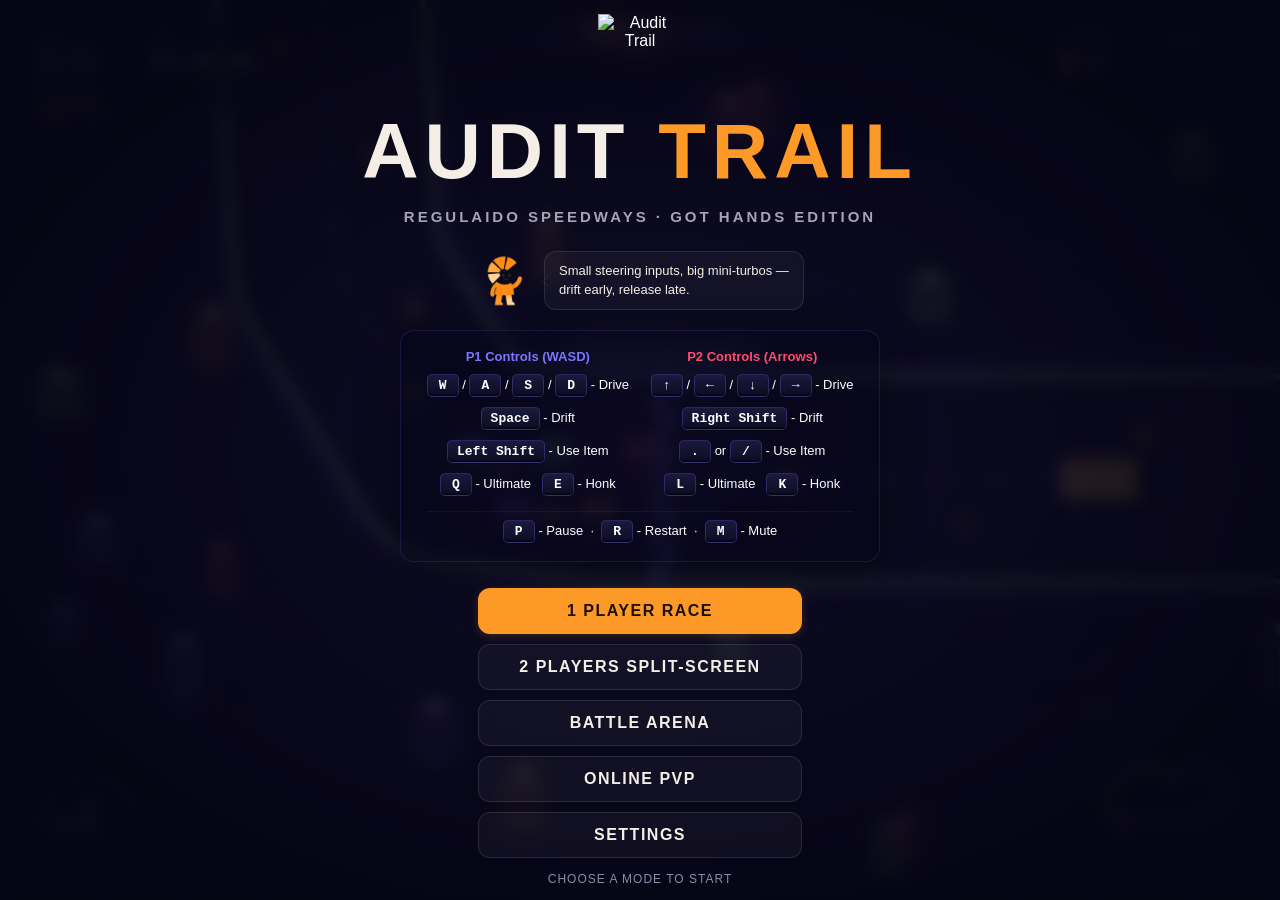
==== index.html @ ba99ec56 "Battle RL reward: pay more for pops/steals, add time pressure and timeout soft-loss Co-authored-by: " ====
<!DOCTYPE html>
<html lang="en">
<head>
<meta charset="UTF-8" />
<meta name="viewport" content="width=device-width,initial-scale=1,user-scalable=no" />
<link rel="icon" type="image/svg+xml" href="favicon.svg" />
<title>Audit Trail</title>
<style>
  /* ---- Regulaido brand tokens ---- */
  :root {
    --reg-orange: #fd9927;       /* Regulaido primary (logomark) */
    --reg-orange-soft: #fdb768;  /* Amber tint from logomark */
    --reg-purple: #7b75ff;       /* Secondary accent */
    --reg-cyan: #57f2ff;         /* Info / interactive */
    --reg-ink: #060514;          /* Deep background */
    --reg-surface: rgba(255, 255, 255, 0.04);
    --reg-surface-hover: rgba(255, 255, 255, 0.08);
    --reg-border: rgba(255, 255, 255, 0.1);
    --reg-text: #f4eee6;         /* Warm near-white */
    --reg-text-dim: #a8a2b8;
  }
  *, *::before, *::after { box-sizing: border-box; margin: 0; padding: 0; }
  html, body {
    width: 100%; height: 100%; overflow: hidden;
    background: #060514; /* Regulaido deep lavender-dark theme background */
    color: #fff;
    font-family: 'PP Object Sans', -apple-system, BlinkMacSystemFont, "Segoe UI", Roboto, "Helvetica Neue", Arial, sans-serif;
    user-select: none;
    -webkit-user-select: none;
    touch-action: none;
  }
  #game {
    position: absolute; inset: 0; width: 100%; height: 100%; display: block;
    background: #152216;
    image-rendering: optimizeSpeed;
  }
  /* ---- Overlays (title / pause / finish) ---- */
  .overlay {
    position: absolute; inset: 0;
    display: flex; flex-direction: column; align-items: center; justify-content: center;
    padding: 24px;
    text-align: center;
    z-index: 10;
    background: radial-gradient(ellipse at center, rgba(14, 12, 38, 0.82) 0%, rgba(6, 5, 20, 0.95) 80%);
    backdrop-filter: blur(8px);
    -webkit-backdrop-filter: blur(8px);
    animation: fadeIn 0.35s ease-out;
  }
  .overlay.hidden { display: none; }
  #select-screen {
    justify-content: flex-start;
    overflow-y: auto;
    gap: 8px;
    padding-top: 18px;
    padding-bottom: 18px;
  }

  @keyframes fadeIn { from { opacity: 0; } to { opacity: 1; } }

  /* ---- Brand lockup (logomark + wordmark) ---- */
  .brand-lockup {
    display: flex;
    flex-direction: column;
    align-items: center;
    gap: 14px;
    margin-bottom: 10px;
  }
  .brand-mark {
    width: clamp(56px, 9vw, 84px);
    height: auto;
    filter: drop-shadow(0 6px 18px rgba(253, 153, 39, 0.28));
  }
  .title-text {
    font-size: clamp(34px, 6.5vw, 78px);
    font-weight: 800;
    letter-spacing: 6px;
    line-height: 1;
    color: var(--reg-text);
    margin-bottom: 8px;
    text-transform: uppercase;
  }
  .title-text .accent { color: var(--reg-orange); }
  .subtitle {
    font-size: clamp(12px, 1.4vw, 15px);
    color: var(--reg-text-dim);
    letter-spacing: 3px;
    margin-bottom: 26px;
    text-transform: uppercase;
    font-weight: 600;
  }

  .controls-grid {
    display: grid;
    grid-template-columns: auto auto;
    gap: 10px 22px;
    font-size: 13px;
    background: rgba(8, 6, 26, 0.45);
    padding: 18px 26px;
    border-radius: 14px;
    margin-bottom: 26px;
    border: 1px solid rgba(123, 117, 255, 0.15);
    box-shadow: 0 10px 40px rgba(0,0,0,0.35);
  }
  .controls-grid .key {
    font-family: "SFMono-Regular", Consolas, "Liberation Mono", Menlo, monospace;
    background: linear-gradient(180deg, #1b193d, #0d0c24);
    border: 1px solid rgba(123, 117, 255, 0.25);
    padding: 3px 9px;
    border-radius: 5px;
    text-align: center;
    font-weight: 700;
    box-shadow: inset 0 -2px 0 rgba(0,0,0,0.5);
    min-width: 32px;
    display: inline-block;
  }
  .controls-grid .desc { color: #ebe4ff; text-align: left; }

  /* ---- Sleek flat buttons (Regulaido) ---- */
  .btn {
    background: var(--reg-orange); /* Regulaido primary, flat */
    color: #1a0f02;
    font-weight: 700;
    font-size: 16px;
    padding: 13px 40px;
    border: 1px solid transparent;
    border-radius: 12px;
    cursor: pointer;
    letter-spacing: 1.5px;
    text-transform: uppercase;
    box-shadow: 0 2px 10px rgba(253, 153, 39, 0.2);
    transition: background 0.15s ease, border-color 0.15s ease, transform 0.1s ease;
  }
  .btn:hover { background: var(--reg-orange-soft); transform: translateY(-1px); }
  .btn:active { transform: translateY(0); }

  /* Secondary: quiet surface with thin border */
  .btn-alt {
    background: var(--reg-surface);
    color: var(--reg-text);
    border: 1px solid var(--reg-border);
    box-shadow: none;
  }
  .btn-alt:hover { background: var(--reg-surface-hover); border-color: rgba(255, 255, 255, 0.18); }

  .hint { font-size: 12px; color: #8a8da8; margin-top: 14px; letter-spacing: 1px; text-transform: uppercase; }
  .toggle-btn {
    padding: 10px 18px;
    font-size: 11px;
    letter-spacing: 1.5px;
    background: var(--reg-surface);
    color: var(--reg-text-dim);
    border: 1px solid var(--reg-border);
    box-shadow: none;
  }
  .toggle-btn.active {
    color: var(--reg-ink);
    background: var(--reg-cyan);
    border-color: var(--reg-cyan);
  }

  .results {
    background: rgba(8, 6, 26, 0.65);
    padding: 22px 36px;
    border-radius: 16px;
    border: 1px solid rgba(123, 117, 255, 0.15);
    margin-bottom: 22px;
    min-width: 320px;
    max-width: 440px;
    width: 100%;
  }
  .results .row {
    display: flex; justify-content: space-between; align-items: center;
    padding: 9px 0;
    border-bottom: 1px solid rgba(123, 117, 255, 0.08);
    font-size: 15px;
  }
  .results .row:last-child { border-bottom: none; }
  .results .label { color: #ebe4ff; letter-spacing: 1px; text-transform: uppercase; font-size: 13px; }
  .results .value { font-weight: 800; color: #ffd86b; font-family: "SFMono-Regular", Consolas, monospace; }
  .place-badge {
    display: inline-block;
    padding: 4px 14px;
    border-radius: 999px;
    font-weight: 900;
    font-size: 16px;
    letter-spacing: 2px;
  }
  .promptly-corner {
    display: flex;
    flex-direction: row;
    align-items: center;
    gap: 12px;
    margin-bottom: 20px;
    justify-content: center;
  }
  .promptly-corner img {
    width: 56px;
    height: 56px;
    border-radius: 50%;
    flex-shrink: 0;
  }
  .promptly-bubble {
    position: relative;
    background: var(--reg-surface);
    border: 1px solid var(--reg-border);
    border-radius: 12px;
    padding: 10px 14px;
    max-width: 260px;
    font-size: 13px;
    color: var(--reg-text);
    line-height: 1.45;
    text-align: left;
  }
  .promptly-bubble::before {
    content: "";
    position: absolute;
    left: -8px;
    top: 50%;
    transform: translateY(-50%);
    border: 6px solid transparent;
    border-right-color: var(--reg-border);
  }
  .promptly-bubble::after {
    content: "";
    position: absolute;
    left: -6px;
    top: 50%;
    transform: translateY(-50%);
    border: 5px solid transparent;
    border-right-color: rgba(8, 6, 26, 0.65);
  }
  @keyframes promptly-wiggle {
    0%, 100% { transform: rotate(0deg); }
    25% { transform: rotate(-8deg); }
    75% { transform: rotate(8deg); }
  }
  .promptly-wiggle { animation: promptly-wiggle 0.6s ease-in-out; }

  .place-1 { background: linear-gradient(135deg, #ffd700, #ffaa00); color: #2a1500; }
  .place-2 { background: linear-gradient(135deg, #d8d8e0, #9ea0b0); color: #20212a; }
  .place-3 { background: linear-gradient(135deg, #cd7f32, #8a4f1d); color: #fff; }
  .place-4 { background: rgba(255,255,255,0.12); color: #ebe4ff; }

  /* Tap-to-start hint */
  .pulse {
    animation: pulse 1.6s ease-in-out infinite;
  }
  @keyframes pulse {
    0%, 100% { opacity: 0.6; }
    50% { opacity: 1; }
  }

  /* ---- Character Selection Screen ---- */
  .select-container {
    display: flex;
    flex-wrap: wrap;
    justify-content: center;
    gap: 10px;
    max-width: 1050px;
    width: 100%;
    margin: 8px 0;
  }
  .char-card {
    background: rgba(8, 6, 26, 0.7);
    border: 2px solid rgba(255, 255, 255, 0.08);
    border-radius: 14px;
    padding: 12px;
    width: min(200px, 30vw);
    min-width: 168px;
    cursor: pointer;
    transition: transform 0.22s cubic-bezier(0.25, 0.8, 0.25, 1), border-color 0.22s ease, box-shadow 0.22s ease;
    display: flex;
    flex-direction: column;
    align-items: center;
    text-align: center;
    position: relative;
    backdrop-filter: blur(8px);
    -webkit-backdrop-filter: blur(8px);
    box-shadow: 0 8px 24px rgba(0, 0, 0, 0.35);
  }
  .char-card:hover {
    transform: translateY(-6px);
    border-color: var(--char-color);
    box-shadow: 0 10px 24px var(--char-glow);
  }

  /* Split-screen double player selection highlighting */
  .char-card.selected-p1 {
    border-color: #7b75ff !important;
    background: rgba(12, 10, 46, 0.85);
    box-shadow: 0 0 25px rgba(123, 117, 255, 0.6), inset 0 0 10px rgba(123, 117, 255, 0.3) !important;
    transform: scale(1.03);
  }
  .char-card.selected-p2 {
    border-color: #ff4d6d !important;
    background: rgba(26, 8, 32, 0.85);
    box-shadow: 0 0 25px rgba(255, 77, 109, 0.6), inset 0 0 10px rgba(255, 77, 109, 0.3) !important;
    transform: scale(1.03);
  }
  .char-card.selected-both {
    border-color: #ffd86b !important;
    background: rgba(24, 16, 24, 0.88);
    box-shadow: 0 0 30px rgba(255, 216, 107, 0.65), inset 0 0 12px rgba(255, 216, 107, 0.35) !important;
    transform: scale(1.05);
  }

  /* Player select badges */
  .p-badge {
    position: absolute;
    top: -10px;
    padding: 3px 10px;
    border-radius: 999px;
    font-size: 11px;
    font-weight: 900;
    letter-spacing: 1px;
    box-shadow: 0 4px 12px rgba(0,0,0,0.4);
    text-shadow: 0 1px 2px rgba(0,0,0,0.6);
    animation: bounceBadge 0.4s ease-out infinite alternate;
  }
  .p-badge.p1 {
    left: 10px;
    background: linear-gradient(135deg, #7b75ff, #57f2ff);
    color: white;
    border: 1px solid rgba(255,255,255,0.2);
  }
  .p-badge.p2 {
    right: 10px;
    background: linear-gradient(135deg, #ff4d6d, #fd9927);
    color: white;
    border: 1px solid rgba(255,255,255,0.2);
  }
  @keyframes bounceBadge {
    from { transform: translateY(0); }
    to { transform: translateY(-4px); }
  }

  .char-avatar {
    width: 48px;
    height: 48px;
    border-radius: 50%;
    display: flex;
    align-items: center;
    justify-content: center;
    font-size: 24px;
    font-weight: 900;
    margin-bottom: 10px;
    background: var(--char-gradient);
    color: #050510;
    box-shadow: 0 0 12px var(--char-glow);
    text-shadow: 0 1px 1px rgba(255,255,255,0.25);
  }
  .char-name {
    font-size: 20px;
    font-weight: 850;
    margin-bottom: 3px;
    color: #fff;
    letter-spacing: 0.5px;
  }
  .char-tag {
    font-size: 11px;
    color: #ebe4ff;
    margin-bottom: 12px;
    font-style: italic;
    min-height: 28px;
    line-height: 1.25;
  }
  .char-stats {
    width: 100%;
    margin-bottom: 12px;
    display: flex;
    flex-direction: column;
    gap: 5px;
  }
  .stat-row {
    display: flex;
    justify-content: space-between;
    align-items: center;
    font-size: 11px;
  }
  .stat-label {
    color: #8a8da8;
    font-weight: 700;
    text-transform: uppercase;
    font-size: 10px;
    letter-spacing: 0.5px;
  }
  .stat-bar-container {
    width: 110px;
    height: 6px;
    background: rgba(255, 255, 255, 0.08);
    border-radius: 3px;
    overflow: hidden;
  }
  .stat-bar {
    height: 100%;
    background: var(--char-gradient);
    border-radius: 3px;
    box-shadow: 0 0 6px var(--char-color);
  }
  .char-passive {
    font-size: 10.5px;
    color: #ebe4ff;
    border-top: 1px solid rgba(255, 255, 255, 0.08);
    padding-top: 8px;
    line-height: 1.35;
    text-align: left;
    width: 100%;
    min-height: 44px;
  }
  .char-passive strong {
    color: var(--char-color);
  }
  .char-ultimate {
    display: grid;
    grid-template-columns: 34px 1fr;
    gap: 8px;
    align-items: center;
    margin-top: 8px;
    padding-top: 8px;
    border-top: 1px solid rgba(255, 255, 255, 0.08);
    width: 100%;
    text-align: left;
  }
  .ultimate-icon {
    width: 32px;
    height: 32px;
    border-radius: 9px;
    display: flex;
    align-items: center;
    justify-content: center;
    background: rgba(255, 255, 255, 0.06);
    border: 1px solid var(--char-color);
    box-shadow: 0 0 12px var(--char-glow);
  }
  .ultimate-copy {
    font-size: 10.5px;
    color: #ebe4ff;
    line-height: 1.25;
  }
  .ultimate-copy strong {
    color: var(--char-color);
    display: block;
    font-size: 10px;
    text-transform: uppercase;
    letter-spacing: 0.7px;
    margin-bottom: 2px;
  }

  /* Dual lobby lock statuses */
  .lobby-status-container {
    display: flex;
    gap: 24px;
    margin-bottom: 16px;
    font-weight: 900;
    text-transform: uppercase;
    letter-spacing: 2px;
    font-size: 14px;
  }
  .lobby-status-container div {
    padding: 6px 16px;
    border-radius: 99px;
    background: rgba(0, 0, 0, 0.3);
    border: 1px solid rgba(255,255,255,0.06);
  }
  .p1-status.locked {
    color: #57f2ff;
    border-color: #7b75ff;
    box-shadow: 0 0 10px rgba(123, 117, 255, 0.3);
  }
  .p2-status.locked {
    color: #fd9927;
    border-color: #ff4d6d;
    box-shadow: 0 0 10px rgba(255, 77, 109, 0.3);
  }

  /* P2P Multiplayer styles */
  .p2p-panel {
    background: rgba(13, 11, 33, 0.45);
    backdrop-filter: blur(16px);
    -webkit-backdrop-filter: blur(16px);
    border: 1px solid rgba(123, 117, 255, 0.15);
    box-shadow: 0 16px 36px rgba(0, 0, 0, 0.5), inset 0 1px 0 rgba(255, 255, 255, 0.05);
    border-radius: 20px;
    padding: 30px;
    width: 90%;
    max-width: 500px;
    display: flex;
    flex-direction: column;
    gap: 20px;
    margin-top: 15px;
  }
  .p2p-section {
    display: flex;
    flex-direction: column;
    gap: 10px;
    text-align: left;
  }
  .p2p-section h3 {
    margin: 0;
    font-size: 16px;
    font-weight: 800;
    text-transform: uppercase;
    letter-spacing: 1px;
    color: #7b75ff;
  }
  .p2p-input-group {
    display: flex;
    gap: 10px;
  }
  .p2p-input {
    flex: 1;
    background: rgba(0, 0, 0, 0.4);
    border: 1px solid rgba(123, 117, 255, 0.25);
    border-radius: 8px;
    padding: 10px 14px;
    color: #fff;
    font-size: 14px;
    font-weight: 700;
    outline: none;
    letter-spacing: 0.5px;
    transition: border-color 0.2s, box-shadow 0.2s;
  }
  .p2p-input:focus {
    border-color: #57f2ff;
    box-shadow: 0 0 8px rgba(87, 242, 255, 0.35);
  }
  .p2p-status {
    font-size: 12.5px;
    color: #a8acd0;
    font-weight: 700;
    min-height: 18px;
  }
  .p2p-code-display {
    background: rgba(87, 242, 255, 0.08);
    border: 1px dashed rgba(87, 242, 255, 0.4);
    border-radius: 8px;
    padding: 12px;
    text-align: center;
    font-size: 18px;
    font-weight: 900;
    color: #57f2ff;
    letter-spacing: 3px;
    margin-top: 5px;
    user-select: all;
    cursor: pointer;
  }
  .p2p-divider {
    height: 1px;
    background: rgba(255, 255, 255, 0.08);
    margin: 5px 0;
  }
  .p2p-roster {
    display: flex;
    flex-direction: column;
    gap: 8px;
    margin-top: 6px;
  }
  .p2p-player-row {
    display: flex;
    justify-content: space-between;
    align-items: center;
    gap: 12px;
    padding: 8px 10px;
    border-radius: 10px;
    background: rgba(255, 255, 255, 0.055);
    border: 1px solid rgba(255, 255, 255, 0.08);
    color: #ebe4ff;
    font-size: 12px;
    font-weight: 800;
  }
  .p2p-player-row.local {
    border-color: rgba(87, 242, 255, 0.42);
    box-shadow: 0 0 14px rgba(87, 242, 255, 0.14);
  }
  .p2p-player-chip {
    color: #57f2ff;
    font-family: "SFMono-Regular", Consolas, monospace;
    font-size: 10px;
    text-transform: uppercase;
    letter-spacing: 1px;
  }
  .p2p-char-controls {
    display: flex;
    align-items: center;
    gap: 8px;
  }
  .p2p-char-btn {
    width: 26px;
    height: 24px;
    border: 1px solid rgba(87, 242, 255, 0.32);
    border-radius: 7px;
    background: rgba(87, 242, 255, 0.08);
    color: #57f2ff;
    font-weight: 900;
    cursor: pointer;
  }
  .p2p-char-btn:hover {
    background: rgba(87, 242, 255, 0.18);
  }
  .p2p-start-btn {
    display: none;
    margin-top: 8px;
    padding: 11px 22px;
    font-size: 13px;
  }

  /* Settings menu */
  .settings-panel {
    background: rgba(13, 11, 33, 0.58);
    backdrop-filter: blur(16px);
    -webkit-backdrop-filter: blur(16px);
    border: 1px solid rgba(123, 117, 255, 0.18);
    box-shadow: 0 16px 36px rgba(0, 0, 0, 0.5), inset 0 1px 0 rgba(255, 255, 255, 0.05);
    border-radius: 20px;
    padding: 26px;
    width: min(92vw, 760px);
    display: flex;
    flex-direction: column;
    gap: 18px;
  }
  .settings-label {
    color: #ebe4ff;
    font-size: 13px;
    font-weight: 800;
    letter-spacing: 2px;
    text-transform: uppercase;
  }
  .volume-controls {
    display: flex;
    flex-direction: column;
    gap: 16px;
  }
  .volume-row {
    background: rgba(8, 6, 26, 0.72);
    border: 2px solid rgba(255, 255, 255, 0.08);
    border-radius: 14px;
    padding: 16px;
    text-align: left;
    display: grid;
    grid-template-columns: 170px 1fr 54px;
    gap: 14px;
    align-items: center;
  }
  .volume-name {
    font-size: 15px;
    font-weight: 900;
    color: #fff;
  }
  .volume-value {
    color: #57f2ff;
    font-family: "SFMono-Regular", Consolas, monospace;
    font-size: 13px;
    font-weight: 800;
    text-align: right;
  }
  .volume-slider {
    width: 100%;
    accent-color: #57f2ff;
  }
  .settings-actions {
    display: flex;
    justify-content: center;
    gap: 12px;
    flex-wrap: wrap;
  }
  .ai-select-section {
    width: min(92vw, 980px);
    display: none;
    flex-direction: column;
    align-items: center;
    gap: 8px;
    margin: 2px 0 10px;
  }
  .ai-select-panel {
    display: grid;
    grid-template-columns: 1fr auto;
    gap: 12px;
    align-items: start;
    width: 100%;
    background: rgba(8, 6, 26, 0.55);
    border: 1px solid rgba(87, 242, 255, 0.16);
    border-radius: 14px;
    padding: 12px 16px;
  }
  .ai-opponent-grid {
    display: grid;
    grid-template-columns: repeat(auto-fit, minmax(220px, 1fr));
    gap: 8px;
    width: 100%;
    grid-column: 1 / -1;
  }
  .ai-global-control {
    display: flex;
    flex-direction: column;
    gap: 6px;
    min-width: min(560px, 86vw);
  }
  .ai-global-actions {
    display: flex;
    gap: 10px;
    align-items: center;
    justify-content: flex-end;
    flex-wrap: wrap;
  }
  .ai-helper-text {
    color: #a8acd0;
    font-size: 10px;
    font-weight: 800;
    letter-spacing: 0.6px;
    text-transform: uppercase;
  }
  .ai-opponent-row {
    display: grid;
    grid-template-columns: 72px 1fr;
    align-items: center;
    gap: 8px;
    background: rgba(255, 255, 255, 0.045);
    border: 1px solid rgba(255, 255, 255, 0.07);
    border-radius: 10px;
    padding: 8px;
  }
  .ai-opponent-name {
    color: #ebe4ff;
    font-size: 11px;
    font-weight: 900;
    text-transform: uppercase;
    letter-spacing: 0.5px;
  }
  .ai-model-select {
    min-width: 0;
    width: 100%;
    background: rgba(0, 0, 0, 0.38);
    border: 1px solid rgba(87, 242, 255, 0.35);
    border-radius: 10px;
    color: #fff;
    padding: 10px 12px;
    font-weight: 800;
    outline: none;
  }
  .ai-model-status {
    color: #a8acd0;
    font-size: 11px;
    font-weight: 800;
    letter-spacing: 0.5px;
    text-transform: uppercase;
  }
  .ai-import-btn {
    padding: 9px 14px;
    font-size: 11px;
    letter-spacing: 1px;
    background: rgba(255, 255, 255, 0.07);
    color: #ebe4ff;
    border: 1px solid rgba(87, 242, 255, 0.32);
  }

  /* ---- Map Selection Section ---- */
  .map-select-section {
    width: 100%;
    max-width: 980px;
    margin: 4px 0 10px 0;
    display: flex;
    flex-direction: column;
    align-items: center;
    gap: 8px;
    z-index: 10;
  }
  .map-select-title {
    font-size: 13px;
    color: #ebe4ff;
    text-transform: uppercase;
    letter-spacing: 2px;
    font-weight: 700;
    margin-bottom: 2px;
    text-shadow: 0 0 8px rgba(123, 117, 255, 0.5);
  }
  .map-select-container {
    display: grid;
    grid-template-columns: repeat(auto-fit, minmax(176px, 1fr));
    gap: 10px;
    width: 100%;
    max-height: 30vh;
    overflow-y: auto;
    padding: 2px 6px 8px;
  }
  .map-card {
    background: rgba(8, 6, 26, 0.6);
    border: 2px solid rgba(255, 255, 255, 0.08);
    border-radius: 12px;
    padding: 9px 11px;
    width: 100%;
    cursor: pointer;
    transition: all 0.22s cubic-bezier(0.25, 0.8, 0.25, 1);
    backdrop-filter: blur(8px);
    -webkit-backdrop-filter: blur(8px);
    box-shadow: 0 6px 20px rgba(0, 0, 0, 0.25);
    display: flex;
    flex-direction: column;
    align-items: flex-start;
    text-align: left;
    position: relative;
  }
  .map-card:hover {
    transform: translateY(-3px);
    border-color: rgba(123, 117, 255, 0.5);
    box-shadow: 0 8px 20px rgba(123, 117, 255, 0.2);
  }
  .map-card.selected {
    border-color: #57f2ff;
    background: rgba(12, 18, 56, 0.85);
    box-shadow: 0 0 20px rgba(87, 242, 255, 0.45), inset 0 0 8px rgba(87, 242, 255, 0.2);
    transform: scale(1.02);
  }
  .map-card.disabled {
    cursor: not-allowed;
    opacity: 0.5;
  }
  .map-card.disabled:hover {
    transform: none;
    box-shadow: 0 6px 20px rgba(0, 0, 0, 0.25);
    border-color: rgba(255, 255, 255, 0.08);
  }
  .map-name {
    font-size: 14px;
    font-weight: 800;
    color: #fff;
    margin-bottom: 2px;
    display: flex;
    align-items: center;
    gap: 8px;
    width: 100%;
  }
  .map-preview {
    width: 100%;
    height: 54px;
    margin-bottom: 7px;
    border-radius: 9px;
    background:
      linear-gradient(rgba(123, 117, 255, 0.08) 1px, transparent 1px),
      linear-gradient(90deg, rgba(123, 117, 255, 0.08) 1px, transparent 1px),
      radial-gradient(circle at center, rgba(87, 242, 255, 0.08), rgba(8, 6, 26, 0.15));
    background-size: 18px 18px, 18px 18px, 100% 100%;
    border: 1px solid rgba(87, 242, 255, 0.14);
    overflow: hidden;
  }
  .map-preview svg {
    display: block;
    width: 100%;
    height: 100%;
  }
  .map-desc {
    font-size: 10px;
    color: #a49fc4;
    line-height: 1.35;
    margin-bottom: 5px;
    display: -webkit-box;
    line-clamp: 2;
    -webkit-line-clamp: 2;
    -webkit-box-orient: vertical;
    overflow: hidden;
  }
  .map-stat {
    font-size: 9px;
    color: #57f2ff;
    text-transform: uppercase;
    letter-spacing: 0.5px;
    font-family: "SFMono-Regular", Consolas, monospace;
  }
  .host-badge {
    position: absolute;
    top: -8px;
    right: 12px;
    background: #7b75ff;
    color: #fff;
    font-size: 8px;
    padding: 2px 6px;
    border-radius: 4px;
    font-weight: 900;
    text-transform: uppercase;
    letter-spacing: 1px;
    box-shadow: 0 2px 6px rgba(0,0,0,0.3);
  }

  /* Audio Toast Notification */
  .audio-toast {
    position: fixed;
    top: 24px;
    right: 24px;
    background: rgba(10, 8, 28, 0.85);
    border: 1.5px solid #57f2ff;
    box-shadow: 0 8px 32px rgba(87, 242, 255, 0.25);
    backdrop-filter: blur(8px);
    -webkit-backdrop-filter: blur(8px);
    border-radius: 12px;
    padding: 12px 18px;
    display: flex;
    align-items: center;
    gap: 14px;
    z-index: 99999;
    transition: all 0.4s cubic-bezier(0.175, 0.885, 0.32, 1.275);
    pointer-events: none;
    transform: translateY(0);
    opacity: 1;
  }
  .audio-toast.hidden {
    transform: translateY(-20px) scale(0.9);
    opacity: 0;
  }
  .audio-icon {
    display: flex;
    align-items: center;
    justify-content: center;
    width: 32px;
    height: 32px;
    animation: bounce 1.2s infinite alternate ease-in-out;
  }
  .audio-info {
    display: flex;
    flex-direction: column;
    gap: 2px;
  }
  .audio-now-playing {
    font-size: 9px;
    font-weight: 900;
    color: #a49fc4;
    letter-spacing: 1.5px;
    font-family: monospace;
  }
  .audio-track-title {
    font-size: 15px;
    font-weight: 800;
    color: #fff;
    text-shadow: 0 0 6px rgba(255, 255, 255, 0.3);
  }
  .audio-track-tempo {
    font-size: 10px;
    font-weight: 500;
    color: #57f2ff;
    font-family: monospace;
  }
  @keyframes bounce {
    0% { transform: translateY(0); }
    100% { transform: translateY(-4px); }
  }
</style>
</head>
<body>
  <canvas id="game"></canvas>
  <canvas id="game3d" style="position:absolute;inset:0;width:100%;height:100%;display:none;z-index:1;"></canvas>
  <canvas id="hud-overlay" style="position:absolute;inset:0;width:100%;height:100%;display:none;z-index:2;pointer-events:none;"></canvas>
  <!-- Audio Notification Toast -->
  <div id="audio-toast" class="audio-toast hidden">
    <div class="audio-icon" id="audio-toast-icon"><svg width="24" height="24" viewBox="0 0 24 24" fill="none"><rect x="4" y="2" width="3" height="20" rx="1" fill="#57f2ff"/><rect x="10" y="6" width="3" height="12" rx="1" fill="#a4ff80"/><rect x="16" y="4" width="3" height="16" rx="1" fill="#7b75ff"/></svg></div>
    <div class="audio-info">
      <div class="audio-now-playing" id="audio-toast-label">NOW PLAYING</div>
      <div id="audio-track-title" class="audio-track-title">Mainframe Sunset</div>
      <div id="audio-track-tempo" class="audio-track-tempo">124 BPM</div>
    </div>
  </div>

  <!-- Title screen -->
  <div id="title-screen" class="overlay">
    <div class="brand-lockup">
      <img class="brand-mark" src="favicon.svg" alt="Audit Trail" width="84" height="84" />
      <div class="title-text">Audit <span class="accent">Trail</span></div>
    </div>
    <div class="subtitle">Regulaido Speedways &middot; Got Hands Edition</div>
    <div class="promptly-corner" id="promptly-title">
      <img src="promptly.webp" alt="Promptly" id="promptly-title-img" />
      <div class="promptly-bubble" id="promptly-title-bubble"></div>
    </div>
    <div class="controls-grid">
      <div style="font-weight:700; color:#7b75ff;">P1 Controls (WASD)</div><div style="font-weight:700; color:#ff4d6d;">P2 Controls (Arrows)</div>
      <div><span class="key">W</span> / <span class="key">A</span> / <span class="key">S</span> / <span class="key">D</span> - Drive</div><div><span class="key">↑</span> / <span class="key">←</span> / <span class="key">↓</span> / <span class="key">→</span> - Drive</div>
      <div><span class="key">Space</span> - Drift</div><div><span class="key">Right Shift</span> - Drift</div>
      <div><span class="key">Left Shift</span> - Use Item</div><div><span class="key">.</span> or <span class="key">/</span> - Use Item</div>
      <div><span class="key">Q</span> - Ultimate &nbsp; <span class="key">E</span> - Honk</div><div><span class="key">L</span> - Ultimate &nbsp; <span class="key">K</span> - Honk</div>
      <div style="grid-column: span 2; border-top: 1px solid rgba(123, 117, 255, 0.1); margin-top: 5px; padding-top: 8px; text-align: center;">
        <span class="key">P</span> - Pause &nbsp;·&nbsp; <span class="key">R</span> - Restart &nbsp;·&nbsp; <span class="key">M</span> - Mute
      </div>
    </div>
    <div style="display:flex; flex-direction:column; gap:10px;">
      <button class="btn" id="start-1p-btn">1 Player Race</button>
      <button class="btn btn-alt" id="start-2p-btn">2 Players Split-Screen</button>
      <button class="btn btn-alt" id="start-battle-btn">Battle Arena</button>
      <button class="btn btn-alt" id="start-p2p-btn">Online PvP</button>
      <button class="btn btn-alt" id="settings-btn" type="button">Settings</button>
    </div>
    <div class="hint pulse">Choose a mode to start</div>
  </div>

  <!-- Settings screen -->
  <div id="settings-screen" class="overlay hidden">
    <div class="title-text" style="font-size: clamp(32px, 5.5vw, 64px); margin-bottom: 4px;">Settings</div>
    <div class="subtitle" style="margin-bottom: 12px; color: #57f2ff;">Tune Your Mix</div>
    <div class="settings-panel">
      <div class="settings-label">View Mode</div>
      <div style="display:flex;gap:10px;margin-bottom:14px;">
        <button class="btn toggle-btn" id="view-2d-btn" type="button" style="flex:1;">Top-Down 2D</button>
        <button class="btn toggle-btn" id="view-3d-btn" type="button" style="flex:1;">3D Chase Cam</button>
      </div>
      <div class="settings-label">Audio Mix</div>
      <div class="volume-controls" id="audio-settings-container">
        <label class="volume-row" for="music-volume-input">
          <span class="volume-name">Music</span>
          <input id="music-volume-input" class="volume-slider" type="range" min="0" max="100" step="1">
          <span class="volume-value" id="music-volume-value">80%</span>
        </label>
        <label class="volume-row" for="sfx-volume-input">
          <span class="volume-name">Sound FX</span>
          <input id="sfx-volume-input" class="volume-slider" type="range" min="0" max="100" step="1">
          <span class="volume-value" id="sfx-volume-value">100%</span>
        </label>
      </div>
      <div class="settings-label" style="margin-top:14px;">Race Setup</div>
      <div class="settings-label" style="font-size:11px;opacity:0.7;letter-spacing:1px;margin-bottom:6px;">Laps</div>
      <div id="laps-group" style="display:flex;gap:8px;margin-bottom:12px;">
        <button class="btn toggle-btn" data-laps="1" type="button" style="flex:1;">1</button>
        <button class="btn toggle-btn" data-laps="3" type="button" style="flex:1;">3</button>
        <button class="btn toggle-btn" data-laps="5" type="button" style="flex:1;">5</button>
        <button class="btn toggle-btn" data-laps="7" type="button" style="flex:1;">7</button>
      </div>
      <div class="settings-label" style="font-size:11px;opacity:0.7;letter-spacing:1px;margin-bottom:6px;">Race Series</div>
      <div class="settings-group" id="series-group" style="display:flex;gap:8px;margin-bottom:12px;">
        <button class="btn toggle-btn" data-series="1" type="button" style="flex:1;">Single</button>
        <button class="btn toggle-btn" data-series="3" type="button" style="flex:1;">3 Races</button>
        <button class="btn toggle-btn" data-series="5" type="button" style="flex:1;">5 Races</button>
        <button class="btn toggle-btn" data-series="7" type="button" style="flex:1;">7 Races</button>
      </div>
      <div class="settings-label" style="font-size:11px;opacity:0.7;letter-spacing:1px;margin-bottom:6px;">AI Opponents</div>
      <div id="aicount-group" style="display:flex;gap:8px;margin-bottom:12px;">
        <button class="btn toggle-btn" data-aicount="0" type="button" style="flex:1;">0</button>
        <button class="btn toggle-btn" data-aicount="1" type="button" style="flex:1;">1</button>
        <button class="btn toggle-btn" data-aicount="2" type="button" style="flex:1;">2</button>
        <button class="btn toggle-btn" data-aicount="3" type="button" style="flex:1;">3</button>
        <button class="btn toggle-btn" data-aicount="4" type="button" style="flex:1;">4</button>
      </div>
      <div class="settings-label" style="font-size:11px;opacity:0.7;letter-spacing:1px;margin-bottom:6px;">AI Difficulty</div>
      <div id="aidiff-group" style="display:flex;gap:8px;margin-bottom:4px;">
        <button class="btn toggle-btn" data-aidiff="easy" type="button" style="flex:1;">Easy</button>
        <button class="btn toggle-btn" data-aidiff="normal" type="button" style="flex:1;">Normal</button>
        <button class="btn toggle-btn" data-aidiff="hard" type="button" style="flex:1;">Hard</button>
      </div>
      <div class="settings-actions">
        <button class="btn btn-alt" id="settings-back-btn" type="button">Back to Menu</button>
      </div>
    </div>
  </div>

  <!-- P2P Setup Screen -->
  <div id="p2p-screen" class="overlay hidden">
    <div class="title-text" style="font-size: clamp(32px, 5.5vw, 64px); margin-bottom: 4px;">P2P Multiplayer</div>
    <div class="subtitle" style="margin-bottom: 12px; color: #57f2ff;">Online PvP via WebRTC</div>

    <div class="p2p-panel">
      <!-- HOST SECTION -->
      <div class="p2p-section">
        <h3>Host a New Race</h3>
        <button class="btn" id="p2p-host-btn">Create Lobby</button>
        <div id="p2p-host-status" class="p2p-status">Click Create Lobby to generate a code</div>
        <div id="p2p-code-box" style="display: none;">
          <div class="p2p-status">Share this code with your peer:</div>
          <div id="p2p-my-code" class="p2p-code-display">------</div>
        </div>
        <div id="p2p-host-roster" class="p2p-roster"></div>
        <button class="btn p2p-start-btn" id="p2p-start-race-btn" type="button">Start Race</button>
      </div>

      <div class="p2p-divider"></div>

      <!-- JOIN SECTION -->
      <div class="p2p-section">
        <h3>Join a Race</h3>
        <div class="p2p-input-group">
          <input type="text" id="p2p-join-input" class="p2p-input" placeholder="Enter Lobby Code" maxlength="6" style="text-transform: uppercase;">
          <button class="btn" id="p2p-join-btn" style="padding: 10px 20px;">Join</button>
        </div>
        <div id="p2p-join-status" class="p2p-status">Enter code and click Join</div>
        <div id="p2p-join-roster" class="p2p-roster"></div>
      </div>

      <!-- BACK BUTTON -->
      <button class="btn btn-alt" id="p2p-back-btn" style="margin-top: 10px;">Back to Menu</button>
    </div>
  </div>

  <!-- Character Selection Screen -->
  <div id="select-screen" class="overlay hidden">
    <div class="title-text" style="font-size: clamp(32px, 5.5vw, 64px); margin-bottom: 4px;">Select Your Coder</div>
    <div class="subtitle" id="lobby-subtitle" style="margin-bottom: 8px; color: #7b75ff;">Lobby: Preparing Grid</div>

    <div class="lobby-status-container">
      <div id="status-p1" class="p1-status">P1: Selecting</div>
      <div id="status-p2" class="p2-status" style="display: none;">P2: Selecting</div>
    </div>

    <div class="select-container" id="cards-container">
      <!-- Cards injected dynamically -->
    </div>

    <!-- Map Selection Section -->
    <div class="map-select-section" id="map-select-section">
      <div class="map-select-title" id="map-select-title">Select Circuit Track</div>
      <div class="map-select-container" id="maps-container"></div>
    </div>

    <!-- Battle Setup Section -->
    <div class="ai-select-section" id="battle-select-section" style="display:none;">
      <div class="map-select-title">Starting Approvals</div>
      <div id="approvals-group" style="display:flex;gap:8px;justify-content:center;">
        <button class="btn toggle-btn" data-approvals="3" type="button">3</button>
        <button class="btn toggle-btn" data-approvals="4" type="button">4</button>
        <button class="btn toggle-btn" data-approvals="5" type="button">5</button>
      </div>
      <div class="ai-helper-text" style="text-align:center;margin-top:6px;">Knock rivals out to STEAL their Approvals — Merge Request rips one straight off. Lose all yours and you're REJECTED. Opponent count &amp; difficulty are in Settings.</div>
    </div>

    <div class="ai-select-section" id="ai-select-section">
      <div class="map-select-title">AI Opponents</div>
      <div class="ai-select-panel">
        <div class="ai-global-control">
          <select id="ai-model-select" class="ai-model-select">
            <option value="classic">Classic Waypoint AI</option>
          </select>
          <div class="ai-helper-text">Default for all opponents. Override individual racers below.</div>
        </div>
        <div class="ai-global-actions">
          <button class="btn ai-import-btn" id="ai-import-btn" type="button">Import JSON</button>
          <input id="ai-import-input" type="file" accept="application/json,.json" style="display:none;">
          <div class="ai-model-status" id="ai-model-status">Classic AI ready</div>
        </div>
        <div class="ai-opponent-grid" id="ai-opponent-grid"></div>
      </div>
    </div>

    <div style="display:flex; gap:10px; flex-wrap:wrap; justify-content:center; margin-top: 6px;">
      <button class="btn btn-alt" id="select-back-btn" type="button">Main Menu</button>
      <button class="btn" id="drive-btn">Drive!</button>
    </div>
    <div class="hint" id="lobby-hint">or press Space to lock (P1) · RShift to lock (P2) · Esc for menu</div>
  </div>

  <!-- Pause screen -->
  <div id="pause-screen" class="overlay hidden">
    <div class="title-text" style="font-size: clamp(36px, 6vw, 70px);">Paused</div>
    <div class="subtitle">Press P to resume</div>
    <div class="hint">Press R to restart · Esc for main menu · M to mute</div>
  </div>

  <!-- Finish screen -->
  <div id="finish-screen" class="overlay hidden">
    <div class="title-text" id="finish-title">Finish!</div>
    <div class="results" id="finish-results"></div>
    <div style="display:flex; gap:10px; flex-wrap:wrap; justify-content:center; margin-top: 4px;">
      <button class="btn" id="restart-btn">Rematch</button>
      <button class="btn btn-alt" id="next-track-btn" type="button">Next Track</button>
      <button class="btn btn-alt" id="finish-menu-btn" type="button">Main Menu</button>
    </div>
    <div class="hint" id="finish-tournament-wait" style="display:none;">Waiting for host…</div>
    <div class="hint">Rematch · R to change setup · Esc for main menu</div>
  </div>

<script>
"use strict";

/* ============================================================
   AUDIT TRAIL — single-file arcade kart racer
   - Top-down kart racing with curved track and AI opponents
   - Custom physics (accel, friction, drift, lateral grip, boost)
   - Items: coins, boost pads, mystery item boxes
   - HUD, mini-map, particles, screen shake, Web Audio SFX
   ============================================================ */

// ---- DOM ----
const canvas = document.getElementById("game");
let ctx = canvas.getContext("2d");
const titleScreen = document.getElementById("title-screen");
const settingsScreen = document.getElementById("settings-screen");
const selectScreen = document.getElementById("select-screen");
const pauseScreen = document.getElementById("pause-screen");
const finishScreen = document.getElementById("finish-screen");
const finishResults = document.getElementById("finish-results");
const finishTitle = document.getElementById("finish-title");
const start1pBtn = document.getElementById("start-1p-btn");
const start2pBtn = document.getElementById("start-2p-btn");
const startBattleBtn = document.getElementById("start-battle-btn");
const driveBtn = document.getElementById("drive-btn");
const selectBackBtn = document.getElementById("select-back-btn");
const restartBtn = document.getElementById("restart-btn");
const nextTrackBtn = document.getElementById("next-track-btn");
const finishMenuBtn = document.getElementById("finish-menu-btn");
const settingsBtn = document.getElementById("settings-btn");
const settingsBackBtn = document.getElementById("settings-back-btn");
const musicVolumeInput = document.getElementById("music-volume-input");
const musicVolumeValue = document.getElementById("music-volume-value");
const sfxVolumeInput = document.getElementById("sfx-volume-input");
const sfxVolumeValue = document.getElementById("sfx-volume-value");
const aiSelectSection = document.getElementById("ai-select-section");
const aiModelSelect = document.getElementById("ai-model-select");
const aiModelStatus = document.getElementById("ai-model-status");
const aiImportBtn = document.getElementById("ai-import-btn");
const aiImportInput = document.getElementById("ai-import-input");
const aiOpponentGrid = document.getElementById("ai-opponent-grid");

const startP2pBtn = document.getElementById("start-p2p-btn");
const p2pScreen = document.getElementById("p2p-screen");
const p2pHostBtn = document.getElementById("p2p-host-btn");
const p2pHostStatus = document.getElementById("p2p-host-status");
const p2pCodeBox = document.getElementById("p2p-code-box");
const p2pMyCode = document.getElementById("p2p-my-code");
const p2pHostRoster = document.getElementById("p2p-host-roster");
const p2pJoinRoster = document.getElementById("p2p-join-roster");
const p2pStartRaceBtn = document.getElementById("p2p-start-race-btn");
const p2pJoinInput = document.getElementById("p2p-join-input");
const p2pJoinBtn = document.getElementById("p2p-join-btn");
const p2pJoinStatus = document.getElementById("p2p-join-status");
const p2pBackBtn = document.getElementById("p2p-back-btn");

let peer = null;
let p2pConnections = new Map();
let p2pJoinAttemptSeq = 0;
let aiModelManifest = null;
const DEFAULT_AI_MODEL_ID = "dqn-selfplay-booster-stack4-skip6";
// Trained-model opponents in interactive play: the lobby model picker lets you
// battle trained agents (e.g. DQN Arena v5). Flip to false to hide the picker.
const TRAINED_AI_ENABLED = true;
let selectedAiModelId = DEFAULT_AI_MODEL_ID;
let selectedAiModelWeights = null;
let selectedAiOpponentModels = {};

const SETTINGS_STORAGE_KEY = "turboKartDash.settings.v1";
const savedSettings = loadGameSettings();
const URL_PARAMS = new URLSearchParams(window.location.search);
const HEADLESS_MODE = URL_PARAMS.has("headless");

function loadGameSettings() {
  try {
    const raw = localStorage.getItem(SETTINGS_STORAGE_KEY);
    if (!raw) return {};
    const parsed = JSON.parse(raw);
    return parsed && typeof parsed === "object" ? parsed : {};
  } catch (e) {
    return {};
  }
}

function saveGameSettings(patch = {}) {
  try {
    const next = {
      viewMode: game?.viewMode || savedSettings.viewMode || "2d",
      musicTrack: Sound?.trackIdx ?? savedSettings.musicTrack ?? 0,
      muted: !!Sound?.muted,
      musicVolume: Sound?.musicVolume ?? savedSettings.musicVolume ?? 0.8,
      sfxVolume: Sound?.sfxVolume ?? savedSettings.sfxVolume ?? 1.0,
      totalLaps: typeof TOTAL_LAPS === "number" ? TOTAL_LAPS : (savedSettings.totalLaps ?? 3),
      seriesRaces: typeof seriesRaces === "number" ? seriesRaces : (savedSettings.seriesRaces ?? 1),
      aiCount: typeof aiCount === "number" ? aiCount : (savedSettings.aiCount ?? 4),
      aiDifficulty: typeof aiDifficulty === "string" ? aiDifficulty : (savedSettings.aiDifficulty ?? "normal"),
      ...patch,
    };
    localStorage.setItem(SETTINGS_STORAGE_KEY, JSON.stringify(next));
  } catch (e) {
    // Storage can be unavailable in private mode or sandboxed embeds.
  }
}

function normalizeVolume(value, fallback = 1) {
  const n = Number(value);
  if (!Number.isFinite(n)) return fallback;
  return Math.max(0, Math.min(1, n));
}

// ---- Personal best records (per map) ----
const RECORDS_STORAGE_KEY = "turboKartDash.records.v1";

function loadRecords() {
  try {
    const raw = localStorage.getItem(RECORDS_STORAGE_KEY);
    if (!raw) return {};
    const parsed = JSON.parse(raw);
    return parsed && typeof parsed === "object" ? parsed : {};
  } catch (e) {
    return {};
  }
}

function getMapRecord(mapId) {
  const all = loadRecords();
  return all[mapId] || null;
}

// Update stored bests for a map. Returns which records were beaten this run.
function updateMapRecord(mapId, { total, lap } = {}) {
  const beaten = { total: false, lap: false };
  if (!mapId) return beaten;
  try {
    const all = loadRecords();
    const cur = all[mapId] || {};
    if (Number.isFinite(total) && total > 0 && (!Number.isFinite(cur.bestTotal) || total < cur.bestTotal)) {
      cur.bestTotal = total;
      beaten.total = true;
    }
    if (Number.isFinite(lap) && lap > 0 && (!Number.isFinite(cur.bestLap) || lap < cur.bestLap)) {
      cur.bestLap = lap;
      beaten.lap = true;
    }
    all[mapId] = cur;
    localStorage.setItem(RECORDS_STORAGE_KEY, JSON.stringify(all));
  } catch (e) {
    // Storage unavailable (private mode / sandbox) — records just won't persist.
  }
  return beaten;
}

// ---- Game Tuning Constants ----
const TUNING = {
  // Item effect durations (in frames, ~60fps)
  BOOST_DURATION: 75,
  CITATION_BOOST_DURATION: 24,
  CITATION_BOOST_EVERY: 5,
  CITATION_SPEED_PER_STACK: 0,
  CITATION_SPEED_MAX_STACKS: 20,
  ULTIMATE_COINS_NEEDED: 10,
  ULTIMATE_DURATION_BASE: 180,
  SHIELD_DURATION: 360,
  SHIELD_DURATION_RISSAL: 540,
  HANDLING_DURATION: 360,
  HOTFIX_DURATION: 150,
  FAST_TRACK_DURATION: 180,
  DOUBLE_BLIND_DURATION: 180,
  PLACEBO_SLOW_DURATION: 90,
  ITEM_ROLL_TIME: 45,
  SPINOUT_TIME: 45,
  SPINOUT_TIME_SHORT: 22,

  // Drift mini-turbo charge thresholds
  DRIFT_TIER1: 25,
  DRIFT_TIER2: 60,
  DRIFT_TIER3: 100,

  // Drift mini-turbo boost durations (frames)
  DRIFT_BOOST_T1: 24,
  DRIFT_BOOST_T2: 48,
  DRIFT_BOOST_T3: 72,
  DRIFT_SPEED_RETENTION: 0.986,
  DRIFT_TURN_MULT: 1.65,
  DRIFT_CHARGE_RATE: 1.18,
  DRIFT_SPARK_CHANCE: 0.52,

  // Physics
  BRAKE_FORCE: 0.18,
  FRICTION: 0.020,
  REVERSE_MAX: 2.4,
  GRIP_NORMAL: 0.18,
  GRIP_DRIFT: 0.045,
  GRIP_NORMAL_ANTON: 0.14,
  GRIP_DRIFT_ANTON: 0.035,
  OFF_ROAD_SPEED_MULT: 0.65,

  // Spatial audio
  SPATIAL_RANGE: 1200,
  SPATIAL_PAN_RANGE: 300,

  // Music
  FINAL_LAP_TEMPO_BOOST: 18,

  // Catch-up boost for trailing human karts
  PLAYER_CATCHUP_MAX: 0.12,
  PLAYER_CATCHUP_RANGE: 900,

  // P2P sync
  P2P_MAX_BUFFERED_BYTES: 64 * 1024,
  P2P_PICKUP_FULL_SYNC_INTERVAL_MS: 1200,
  P2P_HOST_SYNC_HZ: 18,
  P2P_GUEST_SYNC_HZ: 20,
  P2P_HAZARD_SYNC_HZ: 6,
  P2P_REMOTE_INTERP: 0.25,
  P2P_REMOTE_SNAP_DIST: 240,
  P2P_REMOTE_VELOCITY_LEAD: 3.0,
};

// ---- Character Configurations ----
const CHARACTERS = [
  {
    id: "anton",
    name: "Anton",
    initials: "AW",
    tagline: '"Types faster than he spells"',
    color: "#ff4d6d",
    colorGlow: "rgba(255, 77, 109, 0.4)",
    gradient: "linear-gradient(135deg, #ff4d6d, #ff85a2)",
    stats: { speed: 88, accel: 82, handling: 35, weight: 30 },
    maxSpeed: 6.9,
    acceleration: 0.145,
    turnSpeed: 0.042,
    weight: 18,
    passive: "<strong>Worst Speller</strong>: Supreme speed but slides around corners. Types typos above his kart when crashing!"
  },
  {
    id: "artur",
    name: "Artur",
    initials: "AG",
    tagline: '"The prayer-driven developer"',
    color: "#ff8a3b",
    colorGlow: "rgba(255, 138, 59, 0.4)",
    gradient: "linear-gradient(135deg, #ff8a3b, #ffd86b)",
    stats: { speed: 68, accel: 72, handling: 62, weight: 55 },
    maxSpeed: 6.7,
    acceleration: 0.138,
    turnSpeed: 0.050,
    weight: 22,
    passive: "<strong>Prayer-Driven</strong>: Gains a 1.8x multiplier to mini-turbo charges when running in 3rd or 4th place. Highly vocal!"
  },
  {
    id: "rissal",
    name: "Rissal",
    initials: "RI",
    tagline: '"The emotional coder"',
    color: "#4dffaa",
    colorGlow: "rgba(77, 255, 170, 0.4)",
    gradient: "linear-gradient(135deg, #4dffaa, #33ccff)",
    stats: { speed: 72, accel: 74, handling: 68, weight: 58 },
    maxSpeed: 6.75,
    acceleration: 0.140,
    turnSpeed: 0.052,
    weight: 24,
    passive: "<strong>Emotional Coder</strong>: Shields last 50% longer. Leaves neon glowing green tire trails. Prone to panic quotes."
  },
  {
    id: "pia",
    name: "Pia",
    initials: "P",
    tagline: '"The quiet savage"',
    color: "#9d4dff",
    colorGlow: "rgba(157, 77, 255, 0.4)",
    gradient: "linear-gradient(135deg, #9d4dff, #57f2ff)",
    stats: { speed: 58, accel: 60, handling: 88, weight: 88 },
    maxSpeed: 6.55,
    acceleration: 0.128,
    turnSpeed: 0.062,
    weight: 32,
    passive: "<strong>Quiet Savage</strong>: Incredible weight and handling stability. Ramming other karts knocks them back with 2.5x force."
  },
  {
    id: "florian",
    name: "Florian",
    initials: "FW",
    tagline: '"Regulatory Overlord"',
    color: "#57f2ff",
    colorGlow: "rgba(87, 242, 255, 0.4)",
    gradient: "linear-gradient(135deg, #57f2ff, #a4ff80)",
    stats: { speed: 70, accel: 70, handling: 70, weight: 70 },
    maxSpeed: 6.8,
    acceleration: 0.135,
    turnSpeed: 0.054,
    weight: 26,
    passive: "<strong>Executive Compliance</strong>: Cuts spinout duration in half when hit by dossiers, and instantly generates a protective Compliance Shield!"
  }
];

// ---- Speech Bubble Commit Quotes ----
const QUOTES = {
  anton: {
    boost: [
      "More efficiencyyyy!",
      "one worker one love",
      "Types faster than he spells!",
      "added new bastract with tests",
      "pimp overall",
      "use nice model actually"
    ],
    crash: [
      "btet icon!",
      "pomrpt pimping!",
      "height is broken...",
      "arutr nitpicks!",
      "naalysis is hard",
      "make it work maybe",
      "remove weird chat name thingy"
    ],
    overtake: [
      "nice readme bro",
      "More better versions!",
      "tests actually pass wtf",
      "chunking actually quite nice now",
      "make it actually select docs"
    ],
    collide: [
      "arutr nitpicks!",
      "nice feedback bro",
      "token mat bye",
      "actually instantiate redis",
      "nicer exampels"
    ],
    lap: [
      "tests actually pass wtf!",
      "one worker one love",
      "Better respodner",
      "we actually extracted facts twice",
      "All pytests passed and looks good"
    ]
  },
  artur: {
    boost: [
      "FIYAAA!",
      "prompty GOT HANDS!",
      "damn daisy got hands",
      "holy shit it works",
      "cloud YES",
      "workcraft workers yaaaa"
    ],
    crash: [
      "Damn window heights...",
      "The window height is broken!",
      "Wait, who broke my prompt?",
      "No sound effects on Safari smh",
      "whoopsie",
      "hotfix pdf viewer build stuff"
    ],
    overtake: [
      "Who is this guy? Bye!",
      "damn anton got hands",
      "prompty got hands!",
      "Add retries for everything lol",
      "workraft working babyyy"
    ],
    collide: [
      "No sound on Safari!",
      "Damn window heights...",
      "Who broke my layout?!",
      "actualyl no need for singleton",
      "bypass gcp csrf security thingy"
    ],
    lap: [
      "FIYAAA!",
      "holy shit it works",
      "holy shit the loops work",
      "dear god please work",
      "yes please"
    ]
  },
  rissal: {
    boost: [
      "Hopefully works!",
      "Let's test this change...",
      "I hope this builds...",
      "Works as advertised now",
      "Message format works with images now"
    ],
    crash: [
      "PANIC!",
      "Most dangerous message!",
      "Ahhh! Syntax error!",
      "Merge conflict on master!",
      "Nevermind, did not work, still slow",
      "still slow"
    ],
    overtake: [
      "Hurray!",
      "It actually works!",
      "See ya!",
      "Export feature working",
      "Dots menu works for all chats"
    ],
    collide: [
      "PANIC!",
      "Don't touch my workspace!",
      "Most dangerous message...",
      "bind:value goes both ways",
      "radical changes so that it works"
    ],
    lap: [
      "Hurray!",
      "Hopefully works",
      "It works (most dangerous msg)",
      "Works fine now",
      "Modal is working"
    ]
  },
  pia: {
    boost: [
      "Why did I not think of using grid sooner",
      "Protect our endpoints!",
      "So much layouting!",
      "Add pimp-my-prompt functionality",
      "Use openai/chat endpoint"
    ],
    crash: [
      "small loser thinkpad...",
      "Improve vertical spacing for small loser thinkpads",
      "killed weird svg",
      "Fix weird dotenv private key error",
      "Windows browsers..."
    ],
    overtake: [
      "Thinkpads in shambles!",
      "Default user type is default again",
      "Add breakpoint for windows browsers",
      "Pimp my prompt!"
    ],
    collide: [
      "Protect our endpoints from hacky hackers!",
      "small loser thinkpad!",
      "pias review. killed weird svg",
      "Store worker taskid in user message",
      "Remove playwright workflow"
    ],
    lap: [
      "Why did I not think of using grid sooner smh",
      "Default user type is default again",
      "So much layouting",
      "Add pre-commit and workflow",
      "Add playwright github workflow"
    ]
  },
  florian: {
    boost: [
      "Automating clinical trials!",
      "AI-powered SLR submission!",
      "Regulatory greenlight!",
      "Approved by the board!",
      "Replace print with logger!"
    ],
    crash: [
      "Compliance breach?!",
      "Audit warning letter!",
      "Deficiencies found!",
      "FDA rejection!?"
    ],
    overtake: [
      "Fast-track approval!",
      "Accelerated pathway!",
      "Market exclusivity!",
    ],
    collide: [
      "Executive collision!",
      "Non-disclosure agreement!",
      "Please sign this NDA!"
    ],
    lap: [
      "Perfect QALY profile!",
      "Milestone achieved!",
      "Phase 3 trials complete!",
      "PDF viewer builds!",
      "sentry back in"
    ]
  }
};

function makeTypo(str) {
  if (Math.random() > 0.45) return str;
  const chars = str.split("");
  if (chars.length < 4) return str;
  const i = Math.floor(rand(1, chars.length - 2));
  const r = Math.random();
  if (r < 0.4) {
    const temp = chars[i];
    chars[i] = chars[i+1];
    chars[i+1] = temp;
  } else if (r < 0.7) {
    chars.splice(i, 1);
  } else {
    chars.splice(i, 0, chars[i]);
  }
  return chars.join("");
}

function triggerShootEffect(kart, item) {
  const fx = Math.cos(kart.heading);
  const fy = Math.sin(kart.heading);
  const lx = -Math.sin(kart.heading);
  const ly = Math.cos(kart.heading);

  if (item === "boost") {
    Sound.spatialTone(kart.x, kart.y, 220, 0.45, "sawtooth", 0.16, 880);
    Sound.spatialNoise(kart.x, kart.y, 0.25, 0.08, 1200);
    // Smoke & orange sparks behind kart
    if (game.particles) {
      game.particles.burst(kart.x - fx * 20, kart.y - fy * 20, "#ff9d00", 15, { spdMin: 1, spdMax: 3 });
      for (let i = 0; i < 8; i++) {
        const ang = kart.heading + Math.PI + rand(-0.3, 0.3);
        const sp = rand(1, 2.5);
        game.particles.add({
          type: "spark",
          x: kart.x - fx * 20,
          y: kart.y - fy * 20,
          vx: Math.cos(ang) * sp,
          vy: Math.sin(ang) * sp,
          life: rand(20, 40),
          maxLife: 40,
          size: rand(3, 7),
          color: "rgba(200, 200, 200, 0.4)",
          drag: 0.94
        });
      }
    }
  } else if (item === "shield") {
    Sound.spatialTone(kart.x, kart.y, 440, 0.2, "triangle", 0.12, 880);
    if (game.particles) {
      // Circular glow ring
      game.particles.add({
        type: "ring",
        x: kart.x,
        y: kart.y,
        vx: 0,
        vy: 0,
        life: 25,
        maxLife: 25,
        size: 32,
        startSize: 5,
        color: "#00ffcc"
      });
      game.particles.burst(kart.x, kart.y, "#00ffcc", 10, { spdMin: 1.5, spdMax: 3.5 });
    }
  } else if (item === "handling") {
    Sound.spatialTone(kart.x, kart.y, 600, 0.15, "sine", 0.14, 1200);
    if (game.particles) {
      game.particles.add({
        type: "ring",
        x: kart.x,
        y: kart.y,
        vx: 0,
        vy: 0,
        life: 20,
        maxLife: 20,
        size: 24,
        startSize: 3,
        color: "#d946ef"
      });
      game.particles.burst(kart.x, kart.y, "#d946ef", 8, { spdMin: 1, spdMax: 3 });
    }
  } else if (item === "conflict") {
    Sound.spatialTone(kart.x, kart.y, 180, 0.18, "triangle", 0.15, 60);
    Sound.spatialNoise(kart.x, kart.y, 0.15, 0.12, 300);
    if (game.particles) {
      game.particles.burst(kart.x - fx * 20, kart.y - fy * 20, "#ff4d6d", 12, { spdMin: 1, spdMax: 2.5 });
    }
  } else if (item === "placebo") {
    Sound.spatialTone(kart.x, kart.y, 520, 0.14, "triangle", 0.13, 220);
    Sound.spatialNoise(kart.x, kart.y, 0.09, 0.06, 1600);
    if (game.particles) game.particles.burst(kart.x - fx * 22, kart.y - fy * 22, "#ffcc00", 14, { spdMin: 1.5, spdMax: 3.5 });
  } else if (item === "doubleblind") {
    Sound.spatialTone(kart.x, kart.y, 260, 0.28, "sawtooth", 0.12, 520);
    Sound.spatialNoise(kart.x, kart.y, 0.25, 0.08, 700);
    if (game.particles) game.particles.burst(kart.x, kart.y, "#bd57ff", 18, { spdMin: 1.5, spdMax: 4 });
  } else if (item === "dossier") {
    Sound.spatialTone(kart.x, kart.y, 350, 0.12, "square", 0.16, 120);
    Sound.spatialNoise(kart.x, kart.y, 0.10, 0.08, 1000);
    if (game.particles) {
      // Cyan muzzle burst in front of kart
      game.particles.burst(kart.x + fx * 24, kart.y + fy * 24, "#57f2ff", 15, { spdMin: 2, spdMax: 5 });
    }
  } else if (item === "deauth") {
    Sound.spatialTone(kart.x, kart.y, 95, 0.25, "sawtooth", 0.18, 28);
    Sound.spatialNoise(kart.x, kart.y, 0.22, 0.13, 420);
    if (game.particles) {
      for (let i = 0; i < 3; i++) {
        game.particles.add({
          type: "ring",
          x: kart.x,
          y: kart.y,
          vx: 0,
          vy: 0,
          life: 26 + i * 8,
          maxLife: 26 + i * 8,
          size: 95 + i * 34,
          startSize: 18 + i * 8,
          color: i === 0 ? "#ff3366" : "rgba(255, 51, 102, 0.65)"
        });
      }
      game.particles.burst(kart.x, kart.y, "#ff3366", 22, { spdMin: 2, spdMax: 6 });
    }
  } else if (item === "mergerequest") {
    Sound.spatialTone(kart.x, kart.y, 320, 0.16, "square", 0.14, 760);
    Sound.spatialTone(kart.x, kart.y, 640, 0.12, "triangle", 0.10, 960);
    if (game.particles) {
      game.particles.add({
        type: "ring",
        x: kart.x,
        y: kart.y,
        vx: 0,
        vy: 0,
        life: 24,
        maxLife: 24,
        size: 46,
        startSize: 8,
        color: "#39ff14"
      });
      game.particles.burst(kart.x + fx * 18, kart.y + fy * 18, "#39ff14", 14, { spdMin: 1.5, spdMax: 4 });
    }
  } else if (item === "hotfix") {
    Sound.spatialTone(kart.x, kart.y, 440, 0.5, "sawtooth", 0.2, 1760);
    Sound.spatialTone(kart.x, kart.y, 220, 0.4, "square", 0.16, 880);
    Sound.spatialNoise(kart.x, kart.y, 0.3, 0.1, 2000);
    if (game.particles) {
      for (let i = 0; i < 4; i++) {
        game.particles.add({
          type: "ring",
          x: kart.x,
          y: kart.y,
          vx: 0,
          vy: 0,
          life: 20 + i * 6,
          maxLife: 20 + i * 6,
          size: 40 + i * 20,
          startSize: 5,
          color: i % 2 === 0 ? "#ffcc00" : "#ff6600"
        });
      }
      game.particles.burst(kart.x, kart.y, "#ffcc00", 30, { spdMin: 3, spdMax: 7 });
      game.particles.burst(kart.x, kart.y, "#ff6600", 20, { spdMin: 2, spdMax: 5 });
    }
  } else if (item === "fasttrack") {
    Sound.spatialTone(kart.x, kart.y, 660, 0.42, "sawtooth", 0.18, 2200);
    Sound.spatialTone(kart.x, kart.y, 330, 0.32, "square", 0.12, 990);
    if (game.particles) {
      game.particles.add({
        type: "ring", x: kart.x, y: kart.y, vx: 0, vy: 0,
        life: 34, maxLife: 34, size: 72, startSize: 12, color: "#a4ff80"
      });
      game.particles.burst(kart.x, kart.y, "#a4ff80", 32, { spdMin: 2.5, spdMax: 7 });
    }
  }
}

function applyDeauthShockwave(sourceKart) {
  if (!sourceKart) return;
  const radius = 175;
  let affected = 0;

  for (const kart of getActiveKarts()) {
    if (!kart || kart === sourceKart || kart.finished) continue;
    const d = dist(sourceKart.x, sourceKart.y, kart.x, kart.y);
    if (d > radius) continue;

    const falloff = 1 - d / radius;
    const nx = (kart.x - sourceKart.x) / Math.max(0.001, d);
    const ny = (kart.y - sourceKart.y) / Math.max(0.001, d);
    kart.vx += nx * (3.5 + falloff * 4.0);
    kart.vy += ny * (3.5 + falloff * 4.0);

    if (kart.shieldTimer > 0) {
      kart.shieldTimer = 0;
      if (game.particles) {
        game.particles.burst(kart.x, kart.y, "#78dcff", 18, { spdMin: 1.5, spdMax: 4 });
      }
    } else {
      kart.spinoutTimer = Math.max(kart.spinoutTimer, 32);
      kart.spinAngle = 0;
      kart.lastAttacker = sourceKart;
      kart.lastAttackerAt = game.raceTime;
      triggerQuote(kart, "crash");
      if (kart.isPlayer) triggerHitFlash("DE-AUTH!", "#ff3366", 80, kart);
      if (game.particles) {
        game.particles.add({
          type: "text",
          text: "DE-AUTH!",
          x: kart.x,
          y: kart.y - 24,
          vx: 0,
          vy: -0.9,
          life: 45,
          maxLife: 45,
          size: 16,
          color: "#ff3366",
          drag: 0.98
        });
        game.particles.burst(kart.x, kart.y, "#ff3366", 18, { spdMin: 2, spdMax: 5 });
      }
    }
    affected++;
  }

  if (affected > 0) {
    game.shake = Math.max(game.shake, 7 + affected * 2);
    game.flash = Math.max(game.flash, 6 + affected);
    showComboHit(sourceKart, affected);
    if (sourceKart.isPlayer || (game.player && dist(sourceKart.x, sourceKart.y, game.player.x, game.player.y) < 600)) {
      Sound.duckMusic(0.5, 340);
    }
  }

  // Spawn 3D shockwave rings
  if (game.viewMode === "3d" && window.THREE && THREE_STATE.scene) {
    spawn3DShockwave(sourceKart.x, sourceKart.y, radius, "#ff3366");
  }
}

function showComboHit(kart, count) {
  if (!kart || count < 2) return;
  const labels = { 2: "DOUBLE HIT!", 3: "TRIPLE HIT!", 4: "QUAD HIT!" };
  const colors = { 2: "#ffd86b", 3: "#ff4d6d", 4: "#ff00ff" };
  const label = labels[Math.min(count, 4)] || `${count}x COMBO!`;
  const col = colors[Math.min(count, 4)] || "#ff00ff";
  game.particles.add({
    type: "text", text: label,
    x: kart.x, y: kart.y - 42,
    vx: 0, vy: -1.3,
    life: 80, maxLife: 80, size: 22 + count * 2, color: col, drag: 0.98
  });
  if (kart.isPlayer) {
    triggerHitFlash(label, col, 90, kart);
    Sound.tone(880 + count * 220, 0.15, "square", 0.2, 440);
  }
}

function findMergeRequestTarget(kart) {
  const ranking = rankAll().filter(k => k && k !== kart && !k.finished);
  const myRank = rankAll().indexOf(kart);
  if (myRank > 0 && ranking[myRank - 1]) return ranking[myRank - 1];

  let best = null;
  let bestScore = Infinity;
  const fx = Math.cos(kart.heading);
  const fy = Math.sin(kart.heading);
  for (const other of getActiveKarts()) {
    if (!other || other === kart || other.finished) continue;
    const dx = other.x - kart.x;
    const dy = other.y - kart.y;
    const forward = dx * fx + dy * fy;
    if (forward <= 20) continue;
    const lateral = Math.abs(dx * -fy + dy * fx);
    const score = forward + lateral * 1.8;
    if (score < bestScore) {
      bestScore = score;
      best = other;
    }
  }
  return best;
}

function startMergeRequestPull(kart) {
  kart.mergeBattleStole = false;
  const target = findMergeRequestTarget(kart);
  if (!target) {
    kart.boostTimer = Math.max(kart.boostTimer, 36);
    if (game.particles) {
      game.particles.add({
        type: "text",
        text: "NO REVIEWER",
        x: kart.x,
        y: kart.y - 22,
        vx: 0,
        vy: -0.8,
        life: 36,
        maxLife: 36,
        size: 13,
        color: "#39ff14"
      });
    }
    return;
  }

  kart.mergePullTarget = target;
  kart.mergePullTargetId = getKartId(target);
  kart.mergePullTimer = 110;
  target.mergePullVictimTimer = 110;
  if (isBattleMode() && !kart.mergeBattleStole) {
    kart.mergeBattleStole = true;
    if (target.shieldTimer > 0) {
      if (game.particles) {
        game.particles.add({
          type: "text", text: "BLOCKED", x: target.x, y: target.y - 28,
          vx: 0, vy: -0.9, life: 40, maxLife: 40, size: 15, color: "#78dcff", drag: 0.98,
        });
      }
    } else {
      target.lastAttacker = kart;
      target.lastAttackerAt = game.raceTime;
      popApproval(target);
    }
  }
  triggerQuote(kart, "boost");
  if (target.isPlayer) {
    triggerHitFlash("MERGE REQUESTED!", "#39ff14", 80, target);
    game.shake = Math.max(game.shake, 3);
  }
  if (game.particles) {
    game.particles.add({
      type: "text",
      text: "MERGE REQUEST!",
      x: kart.x,
      y: kart.y - 22,
      vx: 0,
      vy: -0.8,
      life: 42,
      maxLife: 42,
      size: 14,
      color: "#39ff14"
    });
    game.particles.add({
      type: "text",
      text: "TETHERED!",
      x: target.x,
      y: target.y - 22,
      vx: 0,
      vy: -0.8,
      life: 42,
      maxLife: 42,
      size: 14,
      color: "#39ff14"
    });
  }
}

function applyMergeRequestPull(kart, dt) {
  if (!kart.mergePullTimer || kart.mergePullTimer <= 0) return;
  let target = kart.mergePullTarget;
  if ((!target || target.finished) && kart.mergePullTargetId) {
    target = getKartById(kart.mergePullTargetId);
    kart.mergePullTarget = target;
  }
  if (!target || target === kart || target.finished) {
    kart.mergePullTimer = 0;
    kart.mergePullTarget = null;
    kart.mergePullTargetId = null;
    kart.mergeBattleStole = false;
    return;
  }

  const dx = target.x - kart.x;
  const dy = target.y - kart.y;
  const d = Math.hypot(dx, dy);
  if (d < 58) {
    kart.mergePullTimer = 0;
    kart.mergePullTarget = null;
    kart.mergePullTargetId = null;
    kart.mergeBattleStole = false;
    kart.boostTimer = Math.max(kart.boostTimer, 48);
    return;
  }

  const nx = dx / Math.max(0.001, d);
  const ny = dy / Math.max(0.001, d);
  const pull = clamp((d - 55) / 280, 0.12, 0.65);
  kart.vx += nx * pull * dt;
  kart.vy += ny * pull * dt;

  const pushback = clamp((d - 55) / 500, 0.04, 0.25);
  target.vx -= nx * pushback * dt;
  target.vy -= ny * pushback * dt;

  kart.mergePullTimer -= dt;

  if (game.particles && Math.random() < 0.35 * dt) {
    game.particles.add({
      type: "line",
      x: kart.x + rand(-4, 4),
      y: kart.y + rand(-4, 4),
      vx: nx * rand(2, 4),
      vy: ny * rand(2, 4),
      life: 14,
      maxLife: 14,
      size: rand(1.5, 3),
      color: "rgba(57, 255, 20, 0.55)",
      drag: 0.95
    });
  }

  if (game.particles && Math.random() < 0.25 * dt) {
    game.particles.add({
      type: "line",
      x: target.x + rand(-4, 4),
      y: target.y + rand(-4, 4),
      vx: -nx * rand(1.5, 3),
      vy: -ny * rand(1.5, 3),
      life: 12,
      maxLife: 12,
      size: rand(1.5, 2.5),
      color: "rgba(57, 255, 20, 0.4)",
      drag: 0.95
    });
  }
}

function drawMergeRequestTethers(ctx, time) {
  const pulse = 0.45 + 0.35 * Math.sin(time * 0.018);
  for (const kart of getActiveKarts()) {
    if (!kart || !kart.mergePullTimer || kart.mergePullTimer <= 0) continue;
    const target = kart.mergePullTarget || getKartById(kart.mergePullTargetId);
    if (!target || target === kart) continue;
    ctx.save();
    ctx.strokeStyle = `rgba(57, 255, 20, ${pulse})`;
    ctx.lineWidth = 2.5;
    ctx.shadowBlur = 12;
    ctx.shadowColor = "#39ff14";
    ctx.setLineDash([10, 7]);
    ctx.lineDashOffset = -time * 0.12;
    ctx.beginPath();
    ctx.moveTo(kart.x, kart.y);
    ctx.lineTo(target.x, target.y);
    ctx.stroke();
    ctx.restore();
  }
}

function triggerQuote(kart, event, otherKart = null) {
  if (kart.quoteTimer > 40) return;

  if (otherKart && event === "collide") {
    const rivalLine = getRivalryQuote(kart.charId, otherKart.charId);
    if (rivalLine) {
      kart.activeQuote = kart.charId === "anton" ? makeTypo(rivalLine) : rivalLine;
      kart.quoteTimer = 130;
      return;
    }
  }

  const charQuotes = QUOTES[kart.charId];
  if (!charQuotes) return;
  const eventQuotes = charQuotes[event];
  if (!eventQuotes || eventQuotes.length === 0) return;
  let quote = pick(eventQuotes);
  if (kart.charId === "anton") {
    quote = makeTypo(quote);
  }
  kart.activeQuote = quote;
  kart.quoteTimer = 130;
}

const RIVALRY_QUOTES = {
  "anton|artur": ["arutr nitpicks again!", "nice prompt bro", "who broke my tests??", "stop touching my worker!"],
  "artur|anton": ["damn anton got hands", "who spells like that?!", "fix your typos bro", "prompty vs worker war!"],
  "anton|rissal": ["don't panic rissal!", "works on my manchie", "just merge it bro"],
  "rissal|anton": ["Don't merge that!", "PANIC! Anton is here!", "Most dangerous merge!"],
  "anton|pia": ["nice endpoint bro", "thinkpad can't keep up!", "types faster than layouts"],
  "pia|anton": ["small loser speller!", "Protect our endpoints from typos!", "at least I can spell"],
  "anton|florian": ["regulatory shmegulatory", "just ship it florian!", "compliance who?"],
  "florian|anton": ["File a deficiency report!", "Typos violate GxP!", "Non-compliant code detected!"],
  "artur|rissal": ["stop panicking bro!", "holy shit rissal chill", "prayer > panic"],
  "rissal|artur": ["Stop praying and CODE!", "PANIC! Artur incoming!", "Most dangerous prayer!"],
  "artur|pia": ["Who broke my layout?!", "damn window heights!", "thinkpad vs ultrawide war"],
  "pia|artur": ["Fix your own heights!", "small loser ultrawide!", "Thinkpads don't crash!"],
  "artur|florian": ["damn florian got hands", "CEO diff!", "holy shit the exec!"],
  "florian|artur": ["Board meeting collision!", "Accelerated review needed!", "Executive override!"],
  "rissal|pia": ["Don't touch my workspace!", "PANIC! Pia rams!", "Careful with endpoints!"],
  "pia|rissal": ["Calm down rissal!", "Protect endpoints from panic!", "Grid beats panic!"],
  "rissal|florian": ["Most dangerous executive!", "PANIC! Compliance!", "Hopefully survives audit!"],
  "florian|rissal": ["Emotional non-compliance!", "File panic report!", "Audit your emotions!"],
  "pia|florian": ["Protect our code from execs!", "Sign the PR yourself!", "killed weird executive svg"],
  "florian|pia": ["Non-disclosure collision!", "ThinkPad audit scheduled!", "Regulatory endpoint check!"],
};

function getRivalryQuote(charA, charB) {
  const key = `${charA}|${charB}`;
  const lines = RIVALRY_QUOTES[key];
  if (!lines || !lines.length) return null;
  if (Math.random() < 0.55) return pick(lines);
  return null;
}

function getUltimateTier(kart) {
  const ranking = rankAll();
  const rank = ranking.indexOf(kart) + 1;
  const total = ranking.length;
  if (total <= 1) return 2;
  if (rank >= total) return 3;
  if (rank >= Math.ceil(total * 0.5)) return 2;
  return 1;
}

function activateUltimate(kart) {
  if (!kart || !kart.ultReady || kart.ultActiveTimer > 0 || kart.finished || kart.eliminated) return;
  kart.ultUseCount = (kart.ultUseCount || 0) + 1;
  kart.ultReady = false;
  kart.ultCharge = 0;
  const tier = getUltimateTier(kart);
  kart.ultTier = tier;
  kart.ultActiveTimer = TUNING.ULTIMATE_DURATION_BASE + tier * 30;

  if (kart.isPlayer) {
    game.shake = Math.max(game.shake, 6 + tier * 3);
    game.flash = Math.max(game.flash, 5 + tier * 2);
    Sound.tone(330, 0.3, "sawtooth", 0.2, 1320);
    Sound.tone(660, 0.25, "triangle", 0.15, 1980);
    Sound.noise(0.2, 0.1, 400);
  }

  game.particles.add({
    type: "ring", x: kart.x, y: kart.y, vx: 0, vy: 0,
    life: 30, maxLife: 30, size: 80 + tier * 20, startSize: 10,
    color: kart.color
  });
  game.particles.burst(kart.x, kart.y, kart.color, 30 + tier * 10, { type: "spark", spdMin: 3, spdMax: 8 });

  const charId = kart.charId;

  if (charId === "anton") {
    // Typo Storm: wobble/invert steering on opponents
    const duration = [45, 90, 150][tier - 1];
    for (const k of getActiveKarts()) {
      if (k === kart || k.finished || k.eliminated) continue;
      k.doubleBlindTimer = Math.max(k.doubleBlindTimer, duration);
      if (k.isPlayer) triggerHitFlash("TYPO STORM!", "#ff4d6d", 90, k);
      if (game.particles) {
        game.particles.add({
          type: "text", text: pick(["pomrpt!", "btet!", "naalysis!", "arutr!", "manchie!"]),
          x: k.x, y: k.y - 28, vx: rand(-0.5, 0.5), vy: -1.0,
          life: 60, maxLife: 60, size: 16, color: "#ff4d6d", drag: 0.98
        });
      }
    }
    game.particles.add({
      type: "text", text: tier >= 3 ? "TYPO STORM!!!" : tier >= 2 ? "TYPO STORM!" : "TYPO BURST",
      x: kart.x, y: kart.y - 38, vx: 0, vy: -1.2,
      life: 70, maxLife: 70, size: 22, color: "#ff4d6d", drag: 0.98
    });
    triggerQuote(kart, "boost");

  } else if (charId === "artur") {
    // Prayer Protocol: invuln + max speed + fire trail, touches spin out opponents
    const duration = [90, 150, 240][tier - 1];
    kart.invuln = Math.max(kart.invuln, duration);
    kart.boostTimer = Math.max(kart.boostTimer, duration);
    kart.shieldTimer = Math.max(kart.shieldTimer, duration);
    kart.ultraBoostActive = true;
    game.particles.add({
      type: "text", text: tier >= 3 ? "DIVINE INTERVENTION!!!" : tier >= 2 ? "PRAYER MODE!" : "BLESSED SPEED",
      x: kart.x, y: kart.y - 38, vx: 0, vy: -1.2,
      life: 70, maxLife: 70, size: 22, color: "#ff8a3b", drag: 0.98
    });
    triggerQuote(kart, "boost");

  } else if (charId === "rissal") {
    // Panic Deploy: drop panic clouds + wipe items from opponents
    const cloudCount = [2, 4, 6][tier - 1];
    for (let i = 0; i < cloudCount; i++) {
      const ang = kart.heading + Math.PI + rand(-0.8, 0.8);
      const spawnDist = 40 + i * 35;
      const cx = kart.x + Math.cos(ang) * spawnDist;
      const cy = kart.y + Math.sin(ang) * spawnDist;
      game.hazards.push(new DoubleBlindCloud(cx, cy, ang, kart));
    }
    if (tier >= 2) {
      for (const k of getActiveKarts()) {
        if (k === kart || k.finished || k.eliminated) continue;
        if (k.itemState === "rolling" || k.itemState === "active") {
          k.itemState = "empty";
          k.itemSlot = null;
        }
      }
    }
    if (tier >= 3) {
      kart.shieldTimer = Math.max(kart.shieldTimer, 180);
      kart.boostTimer = Math.max(kart.boostTimer, 90);
    }
    game.particles.add({
      type: "text", text: tier >= 3 ? "TOTAL PANIC!!!" : tier >= 2 ? "PANIC DEPLOY!" : "PANIC CLOUD",
      x: kart.x, y: kart.y - 38, vx: 0, vy: -1.2,
      life: 70, maxLife: 70, size: 22, color: "#4dffaa", drag: 0.98
    });
    triggerQuote(kart, "boost");

  } else if (charId === "pia") {
    // ThinkPad Slam: AOE shockwave that pushes/stuns nearby karts
    const radius = [120, 180, 260][tier - 1];
    const force = [4, 6.5, 10][tier - 1];
    const stunTime = [20, 35, 55][tier - 1];
    let slamHits = 0;
    for (const k of getActiveKarts()) {
      if (k === kart || k.finished || k.eliminated) continue;
      const d = dist(kart.x, kart.y, k.x, k.y);
      if (d > radius) continue;
      const falloff = 1 - d / radius;
      const nx = (k.x - kart.x) / Math.max(0.001, d);
      const ny = (k.y - kart.y) / Math.max(0.001, d);
      k.vx += nx * force * falloff;
      k.vy += ny * force * falloff;
      k.spinoutTimer = Math.max(k.spinoutTimer, stunTime);
      k.spinAngle = 0;
      k.lastAttacker = kart;
      k.lastAttackerAt = game.raceTime;
      triggerQuote(k, "crash");
      if (k.isPlayer) triggerHitFlash("THINKPAD SLAM!", "#9d4dff", 85, k);
      slamHits++;
    }
    if (slamHits >= 2) showComboHit(kart, slamHits);
    for (let i = 0; i < (tier >= 3 ? 3 : tier >= 2 ? 2 : 1); i++) {
      game.particles.add({
        type: "ring", x: kart.x, y: kart.y, vx: 0, vy: 0,
        life: 25 + i * 8, maxLife: 25 + i * 8,
        size: radius * (0.6 + i * 0.3), startSize: 15 + i * 10,
        color: "#9d4dff"
      });
    }
    game.particles.add({
      type: "text", text: tier >= 3 ? "THINKPAD SLAM!!!" : tier >= 2 ? "THINKPAD SLAM!" : "LAPTOP SLAP",
      x: kart.x, y: kart.y - 38, vx: 0, vy: -1.2,
      life: 70, maxLife: 70, size: 22, color: "#9d4dff", drag: 0.98
    });
    triggerQuote(kart, "boost");

  } else if (charId === "florian") {
    // Regulatory Lockdown: slow all opponents, lock their items, self boost
    const slowDuration = [60, 120, 180][tier - 1];
    const selfBoost = [60, 120, 180][tier - 1];
    for (const k of getActiveKarts()) {
      if (k === kart || k.finished || k.eliminated) continue;
      k.placeboSlowTimer = Math.max(k.placeboSlowTimer, slowDuration);
      if (tier >= 2 && (k.itemState === "rolling" || k.itemState === "active")) {
        k.itemState = "empty";
        k.itemSlot = null;
      }
      if (k.isPlayer) triggerHitFlash(tier >= 3 ? "REGULATORY LOCKDOWN!" : "COMPLIANCE FREEZE!", "#57f2ff", 90, k);
      if (game.particles) {
        game.particles.add({
          type: "text", text: tier >= 3 ? "FDA REVIEW!" : "PENDING...",
          x: k.x, y: k.y - 28, vx: rand(-0.3, 0.3), vy: -0.9,
          life: 55, maxLife: 55, size: 14, color: "#57f2ff", drag: 0.98
        });
      }
    }
    kart.boostTimer = Math.max(kart.boostTimer, selfBoost);
    kart.shieldTimer = Math.max(kart.shieldTimer, selfBoost);
    if (tier >= 3) kart.handlingTimer = Math.max(kart.handlingTimer, selfBoost);
    game.particles.add({
      type: "text", text: tier >= 3 ? "REGULATORY LOCKDOWN!!!" : tier >= 2 ? "COMPLIANCE FREEZE!" : "PENDING APPROVAL",
      x: kart.x, y: kart.y - 38, vx: 0, vy: -1.2,
      life: 70, maxLife: 70, size: 22, color: "#57f2ff", drag: 0.98
    });
    triggerQuote(kart, "boost");
  }
}

function getActiveHumanKarts() {
  return getActiveKarts().filter(k => k && k.isPlayer && !k.finished && !k.eliminated);
}

function getDragonTarget() {
  const humans = getActiveHumanKarts();
  if (!humans.length) return null;
  return humans.slice().sort((a, b) => progressValue(a) - progressValue(b))[0];
}

function createDragonEscapeEntity() {
  const target = getDragonTarget() || game.player;
  const heading = target ? target.heading : 0;
  const fx = Math.cos(heading);
  const fy = Math.sin(heading);
  return {
    x: target ? target.x - fx * 520 : 0,
    y: target ? target.y - fy * 520 : WORLD_H * 0.5,
    vx: 0,
    vy: 0,
    heading,
    jawPhase: 0,
    wingPhase: 0,
    enraged: false,
    active: true
  };
}

function updateDragonEscapeEntity(dt) {
  if (!isDragonEscape()) {
    game.dragonEscape = null;
    return;
  }
  if (!game.dragonEscape) game.dragonEscape = createDragonEscapeEntity();
  const dragon = game.dragonEscape;
  const target = getDragonTarget();
  if (!dragon || !target || game.state !== STATE.RACING) return;

  const fx = Math.cos(target.heading);
  const fy = Math.sin(target.heading);
  const lx = -fy;
  const ly = fx;
  const intensity = Math.max(clamp(game.raceTime / 90, 0, 1), clamp(game.raceTime / 150, 0, 1));
  dragon.enraged = intensity > 0.45;

  const gap = lerp(360, 210, intensity);
  const lateral = Math.sin(game.raceTime * 1.25) * lerp(95, 55, intensity);
  const desiredX = target.x - fx * gap + lx * lateral;
  const desiredY = target.y - fy * gap + ly * lateral;
  const chaseLerp = 1 - Math.pow(0.952 - intensity * 0.018, dt);

  dragon.vx = (desiredX - dragon.x) * chaseLerp;
  dragon.vy = (desiredY - dragon.y) * chaseLerp;
  dragon.x += dragon.vx;
  dragon.y += dragon.vy;
  dragon.heading = Math.atan2(target.y - dragon.y, target.x - dragon.x);
  dragon.jawPhase += (dragon.enraged ? 0.24 : 0.16) * dt;
  dragon.wingPhase += (dragon.enraged ? 0.12 : 0.08) * dt;
}

function areAllHumansDone() {
  const humans = getActiveKarts().filter(k => k && k.isPlayer);
  return humans.length > 0 && humans.every(k => k.finished || k.eliminated);
}

function scheduleFinishRace(delay = 900) {
  if (game.finishScheduled || game.state === STATE.FINISHED) return;
  game.finishScheduled = true;
  setTimeout(() => {
    game.finishScheduled = false;
    if (areAllHumansDone()) finishRace();
  }, delay);
}

function eliminateKart(kart, label = "ELIMINATED!", x = null, y = null, color = "#ff3366", killer = null) {
  if (!kart || kart.eliminated) return;
  // Remember who knocked us out (for the follow-your-killer spectator chain / end screen)
  kart.killedBy = killer || kart.lastAttacker || null;
  const hitX = x !== null ? x : kart.x;
  const hitY = y !== null ? y : kart.y;
  kart.eliminated = true;
  kart.finished = true;
  kart.finishTime = game.raceTime;
  kart.spinoutTimer = Math.max(kart.spinoutTimer, 90);
  kart.vx = 0;
  kart.vy = 0;
  triggerQuote(kart, "crash");
  if (kart.isPlayer) {
    Sound.crash();
    game.shake = Math.max(game.shake, 14);
    game.flash = Math.max(game.flash, 10);
    triggerHitFlash(label, color, 100, kart);
  }
  if (game.particles) {
    game.particles.burst(hitX, hitY, color, 44, { type: "spark", spdMin: 3, spdMax: 8 });
    game.particles.add({
      type: "text",
      text: label,
      x: hitX,
      y: hitY - 34,
      vx: 0,
      vy: -1.1,
      life: 80,
      maxLife: 80,
      size: 22,
      color,
      drag: 0.98
    });
  }
  // In Battle we keep the match running after the human dies (they spectate); checkBattleEnd()
  // ends it on last-standing / time-up. Other modes finish once all humans are done.
  if (areAllHumansDone() && !isBattleMode()) {
    scheduleFinishRace(900);
  }
}

// Battle mode: revoke one Approval from a kart that just got hit. Eliminates at zero.
function popApproval(kart) {
  if (!kart || kart.eliminated) return;
  if ((kart.approvals || 0) <= 0) return;
  kart.approvals--;
  if (kart.isPlayer) {
    game.rlLosses = (game.rlLosses || 0) + 1; // headless RL: own life lost this frame
    Sound.approvalPop();
    game.shake = Math.max(game.shake, 6);
  } else {
    Sound.spatialTone(kart.x, kart.y, 200, 0.14, "sawtooth", 0.12, 90);
  }
  if (game.particles) {
    game.particles.burst(kart.x, kart.y - 26, "#ff3366", 14, { type: "spark", spdMin: 1.5, spdMax: 4 });
    game.particles.add({
      type: "text", text: "REVOKED!", x: kart.x, y: kart.y - 34,
      vx: 0, vy: -1.1, life: 50, maxLife: 50, size: 15, color: "#ff3366", drag: 0.98,
    });
  }
  // Reward whoever caused this hit (esp. the human) with a clear "you stole a life" cue.
  const attacker = kart.lastAttacker;
  const creditedAttacker = attacker && attacker !== kart && !attacker.eliminated && (game.raceTime - (kart.lastAttackerAt || 0)) < 2 ? attacker : null;
  if (creditedAttacker) {
    creditedAttacker.battleSteals = (creditedAttacker.battleSteals || 0) + 1; // pops scoreboard (all karts)
    // Steals transfer the popped approval to the attacker, capped at max starting stack.
    creditedAttacker.approvals = Math.min(5, (creditedAttacker.approvals || 0) + 1);
    if (creditedAttacker.isPlayer) {
      game.rlSteals = (game.rlSteals || 0) + 1; // headless RL: player stole a life this frame
      if (Sound.approvalSteal) Sound.approvalSteal();
      game.shake = Math.max(game.shake, 7);
      game.flash = Math.max(game.flash, 4);
      triggerHitFlash("APPROVAL STOLEN +1", "#a4ff80", 80, creditedAttacker);
    }
    if (game.particles) {
      game.particles.add({
        type: "text", text: creditedAttacker.isPlayer ? "+1 APPROVAL!" : "STOLEN!", x: kart.x, y: kart.y - 50,
        vx: 0, vy: -1.2, life: 60, maxLife: 60, size: 17, color: "#a4ff80", drag: 0.98,
      });
      game.particles.add({
        type: "text", text: "+1", x: creditedAttacker.x, y: creditedAttacker.y - 30,
        vx: 0, vy: -1.0, life: 45, maxLife: 45, size: 14, color: "#a4ff80", drag: 0.98,
      });
    }
  }
  if (kart.approvals <= 0) {
    if (creditedAttacker && creditedAttacker.isPlayer) {
      triggerHitFlash("REJECTED THEM!", "#ffd86b", 100, creditedAttacker);
      if (Sound.killConfirm) Sound.killConfirm();
    }
    eliminateKart(kart, "REJECTED!", kart.x, kart.y, "#ff3366", kart.lastAttacker);
  }
}

// Give every active kart its starting Approvals and clean combat state. Must run AFTER
// all kart objects are final: headless mode replaces game.player (enableHeadlessAgent)
// and, in self-play, game.ais (configureHeadlessEpisode) with fresh karts whose
// `approvals` is undefined — popApproval() no-ops on those, making them unkillable.
function initBattleKartState() {
  const n = clampApprovals(game.battleApprovals);
  game.battleTimeLeft = game.battleDuration;
  game.spectateTarget = null;
  for (const k of getActiveKarts()) {
    if (!k) continue;
    k.approvals = n;
    k.battleSteals = 0;
    k.eliminated = false;
    k._battleSpinSeen = false;
    k.killedBy = null;
    k.lastAttacker = null;
    k.lastAttackerAt = 0;
    k.recoverGraceTimer = 0;
  }
}

// Headless RL shaping: record that `attacker` landed an offensive hit on a rival this frame.
// Consumed (and reset) by computeHeadlessBattleReward(); harmless during interactive play.
function registerBattleHit(attacker) {
  if (attacker && attacker.isPlayer && isBattleMode()) game.rlHits = (game.rlHits || 0) + 1;
}

// Detects new spin-out events (rising edge) and revokes an approval per hit.
function updateBattleApprovals() {
  if (!isBattleMode()) return;
  const grace = game.raceTime < 1.5; // ignore rocket-start burnout at the line
  for (const k of getActiveKarts()) {
    if (!k) continue;
    const spinning = k.spinoutTimer > 0;
    if (spinning && !k._battleSpinSeen) {
      k._battleSpinSeen = true;
      if (!grace && !k.eliminated) popApproval(k);
    } else if (!spinning) {
      k._battleSpinSeen = false;
    }
  }
}

// Ends the battle when time runs out or only one kart is left standing.
function checkBattleEnd() {
  if (!isBattleMode() || game.state !== STATE.RACING) return;
  const active = getActiveKarts();
  const alive = active.filter((k) => k && !k.eliminated);
  const timeUp = game.battleTimeLeft <= 0;
  // Last-one-standing only counts as a win when there were rivals to begin with.
  const lastStanding = active.length > 1 && alive.length <= 1;
  if (timeUp || lastStanding) {
    // Mark any survivors' finish time so ranking orders them ahead of the eliminated.
    for (const k of alive) {
      if (!k.finished) k.finishTime = game.raceTime;
    }
    finishRace();
  }
}

// The living kart with the most Approvals — used as a spectator fallback if the kill chain breaks.
function battleLeader() {
  const alive = getActiveKarts().filter((k) => k && !k.eliminated);
  if (!alive.length) return null;
  return alive.reduce((best, k) => ((k.approvals || 0) > (best.approvals || 0) ? k : best), alive[0]);
}

// Who to watch after `victim` is out: follow their killer if still alive, else the current leader.
function pickSpectateTarget(victim) {
  const killer = victim && victim.killedBy;
  if (killer && !killer.eliminated) return killer;
  return battleLeader();
}

// Battle spectator chain: once you're rejected you follow your killer; when they get rejected you
// follow whoever got them, and so on, until one kart is left standing.
function updateSpectate() {
  if (!isBattleMode()) { game.spectateTarget = null; return; }
  const p = game.player;
  if (!p || !p.eliminated) { game.spectateTarget = null; return; }
  if (!game.spectateTarget) {
    game.spectateTarget = pickSpectateTarget(p);        // follow your killer
  } else if (game.spectateTarget.eliminated) {
    game.spectateTarget = pickSpectateTarget(game.spectateTarget); // hop to their killer
  }
}

// Kart the camera should follow: the spectated kart while dead in Battle, otherwise the player.
function getViewKart() {
  if (isBattleMode() && game.spectateTarget && !game.spectateTarget.eliminated) return game.spectateTarget;
  return game.player;
}

function absorbFatalHitWithShield(kart, x, y) {
  if (!kart || kart.shieldTimer <= 0) return false;
  kart.shieldTimer = 0;
  Sound.spatialTone(x, y, 620, 0.12, "square", 0.12, 260);
  if (game.particles) {
    game.particles.burst(x, y, "#78dcff", 28, { type: "spark", spdMin: 2, spdMax: 5 });
    game.particles.add({
      type: "text",
      text: "SHIELD BLOCK!",
      x,
      y: y - 28,
      vx: 0,
      vy: -1.0,
      life: 48,
      maxLife: 48,
      size: 16,
      color: "#78dcff",
      drag: 0.98
    });
  }
  return true;
}

function drawKartNameTag(ctx, kart, time) {
  if (!kart || kart.eliminated) return;
  ctx.save();
  const nx = kart.x;
  const ny = kart.y + 22;
  ctx.font = "bold 8px 'SFMono-Regular', Consolas, monospace";
  ctx.textAlign = "center";
  ctx.textBaseline = "top";

  const isUlt = kart.ultActiveTimer > 0;
  const alpha = isUlt ? 0.6 + 0.3 * Math.sin(time * 0.02) : 0.65;
  ctx.fillStyle = `rgba(0,0,0,${alpha * 0.6})`;
  const tw = ctx.measureText(kart.name).width;
  roundRect(ctx, nx - tw / 2 - 4, ny - 1, tw + 8, 12, 3);
  ctx.fill();

  ctx.fillStyle = kart.color;
  ctx.globalAlpha = alpha;
  ctx.fillText(kart.name, nx, ny + 1);
  ctx.restore();
}

// Draws N Approval seals centered horizontally at (x, y) in whatever space `c` is in.
function drawApprovalSeals(c, x, y, n, time = 0, r = 8) {
  if (n <= 0) return;
  c.save();
  const spacing = r * 2.4;
  const startX = x - ((n - 1) * spacing) / 2;
  for (let i = 0; i < n; i++) {
    const cx = startX + i * spacing;
    const bob = Math.sin(time * 0.006 + i * 0.9) * 1.5;
    const cy = y + bob;
    // Drop shadow
    c.fillStyle = "rgba(0,0,0,0.45)";
    c.beginPath(); c.arc(cx, cy + 1.5, r, 0, TAU); c.fill();
    // Glowing green seal
    c.shadowBlur = 8; c.shadowColor = "#4dffaa";
    c.fillStyle = "#4dffaa";
    c.beginPath(); c.arc(cx, cy, r, 0, TAU); c.fill();
    c.shadowBlur = 0;
    c.strokeStyle = "#0a1f14";
    c.lineWidth = 1.5;
    c.beginPath(); c.arc(cx, cy, r, 0, TAU); c.stroke();
    // Check mark
    c.fillStyle = "#06231a";
    c.font = `bold ${Math.round(r * 1.5)}px sans-serif`;
    c.textAlign = "center"; c.textBaseline = "middle";
    c.fillText("✓", cx, cy + 0.5);
  }
  c.restore();
}

// Floating Approval seals above a kart in Battle mode (2D world-space).
function drawApprovals(ctx, kart, time) {
  if (!isBattleMode() || !kart || kart.eliminated) return;
  drawApprovalSeals(ctx, kart.x, kart.y - 40, kart.approvals || 0, time, 8);
}

// Screen-space Approval overlay for the 3D chase cam (projects kart world pos).
function drawApprovals3DOverlay(c, time) {
  if (!isBattleMode() || !window.THREE || !THREE_STATE.camera) return;
  const cam = THREE_STATE.camera;
  const v = new THREE.Vector3();
  for (const k of getActiveKarts()) {
    if (!k || k.eliminated) continue;
    const n = k.approvals || 0;
    if (n <= 0) continue;
    v.set(k.x, 52, k.y);
    v.project(cam);
    if (v.z > 1) continue; // behind the camera
    const sx = (v.x * 0.5 + 0.5) * VIEW_W;
    const sy = (-v.y * 0.5 + 0.5) * VIEW_H;
    drawApprovalSeals(c, sx, sy, n, time, 7);
  }
}

function drawSpeechBubble(ctx, kart) {
  if (!kart.activeQuote || kart.quoteTimer <= 0) return;

  ctx.save();
  // Position above kart
  const bx = kart.x;
  const by = kart.y - 32;

  ctx.font = "bold 11px sans-serif";
  const textWidth = ctx.measureText(kart.activeQuote).width;
  const padH = 8;
  const padV = 5;
  const bw = textWidth + padH * 2;
  const bh = 14 + padV * 2;

  // Shadow
  ctx.fillStyle = "rgba(0,0,0,0.35)";
  roundRect(ctx, bx - bw / 2 + 2, by - bh - 6 + 2, bw, bh, 6);
  ctx.fill();

  // Glassmorphic background with custom neon border matching developer theme
  ctx.fillStyle = "rgba(10, 8, 28, 0.88)";
  ctx.strokeStyle = kart.color || "#ffffff";
  ctx.lineWidth = 1.5;

  ctx.beginPath();
  roundRect(ctx, bx - bw / 2, by - bh - 6, bw, bh, 6);
  ctx.fill();
  ctx.stroke();

  // Stem triangle pointing to kart
  ctx.fillStyle = "rgba(10, 8, 28, 0.88)";
  ctx.beginPath();
  ctx.moveTo(bx - 5, by - 6);
  ctx.lineTo(bx + 5, by - 6);
  ctx.lineTo(bx, by);
  ctx.closePath();
  ctx.fill();

  ctx.beginPath();
  ctx.moveTo(bx - 5, by - 6);
  ctx.lineTo(bx, by);
  ctx.lineTo(bx + 5, by - 6);
  ctx.stroke();

  // Text rendering
  ctx.fillStyle = "#ffffff";
  ctx.textAlign = "center";
  ctx.textBaseline = "middle";
  ctx.fillText(kart.activeQuote, bx, by - bh / 2 - 5);

  ctx.restore();
}


// ---- Canvas sizing ----
let VIEW_W = 0, VIEW_H = 0;
let DPR = 1;
function resizeCanvas() {
  DPR = Math.min(window.devicePixelRatio || 1, 2);
  VIEW_W = window.innerWidth;
  VIEW_H = window.innerHeight;
  canvas.width = Math.floor(VIEW_W * DPR);
  canvas.height = Math.floor(VIEW_H * DPR);
  canvas.style.width = VIEW_W + "px";
  canvas.style.height = VIEW_H + "px";
  ctx.setTransform(DPR, 0, 0, DPR, 0, 0);
}
window.addEventListener("resize", resizeCanvas);
resizeCanvas();

/* ============================================================
   MATH HELPERS
   ============================================================ */
const TAU = Math.PI * 2;
function lerp(a, b, t) { return a + (b - a) * t; }
function clamp(v, mn, mx) { return v < mn ? mn : v > mx ? mx : v; }
function dist(ax, ay, bx, by) { return Math.hypot(ax - bx, ay - by); }
function angleDiff(a, b) {
  let d = (b - a) % TAU;
  if (d > Math.PI) d -= TAU;
  else if (d < -Math.PI) d += TAU;
  return d;
}
function pointSegProjection(px, py, ax, ay, bx, by) {
  const dx = bx - ax, dy = by - ay;
  const len2 = dx * dx + dy * dy;
  if (len2 < 1e-9) return { t: 0, x: ax, y: ay, d: dist(px, py, ax, ay) };
  const t = clamp(((px - ax) * dx + (py - ay) * dy) / len2, 0, 1);
  const x = ax + t * dx, y = ay + t * dy;
  return { t, x, y, d: dist(px, py, x, y) };
}
function rand(min, max) { return min + Math.random() * (max - min); }
function pick(arr) { return arr[Math.floor(Math.random() * arr.length)]; }
function isDragonEscape() { return MAPS[game.selectedMapIdx || 0].id === "dragon_escape"; }

function hexToRgba(hex, alpha) {
  let s = hex.replace("#", "");
  if (s.length === 3) s = s.split("").map(c => c + c).join("");
  const r = parseInt(s.slice(0, 2), 16);
  const g = parseInt(s.slice(2, 4), 16);
  const b = parseInt(s.slice(4, 6), 16);
  return `rgba(${r},${g},${b},${alpha})`;
}

/* ============================================================
   AUDIO — Web Audio API SFX
   ============================================================ */
const Sound = {
  ctx: null,
  master: null,
  sfxGain: null,
  compressor: null,
  reverbSend: null,
  reverbHighpass: null,
  reverbLowpass: null,
  reverb: null,
  reverbReturn: null,
  muted: !!savedSettings.muted,
  musicVolume: normalizeVolume(savedSettings.musicVolume, 0.8),
  sfxVolume: normalizeVolume(savedSettings.sfxVolume, 1.0),
  musicBaseGain: 0.08,
  musicDuckGain: null,

  // Player 1 oscillators & gains
  engineOscP1: null,
  engineGainP1: null,
  driftOscP1: null,
  driftGainP1: null,
  rumbleOscP1: null,
  rumbleGainP1: null,

  // Player 2 oscillators & gains
  engineOscP2: null,
  engineGainP2: null,
  driftOscP2: null,
  driftGainP2: null,
  rumbleOscP2: null,
  rumbleGainP2: null,

  ensure() {
    if (this.ctx) return;
    try {
      const C = window.AudioContext || window.webkitAudioContext;
      this.ctx = new C();
      this.master = this.ctx.createGain();
      this.sfxGain = this.ctx.createGain();
      this.compressor = this.ctx.createDynamicsCompressor();
      this.compressor.threshold.setValueAtTime(-18, this.ctx.currentTime);
      this.compressor.knee.setValueAtTime(18, this.ctx.currentTime);
      this.compressor.ratio.setValueAtTime(4, this.ctx.currentTime);
      this.compressor.attack.setValueAtTime(0.006, this.ctx.currentTime);
      this.compressor.release.setValueAtTime(0.16, this.ctx.currentTime);

      this.reverbSend = this.ctx.createGain();
      this.reverbSend.gain.value = 0.055;
      this.reverbHighpass = this.ctx.createBiquadFilter();
      this.reverbHighpass.type = "highpass";
      this.reverbHighpass.frequency.value = 420;
      this.reverbLowpass = this.ctx.createBiquadFilter();
      this.reverbLowpass.type = "lowpass";
      this.reverbLowpass.frequency.value = 7200;
      this.reverb = this.ctx.createConvolver();
      this.reverb.buffer = this._buildReverbImpulse(1.35, 2.6);
      this.reverbReturn = this.ctx.createGain();
      this.reverbReturn.gain.value = 0.32;

      // Dedicated music duck bus: sits between musicGain and master so SFX can
      // momentarily dip the music without touching the user's music-volume setting.
      this.musicDuckGain = this.ctx.createGain();
      this.musicDuckGain.gain.value = 1.0;
      this.musicDuckGain.connect(this.master);

      this.sfxGain.connect(this.master);
      this.master.connect(this.compressor);
      this.master.connect(this.reverbSend);
      this.reverbSend.connect(this.reverbHighpass);
      this.reverbHighpass.connect(this.reverbLowpass);
      this.reverbLowpass.connect(this.reverb);
      this.reverb.connect(this.reverbReturn);
      this.reverbReturn.connect(this.compressor);
      this.compressor.connect(this.ctx.destination);
      this.setMuted(this.muted);
      this.setSfxVolume(this.sfxVolume, { persist: false });
      this.setMusicVolume(this.musicVolume, { persist: false });
      // Do not play main race music on title screen
    } catch (e) { /* audio unsupported */ }
  },

  _buildReverbImpulse(duration = 1.2, decay = 2.4) {
    const rate = this.ctx.sampleRate;
    const length = Math.max(1, Math.floor(rate * duration));
    const impulse = this.ctx.createBuffer(2, length, rate);
    for (let ch = 0; ch < impulse.numberOfChannels; ch++) {
      const data = impulse.getChannelData(ch);
      for (let i = 0; i < length; i++) {
        const t = i / length;
        const stereoOffset = ch === 0 ? 0.93 : 1.07;
        data[i] = (Math.random() * 2 - 1) * Math.pow(1 - t, decay) * stereoOffset;
      }
    }
    return impulse;
  },
  resume() {
    if (this.ctx && this.ctx.state === "suspended") this.ctx.resume();
  },
  setMuted(m) {
    this.muted = m;
    if (this.master) this.master.gain.value = m ? 0 : 0.45;
    saveGameSettings({ muted: this.muted });
  },
  setMusicVolume(v, opts = {}) {
    this.musicVolume = normalizeVolume(v, 0.8);
    if (this.musicGain) {
      this.musicGain.gain.value = this.musicBaseGain * this.musicVolume;
    }
    if (opts.persist !== false) saveGameSettings({ musicVolume: this.musicVolume });
  },
  setSfxVolume(v, opts = {}) {
    this.sfxVolume = normalizeVolume(v, 1.0);
    if (this.sfxGain) this.sfxGain.gain.value = this.sfxVolume;
    if (opts.persist !== false) saveGameSettings({ sfxVolume: this.sfxVolume });
  },

  tone(freq, dur, type = "square", vol = 0.18, freqEnd, attack = 0.005, pan = 0) {
    if (!this.ctx || this.muted) return;
    const t = this.ctx.currentTime;
    const osc = this.ctx.createOscillator();
    const g = this.ctx.createGain();
    osc.type = type;
    osc.frequency.setValueAtTime(freq, t);
    if (freqEnd !== undefined) osc.frequency.exponentialRampToValueAtTime(Math.max(20, freqEnd), t + dur);
    g.gain.setValueAtTime(0.0001, t);
    g.gain.exponentialRampToValueAtTime(vol, t + attack);
    g.gain.exponentialRampToValueAtTime(0.0001, t + dur);

    if (this.ctx.createStereoPanner && pan !== 0) {
      const panner = this.ctx.createStereoPanner();
      panner.pan.value = pan;
      osc.connect(g);
      g.connect(panner);
      panner.connect(this.sfxGain);
    } else {
      osc.connect(g);
      g.connect(this.sfxGain);
    }

    osc.start(t); osc.stop(t + dur + 0.02);
  },

  noise(dur = 0.18, vol = 0.18, hpFreq = 600, pan = 0) {
    if (!this.ctx || this.muted) return;
    const t = this.ctx.currentTime;
    const len = Math.max(1, Math.floor(this.ctx.sampleRate * dur));
    const buffer = this.ctx.createBuffer(1, len, this.ctx.sampleRate);
    const data = buffer.getChannelData(0);
    for (let i = 0; i < len; i++) data[i] = (Math.random() * 2 - 1) * (1 - i / len);
    const src = this.ctx.createBufferSource();
    src.buffer = buffer;
    const filter = this.ctx.createBiquadFilter();
    filter.type = "highpass";
    filter.frequency.value = hpFreq;
    const g = this.ctx.createGain();
    g.gain.value = vol;

    if (this.ctx.createStereoPanner && pan !== 0) {
      const panner = this.ctx.createStereoPanner();
      panner.pan.value = pan;
      src.connect(filter);
      filter.connect(g);
      g.connect(panner);
      panner.connect(this.sfxGain);
    } else {
      src.connect(filter);
      filter.connect(g);
      g.connect(this.sfxGain);
    }
    src.start(t);
  },

  _spatialParams(x, y, vol) {
    if (!game.player) return { pan: 0, scaledVol: vol };
    const dx = x - game.player.x;
    const dy = y - game.player.y;
    const d = Math.hypot(dx, dy);
    const rightX = -Math.sin(game.player.heading);
    const rightY = Math.cos(game.player.heading);
    const relX = dx * rightX + dy * rightY;
    const pan = Math.max(-1, Math.min(1, relX / TUNING.SPATIAL_PAN_RANGE));
    const scaledVol = vol * Math.max(0, Math.min(1, 1 - d / TUNING.SPATIAL_RANGE));
    return { pan, scaledVol };
  },

  spatialTone(x, y, freq, dur, type = "square", vol = 0.18, freqEnd, attack = 0.005) {
    const { pan, scaledVol } = this._spatialParams(x, y, vol);
    if (scaledVol <= 0.001) return;
    this.tone(freq, dur, type, scaledVol, freqEnd, attack, pan);
  },

  spatialNoise(x, y, dur = 0.18, vol = 0.18, hpFreq = 600) {
    const { pan, scaledVol } = this._spatialParams(x, y, vol);
    if (scaledVol <= 0.001) return;
    this.noise(dur, scaledVol, hpFreq, pan);
  },

  coin() {
    if (!this.ctx || this.muted) return;
    const t = this.ctx.currentTime;
    const osc1 = this.ctx.createOscillator();
    const osc2 = this.ctx.createOscillator();
    const g = this.ctx.createGain();
    const filter = this.ctx.createBiquadFilter();
    filter.type = "lowpass";
    filter.frequency.setValueAtTime(4000, t);
    filter.frequency.exponentialRampToValueAtTime(8000, t + 0.06);
    osc1.type = "square";
    osc1.frequency.setValueAtTime(1320, t);
    osc2.type = "triangle";
    osc2.frequency.setValueAtTime(1320, t);
    g.gain.setValueAtTime(0.001, t);
    g.gain.linearRampToValueAtTime(0.16, t + 0.005);
    g.gain.exponentialRampToValueAtTime(0.001, t + 0.08);
    osc1.connect(filter); osc2.connect(filter);
    filter.connect(g); g.connect(this.sfxGain);
    osc1.start(t); osc1.stop(t + 0.09);
    osc2.start(t); osc2.stop(t + 0.09);
    setTimeout(() => {
      const t2 = this.ctx.currentTime;
      const o = this.ctx.createOscillator();
      const o2 = this.ctx.createOscillator();
      const g2 = this.ctx.createGain();
      o.type = "square"; o.frequency.value = 1980;
      o2.type = "sine"; o2.frequency.value = 1980 * 2;
      g2.gain.setValueAtTime(0.001, t2);
      g2.gain.linearRampToValueAtTime(0.13, t2 + 0.005);
      g2.gain.exponentialRampToValueAtTime(0.001, t2 + 0.12);
      o.connect(g2); o2.connect(g2); g2.connect(this.sfxGain);
      o.start(t2); o.stop(t2 + 0.13);
      o2.start(t2); o2.stop(t2 + 0.13);
    }, 55);
  },
  boost() {
    if (!this.ctx || this.muted) return;
    this.duckMusic(0.35, 280);
    const t = this.ctx.currentTime;
    const osc = this.ctx.createOscillator();
    const osc2 = this.ctx.createOscillator();
    const g = this.ctx.createGain();
    const filter = this.ctx.createBiquadFilter();
    filter.type = "lowpass";
    filter.frequency.setValueAtTime(300, t);
    filter.frequency.exponentialRampToValueAtTime(3500, t + 0.35);
    filter.Q.setValueAtTime(3, t);
    osc.type = "sawtooth";
    osc.frequency.setValueAtTime(180, t);
    osc.frequency.exponentialRampToValueAtTime(960, t + 0.4);
    osc2.type = "square";
    osc2.frequency.setValueAtTime(90, t);
    osc2.frequency.exponentialRampToValueAtTime(480, t + 0.4);
    g.gain.setValueAtTime(0.001, t);
    g.gain.linearRampToValueAtTime(0.18, t + 0.02);
    g.gain.setValueAtTime(0.14, t + 0.15);
    g.gain.exponentialRampToValueAtTime(0.001, t + 0.5);
    osc.connect(filter); osc2.connect(filter);
    filter.connect(g); g.connect(this.sfxGain);
    osc.start(t); osc.stop(t + 0.52);
    osc2.start(t); osc2.stop(t + 0.52);
    this.noise(0.2, 0.06, 1800);
  },
  crash() {
    if (!this.ctx || this.muted) return;
    this.duckMusic(0.45, 240);
    const t = this.ctx.currentTime;
    const osc = this.ctx.createOscillator();
    const g = this.ctx.createGain();
    const filter = this.ctx.createBiquadFilter();
    filter.type = "lowpass";
    filter.frequency.setValueAtTime(800, t);
    filter.frequency.exponentialRampToValueAtTime(100, t + 0.2);
    osc.type = "sawtooth";
    osc.frequency.setValueAtTime(180, t);
    osc.frequency.exponentialRampToValueAtTime(40, t + 0.18);
    g.gain.setValueAtTime(0.001, t);
    g.gain.linearRampToValueAtTime(0.22, t + 0.003);
    g.gain.exponentialRampToValueAtTime(0.001, t + 0.25);
    osc.connect(filter); filter.connect(g); g.connect(this.sfxGain);
    osc.start(t); osc.stop(t + 0.27);
    this.noise(0.3, 0.18, 150);
    setTimeout(() => this.noise(0.15, 0.06, 400), 40);
  },
  lap() {
    if (!this.ctx || this.muted) return;
    this.duckMusic(0.3, 280);
    const freqs = [523, 659, 784, 988];
    freqs.forEach((f, i) => {
      setTimeout(() => {
        const t = this.ctx.currentTime;
        const osc = this.ctx.createOscillator();
        const osc2 = this.ctx.createOscillator();
        const g = this.ctx.createGain();
        osc.type = "triangle"; osc.frequency.value = f;
        osc2.type = "sine"; osc2.frequency.value = f * 2;
        g.gain.setValueAtTime(0.001, t);
        g.gain.linearRampToValueAtTime(0.15, t + 0.01);
        g.gain.exponentialRampToValueAtTime(0.001, t + 0.18);
        osc.connect(g); osc2.connect(g); g.connect(this.sfxGain);
        osc.start(t); osc.stop(t + 0.2);
        osc2.start(t); osc2.stop(t + 0.2);
      }, i * 80);
    });
  },
  countdown(go) {
    if (!this.ctx || this.muted) return;
    if (go) {
      const t = this.ctx.currentTime;
      const osc = this.ctx.createOscillator();
      const osc2 = this.ctx.createOscillator();
      const g = this.ctx.createGain();
      osc.type = "square"; osc.frequency.value = 880;
      osc2.type = "triangle"; osc2.frequency.value = 1760;
      g.gain.setValueAtTime(0.001, t);
      g.gain.linearRampToValueAtTime(0.2, t + 0.008);
      g.gain.exponentialRampToValueAtTime(0.001, t + 0.35);
      osc.connect(g); osc2.connect(g); g.connect(this.sfxGain);
      osc.start(t); osc.stop(t + 0.37);
      osc2.start(t); osc2.stop(t + 0.37);
      setTimeout(() => {
        const t2 = this.ctx.currentTime;
        const o = this.ctx.createOscillator();
        const g2 = this.ctx.createGain();
        o.type = "square"; o.frequency.value = 1320;
        g2.gain.setValueAtTime(0.001, t2);
        g2.gain.linearRampToValueAtTime(0.18, t2 + 0.005);
        g2.gain.exponentialRampToValueAtTime(0.001, t2 + 0.3);
        o.connect(g2); g2.connect(this.sfxGain);
        o.start(t2); o.stop(t2 + 0.32);
      }, 70);
    } else {
      const t = this.ctx.currentTime;
      const osc = this.ctx.createOscillator();
      const g = this.ctx.createGain();
      osc.type = "triangle"; osc.frequency.value = 523;
      g.gain.setValueAtTime(0.001, t);
      g.gain.linearRampToValueAtTime(0.18, t + 0.008);
      g.gain.exponentialRampToValueAtTime(0.001, t + 0.22);
      osc.connect(g); g.connect(this.sfxGain);
      osc.start(t); osc.stop(t + 0.24);
    }
  },
  finish() {
    if (!this.ctx || this.muted) return;
    this.duckMusic(0.55, 700);
    const notes = [523, 659, 784, 1047, 1319, 1568];
    notes.forEach((f, i) => {
      setTimeout(() => {
        const t = this.ctx.currentTime;
        const osc = this.ctx.createOscillator();
        const osc2 = this.ctx.createOscillator();
        const g = this.ctx.createGain();
        const filter = this.ctx.createBiquadFilter();
        filter.type = "lowpass";
        filter.frequency.value = 3000 + i * 800;
        osc.type = "triangle"; osc.frequency.value = f;
        osc2.type = "sine"; osc2.frequency.value = f * 1.5;
        g.gain.setValueAtTime(0.001, t);
        g.gain.linearRampToValueAtTime(0.16 - i * 0.01, t + 0.01);
        g.gain.exponentialRampToValueAtTime(0.001, t + 0.35);
        osc.connect(filter); osc2.connect(filter);
        filter.connect(g); g.connect(this.sfxGain);
        osc.start(t); osc.stop(t + 0.37);
        osc2.start(t); osc2.stop(t + 0.37);
      }, i * 85);
    });
  },
  itembox() {
    if (!this.ctx || this.muted) return;
    this.duckMusic(0.22, 200);
    const freqs = [660, 990, 1320];
    freqs.forEach((f, i) => {
      setTimeout(() => {
        const t = this.ctx.currentTime;
        const osc = this.ctx.createOscillator();
        const osc2 = this.ctx.createOscillator();
        const g = this.ctx.createGain();
        osc.type = "square"; osc.frequency.value = f;
        osc2.type = "triangle"; osc2.frequency.value = f * 1.01;
        g.gain.setValueAtTime(0.001, t);
        g.gain.linearRampToValueAtTime(0.12, t + 0.005);
        g.gain.exponentialRampToValueAtTime(0.001, t + (i === 2 ? 0.18 : 0.10));
        osc.connect(g); osc2.connect(g); g.connect(this.sfxGain);
        osc.start(t); osc.stop(t + 0.2);
        osc2.start(t); osc2.stop(t + 0.2);
      }, i * 55);
    });
  },
  shield() {
    if (!this.ctx || this.muted) return;
    const t = this.ctx.currentTime;
    const osc = this.ctx.createOscillator();
    const osc2 = this.ctx.createOscillator();
    const g = this.ctx.createGain();
    const filter = this.ctx.createBiquadFilter();
    filter.type = "bandpass";
    filter.frequency.setValueAtTime(600, t);
    filter.frequency.exponentialRampToValueAtTime(2400, t + 0.15);
    filter.Q.setValueAtTime(2, t);
    osc.type = "triangle"; osc.frequency.setValueAtTime(440, t);
    osc.frequency.exponentialRampToValueAtTime(880, t + 0.2);
    osc2.type = "sine"; osc2.frequency.setValueAtTime(660, t);
    osc2.frequency.exponentialRampToValueAtTime(1320, t + 0.2);
    g.gain.setValueAtTime(0.001, t);
    g.gain.linearRampToValueAtTime(0.14, t + 0.02);
    g.gain.exponentialRampToValueAtTime(0.001, t + 0.28);
    osc.connect(filter); osc2.connect(filter);
    filter.connect(g); g.connect(this.sfxGain);
    osc.start(t); osc.stop(t + 0.3);
    osc2.start(t); osc2.stop(t + 0.3);
  },
  // Briefly dip the music so a punchy SFX cuts through, then recover.
  // amount: 0..1 portion of music to remove at the dip; ms: recovery time.
  duckMusic(amount = 0.4, ms = 220) {
    if (!this.ctx || this.muted || !this.musicDuckGain) return;
    const g = this.musicDuckGain.gain;
    const now = this.ctx.currentTime;
    const floor = Math.max(0.12, 1 - amount);
    const recover = Math.max(0.12, ms / 1000);
    g.cancelScheduledValues(now);
    g.setValueAtTime(g.value, now);
    g.linearRampToValueAtTime(floor, now + 0.03);
    g.linearRampToValueAtTime(1.0, now + recover);
  },
  // Sparkly ascending chime for rare/powerful item rolls.
  rareItem() {
    if (!this.ctx || this.muted) return;
    this.duckMusic(0.5, 320);
    const notes = [784, 1047, 1319, 1760];
    notes.forEach((f, i) => {
      setTimeout(() => {
        const t = this.ctx.currentTime;
        const osc = this.ctx.createOscillator();
        const osc2 = this.ctx.createOscillator();
        const g = this.ctx.createGain();
        const filter = this.ctx.createBiquadFilter();
        filter.type = "bandpass";
        filter.frequency.value = f * 1.5;
        filter.Q.value = 1.5;
        osc.type = "triangle"; osc.frequency.value = f;
        osc2.type = "sine"; osc2.frequency.value = f * 2;
        g.gain.setValueAtTime(0.001, t);
        g.gain.linearRampToValueAtTime(0.15, t + 0.008);
        g.gain.exponentialRampToValueAtTime(0.001, t + 0.22);
        osc.connect(filter); osc2.connect(filter);
        filter.connect(g); g.connect(this.sfxGain);
        osc.start(t); osc.stop(t + 0.24);
        osc2.start(t); osc2.stop(t + 0.24);
      }, i * 60);
    });
  },
  // Tense rising stinger when the player crosses into the final lap.
  finalLap() {
    if (!this.ctx || this.muted) return;
    this.duckMusic(0.55, 520);
    const t0 = this.ctx.currentTime;
    const osc = this.ctx.createOscillator();
    const osc2 = this.ctx.createOscillator();
    const g = this.ctx.createGain();
    const filter = this.ctx.createBiquadFilter();
    filter.type = "lowpass";
    filter.frequency.setValueAtTime(700, t0);
    filter.frequency.exponentialRampToValueAtTime(4200, t0 + 0.45);
    osc.type = "sawtooth"; osc.frequency.setValueAtTime(220, t0);
    osc.frequency.exponentialRampToValueAtTime(660, t0 + 0.5);
    osc2.type = "square"; osc2.frequency.setValueAtTime(110, t0);
    osc2.frequency.exponentialRampToValueAtTime(330, t0 + 0.5);
    g.gain.setValueAtTime(0.001, t0);
    g.gain.linearRampToValueAtTime(0.18, t0 + 0.04);
    g.gain.setValueAtTime(0.14, t0 + 0.35);
    g.gain.exponentialRampToValueAtTime(0.001, t0 + 0.6);
    osc.connect(filter); osc2.connect(filter);
    filter.connect(g); g.connect(this.sfxGain);
    osc.start(t0); osc.stop(t0 + 0.62);
    osc2.start(t0); osc2.stop(t0 + 0.62);
    setTimeout(() => {
      const t = this.ctx.currentTime;
      [880, 1175].forEach((f, i) => {
        const o = this.ctx.createOscillator();
        const gg = this.ctx.createGain();
        o.type = "triangle"; o.frequency.value = f;
        gg.gain.setValueAtTime(0.001, t + i * 0.02);
        gg.gain.linearRampToValueAtTime(0.12, t + 0.02 + i * 0.02);
        gg.gain.exponentialRampToValueAtTime(0.001, t + 0.3);
        o.connect(gg); gg.connect(this.sfxGain);
        o.start(t); o.stop(t + 0.32);
      });
    }, 360);
  },
  // Harsh "rejection stamp" buzz when an approval is revoked in Battle mode.
  approvalPop() {
    if (!this.ctx || this.muted) return;
    this.duckMusic(0.4, 260);
    const t = this.ctx.currentTime;
    const osc = this.ctx.createOscillator();
    const g = this.ctx.createGain();
    const filter = this.ctx.createBiquadFilter();
    filter.type = "lowpass";
    filter.frequency.setValueAtTime(1400, t);
    filter.frequency.exponentialRampToValueAtTime(300, t + 0.18);
    osc.type = "sawtooth";
    osc.frequency.setValueAtTime(320, t);
    osc.frequency.exponentialRampToValueAtTime(90, t + 0.2);
    g.gain.setValueAtTime(0.001, t);
    g.gain.linearRampToValueAtTime(0.2, t + 0.006);
    g.gain.exponentialRampToValueAtTime(0.001, t + 0.24);
    osc.connect(filter); filter.connect(g); g.connect(this.sfxGain);
    osc.start(t); osc.stop(t + 0.26);
    this.noise(0.12, 0.08, 800);
  },
  approvalSteal() {
    if (!this.ctx || this.muted) return;
    const freqs = [520, 660, 880];
    freqs.forEach((f, i) => {
      setTimeout(() => {
        const t = this.ctx.currentTime;
        const osc = this.ctx.createOscillator();
        const osc2 = this.ctx.createOscillator();
        const g = this.ctx.createGain();
        osc.type = "triangle"; osc.frequency.value = f;
        osc2.type = "square"; osc2.frequency.value = f * 1.01;
        g.gain.setValueAtTime(0.001, t);
        g.gain.linearRampToValueAtTime(0.12, t + 0.005);
        g.gain.exponentialRampToValueAtTime(0.001, t + (i === 2 ? 0.14 : 0.08));
        osc.connect(g); osc2.connect(g); g.connect(this.sfxGain);
        osc.start(t); osc.stop(t + 0.16);
        osc2.start(t); osc2.stop(t + 0.16);
      }, i * 45);
    });
  },
  killConfirm() {
    if (!this.ctx || this.muted) return;
    const freqs = [440, 880];
    freqs.forEach((f, i) => {
      setTimeout(() => {
        const t = this.ctx.currentTime;
        const osc = this.ctx.createOscillator();
        const osc2 = this.ctx.createOscillator();
        const g = this.ctx.createGain();
        osc.type = "triangle"; osc.frequency.value = f;
        osc2.type = "square"; osc2.frequency.value = f * 0.5;
        g.gain.setValueAtTime(0.001, t);
        g.gain.linearRampToValueAtTime(0.14, t + 0.008);
        g.gain.exponentialRampToValueAtTime(0.001, t + (i === 0 ? 0.12 : 0.22));
        osc.connect(g); osc2.connect(g); g.connect(this.sfxGain);
        osc.start(t); osc.stop(t + 0.25);
        osc2.start(t); osc2.stop(t + 0.25);
      }, i * 90);
    });
  },
  honk(charId) {
    if (!this.ctx || this.muted) return;
    const t = this.ctx.currentTime;
    if (charId === "anton") {
      // Quick double beep
      this.tone(520, 0.08, "square", 0.16);
      setTimeout(() => this.tone(620, 0.1, "square", 0.14), 90);
    } else if (charId === "artur") {
      // Truck air horn (low descending)
      this.tone(220, 0.25, "sawtooth", 0.2, 160);
      this.tone(165, 0.3, "sawtooth", 0.12, 120);
    } else if (charId === "rissal") {
      // Nervous high-pitched squeak
      this.tone(880, 0.06, "sine", 0.14, 1200);
      setTimeout(() => this.tone(1100, 0.05, "sine", 0.12, 800), 70);
      setTimeout(() => this.tone(660, 0.07, "sine", 0.1), 130);
    } else if (charId === "pia") {
      // Deep intimidating bass honk
      this.tone(110, 0.3, "sawtooth", 0.22, 80);
      this.noise(0.15, 0.06, 200);
    } else if (charId === "florian") {
      // Executive chime (ascending triad)
      this.tone(523, 0.1, "triangle", 0.14);
      setTimeout(() => this.tone(659, 0.1, "triangle", 0.12), 80);
      setTimeout(() => this.tone(784, 0.15, "triangle", 0.10), 160);
    } else {
      this.tone(440, 0.12, "square", 0.15);
    }
  },

  bump() {
    if (!this.ctx || this.muted) return;
    const t = this.ctx.currentTime;
    const osc = this.ctx.createOscillator();
    const g = this.ctx.createGain();
    osc.type = "sawtooth";
    osc.frequency.setValueAtTime(260, t);
    osc.frequency.exponentialRampToValueAtTime(80, t + 0.06);
    g.gain.setValueAtTime(0.001, t);
    g.gain.linearRampToValueAtTime(0.14, t + 0.003);
    g.gain.exponentialRampToValueAtTime(0.001, t + 0.09);
    osc.connect(g); g.connect(this.sfxGain);
    osc.start(t); osc.stop(t + 0.1);
    this.noise(0.06, 0.08, 300);
  },

  // Dual Synthesizer Engines
  startEngine(playerIdx) {
    if (!this.ctx || this.muted) return;
    try {
      const t = this.ctx.currentTime;
      const osc = this.ctx.createOscillator();
      const g = this.ctx.createGain();

      osc.type = type;
      osc.frequency.setValueAtTime(65, t); // low rumble
      g.gain.setValueAtTime(0.001, t);

      const filter = this.ctx.createBiquadFilter();
      filter.type = "lowpass";
      filter.frequency.setValueAtTime(140, t);

      osc.connect(filter);
      filter.connect(g);

      // Pan Left for P1, Right for P2
      const panVal = playerIdx === 1 ? -0.45 : (playerIdx === 2 ? 0.45 : 0);
      if (this.ctx.createStereoPanner && panVal !== 0) {
        const panner = this.ctx.createStereoPanner();
        panner.pan.value = panVal;
        g.connect(panner);
        panner.connect(this.sfxGain);
      } else {
        g.connect(this.sfxGain);
      }

      osc.start();

      if (playerIdx === 1) {
        this.engineOscP1 = osc;
        this.engineGainP1 = g;
      } else {
        this.engineOscP2 = osc;
        this.engineGainP2 = g;
      }
    } catch (e) {
      console.warn("Failed to start engine " + playerIdx, e);
    }
  },

  updateEngine(playerIdx, speed, maxSpeed, isBoosting) {
    if (!this.ctx || this.muted) return;
    const osc = playerIdx === 1 ? this.engineOscP1 : this.engineOscP2;
    const gain = playerIdx === 1 ? this.engineGainP1 : this.engineGainP2;

    if (!osc || !gain) return;
    try {
      const t = this.ctx.currentTime;
      const frac = clamp(speed / maxSpeed, 0, 1.5);
      const targetFreq = 50 + frac * 115 + (isBoosting ? 40 : 0);
      osc.frequency.setTargetAtTime(targetFreq, t, 0.06);

      const targetGain = 0.035 + frac * 0.07 + (isBoosting ? 0.03 : 0);
      gain.gain.setTargetAtTime(targetGain, t, 0.06);
    } catch (e) {}
  },

  stopEngine(playerIdx) {
    const osc = playerIdx === 1 ? this.engineOscP1 : this.engineOscP2;
    if (osc) {
      try {
        osc.stop();
        osc.disconnect();
      } catch (e) {}
      if (playerIdx === 1) {
        this.engineOscP1 = null;
        this.engineGainP1 = null;
      } else {
        this.engineOscP2 = null;
        this.engineGainP2 = null;
      }
    }
  },

  stopAllEngines() {
    this.stopEngine(1);
    this.stopEngine(2);
  },

  // Dual Drift Squeals
  startDriftSqueal(playerIdx) {
    if (!this.ctx || this.muted) return;
    try {
      const osc = this.ctx.createOscillator();
      const g = this.ctx.createGain();

      osc.type = "triangle";
      osc.frequency.setValueAtTime(800, this.ctx.currentTime);
      g.gain.setValueAtTime(0.001, this.ctx.currentTime);

      const filter = this.ctx.createBiquadFilter();
      filter.type = "bandpass";
      filter.frequency.setValueAtTime(900, this.ctx.currentTime);
      filter.Q.setValueAtTime(3.5, this.ctx.currentTime);

      osc.connect(filter);
      filter.connect(g);

      const panVal = playerIdx === 1 ? -0.45 : (playerIdx === 2 ? 0.45 : 0);
      if (this.ctx.createStereoPanner && panVal !== 0) {
        const panner = this.ctx.createStereoPanner();
        panner.pan.value = panVal;
        g.connect(panner);
        panner.connect(this.sfxGain);
      } else {
        g.connect(this.sfxGain);
      }

      osc.start();

      if (playerIdx === 1) {
        this.driftOscP1 = osc;
        this.driftGainP1 = g;
      } else {
        this.driftOscP2 = osc;
        this.driftGainP2 = g;
      }
    } catch (e) {}
  },

  updateDriftSqueal(playerIdx, drifting, speed) {
    if (!this.ctx || this.muted) return;
    const osc = playerIdx === 1 ? this.driftOscP1 : this.driftOscP2;
    const gain = playerIdx === 1 ? this.driftGainP1 : this.driftGainP2;

    if (drifting && speed > 1.5) {
      if (!osc) {
        this.startDriftSqueal(playerIdx);
      } else {
        const t = this.ctx.currentTime;
        const freq = 820 + Math.sin(t * 55) * 80;
        osc.frequency.setValueAtTime(freq, t);
        const vol = clamp((speed - 1.5) * 0.025, 0, 0.07);
        gain.gain.setTargetAtTime(vol, t, 0.05);
      }
    } else {
      this.stopDriftSqueal(playerIdx);
    }
  },

  stopDriftSqueal(playerIdx) {
    const osc = playerIdx === 1 ? this.driftOscP1 : this.driftOscP2;
    if (osc) {
      try {
        osc.stop();
        osc.disconnect();
      } catch (e) {}
      if (playerIdx === 1) {
        this.driftOscP1 = null;
        this.driftGainP1 = null;
      } else {
        this.driftOscP2 = null;
        this.driftGainP2 = null;
      }
    }
  },

  stopAllDriftSqueals() {
    this.stopDriftSqueal(1);
    this.stopDriftSqueal(2);
  },

  // Dual Rumble Buzzes
  startRumble(playerIdx) {
    if (!this.ctx || this.muted) return;
    try {
      const osc = this.ctx.createOscillator();
      const g = this.ctx.createGain();

      osc.type = "sawtooth";
      osc.frequency.setValueAtTime(45, this.ctx.currentTime);
      g.gain.setValueAtTime(0.001, this.ctx.currentTime);

      const filter = this.ctx.createBiquadFilter();
      filter.type = "lowpass";
      filter.frequency.setValueAtTime(80, this.ctx.currentTime);

      osc.connect(filter);
      filter.connect(g);

      const panVal = playerIdx === 1 ? -0.45 : (playerIdx === 2 ? 0.45 : 0);
      if (this.ctx.createStereoPanner && panVal !== 0) {
        const panner = this.ctx.createStereoPanner();
        panner.pan.value = panVal;
        g.connect(panner);
        panner.connect(this.sfxGain);
      } else {
        g.connect(this.sfxGain);
      }

      osc.start();

      if (playerIdx === 1) {
        this.rumbleOscP1 = osc;
        this.rumbleGainP1 = g;
      } else {
        this.rumbleOscP2 = osc;
        this.rumbleGainP2 = g;
      }
    } catch (e) {}
  },

  updateRumble(playerIdx, active, speed) {
    if (!this.ctx || this.muted) return;
    const osc = playerIdx === 1 ? this.rumbleOscP1 : this.rumbleOscP2;
    const gain = playerIdx === 1 ? this.rumbleGainP1 : this.rumbleGainP2;

    if (active && speed > 1.5) {
      if (!osc) {
        this.startRumble(playerIdx);
      } else {
        const t = this.ctx.currentTime;
        const freq = 38 + Math.sin(t * 85) * 12;
        osc.frequency.setValueAtTime(freq, t);
        const vol = clamp((speed - 1.5) * 0.045, 0, 0.13);
        gain.gain.setTargetAtTime(vol, t, 0.05);
      }
    } else {
      this.stopRumble(playerIdx);
    }
  },

  stopRumble(playerIdx) {
    const osc = playerIdx === 1 ? this.rumbleOscP1 : this.rumbleOscP2;
    if (osc) {
      try {
        osc.stop();
        osc.disconnect();
      } catch (e) {}
      if (playerIdx === 1) {
        this.rumbleOscP1 = null;
        this.rumbleGainP1 = null;
      } else {
        this.rumbleOscP2 = null;
        this.rumbleGainP2 = null;
      }
    }
  },

  stopAllRumbles() {
    this.stopRumble(1);
    this.stopRumble(2);
  },

  // Retro Soundtrack Sequencer State
  musicInterval: null,
  musicGain: null,
  nextNoteTime: 0.0,
  stepIndex: 0,
  tempo: 124,
  isPlayingMusic: false,
  tracks: [
    {
      name: "Systematic Review",
      tempo: 124,
      iconSVG: (c) => `<svg width="20" height="20" viewBox="0 0 16 16" shape-rendering="crispEdges"><rect x="1" y="2" width="10" height="12" rx="1" fill="${c}" opacity="0.3"/><rect x="1" y="2" width="10" height="2" fill="${c}"/><rect x="3" y="6" width="6" height="1" fill="${c}" opacity="0.8"/><rect x="3" y="8" width="5" height="1" fill="${c}" opacity="0.6"/><rect x="3" y="10" width="7" height="1" fill="${c}" opacity="0.8"/><rect x="3" y="12" width="4" height="1" fill="${c}" opacity="0.5"/><circle cx="13" cy="11" r="2.5" fill="none" stroke="${c}" stroke-width="1.5"/><line x1="15" y1="13" x2="15" y2="15" stroke="${c}" stroke-width="1.5" stroke-linecap="round"/></svg>`,
      color: "#57f2ff",
      style: "Synthwave Cruise"
    },
    {
      name: "Adverse Event Report",
      tempo: 128,
      iconSVG: (c) => `<svg width="20" height="20" viewBox="0 0 16 16" shape-rendering="crispEdges"><polygon points="8,1 15,13 1,13" fill="${c}" opacity="0.25"/><polygon points="8,2 14,12 2,12" fill="none" stroke="${c}" stroke-width="1.2"/><rect x="7" y="5" width="2" height="4" rx="0.5" fill="${c}"/><rect x="7" y="10" width="2" height="2" rx="0.5" fill="${c}"/></svg>`,
      color: "#ff4d6d",
      style: "Acid Sprint"
    },
    {
      name: "Protocol Amendment",
      tempo: 118,
      iconSVG: (c) => `<svg width="20" height="20" viewBox="0 0 16 16" shape-rendering="crispEdges"><rect x="2" y="1" width="9" height="13" rx="1" fill="${c}" opacity="0.2"/><rect x="2" y="1" width="9" height="13" rx="1" fill="none" stroke="${c}" stroke-width="1"/><rect x="4" y="4" width="5" height="1" fill="${c}" opacity="0.7"/><rect x="4" y="6" width="4" height="1" fill="${c}" opacity="0.5"/><rect x="4" y="8" width="5" height="1" fill="${c}" opacity="0.7"/><line x1="12" y1="8" x2="15" y2="5" stroke="${c}" stroke-width="1.5" stroke-linecap="round"/><line x1="12" y1="8" x2="12" y2="14" stroke="${c}" stroke-width="1.5" stroke-linecap="round"/></svg>`,
      color: "#a4ff80",
      style: "Chiptune Flow"
    },
    {
      name: "Phase III Approval",
      tempo: 128,
      iconSVG: (c) => `<svg width="20" height="20" viewBox="0 0 16 16" shape-rendering="crispEdges"><rect x="3" y="4" width="10" height="6" rx="3" fill="${c}" opacity="0.3"/><rect x="3" y="4" width="10" height="6" rx="3" fill="none" stroke="${c}" stroke-width="1.2"/><line x1="8" y1="5" x2="8" y2="9" stroke="${c}" stroke-width="1" opacity="0.6"/><rect x="5" y="11" width="6" height="2" rx="1" fill="${c}" opacity="0.4"/><rect x="6" y="13" width="4" height="1" fill="${c}" opacity="0.3"/><circle cx="8" cy="2" r="1" fill="${c}"/></svg>`,
      color: "#b983ff",
      style: "Heavy Modern Banger"
    },
    {
      name: "Post-Market Surveillance",
      tempo: 85,
      iconSVG: (c) => `<svg width="20" height="20" viewBox="0 0 16 16" shape-rendering="crispEdges"><circle cx="6" cy="8" r="4" fill="${c}" opacity="0.15"/><circle cx="6" cy="8" r="4" fill="none" stroke="${c}" stroke-width="1.2"/><circle cx="6" cy="8" r="1.5" fill="${c}" opacity="0.5"/><line x1="9" y1="11" x2="14" y2="14" stroke="${c}" stroke-width="2" stroke-linecap="round"/><rect x="4" y="6" width="1" height="4" fill="${c}" opacity="0.4"/><rect x="7" y="5" width="1" height="3" fill="${c}" opacity="0.4"/></svg>`,
      color: "#ff6b35",
      style: "Dirty Downtempo"
    },
    {
      name: "Regulatory Submission",
      tempo: 136,
      iconSVG: (c) => `<svg width="20" height="20" viewBox="0 0 16 16" shape-rendering="crispEdges"><rect x="2" y="3" width="12" height="10" rx="1" fill="${c}" opacity="0.15"/><rect x="2" y="3" width="12" height="3" fill="${c}" opacity="0.35"/><rect x="2" y="3" width="12" height="10" rx="1" fill="none" stroke="${c}" stroke-width="1"/><rect x="4" y="8" width="3" height="3" fill="${c}" opacity="0.5"/><rect x="9" y="8" width="3" height="3" fill="${c}" opacity="0.3"/><polyline points="5,4 8,2 11,4" fill="none" stroke="${c}" stroke-width="1" opacity="0.8"/></svg>`,
      color: "#39ff14",
      style: "Minimal Techno"
    }
  ],
  trackIdx: Number.isInteger(savedSettings.musicTrack) ? savedSettings.musicTrack : null,
  toastTimeout: null,

  showTrackToast() {
    const toast = document.getElementById("audio-toast");
    const title = document.getElementById("audio-track-title");
    const tempo = document.getElementById("audio-track-tempo");
    const icon = document.getElementById("audio-toast-icon");
    if (!toast || !title || !tempo) return;

    const t = this.tracks[this.trackIdx || 0] || this.tracks[0];
    title.innerText = t.name;
    tempo.innerText = this.tempo + " BPM" + (this.tempo > t.tempo ? " (FINAL LAP!)" : "");
    if (icon) icon.innerHTML = t.iconSVG ? t.iconSVG(t.color) : "";
    toast.style.borderColor = t.color;
    toast.style.boxShadow = `0 8px 32px ${hexToRgba(t.color, 0.25)}`;

    toast.classList.remove("hidden");
    if (this.toastTimeout) clearTimeout(this.toastTimeout);
    this.toastTimeout = setTimeout(() => {
      toast.classList.add("hidden");
    }, 3500);
  },

  startMusic() {
    if (!this.ctx || this.isPlayingMusic) return;
    this.isPlayingMusic = true;

    if (this.trackIdx === null || this.trackIdx === undefined) {
      this.trackIdx = Math.floor(Math.random() * this.tracks.length);
    }
    const t = this.tracks[this.trackIdx] || this.tracks[0];
    this.tempo = t.tempo;

    this.musicGain = this.ctx.createGain();
    this.musicBaseGain = this.trackIdx === 5 ? 0.09 : this.trackIdx === 3 ? 0.10 : this.trackIdx === 4 ? 0.11 : 0.08;
    this.musicGain.gain.value = this.musicBaseGain * this.musicVolume;
    this.musicGain.connect(this.musicDuckGain || this.master);

    this.nextNoteTime = this.ctx.currentTime + 0.1;
    this.stepIndex = 0;

    const lookahead = 0.150; // seconds
    const scheduleInterval = 50; // milliseconds

    const scheduler = () => {
      if (!this.isPlayingMusic) return;
      while (this.nextNoteTime < this.ctx.currentTime + lookahead) {
        this.scheduleStep(this.stepIndex, this.nextNoteTime);
        const secondsPerStep = 60.0 / this.tempo / 4.0; // 16th notes
        this.nextNoteTime += secondsPerStep;
        const loopLen = this.getLoopSteps();
        this.stepIndex = (this.stepIndex + 1) % loopLen;
      }
      this.musicInterval = setTimeout(scheduler, scheduleInterval);
    };
    scheduler();

    this.showTrackToast();

    if (this.trackIdx === 4) this.startVinylCrackle();
  },

  getLoopSteps() {
    if (this.mapStyle === "japanese") return 512;
    const track = this.trackIdx || 0;
    return (track === 4 || track === 5) ? 512 : 256;
  },

  vinylCrackleNode: null,
  vinylCrackleGain: null,

  startVinylCrackle() {
    if (!this.ctx || this.vinylCrackleNode) return;
    const bufLen = this.ctx.sampleRate * 4;
    const buffer = this.ctx.createBuffer(1, bufLen, this.ctx.sampleRate);
    const data = buffer.getChannelData(0);
    for (let i = 0; i < bufLen; i++) {
      data[i] = Math.random() < 0.015 ? (Math.random() * 2 - 1) * 0.8 : (Math.random() * 2 - 1) * 0.01;
    }

    const src = this.ctx.createBufferSource();
    src.buffer = buffer;
    src.loop = true;

    const lp = this.ctx.createBiquadFilter();
    lp.type = "lowpass";
    lp.frequency.value = 2500;

    const hp = this.ctx.createBiquadFilter();
    hp.type = "highpass";
    hp.frequency.value = 300;

    const g = this.ctx.createGain();
    g.gain.value = 0.025;

    src.connect(hp);
    hp.connect(lp);
    lp.connect(g);
    g.connect(this.musicGain);

    src.start();
    this.vinylCrackleNode = src;
    this.vinylCrackleGain = g;
  },

  stopVinylCrackle() {
    if (this.vinylCrackleNode) {
      try { this.vinylCrackleNode.stop(); this.vinylCrackleNode.disconnect(); } catch (e) {}
      this.vinylCrackleNode = null;
    }
    if (this.vinylCrackleGain) {
      try { this.vinylCrackleGain.disconnect(); } catch (e) {}
      this.vinylCrackleGain = null;
    }
  },

  stopMusic(fade = false) {
    this.isPlayingMusic = false;
    this.stopVinylCrackle();
    if (this.musicInterval) {
      clearTimeout(this.musicInterval);
      this.musicInterval = null;
    }
    if (this.musicGain) {
      const oldGain = this.musicGain;
      if (fade && this.ctx) {
        const now = this.ctx.currentTime;
        oldGain.gain.setValueAtTime(Math.max(0.0001, oldGain.gain.value), now);
        oldGain.gain.exponentialRampToValueAtTime(0.0001, now + 0.15);
        setTimeout(() => { try { oldGain.disconnect(); } catch (e) {} }, 200);
      } else {
        try { oldGain.disconnect(); } catch (e) {}
      }
      this.musicGain = null;
    }
  },

  switchTrack(newIdx) {
    const safeIdx = Math.floor(Math.max(0, Math.min(newIdx, this.tracks.length - 1)));
    this.stopMusic(true);
    this.trackIdx = safeIdx;
    saveGameSettings({ musicTrack: safeIdx });
    const t = this.tracks[safeIdx];
    this.tempo = t.tempo;
    if (game.player && game.player.lap >= TOTAL_LAPS - 1) {
      this.tempo = t.tempo + TUNING.FINAL_LAP_TEMPO_BOOST;
    }
    setTimeout(() => { this.startMusic(); }, 60);
  },

  scheduleStep(step, time) {
    // Select musical style per map
    if (this.mapStyle === "japanese") {
      this.scheduleJapaneseStep(step, time);
      return;
    }

    const barInLoop = Math.floor(step / 16);
    const bar = barInLoop % 8;
    const phrase = Math.floor(barInLoop / 8);
    const stepInBar = step % 16;
    const stepDur = 60.0 / this.tempo / 4.0; // length of 16th note
    const track = this.trackIdx || 0;
    const loopBars = this.getLoopSteps() / 16;
    const isFinalBar = barInLoop === loopBars - 1;

    // Reactive intensity based on player race position (0.0 = last, 1.0 = first)
    let intensity = 1.0;
    if (game.player && !game.player.finished && (game.state === "racing" || game.state === "countdown")) {
      try {
        const rankings = rankAll();
        const totalKarts = rankings.length;
        if (totalKarts > 1) {
          const rank = rankings.indexOf(game.player) + 1;
          intensity = 1.0 - (rank - 1) / (totalKarts - 1);
        }
      } catch (e) { intensity = 1.0; }
    }
    const playDrums = intensity > 0.25;
    const playChords = intensity > 0.15;
    const fullDrums = intensity > 0.55;

    // 1. Play bass groove (always plays, but quieter when losing)
    const bassFreq = this.getBassFreq(step);
    if (bassFreq) {
      this.playBassNote(bassFreq, time, stepDur * (track === 5 ? 0.85 : track === 3 ? 1.35 : track === 4 ? 2.8 : 1.05), step);
    }

    // 2. Melody
    const melFreq = this.getMelodyNote(step);
    if (melFreq) {
      this.playMelodyNote(melFreq, time, stepDur * (track === 5 ? 3.2 : track === 3 ? 2.6 : track === 4 ? 4.5 : 1.8));
    }

    // Phrase development layers for longer song forms.
    if (phrase > 0) {
      if (track === 0 && (stepInBar === 5 || stepInBar === 13)) {
        const note = [659.25, 783.99, 880.00, 987.77][(bar + stepInBar) % 4];
        this.playMelodyNote(note, time, stepDur * 1.2);
      } else if (track === 1 && (stepInBar === 1 || stepInBar === 9)) {
        const note = stepInBar === 1 ? 1046.50 : 1174.66;
        this.playMelodyNote(note, time, stepDur * 0.7);
      } else if (track === 2 && (stepInBar === 6 || stepInBar === 14)) {
        const note = [1046.50, 1174.66, 1318.51, 1567.98][bar % 4];
        this.playMelodyNote(note, time, stepDur * 0.8);
      } else if (track === 3 && (stepInBar === 3 || stepInBar === 11)) {
        const note = [932.33, 1046.50, 1244.51, 1396.91][bar % 4];
        this.playMelodyNote(note, time, stepDur * 1.0);
      } else if (track === 4 && phrase >= 1 && (stepInBar === 5 || stepInBar === 13)) {
        const note = [392.00, 440.00, 493.88, 523.25][(bar + phrase) % 4];
        this.playMelodyNote(note, time, stepDur * 1.6);
      }
    }

    // 2b. Chords/arps/pads
    if (playChords) {
      if (track === 0 && stepInBar === 0) {
        this.playJunoPad(this.getChordFreqs(track, bar), time, stepDur * 15);
      } else if (track === 4 && bar < 6 && (stepInBar === 0)) {
        this.playRhodesPad(this.getChordFreqs(track, bar), time, stepDur * 14);
      } else if (track === 5 && bar >= 4 && stepInBar === 0) {
        this.playDowntempoPad(this.getChordFreqs(track, bar), time, stepDur * 12);
      } else if (track === 3 && bar < 6 && (stepInBar === 2 || stepInBar === 6 || stepInBar === 10 || stepInBar === 14)) {
        this.playHouseChord(this.getChordFreqs(track, bar), time, stepDur * 2.8);
      } else if (track !== 3 && track !== 4 && bar < 6 && ((track === 1 && (stepInBar === 3 || stepInBar === 7 || stepInBar === 11 || stepInBar === 15)) || (track !== 1 && stepInBar % 4 === 1))) {
        const chordFreqs = this.getChordFreqs(track, bar);
        this.playChiptuneArp(chordFreqs, time, stepDur * 0.95);
      }
    }

    // 3. Drums (reactive: drops out when losing badly)
    if (!playDrums) {
      // silence — tension
    } else if (track === 4) {
      if (bar < 7) {
        if (stepInBar === 0 || stepInBar === 10) {
          this.playRetroKick(time, true);
        }
        if (stepInBar === 4 || stepInBar === 12) {
          this.playRetroSnare(time, 0.85);
        }
        if (bar >= 2 && (stepInBar === 7 || stepInBar === 15)) {
          this.playRetroSnare(time, 0.25);
        }
        if (bar % 2 === 0 && (stepInBar === 2 || stepInBar === 6 || stepInBar === 14)) {
          this.playRetroHiHat(time, false);
        }
        if (bar % 2 === 1 && (stepInBar === 2 || stepInBar === 8 || stepInBar === 14)) {
          this.playRetroHiHat(time, true);
        }
      }
      if (bar === 7 && stepInBar >= 8) {
        this.playRetroSnare(time, (stepInBar - 7) / 6.0);
      }
    } else if (track === 5) {
      // Minimal techno: relentless four-on-the-floor, sparse hats, builds over bars
      if (stepInBar === 0 || stepInBar === 4 || stepInBar === 8 || stepInBar === 12) {
        this.playRetroKick(time, true);
      }
      if (bar >= 2 && (stepInBar === 2 || stepInBar === 6 || stepInBar === 10 || stepInBar === 14)) {
        this.playRetroHiHat(time, false);
      }
      if (bar >= 4 && (stepInBar === 4 || stepInBar === 12)) {
        this.playRetroSnare(time, 0.45);
      }
      if (bar >= 6 && stepInBar % 2 === 1) {
        this.playRetroHiHat(time, true);
      }
      if (bar === 7 && stepInBar >= 12) {
        this.playRetroSnare(time, (stepInBar - 11) / 4.0);
        this.playClap(time, (stepInBar - 11) / 5.0);
      }
    } else if (track === 3) {
      if (bar !== 6) {
        if (stepInBar === 0 || stepInBar === 4 || stepInBar === 8 || stepInBar === 12) {
          this.playRetroKick(time, true);
        }
        if (stepInBar === 0 && bar === 0) {
          this.playCrashCymbal(time);
        }
        if (fullDrums && (stepInBar === 2 || stepInBar === 6 || stepInBar === 10 || stepInBar === 14)) {
          this.playRetroHiHat(time, true);
        }
        if (fullDrums && stepInBar % 2 === 1 && (bar >= 2)) {
          this.playRetroHiHat(time, false);
        }
        if (stepInBar === 4 || stepInBar === 12) {
          this.playClap(time, 1.0);
          this.playRetroSnare(time, 0.6);
        }
        if ((bar >= 4) && (stepInBar === 7 || stepInBar === 15)) {
          this.playRetroSnare(time, 0.3);
        }
      } else {
        if (stepInBar === 0 || stepInBar === 8) {
          this.playRetroKick(time, true);
        }
        if (stepInBar === 4 || stepInBar === 12) {
          this.playClap(time, 0.7);
        }
      }
      if (bar === 7 && stepInBar >= 8) {
        this.playRetroSnare(time, (stepInBar - 7) / 8.0);
        if (stepInBar >= 12) this.playClap(time, (stepInBar - 11) / 5.0);
      }
    } else if (bar < 6) {
      const chorus = bar === 4 || bar === 5;
      const hatSteps = track === 0 ? [2, 6, 10, 14] : track === 1 ? [3, 7, 10, 15] : [2, 5, 10, 13];
      if (fullDrums && (chorus || track === 1) && hatSteps.includes(stepInBar)) {
        this.playRetroHiHat(time);
      }

      const kickSteps = chorus ? [0, 4, 8, 12] : (track === 1 ? [0, 7, 10] : track === 2 ? [0, 6, 12] : [0, 8, 14]);
      if (kickSteps.includes(stepInBar)) {
        this.playRetroKick(time);
      }

      if (stepInBar === 4 || stepInBar === 12) {
        this.playRetroSnare(time, track === 2 ? 0.72 : 0.9);
      }
    } else if (bar === 7 && stepInBar >= 12) {
      const snareVolumeScale = (stepInBar - 11) / 4.0;
      this.playRetroSnare(time, snareVolumeScale);
    }

    // Transition riser at end of loop
    if (bar === 7 && stepInBar >= 12) {
      const progress = (stepInBar - 12) / 4.0;
      if (this.ctx && this.musicGain) {
        const dur = stepDur * (4 - (stepInBar - 12));
        const bufLen = Math.max(1, Math.floor(this.ctx.sampleRate * dur));
        const buf = this.ctx.createBuffer(1, bufLen, this.ctx.sampleRate);
        const d = buf.getChannelData(0);
        for (let i = 0; i < bufLen; i++) d[i] = (Math.random() * 2 - 1) * (i / bufLen);
        const src = this.ctx.createBufferSource();
        src.buffer = buf;
        const hp = this.ctx.createBiquadFilter();
        hp.type = "highpass";
        hp.frequency.setValueAtTime(800 + progress * 4000, time);
        hp.frequency.linearRampToValueAtTime(6000, time + dur);
        hp.Q.setValueAtTime(3.5, time);
        const g = this.ctx.createGain();
        g.gain.setValueAtTime(0.001, time);
        g.gain.linearRampToValueAtTime((isFinalBar ? 0.06 : 0.035) * progress, time + dur * 0.7);
        g.gain.exponentialRampToValueAtTime(0.001, time + dur);
        src.connect(hp);
        hp.connect(g);
        g.connect(this.musicGain);
        src.start(time);
      }
    }
  },

  getBassFreq(step) {
    const barInLoop = Math.floor(step / 16);
    const bar = barInLoop % 8;
    const stepInBar = step % 16;
    const track = this.trackIdx || 0;

    if (track === 0) {
      const roots = [82.41, 65.41, 73.42, 61.74, 82.41, 65.41, 55.00, 61.74];
      const patterns = [
        [1, null, null, 1.189, null, 1.498, null, null, 1, null, 1.189, null, 1.498, null, null, 1.782],
        [1, null, 1.189, null, null, 1.498, null, 1.782, 1, null, null, 1.189, null, 1.498, null, null],
        [1, null, null, 1.189, 1.498, null, 1.782, null, 1, null, 1.498, null, 1.189, null, null, 2],
        [1, null, 1.189, null, 1.498, null, null, 1.782, 1, null, 1.189, null, 1.498, null, 2, null]
      ];
      const ratio = (bar >= 6 ? [1, null, null, null, 1.189, null, null, null, 1.498, null, 1.782, null, 1, null, null, null] : patterns[bar % patterns.length])[stepInBar];
      return ratio ? roots[bar] * ratio : null;
    }

    if (track === 1) {
      const roots = [55.00, 43.65, 49.00, 41.20, 55.00, 43.65, 36.71, 41.20];
      const patterns = [
        [1, null, 1.189, null, 1.498, null, null, 1.782, 1, null, 1.189, null, 1.498, null, 1, null],
        [1, 1.498, null, 1.189, null, 1.782, null, null, 1, null, 1.189, 1.498, null, null, 1.782, null],
        [1, null, 1.189, 1.498, null, null, 1, null, 1.189, null, 1.782, null, 1, null, 1.189, 1.498],
        [1, null, 1.498, null, 1.189, null, 1, null, 1.782, null, 1.189, null, 1, null, 1.498, null]
      ];
      const ratio = (bar >= 6 ? [1, null, null, 1.189, null, null, 1.498, null, 1, null, null, 1.782, 1.498, null, null, null] : patterns[bar % patterns.length])[stepInBar];
      return ratio ? roots[bar] * ratio : null;
    }

    if (track === 2) {
      const roots = [65.41, 98.00, 55.00, 87.31, 65.41, 98.00, 87.31, 98.00];
      const patterns = [
        [1, null, 2, null, 1.5, null, 2, null, 1, null, 2, null, 1.5, null, null, 2],
        [1, null, 1.5, null, 2, null, 1.5, null, 1, null, 2, null, 1.5, null, 2, null],
        [1, null, 2, null, 1.2, null, 1.5, null, 1, null, 2, null, 1.5, null, 1.2, null],
        [1, null, 1.5, null, 2, null, null, 1.5, 1, null, 1.2, null, 1.5, null, 2, null]
      ];
      const ratio = (bar >= 6 ? [1, null, 1.5, null, null, null, 2, null, 1, null, 1.5, null, 2, null, null, null] : patterns[bar % patterns.length])[stepInBar];
      return ratio ? roots[bar] * ratio : null;
    }

    if (track === 3) {
      const roots = [43.65, 51.91, 38.89, 58.27, 43.65, 51.91, 46.25, 58.27];
      const patterns = [
        [1, null, 1, 1.5, null, null, 1, null, 1.5, null, 1, null, 2, null, 1.5, null],
        [1, null, 1, null, 1.5, null, 1, 2, null, null, 1, null, 1.5, null, 2, null],
        [1, null, 1.5, null, 1, null, 2, null, 1, null, 1.5, null, 1, 2, null, 1.5],
        [1, null, 1, null, 2, null, 1.5, null, 1, null, 1, 1.5, null, null, 2, null]
      ];
      const ratio = (bar >= 6 ? [1, null, null, null, 1.5, null, null, null, 1, null, null, null, 2, null, null, null] : patterns[bar % patterns.length])[stepInBar];
      return ratio ? roots[bar] * ratio : null;
    }

    if (track === 4) {
      const roots = [36.71, 41.20, 32.70, 36.71, 36.71, 41.20, 34.65, 41.20];
      const patterns = [
        [1, null, null, null, null, 1.5, null, null, 1, null, null, 2, null, null, null, null],
        [1, null, null, 1.5, null, null, null, null, 1, null, null, null, null, 2, null, null],
        [1, null, null, null, null, null, 1.5, null, null, null, 1, null, null, null, 2, null],
        [1, null, null, null, 1.5, null, null, 2, null, null, null, null, 1, null, null, null]
      ];
      const ratio = (bar >= 6 ? [1, null, null, null, null, null, null, null, 1.5, null, null, null, null, null, null, null] : patterns[bar % patterns.length])[stepInBar];
      return ratio ? roots[bar] * ratio : null;
    }

    if (track === 5) {
      // Regulatory Submission: F# minor, hypnotic single-note pulse
      const roots = [46.25, 46.25, 43.65, 46.25, 46.25, 43.65, 41.20, 43.65];
      const patterns = [
        [1, null, 1, null, 1, null, 1.189, null, 1, null, 1, null, 1.498, null, 1, null],
        [1, null, 1, null, 1.189, null, 1, null, 1, null, 1.498, null, 1, null, 1, null],
        [1, null, 1, 1.189, null, null, 1, null, 1.498, null, 1, null, 1, 1.189, null, null],
        [1, null, 1, null, 1, null, 1, null, 1, null, 1, null, 1, null, 1.498, null]
      ];
      const ratio = (bar >= 6 ? [1, null, 1, null, null, null, 1, null, null, null, 1.189, null, null, null, null, null] : patterns[bar % patterns.length])[stepInBar];
      return ratio ? roots[bar] * ratio : null;
    }

    return null;
  },

  getPatternNote(step, events, length = 128) {
    const idx = step % length;
    const hit = events.find(([pos]) => pos === idx);
    return hit ? hit[1] : null;
  },

  getMelodyNote(step) {
    const track = this.trackIdx || 0;
    const barInLoop = Math.floor(step / 16);
    const bar = barInLoop % 8;
    const phrase = Math.floor(barInLoop / 8);
    const stepInBar = step % 16;

    if (track === 0) {
      if (bar === 6) {
        return [440.00, null, null, 523.25, null, 659.25, null, null, 783.99, null, 659.25, null, 523.25, null, null, null][stepInBar];
      } else if (bar === 7) {
        return [493.88, null, 622.25, null, 739.99, null, null, 880.00, 987.77, null, 739.99, null, 622.25, null, 493.88, null][stepInBar];
      }
      return this.getPatternNote(step, [
        [0, 329.63], [3, 392.00], [6, 493.88], [10, 587.33], [12, 493.88], [15, 392.00],
        [17, 523.25], [20, 659.25], [23, 587.33], [26, 783.99], [29, 659.25],
        [32, 440.00], [35, 587.33], [38, 739.99], [42, 880.00], [45, 739.99], [47, 587.33],
        [49, 493.88], [52, 587.33], [55, 440.00], [58, 392.00], [61, 369.99],
        [64, 329.63], [67, 493.88], [70, 659.25], [74, 587.33], [76, 493.88], [79, 440.00],
        [81, 392.00], [84, 523.25], [87, 659.25], [90, 783.99], [93, 659.25],
        [96, 440.00], [99, 587.33], [102, 739.99], [106, 987.77], [109, 880.00], [111, 739.99],
        [113, 493.88], [116, 587.33], [119, 493.88], [122, 440.00], [125, 392.00]
      ]);
    }

    if (track === 1) {
      if (bar === 6) {
        return [587.33, null, 698.46, null, null, 880.00, null, 1046.50, 1174.66, null, 880.00, null, 698.46, null, null, null][stepInBar];
      } else if (bar === 7) {
        return [659.25, 830.61, null, 987.77, null, 1174.66, null, null, 1318.51, null, 987.77, null, 830.61, null, 659.25, null][stepInBar];
      }
      return this.getPatternNote(step, [
        [0, 440.00], [1, 523.25], [4, 659.25], [7, 587.33], [10, 523.25], [12, 659.25], [15, 783.99],
        [16, 349.23], [18, 523.25], [21, 587.33], [24, 440.00], [27, 523.25], [30, 698.46],
        [32, 392.00], [33, 493.88], [36, 659.25], [39, 587.33], [42, 493.88], [44, 587.33], [47, 783.99],
        [48, 415.30], [50, 587.33], [53, 659.25], [56, 493.88], [59, 587.33], [62, 830.61],
        [64, 440.00], [67, 523.25], [69, 659.25], [72, 783.99], [75, 659.25], [78, 587.33],
        [80, 349.23], [83, 440.00], [85, 587.33], [88, 698.46], [91, 587.33], [94, 523.25],
        [96, 392.00], [99, 493.88], [101, 659.25], [104, 783.99], [107, 659.25], [110, 587.33],
        [112, 415.30], [115, 493.88], [117, 659.25], [120, 830.61], [123, 739.99], [126, 659.25]
      ]);
    }

    if (track === 2) {
      if (bar === 6) {
        return [698.46, null, 880.00, null, 1046.50, null, null, 1318.51, 1396.91, null, 1046.50, null, 880.00, null, null, null][stepInBar];
      } else if (bar === 7) {
        return [783.99, null, 987.77, null, 1174.66, null, 1396.91, null, 1567.98, null, 1174.66, null, 987.77, null, 783.99, null][stepInBar];
      }
      return this.getPatternNote(step, [
        [0, 523.25], [2, 659.25], [5, 783.99], [8, 880.00], [11, 783.99], [14, 587.33],
        [16, 392.00], [19, 493.88], [22, 587.33], [24, 659.25], [27, 587.33], [30, 440.00],
        [32, 440.00], [34, 523.25], [37, 659.25], [40, 783.99], [43, 659.25], [46, 493.88],
        [48, 349.23], [51, 440.00], [54, 523.25], [56, 659.25], [59, 523.25], [62, 392.00],
        [64, 523.25], [67, 659.25], [69, 783.99], [72, 1046.50], [75, 880.00], [78, 659.25],
        [80, 392.00], [82, 493.88], [85, 587.33], [88, 783.99], [91, 659.25], [94, 493.88],
        [96, 440.00], [99, 523.25], [101, 659.25], [104, 880.00], [107, 783.99], [110, 659.25],
        [112, 349.23], [115, 440.00], [117, 523.25], [120, 698.46], [123, 659.25], [126, 523.25]
      ]);
    }

    if (track === 3) {
      if (bar === 6) {
        return [523.25, null, null, 622.25, null, null, 698.46, null, 783.99, null, null, 698.46, null, 622.25, null, null][stepInBar];
      } else if (bar === 7) {
        return [466.16, null, 523.25, null, 622.25, null, null, 698.46, 783.99, null, 698.46, null, 622.25, null, 523.25, null][stepInBar];
      }
      return this.getPatternNote(step, [
        [4, 523.25], [11, 622.25], [14, 698.46],
        [18, 523.25], [23, 783.99], [30, 622.25],
        [36, 466.16], [43, 622.25], [46, 698.46],
        [50, 587.33], [55, 698.46], [62, 523.25],
        [68, 523.25], [71, 622.25], [78, 783.99],
        [82, 523.25], [87, 932.33], [94, 783.99],
        [100, 466.16], [103, 622.25], [110, 698.46],
        [114, 587.33], [119, 698.46], [126, 523.25]
      ]);
    }

    if (track === 4) {
      if (bar === 6) {
        return [293.66, null, null, null, null, null, 349.23, null, null, null, null, null, 329.63, null, null, null][stepInBar];
      } else if (bar === 7) {
        return [261.63, null, null, null, 293.66, null, null, null, 329.63, null, null, null, null, null, 293.66, null][stepInBar];
      }
      return this.getPatternNote(step, [
        [0, 329.63], [7, 293.66], [14, 349.23],
        [22, 329.63], [30, 293.66],
        [36, 329.63], [44, 369.99], [50, 349.23],
        [58, 293.66],
        [66, 329.63], [74, 261.63], [80, 293.66],
        [88, 349.23], [95, 329.63],
        [100, 329.63], [110, 293.66], [118, 261.63],
        [124, 293.66]
      ]);
    }

    if (track === 5) {
      // F# minor: 32-bar minimal techno line, opening from sparse pings into an alarm motif.
      const phraseMotifs = [
        [
          [0, 369.99], [12, 493.88], [24, 415.30], [44, 329.63],
          [64, 369.99], [76, 554.37], [96, 415.30], [116, 493.88]
        ],
        [
          [128, 369.99], [134, 415.30], [140, 493.88], [148, 554.37],
          [160, 659.25], [168, 554.37], [176, 493.88], [184, 415.30],
          [192, 369.99], [204, 493.88], [212, 554.37], [220, 659.25], [236, 493.88], [248, 415.30]
        ],
        [
          [256, 739.99], [260, 659.25], [268, 554.37], [276, 493.88],
          [288, 554.37], [292, 659.25], [300, 739.99], [308, 880.00],
          [320, 739.99], [324, 659.25], [332, 554.37], [340, 493.88],
          [352, 415.30], [364, 493.88], [372, 554.37], [380, 659.25]
        ],
        [
          [384, 554.37], [388, 493.88], [392, 415.30], [396, 369.99],
          [400, 329.63], [408, 369.99], [416, 415.30], [424, 493.88],
          [432, 554.37], [436, 659.25], [440, 739.99], [444, 880.00],
          [448, 739.99], [456, 659.25], [464, 554.37], [472, 493.88],
          [480, 415.30], [488, 369.99], [496, 493.88], [504, 554.37]
        ]
      ];
      return this.getPatternNote(step, phraseMotifs[phrase] || phraseMotifs[0], 512);
    }

    return null;
  },

  playBassNote(freq, time, dur, step) {
    if (!this.ctx || !freq) return;
    const bar = Math.floor(step / 16);
    const stepInBar = step % 16;
    const track = this.trackIdx || 0;
    const isModern = track === 3;
    const isDowntempo = track === 4;

    const subOsc = this.ctx.createOscillator();
    subOsc.type = (isModern || isDowntempo) ? "sine" : "triangle";
    subOsc.frequency.setValueAtTime(freq / 2, time);

    const gritOsc = this.ctx.createOscillator();
    gritOsc.type = isModern ? "square" : "sawtooth";
    gritOsc.frequency.setValueAtTime(freq, time);
    gritOsc.detune.setValueAtTime(isDowntempo ? 15 : isModern ? 12 : 8, time);
    if (track === 1 && stepInBar % 4 !== 0) {
      const slideTime = Math.min(0.065, dur * 0.45);
      subOsc.frequency.setValueAtTime((freq / 2) * 0.92, time);
      subOsc.frequency.exponentialRampToValueAtTime(freq / 2, time + slideTime);
      gritOsc.frequency.setValueAtTime(freq * 0.92, time);
      gritOsc.frequency.exponentialRampToValueAtTime(freq, time + slideTime);
    }

    const dist = this.ctx.createWaveShaper();
    if (!this.distCurve || !this.heavyDistCurve || !this.dirtyDistCurve) {
      const n = 256;
      if (!this.distCurve) {
        const curve = new Float32Array(n);
        for (let i = 0; i < n; ++i) {
          const x = (i * 2) / n - 1;
          curve[i] = Math.tanh(x * 2.5);
        }
        this.distCurve = curve;
      }
      if (!this.heavyDistCurve) {
        const curve = new Float32Array(n);
        for (let i = 0; i < n; ++i) {
          const x = (i * 2) / n - 1;
          curve[i] = Math.tanh(x * 5.0) * 0.9 + Math.sin(x * Math.PI) * 0.1;
        }
        this.heavyDistCurve = curve;
      }
      if (!this.dirtyDistCurve) {
        const curve = new Float32Array(n);
        for (let i = 0; i < n; ++i) {
          const x = (i * 2) / n - 1;
          curve[i] = Math.sign(x) * Math.pow(Math.abs(x), 0.4) * 0.85 + Math.tanh(x * 4) * 0.15;
        }
        this.dirtyDistCurve = curve;
      }
    }
    dist.curve = isDowntempo ? this.dirtyDistCurve : isModern ? this.heavyDistCurve : this.distCurve;
    dist.oversample = "4x";

    const filter = this.ctx.createBiquadFilter();
    filter.type = "lowpass";
    if (isDowntempo) {
      filter.Q.setValueAtTime(bar >= 6 ? 1.0 : 3.0, time);
      if (bar >= 6) {
        filter.frequency.setValueAtTime(350, time);
        filter.frequency.exponentialRampToValueAtTime(80, time + dur * 0.95);
      } else {
        filter.frequency.setValueAtTime(650, time);
        filter.frequency.exponentialRampToValueAtTime(100, time + dur * 0.9);
      }
    } else if (isModern) {
      filter.Q.setValueAtTime(bar >= 6 ? 2.0 : 5.5, time);
      if (bar >= 6) {
        filter.frequency.setValueAtTime(600, time);
        filter.frequency.exponentialRampToValueAtTime(120, time + dur * 0.9);
      } else {
        filter.frequency.setValueAtTime(1400, time);
        filter.frequency.exponentialRampToValueAtTime(160, time + dur * 0.8);
      }
    } else {
      filter.Q.setValueAtTime(bar >= 6 ? 1.4 : (track === 1 ? 6.2 : 2.8), time);
      if (bar >= 6) {
        filter.frequency.setValueAtTime(250, time);
        filter.frequency.exponentialRampToValueAtTime(100, time + dur * 0.95);
      } else {
        filter.frequency.setValueAtTime(track === 1 ? (stepInBar === 0 || stepInBar === 8 ? 1450 : 920) : 620, time);
        filter.frequency.exponentialRampToValueAtTime(100, time + dur * 0.85);
      }
    }

    const gain = this.ctx.createGain();
    const accent = (stepInBar === 0 || stepInBar === 8) ? 1.0 : 0.82;
    const peak = (isDowntempo ? 0.28 : isModern ? 0.32 : track === 1 ? 0.22 : 0.20) * accent;
    gain.gain.setValueAtTime(0.001, time);
    gain.gain.linearRampToValueAtTime(peak, time + (isDowntempo ? 0.04 : isModern ? 0.005 : 0.015));
    gain.gain.exponentialRampToValueAtTime(0.001, time + dur);

    gritOsc.connect(dist);
    dist.connect(filter);
    subOsc.connect(filter);

    filter.connect(gain);
    gain.connect(this.musicGain);

    subOsc.start(time);
    subOsc.stop(time + dur + 0.02);
    gritOsc.start(time);
    gritOsc.stop(time + dur + 0.02);
  },

  getChordFreqs(track, bar) {
    if (track === 0) {
      // Em, C, D, Bm, Em, C, Am, B7
      if (bar === 0 || bar === 4) return [329.63, 392.00, 493.88]; // Em (E4, G4, B4)
      if (bar === 1 || bar === 5) return [261.63, 329.63, 392.00]; // C (C4, E4, G4)
      if (bar === 2) return [293.66, 369.99, 440.00];             // D (D4, F#4, A4)
      if (bar === 3) return [246.94, 293.66, 369.99];             // Bm (B3, D4, F#4)
      if (bar === 6) return [220.00, 261.63, 329.63];             // Am (A3, C4, E4)
      if (bar === 7) return [246.94, 311.13, 369.99];             // B7 (B3, D#4, F#4)
    }
    if (track === 1) {
      // Am, F, G, Em, Am, F, Dm, E
      if (bar === 0 || bar === 4) return [440.00, 523.25, 659.25]; // Am (A4, C5, E5)
      if (bar === 1 || bar === 5) return [349.23, 440.00, 523.25]; // F (F4, A4, C5)
      if (bar === 2) return [392.00, 493.88, 587.33];             // G (G4, B4, D5)
      if (bar === 3) return [329.63, 392.00, 493.88];             // Em (E4, G4, B4)
      if (bar === 6) return [293.66, 349.23, 440.00];             // Dm (D4, F4, A4)
      if (bar === 7) return [329.63, 415.30, 493.88];             // E (E4, G#4, B4)
    }
    if (track === 2) {
      // C, G, Am, F, C, G, F, G
      if (bar === 0 || bar === 4) return [523.25, 659.25, 783.99]; // C (C5, E5, G5)
      if (bar === 1 || bar === 5) return [392.00, 493.88, 587.33]; // G (G4, B4, D5)
      if (bar === 2) return [440.00, 523.25, 659.25];             // Am (A4, C5, E5)
      if (bar === 3 || bar === 6) return [349.23, 440.00, 523.25]; // F (F4, A4, C5)
      if (bar === 7) return [392.00, 493.88, 587.33];             // G (G4, B4, D5)
    }
    if (track === 3) {
      // Fm9, Abmaj7, Eb, Bb; extended voicings for smoother house stabs.
      if (bar === 0 || bar === 4) return [349.23, 415.30, 523.25, 622.25];
      if (bar === 1 || bar === 5) return [415.30, 523.25, 622.25, 783.99];
      if (bar === 2 || bar === 6) return [311.13, 392.00, 466.16, 622.25];
      if (bar === 3 || bar === 7) return [293.66, 349.23, 466.16, 587.33];
    }
    if (track === 4) {
      // Em7, Am9, Dm7, G7b9 - dark jazzy downtempo voicings
      if (bar === 0 || bar === 4) return [164.81, 196.00, 246.94, 293.66]; // Em7
      if (bar === 1 || bar === 5) return [220.00, 261.63, 329.63, 392.00]; // Am9
      if (bar === 2 || bar === 6) return [146.83, 174.61, 220.00, 261.63]; // Dm7
      if (bar === 3 || bar === 7) return [196.00, 246.94, 293.66, 369.99]; // G7
    }
    if (track === 5) {
      // F#m, Dmaj7, A, E — dark minimal voicings
      if (bar === 0 || bar === 4) return [184.99, 220.00, 277.18]; // F#m
      if (bar === 1 || bar === 5) return [146.83, 185.00, 220.00, 277.18]; // Dmaj7
      if (bar === 2 || bar === 6) return [220.00, 277.18, 329.63]; // A
      if (bar === 3 || bar === 7) return [164.81, 207.65, 246.94]; // E
    }
    return [523.25, 659.25, 783.99]; // Default C chord
  },

  playDowntempoPad(freqs, time, dur) {
    if (!this.ctx || this.muted) return;
    const filter = this.ctx.createBiquadFilter();
    filter.type = "lowpass";
    filter.Q.setValueAtTime(0.8, time);
    filter.frequency.setValueAtTime(900, time);
    filter.frequency.linearRampToValueAtTime(1400, time + dur * 0.4);
    filter.frequency.exponentialRampToValueAtTime(400, time + dur);
    const gain = this.ctx.createGain();
    gain.gain.setValueAtTime(0.001, time);
    gain.gain.linearRampToValueAtTime(0.06, time + dur * 0.15);
    gain.gain.setValueAtTime(0.05, time + dur * 0.5);
    gain.gain.exponentialRampToValueAtTime(0.001, time + dur);
    freqs.forEach((freq, idx) => {
      const osc = this.ctx.createOscillator();
      osc.type = "sawtooth";
      osc.frequency.setValueAtTime(freq, time);
      osc.detune.setValueAtTime((idx - 1.5) * 12 + Math.sin(idx * 2.1) * 5, time);
      const osc2 = this.ctx.createOscillator();
      osc2.type = "triangle";
      osc2.frequency.setValueAtTime(freq * 1.002, time);
      osc2.detune.setValueAtTime((idx - 1.5) * -8, time);
      const osc2Gain = this.ctx.createGain();
      osc2Gain.gain.value = 0.6;
      osc.connect(filter);
      osc2.connect(osc2Gain);
      osc2Gain.connect(filter);
      osc.start(time);
      osc.stop(time + dur + 0.05);
      osc2.start(time);
      osc2.stop(time + dur + 0.05);
    });
    filter.connect(gain);
    if (this.ctx.createStereoPanner) {
      const panner = this.ctx.createStereoPanner();
      const lfo = this.ctx.createOscillator();
      const lfoGain = this.ctx.createGain();
      lfo.frequency.value = 0.15;
      lfoGain.gain.value = 0.3;
      lfo.connect(lfoGain);
      lfoGain.connect(panner.pan);
      lfo.start(time);
      lfo.stop(time + dur + 0.05);
      gain.connect(panner);
      panner.connect(this.musicGain);
    } else {
      gain.connect(this.musicGain);
    }
  },

  playJunoPad(freqs, time, dur) {
    if (!this.ctx || this.muted) return;
    const filter = this.ctx.createBiquadFilter();
    filter.type = "lowpass";
    filter.Q.setValueAtTime(1.2, time);
    filter.frequency.setValueAtTime(1200, time);
    filter.frequency.linearRampToValueAtTime(2200, time + dur * 0.35);
    filter.frequency.exponentialRampToValueAtTime(600, time + dur);
    const gain = this.ctx.createGain();
    gain.gain.setValueAtTime(0.001, time);
    gain.gain.linearRampToValueAtTime(0.038, time + dur * 0.12);
    gain.gain.setValueAtTime(0.032, time + dur * 0.6);
    gain.gain.exponentialRampToValueAtTime(0.001, time + dur);
    freqs.forEach((freq, idx) => {
      const osc = this.ctx.createOscillator();
      osc.type = "sawtooth";
      osc.frequency.setValueAtTime(freq, time);
      osc.detune.setValueAtTime((idx - 1) * 7 + rand(-3, 3), time);
      const osc2 = this.ctx.createOscillator();
      osc2.type = "sawtooth";
      osc2.frequency.setValueAtTime(freq, time);
      osc2.detune.setValueAtTime((idx - 1) * -7 + rand(-3, 3), time);
      osc.connect(filter);
      osc2.connect(filter);
      osc.start(time);
      osc.stop(time + dur + 0.05);
      osc2.start(time);
      osc2.stop(time + dur + 0.05);
    });
    const chorus = this.ctx.createDelay(0.03);
    chorus.delayTime.setValueAtTime(0.012, time);
    const chorusLfo = this.ctx.createOscillator();
    const chorusDepth = this.ctx.createGain();
    chorusLfo.frequency.value = 0.8;
    chorusDepth.gain.value = 0.003;
    chorusLfo.connect(chorusDepth);
    chorusDepth.connect(chorus.delayTime);
    chorusLfo.start(time);
    chorusLfo.stop(time + dur + 0.05);
    filter.connect(chorus);
    chorus.connect(gain);
    filter.connect(gain);
    gain.connect(this.musicGain);
  },

  playRhodesPad(freqs, time, dur) {
    if (!this.ctx || this.muted) return;
    const gain = this.ctx.createGain();
    gain.gain.setValueAtTime(0.001, time);
    gain.gain.linearRampToValueAtTime(0.05, time + 0.008);
    gain.gain.exponentialRampToValueAtTime(0.025, time + dur * 0.3);
    gain.gain.exponentialRampToValueAtTime(0.001, time + dur);
    freqs.forEach((freq, idx) => {
      const osc = this.ctx.createOscillator();
      osc.type = "sine";
      osc.frequency.setValueAtTime(freq, time);
      const osc2 = this.ctx.createOscillator();
      osc2.type = "sine";
      osc2.frequency.setValueAtTime(freq * 2, time);
      const osc2g = this.ctx.createGain();
      osc2g.gain.setValueAtTime(0.3, time);
      osc2g.gain.exponentialRampToValueAtTime(0.02, time + dur * 0.5);
      const osc3 = this.ctx.createOscillator();
      osc3.type = "sine";
      osc3.frequency.setValueAtTime(freq * 3.01, time);
      const osc3g = this.ctx.createGain();
      osc3g.gain.setValueAtTime(0.12, time);
      osc3g.gain.exponentialRampToValueAtTime(0.001, time + dur * 0.25);
      osc.connect(gain);
      osc2.connect(osc2g);
      osc2g.connect(gain);
      osc3.connect(osc3g);
      osc3g.connect(gain);
      osc.start(time);
      osc.stop(time + dur + 0.03);
      osc2.start(time);
      osc2.stop(time + dur + 0.03);
      osc3.start(time);
      osc3.stop(time + dur + 0.03);
    });
    if (this.ctx.createStereoPanner) {
      const pan = this.ctx.createStereoPanner();
      pan.pan.setValueAtTime(rand(-0.3, 0.3), time);
      gain.connect(pan);
      pan.connect(this.musicGain);
    } else {
      gain.connect(this.musicGain);
    }
  },

  playChiptuneArp(freqs, time, dur) {
    if (!this.ctx || this.muted) return;
    const osc = this.ctx.createOscillator();
    const gain = this.ctx.createGain();

    osc.type = "square";

    const pwmLfo = this.ctx.createOscillator();
    const pwmGain = this.ctx.createGain();
    pwmLfo.frequency.value = 3.2;
    pwmGain.gain.value = 18;
    pwmLfo.connect(pwmGain);
    pwmGain.connect(osc.detune);
    pwmLfo.start(time);
    pwmLfo.stop(time + dur + 0.02);

    const arpSpeed = 0.042;
    let t = time;
    let idx = 0;
    while (t < time + dur) {
      const freq = freqs[idx % freqs.length];
      const prevFreq = idx > 0 ? freqs[(idx - 1) % freqs.length] : freq;
      if (idx > 0 && Math.abs(freq - prevFreq) > 20) {
        osc.frequency.setValueAtTime(prevFreq, t);
        osc.frequency.exponentialRampToValueAtTime(freq, t + arpSpeed * 0.3);
      } else {
        osc.frequency.setValueAtTime(freq, t);
      }
      idx++;
      t += arpSpeed;
    }

    gain.gain.setValueAtTime(0.001, time);
    gain.gain.linearRampToValueAtTime(0.05, time + 0.012);
    gain.gain.exponentialRampToValueAtTime(0.001, time + dur);

    osc.connect(gain);
    gain.connect(this.musicGain);

    osc.start(time);
    osc.stop(time + dur + 0.02);
  },

  playHouseChord(freqs, time, dur) {
    if (!this.ctx || this.muted) return;

    const filter = this.ctx.createBiquadFilter();
    filter.type = "lowpass";
    filter.Q.setValueAtTime(3.2, time);
    filter.frequency.setValueAtTime(3200, time);
    filter.frequency.exponentialRampToValueAtTime(450, time + dur * 0.85);

    const dist = this.ctx.createWaveShaper();
    const n = 256;
    const curve = new Float32Array(n);
    for (let i = 0; i < n; ++i) {
      const x = (i * 2) / n - 1;
      curve[i] = Math.tanh(x * 2.0);
    }
    dist.curve = curve;
    dist.oversample = "2x";

    const gain = this.ctx.createGain();
    gain.gain.setValueAtTime(0.001, time);
    gain.gain.linearRampToValueAtTime(0.13, time + 0.012);
    gain.gain.exponentialRampToValueAtTime(0.028, time + dur * 0.45);
    gain.gain.linearRampToValueAtTime(0.078, time + dur * 0.72);
    gain.gain.exponentialRampToValueAtTime(0.001, time + dur);

    const oscillators = freqs.map((freq, idx) => {
      const osc = this.ctx.createOscillator();
      osc.type = "sawtooth";
      osc.frequency.setValueAtTime(freq, time);
      osc.detune.setValueAtTime((idx - 1.5) * 8 + (Math.random() * 4 - 2), time);
      osc.connect(dist);
      osc.start(time);
      osc.stop(time + dur + 0.03);

      const osc2 = this.ctx.createOscillator();
      osc2.type = "square";
      osc2.frequency.setValueAtTime(freq, time);
      osc2.detune.setValueAtTime((idx - 1.5) * -6, time);
      const osc2Gain = this.ctx.createGain();
      osc2Gain.gain.value = 0.3;
      osc2.connect(osc2Gain);
      osc2Gain.connect(dist);
      osc2.start(time);
      osc2.stop(time + dur + 0.03);

      return osc;
    });

    dist.connect(filter);
    filter.connect(gain);

    if (this.ctx.createStereoPanner) {
      const panner = this.ctx.createStereoPanner();
      panner.pan.setValueAtTime(0.22, time);
      gain.connect(panner);
      panner.connect(this.musicGain);
    } else {
      gain.connect(this.musicGain);
    }
    return oscillators;
  },

  playMelodyNote(freq, time, dur) {
    if (!this.ctx) return;
    const track = this.trackIdx || 0;
    const isModern = track === 3;
    const isDowntempo = track === 4;
    const isMinimal = track === 5;
    const osc = this.ctx.createOscillator();
    const gain = this.ctx.createGain();

    osc.type = isMinimal ? "sine" : isDowntempo ? "sawtooth" : track === 1 ? "sawtooth" : isModern ? "sawtooth" : "triangle";
    osc.frequency.setValueAtTime(freq, time);
    if (isModern) osc.detune.setValueAtTime(6, time);
    if (isDowntempo) {
      const drift = rand(-7, 7);
      osc.detune.setValueAtTime(drift, time);
      osc.detune.linearRampToValueAtTime(drift + rand(-5, 5), time + dur);
    }

    const vibrato = this.ctx.createOscillator();
    const vibratoGain = this.ctx.createGain();
    vibrato.frequency.value = isMinimal ? 2.0 : isDowntempo ? 2.8 : isModern ? 3.5 : 5.4;
    vibratoGain.gain.value = isMinimal ? 1.8 : isDowntempo ? 6.0 : isModern ? 3.5 : track === 1 ? 2.8 : 2.2;

    vibrato.connect(vibratoGain);
    vibratoGain.connect(osc.frequency);

    const filter = this.ctx.createBiquadFilter();
    filter.type = "lowpass";
    if (isDowntempo) {
      filter.frequency.setValueAtTime(1200, time);
      filter.frequency.linearRampToValueAtTime(1800, time + dur * 0.3);
      filter.frequency.exponentialRampToValueAtTime(400, time + dur);
      filter.Q.setValueAtTime(4.0, time);
    } else {
      filter.frequency.setValueAtTime(isModern ? 2800 : 2100, time);
      filter.frequency.exponentialRampToValueAtTime(isModern ? 600 : 900, time + dur);
      if (isModern) filter.Q.setValueAtTime(2.5, time);
    }

    const peakVol = isMinimal ? 0.095 : isDowntempo ? 0.09 : track === 2 ? 0.105 : isModern ? 0.10 : 0.085;
    gain.gain.setValueAtTime(0.001, time);
    if (isModern) {
      gain.gain.linearRampToValueAtTime(peakVol, time + 0.008);
      gain.gain.exponentialRampToValueAtTime(0.035, time + dur * 0.35);
      gain.gain.linearRampToValueAtTime(peakVol * 0.72, time + dur * 0.65);
      gain.gain.exponentialRampToValueAtTime(0.001, time + dur);
    } else {
      gain.gain.linearRampToValueAtTime(peakVol, time + (isDowntempo ? 0.06 : 0.02));
      gain.gain.exponentialRampToValueAtTime(0.001, time + dur);
    }

    vibrato.start(time);
    osc.connect(filter);

    if (isModern) {
      const osc2 = this.ctx.createOscillator();
      osc2.type = "square";
      osc2.frequency.setValueAtTime(freq, time);
      osc2.detune.setValueAtTime(-8, time);
      const osc2Gain = this.ctx.createGain();
      osc2Gain.gain.value = 0.25;
      osc2.connect(osc2Gain);
      osc2Gain.connect(filter);
      osc2.start(time);
      osc2.stop(time + dur + 0.02);
    }

    if (isDowntempo) {
      const osc2 = this.ctx.createOscillator();
      osc2.type = "triangle";
      osc2.frequency.setValueAtTime(freq * 2.01, time);
      osc2.detune.setValueAtTime(rand(-10, 10), time);
      osc2.detune.linearRampToValueAtTime(rand(-8, 8), time + dur);
      const osc2Gain = this.ctx.createGain();
      osc2Gain.gain.value = 0.15;
      osc2.connect(osc2Gain);
      osc2Gain.connect(filter);
      osc2.start(time);
      osc2.stop(time + dur + 0.02);
    }

    filter.connect(gain);

    const stepDur = 60.0 / this.tempo / 4.0;
    const delay = this.ctx.createDelay(2.0);
    delay.delayTime.setValueAtTime(isDowntempo ? stepDur * 6 : stepDur * 3, time);

    const feedbackGain = isDowntempo ? 0.40 : isModern ? 0.30 : 0.22;
    const delayGain = this.ctx.createGain();
    delayGain.gain.setValueAtTime(feedbackGain, time);
    delayGain.gain.exponentialRampToValueAtTime(0.0001, time + dur * (isDowntempo ? 4.0 : 2.5));

    delay.connect(delayGain);
    delayGain.connect(delay);

    gain.connect(this.musicGain);
    gain.connect(delay);

    if (this.ctx.createStereoPanner) {
      const delayPanner = this.ctx.createStereoPanner();
      delayPanner.pan.setValueAtTime(isDowntempo ? -0.5 : isModern ? -0.35 : 0.4, time);
      delayGain.connect(delayPanner);
      delayPanner.connect(this.musicGain);
    } else {
      delayGain.connect(this.musicGain);
    }

    const stopTime = time + dur + 0.02;
    osc.start(time);
    osc.stop(stopTime);
    vibrato.stop(stopTime);
  },

  playRetroKick(time, heavy = false) {
    if (!this.ctx || this.muted) return;
    const track = this.trackIdx || 0;
    const isModern = track === 3 || heavy;

    const osc = this.ctx.createOscillator();
    const gain = this.ctx.createGain();
    osc.type = "sine";

    if (isModern) {
      osc.frequency.setValueAtTime(180, time);
      osc.frequency.exponentialRampToValueAtTime(38, time + 0.12);
    } else {
      osc.frequency.setValueAtTime(150, time);
      osc.frequency.exponentialRampToValueAtTime(45, time + 0.08);
    }

    const peakVol = isModern ? 0.52 : 0.35;
    gain.gain.setValueAtTime(0.001, time);
    gain.gain.linearRampToValueAtTime(peakVol, time + 0.003);
    gain.gain.exponentialRampToValueAtTime(0.001, time + (isModern ? 0.18 : 0.08));

    osc.connect(gain);

    if (isModern) {
      const clickOsc = this.ctx.createOscillator();
      const clickGain = this.ctx.createGain();
      clickOsc.type = "triangle";
      clickOsc.frequency.setValueAtTime(4200, time);
      clickOsc.frequency.exponentialRampToValueAtTime(200, time + 0.015);
      clickGain.gain.setValueAtTime(0.001, time);
      clickGain.gain.linearRampToValueAtTime(0.18, time + 0.001);
      clickGain.gain.exponentialRampToValueAtTime(0.001, time + 0.025);
      clickOsc.connect(clickGain);
      clickGain.connect(this.musicGain);
      clickOsc.start(time);
      clickOsc.stop(time + 0.03);

      const dist = this.ctx.createWaveShaper();
      const n = 128;
      const curve = new Float32Array(n);
      for (let i = 0; i < n; ++i) {
        const x = (i * 2) / n - 1;
        curve[i] = Math.tanh(x * 3.5);
      }
      dist.curve = curve;
      dist.oversample = "2x";
      gain.connect(dist);
      dist.connect(this.musicGain);
    } else {
      gain.connect(this.musicGain);
    }

    osc.start(time);
    osc.stop(time + (isModern ? 0.2 : 0.095));
  },

  playRetroHiHat(time, open = false) {
    if (!this.ctx || this.muted) return;
    const track = this.trackIdx || 0;
    const dur = open ? 0.09 : (track === 3 ? 0.045 : 0.035);
    const bufferSize = Math.max(1, Math.floor(this.ctx.sampleRate * dur));
    const buffer = this.ctx.createBuffer(1, bufferSize, this.ctx.sampleRate);
    const data = buffer.getChannelData(0);
    for (let i = 0; i < bufferSize; i++) {
      const env = open ? Math.pow(1 - i / bufferSize, 1.5) : (1 - i / bufferSize);
      data[i] = (Math.random() * 2 - 1) * env;
    }

    const src = this.ctx.createBufferSource();
    src.buffer = buffer;

    const filter = this.ctx.createBiquadFilter();
    filter.type = "highpass";
    filter.frequency.setValueAtTime(track === 3 ? 8500 : 7500, time);
    filter.Q.setValueAtTime(track === 3 ? 1.2 : 0.7, time);

    const gain = this.ctx.createGain();
    const vol = track === 3 ? 0.06 : 0.04;
    gain.gain.setValueAtTime(vol, time);
    gain.gain.exponentialRampToValueAtTime(0.001, time + dur);

    src.connect(filter);
    filter.connect(gain);
    gain.connect(this.musicGain);

    src.start(time);
  },

  playRetroSnare(time, volScale = 1.0) {
    if (!this.ctx) return;
    const track = this.trackIdx || 0;
    const isModern = track === 3;
    const dur = isModern ? 0.14 : 0.08;
    const bufferSize = Math.max(1, Math.floor(this.ctx.sampleRate * dur));
    const buffer = this.ctx.createBuffer(1, bufferSize, this.ctx.sampleRate);
    const data = buffer.getChannelData(0);
    for (let i = 0; i < bufferSize; i++) {
      const env = isModern ? Math.pow(1 - i / bufferSize, 1.8) : Math.pow(1 - i / bufferSize, 2);
      data[i] = (Math.random() * 2 - 1) * env;
    }

    const src = this.ctx.createBufferSource();
    src.buffer = buffer;

    const filter = this.ctx.createBiquadFilter();
    filter.type = isModern ? "peaking" : "bandpass";
    filter.frequency.setValueAtTime(isModern ? 1800 : 1000, time);
    if (isModern) filter.gain.setValueAtTime(6, time);

    const gain = this.ctx.createGain();
    const baseVol = isModern ? 0.09 : 0.05;
    gain.gain.setValueAtTime(baseVol * volScale, time);
    gain.gain.exponentialRampToValueAtTime(0.001, time + dur);

    src.connect(filter);
    filter.connect(gain);

    if (isModern) {
      const bodyOsc = this.ctx.createOscillator();
      const bodyGain = this.ctx.createGain();
      bodyOsc.type = "triangle";
      bodyOsc.frequency.setValueAtTime(220, time);
      bodyOsc.frequency.exponentialRampToValueAtTime(120, time + 0.04);
      bodyGain.gain.setValueAtTime(0.001, time);
      bodyGain.gain.linearRampToValueAtTime(0.12 * volScale, time + 0.002);
      bodyGain.gain.exponentialRampToValueAtTime(0.001, time + 0.06);
      bodyOsc.connect(bodyGain);
      bodyGain.connect(this.musicGain);
      bodyOsc.start(time);
      bodyOsc.stop(time + 0.07);
    }

    gain.connect(this.musicGain);
    src.start(time);
  },

  playClap(time, volScale = 1.0) {
    if (!this.ctx || this.muted) return;
    const layers = 3;
    for (let l = 0; l < layers; l++) {
      const offset = l * 0.012;
      const dur = 0.065;
      const bufferSize = Math.max(1, Math.floor(this.ctx.sampleRate * dur));
      const buffer = this.ctx.createBuffer(1, bufferSize, this.ctx.sampleRate);
      const data = buffer.getChannelData(0);
      for (let i = 0; i < bufferSize; i++) {
        data[i] = (Math.random() * 2 - 1) * Math.pow(1 - i / bufferSize, 2.5);
      }
      const src = this.ctx.createBufferSource();
      src.buffer = buffer;
      const filter = this.ctx.createBiquadFilter();
      filter.type = "bandpass";
      filter.frequency.setValueAtTime(1400 + l * 400, time + offset);
      filter.Q.setValueAtTime(2.0, time + offset);
      const gain = this.ctx.createGain();
      gain.gain.setValueAtTime(0.06 * volScale, time + offset);
      gain.gain.exponentialRampToValueAtTime(0.001, time + offset + dur);
      src.connect(filter);
      filter.connect(gain);
      gain.connect(this.musicGain);
      src.start(time + offset);
    }
  },

  playCrashCymbal(time) {
    if (!this.ctx || this.muted) return;
    const dur = 0.45;
    const bufferSize = Math.max(1, Math.floor(this.ctx.sampleRate * dur));
    const buffer = this.ctx.createBuffer(1, bufferSize, this.ctx.sampleRate);
    const data = buffer.getChannelData(0);
    for (let i = 0; i < bufferSize; i++) {
      data[i] = (Math.random() * 2 - 1) * Math.pow(1 - i / bufferSize, 1.8);
    }
    const src = this.ctx.createBufferSource();
    src.buffer = buffer;
    const hp = this.ctx.createBiquadFilter();
    hp.type = "highpass";
    hp.frequency.setValueAtTime(5000, time);
    hp.frequency.exponentialRampToValueAtTime(2800, time + dur);
    const gain = this.ctx.createGain();
    gain.gain.setValueAtTime(0.06, time);
    gain.gain.exponentialRampToValueAtTime(0.001, time + dur);
    src.connect(hp);
    hp.connect(gain);
    gain.connect(this.musicGain);
    src.start(time);
  },

  // Dragon fire breath sound
  dragonBreath() {
    if (!this.ctx || this.muted) return;
    const t = this.ctx.currentTime;
    const dur = 0.5;
    const len = Math.floor(this.ctx.sampleRate * dur);
    const buffer = this.ctx.createBuffer(1, len, this.ctx.sampleRate);
    const data = buffer.getChannelData(0);
    for (let i = 0; i < len; i++) {
      const env = 1 - i / len;
      data[i] = (Math.random() * 2 - 1) * env * (0.3 + 0.7 * (i / len));
    }
    const src = this.ctx.createBufferSource();
    src.buffer = buffer;
    const filter = this.ctx.createBiquadFilter();
    filter.type = "bandpass";
    filter.frequency.setValueAtTime(800, t);
    filter.frequency.exponentialRampToValueAtTime(120, t + dur);
    filter.Q.value = 2;
    const gain = this.ctx.createGain();
    gain.gain.setValueAtTime(0, t);
    gain.gain.linearRampToValueAtTime(0.25, t + 0.05);
    gain.gain.exponentialRampToValueAtTime(0.001, t + dur);

    src.connect(filter);
    filter.connect(gain);
    gain.connect(this.sfxGain);
    src.start(t);
  },

  // Japanese Taiko drum
  playTaiko(time, intensity = 0) {
    if (!this.ctx || this.muted) return;
    const osc = this.ctx.createOscillator();
    const g = this.ctx.createGain();
    osc.type = "sine";
    osc.frequency.setValueAtTime(110 - intensity * 30, time);
    osc.frequency.exponentialRampToValueAtTime(45, time + 0.12);
    g.gain.setValueAtTime(0.001, time);
    g.gain.linearRampToValueAtTime(0.28 + intensity * 0.1, time + 0.006);
    g.gain.exponentialRampToValueAtTime(0.001, time + 0.35 + intensity * 0.1);
    osc.connect(g);
    g.connect(this.musicGain);
    osc.start(time);
    osc.stop(time + 0.4);

    // Noise crack
    const ndur = 0.08;
    const nlen = Math.max(1, Math.floor(this.ctx.sampleRate * ndur));
    const nbuf = this.ctx.createBuffer(1, nlen, this.ctx.sampleRate);
    const ndata = nbuf.getChannelData(0);
    for (let i = 0; i < nlen; i++) ndata[i] = (Math.random() * 2 - 1) * (1 - i / nlen);
    const nsrc = this.ctx.createBufferSource();
    nsrc.buffer = nbuf;
    const nfilter = this.ctx.createBiquadFilter();
    nfilter.type = "lowpass";
    nfilter.frequency.value = 400 + intensity * 200;
    const ngain = this.ctx.createGain();
    ngain.gain.setValueAtTime(0.08 + intensity * 0.04, time);
    ngain.gain.exponentialRampToValueAtTime(0.001, time + ndur);
    nsrc.connect(nfilter);
    nfilter.connect(ngain);
    ngain.connect(this.musicGain);
    nsrc.start(time);
  },

  // Japanese Koto / Shamisen pluck
  playKotoPluck(freq, time, dur = 0.35, vol = 0.14) {
    if (!this.ctx || this.muted) return;
    const osc = this.ctx.createOscillator();
    const g = this.ctx.createGain();
    osc.type = "triangle";
    osc.frequency.setValueAtTime(freq, time);
    g.gain.setValueAtTime(0.001, time);
    g.gain.linearRampToValueAtTime(vol, time + 0.008);
    g.gain.exponentialRampToValueAtTime(0.001, time + dur);

    // Quick pitch bend (pluck attack)
    osc.frequency.exponentialRampToValueAtTime(freq * 1.015, time + 0.02);
    osc.frequency.exponentialRampToValueAtTime(freq, time + 0.06);

    const filter = this.ctx.createBiquadFilter();
    filter.type = "lowpass";
    filter.frequency.setValueAtTime(2800, time);
    filter.frequency.exponentialRampToValueAtTime(900, time + dur * 0.6);

    osc.connect(filter);
    filter.connect(g);
    g.connect(this.musicGain);
    osc.start(time);
    osc.stop(time + dur + 0.02);
  },

  // Traditional Japanese flute (Shakuhachi-ish)
  playShakuhachi(freq, time, dur = 0.5, vol = 0.13) {
    if (!this.ctx || this.muted) return;
    const osc = this.ctx.createOscillator();
    const g = this.ctx.createGain();
    osc.type = "sine";
    osc.frequency.setValueAtTime(freq, time);
    // Shakuhachi breath wobble
    const lfo = this.ctx.createOscillator();
    const lfoGain = this.ctx.createGain();
    lfo.frequency.value = 5.5;
    lfoGain.gain.value = freq * 0.015;
    lfo.connect(lfoGain);
    lfoGain.connect(osc.frequency);

    const filter = this.ctx.createBiquadFilter();
    filter.type = "lowpass";
    filter.frequency.setValueAtTime(1800, time);
    filter.frequency.exponentialRampToValueAtTime(600, time + dur);
    filter.Q.value = 1.5;

    g.gain.setValueAtTime(0.001, time);
    g.gain.linearRampToValueAtTime(vol, time + 0.12);
    g.gain.exponentialRampToValueAtTime(0.001, time + dur);

    osc.connect(filter);
    filter.connect(g);
    g.connect(this.musicGain);
    osc.start(time);
    lfo.start(time);
    osc.stop(time + dur + 0.02);
    lfo.stop(time + dur + 0.02);
  },

  // Bass drone (intensifies)
  playBassDrone(freq, time, dur = 0.6, vol = 0.08) {
    if (!this.ctx || this.muted) return;
    const osc = this.ctx.createOscillator();
    const g = this.ctx.createGain();
    osc.type = "sawtooth";
    osc.frequency.setValueAtTime(freq, time);
    g.gain.setValueAtTime(0.001, time);
    g.gain.linearRampToValueAtTime(vol, time + 0.05);
    g.gain.exponentialRampToValueAtTime(0.001, time + dur);

    const filter = this.ctx.createBiquadFilter();
    filter.type = "lowpass";
    filter.frequency.setValueAtTime(400, time);
    filter.frequency.exponentialRampToValueAtTime(120, time + dur);

    osc.connect(filter);
    filter.connect(g);
    g.connect(this.musicGain);
    osc.start(time);
    osc.stop(time + dur + 0.02);
  },

  // Japanese pentatonic Hirajoshi (A-based): A(440), B(495), C(528), E(660), F(704)
  // Extended full 2-octave range for more melodic variety
  _jpNotes: [220.00, 247.50, 264.00, 330.00, 352.00, 440.00, 495.00, 528.00, 660.00, 704.00, 880.00, 990.00, 1056.00, 1320.00, 1408.00],
  _jpMelodyPattern: [
    // Phase 0: calm — sparse, contemplative
    [5, null, null, 7, 5, null, null, null, 7, null, 5, null, 8, null, 7, null],
    // Phase 1: building — more movement
    [5, null, 7, 8, 5, null, 7, null, 8, null, 10, null, 9, null, 7, null],
    // Phase 2: active — denser melodic line
    [5, 7, 8, 10, 8, 7, 5, null, 7, 8, 10, 9, 7, 5, 7, null],
    // Phase 3: intense — rapid arpeggios and flourishes
    [5, 7, 8, 10, 7, 5, 7, 8, 10, 9, 8, 7, 5, 7, 8, 10],
    // Phase 4: climax — octave-leaping, maximum energy
    [12, null, 10, 12, 9, 10, 8, null, 7, 8, 10, 12, 10, 9, 7, 5],
  ],
  _jpBassPattern: [
    // Phase 0: slow bass, one note per bar
    [5, null, null, null, null, null, null, null, null, null, null, null, null, null, null, null],
    // Phase 1: two notes per bar (quarter-note feel)
    [5, null, null, null, null, null, null, null, 3, null, null, null, null, null, null, null],
    // Phase 2: walking-ish bass
    [5, null, null, null, 3, null, null, null, 5, null, null, null, 0, null, null, null],
    // Phase 3: quarter-note pulse
    [5, null, 5, null, 3, null, 3, null, 5, null, 5, null, 0, null, 0, null],
    // Phase 4: galloping eighth-note bass (intense!)
    [5, 0, 5, 0, 3, 0, 3, 0, 5, 0, 5, 0, 0, 5, 0, 5],
  ],

  scheduleJapaneseStep(step, time) {
    const stepDur = 60.0 / this.tempo / 4.0;
    const intensity = clamp((this.tempo - 90) / 70, 0, 1);
    const bar = Math.floor(step / 16);
    const stepInBar = step % 16;

    // Much longer looping: 64 bars instead of fixed small pattern (64*16=1024 steps)
    const barInLoop = bar % 64;
    // Use bar position in the long loop to evolve the pattern further
    const loopProgress = barInLoop / 64; // 0..1 across the mega-loop

    // Taiko drum pattern — sparse at first, overwhelming at climax
    let taikoInterval = intensity < 0.2 ? 8 : (intensity < 0.4 ? 4 : (intensity < 0.7 ? 2 : 1));
    // At very high intensity, add stepping! (0.5 offset every other bar for polyrhythm)
    if (intensity > 0.85 && (bar % 2 === 1) && (stepInBar === 1 || stepInBar === 9)) {
      this.playTaiko(time, 0.9);
    }
    if ((step % taikoInterval) === 0) {
      const isAccent = (stepInBar === 0);
      this.playTaiko(time, isAccent ? Math.min(intensity * 0.7, 1.0) : intensity * 0.4);
    }

    // ---- MELODY ----
    const patIdx = Math.min(Math.floor(intensity * this._jpMelodyPattern.length), this._jpMelodyPattern.length - 1);
    const pat = this._jpMelodyPattern[patIdx];
    const noteIdx = pat[stepInBar];
    if (noteIdx !== null && noteIdx !== undefined) {
      const freq = this._jpNotes[noteIdx];
      // At low intensity, mix in shakuhachi for atmosphere (especially at bar boundaries)
      if (intensity < 0.3 && stepInBar === 0 && bar % 4 === 0) {
        this.playShakuhachi(freq * 0.5, time, 0.8, 0.10);
      } else if (intensity > 0.7 && bar % 2 === 0 && stepInBar % 2 === 0) {
        // At high intensity, double up with a second koto an octave higher for shimmer
        this.playKotoPluck(freq, time, 0.25, 0.10 + intensity * 0.04);
        if (Math.random() > 0.35) {
          this.playKotoPluck(freq * 2, time + stepDur * 0.5, 0.2, 0.06);
        }
      } else {
        this.playKotoPluck(freq, time, 0.35 + intensity * 0.3, 0.10 + intensity * 0.04);
      }
    }

    // ---- BASS ---- (evolving bassline!)
    const bassPatIdx = Math.min(Math.floor(intensity * this._jpBassPattern.length), this._jpBassPattern.length - 1);
    const bassPat = this._jpBassPattern[bassPatIdx];
    const bassNoteIdx = bassPat[stepInBar];
    if (bassNoteIdx !== null && bassNoteIdx !== undefined) {
      const bassFreq = this._jpNotes[bassNoteIdx];
      // Richer bass: sub-oscillator + drone
      this.playBassDrone(bassFreq, time, stepDur * 1.5 + intensity, 0.06 + intensity * 0.1);
    }

    // ---- SHAKUHACHI FLUTTER ---- ( atmospheric fills at transition points )
    if ((barInLoop === 15 || barInLoop === 31 || barInLoop === 47) && stepInBar === 14) {
      const fillNote = this._jpNotes[5 + Math.floor(Math.random() * 4)];
      this.playShakuhachi(fillNote, time, 0.45, 0.08);
    }
    // Climax trills
    if (intensity > 0.82 && (stepInBar % 2 === 0)) {
      const trillNote = this._jpNotes[5 + (step % 5)];
      this.playShakuhachi(trillNote, time, 0.18, 0.065);
    }
  },

  // Switch between music styles
  mapStyle: "retro",

  // ---- Vocoder Title Theme: looping menu intro with a sung "Rrrrreeegulaido!" hook ----
  titleThemeActive: false,
  titleThemeTimeout: null,
  titleThemeNodes: [],
  _vocoderPlayed: false,
  playVocoderTitle() {
    if (!this.ctx || this.titleThemeActive) return;
    this.titleThemeActive = true;
    this._vocoderPlayed = true;
    this._scheduleVocoderTitleLoop();
  },
  _titleLoopCount: 0,
  _scheduleVocoderTitleLoop() {
    if (!this.ctx || !this.titleThemeActive) return;
    const ctx = this.ctx;
    const t0 = ctx.currentTime + 0.05;
    const bpm = 110;
    const beat = 60 / bpm;
    const sixteenth = beat / 4;
    const themeDur = beat * 64; // 16 bars: talkbox pass, then angel-choir pass
    this._titleLoopCount++;

    const outGain = ctx.createGain();
    outGain.gain.value = 0.15; // Lowered overall volume
    outGain.connect(this.master);
    this.titleThemeNodes.push(outGain);
    setTimeout(() => {
      const idx = this.titleThemeNodes.indexOf(outGain);
      if (idx >= 0) this.titleThemeNodes.splice(idx, 1);
      try { outGain.disconnect(); } catch (e) {}
    }, themeDur * 1000 + 500);

    if (this.musicGain) {
      const now = ctx.currentTime;
      this.musicGain.gain.cancelScheduledValues(now);
      this.musicGain.gain.setValueAtTime(Math.max(0.0001, this.musicGain.gain.value), now);
      this.musicGain.gain.linearRampToValueAtTime(this.musicBaseGain * this.musicVolume * 0.15, now + 0.15);
    }

    const note = (midi) => 440 * Math.pow(2, (midi - 69) / 12);
    const connectPan = (src, dest, pan = 0) => {
      if (ctx.createStereoPanner && pan !== 0) {
        const p = ctx.createStereoPanner();
        p.pan.value = pan;
        src.connect(p);
        p.connect(dest);
      } else {
        src.connect(dest);
      }
    };

    const scheduleTone = (freq, start, dur, type, vol, opts = {}) => {
      const time = t0 + start;
      const osc = ctx.createOscillator();
      const gain = ctx.createGain();
      const filter = ctx.createBiquadFilter();
      osc.type = type;
      osc.frequency.setValueAtTime(freq, time);
      if (opts.freqEnd) osc.frequency.exponentialRampToValueAtTime(Math.max(20, opts.freqEnd), time + dur);
      filter.type = opts.filterType || "lowpass";
      filter.frequency.setValueAtTime(opts.cutoff || 1800, time);
      if (opts.cutoffEnd) filter.frequency.exponentialRampToValueAtTime(opts.cutoffEnd, time + dur);
      filter.Q.value = opts.q || 1.2;
      gain.gain.setValueAtTime(0.0001, time);
      gain.gain.linearRampToValueAtTime(vol, time + (opts.attack || 0.008));
      gain.gain.setValueAtTime(vol, time + Math.max(opts.attack || 0.008, dur - (opts.release || 0.06)));
      gain.gain.exponentialRampToValueAtTime(0.0001, time + dur);
      osc.connect(filter);
      filter.connect(gain);
      connectPan(gain, outGain, opts.pan || 0);
      osc.start(time);
      osc.stop(time + dur + 0.02);
    };

    const scheduleNoise = (start, dur, vol, hpFreq, opts = {}) => {
      const time = t0 + start;
      const len = Math.max(1, Math.floor(ctx.sampleRate * dur));
      const buffer = ctx.createBuffer(1, len, ctx.sampleRate);
      const data = buffer.getChannelData(0);
      for (let i = 0; i < len; i++) data[i] = (Math.random() * 2 - 1) * Math.pow(1 - i / len, opts.decay || 1.2);
      const src = ctx.createBufferSource();
      const hp = ctx.createBiquadFilter();
      const gain = ctx.createGain();
      src.buffer = buffer;
      hp.type = "highpass";
      hp.frequency.value = hpFreq;
      gain.gain.setValueAtTime(vol, time);
      gain.gain.exponentialRampToValueAtTime(0.0001, time + dur);
      src.connect(hp);
      hp.connect(gain);
      connectPan(gain, outGain, opts.pan || 0);
      src.start(time);
    };

    // Drums: 64 beats
    const kick = (start) => {
      scheduleTone(70, start, 0.25, "sine", 0.45, { freqEnd: 30, cutoff: 1000, attack: 0.002, release: 0.18 });
      scheduleNoise(start, 0.04, 0.08, 800, { decay: 5 });
    };
    const snare = (start) => {
      scheduleNoise(start, 0.18, 0.18, 1200, { pan: -0.05, decay: 1.5 });
      scheduleTone(190, start, 0.12, "triangle", 0.08, { freqEnd: 120, cutoff: 900, attack: 0.002, release: 0.1 });
    };
    const hat = (start, open = false) => {
      scheduleNoise(start, open ? 0.2 : 0.05, open ? 0.07 : 0.04, open ? 5000 : 6500, { pan: open ? 0.2 : -0.2, decay: open ? 1.2 : 4.0 });
    };

    for (let b = 0; b < 64; b++) {
      kick(b * beat);
      if (b % 2 === 1) snare(b * beat);
      for (let h = 0; h < 4; h++) {
        if (h !== 0) hat(b * beat + h * sixteenth, h === 2);
      }
    }

    // Bass: Am - F - C - G (8 beats each)
    const bassRoots = [33, 29, 36, 31];
    for (let bar = 0; bar < 16; bar++) {
      const root = bassRoots[Math.floor((bar % 8) / 2)];
      for (let i = 0; i < 8; i++) {
        if (i === 7 && bar % 2 === 1) continue; // syncopation rest
        scheduleTone(note(root), bar * 4 * beat + i * (beat / 2), beat / 2 * 0.85, "sawtooth", 0.12, {
          cutoff: 450, cutoffEnd: 900, q: 1.8, attack: 0.005, release: 0.08
        });
      }
    }

    // Chords: Am7 - Fmaj7 - Cmaj7 - G
    const chordProgs = [
      [45, 48, 52, 55], // Am7
      [41, 45, 48, 52], // Fmaj7
      [48, 52, 55, 59], // Cmaj7
      [43, 47, 50, 54], // G
    ];
    for (let pass = 0; pass < 2; pass++) {
      chordProgs.forEach((chord, idx) => {
        chord.forEach((m, v) => {
          scheduleTone(note(m), (pass * 32 + idx * 8) * beat, 8 * beat, "sawtooth", pass === 0 ? 0.035 : 0.03, {
            cutoff: 800 + v * 150, cutoffEnd: pass === 0 ? 2400 + v * 150 : 3000 + v * 180,
            q: 0.6, attack: 0.2, release: 1.2, pan: (v - 1.5) * 0.25
          });
        });
      });
    }

    // Arp: 16th notes
    for (let bar = 0; bar < 16; bar++) {
      const chord = chordProgs[Math.floor((bar % 8) / 2)];
      for (let i = 0; i < 16; i++) {
        const m = chord[i % 4] + 12; // up an octave
        scheduleTone(note(m), bar * 4 * beat + i * sixteenth, sixteenth * 0.6, "square", 0.025, {
          cutoff: 1800, cutoffEnd: 4500, q: 2.2, attack: 0.005, release: 0.05, pan: i % 2 ? 0.35 : -0.35
        });
      }
    }

    // ---- TALKBOX: "Rrrrreeegulaido!" ----
    const playTalkbox = (startBeat) => {
      const tStart = t0 + startBeat * beat;
      const dur = 4.5 * beat;
      const tbGain = ctx.createGain();
      tbGain.connect(outGain);

      // 1. Carrier (Vocal Cords)
      const carrierGain = ctx.createGain();
      carrierGain.gain.value = 0.24;

      const saws = [-8, -4, 0, 4, 8].map(detune => {
        const osc = ctx.createOscillator();
        osc.type = "sawtooth";
        osc.detune.value = detune;
        osc.start(tStart);
        osc.stop(tStart + dur);

        // Melody: G2(43) -> F#2(42) -> E2(40) -> D2(38).
        // This is low enough to feel robotic, but still has usable harmonics for speech.
        osc.frequency.setValueAtTime(note(43), tStart);
        osc.frequency.setTargetAtTime(note(42), tStart + 1.5 * beat, 0.03);
        osc.frequency.setTargetAtTime(note(40), tStart + 2.0 * beat, 0.03);
        osc.frequency.setTargetAtTime(note(38), tStart + 3.0 * beat, 0.03);

        osc.connect(carrierGain);
        return osc;
      });

      // Add a sub-oscillator for extra body
      const sub = ctx.createOscillator();
      sub.type = "sawtooth"; // Changed to sawtooth for less harshness than square
      sub.start(tStart);
      sub.stop(tStart + dur);
      // Sub supports the voice an octave below without becoming pure rumble.
      sub.frequency.setValueAtTime(note(31), tStart);
      sub.frequency.setTargetAtTime(note(30), tStart + 1.5 * beat, 0.03);
      sub.frequency.setTargetAtTime(note(28), tStart + 2.0 * beat, 0.03);
      sub.frequency.setTargetAtTime(note(26), tStart + 3.0 * beat, 0.03);
      const subGain = ctx.createGain();
      subGain.gain.value = 0.1;
      sub.connect(subGain);
      subGain.connect(carrierGain);

      // 2. Formant Filters (Mouth/Throat)
      const f1 = ctx.createBiquadFilter(); f1.type = "bandpass"; f1.Q.value = 6;
      const f2 = ctx.createBiquadFilter(); f2.type = "bandpass"; f2.Q.value = 4;
      const f3 = ctx.createBiquadFilter(); f3.type = "bandpass"; f3.Q.value = 3;

      carrierGain.connect(f1);
      carrierGain.connect(f2);
      carrierGain.connect(f3);

      const filterMix = ctx.createGain();
      filterMix.gain.value = 2.4;
      f1.connect(filterMix);
      f2.connect(filterMix);
      f3.connect(filterMix);

      // Lowpass to remove shrillness
      const lp = ctx.createBiquadFilter();
      lp.type = "lowpass";
      lp.frequency.value = 3000;
      lp.Q.value = 0.2;
      filterMix.connect(lp);
      lp.connect(tbGain);

      // Formant Automation (lowered slightly for a deeper voice)
      const setFormant = (timeOffset, f1Freq, f2Freq, f3Freq, rampTime = 0.1) => {
        const t = tStart + timeOffset;
        f1.frequency.setTargetAtTime(f1Freq * 0.82, t, rampTime);
        f2.frequency.setTargetAtTime(f2Freq * 0.82, t, rampTime);
        f3.frequency.setTargetAtTime(f3Freq * 0.82, t, rampTime);
      };

      // Initial Rrrrr
      f1.frequency.setValueAtTime(320 * 0.82, tStart);
      f2.frequency.setValueAtTime(1200 * 0.82, tStart);
      f3.frequency.setValueAtTime(1500 * 0.82, tStart);

      setFormant(0.5 * beat, 270, 2300, 3000, 0.05); // eee
      setFormant(1.5 * beat, 300, 870, 2240, 0.03);  // gu
      setFormant(2.0 * beat, 360, 1300, 2600, 0.03); // l
      setFormant(2.2 * beat, 730, 1090, 2440, 0.03); // a
      setFormant(2.5 * beat, 270, 2300, 3000, 0.05); // i
      setFormant(3.0 * beat, 500, 800, 2400, 0.03);  // do

      // 3. Consonants (Noise Bursts)
      const playBurst = (timeOffset, duration, hpFreq, lpFreq, vol) => {
        const t = tStart + timeOffset;
        const len = Math.max(1, Math.floor(ctx.sampleRate * duration));
        const buf = ctx.createBuffer(1, len, ctx.sampleRate);
        const data = buf.getChannelData(0);
        for(let i=0; i<len; i++) data[i] = Math.random() * 2 - 1;

        const src = ctx.createBufferSource();
        src.buffer = buf;

        const hp = ctx.createBiquadFilter(); hp.type = "highpass"; hp.frequency.value = hpFreq;
        const lp = ctx.createBiquadFilter(); lp.type = "lowpass"; lp.frequency.value = lpFreq;

        const env = ctx.createGain();
        env.gain.setValueAtTime(0.0001, t);
        env.gain.exponentialRampToValueAtTime(vol, t + 0.01);
        env.gain.exponentialRampToValueAtTime(0.0001, t + duration);

        // Connect consonants directly to outGain to bypass the talkbox lowpass filter
        src.connect(hp); hp.connect(lp); lp.connect(env); env.connect(outGain);
        src.start(t);
      };

      // 'g' burst (harder, more mid-heavy)
      playBurst(1.45 * beat, 0.15, 800, 2500, 0.15);
      // 'd' burst (sharper, higher)
      playBurst(2.95 * beat, 0.12, 2500, 5000, 0.15);

      // 'R' rolling noise
      const rDur = 0.6 * beat;
      const rLen = Math.floor(ctx.sampleRate * rDur);
      const rBuf = ctx.createBuffer(1, rLen, ctx.sampleRate);
      const rData = rBuf.getChannelData(0);
      for(let i=0; i<rLen; i++) rData[i] = Math.random() * 2 - 1;
      const rSrc = ctx.createBufferSource();
      rSrc.buffer = rBuf;
      const rHp = ctx.createBiquadFilter(); rHp.type = "highpass"; rHp.frequency.value = 600;
      const rLp = ctx.createBiquadFilter(); rLp.type = "lowpass"; rLp.frequency.value = 1800;
      const rEnv = ctx.createGain();
      rEnv.gain.setValueAtTime(0.0001, tStart);
      rEnv.gain.linearRampToValueAtTime(0.045, tStart + 0.035);
      rEnv.gain.setValueAtTime(0.045, tStart + rDur * 0.45);
      rEnv.gain.linearRampToValueAtTime(0.0001, tStart + rDur);

      rSrc.connect(rHp); rHp.connect(rLp); rLp.connect(rEnv); rEnv.connect(outGain);
      rSrc.start(tStart);

      // Overall amplitude envelope (kept low to sit nicely in the mix)
      tbGain.gain.setValueAtTime(0.0001, tStart);
      tbGain.gain.linearRampToValueAtTime(0.36, tStart + 0.1);
      tbGain.gain.setValueAtTime(0.36, tStart + dur - 0.5);
      tbGain.gain.linearRampToValueAtTime(0.0001, tStart + dur);

      // Disconnect all nodes after the phrase ends to prevent ringing into next loop
      setTimeout(() => {
        try { tbGain.disconnect(); filterMix.disconnect(); lp.disconnect();
              f1.disconnect(); f2.disconnect(); f3.disconnect();
              carrierGain.disconnect(); } catch(e) {}
      }, (tStart - ctx.currentTime + dur + 0.1) * 1000);
    };

    const playAngelChoir = (startBeat) => {
      const tStart = t0 + startBeat * beat;
      const phraseDur = 7.6 * beat;
      const choirOut = ctx.createGain();
      choirOut.gain.setValueAtTime(0.0001, tStart);
      choirOut.gain.linearRampToValueAtTime(1.2, tStart + 0.45);
      choirOut.gain.setValueAtTime(1.2, tStart + phraseDur - 0.8);
      choirOut.gain.linearRampToValueAtTime(0.0001, tStart + phraseDur);
      choirOut.connect(outGain);

      const phonemes = [
        [0.00, 0.28, [320, 1200, 1500]],  // Rrr
        [0.28, 0.38, [270, 2300, 3000]],  // ee
        [0.66, 0.26, [300, 870, 2240]],   // gu
        [0.92, 0.24, [360, 1300, 2600]],  // l
        [1.16, 0.36, [730, 1090, 2440]],  // a
        [1.52, 0.32, [270, 2300, 3000]],  // i
        [1.84, 1.25, [500, 800, 2400]],   // do
      ];
      const melody = [
        [0.00, 67],
        [0.66, 69],
        [1.16, 72],
        [1.84, 74],
        [2.75, 76],
      ];
      const choirVoices = [
        { offset: -12, pan: -0.6, gain: 0.16 },
        { offset: -5, pan: -0.25, gain: 0.13 },
        { offset: 0, pan: 0.25, gain: 0.11 },
        { offset: 7, pan: 0.6, gain: 0.09 },
      ];

      const playChoirBurst = (timeOffset, duration, hpFreq, lpFreq, vol, pan = 0) => {
        const t = tStart + timeOffset;
        const len = Math.max(1, Math.floor(ctx.sampleRate * duration));
        const buf = ctx.createBuffer(1, len, ctx.sampleRate);
        const data = buf.getChannelData(0);
        for (let i = 0; i < len; i++) data[i] = (Math.random() * 2 - 1) * Math.pow(1 - i / len, 1.8);

        const src = ctx.createBufferSource();
        const hp = ctx.createBiquadFilter();
        const lp = ctx.createBiquadFilter();
        const env = ctx.createGain();
        src.buffer = buf;
        hp.type = "highpass";
        hp.frequency.value = hpFreq;
        lp.type = "lowpass";
        lp.frequency.value = lpFreq;
        env.gain.setValueAtTime(0.0001, t);
        env.gain.exponentialRampToValueAtTime(vol, t + 0.012);
        env.gain.exponentialRampToValueAtTime(0.0001, t + duration);
        src.connect(hp);
        hp.connect(lp);
        lp.connect(env);
        connectPan(env, choirOut, pan);
        src.start(t);
      };

      playChoirBurst(0.03, 0.22, 500, 1800, 0.025);
      playChoirBurst(0.64, 0.10, 850, 2600, 0.035);
      playChoirBurst(1.80, 0.09, 2200, 5200, 0.03);

      choirVoices.forEach((voice, voiceIdx) => {
        const voiceGain = ctx.createGain();
        voiceGain.gain.setValueAtTime(0.0001, tStart);
        voiceGain.gain.linearRampToValueAtTime(voice.gain, tStart + 0.35 + voiceIdx * 0.04);
        voiceGain.gain.setValueAtTime(voice.gain, tStart + phraseDur - 0.65);
        voiceGain.gain.linearRampToValueAtTime(0.0001, tStart + phraseDur);

        const f1 = ctx.createBiquadFilter(); f1.type = "bandpass"; f1.Q.value = 5;
        const f2 = ctx.createBiquadFilter(); f2.type = "bandpass"; f2.Q.value = 4;
        const f3 = ctx.createBiquadFilter(); f3.type = "bandpass"; f3.Q.value = 3;
        const air = ctx.createBiquadFilter(); air.type = "highshelf"; air.frequency.value = 3200; air.gain.value = 4.0;
        const warm = ctx.createBiquadFilter(); warm.type = "lowpass"; warm.frequency.value = 5200; warm.Q.value = 0.35;

        f1.frequency.setValueAtTime(phonemes[0][2][0], tStart);
        f2.frequency.setValueAtTime(phonemes[0][2][1], tStart);
        f3.frequency.setValueAtTime(phonemes[0][2][2], tStart);
        phonemes.slice(1).forEach(([phonemeStart, phonemeDur, formants]) => {
          const time = tStart + phonemeStart;
          const ramp = Math.min(0.055, phonemeDur * 0.16);
          f1.frequency.setTargetAtTime(formants[0], time, ramp);
          f2.frequency.setTargetAtTime(formants[1], time, ramp);
          f3.frequency.setTargetAtTime(formants[2], time, ramp);
        });

        const oscA = ctx.createOscillator();
        const oscB = ctx.createOscillator();
        oscA.type = "sawtooth";
        oscB.type = "sawtooth";
        oscA.detune.value = -8 + voiceIdx * 2;
        oscB.detune.value = 7 - voiceIdx * 2;
        const startMidi = melody[0][1] + voice.offset;
        oscA.frequency.setValueAtTime(note(startMidi), tStart);
        oscB.frequency.setValueAtTime(note(startMidi), tStart);
        melody.slice(1).forEach(([melodyStart, midi]) => {
          const target = note(midi + voice.offset);
          oscA.frequency.setTargetAtTime(target, tStart + melodyStart, 0.08);
          oscB.frequency.setTargetAtTime(target, tStart + melodyStart, 0.1);
        });

        oscA.connect(f1); oscA.connect(f2); oscA.connect(f3);
        oscB.connect(f1); oscB.connect(f2); oscB.connect(f3);
        f1.connect(voiceGain); f2.connect(voiceGain); f3.connect(voiceGain);
        voiceGain.connect(air);
        air.connect(warm);
        connectPan(warm, choirOut, voice.pan);
        oscA.start(tStart); oscB.start(tStart);
        oscA.stop(tStart + phraseDur + 0.1); oscB.stop(tStart + phraseDur + 0.1);
      });

      setTimeout(() => {
        try { choirOut.disconnect(); } catch (e) {}
      }, (tStart - ctx.currentTime + phraseDur + 0.2) * 1000);
    };

    const playStrings = () => {
      if (this._titleLoopCount < 2) return;
      const stringOut = ctx.createGain();
      stringOut.gain.setValueAtTime(0.0001, t0 + beat * 32);
      stringOut.gain.linearRampToValueAtTime(0.68, t0 + beat * 34);
      stringOut.gain.setValueAtTime(0.68, t0 + themeDur - beat * 2);
      stringOut.gain.linearRampToValueAtTime(0.0001, t0 + themeDur);
      stringOut.connect(outGain);

      const stringMelody = [
        [32, 60], [36, 62], [40, 64], [44, 67],
        [48, 69], [52, 72], [56, 74], [60, 76],
      ];
      const harmonyOffsets = [-12, -5, 0, 7];
      harmonyOffsets.forEach((offset, idx) => {
        const oscA = ctx.createOscillator();
        const oscB = ctx.createOscillator();
        const gain = ctx.createGain();
        const body = ctx.createBiquadFilter();
        const sheen = ctx.createBiquadFilter();
        oscA.type = "sawtooth";
        oscB.type = "sawtooth";
        oscA.detune.value = -9 + idx * 2;
        oscB.detune.value = 8 - idx;
        const voiceLevel = 0.08 - idx * 0.005;
        gain.gain.setValueAtTime(0.0001, t0 + beat * 32);
        gain.gain.linearRampToValueAtTime(voiceLevel, t0 + beat * 34);
        gain.gain.setValueAtTime(voiceLevel, t0 + themeDur - beat * 2);
        gain.gain.linearRampToValueAtTime(0.0001, t0 + themeDur);
        body.type = "lowpass";
        body.frequency.value = 3200 + idx * 550;
        body.Q.value = 0.65;
        sheen.type = "highpass";
        sheen.frequency.value = 120;
        const firstNote = stringMelody[0][1] + offset;
        oscA.frequency.setValueAtTime(note(firstNote), t0 + beat * stringMelody[0][0]);
        oscB.frequency.setValueAtTime(note(firstNote), t0 + beat * stringMelody[0][0]);
        stringMelody.slice(1).forEach(([beatOffset, midi]) => {
          const target = note(midi + offset);
          oscA.frequency.setTargetAtTime(target, t0 + beat * beatOffset, 0.2);
          oscB.frequency.setTargetAtTime(target, t0 + beat * beatOffset, 0.24);
        });
        oscA.connect(body);
        oscB.connect(body);
        body.connect(sheen);
        sheen.connect(gain);
        connectPan(gain, stringOut, [-0.55, -0.18, 0.18, 0.55][idx]);
        oscA.start(t0 + beat * 32);
        oscB.start(t0 + beat * 32);
        oscA.stop(t0 + themeDur + 0.1);
        oscB.stop(t0 + themeDur + 0.1);
      });

      setTimeout(() => {
        try { stringOut.disconnect(); } catch (e) {}
      }, themeDur * 1000 + 300);
    };

    // Play "Regulaido" at beat 24 (start of the G chord)
    playTalkbox(24);
    // Second pass: angel choir response on the same harmonic moment.
    playAngelChoir(56);
    playStrings();

    // Schedule next loop iteration seamlessly
    this.titleThemeTimeout = setTimeout(() => {
      this._scheduleVocoderTitleLoop();
    }, themeDur * 1000 - 80);
  },
  stopTitleTheme(fade = true) {
    this.titleThemeActive = false;
    this._vocoderPlayed = false;
    if (this.titleThemeTimeout) {
      clearTimeout(this.titleThemeTimeout);
      this.titleThemeTimeout = null;
    }
    if (this.ctx && this.titleThemeNodes.length) {
      const now = this.ctx.currentTime;
      const fadeTime = fade ? 0.12 : 0.025;
      for (const node of this.titleThemeNodes) {
        try {
          node.gain.cancelScheduledValues(now);
          node.gain.setValueAtTime(Math.max(0.0001, node.gain.value || 0.0001), now);
          node.gain.exponentialRampToValueAtTime(0.0001, now + fadeTime);
          setTimeout(() => { try { node.disconnect(); } catch (e) {} }, (fadeTime + 0.05) * 1000);
        } catch (e) {}
      }
      this.titleThemeNodes = [];
    }
    if (fade && this.ctx && this.musicGain) {
      const now = this.ctx.currentTime;
      this.musicGain.gain.cancelScheduledValues(now);
      this.musicGain.gain.setValueAtTime(Math.max(0.0001, this.musicGain.gain.value || 0.0001), now);
      this.musicGain.gain.linearRampToValueAtTime(this.musicBaseGain * this.musicVolume, now + 0.25);
    }
  },
};

/* ============================================================
   INPUT
   ============================================================ */
const keysP1 = { up: false, down: false, left: false, right: false, drift: false, driftPressed: false, item: false, itemPressed: false, ult: false, ultPressed: false, honk: false, honkPressed: false, leftPressed: false, rightPressed: false };
const keysP2 = { up: false, down: false, left: false, right: false, drift: false, driftPressed: false, item: false, itemPressed: false, ult: false, ultPressed: false, honk: false, honkPressed: false, leftPressed: false, rightPressed: false };
const keysGlobal = { pause: false, pausePressed: false, restart: false, restartPressed: false, mute: false, mutePressed: false, enter: false, enterPressed: false, back: false, backPressed: false };

window.addEventListener("keydown", (e) => {
  const code = e.code;
  const key = e.key;

  // Prevent default scroll behavior for navigation keys
  if (["ArrowUp", "ArrowDown", "ArrowLeft", "ArrowRight", "Space", " "].includes(key) || ["ArrowUp", "ArrowDown", "ArrowLeft", "ArrowRight", "Space"].includes(code)) {
    e.preventDefault();
  }

  // Global triggers
  if (key === "p" || key === "P") {
    keysGlobal.pause = true;
    keysGlobal.pausePressed = true;
  }
  if (key === "r" || key === "R") {
    keysGlobal.restart = true;
    keysGlobal.restartPressed = true;
  }
  if (key === "m" || key === "M") {
    keysGlobal.mute = true;
    keysGlobal.mutePressed = true;
  }
  if (key === "n" || key === "N" || code === "KeyN") {
    if (Sound.isPlayingMusic) {
      const nextIdx = ((Sound.trackIdx || 0) + 1) % Sound.tracks.length;
      Sound.switchTrack(nextIdx);
      Sound.showTrackToast();
    }
  }
  if (key === "Enter") {
    keysGlobal.enter = true;
    keysGlobal.enterPressed = true;
  }
  if (key === "Escape" || code === "Escape") {
    keysGlobal.back = true;
    keysGlobal.backPressed = true;
  }

  // Player 1 mappings (WASD + Space + LeftShift)
  if (code === "KeyW") keysP1.up = true;
  if (code === "KeyS") keysP1.down = true;
  if (code === "KeyA") {
    if (!keysP1.left) keysP1.leftPressed = true;
    keysP1.left = true;
  }
  if (code === "KeyD") {
    if (!keysP1.right) keysP1.rightPressed = true;
    keysP1.right = true;
  }
  if (code === "Space") {
    if (!keysP1.drift) keysP1.driftPressed = true;
    keysP1.drift = true;
  }
  if (code === "ShiftLeft") {
    if (!keysP1.item) keysP1.itemPressed = true;
    keysP1.item = true;
  }
  if (code === "KeyQ") {
    if (!keysP1.ult) keysP1.ultPressed = true;
    keysP1.ult = true;
  }
  if (code === "KeyE") {
    if (!keysP1.honk) keysP1.honkPressed = true;
    keysP1.honk = true;
  }

  // Player 2 mappings — only in local split-screen (not P2P online)
  const isSplitScreen = game.multiplayer && !game.p2pMode;
  if (code === "ArrowUp") {
    if (isSplitScreen) {
      keysP2.up = true;
    } else {
      keysP1.up = true;
    }
  }
  if (code === "ArrowDown") {
    if (isSplitScreen) {
      keysP2.down = true;
    } else {
      keysP1.down = true;
    }
  }
  if (code === "ArrowLeft") {
    if (isSplitScreen) {
      if (!keysP2.left) keysP2.leftPressed = true;
      keysP2.left = true;
    } else {
      if (!keysP1.left) keysP1.leftPressed = true;
      keysP1.left = true;
    }
  }
  if (code === "ArrowRight") {
    if (isSplitScreen) {
      if (!keysP2.right) keysP2.rightPressed = true;
      keysP2.right = true;
    } else {
      if (!keysP1.right) keysP1.rightPressed = true;
      keysP1.right = true;
    }
  }
  if (code === "ShiftRight") {
    if (isSplitScreen) {
      if (!keysP2.drift) keysP2.driftPressed = true;
      keysP2.drift = true;
    } else {
      if (!keysP1.drift) keysP1.driftPressed = true;
      keysP1.drift = true;
    }
  }
  if (code === "Slash" || code === "Period" || key === "/" || key === ".") {
    if (isSplitScreen) {
      if (!keysP2.item) keysP2.itemPressed = true;
      keysP2.item = true;
    } else {
      if (!keysP1.item) keysP1.itemPressed = true;
      keysP1.item = true;
    }
  }
  if (code === "KeyL") {
    if (isSplitScreen) {
      if (!keysP2.ult) keysP2.ultPressed = true;
      keysP2.ult = true;
    } else {
      if (!keysP1.ult) keysP1.ultPressed = true;
      keysP1.ult = true;
    }
  }
  if (code === "KeyK") {
    if (isSplitScreen) {
      if (!keysP2.honk) keysP2.honkPressed = true;
      keysP2.honk = true;
    } else {
      if (!keysP1.honk) keysP1.honkPressed = true;
      keysP1.honk = true;
    }
  }

  Sound.ensure(); Sound.resume();
}, { passive: false });

window.addEventListener("keyup", (e) => {
  const code = e.code;
  const key = e.key;

  if (key === "Enter") keysGlobal.enter = false;
  if (key === "Escape" || code === "Escape") keysGlobal.back = false;

  // Player 1 keyups
  if (code === "KeyW") keysP1.up = false;
  if (code === "KeyS") keysP1.down = false;
  if (code === "KeyA") keysP1.left = false;
  if (code === "KeyD") keysP1.right = false;
  if (code === "Space") keysP1.drift = false;
  if (code === "ShiftLeft") keysP1.item = false;
  if (code === "KeyQ") keysP1.ult = false;
  if (code === "KeyE") keysP1.honk = false;
  if (code === "KeyL") { keysP2.ult = false; keysP1.ult = false; }
  if (code === "KeyK") { keysP2.honk = false; keysP1.honk = false; }

  // Player 2 keyups
  if (code === "ArrowUp") {
    keysP2.up = false;
    keysP1.up = false;
  }
  if (code === "ArrowDown") {
    keysP2.down = false;
    keysP1.down = false;
  }
  if (code === "ArrowLeft") {
    keysP2.left = false;
    keysP1.left = false;
  }
  if (code === "ArrowRight") {
    keysP2.right = false;
    keysP1.right = false;
  }
  if (code === "ShiftRight") {
    keysP2.drift = false;
    keysP1.drift = false;
  }
  if (code === "Slash" || code === "Period" || key === "/" || key === ".") {
    keysP2.item = false;
    keysP1.item = false;
  }
});

function consumePressedGlobal(action) {
  const flag = action + "Pressed";
  if (keysGlobal[flag]) {
    keysGlobal[flag] = false;
    return true;
  }
  return false;
}
function consumePressedP1(action) {
  const flag = action + "Pressed";
  if (keysP1[flag]) {
    keysP1[flag] = false;
    return true;
  }
  return false;
}
function consumePressedP2(action) {
  const flag = action + "Pressed";
  if (keysP2[flag]) {
    keysP2[flag] = false;
    return true;
  }
  return false;
}

function consumePressed(action) {
  if (consumePressedGlobal(action)) return true;
  if (consumePressedP1(action)) return true;
  if (consumePressedP2(action)) return true;
  return false;
}

/* ============================================================
   TRACK
   ============================================================ */

// Closed-loop centerline waypoints. World coordinates.
// Designed with: long straight, sweeping curve, hairpin, chicane, narrow section.
let WORLD_W = 3400;
let WORLD_H = 2400;

// Multiple premium "Regulaido" stylized maps (tracks)
// Seeded PRNG (mulberry32) for deterministic dragon trail generation
function seededRng(seed) {
  let s = seed | 0;
  return function() {
    s = (s + 0x6D2B79F5) | 0;
    let t = Math.imul(s ^ (s >>> 15), 1 | s);
    t = (t + Math.imul(t ^ (t >>> 7), 61 | t)) ^ t;
    return ((t ^ (t >>> 14)) >>> 0) / 4294967296;
  };
}

let _dragonTrailSeed = Math.floor(Math.random() * 2147483647);

function generateDragonTrail(seed) {
  if (seed !== undefined) _dragonTrailSeed = seed;
  const rng = seededRng(_dragonTrailSeed);
  const wp = [];
  let x = 400, y = 1200;
  wp.push({ x, y });
  const xmax = 490000;
  let i = 0;
  while (x < xmax) {
    const segLen = 350 + rng() * 400;
    let targetY = 1000 + Math.sin(i * 0.07) * 300 + Math.cos(i * 0.12) * 180 + Math.sin(i * 0.19) * 80;
    if (i % 40 > 35) {
      targetY = 300 + rng() * 1200;
    }
    let dy = (targetY - y) * 0.12 + Math.sin(i * 0.3) * 40;
    dy = clamp(dy, -200, 200);
    y += dy;
    y = clamp(y, 400, 1600);
    x += segLen;
    wp.push({ x: Math.round(x), y: Math.round(y) });
    i++;
    if (rng() < 0.015 && x < xmax - 2000) {
      const backSteps = 2 + Math.floor(rng() * 3);
      for (let b = 0; b < backSteps; b++) {
        x += segLen * 0.3;
        y += (rng() > 0.5 ? 1 : -1) * (200 + rng() * 300);
        y = clamp(y, 400, 1600);
        wp.push({ x: Math.round(x), y: Math.round(y) });
        i++;
      }
    }
  }
  return wp;
}

function regenerateDragonTrail(seed) {
  const dragonMap = MAPS.find(m => m.id === "dragon_escape");
  if (dragonMap) dragonMap.waypoints = generateDragonTrail(seed);
}

const MAPS = [
  {
    name: "Core Mainframe Circuit",
    id: "core_mainframe",
    musicTrack: 0,
    worldW: 3400,
    worldH: 2400,
    waypoints: [
      { x:  650, y: 1900 },
      { x: 1500, y: 1900 },
      { x: 2100, y: 1850 },
      { x: 2600, y: 1700 },
      { x: 2900, y: 1480 },
      { x: 2950, y: 1180 },
      { x: 2780, y:  900 },
      { x: 2520, y:  720 },
      { x: 2200, y:  680 },
      { x: 1950, y:  830 },
      { x: 1800, y: 1080 },
      { x: 1620, y:  860 },
      { x: 1350, y:  690 },
      { x: 1020, y:  680 },
      { x:  720, y:  820 },
      { x:  470, y: 1080 },
      { x:  370, y: 1380 },
      { x:  390, y: 1700 },
      { x:  500, y: 1880 },
    ],
    roadHalfBase: 95,
    segWidth: {
      9: 0.78,
      10: 0.66,
      11: 0.74,
    },
    boostPadSegs: [0, 4, 13],
    itemBoxSegs: [2, 6, 10, 14],
    desc: "The classic Regulaido test speedway. High-speed straightaways and a tight, twisting chicane."
  },
  {
    name: "Compliance Chicane",
    id: "compliance_chicane",
    musicTrack: 1,
    worldW: 2400,
    worldH: 2400,
    waypoints: [
      { x:  500, y: 1900 },
      { x: 1900, y: 1900 },
      { x: 1900, y: 1200 },
      { x: 1300, y: 1200 },
      { x: 1300, y:  800 },
      { x: 1900, y:  500 },
      { x: 1200, y:  400 },
      { x:  500, y:  400 },
      { x:  500, y:  900 },
      { x: 1000, y: 1200 },
      { x:  500, y: 1500 },
    ],
    roadHalfBase: 85,
    segWidth: {
      2: 0.82,
      3: 0.82,
      9: 0.62,
    },
    boostPadSegs: [0, 5, 8],
    itemBoxSegs: [1, 4, 7, 10],
    desc: "Highly technical micro-circuit with acute 90° corners, double-back chicanes, and narrow tunnels."
  },
  {
    name: "Audit Super Ring",
    id: "audit_super_ring",
    musicTrack: 3,
    worldW: 3600,
    worldH: 2000,
    waypoints: [
      { x:  600, y: 1500 },
      { x: 1800, y: 1600 },
      { x: 3000, y: 1500 },
      { x: 3200, y: 1000 },
      { x: 2600, y:  500 },
      { x: 1000, y:  500 },
      { x:  400, y: 1000 },
    ],
    roadHalfBase: 110,
    segWidth: {},
    boostPadSegs: [1, 4, 5],
    itemBoxSegs: [0, 2, 3, 6],
    desc: "A giant wide-lane speed ring with gentle sweeps designed for massive drifts and continuous boost chaining."
  },
  {
    name: "Black Ice Data Vault",
    id: "black_ice_data_vault",
    musicTrack: 4,
    worldW: 4200,
    worldH: 2800,
    waypoints: [
      { x:  520, y: 2280 },
      { x: 1260, y: 2320 },
      { x: 1900, y: 2140 },
      { x: 2200, y: 1840 },
      { x: 1640, y: 1600 },
      { x:  900, y: 1660 },
      { x:  620, y: 1320 },
      { x:  820, y:  900 },
      { x: 1420, y:  720 },
      { x: 2020, y:  920 },
      { x: 2460, y:  560 },
      { x: 3280, y:  520 },
      { x: 3720, y:  900 },
      { x: 3500, y: 1320 },
      { x: 2840, y: 1360 },
      { x: 2500, y: 1660 },
      { x: 3120, y: 2000 },
      { x: 3740, y: 2220 },
      { x: 3380, y: 2580 },
      { x: 2360, y: 2460 },
      { x: 1600, y: 2580 },
      { x:  880, y: 2540 },
    ],
    roadHalfBase: 88,
    segWidth: {
      3: 0.68,
      4: 0.72,
      6: 0.74,
      9: 0.70,
      13: 0.66,
      15: 0.78,
      18: 0.72
    },
    boostPadSegs: [1, 7, 11, 16, 19],
    itemBoxSegs: [2, 5, 8, 12, 15, 20],
    movingObjects: [
      { seg: 3, t: 0.48, amp: 85, speed: 1.15, phase: 0.0, color: "#ff4d6d" },
      { seg: 6, t: 0.56, amp: 72, speed: 1.35, phase: 1.7, color: "#57f2ff" },
      { seg: 9, t: 0.50, amp: 78, speed: 1.05, phase: 3.2, color: "#fd9927" },
      { seg: 13, t: 0.58, amp: 92, speed: 1.25, phase: 4.4, color: "#a4ff80" },
      { seg: 18, t: 0.44, amp: 80, speed: 1.55, phase: 2.2, color: "#bd57ff" }
    ],
    desc: "A brutal vault breach with hairpins, split-flow switchbacks, narrow ice corridors, and moving firewall gates."
  },
  {
    name: "Regulatory Dragon Run",
    id: "regulatory_dragon_run",
    musicTrack: 5,
    worldW: 6600,
    worldH: 1900,
    waypoints: [
      { x:  520, y: 1320 },
      { x: 1300, y: 1320 },
      { x: 2180, y: 1280 },
      { x: 3180, y: 1320 },
      { x: 4200, y: 1280 },
      { x: 5200, y: 1320 },
      { x: 6020, y: 1180 },
      { x: 6260, y:  880 },
      { x: 5900, y:  540 },
      { x: 4920, y:  480 },
      { x: 3700, y:  520 },
      { x: 2460, y:  500 },
      { x: 1320, y:  560 },
      { x:  620, y:  820 },
    ],
    roadHalfBase: 118,
    segWidth: {
      0: 1.18,
      1: 1.12,
      2: 1.20,
      3: 1.22,
      4: 1.18,
      5: 1.20,
      6: 1.14,
      7: 1.10,
      8: 1.26,
      9: 1.18,
      10: 1.22,
      11: 1.18,
      12: 1.10,
      13: 1.20,
    },
    boostPadSegs: [2, 6, 9, 12],
    itemBoxSegs: [0, 3, 5, 8, 11, 13],
    regulatoryDragon: {
      startX: -180,
      startY: 1320,
      baseGap: 360,
      minGap: 190,
      closeSeconds: 85,
      fireEvery: 88
    },
    desc: "A high-stakes regulatory audit track with a massive bureaucratic dragon chasing you. Dodge firewalls, compliance gates, and audit trails while the Regulatory Dragon breathes down your neck!"
  },
  {
    name: "Protocol Amendment Labyrinth",
    id: "protocol_amendment_labyrinth",
    musicTrack: 2,
    worldW: 4100,
    worldH: 2500,
    waypoints: [
      { x:  520, y: 2140 },
      { x: 1180, y: 2140 },
      { x: 1700, y: 1980 },
      { x: 2220, y: 2160 },
      { x: 3080, y: 2100 },
      { x: 3600, y: 1680 },
      { x: 3180, y: 1320 },
      { x: 2500, y: 1320 },
      { x: 2920, y:  940 },
      { x: 3500, y:  620 },
      { x: 2840, y:  360 },
      { x: 2060, y:  520 },
      { x: 1500, y:  380 },
      { x:  760, y:  600 },
      { x:  460, y: 1020 },
      { x:  900, y: 1320 },
      { x:  520, y: 1620 },
      { x:  840, y: 1900 },
    ],
    checkpointGroups: [
      [{ x:  520, y: 2140, r: 90 }],
      [{ x: 1180, y: 2140, r: 90 }],
      [{ x: 1700, y: 1980, r: 92 }, { x: 1700, y: 1840, r: 92 }],
      [{ x: 2220, y: 2160, r: 95 }, { x: 2240, y: 2030, r: 95 }],
      [{ x: 3080, y: 2100, r: 95 }, { x: 3060, y: 1950, r: 95 }],
      [{ x: 3600, y: 1680, r: 90 }],
      [{ x: 3180, y: 1320, r: 90 }],
      [{ x: 2500, y: 1320, r: 95 }, { x: 2500, y: 1190, r: 95 }],
      [{ x: 2920, y:  940, r: 95 }, { x: 2740, y:  960, r: 95 }],
      [{ x: 3500, y:  620, r: 90 }],
      [{ x: 2840, y:  360, r: 90 }],
      [{ x: 2060, y:  520, r: 92 }, { x: 2060, y:  650, r: 92 }],
      [{ x: 1500, y:  380, r: 90 }],
      [{ x:  760, y:  600, r: 90 }],
      [{ x:  460, y: 1020, r: 90 }],
      [{ x:  900, y: 1320, r: 92 }, { x:  780, y: 1320, r: 92 }, { x: 1020, y: 1320, r: 92 }],
      [{ x:  520, y: 1620, r: 90 }],
      [{ x:  840, y: 1900, r: 90 }],
    ],
    roadHalfBase: 92,
    segWidth: {
      1: 1.18,
      2: 1.65,
      3: 1.62,
      6: 1.12,
      7: 1.55,
      8: 1.34,
      10: 1.18,
      11: 1.45,
      15: 1.42,
    },
    boostPadSegs: [1, 4, 8, 12, 16],
    itemBoxSegs: [2, 5, 7, 10, 14],
    movingObjects: [
      { seg: 2, t: 0.50, amp: 95, speed: 1.22, phase: 0.8, color: "#a4ff80", kind: "amend", label: "AMEND", hitLabel: "AMENDMENT!" },
      { seg: 7, t: 0.52, amp: 82, speed: 1.38, phase: 2.4, color: "#57f2ff", kind: "clause", label: "CLAUSE", hitLabel: "CLAUSE TRAP!" },
      { seg: 11, t: 0.48, amp: 88, speed: 1.08, phase: 4.1, color: "#ff4d6d", kind: "redline", label: "REDLINE", hitLabel: "REDLINED!" },
      { seg: 15, t: 0.50, amp: 76, speed: 1.52, phase: 1.6, color: "#fd9927", kind: "signoff", label: "SIGNOFF", hitLabel: "SIGNOFF BLOCK!" }
    ],
    desc: "A split-lane protocol maze with amendment gates, risky inside lines, safer outer detours, and chiptune route-choice pressure."
  },
  {
    name: "Dragon's Escape",
    id: "dragon_escape",
    musicTrack: 2,
    worldW: 490000,
    worldH: 2000,
    waypoints: generateDragonTrail(),
    roadHalfBase: 110,
    segWidth: {},
    boostPadSegs: [],
    itemBoxSegs: [],
    desc: "INFINITE SURVIVAL: True open-ended trail. Drive right forever. Dragon hunts from your left. Speed ramps forever. One hit = dead. How far can you escape?"
  },
  {
    name: "Compliance Colosseum",
    id: "battle_arena",
    arena: true,
    musicTrack: 3,
    worldW: 2600,
    worldH: 2600,
    // Wide 12-gon ring: an open arena where laps don't matter — karts roam and brawl.
    waypoints: [
      { x: 2250, y: 1300 },
      { x: 2123, y: 1775 },
      { x: 1775, y: 2123 },
      { x: 1300, y: 2250 },
      { x:  825, y: 2123 },
      { x:  477, y: 1775 },
      { x:  350, y: 1300 },
      { x:  477, y:  825 },
      { x:  825, y:  477 },
      { x: 1300, y:  350 },
      { x: 1775, y:  477 },
      { x: 2123, y:  825 },
    ],
    roadHalfBase: 300,
    segWidth: {},
    boostPadSegs: [],
    itemBoxSegs: [0, 2, 4, 6, 8, 10],
    desc: "FREE-FOR-ALL BATTLE: Defend your regulatory Approvals. Hit rivals to get their submissions REVOKED. Last coder standing wins."
  }
];

function clampLaps(v) {
  const n = Math.round(Number(v));
  if (!Number.isFinite(n)) return 3;
  return Math.max(1, Math.min(7, n));
}
function clampSeries(v) {
  const n = Math.round(Number(v));
  if (n === 3 || n === 5 || n === 7) return n;
  return 1;
}
function clampAiCount(v) {
  const n = Math.round(Number(v));
  if (!Number.isFinite(n)) return 4;
  return Math.max(0, Math.min(4, n));
}
const AI_DIFFICULTIES = { easy: 0.86, normal: 1.0, hard: 1.12 };
function normalizeAiDifficulty(v) {
  return Object.prototype.hasOwnProperty.call(AI_DIFFICULTIES, v) ? v : "normal";
}

const BATTLE_ARENA_ID = "battle_arena";
function getArenaMapIdx() {
  const idx = MAPS.findIndex((m) => m.id === BATTLE_ARENA_ID);
  return idx >= 0 ? idx : 0;
}
function isBattleMode() {
  return game.mode === "battle";
}
function clampApprovals(v) {
  const n = Math.round(Number(v));
  if (!Number.isFinite(n)) return 3;
  return Math.max(3, Math.min(5, n));
}

let TOTAL_LAPS = clampLaps(savedSettings.totalLaps ?? 3);
let seriesRaces = clampSeries(savedSettings.seriesRaces ?? 1);
let aiCount = clampAiCount(savedSettings.aiCount ?? 4);
let aiDifficulty = normalizeAiDifficulty(savedSettings.aiDifficulty);
const CHECKPOINT_RADIUS = 80;

class Track {
  constructor() {
    const mapConfig = MAPS[game.selectedMapIdx || 0];
    WORLD_W = mapConfig.worldW;
    WORLD_H = mapConfig.worldH;
    this.waypoints = mapConfig.waypoints;
    this.n = this.waypoints.length;
    this.halfWidth = mapConfig.roadHalfBase;
    const segWidthConfig = mapConfig.segWidth || {};

    this.isOpen = (mapConfig.id === "dragon_escape");
    this.hasCustomCheckpoints = Array.isArray(mapConfig.checkpointGroups) && mapConfig.checkpointGroups.length > 0;
    this.checkpointGroups = this._buildCheckpointGroups(mapConfig.checkpointGroups);
    this.checkpointCount = this.checkpointGroups.length;

    // Pre-compute segment data (length, normal, half-width)
    this.segments = [];
    for (let i = 0; i < this.n; i++) {
      const a = this.waypoints[i];
      let b;
      if (this.isOpen) {
        b = this.waypoints[i + 1];
        if (!b) break; // end of open trail
      } else {
        b = this.waypoints[(i + 1) % this.n];
      }
      const dx = b.x - a.x, dy = b.y - a.y;
      const len = Math.hypot(dx, dy);
      if (len < 0.1) continue;
      const nx = -dy / len, ny = dx / len; // left normal
      const wScale = (segWidthConfig[i] || 1);
      this.segments.push({
        a, b, dx, dy, len, nx, ny,
        halfW: this.halfWidth * wScale,
      });
    }

    // Decorations: trees scattered off-road
    this.decorations = this._generateDecor();
    this.spectators = this._generateSpectators();

    // Coins, boost pads, item boxes
    this.coins = this._placeCoins();
    this.boostPads = this._placeBoostPads(mapConfig.boostPadSegs || []);
    this.itemBoxes = this._placeItemBoxes(mapConfig.itemBoxSegs || []);
    this.movingObjects = this._placeMovingObjects(mapConfig.movingObjects || []);
    this.regulatoryDragon = this._createRegulatoryDragon(mapConfig.regulatoryDragon);
  }

  _buildCheckpointGroups(groups) {
    const source = this.hasCustomCheckpoints ? groups : this.waypoints;
    return source.map((entry, idx) => {
      const fallback = this.waypoints[Math.min(idx, this.waypoints.length - 1)] || this.waypoints[0] || { x: 0, y: 0 };
      const list = Array.isArray(entry) ? entry : [entry];
      return list.map(point => ({
        x: Number.isFinite(point?.x) ? point.x : fallback.x,
        y: Number.isFinite(point?.y) ? point.y : fallback.y,
        r: Number.isFinite(point?.r) ? point.r : CHECKPOINT_RADIUS,
      }));
    });
  }

  checkpointCenter(idx) {
    const count = this.checkpointCount || 1;
    const group = this.checkpointGroups[((idx % count) + count) % count] || [];
    if (!group.length) return this.waypoints[((idx % this.n) + this.n) % this.n] || null;
    const sum = group.reduce((acc, point) => {
      acc.x += point.x;
      acc.y += point.y;
      return acc;
    }, { x: 0, y: 0 });
    return { x: sum.x / group.length, y: sum.y / group.length };
  }

  hitCheckpoint(idx, x, y) {
    const group = this.checkpointGroups[idx];
    if (!group || !group.length) return false;
    return group.some(point => dist(x, y, point.x, point.y) <= (point.r || CHECKPOINT_RADIUS));
  }

  startLineGate() {
    const s = this.segments[0];
    if (!s) return null;
    const ux = s.dx / s.len;
    const uy = s.dy / s.len;
    return {
      x: s.a.x + s.dx * 0.06,
      y: s.a.y + s.dy * 0.06,
      ux,
      uy,
      nx: s.nx,
      ny: s.ny,
      halfW: s.halfW,
    };
  }

  crossedStartLine(prevX, prevY, x, y) {
    const gate = this.startLineGate();
    if (!gate || !Number.isFinite(prevX) || !Number.isFinite(prevY)) return false;
    const prevAlong = (prevX - gate.x) * gate.ux + (prevY - gate.y) * gate.uy;
    const currAlong = (x - gate.x) * gate.ux + (y - gate.y) * gate.uy;
    if (!(prevAlong <= 0 && currAlong > 0)) return false;

    const denom = currAlong - prevAlong;
    const t = denom !== 0 ? clamp(-prevAlong / denom, 0, 1) : 0;
    const ix = lerp(prevX, x, t);
    const iy = lerp(prevY, y, t);
    const lateral = Math.abs((ix - gate.x) * gate.nx + (iy - gate.y) * gate.ny);
    return lateral <= gate.halfW + 12;
  }

  // Find closest segment to a world point
  closestSegment(x, y) {
    let bestI = 0, bestD = Infinity, bestT = 0, bestProj = null;
    for (let i = 0; i < this.segments.length; i++) {
      const s = this.segments[i];
      const p = pointSegProjection(x, y, s.a.x, s.a.y, s.b.x, s.b.y);
      if (p.d < bestD) { bestD = p.d; bestI = i; bestT = p.t; bestProj = p; }
    }
    return { idx: bestI, dist: bestD, t: bestT, proj: bestProj };
  }

  // Is point on the road surface?
  isOnRoad(x, y) {
    const c = this.closestSegment(x, y);
    return c.dist <= this.segments[c.idx].halfW;
  }

  // Is point on the outer rumble strip?
  isOnRumble(x, y) {
    const c = this.closestSegment(x, y);
    const seg = this.segments[c.idx];
    return c.dist > seg.halfW && c.dist <= seg.halfW + 10;
  }

  // Returns the over-edge distance (>0 if outside the road) on this segment
  offRoadDepth(x, y) {
    const c = this.closestSegment(x, y);
    const seg = this.segments[c.idx];
    return c.dist - seg.halfW;
  }

  _generateDecor() {
    const mapId = MAPS[game.selectedMapIdx || 0].id;
    const isDragon = mapId === "dragon_escape";
    const decor = [];
    const colors = isDragon
      ? ["#ff4d4d", "#ffb84d", "#ffd700", "#ff6b6b", "#c0392b"]
      : ["#7b75ff", "#fd9927", "#ff4d6d", "#a4ff80"];

    if (isDragon) {
      // Open trail: place 1 decor every ~6 segments along alternating sides
      for (let i = 0; i < this.segments.length; i += 6) {
        const s = this.segments[i];
        if (!s) continue;
        const t = 0.5;
        const cx = s.a.x + s.dx * t;
        const cy = s.a.y + s.dy * t;
        const side = (i % 2 === 0) ? 1 : -1;
        const offDist = s.halfW + 60 + Math.random() * 120;
        decor.push({
          x: cx + s.nx * offDist * side,
          y: cy + s.ny * offDist * side,
          r: rand(8, 16),
          h: rand(40, 70),
          color: pick(colors),
          pulseOffset: Math.random() * Math.PI * 2,
          isJapanese: true,
          type: Math.random() < 0.3 ? "lantern" : (Math.random() < 0.5 ? "torii" : "sakura")
        });
      }
      return decor;
    }

    // Closed-loop maps: scattered random trees
    let attempts = 0;
    const count = 80;
    const maxDist = 380;
    while (decor.length < count && attempts < 4000) {
      attempts++;
      const x = rand(120, WORLD_W - 120);
      const y = rand(120, WORLD_H - 120);
      const c = this.closestSegment(x, y);
      const seg = this.segments[c.idx];
      if (c.dist > seg.halfW + 50 && c.dist < seg.halfW + maxDist) {
        decor.push({
          x, y,
          r: rand(10, 18),
          h: rand(35, 60),
          color: pick(colors),
          pulseOffset: Math.random() * Math.PI * 2,
          isJapanese: false,
          type: "pillar"
        });
      }
    }
    return decor;
  }

  _generateSpectators() {
    const specs = [];
    const mapId = MAPS[game.selectedMapIdx || 0].id;
    if (mapId === "dragon_escape") return specs;
    const colors = ["#ff4d6d", "#7b75ff", "#fd9927", "#a4ff80", "#57f2ff", "#b983ff", "#ff6b35", "#ffd86b"];
    // Place small clusters of spectators along track edges
    for (let i = 0; i < this.segments.length; i += 4) {
      if (Math.random() > 0.45) continue;
      const s = this.segments[i];
      if (!s) continue;
      const t = rand(0.2, 0.8);
      const cx = s.a.x + s.dx * t;
      const cy = s.a.y + s.dy * t;
      const side = Math.random() < 0.5 ? 1 : -1;
      const offDist = s.halfW + rand(18, 35);
      const clusterSize = Math.floor(rand(2, 5));
      for (let c = 0; c < clusterSize; c++) {
        specs.push({
          x: cx + s.nx * offDist * side + rand(-12, 12),
          y: cy + s.ny * offDist * side + rand(-8, 8),
          color: pick(colors),
          phase: Math.random() * TAU,
          height: rand(6, 9),
          cheerThreshold: rand(80, 160),
        });
      }
    }
    return specs;
  }

  drawSpectators(ctx, time) {
    for (const sp of this.spectators) {
      // Check if any kart is close enough to trigger cheering
      let cheering = false;
      for (const k of getActiveKarts()) {
        if (dist(sp.x, sp.y, k.x, k.y) < sp.cheerThreshold) { cheering = true; break; }
      }
      const bounce = cheering ? Math.abs(Math.sin(time * 0.012 + sp.phase)) * 4 : 0;
      const wave = cheering ? Math.sin(time * 0.02 + sp.phase) * 2 : 0;

      ctx.save();
      ctx.translate(sp.x + wave, sp.y);

      // Body (tiny pixel-art person)
      ctx.fillStyle = sp.color;
      ctx.fillRect(-2, -sp.height - bounce, 4, sp.height * 0.55);
      // Head
      ctx.beginPath();
      ctx.arc(0, -sp.height - bounce - 2, 2.5, 0, TAU);
      ctx.fill();
      // Legs
      ctx.fillStyle = "#1a1a2e";
      ctx.fillRect(-2, -sp.height * 0.45 - bounce, 2, sp.height * 0.45);
      ctx.fillRect(0, -sp.height * 0.45 - bounce, 2, sp.height * 0.45);

      // Arms waving when cheering
      if (cheering) {
        const armAng = Math.sin(time * 0.018 + sp.phase) * 0.6;
        ctx.strokeStyle = sp.color;
        ctx.lineWidth = 1.5;
        ctx.beginPath();
        ctx.moveTo(-2, -sp.height * 0.7 - bounce);
        ctx.lineTo(-5 + wave, -sp.height - bounce - 3 + armAng * 3);
        ctx.moveTo(2, -sp.height * 0.7 - bounce);
        ctx.lineTo(5 + wave, -sp.height - bounce - 3 - armAng * 3);
        ctx.stroke();
      }

      ctx.restore();
    }
  }

  _placeCoins() {
    const coins = [];
    // Lay coin pickups along the centerline
    for (let i = 0; i < this.segments.length; i++) {
      const s = this.segments[i];
      const count = Math.max(2, Math.floor(s.len / 180));
      for (let k = 1; k <= count; k++) {
        const t = k / (count + 1);
        const cx = s.a.x + s.dx * t;
        const cy = s.a.y + s.dy * t;
        // Side offset (left/right alternating slightly)
        const side = ((i + k) % 3) - 1; // -1, 0, 1
        const off = side * (s.halfW * 0.45);
        coins.push({
          x: cx + s.nx * off,
          y: cy + s.ny * off,
          collected: false,
          spin: Math.random() * TAU,
          respawn: 0,
        });
      }
    }
    return coins;
  }

  _placeBoostPads(segIdxs) {
    const pads = [];
    if (this.isOpen && segIdxs.length === 0) {
      for (let i = 4; i < this.segments.length; i += 12) {
        const s = this.segments[i];
        if (!s) continue;
        const t = 0.55;
        pads.push({
          x: s.a.x + s.dx * t, y: s.a.y + s.dy * t,
          ang: Math.atan2(s.dy, s.dx),
          w: 70, h: 36, cooldown: new Map(),
        });
      }
      return pads;
    }
    for (const i of segIdxs) {
      if (i >= this.segments.length) continue;
      const s = this.segments[i];
      const t = 0.55;
      pads.push({
        x: s.a.x + s.dx * t, y: s.a.y + s.dy * t,
        ang: Math.atan2(s.dy, s.dx),
        w: 70, h: 36, cooldown: new Map(),
      });
    }
    return pads;
  }

  _placeItemBoxes(segIdxs) {
    const boxes = [];
    if (this.isOpen && segIdxs.length === 0) {
      for (let i = 2; i < this.segments.length; i += 16) {
        const s = this.segments[i];
        if (!s) continue;
        const t = 0.5;
        boxes.push({
          x: s.a.x + s.dx * t, y: s.a.y + s.dy * t,
          active: true, respawn: 0, spin: Math.random() * TAU,
        });
      }
      return boxes;
    }
    for (const i of segIdxs) {
      if (i >= this.segments.length) continue;
      const s = this.segments[i];
      const t = 0.5;
      boxes.push({
        x: s.a.x + s.dx * t, y: s.a.y + s.dy * t,
        active: true, respawn: 0, spin: Math.random() * TAU,
      });
    }
    return boxes;
  }

  _placeMovingObjects(configs) {
    return configs
      .filter(cfg => cfg.seg < this.n)
      .map((cfg, idx) => {
        const s = this.segments[cfg.seg];
        const t = cfg.t !== undefined ? cfg.t : 0.5;
        const baseX = s.a.x + s.dx * t;
        const baseY = s.a.y + s.dy * t;
        const obj = {
          seg: cfg.seg,
          baseX,
          baseY,
          nx: s.nx,
          ny: s.ny,
          ang: Math.atan2(s.dy, s.dx),
          amp: cfg.amp || Math.max(55, s.halfW * 0.8),
          speed: cfg.speed || 1,
          phase: cfg.phase || 0,
          r: cfg.r || 24,
          color: cfg.color || "#57f2ff",
          kind: cfg.kind || "blackice",
          label: cfg.label || "FIREWALL",
          hitLabel: cfg.hitLabel || "BLACK ICE!",
          cooldown: new Map(),
          x: baseX,
          y: baseY,
          idx
        };
        this._updateMovingObjectPosition(obj);
        return obj;
      });
  }

  _updateMovingObjectPosition(obj) {
    const sweep = Math.sin(obj.phase) * obj.amp;
    obj.x = obj.baseX + obj.nx * sweep;
    obj.y = obj.baseY + obj.ny * sweep;
  }

  updateMovingObjects(dt) {
    for (const obj of this.movingObjects) {
      obj.phase += obj.speed * 0.035 * dt;
      this._updateMovingObjectPosition(obj);
    }
  }

  _createRegulatoryDragon(config) {
    if (!config) return null;
    return {
      x: config.startX || 120,
      y: config.startY || WORLD_H * 0.72,
      vx: 0,
      vy: 0,
      heading: 0,
      r: 88,
      baseGap: config.baseGap || 720,
      minGap: config.minGap || 260,
      closeSeconds: config.closeSeconds || 90,
      fireEvery: config.fireEvery || 90,
      fireTimer: 90,
      jawPhase: 0,
      wingPhase: 0,
      enraged: false,
      active: true
    };
  }

  isDragonFinalLapEnraged() {
    return getActiveKarts().some(k => k && k.isPlayer && !k.eliminated && k.lap >= TOTAL_LAPS - 1);
  }

  updateRegulatoryDragon(dt) {
    const dragon = this.regulatoryDragon;
    if (!dragon || !game.player || game.state !== STATE.RACING) return;

    const target = getDragonTarget();
    if (!target) return;
    const enraged = this.isDragonFinalLapEnraged();
    dragon.enraged = enraged;
    const fx = Math.cos(target.heading);
    const fy = Math.sin(target.heading);
    const lx = -fy;
    const ly = fx;
    const pressure = clamp(game.raceTime / dragon.closeSeconds, 0, 1);
    const gap = Math.max(155, lerp(dragon.baseGap, dragon.minGap, pressure) - (enraged ? 45 : 0));
    const weave = enraged ? 82 : 55;
    const desiredX = target.x - fx * gap + lx * Math.sin(game.raceTime * (enraged ? 2.0 : 1.4)) * weave;
    const desiredY = target.y - fy * gap + ly * Math.sin(game.raceTime * (enraged ? 1.7 : 1.1)) * weave;
    const chaseBase = Math.max(0.925, 0.965 - pressure * 0.018 - (enraged ? 0.014 : 0));
    const chaseLerp = 1 - Math.pow(chaseBase, dt);

    dragon.vx = (desiredX - dragon.x) * chaseLerp;
    dragon.vy = (desiredY - dragon.y) * chaseLerp;
    dragon.x += dragon.vx;
    dragon.y += dragon.vy;
    dragon.heading = Math.atan2(target.y - dragon.y, target.x - dragon.x);
    dragon.jawPhase += (enraged ? 0.28 : 0.18) * dt;
    dragon.wingPhase += (enraged ? 0.14 : 0.08) * dt;
    dragon.fireTimer -= dt;

    if (dragon.fireTimer <= 0) {
      dragon.fireTimer = Math.max(enraged ? 34 : 42, dragon.fireEvery - pressure * 28 - (enraged ? 22 : 0) + rand(-10, enraged ? 5 : 10));
      this.fireRegulatoryDragonShot(target, enraged);
    }
  }

  fireRegulatoryDragonShot(target, enraged = false) {
    const dragon = this.regulatoryDragon;
    if (!dragon || !target) return;
    const muzzleX = dragon.x + Math.cos(dragon.heading) * 72;
    const muzzleY = dragon.y + Math.sin(dragon.heading) * 72;
    const leadX = target.x + target.vx * 18;
    const leadY = target.y + target.vy * 18;
    const baseAng = Math.atan2(leadY - muzzleY, leadX - muzzleX);
    const spread = enraged ? 0.16 : 0.08;
    game.hazards.push(new RegulatoryProjectile(muzzleX, muzzleY, baseAng + rand(-spread, spread), enraged ? 9.4 : 8.4, enraged));
    if (enraged && Math.random() < 0.45) {
      const side = Math.random() < 0.5 ? -1 : 1;
      game.hazards.push(new RegulatoryProjectile(muzzleX, muzzleY, baseAng + side * rand(0.18, 0.28), 8.6, true));
    }
    Sound.spatialTone(muzzleX, muzzleY, enraged ? 82 : 120, 0.22, "sawtooth", enraged ? 0.17 : 0.13, 36);
    Sound.spatialNoise(muzzleX, muzzleY, 0.18, enraged ? 0.14 : 0.10, 260);
    if (game.particles) {
      game.particles.burst(muzzleX, muzzleY, enraged ? "#ff7a18" : "#ff3366", enraged ? 24 : 16, { type: "spark", spdMin: 2, spdMax: enraged ? 7 : 5.5 });
    }
  }

  drawRegulatoryDragon(ctx, time) {
    const dragon = this.regulatoryDragon;
    if (!dragon || !dragon.active) return;
    const enraged = !!dragon.enraged;
    const wing = Math.sin(dragon.wingPhase) * (enraged ? 0.62 : 0.45);
    const jaw = (enraged ? 1.0 : 0.86) + (enraged ? 0.46 : 0.34) * Math.sin(dragon.jawPhase);
    const scale = enraged ? 1.12 : 1.0;
    const glowColor = enraged ? "#ff7a18" : "#ff3366";

    ctx.save();
    ctx.translate(dragon.x, dragon.y);
    ctx.rotate(dragon.heading);
    ctx.scale(scale, scale);
    ctx.shadowBlur = enraged ? 42 : 26;
    ctx.shadowColor = glowColor;

    if (enraged) {
      ctx.strokeStyle = "rgba(255, 122, 24, 0.45)";
      ctx.lineWidth = 3;
      ctx.setLineDash([18, 12]);
      ctx.lineDashOffset = -time * 0.08;
      ctx.beginPath();
      ctx.arc(-18, 0, 150 + Math.sin(time * 0.01) * 12, 0, TAU);
      ctx.stroke();
      ctx.setLineDash([]);
    }

    // Wings / regulatory stamp fins
    ctx.fillStyle = enraged ? "rgba(255, 122, 24, 0.34)" : "rgba(255, 51, 102, 0.28)";
    ctx.strokeStyle = glowColor;
    ctx.lineWidth = 4;
    for (const side of [-1, 1]) {
      ctx.save();
      ctx.scale(1, side);
      ctx.rotate(wing * side);
      ctx.beginPath();
      ctx.moveTo(-22, 16);
      ctx.lineTo(-168, 96);
      ctx.lineTo(-92, 18);
      ctx.lineTo(-172, -74);
      ctx.lineTo(-22, -24);
      ctx.closePath();
      ctx.fill();
      ctx.stroke();
      ctx.restore();
    }

    // Body
    const bodyGrad = ctx.createLinearGradient(-80, 0, 80, 0);
    bodyGrad.addColorStop(0, enraged ? "rgba(62, 4, 0, 0.98)" : "rgba(24, 0, 20, 0.98)");
    bodyGrad.addColorStop(0.45, enraged ? "rgba(255, 82, 18, 0.95)" : "rgba(180, 0, 72, 0.92)");
    bodyGrad.addColorStop(1, "rgba(10, 4, 28, 0.98)");
    ctx.fillStyle = bodyGrad;
    ctx.strokeStyle = "#ffffff";
    ctx.lineWidth = 3.5;
    ctx.beginPath();
    ctx.ellipse(-18, 0, 118, 58, 0, 0, TAU);
    ctx.fill();
    ctx.stroke();

    // Back spines
    ctx.fillStyle = "#ffffff";
    ctx.strokeStyle = "#ff3366";
    for (let i = 0; i < 7; i++) {
      const sx = -92 + i * 28;
      ctx.beginPath();
      ctx.moveTo(sx, -50);
      ctx.lineTo(sx + 12, -86 - (i % 2) * 14);
      ctx.lineTo(sx + 26, -48);
      ctx.closePath();
      ctx.fill();
      ctx.stroke();
    }

    // Head and jaws
    ctx.fillStyle = glowColor;
    ctx.strokeStyle = "#ffffff";
    ctx.beginPath();
    ctx.moveTo(64, -48);
    ctx.lineTo(168, -28 * jaw);
    ctx.lineTo(104, 0);
    ctx.lineTo(168, 28 * jaw);
    ctx.lineTo(64, 48);
    ctx.closePath();
    ctx.fill();
    ctx.stroke();

    // Teeth
    ctx.fillStyle = "#ffffff";
    for (let i = 0; i < 5; i++) {
      const tx = 105 + i * 11;
      ctx.beginPath();
      ctx.moveTo(tx, -18);
      ctx.lineTo(tx + 5, -2);
      ctx.lineTo(tx + 10, -18);
      ctx.fill();
      ctx.beginPath();
      ctx.moveTo(tx, 18);
      ctx.lineTo(tx + 5, 2);
      ctx.lineTo(tx + 10, 18);
      ctx.fill();
    }

    // Eye and compliance stamp
    ctx.shadowBlur = 0;
    ctx.fillStyle = "#fffb8f";
    ctx.beginPath();
    ctx.arc(84, -19, 7, 0, TAU);
    ctx.fill();
    ctx.beginPath();
    ctx.arc(84, 19, 7, 0, TAU);
    ctx.fill();
    ctx.fillStyle = "#0d0b21";
    ctx.font = "bold 12px monospace";
    ctx.textAlign = "center";
    ctx.textBaseline = "middle";
    ctx.fillText("REG", -18, 0);
    if (enraged) {
      ctx.fillStyle = "#fff4b0";
      ctx.font = "bold 7px monospace";
      ctx.fillText("FINAL NOTICE", -18, 18);
    }

    // Heat shimmer rings behind dragon
    ctx.strokeStyle = enraged
      ? `rgba(255, 122, 24, ${0.5 + 0.25 * Math.sin(time * 0.012)})`
      : `rgba(255, 51, 102, ${0.35 + 0.2 * Math.sin(time * 0.008)})`;
    ctx.setLineDash([8, 8]);
    ctx.beginPath();
    ctx.arc(-92, 0, 42, 0, TAU);
    ctx.stroke();
    ctx.setLineDash([]);
    ctx.restore();
  }

  // ---- Drawing ----
  drawPath(ctx) {
    if (this.n === 0) return;
    ctx.beginPath();
    ctx.moveTo(this.waypoints[0].x, this.waypoints[0].y);
    for (let i = 1; i < this.n; i++) ctx.lineTo(this.waypoints[i].x, this.waypoints[i].y);
    if (!this.isOpen) ctx.closePath();
  }

  draw(ctx, time) {
    // Grass background tile
    this._drawGrass(ctx);

    // Road Outer Shadow
    ctx.lineCap = "round";
    ctx.lineJoin = "round";
    ctx.strokeStyle = "rgba(123, 117, 255, 0.15)";
    ctx.lineWidth = (this.halfWidth + 18) * 2;
    ctx.shadowColor = "#7b75ff";
    ctx.shadowBlur = 10;
    this.drawPath(ctx); ctx.stroke();
    ctx.shadowBlur = 0;

    // Rumble strip — alternating neon Pink (#ff4d6d) and Mint Green (#a4ff80)
    ctx.strokeStyle = "#ff4d6d";
    ctx.lineWidth = (this.halfWidth + 5) * 2;
    ctx.setLineDash([30, 30]);
    ctx.lineDashOffset = -((time * 0.04) % 60);
    this.drawPath(ctx); ctx.stroke();

    ctx.strokeStyle = "#a4ff80";
    ctx.lineDashOffset = -((time * 0.04) % 60) + 30;
    this.drawPath(ctx); ctx.stroke();
    ctx.setLineDash([]);

    // Asphalt (Deep indigo mainframe circuit)
    ctx.strokeStyle = "#0d0b21";
    ctx.lineWidth = this.halfWidth * 2;
    this.drawPath(ctx); ctx.stroke();

    // Re-stroke narrow segments with darker fill to indicate width change
    for (let i = 0; i < this.segments.length; i++) {
      const s = this.segments[i];
      if (s && s.halfW < this.halfWidth * 0.95) {
        ctx.strokeStyle = "#0d0b21";
        ctx.lineWidth = s.halfW * 2;
        ctx.beginPath();
        ctx.moveTo(s.a.x, s.a.y); ctx.lineTo(s.b.x, s.b.y); ctx.stroke();

        // Wall edges where it's narrow - neon cyan boundary lines
        ctx.strokeStyle = "#00e5ff";
        ctx.lineWidth = (s.halfW + 2) * 2;
        ctx.globalCompositeOperation = "destination-over";
        ctx.beginPath();
        ctx.moveTo(s.a.x, s.a.y); ctx.lineTo(s.b.x, s.b.y); ctx.stroke();
        ctx.globalCompositeOperation = "source-over";
      }
    }

    // Glowing cyan edges for the main highway
    ctx.strokeStyle = "#7b75ff";
    ctx.lineWidth = (this.halfWidth + 1) * 2;
    ctx.globalCompositeOperation = "destination-over";
    this.drawPath(ctx); ctx.stroke();
    ctx.globalCompositeOperation = "source-over";

    // Scrolling flowing lane speed-arrows on road surface
    ctx.strokeStyle = "rgba(0, 229, 255, 0.15)";
    ctx.lineWidth = 2;
    ctx.setLineDash([12, 48]);
    ctx.lineDashOffset = -((time * 0.08) % 60);
    this.drawPath(ctx); ctx.stroke();
    ctx.setLineDash([]);

    // Center dashed line (neon purple)
    ctx.strokeStyle = "rgba(123, 117, 255, 0.5)";
    ctx.lineWidth = 4;
    ctx.setLineDash([24, 32]);
    this.drawPath(ctx); ctx.stroke();
    ctx.setLineDash([]);

    // Start/finish line (checkered) — hidden in Battle (no laps/goal in the arena)
    if (!this.isOpen && !isBattleMode()) this._drawStartLine(ctx);

    // Trees / decorations (Holographic pillars)
    this._drawDecor(ctx);
  }

  drawMovingObjects(ctx, time) {
    for (const obj of this.movingObjects) {
      const pulse = 0.75 + 0.25 * Math.sin(time * 0.012 + obj.idx);
      const kind = obj.kind || "blackice";
      ctx.save();
      ctx.translate(obj.x, obj.y);
      ctx.rotate(obj.ang);
      ctx.shadowBlur = 20 * pulse;
      ctx.shadowColor = obj.color;

      if (kind === "amend") {
        ctx.fillStyle = hexToRgba(obj.color, 0.20);
        ctx.strokeStyle = obj.color;
        ctx.lineWidth = 2.5;
        roundRect(ctx, -42, -14, 84, 28, 12);
        ctx.fill();
        ctx.stroke();
        ctx.setLineDash([8, 6]);
        ctx.lineDashOffset = -time * 0.04;
        ctx.beginPath();
        ctx.moveTo(-30, 0);
        ctx.lineTo(30, 0);
        ctx.stroke();
        ctx.setLineDash([]);
        ctx.fillStyle = hexToRgba(obj.color, 0.55);
        ctx.beginPath();
        ctx.moveTo(26, -10);
        ctx.lineTo(42, 0);
        ctx.lineTo(26, 10);
        ctx.closePath();
        ctx.fill();
      } else if (kind === "clause") {
        ctx.fillStyle = hexToRgba(obj.color, 0.16);
        ctx.strokeStyle = obj.color;
        ctx.lineWidth = 2.5;
        roundRect(ctx, -32, -26, 64, 52, 7);
        ctx.fill();
        ctx.stroke();
        const scanY = -18 + ((time * 0.05 + obj.idx * 9) % 36);
        ctx.strokeStyle = "#ffffff";
        ctx.lineWidth = 2;
        ctx.beginPath();
        ctx.moveTo(-24, scanY);
        ctx.lineTo(24, scanY);
        ctx.stroke();
        ctx.strokeStyle = hexToRgba(obj.color, 0.65);
        ctx.beginPath();
        ctx.arc(0, 0, 15, 0, TAU);
        ctx.stroke();
      } else if (kind === "redline") {
        ctx.fillStyle = hexToRgba(obj.color, 0.18);
        ctx.strokeStyle = obj.color;
        ctx.lineWidth = 3;
        ctx.rotate(Math.sin(time * 0.004 + obj.idx) * 0.2);
        roundRect(ctx, -50, -9, 100, 18, 4);
        ctx.fill();
        ctx.stroke();
        ctx.strokeStyle = "#ffffff";
        ctx.lineWidth = 1.5;
        ctx.setLineDash([10, 5]);
        ctx.beginPath();
        ctx.moveTo(-44, 0);
        ctx.lineTo(44, 0);
        ctx.stroke();
        ctx.setLineDash([]);
      } else if (kind === "signoff") {
        ctx.fillStyle = hexToRgba(obj.color, 0.24);
        ctx.strokeStyle = obj.color;
        ctx.lineWidth = 2.5;
        roundRect(ctx, -36, -22, 72, 44, 10);
        ctx.fill();
        ctx.stroke();
        ctx.strokeStyle = "#ffffff";
        ctx.lineWidth = 3;
        ctx.beginPath();
        ctx.moveTo(-17, 1);
        ctx.lineTo(-5, 13);
        ctx.lineTo(19, -13);
        ctx.stroke();
      } else {
        // Sweeping firewall gate body
        ctx.fillStyle = hexToRgba(obj.color, 0.22);
        ctx.strokeStyle = obj.color;
        ctx.lineWidth = 2.5;
        roundRect(ctx, -34, -18, 68, 36, 8);
        ctx.fill();
        ctx.stroke();

        // Rotating access-lock core
        ctx.rotate(-obj.phase * 1.8);
        ctx.strokeStyle = "#ffffff";
        ctx.lineWidth = 1.5;
        ctx.beginPath();
        ctx.moveTo(-12, 0);
        ctx.lineTo(12, 0);
        ctx.moveTo(0, -12);
        ctx.lineTo(0, 12);
        ctx.stroke();
        ctx.beginPath();
        ctx.arc(0, 0, 11, 0, TAU);
        ctx.stroke();

        ctx.rotate(obj.phase * 1.8);
      }
      ctx.shadowBlur = 0;
      ctx.fillStyle = "#ffffff";
      ctx.font = "bold 7px monospace";
      ctx.textAlign = "center";
      ctx.textBaseline = "middle";
      ctx.fillText(obj.label || "ICE", 0, 0);
      ctx.restore();
    }
  }

  _drawGrass(ctx) {
    const mapId = MAPS[game.selectedMapIdx || 0].id;
    const isDragon = mapId === "dragon_escape";

    // Approx visible world X range from context transform (for huge world culling)
    let minX = -500, maxX = WORLD_W + 500;
    const huge = WORLD_W > 10000;
    if (huge) {
      try {
        const m = ctx.getTransform();
        const invScale = 1 / Math.max(0.001, Math.abs(m.a || 1));
        const viewW = ctx.canvas ? ctx.canvas.width : 1280;
        minX = (-m.e * invScale) - 200;
        maxX = minX + viewW * invScale + 500;
      } catch (e) {}
      minX = Math.max(-500, minX);
      maxX = Math.min(WORLD_W + 500, maxX);
    }

    if (isDragon) {
      // Japanese highland dusk scene
      const grad = ctx.createLinearGradient(0, 0, 0, WORLD_H);
      grad.addColorStop(0, "#1a0c0c");
      grad.addColorStop(0.4, "#2d1810");
      grad.addColorStop(1, "#0d1a10");
      ctx.fillStyle = grad;
      ctx.fillRect(minX, -500, maxX - minX + 1000, WORLD_H + 1000);

      // Far misty mountains (multiple layers) — capped to visible range
      for (let m = 0; m < 4; m++) {
        const mh = 150 + m * 50;
        const my = WORLD_H * 0.2 + m * 120;
        const alpha = 0.06 - m * 0.01;
        ctx.fillStyle = `rgba(${60 + m * 20}, ${30 + m * 10}, ${20 + m * 5}, ${alpha})`;
        ctx.beginPath();
        ctx.moveTo(minX, my + mh);
        for (let x = minX; x <= maxX + 60; x += 60) {
          ctx.lineTo(x, my + mh - Math.sin((x + m * 200) * 0.003) * mh * 0.4 - Math.abs(Math.sin((x + m * 300) * 0.001)) * mh * 0.3);
        }
        ctx.lineTo(maxX + 500, WORLD_H + 500);
        ctx.lineTo(minX, WORLD_H + 500);
        ctx.closePath();
        ctx.fill();
      }

      // Bamboo / grass swaying on edges — capped
      ctx.strokeStyle = "rgba(20, 50, 20, 0.2)";
      ctx.lineWidth = 1.5;
      const grassStart = Math.max(0, Math.floor(minX / 40) * 40);
      const grassEnd   = Math.min(WORLD_W, Math.ceil(maxX / 40) * 40);
      for (let i = grassStart; i < grassEnd; i += 40) {
        const h = 20 + Math.sin(i * 0.05) * 15;
        const sway = Math.sin(i * 0.02 + performance.now() * 0.0005) * 5;
        ctx.beginPath();
        ctx.moveTo(i, WORLD_H * 0.45);
        ctx.quadraticCurveTo(i + sway, WORLD_H * 0.45 - h * 0.5, i + sway * 0.3, WORLD_H * 0.45 - h);
        ctx.stroke();
      }

      // Subtle radial glow centered on track
      const centerX = WORLD_W / 2;
      const centerY = WORLD_H / 2;
      const glowR = Math.min(WORLD_W * 0.7, 3000);
      const glow = ctx.createRadialGradient(centerX, centerY, 100, centerX, centerY, glowR);
      glow.addColorStop(0, "rgba(255, 80, 20, 0.04)");
      glow.addColorStop(1, "rgba(0, 0, 0, 0)");
      ctx.fillStyle = glow;
      ctx.fillRect(minX, -500, maxX - minX + 1000, WORLD_H + 1000);
    } else {
      // Cyberpunk canvas
      const grad = ctx.createLinearGradient(0, 0, 0, WORLD_H);
      grad.addColorStop(0, "#060514");
      grad.addColorStop(1, "#0c0a24");
      ctx.fillStyle = grad;
      ctx.fillRect(-500, -500, WORLD_W + 1000, WORLD_H + 1000);

      // Dynamic gridlines
      ctx.strokeStyle = "rgba(123, 117, 255, 0.08)";
      ctx.lineWidth = 1;
      for (let y = 0; y < WORLD_H; y += 80) {
        ctx.beginPath();
        ctx.moveTo(-500, y);
        ctx.lineTo(WORLD_W + 500, y);
        ctx.stroke();
      }
      for (let x = 0; x < WORLD_W; x += 80) {
        ctx.beginPath();
        ctx.moveTo(x, -500);
        ctx.lineTo(x, WORLD_H + 500);
        ctx.stroke();
      }
    }
  }

  _drawDecor(ctx) {
    const time = performance.now();
    for (const p of this.decorations) {
      const pulse = 0.85 + 0.15 * Math.sin(time * 0.003 + p.pulseOffset);
      const h = p.h * pulse;

      ctx.save();
      ctx.translate(p.x, p.y);

      if (p.isJapanese) {
        if (p.type === "lantern") {
          // Japanese paper lantern
          ctx.shadowBlur = 18 * pulse;
          ctx.shadowColor = p.color;
          ctx.fillStyle = hexToRgba(p.color, 0.35);
          ctx.strokeStyle = p.color;
          ctx.lineWidth = 2;
          // Rounded lantern body
          ctx.beginPath();
          ctx.ellipse(0, -h * 0.5, p.r, h * 0.45, 0, 0, TAU);
          ctx.fill();
          ctx.stroke();
          // Top/bottom rings
          ctx.fillStyle = "#2a0a0a";
          ctx.fillRect(-p.r * 1.1, -h * 0.05, p.r * 2.2, 4);
          ctx.fillRect(-p.r * 1.1, -h * 0.95, p.r * 2.2, 4);
          // Glowing center
          ctx.shadowBlur = 0;
          ctx.fillStyle = hexToRgba("#ffeebb", 0.6);
          ctx.beginPath();
          ctx.ellipse(0, -h * 0.5, p.r * 0.5, h * 0.2, 0, 0, TAU);
          ctx.fill();
        } else if (p.type === "torii") {
          // Mini torii gate
          const tw = p.r * 2.5;
          const th = h * 0.8;
          ctx.shadowBlur = 12 * pulse;
          ctx.shadowColor = "#c0392b";
          ctx.strokeStyle = "#c0392b";
          ctx.fillStyle = "#c0392b";
          ctx.lineWidth = 3;
          // Two vertical pillars
          ctx.fillRect(-tw * 0.35, -th, 5, th);
          ctx.fillRect(tw * 0.35 - 5, -th, 5, th);
          // Top crossbar (kasagi)
          ctx.fillStyle = "#a93226";
          ctx.fillRect(-tw * 0.55, -th - 4, tw * 1.1, 7);
          // Lower lintel (shimaki)
          ctx.fillStyle = "#c0392b";
          ctx.fillRect(-tw * 0.45, -th * 0.75, tw * 0.9, 4);
        } else {
          // Sakura cherry blossom tree
          ctx.shadowBlur = 0;
          // Trunk
          ctx.strokeStyle = "#5c3a21";
          ctx.lineWidth = 3;
          ctx.beginPath();
          ctx.moveTo(0, 0);
          ctx.quadraticCurveTo(p.r * 0.3, -h * 0.3, 0, -h * 0.6);
          ctx.stroke();
          // Branches
          ctx.strokeStyle = "#5c3a21";
          ctx.lineWidth = 1.5;
          for (let b = 0; b < 5; b++) {
            const ba = (b / 5) * Math.PI - Math.PI * 0.2;
            ctx.beginPath();
            ctx.moveTo(0, -h * 0.55);
            ctx.lineTo(Math.cos(ba) * p.r, -h * 0.55 + Math.sin(ba) * p.r * 0.5);
            ctx.stroke();
          }
          // Cherry blossom clusters
          ctx.shadowBlur = 8 * pulse;
          ctx.shadowColor = p.color;
          ctx.fillStyle = p.color;
          for (let c = 0; c < 6; c++) {
            const ca = (c / 6) * TAU + p.pulseOffset;
            const cr = p.r * 0.6;
            ctx.beginPath();
            ctx.arc(Math.cos(ca) * cr, -h * 0.55 + Math.sin(ca) * cr * 0.3, 3 + pulse * 2, 0, TAU);
            ctx.fill();
          }
        }
      } else {
        // Default cyberpunk pillar
        ctx.shadowBlur = 15 * pulse;
        ctx.shadowColor = p.color;
        ctx.fillStyle = hexToRgba(p.color, 0.15);
        ctx.strokeStyle = p.color;
        ctx.lineWidth = 1.5;
        ctx.beginPath();
        ctx.moveTo(-p.r, 0);
        ctx.lineTo(-p.r, -h);
        ctx.quadraticCurveTo(0, -h - p.r * 0.4, p.r, -h);
        ctx.lineTo(p.r, 0);
        ctx.quadraticCurveTo(0, p.r * 0.4, -p.r, 0);
        ctx.closePath();
        ctx.fill();
        ctx.stroke();
        ctx.shadowBlur = 0;
        ctx.strokeStyle = "rgba(255,255,255,0.7)";
        ctx.lineWidth = 1;
        ctx.beginPath();
        ctx.moveTo(0, 0);
        ctx.lineTo(0, -h);
        ctx.stroke();
        ctx.fillStyle = "#ffffff";
        ctx.shadowBlur = 10;
        ctx.shadowColor = p.color;
        ctx.beginPath();
        ctx.arc(0, -h, p.r * 0.35, 0, TAU);
        ctx.fill();
      }
      ctx.restore();
    }
  }

  _drawStartLine(ctx) {
    const gate = this.startLineGate();
    if (!gate) return;
    const px = gate.x;
    const py = gate.y;
    const ang = Math.atan2(gate.uy, gate.ux);
    const halfW = gate.halfW;
    ctx.save();
    ctx.translate(px, py);
    ctx.rotate(ang);

    // Digital glassmorphic road base band
    ctx.fillStyle = "rgba(123, 117, 255, 0.35)";
    ctx.fillRect(-12, -halfW, 24, halfW * 2);

    // White / Cyan cyber checker
    const tiles = 12;
    const tileH = (halfW * 2) / tiles;
    for (let i = 0; i < tiles; i++) {
      ctx.fillStyle = i % 2 === 0 ? "#111" : "#7b75ff";
      ctx.fillRect(-12, -halfW + i * tileH, 12, tileH);
      ctx.fillStyle = i % 2 === 0 ? "#7b75ff" : "#111";
      ctx.fillRect(0, -halfW + i * tileH, 12, tileH);
    }

    // Arch supporting structures on the sides
    for (const side of [-1, 1]) {
      ctx.save();
      ctx.translate(0, side * (halfW + 15));
      ctx.fillStyle = "#0d0b21";
      ctx.strokeStyle = "#7b75ff";
      ctx.lineWidth = 3;
      ctx.shadowBlur = 10;
      ctx.shadowColor = "#7b75ff";
      ctx.fillRect(-8, -8, 16, 16);
      ctx.strokeRect(-8, -8, 16, 16);
      ctx.restore();
    }

    // Glassmorphic Overarching Sign Banner
    ctx.shadowBlur = 15;
    ctx.shadowColor = "#7b75ff";
    ctx.fillStyle = "rgba(6, 5, 20, 0.85)";
    ctx.strokeStyle = "#7b75ff";
    ctx.lineWidth = 2.5;
    ctx.fillRect(-90, -halfW - 32, 180, 24);
    ctx.strokeRect(-90, -halfW - 32, 180, 24);

    // Glowing Tech Text
    ctx.shadowBlur = 0;
    ctx.fillStyle = "#ffffff";
    ctx.font = "bold 10px monospace";
    ctx.textAlign = "center";
    ctx.textBaseline = "middle";
    ctx.fillText("REGULAIDO CORE MAINPORT", 0, -halfW - 20);

    ctx.restore();
  }

  drawItems(ctx, time) {
    // Boost pads
    for (const p of this.boostPads) {
      ctx.save();
      ctx.translate(p.x, p.y);
      ctx.rotate(p.ang);
      const phase = (time * 0.01) % 1;
      // Base
      ctx.fillStyle = "#ffaa1f";
      ctx.fillRect(-p.w / 2, -p.h / 2, p.w, p.h);
      // Chevrons
      ctx.fillStyle = "#fff";
      for (let i = -1; i <= 1; i++) {
        const off = (i * 22 + phase * 22) % 44 - 22;
        ctx.beginPath();
        ctx.moveTo(off - 8, -p.h / 2 + 4);
        ctx.lineTo(off + 6, 0);
        ctx.lineTo(off - 8, p.h / 2 - 4);
        ctx.lineTo(off - 2, 0);
        ctx.closePath();
        ctx.fill();
      }
      // Glow
      ctx.shadowBlur = 14;
      ctx.shadowColor = "#ffd86b";
      ctx.strokeStyle = "rgba(255,255,255,0.7)";
      ctx.lineWidth = 2;
      ctx.strokeRect(-p.w / 2, -p.h / 2, p.w, p.h);
      ctx.restore();
    }

    // Coins (Spinning digital data tokens)
    for (const c of this.coins) {
      if (c.collected) continue;
      const sx = Math.sin(c.spin);
      ctx.save();
      ctx.translate(c.x, c.y);

      // Glow
      ctx.shadowBlur = 15;
      ctx.shadowColor = "#fd9927";

      // Outer neon code ring
      ctx.strokeStyle = "#fd9927";
      ctx.lineWidth = 1.5;
      ctx.beginPath();
      ctx.ellipse(0, 0, Math.abs(9 * sx), 9, 0, 0, TAU);
      ctx.stroke();

      // Inner byte symbol
      ctx.fillStyle = "#ffffff";
      ctx.font = "bold 9px monospace";
      ctx.textAlign = "center";
      ctx.textBaseline = "middle";
      ctx.save();
      ctx.scale(sx, 1);
      ctx.fillText("PMC", 0, 0);
      ctx.restore();

      ctx.restore();
    }

    // Item boxes (Floating 3D-like rotating neon hypercubes)
    for (const b of this.itemBoxes) {
      if (!b.active) continue;
      ctx.save();
      ctx.translate(b.x, b.y);

      const rot = b.spin + time * 0.002;
      const pulse = 0.8 + 0.2 * Math.sin(time * 0.008);
      const sz = 15 * pulse;

      // Pulsing Neon glow
      ctx.shadowBlur = 20 * pulse;
      ctx.shadowColor = "#7b75ff";
      ctx.strokeStyle = "#7b75ff";
      ctx.lineWidth = 1.5;

      ctx.save();
      ctx.rotate(rot);
      ctx.strokeRect(-sz, -sz, sz * 2, sz * 2);
      ctx.restore();

      ctx.strokeStyle = "#ff4d6d";
      ctx.shadowColor = "#ff4d6d";
      ctx.save();
      ctx.rotate(-rot * 0.7);
      ctx.strokeRect(-sz * 0.5, -sz * 0.5, sz, sz);
      ctx.restore();

      // Neon question mark in the dead center
      ctx.shadowBlur = 0;
      ctx.fillStyle = "#ffffff";
      ctx.font = "bold 16px monospace";
      ctx.textAlign = "center";
      ctx.textBaseline = "middle";
      ctx.fillText("?", 0, 0);

      ctx.restore();
    }
  }
}

/* ============================================================
   PARTICLES
   ============================================================ */
class ParticleSystem {
  constructor() { this.list = []; }
  add(p) { this.list.push(p); }
  update(dt) {
    for (let i = this.list.length - 1; i >= 0; i--) {
      const p = this.list[i];
      p.life -= dt;
      if (p.life <= 0) { this.list.splice(i, 1); continue; }
      p.x += p.vx * dt;
      p.y += p.vy * dt;
      p.vx *= Math.pow(p.drag || 0.96, dt);
      p.vy *= Math.pow(p.drag || 0.96, dt);
      if (p.spin) p.angle = (p.angle || 0) + p.spin * dt;
    }
  }
  draw(ctx) {
    for (const p of this.list) {
      const t = clamp(p.life / p.maxLife, 0, 1);
      ctx.globalAlpha = t;
      if (p.type === "spark") {
        ctx.fillStyle = p.color;
        ctx.beginPath();
        ctx.arc(p.x, p.y, p.size * t, 0, TAU);
        ctx.fill();
      } else if (p.type === "rect") {
        ctx.fillStyle = p.color;
        ctx.save();
        ctx.translate(p.x, p.y);
        ctx.rotate(p.angle || 0);
        ctx.fillRect(-p.size / 2, -p.size / 2, p.size, p.size);
        ctx.restore();
      } else if (p.type === "ring") {
        ctx.strokeStyle = p.color;
        ctx.lineWidth = 2;
        ctx.beginPath();
        ctx.arc(p.x, p.y, p.size * (1 - t) + p.startSize * t, 0, TAU);
        ctx.stroke();
      } else if (p.type === "text") {
        ctx.fillStyle = p.color;
        ctx.font = `bold ${p.size}px sans-serif`;
        ctx.textAlign = "center"; ctx.textBaseline = "middle";
        ctx.fillText(p.text, p.x, p.y);
      } else if (p.type === "line") {
        ctx.strokeStyle = p.color;
        ctx.lineWidth = p.size;
        ctx.beginPath();
        ctx.moveTo(p.x, p.y);
        ctx.lineTo(p.x - p.vx * 1.5, p.y - p.vy * 1.5);
        ctx.stroke();
      }
    }
    ctx.globalAlpha = 1;
  }
  burst(x, y, color, count = 12, opts = {}) {
    for (let i = 0; i < count; i++) {
      const ang = Math.random() * TAU;
      const sp = rand(opts.spdMin || 1.5, opts.spdMax || 4.5);
      this.add({
        type: opts.type || "spark",
        x, y,
        vx: Math.cos(ang) * sp, vy: Math.sin(ang) * sp,
        life: rand(15, 35), maxLife: 35,
        size: rand(2, 5),
        color, drag: 0.92,
      });
    }
  }
}

/* ============================================================
   MERGE CONFLICT HAZARD
   ============================================================ */
let _hazardIdCounter = 0;
function nextHazardId() { return ++_hazardIdCounter; }

class MergeConflict {
  constructor(x, y, owner = null) {
    this.hid = nextHazardId();
    this.x = x;
    this.y = y;
    this.owner = owner;
    this.r = 15;
    this.spin = Math.random() * Math.PI * 2;
    this.active = true;
    this.ignoreOwnerTimer = 28;
  }

  update(dt) {
    this.spin += 0.08 * dt;
    if (this.ignoreOwnerTimer > 0) this.ignoreOwnerTimer -= dt;
  }

  draw(ctx, time) {
    ctx.save();
    ctx.translate(this.x, this.y);
    ctx.rotate(this.spin);

    ctx.fillStyle = "rgba(255, 30, 80, 0.25)";
    ctx.strokeStyle = "#ff4d6d";
    ctx.lineWidth = 2.5;
    ctx.shadowColor = "#ff4d6d";
    ctx.shadowBlur = 10;

    ctx.beginPath();
    ctx.rect(-14, -14, 28, 28);
    ctx.fill();
    ctx.stroke();

    ctx.shadowBlur = 0;
    ctx.fillStyle = "#fff";
    ctx.font = "bold 11px monospace";
    ctx.textAlign = "center";
    ctx.textBaseline = "middle";
    ctx.fillText("Err", 0, 0);

    ctx.restore();
  }
}

class PlaceboPill {
  constructor(x, y, owner = null) {
    this.hid = nextHazardId();
    this.x = x;
    this.y = y;
    this.owner = owner;
    this.r = 15;
    this.spin = Math.random() * TAU;
    this.active = true;
  }

  update(dt) {
    this.spin += 0.065 * dt;
  }

  draw(ctx, time) {
    ctx.save();
    ctx.translate(this.x, this.y);
    ctx.rotate(this.spin);
    ctx.shadowBlur = 12;
    ctx.shadowColor = "#ffcc00";
    ctx.fillStyle = "rgba(255, 204, 0, 0.25)";
    ctx.strokeStyle = "#ffcc00";
    ctx.lineWidth = 2.5;
    roundRect(ctx, -18, -9, 36, 18, 9);
    ctx.fill();
    ctx.stroke();
    ctx.beginPath();
    ctx.moveTo(0, -8);
    ctx.lineTo(0, 8);
    ctx.stroke();
    ctx.shadowBlur = 0;
    ctx.fillStyle = "#fff";
    ctx.font = "bold 8px monospace";
    ctx.textAlign = "center";
    ctx.textBaseline = "middle";
    ctx.fillText("Rx", -8, 0);
    ctx.restore();
  }
}

class DoubleBlindCloud {
  constructor(x, y, heading, owner) {
    this.hid = nextHazardId();
    this.x = x;
    this.y = y;
    this.owner = owner;
    this.vx = Math.cos(heading + Math.PI) * 1.2;
    this.vy = Math.sin(heading + Math.PI) * 1.2;
    this.r = 48;
    this.life = 240;
    this.active = true;
    this.phase = Math.random() * TAU;
  }

  update(dt) {
    this.x += this.vx * dt;
    this.y += this.vy * dt;
    this.phase += 0.06 * dt;
    this.life -= dt;
    this.r = Math.min(76, this.r + 0.05 * dt);
    if (this.life <= 0) this.active = false;
  }

  draw(ctx, time) {
    const a = clamp(this.life / 240, 0, 1);
    ctx.save();
    ctx.translate(this.x, this.y);
    ctx.shadowBlur = 18;
    ctx.shadowColor = "#bd57ff";
    for (let i = 0; i < 5; i++) {
      const ang = this.phase + i * TAU / 5;
      ctx.fillStyle = `rgba(189, 87, 255, ${0.12 * a})`;
      ctx.beginPath();
      ctx.arc(Math.cos(ang) * 18, Math.sin(ang) * 12, this.r * (0.42 + i * 0.035), 0, TAU);
      ctx.fill();
    }
    ctx.fillStyle = `rgba(255,255,255,${0.8 * a})`;
    ctx.font = "bold 10px monospace";
    ctx.textAlign = "center";
    ctx.textBaseline = "middle";
    ctx.fillText("BLIND", 0, 0);
    ctx.restore();
  }
}

/* ============================================================
   REGULATORY DRAGON PROJECTILE HAZARD
   ============================================================ */
class RegulatoryProjectile {
  constructor(x, y, heading, speed = 8.4, enraged = false) {
    this.hid = nextHazardId();
    this.x = x;
    this.y = y;
    this.heading = heading;
    this.speed = speed;
    this.vx = Math.cos(heading) * this.speed;
    this.vy = Math.sin(heading) * this.speed;
    this.r = enraged ? 20 : 17;
    this.spin = Math.random() * TAU;
    this.life = 300;
    this.active = true;
    this.kind = "regulatory_projectile";
    this.enraged = enraged;
  }

  update(dt) {
    this.x += this.vx * dt;
    this.y += this.vy * dt;
    this.spin += 0.24 * dt;
    this.life -= dt;
    if (this.life <= 0) this.active = false;
  }

  draw(ctx, time) {
    const pulse = 0.7 + 0.3 * Math.sin(time * 0.018 + this.spin);
    const color = this.enraged ? "#ff7a18" : "#ff3366";
    ctx.save();
    ctx.translate(this.x, this.y);
    ctx.rotate(this.spin);
    ctx.shadowBlur = (this.enraged ? 26 : 18) * pulse;
    ctx.shadowColor = color;
    ctx.fillStyle = this.enraged ? "rgba(255, 122, 24, 0.38)" : "rgba(255, 51, 102, 0.32)";
    ctx.strokeStyle = color;
    ctx.lineWidth = 2.5;
    ctx.beginPath();
    ctx.moveTo(0, -18);
    ctx.lineTo(16, 0);
    ctx.lineTo(0, 18);
    ctx.lineTo(-16, 0);
    ctx.closePath();
    ctx.fill();
    ctx.stroke();

    ctx.shadowBlur = 0;
    ctx.fillStyle = "#ffffff";
    ctx.font = "bold 9px monospace";
    ctx.textAlign = "center";
    ctx.textBaseline = "middle";
    ctx.fillText("§", 0, 0);
    ctx.restore();
  }
}

/* ============================================================
   DOSSIER PROJECTILE HAZARD
   ============================================================ */
class DossierProjectile {
  constructor(x, y, heading, owner) {
    this.hid = nextHazardId();
    this.x = x;
    this.y = y;
    this.heading = heading;
    this.owner = owner;
    this.speed = 10.0;
    this.vx = Math.cos(heading) * this.speed;
    this.vy = Math.sin(heading) * this.speed;
    this.r = 12;
    this.spin = Math.random() * Math.PI * 2;
    this.active = true;
    this.life = 360;
    this.ignoreOwnerTimer = 20;
  }

  update(dt, track) {
    this.spin += 0.15 * dt;
    this.x += this.vx * dt;
    this.y += this.vy * dt;
    this.life -= dt;
    if (this.life <= 0) {
      this.active = false;
    }
    if (this.ignoreOwnerTimer > 0) {
      this.ignoreOwnerTimer -= dt;
    }

    // Bounce off track walls!
    if (track) {
      const c = track.closestSegment(this.x, this.y);
      const seg = track.segments[c.idx];
      const wallLimit = seg.halfW + 40;
      if (c.dist > wallLimit) {
        const proj = c.proj;
        const nx = (this.x - proj.x) / Math.max(0.001, c.dist);
        const ny = (this.y - proj.y) / Math.max(0.001, c.dist);
        const push = c.dist - wallLimit;
        this.x -= nx * push;

        // Reflect velocity with elastic bounce off normal
        const dot = this.vx * nx + this.vy * ny;
        if (dot > 0) {
          this.vx -= dot * nx * 2.0;
          this.vy -= dot * ny * 2.0;
          this.heading = Math.atan2(this.vy, this.vx);
        }
      }
    }
  }

  draw(ctx, time) {
    ctx.save();
    ctx.translate(this.x, this.y);
    ctx.rotate(this.spin);

    // Folder Tab & Body in Neon Cyan
    ctx.fillStyle = "rgba(87, 242, 255, 0.25)";
    ctx.strokeStyle = "#57f2ff";
    ctx.lineWidth = 2.2;
    ctx.shadowColor = "#57f2ff";
    ctx.shadowBlur = 12;

    ctx.beginPath();
    ctx.rect(-12, -9, 24, 18);
    ctx.moveTo(-12, -9);
    ctx.lineTo(-12, -13);
    ctx.lineTo(-4, -13);
    ctx.lineTo(-2, -9);
    ctx.fill();
    ctx.stroke();

    // Document Lines in White/Cyan
    ctx.shadowBlur = 0;
    ctx.strokeStyle = "rgba(255, 255, 255, 0.8)";
    ctx.lineWidth = 1.5;
    ctx.beginPath();
    ctx.moveTo(-7, -4); ctx.lineTo(7, -4);
    ctx.moveTo(-7, 1);  ctx.lineTo(3, 1);
    ctx.moveTo(-7, 5);  ctx.lineTo(5, 5);
    ctx.stroke();

    ctx.restore();
  }
}

/* ============================================================
   DRAGON FIRE HAZARD
   ============================================================ */
class DragonFire {
  constructor(x, y, heading, speed) {
    this.hid = nextHazardId();
    this.x = x;
    this.y = y;
    this.heading = heading;
    this.speed = speed || 6.0;
    this.vx = Math.cos(heading) * this.speed;
    this.vy = Math.sin(heading) * this.speed;
    this.r = 18;
    this.active = true;
    this.life = 420;
    this.pulsePhase = Math.random() * Math.PI * 2;
    this.sizePhase = 0;
  }

  update(dt) {
    this.sizePhase += 0.08 * dt;
    this.x += this.vx * dt;
    this.y += this.vy * dt;
    this.life -= dt;
    if (this.life <= 0) {
      this.active = false;
    }
  }

  draw(ctx, time) {
    ctx.save();
    ctx.translate(this.x, this.y);

    const pulse = 0.80 + 0.20 * Math.sin(this.sizePhase * 4 + this.pulsePhase);
    const baseR = this.r * pulse;

    // ---- Directional motion blur trail ----
    const trailLen = this.speed * 3.5;
    const trailGrad = ctx.createLinearGradient(0, 0, -Math.cos(this.heading) * trailLen, -Math.sin(this.heading) * trailLen);
    trailGrad.addColorStop(0, `rgba(255, 200, 40, 0.5)`);
    trailGrad.addColorStop(0.5, `rgba(255, 80, 0, 0.25)`);
    trailGrad.addColorStop(1, `rgba(180, 0, 0, 0)`);
    ctx.fillStyle = trailGrad;
    ctx.beginPath();
    ctx.ellipse(-Math.cos(this.heading) * trailLen * 0.3, -Math.sin(this.heading) * trailLen * 0.3, trailLen * 0.7, baseR * 1.2, this.heading, 0, TAU);
    ctx.fill();

    // ---- Outer fiery aura (2 layers for depth) ----
    const outerGlow = ctx.createRadialGradient(0, 0, baseR * 0.2, 0, 0, baseR * 3.2);
    outerGlow.addColorStop(0, "rgba(255, 220, 80, 0.8)");
    outerGlow.addColorStop(0.25, "rgba(255, 120, 20, 0.55)");
    outerGlow.addColorStop(0.55, "rgba(255, 40, 0, 0.2)");
    outerGlow.addColorStop(1, "rgba(120, 0, 0, 0)");
    ctx.fillStyle = outerGlow;
    ctx.beginPath();
    ctx.arc(0, 0, baseR * 3.2, 0, TAU);
    ctx.fill();

    const innerGlow = ctx.createRadialGradient(0, 0, baseR * 0.15, 0, 0, baseR * 2.0);
    innerGlow.addColorStop(0, "rgba(255, 200, 60, 0.6)");
    innerGlow.addColorStop(0.4, "rgba(255, 90, 15, 0.35)");
    innerGlow.addColorStop(1, "rgba(150, 0, 0, 0)");
    ctx.fillStyle = innerGlow;
    ctx.beginPath();
    ctx.arc(0, 0, baseR * 2.0, 0, TAU);
    ctx.fill();

    // ---- Core ember body ----
    ctx.fillStyle = `rgba(255, ${180 + Math.floor(Math.random() * 75)}, ${40 + Math.floor(Math.random() * 60)}, 0.92)`;
    ctx.beginPath();
    ctx.arc(0, 0, baseR * 0.65, 0, TAU);
    ctx.fill();

    // ---- White-hot inner core ----
    ctx.fillStyle = "rgba(255, 250, 220, 0.95)";
    ctx.beginPath();
    ctx.arc(0, 0, baseR * 0.28, 0, TAU);
    ctx.fill();

    // ---- Rotating flame tongues (more organic) ----
    const tongues = 7;
    for (let i = 0; i < tongues; i++) {
      const tAng = (i / tongues) * TAU + this.sizePhase * 3 + this.pulsePhase + Math.sin(i * 0.8) * 0.3;
      const tLen = baseR * (0.9 + 0.7 * Math.sin(this.sizePhase * 4 + i * 1.3));
      const tWidth = 2.5 + Math.sin(this.sizePhase * 6 + i * 2) * 1.2;
      ctx.strokeStyle = `rgba(255, ${140 + i * 15}, ${20 + i * 5}, 0.75)`;
      ctx.lineWidth = tWidth;
      ctx.lineCap = "round";
      ctx.beginPath();
      ctx.moveTo(Math.cos(tAng) * baseR * 0.5, Math.sin(tAng) * baseR * 0.5);
      const midX = Math.cos(tAng - 0.1 * Math.sin(this.sizePhase * 2 + i)) * tLen * 0.6;
      const midY = Math.sin(tAng - 0.1 * Math.sin(this.sizePhase * 2 + i)) * tLen * 0.6;
      const endX = Math.cos(tAng + 0.15 * Math.cos(this.sizePhase * 3 + i)) * tLen;
      const endY = Math.sin(tAng + 0.15 * Math.cos(this.sizePhase * 3 + i)) * tLen;
      ctx.quadraticCurveTo(midX, midY, endX, endY);
      ctx.stroke();
    }

    // ---- Small random ember sparks inside ----
    ctx.fillStyle = "rgba(255, 255, 200, 0.7)";
    for (let i = 0; i < 3; i++) {
      const spkAng = (this.sizePhase * 2 + i * 2.1) % TAU;
      const spkDist = baseR * (0.3 + 0.3 * Math.random());
      ctx.beginPath();
      ctx.arc(Math.cos(spkAng) * spkDist, Math.sin(spkAng) * spkDist, 1.5 + Math.random() * 2, 0, TAU);
      ctx.fill();
    }

    ctx.restore();
  }
}

/* ============================================================
   KART BASE — physics shared by player & AI
   ============================================================ */
class Kart {
  constructor(x, y, heading, char, isPlayer = false) {
    this.x = x; this.y = y;
    this.heading = heading;        // facing direction (radians)
    this.vx = 0; this.vy = 0;       // velocity vector
    this.charId = char.id;
    this.color = char.color;
    this.name = char.name;
    this.isPlayer = isPlayer;

    // Tunables from character configuration
    this.baseMaxSpeed = char.maxSpeed;
    this.maxSpeed = char.maxSpeed;
    this.reverseMax = TUNING.REVERSE_MAX;
    this.acceleration = char.acceleration;
    this.brakeForce = TUNING.BRAKE_FORCE;
    this.friction = TUNING.FRICTION;
    this.turnSpeed = char.turnSpeed;
    this.weight = char.weight || 20;

    this.gripNormal = char.id === "anton" ? TUNING.GRIP_NORMAL_ANTON : TUNING.GRIP_NORMAL;
    this.gripDrift = char.id === "anton" ? TUNING.GRIP_DRIFT_ANTON : TUNING.GRIP_DRIFT;

    // State
    this.boostTimer = 0;       // active boost duration (frames)
    this.boostStock = 0;       // legacy boost stock compatibility
    this.citationBoostTimer = 0;
    this.shieldTimer = 0;
    this.handlingTimer = 0;    // temporary handling improvement
    this.doubleBlindTimer = 0;
    this.placeboSlowTimer = 0;
    this.throttleLockTimer = 0;
    this.amendmentTimer = 0;
    this.driftCharge = 0;      // increases while drifting -> mini-turbo
    this.driftDir = 0;
    this.invuln = 0;

    // Arcade Item System
    this.itemSlot = null;
    this.itemState = "empty";   // "empty", "rolling", "active"
    this.itemRollTimer = 0;
    this.coinsCollected = 0;
    this.itemUseCount = 0;
    this.ultUseCount = 0;
    this.driftBoostCount = 0;
    this.spinoutTimer = 0;
    this.spinAngle = 0;
    this.gripRecovery = 1.0;
    this.eliminated = false;

    // Battle mode: attacker attribution + post-recovery grace so you can't be chain-revoked
    this.killedBy = null;
    this.lastAttacker = null;
    this.lastAttackerAt = 0;
    this.recoverGraceTimer = 0;

    // Race progress
    this.nextCheckpoint = 1;
    this.lap = 0;
    this.checkpointsThisLap = 0;
    this.progressPrevX = x;
    this.progressPrevY = y;
    this.finished = false;
    this.finishTime = 0;
    this.lapTimes = [];
    this.lastLapAt = 0;

    // Visuals / SFX
    this.skidEmitTimer = 0;
    this.lastBumpAt = -999;

    // Speech bubble state
    this.activeQuote = null;
    this.quoteTimer = 0;

    // Drafting / Boost state
    this.draftTimer = 0;
    this.draftBoostTimer = 0;
    this.ultraBoostActive = false;
    this.mergePullTimer = 0;
    this.mergePullTarget = null;
    this.mergePullTargetId = null;

    // Ultimate ability
    this.ultCharge = 0;
    this.ultReady = false;
    this.ultActiveTimer = 0;
    this.ultTier = 0;
  }

  forwardSpeed() {
    const fx = Math.cos(this.heading), fy = Math.sin(this.heading);
    return this.vx * fx + this.vy * fy;
  }
  speed() { return Math.hypot(this.vx, this.vy); }

  useItem() {
    if (this.itemState !== "active") return;
    this.itemUseCount = (this.itemUseCount || 0) + 1;
    const type = this.itemSlot;
    this.itemState = "empty";
    this.itemSlot = null;

    // Play localized visual feedback and spatialized sound!
    triggerShootEffect(this, type);

    // If multiplayer, broadcast the action event to peer so they play the spatial audio/particles too!
    if (game.p2pMode) {
      sendP2pMessage({
        type: "action_event",
        kartId: getKartId(this),
        item: type
      });
    }

    if (type === "boost") {
      this.boostTimer = Math.max(this.boostTimer, TUNING.BOOST_DURATION);
      triggerQuote(this, "boost");
    } else if (type === "shield") {
      this.shieldTimer = this.charId === "rissal" ? TUNING.SHIELD_DURATION_RISSAL : TUNING.SHIELD_DURATION;
    } else if (type === "handling") {
      this.handlingTimer = TUNING.HANDLING_DURATION;
    } else if (type === "conflict") {
      const fx = Math.cos(this.heading), fy = Math.sin(this.heading);
      const dropX = this.x - fx * 32;
      const dropY = this.y - fy * 32;
      const h = new MergeConflict(dropX, dropY, this);
      game.hazards.push(h);
      if (game.p2pMode && game.p2pRole === "guest") {
        sendP2pMessage({
          type: "drop_conflict",
          kartId: getKartId(this),
          x: dropX,
          y: dropY
        });
      }
    } else if (type === "placebo") {
      const fx = Math.cos(this.heading), fy = Math.sin(this.heading);
      const dropX = this.x - fx * 34;
      const dropY = this.y - fy * 34;
      game.hazards.push(new PlaceboPill(dropX, dropY, this));
      if (game.p2pMode && game.p2pRole === "guest") {
        sendP2pMessage({
          type: "drop_placebo",
          kartId: getKartId(this),
          x: dropX,
          y: dropY
        });
      }
    } else if (type === "doubleblind") {
      game.hazards.push(new DoubleBlindCloud(this.x, this.y, this.heading, this));
      if (game.p2pMode && game.p2pRole === "guest") {
        sendP2pMessage({
          type: "double_blind_cloud",
          kartId: getKartId(this),
          x: this.x,
          y: this.y,
          heading: this.heading
        });
      }
    } else if (type === "dossier") {
      const fx = Math.cos(this.heading), fy = Math.sin(this.heading);
      const spawnX = this.x + fx * 32;
      const spawnY = this.y + fy * 32;
      const d = new DossierProjectile(spawnX, spawnY, this.heading, this);
      game.hazards.push(d);
      if (game.p2pMode && game.p2pRole === "guest") {
        sendP2pMessage({
          type: "shoot_dossier",
          kartId: getKartId(this),
          x: spawnX,
          y: spawnY,
          heading: this.heading
        });
      }
    } else if (type === "deauth") {
      applyDeauthShockwave(this);
      if (game.p2pMode && game.p2pRole === "guest") {
        sendP2pMessage({
          type: "deauth_shockwave",
          kartId: getKartId(this),
          x: this.x,
          y: this.y
        });
      }
    } else if (type === "mergerequest") {
      startMergeRequestPull(this);
    } else if (type === "hotfix") {
      this.boostTimer = Math.max(this.boostTimer, TUNING.HOTFIX_DURATION);
      this.shieldTimer = Math.max(this.shieldTimer, TUNING.HOTFIX_DURATION);
      this.invuln = Math.max(this.invuln, TUNING.HOTFIX_DURATION);
      this.ultraBoostActive = true;
      triggerQuote(this, "boost");
    } else if (type === "fasttrack") {
      this.boostTimer = Math.max(this.boostTimer, TUNING.FAST_TRACK_DURATION);
      this.shieldTimer = Math.max(this.shieldTimer, TUNING.FAST_TRACK_DURATION);
      this.handlingTimer = Math.max(this.handlingTimer, TUNING.FAST_TRACK_DURATION);
      this.invuln = Math.max(this.invuln, TUNING.FAST_TRACK_DURATION);
      this.ultraBoostActive = true;
      triggerQuote(this, "boost");
    }
  }

  applyPhysics(input, track, dt, onSurface) {
    // Spinout state
    if (this.spinoutTimer > 0) {
      this.spinoutTimer -= dt;
      this.spinAngle += 0.3 * dt;

      // Battle: brief invulnerability the instant you recover, so a hit can't be chained to zero
      if (this.spinoutTimer <= 0 && isBattleMode()) {
        this.recoverGraceTimer = Math.max(this.recoverGraceTimer || 0, 48);
      }

      this.vx *= Math.pow(0.92, dt);
      this.vy *= Math.pow(0.92, dt);

      this.x += this.vx * dt;
      this.y += this.vy * dt;

      // Decay timers
      if (this.boostTimer > 0) this.boostTimer -= dt;
      if (this.citationBoostTimer > 0) this.citationBoostTimer -= dt;
      if (this.shieldTimer > 0) this.shieldTimer -= dt;
      if (this.handlingTimer > 0) this.handlingTimer -= dt;
      if (this.doubleBlindTimer > 0) this.doubleBlindTimer -= dt;
      if (this.placeboSlowTimer > 0) this.placeboSlowTimer -= dt;
      if (this.throttleLockTimer > 0) this.throttleLockTimer -= dt;
      if (this.amendmentTimer > 0) this.amendmentTimer -= dt;
      if (this.invuln > 0) this.invuln -= dt;
      if (this.draftBoostTimer > 0) this.draftBoostTimer -= dt;

      // World boundary clip while spinning
      const c = track.closestSegment(this.x, this.y);
      const seg = track.segments[c.idx];
      const wallLimit = seg.halfW + 70;
      if (c.dist > wallLimit) {
        const proj = c.proj;
        const nx = (this.x - proj.x) / Math.max(0.001, c.dist);
        const ny = (this.y - proj.y) / Math.max(0.001, c.dist);
        const push = c.dist - wallLimit;
        this.x -= nx * push;
        this.y -= ny * push;
      }
      this.x = clamp(this.x, 30, WORLD_W - 30);
      this.y = clamp(this.y, 30, WORLD_H - 30);

      return { drifting: false, onSurface };
    }

    const fx = Math.cos(this.heading), fy = Math.sin(this.heading);
    const lx = -fy, ly = fx;

    // Decompose velocity
    let vF = this.vx * fx + this.vy * fy;
    let vL = this.vx * lx + this.vy * ly;

    // Throttle / brake
    const canThrottle = this.throttleLockTimer <= 0;
    if (input.forward && canThrottle) vF += this.acceleration * dt;
    else if (input.back) {
      if (vF > 0.05) vF -= this.brakeForce * dt;
      else vF = Math.max(-this.reverseMax, vF - this.acceleration * 0.65 * dt);
    } else {
      vF *= Math.pow(1 - this.friction, dt);
    }

    // Off-road slowdown
    let speedCapMul = 1;
    if (!onSurface && this.boostTimer <= 0) {
      vF *= Math.pow(0.965, dt);
      speedCapMul = 0.55;
    }

    // Speed cap (boost increases, drafting increases it slightly too)
    const powerMult = this.boostTimer > 0 ? 1.55 : (this.draftBoostTimer > 0 ? 1.25 : this.citationBoostTimer > 0 ? 1.12 : 1);
    const slowMult = this.placeboSlowTimer > 0 ? 0.72 : 1;
    const cap = this.maxSpeed * powerMult * slowMult * speedCapMul;
    if (vF > cap) vF = cap;
    if (vF < -this.reverseMax) vF = -this.reverseMax;

    // Lateral grip — drift reduces it for sliding, with continuous traction recovery
    const drifting = input.drift && Math.abs(vF) > 1.5;
    if (drifting) {
      this.gripRecovery = 0;
      vF *= Math.pow(TUNING.DRIFT_SPEED_RETENTION, dt);
    } else if (this.gripRecovery < 1.0) {
      this.gripRecovery = Math.min(1.0, this.gripRecovery + 0.08 * dt);
    }
    const grip = lerp(this.gripDrift, this.gripNormal, this.gripRecovery);
    vL *= Math.pow(1 - grip, dt);

    const steerInput = input.continuousSteer !== undefined
      ? clamp(input.continuousSteer, -1, 1)
      : (input.left ? -1 : 0) + (input.right ? 1 : 0);
    if (steerInput !== 0) {
      let speedFactor = clamp(Math.abs(vF) / 2.0, 0, 1);
      let turn = this.turnSpeed * speedFactor;
      if (drifting) turn *= TUNING.DRIFT_TURN_MULT;
      if (this.handlingTimer > 0) turn *= 1.25;
      if (this.amendmentTimer > 0) turn *= 0.68;
      if (this.doubleBlindTimer > 0) turn *= -0.85;
      // Reverse — steering inverts feel
      const sign = vF < -0.05 ? -1 : 1;
      this.heading += steerInput * turn * sign * dt;
    }

    // Drift mini-turbo charge
    if (drifting && steerInput !== 0 && Math.abs(vF) > 2) {
      if (this.driftDir === 0) this.driftDir = steerInput;
      if (this.driftDir === steerInput) {
        // Artur trailing desperation mechanic: 1.8x charging rate!
        let chargeAmt = dt * TUNING.DRIFT_CHARGE_RATE;
        if (this.charId === "artur") {
          const ranking = rankAll();
          const rank = ranking.indexOf(this) + 1;
          if (rank >= 3) {
            chargeAmt *= 1.8;
          }
        }
        this.driftCharge += chargeAmt;
      }

      // Drift sparks generation from rear wheels
      if (Math.random() < TUNING.DRIFT_SPARK_CHANCE * dt) {
        let sparkColor = null;
        if (this.driftCharge >= TUNING.DRIFT_TIER3) {
          sparkColor = pick(["#ff4d6d", "#7b75ff", "#ff00ff"]); // Purple/Pink (Tier 3)
        } else if (this.driftCharge >= TUNING.DRIFT_TIER2) {
          sparkColor = "#fd9927"; // Orange (Tier 2)
        } else if (this.driftCharge >= TUNING.DRIFT_TIER1) {
          sparkColor = "#00e5ff"; // Blue (Tier 1)
        }

        if (sparkColor) {
          for (const side of [-1, 1]) {
            const wx = this.x - fx * 10 + lx * side * 10;
            const wy = this.y - fy * 10 + ly * side * 10;
            game.particles.add({
              type: "spark",
              x: wx + rand(-3, 3),
              y: wy + rand(-3, 3),
              vx: -fx * rand(1.5, 3) + rand(-1, 1),
              vy: -fy * rand(1.5, 3) + rand(-1, 1),
              life: rand(10, 20),
              maxLife: 20,
              size: rand(2, 4.5),
              color: sparkColor,
              drag: 0.92
            });
          }
        }
      }
    } else {
      // Release drift -> boost if charged enough
      if (this.driftCharge >= TUNING.DRIFT_TIER1 && Math.abs(vF) > 2) {
        this.driftBoostCount = (this.driftBoostCount || 0) + 1;
        let boostTime = 0;
        let text = "";
        let color = "";

        if (this.driftCharge >= TUNING.DRIFT_TIER3) {
          boostTime = TUNING.DRIFT_BOOST_T3;
          text = "ULTRA TURBO!";
          color = "#ff4d6d";
          this.ultraBoostActive = true;
        } else if (this.driftCharge >= TUNING.DRIFT_TIER2) {
          boostTime = TUNING.DRIFT_BOOST_T2;
          text = "SUPER TURBO!";
          color = "#fd9927";
        } else {
          boostTime = TUNING.DRIFT_BOOST_T1;
          text = "MINI TURBO";
          color = "#00e5ff";
        }

        this.boostTimer = Math.max(this.boostTimer, boostTime);
        triggerQuote(this, "boost");

        // Add floaty text particle
        game.particles.add({
          type: "text",
          x: this.x,
          y: this.y - 20,
          vx: 0,
          vy: -0.8,
          life: 35,
          maxLife: 35,
          size: 12,
          color: color,
          text: text
        });

        // Instant drift-release traction alignment "snapback" screen shake & sound
        if (this.isPlayer) {
          Sound.boost();
          game.flash = Math.max(game.flash, 8);
          game.shake = Math.max(game.shake, 4);
          Sound.tone(550, 0.1, "sawtooth", 0.15, 80);
        }

        // Generate smoke puffs on drift release snapback
        for (let i = 0; i < 8; i++) {
          const ang = Math.random() * TAU;
          const sp = rand(1, 3);
          game.particles.add({
            type: "spark",
            x: this.x + rand(-6, 6),
            y: this.y + rand(-6, 6),
            vx: Math.cos(ang) * sp,
            vy: Math.sin(ang) * sp,
            life: rand(15, 30),
            maxLife: 30,
            size: rand(3, 6),
            color: "rgba(220, 220, 240, 0.6)",
            drag: 0.94
          });
        }
      }
      this.driftCharge = 0;
      this.driftDir = 0;
    }

    // Recompose velocity
    this.vx = vF * fx + vL * lx;
    this.vy = vF * fy + vL * ly;
    applyMergeRequestPull(this, dt);

    // Move
    this.x += this.vx * dt;
    this.y += this.vy * dt;

    // World clamp (soft)
    this.x = clamp(this.x, 30, WORLD_W - 30);
    this.y = clamp(this.y, 30, WORLD_H - 30);

    // Wall (deep off-road) collision: clamp position back toward road
    const c = track.closestSegment(this.x, this.y);
    const seg = track.segments[c.idx];
    const wallLimit = seg.halfW + 70;       // hard wall offset
    if (c.dist > wallLimit) {
      const proj = c.proj;
      const nx = (this.x - proj.x) / Math.max(0.001, c.dist);
      const ny = (this.y - proj.y) / Math.max(0.001, c.dist);
      const push = c.dist - wallLimit;
      this.x -= nx * push;
      this.y -= ny * push;

      // Bounce / recoil: elastic bounce off the wall normal
      const dot = this.vx * nx + this.vy * ny;
      if (dot > 0) {
        // Reflect velocity with 2.5x elasticity coefficient
        this.vx -= dot * nx * 2.5;
        this.vy -= dot * ny * 2.5;
        // Dampen non-normal velocity slightly to prevent sliding along wall
        this.vx *= 0.75;
        this.vy *= 0.75;
      } else {
        // Extra kick back onto track
        this.vx -= nx * 0.8 * dt;
        this.vy -= ny * 0.8 * dt;
      }

      if (performance.now() - this.lastBumpAt > 1100) {
        triggerQuote(this, "crash");
        this.lastBumpAt = performance.now();
        if (this.isPlayer) {
          Sound.bump();
          game.shake = Math.max(game.shake, 5);
        }
      }
    }

    // Decay timers & roulette timer
    if (this.boostTimer > 0) {
      this.boostTimer -= dt;

      // Generate pink exhaust flame trails if ultra boost is active
      if (this.ultraBoostActive) {
        if (Math.random() < 0.8 * dt) {
          game.particles.add({
            type: "spark",
            x: this.x - fx * 18 + rand(-4, 4),
            y: this.y - fy * 18 + rand(-4, 4),
            vx: -fx * rand(3, 5) + rand(-1, 1),
            vy: -fy * rand(3, 5) + rand(-1, 1),
            life: 15, maxLife: 15,
            size: rand(3, 5.5),
            color: pick(["#ff00ff", "#ff4d6d", "#ffffff"]),
            drag: 0.9
          });
        }
      }
    } else {
      this.ultraBoostActive = false;

      // Idle exhaust puffs when driving without boost
      if (Math.abs(vF) > 2.5 && Math.random() < 0.12 * dt) {
        game.particles.add({
          type: "spark",
          x: this.x - fx * 16 + rand(-2, 2),
          y: this.y - fy * 16 + rand(-2, 2),
          vx: -fx * rand(0.5, 1.5) + rand(-0.3, 0.3),
          vy: -fy * rand(0.5, 1.5) + rand(-0.3, 0.3),
          life: rand(12, 22),
          maxLife: 22,
          size: rand(2, 4),
          color: "rgba(180, 180, 200, 0.25)",
          drag: 0.96
        });
      }
    }

    if (this.citationBoostTimer > 0) this.citationBoostTimer -= dt;
    if (this.shieldTimer > 0) this.shieldTimer -= dt;
    if (this.handlingTimer > 0) this.handlingTimer -= dt;
    if (this.doubleBlindTimer > 0) this.doubleBlindTimer -= dt;
    if (this.placeboSlowTimer > 0) this.placeboSlowTimer -= dt;
    if (this.throttleLockTimer > 0) this.throttleLockTimer -= dt;
    if (this.amendmentTimer > 0) this.amendmentTimer -= dt;
    if (this.invuln > 0) this.invuln -= dt;
    if (this.recoverGraceTimer > 0) this.recoverGraceTimer -= dt;
    if (this.mergePullVictimTimer > 0) this.mergePullVictimTimer -= dt;

    // Slipstream drafting search
    let isDraftingNow = false;
    const allKarts = getActiveKarts();
    for (const k of allKarts) {
      if (k === this || k.spinoutTimer > 0) continue;
      const d = dist(this.x, this.y, k.x, k.y);
      if (d < 160 && d > 12) {
        const dx = k.x - this.x;
        const dy = k.y - this.y;
        const angleToK = Math.atan2(dy, dx);
        const headingDiff = Math.abs(angleDiff(this.heading, angleToK));
        const directionDiff = Math.abs(angleDiff(this.heading, k.heading));

        if (headingDiff < 0.22 && directionDiff < 0.45) { // <12.5 deg and <25 deg
          isDraftingNow = true;
          break;
        }
      }
    }

    if (isDraftingNow) {
      this.draftTimer += dt;
      if (this.draftTimer >= 45) {
        this.draftTimer = 0;
        this.draftBoostTimer = 60;
        this.boostTimer = Math.max(this.boostTimer, 45); // short boost surge

        // Floaty SLIPSTREAM! text
        game.particles.add({
          type: "text",
          x: this.x,
          y: this.y - 20,
          vx: 0,
          vy: -0.8,
          life: 40,
          maxLife: 40,
          size: 13,
          color: "#00e5ff", // Electric Blue
          text: "SLIPSTREAM!"
        });

        if (this.isPlayer) {
          Sound.boost();
          game.flash = Math.max(game.flash, 4);
        }
      }

      // Wind-tunnel blue overlay trails
      if (this.draftTimer > 15 && Math.random() < 0.5 * dt) {
        const side = Math.random() < 0.5 ? -1 : 1;
        game.particles.add({
          type: "line",
          x: this.x + lx * side * rand(6, 12) - fx * 15,
          y: this.y + ly * side * rand(6, 12) - fy * 15,
          vx: fx * rand(2, 4),
          vy: fy * rand(2, 4),
          life: 12,
          maxLife: 12,
          size: rand(1.5, 3),
          color: "rgba(0, 229, 255, 0.45)",
          drag: 0.95
        });
      }
    } else {
      this.draftTimer = Math.max(0, this.draftTimer - 0.4 * dt);
    }

    if (this.draftBoostTimer > 0) {
      this.draftBoostTimer -= dt;
    }

    if (this.itemState === "rolling") {
      this.itemRollTimer -= dt;
      if (this.itemRollTimer <= 0) {
        this.itemState = "active";
        let rolled = getWeightedItem(this);
        // Anti-frustration: don't hand the player the exact same item twice in a row.
        if (this.isPlayer && rolled === this.lastItemSlot) {
          const reroll = getWeightedItem(this);
          if (reroll !== this.lastItemSlot) rolled = reroll;
        }
        this.itemSlot = rolled;
        this.lastItemSlot = rolled;
        const RARE_ITEMS = { hotfix: 1, mergerequest: 1, deauth: 1 };
        const isRare = !!RARE_ITEMS[rolled];
        if (this.isPlayer && this.itemSlot) {
          const itemColor = { boost: "#fd9927", shield: "#57f2ff", handling: "#a4ff80", conflict: "#ff4d6d", placebo: "#ffcc00", doubleblind: "#bd57ff", dossier: "#57f2ff", deauth: "#ff3366", mergerequest: "#39ff14", hotfix: "#ffcc00", fasttrack: "#a4ff80" };
          const col = itemColor[this.itemSlot] || "#fff";
          this.itemNamePopup = { name: ITEM_NAMES[this.itemSlot] || this.itemSlot.toUpperCase(), color: col, timer: isRare ? 110 : 75, maxTimer: isRare ? 110 : 75 };
          if (isRare) {
            Sound.rareItem();
            game.flash = Math.max(game.flash, 5);
            if (game.particles) game.particles.burst(this.x, this.y, col, 16, { spdMin: 1.5, spdMax: 4.5 });
          }
        }
        if (!this.isPlayer) {
          this.aiItemUseTimer = rand(60, 180);
        }
      }
    }
    if (this.itemNamePopup && this.itemNamePopup.timer > 0) this.itemNamePopup.timer -= dt;

    return { drifting, onSurface };
  }

  draw(ctx, time) {
    ctx.save();
    ctx.translate(this.x, this.y);
    ctx.rotate(this.heading);

    // Shadow
    ctx.fillStyle = "rgba(0,0,0,0.35)";
    ctx.beginPath();
    ctx.ellipse(2, 4, 18, 10, 0, 0, TAU);
    ctx.fill();

    // Wheels (rear/front pairs)
    ctx.fillStyle = "#0a0a0a";
    ctx.fillRect(-12, -12, 7, 4);
    ctx.fillRect(-12, 8, 7, 4);
    ctx.fillRect(7, -12, 7, 4);
    ctx.fillRect(7, 8, 7, 4);

    // Body main
    const grad = ctx.createLinearGradient(-16, -10, 16, 10);
    grad.addColorStop(0, this._lighten(this.color, 0.25));
    grad.addColorStop(0.5, this.color);
    grad.addColorStop(1, this._darken(this.color, 0.25));
    ctx.fillStyle = grad;
    this._roundRect(ctx, -14, -10, 28, 20, 5);
    ctx.fill();

    // Hood stripe
    ctx.fillStyle = this._darken(this.color, 0.45);
    this._roundRect(ctx, -2, -8, 12, 16, 3);
    ctx.fill();

    // Cockpit
    ctx.fillStyle = "#1a1d28";
    this._roundRect(ctx, -6, -6, 9, 12, 3);
    ctx.fill();

    // Driver helmet (small dot)
    ctx.fillStyle = this._lighten(this.color, 0.5);
    ctx.beginPath();
    ctx.arc(-1, 0, 3, 0, TAU);
    ctx.fill();

    // Front headlights with glow
    const headlightBrightness = 0.8 + 0.2 * Math.sin(time * 0.008 + this.x * 0.01);
    ctx.shadowBlur = 6;
    ctx.shadowColor = `rgba(255, 245, 176, ${headlightBrightness * 0.6})`;
    ctx.fillStyle = `rgba(255, 245, 176, ${headlightBrightness})`;
    ctx.fillRect(13, -7, 2, 4);
    ctx.fillRect(13, 3, 2, 4);
    ctx.shadowBlur = 0;

    // Spoiler (rear)
    ctx.fillStyle = this._darken(this.color, 0.55);
    ctx.fillRect(-15, -9, 3, 18);

    // Taillights (glow red when braking/slow)
    const isBraking = this.speed() < 1.5 || this.spinoutTimer > 0;
    const tailAlpha = isBraking ? 0.9 : 0.3;
    ctx.fillStyle = `rgba(255, 40, 40, ${tailAlpha})`;
    if (isBraking) { ctx.shadowBlur = 6; ctx.shadowColor = "#ff2828"; }
    ctx.fillRect(-16, -7, 2, 3);
    ctx.fillRect(-16, 4, 2, 3);
    ctx.shadowBlur = 0;

    // Character-specific kart decorations
    if (this.charId === "anton") {
      // Antenna with bobbing tip
      ctx.strokeStyle = "#aaa";
      ctx.lineWidth = 1;
      ctx.beginPath();
      ctx.moveTo(-8, -10);
      ctx.lineTo(-12, -18);
      ctx.stroke();
      ctx.fillStyle = "#ff4d6d";
      ctx.beginPath();
      ctx.arc(-12, -18, 2, 0, TAU);
      ctx.fill();
      // Speed stripe on hood
      ctx.fillStyle = "rgba(255,77,109,0.5)";
      ctx.fillRect(4, -2, 8, 1);
      ctx.fillRect(4, 1, 8, 1);
    } else if (this.charId === "artur") {
      // Flame decals on sides
      ctx.fillStyle = "rgba(255,138,59,0.6)";
      ctx.beginPath();
      ctx.moveTo(-10, -10);
      ctx.lineTo(2, -8);
      ctx.lineTo(-4, -6);
      ctx.closePath();
      ctx.fill();
      ctx.beginPath();
      ctx.moveTo(-10, 10);
      ctx.lineTo(2, 8);
      ctx.lineTo(-4, 6);
      ctx.closePath();
      ctx.fill();
      // Roof scoop
      ctx.fillStyle = this._darken(this.color, 0.3);
      ctx.fillRect(-4, -4, 5, 8);
    } else if (this.charId === "rissal") {
      // Neon underglow line
      ctx.shadowBlur = 6;
      ctx.shadowColor = "#4dffaa";
      ctx.strokeStyle = "rgba(77,255,170,0.7)";
      ctx.lineWidth = 1.5;
      ctx.beginPath();
      ctx.moveTo(-14, -11);
      ctx.lineTo(14, -11);
      ctx.moveTo(-14, 11);
      ctx.lineTo(14, 11);
      ctx.stroke();
      ctx.shadowBlur = 0;
    } else if (this.charId === "pia") {
      // Wider bumper bars (tank look)
      ctx.fillStyle = this._darken(this.color, 0.4);
      ctx.fillRect(-16, -12, 32, 2);
      ctx.fillRect(-16, 10, 32, 2);
      // Reinforced front
      ctx.fillStyle = "#9d4dff";
      ctx.fillRect(14, -9, 2, 18);
    } else if (this.charId === "florian") {
      // Executive racing stripe (center)
      ctx.fillStyle = "rgba(164,255,128,0.45)";
      ctx.fillRect(-14, -1, 28, 2);
      // Regulatory badge (small diamond on hood)
      ctx.fillStyle = "#57f2ff";
      ctx.beginPath();
      ctx.moveTo(8, 0);
      ctx.lineTo(6, -2);
      ctx.lineTo(4, 0);
      ctx.lineTo(6, 2);
      ctx.closePath();
      ctx.fill();
    }

    // Ultimate ready glow
    if (this.ultReady) {
      const pulse = 0.4 + 0.4 * Math.sin(time * 0.015);
      ctx.strokeStyle = `rgba(255, 216, 107, ${pulse})`;
      ctx.lineWidth = 2.5;
      ctx.setLineDash([6, 4]);
      ctx.beginPath();
      ctx.arc(0, 0, 26, 0, TAU);
      ctx.stroke();
      ctx.setLineDash([]);
    }

    // Ultimate active aura
    if (this.ultActiveTimer > 0) {
      const a = 0.5 + 0.3 * Math.sin(time * 0.025);
      ctx.shadowBlur = 15;
      ctx.shadowColor = this.color;
      ctx.strokeStyle = `rgba(255, 255, 255, ${a})`;
      ctx.lineWidth = 3;
      ctx.beginPath();
      ctx.arc(0, 0, 24, 0, TAU);
      ctx.stroke();
      ctx.shadowBlur = 0;
    }

    // Shield
    if (this.shieldTimer > 0) {
      const a = 0.3 + 0.2 * Math.sin(time * 0.02);
      ctx.strokeStyle = `rgba(120, 220, 255, ${a + 0.4})`;
      ctx.lineWidth = 3;
      ctx.beginPath();
      ctx.arc(0, 0, 22, 0, TAU);
      ctx.stroke();
    }

    // Handling buff aura
    if (this.handlingTimer > 0) {
      ctx.strokeStyle = "rgba(160, 255, 160, 0.45)";
      ctx.lineWidth = 2;
      ctx.beginPath();
      ctx.arc(0, 0, 19, 0, TAU);
      ctx.stroke();
    }

    ctx.restore();

    // Boost flame (in world space behind kart)
    if (this.boostTimer > 0) this._drawFlame(ctx, time);
  }

  _drawFlame(ctx, time) {
    const fx = Math.cos(this.heading), fy = Math.sin(this.heading);
    const baseX = this.x - fx * 16, baseY = this.y - fy * 16;
    for (let i = 0; i < 3; i++) {
      const len = 22 + Math.sin(time * 0.05 + i) * 6 + i * 4;
      const w = 8 - i * 2;
      const tipX = baseX - fx * len + (-fy * (i - 1) * 2);
      const tipY = baseY - fy * len + (fx * (i - 1) * 2);
      ctx.fillStyle = i === 0 ? "rgba(255,80,40,0.9)" : i === 1 ? "rgba(255,180,40,0.85)" : "rgba(255,250,180,0.8)";
      ctx.beginPath();
      ctx.moveTo(baseX + fy * w, baseY - fx * w);
      ctx.lineTo(baseX - fy * w, baseY + fx * w);
      ctx.lineTo(tipX, tipY);
      ctx.closePath();
      ctx.fill();
    }
  }

  _roundRect(ctx, x, y, w, h, r) {
    ctx.beginPath();
    ctx.moveTo(x + r, y);
    ctx.lineTo(x + w - r, y);
    ctx.quadraticCurveTo(x + w, y, x + w, y + r);
    ctx.lineTo(x + w, y + h - r);
    ctx.quadraticCurveTo(x + w, y + h, x + w - r, y + h);
    ctx.lineTo(x + r, y + h);
    ctx.quadraticCurveTo(x, y + h, x, y + h - r);
    ctx.lineTo(x, y + r);
    ctx.quadraticCurveTo(x, y, x + r, y);
    ctx.closePath();
  }

  _lighten(hex, t) {
    const c = this._parseHex(hex);
    return `rgb(${Math.round(lerp(c[0], 255, t))},${Math.round(lerp(c[1], 255, t))},${Math.round(lerp(c[2], 255, t))})`;
  }
  _darken(hex, t) {
    const c = this._parseHex(hex);
    return `rgb(${Math.round(lerp(c[0], 0, t))},${Math.round(lerp(c[1], 0, t))},${Math.round(lerp(c[2], 0, t))})`;
  }
  _parseHex(h) {
    if (h.startsWith("rgb")) {
      const m = h.match(/\d+/g); return [+m[0], +m[1], +m[2]];
    }
    let s = h.replace("#", "");
    if (s.length === 3) s = s.split("").map(c => c + c).join("");
    return [parseInt(s.slice(0, 2), 16), parseInt(s.slice(2, 4), 16), parseInt(s.slice(4, 6), 16)];
  }
}

/* ============================================================
   PLAYER KART
   ============================================================ */
class PlayerKart extends Kart {
  constructor(x, y, heading, char, playerIndex = 1) {
    super(x, y, heading, char, true);
    this.playerIndex = playerIndex;
  }

  update(dt, track) {
    if (this.eliminated) return;
    const keys = this.playerIndex === 2 ? keysP2 : keysP1;
    const input = {
      forward: !!keys.up,
      back: !!keys.down,
      left: !!keys.left,
      right: !!keys.right,
      drift: !!keys.drift,
    };

    // Use Item Roulette active item on corresponding item press
    const itemPressed = this.playerIndex === 2 ? consumePressedP2("item") : consumePressedP1("item");
    if (itemPressed && this.itemState === "active" && this.itemSlot) {
      this.useItem();
    }

    // Ultimate ability activation
    const ultPressed = this.playerIndex === 2 ? consumePressedP2("ult") : consumePressedP1("ult");
    if (ultPressed && this.ultReady) {
      activateUltimate(this);
    }

    // Honk
    const honkPressed = this.playerIndex === 2 ? consumePressedP2("honk") : consumePressedP1("honk");
    if (honkPressed && (!this.honkCooldown || this.honkCooldown <= 0)) {
      Sound.honk(this.charId);
      this.honkCooldown = 30;
      this.honkFlash = 20;
      game.particles.add({
        type: "text", text: "HONK!",
        x: this.x, y: this.y - 28,
        vx: 0, vy: -0.6, life: 25, maxLife: 25, size: 12, color: this.color, drag: 0.97
      });
    }
    if (this.honkCooldown > 0) this.honkCooldown -= dt;

    if (this.ultActiveTimer > 0) this.ultActiveTimer -= dt;

    const onRoad = track.isOnRoad(this.x, this.y);
    let r;
    if (!isBattleMode()) {
      const allKarts = getActiveKarts();
      let leaderProgress = 0;
      for (const k of allKarts) {
        leaderProgress = Math.max(leaderProgress, progressValue(k));
      }
      const deficit = leaderProgress - progressValue(this);
      let catchupMult = 1.0;
      if (deficit > 0) {
        catchupMult = 1 + Math.min(TUNING.PLAYER_CATCHUP_MAX, (deficit / TUNING.PLAYER_CATCHUP_RANGE) * TUNING.PLAYER_CATCHUP_MAX);
      }
      const origMaxSpeed = this.maxSpeed;
      const origAcceleration = this.acceleration;
      this.maxSpeed *= catchupMult;
      this.acceleration *= catchupMult;
      r = this.applyPhysics(input, track, dt, onRoad);
      this.maxSpeed = origMaxSpeed;
      this.acceleration = origAcceleration;
    } else {
      r = this.applyPhysics(input, track, dt, onRoad);
    }

    // Off-road effects (digital green dust particles + spatialized static noise)
    if (!onRoad && this.speed() > 1.0) {
      if (!this.offRoadAudioTimer) this.offRoadAudioTimer = 0;
      this.offRoadAudioTimer -= dt;
      if (this.offRoadAudioTimer <= 0) {
        this.offRoadAudioTimer = rand(8, 16);
        Sound.spatialNoise(this.x, this.y, 0.10, 0.04, 700);
      }

      if (Math.random() < 0.4 * dt) {
        const fx = Math.cos(this.heading), fy = Math.sin(this.heading);
        const lx = -fy, ly = fx;
        for (const side of [-1, 1]) {
          game.particles.add({
            type: "rect",
            x: this.x - fx * 12 + lx * side * 6 + rand(-2, 2),
            y: this.y - fy * 12 + ly * side * 6 + rand(-2, 2),
            vx: -fx * rand(1.5, 3.5) + rand(-1, 1),
            vy: -fy * rand(1.5, 3.5) + rand(-1, 1),
            life: rand(15, 30),
            maxLife: 30,
            size: rand(3, 6),
            angle: rand(0, TAU),
            spin: rand(-0.2, 0.2),
            color: pick(["#00ff66", "#adff2f", "#39ff14", "rgba(0, 255, 102, 0.4)"]),
            drag: 0.92
          });
        }
      }
    }

    // Skid marks (with neon styling for Rissal)
    this.skidEmitTimer -= dt;
    if (r.drifting && Math.abs(this.forwardSpeed()) > 1.5 && this.skidEmitTimer <= 0) {
      this.skidEmitTimer = 1.5;
      const fx = Math.cos(this.heading), fy = Math.sin(this.heading);
      const lx = -fy, ly = fx;
      for (const side of [-1, 1]) {
        let col = `rgba(20,20,30,0.6)`;
        if (this.charId === "rissal") col = `rgba(104, 255, 157, 0.75)`;
        game.skidMarks.push({
          x: this.x - fx * 10 + lx * side * 7,
          y: this.y - fy * 10 + ly * side * 7,
          life: 220, maxLife: 220, size: this.charId === "rissal" ? 5 : 4,
          color: col
        });
      }
    }

    // Boost particles & Wind Speed Lines
    if (this.boostTimer > 0) {
      if (Math.random() < 0.6 * dt) {
        const fx = Math.cos(this.heading), fy = Math.sin(this.heading);
        game.particles.add({
          type: "spark",
          x: this.x - fx * 18 + rand(-4, 4),
          y: this.y - fy * 18 + rand(-4, 4),
          vx: -fx * rand(2, 4) + rand(-1, 1),
          vy: -fy * rand(2, 4) + rand(-1, 1),
          life: 18, maxLife: 18,
          size: rand(2.5, 4.5),
          color: pick(["#ff4020", "#ff8a20", "#ffd860"]),
          drag: 0.9,
        });
      }

      // Neon speed streaks trailing
      if (Math.random() < 0.5 * dt) {
        const fx = Math.cos(this.heading), fy = Math.sin(this.heading);
        game.particles.add({
          type: "line",
          x: this.x - fx * 15 + rand(-8, 8),
          y: this.y - fy * 15 + rand(-8, 8),
          vx: -fx * rand(4, 7), vy: -fy * rand(4, 7),
          life: 15, maxLife: 15,
          size: rand(1.5, 3),
          color: this.color,
          drag: 0.95
        });
      }
    }
  }
}

/* ============================================================
   AI KART
   ============================================================ */
class AIKart extends Kart {
  constructor(x, y, heading, char, skill = 1.0) {
    super(x, y, heading, char, false);
    this.skill = skill;
    this.maxSpeed = this.baseMaxSpeed * (0.91 + skill * 0.1);
    this.acceleration = char.acceleration * (0.92 + skill * 0.08);
    this.turnSpeed = char.turnSpeed * (0.92 + skill * 0.08);
    this.aiTargetIdx = 1;
    this.aiNoise = rand(0, 100);
    this.lateralOffset = rand(-0.45, 0.45); // racing line offset
    this.itemTimer = rand(120, 360);
  }

  update(dt, track, allKarts) {
    if (this.eliminated) return;
    const isOpen = !!track.isOpen;

    // Safeguard: Ensure aiTargetIdx is never behind nextCheckpoint
    if (isOpen) {
      if (this.aiTargetIdx < this.nextCheckpoint) this.aiTargetIdx = this.nextCheckpoint;
      this.aiTargetIdx = Math.min(this.aiTargetIdx, track.n - 1);
    } else {
      const diffCheck = (this.nextCheckpoint - this.aiTargetIdx + track.n) % track.n;
      if (diffCheck !== 0 && diffCheck !== track.n - 1) {
        this.aiTargetIdx = this.nextCheckpoint;
      }
    }

    // Pick target on next waypoint with look-ahead
    const target = track.waypoints[this.aiTargetIdx];
    const nextIdx = isOpen ? Math.min(this.aiTargetIdx + 1, track.n - 1) : (this.aiTargetIdx + 1) % track.n;
    const next = track.waypoints[nextIdx];

    // Lateral offset along the segment normal for varied racing line
    const segIdx = isOpen ? Math.max(0, this.aiTargetIdx - 1) : (this.aiTargetIdx - 1 + track.n) % track.n;
    const seg = track.segments[Math.min(segIdx, track.segments.length - 1)];
    const segHalfW = seg.halfW;
    const lookAheadBlend = clamp(segHalfW / 120, 0.10, 0.35);
    let aimX = lerp(target.x, next.x, lookAheadBlend) + seg.nx * (this.lateralOffset * (segHalfW * 0.45));
    let aimY = lerp(target.y, next.y, lookAheadBlend) + seg.ny * (this.lateralOffset * (segHalfW * 0.45));

    // ---- Simple scripted Battle AI: hunt the nearest surviving rival ----
    // (Placeholder behaviour until the RL agent is trained; battle-mode only.)
    this._battleTarget = null;
    this._battleTargetDist = Infinity;
    if (isBattleMode()) {
      let bd = Infinity, bt = null;
      for (const k of getActiveKarts()) {
        if (k === this || k.eliminated || k.finished) continue;
        const d = dist(this.x, this.y, k.x, k.y);
        if (d < bd) { bd = d; bt = k; }
      }
      if (bt) {
        this._battleTarget = bt;
        this._battleTargetDist = bd;
        // Steer toward the rival, but keep some pull to the ring waypoint so the
        // AI doesn't dive into the arena's empty centre or off the outer edge.
        aimX = lerp(aimX, bt.x, 0.62);
        aimY = lerp(aimY, bt.y, 0.62);
      }
    }

    // Curvature lookahead corners
    const currentWP = track.waypoints[(this.aiTargetIdx - 1 + track.n) % track.n];
    const farWP = track.waypoints[(this.aiTargetIdx + 1) % track.n];
    const ang1 = Math.atan2(target.y - currentWP.y, target.x - currentWP.x);
    const ang2 = Math.atan2(farWP.y - target.y, farWP.x - target.x);
    const curvature = Math.abs(angleDiff(ang1, ang2));

    const speed = this.forwardSpeed();
    let brakeTarget = false;
    let forceEarlyDrift = false;

    if (curvature > 0.42 && speed > this.maxSpeed * 0.65) {
      brakeTarget = true;
      if (curvature > 0.6) {
        forceEarlyDrift = true;
      }
    }

    // 3-way multi-raycast scanner (Left, Center, Right) for hazards and slower karts
    let steerAdj = 0;
    const lookDist = 160;
    const fx = Math.cos(this.heading), fy = Math.sin(this.heading);
    const lx = -fy, ly = fx;

    let bestBoost = null;
    let bestBoostScore = Infinity;
    for (const pad of game.track.boostPads || []) {
      const dx = pad.x - this.x;
      const dy = pad.y - this.y;
      const localForward = dx * fx + dy * fy;
      const localLateral = Math.abs(dx * lx + dy * ly);
      if (localForward > 35 && localForward < 520 && localLateral < Math.max(130, seg.halfW * 1.25)) {
        const score = localForward + localLateral * 2.2;
        if (score < bestBoostScore) {
          bestBoostScore = score;
          bestBoost = pad;
        }
      }
    }
    if (bestBoost && curvature < 0.75) {
      aimX = lerp(aimX, bestBoost.x, 0.72);
      aimY = lerp(aimY, bestBoost.y, 0.72);
    }

    const obstacles = [
      ...(game.hazards || []).map(h => ({ x: h.x, y: h.y, r: h.r || 15, isHazard: true })),
      ...(game.track.movingObjects || []).map(o => ({ x: o.x, y: o.y, r: o.r || 24, isHazard: true })),
      ...(game.track.regulatoryDragon ? [{ x: game.track.regulatoryDragon.x, y: game.track.regulatoryDragon.y, r: game.track.regulatoryDragon.r || 70, isHazard: true }] : []),
      // In Battle mode the AI should ram rivals, not avoid them.
      ...(isBattleMode() ? [] : getActiveKarts().filter(k => k !== this).map(k => ({ x: k.x, y: k.y, r: 18, isHazard: false })))
    ];

    for (const obs of obstacles) {
      const d = dist(this.x, this.y, obs.x, obs.y);
      if (d < lookDist && d > 10) {
        const rx = obs.x - this.x;
        const ry = obs.y - this.y;
        const localForward = rx * fx + ry * fy;
        const localLateral = rx * lx + ry * ly;

        if (localForward > 5 && localForward < lookDist) {
          const clearDist = obs.r + 14;
          if (Math.abs(localLateral) < clearDist) {
            const dodgeDir = localLateral >= 0 ? -1 : 1;
            const weight = (1 - localForward / lookDist) * 0.55;
            steerAdj += dodgeDir * weight;

            if (localForward < 60 && Math.abs(localLateral) < obs.r) {
              brakeTarget = true;
            }
          }
        }
      }
    }

    const desired = Math.atan2(aimY - this.y, aimX - this.x);
    const diff = angleDiff(this.heading, desired) + steerAdj;

    // Decide drift on sharp turns
    const sharp = Math.abs(diff) > 0.55;
    const onRoad = track.isOnRoad(this.x, this.y);

    const input = {
      forward: !brakeTarget,
      back: false,
      left: diff < -0.04,
      right: diff > 0.04,
      drift: (sharp || forceEarlyDrift) && Math.abs(this.forwardSpeed()) > 2.5,
    };

    // Slight braking when extremely sharp diff
    if (Math.abs(diff) > 1.0 && this.forwardSpeed() > this.maxSpeed * 0.8) {
      input.forward = false;
    }

    // Strategic AI Item Decision engine
    if (this.itemState === "active" && this.itemSlot) {
      let shouldUse = false;
      const rank = rankAll().indexOf(this) + 1;

      if (isBattleMode()) {
        // Aggressive scripted use: attack when a rival is close, boost to chase when far.
        const td = this._battleTargetDist;
        const OFFENSIVE = { dossier: 1, deauth: 1, conflict: 1, mergerequest: 1, hotfix: 1 };
        if (OFFENSIVE[this.itemSlot]) {
          shouldUse = td < 260;
        } else if (this.itemSlot === "boost" || this.itemSlot === "fasttrack") {
          shouldUse = td > 200 || td === Infinity;
        } else if (this.itemSlot === "shield" || this.itemSlot === "handling") {
          shouldUse = td < 170;
        } else {
          shouldUse = Math.random() < 0.01 * dt;
        }
      } else if (this.itemSlot === "conflict") {
        const rearLookDist = 180;
        let playerBehind = false;
        for (const k of getActiveKarts()) {
          if (k === this) continue;
          const d = dist(this.x, this.y, k.x, k.y);
          if (d < rearLookDist) {
            const rx = k.x - this.x;
            const ry = k.y - this.y;
            const localForward = rx * fx + ry * fy;
            const localLateral = rx * lx + ry * ly;
            if (localForward < 0 && localForward > -rearLookDist && Math.abs(localLateral) < 40) {
              playerBehind = true;
              break;
            }
          }
        }
        if (playerBehind || Math.random() < 0.005 * dt) {
          shouldUse = true;
        }
      } else if (this.itemSlot === "dossier") {
        const frontLookDist = 250;
        let playerAhead = false;
        for (const k of getActiveKarts()) {
          if (k === this) continue;
          const d = dist(this.x, this.y, k.x, k.y);
          if (d < frontLookDist) {
            const rx = k.x - this.x;
            const ry = k.y - this.y;
            const localForward = rx * fx + ry * fy;
            const localLateral = rx * lx + ry * ly;
            if (localForward > 0 && localForward < frontLookDist && Math.abs(localLateral) < 40) {
              playerAhead = true;
              break;
            }
          }
        }
        if (playerAhead || Math.random() < 0.005 * dt) {
          shouldUse = true;
        }
      } else if (this.itemSlot === "placebo" || this.itemSlot === "doubleblind") {
        shouldUse = rank <= 3 || Math.random() < 0.01 * dt;
      } else if (this.itemSlot === "boost" || this.itemSlot === "handling" || this.itemSlot === "fasttrack") {
        if (curvature < 0.25) {
          shouldUse = true;
        }
      } else if (this.itemSlot === "shield") {
        if (rank <= 2 || Math.random() < 0.02 * dt) {
          shouldUse = true;
        }
      } else if (this.itemSlot === "deauth") {
        shouldUse = getActiveKarts().some(k => k !== this && !k.finished && dist(this.x, this.y, k.x, k.y) < 150);
      } else if (this.itemSlot === "mergerequest") {
        shouldUse = rank > 1 && curvature < 0.35;
      } else if (this.itemSlot === "hotfix") {
        shouldUse = true;
      }

      if (shouldUse) {
        this.useItem();
      }
    }

    // AI ultimate usage
    if (this.ultReady && this.ultActiveTimer <= 0) {
      const aiRank = rankAll().indexOf(this) + 1;
      const useChance = aiRank >= 3 ? 0.015 : aiRank >= 2 ? 0.008 : 0.004;
      if (Math.random() < useChance * dt) {
        activateUltimate(this);
      }
    }
    if (this.ultActiveTimer > 0) this.ultActiveTimer -= dt;

    // Dynamic AI Rubberbanding pace adjustments
    let leadHumanProgress = progressValue(game.player);
    if (game.multiplayer && game.player2) {
      leadHumanProgress = Math.max(leadHumanProgress, progressValue(game.player2));
    }
    const myProgress = progressValue(this);
    let diffProgress = leadHumanProgress - myProgress;

    if (isOpen) {
      diffProgress = clamp(diffProgress / 200, -5, 5);
    }

    let rubberbandSpeedMult = 1.0;
    if (diffProgress > 0) {
      rubberbandSpeedMult = 1.0 + Math.min(0.22, diffProgress * 0.07);
    } else if (diffProgress < 0) {
      rubberbandSpeedMult = Math.max(0.82, 1.0 + diffProgress * 0.06);
    }

    const origMaxSpeed = this.maxSpeed;
    const origAcceleration = this.acceleration;
    this.maxSpeed *= rubberbandSpeedMult;
    this.acceleration *= rubberbandSpeedMult;

    const r = this.applyPhysics(input, track, dt, onRoad);

    this.maxSpeed = origMaxSpeed;
    this.acceleration = origAcceleration;

    // Off-road effects (digital green dust particles + spatialized static noise)
    if (!onRoad && this.speed() > 1.0) {
      if (!this.offRoadAudioTimer) this.offRoadAudioTimer = 0;
      this.offRoadAudioTimer -= dt;
      if (this.offRoadAudioTimer <= 0) {
        this.offRoadAudioTimer = rand(8, 16);
        Sound.spatialNoise(this.x, this.y, 0.10, 0.04, 700);
      }

      if (Math.random() < 0.4 * dt) {
        const fx = Math.cos(this.heading), fy = Math.sin(this.heading);
        const lx = -fy, ly = fx;
        for (const side of [-1, 1]) {
          game.particles.add({
            type: "rect",
            x: this.x - fx * 12 + lx * side * 6 + rand(-2, 2),
            y: this.y - fy * 12 + ly * side * 6 + rand(-2, 2),
            vx: -fx * rand(1.5, 3.5) + rand(-1, 1),
            vy: -fy * rand(1.5, 3.5) + rand(-1, 1),
            life: rand(15, 30),
            maxLife: 30,
            size: rand(3, 6),
            angle: rand(0, TAU),
            spin: rand(-0.2, 0.2),
            color: pick(["#00ff66", "#adff2f", "#39ff14", "rgba(0, 255, 102, 0.4)"]),
            drag: 0.92
          });
        }
      }
    }

    // AI Skid marks (with neon color for Rissal)
    this.skidEmitTimer -= dt;
    if (r.drifting && Math.abs(this.forwardSpeed()) > 1.8 && this.skidEmitTimer <= 0) {
      this.skidEmitTimer = 1.8;
      const fx = Math.cos(this.heading), fy = Math.sin(this.heading);
      const lx = -fy, ly = fx;
      for (const side of [-1, 1]) {
        let col = `rgba(20,20,30,0.5)`;
        if (this.charId === "rissal") col = `rgba(104, 255, 157, 0.7)`;
        game.skidMarks.push({
          x: this.x - fx * 10 + lx * side * 7,
          y: this.y - fy * 10 + ly * side * 7,
          life: 180, maxLife: 180, size: this.charId === "rissal" ? 5 : 4,
          color: col
        });
      }
    }

    // Boost trails for AI
    if (this.boostTimer > 0 && Math.random() < 0.25 * dt) {
      const fx = Math.cos(this.heading), fy = Math.sin(this.heading);
      game.particles.add({
        type: "line",
        x: this.x - fx * 15 + rand(-6, 6),
        y: this.y - fy * 15 + rand(-6, 6),
        vx: -fx * rand(3, 6), vy: -fy * rand(3, 6),
        life: 12, maxLife: 12,
        size: rand(1, 2),
        color: this.color,
        drag: 0.95
      });
    }

    // Advance waypoint when close — adaptive radius based on road width
    const advanceRadius = Math.max(55, segHalfW * 1.4);
    if (dist(this.x, this.y, target.x, target.y) < advanceRadius) {
      if (isOpen) {
        this.aiTargetIdx = Math.min(this.aiTargetIdx + 1, track.n - 1);
      } else {
        this.aiTargetIdx = (this.aiTargetIdx + 1) % track.n;
      }
      this.lateralOffset = rand(-0.5, 0.5);
    }
  }
}

/* ============================================================
   GAME
   ============================================================ */
const STATE = {
  TITLE: "title",
  SELECT: "select",
  COUNTDOWN: "countdown",
  RACING: "racing",
  PAUSED: "paused",
  FINISHED: "finished",
};

const game = {
  state: STATE.TITLE,
  selectedCharIdx: 0,
  selectedMapIdx: 0,
  track: null,
  player: null,
  player2: null,
  remotePlayers: [],
  p2pKartById: {},
  p2pPlayers: [],
  p2pLocalId: null,
  ais: [],
  particles: new ParticleSystem(),
  skidMarks: [],
  startTime: 0,
  raceTime: 0,
  countdownStart: 0,
  countdownText: "",
  rocketStartP1: { holdStart: 0, holding: false, result: null },
  rocketStartP2: { holdStart: 0, holding: false, result: null },
  viewMode: savedSettings.viewMode === "3d" ? "3d" : "2d",
  shake: 0,
  flash: 0,
  cam: { x: 0, y: 0, scale: 1 },
  coinsCollected: 0,
  hudPosition: 1,
  totalRacers: 4,
  finishOrder: [],
  raceFinishedAt: 0,
  dragonTimer: 0,
  dragonFireTimer: 0,
  dragonWarnTimer: 0,
  dragonEscape: null,
  bestLap: 0,
  newRecord: null,
  mapRecordCache: null,
  mode: "race",
  battleApprovals: 3,
  battleDuration: 120,
  battleTimeLeft: 0,
  spectateTarget: null,
  p2pLastPickupSyncAt: 0,
  p2pLastHostSyncAt: 0,
  p2pLastGuestSyncAt: 0,
  p2pLastHazardSyncAt: 0,
  p2pPing: 0,
  p2pLastPingAt: 0,
  tournament: null,
};

function triggerHitFlash(text, color, duration = 90, kart = null) {
  const hf = { text, color, timer: duration, maxTimer: duration };
  if (kart) {
    kart.hitFlash = hf;
  } else {
    if (game.player) game.player.hitFlash = hf;
  }
}

function drawHitFlash(ctx, kart, left, top, width, height, time) {
  const hf = kart ? kart.hitFlash : null;
  if (!hf || hf.timer <= 0) return;

  const fadeIn = clamp((hf.maxTimer - hf.timer) / 8, 0, 1);
  const fadeOut = clamp(hf.timer / 20, 0, 1);
  const alpha = Math.min(fadeIn, fadeOut);

  ctx.save();
  ctx.beginPath();
  ctx.rect(left, top, width, height);
  ctx.clip();

  const cx = left + width / 2;
  const cy = top + height * 0.35;

  const vignetteAlpha = alpha * 0.35;
  const vGrad = ctx.createRadialGradient(cx, top + height / 2, Math.min(width, height) * 0.2, cx, top + height / 2, Math.max(width, height) * 0.6);
  vGrad.addColorStop(0, "rgba(0,0,0,0)");
  vGrad.addColorStop(1, hexToRgba(hf.color, vignetteAlpha));
  ctx.fillStyle = vGrad;
  ctx.fillRect(left, top, width, height);

  const scale = 1 + (1 - fadeIn) * 0.8;
  ctx.translate(cx, cy);
  ctx.scale(scale, scale);
  ctx.globalAlpha = alpha;

  const fontSize = Math.min(52, width * 0.08);
  ctx.shadowBlur = 30;
  ctx.shadowColor = hf.color;
  ctx.fillStyle = hf.color;
  ctx.font = `bold ${fontSize}px sans-serif`;
  ctx.textAlign = "center";
  ctx.textBaseline = "middle";
  ctx.fillText(hf.text, 0, 0);

  ctx.shadowBlur = 0;
  ctx.strokeStyle = "rgba(255,255,255,0.6)";
  ctx.lineWidth = 1.5;
  ctx.strokeText(hf.text, 0, 0);

  ctx.restore();
}

function drawStatusEffects(ctx, x, y, kart, time) {
  if (!kart) return;
  const effects = [];
  if (kart.shieldTimer > 0) effects.push({ label: "SHIELD", color: "#57f2ff", ratio: kart.shieldTimer / (kart.charId === "rissal" ? TUNING.SHIELD_DURATION_RISSAL : TUNING.SHIELD_DURATION) });
  if (kart.boostTimer > 0) effects.push({ label: "BOOST", color: "#fd9927", ratio: kart.boostTimer / TUNING.BOOST_DURATION });
  if (kart.handlingTimer > 0) effects.push({ label: "HANDLING+", color: "#a4ff80", ratio: kart.handlingTimer / TUNING.HANDLING_DURATION });
  if (kart.doubleBlindTimer > 0) effects.push({ label: "BLINDED", color: "#bd57ff", ratio: kart.doubleBlindTimer / TUNING.DOUBLE_BLIND_DURATION });
  if (kart.placeboSlowTimer > 0) effects.push({ label: "SLOWED", color: "#ffcc00", ratio: kart.placeboSlowTimer / TUNING.PLACEBO_SLOW_DURATION });
  if (kart.invuln > 0) effects.push({ label: "INVULN", color: "#ff00ff", ratio: kart.invuln / TUNING.HOTFIX_DURATION });
  if (kart.mergePullTimer > 0) effects.push({ label: "PULLING", color: "#39ff14", ratio: kart.mergePullTimer / 110 });
  if (kart.mergePullVictimTimer > 0) effects.push({ label: "TETHERED!", color: "#39ff14", ratio: kart.mergePullVictimTimer / 110 });
  if (kart.throttleLockTimer > 0) effects.push({ label: "THROTTLE LOCK", color: "#57f2ff", ratio: kart.throttleLockTimer / 45 });
  if (kart.amendmentTimer > 0) effects.push({ label: "AMENDED", color: "#a4ff80", ratio: kart.amendmentTimer / 90 });
  if (kart.spinoutTimer > 0) effects.push({ label: "SPINNING", color: "#ff4d6d", ratio: kart.spinoutTimer / TUNING.SPINOUT_TIME });
  if (kart.ultActiveTimer > 0) effects.push({ label: "ULTIMATE", color: kart.color, ratio: kart.ultActiveTimer / (TUNING.ULTIMATE_DURATION_BASE + (kart.ultTier || 1) * 30) });

  if (effects.length === 0) return;

  const barW = 110, barH = 14, gap = 4;
  const panelH = effects.length * (barH + gap) + 8;

  ctx.save();
  ctx.translate(x, y);

  ctx.fillStyle = "rgba(8, 10, 24, 0.65)";
  roundRect(ctx, 0, 0, barW + 16, panelH, 10);
  ctx.fill();
  ctx.strokeStyle = "rgba(255,255,255,0.08)";
  ctx.lineWidth = 1;
  roundRect(ctx, 0.5, 0.5, barW + 15, panelH - 1, 10);
  ctx.stroke();

  effects.forEach((eff, i) => {
    const ey = 4 + i * (barH + gap);
    const ratio = clamp(eff.ratio, 0, 1);

    ctx.fillStyle = "rgba(255,255,255,0.08)";
    roundRect(ctx, 8, ey, barW, barH, 3);
    ctx.fill();

    const isDebuff = (eff.label === "BLINDED" || eff.label === "SLOWED" || eff.label === "SPINNING" || eff.label === "TETHERED!");
    const pulse = isDebuff ? (0.6 + 0.4 * Math.sin(time * 0.02)) : 1;

    ctx.fillStyle = hexToRgba(eff.color, 0.7 * pulse);
    roundRect(ctx, 8, ey, barW * ratio, barH, 3);
    ctx.fill();

    if (isDebuff) {
      ctx.strokeStyle = hexToRgba(eff.color, 0.8 * pulse);
      ctx.lineWidth = 1.5;
      roundRect(ctx, 8, ey, barW, barH, 3);
      ctx.stroke();
    }

    ctx.fillStyle = "#fff";
    ctx.font = "bold 9px sans-serif";
    ctx.textAlign = "left";
    ctx.textBaseline = "middle";
    ctx.fillText(eff.label, 12, ey + barH / 2);
  });

  ctx.restore();
}

// "You were rejected — now spectating X" banner + the current kill-chain target.
function drawSpectateBanner(c, cx, y, time) {
  const t = game.spectateTarget;
  const killerName = (game.player && game.player.killedBy && game.player.killedBy.name) || null;
  c.save();
  c.textAlign = "center";
  c.textBaseline = "middle";

  // Headline
  c.shadowBlur = 10; c.shadowColor = "#ff3366";
  c.fillStyle = "#ff3366";
  c.font = "bold 20px sans-serif";
  c.fillText("SUBMISSION REJECTED", cx, y);
  c.shadowBlur = 0;

  // Subline: who we're watching now
  if (t) {
    c.fillStyle = "#a8acd0";
    c.font = "12px sans-serif";
    const followingKiller = killerName && t.name === killerName;
    c.fillText(followingKiller ? "Following your rival" : "Following the leader", cx, y + 20);
    c.fillStyle = t.color || "#fff";
    c.font = "bold 16px sans-serif";
    c.fillText(`\u25B6 ${t.name}  (${Math.max(0, t.approvals || 0)} \u2713)`, cx, y + 40);
  }
  c.restore();
}

function drawWrongWay(ctx, kart, left, top, width, height, time) {
  if (!kart || !kart.wrongWayTimer || kart.wrongWayTimer < 15) return;
  const alpha = clamp((kart.wrongWayTimer - 15) / 20, 0, 1);
  const blink = Math.sin(time * 0.012) > 0 ? 1 : 0.4;

  ctx.save();
  ctx.globalAlpha = alpha * blink;

  const cx = left + width / 2;
  const cy = top + height * 0.28;

  ctx.fillStyle = "rgba(255, 30, 30, 0.15)";
  ctx.fillRect(left, top, width, height);

  ctx.shadowBlur = 20;
  ctx.shadowColor = "#ff2222";
  ctx.fillStyle = "#ff2222";
  ctx.font = "bold 48px sans-serif";
  ctx.textAlign = "center";
  ctx.textBaseline = "middle";
  ctx.fillText("WRONG WAY!", cx, cy);

  ctx.shadowBlur = 0;
  ctx.strokeStyle = "rgba(255,255,255,0.5)";
  ctx.lineWidth = 1.5;
  ctx.strokeText("WRONG WAY!", cx, cy);

  ctx.font = "bold 16px sans-serif";
  ctx.fillStyle = "#ffaaaa";
  ctx.fillText("Turn around!", cx, cy + 36);

  ctx.restore();
}

function drawPositionChange(ctx, x, y, kart) {
  if (isBattleMode()) return; // no race positions in Battle
  if (!kart || !kart.posChangeFlash || kart.posChangeFlash.timer <= 0) return;
  const pf = kart.posChangeFlash;
  const alpha = clamp(pf.timer / 20, 0, 1) * clamp((pf.maxTimer - pf.timer) / 6, 0, 1);
  const scale = 1 + (1 - clamp((pf.maxTimer - pf.timer) / 10, 0, 1)) * 0.5;

  ctx.save();
  ctx.translate(x, y);
  ctx.scale(scale, scale);
  ctx.globalAlpha = alpha;

  const color = pf.gained ? "#a4ff80" : "#ff4d6d";
  const arrow = pf.gained ? "\u2191" : "\u2193";
  const text = `${ordinal(pf.from)} ${arrow} ${ordinal(pf.to)}`;

  ctx.shadowBlur = 12;
  ctx.shadowColor = color;
  ctx.fillStyle = "rgba(8, 10, 24, 0.8)";
  roundRect(ctx, -60, -16, 120, 32, 8);
  ctx.fill();

  ctx.fillStyle = color;
  ctx.font = "bold 18px sans-serif";
  ctx.textAlign = "center";
  ctx.textBaseline = "middle";
  ctx.fillText(text, 0, 0);

  ctx.restore();
}

const ITEM_NAMES = {
  boost: "TURBO BOOST",
  shield: "COMPLIANCE SHIELD",
  handling: "HANDLING+",
  conflict: "MERGE CONFLICT",
  placebo: "PLACEBO PILL",
  doubleblind: "DOUBLE BLIND",
  dossier: "DOSSIER",
  deauth: "DE-AUTH PULSE",
  mergerequest: "MERGE REQUEST",
  hotfix: "HOTFIX DEPLOY",
  fasttrack: "FAST TRACK"
};

function drawItemNamePopup(ctx, x, y, kart, time) {
  if (!kart || !kart.itemNamePopup || kart.itemNamePopup.timer <= 0) return;
  const pop = kart.itemNamePopup;
  const alpha = clamp(pop.timer / 15, 0, 1) * clamp((pop.maxTimer - pop.timer) / 5, 0, 1);

  ctx.save();
  ctx.globalAlpha = alpha;
  ctx.fillStyle = pop.color;
  ctx.font = "bold 11px sans-serif";
  ctx.textAlign = "center";
  ctx.textBaseline = "top";
  ctx.shadowBlur = 6;
  ctx.shadowColor = pop.color;
  ctx.fillText(pop.name, x, y);
  ctx.restore();
}

function getCharAvatarSVG(char) {
  const s = 48;
  const c = char.color;
  // Cars-style anthropomorphized vehicles: eyes on windshield, mouth on grille
  if (char.id === "anton") {
    // Sleek speed machine with confident squinting eyes
    return `<svg width="${s}" height="${s}" viewBox="0 0 48 48">
      <rect x="14" y="18" width="20" height="24" rx="3" fill="${c}"/>
      <rect x="16" y="16" width="16" height="8" rx="2" fill="${c}" opacity="0.8"/>
      <rect x="13" y="14" width="22" height="4" rx="1" fill="#88ccff" opacity="0.5"/>
      <ellipse cx="19" cy="15" rx="4" ry="2.5" fill="#fff"/><ellipse cx="29" cy="15" rx="4" ry="2.5" fill="#fff"/>
      <ellipse cx="20" cy="15" rx="1.8" ry="2" fill="#050510"/><ellipse cx="30" cy="15" rx="1.8" ry="2" fill="#050510"/>
      <ellipse cx="20.5" cy="14.5" rx="0.8" ry="0.8" fill="#fff"/>
      <ellipse cx="30.5" cy="14.5" rx="0.8" ry="0.8" fill="#fff"/>
      <path d="M18 38 Q24 41 30 38" stroke="#050510" stroke-width="1.5" fill="none"/>
      <rect x="17" y="38" width="4" height="2" rx="1" fill="#ffd86b"/>
      <rect x="27" y="38" width="4" height="2" rx="1" fill="#ffd86b"/>
      <line x1="24" y1="6" x2="24" y2="13" stroke="#aaa" stroke-width="1.5"/>
      <circle cx="24" cy="5" r="2" fill="${c}"/>
      <rect x="17" y="30" width="14" height="1" rx="0.5" fill="${c}" opacity="0.5"/>
      <rect x="17" y="33" width="14" height="1" rx="0.5" fill="${c}" opacity="0.5"/>
    </svg>`;
  }
  if (char.id === "artur") {
    // Hot rod muscle car with fierce determined eyes
    return `<svg width="${s}" height="${s}" viewBox="0 0 48 48">
      <rect x="10" y="16" width="28" height="26" rx="3" fill="${c}"/>
      <rect x="12" y="12" width="24" height="10" rx="2" fill="${c}" opacity="0.85"/>
      <rect x="11" y="11" width="26" height="5" rx="1" fill="#88ccff" opacity="0.5"/>
      <polygon points="16,11 20,6 22,11" fill="${c}" opacity="0.5"/>
      <polygon points="26,11 28,6 32,11" fill="${c}" opacity="0.5"/>
      <ellipse cx="18" cy="12" rx="4.5" ry="3" fill="#fff"/><ellipse cx="30" cy="12" rx="4.5" ry="3" fill="#fff"/>
      <ellipse cx="19" cy="12" rx="2" ry="2.5" fill="#050510"/><ellipse cx="31" cy="12" rx="2" ry="2.5" fill="#050510"/>
      <path d="M15 9 L21 11" stroke="#050510" stroke-width="1.5"/><path d="M33 9 L27 11" stroke="#050510" stroke-width="1.5"/>
      <path d="M17 38 Q24 42 31 38" stroke="#050510" stroke-width="2" fill="none"/>
      <rect x="14" y="38" width="5" height="2.5" rx="1" fill="#ffd86b"/>
      <rect x="29" y="38" width="5" height="2.5" rx="1" fill="#ffd86b"/>
      <polygon points="12,28 18,24 18,28" fill="#ff6600" opacity="0.5"/>
      <polygon points="36,28 30,24 30,28" fill="#ff6600" opacity="0.5"/>
    </svg>`;
  }
  if (char.id === "rissal") {
    // Compact hatchback with big nervous/worried eyes
    return `<svg width="${s}" height="${s}" viewBox="0 0 48 48">
      <rect x="12" y="18" width="24" height="22" rx="5" fill="${c}"/>
      <ellipse cx="24" cy="14" rx="12" ry="6" fill="${c}" opacity="0.8"/>
      <rect x="13" y="12" width="22" height="5" rx="1" fill="#88ccff" opacity="0.5"/>
      <circle cx="19" cy="13" r="4" fill="#fff"/><circle cx="29" cy="13" r="4" fill="#fff"/>
      <circle cx="19" cy="13.5" r="2.5" fill="#050510"/><circle cx="29" cy="13.5" r="2.5" fill="#050510"/>
      <circle cx="18" cy="12.5" r="1.2" fill="#fff"/><circle cx="28" cy="12.5" r="1.2" fill="#fff"/>
      <path d="M15 10 Q19 8 21 11" stroke="#050510" stroke-width="1" fill="none"/>
      <path d="M33 10 Q29 8 27 11" stroke="#050510" stroke-width="1" fill="none"/>
      <ellipse cx="24" cy="37" rx="5" ry="2" fill="#050510" opacity="0.6"/>
      <rect x="15" y="37" width="4" height="2" rx="1" fill="#ffd86b"/>
      <rect x="29" y="37" width="4" height="2" rx="1" fill="#ffd86b"/>
      <rect x="10" y="22" width="1.5" height="16" rx="0.5" fill="${c}" opacity="0.7"/>
      <rect x="36.5" y="22" width="1.5" height="16" rx="0.5" fill="${c}" opacity="0.7"/>
      <rect x="10" y="38" width="28" height="1.5" rx="0.5" fill="${c}" opacity="0.7"/>
    </svg>`;
  }
  if (char.id === "pia") {
    // Wide tank/SUV with stern tough eyes and flat mouth
    return `<svg width="${s}" height="${s}" viewBox="0 0 48 48">
      <rect x="6" y="14" width="36" height="28" rx="3" fill="${c}"/>
      <rect x="8" y="10" width="32" height="10" rx="2" fill="${c}" opacity="0.85"/>
      <rect x="7" y="9" width="34" height="5" rx="1" fill="#88ccff" opacity="0.5"/>
      <rect x="14" y="10" rx="1" width="8" height="4" fill="#fff"/><rect x="26" y="10" rx="1" width="8" height="4" fill="#fff"/>
      <rect x="16" y="10.5" rx="0.5" width="4" height="3" fill="#050510"/><rect x="28" y="10.5" rx="0.5" width="4" height="3" fill="#050510"/>
      <line x1="14" y1="9" x2="22" y2="10" stroke="#050510" stroke-width="2"/>
      <line x1="34" y1="9" x2="26" y2="10" stroke="#050510" stroke-width="2"/>
      <line x1="15" y1="38" x2="33" y2="38" stroke="#050510" stroke-width="2.5"/>
      <rect x="10" y="38" width="6" height="3" rx="1" fill="#ffd86b"/>
      <rect x="32" y="38" width="6" height="3" rx="1" fill="#ffd86b"/>
      <rect x="6" y="14" width="36" height="2.5" rx="1" fill="${c}" opacity="0.9"/>
      <rect x="6" y="39" width="36" height="2.5" rx="1" fill="${c}" opacity="0.9"/>
      <line x1="12" y1="38" x2="12" y2="42" stroke="#666" stroke-width="2" stroke-linecap="round"/>
    </svg>`;
  }
  if (char.id === "florian") {
    // Executive sedan with calm confident eyes and slight smile
    return `<svg width="${s}" height="${s}" viewBox="0 0 48 48">
      <rect x="10" y="14" width="28" height="28" rx="3" fill="${c}"/>
      <rect x="12" y="10" width="24" height="10" rx="2" fill="${c}" opacity="0.85"/>
      <rect x="11" y="9" width="26" height="5" rx="1" fill="#88ccff" opacity="0.5"/>
      <ellipse cx="19" cy="11" rx="4" ry="3" fill="#fff"/><ellipse cx="29" cy="11" rx="4" ry="3" fill="#fff"/>
      <ellipse cx="19.5" cy="11" rx="1.8" ry="2.2" fill="#050510"/><ellipse cx="29.5" cy="11" rx="1.8" ry="2.2" fill="#050510"/>
      <ellipse cx="18.5" cy="10.5" rx="0.7" ry="0.7" fill="#fff"/>
      <ellipse cx="28.5" cy="10.5" rx="0.7" ry="0.7" fill="#fff"/>
      <path d="M19 38 Q24 40 29 38" stroke="#050510" stroke-width="1.5" fill="none"/>
      <rect x="15" y="38" width="4" height="2" rx="1" fill="#ffd86b"/>
      <rect x="29" y="38" width="4" height="2" rx="1" fill="#ffd86b"/>
      <rect x="23" y="20" width="2" height="18" rx="0.5" fill="#a4ff80" opacity="0.5"/>
      <polygon points="24,7 22,10 26,10" fill="#57f2ff" opacity="0.6"/>
      <rect x="10" y="42" width="28" height="1.5" rx="0.5" fill="#ccc" opacity="0.5"/>
    </svg>`;
  }
  return `<span style="font-weight:900;font-size:20px;">${char.initials}</span>`;
}

const ULTIMATE_INFO = {
  anton: {
    name: "Typo Storm",
    desc: "Scrambles opponents with inverted steering and typo bursts.",
    icon: (c) => `<svg width="24" height="24" viewBox="0 0 24 24" fill="none"><path d="M4 7h16M4 12h10M4 17h16" stroke="${c}" stroke-width="2" stroke-linecap="round"/><path d="M15 10l5 5M20 10l-5 5" stroke="#fff" stroke-width="1.8" stroke-linecap="round"/></svg>`
  },
  artur: {
    name: "Prayer Protocol",
    desc: "Gains shield, invulnerability, boost, and spins out touched rivals.",
    icon: (c) => `<svg width="24" height="24" viewBox="0 0 24 24" fill="none"><path d="M12 3v18M7 8h10" stroke="${c}" stroke-width="2.2" stroke-linecap="round"/><path d="M5 18c4-2 10-2 14 0" stroke="#fff" stroke-width="1.6" stroke-linecap="round"/></svg>`
  },
  rissal: {
    name: "Panic Deploy",
    desc: "Drops blind panic clouds, wipes items, and can gain shield/boost.",
    icon: (c) => `<svg width="24" height="24" viewBox="0 0 24 24" fill="none"><circle cx="12" cy="12" r="7" fill="${c}" opacity="0.24"/><path d="M12 6v7" stroke="${c}" stroke-width="2.4" stroke-linecap="round"/><circle cx="12" cy="17" r="1.6" fill="#fff"/><path d="M5 19c3-2 11-2 14 0" stroke="${c}" stroke-width="1.6" stroke-linecap="round"/></svg>`
  },
  pia: {
    name: "ThinkPad Slam",
    desc: "Fires a heavy shockwave that pushes and stuns nearby racers.",
    icon: (c) => `<svg width="24" height="24" viewBox="0 0 24 24" fill="none"><rect x="5" y="6" width="14" height="10" rx="2" stroke="${c}" stroke-width="2"/><path d="M4 19h16" stroke="#fff" stroke-width="2" stroke-linecap="round"/><path d="M12 3v4M8 4l2 3M16 4l-2 3" stroke="${c}" stroke-width="1.6" stroke-linecap="round"/></svg>`
  },
  florian: {
    name: "Regulatory Lockdown",
    desc: "Slows all opponents, locks items, and grants self shield/boost.",
    icon: (c) => `<svg width="24" height="24" viewBox="0 0 24 24" fill="none"><path d="M7 11V8a5 5 0 0110 0v3" stroke="${c}" stroke-width="2" stroke-linecap="round"/><rect x="5" y="11" width="14" height="9" rx="2" fill="${c}" opacity="0.28" stroke="${c}" stroke-width="2"/><path d="M12 14v3" stroke="#fff" stroke-width="2" stroke-linecap="round"/></svg>`
  }
};

function getUltimateInfo(charId) {
  return ULTIMATE_INFO[charId] || {
    name: "Ultimate",
    desc: "Charge with citations, then unleash a special ability.",
    icon: (c) => `<svg width="24" height="24" viewBox="0 0 24 24" fill="none"><path d="M12 3l2.7 5.6 6.2.9-4.5 4.4 1.1 6.1L12 17l-5.5 3 1.1-6.1-4.5-4.4 6.2-.9L12 3z" fill="${c}"/></svg>`
  };
}

function renderSelectScreen() {
  const container = document.getElementById("cards-container");
  container.innerHTML = "";
  CHARACTERS.forEach((char, idx) => {
    const card = document.createElement("div");
    card.className = "char-card" + (idx === game.selectedCharIdx ? " selected" : "");
    card.style.setProperty("--char-color", char.color);
    card.style.setProperty("--char-glow", char.colorGlow);
    card.style.setProperty("--char-gradient", char.gradient);

    let statsHTML = "";
    for (const [statName, value] of Object.entries(char.stats)) {
      statsHTML += `
        <div class="stat-row">
          <span class="stat-label">${statName}</span>
          <div class="stat-bar-container">
            <div class="stat-bar" style="width: ${value}%;"></div>
          </div>
        </div>
      `;
    }

    card.innerHTML = `
      <div class="char-avatar">${getCharAvatarSVG(char)}</div>
      <div class="char-name">${char.name}</div>
      <div class="char-tag">${char.tagline}</div>
      <div class="char-stats">
        ${statsHTML}
      </div>
      <div class="char-passive">${char.passive}</div>
      <div class="char-ultimate">
        <div class="ultimate-icon">${getUltimateInfo(char.id).icon(char.color)}</div>
        <div class="ultimate-copy"><strong>Ultimate: ${getUltimateInfo(char.id).name}</strong>${getUltimateInfo(char.id).desc}</div>
      </div>
    `;

    card.addEventListener("click", () => {
      if (game.p2pMode && game.p1Locked) return;
      game.selectedCharIdx = idx;
      if (game.p2pMode) setLocalP2pCharacterIdx(idx);
      updateSelectionHighlight();
      renderAiOpponentSelectors();
      Sound.tone(440, 0.08, "square", 0.12);
      if (game.p2pMode) {
        sendP2pMessage({
          type: "select_update",
          playerId: game.p2pLocalId,
          charIdx: game.selectedCharIdx,
          locked: game.p1Locked
        });
      }
    });

    container.appendChild(card);
  });
}

function getLocalP2pPlayer() {
  if (!game.p2pMode || !game.p2pPlayers) return null;
  return game.p2pPlayers.find(p => p.id === game.p2pLocalId) || null;
}

function setLocalP2pCharacterIdx(idx) {
  const safeIdx = Math.round(clamp(Number(idx), 0, CHARACTERS.length - 1));
  game.selectedCharIdx = safeIdx;
  const local = getLocalP2pPlayer();
  if (local) local.charIdx = safeIdx;
}

function setLocalP2pLocked(locked) {
  const local = getLocalP2pPlayer();
  if (local) local.locked = !!locked;
  game.p1Locked = !!locked;
}

function getP2pReadyCount() {
  return (game.p2pPlayers || []).filter(p => p.locked).length;
}

function areAllP2pPlayersReady() {
  const players = game.p2pPlayers || [];
  return players.length >= 2 && players.every(p => p.locked);
}

function updateP2pStartButton() {
  if (!driveBtn || !game.p2pMode || game.state !== STATE.SELECT) return;
  if (game.p2pRole !== "host") {
    driveBtn.style.display = "none";
    return;
  }
  driveBtn.style.display = "block";
  driveBtn.textContent = areAllP2pPlayersReady() ? "Start Online Race" : `Waiting (${getP2pReadyCount()}/${(game.p2pPlayers || []).length})`;
  driveBtn.disabled = !areAllP2pPlayersReady();
}

function startP2pRaceFromSelection() {
  if (!game.p2pMode || game.p2pRole !== "host") return;
  const fromFinish = game.state === STATE.FINISHED;
  if (!fromFinish && !areAllP2pPlayersReady()) return;
  if (!game.tournament && isTournamentEligible()) {
    game.tournament = { totalRaces: seriesRaces, raceIndex: 0, standings: [] };
  }
  // Regenerate dragon trail with current seed so host has fresh deterministic trail
  if (MAPS[game.selectedMapIdx || 0].id === "dragon_escape") {
    _dragonTrailSeed = Math.floor(Math.random() * 2147483647);
    regenerateDragonTrail(_dragonTrailSeed);
  }
  Sound.stopTitleTheme();
  hideAll();
  buildRace();
  startCountdown();
  Sound.startEngine(1);
  sendP2pMessage({
    type: "start_race",
    players: game.p2pPlayers,
    mapIdx: game.selectedMapIdx,
    trackIdx: Sound.trackIdx,
    dragonSeed: _dragonTrailSeed,
    tournament: game.tournament
  });
}

function syncP2pSelectionFromRoster({ preserveLocal = false } = {}) {
  if (!game.p2pMode || !game.p2pPlayers || !game.p2pPlayers.length) return;

  const local = getLocalP2pPlayer();
  if (local && !preserveLocal) {
    game.selectedCharIdx = local.charIdx || 0;
  } else if (local) {
    local.charIdx = game.selectedCharIdx || 0;
  }
  game.p1Locked = !!(local && local.locked);
  game.p2Locked = (game.p2pPlayers || []).some(p => p.id !== game.p2pLocalId && p.locked);

  const firstRemote = game.p2pPlayers.find(p => p.id !== game.p2pLocalId);
  if (firstRemote) {
    game.selectedCharIdx2 = firstRemote.charIdx || 0;
  }
}

function checkMultiplayerSelectFinish() {
  if (game.p2pMode) {
    updateP2pStartButton();
    return;
  }

  if (game.p1Locked && game.p2Locked) {
    setTimeout(() => {
      if (game.p1Locked && game.p2Locked) {
        Sound.stopTitleTheme();
        hideAll();
        buildRace();
        startCountdown();
        Sound.startEngine(1);
        Sound.startEngine(2);
      }
    }, 450);
  }
}

function updateSelectionHighlight() {
  const cards = document.querySelectorAll(".char-card");
  cards.forEach((card, idx) => {
    card.classList.remove("selected", "selected-p1", "selected-p2", "selected-both");

    // Remove any previous badges
    const badges = card.querySelectorAll(".p-badge");
    badges.forEach(b => b.remove());

    if (game.p2pMode) {
      const players = game.p2pPlayers && game.p2pPlayers.length
        ? game.p2pPlayers
        : [{ id: game.p2pLocalId || "host", charIdx: game.selectedCharIdx || 0 }];
      const matches = players.filter(p => (p.charIdx || 0) === idx);
      if (matches.length) {
        const hasLocal = matches.some(p => p.id === game.p2pLocalId);
        card.classList.add(hasLocal ? "selected-p1" : "selected-p2");
        matches.forEach((player, badgeIdx) => {
          const badge = document.createElement("div");
          badge.className = "p-badge " + (player.id === game.p2pLocalId ? "p1" : "p2");
          const label = player.id === game.p2pLocalId
            ? (player.locked ? "YOU READY" : "YOU")
            : (player.locked ? "READY" : getP2pPlayerLabel(player, badgeIdx));
          badge.innerText = matches.length > 1 ? `${label} ${badgeIdx + 1}` : label;
          card.appendChild(badge);
        });
      }
    } else if (game.multiplayer) {
      const isP1 = (idx === game.selectedCharIdx);
      const isP2 = (idx === game.selectedCharIdx2);

      if (isP1 && isP2) {
        card.classList.add("selected-both");

        const b1 = document.createElement("div");
        b1.className = "p-badge p1";
        b1.innerText = game.p1Locked ? "P1 READY" : "PLAYER 1";
        card.appendChild(b1);

        const b2 = document.createElement("div");
        b2.className = "p-badge p2";
        b2.innerText = game.p2Locked ? "P2 READY" : "PLAYER 2";
        card.appendChild(b2);
      } else if (isP1) {
        card.classList.add("selected-p1");

        const b1 = document.createElement("div");
        b1.className = "p-badge p1";
        b1.innerText = game.p1Locked ? "P1 READY" : "PLAYER 1";
        card.appendChild(b1);
      } else if (isP2) {
        card.classList.add("selected-p2");

        const b2 = document.createElement("div");
        b2.className = "p-badge p2";
        b2.innerText = game.p2Locked ? "P2 READY" : "PLAYER 2";
        card.appendChild(b2);
      }
    } else {
      if (idx === game.selectedCharIdx) {
        card.classList.add("selected");

        const b1 = document.createElement("div");
        b1.className = "p-badge p1";
        b1.innerText = "PLAYER 1";
        card.appendChild(b1);
      }
    }
  });

  // Update status label banners in select screen
  if (game.multiplayer) {
    const s1 = document.getElementById("status-p1");
    const s2 = document.getElementById("status-p2");

    const local = game.p2pMode ? getLocalP2pPlayer() : null;
    const localLabel = game.p2pMode ? "You" : "P1";
    const peerLabel = game.p2pMode ? "Online" : "P2";
    const readyCount = game.p2pMode ? getP2pReadyCount() : 0;
    const totalPlayers = game.p2pMode ? (game.p2pPlayers || []).length : 0;

    if (game.p2pMode ? !!(local && local.locked) : game.p1Locked) {
      s1.innerText = `${localLabel}: READY!`;
      s1.className = "p1-status ready";
    } else {
      s1.innerText = `${localLabel}: Selecting...`;
      s1.className = "p1-status selecting";
    }

    if (game.p2pMode) {
      s2.innerText = `${peerLabel}: ${readyCount}/${totalPlayers} Ready`;
      s2.className = readyCount === totalPlayers && totalPlayers >= 2 ? "p2-status ready" : "p2-status selecting";
    } else if (game.p2Locked) {
      s2.innerText = `${peerLabel}: READY!`;
      s2.className = "p2-status ready";
    } else {
      s2.innerText = `${peerLabel}: Selecting...`;
      s2.className = "p2-status selecting";
    }
  }
}

function showSelectScreen() {
  if (Sound.ctx && !Sound.titleThemeActive && !Sound.isPlayingMusic) Sound.playVocoderTitle();
  hideAll();
  selectScreen.classList.remove("hidden");
  game.state = STATE.SELECT;
  game.selectedCharIdx = game.selectedCharIdx || 0;

  if (game.multiplayer) {
    if (aiSelectSection) aiSelectSection.style.display = "none";
    if (game.p2pMode) syncP2pSelectionFromRoster();
    game.selectedCharIdx2 = game.selectedCharIdx2 !== undefined ? game.selectedCharIdx2 : 1;
    if (!game.p2pMode) {
      game.p1Locked = false;
      game.p2Locked = false;
    }
    document.getElementById("status-p1").style.display = "block";
    document.getElementById("status-p1").innerText = game.p2pMode && game.p1Locked ? "You: READY!" : (game.p2pMode ? "You: Selecting" : "P1: Selecting");
    document.getElementById("status-p1").className = "p1-status selecting";
    document.getElementById("status-p2").style.display = "block";
    document.getElementById("status-p2").innerText = game.p2pMode ? `Online: ${getP2pReadyCount()}/${(game.p2pPlayers || []).length} Ready` : "P2: Selecting";
    document.getElementById("status-p2").className = "p2-status selecting";
    document.getElementById("lobby-subtitle").innerText = game.p2pMode
      ? (game.p2pRole === "host" ? "Online Lobby: Pick Track & Coder" : "Online Lobby: Pick Your Coder")
      : "Lobby: 2 Players Ready Up";
    document.getElementById("lobby-hint").innerText = game.p2pMode
      ? (game.p2pRole === "host" ? "Host picks track · Everyone picks coder · Space/Enter to ready" : "Host picks track · Pick coder · Space/Enter to ready")
      : "Space to lock P1 · Right Shift to lock P2";
    driveBtn.disabled = false;
    driveBtn.textContent = game.p2pMode && game.p2pRole === "host" ? "Waiting For Players" : "Drive!";
    driveBtn.style.display = game.p2pMode && game.p2pRole === "host" ? "block" : "none";
  } else {
    if (aiSelectSection) aiSelectSection.style.display = TRAINED_AI_ENABLED ? "flex" : "none";
    game.selectedCharIdx2 = undefined;
    game.p1Locked = false;
    game.p2Locked = false;
    document.getElementById("status-p1").style.display = "block";
    document.getElementById("status-p1").innerText = "P1: Selecting";
    document.getElementById("status-p1").className = "p1-status selecting";
    document.getElementById("status-p2").style.display = "none";
    document.getElementById("lobby-subtitle").innerText = "Lobby: Choose Your Coder";
    document.getElementById("lobby-hint").innerText = "Press Space or Enter to Drive!";
    driveBtn.disabled = false;
    driveBtn.textContent = "Drive!";
    driveBtn.style.display = "block";
  }

  const battleSection = document.getElementById("battle-select-section");
  const mapSection = document.getElementById("map-select-section");
  if (isBattleMode()) {
    if (mapSection) mapSection.style.display = "none";
    if (aiSelectSection) aiSelectSection.style.display = TRAINED_AI_ENABLED ? "flex" : "none"; // model picker hidden while trained AIs are disabled
    if (battleSection) battleSection.style.display = "flex";
    document.getElementById("lobby-subtitle").innerText = "Battle Arena: Choose Your Coder";
    document.getElementById("lobby-hint").innerText = "Press Space or Enter to Battle!";
    driveBtn.textContent = "Battle!";
    renderApprovalsSelect();
  } else {
    if (mapSection) mapSection.style.display = "";
    if (battleSection) battleSection.style.display = "none";
  }

  renderSelectScreen();
  updateSelectionHighlight();
  renderMapSelect();
  if (!game.multiplayer) refreshAiModelSelector();
  updateP2pStartButton();
}

function renderApprovalsSelect() {
  document.querySelectorAll("#approvals-group [data-approvals]").forEach((b) => {
    b.classList.toggle("active", Number(b.dataset.approvals) === game.battleApprovals);
  });
}

function renderMapSelect() {
  const container = document.getElementById("maps-container");
  if (!container) return;
  container.innerHTML = "";

  const isP2pGuest = (game.p2pMode && game.p2pRole === "guest");

  MAPS.forEach((map, idx) => {
    // Arena maps only appear in Battle mode; regular tracks only outside it.
    if (!!map.arena !== isBattleMode()) return;
    const card = document.createElement("div");
    card.className = "map-card" + (idx === (game.selectedMapIdx || 0) ? " selected" : "");
    if (isP2pGuest) {
      card.classList.add("disabled");
    }

    let hostLabelHTML = "";
    if (game.p2pMode) {
      if (idx === (game.selectedMapIdx || 0)) {
        hostLabelHTML = `<span class="host-badge">${game.p2pRole === "host" ? "Host Pick" : "Host Choice"}</span>`;
      }
    }

    card.innerHTML = `
      ${hostLabelHTML}
      <div class="map-preview">${getMapPreviewSvg(map)}</div>
      <div class="map-name">${map.name}</div>
      <div class="map-desc">${map.desc}</div>
      <div class="map-stat">GRID: ${map.worldW}x${map.worldH} · SEGMENTS: ${map.waypoints.length}</div>
    `;

    if (!isP2pGuest) {
      card.addEventListener("click", () => {
        if (game.p1Locked) return;
        game.selectedMapIdx = idx;
        previewSelectedMapMusic(map);
        renderMapSelect();
        renderAiModelSelector();
        Sound.tone(520, 0.08, "sine", 0.15);
        if (game.p2pMode && game.p2pRole === "host") {
          sendP2pMessage({
            type: "map_update",
            mapIdx: game.selectedMapIdx
          });
        }
      });
    }

    container.appendChild(card);
  });
}

function enterP2pSelectScreen() {
  syncP2pSelectionFromRoster();
  showSelectScreen();
  renderMapSelect();
}

function getMapPreviewSvg(map) {
  const points = map.waypoints || [];
  if (points.length < 2) return "";
  const maxPoints = 90;
  const step = Math.max(1, Math.ceil(points.length / maxPoints));
  const sampled = [];
  for (let i = 0; i < points.length; i += step) sampled.push(points[i]);
  if (sampled[sampled.length - 1] !== points[points.length - 1]) sampled.push(points[points.length - 1]);

  let minX = Infinity, minY = Infinity, maxX = -Infinity, maxY = -Infinity;
  for (const p of sampled) {
    minX = Math.min(minX, p.x);
    minY = Math.min(minY, p.y);
    maxX = Math.max(maxX, p.x);
    maxY = Math.max(maxY, p.y);
  }
  const w = Math.max(1, maxX - minX);
  const h = Math.max(1, maxY - minY);
  const vbW = 180;
  const vbH = 70;
  const pad = 8;
  const scale = Math.min((vbW - pad * 2) / w, (vbH - pad * 2) / h);
  const offX = (vbW - w * scale) / 2;
  const offY = (vbH - h * scale) / 2;
  const svgPoints = sampled.map(p => {
    const x = offX + (p.x - minX) * scale;
    const y = offY + (p.y - minY) * scale;
    return `${x.toFixed(1)},${y.toFixed(1)}`;
  });
  const closed = map.id !== "dragon_escape";
  if (closed) svgPoints.push(svgPoints[0]);
  const color = (Sound.tracks[map.musicTrack || 0] || Sound.tracks[0]).color || "#57f2ff";
  const start = svgPoints[0];
  return `
    <svg viewBox="0 0 ${vbW} ${vbH}" aria-hidden="true" focusable="false">
      <polyline points="${svgPoints.join(" ")}" fill="none" stroke="rgba(255,255,255,0.22)" stroke-width="9" stroke-linecap="round" stroke-linejoin="round"/>
      <polyline points="${svgPoints.join(" ")}" fill="none" stroke="${color}" stroke-width="4" stroke-linecap="round" stroke-linejoin="round"/>
      <circle cx="${start.split(",")[0]}" cy="${start.split(",")[1]}" r="4" fill="#ffd86b"/>
    </svg>
  `;
}

function getActiveKarts() {
  return [
    game.player,
    ...(game.multiplayer && game.player2 ? [game.player2] : []),
    ...(game.remotePlayers || []),
    ...game.ais
  ].filter(Boolean);
}

function getP2pPlayerLabel(player, idx) {
  if (player.id === "host") return "Host";
  return "Player " + (idx + 1);
}

function getP2pRosterHtml() {
  const players = (game.p2pPlayers && game.p2pPlayers.length)
    ? game.p2pPlayers
    : [{ id: game.p2pLocalId || "host", charIdx: game.selectedCharIdx || 0, joinedAt: Date.now() }];
  return players.map((player, idx) => {
    const char = CHARACTERS[player.charIdx || 0];
    const localClass = player.id === game.p2pLocalId ? " local" : "";
    const chip = player.id === game.p2pLocalId
      ? (player.locked ? "You Ready" : "You")
      : (player.locked ? "Ready" : "Joined");
    return `
      <div class="p2p-player-row${localClass}">
        <span>${getP2pPlayerLabel(player, idx)} · ${char.name}</span>
        <span class="p2p-player-chip">${chip}</span>
      </div>
    `;
  }).join("");
}

function renderP2pLobby() {
  const html = getP2pRosterHtml();
  if (p2pHostRoster) p2pHostRoster.innerHTML = game.p2pRole === "host" ? html : "";
  if (p2pJoinRoster) p2pJoinRoster.innerHTML = game.p2pRole === "guest" ? html : "";
  if (p2pStartRaceBtn) {
    const canStart = game.p2pRole === "host" && (game.p2pPlayers || []).length >= 2;
    p2pStartRaceBtn.style.display = game.p2pRole === "host" ? "inline-block" : "none";
    p2pStartRaceBtn.disabled = !canStart;
    p2pStartRaceBtn.textContent = canStart ? "Open Selection" : "Waiting For Players";
  }
}

function ensureHostP2pPlayer() {
  game.p2pLocalId = "host";
  game.p2pPlayers = [{
    id: "host",
    charIdx: game.selectedCharIdx || 0,
    locked: false,
    joinedAt: Date.now()
  }];
  renderP2pLobby();
}

function addP2pGuest(conn) {
  const taken = new Set(game.p2pPlayers.map(p => p.id));
  let slot = 1;
  while (taken.has("guest_" + slot)) slot++;
  if (slot > 7) {
    try { conn.send({ type: "lobby_full" }); } catch(e) {}
    try { conn.close(); } catch(e) {}
    return null;
  }

  const id = "guest_" + slot;
  const usedChars = new Set(game.p2pPlayers.map(p => p.charIdx));
  let charIdx = slot % CHARACTERS.length;
  for (let i = 0; i < CHARACTERS.length; i++) {
    if (!usedChars.has(i)) { charIdx = i; break; }
  }

  const player = { id, charIdx, locked: false, joinedAt: Date.now() };
  game.p2pPlayers.push(player);
  p2pConnections.set(id, conn);
  renderP2pLobby();
  return player;
}

function removeP2pGuestByConn(conn) {
  let removedId = null;
  for (const [id, existing] of p2pConnections.entries()) {
    if (existing === conn) {
      removedId = id;
      break;
    }
  }
  if (!removedId) return;
  p2pConnections.delete(removedId);
  game.p2pPlayers = game.p2pPlayers.filter(p => p.id !== removedId);
  if (game.state === STATE.SELECT) {
    syncP2pSelectionFromRoster({ preserveLocal: true });
    updateSelectionHighlight();
    updateP2pStartButton();
  }
  renderP2pLobby();
  broadcastP2pLobby();
}

function getP2pIdForConn(conn) {
  for (const [id, existing] of p2pConnections.entries()) {
    if (existing === conn) return id;
  }
  return null;
}

function isHighFrequencyP2pMessage(data) {
  return data && (data.type === "host_sync" || data.type === "guest_sync");
}

function sendToConn(conn, data) {
  if (!conn || !conn.open) return;
  const dataChannel = conn._dc || conn.dataChannel;
  if (
    isHighFrequencyP2pMessage(data) &&
    dataChannel &&
    dataChannel.bufferedAmount > TUNING.P2P_MAX_BUFFERED_BYTES
  ) {
    return;
  }
  conn.send(data);
}

function broadcastP2pMessage(data, exceptConn = null) {
  for (const conn of p2pConnections.values()) {
    if (conn !== exceptConn) sendToConn(conn, data);
  }
}

function broadcastP2pLobby() {
  if (game.p2pRole !== "host") return;
  broadcastP2pMessage({
    type: "lobby_state",
    players: game.p2pPlayers,
    mapIdx: game.selectedMapIdx,
    trackIdx: Sound.trackIdx
  });
  renderP2pLobby();
}

function gridSlot(i) {
  return { f: -5 - 40 * i, l: (i % 2 === 0 ? -28 : 28) };
}

function buildRace() {
  game.track = new Track();
  game.particles = new ParticleSystem();
  game.skidMarks = [];
  game.shake = 0;
  game.flash = 0;
  game.coinsCollected = 0;
  game.finishOrder = [];
  game.finishScheduled = false;
  game.hazards = []; // Initialize active physical hazard block elements!
  game.dragonTimer = 0;
  game.dragonFireTimer = 0;
  game.dragonWarnTimer = 60; // First warning after about 1 second
  game.dragonEscape = null;
  game.p2pLastPickupSyncAt = 0;
  game.p2pLastHostSyncAt = 0;
  game.p2pLastGuestSyncAt = 0;
  game.p2pLastHazardSyncAt = 0;
  _hazardIdCounter = 0;

  // Set music style based on map
  const mapConfig = MAPS[game.selectedMapIdx || 0];
  const mapId = mapConfig.id;
  const assignedTrack = Number.isInteger(mapConfig.musicTrack) ? mapConfig.musicTrack : (Sound.trackIdx || 0);
  Sound.trackIdx = Math.floor(clamp(assignedTrack, 0, Sound.tracks.length - 1));
  Sound.mapStyle = (mapId === "dragon_escape") ? "japanese" : "retro";
  if (Sound.mapStyle === "retro") {
    Sound.tempo = (Sound.tracks[Sound.trackIdx] || Sound.tracks[0]).tempo;
  } else {
    // Dragon's Escape uses the Japanese procedural arrangement, independent of the menu track.
    Sound.tempo = 90;
  }
  // Restart music to pick up style change
  if (Sound.ctx) {
    Sound.stopMusic();
    Sound.startMusic();
  }

  // Line up karts on starting grid (across from start line)
  const seg0 = game.track.segments[0];
  const ang = Math.atan2(seg0.dy, seg0.dx);
  const sx = seg0.a.x + seg0.dx * 0.04;
  const sy = seg0.a.y + seg0.dy * 0.04;
  const lx = -Math.sin(ang), ly = Math.cos(ang);
  const fx = Math.cos(ang), fy = Math.sin(ang);

  game.ais = [];
  game.player2 = null;
  game.remotePlayers = [];
  game.p2pKartById = {};

  const playerChar = CHARACTERS[game.selectedCharIdx || 0];

  if (game.p2pMode && game.p2pPlayers && game.p2pPlayers.length) {
    const racePlayers = game.p2pPlayers.slice(0, 8);
    racePlayers.forEach((p, idx) => {
      const pos = gridSlot(idx);
      const x = sx + fx * pos.f + lx * pos.l;
      const y = sy + fy * pos.f + ly * pos.l;
      const char = CHARACTERS[p.charIdx || 0];
      const kart = new PlayerKart(x, y, ang, char, p.id === game.p2pLocalId ? 1 : 2);
      kart.p2pId = p.id;
      game.p2pKartById[p.id] = kart;
      if (p.id === game.p2pLocalId) {
        game.player = kart;
      } else if (!game.player2) {
        game.player2 = kart;
      } else {
        game.remotePlayers.push(kart);
      }
    });

    if (racePlayers.length < 4) {
      const usedChars = new Set(racePlayers.map(p => p.charIdx || 0));
      const aiChars = CHARACTERS.filter((_, idx) => !usedChars.has(idx));
      const aiSkills = [0.95, 0.97, 0.99];
      for (let i = racePlayers.length; i < 4; i++) {
        const pos = gridSlot(i);
        const x = sx + fx * pos.f + lx * pos.l;
        const y = sy + fy * pos.f + ly * pos.l;
        game.ais.push(new AIKart(x, y, ang, aiChars[i - racePlayers.length] || CHARACTERS[(i + 1) % CHARACTERS.length], aiSkills[i - racePlayers.length] || 0.96));
      }
    }

    game.totalRacers = racePlayers.length + game.ais.length;
  } else if (game.multiplayer) {
    const player2Char = CHARACTERS[game.selectedCharIdx2 !== undefined ? game.selectedCharIdx2 : 1];

    const p1pos = gridSlot(0);
    const p1x = sx + fx * p1pos.f + lx * p1pos.l;
    const p1y = sy + fy * p1pos.f + ly * p1pos.l;
    game.player = new PlayerKart(p1x, p1y, ang, playerChar, 1);

    const p2pos = gridSlot(1);
    const p2x = sx + fx * p2pos.f + lx * p2pos.l;
    const p2y = sy + fy * p2pos.f + ly * p2pos.l;
    game.player2 = new PlayerKart(p2x, p2y, ang, player2Char, 2);

    let aiChars = CHARACTERS.filter((_, idx) => idx !== (game.selectedCharIdx || 0) && idx !== (game.selectedCharIdx2 || 0));
    if (aiChars.length < 2) {
      aiChars = CHARACTERS.filter((_, idx) => idx !== (game.selectedCharIdx || 0));
    }
    const diffMult2p = AI_DIFFICULTIES[aiDifficulty] || 1.0;
    const aiSkills = [0.96 * diffMult2p, 0.98 * diffMult2p];

    const ai0pos = gridSlot(2);
    const ai0_x = sx + fx * ai0pos.f + lx * ai0pos.l;
    const ai0_y = sy + fy * ai0pos.f + ly * ai0pos.l;
    game.ais.push(new AIKart(ai0_x, ai0_y, ang, aiChars[0] || CHARACTERS[2], aiSkills[0]));

    const ai1pos = gridSlot(3);
    const ai1_x = sx + fx * ai1pos.f + lx * ai1pos.l;
    const ai1_y = sy + fy * ai1pos.f + ly * ai1pos.l;
    game.ais.push(new AIKart(ai1_x, ai1_y, ang, aiChars[1] || CHARACTERS[3], aiSkills[1]));

    game.totalRacers = 2 + game.ais.length;
  } else {
    game.player2 = null;

    const p0pos = gridSlot(0);
    const px = sx + fx * p0pos.f + lx * p0pos.l;
    const py = sy + fy * p0pos.f + ly * p0pos.l;
    game.player = new PlayerKart(px, py, ang, playerChar, 1);

    const aiChars = CHARACTERS.filter((_, idx) => idx !== (game.selectedCharIdx || 0));
    const baseSkills = [0.95, 0.97, 0.99, 1.01];
    const diffMult = AI_DIFFICULTIES[aiDifficulty] || 1.0;
    const n = clampAiCount(aiCount);
    for (let idx = 0; idx < n; idx++) {
      const pos = gridSlot(idx + 1);
      const x = sx + fx * pos.f + lx * pos.l;
      const y = sy + fy * pos.f + ly * pos.l;
      game.ais.push(new AIKart(x, y, ang, aiChars[idx % aiChars.length], baseSkills[idx] * diffMult));
    }

    applySelectedAiModelToOpponents();
    game.totalRacers = 1 + game.ais.length;
  }

  if (mapId === "dragon_escape") {
    game.dragonEscape = createDragonEscapeEntity();
  }

  if (isBattleMode()) {
    initBattleKartState();
  }

  // Camera centered on player
  game.cam.x = game.player.x;
  game.cam.y = game.player.y;
  game.cam.scale = 1;

  // Rebuild 3D scene if in 3D mode
  if (game.viewMode === "3d" && THREE_STATE.loaded) {
    if (!THREE_STATE.renderer) init3DScene();
    rebuild3DTrack();
    THREE_STATE.camSmooth = { x: game.player.x, y: 70, z: game.player.y, lx: game.player.x, ly: 12, lz: game.player.y };
  }
}

function startCountdown() {
  game.state = STATE.COUNTDOWN;
  game.countdownStart = performance.now();
  game.countdownText = "3";
  game.rocketStartP1 = { holdStart: 0, holding: false, result: null };
  game.rocketStartP2 = { holdStart: 0, holding: false, result: null };
  Sound.countdown(false);
}

function applyRocketStart() {
  const applyToKart = (kart, rs) => {
    if (!kart || !rs.holding) return;
    // holdStart is when they began holding gas (ms into countdown)
    // Countdown: 0-900 = "3", 900-1800 = "2", 1800-2700 = "1", 2700+ = "GO!"
    // Perfect window: started holding during "2" phase (900-1800ms)
    // Good window: started holding during early "1" phase (1800-2200ms)
    // Burnout: held from "3" phase (before 900ms) -- too early, tires spin out
    const hs = rs.holdStart;
    if (hs < 900) {
      // Burnout: held gas too early through the whole countdown
      kart.spinoutTimer = Math.max(kart.spinoutTimer, 40);
      kart.spinAngle = 0;
      triggerQuote(kart, "crash");
      if (kart.isPlayer) {
        Sound.crash();
        game.shake = Math.max(game.shake, 6);
        triggerHitFlash("BURNOUT!", "#ff4d6d", 70, kart);
      }
      game.particles.burst(kart.x, kart.y, "#ff4d6d", 20, { spdMin: 2, spdMax: 5 });
      game.particles.add({
        type: "text", text: "BURNOUT!", x: kart.x, y: kart.y - 30,
        vx: 0, vy: -1, life: 55, maxLife: 55, size: 18, color: "#ff4d6d", drag: 0.98
      });
    } else if (hs >= 900 && hs <= 2200) {
      // Rocket start: perfect or good timing
      const isPerfect = hs >= 1400 && hs <= 1900;
      const boostDur = isPerfect ? 90 : 55;
      kart.boostTimer = Math.max(kart.boostTimer, boostDur);
      if (isPerfect) kart.ultraBoostActive = true;
      triggerQuote(kart, "boost");
      if (kart.isPlayer) {
        Sound.boost();
        game.shake = Math.max(game.shake, isPerfect ? 8 : 4);
        game.flash = Math.max(game.flash, isPerfect ? 6 : 3);
      }
      const label = isPerfect ? "ROCKET START!" : "BOOST START!";
      const col = isPerfect ? "#ffd86b" : "#a4ff80";
      game.particles.burst(kart.x, kart.y, col, isPerfect ? 28 : 16, { spdMin: 2, spdMax: 6 });
      game.particles.add({
        type: "text", text: label, x: kart.x, y: kart.y - 30,
        vx: 0, vy: -1, life: 60, maxLife: 60, size: isPerfect ? 20 : 16, color: col, drag: 0.98
      });
    }
    // If hs > 2200 (started holding during late "1" or "GO!"), no bonus, no penalty
  };
  applyToKart(game.player, game.rocketStartP1);
  if (game.multiplayer && game.player2) applyToKart(game.player2, game.rocketStartP2);

  // Reset state
  game.rocketStartP1 = { holdStart: 0, holding: false, result: null };
  game.rocketStartP2 = { holdStart: 0, holding: false, result: null };
}

function startRace() {
  game.state = STATE.RACING;
  game.startTime = performance.now();
  for (const k of getActiveKarts()) {
    if (!k) continue;
    k.lapTimes = [];
    k.lastLapAt = game.startTime;
  }
  game.newRecord = null;
  game.mapRecordCache = (!game.multiplayer && !isDragonEscape() && !isBattleMode())
    ? getMapRecord(MAPS[game.selectedMapIdx || 0].id)
    : null;
  Sound.countdown(true);
}

const GP_POINTS = [15, 12, 10, 8, 6, 4, 2, 1];

function tournamentKey(kart) {
  return kart.p2pId || (kart.isPlayer ? "p" + (kart.playerIndex || 1) : "ai_" + kart.charId);
}

function isTournamentEligible() {
  const m = MAPS[game.selectedMapIdx || 0];
  return !isBattleMode() && !m.arena && m.id !== "dragon_escape" && seriesRaces > 1;
}

function getNextCircuitMapIdx(fromIdx) {
  let idx = fromIdx;
  for (let i = 0; i < MAPS.length; i++) {
    idx = (idx + 1) % MAPS.length;
    const m = MAPS[idx];
    if (!m.arena && m.id !== "dragon_escape") return idx;
  }
  return fromIdx;
}

function applyTournamentPoints(ranking) {
  if (!game.tournament) return;
  ranking.forEach((kart, i) => {
    const key = tournamentKey(kart);
    let entry = game.tournament.standings.find((s) => s.key === key);
    if (!entry) {
      entry = { key, name: kart.name, charId: kart.charId, isLocalHuman: kart === game.player, points: 0 };
      game.tournament.standings.push(entry);
    } else {
      entry.name = kart.name;
      entry.charId = kart.charId;
    }
    entry.points += GP_POINTS[i] || 0;
  });
  game.tournament.standings.sort((a, b) => b.points - a.points);
}

function getPromptlyStandingsComment(standings, isFinal) {
  if (!standings || !standings.length) return "Let's get this audit on the road!";
  const leader = standings[0];
  if (isFinal) {
    return `${leader.name} is the Champion of Compliance! Fully audited, zero findings.`;
  }
  if (standings.length < 2) {
    return `${leader.name} is setting the pace — keep that compliance streak alive!`;
  }
  const gap = leader.points - standings[1].points;
  if (gap >= 10) {
    return `${leader.name} is running away with it — someone file an objection!`;
  }
  return `Only ${gap} points in it — this audit is far from over.`;
}

function buildTournamentStandingsHtml() {
  const t = game.tournament;
  if (!t || t.totalRaces <= 1) return "";
  const isFinal = t.raceIndex + 1 >= t.totalRaces;
  const standings = t.standings || [];
  const comment = getPromptlyStandingsComment(standings, isFinal);

  let html = `<div style="margin-bottom:16px;padding-bottom:14px;border-bottom:1px solid rgba(255,255,255,0.1);">`;
  html += `<div class="row" style="margin-bottom:8px;font-weight:900;color:#fff;"><span class="label">Race ${t.raceIndex + 1} of ${t.totalRaces} — Tournament Standings</span><span></span></div>`;
  html += `<div style="display:flex;align-items:flex-start;gap:10px;margin-bottom:12px;">`;
  html += `<img src="promptly.webp" alt="Promptly" style="width:36px;height:36px;border-radius:50%;flex-shrink:0;" />`;
  html += `<div style="font-size:13px;color:var(--reg-text-dim);line-height:1.4;padding-top:4px;">${comment}</div>`;
  html += `</div>`;

  standings.forEach((s, i) => {
    const place = i + 1;
    const isChamp = isFinal && place === 1;
    const rowStyle = isChamp ? "font-size:17px;color:#ffd86b;font-weight:900;" : "";
    const nameLabel = s.name + (s.isLocalHuman ? " (You)" : "");
    html += `<div class="row" style="${isChamp ? "background:rgba(255,216,107,0.08);border-radius:8px;padding:10px 6px;margin:2px 0;" : ""}">`;
    html += `<span class="label" style="${rowStyle}"><span class="place-badge place-${Math.min(place, 4)}">${ordinal(place)}</span> ${nameLabel}</span>`;
    html += `<span class="value" style="${rowStyle}">${s.points} pts</span>`;
    html += `</div>`;
  });
  html += `</div>`;
  return html;
}

function finishRace() {
  if (game.state === STATE.FINISHED) return;
  game.state = STATE.FINISHED;
  game.raceFinishedAt = performance.now();

  // Stop continuous engine, drift, and rumble sounds
  Sound.stopAllEngines();
  Sound.stopAllDriftSqueals();
  Sound.stopAllRumbles();

  // Build finish order from progress. Eliminated racers are ranked behind anyone still alive.
  const all = getActiveKarts();
  const finished = game.finishOrder.filter(k => k && !k.eliminated); // already in finish order
  const eliminated = all.filter(k => k.eliminated && !finished.includes(k));
  const unfinished = all.filter(k => !k.finished && !k.eliminated);
  unfinished.sort((a, b) => {
    if (isBattleMode()) {
      const da = (b.approvals || 0) - (a.approvals || 0);
      if (da !== 0) return da;
      // Battle tie-break: balloons popped beats race progress (progress is a racing concept).
      const ds = (b.battleSteals || 0) - (a.battleSteals || 0);
      if (ds !== 0) return ds;
    }
    return progressValue(b) - progressValue(a);
  });
  eliminated.sort((a, b) => {
    const survivalDelta = (b.finishTime || 0) - (a.finishTime || 0);
    if (Math.abs(survivalDelta) > 0.001) return survivalDelta;
    return progressValue(b) - progressValue(a);
  });
  for (const k of unfinished) finished.push(k);
  for (const k of eliminated) finished.push(k);
  game.finalRanking = finished;
  if (game.tournament && game.tournament.totalRaces > 1) {
    if (!game.p2pMode || game.p2pRole === "host") {
      applyTournamentPoints(game.finalRanking);
      if (game.p2pMode) {
        sendP2pMessage({ type: "tournament_standings", tournament: game.tournament });
      }
    }
  }
  if (!HEADLESS_MODE) {
    showFinishScreen();
    Sound.finish();
  }
}

function progressValue(k) {
  if (!k) return 0;
  if (game.track.isOpen) {
    return k.x;
  }
  const checkpointCount = game.track.checkpointCount || game.track.n;
  const targetIdx = k.nextCheckpoint % checkpointCount;
  const prevIdx = (k.nextCheckpoint - 1 + checkpointCount) % checkpointCount;
  const target = game.track.checkpointCenter(targetIdx);
  const prev = game.track.checkpointCenter(prevIdx);
  if (!target || !prev) return k.lap * checkpointCount + k.checkpointsThisLap;
  const proj = pointSegProjection(k.x, k.y, prev.x, prev.y, target.x, target.y);
  return k.lap * checkpointCount + k.checkpointsThisLap + clamp(proj.t, 0, 1);
}

function rankAll() {
  const all = getActiveKarts();
  const sorted = all.slice().sort((a, b) => {
    if (a.eliminated || b.eliminated) {
      if (a.eliminated && !b.eliminated) return 1;
      if (b.eliminated && !a.eliminated) return -1;
      const survivalDelta = (b.finishTime || 0) - (a.finishTime || 0);
      if (Math.abs(survivalDelta) > 0.001) return survivalDelta;
      return progressValue(b) - progressValue(a);
    }
    if (a.finished && !b.finished) return -1;
    if (b.finished && !a.finished) return 1;
    if (a.finished && b.finished) return a.finishTime - b.finishTime;
    if (isBattleMode()) {
      const da = (b.approvals || 0) - (a.approvals || 0);
      if (da !== 0) return da;
      // Battle tie-break: balloons popped beats race progress (progress is a racing concept).
      const ds = (b.battleSteals || 0) - (a.battleSteals || 0);
      if (ds !== 0) return ds;
    }
    return progressValue(b) - progressValue(a);
  });
  return sorted;
}

function getWeightedItem(kart) {
  const rankings = rankAll();
  const totalKarts = rankings.length;
  const rank = rankings.indexOf(kart) + 1;
  const posRatio = totalKarts > 1 ? (rank - 1) / (totalKarts - 1) : 0;

  const weights = {
    boost:        8 + posRatio * 22,
    shield:       12 - posRatio * 4,
    handling:     10,
    conflict:     14 - posRatio * 9,
    placebo:      10 - posRatio * 5,
    doubleblind:  8 + posRatio * 3,
    dossier:      12 - posRatio * 4,
    deauth:       9 - posRatio * 5,
    mergerequest: 4 + posRatio * 20,
    hotfix:       posRatio >= 0.6 ? (posRatio * 22) : 0,
    fasttrack:    posRatio >= 0.4 ? (posRatio * 14) : 1
  };

  const entries = Object.entries(weights);
  const totalWeight = entries.reduce((sum, [, w]) => sum + w, 0);
  let roll = Math.random() * totalWeight;
  for (const [item, w] of entries) {
    roll -= w;
    if (roll <= 0) return item;
  }
  return "boost";
}

function completeClosedCircuitLap(kart) {
  kart.lap++;
  const now = performance.now();
  if (kart.lastLapAt) {
    kart.lapTimes.push((now - kart.lastLapAt) / 1000);
  }
  kart.lastLapAt = now;
  triggerQuote(kart, "lap");
  if (kart.isPlayer) Sound.lap();
  if (kart.isPlayer && kart.lap === TOTAL_LAPS - 1 && !isDragonEscape()) {
    triggerHitFlash("FINAL LAP!", "#ffd86b", 120, kart);
    game.shake = Math.max(game.shake, 6);
    game.flash = Math.max(game.flash, 8);
    Sound.finalLap();
  }
  if (isBattleMode()) {
    // In battle there is no lap-based finish; laps just loop around the arena.
    return;
  }
  if (kart.lap >= TOTAL_LAPS) {
    kart.finished = true;
    kart.finishTime = (performance.now() - game.startTime) / 1000;
    if (!game.finishOrder.includes(kart)) game.finishOrder.push(kart);
    if (kart === game.player && !isDragonEscape() && !game.multiplayer) {
      const bestLapThisRun = kart.lapTimes.length ? Math.min(...kart.lapTimes) : 0;
      game.newRecord = updateMapRecord(MAPS[game.selectedMapIdx || 0].id, {
        total: kart.finishTime,
        lap: bestLapThisRun,
      });
    }
    if (kart.isPlayer) {
      const colors = ["#ff4d6d", "#a4ff80", "#7b75ff", "#ffd86b", "#00f0ff"];
      for (let i = 0; i < 75; i++) {
        const ang = Math.random() * Math.PI * 2;
        const sp = rand(3, 10);
        game.particles.add({
          type: "rect", x: kart.x, y: kart.y,
          vx: Math.cos(ang) * sp, vy: Math.sin(ang) * sp,
          life: rand(45, 90), maxLife: 90, size: rand(6, 13),
          color: colors[Math.floor(Math.random() * colors.length)],
          drag: 0.95, angle: Math.random() * Math.PI * 2, spin: rand(-0.15, 0.15),
        });
      }
      game.slowMoEnd = performance.now() + 1500;
      let allHumanFinished = true;
      if (game.player && !game.player.finished) allHumanFinished = false;
      if (game.multiplayer && game.player2 && !game.player2.finished) allHumanFinished = false;
      if (allHumanFinished) setTimeout(() => finishRace(), 1500);
    }
  }
}

function checkProgress(kart) {
  if (kart.finished) return;
  const open = game.track.isOpen;
  const checkpointCount = game.track.checkpointCount || game.track.n;
  const checkpointIdx = open ? Math.min(kart.nextCheckpoint, checkpointCount - 1) : (kart.nextCheckpoint % checkpointCount);
  let hitCheckpoint = false;
  const completingLapAtGoalLine = !open && checkpointIdx === 0 && kart.checkpointsThisLap >= checkpointCount - 1;

  if (completingLapAtGoalLine) {
    hitCheckpoint = game.track.crossedStartLine(kart.progressPrevX, kart.progressPrevY, kart.x, kart.y)
      || game.track.hitCheckpoint(checkpointIdx, kart.x, kart.y);
  } else if (game.track.hitCheckpoint(checkpointIdx, kart.x, kart.y)) {
    hitCheckpoint = true;
  } else if (open && !game.track.hasCustomCheckpoints) {
    const cs = game.track.closestSegment(kart.x, kart.y);
    const openSeg = game.track.segments[kart.nextCheckpoint];
    const openMaxDist = openSeg ? openSeg.halfW + 30 : 140;
    if (cs.dist < openMaxDist && cs.idx === kart.nextCheckpoint) {
      hitCheckpoint = true;
    }
  }

  if (!hitCheckpoint && !open && !game.track.hasCustomCheckpoints && !completingLapAtGoalLine) {
    const cs = game.track.closestSegment(kart.x, kart.y);
    const cpSeg = game.track.segments[kart.nextCheckpoint];
    const maxDist = cpSeg ? cpSeg.halfW + 20 : 100;
    if (cs.dist < maxDist && cs.idx === kart.nextCheckpoint) {
      hitCheckpoint = true;
    }
  }

  if (hitCheckpoint) {
    kart.nextCheckpoint++;
    kart.checkpointsThisLap++;

    if (open) {
      // Lap milestone every 30 checkpoints (Battle has no laps — checkpoints only steer the AI).
      if (kart.checkpointsThisLap >= 30) {
        if (!isBattleMode()) {
          kart.lap++;
          triggerQuote(kart, "lap");
          if (kart.isPlayer) {
            Sound.lap();
            game.bestLap = Math.max(game.bestLap || 0, kart.lap);
          }
        }
        kart.checkpointsThisLap = 0;
      }
      // End-of-trail safety (shouldn't happen)
      if (kart.nextCheckpoint >= checkpointCount) {
        kart.nextCheckpoint = checkpointCount - 1;
      }
    } else {
      // Closed circuit: final checkpoint arms the lap, the goal-line crossing completes it.
      // In Battle we still loop nextCheckpoint (so AI keeps circling) but never count a lap.
      if (kart.nextCheckpoint >= checkpointCount) {
        kart.nextCheckpoint = 0;
      } else if (kart.nextCheckpoint === 1 && kart.checkpointsThisLap >= checkpointCount) {
        if (!isBattleMode()) completeClosedCircuitLap(kart);
        kart.checkpointsThisLap = 0;
      }
    }
  }

  kart.progressPrevX = kart.x;
  kart.progressPrevY = kart.y;
}

/* ============================================================
   ITEMS — collisions & rewards
   ============================================================ */
function checkItems(kart) {
  // Coins
  for (let i = 0; i < game.track.coins.length; i++) {
    const c = game.track.coins[i];
    if (c.collected) {
      if (c.respawn > 0) {
        c.respawn--;
        if (c.respawn <= 0) c.collected = false;
      }
      continue;
    }
    if (dist(kart.x, kart.y, c.x, c.y) < 18) {
      c.collected = true;
      c.respawn = 700;
      kart.coinsCollected++;
      requestP2pPickup("coin", i, kart);

      if (!kart.ultReady) {
        kart.ultCharge = Math.min(kart.ultCharge + 1, TUNING.ULTIMATE_COINS_NEEDED);
        if (kart.ultCharge >= TUNING.ULTIMATE_COINS_NEEDED) {
          kart.ultReady = true;
          if (kart.isPlayer) {
            Sound.tone(880, 0.15, "triangle", 0.18, 1760);
            Sound.tone(1320, 0.12, "sine", 0.12, 1760);
            game.particles.add({
              type: "text", text: "ULTIMATE READY!", x: kart.x, y: kart.y - 34,
              vx: 0, vy: -1.0, life: 70, maxLife: 70, size: 20, color: "#ffd86b", drag: 0.98,
            });
            game.particles.burst(kart.x, kart.y, "#ffd86b", 24, { type: "spark", spdMin: 2, spdMax: 5 });
          }
        }
      }

      if (kart.isPlayer) {
        Sound.coin();
        game.particles.burst(c.x, c.y, "#ffd86b", 10, { type: "spark" });
        const chargeText = kart.ultReady ? "ULT READY" : `${kart.ultCharge}/${TUNING.ULTIMATE_COINS_NEEDED}`;
        game.particles.add({
          type: "text", text: "+1 REF", x: c.x, y: c.y - 10,
          vx: 0, vy: -1.2, life: 40, maxLife: 40, size: 14, color: "#ffd86b", drag: 1,
        });
        if (game.viewMode === "3d") emit3DItemPickupBurst(c.x, c.y, "coin");
      }
    }
  }

  // Boost pads
  for (const p of game.track.boostPads) {
    if (dist(kart.x, kart.y, p.x, p.y) < 28) {
      const now = performance.now();
      const last = p.cooldown.get(kart) || 0;
      if (now - last > 1100) {
        p.cooldown.set(kart, now);
        kart.boostTimer = Math.max(kart.boostTimer, 60);
        if (kart.isPlayer) {
          Sound.boost();
          game.flash = Math.max(game.flash, 6);
          game.particles.burst(kart.x, kart.y, "#ffd86b", 14, { type: "spark", spdMin: 2, spdMax: 5 });
          if (game.viewMode === "3d") emit3DItemPickupBurst(kart.x, kart.y, "boost");
        }
      }
    }
  }

  // Item boxes
  for (let i = 0; i < game.track.itemBoxes.length; i++) {
    const b = game.track.itemBoxes[i];
    if (!b.active) {
      b.respawn--;
      if (b.respawn <= 0) b.active = true;
      continue;
    }
    if (dist(kart.x, kart.y, b.x, b.y) < 24) {
      b.active = false;
      b.respawn = 240;
      requestP2pPickup("itemBox", i, kart);

      // Mario Kart-style Item Slot Roulette trigger
      if (kart.itemState === "empty") {
        kart.itemState = "rolling";
        kart.itemRollTimer = TUNING.ITEM_ROLL_TIME;

        if (kart.isPlayer) {
          Sound.itembox();
          game.particles.burst(b.x, b.y, "#ff66cc", 18, { type: "spark", spdMin: 2, spdMax: 5 });
          if (game.viewMode === "3d") emit3DItemPickupBurst(b.x, b.y, "itemBox");
        }
      }
    }
  }
}

function requestP2pPickup(pickup, index, kart) {
  if (!game.p2pMode || game.p2pRole !== "guest" || kart !== game.player) return;
  sendP2pMessage({
    type: "pickup_request",
    pickup,
    index,
    kartId: getKartId(kart)
  });
}

function applyP2pPickupRequest(data, sourceConn = null) {
  if (game.p2pRole !== "host" || !game.track) return false;

  const index = Math.floor(Number(data.index));
  if (!Number.isFinite(index) || index < 0) return false;

  const requesterId = getP2pIdForConn(sourceConn) || data.kartId;
  const kart = getKartById(requesterId);
  if (!kart || kart.finished || kart.eliminated) return false;

  if (data.pickup === "coin") {
    const coin = game.track.coins[index];
    if (!coin || coin.collected) return false;
    coin.collected = true;
    coin.respawn = 700;
    kart.coinsCollected++;
    if (!kart.ultReady) {
      kart.ultCharge = Math.min((kart.ultCharge || 0) + 1, TUNING.ULTIMATE_COINS_NEEDED);
      if (kart.ultCharge >= TUNING.ULTIMATE_COINS_NEEDED) kart.ultReady = true;
    }
    return true;
  }

  if (data.pickup === "itemBox") {
    const box = game.track.itemBoxes[index];
    if (!box || !box.active) return false;
    box.active = false;
    box.respawn = 240;
    if (kart.itemState === "empty") {
      kart.itemState = "rolling";
      kart.itemRollTimer = TUNING.ITEM_ROLL_TIME;
    }
    return true;
  }

  return false;
}

function applyP2pPickupState(data) {
  if (!game.track) return;
  const index = Math.floor(Number(data.index));
  if (!Number.isFinite(index) || index < 0) return;

  if (data.pickup === "coin") {
    const coin = game.track.coins[index];
    if (!coin) return;
    coin.collected = true;
    coin.respawn = 700;
    const kart = getKartById(data.kartId);
    if (kart && data.coinsCollected !== undefined) {
      kart.coinsCollected = Math.max(kart.coinsCollected || 0, data.coinsCollected);
      kart.citationBoostTimer = Math.max(kart.citationBoostTimer || 0, TUNING.CITATION_BOOST_DURATION);
    }
  } else if (data.pickup === "itemBox") {
    const box = game.track.itemBoxes[index];
    if (!box) return;
    box.active = false;
    box.respawn = 240;
  }
}

/* ============================================================
   KART vs KART COLLISION
   ============================================================ */
// Battle mechanic: a boosted kart charging into a rival spins them out, which costs the
// victim one Approval (life) via updateBattleApprovals() on the spinout rising edge.
// A shield blocks the ram instead. Returns true if the ram connected.
function tryBoostRam(att, def, dirx, diry) {
  if (!isBattleMode()) return false;
  if (att.boostTimer <= 0 || def.boostTimer > 0) return false; // attacker must be boosted, victim not
  if (def.eliminated || def.finished || def.spinoutTimer > 0 || def.invuln > 0 || (def.recoverGraceTimer || 0) > 0) return false;
  const closing = att.vx * dirx + att.vy * diry; // must actually be driving into the victim
  if (closing < 3) return false;
  def.lastAttacker = att; def.lastAttackerAt = game.raceTime; // for the follow-your-killer spectator chain
  if (def.shieldTimer > 0) {
    def.shieldTimer = 0;
    if (def.isPlayer || att.isPlayer) Sound.tone(600, 0.1, "square", 0.1, 300);
    game.particles.burst(def.x, def.y, "#78dcff", 15, { type: "spark", spdMin: 1.5, spdMax: 4 });
    return true;
  }
  def.spinoutTimer = TUNING.SPINOUT_TIME; def.spinAngle = 0; def.vx = 0; def.vy = 0;
  registerBattleHit(att);
  att.boostTimer = Math.max(att.boostTimer, 10); // keep plowing through the wreck
  if (def.isPlayer || att.isPlayer) { Sound.crash(); game.shake = Math.max(game.shake, 8); }
  if (def.isPlayer) triggerHitFlash("REVOKED!", "#ff3366", 80, def);
  game.particles.burst(def.x, def.y, "#ff3366", 22, { type: "spark", spdMin: 2, spdMax: 6 });
  triggerQuote(def, "crash");
  return true; // the actual life loss + attacker reward is handled in popApproval()
}

function kartCollisions() {
  const all = getActiveKarts();
  const r = 18;
  for (let i = 0; i < all.length; i++) {
    for (let j = i + 1; j < all.length; j++) {
      const a = all[i], b = all[j];
      const dx = b.x - a.x, dy = b.y - a.y;
      const d = Math.hypot(dx, dy);
      if (d < r * 2 && d > 0.001) {
        const overlap = r * 2 - d;
        const nx = dx / d, ny = dy / d;

        // Weight-based position resolution: heavier kart pushes more, moves less
        const totalW = a.weight + b.weight;
        const wa = b.weight / totalW;
        const wb = a.weight / totalW;

        a.x -= nx * overlap * wa;
        a.y -= ny * overlap * wa;
        b.x += nx * overlap * wb;
        b.y += ny * overlap * wb;

        // Velocity exchange
        const va = a.vx * nx + a.vy * ny;
        const vb = b.vx * nx + b.vy * ny;
        const transfer = (vb - va) * 0.55;

        // Apply weight ratio to velocity exchange
        let tfA = transfer * (b.weight / totalW);
        let tfB = transfer * (a.weight / totalW);

        // Apply Pia's savage 2.5x ramming multiplier
        let piaMult = 1.0;
        if (a.charId === "pia" || b.charId === "pia") {
          piaMult = 2.5;
          tfA *= piaMult;
          tfB *= piaMult;
        }

        a.vx += nx * tfA; a.vy += ny * tfA;
        b.vx -= nx * tfB; b.vy -= ny * tfB;

        // Dampen slightly
        a.vx *= 0.93; a.vy *= 0.93;
        b.vx *= 0.93; b.vy *= 0.93;

        // Artur Prayer Protocol: touching opponents spins them out
        if (a.charId === "artur" && a.ultActiveTimer > 0 && b.spinoutTimer <= 0) {
          b.spinoutTimer = Math.max(b.spinoutTimer, 35);
          b.spinAngle = 0;
          b.lastAttacker = a; b.lastAttackerAt = game.raceTime;
          registerBattleHit(a);
          game.particles.burst(b.x, b.y, "#ff8a3b", 18, { type: "spark", spdMin: 2, spdMax: 5 });
        } else if (b.charId === "artur" && b.ultActiveTimer > 0 && a.spinoutTimer <= 0) {
          a.spinoutTimer = Math.max(a.spinoutTimer, 35);
          a.spinAngle = 0;
          a.lastAttacker = b; a.lastAttackerAt = game.raceTime;
          registerBattleHit(b);
          game.particles.burst(a.x, a.y, "#ff8a3b", 18, { type: "spark", spdMin: 2, spdMax: 5 });
        }

        // Boosted ram: whoever is charging (boosted) into the other spins them out (steals a life in Battle).
        const arturUlt = (a.charId === "artur" && a.ultActiveTimer > 0) || (b.charId === "artur" && b.ultActiveTimer > 0);
        if (!arturUlt) {
          if (!tryBoostRam(a, b, nx, ny)) tryBoostRam(b, a, -nx, -ny);
        }

        // Trigger collision quotes — with rivalry awareness
        triggerQuote(a, "collide", b);
        triggerQuote(b, "collide", a);

        const now = performance.now();
        if ((a.isPlayer || b.isPlayer) && now - Math.max(a.lastBumpAt, b.lastBumpAt) > 280) {
          Sound.bump();
          a.lastBumpAt = b.lastBumpAt = now;
          game.shake = Math.max(game.shake, 3 * piaMult);
          // Explode particles at the contact point
          const px = (a.x + b.x) / 2;
          const py = (a.y + b.y) / 2;
          game.particles.burst(px, py, "#ffffff", 8, { type: "spark", spdMin: 2, spdMax: 5 });
        }
      }
    }
  }
}

function showMovingObstacleHit(kart, obj, label, color, size = 17) {
  if (kart.isPlayer) triggerHitFlash(label, color, 75, kart);
  game.particles.burst(obj.x, obj.y, color, 24, { type: "spark", spdMin: 2, spdMax: 6 });
  game.particles.add({
    type: "text",
    text: label,
    x: obj.x,
    y: obj.y - 28,
    vx: 0,
    vy: -1.0,
    life: 52,
    maxLife: 52,
    size,
    color,
    drag: 0.98
  });
}

function applyMovingObstacleHit(kart, obj) {
  const d = Math.max(0.001, dist(kart.x, kart.y, obj.x, obj.y));
  const nx = (kart.x - obj.x) / d;
  const ny = (kart.y - obj.y) / d;
  const color = obj.color || "#57f2ff";
  const label = obj.hitLabel || "BLACK ICE!";
  const kind = obj.kind || "blackice";

  if (kind === "signoff" && (kart.boostTimer > 0 || kart.shieldTimer > 0 || kart.invuln > 0)) {
    kart.shieldTimer = 0;
    kart.boostTimer = Math.max(kart.boostTimer, 42);
    kart.vx += Math.cos(kart.heading) * 4.2;
    kart.vy += Math.sin(kart.heading) * 4.2;
    kart.ultraBoostActive = true;
    showMovingObstacleHit(kart, obj, "APPROVED!", color, 18);
    if (kart.isPlayer) {
      Sound.boost();
      game.flash = Math.max(game.flash, 5);
    }
    return;
  }

  if (kart.shieldTimer > 0) {
    kart.shieldTimer = 0;
    game.particles.burst(kart.x, kart.y, "#78dcff", 18, { type: "spark", spdMin: 1.5, spdMax: 4 });
    showMovingObstacleHit(kart, obj, "SHIELD BLOCK!", "#78dcff", 15);
    return;
  }

  if (kind === "amend") {
    const side = Math.sign(Math.sin(obj.phase)) || 1;
    kart.vx += obj.nx * side * 6.0 + nx * 1.5;
    kart.vy += obj.ny * side * 6.0 + ny * 1.5;
    kart.amendmentTimer = Math.max(kart.amendmentTimer || 0, 90);
    triggerQuote(kart, "crash");
    showMovingObstacleHit(kart, obj, label, color, 17);
    if (kart.isPlayer) {
      Sound.tone(420, 0.12, "triangle", 0.12, 260);
      game.shake = Math.max(game.shake, 4);
    }
    return;
  }

  if (kind === "clause") {
    kart.throttleLockTimer = Math.max(kart.throttleLockTimer || 0, 45);
    kart.vx *= 0.72;
    kart.vy *= 0.72;
    showMovingObstacleHit(kart, obj, label, color, 17);
    if (kart.isPlayer) {
      Sound.tone(720, 0.10, "square", 0.10, 180);
      game.flash = Math.max(game.flash, 4);
    }
    return;
  }

  if (kind === "redline") {
    kart.doubleBlindTimer = Math.max(kart.doubleBlindTimer || 0, 75);
    kart.spinoutTimer = Math.max(kart.spinoutTimer, 16);
    kart.spinAngle = 0;
    kart.vx = nx * 4.2;
    kart.vy = ny * 4.2;
    triggerQuote(kart, "crash");
    showMovingObstacleHit(kart, obj, label, color, 19);
    if (kart.isPlayer) {
      Sound.noise(0.16, 0.08, 700);
      game.shake = Math.max(game.shake, 6);
    }
    return;
  }

  kart.spinoutTimer = Math.max(kart.spinoutTimer, kind === "signoff" ? 50 : 38);
  kart.spinAngle = 0;
  kart.vx = nx * (kind === "signoff" ? 7.0 : 5.5);
  kart.vy = ny * (kind === "signoff" ? 7.0 : 5.5);
  triggerQuote(kart, "crash");
  showMovingObstacleHit(kart, obj, label, color, kind === "signoff" ? 18 : 16);
  if (kart.isPlayer) {
    Sound.bump();
    game.shake = Math.max(game.shake, kind === "signoff" ? 8 : 5);
  }
}

/* ============================================================
   UPDATE LOOP
   ============================================================ */
let lastTime = 0;
function loop(t) {
  if (!lastTime) lastTime = t;
  const raw = (t - lastTime) / 16.6667;
  let dt = clamp(raw, 0, 2.5); // dt as multiple of 60fps frames
  lastTime = t;

  // Scale down physics and particle simulation speed during post-finish matrix camera slow-mo
  if (game.slowMoEnd && performance.now() < game.slowMoEnd) {
    dt *= 0.3;
  }

  update(dt, t);
  draw(t);
  requestAnimationFrame(loop);
}

function update(dt, time) {
  // Global keys
  if (consumePressed("mute")) {
    Sound.setMuted(!Sound.muted);
  }
  if (consumePressed("back")) {
    if (titleScreen.classList.contains("hidden")) {
      showMainMenu();
      return;
    }
  }

  // Handle Character Selection State Input
  if (game.state === STATE.SELECT) {
    if (game.p2pMode) {
      let changed = false;
      const localLocked = !!(getLocalP2pPlayer() && getLocalP2pPlayer().locked);
      if (!localLocked && (consumePressed("left") || consumePressedP1("left"))) {
        game.selectedCharIdx = (game.selectedCharIdx - 1 + CHARACTERS.length) % CHARACTERS.length;
        setLocalP2pCharacterIdx(game.selectedCharIdx);
        changed = true;
      }
      if (!localLocked && (consumePressed("right") || consumePressedP1("right"))) {
        game.selectedCharIdx = (game.selectedCharIdx + 1) % CHARACTERS.length;
        setLocalP2pCharacterIdx(game.selectedCharIdx);
        changed = true;
      }
      if (changed) {
        updateSelectionHighlight();
        Sound.tone(440, 0.08, "square", 0.1);
        sendP2pMessage({
          type: "select_update",
          playerId: game.p2pLocalId,
          charIdx: game.selectedCharIdx,
          locked: !!(getLocalP2pPlayer() && getLocalP2pPlayer().locked)
        });
      }
      if (consumePressed("enter") || consumePressed("drift") || consumePressedP1("drift")) {
        const nextLocked = !(getLocalP2pPlayer() && getLocalP2pPlayer().locked);
        setLocalP2pLocked(nextLocked);
        updateSelectionHighlight();
        updateP2pStartButton();
        renderP2pLobby();
        Sound.tone(nextLocked ? 660 : 330, 0.12, "square", 0.14);
        sendP2pMessage({
          type: "select_update",
          playerId: game.p2pLocalId,
          charIdx: game.selectedCharIdx,
          locked: nextLocked
        });
        checkMultiplayerSelectFinish();
      }
      return; // Block other select actions
    }

    if (game.multiplayer) {
      // Player 1 controls (WASD + Space)
      if (!game.p1Locked) {
        if (consumePressedP1("left")) {
          game.selectedCharIdx = (game.selectedCharIdx - 1 + CHARACTERS.length) % CHARACTERS.length;
          updateSelectionHighlight();
          Sound.tone(440, 0.08, "square", 0.1);
        }
        if (consumePressedP1("right")) {
          game.selectedCharIdx = (game.selectedCharIdx + 1) % CHARACTERS.length;
          updateSelectionHighlight();
          Sound.tone(440, 0.08, "square", 0.1);
        }
      }
      if (consumePressedP1("drift")) {
        game.p1Locked = !game.p1Locked;
        updateSelectionHighlight();
        Sound.tone(game.p1Locked ? 660 : 330, 0.12, "square", 0.14);
        checkMultiplayerSelectFinish();
      }

      // Player 2 controls (Arrows + RShift)
      if (!game.p2Locked) {
        if (consumePressedP2("left")) {
          game.selectedCharIdx2 = (game.selectedCharIdx2 - 1 + CHARACTERS.length) % CHARACTERS.length;
          updateSelectionHighlight();
          Sound.tone(520, 0.08, "square", 0.1);
        }
        if (consumePressedP2("right")) {
          game.selectedCharIdx2 = (game.selectedCharIdx2 + 1) % CHARACTERS.length;
          updateSelectionHighlight();
          Sound.tone(520, 0.08, "square", 0.1);
        }
      }
      if (consumePressedP2("drift")) {
        game.p2Locked = !game.p2Locked;
        updateSelectionHighlight();
        Sound.tone(game.p2Locked ? 660 : 330, 0.12, "square", 0.14);
        checkMultiplayerSelectFinish();
      }
    } else {
      if (consumePressed("left")) {
        game.selectedCharIdx = (game.selectedCharIdx - 1 + CHARACTERS.length) % CHARACTERS.length;
        updateSelectionHighlight();
        Sound.tone(440, 0.08, "square", 0.1);
      }
      if (consumePressed("right")) {
        game.selectedCharIdx = (game.selectedCharIdx + 1) % CHARACTERS.length;
        updateSelectionHighlight();
        Sound.tone(440, 0.08, "square", 0.1);
      }
      if (consumePressed("enter") || consumePressed("drift")) {
        startSelectedRace();
      }
    }
    return; // Block gameplay updates while in select screen
  }

  if (consumePressed("restart")) {
    if (game.state !== STATE.TITLE && game.state !== STATE.SELECT) {
      Sound.stopAllEngines();
      Sound.stopAllDriftSqueals();
      Sound.stopAllRumbles();
      showSelectScreen();
    }
  }
  if (consumePressed("pause")) {
    if (game.state === STATE.RACING) {
      game.state = STATE.PAUSED;
      pauseScreen.classList.remove("hidden");
    } else if (game.state === STATE.PAUSED) {
      pauseScreen.classList.add("hidden");
      game.state = STATE.RACING;
    }
  }
  if (consumePressed("enter")) {
    if (game.state === STATE.TITLE) {
      showSelectScreen();
    } else if (game.state === STATE.FINISHED) {
      showSelectScreen();
    }
  }

  // Save the current delta time globally for dynamic smooth lerp follow calculations
  game.lastDt = dt;

  // Decrement speech bubble timers
  const activeKarts = getActiveKarts();
  for (const k of activeKarts) {
    if (k && k.quoteTimer > 0) {
      k.quoteTimer -= dt;
      if (k.quoteTimer <= 0) k.activeQuote = null;
    }
  }

  if (game.state === STATE.COUNTDOWN) {
    const elapsed = performance.now() - game.countdownStart;
    const prevText = game.countdownText;
    if (elapsed < 900) game.countdownText = "3";
    else if (elapsed < 1800) game.countdownText = "2";
    else if (elapsed < 2700) game.countdownText = "1";
    else if (elapsed < 3500) game.countdownText = "GO!";
    else { applyRocketStart(); startRace(); return; }
    if (prevText !== game.countdownText) {
      if (game.countdownText === "GO!") Sound.countdown(true);
      else Sound.countdown(false);
    }

    // Track gas hold for rocket start (P1)
    if (keysP1.up) {
      if (!game.rocketStartP1.holding) {
        game.rocketStartP1.holding = true;
        game.rocketStartP1.holdStart = elapsed;
      }
    } else {
      game.rocketStartP1.holding = false;
      game.rocketStartP1.holdStart = 0;
    }
    // Track gas hold for rocket start (P2)
    if (game.multiplayer && keysP2.up) {
      if (!game.rocketStartP2.holding) {
        game.rocketStartP2.holding = true;
        game.rocketStartP2.holdStart = elapsed;
      }
    } else if (game.multiplayer) {
      game.rocketStartP2.holding = false;
      game.rocketStartP2.holdStart = 0;
    }

    // Rev engine particles during countdown when holding gas
    if (game.rocketStartP1.holding && game.player && Math.random() < 0.3) {
      const k = game.player;
      const fx = Math.cos(k.heading), fy = Math.sin(k.heading);
      game.particles.add({
        type: "spark",
        x: k.x - fx * 16 + rand(-3, 3), y: k.y - fy * 16 + rand(-3, 3),
        vx: -fx * rand(1, 2.5) + rand(-0.5, 0.5), vy: -fy * rand(1, 2.5) + rand(-0.5, 0.5),
        life: rand(8, 16), maxLife: 16, size: rand(2, 4),
        color: elapsed > 1800 ? "rgba(255,160,40,0.5)" : "rgba(120,120,140,0.4)", drag: 0.94
      });
    }
  }

  if (game.state === STATE.RACING) {
    game.raceTime = (performance.now() - game.startTime) / 1000;

    if (isBattleMode()) {
      game.battleTimeLeft = Math.max(0, game.battleDuration - game.raceTime);
      updateBattleApprovals();
      updateSpectate();
      checkBattleEnd();
    }

    // Dynamic Retro Soundtrack Final Lap Tempo surge (only for retro music)
    if (game.player && Sound.mapStyle === "retro" && !isBattleMode()) {
      const track = Sound.tracks[Sound.trackIdx || 0] || Sound.tracks[0];
      Sound.tempo = track.tempo + (game.player.lap >= TOTAL_LAPS - 1 ? TUNING.FINAL_LAP_TEMPO_BOOST : 0);
    }

    // Player 1
    game.player.update(dt, game.track);
    checkProgress(game.player);
    if (!game.headlessNoItems) checkItems(game.player);

    // Player 2
    if (game.multiplayer && game.player2) {
      if (game.p2pMode) {
        if (game.player2.quoteTimer > 0) game.player2.quoteTimer -= dt;
        if (game.player2.boostTimer > 0) game.player2.boostTimer -= dt;
        if (game.player2.shieldTimer > 0) game.player2.shieldTimer -= dt;
        if (game.player2.spinoutTimer > 0) game.player2.spinoutTimer -= dt;
        if (game.player2.invuln > 0) game.player2.invuln -= dt;
        checkProgress(game.player2);
      } else {
        game.player2.update(dt, game.track);
        checkProgress(game.player2);
        if (!game.headlessNoItems) checkItems(game.player2);
      }
    }

    if (game.p2pMode) {
      const allRemote = [
        ...(game.remotePlayers || []),
        ...(game.p2pRole === "guest" ? game.ais : []),
      ];
      if (game.p2pRole === "guest" && game.player2) allRemote.push(game.player2);
      for (const rk of allRemote) {
        if (rk._lastSyncAt && !rk.finished && !rk.eliminated) {
          rk.x += rk.vx * dt;
          rk.y += rk.vy * dt;
        }
      }
    }

    if (game.p2pMode && game.remotePlayers) {
      for (const remote of game.remotePlayers) {
        if (remote.quoteTimer > 0) remote.quoteTimer -= dt;
        if (remote.boostTimer > 0) remote.boostTimer -= dt;
        if (remote.shieldTimer > 0) remote.shieldTimer -= dt;
        if (remote.spinoutTimer > 0) remote.spinoutTimer -= dt;
        if (remote.invuln > 0) remote.invuln -= dt;
        checkProgress(remote);
      }
    }

    // AI
    if (!game.p2pMode || game.p2pRole === "host") {
      for (const ai of game.ais) {
        ai.update(dt, game.track, activeKarts);
        checkProgress(ai);
        if (!game.headlessNoItems) checkItems(ai);
      }
    }

    if (game.track.regulatoryDragon && !game.headlessNoHazards) {
      if (!game.p2pMode || game.p2pRole === "host") {
        game.track.updateRegulatoryDragon(dt);
      }
      const dragon = game.track.regulatoryDragon;
      if (!game.p2pMode || game.p2pRole === "host") {
        for (const kart of activeKarts) {
          if (!kart || kart.finished || kart.eliminated) continue;
          const d = dist(kart.x, kart.y, dragon.x, dragon.y);
          if (d < dragon.r + 24) {
            if (!absorbFatalHitWithShield(kart, kart.x, kart.y)) {
              eliminateKart(kart, "DEVOURED!", kart.x, kart.y, "#ff3366");
            }
          }
        }
      }
    }

    // Update physical hazards and check collisions
    if (game.hazards && !game.headlessNoHazards) {
      for (let i = game.hazards.length - 1; i >= 0; i--) {
        const h = game.hazards[i];

        if (h instanceof DossierProjectile) {
          h.update(dt, game.track);
        } else {
          h.update(dt);
        }

        if (h.active === false) {
          game.hazards.splice(i, 1);
          continue;
        }

        for (const kart of activeKarts) {
          if ((h instanceof DossierProjectile || h instanceof MergeConflict) && h.owner === kart && h.ignoreOwnerTimer > 0) {
            continue;
          }
          if ((h instanceof PlaceboPill || h instanceof DoubleBlindCloud) && h.owner === kart) {
            continue;
          }

          if (!kart.eliminated && kart.spinoutTimer <= 0 && (kart.recoverGraceTimer || 0) <= 0 && dist(kart.x, kart.y, h.x, h.y) < (h.r || 24)) {
            game.hazards.splice(i, 1);
            const isDossier = (h instanceof DossierProjectile);
            const isRegulatory = (h instanceof RegulatoryProjectile);
            const isPlacebo = (h instanceof PlaceboPill);
            const isDoubleBlind = (h instanceof DoubleBlindCloud);
            if (isBattleMode()) {
              // Balloon-battle: every item hit costs exactly one Approval (life), never an instant KO.
              // A shield still blocks one hit. The spinout gives feedback; updateBattleApprovals()
              // revokes a single Approval on the spinout rising edge (one source of truth, no double-count).
              if (h.owner && h.owner !== kart) { kart.lastAttacker = h.owner; kart.lastAttackerAt = game.raceTime; }
              if (kart.shieldTimer > 0) {
                kart.shieldTimer = 0;
                if (kart.isPlayer) Sound.tone(600, 0.1, "square", 0.1, 300);
                game.particles.burst(h.x, h.y, "#78dcff", 15, { type: "spark", spdMin: 1.5, spdMax: 4 });
              } else {
                kart.spinoutTimer = TUNING.SPINOUT_TIME; kart.spinAngle = 0; kart.vx = 0; kart.vy = 0;
                if (h.owner && h.owner !== kart) registerBattleHit(h.owner);
                if (kart.isPlayer) { Sound.crash(); game.shake = Math.max(game.shake, 8); triggerHitFlash("REVOKED!", "#ff3366", 80, kart); }
                game.particles.burst(h.x, h.y, "#ff3366", 20, { type: "spark", spdMin: 2, spdMax: 5.5 });
                triggerQuote(kart, "crash");
              }
              break;
            }
            if (isRegulatory) {
              if (absorbFatalHitWithShield(kart, h.x, h.y)) {
                // Shield consumed the fatal audit projectile.
              } else {
                eliminateKart(kart, "REGULATED!", h.x, h.y, "#ff3366");
              }
            } else if (kart.shieldTimer > 0) {
              kart.shieldTimer = 0; // Consume shield
              if (kart.isPlayer) {
                Sound.tone(600, 0.1, "square", 0.1, 300);
              }
              game.particles.burst(h.x, h.y, "#78dcff", 15, { type: "spark", spdMin: 1.5, spdMax: 4 });
            } else {
              if (isDossier && kart.charId === "florian") {
                kart.spinoutTimer = TUNING.SPINOUT_TIME_SHORT;
                kart.spinAngle = 0;
                kart.vx *= 0.5; kart.vy *= 0.5;
                kart.shieldTimer = 360; // instantly generates Compliance Shield
                if (kart.isPlayer) {
                  Sound.tone(500, 0.25, "sine", 0.15, 150);
                }
                game.particles.burst(h.x, h.y, "#57f2ff", 20, { type: "spark", spdMin: 1, spdMax: 3 });
                game.particles.add({
                  type: "text", text: "COMPLIANCE SHIELD!", x: h.x, y: h.y - 20,
                  vx: rand(-0.5, 0.5), vy: -1.2, life: 75, maxLife: 75, size: 18, color: "#57f2ff", drag: 0.98
                });
                triggerQuote(kart, "boost");
              } else if (h instanceof DragonFire && isDragonEscape()) {
                eliminateKart(kart, "GOT THE HANDS!", h.x, h.y, "#ff1a1a");
                game.particles.burst(h.x, h.y, "#ff2200", 40, { type: "spark", spdMin: 2, spdMax: 8 });
              } else if (isPlacebo) {
                kart.placeboSlowTimer = Math.max(kart.placeboSlowTimer || 0, TUNING.PLACEBO_SLOW_DURATION);
                if (kart.itemState === "rolling" || kart.itemState === "active") {
                  kart.itemState = "empty";
                  kart.itemSlot = null;
                }
                if (kart.isPlayer) { Sound.crash(); triggerHitFlash("PLACEBO!", "#ffcc00", 80, kart); game.flash = Math.max(game.flash, 6); }
                game.particles.burst(h.x, h.y, "#ffcc00", 22, { type: "spark", spdMin: 1.5, spdMax: 5 });
                game.particles.add({ type: "text", text: "PLACEBO!", x: h.x, y: h.y - 20,
                  vx: rand(-0.5, 0.5), vy: -1.2, life: 75, maxLife: 75, size: 20, color: "#ffcc00", drag: 0.98 });
              } else if (isDoubleBlind) {
                kart.doubleBlindTimer = Math.max(kart.doubleBlindTimer || 0, TUNING.DOUBLE_BLIND_DURATION);
                if (kart.isPlayer) { Sound.noise(0.18, 0.08, 500); game.shake = Math.max(game.shake, 5); triggerHitFlash("DOUBLE BLIND!", "#bd57ff", 90, kart); game.flash = Math.max(game.flash, 8); }
                game.particles.burst(h.x, h.y, "#bd57ff", 24, { type: "spark", spdMin: 1.2, spdMax: 4 });
                game.particles.add({ type: "text", text: "DOUBLE BLIND!", x: h.x, y: h.y - 28,
                  vx: rand(-0.5, 0.5), vy: -1.2, life: 85, maxLife: 85, size: 20, color: "#bd57ff", drag: 0.98 });
              } else {
                kart.spinoutTimer = TUNING.SPINOUT_TIME; kart.spinAngle = 0; kart.vx = 0; kart.vy = 0;
                if (kart.isPlayer) { Sound.crash(); game.shake = Math.max(game.shake, 8); }
                const hazardColor = isDossier ? "#57f2ff" : (isRegulatory ? "#ff3366" : "#ff4d6d");
                const hazardText = isDossier ? "AUDITED!" : (isRegulatory ? "REGULATED!" : "CONFLICT!");
                if (kart.isPlayer) triggerHitFlash(hazardText, hazardColor, 80, kart);
                game.particles.burst(h.x, h.y, hazardColor, 20, { type: "spark", spdMin: 2, spdMax: 5.5 });
                game.particles.add({ type: "text", text: hazardText, x: h.x, y: h.y - 20,
                  vx: rand(-0.5, 0.5), vy: -1.2, life: 75, maxLife: 75, size: 20, color: hazardColor, drag: 0.98 });
                triggerQuote(kart, "crash");
              }
            }
            break;
          }
        }
      }

      // Dragon Fire spawning (host only)
      if (isDragonEscape() && !game.headlessNoHazards) {
        const isDragonAuthority = !game.p2pMode || game.p2pRole === "host";
        if (isDragonAuthority) {
          updateDragonEscapeEntity(dt);
        }
        const raceProgress = clamp(game.raceTime / 90, 0, 1);
        const lapProgress = clamp(game.raceTime / 150, 0, 1);
        const intensity = Math.max(raceProgress, lapProgress);
        if (isDragonAuthority) game.dragonWarnTimer -= dt;
        if (isDragonAuthority && game.dragonWarnTimer <= 0) {
          game.dragonWarnTimer = (7 + Math.random() * 7) / (1 + intensity * 0.5);
          const targets = activeKarts.filter(k => k.spinoutTimer <= 0 && !k.finished && !k.eliminated);
          if (targets.length > 0) {
            const target = getDragonTarget() || pick(targets);
            game.particles.add({ type: "text", text: "DRAGON FIRE!", x: target.x, y: target.y - 40,
              vx: 0, vy: -0.8, life: 50, maxLife: 50, size: 18, color: "#ff3a1f", drag: 0.96 });
            if (target.isPlayer) game.shake = Math.max(game.shake, 3);
            // Number grows 2→7, speed 4→9, spawn slides closer over time
            const numFire = 2 + Math.floor(intensity * 5);
            const fireSpeed = 4 + intensity * 5.5;
            const spawnMin = lerp(1100, 550, intensity);
            const spawnMax = lerp(1700, 1000, intensity);
            const spread = 0.18 + intensity * 0.25;
            const dragon = game.dragonEscape;
            const originX = dragon ? dragon.x + Math.cos(dragon.heading) * 130 : target.x - rand(spawnMin, spawnMax);
            const originY = dragon ? dragon.y + Math.sin(dragon.heading) * 130 : target.y + rand(-220, 220);
            const fireFx = dragon ? Math.cos(dragon.heading) : 1;
            const fireFy = dragon ? Math.sin(dragon.heading) : 0;
            const fireLx = -fireFy;
            const fireLy = fireFx;
            // Occasional "fire wall" at higher intensity: vertical curtain
            const isFireWall = intensity > 0.35 && Math.random() < intensity * 0.45;
            if (isFireWall) {
              const wallCount = 5 + Math.floor(intensity * 7); // 5–12
              for (let i = 0; i < wallCount; i++) {
                const off = -280 + (i / (wallCount - 1)) * 560;
                const startX = originX + fireLx * off;
                const startY = originY + fireLy * off;
                const angle = Math.atan2(target.y - startY, target.x - startX) + rand(-0.08, 0.08);
                game.hazards.push(new DragonFire(startX, startY, angle, fireSpeed));
              }
            } else {
              for (let i = 0; i < numFire; i++) {
                const off = rand(-220, 220);
                const startX = originX + fireLx * off - fireFx * rand(0, 90);
                const startY = originY + fireLy * off - fireFy * rand(0, 90);
                const angle = Math.atan2(target.y - startY, target.x - startX) + rand(-spread, spread);
                game.hazards.push(new DragonFire(startX, startY, angle, fireSpeed));
              }
            }
            const anyPlayer = activeKarts.find(k => k.isPlayer && dist(k.x, k.y, target.x, target.y) < 400);
            if (anyPlayer) Sound.dragonBreath();
          }
        }
        for (const kart of activeKarts) {
          kart.maxSpeed = kart.baseMaxSpeed * (1 + intensity * 0.55);
        }
        if (Sound.mapStyle === "japanese") {
          Sound.tempo = 90 + Math.floor(intensity * 60);
        }
      }
    }

    if (game.track.movingObjects && game.track.movingObjects.length && !game.headlessNoHazards) {
      game.track.updateMovingObjects(dt);
      if (!game.p2pMode || game.p2pRole === "host") {
        for (const obj of game.track.movingObjects) {
          for (const kart of activeKarts) {
            if (kart.spinoutTimer > 0 || kart.finished) continue;
            if (dist(kart.x, kart.y, obj.x, obj.y) < obj.r + 17) {
              const now = performance.now();
              const lastHit = obj.cooldown?.get(kart) || 0;
              if (now - lastHit < 700) continue;
              obj.cooldown?.set(kart, now);
              applyMovingObstacleHit(kart, obj);
            }
          }
        }
      }
    }

    // Collisions
    kartCollisions();

    // Particles
    game.particles.update(dt);

    // Skid marks fade
    for (let i = game.skidMarks.length - 1; i >= 0; i--) {
      game.skidMarks[i].life -= dt;
      if (game.skidMarks[i].life <= 0) game.skidMarks.splice(i, 1);
    }

    // Effects decay
    if (game.shake > 0) game.shake = Math.max(0, game.shake - dt * 0.45);
    if (game.flash > 0) game.flash = Math.max(0, game.flash - dt * 0.35);
    for (const k of activeKarts) {
      if (k.hitFlash && k.hitFlash.timer > 0) k.hitFlash.timer -= dt;
      if (k.posChangeFlash && k.posChangeFlash.timer > 0) k.posChangeFlash.timer -= dt;
    }

    // Position & Overtake checks
    const ranking = rankAll();
    ranking.forEach((kart, rankIdx) => {
      const currentRank = rankIdx + 1;
      if (kart.lastRank !== undefined && kart.lastRank !== currentRank && kart.isPlayer) {
        const gained = currentRank < kart.lastRank;
        kart.posChangeFlash = {
          from: kart.lastRank,
          to: currentRank,
          timer: 80,
          maxTimer: 80,
          gained
        };
        if (gained) triggerQuote(kart, "overtake");
      } else if (kart.lastRank !== undefined && currentRank < kart.lastRank) {
        triggerQuote(kart, "overtake");
      }
      kart.lastRank = currentRank;
    });
    game.hudPosition = ranking.indexOf(game.player) + 1;

    // Wrong-way detection for player karts (no lap direction in Battle)
    if (!isDragonEscape() && !isBattleMode()) {
      for (const pk of [game.player, game.player2].filter(Boolean)) {
        if (pk.finished || pk.eliminated || pk.speed() < 1.5) {
          pk.wrongWayTimer = Math.max(0, (pk.wrongWayTimer || 0) - dt * 2);
          continue;
        }
        const cs = game.track.closestSegment(pk.x, pk.y);
        const seg = game.track.segments[cs.idx];
        if (seg) {
          const segAng = Math.atan2(seg.dy, seg.dx);
          const headingDiff = Math.abs(angleDiff(pk.heading, segAng));
          if (headingDiff > Math.PI * 0.65) {
            pk.wrongWayTimer = Math.min((pk.wrongWayTimer || 0) + dt * 1.5, 60);
          } else {
            pk.wrongWayTimer = Math.max(0, (pk.wrongWayTimer || 0) - dt * 3);
          }
        }
      }
    }

    // Update continuous audio & rumble strips for Player 1
    const p1OnRumble = game.track.isOnRumble(game.player.x, game.player.y);
    const p1Speed = game.player.speed();
    if (p1OnRumble && p1Speed > 1.5) {
      game.shake = Math.max(game.shake, 1.15);
    }
    Sound.updateRumble(1, p1OnRumble, p1Speed);

    const isP1Drifting = !!keysP1.drift && p1Speed > 1.5;
    Sound.updateDriftSqueal(1, isP1Drifting, p1Speed);
    Sound.updateEngine(1, p1Speed, game.player.maxSpeed, game.player.boostTimer > 0);

    // Update continuous audio & rumble strips for Player 2
    if (game.multiplayer && game.player2) {
      const p2OnRumble = game.track.isOnRumble(game.player2.x, game.player2.y);
      const p2Speed = game.player2.speed();
      if (p2OnRumble && p2Speed > 1.5) {
        game.shake = Math.max(game.shake, 1.15);
      }
      Sound.updateRumble(2, p2OnRumble, p2Speed);

      const isP2Drifting = !!keysP2.drift && p2Speed > 1.5;
      Sound.updateDriftSqueal(2, isP2Drifting, p2Speed);
      Sound.updateEngine(2, p2Speed, game.player2.maxSpeed, game.player2.boostTimer > 0);

      const p2OnRoad = game.track.isOnRoad(game.player2.x, game.player2.y);
      if (!p2OnRoad && p2Speed > 1.0) {
        if (!game.player2.offRoadAudioTimer) game.player2.offRoadAudioTimer = 0;
        game.player2.offRoadAudioTimer -= dt;
        if (game.player2.offRoadAudioTimer <= 0) {
          game.player2.offRoadAudioTimer = rand(8, 16);
          Sound.spatialNoise(game.player2.x, game.player2.y, 0.10, 0.04, 700);
        }
        if (Math.random() < 0.4 * dt) {
          const fx = Math.cos(game.player2.heading), fy = Math.sin(game.player2.heading);
          const lx = -fy, ly = fx;
          for (const side of [-1, 1]) {
            game.particles.add({
              type: "rect",
              x: game.player2.x - fx * 12 + lx * side * 6 + rand(-2, 2),
              y: game.player2.y - fy * 12 + ly * side * 6 + rand(-2, 2),
              vx: -fx * rand(1.5, 3.5) + rand(-1, 1),
              vy: -fy * rand(1.5, 3.5) + rand(-1, 1),
              life: rand(15, 30),
              maxLife: 30,
              size: rand(3, 6),
              angle: rand(0, TAU),
              spin: rand(-0.2, 0.2),
              color: pick(["#00ff66", "#adff2f", "#39ff14", "rgba(0, 255, 102, 0.4)"]),
              drag: 0.92
            });
          }
        }
      }
    } else {
      Sound.stopRumble(2);
      Sound.stopDriftSqueal(2);
      Sound.stopEngine(2);
    }

    if (game.p2pMode) {
      const now = performance.now();
      if (game.p2pRole === "host") {
        const hostInterval = 1000 / TUNING.P2P_HOST_SYNC_HZ;
        if (now - game.p2pLastHostSyncAt >= hostInterval) {
          game.p2pLastHostSyncAt = now;
          sendHostSync();
        }
      } else {
        const guestInterval = 1000 / TUNING.P2P_GUEST_SYNC_HZ;
        if (now - game.p2pLastGuestSyncAt >= guestInterval) {
          game.p2pLastGuestSyncAt = now;
          sendGuestSync();
        }
      }
      if (now - game.p2pLastPingAt >= 2000) {
        game.p2pLastPingAt = now;
        sendP2pMessage({ type: "ping", t: now });
      }
    }
  }

  // Camera follow for Single Player (split-screen computes internally)
  if (!game.multiplayer && game.player) {
    const lookX = game.player.x + game.player.vx * 12;
    const lookY = game.player.y + game.player.vy * 12;
    const followLerp = 1 - Math.pow(0.92, dt);
    game.cam.x = lerp(game.cam.x, lookX, followLerp);
    game.cam.y = lerp(game.cam.y, lookY, followLerp);

    const sp = game.player.speed();
    const target = clamp(1.05 - sp * 0.025, 0.85, 1.05);
    game.cam.scale = lerp(game.cam.scale, target, 1 - Math.pow(0.92, dt));
  }

  // Spin items
  if (game.track) {
    for (const c of game.track.coins) c.spin += 0.12 * dt;
    for (const b of game.track.itemBoxes) b.spin += 0.05 * dt;
  }
}

/* ============================================================
   DRAW
   ============================================================ */
function drawWorld(pKart, left, top, width, height, time, isP2) {
  if (!pKart) return;

  ctx.save();
  ctx.beginPath();
  ctx.rect(left, top, width, height);
  ctx.clip();

  // Draw background grass
  ctx.fillStyle = "#0a1f0d";
  ctx.fillRect(left, top, width, height);

  const cx = left + width / 2;
  const cy = top + height / 2;

  if (!pKart.camX) {
    pKart.camX = pKart.x;
    pKart.camY = pKart.y;
    pKart.camScale = 1.0;
  }
  const lookX = pKart.x + pKart.vx * 12;
  const lookY = pKart.y + pKart.vy * 12;
  const dt = game.lastDt || 1;
  const followLerp = 1 - Math.pow(0.92, dt);
  pKart.camX = lerp(pKart.camX, lookX, followLerp);
  pKart.camY = lerp(pKart.camY, lookY, followLerp);

  const sp = pKart.speed();
  const targetScale = clamp(1.05 - sp * 0.025, 0.85, 1.05);
  pKart.camScale = lerp(pKart.camScale, targetScale, followLerp);

  const shake = game.shake;
  const sx = (Math.random() - 0.5) * shake * 2;
  const sy = (Math.random() - 0.5) * shake * 2;

  ctx.translate(cx + sx, cy + sy);
  ctx.scale(pKart.camScale, pKart.camScale);
  ctx.translate(-pKart.camX, -pKart.camY);

  // Track
  game.track.draw(ctx, time);

  // Skid marks
  for (const s of game.skidMarks) {
    const a = clamp(s.life / s.maxLife, 0, 1) * 0.6;
    ctx.fillStyle = s.color || `rgba(20,20,30,${a})`;
    ctx.beginPath();
    ctx.arc(s.x, s.y, s.size, 0, TAU);
    ctx.fill();
  }

  // Spectators
  if (game.track.spectators && game.track.spectators.length) {
    game.track.drawSpectators(ctx, time);
  }

  // Items
  game.track.drawItems(ctx, time);

  // Moving mainframe objects
  if (game.track.movingObjects && game.track.movingObjects.length) {
    game.track.drawMovingObjects(ctx, time);
  }

  if (game.track.regulatoryDragon) {
    game.track.drawRegulatoryDragon(ctx, time);
  }

  // Hazards
  if (game.hazards) {
    for (const h of game.hazards) {
      h.draw(ctx, time);
    }
  }

  drawMergeRequestTethers(ctx, time);
  // Dragon head visual for Dragon's Escape map
  if (MAPS[game.selectedMapIdx || 0].id === "dragon_escape") {
    drawDragonHead(ctx, pKart, time);
  }

  // Karts sorted by depth
  const activeKarts = getActiveKarts();
  const sorted = activeKarts.slice().sort((a, b) => a.y - b.y);
  for (const k of sorted) k.draw(ctx, time);

  // Name tags below karts + speech bubbles above
  for (const k of sorted) {
    drawKartNameTag(ctx, k, time);
    drawApprovals(ctx, k, time);
    drawSpeechBubble(ctx, k);
  }

  // Particles
  game.particles.draw(ctx);

  // Speed lines while boosting
  if (pKart.boostTimer > 0) {
    drawSpeedLinesViewport(ctx, left, top, width, height, time);
  }

  ctx.restore();
}

function drawDragonHead(ctx, pKart, time) {
  // Dragon's Escape uses a shared world entity, not a per-camera decoration.
  const dragon = game.dragonEscape;
  if (!dragon || !dragon.active) return;
  const headX = dragon.x;
  const headY = dragon.y + Math.sin(time * 0.0018) * 34 + Math.sin(time * 0.004) * 12;

  ctx.save();
  ctx.translate(headX, headY);
  ctx.rotate(dragon.heading || 0);

  const headScale = clamp(1.0 - (pKart.camScale - 0.85) * 0.3, 0.65, 1.1);
  ctx.scale(headScale, headScale);

  const breathe = Math.sin(time * 0.002);
  const eyeGlow = 0.85 + 0.15 * Math.sin(time * 0.006);
  const wingFlap = Math.sin(time * 0.004) * 0.15;

  // ---- Shadow ----
  ctx.shadowBlur = 0;
  ctx.fillStyle = "rgba(0,0,0,0.35)";
  ctx.beginPath();
  ctx.ellipse(10, 150, 120, 22, 0, 0, TAU);
  ctx.fill();

  // ---- WINGS (drawn behind body) ----
  // Back wing (darker, offset)
  ctx.save();
  ctx.shadowBlur = 12;
  ctx.shadowColor = "#660000";
  ctx.fillStyle = "#1a0a05";
  ctx.beginPath();
  ctx.moveTo(-40, -20);
  ctx.quadraticCurveTo(-200, -220 + wingFlap * 60, -320, -120 + wingFlap * 90);
  ctx.quadraticCurveTo(-240, -60 + wingFlap * 40, -180, -40 + wingFlap * 20);
  ctx.quadraticCurveTo(-140, -10 + wingFlap * 10, -50, 20);
  ctx.closePath();
  ctx.fill();
  ctx.strokeStyle = "#4a1a0a";
  ctx.lineWidth = 2;
  ctx.stroke();
  // Wing membrane veins
  ctx.strokeStyle = "rgba(255, 50, 0, 0.2)";
  ctx.lineWidth = 1;
  for (let i = 0; i < 4; i++) {
    ctx.beginPath();
    ctx.moveTo(-40, -20);
    ctx.quadraticCurveTo(-160 - i * 30, -140 + wingFlap * 50 + i * 15, -280 - i * 15, -100 + wingFlap * 80);
    ctx.stroke();
  }
  ctx.restore();

  // Front wing (slightly lighter, different flap phase)
  ctx.save();
  ctx.shadowBlur = 15;
  ctx.shadowColor = "#aa2200";
  ctx.fillStyle = "#2a1008";
  const flap2 = Math.sin(time * 0.004 + 1.2) * 0.12;
  ctx.beginPath();
  ctx.moveTo(-10, 10);
  ctx.quadraticCurveTo(-180, -180 + flap2 * 70, -290, -80 + flap2 * 100);
  ctx.quadraticCurveTo(-220, -30 + flap2 * 45, -150, -10 + flap2 * 25);
  ctx.quadraticCurveTo(-110, 20 + flap2 * 15, -20, 50);
  ctx.closePath();
  ctx.fill();
  ctx.strokeStyle = "#5c1a0a";
  ctx.lineWidth = 2;
  ctx.stroke();
  ctx.restore();

  // ---- Serpentine BODY/NECK trailing back ----
  ctx.shadowBlur = 10;
  ctx.shadowColor = "#551100";
  ctx.fillStyle = "#1e0d06";
  ctx.beginPath();
  ctx.moveTo(-50, 40);
  ctx.quadraticCurveTo(-120, 80 + breathe * 10, -180, 40 + breathe * 15);
  ctx.quadraticCurveTo(-260, 10 + breathe * 20, -340, -30 + breathe * 25);
  ctx.quadraticCurveTo(-400, -60 + breathe * 30, -450, -20 + breathe * 20);
  ctx.lineTo(-460, -10 + breathe * 20);
  ctx.quadraticCurveTo(-400, 40 + breathe * 25, -320, 80 + breathe * 15);
  ctx.quadraticCurveTo(-200, 120 + breathe * 10, -80, 70);
  ctx.closePath();
  ctx.fill();
  ctx.strokeStyle = "#3a1208";
  ctx.lineWidth = 2.5;
  ctx.stroke();

  // ---- Dorsal spikes along neck ----
  ctx.shadowBlur = 8;
  ctx.shadowColor = "#aa0000";
  ctx.fillStyle = "#8b0000";
  const spikePts = [
    [-60, 20, 25], [-110, 50, 22], [-170, 30, 28], [-240, 5, 24],
    [-310, -15, 26], [-380, -40, 30], [-440, -15, 22]
  ];
  for (const [sx, sy, sh] of spikePts) {
    ctx.beginPath();
    ctx.moveTo(sx, sy);
    ctx.lineTo(sx - 8, sy - sh);
    ctx.lineTo(sx + 8, sy - sh + 6);
    ctx.closePath();
    ctx.fill();
  }

  // ---- MAIN HEAD (serpentine, menacing) ----
  ctx.shadowBlur = 20;
  ctx.shadowColor = "#ff2200";
  ctx.fillStyle = "#2a1010";
  ctx.beginPath();
  // Top of skull
  ctx.moveTo(-70, -50);
  ctx.quadraticCurveTo(-20, -120, 50, -80);
  ctx.quadraticCurveTo(90, -60, 110, -20);
  // Snout top
  ctx.quadraticCurveTo(125, 0, 130, 30);
  // Upper jaw / teeth line
  ctx.quadraticCurveTo(120, 45, 100, 45);
  // Mouth interior
  ctx.quadraticCurveTo(70, 40, 40, 35);
  // Lower jaw bottom
  ctx.quadraticCurveTo(20, 70, -20, 65);
  // Jaw hinge
  ctx.quadraticCurveTo(-40, 55, -50, 40);
  // Throat / neck down
  ctx.quadraticCurveTo(-80, 30, -90, 0);
  ctx.quadraticCurveTo(-100, -30, -70, -50);
  ctx.closePath();
  ctx.fill();
  ctx.strokeStyle = "#c0392b";
  ctx.lineWidth = 3;
  ctx.stroke();

  // ---- Jaw interior (dark fleshy cavity) ----
  ctx.shadowBlur = 8;
  ctx.shadowColor = "#ff6600";
  ctx.fillStyle = "#0a0302";
  ctx.beginPath();
  ctx.moveTo(30, 35);
  ctx.quadraticCurveTo(80, 40, 110, 30);
  ctx.quadraticCurveTo(100, 55, 60, 58);
  ctx.quadraticCurveTo(20, 55, 0, 45);
  ctx.closePath();
  ctx.fill();

  // ---- TEETH (upper row) ----
  ctx.shadowBlur = 4;
  ctx.shadowColor = "#ffffff";
  ctx.fillStyle = "#e8e0d0";
  for (let i = 0; i < 7; i++) {
    const tx = 45 + i * 12;
    const ty = 35 + (i % 2) * 5;
    ctx.beginPath();
    ctx.moveTo(tx, ty);
    ctx.lineTo(tx + 4, ty + 14);
    ctx.lineTo(tx + 8, ty + 2);
    ctx.closePath();
    ctx.fill();
  }

  // ---- TEETH (lower row) ----
  for (let i = 0; i < 5; i++) {
    const tx = 55 + i * 11;
    const ty = 55 - (i % 2) * 4;
    ctx.beginPath();
    ctx.moveTo(tx, ty);
    ctx.lineTo(tx + 3, ty - 10);
    ctx.lineTo(tx + 6, ty + 1);
    ctx.closePath();
    ctx.fill();
  }

  // ---- EYES (glowing demonic) ----
  ctx.shadowBlur = 25 * eyeGlow;
  ctx.shadowColor = "#ffcc00";
  ctx.fillStyle = "#ffaa00";
  // Eye sockets (larger)
  ctx.beginPath();
  ctx.ellipse(30, -50, 18, 14, 0.15, 0, TAU);
  ctx.fill();
  ctx.beginPath();
  ctx.ellipse(75, -55, 14, 10, 0.1, 0, TAU);
  ctx.fill();
  // Pupils (vertical cat-like slits)
  ctx.shadowBlur = 10;
  ctx.shadowColor = "#ff0000";
  ctx.fillStyle = "#110000";
  ctx.beginPath();
  ctx.ellipse(33, -50, 3.5, 12, 0.15, 0, TAU);
  ctx.fill();
  ctx.beginPath();
  ctx.ellipse(77, -55, 2.5, 8, 0.1, 0, TAU);
  ctx.fill();
  // Eye highlight glint
  ctx.shadowBlur = 0;
  ctx.fillStyle = "#ffffff";
  ctx.beginPath();
  ctx.arc(35, -54, 2.5, 0, TAU); ctx.fill();
  ctx.beginPath();
  ctx.arc(79, -58, 1.8, 0, TAU); ctx.fill();

  // ---- Forehead ridge / brow ----
  ctx.shadowBlur = 8;
  ctx.shadowColor = "#551100";
  ctx.fillStyle = "#3a1510";
  ctx.beginPath();
  ctx.moveTo(10, -75);
  ctx.quadraticCurveTo(50, -95, 100, -70);
  ctx.quadraticCurveTo(80, -60, 40, -65);
  ctx.closePath();
  ctx.fill();

  // ---- Horns (swept back, much larger) ----
  ctx.shadowBlur = 15;
  ctx.shadowColor = "#883311";
  ctx.strokeStyle = "#4a2818";
  ctx.fillStyle = "#4a2818";
  ctx.lineWidth = 6;
  // Main left horn
  ctx.beginPath();
  ctx.moveTo(5, -80);
  ctx.quadraticCurveTo(-40, -160, -30, -260);
  ctx.lineWidth = 5;
  ctx.stroke();
  ctx.beginPath();
  ctx.arc(-30, -260, 7, 0, TAU); ctx.fill();
  // Branch offshoot
  ctx.lineWidth = 3;
  ctx.beginPath();
  ctx.moveTo(-20, -180);
  ctx.quadraticCurveTo(-60, -220, -70, -190);
  ctx.stroke();
  // Main right horn
  ctx.lineWidth = 5;
  ctx.beginPath();
  ctx.moveTo(70, -85);
  ctx.quadraticCurveTo(110, -170, 130, -240);
  ctx.stroke();
  ctx.beginPath();
  ctx.arc(130, -240, 6, 0, TAU); ctx.fill();
  // Branch offshoot
  ctx.lineWidth = 3;
  ctx.beginPath();
  ctx.moveTo(100, -160);
  ctx.quadraticCurveTo(150, -200, 155, -170);
  ctx.stroke();

  // ---- Nostril slits ----
  ctx.shadowBlur = 6;
  ctx.shadowColor = "#ff3300";
  ctx.fillStyle = "#1a0300";
  ctx.beginPath();
  ctx.ellipse(120, 20, 5, 3, 0.2, 0, TAU); ctx.fill();
  ctx.beginPath();
  ctx.ellipse(128, 18, 4, 2.5, 0.2, 0, TAU); ctx.fill();

  // ---- Scales on neck and jaw ----
  ctx.shadowBlur = 0;
  ctx.strokeStyle = "rgba(255, 60, 20, 0.35)";
  ctx.lineWidth = 1.2;
  for (let i = 0; i < 6; i++) {
    const sy = -60 + i * 18;
    for (let j = 0; j < 4; j++) {
      const sx = -55 + j * 30 + (i % 2) * 15;
      ctx.beginPath();
      ctx.arc(sx, sy + 80, 7, 0, Math.PI);
      ctx.stroke();
    }
  }

  // ---- Scattered glowing embers floating off the dragon ----
  const emberPhase = (time * 0.003) % 1;
  ctx.shadowBlur = 8;
  for (let i = 0; i < 8; i++) {
    const eph = (emberPhase + i / 8) % 1;
    const ex = -20 + i * 15 + eph * 30;
    const ey = -30 + Math.sin(eph * Math.PI * 3 + i) * 25 + eph * 80;
    const er = 3 + eph * 4;
    ctx.shadowColor = `rgba(255, ${80 + i * 20}, 0, ${1 - eph})`;
    ctx.fillStyle = `rgba(255, ${80 + i * 20}, 0, ${1 - eph})`;
    ctx.beginPath();
    ctx.arc(ex, ey, er, 0, TAU);
    ctx.fill();
  }

  // ---- Occasional continuous fire breath from nostrils ----
  if (breathe > 0.3) {
    ctx.shadowBlur = 20 + breathe * 15;
    ctx.shadowColor = "#ff4400";
    const fGrad = ctx.createRadialGradient(124, 19, 2, 124, 19, 40 + breathe * 30);
    fGrad.addColorStop(0, `rgba(255, 240, 100, ${0.8})`);
    fGrad.addColorStop(0.3, `rgba(255, 120, 20, ${0.5})`);
    fGrad.addColorStop(1, "rgba(200, 0, 0, 0)");
    ctx.fillStyle = fGrad;
    ctx.beginPath();
    ctx.moveTo(120, 15);
    ctx.quadraticCurveTo(170, 10, 210 + breathe * 40, 30 + Math.sin(time * 0.01) * 15);
    ctx.quadraticCurveTo(180, 35, 125, 25);
    ctx.closePath();
    ctx.fill();
  }

  ctx.restore();
}

function drawSpeedLinesViewport(ctx, left, top, width, height, time) {
  ctx.save();
  ctx.beginPath();
  ctx.rect(left, top, width, height);
  ctx.clip();

  const cx = left + width / 2, cy = top + height / 2;
  ctx.strokeStyle = "rgba(255,255,255,0.4)";
  ctx.lineWidth = 2;
  for (let i = 0; i < 14; i++) {
    const ang = (i / 14) * TAU + (time * 0.001);
    const r1 = 150 + ((time * 0.5 + i * 50) % 120);
    const r2 = r1 + 50;
    ctx.beginPath();
    ctx.moveTo(cx + Math.cos(ang) * r1, cy + Math.sin(ang) * r1);
    ctx.lineTo(cx + Math.cos(ang) * r2, cy + Math.sin(ang) * r2);
    ctx.stroke();
  }
  ctx.restore();
}

/* ============================================================
   THREE.JS 3D RENDERER
   ============================================================ */
const THREE_STATE = {
  loaded: false,
  loading: false,
  renderer: null,
  scene: null,
  camera: null,
  trackMesh: null,
  trackGroup: null,
  groundMesh: null,
  skyMesh: null,
  starField: null,
  kartModels: new Map(),
  itemMeshes: [],
  coinMeshes: [],
  boostPadMeshes: [],
  hazardMeshes: new Map(),
  movingObjectMeshes: [],
  dragonModel: null,
  dragonEscapeModel: null,
  particles3d: [],
  camSmooth: { x: 0, y: 0, z: 0, lx: 0, ly: 0, lz: 0 },
  // Visual enhancements
  nameTagSprites: new Map(),
  speechBubbleSprites: new Map(),
  particles3dSystem: null,
  skidMarks3d: [],
  spectatorMeshes: [],
  startLineMesh: null,
  edgeGlowLines: [],
  pillarRings: [],
};

const ENABLE_3D_SHADOWS = new URLSearchParams(window.location.search).has("shadows3d");
const ENABLE_DECORATIVE_3D_LIGHTS = new URLSearchParams(window.location.search).has("lights3d");
const ENABLE_3D_PROFILE = new URLSearchParams(window.location.search).has("profile3d");

const canvas3d = document.getElementById("game3d");
const hudCanvas = document.getElementById("hud-overlay");
const hudCtx = hudCanvas ? hudCanvas.getContext("2d") : null;
const view2dBtn = document.getElementById("view-2d-btn");
const view3dBtn = document.getElementById("view-3d-btn");

const MAP_3D_THEMES = {
  core_mainframe: {
    sky: ["#0a0820", "#0e0630", "#180a40", "#0d1a28", "#060514"],
    fog: [0x060514, 0.0004],
    ground: "#0a1f0d",
    groundAccent: "#0e2a12",
    gridColor: 0x7b75ff,
    gridSecondary: 0x1a1040,
    clearColor: 0x060514,
    scenery: "cyber",
  },
  compliance_chicane: {
    sky: ["#080614", "#120830", "#201050", "#18123a", "#080614"],
    fog: [0x080614, 0.0005],
    ground: "#0d1420",
    groundAccent: "#0f1828",
    gridColor: 0x9d4dff,
    gridSecondary: 0x1a0830,
    clearColor: 0x080614,
    scenery: "cyber",
  },
  audit_super_ring: {
    sky: ["#060a1a", "#081028", "#0a1838", "#0c2040", "#060a1a"],
    fog: [0x060a1a, 0.0003],
    ground: "#081810",
    groundAccent: "#0c2218",
    gridColor: 0xa4ff80,
    gridSecondary: 0x0a2010,
    clearColor: 0x060a1a,
    scenery: "cyber",
  },
  black_ice_data_vault: {
    sky: ["#020408", "#040810", "#081020", "#0a1830", "#020408"],
    fog: [0x020408, 0.00035],
    ground: "#060a10",
    groundAccent: "#080e18",
    gridColor: 0x57f2ff,
    gridSecondary: 0x081828,
    clearColor: 0x020408,
    scenery: "ice",
  },
  regulatory_dragon_run: {
    sky: ["#0a0414", "#180820", "#281038", "#1a0828", "#0a0414"],
    fog: [0x0a0414, 0.00025],
    ground: "#100a18",
    groundAccent: "#180e22",
    gridColor: 0xff4d6d,
    gridSecondary: 0x200818,
    clearColor: 0x0a0414,
    scenery: "dragon",
  },
  protocol_amendment_labyrinth: {
    sky: ["#080610", "#100a20", "#1a1038", "#141030", "#080610"],
    fog: [0x080610, 0.0004],
    ground: "#0c0a14",
    groundAccent: "#12101e",
    gridColor: 0xfd9927,
    gridSecondary: 0x181020,
    clearColor: 0x080610,
    scenery: "cyber",
  },
  dragon_escape: {
    sky: ["#1a0c0c", "#2a1008", "#1a0a10", "#120818", "#0a0408"],
    fog: [0x1a0c0c, 0.00008],
    ground: "#0d1a10",
    groundAccent: "#142818",
    gridColor: 0xff3300,
    gridSecondary: 0x1a0808,
    clearColor: 0x1a0c0c,
    scenery: "japanese",
  },
};

function apply3DMapTheme() {
  if (!window.THREE || !THREE_STATE.scene || !THREE_STATE.renderer) return;
  const T = window.THREE;
  const mapId = MAPS[game.selectedMapIdx || 0].id;
  const theme = MAP_3D_THEMES[mapId] || MAP_3D_THEMES.core_mainframe;

  THREE_STATE.renderer.setClearColor(theme.clearColor);
  THREE_STATE.scene.fog = new T.FogExp2(theme.fog[0], theme.fog[1]);

  // Update sky dome texture
  THREE_STATE.scene.traverse(child => {
    if (child.geometry && child.geometry.type === "SphereGeometry" &&
        child.material && child.material.side === T.BackSide && child.material.map) {
      const c = document.createElement("canvas");
      c.width = 1; c.height = 256;
      const cx = c.getContext("2d");
      const grad = cx.createLinearGradient(0, 0, 0, 256);
      const stops = theme.sky;
      for (let i = 0; i < stops.length; i++) {
        grad.addColorStop(i / (stops.length - 1), stops[i]);
      }
      cx.fillStyle = grad;
      cx.fillRect(0, 0, 1, 256);
      child.material.map.image = c;
      child.material.map.needsUpdate = true;
    }
  });

  // Update ground texture
  if (THREE_STATE.groundMesh && THREE_STATE.groundMesh.material) {
    const gMat = THREE_STATE.groundMesh.material;
    gMat.color.set(theme.ground);
    if (gMat.map) {
      const c = document.createElement("canvas");
      c.width = 512; c.height = 512;
      const cx = c.getContext("2d");
      const gGrad = cx.createRadialGradient(256, 256, 0, 256, 256, 360);
      gGrad.addColorStop(0, theme.groundAccent);
      gGrad.addColorStop(0.5, theme.ground);
      gGrad.addColorStop(1, theme.ground);
      cx.fillStyle = gGrad;
      cx.fillRect(0, 0, 512, 512);
      for (let i = 0; i < 2000; i++) {
        const col = new T.Color(theme.groundAccent);
        cx.fillStyle = `rgba(${Math.floor(col.r * 255)}, ${Math.floor(col.g * 255)}, ${Math.floor(col.b * 255)}, ${0.1 + Math.random() * 0.15})`;
        cx.fillRect(Math.random() * 512, Math.random() * 512, 1 + Math.random() * 3, 1 + Math.random() * 3);
      }
      gMat.map.image = c;
      gMat.map.needsUpdate = true;
    }
  }

  // Update grid colors
  THREE_STATE.scene.traverse(child => {
    if (child.isGridHelper) {
      child.material.color.set(theme.gridColor);
      child.material.opacity = 0.18;
    }
  });

  // Build distant scenery per map theme
  build3DScenery(theme);
}

function build3DScenery(theme) {
  if (!window.THREE || !THREE_STATE.scene) return;
  const T = window.THREE;

  // Remove old scenery
  if (THREE_STATE._sceneryGroup) {
    THREE_STATE.scene.remove(THREE_STATE._sceneryGroup);
    dispose3DObject(THREE_STATE._sceneryGroup);
  }
  const sg = new T.Group();
  THREE_STATE._sceneryGroup = sg;
  THREE_STATE.scene.add(sg);

  const cx = WORLD_W / 2, cz = WORLD_H / 2;
  const mapRadius = Math.max(WORLD_W, WORLD_H) * 0.7;

  if (theme.scenery === "cyber" || theme.scenery === "dragon") {
    // Distant holographic towers / data pillars
    const towerMat = new T.MeshBasicMaterial({ color: theme.gridColor, transparent: true, opacity: 0.12 });
    const towerGlowMat = new T.MeshBasicMaterial({ color: theme.gridColor, transparent: true, opacity: 0.25 });
    for (let i = 0; i < 18; i++) {
      const ang = (i / 18) * TAU + Math.random() * 0.3;
      const r = mapRadius + 200 + Math.random() * 600;
      const h = 200 + Math.random() * 400;
      const w = 15 + Math.random() * 30;
      const tower = new T.Mesh(new T.BoxGeometry(w, h, w), towerMat);
      tower.position.set(cx + Math.cos(ang) * r, h / 2, cz + Math.sin(ang) * r);
      sg.add(tower);
      // Glow cap
      const cap = new T.Mesh(new T.SphereGeometry(w * 0.4, 6, 4), towerGlowMat);
      cap.position.set(cx + Math.cos(ang) * r, h + w * 0.2, cz + Math.sin(ang) * r);
      sg.add(cap);
    }
  }

  if (theme.scenery === "ice") {
    // Icy crystal spires
    const iceMat = new T.MeshBasicMaterial({ color: 0x57f2ff, transparent: true, opacity: 0.08 });
    const iceGlowMat = new T.MeshBasicMaterial({ color: 0x57f2ff, transparent: true, opacity: 0.2 });
    for (let i = 0; i < 22; i++) {
      const ang = (i / 22) * TAU + Math.random() * 0.3;
      const r = mapRadius + 100 + Math.random() * 800;
      const h = 150 + Math.random() * 350;
      const w = 8 + Math.random() * 20;
      const spire = new T.Mesh(new T.ConeGeometry(w, h, 5), iceMat);
      spire.position.set(cx + Math.cos(ang) * r, h / 2, cz + Math.sin(ang) * r);
      spire.rotation.z = (Math.random() - 0.5) * 0.15;
      sg.add(spire);
      const glow = new T.Mesh(new T.OctahedronGeometry(w * 0.5), iceGlowMat);
      glow.position.set(cx + Math.cos(ang) * r, h, cz + Math.sin(ang) * r);
      sg.add(glow);
    }
  }

  if (theme.scenery === "japanese") {
    // Distant mountain silhouettes
    const mtMat = new T.MeshBasicMaterial({ color: 0x1a0808, transparent: true, opacity: 0.15 });
    for (let i = 0; i < 12; i++) {
      const x = WORLD_W * (i / 12) + Math.random() * 2000;
      const h = 300 + Math.random() * 500;
      const w = 400 + Math.random() * 600;
      const mt = new T.Mesh(new T.ConeGeometry(w, h, 4), mtMat);
      mt.position.set(x, h / 2, cz + mapRadius + 200 + Math.random() * 400);
      sg.add(mt);
      const mt2 = mt.clone();
      mt2.position.z = cz - mapRadius - 200 - Math.random() * 400;
      sg.add(mt2);
    }
    // Torii gate silhouettes
    const toriiMat = new T.MeshBasicMaterial({ color: 0x661111, transparent: true, opacity: 0.2 });
    for (let i = 0; i < 6; i++) {
      const x = WORLD_W * (i / 6) + 1000 + Math.random() * 2000;
      const z = (Math.random() > 0.5 ? 1 : -1) * (mapRadius + 150 + Math.random() * 200) + cz;
      const g = new T.Group();
      // Posts
      for (const s of [-1, 1]) {
        const post = new T.Mesh(new T.CylinderGeometry(5, 6, 120, 6), toriiMat);
        post.position.set(s * 35, 60, 0);
        g.add(post);
      }
      // Top beams
      g.add(new T.Mesh(new T.BoxGeometry(90, 6, 8), toriiMat)).position.y = 115;
      g.add(new T.Mesh(new T.BoxGeometry(80, 4, 6), toriiMat)).position.y = 100;
      g.position.set(x, 0, z);
      g.rotation.y = Math.random() * TAU;
      sg.add(g);
    }
  }
}

function loadThreeJS(callback) {
  if (window.THREE) { callback(); return; }
  if (THREE_STATE.loading) return;
  THREE_STATE.loading = true;
  const script = document.createElement("script");
  script.src = "three.min.js";
  script.onload = () => { THREE_STATE.loaded = true; callback(); };
  script.onerror = () => { alert("Could not load Three.js"); THREE_STATE.loading = false; };
  document.head.appendChild(script);
}

function setViewMode(mode) {
  game.viewMode = mode;
  saveGameSettings({ viewMode: mode });
  const is3d = mode === "3d";
  canvas.style.display = is3d ? "none" : "block";
  canvas3d.style.display = is3d ? "block" : "none";
  if (hudCanvas) hudCanvas.style.display = is3d ? "block" : "none";
  if (view2dBtn) view2dBtn.classList.toggle("active", !is3d);
  if (view3dBtn) view3dBtn.classList.toggle("active", is3d);
  if (is3d) {
    loadThreeJS(() => {
      if (!THREE_STATE.renderer) init3DScene();
      rebuild3DTrack();
    });
  }
}

if (view2dBtn) view2dBtn.addEventListener("click", () => setViewMode("2d"));
if (view3dBtn) view3dBtn.addEventListener("click", () => { loadThreeJS(() => setViewMode("3d")); });

function init3DScene() {
  if (!window.THREE || THREE_STATE.renderer) return;
  const T = window.THREE;

  THREE_STATE.renderer = new T.WebGLRenderer({ canvas: canvas3d, antialias: true, alpha: false });
  THREE_STATE.renderer.setPixelRatio(Math.min(window.devicePixelRatio, 1.25));
  THREE_STATE.renderer.setSize(VIEW_W, VIEW_H);
  THREE_STATE.renderer.setClearColor(0x060514);
  THREE_STATE.renderer.toneMapping = T.ACESFilmicToneMapping;
  THREE_STATE.renderer.toneMappingExposure = 1.15;
  THREE_STATE.renderer.shadowMap.enabled = ENABLE_3D_SHADOWS;
  THREE_STATE.renderer.shadowMap.type = T.PCFSoftShadowMap;

  THREE_STATE.scene = new T.Scene();
  THREE_STATE.scene.fog = new T.FogExp2(0x060514, 0.0004);

  THREE_STATE.camera = new T.PerspectiveCamera(70, VIEW_W / VIEW_H, 1, 8000);
  THREE_STATE.camera.position.set(0, 120, -200);

  const hemiLight = new T.HemisphereLight(0x2a1860, 0x0a2f12, 0.8);
  THREE_STATE.scene.add(hemiLight);
  const ambient = new T.AmbientLight(0x1a1040, 0.35);
  THREE_STATE.scene.add(ambient);
  const dirLight = new T.DirectionalLight(0x9999ff, 0.9);
  dirLight.position.set(300, 600, -300);
  dirLight.castShadow = ENABLE_3D_SHADOWS;
  dirLight.shadow.mapSize.width = 1024;
  dirLight.shadow.mapSize.height = 1024;
  dirLight.shadow.camera.near = 10;
  dirLight.shadow.camera.far = 2000;
  dirLight.shadow.camera.left = -600;
  dirLight.shadow.camera.right = 600;
  dirLight.shadow.camera.top = 600;
  dirLight.shadow.camera.bottom = -600;
  dirLight.shadow.bias = -0.002;
  THREE_STATE.scene.add(dirLight);
  THREE_STATE.scene.add(dirLight.target);
  THREE_STATE.dirLight = dirLight;
  const pointLight = new T.PointLight(0x57f2ff, 0.9, 3000);
  pointLight.position.set(0, 200, 0);
  THREE_STATE.scene.add(pointLight);
  THREE_STATE.playerLight = pointLight;
  const backLight = new T.PointLight(0xff4d6d, 0.35, 1800);
  backLight.position.set(0, 100, 0);
  THREE_STATE.scene.add(backLight);
  THREE_STATE.backLight = backLight;
  const rimLight = new T.PointLight(0xfd9927, 0.3, 2000);
  rimLight.position.set(-200, 150, 200);
  THREE_STATE.scene.add(rimLight);
  THREE_STATE.rimLight = rimLight;

  // Ground plane with procedural texture
  const groundGeo = new T.PlaneGeometry(12000, 12000, 64, 64);
  const groundCanvas = document.createElement("canvas");
  groundCanvas.width = 512; groundCanvas.height = 512;
  const gCtx = groundCanvas.getContext("2d");
  const gGrad = gCtx.createRadialGradient(256, 256, 0, 256, 256, 360);
  gGrad.addColorStop(0, "#0e2a12");
  gGrad.addColorStop(0.5, "#0a1f0d");
  gGrad.addColorStop(1, "#061208");
  gCtx.fillStyle = gGrad;
  gCtx.fillRect(0, 0, 512, 512);
  for (let i = 0; i < 3000; i++) {
    gCtx.fillStyle = `rgba(${20 + Math.random() * 30}, ${40 + Math.random() * 50}, ${15 + Math.random() * 20}, ${0.15 + Math.random() * 0.2})`;
    const gx = Math.random() * 512, gy = Math.random() * 512;
    gCtx.fillRect(gx, gy, 1 + Math.random() * 3, 1 + Math.random() * 3);
  }
  const groundTex = new T.CanvasTexture(groundCanvas);
  groundTex.wrapS = T.RepeatWrapping; groundTex.wrapT = T.RepeatWrapping;
  groundTex.repeat.set(40, 40);
  const groundMat = new T.MeshStandardMaterial({
    map: groundTex,
    color: 0x0a1f0d,
    roughness: 0.85,
    metalness: 0.15,
  });
  const ground = new T.Mesh(groundGeo, groundMat);
  ground.rotation.x = -Math.PI / 2;
  ground.position.y = -1;
  ground.receiveShadow = true;
  THREE_STATE.scene.add(ground);
  THREE_STATE.groundMesh = ground;

  // Grid helper for cyberpunk feel
  const gridSize = 10000;
  const gridDiv = 100;
  const grid = new T.GridHelper(gridSize, gridDiv, 0x7b75ff, 0x1a1040);
  grid.position.y = -0.5;
  grid.material.opacity = 0.22;
  grid.material.transparent = true;
  THREE_STATE.scene.add(grid);

  // Gradient sky dome
  const skyGeo = new T.SphereGeometry(5000, 32, 24);
  const skyCanvas = document.createElement("canvas");
  skyCanvas.width = 1; skyCanvas.height = 256;
  const skyCtx = skyCanvas.getContext("2d");
  const skyGrad = skyCtx.createLinearGradient(0, 0, 0, 256);
  skyGrad.addColorStop(0, "#0a0820");
  skyGrad.addColorStop(0.3, "#0e0630");
  skyGrad.addColorStop(0.55, "#180a40");
  skyGrad.addColorStop(0.75, "#0d1a28");
  skyGrad.addColorStop(1, "#060514");
  skyCtx.fillStyle = skyGrad;
  skyCtx.fillRect(0, 0, 1, 256);
  const skyTex = new T.CanvasTexture(skyCanvas);
  const skyMat = new T.MeshBasicMaterial({ map: skyTex, side: T.BackSide });
  const skyMesh = new T.Mesh(skyGeo, skyMat);
  THREE_STATE.scene.add(skyMesh);
  THREE_STATE.skyMesh = skyMesh;

  // Stars with size variation and color tints
  const starVerts = [];
  const starColors = [];
  const starSizes = [];
  for (let i = 0; i < 2000; i++) {
    const theta = Math.random() * Math.PI * 2;
    const phi = Math.acos(2 * Math.random() - 1);
    const r = 4500 + Math.random() * 400;
    starVerts.push(r * Math.sin(phi) * Math.cos(theta), r * Math.cos(phi), r * Math.sin(phi) * Math.sin(theta));
    const tint = Math.random();
    if (tint < 0.1) starColors.push(0.7, 0.75, 1.0);
    else if (tint < 0.15) starColors.push(1.0, 0.85, 0.6);
    else if (tint < 0.2) starColors.push(0.9, 0.6, 1.0);
    else starColors.push(0.93, 0.93, 1.0);
    starSizes.push(1.5 + Math.random() * 4);
  }
  const starGeo = new T.BufferGeometry();
  starGeo.setAttribute("position", new T.Float32BufferAttribute(starVerts, 3));
  starGeo.setAttribute("color", new T.Float32BufferAttribute(starColors, 3));
  starGeo.setAttribute("size", new T.Float32BufferAttribute(starSizes, 1));
  const starMat = new T.PointsMaterial({ size: 3.5, sizeAttenuation: false, transparent: true, opacity: 0.8, vertexColors: true });
  const starField = new T.Points(starGeo, starMat);
  THREE_STATE.scene.add(starField);
  THREE_STATE.starField = starField;

  // HUD overlay canvas
  if (hudCanvas) {
    hudCanvas.width = Math.floor(VIEW_W * DPR);
    hudCanvas.height = Math.floor(VIEW_H * DPR);
    hudCanvas.style.width = VIEW_W + "px";
    hudCanvas.style.height = VIEW_H + "px";
    if (hudCtx) hudCtx.setTransform(DPR, 0, 0, DPR, 0, 0);
  }

  window.addEventListener("resize", () => {
    if (THREE_STATE.renderer) {
      THREE_STATE.renderer.setSize(VIEW_W, VIEW_H);
      THREE_STATE.camera.aspect = VIEW_W / VIEW_H;
      THREE_STATE.camera.updateProjectionMatrix();
      if (hudCanvas) {
        hudCanvas.width = Math.floor(VIEW_W * DPR);
        hudCanvas.height = Math.floor(VIEW_H * DPR);
        hudCanvas.style.width = VIEW_W + "px";
        hudCanvas.style.height = VIEW_H + "px";
        if (hudCtx) hudCtx.setTransform(DPR, 0, 0, DPR, 0, 0);
      }
    }
  });
}

function dispose3DObject(obj) {
  if (!obj) return;
  obj.traverse?.((child) => {
    if (child.geometry) child.geometry.dispose();
    if (child.material) {
      if (Array.isArray(child.material)) child.material.forEach(m => m.dispose?.());
      else child.material.dispose?.();
    }
  });
}

function get3DRoadEdges(track) {
  const wp = track.waypoints;
  const edges = [];
  const closed = !track.isOpen;
  const n = wp.length;
  for (let i = 0; i < n; i++) {
    const segNext = track.segments[i] || track.segments[track.segments.length - 1];
    const segPrev = track.segments[(i - 1 + track.segments.length) % track.segments.length] || segNext;
    if (!segNext) continue;
    let nx, ny;
    if (!closed && i === 0) {
      nx = segNext.nx; ny = segNext.ny;
    } else if (!closed && i === n - 1) {
      nx = segPrev.nx; ny = segPrev.ny;
    } else {
      nx = segPrev.nx + segNext.nx;
      ny = segPrev.ny + segNext.ny;
      const nl = Math.hypot(nx, ny) || 1;
      nx /= nl; ny /= nl;
    }
    const baseW = ((segPrev.halfW || track.halfWidth) + (segNext.halfW || track.halfWidth)) * 0.5;
    const denom = Math.max(0.35, Math.abs(nx * segNext.nx + ny * segNext.ny));
    const w = Math.min(baseW / denom, baseW * 1.8);
    const p = wp[i];
    edges.push({
      left: { x: p.x + nx * w, y: p.y + ny * w },
      right: { x: p.x - nx * w, y: p.y - ny * w },
      center: p,
    });
  }
  return edges;
}

function rebuild3DTrack() {
  if (!window.THREE || !THREE_STATE.scene || !game.track) return;
  const T = window.THREE;
  const sc = THREE_STATE.scene;

  // Remove old track/world meshes
  if (THREE_STATE.trackGroup) {
    sc.remove(THREE_STATE.trackGroup);
    dispose3DObject(THREE_STATE.trackGroup);
    THREE_STATE.trackGroup = null;
  }
  THREE_STATE.trackMesh = null;
  // Remove old kart models
  THREE_STATE.kartModels.forEach(m => sc.remove(m));
  THREE_STATE.kartModels.clear();
  THREE_STATE.itemMeshes = [];
  THREE_STATE.coinMeshes = [];
  THREE_STATE.boostPadMeshes = [];
  THREE_STATE.movingObjectMeshes = [];
  THREE_STATE.hazardMeshes.forEach(m => { sc.remove(m); dispose3DObject(m); });
  THREE_STATE.hazardMeshes.clear();
  if (THREE_STATE.dragonModel) { sc.remove(THREE_STATE.dragonModel); dispose3DObject(THREE_STATE.dragonModel); THREE_STATE.dragonModel = null; }
  if (THREE_STATE.dragonEscapeModel) { sc.remove(THREE_STATE.dragonEscapeModel); dispose3DObject(THREE_STATE.dragonEscapeModel); THREE_STATE.dragonEscapeModel = null; }
  // Clean enhancement state
  THREE_STATE.spectatorMeshes.forEach(s => { sc.remove(s.group); dispose3DObject(s.group); });
  THREE_STATE.spectatorMeshes = [];
  if (THREE_STATE.startLineMesh) { sc.remove(THREE_STATE.startLineMesh); dispose3DObject(THREE_STATE.startLineMesh); THREE_STATE.startLineMesh = null; }
  if (THREE_STATE.particles3dSystem) { sc.remove(THREE_STATE.particles3dSystem); dispose3DObject(THREE_STATE.particles3dSystem); THREE_STATE.particles3dSystem = null; }
  _p3dPool.length = 0; _p3dCount = 0;
  THREE_STATE.pillarRings = [];
  if (THREE_STATE._sceneryGroup) { sc.remove(THREE_STATE._sceneryGroup); dispose3DObject(THREE_STATE._sceneryGroup); THREE_STATE._sceneryGroup = null; }

  const group = new T.Group();
  THREE_STATE.trackGroup = group;
  sc.add(group);

  // Build track ribbon from waypoints
  const wp = game.track.waypoints;
  const verts = [];
  const colors = [];
  const edges = get3DRoadEdges(game.track);
  const segmentCount = game.track.isOpen ? edges.length - 1 : edges.length;

  for (let i = 0; i < segmentCount; i++) {
    const e0 = edges[i];
    const e1 = edges[(i + 1) % edges.length];
    if (!e0 || !e1) continue;

    verts.push(e0.left.x, 0, e0.left.y, e0.right.x, 0, e0.right.y, e1.left.x, 0, e1.left.y);
    verts.push(e0.right.x, 0, e0.right.y, e1.right.x, 0, e1.right.y, e1.left.x, 0, e1.left.y);

    // Edge glow coloring
    for (let v = 0; v < 6; v++) {
      colors.push(0.05, 0.04, 0.13);
    }
  }

  const geo = new T.BufferGeometry();
  geo.setAttribute("position", new T.Float32BufferAttribute(verts, 3));
  geo.setAttribute("color", new T.Float32BufferAttribute(colors, 3));
  geo.computeVertexNormals();

  const roadMat = new T.MeshStandardMaterial({
    color: 0x0e0c24,
    emissive: 0x060414,
    emissiveIntensity: 0.2,
    roughness: 0.4,
    metalness: 0.6,
    vertexColors: false,
  });
  THREE_STATE.trackMesh = new T.Mesh(geo, roadMat);
  THREE_STATE.trackMesh.position.y = 0.5;
  THREE_STATE.trackMesh.receiveShadow = true;
  group.add(THREE_STATE.trackMesh);

  // Rumble strip (slightly wider road with alternating colors)
  const rumbleVerts = [];
  const rumbleColors = [];
  const rumbleExtra = 8;
  for (let i = 0; i < segmentCount; i++) {
    const e0 = edges[i];
    const e1 = edges[(i + 1) % edges.length];
    if (!e0 || !e1) continue;
    const c0 = e0.center, c1 = e1.center;
    const isEven = i % 2 === 0;
    const r = isEven ? [1, 0.3, 0.42] : [0.64, 1.0, 0.5];
    for (let side of [-1, 1]) {
      const s0 = side === 1 ? e0.left : e0.right;
      const s1 = side === 1 ? e1.left : e1.right;
      const dx0 = s0.x - c0.x, dy0 = s0.y - c0.y;
      const dl0 = Math.hypot(dx0, dy0) || 1;
      const dx1 = s1.x - c1.x, dy1 = s1.y - c1.y;
      const dl1 = Math.hypot(dx1, dy1) || 1;
      const o0x = s0.x + (dx0 / dl0) * rumbleExtra, o0z = s0.y + (dy0 / dl0) * rumbleExtra;
      const o1x = s1.x + (dx1 / dl1) * rumbleExtra, o1z = s1.y + (dy1 / dl1) * rumbleExtra;
      rumbleVerts.push(s0.x, 0, s0.y, o0x, 0, o0z, s1.x, 0, s1.y);
      rumbleVerts.push(o0x, 0, o0z, o1x, 0, o1z, s1.x, 0, s1.y);
      for (let v = 0; v < 6; v++) rumbleColors.push(r[0], r[1], r[2]);
    }
  }
  if (rumbleVerts.length > 0) {
    const rGeo = new T.BufferGeometry();
    rGeo.setAttribute("position", new T.Float32BufferAttribute(rumbleVerts, 3));
    rGeo.setAttribute("color", new T.Float32BufferAttribute(rumbleColors, 3));
    rGeo.computeVertexNormals();
    const rMat = new T.MeshStandardMaterial({ vertexColors: true, roughness: 0.7, metalness: 0.2, emissive: 0x111111, emissiveIntensity: 0.3 });
    const rumble = new T.Mesh(rGeo, rMat);
    rumble.position.y = 0.3;
    group.add(rumble);
  }

  // 3D barrier walls along track edges
  const barrierH = 14;
  const barrierOffset = 6;
  for (let side = -1; side <= 1; side += 2) {
    const wallVerts = [];
    const wallColors = [];
    for (let i = 0; i < segmentCount; i++) {
      const e0 = edges[i];
      const e1 = edges[(i + 1) % edges.length];
      if (!e0 || !e1) continue;
      const c0 = e0.center, c1 = e1.center;
      const s0 = side === 1 ? e0.left : e0.right;
      const s1 = side === 1 ? e1.left : e1.right;
      const dx0 = s0.x - c0.x, dy0 = s0.y - c0.y;
      const dl0 = Math.hypot(dx0, dy0) || 1;
      const dx1 = s1.x - c1.x, dy1 = s1.y - c1.y;
      const dl1 = Math.hypot(dx1, dy1) || 1;
      const b0x = s0.x + (dx0 / dl0) * barrierOffset;
      const b0z = s0.y + (dy0 / dl0) * barrierOffset;
      const b1x = s1.x + (dx1 / dl1) * barrierOffset;
      const b1z = s1.y + (dy1 / dl1) * barrierOffset;
      // Front face of barrier (two triangles)
      wallVerts.push(b0x, 0, b0z, b1x, 0, b1z, b0x, barrierH, b0z);
      wallVerts.push(b1x, 0, b1z, b1x, barrierH, b1z, b0x, barrierH, b0z);
      // Alternating neon color stripes
      const isEven = i % 4 < 2;
      const cr = side === 1 ? (isEven ? [0.48, 0.46, 1.0] : [0.15, 0.12, 0.35]) : (isEven ? [0.99, 0.3, 0.42] : [0.15, 0.12, 0.35]);
      for (let v = 0; v < 6; v++) wallColors.push(cr[0], cr[1], cr[2]);
    }
    if (wallVerts.length > 0) {
      const wGeo = new T.BufferGeometry();
      wGeo.setAttribute("position", new T.Float32BufferAttribute(wallVerts, 3));
      wGeo.setAttribute("color", new T.Float32BufferAttribute(wallColors, 3));
      wGeo.computeVertexNormals();
      const wMat = new T.MeshStandardMaterial({
        vertexColors: true,
        roughness: 0.5,
        metalness: 0.6,
        emissive: side === 1 ? 0x1a1840 : 0x1a0815,
        emissiveIntensity: 0.4,
        transparent: true,
        opacity: 0.82,
      });
      const wall = new T.Mesh(wGeo, wMat);
      wall.position.y = 0.5;
      group.add(wall);
    }

    // Glowing top edge line on barrier
    const topVerts = [];
    for (let i = 0; i < edges.length; i++) {
      const e = edges[i];
      if (!e) continue;
      const p = side === 1 ? e.left : e.right;
      const c = e.center;
      const dx = p.x - c.x, dy = p.y - c.y;
      const dl = Math.hypot(dx, dy) || 1;
      topVerts.push(p.x + (dx / dl) * barrierOffset, barrierH + 0.5, p.y + (dy / dl) * barrierOffset);
    }
    if (topVerts.length > 3) {
      const tGeo = new T.BufferGeometry();
      tGeo.setAttribute("position", new T.Float32BufferAttribute(topVerts, 3));
      const tMat = new T.LineBasicMaterial({ color: side === 1 ? 0x7b75ff : 0xff4d6d, linewidth: 2 });
      group.add(game.track.isOpen ? new T.Line(tGeo, tMat) : new T.LineLoop(tGeo, tMat));
    }
  }

  // Center dashed line
  const centerVerts = [];
  for (let i = 0; i < wp.length; i++) {
    centerVerts.push(wp[i].x, 1, wp[i].y);
  }
  if (centerVerts.length > 3) {
    const centerGeo = new T.BufferGeometry();
    centerGeo.setAttribute("position", new T.Float32BufferAttribute(centerVerts, 3));
    const centerMat = new T.LineDashedMaterial({ color: 0x7b75ff, dashSize: 24, gapSize: 32, linewidth: 1 });
    const centerLine = game.track.isOpen ? new T.Line(centerGeo, centerMat) : new T.LineLoop(centerGeo, centerMat);
    centerLine.computeLineDistances();
    group.add(centerLine);
  }

  if (!game.track.isOpen && edges.length > 1) {
    const e = edges[0];
    const archW = Math.hypot(e.left.x - e.right.x, e.left.y - e.right.y);
    const archH = 45;
    const archGroup = new T.Group();
    const archMat = new T.MeshStandardMaterial({ color: 0xffd86b, emissive: 0xffd86b, emissiveIntensity: 0.6, metalness: 0.8, roughness: 0.2 });
    const pillarGeo = new T.CylinderGeometry(2.5, 3, archH, 10);
    const lp = new T.Mesh(pillarGeo, archMat);
    lp.position.set(e.left.x, archH / 2, e.left.y);
    lp.castShadow = true;
    archGroup.add(lp);
    const rp = new T.Mesh(pillarGeo, archMat);
    rp.position.set(e.right.x, archH / 2, e.right.y);
    rp.castShadow = true;
    archGroup.add(rp);
    const beamLen = archW;
    const beamGeo = new T.BoxGeometry(beamLen, 5, 7);
    const beam = new T.Mesh(beamGeo, archMat);
    beam.position.set((e.left.x + e.right.x) / 2, archH, (e.left.y + e.right.y) / 2);
    beam.rotation.y = -Math.atan2(e.left.y - e.right.y, e.left.x - e.right.x);
    beam.castShadow = true;
    archGroup.add(beam);
    const bannerGeo = new T.PlaneGeometry(beamLen * 0.9, 10);
    const bannerMat = new T.MeshStandardMaterial({ color: 0xffffff, emissive: 0xffd86b, emissiveIntensity: 0.4, side: T.DoubleSide, transparent: true, opacity: 0.9 });
    const banner = new T.Mesh(bannerGeo, bannerMat);
    banner.position.set((e.left.x + e.right.x) / 2, archH - 7, (e.left.y + e.right.y) / 2);
    banner.rotation.y = -Math.atan2(e.left.y - e.right.y, e.left.x - e.right.x);
    archGroup.add(banner);
    if (ENABLE_DECORATIVE_3D_LIGHTS) {
      const archLight = new T.PointLight(0xffd86b, 0.6, 150);
      archLight.position.set((e.left.x + e.right.x) / 2, archH + 5, (e.left.y + e.right.y) / 2);
      archGroup.add(archLight);
    }
    group.add(archGroup);
  }

  // Build kart models for all active karts
  buildAllKartModels();

  if (game.track.itemBoxes) {
    game.track.itemBoxes.forEach(ib => {
      const boxGroup = new T.Group();
      const outerGeo = new T.DodecahedronGeometry(22, 0);
      const outerMat = new T.MeshStandardMaterial({
        color: 0xffd86b,
        emissive: 0xffd86b,
        emissiveIntensity: 1.2,
        transparent: true,
        opacity: 0.35,
        wireframe: true,
      });
      boxGroup.add(new T.Mesh(outerGeo, outerMat));
      const midGeo = new T.IcosahedronGeometry(19, 0);
      const midMat = new T.MeshStandardMaterial({
        color: 0xffd86b,
        emissive: 0xffd86b,
        emissiveIntensity: 0.8,
        transparent: true,
        opacity: 0.2,
        wireframe: true,
      });
      boxGroup.add(new T.Mesh(midGeo, midMat));
      const innerGeo = new T.OctahedronGeometry(12, 1);
      const innerMat = new T.MeshStandardMaterial({
        color: 0xffffff,
        emissive: 0xffd86b,
        emissiveIntensity: 1.8,
        transparent: true,
        opacity: 0.9,
        metalness: 0.4,
        roughness: 0.2,
      });
      boxGroup.add(new T.Mesh(innerGeo, innerMat));
      const qMat = new T.MeshStandardMaterial({ color: 0xffd86b, emissive: 0xffd86b, emissiveIntensity: 1.5 });
      const qDot = new T.Mesh(new T.SphereGeometry(2.5, 8, 6), qMat);
      qDot.position.y = -8;
      boxGroup.add(qDot);
      const qCurve = new T.Mesh(new T.CylinderGeometry(1.5, 1.5, 10, 8), qMat);
      qCurve.position.y = 2;
      boxGroup.add(qCurve);
      if (ENABLE_DECORATIVE_3D_LIGHTS) {
        const boxLight = new T.PointLight(0xffd86b, 0.9, 140);
        boxGroup.add(boxLight);
      }
      boxGroup.position.set(ib.x, 22, ib.y);
      boxGroup._itemRef = ib;
      boxGroup._innerMat = innerMat;
      boxGroup._outerMat = outerMat;
      boxGroup._midMat = midMat;
      boxGroup.castShadow = ENABLE_3D_SHADOWS;
      group.add(boxGroup);
      THREE_STATE.itemMeshes.push(boxGroup);
    });
  }

  if (game.track.boostPads) {
    game.track.boostPads.forEach(bp => {
      const padGroup = new T.Group();
      const pw = bp.h || 36;
      const ph = bp.w || 70;
      const padGeo = new T.BoxGeometry(pw, 1.5, ph);
      const padMat = new T.MeshStandardMaterial({
        color: 0xa4ff80, emissive: 0xa4ff80, emissiveIntensity: 1.2,
        transparent: true, opacity: 0.55, metalness: 0.3, roughness: 0.4,
      });
      padGroup.add(new T.Mesh(padGeo, padMat));
      const arrowMat = new T.MeshStandardMaterial({ color: 0xffffff, emissive: 0xa4ff80, emissiveIntensity: 1.5, transparent: true, opacity: 0.85, side: T.DoubleSide });
      for (let a = 0; a < 3; a++) {
        const hw = pw * 0.35;
        const arrowGeo = new T.BufferGeometry();
        arrowGeo.setAttribute("position", new T.Float32BufferAttribute([
          0, 0, 8, -hw, 0, -6, 0, 0, -2,
          0, 0, 8, 0, 0, -2, hw, 0, -6,
        ], 3));
        arrowGeo.computeVertexNormals();
        const arrow = new T.Mesh(arrowGeo, arrowMat);
        arrow.position.z = -ph * 0.3 + a * (ph * 0.3);
        arrow.position.y = 1.2;
        padGroup.add(arrow);
      }
      const barMat = new T.MeshStandardMaterial({ color: 0xa4ff80, emissive: 0xa4ff80, emissiveIntensity: 1.1 });
      for (const s of [-1, 1]) {
        const bar = new T.Mesh(new T.BoxGeometry(2, 3, ph + 4), barMat);
        bar.position.x = s * (pw / 2 + 1);
        bar.position.y = 1.5;
        padGroup.add(bar);
      }
      if (ENABLE_DECORATIVE_3D_LIGHTS) {
        const padLight = new T.PointLight(0xa4ff80, 0.3, 60);
        padLight.position.y = 5;
        padGroup.add(padLight);
      }
      padGroup.position.set(bp.x, 1.5, bp.y);
      padGroup.rotation.y = -bp.ang + Math.PI / 2;
      padGroup._boostPadRef = bp;
      padGroup._padMat = padMat;
      group.add(padGroup);
      THREE_STATE.boostPadMeshes.push(padGroup);
    });
  }

  if (game.track.coins) {
    const citationLabelCanvas = document.createElement("canvas");
    citationLabelCanvas.width = 128;
    citationLabelCanvas.height = 72;
    const labelCtx = citationLabelCanvas.getContext("2d");
    labelCtx.clearRect(0, 0, citationLabelCanvas.width, citationLabelCanvas.height);
    labelCtx.fillStyle = "rgba(6,5,20,0.74)";
    labelCtx.fillRect(8, 8, 112, 56);
    labelCtx.strokeStyle = "rgba(255,216,107,0.95)";
    labelCtx.lineWidth = 3;
    labelCtx.strokeRect(8, 8, 112, 56);
    labelCtx.fillStyle = "#ffffff";
    labelCtx.font = "bold 26px 'SFMono-Regular', Consolas, monospace";
    labelCtx.textAlign = "center";
    labelCtx.textBaseline = "middle";
    labelCtx.fillText("PMC", 64, 30);
    labelCtx.fillStyle = "#ffd86b";
    labelCtx.font = "bold 15px 'SFMono-Regular', Consolas, monospace";
    labelCtx.fillText("CITE", 64, 51);
    const citationLabelTex = new T.CanvasTexture(citationLabelCanvas);
    citationLabelTex.minFilter = T.LinearFilter;
    const citationLabelMat = new T.MeshBasicMaterial({ map: citationLabelTex, transparent: true, depthWrite: false, side: T.DoubleSide });

    game.track.coins.forEach(c => {
      if (c.collected) return;
      const coinGroup = new T.Group();
      const citationMat = new T.MeshStandardMaterial({
        color: 0xffd86b,
        emissive: 0xffd86b,
        emissiveIntensity: 1.2,
        metalness: 0.85,
        roughness: 0.16,
      });
      const citationBody = new T.Mesh(new T.BoxGeometry(12, 16, 3), citationMat);
      citationBody.position.y = 3;
      citationBody.castShadow = ENABLE_3D_SHADOWS;
      coinGroup.add(citationBody);

      const frameMat = new T.MeshStandardMaterial({ color: 0xffe08a, emissive: 0xffd86b, emissiveIntensity: 1.0, metalness: 0.9, roughness: 0.08 });
      [
        [0, 10.75, 11.6, 0.55],
        [0, -4.75, 11.6, 0.55],
        [-5.75, 3, 0.55, 15.2],
        [5.75, 3, 0.55, 15.2],
      ].forEach(([px, py, w, h]) => {
        const frameBar = new T.Mesh(new T.BoxGeometry(w, h, 0.38), frameMat);
        frameBar.position.set(px, py, 1.78);
        coinGroup.add(frameBar);
      });

      const topTab = new T.Mesh(new T.BoxGeometry(7.5, 1.2, 3.4), frameMat);
      topTab.position.set(0, 10.2, 0);
      coinGroup.add(topTab);

      const foldGeo = new T.BufferGeometry();
      foldGeo.setAttribute("position", new T.Float32BufferAttribute([
        2.3, 9.2, 1.98,
        5.0, 9.2, 1.98,
        5.0, 6.5, 1.98,
      ], 3));
      foldGeo.computeVertexNormals();
      const foldMat = new T.MeshBasicMaterial({ color: 0xffffff, transparent: true, opacity: 0.42, side: T.DoubleSide });
      coinGroup.add(new T.Mesh(foldGeo, foldMat));

      const lineMat = new T.MeshBasicMaterial({ color: 0xffffff, transparent: true, opacity: 0.85 });
      [-1.8, -3.2, -4.6].forEach((lineY, idx) => {
        const line = new T.Mesh(new T.BoxGeometry(idx === 2 ? 4.6 : 7, 0.28, 0.18), lineMat);
        line.position.set(0, lineY, 1.78);
        coinGroup.add(line);
      });

      const label = new T.Mesh(new T.PlaneGeometry(8.7, 4.9), citationLabelMat);
      label.position.set(0, 3.0, 1.91);
      coinGroup.add(label);

      const glowCore = new T.Mesh(
        new T.OctahedronGeometry(1.4, 0),
        new T.MeshStandardMaterial({ color: 0xffffff, emissive: 0xffd86b, emissiveIntensity: 1.4, transparent: true, opacity: 0.9 })
      );
      glowCore.position.set(0, -7.0, 1.8);
      coinGroup.add(glowCore);
      if (ENABLE_DECORATIVE_3D_LIGHTS) {
        const coinLight = new T.PointLight(0xffd86b, 0.2, 30);
        coinGroup.add(coinLight);
      }
      coinGroup.position.set(c.x, 9, c.y);
      coinGroup._coinRef = c;
      coinGroup._discMat = citationMat;
      group.add(coinGroup);
      THREE_STATE.coinMeshes.push(coinGroup);
    });
  }

  if (game.track.movingObjects) {
    game.track.movingObjects.forEach(obj => {
      const gateGroup = new T.Group();
      const col = new T.Color(obj.color || "#57f2ff");
      const kind = obj.kind || "blackice";
      const wallGeo = kind === "amend"
        ? new T.BoxGeometry(8, 30, 82)
        : kind === "clause"
          ? new T.BoxGeometry(8, 64, 42)
          : kind === "redline"
            ? new T.BoxGeometry(8, 18, 105)
            : kind === "signoff"
              ? new T.BoxGeometry(12, 58, 66)
              : new T.BoxGeometry(8, 50, 55);
      const wallMat = new T.MeshStandardMaterial({
        color: col, emissive: col, emissiveIntensity: 0.6,
        transparent: true, opacity: 0.5, side: T.DoubleSide,
      });
      gateGroup.add(new T.Mesh(wallGeo, wallMat));
      const wireMat = new T.MeshStandardMaterial({ color: col, emissive: col, emissiveIntensity: 0.9, wireframe: true, transparent: true, opacity: 0.4 });
      gateGroup.add(new T.Mesh(kind === "redline" ? new T.BoxGeometry(10, 22, 112) : new T.BoxGeometry(10, 52, 57), wireMat));
      const hexMat = new T.MeshStandardMaterial({ color: col, emissive: col, emissiveIntensity: 0.5, wireframe: true, transparent: true, opacity: 0.2 });
      if (kind === "clause") {
        gateGroup.add(new T.Mesh(new T.TorusGeometry(24, 2, 8, 24), hexMat));
      } else if (kind === "signoff") {
        gateGroup.add(new T.Mesh(new T.OctahedronGeometry(26, 0), hexMat));
      } else {
        gateGroup.add(new T.Mesh(new T.IcosahedronGeometry(30, 1), hexMat));
      }
      const barMat = new T.MeshStandardMaterial({ color: col, emissive: col, emissiveIntensity: 1.4 });
      const topBar = new T.Mesh(new T.BoxGeometry(10, 3, 58), barMat);
      topBar.position.y = 26;
      gateGroup.add(topBar);
      const bottomBar = new T.Mesh(new T.BoxGeometry(10, 3, 58), barMat);
      bottomBar.position.y = -24;
      gateGroup.add(bottomBar);
      if (ENABLE_DECORATIVE_3D_LIGHTS) {
        const wLight = new T.PointLight(col, 0.8, 150);
        wLight.position.y = 30;
        gateGroup.add(wLight);
        const wLight2 = new T.PointLight(col, 0.3, 80);
        wLight2.position.y = -20;
        gateGroup.add(wLight2);
      }
      gateGroup.position.set(obj.x, 26, obj.y);
      gateGroup.rotation.y = -(obj.ang || 0) + Math.PI / 2;
      gateGroup._movingObjectRef = obj;
      group.add(gateGroup);
      THREE_STATE.movingObjectMeshes.push(gateGroup);
    });
  }

  // Only create the dragon model relevant to the current map
  const currentMapId = MAPS[game.selectedMapIdx || 0].id;
  if (game.track.regulatoryDragon && currentMapId !== "dragon_escape") {
    THREE_STATE.dragonModel = buildDragonModel3D(false);
    sc.add(THREE_STATE.dragonModel);
  }
  if (currentMapId === "dragon_escape") {
    THREE_STATE.dragonEscapeModel = buildDragonModel3D(true);
    sc.add(THREE_STATE.dragonEscapeModel);
  }

  if (game.track.decorations && !game.track.isOpen) {
    const pillarColors = [0x7b75ff, 0xfd9927, 0xff4d6d, 0xa4ff80, 0x57f2ff];
    game.track.decorations.forEach((d, idx) => {
      if (d.isJapanese) return;
      const h = d.h || 50;
      const r = (d.r || 12) * 0.6;
      const col = pillarColors[idx % pillarColors.length];
      const pillarGeo = new T.CylinderGeometry(r * 0.5, r, h, 8);
      const pillarMat = new T.MeshStandardMaterial({
        color: col,
        emissive: col,
        emissiveIntensity: 0.4,
        transparent: true,
        opacity: 0.5,
        roughness: 0.15,
        metalness: 0.85,
      });
      const pillar = new T.Mesh(pillarGeo, pillarMat);
      pillar.position.set(d.x, h / 2, d.y);
      pillar.castShadow = ENABLE_3D_SHADOWS;
      group.add(pillar);
      for (let ri = 0; ri < 3; ri++) {
        const ringY = h * 0.25 + ri * (h * 0.25);
        const ringR = r * (0.9 - ri * 0.1);
        const ringGeo = new T.TorusGeometry(ringR, 0.4, 6, 12);
        const ringMat = new T.MeshStandardMaterial({ color: col, emissive: col, emissiveIntensity: 0.9, transparent: true, opacity: 0.6 });
        const ring = new T.Mesh(ringGeo, ringMat);
        ring.position.set(d.x, ringY, d.y);
        ring.rotation.x = Math.PI / 2;
        group.add(ring);
        THREE_STATE.pillarRings.push(ring);
      }
      const capGeo = new T.SphereGeometry(r * 0.7, 10, 8);
      const capMat = new T.MeshStandardMaterial({ color: col, emissive: col, emissiveIntensity: 1.0 });
      const cap = new T.Mesh(capGeo, capMat);
      cap.position.set(d.x, h + 2, d.y);
      group.add(cap);
      if (ENABLE_DECORATIVE_3D_LIGHTS) {
        const pillarLight = new T.PointLight(col, 0.25, 80);
        pillarLight.position.set(d.x, h + 5, d.y);
        group.add(pillarLight);
      }
    });
  }

  // Reposition ground
  if (THREE_STATE.groundMesh) {
    THREE_STATE.groundMesh.position.set(WORLD_W / 2, -1, WORLD_H / 2);
    const gs = Math.max(WORLD_W, WORLD_H) * 3;
    THREE_STATE.groundMesh.scale.set(gs / 12000, 1, gs / 12000);
  }

  // Visual enhancements
  apply3DMapTheme();
  init3DParticles();
  build3DSpectators();
  build3DStartLine();
  enhance3DKartModels();

  // Clean up old name tags / speech bubbles from previous track
  THREE_STATE.nameTagSprites.forEach(s => THREE_STATE.scene.remove(s));
  THREE_STATE.nameTagSprites.clear();
  THREE_STATE.speechBubbleSprites.forEach(s => { THREE_STATE.scene.remove(s); s.material.map?.dispose(); s.material.dispose(); });
  THREE_STATE.speechBubbleSprites.clear();
  THREE_STATE.skidMarks3d.forEach(s => { THREE_STATE.scene.remove(s.mesh); s.mesh.geometry.dispose(); s.mesh.material.dispose(); });
  THREE_STATE.skidMarks3d = [];
}

function buildKartModel3D(charId, color) {
  if (!window.THREE) return null;
  const T = window.THREE;
  const group = new T.Group();

  const parseCol = (hex) => new T.Color(hex);
  const c = parseCol(color);
  const cDark = c.clone().multiplyScalar(0.5);
  const cBright = c.clone().lerp(new T.Color(0xffffff), 0.35);
  const wheelMat = new T.MeshStandardMaterial({ color: 0x0a0a0a, roughness: 0.92, metalness: 0.05 });
  const hubMat = new T.MeshStandardMaterial({ color: 0x666666, metalness: 0.85, roughness: 0.15 });
  const headlightMat = new T.MeshStandardMaterial({ color: 0xfff8d0, emissive: 0xfff5b0, emissiveIntensity: 1.4 });
  const taillightMat = new T.MeshStandardMaterial({ color: 0xff2020, emissive: 0xff2828, emissiveIntensity: 0.9 });
  const glassMat = new T.MeshStandardMaterial({ color: 0x88ccff, emissive: 0x88ccff, emissiveIntensity: 0.2, transparent: true, opacity: 0.5, metalness: 0.95, roughness: 0.05 });
  const cockpitMat = new T.MeshStandardMaterial({ color: 0x12151e, roughness: 0.25, metalness: 0.7 });

  function addWheels(positions) {
    group._wheels = [];
    const tireGeo = new T.TorusGeometry(3.2, 1.6, 10, 16);
    const cylGeo = new T.CylinderGeometry(2.8, 2.8, 3.8, 14);
    const hubGeo = new T.CylinderGeometry(1.8, 1.8, 4.0, 8);
    const rimGeo = new T.TorusGeometry(2.2, 0.3, 6, 12);
    const rimMat = new T.MeshStandardMaterial({ color: 0x888888, metalness: 0.9, roughness: 0.1 });
    positions.forEach(([wx, wy, wz]) => {
      const wheelGroup = new T.Group();
      wheelGroup.position.set(wx, wy, wz);
      const tire = new T.Mesh(tireGeo, wheelMat);
      tire.rotation.x = Math.PI / 2;
      wheelGroup.add(tire);
      const inner = new T.Mesh(cylGeo, wheelMat);
      inner.rotation.z = Math.PI / 2;
      wheelGroup.add(inner);
      const hub = new T.Mesh(hubGeo, hubMat);
      hub.rotation.z = Math.PI / 2;
      wheelGroup.add(hub);
      const rim = new T.Mesh(rimGeo, rimMat);
      rim.rotation.x = Math.PI / 2;
      wheelGroup.add(rim);
      wheelGroup.castShadow = true;
      group.add(wheelGroup);
      group._wheels.push(wheelGroup);
    });
  }

  if (charId === "anton") {
    const bodyMat = new T.MeshStandardMaterial({ color: c, emissive: c, emissiveIntensity: 0.12, roughness: 0.18, metalness: 0.75 });
    const body = new T.Mesh(new T.BoxGeometry(16, 6, 34, 2, 1, 2), bodyMat);
    body.position.y = 5; body.castShadow = true; body.receiveShadow = true;
    group.add(body);
    const noseMat = new T.MeshStandardMaterial({ color: cBright, roughness: 0.15, metalness: 0.8 });
    const nose = new T.Mesh(new T.BoxGeometry(12, 4, 10), noseMat);
    nose.position.set(0, 5, 18); nose.castShadow = true;
    group.add(nose);
    const sideSkirtMat = new T.MeshStandardMaterial({ color: cDark, roughness: 0.3, metalness: 0.6 });
    for (let s of [-1, 1]) {
      const skirt = new T.Mesh(new T.BoxGeometry(1.5, 3, 30), sideSkirtMat);
      skirt.position.set(s * 8.5, 3, 0);
      group.add(skirt);
    }
    group.add(new T.Mesh(new T.BoxGeometry(10, 4, 8), cockpitMat)).position.set(0, 9, -2);
    const helmetMat = new T.MeshStandardMaterial({ color: c, emissive: c, emissiveIntensity: 0.4, metalness: 0.5, roughness: 0.2 });
    group.add(new T.Mesh(new T.SphereGeometry(3, 12, 8), helmetMat)).position.set(0, 12, -2);
    const visorMat = new T.MeshStandardMaterial({ color: 0x222244, emissive: 0x3344ff, emissiveIntensity: 0.3, metalness: 0.9, roughness: 0.05 });
    const visor = new T.Mesh(new T.SphereGeometry(2.8, 10, 6, 0, Math.PI * 2, 0, Math.PI / 2.5), visorMat);
    visor.position.set(0, 12.5, -1); visor.rotation.x = -0.6;
    group.add(visor);
    const ws = new T.Mesh(new T.BoxGeometry(9, 3, 1.5), glassMat);
    ws.position.set(0, 10, 4); ws.rotation.x = -0.3;
    group.add(ws);
    group.add(new T.Mesh(new T.CylinderGeometry(0.3, 0.3, 14, 6), new T.MeshStandardMaterial({ color: 0xcccccc, metalness: 0.8 }))).position.set(0, 16, -10);
    group.add(new T.Mesh(new T.SphereGeometry(1.5, 8, 6), new T.MeshStandardMaterial({ color: c, emissive: c, emissiveIntensity: 1.2 }))).position.set(0, 23, -10);
    for (let s of [-1, 1]) {
      group.add(new T.Mesh(new T.BoxGeometry(1, 0.8, 30), new T.MeshStandardMaterial({ color: cBright, emissive: c, emissiveIntensity: 0.6 }))).position.set(s * 5, 8.5, 0);
    }
    const wingMat = new T.MeshStandardMaterial({ color: cDark, roughness: 0.3, metalness: 0.6 });
    group.add(new T.Mesh(new T.BoxGeometry(20, 1.5, 3), wingMat)).position.set(0, 10, -16);
    for (let s of [-1, 1]) {
      group.add(new T.Mesh(new T.BoxGeometry(1.2, 4, 1.2), wingMat)).position.set(s * 7, 8, -16);
    }
    addWheels([[-7, 2.5, 12], [7, 2.5, 12], [-7, 2.5, -12], [7, 2.5, -12]]);
    [[-5, 5, 18], [5, 5, 18]].forEach(p => group.add(new T.Mesh(new T.SphereGeometry(1.5, 8, 6), headlightMat)).position.set(...p));
    [[-5, 5, -17], [5, 5, -17]].forEach(p => group.add(new T.Mesh(new T.SphereGeometry(1.2, 8, 6), taillightMat)).position.set(...p));

  } else if (charId === "artur") {
    const bodyMat = new T.MeshStandardMaterial({ color: c, emissive: c, emissiveIntensity: 0.12, roughness: 0.22, metalness: 0.7 });
    const body = new T.Mesh(new T.BoxGeometry(22, 8, 30, 2, 1, 2), bodyMat);
    body.position.y = 6; body.castShadow = true; body.receiveShadow = true;
    group.add(body);
    const engineMat = new T.MeshStandardMaterial({ color: cDark, roughness: 0.4, metalness: 0.75 });
    group.add(new T.Mesh(new T.BoxGeometry(18, 6, 8), engineMat)).position.set(0, 12, -10);
    for (let s of [-1, 1]) {
      group.add(new T.Mesh(new T.BoxGeometry(4, 4, 6), engineMat)).position.set(s * 5, 11, 4);
    }
    group.add(new T.Mesh(new T.BoxGeometry(14, 5, 10), cockpitMat)).position.set(0, 11, 0);
    const helmetMat = new T.MeshStandardMaterial({ color: c, emissive: c, emissiveIntensity: 0.3, metalness: 0.5, roughness: 0.2 });
    group.add(new T.Mesh(new T.SphereGeometry(3.5, 12, 8), helmetMat)).position.set(0, 14.5, -1);
    const visorMat = new T.MeshStandardMaterial({ color: 0x332200, emissive: 0xff6600, emissiveIntensity: 0.2, metalness: 0.9, roughness: 0.05 });
    const visor = new T.Mesh(new T.SphereGeometry(3.3, 10, 6, 0, Math.PI * 2, 0, Math.PI / 2.5), visorMat);
    visor.position.set(0, 15, 0); visor.rotation.x = -0.6;
    group.add(visor);
    const ws = new T.Mesh(new T.BoxGeometry(13, 4, 1.5), glassMat);
    ws.position.set(0, 13, 6); ws.rotation.x = -0.35;
    group.add(ws);
    const flameMat = new T.MeshStandardMaterial({ color: 0xff6600, emissive: 0xff8a3b, emissiveIntensity: 0.8, transparent: true, opacity: 0.75, side: T.DoubleSide });
    for (let s of [-1, 1]) {
      const flameGeo = new T.BufferGeometry();
      flameGeo.setAttribute("position", new T.Float32BufferAttribute([
        -8, 0, 0, 8, 0, -3, 0, 0, 3,
        -6, 0, -1, 10, 0, -4, 2, 0, 4,
      ], 3));
      flameGeo.computeVertexNormals();
      const flame = new T.Mesh(flameGeo, flameMat);
      flame.position.set(s * 11.5, 6, 6);
      flame.rotation.y = s * Math.PI / 2;
      group.add(flame);
    }
    const spoilerMat = new T.MeshStandardMaterial({ color: cDark, roughness: 0.3, metalness: 0.6 });
    group.add(new T.Mesh(new T.BoxGeometry(24, 2, 3), spoilerMat)).position.set(0, 16, -14);
    for (let s of [-1, 1]) {
      group.add(new T.Mesh(new T.BoxGeometry(2, 6, 2), spoilerMat)).position.set(s * 9, 13, -14);
    }
    const pipeMat = new T.MeshStandardMaterial({ color: 0x555555, metalness: 0.85, roughness: 0.2 });
    const pipeGlowMat = new T.MeshStandardMaterial({ color: 0xff4400, emissive: 0xff4400, emissiveIntensity: 0.5, transparent: true, opacity: 0.6 });
    for (let s of [-1, 1]) {
      const pipe = new T.Mesh(new T.CylinderGeometry(2, 2.5, 6, 12), pipeMat);
      pipe.position.set(s * 6, 4, -18); pipe.rotation.x = Math.PI / 2;
      group.add(pipe);
      const pipeGlow = new T.Mesh(new T.CylinderGeometry(1.5, 2, 2, 10), pipeGlowMat);
      pipeGlow.position.set(s * 6, 4, -21); pipeGlow.rotation.x = Math.PI / 2;
      group.add(pipeGlow);
    }
    addWheels([[-10, 3, 11], [10, 3, 11], [-10, 3, -11], [10, 3, -11]]);
    [[-8, 6, 16], [8, 6, 16]].forEach(p => group.add(new T.Mesh(new T.SphereGeometry(1.8, 8, 6), headlightMat)).position.set(...p));
    [[-7, 6, -15], [7, 6, -15]].forEach(p => group.add(new T.Mesh(new T.SphereGeometry(1.4, 8, 6), taillightMat)).position.set(...p));

  } else if (charId === "rissal") {
    const bodyMat = new T.MeshStandardMaterial({ color: c, emissive: c, emissiveIntensity: 0.12, roughness: 0.25, metalness: 0.65 });
    const body = new T.Mesh(new T.BoxGeometry(20, 8, 26, 2, 1, 2), bodyMat);
    body.position.y = 6; body.castShadow = true; body.receiveShadow = true;
    group.add(body);
    group.add(new T.Mesh(new T.SphereGeometry(10, 14, 10, 0, Math.PI * 2, 0, Math.PI / 2), bodyMat)).position.set(0, 10, -2);
    group.add(new T.Mesh(new T.BoxGeometry(14, 4, 10), cockpitMat)).position.set(0, 11, -2);
    const helmetMat = new T.MeshStandardMaterial({ color: c, emissive: c, emissiveIntensity: 0.3, metalness: 0.5, roughness: 0.2 });
    group.add(new T.Mesh(new T.SphereGeometry(3.5, 12, 8), helmetMat)).position.set(0, 14, -2);
    const visorMat = new T.MeshStandardMaterial({ color: 0x112222, emissive: c, emissiveIntensity: 0.15, metalness: 0.9, roughness: 0.05 });
    const visor = new T.Mesh(new T.SphereGeometry(3.3, 10, 6, 0, Math.PI * 2, 0, Math.PI / 2.5), visorMat);
    visor.position.set(0, 14.5, -1); visor.rotation.x = -0.6;
    group.add(visor);
    const ws = new T.Mesh(new T.BoxGeometry(12, 4, 1.5), glassMat);
    ws.position.set(0, 12, 4); ws.rotation.x = -0.35;
    group.add(ws);
    const glowMat = new T.MeshStandardMaterial({ color: c, emissive: c, emissiveIntensity: 1.5, transparent: true, opacity: 0.7 });
    for (let s of [-1, 1]) {
      group.add(new T.Mesh(new T.BoxGeometry(1.5, 1.2, 28), glowMat)).position.set(s * 10.5, 1.5, 0);
    }
    group.add(new T.Mesh(new T.BoxGeometry(20, 1.2, 1.5), glowMat)).position.set(0, 1.5, 13);
    group.add(new T.Mesh(new T.BoxGeometry(20, 1.2, 1.5), glowMat)).position.set(0, 1.5, -13);
    const underGlow = new T.PointLight(new T.Color(c), 0.5, 60);
    underGlow.position.set(0, 1, 0);
    group.add(underGlow);
    const spoilerMat = new T.MeshStandardMaterial({ color: cDark, roughness: 0.3, metalness: 0.6 });
    group.add(new T.Mesh(new T.BoxGeometry(18, 1.5, 2), spoilerMat)).position.set(0, 11, -13);
    addWheels([[-9, 2.5, 10], [9, 2.5, 10], [-9, 2.5, -10], [9, 2.5, -10]]);
    [[-7, 6, 14], [7, 6, 14]].forEach(p => group.add(new T.Mesh(new T.SphereGeometry(1.5, 8, 6), headlightMat)).position.set(...p));
    [[-6, 6, -13], [6, 6, -13]].forEach(p => group.add(new T.Mesh(new T.SphereGeometry(1.2, 8, 6), taillightMat)).position.set(...p));

  } else if (charId === "pia") {
    const bodyMat = new T.MeshStandardMaterial({ color: c, emissive: c, emissiveIntensity: 0.12, roughness: 0.35, metalness: 0.55 });
    const body = new T.Mesh(new T.BoxGeometry(26, 10, 30, 2, 1, 2), bodyMat);
    body.position.y = 7; body.castShadow = true; body.receiveShadow = true;
    group.add(body);
    const rackMat = new T.MeshStandardMaterial({ color: 0x333344, metalness: 0.7, roughness: 0.3 });
    group.add(new T.Mesh(new T.BoxGeometry(22, 1.5, 18), rackMat)).position.set(0, 13.5, -2);
    for (let s of [-1, 1]) {
      group.add(new T.Mesh(new T.BoxGeometry(1.5, 3, 1.5), rackMat)).position.set(s * 10, 12.5, 6);
      group.add(new T.Mesh(new T.BoxGeometry(1.5, 3, 1.5), rackMat)).position.set(s * 10, 12.5, -8);
    }
    const spotlightBar = new T.MeshStandardMaterial({ color: 0xffdd44, emissive: 0xffdd44, emissiveIntensity: 0.6 });
    for (let i = -1; i <= 1; i++) {
      group.add(new T.Mesh(new T.SphereGeometry(1.2, 8, 6), spotlightBar)).position.set(i * 6, 15.5, -2);
    }
    group.add(new T.Mesh(new T.BoxGeometry(18, 6, 14), cockpitMat)).position.set(0, 13, -1);
    const helmetMat = new T.MeshStandardMaterial({ color: c, emissive: c, emissiveIntensity: 0.3, metalness: 0.5, roughness: 0.2 });
    group.add(new T.Mesh(new T.SphereGeometry(3.5, 12, 8), helmetMat)).position.set(0, 17, -1);
    const ws = new T.Mesh(new T.BoxGeometry(16, 5, 1.5), glassMat);
    ws.position.set(0, 14.5, 8); ws.rotation.x = -0.3;
    group.add(ws);
    const bumperMat = new T.MeshStandardMaterial({ color: cDark, roughness: 0.5, metalness: 0.55 });
    group.add(new T.Mesh(new T.BoxGeometry(28, 4, 4), bumperMat)).position.set(0, 4, 17);
    group.add(new T.Mesh(new T.BoxGeometry(28, 4, 4), bumperMat)).position.set(0, 4, -17);
    const bullBarMat = new T.MeshStandardMaterial({ color: 0x777777, metalness: 0.85, roughness: 0.15 });
    const bullBar = new T.Mesh(new T.CylinderGeometry(1.2, 1.2, 22, 10), bullBarMat);
    bullBar.position.set(0, 8, 18); bullBar.rotation.z = Math.PI / 2;
    group.add(bullBar);
    const bullBarV = new T.Mesh(new T.CylinderGeometry(0.8, 0.8, 6, 8), bullBarMat);
    bullBarV.position.set(0, 5, 18);
    group.add(bullBarV);
    for (let s of [-1, 1]) {
      const armor = new T.Mesh(new T.BoxGeometry(2, 6, 26), bumperMat);
      armor.position.set(s * 14, 5, 0); armor.castShadow = true;
      group.add(armor);
    }
    addWheels([[-12, 3.5, 12], [12, 3.5, 12], [-12, 3.5, -12], [12, 3.5, -12]]);
    [[-9, 7, 16], [9, 7, 16]].forEach(p => group.add(new T.Mesh(new T.SphereGeometry(2, 8, 6), headlightMat)).position.set(...p));
    [[-9, 7, -15], [9, 7, -15]].forEach(p => group.add(new T.Mesh(new T.SphereGeometry(1.5, 8, 6), taillightMat)).position.set(...p));

  } else if (charId === "florian") {
    const bodyMat = new T.MeshStandardMaterial({ color: c, emissive: c, emissiveIntensity: 0.12, roughness: 0.15, metalness: 0.8 });
    const body = new T.Mesh(new T.BoxGeometry(22, 8, 32, 2, 1, 2), bodyMat);
    body.position.y = 6; body.castShadow = true; body.receiveShadow = true;
    group.add(body);
    const hoodMat = new T.MeshStandardMaterial({ color: cBright, roughness: 0.12, metalness: 0.85 });
    const hood = new T.Mesh(new T.BoxGeometry(20, 3, 10), hoodMat);
    hood.position.set(0, 9, 10); hood.rotation.x = -0.12; hood.castShadow = true;
    group.add(hood);
    group.add(new T.Mesh(new T.BoxGeometry(16, 6, 12), cockpitMat)).position.set(0, 12, -2);
    const helmetMat = new T.MeshStandardMaterial({ color: c, emissive: c, emissiveIntensity: 0.3, metalness: 0.5, roughness: 0.2 });
    group.add(new T.Mesh(new T.SphereGeometry(3.5, 12, 8), helmetMat)).position.set(0, 16, -2);
    const visorMat = new T.MeshStandardMaterial({ color: 0x112233, emissive: 0x57f2ff, emissiveIntensity: 0.15, metalness: 0.9, roughness: 0.05 });
    const visor = new T.Mesh(new T.SphereGeometry(3.3, 10, 6, 0, Math.PI * 2, 0, Math.PI / 2.5), visorMat);
    visor.position.set(0, 16.5, -1); visor.rotation.x = -0.6;
    group.add(visor);
    const ws = new T.Mesh(new T.BoxGeometry(14, 5, 1.5), glassMat);
    ws.position.set(0, 14, 5); ws.rotation.x = -0.3;
    group.add(ws);
    const chromeMat = new T.MeshStandardMaterial({ color: 0xa4ff80, emissive: 0xa4ff80, emissiveIntensity: 0.5, metalness: 0.95, roughness: 0.05 });
    group.add(new T.Mesh(new T.BoxGeometry(2, 0.8, 34), chromeMat)).position.set(0, 10.5, 0);
    for (let s of [-1, 1]) {
      group.add(new T.Mesh(new T.BoxGeometry(0.8, 0.6, 28), chromeMat)).position.set(s * 8, 10.3, 0);
    }
    const badgeMat = new T.MeshStandardMaterial({ color: 0x57f2ff, emissive: 0x57f2ff, emissiveIntensity: 1.0, metalness: 0.8 });
    const badge = new T.Mesh(new T.OctahedronGeometry(3, 1), badgeMat);
    badge.position.set(0, 11, 12);
    badge.scale.set(1, 0.4, 1);
    group.add(badge);
    const spoilerMat = new T.MeshStandardMaterial({ color: cDark, roughness: 0.25, metalness: 0.65 });
    group.add(new T.Mesh(new T.BoxGeometry(20, 1.5, 3), spoilerMat)).position.set(0, 11, -16);
    const trimMat = new T.MeshStandardMaterial({ color: 0xdddddd, metalness: 0.95, roughness: 0.05 });
    group.add(new T.Mesh(new T.BoxGeometry(22, 0.8, 32), trimMat)).position.set(0, 2, 0);
    for (let s of [-1, 1]) {
      group.add(new T.Mesh(new T.BoxGeometry(0.6, 7, 30), trimMat)).position.set(s * 11.2, 6, 0);
    }
    addWheels([[-10, 3, 12], [10, 3, 12], [-10, 3, -12], [10, 3, -12]]);
    [[-8, 6, 17], [8, 6, 17]].forEach(p => group.add(new T.Mesh(new T.SphereGeometry(1.6, 10, 8), headlightMat)).position.set(...p));
    [[-7, 6, -16], [7, 6, -16]].forEach(p => group.add(new T.Mesh(new T.SphereGeometry(1.3, 8, 6), taillightMat)).position.set(...p));

  } else {
    const bodyMat = new T.MeshStandardMaterial({ color: c, emissive: c, emissiveIntensity: 0.15, roughness: 0.25, metalness: 0.65 });
    const body = new T.Mesh(new T.BoxGeometry(20, 8, 28, 2, 1, 2), bodyMat);
    body.position.y = 6; body.castShadow = true; body.receiveShadow = true;
    group.add(body);
    // Rounded canopy on top
    const canopyMat = new T.MeshStandardMaterial({ color: c, emissive: c, emissiveIntensity: 0.1, roughness: 0.2, metalness: 0.7 });
    const canopy = new T.Mesh(new T.SphereGeometry(10, 12, 8, 0, TAU, 0, Math.PI / 2), canopyMat);
    canopy.scale.set(1, 0.5, 1.2);
    canopy.position.set(0, 10, -2);
    group.add(canopy);
    // Nose taper
    const noseMat = new T.MeshStandardMaterial({ color: cBright, roughness: 0.2, metalness: 0.75 });
    const nose = new T.Mesh(new T.BoxGeometry(16, 5, 8), noseMat);
    nose.position.set(0, 6, 16);
    group.add(nose);
    // Side skirts
    const skirtMat = new T.MeshStandardMaterial({ color: cDark, roughness: 0.4, metalness: 0.5 });
    for (const s of [-1, 1]) {
      const skirt = new T.Mesh(new T.BoxGeometry(1.5, 4, 24), skirtMat);
      skirt.position.set(s * 10.5, 4, 0);
      group.add(skirt);
    }
    group.add(new T.Mesh(new T.BoxGeometry(12, 5, 10), cockpitMat)).position.set(0, 11, -2);
    const helmetMat = new T.MeshStandardMaterial({ color: c, emissive: c, emissiveIntensity: 0.3, metalness: 0.5, roughness: 0.2 });
    group.add(new T.Mesh(new T.SphereGeometry(3.5, 12, 8), helmetMat)).position.set(0, 14, -2);
    // Visor
    const visorMat = new T.MeshStandardMaterial({ color: 0x222244, emissive: c, emissiveIntensity: 0.15, metalness: 0.9, roughness: 0.05 });
    const visor = new T.Mesh(new T.SphereGeometry(3.2, 10, 6, 0, Math.PI * 2, 0, Math.PI / 2.5), visorMat);
    visor.position.set(0, 14.5, -1); visor.rotation.x = -0.6;
    group.add(visor);
    // Windshield
    const ws = new T.Mesh(new T.BoxGeometry(12, 4, 1.5), glassMat);
    ws.position.set(0, 12, 4); ws.rotation.x = -0.35;
    group.add(ws);
    // Exhaust pipes
    const pipeMat = new T.MeshStandardMaterial({ color: 0x444444, metalness: 0.85, roughness: 0.2 });
    const pipeGlowMat = new T.MeshStandardMaterial({ color: 0xff4400, emissive: 0xff4400, emissiveIntensity: 0.4, transparent: true, opacity: 0.5 });
    for (const s of [-1, 1]) {
      const pipe = new T.Mesh(new T.CylinderGeometry(1.5, 2, 4, 8), pipeMat);
      pipe.position.set(s * 5, 4, -16); pipe.rotation.x = Math.PI / 2;
      group.add(pipe);
      const glow = new T.Mesh(new T.CylinderGeometry(1, 1.5, 1.5, 8), pipeGlowMat);
      glow.position.set(s * 5, 4, -18); glow.rotation.x = Math.PI / 2;
      group.add(glow);
    }
    // Glow accent trim
    const accentMat = new T.MeshStandardMaterial({ color: c, emissive: c, emissiveIntensity: 0.8, transparent: true, opacity: 0.6 });
    for (const s of [-1, 1]) {
      const trim = new T.Mesh(new T.BoxGeometry(0.6, 0.6, 24), accentMat);
      trim.position.set(s * 10.2, 9, 0);
      group.add(trim);
    }
    addWheels([[-8, 3, 10], [8, 3, 10], [-8, 3, -10], [8, 3, -10]]);
    [[-6, 6, 15], [6, 6, 15]].forEach(p => group.add(new T.Mesh(new T.SphereGeometry(1.5, 8, 6), headlightMat)).position.set(...p));
    [[-6, 6, -14], [6, 6, -14]].forEach(p => group.add(new T.Mesh(new T.SphereGeometry(1.2, 8, 6), taillightMat)).position.set(...p));
    const spoilerMat = new T.MeshStandardMaterial({ color: cDark, roughness: 0.3, metalness: 0.6 });
    group.add(new T.Mesh(new T.BoxGeometry(22, 2, 3), spoilerMat)).position.set(0, 12, -14);
    for (const s of [-1, 1]) {
      group.add(new T.Mesh(new T.BoxGeometry(1.5, 4, 1.5), spoilerMat)).position.set(s * 8, 11, -14);
    }
  }

  // Universal: headlight beam cones (all karts)
  const beamMat = new T.MeshBasicMaterial({ color: 0xfff8d0, transparent: true, opacity: 0.06, side: T.DoubleSide, depthWrite: false });
  for (const s of [-1, 1]) {
    const beamGeo = new T.ConeGeometry(8, 40, 8, 1, true);
    const beam = new T.Mesh(beamGeo, beamMat);
    beam.rotation.x = -Math.PI / 2;
    beam.position.set(s * 6, 6, 30);
    group.add(beam);
  }

  // Universal: subtle body emissive on first child (main body) if not already set
  if (group.children[0] && group.children[0].material && group.children[0].material.emissiveIntensity < 0.05) {
    group.children[0].material.emissive = c;
    group.children[0].material.emissiveIntensity = 0.12;
  }

  // Shield (wireframe icosahedron for hex-grid look + solid inner glow)
  const shieldGeo = new T.IcosahedronGeometry(22, 1);
  const shieldMat = new T.MeshStandardMaterial({ color: 0x57f2ff, emissive: 0x57f2ff, emissiveIntensity: 0.5, transparent: true, opacity: 0, wireframe: true, side: T.DoubleSide });
  const shield = new T.Mesh(shieldGeo, shieldMat);
  shield.position.y = 8;
  group.add(shield);
  const shieldInner = new T.Mesh(
    new T.IcosahedronGeometry(20, 1),
    new T.MeshStandardMaterial({ color: 0x57f2ff, emissive: 0x57f2ff, emissiveIntensity: 0.2, transparent: true, opacity: 0, side: T.DoubleSide })
  );
  shieldInner.position.y = 8;
  group.add(shieldInner);
  group._shield = shield;
  group._shieldMat = shieldMat;
  group._shieldInner = shieldInner;

  const flameGroup = new T.Group();
  flameGroup.rotation.x = -Math.PI / 2;
  flameGroup.position.set(0, 5, -28);
  const flameGeo = new T.ConeGeometry(7, 28, 12);
  const flameMat = new T.MeshStandardMaterial({
    color: 0xff8a3b,
    emissive: 0xff4d00,
    emissiveIntensity: 1.5,
    transparent: true,
    opacity: 0,
  });
  flameGroup.add(new T.Mesh(flameGeo, flameMat));
  const flameCore = new T.Mesh(
    new T.ConeGeometry(3.5, 22, 8),
    new T.MeshStandardMaterial({ color: 0xffdd66, emissive: 0xffaa00, emissiveIntensity: 2.0, transparent: true, opacity: 0 })
  );
  flameCore.position.y = 3;
  flameGroup.add(flameCore);
  flameGroup._coreMat = flameCore.material;
  const flameLight = new T.PointLight(0xff6600, 0, 80);
  flameLight.position.y = -5;
  flameGroup.add(flameLight);
  flameGroup._flameLight = flameLight;
  group.add(flameGroup);
  group._flame = flameGroup;
  group._flameMat = flameMat;

  return group;
}

function buildDragonModel3D(isEscapeDragon = false) {
  if (!window.THREE) return null;
  const T = window.THREE;
  const group = new T.Group();
  const s = isEscapeDragon ? 1.6 : 1.15;
  const baseColor = isEscapeDragon ? 0x2a1010 : 0x3a0d20;
  const glowColor = isEscapeDragon ? 0xff3300 : 0xff3366;
  const bodyMat = new T.MeshStandardMaterial({ color: baseColor, emissive: glowColor, emissiveIntensity: 0.28, roughness: 0.35, metalness: 0.3 });
  const boneMat = new T.MeshStandardMaterial({ color: 0x4a2818, emissive: glowColor, emissiveIntensity: 0.12, roughness: 0.5, metalness: 0.2 });
  const wingMat = new T.MeshStandardMaterial({ color: baseColor, emissive: glowColor, emissiveIntensity: 0.4, transparent: true, opacity: 0.7, side: T.DoubleSide });

  [[-80, 28, 0, 32], [-42, 34, 0, 36], [-4, 38, 0, 38], [30, 42, 0, 32], [58, 48, 0, 26]].forEach(([px, py, pz, r]) => {
    const seg = new T.Mesh(new T.SphereGeometry(r, 16, 12), bodyMat);
    seg.position.set(px, py, pz);
    seg.scale.set(1.1, 0.7, 0.75);
    seg.castShadow = true;
    group.add(seg);
  });
  const scaleMat = new T.MeshStandardMaterial({ color: baseColor, emissive: glowColor, emissiveIntensity: 0.15, roughness: 0.4, metalness: 0.4 });
  [[-60, 20, 0], [-20, 24, 0], [15, 28, 0], [45, 34, 0]].forEach(([px, py, pz]) => {
    const belly = new T.Mesh(new T.SphereGeometry(14, 10, 8), scaleMat);
    belly.position.set(px, py - 8, pz);
    belly.scale.set(1.6, 0.4, 0.8);
    group.add(belly);
  });

  const head = new T.Mesh(new T.SphereGeometry(24, 18, 14), bodyMat);
  head.scale.set(1.4, 0.85, 0.85);
  head.position.set(80, 52, 0);
  head.castShadow = true;
  group.add(head);
  group._head = head;
  const browMat = new T.MeshStandardMaterial({ color: baseColor, emissive: glowColor, emissiveIntensity: 0.1, roughness: 0.5 });
  [[72, 62, -10], [72, 62, 10]].forEach(pos => {
    const brow = new T.Mesh(new T.BoxGeometry(12, 3, 8), browMat);
    brow.position.set(pos[0], pos[1], pos[2]);
    brow.rotation.z = pos[2] > 0 ? -0.2 : 0.2;
    group.add(brow);
  });

  // Snout / jaw
  const jaw = new T.Mesh(new T.BoxGeometry(38, 12, 20), bodyMat);
  jaw.position.set(108, 48, 0);
  group.add(jaw);
  group._jaw = jaw;

  // Lower jaw (animated)
  const lowerJaw = new T.Mesh(new T.BoxGeometry(32, 8, 18), bodyMat);
  lowerJaw.position.set(104, 38, 0);
  group.add(lowerJaw);
  group._lowerJaw = lowerJaw;

  const teethMat = new T.MeshStandardMaterial({ color: 0xf0e8d8, emissive: 0xffffff, emissiveIntensity: 0.2, metalness: 0.3, roughness: 0.4 });
  for (let i = 0; i < 6; i++) {
    const tooth = new T.Mesh(new T.ConeGeometry(2.5, 10 + (i % 2) * 3, 5), teethMat);
    tooth.position.set(90 + i * 6, 42, (i % 2 === 0 ? -7 : 7));
    tooth.rotation.z = Math.PI;
    group.add(tooth);
  }
  for (let i = 0; i < 4; i++) {
    const lTooth = new T.Mesh(new T.ConeGeometry(2, 7, 4), teethMat);
    lTooth.position.set(93 + i * 7, 35, (i % 2 === 0 ? -6 : 6));
    group.add(lTooth);
  }

  const eyeMat = new T.MeshStandardMaterial({ color: 0xffd86b, emissive: 0xffaa00, emissiveIntensity: 2.2 });
  const pupilMat = new T.MeshStandardMaterial({ color: 0x110000, emissive: 0xff0000, emissiveIntensity: 0.5 });
  [[76, 60, -12], [76, 60, 12]].forEach(pos => {
    const eye = new T.Mesh(new T.SphereGeometry(5.5, 12, 8), eyeMat);
    eye.position.set(pos[0], pos[1], pos[2]);
    group.add(eye);
    const pupil = new T.Mesh(new T.SphereGeometry(2.5, 8, 6), pupilMat);
    pupil.position.set(pos[0] + 3, pos[1], pos[2]);
    group.add(pupil);
    const eyeGlow = new T.PointLight(0xffaa00, 0.4, 40);
    eyeGlow.position.set(pos[0] + 5, pos[1], pos[2]);
    group.add(eyeGlow);
  });

  [[-1, 1], [1, 1]].forEach(([side, _]) => {
    const horn = new T.Mesh(new T.ConeGeometry(4, 32, 8), boneMat);
    horn.position.set(68, 68, side * 14);
    horn.rotation.z = -0.4 * side;
    horn.rotation.x = 0.15 * side;
    horn.castShadow = true;
    group.add(horn);
    const hornTip = new T.Mesh(new T.ConeGeometry(1.5, 8, 6), new T.MeshStandardMaterial({ color: 0x2a1510, emissive: glowColor, emissiveIntensity: 0.3 }));
    hornTip.position.set(68, 85, side * 14);
    hornTip.rotation.z = -0.4 * side;
    group.add(hornTip);
  });

  const spikeMat = new T.MeshStandardMaterial({ color: 0x8b0000, emissive: glowColor, emissiveIntensity: 0.2, metalness: 0.3 });
  for (let i = 0; i < 10; i++) {
    const spikeH = 16 + i * 1.8 + (i > 6 ? -i * 0.5 : 0);
    const spike = new T.Mesh(new T.ConeGeometry(3, spikeH, 6), spikeMat);
    spike.position.set(-90 + i * 19, 50 + i * 1.2, 0);
    spike.castShadow = true;
    group.add(spike);
  }

  for (let i = 0; i < 7; i++) {
    const tailR = 18 - i * 2.2;
    const tailSeg = new T.Mesh(new T.SphereGeometry(tailR, 12, 8), bodyMat);
    tailSeg.position.set(-100 - i * 24, 24 - i * 1.8, Math.sin(i * 0.8) * 14);
    tailSeg.castShadow = true;
    group.add(tailSeg);
  }
  const tailTipMat = new T.MeshStandardMaterial({ color: 0x8b0000, emissive: glowColor, emissiveIntensity: 0.6, metalness: 0.3 });
  const tailTip = new T.Mesh(new T.ConeGeometry(5, 20, 6), tailTipMat);
  tailTip.position.set(-270, 12, Math.sin(4.8) * 14);
  tailTip.rotation.z = Math.PI / 2;
  group.add(tailTip);
  const tailBlade1 = new T.Mesh(new T.ConeGeometry(3, 12, 4), tailTipMat);
  tailBlade1.position.set(-268, 18, Math.sin(4.8) * 14 + 4);
  tailBlade1.rotation.z = 0.5;
  group.add(tailBlade1);
  const tailBlade2 = new T.Mesh(new T.ConeGeometry(3, 12, 4), tailTipMat);
  tailBlade2.position.set(-268, 18, Math.sin(4.8) * 14 - 4);
  tailBlade2.rotation.z = -0.5;
  group.add(tailBlade2);

  for (const side of [-1, 1]) {
    const wingGeo = new T.BufferGeometry();
    wingGeo.setAttribute("position", new T.Float32BufferAttribute([
      0, 0, 0,  -60, 30, side * 110,  -30, -6, side * 30,
      -60, 30, side * 110,  -100, 18, side * 80,  -30, -6, side * 30,
      0, 0, 0,  -30, -6, side * 30,  10, -4, side * 50,
      -60, 30, side * 110,  -40, 35, side * 130,  -100, 18, side * 80,
    ], 3));
    wingGeo.computeVertexNormals();
    const wing = new T.Mesh(wingGeo, wingMat);
    wing.position.set(-20, 48, 0);
    wing.castShadow = true;
    group.add(wing);
    if (side === 1) group._wingR = wing;
    else group._wingL = wing;
    const veinMat = new T.MeshStandardMaterial({ color: glowColor, emissive: glowColor, emissiveIntensity: 0.5, transparent: true, opacity: 0.4 });
    for (let v = 0; v < 3; v++) {
      const veinGeo = new T.CylinderGeometry(0.5, 0.3, 60 + v * 10, 4);
      const vein = new T.Mesh(veinGeo, veinMat);
      const ang = (v - 1) * 0.3;
      vein.position.set(-20 - 30 - v * 10, 48 + 10 + v * 5, side * (40 + v * 25));
      vein.rotation.z = ang * side + 0.5;
      vein.rotation.x = side * 0.3;
      group.add(vein);
    }
  }

  const fireLight = new T.PointLight(isEscapeDragon ? 0xff4400 : 0xff3366, 1.2, 400);
  fireLight.position.set(120, 46, 0);
  group.add(fireLight);
  group._fireLight = fireLight;
  const ambientGlow = new T.PointLight(glowColor, 0.4, 250);
  ambientGlow.position.set(0, 40, 0);
  group.add(ambientGlow);

  group.scale.setScalar(s);
  return group;
}

function createHazardMesh3D(hazard) {
  if (!window.THREE || !hazard) return null;
  const T = window.THREE;
  const ctor = hazard.constructor ? hazard.constructor.name : "";
  let mesh;

  if (ctor === "MergeConflict") {
    const g = new T.Group();
    const outer = new T.Mesh(
      new T.BoxGeometry(28, 28, 28),
      new T.MeshStandardMaterial({ color: 0xff4d6d, emissive: 0xff4d6d, emissiveIntensity: 0.8, wireframe: true })
    );
    g.add(outer);
    const mid = new T.Mesh(
      new T.BoxGeometry(22, 22, 22),
      new T.MeshStandardMaterial({ color: 0xff2244, emissive: 0xff2244, emissiveIntensity: 0.4, wireframe: true, transparent: true, opacity: 0.5 })
    );
    mid.rotation.set(Math.PI / 4, Math.PI / 4, 0);
    g.add(mid);
    const inner = new T.Mesh(
      new T.OctahedronGeometry(10, 1),
      new T.MeshStandardMaterial({ color: 0xff4d6d, emissive: 0xff1a40, emissiveIntensity: 1.1, transparent: true, opacity: 0.75 })
    );
    g.add(inner);
    const arrowMat = new T.MeshStandardMaterial({ color: 0xffffff, emissive: 0xff4d6d, emissiveIntensity: 0.7, transparent: true, opacity: 0.7, side: T.DoubleSide });
    const arr1 = new T.Mesh(new T.PlaneGeometry(20, 6), arrowMat);
    arr1.rotation.y = Math.PI / 4;
    arr1.position.y = 2;
    g.add(arr1);
    const arr2 = new T.Mesh(new T.PlaneGeometry(20, 6), arrowMat);
    arr2.rotation.y = -Math.PI / 4;
    arr2.position.y = -2;
    g.add(arr2);
    const light = new T.PointLight(0xff4d6d, 0.7, 80);
    g.add(light);
    g.position.y = 16;
    mesh = g;

  } else if (ctor === "PlaceboPill") {
    // Pharmaceutical pill capsule (two-tone with Rx cross)
    const g = new T.Group();
    const halfL = new T.Mesh(
      new T.CapsuleGeometry(7, 10, 6, 8),
      new T.MeshStandardMaterial({ color: 0xffcc00, emissive: 0xffcc00, emissiveIntensity: 0.4, metalness: 0.3, roughness: 0.4 })
    );
    halfL.position.x = -5;
    halfL.rotation.z = Math.PI / 2;
    g.add(halfL);
    const halfR = new T.Mesh(
      new T.CapsuleGeometry(7, 10, 6, 8),
      new T.MeshStandardMaterial({ color: 0xffffff, emissive: 0xffcc00, emissiveIntensity: 0.2, metalness: 0.3, roughness: 0.4 })
    );
    halfR.position.x = 5;
    halfR.rotation.z = Math.PI / 2;
    g.add(halfR);
    // Rx cross on surface
    const crossMat = new T.MeshStandardMaterial({ color: 0xff6600, emissive: 0xff6600, emissiveIntensity: 0.6 });
    const cv = new T.Mesh(new T.BoxGeometry(1.5, 10, 1.5), crossMat);
    g.add(cv);
    const ch = new T.Mesh(new T.BoxGeometry(8, 1.5, 1.5), crossMat);
    ch.position.y = 2;
    g.add(ch);
    g.position.y = 13;
    mesh = g;

  } else if (ctor === "DoubleBlindCloud") {
    // Dense volumetric fog cloud made of many overlapping billowed spheres
    const g = new T.Group();
    const baseR = Math.max(20, (hazard.r || 48) * 0.4);
    // Core cluster: many offset spheres at varying sizes for cloudiness
    for (let i = 0; i < 14; i++) {
      const ang = (i / 14) * Math.PI * 2;
      const layerR = (i < 5) ? baseR * 0.5 : (i < 10 ? baseR * 0.7 : baseR * 0.35);
      const dist3 = (i < 5) ? 0 : (i < 10 ? baseR * 0.45 : baseR * 0.7);
      const yOff = (i % 3 === 0) ? 8 : (i % 3 === 1 ? 0 : -4);
      const s = new T.Mesh(
        new T.SphereGeometry(layerR, 8, 6),
        new T.MeshStandardMaterial({
          color: i < 5 ? 0xd480ff : 0xbd57ff,
          emissive: 0xbd57ff,
          emissiveIntensity: 0.3 + (i < 5 ? 0.2 : 0),
          transparent: true,
          opacity: i < 5 ? 0.22 : 0.12,
        })
      );
      s.position.set(Math.cos(ang) * dist3, yOff + Math.sin(i * 0.7) * 6, Math.sin(ang) * dist3);
      s._cloudIdx = i;
      g.add(s);
    }
    // Inner toxic glow
    const glow = new T.Mesh(
      new T.SphereGeometry(baseR * 0.3, 10, 8),
      new T.MeshStandardMaterial({ color: 0xffffff, emissive: 0xbd57ff, emissiveIntensity: 1.5, transparent: true, opacity: 0.35 })
    );
    g.add(glow);
    const light = new T.PointLight(0xbd57ff, 0.8, 140);
    light.position.y = 5;
    g.add(light);
    g.position.y = 16;
    g._cloudBase = baseR;
    mesh = g;

  } else if (ctor === "RegulatoryProjectile") {
    const g = new T.Group();
    const enraged = hazard.enraged;
    const col = enraged ? 0xff7a18 : 0xff3366;
    const diamond = new T.Mesh(
      new T.OctahedronGeometry(enraged ? 18 : 14, 1),
      new T.MeshStandardMaterial({ color: col, emissive: col, emissiveIntensity: 1.0, transparent: true, opacity: 0.8, metalness: 0.4 })
    );
    g.add(diamond);
    const wireframe = new T.Mesh(
      new T.IcosahedronGeometry(enraged ? 22 : 17, 1),
      new T.MeshStandardMaterial({ color: col, emissive: col, emissiveIntensity: 0.6, wireframe: true, transparent: true, opacity: 0.45 })
    );
    g.add(wireframe);
    const innerGlow = new T.Mesh(
      new T.SphereGeometry(enraged ? 8 : 6, 10, 8),
      new T.MeshStandardMaterial({ color: 0xffffff, emissive: col, emissiveIntensity: 1.5, transparent: true, opacity: 0.4 })
    );
    g.add(innerGlow);
    const trail = new T.PointLight(col, enraged ? 1.0 : 0.6, enraged ? 120 : 80);
    g.add(trail);
    g.position.y = 16;
    mesh = g;

  } else if (ctor === "DossierProjectile") {
    const g = new T.Group();
    const folderMat = new T.MeshStandardMaterial({ color: 0x57f2ff, emissive: 0x57f2ff, emissiveIntensity: 0.55, metalness: 0.3, roughness: 0.4 });
    const back = new T.Mesh(new T.BoxGeometry(22, 26, 1.5), folderMat);
    back.position.z = -2;
    g.add(back);
    const frontMat = new T.MeshStandardMaterial({ color: 0x3ad0ee, emissive: 0x57f2ff, emissiveIntensity: 0.4, metalness: 0.3, roughness: 0.4 });
    const front = new T.Mesh(new T.BoxGeometry(22, 20, 1.5), frontMat);
    front.position.set(0, -3, 2);
    g.add(front);
    const tabMat = new T.MeshStandardMaterial({ color: 0x57f2ff, emissive: 0x57f2ff, emissiveIntensity: 1.0 });
    const tab = new T.Mesh(new T.BoxGeometry(10, 5, 2), tabMat);
    tab.position.set(-4, 15, -2);
    g.add(tab);
    const paperMat = new T.MeshStandardMaterial({ color: 0xeeeeff, emissive: 0xffffff, emissiveIntensity: 0.2, side: T.DoubleSide });
    for (let p = 0; p < 4; p++) {
      const page = new T.Mesh(new T.BoxGeometry(18, 24, 0.4), paperMat);
      page.position.set(rand(-1, 1), 1 + p * 0.4, -0.5 + p * 0.7);
      page.rotation.z = (p - 1.5) * 0.035;
      g.add(page);
    }
    const lineMat = new T.MeshStandardMaterial({ color: 0x57f2ff, emissive: 0x57f2ff, emissiveIntensity: 0.8 });
    for (let i = 0; i < 6; i++) {
      const line = new T.Mesh(new T.BoxGeometry(14 - (i % 2) * 4, 0.5, 0.3), lineMat);
      line.position.set(0, 9 - i * 3.5, 2.2);
      g.add(line);
    }
    const sealMat = new T.MeshStandardMaterial({ color: 0xff4d6d, emissive: 0xff4d6d, emissiveIntensity: 0.8 });
    const seal = new T.Mesh(new T.TorusGeometry(3.5, 0.5, 6, 12), sealMat);
    seal.position.set(6, -5, 2.5);
    g.add(seal);
    const trail = new T.PointLight(0x57f2ff, 0.7, 90);
    g.add(trail);
    g.position.y = 14;
    mesh = g;

  } else {
    // Generic hazard: glowing warning box
    const g = new T.Group();
    const box = new T.Mesh(
      new T.BoxGeometry(20, 20, 20),
      new T.MeshStandardMaterial({ color: 0x57f2ff, emissive: 0x57f2ff, emissiveIntensity: 0.5, transparent: true, opacity: 0.65, wireframe: true })
    );
    g.add(box);
    const inner = new T.Mesh(
      new T.BoxGeometry(12, 12, 12),
      new T.MeshStandardMaterial({ color: 0x57f2ff, emissive: 0x57f2ff, emissiveIntensity: 0.8, transparent: true, opacity: 0.5 })
    );
    g.add(inner);
    g.position.y = 12;
    mesh = g;
  }

  mesh._hazardRef = hazard;
  return mesh;
}

function buildAllKartModels() {
  if (!window.THREE || !THREE_STATE.scene) return;
  THREE_STATE.kartModels.forEach(m => THREE_STATE.scene.remove(m));
  THREE_STATE.kartModels.clear();
  for (const kart of getActiveKarts()) {
    const model = buildKartModel3D(kart.charId, kart.color);
    if (model) {
      THREE_STATE.scene.add(model);
      THREE_STATE.kartModels.set(kart, model);
    }
  }
}

function sync3DScene(time) {
  if (!THREE_STATE.scene || !game.player) return;
  const T = window.THREE;

  // Sync kart positions
  for (const [kart, model] of THREE_STATE.kartModels) {
    model.position.set(kart.x, 0, kart.y);
    model.rotation.y = -kart.heading + Math.PI / 2;

    // Wheel spin based on speed
    if (model._wheels) {
      const spinRate = kart.speed() * 0.15;
      model._wheels.forEach(w => { w.rotation.x += spinRate; });
    }

    // Lean into turns (subtle body roll)
    const lateralV = kart.vx * Math.sin(kart.heading) - kart.vy * Math.cos(kart.heading);
    const targetLean = clamp(lateralV * 0.04, -0.18, 0.18);
    model.rotation.z = model.rotation.z * 0.85 + targetLean * 0.15;

    // Spinout rotation
    if (kart.spinoutTimer > 0) {
      model.rotation.y += kart.spinAngle;
    }

    // Shield visibility + rotation
    if (model._shieldMat) {
      const shieldOn = kart.shieldTimer > 0;
      model._shieldMat.opacity = shieldOn ? 0.35 + 0.15 * Math.sin(time * 0.005) : 0;
      if (model._shield) {
        model._shield.rotation.y = time * 0.001;
        model._shield.rotation.x = Math.sin(time * 0.0008) * 0.3;
      }
      if (model._shieldInner && model._shieldInner.material) {
        model._shieldInner.material.opacity = shieldOn ? 0.08 + 0.06 * Math.sin(time * 0.007) : 0;
      }
    }

    if (kart.boostTimer > 0) {
      model.children[0].material.emissive = model.children[0].material.color;
      model.children[0].material.emissiveIntensity = 0.4 + 0.3 * Math.sin(time * 0.01);
      if (model._flameMat && model._flame) {
        model._flame.visible = true;
        model._flameMat.opacity = 0.7 + 0.2 * Math.sin(time * 0.03);
        const flameScale = 1 + 0.25 * Math.sin(time * 0.05);
        const speedStretch = 1 + Math.min(1.0, kart.speed() * 0.1);
        model._flame.scale.set(flameScale, speedStretch, flameScale);
        if (model._flame._coreMat) {
          model._flame._coreMat.opacity = 0.5 + 0.3 * Math.sin(time * 0.04);
        }
        if (model._flame._flameLight) {
          model._flame._flameLight.intensity = 0.8 + 0.4 * Math.sin(time * 0.06);
        }
      }
    } else {
      model.children[0].material.emissiveIntensity = 0;
      if (model._flameMat && model._flame) {
        model._flame.visible = false;
        model._flameMat.opacity = 0;
        if (model._flame._coreMat) model._flame._coreMat.opacity = 0;
        if (model._flame._flameLight) model._flame._flameLight.intensity = 0;
      }
    }
  }

  // Camera is now handled in setCameraForKart() called from draw3D()
  // Only set camera for single-player/P2P here (split-screen sets it per viewport in draw3D)
  const isSplitScreen = game.multiplayer && game.player2 && !game.p2pMode;
  if (!isSplitScreen) {
    setCameraForKart(getViewKart(), time);
  }

  const pk = game.player;
  const fx = Math.cos(pk.heading), fy = Math.sin(pk.heading);

  if (THREE_STATE.playerLight) {
    THREE_STATE.playerLight.position.set(pk.x, 150, pk.y);
  }
  if (THREE_STATE.dirLight) {
    THREE_STATE.dirLight.position.set(pk.x + 300, 600, pk.y - 300);
    THREE_STATE.dirLight.target.position.set(pk.x, 0, pk.y);
    THREE_STATE.dirLight.target.updateMatrixWorld();
  }
  if (THREE_STATE.rimLight) {
    THREE_STATE.rimLight.position.set(pk.x - 150, 120, pk.y + 150);
  }

  THREE_STATE.itemMeshes.forEach(m => {
    if (m._itemRef && !m._itemRef.active) { m.visible = false; return; }
    m.visible = true;
    const spin = (m._itemRef?.spin || 0) + time * 0.002;
    m.rotation.y = spin;
    m.rotation.x = Math.sin(time * 0.004 + m.position.x * 0.01) * 0.3;
    m.position.y = 22 + Math.sin(time * 0.003 + m.position.x * 0.01) * 5;
    if (m.children && m.children[1]) {
      m.children[1].rotation.y = spin * 0.7;
      m.children[1].rotation.x = -spin * 0.5;
    }
    if (m.children && m.children[2]) {
      m.children[2].rotation.y = -spin * 1.5;
      m.children[2].rotation.x = spin * 0.8;
    }
    if (m._innerMat) m._innerMat.emissiveIntensity = 0.8 + 0.5 * Math.sin(time * 0.008 + m.position.x * 0.01);
    if (m._outerMat) m._outerMat.opacity = 0.2 + 0.15 * Math.sin(time * 0.006 + m.position.x * 0.01);
    if (m._midMat) m._midMat.opacity = 0.1 + 0.1 * Math.sin(time * 0.007 + m.position.z * 0.01);
  });

  // Animate coins (spinning gold discs with bob)
  THREE_STATE.coinMeshes.forEach(m => {
    if (m._coinRef && m._coinRef.collected) { m.visible = false; return; }
    m.visible = true;
    m.rotation.y = time * 0.005;
    m.rotation.x = 0;
    m.position.y = 9 + Math.sin(time * 0.004 + m.position.x * 0.01) * 2.5;
    if (m._discMat) m._discMat.emissiveIntensity = 0.3 + 0.2 * Math.sin(time * 0.007 + m.position.z * 0.01);
  });

  // Ultimate 3D effects
  sync3DUltimates(time);

  THREE_STATE.boostPadMeshes.forEach(m => {
    const pulse = 0.55 + 0.35 * Math.sin(time * 0.01 + m.position.x * 0.01);
    if (m._padMat) m._padMat.emissiveIntensity = 0.4 + 0.4 * pulse;
    m.position.y = 1.5 + pulse * 0.5;
  });

  THREE_STATE.movingObjectMeshes.forEach(m => {
    const obj = m._movingObjectRef;
    if (!obj) return;
    m.position.set(obj.x, 24 + Math.sin(time * 0.01 + obj.idx) * 4, obj.y);
    m.rotation.y = -(obj.ang || 0) + Math.PI / 2;
    if (m.material) m.material.emissiveIntensity = 0.45 + 0.25 * Math.sin(time * 0.012 + obj.idx);
  });

  // Merge request tethers (3D lines between karts)
  if (THREE_STATE._tethers) {
    THREE_STATE._tethers.forEach(t => THREE_STATE.scene.remove(t));
  }
  THREE_STATE._tethers = [];
  if (window.THREE) {
    const T = window.THREE;
    for (const kart of getActiveKarts()) {
      if (!kart || !kart.mergePullTimer || kart.mergePullTimer <= 0) continue;
      const target = kart.mergePullTarget || (kart.mergePullTargetId ? getKartById(kart.mergePullTargetId) : null);
      if (!target) continue;
      const pts = [new T.Vector3(kart.x, 12, kart.y), new T.Vector3(target.x, 12, target.y)];
      const lineGeo = new T.BufferGeometry().setFromPoints(pts);
      const lineMat = new T.LineBasicMaterial({ color: 0x39ff14, linewidth: 2 });
      const line = new T.Line(lineGeo, lineMat);
      THREE_STATE.scene.add(line);
      THREE_STATE._tethers.push(line);
    }
  }

  // Move back light behind player
  if (THREE_STATE.backLight && pk) {
    THREE_STATE.backLight.position.set(pk.x - fx * 80, 60, pk.y - fy * 80);
  }

  syncHazards3D(time);
  syncDragons3D(time);
  update3DShockwaves();

  // Visual enhancements
  sync3DNameTags(time);
  sync3DSpeechBubbles(time);
  sync3DParticleEffects(time);
  sync3DCoinSparkles(time);
  sync3DItemBoxHalos(time);
  sync3DSkidMarks();
  sync3DSpectators(time);
  sync3DKartFlair(time);
  sync3DPillarRings(time);
}

function sync3DUltimates(time) {
  if (!window.THREE || !THREE_STATE.scene) return;
  const T = window.THREE;

  // Manage per-kart ultimate aura meshes
  if (!THREE_STATE._ultAuras) THREE_STATE._ultAuras = new Map();

  for (const [kart, model] of THREE_STATE.kartModels) {
    const active = kart.ultActiveTimer > 0;
    let aura = THREE_STATE._ultAuras.get(kart);

    if (active && !aura) {
      aura = new T.Group();
      const kartColor = new T.Color(kart.color);

      // Expanding rings
      for (let i = 0; i < 3; i++) {
        const ringGeo = new T.TorusGeometry(20 + i * 8, 1.5, 8, 24);
        const ringMat = new T.MeshStandardMaterial({
          color: kartColor,
          emissive: kartColor,
          emissiveIntensity: 1.2,
          transparent: true,
          opacity: 0.6,
          side: T.DoubleSide,
        });
        const ring = new T.Mesh(ringGeo, ringMat);
        ring.rotation.x = Math.PI / 2;
        ring.position.y = 8 + i * 5;
        ring._ringIdx = i;
        ring._ringMat = ringMat;
        aura.add(ring);
      }

      // Character-specific ultimate visuals
      if (kart.charId === "anton") {
        // Typo Storm: floating red glitch cubes orbiting
        for (let i = 0; i < 6; i++) {
          const cube = new T.Mesh(
            new T.BoxGeometry(4, 6, 1.5),
            new T.MeshStandardMaterial({ color: 0xff4d6d, emissive: 0xff4d6d, emissiveIntensity: 1.0, transparent: true, opacity: 0.8 })
          );
          cube._orbitIdx = i;
          cube._orbitRadius = 35;
          aura.add(cube);
        }
      } else if (kart.charId === "artur") {
        // Prayer Protocol: golden fire column
        const pillarGeo = new T.CylinderGeometry(6, 14, 60, 10);
        const pillarMat = new T.MeshStandardMaterial({ color: 0xff8a3b, emissive: 0xff8a3b, emissiveIntensity: 1.5, transparent: true, opacity: 0.3 });
        const pillar = new T.Mesh(pillarGeo, pillarMat);
        pillar.position.y = 30;
        aura.add(pillar);
        aura._pillarMat = pillarMat;
      } else if (kart.charId === "rissal") {
        // Panic Deploy: swirling green panic clouds
        for (let i = 0; i < 4; i++) {
          const cloud = new T.Mesh(
            new T.SphereGeometry(10, 8, 6),
            new T.MeshStandardMaterial({ color: 0x4dffaa, emissive: 0x4dffaa, emissiveIntensity: 0.8, transparent: true, opacity: 0.3 })
          );
          cloud._orbitIdx = i;
          cloud._orbitRadius = 40;
          aura.add(cloud);
        }
      } else if (kart.charId === "pia") {
        // ThinkPad Slam: purple shockwave spheres
        const slamSphere = new T.Mesh(
          new T.SphereGeometry(30, 16, 12),
          new T.MeshStandardMaterial({ color: 0x9d4dff, emissive: 0x9d4dff, emissiveIntensity: 0.9, transparent: true, opacity: 0.2, side: T.DoubleSide })
        );
        slamSphere.position.y = 10;
        aura.add(slamSphere);
        aura._slamSphere = slamSphere;
      } else if (kart.charId === "florian") {
        // Regulatory Lockdown: cyan holographic shield grid
        const gridGeo = new T.IcosahedronGeometry(32, 1);
        const gridMat = new T.MeshStandardMaterial({ color: 0x57f2ff, emissive: 0x57f2ff, emissiveIntensity: 0.7, wireframe: true, transparent: true, opacity: 0.5 });
        const grid = new T.Mesh(gridGeo, gridMat);
        grid.position.y = 12;
        aura.add(grid);
        aura._gridMat = gridMat;
      }

      // Aura point light
      const auraLight = new T.PointLight(kartColor, 1.2, 200);
      auraLight.position.y = 20;
      aura.add(auraLight);
      aura._auraLight = auraLight;

      THREE_STATE.scene.add(aura);
      THREE_STATE._ultAuras.set(kart, aura);
    }

    if (aura) {
      if (!active) {
        THREE_STATE.scene.remove(aura);
        dispose3DObject(aura);
        THREE_STATE._ultAuras.delete(kart);
        continue;
      }

      aura.position.set(kart.x, 0, kart.y);
      const t = time * 0.001;

      // Animate rings
      aura.children.forEach(child => {
        if (child._ringIdx !== undefined) {
          const i = child._ringIdx;
          child.rotation.z = t * (1 + i * 0.3);
          child.scale.setScalar(1 + Math.sin(t * 2 + i) * 0.15);
          if (child._ringMat) child._ringMat.opacity = 0.4 + 0.25 * Math.sin(t * 3 + i * 1.5);
        }

        // Orbiting objects (Anton typo cubes, Rissal clouds)
        if (child._orbitIdx !== undefined) {
          const i = child._orbitIdx;
          const r = child._orbitRadius;
          const ang = t * 2.5 + (i / 6) * Math.PI * 2;
          child.position.set(Math.cos(ang) * r, 15 + Math.sin(t * 4 + i) * 6, Math.sin(ang) * r);
          child.rotation.y = t * 3;
          child.rotation.x = t * 2;
        }
      });

      // Character-specific animations
      if (aura._pillarMat) {
        aura._pillarMat.opacity = 0.2 + 0.2 * Math.sin(t * 5);
        aura._pillarMat.emissiveIntensity = 1.0 + 0.8 * Math.sin(t * 4);
      }
      if (aura._slamSphere) {
        const pulse = 1 + 0.3 * Math.sin(t * 6);
        aura._slamSphere.scale.setScalar(pulse);
        aura._slamSphere.material.opacity = 0.15 + 0.1 * Math.sin(t * 4);
      }
      if (aura._gridMat) {
        aura._gridMat.opacity = 0.3 + 0.2 * Math.sin(t * 3);
      }
      if (aura._auraLight) {
        aura._auraLight.intensity = 0.8 + 0.6 * Math.sin(t * 4);
      }
    }
  }
}

// 3D shockwave expanding ring effects
if (!THREE_STATE._shockwaves) THREE_STATE._shockwaves = [];

function spawn3DShockwave(x, z, maxRadius, colorHex) {
  if (!window.THREE || !THREE_STATE.scene) return;
  const T = window.THREE;
  const col = new T.Color(colorHex);
  for (let i = 0; i < 3; i++) {
    const ringGeo = new T.TorusGeometry(10, 2.5 - i * 0.5, 8, 32);
    const ringMat = new T.MeshStandardMaterial({
      color: col, emissive: col, emissiveIntensity: 1.5,
      transparent: true, opacity: 0.85, side: T.DoubleSide,
    });
    const ring = new T.Mesh(ringGeo, ringMat);
    ring.position.set(x, 8 + i * 6, z);
    ring.rotation.x = Math.PI / 2;
    THREE_STATE.scene.add(ring);
    const light = (i === 0) ? new T.PointLight(col, 1.5, maxRadius * 2) : null;
    if (light) { light.position.set(x, 20, z); THREE_STATE.scene.add(light); }
    THREE_STATE._shockwaves.push({
      mesh: ring, light, maxRadius, age: 0, delay: i * 4,
      startX: x, startZ: z,
    });
  }
}

function update3DShockwaves() {
  if (!THREE_STATE._shockwaves.length) return;
  const toRemove = [];
  for (const sw of THREE_STATE._shockwaves) {
    sw.age++;
    if (sw.age < sw.delay) { sw.mesh.visible = false; continue; }
    sw.mesh.visible = true;
    const life = sw.age - sw.delay;
    const maxLife = 45;
    const t = life / maxLife;
    if (t >= 1) { toRemove.push(sw); continue; }
    const currentR = sw.maxRadius * t;
    const scale = Math.max(0.1, currentR / 10);
    sw.mesh.scale.set(scale, scale, 1);
    sw.mesh.material.opacity = (1 - t) * 0.8;
    sw.mesh.material.emissiveIntensity = (1 - t) * 2.0;
    if (sw.light) {
      sw.light.intensity = (1 - t) * 2.0;
    }
  }
  for (const sw of toRemove) {
    THREE_STATE.scene.remove(sw.mesh);
    dispose3DObject(sw.mesh);
    if (sw.light) THREE_STATE.scene.remove(sw.light);
    THREE_STATE._shockwaves.splice(THREE_STATE._shockwaves.indexOf(sw), 1);
  }
}

function syncHazards3D(time) {
  if (!THREE_STATE.scene || !window.THREE) return;
  const live = new Set(game.hazards || []);
  for (const hazard of live) {
    if (!hazard || hazard.active === false) continue;
    let mesh = THREE_STATE.hazardMeshes.get(hazard);
    if (!mesh) {
      mesh = createHazardMesh3D(hazard);
      if (!mesh) continue;
      THREE_STATE.scene.add(mesh);
      THREE_STATE.hazardMeshes.set(hazard, mesh);
    }
    mesh.visible = true;
    mesh.position.x = hazard.x;
    mesh.position.z = hazard.y;
    mesh.rotation.y = -(hazard.heading || 0) + Math.PI / 2 + (hazard.spin || 0);
    const ctor2 = hazard.constructor?.name || "";
    if (ctor2 === "DoubleBlindCloud") {
      const a = clamp((hazard.life || 240) / 240, 0, 1);
      const sizeScale = Math.min(1.4, (hazard.r || 48) / 48);
      mesh.scale.setScalar(sizeScale * (1 + Math.sin(time * 0.004 + (hazard.phase || 0)) * 0.06));
      // Animate individual cloud puffs for roiling effect
      mesh.children.forEach(child => {
        if (child._cloudIdx !== undefined) {
          const ci = child._cloudIdx;
          child.position.y += Math.sin(time * 0.003 + ci * 0.9) * 0.04;
          child.position.x += Math.cos(time * 0.002 + ci * 1.1) * 0.03;
          child.position.z += Math.sin(time * 0.0025 + ci * 0.7) * 0.03;
          if (child.material) child.material.opacity = (ci < 5 ? 0.18 : 0.10) * a + Math.sin(time * 0.005 + ci) * 0.04;
        }
      });
    } else if (ctor2 !== "DoubleBlindCloud") {
      mesh.rotation.x += 0.03;
    }
  }
  for (const [hazard, mesh] of THREE_STATE.hazardMeshes) {
    if (!live.has(hazard) || hazard.active === false) {
      THREE_STATE.scene.remove(mesh);
      dispose3DObject(mesh);
      THREE_STATE.hazardMeshes.delete(hazard);
    }
  }
}

function animateDragonModel(model, wingPhase, jawPhase, enraged, time) {
  if (!model) return;
  const wingAmp = enraged ? 0.55 : 0.38;
  if (model._wingR) model._wingR.rotation.x = Math.sin(wingPhase) * wingAmp;
  if (model._wingL) model._wingL.rotation.x = -Math.sin(wingPhase) * wingAmp;
  if (model._lowerJaw) {
    const jawOpen = (enraged ? 6 : 4) * Math.max(0, Math.sin(jawPhase));
    model._lowerJaw.position.y = 38 - jawOpen;
  }
  if (model._fireLight) {
    model._fireLight.intensity = enraged ? 1.2 + 0.6 * Math.sin(time * 0.012) : 0.5 + 0.3 * Math.sin(time * 0.008);
  }
}

function syncDragons3D(time) {
  if (!THREE_STATE.scene) return;
  const dragon = game.track && game.track.regulatoryDragon;
  const currentMapId = MAPS[game.selectedMapIdx || 0].id;
  if (dragon && currentMapId !== "dragon_escape" && !THREE_STATE.dragonModel) {
    THREE_STATE.dragonModel = buildDragonModel3D(false);
    if (THREE_STATE.dragonModel) THREE_STATE.scene.add(THREE_STATE.dragonModel);
  }
  if (THREE_STATE.dragonModel) {
    THREE_STATE.dragonModel.visible = !!(dragon && dragon.active && currentMapId !== "dragon_escape");
    if (dragon && dragon.active) {
      const dragonHover = 42 + Math.sin(time * 0.002) * 12;
      THREE_STATE.dragonModel.position.set(dragon.x, dragonHover, dragon.y);
      THREE_STATE.dragonModel.rotation.y = -dragon.heading;
      const scale = dragon.enraged ? 1.55 : 1.35;
      THREE_STATE.dragonModel.scale.setScalar(scale);
      animateDragonModel(THREE_STATE.dragonModel, dragon.wingPhase || time * 0.004, dragon.jawPhase || time * 0.006, dragon.enraged, time);
    }
  }

  if (currentMapId === "dragon_escape" && !THREE_STATE.dragonEscapeModel) {
    THREE_STATE.dragonEscapeModel = buildDragonModel3D(true);
    if (THREE_STATE.dragonEscapeModel) THREE_STATE.scene.add(THREE_STATE.dragonEscapeModel);
  }
  if (THREE_STATE.dragonEscapeModel) {
    const escapeDragon = game.dragonEscape;
    THREE_STATE.dragonEscapeModel.visible = !!(escapeDragon && escapeDragon.active && currentMapId === "dragon_escape");
    if (escapeDragon && escapeDragon.active) {
      const bob = Math.sin(time * 0.002) * 30;
      THREE_STATE.dragonEscapeModel.position.set(escapeDragon.x, 16 + bob, escapeDragon.y);
      THREE_STATE.dragonEscapeModel.rotation.y = -escapeDragon.heading;
      animateDragonModel(
        THREE_STATE.dragonEscapeModel,
        escapeDragon.wingPhase || time * 0.007,
        escapeDragon.jawPhase || time * 0.009,
        escapeDragon.enraged,
        time
      );
    }
  }
}

function sync3DFirmamentToCamera() {
  if (!THREE_STATE.camera) return;
  if (THREE_STATE.skyMesh) THREE_STATE.skyMesh.position.copy(THREE_STATE.camera.position);
  if (THREE_STATE.starField) THREE_STATE.starField.position.copy(THREE_STATE.camera.position);
}

function setCameraForKart(kart, time) {
  if (!kart) return;
  const fx = Math.cos(kart.heading), fy = Math.sin(kart.heading);
  const sp = kart.speed();
  const mapId = MAPS[game.selectedMapIdx || 0].id;
  const isDragonChaseView = !!(
    (game.track?.regulatoryDragon?.active && mapId === "regulatory_dragon_run") ||
    (game.dragonEscape?.active && mapId === "dragon_escape")
  );
  const camDist = 140 + sp * 8 + (isDragonChaseView ? 95 : 0);
  const camHeight = 70 + sp * 5 + (isDragonChaseView ? 16 : 0);
  const lookAhead = 60 + sp * 15 + (isDragonChaseView ? 22 : 0);

  const targetX = kart.x - fx * camDist;
  const targetZ = kart.y - fy * camDist;
  const targetCamHeight = camHeight;
  const lookX = kart.x + fx * lookAhead;
  const lookZ = kart.y + fy * lookAhead;
  const lookY = isDragonChaseView ? 15 : 12;

  const cs = THREE_STATE.camSmooth;
  const sm = 0.06;
  cs.x += (targetX - cs.x) * sm;
  cs.y += (targetCamHeight - cs.y) * sm;
  cs.z += (targetZ - cs.z) * sm;
  cs.lx += (lookX - cs.lx) * sm;
  cs.ly += (lookY - cs.ly) * sm;
  cs.lz += (lookZ - cs.lz) * sm;

  const shake = game.shake || 0;
  THREE_STATE.camera.position.set(cs.x + (Math.random() - 0.5) * shake * 1.5, cs.y + (Math.random() - 0.5) * shake * 1.5, cs.z);
  THREE_STATE.camera.lookAt(cs.lx, cs.ly, cs.lz);

  const targetFov = 70 + sp * 4 + (kart.boostTimer > 0 ? 10 : 0) + (isDragonChaseView ? 4 : 0);
  THREE_STATE.camera.fov += (targetFov - THREE_STATE.camera.fov) * 0.05;
  THREE_STATE.camera.updateProjectionMatrix();
  sync3DFirmamentToCamera();
}

/* ============================================================
   3D VISUAL ENHANCEMENTS
   ============================================================ */

const _spriteCanvasCache = new Map();
function makeTextSprite(text, opts = {}) {
  const T = window.THREE;
  const fontSize = opts.fontSize || 28;
  const fontFamily = opts.fontFamily || "'SFMono-Regular', Consolas, monospace";
  const color = opts.color || "#ffffff";
  const bgColor = opts.bgColor || "rgba(10, 8, 28, 0.88)";
  const borderColor = opts.borderColor || "#7b75ff";
  const padding = opts.padding || 12;
  const maxWidth = opts.maxWidth || 400;

  const c = document.createElement("canvas");
  const cx = c.getContext("2d");
  cx.font = `bold ${fontSize}px ${fontFamily}`;
  const tw = Math.min(cx.measureText(text).width, maxWidth);
  const w = tw + padding * 2 + 4;
  const h = fontSize + padding * 2;
  c.width = Math.ceil(w * 2); c.height = Math.ceil(h * 2);
  cx.scale(2, 2);

  cx.fillStyle = bgColor;
  cx.strokeStyle = borderColor;
  cx.lineWidth = 2;
  cx.beginPath();
  const rr = 8;
  cx.moveTo(rr, 0); cx.lineTo(w - rr, 0); cx.quadraticCurveTo(w, 0, w, rr);
  cx.lineTo(w, h - rr); cx.quadraticCurveTo(w, h, w - rr, h);
  cx.lineTo(rr, h); cx.quadraticCurveTo(0, h, 0, h - rr);
  cx.lineTo(0, rr); cx.quadraticCurveTo(0, 0, rr, 0);
  cx.closePath();
  cx.fill(); cx.stroke();

  if (opts.showStem) {
    cx.fillStyle = bgColor;
    cx.beginPath();
    cx.moveTo(w / 2 - 6, h); cx.lineTo(w / 2, h + 8); cx.lineTo(w / 2 + 6, h);
    cx.closePath(); cx.fill();
    cx.beginPath();
    cx.moveTo(w / 2 - 6, h); cx.lineTo(w / 2, h + 8); cx.lineTo(w / 2 + 6, h);
    cx.stroke();
  }

  cx.fillStyle = color;
  cx.font = `bold ${fontSize}px ${fontFamily}`;
  cx.textAlign = "center"; cx.textBaseline = "middle";
  cx.fillText(text, w / 2, h / 2);

  const tex = new T.CanvasTexture(c);
  tex.minFilter = T.LinearFilter;
  const mat = new T.SpriteMaterial({ map: tex, transparent: true, depthTest: false, sizeAttenuation: true });
  const sprite = new T.Sprite(mat);
  sprite.scale.set(w * 0.12, (opts.showStem ? h + 8 : h) * 0.12, 1);
  sprite._spriteW = w;
  sprite._spriteH = h;
  return sprite;
}

function sync3DNameTags(time) {
  if (!window.THREE || !THREE_STATE.scene) return;
  const T = window.THREE;
  const activeKarts = getActiveKarts();

  for (const kart of activeKarts) {
    if (kart.eliminated) {
      const old = THREE_STATE.nameTagSprites.get(kart);
      if (old) { THREE_STATE.scene.remove(old); THREE_STATE.nameTagSprites.delete(kart); }
      continue;
    }
    let sprite = THREE_STATE.nameTagSprites.get(kart);
    if (sprite && sprite._nameTagVersion !== 2) {
      THREE_STATE.scene.remove(sprite);
      sprite.material.map?.dispose();
      sprite.material.dispose();
      THREE_STATE.nameTagSprites.delete(kart);
      sprite = null;
    }
    if (!sprite) {
      sprite = makeTextSprite(kart.name, {
        fontSize: 33,
        color: kart.color,
        bgColor: "rgba(6, 5, 20, 0.75)",
        borderColor: kart.color,
        padding: 10,
      });
      sprite._nameTagVersion = 2;
      THREE_STATE.scene.add(sprite);
      THREE_STATE.nameTagSprites.set(kart, sprite);
    }
    sprite.position.set(kart.x, 34, kart.y);
    const isUlt = kart.ultActiveTimer > 0;
    sprite.material.opacity = isUlt ? 0.6 + 0.3 * Math.sin(time * 0.02) : 0.85;
  }

  for (const [kart, sprite] of THREE_STATE.nameTagSprites) {
    if (!activeKarts.includes(kart)) {
      THREE_STATE.scene.remove(sprite);
      THREE_STATE.nameTagSprites.delete(kart);
    }
  }
}

function sync3DSpeechBubbles(time) {
  if (!window.THREE || !THREE_STATE.scene) return;
  const T = window.THREE;

  for (const kart of getActiveKarts()) {
    const hasQuote = kart.activeQuote && kart.quoteTimer > 0;
    let sprite = THREE_STATE.speechBubbleSprites.get(kart);

    if (hasQuote && !sprite) {
      sprite = makeTextSprite(kart.activeQuote, {
        fontSize: 48,
        color: "#ffffff",
        bgColor: "rgba(10, 8, 28, 0.92)",
        borderColor: kart.color || "#ffffff",
        padding: 20,
        maxWidth: 800,
        showStem: true,
      });
      THREE_STATE.scene.add(sprite);
      THREE_STATE.speechBubbleSprites.set(kart, sprite);
      sprite._quoteText = kart.activeQuote;
    }

    if (sprite) {
      if (!hasQuote || kart.activeQuote !== sprite._quoteText) {
        THREE_STATE.scene.remove(sprite);
        sprite.material.map?.dispose();
        sprite.material.dispose();
        THREE_STATE.speechBubbleSprites.delete(kart);
        if (hasQuote) {
          const newSprite = makeTextSprite(kart.activeQuote, {
            fontSize: 48, color: "#ffffff",
            bgColor: "rgba(10, 8, 28, 0.92)",
            borderColor: kart.color || "#ffffff",
            padding: 20, maxWidth: 800, showStem: true,
          });
          THREE_STATE.scene.add(newSprite);
          THREE_STATE.speechBubbleSprites.set(kart, newSprite);
          newSprite._quoteText = kart.activeQuote;
          newSprite.position.set(kart.x, 58, kart.y);
        }
        continue;
      }
      sprite.position.set(kart.x, 58, kart.y);
      const fadeIn = Math.min(1, kart.quoteTimer / 10);
      sprite.material.opacity = fadeIn;
    }
  }
}

// Lightweight 3D particle system using a single Points object
const PARTICLE_3D_MAX = 250;
const _p3dPositions = new Float32Array(PARTICLE_3D_MAX * 3);
const _p3dColors = new Float32Array(PARTICLE_3D_MAX * 3);
const _p3dSizes = new Float32Array(PARTICLE_3D_MAX);
const _p3dPool = [];
let _p3dCount = 0;

function init3DParticles() {
  if (!window.THREE || THREE_STATE.particles3dSystem) return;
  const T = window.THREE;
  const geo = new T.BufferGeometry();
  geo.setAttribute("position", new T.BufferAttribute(_p3dPositions, 3));
  geo.setAttribute("color", new T.BufferAttribute(_p3dColors, 3));
  geo.setAttribute("size", new T.BufferAttribute(_p3dSizes, 1));
  geo.setDrawRange(0, 0);
  const mat = new T.PointsMaterial({
    size: 4, sizeAttenuation: true, transparent: true, opacity: 0.85,
    vertexColors: true, depthWrite: false, blending: T.AdditiveBlending,
  });
  const points = new T.Points(geo, mat);
  points.frustumCulled = false;
  THREE_STATE.scene.add(points);
  THREE_STATE.particles3dSystem = points;
}

function emit3DParticle(x, y, z, vx, vy, vz, r, g, b, life, size) {
  if (_p3dCount >= PARTICLE_3D_MAX) return;
  _p3dPool.push({ x, y, z, vx, vy, vz, r, g, b, life, maxLife: life, size: size || 3, drag: 0.96 });
}

function emit3DBurst(x, y, z, r, g, b, count, spread, life) {
  for (let i = 0; i < count; i++) {
    const ang = Math.random() * TAU;
    const up = Math.random() * spread;
    const sp = 0.5 + Math.random() * spread;
    emit3DParticle(
      x + (Math.random() - 0.5) * 4, y + Math.random() * 4, z + (Math.random() - 0.5) * 4,
      Math.cos(ang) * sp, up, Math.sin(ang) * sp,
      r, g, b, life || 40, 2 + Math.random() * 3
    );
  }
}

function update3DParticles(dt) {
  if (!THREE_STATE.particles3dSystem) return;
  const alive = [];
  for (let i = _p3dPool.length - 1; i >= 0; i--) {
    const p = _p3dPool[i];
    p.life -= dt;
    if (p.life <= 0) continue;
    p.x += p.vx * dt; p.y += p.vy * dt; p.z += p.vz * dt;
    p.vy -= 0.02 * dt;
    p.vx *= p.drag; p.vy *= p.drag; p.vz *= p.drag;
    alive.push(p);
  }
  _p3dPool.length = 0;
  for (const p of alive) _p3dPool.push(p);
  _p3dCount = alive.length;

  for (let i = 0; i < _p3dCount; i++) {
    const p = alive[i];
    const fade = p.life / p.maxLife;
    _p3dPositions[i * 3] = p.x;
    _p3dPositions[i * 3 + 1] = p.y;
    _p3dPositions[i * 3 + 2] = p.z;
    _p3dColors[i * 3] = p.r * fade;
    _p3dColors[i * 3 + 1] = p.g * fade;
    _p3dColors[i * 3 + 2] = p.b * fade;
    _p3dSizes[i] = p.size * (0.5 + fade * 0.5);
  }
  const geo = THREE_STATE.particles3dSystem.geometry;
  geo.attributes.position.needsUpdate = true;
  geo.attributes.color.needsUpdate = true;
  geo.attributes.size.needsUpdate = true;
  geo.setDrawRange(0, _p3dCount);
}

function sync3DParticleEffects(time) {
  const dt = game.lastDt || 1;
  for (const [kart, model] of THREE_STATE.kartModels) {
    const fxCos = Math.cos(kart.heading), fxSin = Math.sin(kart.heading);

    // Boost exhaust particles
    if (kart.boostTimer > 0 && Math.random() < 0.6 * dt) {
      const bx = kart.x - fxCos * 18, bz = kart.y - fxSin * 18;
      emit3DParticle(
        bx + (Math.random() - 0.5) * 6, 4 + Math.random() * 6, bz + (Math.random() - 0.5) * 6,
        -fxCos * (2 + Math.random() * 3) + (Math.random() - 0.5), Math.random() * 2, -fxSin * (2 + Math.random() * 3) + (Math.random() - 0.5),
        1.0, 0.4 + Math.random() * 0.4, 0.1, 20 + Math.random() * 15, 3 + Math.random() * 3
      );
    }

    // Drift sparks
    if (kart._driftTimer > 0 && Math.abs(kart.forwardSpeed()) > 1.5 && Math.random() < 0.5 * dt) {
      const lx = -fxSin, lz = fxCos;
      for (const side of [-1, 1]) {
        const sx = kart.x - fxCos * 10 + lx * side * 7;
        const sz = kart.y - fxSin * 10 + lz * side * 7;
        const tier = kart.driftCharge || 0;
        const cr = tier > 80 ? 1.0 : tier > 40 ? 1.0 : 0.3;
        const cg = tier > 80 ? 0.5 : tier > 40 ? 0.7 : 0.7;
        const cb = tier > 80 ? 0.2 : tier > 40 ? 0.15 : 1.0;
        emit3DParticle(
          sx, 2, sz,
          (Math.random() - 0.5) * 2, 1 + Math.random() * 2, (Math.random() - 0.5) * 2,
          cr, cg, cb, 12 + Math.random() * 10, 2 + Math.random() * 2
        );
      }
    }

    // Off-road dust
    const onRoad = game.track && game.track.isOnRoad(kart.x, kart.y);
    if (!onRoad && kart.speed() > 1.0 && Math.random() < 0.3 * dt) {
      emit3DParticle(
        kart.x + (Math.random() - 0.5) * 8, 1, kart.y + (Math.random() - 0.5) * 8,
        (Math.random() - 0.5) * 1.5, 0.5 + Math.random(), (Math.random() - 0.5) * 1.5,
        0.15, 0.5, 0.2, 25, 4 + Math.random() * 3
      );
    }
  }
  update3DParticles(dt);
}

// 3D skid marks - shared geometry, pooled MeshBasicMaterial (cheap)
const SKID_3D_MAX = 200;
let _skidGeo3d = null;
let _skidMatDark = null;
let _skidMatNeon = null;
const _skidFreePool = [];

function getSkidMark3D(isNeon) {
  if (!window.THREE) return null;
  const T = window.THREE;
  if (!_skidGeo3d) _skidGeo3d = new T.PlaneGeometry(4, 6);
  if (!_skidMatDark) _skidMatDark = new T.MeshBasicMaterial({ color: 0x141420, transparent: true, opacity: 0.5, depthWrite: false, side: T.DoubleSide });
  if (!_skidMatNeon) _skidMatNeon = new T.MeshBasicMaterial({ color: 0x4dffaa, transparent: true, opacity: 0.6, depthWrite: false, side: T.DoubleSide });
  if (_skidFreePool.length > 0) {
    const m = _skidFreePool.pop();
    m.material = isNeon ? _skidMatNeon : _skidMatDark;
    m.visible = true;
    return m;
  }
  return new T.Mesh(_skidGeo3d, isNeon ? _skidMatNeon : _skidMatDark);
}

function sync3DSkidMarks() {
  if (!window.THREE || !THREE_STATE.scene) return;
  const dt = game.lastDt || 1;

  for (const [kart] of THREE_STATE.kartModels) {
    if (kart._driftTimer > 0 && Math.abs(kart.forwardSpeed()) > 1.5) {
      if (!kart._skid3dTimer) kart._skid3dTimer = 0;
      kart._skid3dTimer -= dt;
      if (kart._skid3dTimer <= 0) {
        kart._skid3dTimer = 2.5;
        const fxCos = Math.cos(kart.heading), fxSin = Math.sin(kart.heading);
        const lx = -fxSin, lz = fxCos;
        const isRissal = kart.charId === "rissal";
        for (const side of [-1, 1]) {
          const sx = kart.x - fxCos * 10 + lx * side * 7;
          const sz = kart.y - fxSin * 10 + lz * side * 7;
          const mesh = getSkidMark3D(isRissal);
          if (!mesh) continue;
          mesh.rotation.x = -Math.PI / 2;
          mesh.rotation.z = -kart.heading;
          mesh.position.set(sx, 0.6, sz);
          THREE_STATE.scene.add(mesh);
          THREE_STATE.skidMarks3d.push({ mesh, life: 250, maxLife: 250 });
        }
      }
    }
  }

  for (let i = THREE_STATE.skidMarks3d.length - 1; i >= 0; i--) {
    const s = THREE_STATE.skidMarks3d[i];
    s.life -= dt;
    if (s.life <= 0) {
      s.mesh.visible = false;
      THREE_STATE.scene.remove(s.mesh);
      _skidFreePool.push(s.mesh);
      THREE_STATE.skidMarks3d.splice(i, 1);
    }
  }

  while (THREE_STATE.skidMarks3d.length > SKID_3D_MAX) {
    const oldest = THREE_STATE.skidMarks3d.shift();
    oldest.mesh.visible = false;
    THREE_STATE.scene.remove(oldest.mesh);
    _skidFreePool.push(oldest.mesh);
  }
}

// 3D spectators: low-poly stick figures placed along track edges
function build3DSpectators() {
  if (!window.THREE || !THREE_STATE.scene || !game.track || !game.track.spectators) return;
  const T = window.THREE;

  THREE_STATE.spectatorMeshes.forEach(s => { THREE_STATE.scene.remove(s.group); });
  THREE_STATE.spectatorMeshes = [];

  const specs = game.track.spectators;
  const maxSpecs = Math.min(specs.length, 40);
  const step = Math.max(1, Math.floor(specs.length / maxSpecs));

  for (let si = 0; si < specs.length; si += step) {
    const sp = specs[si];
    const group = new T.Group();
    const col = new T.Color(sp.color);
    const h = sp.height || 7;

    // Body
    const bodyMat = new T.MeshStandardMaterial({ color: col, roughness: 0.7, metalness: 0.1 });
    const body = new T.Mesh(new T.BoxGeometry(2.5, h * 0.55, 2), bodyMat);
    body.position.y = h * 0.45;
    group.add(body);

    // Head
    const head = new T.Mesh(new T.SphereGeometry(2, 8, 6), bodyMat);
    head.position.y = h + 1;
    group.add(head);

    // Legs
    const legMat = new T.MeshStandardMaterial({ color: 0x1a1a2e, roughness: 0.8 });
    for (const lx of [-0.7, 0.7]) {
      const leg = new T.Mesh(new T.BoxGeometry(1.2, h * 0.45, 1.2), legMat);
      leg.position.set(lx, h * 0.22, 0);
      group.add(leg);
    }

    // Arms (will be animated)
    for (const ax of [-1.8, 1.8]) {
      const arm = new T.Mesh(new T.BoxGeometry(1, h * 0.4, 1), bodyMat);
      arm.position.set(ax, h * 0.55, 0);
      group.add(arm);
    }

    group.position.set(sp.x, 0, sp.y);
    group.scale.setScalar(1.2);
    THREE_STATE.scene.add(group);
    THREE_STATE.spectatorMeshes.push({
      group, sp, baseY: 0,
      armL: group.children[3],
      armR: group.children[4],
    });
  }
}

function sync3DSpectators(time) {
  for (const s of THREE_STATE.spectatorMeshes) {
    let cheering = false;
    for (const k of getActiveKarts()) {
      if (dist(s.sp.x, s.sp.y, k.x, k.y) < (s.sp.cheerThreshold || 120)) { cheering = true; break; }
    }
    const bounce = cheering ? Math.abs(Math.sin(time * 0.012 + (s.sp.phase || 0))) * 3 : 0;
    s.group.position.y = s.baseY + bounce;

    if (cheering) {
      const wave = Math.sin(time * 0.018 + (s.sp.phase || 0)) * 0.6;
      if (s.armL) s.armL.rotation.z = 0.5 + wave * 0.8;
      if (s.armR) s.armR.rotation.z = -0.5 - wave * 0.8;
    } else {
      if (s.armL) s.armL.rotation.z = 0;
      if (s.armR) s.armR.rotation.z = 0;
    }
  }
}

// Start/finish line on track surface
function build3DStartLine() {
  if (!window.THREE || !THREE_STATE.scene || !game.track || game.track.isOpen || isBattleMode()) return;
  const T = window.THREE;
  const gate = game.track.startLineGate();
  if (!gate) return;
  const roadW = gate.halfW * 2;
  const lineW = 12;

  const c = document.createElement("canvas");
  c.width = 128; c.height = 32;
  const cx = c.getContext("2d");
  const sq = 16;
  for (let row = 0; row < 2; row++) {
    for (let col = 0; col < 8; col++) {
      cx.fillStyle = (row + col) % 2 === 0 ? "#ffffff" : "#111111";
      cx.fillRect(col * sq, row * sq, sq, sq);
    }
  }
  const tex = new T.CanvasTexture(c);
  tex.wrapS = T.RepeatWrapping;
  tex.repeat.set(Math.max(1, Math.round(roadW / 40)), 1);

  const geo = new T.PlaneGeometry(roadW, lineW);
  const mat = new T.MeshStandardMaterial({
    map: tex, roughness: 0.5, metalness: 0.2,
    transparent: true, opacity: 0.85, side: T.DoubleSide,
  });
  const mesh = new T.Mesh(geo, mat);
  mesh.rotation.x = -Math.PI / 2;
  mesh.position.set(gate.x, 0.7, gate.y);
  mesh.rotation.z = Math.atan2(gate.ny, gate.nx);
  THREE_STATE.scene.add(mesh);
  THREE_STATE.startLineMesh = mesh;
}

// Animate pillar rings (spin them) - uses cached list built in rebuild
function sync3DPillarRings(time) {
  for (const ring of THREE_STATE.pillarRings) {
    ring.rotation.z = time * 0.001 + ring.position.y * 0.1;
  }
}

// Coin sparkle trails (low frequency)
function sync3DCoinSparkles(time) {
  THREE_STATE.coinMeshes.forEach(m => {
    if (!m.visible || (m._coinRef && m._coinRef.collected)) return;
    if (Math.random() < 0.008) {
      emit3DParticle(
        m.position.x + (Math.random() - 0.5) * 8,
        m.position.y + (Math.random() - 0.5) * 4,
        m.position.z + (Math.random() - 0.5) * 8,
        (Math.random() - 0.5) * 0.5, 0.5 + Math.random() * 0.5, (Math.random() - 0.5) * 0.5,
        1.0, 0.85, 0.4, 25, 1.5 + Math.random() * 2
      );
    }
  });
}

// Item box glow halo (low frequency)
function sync3DItemBoxHalos(time) {
  THREE_STATE.itemMeshes.forEach(m => {
    if (!m.visible) return;
    if (Math.random() < 0.008) {
      emit3DParticle(
        m.position.x + (Math.random() - 0.5) * 15,
        m.position.y + (Math.random() - 0.5) * 10,
        m.position.z + (Math.random() - 0.5) * 15,
        (Math.random() - 0.5) * 0.3, 0.3 + Math.random() * 0.3, (Math.random() - 0.5) * 0.3,
        1.0, 0.85, 0.42, 30, 2 + Math.random() * 2
      );
    }
  });
}

// Emit burst when item is collected (called from game logic hookpoint)
function emit3DItemPickupBurst(x, z, type) {
  if (!THREE_STATE.particles3dSystem) return;
  if (type === "coin") {
    emit3DBurst(x, 10, z, 1.0, 0.85, 0.42, 10, 2.5, 25);
  } else if (type === "itemBox") {
    emit3DBurst(x, 22, z, 1.0, 0.4, 0.8, 14, 3, 30);
  } else if (type === "boost") {
    emit3DBurst(x, 3, z, 0.64, 1.0, 0.5, 12, 3, 20);
  }
}

// Kart-specific 3D flair enhancements
function enhance3DKartModels() {
  if (!window.THREE || !THREE_STATE.scene) return;
  const T = window.THREE;

  for (const [kart, model] of THREE_STATE.kartModels) {
    if (model._flairAdded) continue;
    model._flairAdded = true;

    if (kart.charId === "anton") {
      // Antenna with spring bobble
      const antGeo = new T.CylinderGeometry(0.2, 0.3, 10, 6);
      const antMat = new T.MeshStandardMaterial({ color: 0xaaaaaa, metalness: 0.8, roughness: 0.2 });
      const antenna = new T.Mesh(antGeo, antMat);
      antenna.position.set(0, 14, -6);
      model.add(antenna);
      const tipMat = new T.MeshStandardMaterial({ color: 0xff4d6d, emissive: 0xff4d6d, emissiveIntensity: 1.2 });
      const tip = new T.Mesh(new T.SphereGeometry(1.2, 8, 6), tipMat);
      tip.position.set(0, 19.5, -6);
      model.add(tip);
      model._antennaTip = tip;

      // Speed stripes
      const stripeMat = new T.MeshStandardMaterial({ color: 0xff4d6d, emissive: 0xff4d6d, emissiveIntensity: 0.6, transparent: true, opacity: 0.6 });
      for (const sz of [-1.5, 1.5]) {
        const stripe = new T.Mesh(new T.BoxGeometry(8, 0.3, 0.6), stripeMat);
        stripe.position.set(0, 5.5, sz);
        model.add(stripe);
      }
    } else if (kart.charId === "artur") {
      // Flame decals as emissive mesh on sides
      const flameMat = new T.MeshStandardMaterial({ color: 0xff8a3b, emissive: 0xff8a3b, emissiveIntensity: 0.8, transparent: true, opacity: 0.6 });
      for (const side of [-1, 1]) {
        const flameGeo = new T.BufferGeometry();
        flameGeo.setAttribute("position", new T.Float32BufferAttribute([
          -6, 4, side * 9, 4, 6, side * 8, -2, 5.5, side * 7,
        ], 3));
        flameGeo.computeVertexNormals();
        const flame = new T.Mesh(flameGeo, flameMat);
        model.add(flame);
      }
      // Roof scoop
      const scoopMat = new T.MeshStandardMaterial({ color: 0x333333, metalness: 0.7, roughness: 0.3 });
      const scoop = new T.Mesh(new T.BoxGeometry(4, 3, 6), scoopMat);
      scoop.position.set(0, 10, -2);
      model.add(scoop);
    } else if (kart.charId === "rissal") {
      // Neon underglow strips
      const glowMat = new T.MeshStandardMaterial({ color: 0x4dffaa, emissive: 0x4dffaa, emissiveIntensity: 1.5, transparent: true, opacity: 0.7 });
      for (const side of [-1, 1]) {
        const strip = new T.Mesh(new T.BoxGeometry(0.5, 0.5, 28), glowMat);
        strip.position.set(0, 1, side * 9);
        model.add(strip);
      }
      model._underglowMat = glowMat;
    } else if (kart.charId === "pia") {
      // Wider bumper bars
      const bumperMat = new T.MeshStandardMaterial({ color: 0x9d4dff, emissive: 0x9d4dff, emissiveIntensity: 0.4, metalness: 0.7, roughness: 0.3 });
      const frontBumper = new T.Mesh(new T.BoxGeometry(1.5, 3, 20), bumperMat);
      frontBumper.position.set(0, 4, 16);
      model.add(frontBumper);
      const rearBumper = new T.Mesh(new T.BoxGeometry(1.5, 3, 20), bumperMat);
      rearBumper.position.set(0, 4, -14);
      model.add(rearBumper);
    } else if (kart.charId === "florian") {
      // Center racing stripe
      const stripeMat = new T.MeshStandardMaterial({ color: 0xa4ff80, emissive: 0xa4ff80, emissiveIntensity: 0.5, transparent: true, opacity: 0.5 });
      const stripe = new T.Mesh(new T.BoxGeometry(28, 0.3, 1.5), stripeMat);
      stripe.position.set(0, 6.2, 0);
      model.add(stripe);
      // Regulatory badge diamond
      const badgeMat = new T.MeshStandardMaterial({ color: 0x57f2ff, emissive: 0x57f2ff, emissiveIntensity: 1.0 });
      const badge = new T.Mesh(new T.OctahedronGeometry(1.5), badgeMat);
      badge.position.set(0, 7, 8);
      model.add(badge);
      model._badge = badge;
    }
  }
}

function sync3DKartFlair(time) {
  for (const [kart, model] of THREE_STATE.kartModels) {
    // Antenna bob for Anton
    if (kart.charId === "anton" && model._antennaTip) {
      model._antennaTip.position.y = 19.5 + Math.sin(time * 0.008 + kart.speed() * 0.3) * 1.5;
      model._antennaTip.position.x = Math.sin(time * 0.006) * 0.5;
    }
    // Rissal underglow pulse
    if (kart.charId === "rissal" && model._underglowMat) {
      model._underglowMat.emissiveIntensity = 1.0 + 0.8 * Math.sin(time * 0.008);
      model._underglowMat.opacity = 0.5 + 0.3 * Math.sin(time * 0.006);
    }
    // Florian badge spin
    if (kart.charId === "florian" && model._badge) {
      model._badge.rotation.y = time * 0.003;
    }
  }
}

function update3DProfile(renderMs, time) {
  if (!ENABLE_3D_PROFILE || !THREE_STATE.renderer) return;
  const info = THREE_STATE.renderer.info;
  const prev = THREE_STATE._profile || {
    lastTime: time,
    fps: 60,
    renderMs: 0,
  };
  const frameMs = Math.max(1, time - prev.lastTime);
  const fps = 1000 / frameMs;
  THREE_STATE._profile = {
    lastTime: time,
    fps: prev.fps * 0.9 + fps * 0.1,
    renderMs: prev.renderMs * 0.85 + renderMs * 0.15,
    calls: info.render.calls,
    triangles: info.render.triangles,
    points: info.render.points,
    lines: info.render.lines,
  };
}

function draw3DProfile(ctx) {
  const p = THREE_STATE._profile;
  if (!ENABLE_3D_PROFILE || !p) return;
  ctx.save();
  ctx.fillStyle = "rgba(0,0,0,0.62)";
  ctx.fillRect(14, VIEW_H - 92, 180, 76);
  ctx.fillStyle = p.fps >= 45 ? "#a4ff80" : p.fps >= 25 ? "#ffd86b" : "#ff4d6d";
  ctx.font = "bold 12px monospace";
  ctx.textAlign = "left";
  ctx.textBaseline = "top";
  ctx.fillText(`3D ${p.fps.toFixed(0)} FPS`, 24, VIEW_H - 82);
  ctx.fillStyle = "#ebe4ff";
  ctx.fillText(`render ${p.renderMs.toFixed(1)}ms`, 24, VIEW_H - 64);
  ctx.fillText(`calls ${p.calls}`, 24, VIEW_H - 46);
  ctx.fillText(`tris ${Math.round(p.triangles / 1000)}k`, 24, VIEW_H - 28);
  ctx.restore();
}

function draw3D(time) {
  if (!THREE_STATE.renderer || !THREE_STATE.scene || !THREE_STATE.camera) return;
  const renderer = THREE_STATE.renderer;
  const renderStart = ENABLE_3D_PROFILE ? performance.now() : 0;

  sync3DScene(time);

  const isSplitScreen = game.multiplayer && game.player2 && !game.p2pMode;

  if (isSplitScreen) {
    const dpr = renderer.getPixelRatio();
    const fullW = Math.floor(VIEW_W * dpr);
    const fullH = Math.floor(VIEW_H * dpr);
    const halfW = Math.floor(fullW / 2);

    // Need autoClear off so the second render doesn't erase the first viewport
    renderer.autoClear = false;
    renderer.setScissorTest(true);

    // Initialize P2 cam smooth if needed
    if (!THREE_STATE._camSmoothP2) {
      THREE_STATE._camSmoothP2 = { x: game.player2.x, y: 70, z: game.player2.y, lx: game.player2.x, ly: 12, lz: game.player2.y };
    }

    // ---- Left viewport: Player 1 ----
    renderer.setViewport(0, 0, halfW, fullH);
    renderer.setScissor(0, 0, halfW, fullH);
    renderer.clear();
    THREE_STATE.camera.aspect = (VIEW_W / 2) / VIEW_H;
    THREE_STATE.camera.updateProjectionMatrix();
    setCameraForKart(game.player, time);
    renderer.render(THREE_STATE.scene, THREE_STATE.camera);

    // Save P1 cam state, load P2 cam state
    const savedP1 = { ...THREE_STATE.camSmooth };
    THREE_STATE.camSmooth = { ...THREE_STATE._camSmoothP2 };

    // ---- Right viewport: Player 2 ----
    renderer.setViewport(halfW + 2, 0, halfW - 2, fullH);
    renderer.setScissor(halfW + 2, 0, halfW - 2, fullH);
    setCameraForKart(game.player2, time);
    renderer.render(THREE_STATE.scene, THREE_STATE.camera);

    // Save P2 cam state, restore P1 cam state
    THREE_STATE._camSmoothP2 = { ...THREE_STATE.camSmooth };
    THREE_STATE.camSmooth = savedP1;

    renderer.setScissorTest(false);
    renderer.autoClear = true;
    renderer.setViewport(0, 0, fullW, fullH);
    THREE_STATE.camera.aspect = VIEW_W / VIEW_H;
    THREE_STATE.camera.updateProjectionMatrix();
  } else {
    renderer.render(THREE_STATE.scene, THREE_STATE.camera);
  }
  if (ENABLE_3D_PROFILE) update3DProfile(performance.now() - renderStart, time);

  // Draw HUD on overlay canvas
  if (hudCtx) {
    hudCtx.clearRect(0, 0, VIEW_W, VIEW_H);
    const origCtx = ctx;
    ctx = hudCtx;
    if (isSplitScreen) {
      drawHUDMultiplayer(time);
      // Draw split-screen divider
      hudCtx.fillStyle = "rgba(8, 6, 26, 0.75)";
      hudCtx.fillRect(VIEW_W / 2 - 3, 0, 6, VIEW_H);
      const grad = hudCtx.createLinearGradient(0, 0, 0, VIEW_H);
      grad.addColorStop(0, "#7b75ff");
      grad.addColorStop(0.5, "#ff4d6d");
      grad.addColorStop(1, "#fd9927");
      hudCtx.fillStyle = grad;
      hudCtx.fillRect(VIEW_W / 2 - 1, 0, 2, VIEW_H);
    } else {
      drawHUD(time);
    }
    if (!isSplitScreen) drawApprovals3DOverlay(hudCtx, time);
    if (game.state === STATE.COUNTDOWN) {
      drawCountdown();
    } else if ((game.player && game.player.finished && !game.player.eliminated) || (game.player2 && game.player2.finished && !game.player2.eliminated)) {
      if (game.state === STATE.RACING) {
        drawFinishBanner();
      }
    }
    draw3DProfile(hudCtx);
    ctx = origCtx;
  }
}

function draw(time) {
  if (!game.track) {
    ctx.fillStyle = "#07091a";
    ctx.fillRect(0, 0, VIEW_W, VIEW_H);
    return;
  }

  if (game.viewMode === "3d" && THREE_STATE.renderer) {
    draw3D(time);
    return;
  }

  if (game.multiplayer && game.player2 && !game.p2pMode) {
    // 1. Draw Left Viewport (Player 1)
    const p1W = VIEW_W / 2 - 2;
    drawWorld(game.player, 0, 0, p1W, VIEW_H, time, false);

    // 2. Draw Right Viewport (Player 2)
    const p2W = VIEW_W / 2 - 2;
    const p2X = VIEW_W / 2 + 2;
    drawWorld(game.player2, p2X, 0, p2W, VIEW_H, time, true);

    // 3. Draw Split-Screen Divider
    ctx.fillStyle = "rgba(8, 6, 26, 0.75)";
    ctx.fillRect(VIEW_W / 2 - 3, 0, 6, VIEW_H);

    const grad = ctx.createLinearGradient(0, 0, 0, VIEW_H);
    grad.addColorStop(0, "#7b75ff");
    grad.addColorStop(0.5, "#ff4d6d");
    grad.addColorStop(1, "#fd9927");
    ctx.fillStyle = grad;
    ctx.fillRect(VIEW_W / 2 - 1, 0, 2, VIEW_H);

    // 4. Boost flash overlays
    if (game.flash > 0) {
      ctx.fillStyle = `rgba(255, 240, 200, ${Math.min(0.3, game.flash * 0.04)})`;
      ctx.fillRect(0, 0, VIEW_W, VIEW_H);
    }

    // 5. Dual Symmetrical HUD
    drawHUDMultiplayer(time);
  } else {
    // Single Player standard full screen drawing (follows the spectated kart when rejected in Battle)
    drawWorld(getViewKart(), 0, 0, VIEW_W, VIEW_H, time, false);

    // Boost flash overlay
    if (game.flash > 0) {
      ctx.fillStyle = `rgba(255, 240, 200, ${Math.min(0.3, game.flash * 0.04)})`;
      ctx.fillRect(0, 0, VIEW_W, VIEW_H);
    }

    // Single Player standard HUD
    drawHUD(time);
  }

  // Unified Countdown overlay on top
  if (game.state === STATE.COUNTDOWN) {
    drawCountdown();
  } else if ((game.player && game.player.finished && !game.player.eliminated) || (game.player2 && game.player2.finished && !game.player2.eliminated)) {
    if (game.state === STATE.RACING) {
      drawFinishBanner();
    }
  }
}

function drawFinishBanner() {
  ctx.save();
  ctx.translate(VIEW_W / 2, VIEW_H / 2);

  // Pulsing scale based on time
  const t = performance.now() * 0.005;
  const scale = 1.0 + Math.sin(t) * 0.06;
  ctx.scale(scale, scale);

  // Glassmorphic backing bar
  ctx.fillStyle = "rgba(10, 8, 30, 0.72)";
  ctx.strokeStyle = "rgba(255, 255, 255, 0.16)";
  ctx.lineWidth = 2.5;

  const bw = 550, bh = 110;
  roundRect(ctx, -bw / 2, -bh / 2, bw, bh, 18);
  ctx.fill();
  ctx.stroke();

  // Glowing neon yellow/orange text with deep drop-shadow blur
  ctx.font = "bold 72px sans-serif";
  ctx.textAlign = "center";
  ctx.textBaseline = "middle";
  ctx.fillStyle = "#ffd86b";
  ctx.shadowBlur = 30;
  ctx.shadowColor = "#ffd86b";
  ctx.fillText("FINISH!", 0, 0);

  ctx.restore();
}

function drawUltimateMeter(ctx, x, y, w, kart, time) {
  if (!kart) return;
  const h = 10;
  const charge = clamp(kart.ultCharge / TUNING.ULTIMATE_COINS_NEEDED, 0, 1);
  const ready = kart.ultReady;
  const active = kart.ultActiveTimer > 0;

  ctx.save();

  ctx.fillStyle = "rgba(0,0,0,0.5)";
  roundRect(ctx, x - 2, y - 2, w + 4, h + 4, 5);
  ctx.fill();

  if (ready) {
    const pulse = 0.6 + 0.4 * Math.sin(time * 0.012);
    ctx.fillStyle = `rgba(255, 216, 107, ${pulse})`;
    roundRect(ctx, x, y, w, h, 3);
    ctx.fill();
    ctx.strokeStyle = "#ffd86b";
    ctx.lineWidth = 1.5;
    roundRect(ctx, x, y, w, h, 3);
    ctx.stroke();

    ctx.fillStyle = "#fff";
    ctx.font = "bold 9px sans-serif";
    ctx.textAlign = "center";
    ctx.textBaseline = "middle";
    const keyLabel = kart.playerIndex === 2 ? "[L]" : "[Q]";
    ctx.fillText(`ULTIMATE READY ${keyLabel}`, x + w / 2, y + h / 2);
  } else if (active) {
    const remaining = clamp(kart.ultActiveTimer / (TUNING.ULTIMATE_DURATION_BASE + kart.ultTier * 30), 0, 1);
    ctx.fillStyle = hexToRgba(kart.color, 0.7);
    roundRect(ctx, x, y, w * remaining, h, 3);
    ctx.fill();
    ctx.strokeStyle = kart.color;
    ctx.lineWidth = 1;
    roundRect(ctx, x, y, w, h, 3);
    ctx.stroke();
    ctx.fillStyle = "#fff";
    ctx.font = "bold 9px sans-serif";
    ctx.textAlign = "center";
    ctx.textBaseline = "middle";
    ctx.fillText("ULTIMATE ACTIVE", x + w / 2, y + h / 2);
  } else if (charge > 0) {
    ctx.fillStyle = "rgba(255, 216, 107, 0.4)";
    roundRect(ctx, x, y, w * charge, h, 3);
    ctx.fill();
    ctx.strokeStyle = "rgba(255, 216, 107, 0.5)";
    ctx.lineWidth = 1;
    roundRect(ctx, x, y, w, h, 3);
    ctx.stroke();
    ctx.fillStyle = "#ebe4ff";
    ctx.font = "bold 9px sans-serif";
    ctx.textAlign = "center";
    ctx.textBaseline = "middle";
    ctx.fillText(`ULT ${kart.ultCharge}/${TUNING.ULTIMATE_COINS_NEEDED}`, x + w / 2, y + h / 2);
  }

  ctx.restore();
}

function drawHUD(time) {
  if (!game.player) return;
  ctx.save();

  // Top-left: Lap/Distance, Position, Time
  drawHUDPanel(20, 20, 220, 92, () => {
    ctx.fillStyle = "#a8acd0";
    ctx.font = "11px sans-serif";
    ctx.textAlign = "left"; ctx.textBaseline = "top";
    if (isBattleMode()) {
      const appr = game.player.approvals || 0;
      ctx.fillText("APPROVALS", 18, 14);
      ctx.font = "bold 22px sans-serif";
      for (let i = 0; i < Math.max(appr, 0); i++) {
        ctx.fillStyle = "#4dffaa";
        ctx.beginPath(); ctx.arc(24 + i * 20, 34, 7, 0, TAU); ctx.fill();
        ctx.fillStyle = "#0a1f14";
        ctx.font = "bold 9px sans-serif";
        ctx.fillText("✓", 20 + i * 20, 29);
        ctx.font = "bold 22px sans-serif";
      }
      if (appr <= 0) {
        ctx.fillStyle = "#ff3366";
        ctx.font = "bold 16px sans-serif";
        ctx.fillText("REJECTED", 18, 28);
      }

      const tl = Math.max(0, game.battleTimeLeft || 0);
      ctx.fillStyle = tl < 15 ? "#ff4d6d" : "#a8acd0";
      ctx.font = "11px sans-serif";
      ctx.fillText("TIME LEFT", 130, 14);
      ctx.fillStyle = tl < 15 ? "#ff4d6d" : "#fff";
      ctx.font = "bold 22px 'SFMono-Regular', Consolas, monospace";
      ctx.fillText(formatTime(tl), 130, 32);

      const aliveCount = getActiveKarts().filter((k) => k && !k.eliminated).length;
      ctx.fillStyle = "#a8acd0";
      ctx.font = "11px sans-serif";
      ctx.fillText("SURVIVORS", 18, 64);
      ctx.fillStyle = "#fff";
      ctx.font = "bold 22px sans-serif";
      ctx.fillText(`${aliveCount} / ${game.totalRacers}`, 18, 78);
    } else if (isDragonEscape()) {
      ctx.fillText("DISTANCE", 18, 14);
      ctx.fillStyle = "#fff";
      ctx.font = "bold 22px 'SFMono-Regular', Consolas, monospace";
      const distKm = (game.player.x / 1000).toFixed(1);
      ctx.fillText(`${distKm} km`, 18, 28);

      ctx.fillStyle = "#a8acd0";
      ctx.font = "11px sans-serif";
      ctx.fillText("SURVIVAL", 130, 14);
      ctx.fillStyle = "#fff";
      ctx.font = "bold 22px 'SFMono-Regular', Consolas, monospace";
      ctx.fillText(formatTime(game.raceTime), 130, 32);

      ctx.fillStyle = "#a8acd0";
      ctx.font = "11px sans-serif";
      ctx.fillText("POSITION", 18, 64);
      ctx.fillStyle = positionColor(game.hudPosition);
      ctx.font = "bold 22px sans-serif";
      ctx.fillText(`${ordinal(game.hudPosition)} / ${game.totalRacers}`, 18, 78);
    } else {
      ctx.fillText("LAP", 18, 14);
      ctx.fillStyle = "#fff";
      ctx.font = "bold 28px sans-serif";
      ctx.fillText(`${Math.min(game.player.lap + 1, TOTAL_LAPS)} / ${TOTAL_LAPS}`, 18, 28);

      ctx.fillStyle = "#a8acd0";
      ctx.font = "11px sans-serif";
      ctx.fillText("TIME", 130, 14);
      ctx.fillStyle = "#fff";
      ctx.font = "bold 22px 'SFMono-Regular', Consolas, monospace";
      ctx.fillText(formatTime(game.raceTime), 130, 32);

      if (game.mapRecordCache && Number.isFinite(game.mapRecordCache.bestTotal)) {
        ctx.fillStyle = "#ffd86b";
        ctx.font = "11px sans-serif";
        ctx.fillText("BEST", 240, 14);
        ctx.font = "bold 18px 'SFMono-Regular', Consolas, monospace";
        ctx.fillText(formatTime(game.mapRecordCache.bestTotal), 240, 31);
      }

      ctx.fillStyle = "#a8acd0";
      ctx.font = "11px sans-serif";
      ctx.fillText("POSITION", 18, 64);
      ctx.fillStyle = positionColor(game.hudPosition);
      ctx.font = "bold 22px sans-serif";
      ctx.fillText(`${ordinal(game.hudPosition)} / ${game.totalRacers}`, 18, 78);
    }
  });

  // Top-right: Coins / Item Roulette slot
  drawHUDPanel(VIEW_W - 220 - 20, 20, 220, 92, () => {
    ctx.fillStyle = "#a8acd0";
    ctx.font = "11px sans-serif";
    ctx.textAlign = "left"; ctx.textBaseline = "top";
    ctx.fillText("CITATIONS", 18, 14);

    // Coin icon
    ctx.fillStyle = "#ffd86b";
    ctx.beginPath(); ctx.arc(28, 42, 9, 0, TAU); ctx.fill();
    ctx.fillStyle = "#a87a13";
    ctx.beginPath(); ctx.arc(28, 42, 5, 0, TAU); ctx.fill();
    ctx.fillStyle = "#fff";
    ctx.font = "bold 22px sans-serif";
    ctx.fillText(`${game.player.coinsCollected}`, 50, 32);

    ctx.fillStyle = "#a8acd0";
    ctx.font = "11px sans-serif";
    ctx.fillText("ITEM", 132, 14);
  });

  // Draw the Item Slot panel perfectly overlapping the top-right panel slot
  drawItemSlot(ctx, VIEW_W - 20 - 90, 42, 70, game.player, time);

  // Bottom-left: Speedometer
  drawSpeedo(20, VIEW_H - 160, 140, game.player);

  // Bottom-right: Mini-map
  drawMinimap(VIEW_W - 200, VIEW_H - 200, 180);

  // Drift charge bar (center bottom)
  if (game.player.driftCharge > 5) {
    const w = 160, h = 8;
    const x = (VIEW_W - w) / 2, y = VIEW_H - 30;
    ctx.fillStyle = "rgba(0,0,0,0.4)";
    ctx.fillRect(x, y, w, h);
    const charge = clamp(game.player.driftCharge / TUNING.DRIFT_TIER3, 0, 1);
    let col = "#00e5ff"; // Blue (Tier 1)
    if (game.player.driftCharge >= TUNING.DRIFT_TIER3) col = "#ff4d6d"; // Pink (Tier 3)
    else if (game.player.driftCharge >= TUNING.DRIFT_TIER2) col = "#fd9927"; // Orange (Tier 2)
    ctx.fillStyle = col;
    ctx.fillRect(x, y, w * charge, h);
    ctx.strokeStyle = col;
    ctx.strokeRect(x - 1, y - 1, w + 2, h + 2);
    ctx.font = "bold 10px sans-serif";
    ctx.textAlign = "center";
    ctx.fillText(game.player.driftCharge >= TUNING.DRIFT_TIER3 ? "ULTRA TURBO READY" : game.player.driftCharge >= TUNING.DRIFT_TIER2 ? "SUPER TURBO" : "MINI TURBO", x + w / 2, y - 7);
  }

  // Ultimate charge meter (left of center bottom)
  drawUltimateMeter(ctx, (VIEW_W - 140) / 2, VIEW_H - 52, 140, game.player, time);

  // Regulaido Autopilot Active Watermark Panel (top-center, beautifully glassmorphic)
  const wmW = 200, wmH = 24;
  const wmX = (VIEW_W - wmW) / 2, wmY = 20;

  ctx.save();
  ctx.shadowBlur = 8;
  ctx.shadowColor = "rgba(123, 117, 255, 0.4)";
  ctx.fillStyle = "rgba(13, 11, 33, 0.75)";
  ctx.strokeStyle = "#7b75ff";
  ctx.lineWidth = 1;
  ctx.beginPath();
  ctx.roundRect ? ctx.roundRect(wmX, wmY, wmW, wmH, 5) : ctx.rect(wmX, wmY, wmW, wmH);
  ctx.fill();
  ctx.stroke();
  ctx.restore();

  ctx.fillStyle = "#ffffff";
  ctx.font = "bold 9px monospace";
  ctx.textAlign = "center";
  ctx.textBaseline = "middle";
  const dotPulse = Math.sin(time * 0.005) > 0 ? "●" : " ";
  ctx.fillStyle = "#a4ff80"; // Mint Green
  ctx.fillText(dotPulse, wmX + 22, wmY + wmH / 2);
  ctx.fillStyle = "#ffffff";
  ctx.fillText("REGULAIDO AUTOPILOT ACTIVE", wmX + 110, wmY + wmH / 2);

  // Active status effects panel (right side, above minimap)
  drawStatusEffects(ctx, VIEW_W - 200, VIEW_H - 400, game.player, time);

  // Hit flash overlay
  drawHitFlash(ctx, game.player, 0, 0, VIEW_W, VIEW_H, time);

  // Battle spectator banner: shown after you're rejected while you watch the kill chain play out
  if (isBattleMode() && game.player && game.player.eliminated) {
    drawSpectateBanner(ctx, VIEW_W / 2, 70, time);
  }

  // Wrong-way overlay
  drawWrongWay(ctx, game.player, 0, 0, VIEW_W, VIEW_H, time);

  // Position change callout
  drawPositionChange(ctx, VIEW_W / 2, VIEW_H * 0.18, game.player);

  // Item name popup
  drawItemNamePopup(ctx, VIEW_W - 20 - 55, 118, game.player, time);

  // Mute indicator
  if (Sound.muted) {
    ctx.fillStyle = "rgba(0,0,0,0.45)";
    ctx.fillRect(VIEW_W - 70, 130, 56, 22);
    ctx.fillStyle = "#fff";
    ctx.font = "bold 11px sans-serif";
    ctx.textAlign = "center"; ctx.textBaseline = "middle";
    ctx.fillText("MUTED", VIEW_W - 42, 141);
  }

  if (game.p2pMode && game.p2pPing > 0) {
    const pingY = Sound.muted ? 158 : 130;
    const pingColor = game.p2pPing < 60 ? "#a4ff80" : game.p2pPing < 120 ? "#ffd86b" : "#ff4d6d";
    ctx.fillStyle = "rgba(0,0,0,0.45)";
    ctx.fillRect(VIEW_W - 82, pingY, 68, 20);
    ctx.fillStyle = pingColor;
    ctx.font = "bold 10px monospace";
    ctx.textAlign = "center"; ctx.textBaseline = "middle";
    ctx.fillText(`${game.p2pPing}ms`, VIEW_W - 48, pingY + 10);
  }

  ctx.restore();
}

function drawItemSlot(ctx, x, y, size, kart, time) {
  ctx.save();
  ctx.translate(x, y);

  // Panel background
  ctx.fillStyle = "rgba(8, 10, 24, 0.8)";
  roundRect(ctx, 0, 0, size, size, 10);
  ctx.fill();
  ctx.strokeStyle = "rgba(255, 255, 255, 0.12)";
  ctx.lineWidth = 1.5;
  roundRect(ctx, 0.5, 0.5, size - 1, size - 1, 10);
  ctx.stroke();

  if (kart.itemState === "empty") {
    ctx.fillStyle = "rgba(255, 255, 255, 0.15)";
    ctx.font = "20px sans-serif";
    ctx.textAlign = "center";
    ctx.textBaseline = "middle";
    ctx.fillText("?", size / 2, size / 2);
  } else if (kart.itemState === "rolling") {
    const items = ["boost", "shield", "handling", "conflict", "placebo", "doubleblind", "dossier", "deauth", "mergerequest", "hotfix", "fasttrack"];
    const frameIdx = Math.floor(time * 0.05) % items.length;
    const item = items[frameIdx];
    drawItemIcon(ctx, size / 2, size / 2, size * 0.55, item, time);
  } else if (kart.itemState === "active" && kart.itemSlot) {
    drawItemIcon(ctx, size / 2, size / 2, size * 0.6, kart.itemSlot, time);

    const pulse = 0.5 + 0.5 * Math.sin(time * 0.015);
    ctx.strokeStyle = `rgba(255, 216, 107, ${pulse})`;
    ctx.lineWidth = 2.5;
    roundRect(ctx, 1, 1, size - 2, size - 2, 10);
    ctx.stroke();

    ctx.fillStyle = "#fff";
    ctx.font = "bold 9px sans-serif";
    ctx.textAlign = "center";
    ctx.textBaseline = "bottom";
    const shortcut = kart.playerIndex === 2 ? "[Period]" : "[LShift]";
    ctx.fillText(shortcut, size / 2, size - 3);
  }

  ctx.restore();
}

function drawItemIcon(ctx, cx, cy, sz, item, time) {
  ctx.save();
  ctx.translate(cx, cy);

  if (item === "boost") {
    ctx.fillStyle = "#fd9927";
    ctx.shadowBlur = 8;
    ctx.shadowColor = "#fd9927";
    ctx.beginPath();
    ctx.moveTo(0, -sz / 2);
    ctx.lineTo(sz / 2, sz / 2 - 2);
    ctx.lineTo(0, sz / 4);
    ctx.lineTo(-sz / 2, sz / 2 - 2);
    ctx.closePath();
    ctx.fill();
  } else if (item === "shield") {
    ctx.fillStyle = "rgba(87, 242, 255, 0.25)";
    ctx.strokeStyle = "#57f2ff";
    ctx.lineWidth = 2.5;
    ctx.shadowBlur = 8;
    ctx.shadowColor = "#57f2ff";

    ctx.beginPath();
    ctx.moveTo(0, -sz / 2);
    ctx.lineTo(sz / 2 - 2, -sz / 4);
    ctx.quadraticCurveTo(sz / 2 - 2, sz / 4, 0, sz / 2);
    ctx.quadraticCurveTo(-sz / 2 + 2, sz / 4, -sz / 2 + 2, -sz / 4);
    ctx.closePath();
    ctx.fill();
    ctx.stroke();
  } else if (item === "handling") {
    ctx.strokeStyle = "#a4ff80";
    ctx.lineWidth = 2.5;
    ctx.shadowBlur = 8;
    ctx.shadowColor = "#a4ff80";
    ctx.save();
    ctx.rotate(time * 0.003);

    ctx.beginPath();
    ctx.arc(0, 0, sz / 3, 0, TAU);
    ctx.stroke();

    ctx.lineWidth = 3;
    for (let i = 0; i < 6; i++) {
      ctx.rotate(TAU / 6);
      ctx.beginPath();
      ctx.moveTo(sz / 3, 0);
      ctx.lineTo(sz / 2, 0);
      ctx.stroke();
    }
    ctx.restore();
  } else if (item === "conflict") {
    ctx.fillStyle = "rgba(255, 77, 109, 0.25)";
    ctx.strokeStyle = "#ff4d6d";
    ctx.lineWidth = 2;
    ctx.shadowBlur = 8;
    ctx.shadowColor = "#ff4d6d";

    ctx.beginPath();
    ctx.rect(-sz / 2, -sz / 2, sz, sz);
    ctx.fill();
    ctx.stroke();

    ctx.shadowBlur = 0;
    ctx.fillStyle = "#fff";
    ctx.font = "bold 9px monospace";
    ctx.textAlign = "center";
    ctx.textBaseline = "middle";
    ctx.fillText("Err", 0, 0);
  } else if (item === "placebo") {
    ctx.fillStyle = "rgba(255, 204, 0, 0.25)";
    ctx.strokeStyle = "#ffcc00";
    ctx.lineWidth = 2.5;
    ctx.shadowBlur = 8;
    ctx.shadowColor = "#ffcc00";
    roundRect(ctx, -sz * 0.48, -sz * 0.22, sz * 0.96, sz * 0.44, sz * 0.22);
    ctx.fill();
    ctx.stroke();
    ctx.beginPath();
    ctx.moveTo(0, -sz * 0.2);
    ctx.lineTo(0, sz * 0.2);
    ctx.stroke();
    ctx.shadowBlur = 0;
    ctx.fillStyle = "#fff";
    ctx.font = "bold 9px monospace";
    ctx.textAlign = "center";
    ctx.textBaseline = "middle";
    ctx.fillText("Rx", -sz * 0.18, 0);
  } else if (item === "doubleblind") {
    ctx.fillStyle = "rgba(189, 87, 255, 0.24)";
    ctx.strokeStyle = "#bd57ff";
    ctx.lineWidth = 2.5;
    ctx.shadowBlur = 10;
    ctx.shadowColor = "#bd57ff";
    ctx.beginPath();
    ctx.arc(0, 0, sz * 0.42, 0, TAU);
    ctx.fill();
    ctx.stroke();
    ctx.shadowBlur = 0;
    ctx.strokeStyle = "#fff";
    ctx.lineWidth = 2;
    ctx.beginPath();
    ctx.moveTo(-sz * 0.28, 0);
    ctx.quadraticCurveTo(0, -sz * 0.22, sz * 0.28, 0);
    ctx.quadraticCurveTo(0, sz * 0.22, -sz * 0.28, 0);
    ctx.stroke();
    ctx.beginPath();
    ctx.moveTo(-sz * 0.36, -sz * 0.28);
    ctx.lineTo(sz * 0.36, sz * 0.28);
    ctx.stroke();
  } else if (item === "dossier") {
    ctx.fillStyle = "rgba(87, 242, 255, 0.25)";
    ctx.strokeStyle = "#57f2ff";
    ctx.lineWidth = 2.5;
    ctx.shadowBlur = 8;
    ctx.shadowColor = "#57f2ff";

    ctx.beginPath();
    ctx.rect(-sz / 2, -sz * 0.35, sz, sz * 0.7);
    ctx.moveTo(-sz / 2, -sz * 0.35);
    ctx.lineTo(-sz / 2, -sz / 2);
    ctx.lineTo(-sz / 8, -sz / 2);
    ctx.lineTo(0, -sz * 0.35);
    ctx.fill();
    ctx.stroke();

    ctx.shadowBlur = 0;
    ctx.strokeStyle = "rgba(255, 255, 255, 0.8)";
    ctx.lineWidth = 1.5;
    ctx.beginPath();
    ctx.moveTo(-sz * 0.3, -sz * 0.1);
    ctx.lineTo(sz * 0.3, -sz * 0.1);
    ctx.moveTo(-sz * 0.3, sz * 0.1);
    ctx.lineTo(sz * 0.1, sz * 0.1);
    ctx.moveTo(-sz * 0.3, sz * 0.25);
    ctx.lineTo(sz * 0.25, sz * 0.25);
    ctx.stroke();
  } else if (item === "deauth") {
    ctx.strokeStyle = "#ff3366";
    ctx.lineWidth = 2.5;
    ctx.shadowBlur = 8;
    ctx.shadowColor = "#ff3366";

    // Draw concentric antenna waves
    ctx.beginPath();
    ctx.arc(0, sz * 0.15, sz * 0.12, 0, TAU);
    ctx.fillStyle = "#ff3366";
    ctx.fill();

    ctx.beginPath();
    ctx.arc(0, sz * 0.15, sz * 0.3, Math.PI * 1.2, Math.PI * 1.8);
    ctx.stroke();

    ctx.beginPath();
    ctx.arc(0, sz * 0.15, sz * 0.52, Math.PI * 1.25, Math.PI * 1.75);
    ctx.stroke();
  } else if (item === "mergerequest") {
    ctx.strokeStyle = "#39ff14";
    ctx.lineWidth = 2.5;
    ctx.shadowBlur = 8;
    ctx.shadowColor = "#39ff14";

    // Draw bracket < > with a center pull arrow
    ctx.beginPath();
    ctx.moveTo(-sz * 0.35, -sz * 0.3);
    ctx.lineTo(-sz * 0.5, 0);
    ctx.lineTo(-sz * 0.35, sz * 0.3);

    ctx.moveTo(sz * 0.35, -sz * 0.3);
    ctx.lineTo(sz * 0.5, 0);
    ctx.lineTo(sz * 0.35, sz * 0.3);
    ctx.stroke();

    // Center arrow pointing down/in
    ctx.beginPath();
    ctx.moveTo(0, -sz * 0.25);
    ctx.lineTo(0, sz * 0.25);
    ctx.stroke();

    ctx.fillStyle = "#39ff14";
    ctx.beginPath();
    ctx.moveTo(-sz * 0.15, sz * 0.08);
    ctx.lineTo(0, sz * 0.25);
    ctx.lineTo(sz * 0.15, sz * 0.08);
    ctx.closePath();
    ctx.fill();
  } else if (item === "hotfix") {
    const pulse = 0.6 + 0.4 * Math.sin(time * 0.008);
    ctx.fillStyle = `rgba(255, 200, 0, ${pulse})`;
    ctx.strokeStyle = "#ffcc00";
    ctx.lineWidth = 2.5;
    ctx.shadowBlur = 12;
    ctx.shadowColor = "#ffcc00";

    ctx.beginPath();
    ctx.moveTo(0, -sz * 0.5);
    ctx.lineTo(sz * 0.2, -sz * 0.1);
    ctx.lineTo(sz * 0.5, -sz * 0.1);
    ctx.lineTo(sz * 0.25, sz * 0.12);
    ctx.lineTo(sz * 0.35, sz * 0.5);
    ctx.lineTo(0, sz * 0.2);
    ctx.lineTo(-sz * 0.35, sz * 0.5);
    ctx.lineTo(-sz * 0.25, sz * 0.12);
    ctx.lineTo(-sz * 0.5, -sz * 0.1);
    ctx.lineTo(-sz * 0.2, -sz * 0.1);
    ctx.closePath();
    ctx.fill();
    ctx.stroke();
  } else if (item === "fasttrack") {
    ctx.strokeStyle = "#a4ff80";
    ctx.fillStyle = "rgba(164, 255, 128, 0.22)";
    ctx.lineWidth = 2.5;
    ctx.shadowBlur = 12;
    ctx.shadowColor = "#a4ff80";
    ctx.beginPath();
    ctx.moveTo(-sz * 0.42, sz * 0.2);
    ctx.lineTo(-sz * 0.12, -sz * 0.42);
    ctx.lineTo(sz * 0.38, -sz * 0.42);
    ctx.lineTo(sz * 0.1, sz * 0.04);
    ctx.lineTo(sz * 0.42, sz * 0.04);
    ctx.lineTo(-sz * 0.1, sz * 0.46);
    ctx.closePath();
    ctx.fill();
    ctx.stroke();
    ctx.shadowBlur = 0;
    ctx.fillStyle = "#fff";
    ctx.font = "bold 8px monospace";
    ctx.textAlign = "center";
    ctx.textBaseline = "middle";
    ctx.fillText("FDA", 0, 0);
  }

  ctx.restore();
}

function drawHUDMultiplayer(time) {
  if (!game.player || !game.player2) return;
  ctx.save();

  const ranking = rankAll();
  const p1Pos = ranking.indexOf(game.player) + 1;
  const p2Pos = ranking.indexOf(game.player2) + 1;

  // 1. Player 1 HUD (Left side)
  drawHUDPanel(15, 15, 185, 105, () => {
    ctx.fillStyle = "#a8acd0";
    ctx.font = "10px sans-serif";
    ctx.textAlign = "left"; ctx.textBaseline = "top";

    if (isDragonEscape()) { ctx.fillText("DIST", 12, 10); ctx.fillStyle = "#fff"; ctx.font = "bold 18px 'SFMono-Regular', Consolas, monospace"; ctx.fillText(`${(game.player.x / 1000).toFixed(1)}km`, 12, 22); }
    else { ctx.fillText("LAP", 12, 10); ctx.fillStyle = "#fff"; ctx.font = "bold 20px sans-serif"; ctx.fillText(`${Math.min(game.player.lap + 1, TOTAL_LAPS)} / ${TOTAL_LAPS}`, 12, 22); }

    ctx.fillStyle = "#a8acd0";
    ctx.font = "10px sans-serif";
    ctx.fillText("CITATIONS", 12, 54);
    ctx.fillStyle = "#ffd86b";
    ctx.font = "bold 18px sans-serif";
    ctx.fillText(`${game.player.coinsCollected}`, 12, 66);

    ctx.fillStyle = "#a8acd0";
    ctx.font = "10px sans-serif";
    ctx.fillText("POS", 110, 10);
    ctx.fillStyle = positionColor(p1Pos);
    ctx.font = "bold 20px sans-serif";
    ctx.fillText(`${ordinal(p1Pos)}`, 110, 22);

    ctx.fillStyle = "#a8acd0";
    ctx.font = "10px sans-serif";
    ctx.fillText("ITEM", 110, 54);
  });

  drawItemSlot(ctx, 120, 68, 48, game.player, time);
  drawSpeedo(15, VIEW_H - 135, 120, game.player);

  // 2. Player 2 HUD (Right side)
  drawHUDPanel(VIEW_W - 200, 15, 185, 105, () => {
    ctx.fillStyle = "#a8acd0";
    ctx.font = "10px sans-serif";
    ctx.textAlign = "left"; ctx.textBaseline = "top";

    if (isDragonEscape()) { ctx.fillText("DIST", 12, 10); ctx.fillStyle = "#fff"; ctx.font = "bold 18px 'SFMono-Regular', Consolas, monospace"; ctx.fillText(`${(game.player2.x / 1000).toFixed(1)}km`, 12, 22); }
    else { ctx.fillText("LAP", 12, 10); ctx.fillStyle = "#fff"; ctx.font = "bold 20px sans-serif"; ctx.fillText(`${Math.min(game.player2.lap + 1, TOTAL_LAPS)} / ${TOTAL_LAPS}`, 12, 22); }

    ctx.fillStyle = "#a8acd0";
    ctx.font = "10px sans-serif";
    ctx.fillText("CITATIONS", 12, 54);
    ctx.fillStyle = "#ffd86b";
    ctx.font = "bold 18px sans-serif";
    ctx.fillText(`${game.player2.coinsCollected}`, 12, 66);

    ctx.fillStyle = "#a8acd0";
    ctx.font = "10px sans-serif";
    ctx.fillText("POS", 110, 10);
    ctx.fillStyle = positionColor(p2Pos);
    ctx.font = "bold 20px sans-serif";
    ctx.fillText(`${ordinal(p2Pos)}`, 110, 22);

    ctx.fillStyle = "#a8acd0";
    ctx.font = "10px sans-serif";
    ctx.fillText("ITEM", 110, 54);
  });

  drawItemSlot(ctx, VIEW_W - 200 + 110, 68, 48, game.player2, time);
  drawSpeedo(VIEW_W - 135, VIEW_H - 135, 120, game.player2);

  // 3. Central Mini-map (Overlapping divider)
  drawMinimap(VIEW_W / 2 - 75, VIEW_H - 165, 150);

  // 4. Drift charge bars
  if (game.player.driftCharge > 5) {
    const w = 120, h = 6;
    const x = 145, y = VIEW_H - 25;
    ctx.fillStyle = "rgba(0,0,0,0.4)";
    ctx.fillRect(x, y, w, h);
    const charge = clamp(game.player.driftCharge / TUNING.DRIFT_TIER3, 0, 1);
    let col = "#00e5ff"; // Blue (Tier 1)
    if (game.player.driftCharge >= TUNING.DRIFT_TIER3) col = "#ff4d6d"; // Pink (Tier 3)
    else if (game.player.driftCharge >= TUNING.DRIFT_TIER2) col = "#fd9927"; // Orange (Tier 2)
    ctx.fillStyle = col;
    ctx.fillRect(x, y, w * charge, h);
  }

  if (game.player2.driftCharge > 5) {
    const w = 120, h = 6;
    const x = VIEW_W - 135 - 130, y = VIEW_H - 25;
    ctx.fillStyle = "rgba(0,0,0,0.4)";
    ctx.fillRect(x, y, w, h);
    const charge = clamp(game.player2.driftCharge / TUNING.DRIFT_TIER3, 0, 1);
    let col = "#00e5ff"; // Blue (Tier 1)
    if (game.player2.driftCharge >= TUNING.DRIFT_TIER3) col = "#ff4d6d"; // Pink (Tier 3)
    else if (game.player2.driftCharge >= TUNING.DRIFT_TIER2) col = "#fd9927"; // Orange (Tier 2)
    ctx.fillStyle = col;
    ctx.fillRect(x, y, w * charge, h);
  }

  // 5. Ultimate meters
  drawUltimateMeter(ctx, 15, VIEW_H - 48, 110, game.player, time);
  drawUltimateMeter(ctx, VIEW_W - 125, VIEW_H - 48, 110, game.player2, time);

  // Regulaido Autopilot Active Watermark (top-center below split border)
  const wmW = 180, wmH = 20;
  const wmX = (VIEW_W - wmW) / 2, wmY = 40;

  ctx.save();
  ctx.shadowBlur = 6;
  ctx.shadowColor = "rgba(123, 117, 255, 0.3)";
  ctx.fillStyle = "rgba(13, 11, 33, 0.8)";
  ctx.strokeStyle = "#7b75ff";
  ctx.lineWidth = 1;
  ctx.beginPath();
  ctx.roundRect ? ctx.roundRect(wmX, wmY, wmW, wmH, 4) : ctx.rect(wmX, wmY, wmW, wmH);
  ctx.fill();
  ctx.stroke();
  ctx.restore();

  ctx.fillStyle = "#a4ff80"; // Mint Green pulsing dot
  const dotPulse = Math.sin(time * 0.005) > 0 ? "●" : " ";
  ctx.font = "bold 9px monospace";
  ctx.textAlign = "center";
  ctx.textBaseline = "middle";
  ctx.fillText(dotPulse, wmX + 18, wmY + wmH / 2);
  ctx.fillStyle = "#ffffff";
  ctx.fillText("REGULAIDO SYSTEM ACTIVE", wmX + 95, wmY + wmH / 2);

  // Active status effects panels
  drawStatusEffects(ctx, 15, VIEW_H / 2 - 60, game.player, time);
  drawStatusEffects(ctx, VIEW_W - 140, VIEW_H / 2 - 60, game.player2, time);

  // Per-player hit flash overlays (clipped to each viewport)
  const p1W = VIEW_W / 2 - 2;
  const p2W = VIEW_W / 2 - 2;
  const p2X = VIEW_W / 2 + 2;
  drawHitFlash(ctx, game.player, 0, 0, p1W, VIEW_H, time);
  drawHitFlash(ctx, game.player2, p2X, 0, p2W, VIEW_H, time);

  // Wrong-way overlays
  drawWrongWay(ctx, game.player, 0, 0, p1W, VIEW_H, time);
  drawWrongWay(ctx, game.player2, p2X, 0, p2W, VIEW_H, time);

  // Position change callouts
  drawPositionChange(ctx, p1W / 2, VIEW_H * 0.18, game.player);
  drawPositionChange(ctx, p2X + p2W / 2, VIEW_H * 0.18, game.player2);

  // Item name popups
  drawItemNamePopup(ctx, 145, 120, game.player, time);
  drawItemNamePopup(ctx, VIEW_W - 200 + 135, 120, game.player2, time);

  // Mute indicator
  if (Sound.muted) {
    ctx.fillStyle = "rgba(0,0,0,0.45)";
    ctx.fillRect(VIEW_W / 2 - 28, 15, 56, 20);
    ctx.fillStyle = "#fff";
    ctx.font = "bold 9px sans-serif";
    ctx.textAlign = "center"; ctx.textBaseline = "middle";
    ctx.fillText("MUTED", VIEW_W / 2, 25);
  }

  ctx.restore();
}

function drawHUDPanel(x, y, w, h, drawFn) {
  ctx.save();
  ctx.translate(x, y);
  ctx.fillStyle = "rgba(8, 10, 24, 0.65)";
  roundRect(ctx, 0, 0, w, h, 12); ctx.fill();
  ctx.strokeStyle = "rgba(255,255,255,0.08)";
  ctx.lineWidth = 1;
  roundRect(ctx, 0.5, 0.5, w - 1, h - 1, 12); ctx.stroke();
  drawFn();
  ctx.restore();
}

function drawSpeedo(x, y, size, player) {
  if (!player) return;
  ctx.save();
  ctx.translate(x, y);
  ctx.fillStyle = "rgba(8, 10, 24, 0.65)";
  roundRect(ctx, 0, 0, size, size, 14); ctx.fill();
  ctx.strokeStyle = "rgba(255,255,255,0.08)";
  roundRect(ctx, 0.5, 0.5, size - 1, size - 1, 14); ctx.stroke();

  const cx = size / 2, cy = size / 2 + 14;
  const radius = size / 2 - 22;

  // Tick marks around the arc
  ctx.strokeStyle = "rgba(255,255,255,0.25)";
  ctx.lineWidth = 1;
  for (let i = 0; i <= 10; i++) {
    const tickAng = Math.PI + (Math.PI * i / 10);
    const isMajor = i % 2 === 0;
    const inner = radius - (isMajor ? 10 : 6);
    const outer = radius + 2;
    ctx.lineWidth = isMajor ? 1.5 : 0.8;
    ctx.beginPath();
    ctx.moveTo(cx + Math.cos(tickAng) * inner, cy + Math.sin(tickAng) * inner);
    ctx.lineTo(cx + Math.cos(tickAng) * outer, cy + Math.sin(tickAng) * outer);
    ctx.stroke();
  }

  // Arc background
  ctx.lineWidth = 8;
  ctx.strokeStyle = "rgba(255,255,255,0.08)";
  ctx.beginPath();
  ctx.arc(cx, cy, radius, Math.PI, TAU);
  ctx.stroke();

  const sp = player.speed();
  const maxDisplay = 8.5;
  const frac = clamp(sp / maxDisplay, 0, 1);
  const col = sp > 7 ? "#ff66cc" : sp > 5 ? "#ffd86b" : "#66ddff";

  // Arc filled with glow
  ctx.shadowBlur = 10;
  ctx.shadowColor = col;
  ctx.strokeStyle = col;
  ctx.lineWidth = 8;
  ctx.beginPath();
  ctx.arc(cx, cy, radius, Math.PI, Math.PI + Math.PI * frac);
  ctx.stroke();
  ctx.shadowBlur = 0;

  // Needle with glow
  const ang = Math.PI + Math.PI * frac;
  ctx.shadowBlur = 8;
  ctx.shadowColor = col;
  ctx.strokeStyle = col;
  ctx.lineWidth = 2.5;
  ctx.beginPath();
  ctx.moveTo(cx, cy);
  ctx.lineTo(cx + Math.cos(ang) * (radius - 4), cy + Math.sin(ang) * (radius - 4));
  ctx.stroke();
  ctx.shadowBlur = 0;

  // Center hub
  ctx.fillStyle = col;
  ctx.beginPath(); ctx.arc(cx, cy, 4, 0, TAU); ctx.fill();
  ctx.fillStyle = "#050510";
  ctx.beginPath(); ctx.arc(cx, cy, 2, 0, TAU); ctx.fill();

  // Numeric
  ctx.fillStyle = "#fff";
  ctx.font = "bold 22px 'SFMono-Regular', Consolas, monospace";
  ctx.textAlign = "center"; ctx.textBaseline = "middle";
  ctx.fillText(`${Math.round(sp * 28)}`, cx, cy - 12);
  ctx.fillStyle = "#a8acd0";
  ctx.font = "10px sans-serif";
  ctx.fillText("KM/H", cx, cy + 8);

  if (player.boostTimer > 0) {
    const pulse = 0.7 + 0.3 * Math.sin(performance.now() * 0.01);
    ctx.globalAlpha = pulse;
    ctx.fillStyle = "#ff8a3b";
    ctx.font = "bold 10px sans-serif";
    ctx.fillText("BOOST", cx, 18);
    ctx.globalAlpha = 1;
  }

  ctx.restore();
}

function drawMinimap(x, y, size) {
  ctx.save();
  ctx.translate(x, y);
  ctx.fillStyle = "rgba(8, 10, 24, 0.7)";
  roundRect(ctx, 0, 0, size, size, 12); ctx.fill();
  ctx.strokeStyle = "rgba(255,255,255,0.08)";
  roundRect(ctx, 0.5, 0.5, size - 1, size - 1, 12); ctx.stroke();

  const pad = 12;
  const sx = (size - pad * 2) / WORLD_W;
  const sy = (size - pad * 2) / WORLD_H;
  const s = Math.min(sx, sy);
  const ox = pad + ((size - pad * 2) - WORLD_W * s) / 2;
  const oy = pad + ((size - pad * 2) - WORLD_H * s) / 2;

  // Track outline (sample for huge worlds)
  ctx.strokeStyle = "rgba(255,255,255,0.7)";
  ctx.lineWidth = 6;
  ctx.lineCap = "round";
  ctx.lineJoin = "round";
  ctx.beginPath();
  const step = game.track.isOpen ? 12 : 1;
  for (let i = 0; i < game.track.n; i += step) {
    const w = game.track.waypoints[i];
    const px = ox + w.x * s, py = oy + w.y * s;
    if (i === 0) ctx.moveTo(px, py);
    else ctx.lineTo(px, py);
  }
  if (!game.track.isOpen) ctx.closePath();
  ctx.stroke();
  ctx.strokeStyle = "rgba(58, 61, 73, 1)";
  ctx.lineWidth = 4;
  ctx.stroke();

  // Start line marker (no start/finish in the Battle arena)
  if (!isBattleMode()) {
    const w0 = game.track.waypoints[0];
    ctx.fillStyle = "#ffd86b";
    ctx.beginPath();
    ctx.arc(ox + w0.x * s, oy + w0.y * s, 3, 0, TAU);
    ctx.fill();
  }

  // Karts (drop the ones already knocked out in Battle)
  for (const k of game.ais) {
    if (k.eliminated) continue;
    ctx.fillStyle = k.color;
    ctx.beginPath();
    ctx.arc(ox + k.x * s, oy + k.y * s, 3, 0, TAU);
    ctx.fill();
  }

  // Player 2
  if (game.multiplayer && game.player2 && !game.p2pMode) {
    ctx.fillStyle = "#fff";
    ctx.strokeStyle = game.player2.color;
    ctx.lineWidth = 2;
    ctx.beginPath();
    ctx.arc(ox + game.player2.x * s, oy + game.player2.y * s, 3.5, 0, TAU);
    ctx.fill(); ctx.stroke();
  }

  // Player 1 — while spectating in Battle, mark the kart the camera is following instead
  const meMarker = (isBattleMode() && game.player.eliminated && game.spectateTarget && !game.spectateTarget.eliminated)
    ? game.spectateTarget : (game.player.eliminated && isBattleMode() ? null : game.player);
  if (meMarker) {
    ctx.fillStyle = "#fff";
    ctx.strokeStyle = meMarker.color;
    ctx.lineWidth = 2;
    ctx.beginPath();
    ctx.arc(ox + meMarker.x * s, oy + meMarker.y * s, 4, 0, TAU);
    ctx.fill(); ctx.stroke();
  }

  // Label
  ctx.fillStyle = "#a8acd0";
  ctx.font = "10px sans-serif";
  ctx.textAlign = "left"; ctx.textBaseline = "top";
  ctx.fillText("MAP", 8, 6);

  ctx.restore();
}

function drawCountdown() {
  const elapsed = performance.now() - game.countdownStart;
  ctx.fillStyle = "rgba(0,0,0,0.32)";
  ctx.fillRect(0, 0, VIEW_W, VIEW_H);

  let phase = (elapsed % 900) / 900;
  if (game.countdownText === "GO!") phase = (elapsed - 2700) / 800;
  const scale = 1 + (1 - phase) * 0.6;
  const a = clamp(1 - Math.pow(phase, 2), 0, 1);

  ctx.save();
  ctx.translate(VIEW_W / 2, VIEW_H / 2);
  ctx.scale(scale, scale);
  ctx.globalAlpha = a;
  ctx.font = "bold 180px sans-serif";
  ctx.textAlign = "center"; ctx.textBaseline = "middle";
  ctx.fillStyle = game.countdownText === "GO!" ? "#7aff66" : "#ff4d6d";
  ctx.shadowBlur = 30; ctx.shadowColor = ctx.fillStyle;
  ctx.fillText(game.countdownText, 0, 0);
  ctx.restore();

  // Rev meter / rocket start indicator
  if (game.rocketStartP1.holding) {
    const hs = game.rocketStartP1.holdStart;
    const mw = 180, mh = 14;
    const mx = VIEW_W / 2 - mw / 2, my = VIEW_H / 2 + 110;

    ctx.save();
    ctx.fillStyle = "rgba(0,0,0,0.55)";
    roundRect(ctx, mx - 2, my - 2, mw + 4, mh + 4, 5);
    ctx.fill();

    // Color based on timing zone
    let revCol = "#ff4d6d";
    let revLabel = "TOO EARLY";
    if (hs >= 900 && hs <= 2200) {
      const isPerfect = hs >= 1400 && hs <= 1900;
      revCol = isPerfect ? "#ffd86b" : "#a4ff80";
      revLabel = isPerfect ? "PERFECT" : "GOOD";
    } else if (hs > 2200) {
      revCol = "#a8acd0";
      revLabel = "LATE";
    }

    // Pulsing fill
    const revPulse = 0.7 + 0.3 * Math.sin(performance.now() * 0.015);
    ctx.fillStyle = revCol;
    ctx.globalAlpha = revPulse;
    roundRect(ctx, mx, my, mw, mh, 3);
    ctx.fill();
    ctx.globalAlpha = 1;

    ctx.fillStyle = "#fff";
    ctx.font = "bold 10px 'SFMono-Regular', Consolas, monospace";
    ctx.textAlign = "center";
    ctx.textBaseline = "middle";
    ctx.fillText(revLabel, mx + mw / 2, my + mh / 2);

    // Hint text
    ctx.fillStyle = "#a8acd0";
    ctx.font = "10px sans-serif";
    ctx.fillText("HOLD GAS TO REV", mx + mw / 2, my + mh + 14);
    ctx.restore();
  } else if (elapsed > 500) {
    ctx.save();
    ctx.fillStyle = "rgba(168, 172, 208, 0.5)";
    ctx.font = "10px sans-serif";
    ctx.textAlign = "center";
    ctx.fillText("HOLD GAS TO REV - RELEASE AT GO!", VIEW_W / 2, VIEW_H / 2 + 120);
    ctx.restore();
  }
}

/* ============================================================
   FORMATTERS
   ============================================================ */
function formatTime(t) {
  if (!Number.isFinite(t)) return "DNF";
  const m = Math.floor(t / 60);
  const s = Math.floor(t % 60);
  const ms = Math.floor((t - Math.floor(t)) * 100);
  return `${pad2(m)}:${pad2(s)}.${pad2(ms)}`;
}
function pad2(n) { return n < 10 ? "0" + n : "" + n; }
function ordinal(n) {
  const s = ["th", "st", "nd", "rd"], v = n % 100;
  return n + (s[(v - 20) % 10] || s[v] || s[0]);
}
function positionColor(p) {
  if (p === 1) return "#ffd86b";
  if (p === 2) return "#d8d8e0";
  if (p === 3) return "#cd7f32";
  return "#ff6b6b";
}

function roundRect(c, x, y, w, h, r) {
  c.beginPath();
  c.moveTo(x + r, y);
  c.lineTo(x + w - r, y);
  c.quadraticCurveTo(x + w, y, x + w, y + r);
  c.lineTo(x + w, y + h - r);
  c.quadraticCurveTo(x + w, y + h, x + w - r, y + h);
  c.lineTo(x + r, y + h);
  c.quadraticCurveTo(x, y + h, x, y + h - r);
  c.lineTo(x, y + r);
  c.quadraticCurveTo(x, y, x + r, y);
  c.closePath();
}

/* ============================================================
   FINISH SCREEN
   ============================================================ */
function showFinishScreen() {
  const ranking = game.finalRanking || rankAll();

  if (game.multiplayer && game.player2) {
    if (isDragonEscape()) {
      // Dragon survival multiplayer results
      const p1Time = (game.player.finishTime || game.raceTime).toFixed(1);
      const p2Time = (game.player2.finishTime || game.raceTime).toFixed(1);
      const p1Lap = game.player.lap;
      const p2Lap = game.player2.lap;
      const p1Dist = (game.player.x / 1000).toFixed(1);
      const p2Dist = (game.player2.x / 1000).toFixed(1);

      let winnerName = "";
      if (p1Lap > p2Lap) winnerName = "P1 " + game.player.name + " Outran the Dragon!";
      else if (p2Lap > p1Lap) winnerName = "P2 " + game.player2.name + " Outran the Dragon!";
      else if (parseFloat(p1Dist) > parseFloat(p2Dist)) winnerName = "P1 " + game.player.name + " Outran the Dragon!";
      else if (parseFloat(p2Dist) > parseFloat(p1Dist)) winnerName = "P2 " + game.player2.name + " Outran the Dragon!";
      else winnerName = "Both Cooked by the Dragon!";

      finishTitle.textContent = winnerName;
      finishTitle.style.background = "linear-gradient(90deg, #ff4d4d, #ff8a00)";
      finishTitle.style.webkitBackgroundClip = "text";
      finishTitle.style.backgroundClip = "text";
      finishTitle.style.color = "transparent";

      let html = "";
      html += `<div style="display: flex; gap: 15px; width: 100%; margin-bottom: 15px; border-bottom: 1px solid rgba(255,255,255,0.1); padding-bottom: 15px;">`;
      // P1 Column
      html += `<div style="flex: 1; text-align: left; padding: 12px; background: rgba(123, 117, 255, 0.08); border-radius: 12px; border: 1px solid rgba(123, 117, 255, 0.2);">`;
      html += `<div style="font-weight: 900; color: #7b75ff; border-bottom: 1px solid rgba(123,117,255,0.2); padding-bottom: 4px; margin-bottom: 8px;">PLAYER 1 (${game.player.name})</div>`;
      html += `<div class="row" style="margin: 4px 0;"><span class="label">Survival</span><span class="value">${formatTime(game.player.finishTime || game.raceTime)}</span></div>`;
      html += `<div class="row" style="margin: 4px 0;"><span class="label">Distance</span><span class="value">${p1Dist} km</span></div>`;
      html += `<div class="row" style="margin: 4px 0;"><span class="label">Laps</span><span class="value">${p1Lap}</span></div>`;
      html += `<div class="row" style="margin: 4px 0;"><span class="label">Citations</span><span class="value">${game.player.coinsCollected}</span></div>`;
      const p1Score = game.player.coinsCollected * 15 + p1Lap * 500 + Math.floor((game.player.finishTime || game.raceTime) * 10);
      html += `<div class="row" style="margin: 4px 0;"><span class="label">Score</span><span class="value">${p1Score}</span></div>`;
      html += `</div>`;
      // P2 Column
      html += `<div style="flex: 1; text-align: left; padding: 12px; background: rgba(255, 77, 109, 0.08); border-radius: 12px; border: 1px solid rgba(255, 77, 109, 0.2);">`;
      html += `<div style="font-weight: 900; color: #ff4d6d; border-bottom: 1px solid rgba(255,77,109,0.2); padding-bottom: 4px; margin-bottom: 8px;">PLAYER 2 (${game.player2.name})</div>`;
      html += `<div class="row" style="margin: 4px 0;"><span class="label">Survival</span><span class="value">${formatTime(game.player2.finishTime || game.raceTime)}</span></div>`;
      html += `<div class="row" style="margin: 4px 0;"><span class="label">Distance</span><span class="value">${p2Dist} km</span></div>`;
      html += `<div class="row" style="margin: 4px 0;"><span class="label">Laps</span><span class="value">${p2Lap}</span></div>`;
      html += `<div class="row" style="margin: 4px 0;"><span class="label">Citations</span><span class="value">${game.player2.coinsCollected}</span></div>`;
      const p2Score = game.player2.coinsCollected * 15 + p2Lap * 500 + Math.floor((game.player2.finishTime || game.raceTime) * 10);
      html += `<div class="row" style="margin: 4px 0;"><span class="label">Score</span><span class="value">${p2Score}</span></div>`;
      html += `</div>`;
      html += `</div>`;

      // Rankings by who survived longest
      html += `<div class="row" style="margin-top:6px; font-weight: 900; color: #fff;"><span class="label">Survival Ranking</span><span></span></div>`;
      ranking.forEach((k, i) => {
        if (k.isPlayer) {
          html += `<div class="row"><span class="label" style="color:${k.color};font-weight:700;">${i + 1}. ${k.name}</span><span class="value">${k.finished ? "Cooked!" : formatTime(k.finishTime || game.raceTime)}</span></div>`;
        }
      });

      finishResults.innerHTML = html;
    } else {
      // Normal circuit multiplayer results
      const p1Place = ranking.indexOf(game.player) + 1;
      const p2Place = ranking.indexOf(game.player2) + 1;

      let winnerName = "";
      if (p1Place < p2Place) winnerName = "P1 " + game.player.name + " Wins!";
      else if (p2Place < p1Place) winnerName = "P2 " + game.player2.name + " Wins!";
      else winnerName = "It's a Tie!";

      finishTitle.textContent = winnerName;
      finishTitle.style.background = "";

      let html = "";
      html += `<div style="display: flex; gap: 15px; width: 100%; margin-bottom: 15px; border-bottom: 1px solid rgba(255,255,255,0.1); padding-bottom: 15px;">`;

      // Player 1 Column
      html += `<div style="flex: 1; text-align: left; padding: 12px; background: rgba(123, 117, 255, 0.08); border-radius: 12px; border: 1px solid rgba(123, 117, 255, 0.2);">`;
      html += `<div style="font-weight: 900; color: #7b75ff; border-bottom: 1px solid rgba(123,117,255,0.2); padding-bottom: 4px; margin-bottom: 8px;">PLAYER 1 (${game.player.name})</div>`;
      html += `<div class="row" style="margin: 4px 0;"><span class="label">Place</span><span class="value"><span class="place-badge place-${Math.min(p1Place, 4)}">${ordinal(p1Place)}</span></span></div>`;
      html += `<div class="row" style="margin: 4px 0;"><span class="label">Time</span><span class="value">${game.player.finished ? formatTime(game.player.finishTime) : "DNF"}</span></div>`;
      html += `<div class="row" style="margin: 4px 0;"><span class="label">Citations</span><span class="value">${game.player.coinsCollected}</span></div>`;
      const p1Score = game.player.coinsCollected * 10 + Math.max(0, (game.totalRacers + 1 - p1Place)) * 250;
      html += `<div class="row" style="margin: 4px 0;"><span class="label">Score</span><span class="value">${p1Score}</span></div>`;
      html += `</div>`;

      // Player 2 Column
      html += `<div style="flex: 1; text-align: left; padding: 12px; background: rgba(255, 77, 109, 0.08); border-radius: 12px; border: 1px solid rgba(255, 77, 109, 0.2);">`;
      html += `<div style="font-weight: 900; color: #ff4d6d; border-bottom: 1px solid rgba(255,77,109,0.2); padding-bottom: 4px; margin-bottom: 8px;">PLAYER 2 (${game.player2.name})</div>`;
      html += `<div class="row" style="margin: 4px 0;"><span class="label">Place</span><span class="value"><span class="place-badge place-${Math.min(p2Place, 4)}">${ordinal(p2Place)}</span></span></div>`;
      html += `<div class="row" style="margin: 4px 0;"><span class="label">Time</span><span class="value">${game.player2.finished ? formatTime(game.player2.finishTime) : "DNF"}</span></div>`;
      html += `<div class="row" style="margin: 4px 0;"><span class="label">Citations</span><span class="value">${game.player2.coinsCollected}</span></div>`;
      const p2Score = game.player2.coinsCollected * 10 + Math.max(0, (game.totalRacers + 1 - p2Place)) * 250;
      html += `<div class="row" style="margin: 4px 0;"><span class="label">Score</span><span class="value">${p2Score}</span></div>`;
      html += `</div>`;

      html += `</div>`;

      // Full ranking
      html += `<div class="row" style="margin-top:6px; font-weight: 900; color: #fff;"><span class="label">Final Grid Leaderboard</span><span></span></div>`;
      ranking.forEach((k, i) => {
        const time = k.finished ? formatTime(k.finishTime) : "DNF";
        html += `<div class="row"><span class="label" style="color:${k.color};font-weight:700;">${i + 1}. ${k.name}</span><span class="value">${time}</span></div>`;
      });

      finishResults.innerHTML = html;
    }
  } else {
    const playerPlace = ranking.indexOf(game.player) + 1;
    const isDragon = isDragonEscape();

    if (isBattleMode()) {
      const playerWon = playerPlace === 1 && !game.player.eliminated;
      finishTitle.textContent = playerWon ? "Champion of Compliance!" : (game.player.eliminated ? "Submission Rejected!" : "Battle Over");
      finishTitle.style.background = "";
      let html = "";
      const battleWinner = ranking.find((k) => k && !k.eliminated) || ranking[0];
      if (battleWinner) {
        html += `<div class="row"><span class="label">Winner</span><span class="value" style="color:${battleWinner.color};font-weight:900;">${battleWinner === game.player ? "YOU" : battleWinner.name} \uD83C\uDFC6</span></div>`;
      }
      html += `<div class="row"><span class="label">Your Place</span><span class="value"><span class="place-badge place-${Math.min(playerPlace, 4)}">${ordinal(playerPlace)}</span></span></div>`;
      html += `<div class="row"><span class="label">Approvals Remaining</span><span class="value" style="color:#4dffaa;font-weight:900;">${Math.max(0, game.player.approvals || 0)}</span></div>`;
      html += `<div class="row"><span class="label">Status</span><span class="value">${game.player.eliminated ? `<span style="color:#ff3366;font-weight:900;">REJECTED</span>` : `<span style="color:#4dffaa;font-weight:900;">SURVIVED</span>`}</span></div>`;
      if (game.player.eliminated && game.player.killedBy) {
        html += `<div class="row"><span class="label">Rejected By</span><span class="value" style="color:${game.player.killedBy.color};font-weight:700;">${game.player.killedBy.name}</span></div>`;
      }
      html += `<div class="row"><span class="label">Battle Time</span><span class="value">${formatTime(game.raceTime)}</span></div>`;

      html += `<div class="row" style="border-top:1px solid rgba(255,255,255,0.1);margin-top:6px;padding-top:10px;"><span class="label">Final Standings</span><span></span></div>`;
      ranking.forEach((k, i) => {
        const status = k.eliminated ? `<span style="color:#ff3366;">REJECTED</span>` : `${Math.max(0, k.approvals || 0)} ✓`;
        html += `<div class="row"><span class="label" style="color:${k.color};font-weight:700;">${i + 1}. ${k.name}</span><span class="value">${status}</span></div>`;
      });

      finishResults.innerHTML = html;
    } else if (isDragon) {
      const bestDist = (game.player.x / 1000).toFixed(1);
      finishTitle.textContent = "Dragon's Wrath!";
      finishTitle.style.background = "linear-gradient(90deg, #ff4d4d, #ff8a00)";
      finishTitle.style.webkitBackgroundClip = "text";
      finishTitle.style.backgroundClip = "text";
      finishTitle.style.color = "transparent";
      let html = "";
      html += `<div class="row"><span class="label">Survival Time</span><span class="value">${formatTime(game.player.finishTime || game.raceTime)}</span></div>`;
      html += `<div class="row"><span class="label">Distance Escaped</span><span class="value">${bestDist} km</span></div>`;
      html += `<div class="row"><span class="label">Laps Survived</span><span class="value">${game.player.lap}</span></div>`;
      html += `<div class="row"><span class="label">Citations Collected</span><span class="value">${game.player.coinsCollected}</span></div>`;
      const dragonScore = Math.floor(game.player.x / 10 + game.player.coinsCollected * 15 + (game.player.finishTime || game.raceTime) * 10);
      html += `<div class="row"><span class="label">Score</span><span class="value">${dragonScore}</span></div>`;

      // Full ranking (just human and how long they survived)
      html += `<div class="row" style="border-top:1px solid rgba(255,255,255,0.1);margin-top:6px;padding-top:10px;"><span class="label">Survival Ranking</span><span></span></div>`;
      ranking.forEach((k, i) => {
        if (k.isPlayer) {
          html += `<div class="row"><span class="label" style="color:${k.color};font-weight:700;">${i + 1}. ${k.name}</span><span class="value">${k.finished ? "Cooked!" : formatTime(k.finishTime || game.raceTime)}</span></div>`;
        }
      });

      finishResults.innerHTML = html;
    } else {
      finishTitle.textContent = playerPlace === 1 ? "Victory!" : "Race Over";
      finishTitle.style.background = "";
      let html = "";

      // Pixel-art podium for top 3
      const top3 = ranking.slice(0, Math.min(3, ranking.length));
      html += `<div style="display:flex;align-items:flex-end;justify-content:center;gap:6px;margin-bottom:14px;padding:8px 0;">`;
      const podiumH = [90, 68, 52];
      const podiumOrder = top3.length >= 2 ? [1, 0, 2] : [0];
      podiumOrder.forEach(pi => {
        const k = top3[pi];
        if (!k) return;
        const h = podiumH[pi] || 50;
        const charDef = CHARACTERS.find(c => c.id === k.charId) || CHARACTERS[0];
        const place = pi + 1;
        const crown = place === 1 ? `<svg width="20" height="12" viewBox="0 0 20 12" style="display:block;margin:0 auto 2px;"><polygon points="2,10 4,4 7,7 10,2 13,7 16,4 18,10" fill="#ffd86b" stroke="#a87a13" stroke-width="0.8"/><rect x="2" y="10" width="16" height="2" rx="1" fill="#ffd86b"/></svg>` : "";
        html += `<div style="display:flex;flex-direction:column;align-items:center;width:80px;">`;
        html += crown;
        html += `<div style="width:36px;height:36px;border-radius:50%;background:${charDef.gradient};display:flex;align-items:center;justify-content:center;box-shadow:0 0 10px ${charDef.colorGlow};margin-bottom:4px;">${getCharAvatarSVG({...charDef, color: "#050510"}).replace(/width="48"/g,'width="28"').replace(/height="48"/g,'height="28"')}</div>`;
        html += `<div style="font-weight:900;font-size:11px;color:${k.color};margin-bottom:2px;">${k.name}</div>`;
        html += `<div style="width:70px;height:${h}px;background:linear-gradient(180deg,${k.color}33,${k.color}11);border:1px solid ${k.color}55;border-radius:6px 6px 0 0;display:flex;align-items:center;justify-content:center;font-weight:900;font-size:22px;color:${k.color};">${place}</div>`;
        html += `</div>`;
      });
      html += `</div>`;

      html += `<div class="row"><span class="label">Your Place</span><span class="value"><span class="place-badge place-${Math.min(playerPlace, 4)}">${ordinal(playerPlace)}</span></span></div>`;
      html += `<div class="row"><span class="label">Final Time</span><span class="value">${game.player.finished ? formatTime(game.player.finishTime) : formatTime(game.raceTime)}</span></div>`;
      html += `<div class="row"><span class="label">Citations Collected</span><span class="value">${game.player.coinsCollected}</span></div>`;
      const score = game.player.coinsCollected * 10 + Math.max(0, (game.totalRacers + 1 - playerPlace)) * 250 + Math.max(0, Math.floor(60 - game.raceTime) * 5);
      html += `<div class="row"><span class="label">Score</span><span class="value">${score}</span></div>`;
      html += `<div class="row"><span class="label">Laps Completed</span><span class="value">${game.player.lap} / ${TOTAL_LAPS}</span></div>`;

      // Personal bests for this track
      const bestLapThisRun = (game.player.lapTimes && game.player.lapTimes.length) ? Math.min(...game.player.lapTimes) : 0;
      const rec = getMapRecord(MAPS[game.selectedMapIdx || 0].id);
      const nr = game.newRecord || {};
      if (bestLapThisRun > 0) {
        html += `<div class="row"><span class="label">Best Lap${nr.lap ? ` <span style="color:#ffd86b;font-weight:900;">★ NEW!</span>` : ``}</span><span class="value">${formatTime(bestLapThisRun)}</span></div>`;
      }
      if (rec && Number.isFinite(rec.bestTotal)) {
        html += `<div class="row"><span class="label">Track Record${nr.total ? ` <span style="color:#ffd86b;font-weight:900;">★ NEW!</span>` : ``}</span><span class="value">${formatTime(rec.bestTotal)}</span></div>`;
      }
      if (nr.total || nr.lap) {
        html += `<div class="row" style="justify-content:center;margin-top:4px;"><span style="color:#ffd86b;font-weight:900;letter-spacing:1.5px;text-transform:uppercase;">★ New Personal Best! ★</span></div>`;
      }

      // Full ranking
      html += `<div class="row" style="border-top:1px solid rgba(255,255,255,0.1);margin-top:6px;padding-top:10px;"><span class="label">Final Ranking</span><span></span></div>`;
      ranking.forEach((k, i) => {
        const time = k.finished ? formatTime(k.finishTime) : "—";
        html += `<div class="row"><span class="label" style="color:${k.color};font-weight:700;">${i + 1}. ${k.name}</span><span class="value">${time}</span></div>`;
      });

      finishResults.innerHTML = html;
    }
  }

  if (game.tournament && game.tournament.totalRaces > 1) {
    finishResults.innerHTML = buildTournamentStandingsHtml() + finishResults.innerHTML;
    if (game.tournament.raceIndex + 1 >= game.tournament.totalRaces) {
      finishTitle.textContent = "Tournament Complete!";
      finishTitle.style.background = "";
    }
  }

  const tourn = game.tournament;
  const tournActive = !!(tourn && tourn.totalRaces > 1);
  const tournDone = tournActive && tourn.raceIndex + 1 >= tourn.totalRaces;
  const waitHint = document.getElementById("finish-tournament-wait");
  const isP2pGuest = game.p2pMode && game.p2pRole === "guest";

  if (tournActive && !isBattleMode()) {
    if (nextTrackBtn) nextTrackBtn.style.display = "none";
    if (restartBtn) {
      if (isP2pGuest) {
        restartBtn.style.display = "none";
        if (waitHint) waitHint.style.display = "block";
      } else {
        restartBtn.style.display = "";
        restartBtn.textContent = tournDone ? "New Tournament" : "Next Race";
        if (waitHint) waitHint.style.display = "none";
      }
    }
  } else {
    if (nextTrackBtn) nextTrackBtn.style.display = isBattleMode() ? "none" : "";
    if (restartBtn) {
      restartBtn.style.display = "";
      restartBtn.textContent = isBattleMode() ? "Battle Again" : "Rematch";
    }
    if (waitHint) waitHint.style.display = "none";
  }

  finishScreen.classList.remove("hidden");
}

function hideAll() {
  titleScreen.classList.add("hidden");
  settingsScreen.classList.add("hidden");
  selectScreen.classList.add("hidden");
  pauseScreen.classList.add("hidden");
  finishScreen.classList.add("hidden");
  p2pScreen.classList.add("hidden");
}

function showMainMenu() {
  Sound.stopAllEngines();
  Sound.stopAllDriftSqueals();
  Sound.stopAllRumbles();
  Sound.stopMusic(true);
  if (game.p2pMode) handleP2pDisconnect({ silent: true });
  game.tournament = null;
  game.state = STATE.TITLE;
  game.p1Locked = false;
  game.p2Locked = false;
  hideAll();
  titleScreen.classList.remove("hidden");
  if (Sound.ctx) Sound.playVocoderTitle();
}

function renderAudioSettings() {
  if (musicVolumeInput) musicVolumeInput.value = String(Math.round(Sound.musicVolume * 100));
  if (musicVolumeValue) musicVolumeValue.textContent = `${Math.round(Sound.musicVolume * 100)}%`;
  if (sfxVolumeInput) sfxVolumeInput.value = String(Math.round(Sound.sfxVolume * 100));
  if (sfxVolumeValue) sfxVolumeValue.textContent = `${Math.round(Sound.sfxVolume * 100)}%`;
}

function setMusicTrack(idx) {
  const safeIdx = Math.floor(clamp(idx, 0, Sound.tracks.length - 1));
  if (Sound.isPlayingMusic) {
    Sound.switchTrack(safeIdx);
  } else {
    Sound.trackIdx = safeIdx;
    const track = Sound.tracks[safeIdx];
    Sound.tempo = track.tempo;
    if (game.player && game.player.lap >= TOTAL_LAPS - 1) {
      Sound.tempo = track.tempo + TUNING.FINAL_LAP_TEMPO_BOOST;
    }
    saveGameSettings({ musicTrack: safeIdx });
  }
  if (Sound.isPlayingMusic) {
    Sound.showTrackToast();
  }
}

function previewSelectedMapMusic(map) {
  if (!Sound.ctx) return;
  Sound.stopTitleTheme(false);
  const assignedTrack = Number.isInteger(map.musicTrack) ? map.musicTrack : (Sound.trackIdx || 0);
  const safeTrack = Math.floor(clamp(assignedTrack, 0, Sound.tracks.length - 1));
  Sound.mapStyle = map.id === "dragon_escape" ? "japanese" : "retro";
  if (Sound.mapStyle === "retro") {
    setMusicTrack(safeTrack);
  } else {
    Sound.stopMusic(true);
    Sound.trackIdx = safeTrack;
    Sound.tempo = 90;
    setTimeout(() => Sound.startMusic(), 80);
  }
  if (!Sound.isPlayingMusic) Sound.startMusic();
}

function showSettingsScreen() {
  Sound.stopTitleTheme(false);
  hideAll();
  renderAudioSettings();
  renderRaceSetupSettings();
  if (view2dBtn) view2dBtn.classList.toggle("active", game.viewMode !== "3d");
  if (view3dBtn) view3dBtn.classList.toggle("active", game.viewMode === "3d");
  settingsScreen.classList.remove("hidden");
}

async function startSelectedRace() {
  if (!game.tournament && isTournamentEligible()) {
    game.tournament = { totalRaces: seriesRaces, raceIndex: 0, standings: [] };
  }
  if (!game.multiplayer) {
    await loadSelectedAiModel();
  }
  Sound.stopTitleTheme();
  hideAll();
  buildRace();
  startCountdown();
  Sound.startEngine(1);
  if (game.multiplayer && game.player2 && !game.p2pMode) Sound.startEngine(2);
}

function applyStoredSettings() {
  if (HEADLESS_MODE) {
    Sound.muted = true;
    game.viewMode = "2d";
    return;
  }
  setViewMode(savedSettings.viewMode === "3d" ? "3d" : "2d");
  Sound.setMusicVolume(savedSettings.musicVolume ?? Sound.musicVolume, { persist: false });
  Sound.setSfxVolume(savedSettings.sfxVolume ?? Sound.sfxVolume, { persist: false });
  Sound.setMuted(!!savedSettings.muted);
}

applyStoredSettings();

const PROMPTLY_TIPS = [
  "Small steering inputs, big mini-turbos — drift early, release late.",
  "Hold your item until someone files a Merge Conflict at you.",
  "Ten Citations charges your ultimate. Collect responsibly.",
  "Tap the gas exactly on GO for a rocket start. I believe in you.",
  "Trailing the pack? The item boxes remember. They provide.",
  "Boost pads are pre-approved. Use every single one.",
  "Off-road driving is a protocol deviation. 0.65× speed. Don't.",
  "Honk (E) has no gameplay effect. It is still mandatory.",
  "The dragon does not negotiate. Keep moving.",
  "Fast Track through the field — comebacks are always in scope."
];

let promptlyTipIdx = 0;
const promptlyTitleBubble = document.getElementById("promptly-title-bubble");
const promptlyTitleImg = document.getElementById("promptly-title-img");

function showPromptlyTip() {
  if (titleScreen.classList.contains("hidden") && game.state !== STATE.TITLE) return;
  if (!promptlyTitleBubble) return;
  promptlyTitleBubble.textContent = PROMPTLY_TIPS[promptlyTipIdx % PROMPTLY_TIPS.length];
  promptlyTipIdx++;
  if (promptlyTitleImg) {
    promptlyTitleImg.classList.remove("promptly-wiggle");
    void promptlyTitleImg.offsetWidth;
    promptlyTitleImg.classList.add("promptly-wiggle");
    setTimeout(() => promptlyTitleImg.classList.remove("promptly-wiggle"), 600);
  }
}

showPromptlyTip();
setInterval(showPromptlyTip, 6000);

/* ============================================================
   START / RESTART HOOKS
   ============================================================ */
settingsBtn.addEventListener("click", () => {
  Sound.ensure(); Sound.resume();
  showSettingsScreen();
});

settingsBackBtn.addEventListener("click", () => {
  Sound.ensure(); Sound.resume();
  showMainMenu();
});

if (musicVolumeInput) {
  musicVolumeInput.addEventListener("input", () => {
    Sound.ensure(); Sound.resume();
    Sound.setMusicVolume(Number(musicVolumeInput.value) / 100);
    renderAudioSettings();
  });
}

if (sfxVolumeInput) {
  sfxVolumeInput.addEventListener("input", () => {
    Sound.ensure(); Sound.resume();
    Sound.setSfxVolume(Number(sfxVolumeInput.value) / 100);
    renderAudioSettings();
  });
  sfxVolumeInput.addEventListener("change", () => {
    Sound.tone(660, 0.08, "square", 0.12);
  });
}

function renderRaceSetupSettings() {
  document.querySelectorAll("#laps-group [data-laps]").forEach((b) => {
    b.classList.toggle("active", Number(b.dataset.laps) === TOTAL_LAPS);
  });
  document.querySelectorAll("#series-group [data-series]").forEach((b) => {
    b.classList.toggle("active", Number(b.dataset.series) === seriesRaces);
  });
  document.querySelectorAll("#aicount-group [data-aicount]").forEach((b) => {
    b.classList.toggle("active", Number(b.dataset.aicount) === aiCount);
  });
  document.querySelectorAll("#aidiff-group [data-aidiff]").forEach((b) => {
    b.classList.toggle("active", b.dataset.aidiff === aiDifficulty);
  });
}

const lapsGroup = document.getElementById("laps-group");
if (lapsGroup) {
  lapsGroup.addEventListener("click", (e) => {
    const btn = e.target.closest("[data-laps]");
    if (!btn) return;
    Sound.ensure(); Sound.resume();
    TOTAL_LAPS = clampLaps(btn.dataset.laps);
    saveGameSettings({ totalLaps: TOTAL_LAPS });
    Sound.tone(660, 0.07, "square", 0.1);
    renderRaceSetupSettings();
  });
}

const seriesGroup = document.getElementById("series-group");
if (seriesGroup) {
  seriesGroup.addEventListener("click", (e) => {
    const btn = e.target.closest("[data-series]");
    if (!btn) return;
    Sound.ensure(); Sound.resume();
    seriesRaces = clampSeries(btn.dataset.series);
    saveGameSettings({ seriesRaces });
    Sound.tone(660, 0.07, "square", 0.1);
    renderRaceSetupSettings();
  });
}

const aiCountGroup = document.getElementById("aicount-group");
if (aiCountGroup) {
  aiCountGroup.addEventListener("click", (e) => {
    const btn = e.target.closest("[data-aicount]");
    if (!btn) return;
    Sound.ensure(); Sound.resume();
    aiCount = clampAiCount(btn.dataset.aicount);
    saveGameSettings({ aiCount });
    Sound.tone(540, 0.07, "square", 0.1);
    renderRaceSetupSettings();
  });
}

const aiDiffGroup = document.getElementById("aidiff-group");
if (aiDiffGroup) {
  aiDiffGroup.addEventListener("click", (e) => {
    const btn = e.target.closest("[data-aidiff]");
    if (!btn) return;
    Sound.ensure(); Sound.resume();
    aiDifficulty = normalizeAiDifficulty(btn.dataset.aidiff);
    saveGameSettings({ aiDifficulty });
    Sound.tone(620, 0.07, "square", 0.1);
    renderRaceSetupSettings();
  });
}

const approvalsGroup = document.getElementById("approvals-group");
if (approvalsGroup) {
  approvalsGroup.addEventListener("click", (e) => {
    const btn = e.target.closest("[data-approvals]");
    if (!btn) return;
    Sound.ensure(); Sound.resume();
    game.battleApprovals = clampApprovals(btn.dataset.approvals);
    Sound.tone(700, 0.07, "square", 0.1);
    renderApprovalsSelect();
  });
}

if (aiModelSelect) {
  aiModelSelect.addEventListener("change", () => {
    selectedAiModelId = aiModelSelect.value || "classic";
    selectedAiModelWeights = null;
    selectedAiOpponentModels = {};
    if (aiModelStatus) {
      aiModelStatus.textContent = selectedAiModelId === "classic" ? "Classic AI ready" : "Model selected";
    }
    renderAiOpponentSelectors();
  });
}

if (aiImportBtn && aiImportInput) {
  aiImportBtn.addEventListener("click", () => aiImportInput.click());
  aiImportInput.addEventListener("change", async () => {
    const file = aiImportInput.files && aiImportInput.files[0];
    if (!file) return;
    try {
      const payload = JSON.parse(await file.text());
      importAiModelPayload(payload, file.name);
    } catch (e) {
      if (aiModelStatus) aiModelStatus.textContent = e?.message || "Could not import model";
    } finally {
      aiImportInput.value = "";
    }
  });
}

selectBackBtn.addEventListener("click", () => {
  Sound.ensure(); Sound.resume();
  showMainMenu();
});

// Play vocoder jingle on first title screen interaction
titleScreen.addEventListener("click", () => {
  Sound.ensure(); Sound.resume();
  Sound.playVocoderTitle();
}, { once: true });

start1pBtn.addEventListener("click", () => {
  Sound.ensure(); Sound.resume();
  Sound.playVocoderTitle();
  game.tournament = null;
  game.mode = "race";
  game.multiplayer = false;
  showSelectScreen();
});
start2pBtn.addEventListener("click", () => {
  Sound.ensure(); Sound.resume();
  Sound.playVocoderTitle();
  game.tournament = null;
  game.mode = "race";
  game.multiplayer = true;
  showSelectScreen();
});
if (startBattleBtn) {
  startBattleBtn.addEventListener("click", () => {
    Sound.ensure(); Sound.resume();
    Sound.playVocoderTitle();
    game.tournament = null;
    game.mode = "battle";
    game.multiplayer = false;
    game.selectedMapIdx = getArenaMapIdx();
    // Default to the classic waypoint AI; the select screen lists battle-trained models to pick from.
    selectedAiModelId = "classic";
    selectedAiModelWeights = null;
    selectedAiOpponentModels = {};
    showSelectScreen();
  });
}
driveBtn.addEventListener("click", async () => {
  Sound.ensure(); Sound.resume();
  if (game.p2pMode && game.p2pRole === "host" && game.state === STATE.SELECT) {
    startP2pRaceFromSelection();
    return;
  }
  driveBtn.disabled = true;
  try {
    await startSelectedRace();
  } catch (e) {
    if (aiModelStatus) aiModelStatus.textContent = e?.message || "Could not load model";
    driveBtn.disabled = false;
  }
});
function rematchRace() {
  Sound.ensure(); Sound.resume();
  const tourn = game.tournament;
  const tournActive = !!(tourn && tourn.totalRaces > 1);
  const tournDone = tournActive && tourn.raceIndex + 1 >= tourn.totalRaces;

  if (tournActive && !tournDone) {
    if (game.p2pMode && game.p2pRole !== "host") return;
    tourn.raceIndex += 1;
    game.selectedMapIdx = getNextCircuitMapIdx(game.selectedMapIdx || 0);
    if (game.p2pMode) {
      startP2pRaceFromSelection();
    } else {
      startSelectedRace().catch(() => showSelectScreen());
    }
    return;
  }

  if (tournDone) {
    if (game.p2pMode && game.p2pRole !== "host") return;
    game.tournament = null;
    if (isTournamentEligible()) {
      game.tournament = { totalRaces: seriesRaces, raceIndex: 0, standings: [] };
    }
    if (game.p2pMode) {
      startP2pRaceFromSelection();
    } else {
      startSelectedRace().catch(() => showSelectScreen());
    }
    return;
  }

  // P2P rematches must renegotiate the lobby, so fall back to the select screen.
  if (game.p2pMode) {
    showSelectScreen();
    return;
  }
  startSelectedRace().catch(() => showSelectScreen());
}

restartBtn.addEventListener("click", rematchRace);

if (nextTrackBtn) {
  nextTrackBtn.addEventListener("click", () => {
    Sound.ensure(); Sound.resume();
    if (game.p2pMode) { showSelectScreen(); return; }
    game.selectedMapIdx = ((game.selectedMapIdx || 0) + 1) % MAPS.length;
    startSelectedRace().catch(() => showSelectScreen());
  });
}

if (finishMenuBtn) {
  finishMenuBtn.addEventListener("click", () => {
    Sound.ensure(); Sound.resume();
    game.tournament = null;
    showMainMenu();
  });
}

// P2P Multiplayer button handlers
startP2pBtn.addEventListener("click", () => {
  Sound.ensure(); Sound.resume();
  Sound.stopTitleTheme(false);
  game.tournament = null;
  game.mode = "race";
  hideAll();
  p2pScreen.classList.remove("hidden");
});

p2pHostBtn.addEventListener("click", () => {
  Sound.ensure(); Sound.resume();
  p2pHostStatus.innerText = "Loading network library...";
  p2pHostStatus.className = "p2p-status";

  loadPeerJS(() => {
    p2pHostStatus.innerText = "Connecting to matchmaking...";
    const code = generateLobbyCode();

    try {
      if (peer) {
        try { peer.destroy(); } catch(e) {}
      }
      peer = new Peer("TKD-" + code, { config: getP2pIceConfig("relay") });

      const hostTimeout = setTimeout(() => {
        if (!game.p2pMode) {
          p2pHostStatus.innerText = "Connection timed out. Try again.";
          p2pHostStatus.className = "p2p-status error";
          try { peer.destroy(); } catch(e) {}
        }
      }, 15000);

      peer.on("open", (id) => {
        clearTimeout(hostTimeout);
        p2pHostStatus.innerText = hasP2pTurnFallback()
          ? "Lobby active. Direct P2P preferred; relay fallback available."
          : "Lobby active. Waiting for direct P2P players...";
        p2pHostStatus.className = "p2p-status ready";
        p2pMyCode.innerText = code;
        p2pCodeBox.style.display = "block";

        game.p2pMode = true;
        game.p2pRole = "host";
        game.multiplayer = true;
        ensureHostP2pPlayer();
      });

      peer.on("connection", (conn) => {
        conn.on("open", () => {
          const player = addP2pGuest(conn);
          if (!player) return;
          p2pHostStatus.innerText = `${game.p2pPlayers.length} players in lobby. Host starts the race.`;
          sendToConn(conn, {
            type: "lobby_connected",
            playerId: player.id,
            players: game.p2pPlayers,
            mapIdx: game.selectedMapIdx,
            trackIdx: Sound.trackIdx
          });
          broadcastP2pLobby();
          if (game.state !== STATE.SELECT && game.state !== STATE.RACING && game.state !== STATE.COUNTDOWN) {
            enterP2pSelectScreen();
          } else if (game.state === STATE.SELECT) {
            syncP2pSelectionFromRoster({ preserveLocal: true });
            updateSelectionHighlight();
            updateP2pStartButton();
            renderP2pLobby();
          }
        });
        conn.on("data", (data) => {
          handleP2pData(data, conn);
        });
        conn.on("close", () => {
          removeP2pGuestByConn(conn);
        });
        conn.on("error", (err) => {
          p2pHostStatus.innerText = "Connection error: " + (err.message || "WebRTC negotiation failed");
          p2pHostStatus.className = "p2p-status error";
        });
      });

      peer.on("error", (err) => {
        if (err.type === "unavailable-id") {
          p2pHostBtn.click();
        } else {
          p2pHostStatus.innerText = "Matchmaking error: " + err.type;
          p2pHostStatus.className = "p2p-status error";
        }
      });
    } catch(e) {
      p2pHostStatus.innerText = "Failed to create: " + e.message;
      p2pHostStatus.className = "p2p-status error";
    }
  });
});

p2pJoinBtn.addEventListener("click", () => {
  Sound.ensure(); Sound.resume();
  const rawCode = p2pJoinInput.value.trim().toUpperCase();
  if (rawCode.length !== 6) {
    p2pJoinStatus.innerText = "Lobby code must be 6 characters!";
    p2pJoinStatus.className = "p2p-status error";
    return;
  }
  p2pJoinStatus.innerText = "Loading network library...";
  p2pJoinStatus.className = "p2p-status";

  loadPeerJS(() => {
    startP2pJoinAttempt(rawCode, "direct");
  });
});

p2pBackBtn.addEventListener("click", () => {
  Sound.ensure(); Sound.resume();
  handleP2pDisconnect();
  showMainMenu();
});

p2pStartRaceBtn.addEventListener("click", () => {
  if (game.p2pRole !== "host" || game.p2pPlayers.length < 2) return;
  enterP2pSelectScreen();
  broadcastP2pLobby();
});

const P2P_TURN_STORAGE_KEY = "turbokartTurnIceServers";
const P2P_STUN_ICE_SERVERS = [
  { urls: "stun:stun.l.google.com:19302" },
  { urls: "stun:stun1.l.google.com:19302" },
  { urls: "stun:stun2.l.google.com:19302" },
  { urls: "stun:stun3.l.google.com:19302" },
  { urls: "stun:stun4.l.google.com:19302" },
  { urls: "stun:stun.cloudflare.com:3478" },
  { urls: "stun:global.stun.twilio.com:3478" },
  { urls: "stun:stun.relay.metered.ca:80" },
];

function getP2pConfiguredTurnIceServers() {
  if (Array.isArray(window.TURBOKART_TURN_ICE_SERVERS)) {
    return window.TURBOKART_TURN_ICE_SERVERS.filter(isP2pTurnIceServer);
  }

  try {
    const stored = localStorage.getItem(P2P_TURN_STORAGE_KEY);
    if (!stored) return [];
    const parsed = JSON.parse(stored);
    return Array.isArray(parsed) ? parsed.filter(isP2pTurnIceServer) : [];
  } catch(e) {
    return [];
  }
}

function isP2pTurnIceServer(server) {
  if (!server || !server.urls) return false;
  const urls = Array.isArray(server.urls) ? server.urls : [server.urls];
  return urls.some(url => typeof url === "string" && /^(turn|turns):/i.test(url));
}

function hasP2pTurnFallback() {
  return getP2pConfiguredTurnIceServers().length > 0;
}

function getP2pIceConfig(mode = "direct") {
  const iceServers = P2P_STUN_ICE_SERVERS.slice();
  if (mode === "relay") {
    iceServers.push(...getP2pConfiguredTurnIceServers());
  }
  return {
    iceServers,
    iceCandidatePoolSize: 10
  };
}

function startP2pJoinAttempt(rawCode, mode = "direct") {
  const usingRelay = mode === "relay";
  const turnAvailable = hasP2pTurnFallback();
  const attemptSeq = ++p2pJoinAttemptSeq;
  const isCurrentAttempt = () => attemptSeq === p2pJoinAttemptSeq;
  p2pJoinStatus.innerText = usingRelay
    ? "Direct P2P failed. Trying TURN relay..."
    : "Connecting to lobby " + rawCode + " with direct P2P...";
  p2pJoinStatus.className = "p2p-status";

  try {
    if (peer) {
      try { peer.destroy(); } catch(e) {}
    }
    game.p2pConn = null;
    peer = new Peer(undefined, { config: getP2pIceConfig(mode) });

    peer.on("open", () => {
      if (!isCurrentAttempt()) return;
      const conn = peer.connect("TKD-" + rawCode, { serialization: "json", reliable: true });
      game.p2pConn = conn;

      let settled = false;
      const finishFailedAttempt = (message) => {
        if (!isCurrentAttempt() || settled || game.p2pMode) return;
        settled = true;
        try { conn.close(); } catch(e) {}

        if (!usingRelay && turnAvailable) {
          startP2pJoinAttempt(rawCode, "relay");
          return;
        }

        p2pJoinStatus.innerText = message;
        p2pJoinStatus.className = "p2p-status error";
      };

      const joinTimeout = setTimeout(() => {
        if (!isCurrentAttempt()) return;
        if (usingRelay) {
          finishFailedAttempt("TURN relay connection failed. The relay credentials may be expired, unreachable, or blocked by this network.");
        } else if (turnAvailable) {
          finishFailedAttempt("Direct P2P timed out. Trying relay fallback...");
        } else {
          finishFailedAttempt("Direct P2P timed out. No TURN relay is configured, so this build can only connect on compatible networks.");
        }
      }, usingRelay ? 14000 : 9000);

      conn.on("open", () => {
        if (!isCurrentAttempt()) return;
        settled = true;
        clearTimeout(joinTimeout);
        p2pJoinStatus.innerText = usingRelay ? "Connected via relay! Joining lobby..." : "Connected directly! Joining lobby...";
        p2pJoinStatus.className = "p2p-status ready";
        game.p2pMode = true;
        game.p2pRole = "guest";
        game.multiplayer = true;
      });
      conn.on("data", (data) => {
        if (!isCurrentAttempt()) return;
        handleP2pData(data, conn);
      });
      conn.on("close", () => {
        clearTimeout(joinTimeout);
        if (isCurrentAttempt() && game.p2pMode) handleP2pDisconnect();
      });
      conn.on("error", (err) => {
        clearTimeout(joinTimeout);
        finishFailedAttempt(usingRelay
          ? "TURN relay connection error: " + (err.message || "WebRTC negotiation failed")
          : "Direct P2P connection error: " + (err.message || "WebRTC negotiation failed"));
      });
    });

    peer.on("error", (err) => {
      if (!isCurrentAttempt()) return;
      if (err.type === "peer-unavailable") {
        p2pJoinStatus.innerText = "Lobby not found. Check the code and make sure the host lobby is still open.";
      } else {
        p2pJoinStatus.innerText = "Matchmaking error: " + err.type;
      }
      p2pJoinStatus.className = "p2p-status error";
    });
  } catch(e) {
    p2pJoinStatus.innerText = usingRelay
      ? "TURN relay setup failed: " + e.message
      : "Direct P2P setup failed: " + e.message;
    p2pJoinStatus.className = "p2p-status error";
  }
}

function loadPeerJS(callback) {
  if (window.Peer) {
    callback();
    return;
  }
  const script = document.createElement("script");
  script.src = "peerjs.min.js";
  script.onload = () => {
    callback();
  };
  script.onerror = () => {
    alert("Could not load PeerJS library. Please check your internet connection.");
  };
  document.head.appendChild(script);
}

function generateLobbyCode() {
  const chars = "ABCDEFGHJKLMNPQRSTUVWXYZ23456789";
  let code = "";
  for (let i = 0; i < 6; i++) {
    code += chars.charAt(Math.floor(Math.random() * chars.length));
  }
  return code;
}

function getKartId(kart) {
  if (!kart) return null;
  if (game.p2pMode && kart.p2pId) return kart.p2pId;
  if (game.p2pMode) {
    if (game.p2pRole === "host") {
      if (kart === game.player) return "host";
      if (kart === game.player2) return "guest";
    } else {
      if (kart === game.player) return "guest";
      if (kart === game.player2) return "host";
    }
  } else {
    if (kart === game.player) return "p1";
    if (kart === game.player2) return "p2";
  }
  if (game.ais) {
    const idx = game.ais.indexOf(kart);
    if (idx !== -1) return "ai_" + idx;
  }
  return null;
}

function getKartById(id) {
  if (!id) return null;
  if (game.p2pMode && game.p2pKartById && game.p2pKartById[id]) {
    return game.p2pKartById[id];
  }
  if (game.p2pMode) {
    if (game.p2pRole === "host") {
      if (id === "host") return game.player;
      if (id === "guest") return game.player2;
    } else {
      if (id === "host") return game.player2;
      if (id === "guest") return game.player;
    }
  } else {
    if (id === "p1") return game.player;
    if (id === "p2") return game.player2;
  }
  if (id.startsWith("ai_")) {
    const idx = parseInt(id.slice(3));
    if (game.ais && game.ais[idx]) return game.ais[idx];
  }
  return null;
}

function sendP2pMessage(data) {
  if (game.p2pRole === "host") {
    broadcastP2pMessage(data);
    return;
  }
  if (game.p2pConn && game.p2pConn.open) {
    sendToConn(game.p2pConn, data);
  }
}

function serializeKartState(kart) {
  if (!kart) return null;
  return {
    x: kart.x,
    y: kart.y,
    heading: kart.heading,
    vx: kart.vx,
    vy: kart.vy,
    boostTimer: kart.boostTimer,
    citationBoostTimer: kart.citationBoostTimer || 0,
    shieldTimer: kart.shieldTimer,
    doubleBlindTimer: kart.doubleBlindTimer || 0,
    placeboSlowTimer: kart.placeboSlowTimer || 0,
    throttleLockTimer: kart.throttleLockTimer || 0,
    amendmentTimer: kart.amendmentTimer || 0,
    itemSlot: kart.itemSlot,
    itemState: kart.itemState,
    finished: kart.finished,
    eliminated: !!kart.eliminated,
    lap: kart.lap,
    nextCheckpoint: kart.nextCheckpoint,
    checkpointsThisLap: kart.checkpointsThisLap,
    finishTime: kart.finishTime,
    activeQuote: kart.activeQuote,
    quoteTimer: kart.quoteTimer,
    spinoutTimer: kart.spinoutTimer,
    coinsCollected: kart.coinsCollected,
    mergePullTimer: kart.mergePullTimer || 0,
    mergePullTargetId: kart.mergePullTargetId || null,
    ultCharge: kart.ultCharge || 0,
    ultReady: !!kart.ultReady,
    ultActiveTimer: kart.ultActiveTimer || 0,
    ultTier: kart.ultTier || 0
  };
}

function applyKartState(kart, p, opts = {}) {
  if (!kart || !p) return;

  const px = p.x !== undefined ? p.x : p.x;
  const py = p.y !== undefined ? p.y : p.y;
  const ph = p.heading !== undefined ? p.heading : p.h;
  const pvx = p.vx !== undefined ? p.vx : 0;
  const pvy = p.vy !== undefined ? p.vy : 0;
  const pFinished = p.finished !== undefined ? p.finished : p.fin;
  const pElim = p.eliminated !== undefined ? p.eliminated : p.elim;

  const smooth = !!opts.smooth && !pFinished && !pElim;
  if (smooth && Number.isFinite(kart.x) && Number.isFinite(kart.y)) {
    const targetX = px + pvx * TUNING.P2P_REMOTE_VELOCITY_LEAD;
    const targetY = py + pvy * TUNING.P2P_REMOTE_VELOCITY_LEAD;
    const delta = dist(kart.x, kart.y, targetX, targetY);
    if (delta > TUNING.P2P_REMOTE_SNAP_DIST) {
      kart.x = px;
      kart.y = py;
      kart.heading = ph;
    } else {
      kart.x = lerp(kart.x, targetX, TUNING.P2P_REMOTE_INTERP);
      kart.y = lerp(kart.y, targetY, TUNING.P2P_REMOTE_INTERP);
      kart.heading += angleDiff(kart.heading, ph) * TUNING.P2P_REMOTE_INTERP;
    }
  } else {
    kart.x = px;
    kart.y = py;
    kart.heading = ph;
  }

  kart.vx = pvx;
  kart.vy = pvy;
  kart._lastSyncAt = performance.now();

  kart.boostTimer = p.boostTimer ?? p.bt ?? 0;
  kart.citationBoostTimer = p.citationBoostTimer ?? p.cbt ?? 0;
  kart.shieldTimer = p.shieldTimer ?? p.st ?? 0;
  kart.doubleBlindTimer = p.doubleBlindTimer ?? p.dbt ?? 0;
  kart.placeboSlowTimer = p.placeboSlowTimer ?? p.pst ?? 0;
  kart.throttleLockTimer = p.throttleLockTimer ?? p.tlt ?? 0;
  kart.amendmentTimer = p.amendmentTimer ?? p.amt ?? 0;
  kart.itemSlot = p.itemSlot ?? p.it ?? null;
  kart.itemState = p.itemState ?? p.is ?? "empty";
  kart.finished = pFinished || false;
  if (pElim !== undefined) kart.eliminated = !!pElim;
  kart.lap = p.lap;
  if ((p.nextCheckpoint ?? p.nc) !== undefined) kart.nextCheckpoint = p.nextCheckpoint ?? p.nc;
  if ((p.checkpointsThisLap ?? p.cl) !== undefined) kart.checkpointsThisLap = p.checkpointsThisLap ?? p.cl;
  if ((p.finishTime ?? p.ft) !== undefined) kart.finishTime = p.finishTime ?? p.ft;
  kart.activeQuote = p.activeQuote ?? p.aq ?? null;
  kart.quoteTimer = p.quoteTimer ?? p.qt ?? 0;
  kart.spinoutTimer = p.spinoutTimer ?? p.sp ?? 0;
  kart.coinsCollected = p.coinsCollected ?? p.cc ?? 0;
  kart.mergePullTimer = p.mergePullTimer ?? p.mp ?? 0;
  kart.mergePullTargetId = p.mergePullTargetId ?? p.mt ?? null;
  kart.mergePullTarget = getKartById(kart.mergePullTargetId);
  if ((p.ultCharge ?? p.uc) !== undefined) kart.ultCharge = p.ultCharge ?? p.uc ?? 0;
  if ((p.ultReady ?? p.ur) !== undefined) kart.ultReady = !!(p.ultReady ?? p.ur);
  if ((p.ultActiveTimer ?? p.ua) !== undefined) kart.ultActiveTimer = p.ultActiveTimer ?? p.ua ?? 0;
  if ((p.ultTier ?? p.ut) !== undefined) kart.ultTier = p.ultTier ?? p.ut ?? 0;
}

function applyLocalAuthoritativeEffects(kart, p) {
  if (!kart || !p) return;
  const remoteSpinout = p.spinoutTimer ?? p.sp ?? 0;
  if (remoteSpinout > (kart.spinoutTimer || 0) + 2) {
    kart.spinoutTimer = remoteSpinout;
    kart.spinAngle = 0;
    kart.vx = p.vx ?? kart.vx;
    kart.vy = p.vy ?? kart.vy;
    if (Number.isFinite(p.x) && Number.isFinite(p.y)) {
      kart.x = p.x;
      kart.y = p.y;
    }
    triggerHitFlash("BLACK ICE!", "#57f2ff", 75, kart);
  }

  const remoteShield = p.shieldTimer ?? p.st;
  if (remoteShield !== undefined && remoteShield < (kart.shieldTimer || 0)) {
    kart.shieldTimer = remoteShield;
  }

  const remoteDoubleBlind = p.doubleBlindTimer ?? p.dbt ?? 0;
  if (remoteDoubleBlind > (kart.doubleBlindTimer || 0)) kart.doubleBlindTimer = remoteDoubleBlind;

  const remotePlacebo = p.placeboSlowTimer ?? p.pst ?? 0;
  if (remotePlacebo > (kart.placeboSlowTimer || 0)) kart.placeboSlowTimer = remotePlacebo;

  if (p.eliminated || p.elim) {
    applyKartState(kart, p);
  }
}

function serializeDragonState(dragon) {
  if (!dragon) return null;
  return {
    x: dragon.x,
    y: dragon.y,
    vx: dragon.vx,
    vy: dragon.vy,
    heading: dragon.heading,
    fireTimer: dragon.fireTimer,
    jawPhase: dragon.jawPhase,
    wingPhase: dragon.wingPhase,
    enraged: dragon.enraged,
    active: dragon.active
  };
}

function applyDragonState(state) {
  const dragon = game.track && game.track.regulatoryDragon;
  applyDragonObjectState(dragon, state);
}

function applyDragonEscapeState(state) {
  if (!state) return;
  if (!game.dragonEscape) game.dragonEscape = createDragonEscapeEntity();
  applyDragonObjectState(game.dragonEscape, state);
}

function applyDragonObjectState(dragon, state) {
  if (!dragon || !state) return;
  dragon.x = state.x;
  dragon.y = state.y;
  dragon.vx = state.vx || 0;
  dragon.vy = state.vy || 0;
  dragon.heading = state.heading || 0;
  dragon.fireTimer = state.fireTimer !== undefined ? state.fireTimer : dragon.fireTimer;
  dragon.jawPhase = state.jawPhase || 0;
  dragon.wingPhase = state.wingPhase || 0;
  dragon.enraged = !!state.enraged;
  dragon.active = state.active !== false;
}

function serializeKartCompact(k) {
  if (!k) return null;
  return {
    x: Math.round(k.x * 10) / 10,
    y: Math.round(k.y * 10) / 10,
    h: Math.round(k.heading * 1000) / 1000,
    vx: Math.round(k.vx * 100) / 100,
    vy: Math.round(k.vy * 100) / 100,
    bt: k.boostTimer > 0 ? k.boostTimer : undefined,
    st: k.shieldTimer > 0 ? k.shieldTimer : undefined,
    sp: k.spinoutTimer > 0 ? k.spinoutTimer : undefined,
    it: k.itemSlot || undefined,
    is: k.itemState !== "empty" ? k.itemState : undefined,
    fin: k.finished || undefined,
    elim: k.eliminated || undefined,
    lap: k.lap,
    aq: k.activeQuote || undefined,
    qt: k.quoteTimer > 0 ? k.quoteTimer : undefined,
    cc: k.coinsCollected || undefined,
    mp: k.mergePullTimer > 0 ? k.mergePullTimer : undefined,
    mt: k.mergePullTargetId || undefined,
    uc: k.ultCharge > 0 ? Math.round(k.ultCharge) : undefined,
    ur: k.ultReady || undefined,
    ua: k.ultActiveTimer > 0 ? k.ultActiveTimer : undefined,
    ut: k.ultTier > 0 ? k.ultTier : undefined,
    cbt: k.citationBoostTimer > 0 ? k.citationBoostTimer : undefined,
    dbt: k.doubleBlindTimer > 0 ? k.doubleBlindTimer : undefined,
    pst: k.placeboSlowTimer > 0 ? k.placeboSlowTimer : undefined,
    tlt: k.throttleLockTimer > 0 ? k.throttleLockTimer : undefined,
    amt: k.amendmentTimer > 0 ? k.amendmentTimer : undefined,
    nc: k.nextCheckpoint,
    cl: k.checkpointsThisLap,
    ft: k.finishTime || undefined,
  };
}

function serializeHazardCompact(h) {
  const type = (h instanceof DossierProjectile) ? 1 :
    (h instanceof RegulatoryProjectile) ? 2 :
    (h instanceof PlaceboPill) ? 3 :
    (h instanceof DoubleBlindCloud) ? 4 :
    (h instanceof DragonFire) ? 5 : 0;
  const out = {
    id: h.hid,
    t: type,
    x: Math.round(h.x * 10) / 10,
    y: Math.round(h.y * 10) / 10,
  };
  if (h.heading) out.h = Math.round(h.heading * 1000) / 1000;
  if (h.vx) out.vx = Math.round(h.vx * 100) / 100;
  if (h.vy) out.vy = Math.round(h.vy * 100) / 100;
  if (h.speed) out.sp = Math.round(h.speed * 100) / 100;
  if (h.spin) out.sn = Math.round(h.spin * 100) / 100;
  if (h.life) out.li = Math.round(h.life);
  if (h.r && h.r !== 18 && h.r !== 15 && h.r !== 12 && h.r !== 17 && h.r !== 20) out.r = h.r;
  if (h.enraged) out.en = 1;
  if (h.owner) out.oi = getKartId(h.owner);
  if (h.ignoreOwnerTimer > 0) out.io = Math.round(h.ignoreOwnerTimer);
  return out;
}

function sendHostSync() {
  if (!game.player) return;
  const now = performance.now();
  const includePickupState = !game.p2pLastPickupSyncAt ||
    now - game.p2pLastPickupSyncAt >= TUNING.P2P_PICKUP_FULL_SYNC_INTERVAL_MS;
  const includeHazards = !game.p2pLastHazardSyncAt ||
    now - game.p2pLastHazardSyncAt >= (1000 / TUNING.P2P_HAZARD_SYNC_HZ);
  const sync = {
    type: "host_sync",
    rt: game.raceTime,
    gs: game.state,
    dr: serializeDragonState(game.track && game.track.regulatoryDragon),
    de: serializeDragonState(game.dragonEscape),
    pl: (game.p2pPlayers || []).map(p => ({
      id: p.id,
      s: serializeKartCompact(getKartById(p.id))
    })),
    p2: serializeKartCompact(game.player),
    ai: game.ais.map(ai => serializeKartCompact(ai)),
  };
  if (includeHazards) {
    game.p2pLastHazardSyncAt = now;
    sync.hz = (game.hazards || []).map(serializeHazardCompact);
  }
  if (includePickupState) {
    game.p2pLastPickupSyncAt = now;
    sync.co = game.track.coins.map(c => c.collected ? 1 : 0);
    sync.ib = game.track.itemBoxes.map(b => b.active ? 1 : 0);
  }
  sendP2pMessage(sync);
}

function sendGuestSync() {
  if (!game.player) return;
  sendP2pMessage({
    type: "guest_sync",
    playerId: game.p2pLocalId || "guest",
    state: serializeKartState(game.player),
    p2: serializeKartCompact(game.player),
  });
}

function handleP2pDisconnect({ silent = false } = {}) {
  p2pJoinAttemptSeq++;
  const leaveMsg = {
    type: "player_left",
    playerId: game.p2pLocalId || (game.p2pRole === "host" ? "host" : "guest"),
    role: game.p2pRole
  };
  for (const conn of p2pConnections.values()) {
    try { sendToConn(conn, leaveMsg); } catch(e) {}
  }
  if (game.p2pConn && game.p2pConn.open) {
    try { sendToConn(game.p2pConn, leaveMsg); } catch(e) {}
  }

  for (const conn of p2pConnections.values()) {
    try { conn.close(); } catch(e) {}
  }
  p2pConnections.clear();
  if (game.p2pConn) {
    try { game.p2pConn.close(); } catch(e) {}
    game.p2pConn = null;
  }
  if (peer) {
    try { peer.destroy(); } catch(e) {}
    peer = null;
  }

  game.p2pMode = false;
  game.p2pRole = null;
  game.p2pPlayers = [];
  game.p2pLocalId = null;
  game.p2pKartById = {};
  game.multiplayer = false;
  game.p1Locked = false;
  game.p2Locked = false;

  p2pHostStatus.innerText = "Click Create Lobby to generate a code";
  p2pHostStatus.className = "p2p-status";
  p2pCodeBox.style.display = "none";
  p2pMyCode.innerText = "------";
  p2pHostRoster.innerHTML = "";
  p2pJoinRoster.innerHTML = "";
  p2pStartRaceBtn.style.display = "none";

  p2pJoinInput.value = "";
  p2pJoinStatus.innerText = "Enter code and click Join";
  p2pJoinStatus.className = "p2p-status";

  if (game.state === STATE.RACING || game.state === STATE.COUNTDOWN) {
    Sound.stopAllEngines();
    Sound.stopAllDriftSqueals();
    Sound.stopAllRumbles();
    game.state = STATE.TITLE;
    hideAll();
    titleScreen.classList.remove("hidden");
    if (!silent) alert("Peer disconnected! Returning to menu.");
  }
}

function handleP2pData(data, sourceConn = null) {
  if (!data) return;

  if (data.type === "ping") {
    const reply = { type: "pong", t: data.t };
    if (sourceConn) sendToConn(sourceConn, reply);
    else sendP2pMessage(reply);
    return;
  }
  if (data.type === "pong") {
    game.p2pPing = Math.round(performance.now() - data.t);
    return;
  }

  if (data.type === "lobby_connected") {
    game.p2pMode = true;
    game.p2pRole = "guest";
    game.multiplayer = true;
    game.p2pLocalId = data.playerId || "guest_1";
    game.p2pPlayers = data.players || [];
    game.selectedMapIdx = data.mapIdx !== undefined ? data.mapIdx : game.selectedMapIdx;
    if (data.trackIdx !== undefined && data.trackIdx !== null) setMusicTrack(data.trackIdx);
    renderP2pLobby();
    p2pJoinStatus.innerText = "Connected! Waiting for host to start...";
    p2pJoinStatus.className = "p2p-status ready";
    enterP2pSelectScreen();
  }

  else if (data.type === "lobby_full") {
    p2pJoinStatus.innerText = "Lobby is full!";
    p2pJoinStatus.className = "p2p-status error";
  }

  else if (data.type === "lobby_state") {
    game.p2pPlayers = data.players || game.p2pPlayers;
    game.selectedMapIdx = data.mapIdx !== undefined ? data.mapIdx : game.selectedMapIdx;
    if (data.trackIdx !== undefined && data.trackIdx !== null) setMusicTrack(data.trackIdx);
    syncP2pSelectionFromRoster();
    renderP2pLobby();
    if (game.state === STATE.SELECT) {
      updateSelectionHighlight();
      updateP2pStartButton();
      renderMapSelect();
    }
  }

  else if (data.type === "lobby_char_update") {
    if (game.p2pRole !== "host") return;
    const sourceId = getP2pIdForConn(sourceConn);
    const playerId = sourceId || data.playerId;
    const player = game.p2pPlayers.find(p => p.id === playerId);
    if (!player) return;
    player.charIdx = Math.round(clamp(Number(data.charIdx), 0, CHARACTERS.length - 1));
    player.locked = !!data.locked;
    broadcastP2pLobby();
    if (game.state === STATE.SELECT) {
      syncP2pSelectionFromRoster({ preserveLocal: true });
      updateSelectionHighlight();
      updateP2pStartButton();
      checkMultiplayerSelectFinish();
    }
  }

  else if (data.type === "select_update") {
    const sourceId = getP2pIdForConn(sourceConn);
    const playerId = sourceId || data.playerId || (game.p2pRole === "guest" ? "host" : "guest_1");
    const player = game.p2pPlayers && game.p2pPlayers.find(p => p.id === playerId);
    if (player) {
      player.charIdx = Math.round(clamp(Number(data.charIdx), 0, CHARACTERS.length - 1));
      player.locked = !!data.locked;
    }
    syncP2pSelectionFromRoster({ preserveLocal: true });
    updateSelectionHighlight();
    updateP2pStartButton();
    renderP2pLobby();
    if (game.p2pRole === "host") {
      broadcastP2pMessage({ ...data, playerId }, sourceConn);
    }
    checkMultiplayerSelectFinish();
  }

  else if (data.type === "map_update") {
    game.selectedMapIdx = data.mapIdx;
    const selectedMap = MAPS[game.selectedMapIdx || 0];
    if (selectedMap) previewSelectedMapMusic(selectedMap);
    renderMapSelect();
  }

  else if (data.type === "start_race") {
    if (data.players) game.p2pPlayers = data.players;
    if (data.trackIdx !== undefined && data.trackIdx !== null) setMusicTrack(data.trackIdx);
    if (!data.players) {
      game.selectedCharIdx = data.guestCharIdx;
      game.selectedCharIdx2 = data.hostCharIdx;
    }
    game.selectedMapIdx = data.mapIdx !== undefined ? data.mapIdx : 0;
    game.tournament = data.tournament || null;

    // Sync dragon trail from host seed so all clients have the same map
    if (data.dragonSeed !== undefined && MAPS[game.selectedMapIdx].id === "dragon_escape") {
      regenerateDragonTrail(data.dragonSeed);
    }

    Sound.stopTitleTheme();
    hideAll();
    buildRace();
    startCountdown();
    Sound.startEngine(1);
  }

  else if (data.type === "tournament_standings") {
    game.tournament = data.tournament;
    if (!finishScreen.classList.contains("hidden")) {
      showFinishScreen();
    }
  }

  else if (data.type === "host_sync") {
    const gs = data.gs ?? data.state;
    if (gs !== undefined) {
      if (game.state !== gs) {
        if (gs === STATE.FINISHED) {
          game.state = STATE.FINISHED;
          showFinishScreen();
        } else {
          game.state = gs;
        }
      }
    }
    if ((data.rt ?? data.raceTime) !== undefined) game.raceTime = data.rt ?? data.raceTime;
    if (data.dr ?? data.dragon) applyDragonState(data.dr ?? data.dragon);
    if (data.de ?? data.dragonEscape) applyDragonEscapeState(data.de ?? data.dragonEscape);

    const players = data.pl ?? data.players;
    if (players) {
      for (const ps of players) {
        if (!ps) continue;
        const state = ps.s ?? ps.state;
        if (ps.id === game.p2pLocalId) {
          applyLocalAuthoritativeEffects(game.player, state);
          continue;
        }
        applyKartState(getKartById(ps.id), state, { smooth: true });
      }
    }

    if (game.player2 && data.p2) {
      applyKartState(game.player2, data.p2, { smooth: true });
    }

    const ais = data.ai ?? data.ais;
    if (game.ais && ais) {
      for (let i = 0; i < game.ais.length; i++) {
        if (ais[i]) {
          applyKartState(game.ais[i], ais[i], { smooth: true });
        }
      }
    }

    const coins = data.co ?? data.coins;
    if (coins) {
      for (let i = 0; i < game.track.coins.length; i++) {
        game.track.coins[i].collected = !!coins[i];
      }
    }

    const ibs = data.ib ?? data.itemBoxes;
    if (ibs) {
      for (let i = 0; i < game.track.itemBoxes.length; i++) {
        game.track.itemBoxes[i].active = !!ibs[i];
      }
    }

    const hazards = data.hz ?? data.hazards;
    if (hazards) {
      const existingById = new Map();
      for (const h of (game.hazards || [])) {
        if (h.hid) existingById.set(h.hid, h);
      }
      const newHazards = [];
      for (const h of hazards) {
        const hid = h.id ?? h.hid;
        const type = h.t;
        let existing = hid ? existingById.get(hid) : null;
        if (existing) {
          existing.x = h.x;
          existing.y = h.y;
          if (h.h !== undefined || h.heading !== undefined) existing.heading = h.h ?? h.heading;
          if (h.vx !== undefined) existing.vx = h.vx;
          if (h.vy !== undefined) existing.vy = h.vy;
          if (h.sn !== undefined || h.spin !== undefined) existing.spin = h.sn ?? h.spin ?? existing.spin;
          if (h.li !== undefined || h.life !== undefined) existing.life = h.li ?? h.life ?? existing.life;
          if (h.r !== undefined) existing.r = h.r;
          existing.active = h.active !== false;
          if (h.io !== undefined || h.ignoreOwnerTimer !== undefined) existing.ignoreOwnerTimer = h.io ?? h.ignoreOwnerTimer ?? 0;
          existingById.delete(hid);
          newHazards.push(existing);
        } else {
          let obj;
          const hType = type ?? ((h.isDossier) ? 1 : (h.isRegulatory) ? 2 : (h.isPlacebo) ? 3 : (h.isDoubleBlind) ? 4 : (h.isDragonFire) ? 5 : 0);
          const heading = h.h ?? h.heading ?? 0;
          const speed = h.sp ?? h.speed ?? 8;
          if (hType === 1) {
            obj = new DossierProjectile(h.x, h.y, heading, getKartById(h.oi ?? h.ownerId));
          } else if (hType === 2) {
            obj = new RegulatoryProjectile(h.x, h.y, heading, speed, !!(h.en ?? h.enraged));
          } else if (hType === 3) {
            obj = new PlaceboPill(h.x, h.y, getKartById(h.oi ?? h.ownerId));
          } else if (hType === 4) {
            obj = new DoubleBlindCloud(h.x, h.y, heading, getKartById(h.oi ?? h.ownerId));
          } else if (hType === 5) {
            obj = new DragonFire(h.x, h.y, heading, speed);
          } else {
            obj = new MergeConflict(h.x, h.y, getKartById(h.oi ?? h.ownerId));
          }
          if (hid) obj.hid = hid;
          if (h.vx !== undefined) obj.vx = h.vx;
          if (h.vy !== undefined) obj.vy = h.vy;
          if (h.sn !== undefined || h.spin !== undefined) obj.spin = h.sn ?? h.spin ?? obj.spin;
          if (h.li !== undefined || h.life !== undefined) obj.life = h.li ?? h.life ?? obj.life;
          if (h.r !== undefined) obj.r = h.r;
          if (h.io !== undefined || h.ignoreOwnerTimer !== undefined) obj.ignoreOwnerTimer = h.io ?? h.ignoreOwnerTimer ?? 0;
          obj.active = h.active !== false;
          newHazards.push(obj);
        }
      }
      game.hazards = newHazards;
    }
  }

  else if (data.type === "pickup_request") {
    if (applyP2pPickupRequest(data, sourceConn)) {
      const requesterId = getP2pIdForConn(sourceConn) || data.kartId;
      const requester = getKartById(requesterId);
      broadcastP2pMessage({
        type: "pickup_confirm",
        pickup: data.pickup,
        index: data.index,
        kartId: requesterId,
        coinsCollected: requester ? requester.coinsCollected : undefined
      });
    }
  }

  else if (data.type === "pickup_confirm") {
    applyP2pPickupState(data);
  }

  else if (data.type === "guest_sync") {
    if (data.playerId && data.state) {
      applyKartState(getKartById(data.playerId), data.state, { smooth: true });
      if (game.p2pRole === "host") {
        broadcastP2pMessage(data, sourceConn);
      }
      return;
    }
    if (game.player2 && data.p2) {
      applyKartState(game.player2, data.p2, { smooth: true });
    }
  }

  else if (data.type === "shoot_dossier") {
    const ownerKart = getKartById(data.kartId) || game.player2;
    if (ownerKart) {
      const d = new DossierProjectile(data.x, data.y, data.heading, ownerKart);
      game.hazards.push(d);
    }
  }

  else if (data.type === "drop_conflict") {
    if (game.p2pMode && game.p2pRole === "host" && game.player2) {
      const h = new MergeConflict(data.x, data.y, getKartById(data.kartId));
      game.hazards.push(h);
    }
  }

  else if (data.type === "drop_placebo") {
    if (game.p2pMode && game.p2pRole === "host") {
      game.hazards.push(new PlaceboPill(data.x, data.y, getKartById(data.kartId)));
    }
  }

  else if (data.type === "double_blind_cloud") {
    if (game.p2pMode && game.p2pRole === "host") {
      game.hazards.push(new DoubleBlindCloud(data.x, data.y, data.heading, getKartById(data.kartId)));
    }
  }

  else if (data.type === "deauth_shockwave") {
    if (game.p2pMode && game.p2pRole === "host") {
      const kart = getKartById(data.kartId);
      if (kart) applyDeauthShockwave(kart);
    }
  }

  else if (data.type === "action_event") {
    const kart = getKartById(data.kartId);
    if (kart) {
      triggerShootEffect(kart, data.item);
    }
    if (game.p2pRole === "host") {
      broadcastP2pMessage(data, sourceConn);
    }
  }

  else if (data.type === "player_left") {
    const who = data.role === "host" ? "Host" : "A player";
    handleP2pDisconnect({ silent: true });
    if (game.state === STATE.RACING || game.state === STATE.COUNTDOWN) {
      alert(`${who} left the race. Returning to menu.`);
    }
  }

  else if (data.type === "hazard_collision") {
    let bestIdx = -1;
    let bestDist = 50;
    for (let i = 0; i < game.hazards.length; i++) {
      const d = dist(data.x, data.y, game.hazards[i].x, game.hazards[i].y);
      if (d < bestDist) {
        bestDist = d;
        bestIdx = i;
      }
    }
    if (bestIdx !== -1) {
      const h = game.hazards[bestIdx];
      game.particles.burst(h.x, h.y, h instanceof DossierProjectile ? "#57f2ff" : "#ff4d6d", 15);
      game.hazards.splice(bestIdx, 1);
    }
  }
}

function noopParticleSystem() {
  return {
    list: [],
    add() {},
    burst() {},
    update() {},
    draw() {},
  };
}

function selectHeadlessMap(mapOverride = null) {
  const requestedMap = mapOverride || URL_PARAMS.get("map") || URL_PARAMS.get("headlessMap") || "protocol_amendment_labyrinth";
  const idx = MAPS.findIndex(m => m.id === requestedMap || m.name === requestedMap);
  game.selectedMapIdx = idx >= 0 ? idx : 0;
  return MAPS[game.selectedMapIdx];
}

function selectHeadlessCharacter(charOverride = null) {
  const requestedChar = charOverride || URL_PARAMS.get("char") || URL_PARAMS.get("character") || "anton";
  const idx = CHARACTERS.findIndex(c => c.id === requestedChar || c.name.toLowerCase() === requestedChar.toLowerCase());
  game.selectedCharIdx = idx >= 0 ? idx : 0;
  return CHARACTERS[game.selectedCharIdx];
}

function headlessFlag(name, defaultValue = false) {
  const raw = URL_PARAMS.get(name);
  if (raw === null) return defaultValue;
  return raw === "" || raw === "1" || raw === "true" || raw === "yes";
}

// Mode-agnostic "self" features shared by every agent (race + arena/battle).
// Kept as an identical PREFIX of both observation vectors so a battle policy can
// optionally warm-start from a race trunk later (transfer learning).
const HEADLESS_BASE_SELF_KEYS = [
  "speed",
  "forwardSpeed",
  "onRoad",
  "driftCharge",
  "boostActive",
  "spinout",
  "carMaxSpeed",
  "carAcceleration",
  "carTurnSpeed",
  "carWeight",
  "carGripNormal",
  "carGripDrift",
  "citationCount",
  "ultimateCharge",
  "shieldActive",
  "invulnActive",
  "doubleBlind",
  "placeboSlow",
  "mergePulling",
  "mergeTethered",
];
// Race-only navigation tail (checkpoint targeting).
const HEADLESS_RACE_TAIL_KEYS = [
  "headingError",
  "targetDistance",
  "lateralOffset",
  "nextHeadingError",
  "nextTargetDistance",
];
// Arena/Battle-only combat tail: own lives, field state, and the 3 nearest rivals.
const HEADLESS_BATTLE_RIVAL_COUNT = 3;
const HEADLESS_BATTLE_TAIL_KEYS = ["ownApprovals", "survivorsFraction", "battleTimeLeft", "ramOpportunity"];
for (let i = 0; i < HEADLESS_BATTLE_RIVAL_COUNT; i++) {
  HEADLESS_BATTLE_TAIL_KEYS.push(`rival${i}Bearing`, `rival${i}Distance`, `rival${i}Approvals`, `rival${i}Spinning`);
}
const HEADLESS_RAY_ANGLES_DEG = [-90, -60, -35, -15, 0, 15, 35, 60, 90];
const HEADLESS_RAY_ANGLES = HEADLESS_RAY_ANGLES_DEG.map(deg => deg * Math.PI / 180);
const HEADLESS_RAY_RANGE = 760;
const HEADLESS_RAY_STEP = 28;
const HEADLESS_ITEM_TYPES = ["boost", "shield", "handling", "conflict", "placebo", "doubleblind", "dossier", "deauth", "mergerequest", "hotfix", "fasttrack"];
// Base = shared self features + rays + item slot flags (identical for both modes).
const HEADLESS_BASE_OBS_KEYS = [...HEADLESS_BASE_SELF_KEYS];
for (const deg of HEADLESS_RAY_ANGLES_DEG) HEADLESS_BASE_OBS_KEYS.push(`roadRay${deg}`);
for (const deg of HEADLESS_RAY_ANGLES_DEG) HEADLESS_BASE_OBS_KEYS.push(`kartRay${deg}`);
for (const deg of HEADLESS_RAY_ANGLES_DEG) HEADLESS_BASE_OBS_KEYS.push(`hazardRay${deg}`);
for (const deg of HEADLESS_RAY_ANGLES_DEG) HEADLESS_BASE_OBS_KEYS.push(`pickupRay${deg}`);
for (const deg of HEADLESS_RAY_ANGLES_DEG) HEADLESS_BASE_OBS_KEYS.push(`boosterRay${deg}`);
for (const item of HEADLESS_ITEM_TYPES) HEADLESS_BASE_OBS_KEYS.push(`item:${item}`);
// Full per-mode vectors: base prefix + mode-specific tail.
const HEADLESS_OBS_KEYS = [...HEADLESS_BASE_OBS_KEYS, ...HEADLESS_RACE_TAIL_KEYS];
const HEADLESS_BATTLE_OBS_KEYS = [...HEADLESS_BASE_OBS_KEYS, ...HEADLESS_BATTLE_TAIL_KEYS];
// Keys for whichever mode is currently active (used by reset/step/observation).
function headlessObsKeys() {
  return isBattleMode() ? HEADLESS_BATTLE_OBS_KEYS : HEADLESS_OBS_KEYS;
}
const HEADLESS_DQN_ACTIONS = [
  { name: "forward", steer: 0, throttle: 1, brake: 0, drift: false },
  { name: "soft_left", steer: -0.45, throttle: 1, brake: 0, drift: false },
  { name: "soft_right", steer: 0.45, throttle: 1, brake: 0, drift: false },
  { name: "hard_left", steer: -1, throttle: 1, brake: 0, drift: false },
  { name: "hard_right", steer: 1, throttle: 1, brake: 0, drift: false },
  { name: "drift_left", steer: -1, throttle: 1, brake: 0, drift: true },
  { name: "drift_right", steer: 1, throttle: 1, brake: 0, drift: true },
  { name: "soft_drift_left", steer: -0.45, throttle: 1, brake: 0, drift: true },
  { name: "soft_drift_right", steer: 0.45, throttle: 1, brake: 0, drift: true },
  { name: "brake_left", steer: -0.6, throttle: 0, brake: 1, drift: false },
  { name: "brake_right", steer: 0.6, throttle: 0, brake: 1, drift: false },
  { name: "use_item", steer: 0, throttle: 1, brake: 0, drift: false, item: true },
  { name: "item_left", steer: -0.45, throttle: 1, brake: 0, drift: false, item: true },
  { name: "item_right", steer: 0.45, throttle: 1, brake: 0, drift: false, item: true },
  { name: "use_ultimate", steer: 0, throttle: 1, brake: 0, drift: false, ultimate: true },
];

function getHeadlessCheckpointCenter(index) {
  if (!game.track) return null;
  const count = game.track.checkpointCount || game.track.n;
  const idx = game.track.isOpen ? Math.min(index, count - 1) : ((index % count) + count) % count;
  return game.track.checkpointCenter(idx);
}

function getPolicyCheckpointCenter(kart) {
  if (!game.track) return null;
  const count = game.track.checkpointCount || game.track.n;
  const idx = game.track.isOpen ? Math.min(kart.nextCheckpoint, count - 1) : (kart.nextCheckpoint % count);
  return game.track.checkpointCenter(idx);
}

function normalizedRoadRayDistance(kart, relAngle) {
  const track = game.track;
  const ang = kart.heading + relAngle;
  const dx = Math.cos(ang);
  const dy = Math.sin(ang);
  for (let d = HEADLESS_RAY_STEP; d <= HEADLESS_RAY_RANGE; d += HEADLESS_RAY_STEP) {
    if (!track.isOnRoad(kart.x + dx * d, kart.y + dy * d)) {
      return clamp(d / HEADLESS_RAY_RANGE, 0, 1);
    }
  }
  return 1;
}

function normalizedObjectRayDistance(kart, relAngle, objects, defaultRadius = 20) {
  const ang = kart.heading + relAngle;
  const fx = Math.cos(ang);
  const fy = Math.sin(ang);
  const lx = -fy;
  const ly = fx;
  let best = HEADLESS_RAY_RANGE;

  for (const obj of objects) {
    if (!obj || obj === kart) continue;
    const ox = obj.x - kart.x;
    const oy = obj.y - kart.y;
    const forward = ox * fx + oy * fy;
    if (forward <= 0 || forward > HEADLESS_RAY_RANGE) continue;
    const lateral = Math.abs(ox * lx + oy * ly);
    const radius = (obj.r || defaultRadius) + 18;
    if (lateral <= radius) best = Math.min(best, Math.max(0, forward - radius));
  }

  return clamp(best / HEADLESS_RAY_RANGE, 0, 1);
}

function getHeadlessRayObjects(kart) {
  const otherKarts = getActiveKarts().filter(k => k && k !== kart && !k.finished && !k.eliminated);
  const hazards = [
    ...(game.hazards || []),
    ...(game.track?.movingObjects || []),
  ];
  if (game.track?.regulatoryDragon) hazards.push(game.track.regulatoryDragon);

  const pickups = [
    ...(game.track?.itemBoxes || []).filter(b => b.active).map(b => ({ ...b, r: 24 })),
    ...(game.track?.coins || []).filter(c => !c.collected).map(c => ({ ...c, r: 16 })),
  ];

  const boosters = (game.track?.boostPads || []).map(p => ({ ...p, r: 28 }));

  return { otherKarts, hazards, pickups, boosters };
}

// Shared, mode-agnostic base features: self kinematics + car stats + status + rays + item slot.
// Order MUST match HEADLESS_BASE_OBS_KEYS.
function getHeadlessBaseValues(kart) {
  const track = game.track;
  const maxSpeed = Math.max(0.001, kart.maxSpeed || kart.baseMaxSpeed || 1);
  const values = [
    clamp(kart.speed() / maxSpeed, 0, 2),
    clamp(kart.forwardSpeed() / maxSpeed, -1, 2),
    track.isOnRoad(kart.x, kart.y) ? 1 : 0,
    clamp((kart.driftCharge || 0) / TUNING.DRIFT_TIER3, 0, 2),
    kart.boostTimer > 0 ? 1 : 0,
    kart.spinoutTimer > 0 ? 1 : 0,
    clamp((kart.baseMaxSpeed || kart.maxSpeed || 0) / 8.0, 0, 2),
    clamp((kart.acceleration || 0) / 0.16, 0, 2),
    clamp((kart.turnSpeed || 0) / 0.07, 0, 2),
    clamp((kart.weight || 0) / 36, 0, 2),
    clamp((kart.gripNormal || 0) / 0.22, 0, 2),
    clamp((kart.gripDrift || 0) / 0.06, 0, 2),
    clamp((kart.coinsCollected || 0) / 20, 0, 1),
    kart.ultReady ? 1 : clamp((kart.ultCharge || 0) / TUNING.ULTIMATE_COINS_NEEDED, 0, 1),
    kart.shieldTimer > 0 ? 1 : 0,
    kart.invuln > 0 ? 1 : 0,
    kart.doubleBlindTimer > 0 ? 1 : 0,
    kart.placeboSlowTimer > 0 ? 1 : 0,
    kart.mergePullTimer > 0 ? 1 : 0,
    (kart.mergePullVictimTimer || 0) > 0 ? 1 : 0,
  ];
  const rayObjects = getHeadlessRayObjects(kart);
  for (const angle of HEADLESS_RAY_ANGLES) values.push(normalizedRoadRayDistance(kart, angle));
  for (const angle of HEADLESS_RAY_ANGLES) values.push(normalizedObjectRayDistance(kart, angle, rayObjects.otherKarts, 18));
  for (const angle of HEADLESS_RAY_ANGLES) values.push(normalizedObjectRayDistance(kart, angle, rayObjects.hazards, 24));
  for (const angle of HEADLESS_RAY_ANGLES) values.push(normalizedObjectRayDistance(kart, angle, rayObjects.pickups, 20));
  for (const angle of HEADLESS_RAY_ANGLES) values.push(normalizedObjectRayDistance(kart, angle, rayObjects.boosters, 28));
  for (const item of HEADLESS_ITEM_TYPES) values.push(kart.itemSlot === item ? 1 : 0);
  return values;
}

// Race navigation tail (checkpoint targeting). Order MUST match HEADLESS_RACE_TAIL_KEYS.
function getHeadlessRaceTail(kart) {
  const track = game.track;
  const target = getHeadlessCheckpointCenter(kart.nextCheckpoint) || { x: kart.x + Math.cos(kart.heading), y: kart.y + Math.sin(kart.heading) };
  const nextTarget = getHeadlessCheckpointCenter(kart.nextCheckpoint + 1) || target;
  const dx = target.x - kart.x;
  const dy = target.y - kart.y;
  const ndx = nextTarget.x - kart.x;
  const ndy = nextTarget.y - kart.y;
  const cs = track.closestSegment(kart.x, kart.y);
  const seg = track.segments[cs.idx] || { halfW: track.halfWidth || 100, nx: 0, ny: 1 };
  const signedOffset = ((kart.x - cs.proj.x) * seg.nx + (kart.y - cs.proj.y) * seg.ny) / Math.max(1, seg.halfW);
  const values = [
    clamp(angleDiff(kart.heading, Math.atan2(dy, dx)) / Math.PI, -1, 1),
    clamp(Math.hypot(dx, dy) / 1200, 0, 3),
    clamp(signedOffset, -2, 2),
    clamp(angleDiff(kart.heading, Math.atan2(ndy, ndx)) / Math.PI, -1, 1),
    clamp(Math.hypot(ndx, ndy) / 1600, 0, 3),
  ];
  return { values, target, nextTarget };
}

// Battle combat tail: own lives, field state, ram opportunity, and the N nearest rivals.
// Order MUST match HEADLESS_BATTLE_TAIL_KEYS.
function getHeadlessBattleTail(kart) {
  const alive = getActiveKarts().filter(k => k && !k.eliminated);
  const survivors = clamp(alive.length / Math.max(1, game.totalRacers || alive.length), 0, 1);
  const timeLeft = clamp((game.battleTimeLeft || 0) / Math.max(1, game.battleDuration || 1), 0, 1);
  const rivals = alive
    .filter(k => k !== kart)
    .map(k => ({ k, d: dist(kart.x, kart.y, k.x, k.y), bearing: angleDiff(kart.heading, Math.atan2(k.y - kart.y, k.x - kart.x)) }))
    .sort((a, b) => a.d - b.d);
  // Ram opportunity: boosted and the nearest rival is close and roughly ahead.
  let ram = 0;
  if (kart.boostTimer > 0 && rivals.length && Math.abs(rivals[0].bearing) < 0.5 && rivals[0].d < 260) ram = 1;
  const values = [clamp((kart.approvals || 0) / 5, 0, 1), survivors, timeLeft, ram];
  for (let i = 0; i < HEADLESS_BATTLE_RIVAL_COUNT; i++) {
    const r = rivals[i];
    if (r) {
      values.push(
        clamp(r.bearing / Math.PI, -1, 1),
        clamp(r.d / HEADLESS_RAY_RANGE, 0, 2),
        clamp((r.k.approvals || 0) / 5, 0, 1),
        r.k.spinoutTimer > 0 ? 1 : 0,
      );
    } else {
      values.push(0, 2, 0, 0); // sentinel: no rival (far away, no lives)
    }
  }
  return values;
}

function getHeadlessObservation(kart) {
  const values = getHeadlessBaseValues(kart);
  if (isBattleMode()) {
    for (const v of getHeadlessBattleTail(kart)) values.push(v);
    return { keys: HEADLESS_BATTLE_OBS_KEYS, values, target: null, nextTarget: null };
  }
  const race = getHeadlessRaceTail(kart);
  for (const v of race.values) values.push(v);
  return { keys: HEADLESS_OBS_KEYS, values, target: race.target, nextTarget: race.nextTarget };
}

function normalizeHeadlessAction(action = {}) {
  if (typeof action === "number") return HEADLESS_DQN_ACTIONS[Math.max(0, Math.min(HEADLESS_DQN_ACTIONS.length - 1, Math.floor(action)))] || HEADLESS_DQN_ACTIONS[0];
  return {
    steer: clamp(Number(action.steer || 0), -1, 1),
    throttle: clamp(action.throttle === undefined ? 1 : Number(action.throttle), 0, 1),
    brake: clamp(Number(action.brake || 0), 0, 1),
    drift: !!action.drift,
    item: !!action.item,
    ultimate: !!action.ultimate,
  };
}

function applyHeadlessAction(kart, track, dt, action) {
  const a = normalizeHeadlessAction(action);
  if (a.item && kart.itemState === "active" && kart.itemSlot) kart.useItem();
  if (a.ultimate && kart.ultReady) activateUltimate(kart);
  const input = {
    forward: a.throttle >= 0.5,
    back: a.brake >= 0.5,
    left: a.steer < -0.15,
    right: a.steer > 0.15,
    drift: a.drift,
    continuousSteer: a.steer,
  };
  if (kart.ultActiveTimer > 0) kart.ultActiveTimer -= dt;
  const onRoad = track.isOnRoad(kart.x, kart.y);
  kart.applyPhysics(input, track, dt, onRoad);
  kart.lastHeadlessAction = a;
}

function _mlpLayerForward(x, layer) {
  const w = layer.weights || layer.w || [];
  const b = layer.biases || layer.b || [];
  const outSize = b.length || Math.floor(w.length / Math.max(1, x.length));
  const next = new Array(outSize).fill(0);
  for (let o = 0; o < outSize; o++) {
    let sum = Number(b[o] || 0);
    for (let i = 0; i < x.length; i++) {
      sum += Number(w[o * x.length + i] || 0) * x[i];
    }
    next[o] = sum;
  }
  if (layer.layernorm) {
    const ln = layer.layernorm;
    const eps = ln.eps || 1e-5;
    let mean = 0;
    for (let i = 0; i < outSize; i++) mean += next[i];
    mean /= outSize;
    let variance = 0;
    for (let i = 0; i < outSize; i++) variance += (next[i] - mean) * (next[i] - mean);
    variance /= outSize;
    const invStd = 1 / Math.sqrt(variance + eps);
    for (let i = 0; i < outSize; i++) {
      next[i] = (next[i] - mean) * invStd * (ln.weight?.[i] ?? 1) + (ln.bias?.[i] ?? 0);
    }
  }
  const act = layer.activation;
  if (act === "linear") return next;
  for (let o = 0; o < outSize; o++) {
    if (act === "relu") next[o] = Math.max(0, next[o]);
    else if (act === "gelu") {
      const v = next[o];
      next[o] = 0.5 * v * (1 + Math.tanh(Math.sqrt(2 / Math.PI) * (v + 0.044715 * v * v * v)));
    }
    else next[o] = Math.tanh(next[o]);
  }
  return next;
}

function headlessMlpForward(weights, inputValues) {
  if (!weights) return null;
  let x = inputValues.slice();
  if (weights.architecture === "gaussian_actor" && Array.isArray(weights.trunk)) {
    for (const layer of weights.trunk) x = _mlpLayerForward(x, layer);
    const mean = _mlpLayerForward(x, weights.mean_head);
    const action = new Array(mean.length);
    action[0] = Math.tanh(mean[0]);
    for (let i = 1; i < mean.length; i++) action[i] = 1 / (1 + Math.exp(-mean[i]));
    return action;
  }
  if (weights.architecture === "dueling" && Array.isArray(weights.trunk)) {
    for (const layer of weights.trunk) x = _mlpLayerForward(x, layer);
    const v = _mlpLayerForward(x, weights.value_head);
    const a = _mlpLayerForward(x, weights.advantage_head);
    const centerAdvantages = weights.advantageCentering ?? weights.meta?.advantageCentering ?? true;
    let meanA = 0;
    if (centerAdvantages) {
      for (let i = 0; i < a.length; i++) meanA += a[i];
      meanA /= a.length || 1;
    }
    const q = new Array(a.length);
    for (let i = 0; i < a.length; i++) q[i] = v[0] + a[i] - meanA;
    applyMeanExpansion(q, weights.meanExpansionK ?? weights.meta?.meanExpansionK ?? 0);
    return q;
  }
  if (!Array.isArray(weights.layers)) return null;
  for (let li = 0; li < weights.layers.length; li++) {
    const layer = weights.layers[li];
    const isLast = li === weights.layers.length - 1;
    const patched = isLast ? { ...layer, activation: layer.activation || "linear" } : layer;
    x = _mlpLayerForward(x, patched);
  }
  return x;
}

function applyMeanExpansion(values, k) {
  k = Number(k || 0);
  if (!Number.isFinite(k) || k <= 0 || !values.length) return values;
  let mean = 0;
  for (let i = 0; i < values.length; i++) mean += values[i];
  mean /= values.length;
  for (let i = 0; i < values.length; i++) values[i] = values[i] - mean + (k + 1) * mean;
  return values;
}

function runHeadlessMlp(weights, observation) {
  const x = headlessMlpForward(weights, observation.values);
  if (!x) {
    return { steer: 0, throttle: 1, brake: 0, drift: false };
  }
  return {
    steer: x[0] || 0,
    throttle: x.length > 1 ? (x[1] + 1) / 2 : 1,
    brake: x.length > 2 ? (x[2] + 1) / 2 : 0,
    drift: (x[3] || 0) > 0.2,
  };
}

function buildModelObservationValues(weights, observation, kart = null) {
  const obsKeys = Array.isArray(weights?.observationKeys) ? weights.observationKeys : HEADLESS_OBS_KEYS;
  const current = new Map();
  observation.keys.forEach((key, idx) => current.set(key, observation.values[idx] ?? 0));

  if (kart) {
    if (!kart._dqnObsFrames) kart._dqnObsFrames = [];
    kart._dqnObsFrames.unshift(current);
    const requestedStack = obsKeys.reduce((maxLag, key) => {
      const m = String(key).match(/@-(\d+)$/);
      return m ? Math.max(maxLag, Number(m[1]) + 1) : maxLag;
    }, 1);
    while (kart._dqnObsFrames.length < requestedStack) kart._dqnObsFrames.push(current);
    kart._dqnObsFrames.length = Math.max(requestedStack, 1);
  }

  return obsKeys.map(key => {
    const strKey = String(key);
    const m = strKey.match(/^(.*)@-(\d+)$/);
    if (!m) return current.get(strKey) ?? 0;
    const frame = kart?._dqnObsFrames?.[Number(m[2])] || current;
    return frame.get(m[1]) ?? 0;
  });
}

function runHeadlessDqn(weights, observation, kart = null) {
  const values = buildModelObservationValues(weights, observation, kart);
  const qValues = headlessMlpForward(weights, values);
  const actionSchema = Array.isArray(weights?.actions) && weights.actions.length ? weights.actions : HEADLESS_DQN_ACTIONS;
  if (!qValues || !qValues.length) return { actionIndex: 0, action: actionSchema[0] || HEADLESS_DQN_ACTIONS[0], qValues: [] };
  let bestIdx = 0;
  for (let i = 1; i < Math.min(qValues.length, actionSchema.length); i++) {
    if (qValues[i] > qValues[bestIdx]) bestIdx = i;
  }
  return { actionIndex: bestIdx, action: actionSchema[bestIdx] || HEADLESS_DQN_ACTIONS[0], qValues };
}

function runHeadlessSac(weights, observation, kart = null) {
  const values = buildModelObservationValues(weights, observation, kart);
  const raw = headlessMlpForward(weights, values);
  if (!raw || !raw.length) return { action: { steer: 0, throttle: 1, brake: 0, drift: false, item: false, ultimate: false }, raw: [] };
  return {
    action: {
      steer: raw[0] || 0,
      throttle: raw[1] !== undefined ? raw[1] : 1,
      brake: raw[2] || 0,
      drift: (raw[3] || 0) > 0.5,
      item: (raw[4] || 0) > 0.5,
      ultimate: (raw[5] || 0) > 0.5,
    },
    raw,
  };
}

function validateModelPayload(payload) {
  if (!payload || !payload.type) throw new Error("Not an Audit Trail model");
  if (payload.type === "sac") return validateSacModelPayload(payload);
  return validateDqnModelPayload(payload);
}

function validateSacModelPayload(payload) {
  if (payload.type !== "sac") throw new Error("Expected an Audit Trail SAC model");
  if (!Array.isArray(payload.trunk) || !payload.mean_head) throw new Error("SAC model missing trunk or mean_head");
  if (!Array.isArray(payload.observationKeys)) throw new Error("Model has no observation key schema");
  for (const key of payload.observationKeys) {
    const baseKey = String(key).replace(/@-\d+$/, "");
    if (!HEADLESS_OBS_KEYS.includes(baseKey) && !HEADLESS_BATTLE_OBS_KEYS.includes(baseKey)) {
      console.warn(`Model references removed observation key "${key}" — will use 0`);
    }
  }
  return payload;
}

function validateDqnModelPayload(payload) {
  if (!payload || payload.type !== "dqn") throw new Error("Expected an Audit Trail DQN model");
  const isDueling = payload.architecture === "dueling" && Array.isArray(payload.trunk);
  if (!isDueling && (!Array.isArray(payload.layers) || payload.layers.length === 0)) throw new Error("Model has no layers");
  if (isDueling && (!payload.value_head || !payload.advantage_head)) throw new Error("Dueling model missing value/advantage heads");
  if (!Array.isArray(payload.observationKeys)) throw new Error("Model has no observation key schema");
  for (const key of payload.observationKeys) {
    const baseKey = String(key).replace(/@-\d+$/, "");
    if (!HEADLESS_OBS_KEYS.includes(baseKey) && !HEADLESS_BATTLE_OBS_KEYS.includes(baseKey)) {
      console.warn(`Model references removed observation key "${key}" — will use 0`);
    }
  }
  if (!Array.isArray(payload.actions) || payload.actions.length === 0) {
    throw new Error("Model action schema does not match this game build");
  }
  function _checkLayer(label, layer, expectedIn) {
    const w = layer.weights || layer.w;
    const b = layer.biases || layer.b;
    if (!Array.isArray(w) || !Array.isArray(b) || b.length === 0) throw new Error(`${label} missing weights/biases`);
    if (expectedIn !== null && w.length !== expectedIn * b.length) throw new Error(`${label} shape mismatch`);
    return b.length;
  }
  let inputSize = payload.observationKeys.length;
  if (isDueling) {
    for (let i = 0; i < payload.trunk.length; i++) inputSize = _checkLayer(`Trunk[${i}]`, payload.trunk[i], inputSize);
    _checkLayer("value_head", payload.value_head, inputSize);
    const advOut = _checkLayer("advantage_head", payload.advantage_head, inputSize);
    if (advOut !== payload.actions.length) throw new Error("Advantage head output size must match action count");
  } else {
    for (let i = 0; i < payload.layers.length; i++) inputSize = _checkLayer(`Layer ${i}`, payload.layers[i], inputSize);
    if (inputSize !== payload.actions.length) throw new Error("Model output size must match its action count");
  }
  return payload;
}

class HeadlessRandomKart extends Kart {
  constructor(x, y, heading, char) {
    super(x, y, heading, char, true);
    this.playerIndex = 1;
    this.randomSteer = 0;
    this.randomSteerTimer = 0;
  }

  update(dt, track) {
    if (this.eliminated) return;
    this.randomSteerTimer -= dt;
    if (this.randomSteerTimer <= 0) {
      this.randomSteerTimer = rand(10, 42);
      const roll = Math.random();
      this.randomSteer = roll < 0.36 ? -1 : roll < 0.72 ? 1 : 0;
    }

    if (this.ultActiveTimer > 0) this.ultActiveTimer -= dt;
    const input = {
      forward: true,
      back: false,
      left: this.randomSteer < 0,
      right: this.randomSteer > 0,
      drift: false,
    };
    const onRoad = track.isOnRoad(this.x, this.y);
    this.applyPhysics(input, track, dt, onRoad);
  }
}

class HeadlessMlpKart extends Kart {
  constructor(x, y, heading, char, weights) {
    super(x, y, heading, char, true);
    this.playerIndex = 1;
    this.weights = weights;
  }

  update(dt, track) {
    if (this.eliminated) return;
    const observation = getHeadlessObservation(this);
    const action = runHeadlessMlp(this.weights, observation);
    this.lastHeadlessObservation = observation.values;
    applyHeadlessAction(this, track, dt, action);
  }
}

class HeadlessDqnKart extends Kart {
  constructor(x, y, heading, char, weights) {
    super(x, y, heading, char, true);
    this.playerIndex = 1;
    this.weights = weights;
    this.frameSkip = Math.max(1, Math.floor(Number(weights?.meta?.frameSkip) || 1));
    this.skipCounter = 0;
    this.cachedAction = HEADLESS_DQN_ACTIONS[0];
  }

  update(dt, track) {
    if (this.eliminated) return;
    this.skipCounter--;
    if (this.skipCounter <= 0) {
      this.skipCounter = this.frameSkip;
      const observation = getHeadlessObservation(this);
      const decision = runHeadlessDqn(this.weights, observation, this);
      this.lastHeadlessObservation = observation.values;
      this.lastHeadlessActionIndex = decision.actionIndex;
      this.lastHeadlessQValues = decision.qValues;
      this.cachedAction = decision.action;
    }
    applyHeadlessAction(this, track, dt, this.cachedAction);
  }
}

class HeadlessExternalKart extends Kart {
  constructor(x, y, heading, char) {
    super(x, y, heading, char, true);
    this.playerIndex = 1;
    this.pendingAction = HEADLESS_DQN_ACTIONS[0];
  }

  update(dt, track) {
    if (this.eliminated) return;
    applyHeadlessAction(this, track, dt, this.pendingAction || HEADLESS_DQN_ACTIONS[0]);
  }
}

function enableHeadlessAgent(agentType) {
  const existing = game.player;
  const char = CHARACTERS[game.selectedCharIdx || 0];
  const type = (agentType || "waypoint").toLowerCase();
  const mlpWeights = window.HEADLESS_MLP_WEIGHTS || null;
  const dqnWeights = window.HEADLESS_DQN_WEIGHTS || mlpWeights;
  let bot;
  if (type === "random") {
    bot = new HeadlessRandomKart(existing.x, existing.y, existing.heading, char);
  } else if (type === "external") {
    bot = new HeadlessExternalKart(existing.x, existing.y, existing.heading, char);
  } else if (type === "dqn") {
    bot = new HeadlessDqnKart(existing.x, existing.y, existing.heading, char, dqnWeights);
  } else if (type === "mlp") {
    bot = new HeadlessMlpKart(existing.x, existing.y, existing.heading, char, mlpWeights);
  } else {
    bot = new AIKart(existing.x, existing.y, existing.heading, char, 1.05);
  }
  bot.isPlayer = true;
  bot.playerIndex = 1;
  bot.name = existing.name;
  bot.color = existing.color;
  bot.charId = existing.charId;
  game.player = bot;
  return ["random", "mlp", "dqn", "external"].includes(type) ? type : "waypoint";
}

class TrainedAIKart extends Kart {
  constructor(x, y, heading, char, weights, skill = 1.0) {
    super(x, y, heading, char, false);
    this.weights = weights;
    this.isSac = weights?.type === "sac";
    this.skill = skill;
    this.maxSpeed = this.baseMaxSpeed * (0.91 + skill * 0.1);
    this.acceleration = char.acceleration * (0.92 + skill * 0.08);
    this.turnSpeed = char.turnSpeed * (0.92 + skill * 0.08);
    this.aiTargetIdx = 1;
    this.frameSkip = Math.max(1, Math.floor(Number(weights?.meta?.frameSkip) || 1));
    this.skipCounter = 0;
    this.cachedAction = this.isSac ? { steer: 0, throttle: 1, brake: 0, drift: false, item: false, ultimate: false } : HEADLESS_DQN_ACTIONS[0];
  }

  update(dt, track) {
    if (this.eliminated) return;
    this.skipCounter--;
    if (this.skipCounter <= 0) {
      this.skipCounter = this.frameSkip;
      const observation = getHeadlessObservation(this);
      if (this.isSac) {
        const decision = runHeadlessSac(this.weights, observation, this);
        this.cachedAction = decision.action;
      } else {
        const decision = runHeadlessDqn(this.weights, observation, this);
        this.cachedAction = decision.action;
      }
    }
    applyHeadlessAction(this, track, dt, this.cachedAction);
    const target = getPolicyCheckpointCenter(this);
    if (target) {
      const advanceRadius = Math.max(55, track.halfWidth * 1.2);
      if (dist(this.x, this.y, target.x, target.y) < advanceRadius) {
        this.aiTargetIdx = this.nextCheckpoint;
      }
    }
  }
}
const DqnAIKart = TrainedAIKart;

// Headline success rate for a model's metrics: battle win rate in Battle mode
// (finish_rate also exists there but is always 0 — battles aren't "finished"), else finish rate.
function headlineModelRate(metrics) {
  const candidates = isBattleMode()
    ? [metrics.battle_win_rate, metrics.player_win_rate, metrics.win_rate]
    : [metrics.finish_rate, metrics.win_rate];
  for (const v of candidates) {
    if (Number.isFinite(Number(v))) return Number(v);
  }
  return null;
}

// A model is offered only for the mode it was trained on: battle policies in Battle,
// race policies (mode "race" or legacy entries with no mode) everywhere else.
function modelMatchesCurrentMode(model) {
  const modelMode = String(model?.mode || model?.meta?.mode || "race").toLowerCase();
  return isBattleMode() ? modelMode === "battle" : modelMode !== "battle";
}

function applySelectedAiModelToOpponents() {
  if (!TRAINED_AI_ENABLED && !HEADLESS_MODE) return;
  if (selectedAiModelId === "classic" || !selectedAiModelWeights || !game.ais || !game.ais.length) return;
  game.ais = game.ais.map((ai, idx) => {
    const char = CHARACTERS.find(c => c.id === ai.charId) || CHARACTERS[(idx + 1) % CHARACTERS.length];
    const dqn = new DqnAIKart(ai.x, ai.y, ai.heading, char, selectedAiModelWeights, ai.skill || 0.96);
    dqn.lateralOffset = ai.lateralOffset || 0;
    return dqn;
  });
}

async function loadAiModelManifest() {
  if (aiModelManifest) return aiModelManifest;
  try {
    const response = await fetch("models/manifest.json", { cache: "no-store" });
    if (!response.ok) throw new Error(`HTTP ${response.status}`);
    const parsed = await response.json();
    aiModelManifest = parsed && Array.isArray(parsed.models) ? parsed : { models: [] };
  } catch (e) {
    aiModelManifest = { models: [] };
    if (aiModelStatus) {
      aiModelStatus.textContent = window.location.protocol === "file:"
        ? "Serve over HTTP to load trained models"
        : "No model manifest found";
    }
  }
  return aiModelManifest;
}

function renderAiModelSelector() {
  if (!aiModelSelect) return;
  const selectedMap = MAPS[game.selectedMapIdx || 0]?.id;
  const getTrackMetrics = (model, mapId) => {
    const trackEntry = model.eval?.tracks?.[mapId];
    if (trackEntry) return trackEntry.battle || trackEntry.classic || trackEntry.solo || trackEntry;
    return model.metrics || {};
  };
  const scoreModel = (model) => {
    const m = getTrackMetrics(model, selectedMap);
    const rate = Number(headlineModelRate(m) ?? 0);
    const reward = Number(m.avg_reward ?? -999999);
    return rate * 100000 + reward;
  };
  const models = (aiModelManifest?.models || []).filter(modelMatchesCurrentMode).sort((a, b) => scoreModel(b) - scoreModel(a));
  const current = selectedAiModelId;
  const currentExists = current === "classic" || models.some(m => (m.id || m.path) === current);
  aiModelSelect.innerHTML = `<option value="classic">Classic Waypoint AI</option>`;
  for (const model of models) {
    const actionCount = model.actionCount;
    const incompatible = Number.isFinite(actionCount) && actionCount > HEADLESS_DQN_ACTIONS.length;
    const metrics = getTrackMetrics(model, selectedMap);
    const rate = headlineModelRate(metrics);
    const metricLabel = rate !== null
      ? ` · ${(rate * 100).toFixed(0)}% ${isBattleMode() ? "win" : "finish"} · ${Number(metrics.avg_reward || 0).toFixed(0)} reward`
      : "";
    const option = document.createElement("option");
    option.value = model.id || model.path;
    option.textContent = `${model.name || model.id || model.path}${metricLabel}${incompatible ? " (incompatible)" : ""}`;
    option.disabled = incompatible;
    aiModelSelect.appendChild(option);
  }
  aiModelSelect.value = currentExists ? current : "classic";
  selectedAiModelId = aiModelSelect.value;
  if (aiModelStatus) {
    aiModelStatus.textContent = models.length
      ? `${models.length} trained model${models.length === 1 ? "" : "s"} found`
      : (window.location.protocol === "file:" ? "Serve over HTTP to load trained models" : "Classic AI ready");
  }
  renderAiOpponentSelectors();
}

function getAiModelOptionsHtml(selectedId = "classic") {
  const selectedMap = MAPS[game.selectedMapIdx || 0]?.id;
  const getTrackMetrics = (model, mapId) => {
    const trackEntry = model.eval?.tracks?.[mapId];
    if (trackEntry) return trackEntry.battle || trackEntry.classic || trackEntry.solo || trackEntry;
    return model.metrics || {};
  };
  const scoreModel = (model) => {
    const m = getTrackMetrics(model, selectedMap);
    const rate = Number(headlineModelRate(m) ?? 0);
    const reward = Number(m.avg_reward ?? -999999);
    return rate * 100000 + reward;
  };
  const models = (aiModelManifest?.models || []).filter(modelMatchesCurrentMode).sort((a, b) => scoreModel(b) - scoreModel(a));
  const options = [`<option value="classic"${selectedId === "classic" ? " selected" : ""}>Classic</option>`];
  for (const model of models) {
    const actionCount = model.actionCount;
    const incompatible = Number.isFinite(actionCount) && actionCount > HEADLESS_DQN_ACTIONS.length;
    const id = model.id || model.path;
    const metrics = getTrackMetrics(model, selectedMap);
    const rate = headlineModelRate(metrics);
    const label = rate !== null
      ? `${model.name || id} · ${(rate * 100).toFixed(0)}% · ${Number(metrics.avg_reward || 0).toFixed(0)}`
      : (model.name || id);
    options.push(`<option value="${id}"${selectedId === id ? " selected" : ""}${incompatible ? " disabled" : ""}>${label}</option>`);
  }
  return options.join("");
}

function renderAiOpponentSelectors() {
  if (!aiOpponentGrid) return;
  const playerIdx = game.selectedCharIdx || 0;
  const opponents = CHARACTERS.filter((_, idx) => idx !== playerIdx);
  aiOpponentGrid.innerHTML = opponents.map((char, idx) => {
    const selected = selectedAiOpponentModels[char.id] || selectedAiModelId || "classic";
    return `
      <label class="ai-opponent-row">
        <span class="ai-opponent-name">${char.name}</span>
        <select class="ai-model-select ai-opponent-select" data-char-id="${char.id}">
          ${getAiModelOptionsHtml(selected)}
        </select>
      </label>
    `;
  }).join("");
  aiOpponentGrid.querySelectorAll(".ai-opponent-select").forEach(select => {
    select.addEventListener("change", () => {
      selectedAiOpponentModels[select.dataset.charId] = select.value || "classic";
    });
  });
}

async function refreshAiModelSelector() {
  await loadAiModelManifest();
  renderAiModelSelector();
}

function importAiModelPayload(payload, fileName = "imported-model.json") {
  validateModelPayload(payload);
  const meta = payload.meta || {};
  const idBase = meta.id || fileName.replace(/\.json$/i, "") || "imported-dqn";
  const id = `imported:${idBase}`;
  const name = meta.name || `${idBase} (imported)`;
  if (!aiModelManifest) aiModelManifest = { models: [] };
  aiModelManifest.models = (aiModelManifest.models || []).filter(m => m.id !== id);
  aiModelManifest.models.unshift({
    id,
    name,
    path: null,
    mode: meta.mode || "race",
    map: meta.map || "unknown",
    character: meta.character || "unknown",
    metrics: meta.metrics || {},
    _weights: payload,
  });
  selectedAiModelId = id;
  selectedAiModelWeights = payload;
  renderAiModelSelector();
  if (aiModelSelect) aiModelSelect.value = id;
  if (aiModelStatus) aiModelStatus.textContent = `Imported ${name}`;
}

async function loadSelectedAiModel() {
  if (selectedAiModelId === "classic") {
    selectedAiModelWeights = null;
    if (aiModelStatus) aiModelStatus.textContent = "Classic AI ready";
    return null;
  }
  const model = (aiModelManifest?.models || []).find(m => (m.id || m.path) === selectedAiModelId);
  if (!model) {
    selectedAiModelWeights = null;
    if (aiModelStatus) aiModelStatus.textContent = "Model missing from manifest";
    return null;
  }
  if (model._weights) {
    selectedAiModelWeights = model._weights;
    return selectedAiModelWeights;
  }
  const path = model.path || `models/${model.id}.json`;
  if (aiModelStatus) aiModelStatus.textContent = "Loading model...";
  const response = await fetch(path, { cache: "no-store" });
  if (!response.ok) throw new Error(`Failed to load AI model: ${response.status}`);
  model._weights = validateModelPayload(await response.json());
  selectedAiModelWeights = model._weights;
  if (aiModelStatus) aiModelStatus.textContent = `Loaded ${model.name || model.id || path}`;
  return selectedAiModelWeights;
}

function configureHeadlessEpisode(config) {
  if (config.solo) {
    game.ais = [];
    game.totalRacers = 1;
  }
  if (config.noItems && game.track) {
    game.track.coins = [];
    game.track.itemBoxes = [];
    game.track.boostPads = [];
  }
  if (config.noHazards && game.track) {
    game.hazards = [];
    game.track.movingObjects = [];
    game.track.regulatoryDragon = null;
  }
  if (config.opponentCount !== null && game.ais && game.ais.length > config.opponentCount) {
    game.ais = game.ais.slice(0, config.opponentCount);
    game.totalRacers = 1 + game.ais.length;
  }
  if (!config.solo && Array.isArray(config.opponentModels) && config.opponentModels.length && game.ais?.length) {
    const classicSlots = Math.max(0, Math.floor(Number(config.classicOpponentSlots || 0)));
    game.ais = game.ais.map((ai, idx) => {
      if (idx < classicSlots) return ai;
      const weights = config.opponentModels[(idx - classicSlots) % config.opponentModels.length];
      if (!weights) return ai;
      try {
        validateModelPayload(weights);
        const char = CHARACTERS.find(c => c.id === ai.charId) || CHARACTERS[(idx + 1) % CHARACTERS.length];
        const dqn = new TrainedAIKart(ai.x, ai.y, ai.heading, char, weights, ai.skill || 0.96);
        dqn.lateralOffset = ai.lateralOffset || 0;
        return dqn;
      } catch (e) {
        return ai;
      }
    });
  }
  game.headlessNoItems = !!config.noItems;
  game.headlessNoHazards = !!config.noHazards;
  // Re-init battle lives: the agent kart (and self-play opponents) replaced the karts
  // that buildRace() originally initialized, leaving their `approvals` undefined.
  if (isBattleMode()) initBattleKartState();
}

function summarizeHeadlessEpisode(map, frames, simSeconds, episodeIdx = 0) {
  const ranking = rankAll().map((kart, idx) => ({
    place: idx + 1,
    name: kart.name,
    charId: kart.charId,
    lap: kart.lap,
    nextCheckpoint: kart.nextCheckpoint,
    progress: Math.round(progressValue(kart) * 1000) / 1000,
    finished: !!kart.finished,
    eliminated: !!kart.eliminated,
    finishTime: Math.round((kart.finishTime || game.raceTime) * 1000) / 1000,
  }));

  return {
    episode: episodeIdx,
    map: map.id,
    mapName: map.name,
    character: CHARACTERS[game.selectedCharIdx || 0].id,
    frames,
    simSeconds: Math.round(simSeconds * 1000) / 1000,
    state: game.state,
    raceTime: Math.round(game.raceTime * 1000) / 1000,
    playerFinished: !!game.player?.finished,
    playerPlace: ranking.find(r => r.charId === game.player?.charId && r.name === game.player?.name)?.place || null,
    playerLap: game.player?.lap || 0,
    playerApprovals: game.player?.approvals || 0,
    playerSteals: game.player?.battleSteals || 0,
    playerEliminated: !!game.player?.eliminated,
    reward: Math.round((game.headlessEpisodeReward || 0) * 1000) / 1000,
    ranking,
  };
}

function computeHeadlessFrameReward(kart, beforeProgress, beforeLap, beforeFinished) {
  const afterProgress = progressValue(kart);
  let reward = (afterProgress - beforeProgress) * 10;
  if ((kart.lap || 0) > beforeLap) reward += 50;
  if (!beforeFinished && kart.finished) reward += 200;
  return reward;
}

// Arena/Battle reward, rebalanced toward the actual objective (win) so dense shaping
// can't be farmed without winning:
//   combat:   +1 land a hit, +1 revoke a rival life, -1.5 lose your own life
//   item loop: +0.3 pick up an item, +0.3 fire one, +0.03 per coin (charges items/ult)
//   terminal: +20 for winning (last standing / top rank), -8 on elimination
// There is deliberately NO ult-use bonus: ults earn reward only when they land a hit
// (registerBattleHit), so the agent must aim them at rivals rather than spam them.
// Steal/loss/hit counts are accumulated in the game logic and consumed (reset) here.
function computeHeadlessBattleReward(kart) {
  const steals = game.rlSteals || 0;
  const losses = game.rlLosses || 0;
  const hits = game.rlHits || 0;
  game.rlSteals = 0;
  game.rlLosses = 0;
  game.rlHits = 0;
  // Aggression-shaped: pops/steals pay far more than passive survival, and every frame
  // costs a little so running out the clock is never the best policy.
  let reward = 3.0 * steals - 1.5 * losses + 1.5 * hits;
  reward -= 0.001; // time pressure: ~-7.2 over a full 120s match
  const uses = kart.itemUseCount || 0;
  if (uses > (kart._rlPrevItemUses || 0)) reward += 0.3 * (uses - (kart._rlPrevItemUses || 0));
  kart._rlPrevItemUses = uses;
  const hasItem = kart.itemState === "active";
  if (hasItem && !kart._rlHadItem) reward += 0.3; // picked up a fresh item
  kart._rlHadItem = hasItem;
  const coins = kart.coinsCollected || 0;
  if (coins > (kart._rlPrevCoins || 0)) reward += 0.03 * (coins - (kart._rlPrevCoins || 0));
  kart._rlPrevCoins = coins;
  if (kart.eliminated && !kart._rlEliminationCounted) {
    kart._rlEliminationCounted = true;
    reward -= 8;
  }
  if (game.state === STATE.FINISHED && !kart._rlWinCounted) {
    kart._rlWinCounted = true;
    const alive = getActiveKarts().filter(k => k && !k.eliminated);
    if (!kart.eliminated && (alive.length <= 1 || rankAll()[0] === kart)) reward += 20;
    else if (!kart.eliminated) reward -= 5; // surviving to a timeout without leading is a soft loss
  }
  return reward;
}

function computeHeadlessStepReward(kart, beforeProgress, beforeLap, beforeFinished) {
  if (isBattleMode()) return computeHeadlessBattleReward(kart);
  return computeHeadlessFrameReward(kart, beforeProgress, beforeLap, beforeFinished);
}

function makeHeadlessConfig(overrides = {}) {
  let mode = String(overrides.mode ?? URL_PARAMS.get("mode") ?? "race").toLowerCase();
  if (mode === "arena") mode = "battle";
  const battle = mode === "battle";
  return {
    mode,
    frames: Math.max(1, Math.floor(Number(overrides.frames ?? URL_PARAMS.get("frames") ?? URL_PARAMS.get("headlessFrames") ?? 60 * 120))),
    episodes: Math.max(1, Math.floor(Number(overrides.episodes ?? URL_PARAMS.get("episodes") ?? 1))),
    agent: String(overrides.agent ?? URL_PARAMS.get("agent") ?? "waypoint").toLowerCase(),
    trace: overrides.trace ?? headlessFlag("trace", false),
    traceEvery: Math.max(1, Math.floor(Number(overrides.traceEvery ?? URL_PARAMS.get("traceEvery") ?? 30))),
    frameSkip: Math.max(1, Math.floor(Number(overrides.frameSkip ?? URL_PARAMS.get("frameSkip") ?? 4))),
    // Battle is a free-for-all: force opponents on and items on regardless of race defaults.
    solo: battle ? false : (overrides.solo ?? headlessFlag("solo", false)),
    noItems: battle ? false : (overrides.noItems ?? (headlessFlag("noItems", false) || (headlessFlag("items", false) === false && URL_PARAMS.get("items") === "0"))),
    noHazards: battle ? true : (overrides.noHazards ?? (headlessFlag("noHazards", false) || (headlessFlag("hazards", false) === false && URL_PARAMS.get("hazards") === "0"))),
    map: overrides.map ?? URL_PARAMS.get("map") ?? URL_PARAMS.get("headlessMap") ?? (battle ? BATTLE_ARENA_ID : "protocol_amendment_labyrinth"),
    character: overrides.character ?? URL_PARAMS.get("char") ?? URL_PARAMS.get("character") ?? "anton",
    opponentModels: Array.isArray(overrides.opponentModels) && overrides.opponentModels.length ? overrides.opponentModels : null,
    classicOpponentSlots: Math.max(0, Math.floor(Number(overrides.classicOpponentSlots ?? 0))),
    opponentCount: Number.isFinite(Number(overrides.opponentCount)) && overrides.opponentCount !== null && overrides.opponentCount !== undefined ? Math.max(0, Math.floor(Number(overrides.opponentCount))) : null,
  };
}

function runHeadlessEpisode(config, episodeIdx = 0) {
  Sound.muted = true;
  game.multiplayer = false;
  game.p2pMode = false;
  game.p2pRole = null;
  game.mode = config.mode === "battle" ? "battle" : "race";
  game.rlSteals = 0;
  game.rlLosses = 0;
  game.rlHits = 0;
  selectHeadlessCharacter(config.character);
  const map = selectHeadlessMap(config.map);
  hideAll();
  buildRace();
  const agent = enableHeadlessAgent(config.agent);
  configureHeadlessEpisode(config);
  game.particles = noopParticleSystem();
  game.skidMarks = [];
  game.state = STATE.RACING;
  game.startTime = performance.now();
  game.raceTime = 0;

  const maxFrames = config.frames;
  const dt = 1;
  let simSeconds = 0;
  let frames = 0;
  const trace = [];
  let totalReward = 0;

  for (; frames < maxFrames && game.state !== STATE.FINISHED; frames++) {
    const beforeProgress = progressValue(game.player);
    const beforeFinished = !!game.player.finished;
    const beforeLap = game.player.lap || 0;
    const beforeObs = config.trace ? getHeadlessObservation(game.player) : null;
    simSeconds += 1 / 60;
    game.startTime = performance.now() - simSeconds * 1000;
    update(dt, simSeconds * 1000);
    game.skidMarks.length = 0;
    const afterProgress = progressValue(game.player);
    const reward = computeHeadlessStepReward(game.player, beforeProgress, beforeLap, beforeFinished);
    totalReward += reward;
    if (config.trace && frames % config.traceEvery === 0) {
      trace.push({
        frame: frames,
        t: Math.round(simSeconds * 1000) / 1000,
        obs: beforeObs ? beforeObs.values : [],
        action: game.player.lastHeadlessAction || null,
        reward: Math.round(reward * 1000) / 1000,
        progress: Math.round(afterProgress * 1000) / 1000,
        lap: game.player.lap,
        x: Math.round(game.player.x * 10) / 10,
        y: Math.round(game.player.y * 10) / 10,
      });
    }
    if (areAllHumansDone()) {
      finishRace();
    }
  }

  game.headlessEpisodeReward = totalReward;
  const result = summarizeHeadlessEpisode(map, frames, simSeconds, episodeIdx);
  result.agent = agent;
  if (config.trace) {
    result.observationKeys = headlessObsKeys();
    result.trace = trace;
  }
  return result;
}

function runHeadlessSimulation() {
  const config = makeHeadlessConfig();
  const startedAt = performance.now();
  const episodes = [];
  for (let i = 0; i < config.episodes; i++) {
    episodes.push(runHeadlessEpisode(config, i));
  }
  const elapsedMs = performance.now() - startedAt;
  const last = episodes[episodes.length - 1];
  const totalFrames = episodes.reduce((sum, e) => sum + e.frames, 0);
  const totalSimSeconds = episodes.reduce((sum, e) => sum + e.simSeconds, 0);
  const totalPlayerLaps = episodes.reduce((sum, e) => sum + (e.playerLap || 0), 0);
  const totalReward = episodes.reduce((sum, e) => sum + (e.reward || 0), 0);

  const result = {
    mode: "headless",
    ...last,
    config,
    episodes,
    aggregate: {
      elapsedMs: Math.round(elapsedMs * 1000) / 1000,
      totalFrames,
      totalSimSeconds: Math.round(totalSimSeconds * 1000) / 1000,
      simSecondsPerRealSecond: Math.round((totalSimSeconds / Math.max(0.001, elapsedMs / 1000)) * 1000) / 1000,
      totalPlayerLaps,
      totalReward: Math.round(totalReward * 1000) / 1000,
      avgReward: Math.round((totalReward / episodes.length) * 1000) / 1000,
      finishCount: episodes.filter(e => e.playerFinished).length,
      avgPlayerProgress: Math.round((episodes.reduce((sum, e) => {
        const player = e.ranking.find(r => r.charId === e.character);
        return sum + (player ? player.progress : 0);
      }, 0) / episodes.length) * 1000) / 1000,
      realMsPerPlayerLap: totalPlayerLaps > 0 ? Math.round((elapsedMs / totalPlayerLaps) * 1000) / 1000 : null,
    },
  };

  window.__HEADLESS_RESULT__ = result;
  document.body.textContent = JSON.stringify(result, null, 2);
  console.log("HEADLESS_RESULT " + JSON.stringify(result));
  return result;
}

async function loadHeadlessPolicyModel() {
  const modelUrl = URL_PARAMS.get("model") || URL_PARAMS.get("dqnModel") || URL_PARAMS.get("policy");
  if (!modelUrl) return null;
  const response = await fetch(modelUrl);
  if (!response.ok) throw new Error(`Failed to load policy model: ${response.status}`);
  const model = await response.json();
  validateModelPayload(model);
  if (model.type === "dqn" || model.type === "sac") window.HEADLESS_DQN_WEIGHTS = model;
  else window.HEADLESS_MLP_WEIGHTS = model;
  return model;
}

const HEADLESS_EXTERNAL_STATE = {
  config: null,
  simSeconds: 0,
  frames: 0,
  reward: 0,
};

function setupExternalRlApi() {
  window.rlActions = HEADLESS_DQN_ACTIONS;
  window.rlObservationKeys = HEADLESS_OBS_KEYS;
  window.rlReset = (overrides = {}) => {
    const config = makeHeadlessConfig({ ...overrides, agent: "external" });
    HEADLESS_EXTERNAL_STATE.config = config;
    HEADLESS_EXTERNAL_STATE.simSeconds = 0;
    HEADLESS_EXTERNAL_STATE.frames = 0;
    HEADLESS_EXTERNAL_STATE.reward = 0;
    Sound.muted = true;
    game.multiplayer = false;
    game.p2pMode = false;
    game.p2pRole = null;
    game.mode = config.mode === "battle" ? "battle" : "race";
    game.rlSteals = 0;
    game.rlLosses = 0;
    game.rlHits = 0;
    selectHeadlessCharacter(config.character);
    const map = selectHeadlessMap(config.map);
    hideAll();
    buildRace();
    const agent = enableHeadlessAgent("external");
    configureHeadlessEpisode(config);
    game.particles = noopParticleSystem();
    game.skidMarks = [];
    game.state = STATE.RACING;
    game.startTime = performance.now();
    game.raceTime = 0;
    const obs = getHeadlessObservation(game.player);
    return {
      obs: obs.values,
      obsKeys: obs.keys,
      actions: HEADLESS_DQN_ACTIONS,
      done: false,
      info: {
        agent,
        mode: config.mode,
        map: map.id,
        mapName: map.name,
        character: CHARACTERS[game.selectedCharIdx || 0].id,
        opponentModelsApplied: game.ais ? game.ais.filter(ai => ai instanceof TrainedAIKart).length : 0,
        opponentCount: game.ais ? game.ais.length : 0,
      },
    };
  };
  window.rlStep = (action) => {
    const config = HEADLESS_EXTERNAL_STATE.config || makeHeadlessConfig({ agent: "external" });
    if (!HEADLESS_EXTERNAL_STATE.config) window.rlReset(config);
    let actionObj;
    if (typeof action === "number") {
      actionObj = HEADLESS_DQN_ACTIONS[Math.max(0, Math.min(HEADLESS_DQN_ACTIONS.length - 1, Math.floor(action)))];
    } else if (Array.isArray(action)) {
      actionObj = {
        steer: action[0] || 0,
        throttle: action[1] !== undefined ? action[1] : 1,
        brake: action[2] || 0,
        drift: (action[3] || 0) > 0.5,
        item: (action[4] || 0) > 0.5,
        ultimate: (action[5] || 0) > 0.5,
      };
    } else {
      actionObj = action;
    }
    if (game.player instanceof HeadlessExternalKart) game.player.pendingAction = actionObj;
    let reward = 0;
    const repeat = Math.max(1, Math.floor(config.frameSkip || 1));
    for (let i = 0; i < repeat; i++) {
      // Stop frame-skipping once the agent can no longer act (finished a race or eliminated in battle).
      if (game.state === STATE.FINISHED || game.player.finished || game.player.eliminated || HEADLESS_EXTERNAL_STATE.frames >= config.frames) break;
      const beforeProgress = progressValue(game.player);
      const beforeLap = game.player.lap || 0;
      const beforeFinished = !!game.player.finished;
      HEADLESS_EXTERNAL_STATE.simSeconds += 1 / 60;
      HEADLESS_EXTERNAL_STATE.frames++;
      game.startTime = performance.now() - HEADLESS_EXTERNAL_STATE.simSeconds * 1000;
      update(1, HEADLESS_EXTERNAL_STATE.simSeconds * 1000);
      game.skidMarks.length = 0;
      reward += computeHeadlessStepReward(game.player, beforeProgress, beforeLap, beforeFinished);
      if (areAllHumansDone()) finishRace();
    }
    const done = game.state === STATE.FINISHED || game.player.finished || game.player.eliminated || HEADLESS_EXTERNAL_STATE.frames >= config.frames;
    const obs = getHeadlessObservation(game.player);
    window.__lastRlRanking = rankAll().map(k => ({
      name: k.name,
      charId: k.charId,
      finished: !!k.finished,
      eliminated: !!k.eliminated,
      progress: progressValue(k),
    }));
    return {
      obs: obs.values,
      reward,
      done,
      info: {
        frame: HEADLESS_EXTERNAL_STATE.frames,
        simSeconds: HEADLESS_EXTERNAL_STATE.simSeconds,
        raceTime: game.raceTime,
        progress: progressValue(game.player),
        lap: game.player.lap,
        finished: !!game.player.finished,
        totalReward: HEADLESS_EXTERNAL_STATE.reward,
        coins: game.player.coinsCollected || 0,
        itemUses: game.player.itemUseCount || 0,
        ultUses: game.player.ultUseCount || 0,
        driftBoosts: game.player.driftBoostCount || 0,
        // Battle-mode fields (meaningless in race but cheap to always include):
        mode: config.mode,
        approvals: game.player.approvals || 0,
        steals: game.player.battleSteals || 0,
        eliminated: !!game.player.eliminated,
        survivors: getActiveKarts().filter(k => k && !k.eliminated).length,
        battleWin: game.state === STATE.FINISHED && !game.player.eliminated,
      },
    };
  };
  window.__HEADLESS_READY__ = true;
}

// Resume audio context on any user click
document.addEventListener("click", () => { Sound.ensure(); Sound.resume(); });

// Kick off the game loop
if (HEADLESS_MODE) {
  loadHeadlessPolicyModel()
    .catch(err => {
      console.error(err);
      window.__HEADLESS_MODEL_ERROR__ = String(err && err.message ? err.message : err);
    })
    .finally(() => {
      if (headlessFlag("external", false)) {
        setupExternalRlApi();
      } else {
        runHeadlessSimulation();
      }
    });
} else {
  buildRace(); // build a track for backdrop on title screen
  requestAnimationFrame(loop);
}

</script>
</body>
</html>
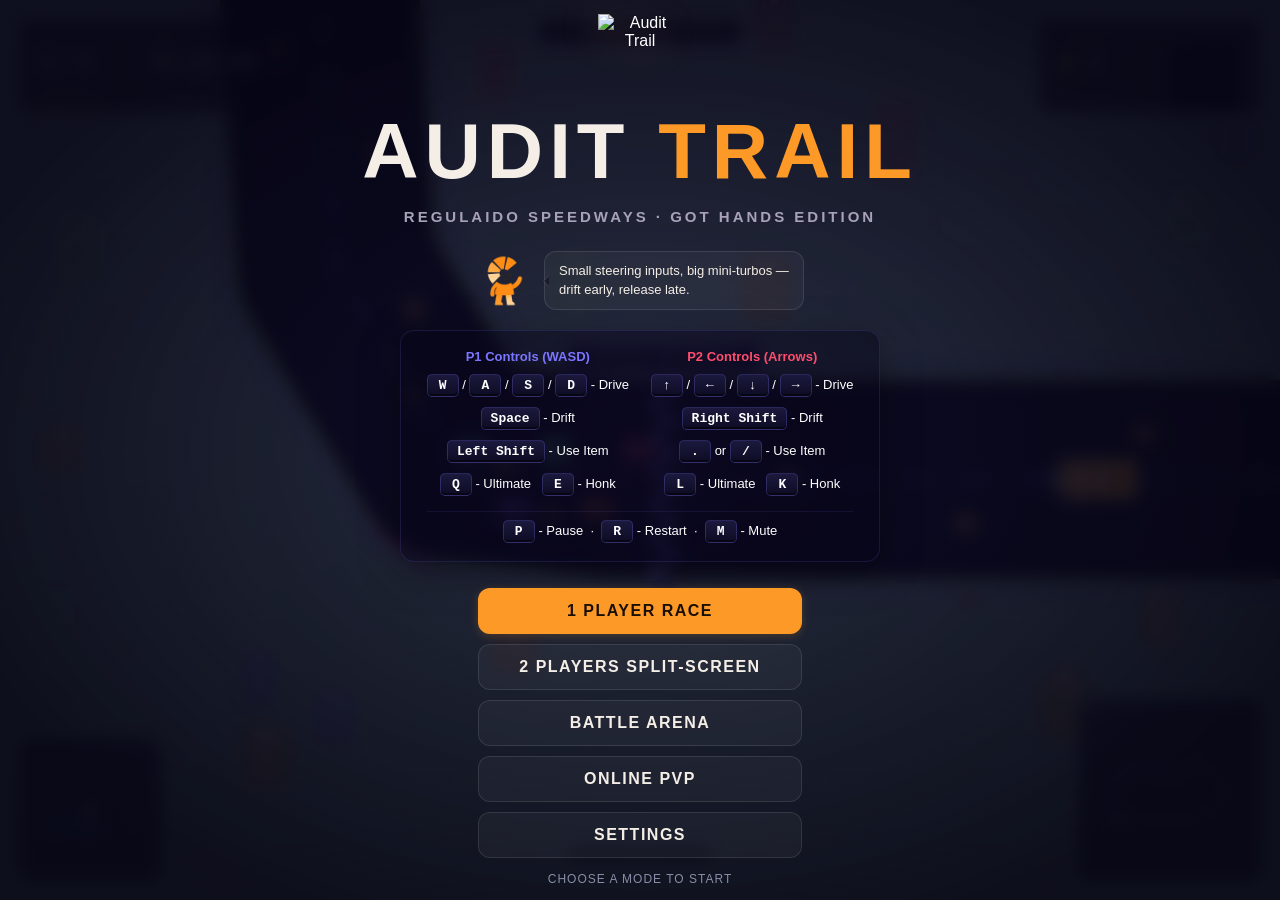
==== commit 705f9598: "Improve battle arenas and accelerate DQN self-play Add selectable daylight arenas, jumping, and conf" ====
--- a/index.html
+++ b/index.html
@@ -997,6 +997,11 @@
       <div style="display:flex;gap:10px;margin-bottom:14px;">
         <button class="btn toggle-btn" id="view-2d-btn" type="button" style="flex:1;">Top-Down 2D</button>
         <button class="btn toggle-btn" id="view-3d-btn" type="button" style="flex:1;">3D Chase Cam</button>
+      </div>
+      <div class="settings-label">Time of Day</div>
+      <div style="display:flex;gap:10px;margin-bottom:14px;">
+        <button class="btn toggle-btn" id="time-day-btn" type="button" style="flex:1;">Day</button>
+        <button class="btn toggle-btn" id="time-night-btn" type="button" style="flex:1;">Night</button>
       </div>
       <div class="settings-label">Audio Mix</div>
       <div class="volume-controls" id="audio-settings-container">
@@ -1111,7 +1116,12 @@
         <button class="btn toggle-btn" data-approvals="4" type="button">4</button>
         <button class="btn toggle-btn" data-approvals="5" type="button">5</button>
       </div>
-      <div class="ai-helper-text" style="text-align:center;margin-top:6px;">Knock rivals out to STEAL their Approvals — Merge Request rips one straight off. Lose all yours and you're REJECTED. Opponent count &amp; difficulty are in Settings.</div>
+      <div class="map-select-title" style="margin-top:12px;">Match Timer</div>
+      <div id="battle-timing-group" style="display:flex;gap:8px;justify-content:center;flex-wrap:wrap;">
+        <button class="btn toggle-btn" data-battle-timed="1" type="button">Timed — 2:00</button>
+        <button class="btn toggle-btn" data-battle-timed="0" type="button">No Time Limit — Last Kart Standing</button>
+      </div>
+      <div class="ai-helper-text" style="text-align:center;margin-top:6px;">Revoke rivals with items and ults — only a high-speed ram or Merge Request transfers their Approval to you (+1, capped at 5). No-limit battles end when one kart remains. Opponent count &amp; difficulty are in Settings.</div>
     </div>
 
     <div class="ai-select-section" id="ai-select-section">
@@ -1255,6 +1265,8 @@
       seriesRaces: typeof seriesRaces === "number" ? seriesRaces : (savedSettings.seriesRaces ?? 1),
       aiCount: typeof aiCount === "number" ? aiCount : (savedSettings.aiCount ?? 4),
       aiDifficulty: typeof aiDifficulty === "string" ? aiDifficulty : (savedSettings.aiDifficulty ?? "normal"),
+      battleUntimed: !!(game?.battleUntimed ?? savedSettings.battleUntimed),
+      timeOfDay: normalizeTimeOfDay(game?.timeOfDay ?? savedSettings.timeOfDay),
       ...patch,
     };
     localStorage.setItem(SETTINGS_STORAGE_KEY, JSON.stringify(next));
@@ -1966,7 +1978,7 @@
     } else {
       target.lastAttacker = kart;
       target.lastAttackerAt = game.raceTime;
-      popApproval(target);
+      popApproval(target, { explicitTransferSource: kart });
     }
   }
   triggerQuote(kart, "boost");
@@ -2086,8 +2098,8 @@
     ctx.setLineDash([10, 7]);
     ctx.lineDashOffset = -time * 0.12;
     ctx.beginPath();
-    ctx.moveTo(kart.x, kart.y);
-    ctx.lineTo(target.x, target.y);
+    ctx.moveTo(kart.x, kart.y - kartVisualZOffset(kart));
+    ctx.lineTo(target.x, target.y - kartVisualZOffset(target));
     ctx.stroke();
     ctx.restore();
   }
@@ -2438,9 +2450,21 @@
 }
 
 // Battle mode: revoke one Approval from a kart that just got hit. Eliminates at zero.
-function popApproval(kart) {
+// Only a qualifying high-speed ram or Merge Request may transfer the popped Approval.
+function popApproval(kart, opts = {}) {
   if (!kart || kart.eliminated) return;
   if ((kart.approvals || 0) <= 0) return;
+
+  const killAttacker = resolveFreshKillAttacker(kart);
+  const pendingTransfer = resolveFreshTransferAttacker(kart);
+  const explicitTransfer = opts.explicitTransferSource
+    && opts.explicitTransferSource !== kart
+    && !opts.explicitTransferSource.eliminated
+    ? opts.explicitTransferSource
+    : null;
+  const transferAttacker = explicitTransfer || pendingTransfer;
+  clearPendingApprovalTransfer(kart);
+
   kart.approvals--;
   if (kart.isPlayer) {
     game.rlLosses = (game.rlLosses || 0) + 1; // headless RL: own life lost this frame
@@ -2456,37 +2480,33 @@
       vx: 0, vy: -1.1, life: 50, maxLife: 50, size: 15, color: "#ff3366", drag: 0.98,
     });
   }
-  // Reward whoever caused this hit (esp. the human) with a clear "you stole a life" cue.
-  const attacker = kart.lastAttacker;
-  const creditedAttacker = attacker && attacker !== kart && !attacker.eliminated && (game.raceTime - (kart.lastAttackerAt || 0)) < 2 ? attacker : null;
-  if (creditedAttacker) {
-    creditedAttacker.battleSteals = (creditedAttacker.battleSteals || 0) + 1; // pops scoreboard (all karts)
-    // Steals transfer the popped approval to the attacker, capped at max starting stack.
-    creditedAttacker.approvals = Math.min(5, (creditedAttacker.approvals || 0) + 1);
-    if (creditedAttacker.isPlayer) {
+  if (transferAttacker) {
+    transferAttacker.battleSteals = (transferAttacker.battleSteals || 0) + 1;
+    transferAttacker.approvals = Math.min(5, (transferAttacker.approvals || 0) + 1);
+    if (transferAttacker.isPlayer) {
       game.rlSteals = (game.rlSteals || 0) + 1; // headless RL: player stole a life this frame
       if (Sound.approvalSteal) Sound.approvalSteal();
       game.shake = Math.max(game.shake, 7);
       game.flash = Math.max(game.flash, 4);
-      triggerHitFlash("APPROVAL STOLEN +1", "#a4ff80", 80, creditedAttacker);
+      triggerHitFlash("APPROVAL STOLEN +1", "#a4ff80", 80, transferAttacker);
     }
     if (game.particles) {
       game.particles.add({
-        type: "text", text: creditedAttacker.isPlayer ? "+1 APPROVAL!" : "STOLEN!", x: kart.x, y: kart.y - 50,
+        type: "text", text: transferAttacker.isPlayer ? "+1 APPROVAL!" : "STOLEN!", x: kart.x, y: kart.y - 50,
         vx: 0, vy: -1.2, life: 60, maxLife: 60, size: 17, color: "#a4ff80", drag: 0.98,
       });
       game.particles.add({
-        type: "text", text: "+1", x: creditedAttacker.x, y: creditedAttacker.y - 30,
+        type: "text", text: "+1", x: transferAttacker.x, y: transferAttacker.y - 30,
         vx: 0, vy: -1.0, life: 45, maxLife: 45, size: 14, color: "#a4ff80", drag: 0.98,
       });
     }
   }
   if (kart.approvals <= 0) {
-    if (creditedAttacker && creditedAttacker.isPlayer) {
-      triggerHitFlash("REJECTED THEM!", "#ffd86b", 100, creditedAttacker);
+    if (killAttacker && killAttacker.isPlayer) {
+      triggerHitFlash("REJECTED THEM!", "#ffd86b", 100, killAttacker);
       if (Sound.killConfirm) Sound.killConfirm();
     }
-    eliminateKart(kart, "REJECTED!", kart.x, kart.y, "#ff3366", kart.lastAttacker);
+    eliminateKart(kart, "REJECTED!", kart.x, kart.y, "#ff3366", killAttacker);
   }
 }
 
@@ -2507,6 +2527,8 @@
     k.killedBy = null;
     k.lastAttacker = null;
     k.lastAttackerAt = 0;
+    k.pendingApprovalTransferFrom = null;
+    k.pendingApprovalTransferAt = 0;
     k.recoverGraceTimer = 0;
   }
 }
@@ -2538,7 +2560,7 @@
   if (!isBattleMode() || game.state !== STATE.RACING) return;
   const active = getActiveKarts();
   const alive = active.filter((k) => k && !k.eliminated);
-  const timeUp = game.battleTimeLeft <= 0;
+  const timeUp = !isUntimedHumanBattle() && game.battleTimeLeft <= 0;
   // Last-one-standing only counts as a win when there were rivals to begin with.
   const lastStanding = active.length > 1 && alive.length <= 1;
   if (timeUp || lastStanding) {
@@ -2608,9 +2630,10 @@
 
 function drawKartNameTag(ctx, kart, time) {
   if (!kart || kart.eliminated) return;
+  const zOff = kartVisualZOffset(kart);
   ctx.save();
   const nx = kart.x;
-  const ny = kart.y + 22;
+  const ny = kart.y + 22 - zOff;
   ctx.font = "bold 8px 'SFMono-Regular', Consolas, monospace";
   ctx.textAlign = "center";
   ctx.textBaseline = "top";
@@ -2661,7 +2684,8 @@
 // Floating Approval seals above a kart in Battle mode (2D world-space).
 function drawApprovals(ctx, kart, time) {
   if (!isBattleMode() || !kart || kart.eliminated) return;
-  drawApprovalSeals(ctx, kart.x, kart.y - 40, kart.approvals || 0, time, 8);
+  const zOff = kartVisualZOffset(kart);
+  drawApprovalSeals(ctx, kart.x, kart.y - 40 - zOff, kart.approvals || 0, time, 8);
 }
 
 // Screen-space Approval overlay for the 3D chase cam (projects kart world pos).
@@ -2673,7 +2697,7 @@
     if (!k || k.eliminated) continue;
     const n = k.approvals || 0;
     if (n <= 0) continue;
-    v.set(k.x, 52, k.y);
+    v.set(k.x, 52 + (k.z || 0), k.y);
     v.project(cam);
     if (v.z > 1) continue; // behind the camera
     const sx = (v.x * 0.5 + 0.5) * VIEW_W;
@@ -2686,9 +2710,10 @@
   if (!kart.activeQuote || kart.quoteTimer <= 0) return;
 
   ctx.save();
+  const zOff = kartVisualZOffset(kart);
   // Position above kart
   const bx = kart.x;
-  const by = kart.y - 32;
+  const by = kart.y - 32 - zOff;
 
   ctx.font = "bold 11px sans-serif";
   const textWidth = ctx.measureText(kart.activeQuote).width;
@@ -6289,28 +6314,70 @@
     id: "battle_arena",
     arena: true,
     musicTrack: 3,
-    worldW: 2600,
+    worldW: 2800,
+    worldH: 2800,
+    arenaFloor: { cx: 1400, cy: 1400, rx: 1180, ry: 1180 },
+    reviewPlatformRadius: 300,
+    waypoints: (() => {
+      const c = 1400, r = 1020;
+      const pts = [];
+      for (let i = 0; i < 12; i++) {
+        const a = (i / 12) * TAU - Math.PI / 2;
+        pts.push({ x: c + r * Math.cos(a), y: c + r * Math.sin(a) });
+      }
+      return pts;
+    })(),
+    roadHalfBase: 280,
+    segWidth: {},
+    boostPadSegs: [1, 3, 5, 7, 9, 11],
+    itemBoxSegs: [0, 2, 4, 6, 8, 10],
+    ramps: [
+      { x: 1400, y: 260, ang: Math.PI / 2, w: 130, h: 44, kind: "ramp", impulse: 5.8, minSpeed: 3.2 },
+      { x: 1400, y: 2540, ang: -Math.PI / 2, w: 130, h: 44, kind: "ramp", impulse: 5.8, minSpeed: 3.2 },
+      { x: 2540, y: 1400, ang: Math.PI, w: 130, h: 44, kind: "ramp", impulse: 5.8, minSpeed: 3.2 },
+      { x: 260, y: 1400, ang: 0, w: 130, h: 44, kind: "ramp", impulse: 5.8, minSpeed: 3.2 },
+      { x: 1400, y: 520, ang: 0, w: 58, h: 20, kind: "bump", impulse: 2.7, minSpeed: 2.2 },
+      { x: 1980, y: 820, ang: Math.PI / 4, w: 58, h: 20, kind: "bump", impulse: 2.7, minSpeed: 2.2 },
+      { x: 2280, y: 1400, ang: Math.PI / 2, w: 58, h: 20, kind: "bump", impulse: 2.7, minSpeed: 2.2 },
+      { x: 1980, y: 1980, ang: (3 * Math.PI) / 4, w: 58, h: 20, kind: "bump", impulse: 2.7, minSpeed: 2.2 },
+      { x: 1400, y: 2280, ang: Math.PI, w: 58, h: 20, kind: "bump", impulse: 2.7, minSpeed: 2.2 },
+      { x: 820, y: 1980, ang: (-3 * Math.PI) / 4, w: 58, h: 20, kind: "bump", impulse: 2.7, minSpeed: 2.2 },
+      { x: 520, y: 1400, ang: -Math.PI / 2, w: 58, h: 20, kind: "bump", impulse: 2.7, minSpeed: 2.2 },
+      { x: 820, y: 820, ang: -Math.PI / 4, w: 58, h: 20, kind: "bump", impulse: 2.7, minSpeed: 2.2 },
+    ],
+    desc: "SYMMETRIC ARENA BATTLE: Wide circular floor, cardinal launch ramps, and a central review platform. Jump over hazards and ram rivals to steal Approvals."
+  },
+  {
+    name: "Open Enforcement Grounds",
+    id: "battle_open_arena",
+    arena: true,
+    musicTrack: 3,
+    worldW: 3600,
     worldH: 2600,
-    // Wide 12-gon ring: an open arena where laps don't matter — karts roam and brawl.
-    waypoints: [
-      { x: 2250, y: 1300 },
-      { x: 2123, y: 1775 },
-      { x: 1775, y: 2123 },
-      { x: 1300, y: 2250 },
-      { x:  825, y: 2123 },
-      { x:  477, y: 1775 },
-      { x:  350, y: 1300 },
-      { x:  477, y:  825 },
-      { x:  825, y:  477 },
-      { x: 1300, y:  350 },
-      { x: 1775, y:  477 },
-      { x: 2123, y:  825 },
+    arenaFloor: { cx: 1800, cy: 1300, rx: 1550, ry: 1050 },
+    reviewPlatformRadius: 0,
+    waypoints: (() => {
+      const cx = 1800, cy = 1300, rx = 1280, ry = 820;
+      const pts = [];
+      for (let i = 0; i < 10; i++) {
+        const a = (i / 10) * TAU;
+        pts.push({ x: cx + rx * Math.cos(a), y: cy + ry * Math.sin(a) });
+      }
+      return pts;
+    })(),
+    roadHalfBase: 220,
+    segWidth: { 0: 1.35, 5: 1.35 },
+    boostPadSegs: [2, 7],
+    itemBoxSegs: [1, 6],
+    ramps: [
+      { x: 320, y: 1300, ang: 0, w: 200, h: 52, kind: "ramp", impulse: 5.8, minSpeed: 4.5 },
+      { x: 3280, y: 1300, ang: Math.PI, w: 200, h: 52, kind: "ramp", impulse: 5.8, minSpeed: 4.5 },
+      { x: 1800, y: 220, ang: Math.PI / 2, w: 140, h: 44, kind: "ramp", impulse: 5.8, minSpeed: 3.5 },
+      { x: 1800, y: 2380, ang: -Math.PI / 2, w: 140, h: 44, kind: "ramp", impulse: 5.8, minSpeed: 3.5 },
+      { x: 2550, y: 900, ang: Math.PI / 6, w: 62, h: 20, kind: "bump", impulse: 2.7, minSpeed: 2.5 },
+      { x: 1050, y: 1700, ang: (-5 * Math.PI) / 6, w: 62, h: 20, kind: "bump", impulse: 2.7, minSpeed: 2.5 },
     ],
-    roadHalfBase: 300,
-    segWidth: {},
-    boostPadSegs: [],
-    itemBoxSegs: [0, 2, 4, 6, 8, 10],
-    desc: "FREE-FOR-ALL BATTLE: Defend your regulatory Approvals. Hit rivals to get their submissions REVOKED. Last coder standing wins."
+    desc: "OPEN FIELD BATTLE: Massive east-west run-up lanes for speed rams and long sightlines. Fewer pickups — positioning and jumps decide the brawl."
   }
 ];
 
@@ -6339,6 +6406,170 @@
   const idx = MAPS.findIndex((m) => m.id === BATTLE_ARENA_ID);
   return idx >= 0 ? idx : 0;
 }
+function isArenaMap(mapOrIdx) {
+  const m = typeof mapOrIdx === "number" ? MAPS[mapOrIdx] : mapOrIdx;
+  return !!(m && m.arena);
+}
+function ensureSelectedMapMatchesMode() {
+  const wantsArena = isBattleMode();
+  const current = MAPS[game.selectedMapIdx];
+  if (current && !!current.arena === wantsArena) return game.selectedMapIdx;
+
+  const fallbackIdx = wantsArena
+    ? getArenaMapIdx()
+    : MAPS.findIndex((map) => !map.arena);
+  game.selectedMapIdx = fallbackIdx >= 0 ? fallbackIdx : 0;
+  return game.selectedMapIdx;
+}
+function normalizeTimeOfDay(v) {
+  return v === "night" ? "night" : "day";
+}
+function isDayMode() {
+  return normalizeTimeOfDay(game?.timeOfDay ?? savedSettings.timeOfDay) === "day";
+}
+
+const VERTICAL_GRAVITY = 0.32;
+const RAMP_IMPULSE = 5.8;
+const BUMP_IMPULSE = 2.7;
+const AIRBORNE_THRESHOLD = 4;
+const KART_MAX_JUMP_Z = 120;
+const RAMP_COOLDOWN_MS = 900;
+const KART_GROUNDED_Z = 0.5;
+
+function ellipseNormDist(x, y, floor) {
+  if (!floor) return Infinity;
+  const nx = (x - floor.cx) / Math.max(1, floor.rx);
+  const ny = (y - floor.cy) / Math.max(1, floor.ry);
+  return Math.hypot(nx, ny);
+}
+
+function isKartAirborne(kart) {
+  return !!(kart && (kart.z || 0) > AIRBORNE_THRESHOLD);
+}
+
+function isKartGrounded(kart) {
+  return !kart || (kart.z || 0) <= KART_GROUNDED_Z;
+}
+
+function kartVisualZOffset(kart) {
+  return (kart?.z || 0) * 0.65;
+}
+
+function integrateKartVertical(kart, dt) {
+  if (!kart) return;
+  let z = kart.z || 0;
+  let vz = kart.vz || 0;
+  if (z <= 0 && vz <= 0) {
+    kart.z = 0;
+    kart.vz = 0;
+    return;
+  }
+  vz -= VERTICAL_GRAVITY * dt;
+  z += vz * dt;
+  if (z <= 0) {
+    const wasAir = (kart.z || 0) > AIRBORNE_THRESHOLD;
+    kart.z = 0;
+    kart.vz = 0;
+    if (wasAir && kart.isPlayer && game.particles) {
+      game.particles.burst(kart.x, kart.y, kart.color || "#ffffff", 6, { type: "spark", spdMin: 0.5, spdMax: 2 });
+      Sound.tone(280, 0.06, "sine", 0.08, 140);
+    }
+  } else {
+    kart.z = Math.min(z, KART_MAX_JUMP_Z);
+    kart.vz = vz;
+  }
+}
+
+function constrainArenaKart(kart, track) {
+  const floor = track?.arenaFloor;
+  if (!floor || !kart) return false;
+  const nd = ellipseNormDist(kart.x, kart.y, floor);
+  const limit = 1.0;
+  const wallPad = 0.015;
+  if (nd <= limit) return false;
+
+  const nx = (kart.x - floor.cx) / Math.max(1, floor.rx);
+  const ny = (kart.y - floor.cy) / Math.max(1, floor.ry);
+  const len = Math.hypot(nx, ny) || 1;
+  const ux = nx / len;
+  const uy = ny / len;
+  kart.x = floor.cx + ux * floor.rx * (limit - wallPad);
+  kart.y = floor.cy + uy * floor.ry * (limit - wallPad);
+
+  const gx = (kart.x - floor.cx) / (floor.rx * floor.rx);
+  const gy = (kart.y - floor.cy) / (floor.ry * floor.ry);
+  const glen = Math.hypot(gx, gy) || 1;
+  const outNx = gx / glen;
+  const outNy = gy / glen;
+
+  const dot = kart.vx * outNx + kart.vy * outNy;
+  if (dot > 0) {
+    kart.vx -= dot * outNx * 2.2;
+    kart.vy -= dot * outNy * 2.2;
+    kart.vx *= 0.78;
+    kart.vy *= 0.78;
+  } else {
+    kart.vx -= outNx * 0.8;
+    kart.vy -= outNy * 0.8;
+  }
+
+  if (performance.now() - (kart.lastBumpAt || -999) > 1100) {
+    triggerQuote(kart, "crash");
+    kart.lastBumpAt = performance.now();
+    if (kart.isPlayer) {
+      Sound.bump();
+      game.shake = Math.max(game.shake, 5);
+    }
+  }
+  return true;
+}
+
+function checkTrackRamps(kart, track) {
+  if (!track?.ramps?.length || !isKartGrounded(kart)) return false;
+  const now = performance.now();
+  for (const ramp of track.ramps) {
+    if (!ramp.cooldown) ramp.cooldown = new Map();
+    const last = ramp.cooldown.get(kart);
+    if (last && (now - last) < RAMP_COOLDOWN_MS) continue;
+
+    const cos = Math.cos(ramp.ang);
+    const sin = Math.sin(ramp.ang);
+    const lx = kart.x - ramp.x;
+    const ly = kart.y - ramp.y;
+    const localX = lx * cos + ly * sin;
+    const localY = -lx * sin + ly * cos;
+    if (Math.abs(localX) > ramp.w * 0.5 || Math.abs(localY) > ramp.h * 0.5) continue;
+
+    const speed = Math.hypot(kart.vx, kart.vy);
+    const minSpeed = ramp.minSpeed ?? (ramp.kind === "bump" ? 2.0 : 3.2);
+    if (speed < minSpeed) continue;
+
+    if (ramp.kind === "ramp") {
+      const along = kart.vx * cos + kart.vy * sin;
+      if (along < minSpeed) continue;
+    }
+
+    ramp.cooldown.set(kart, now);
+    const impulse = ramp.impulse ?? (ramp.kind === "bump" ? BUMP_IMPULSE : RAMP_IMPULSE);
+    kart.vz = Math.max(kart.vz || 0, impulse);
+    if (kart.isPlayer) {
+      if (ramp.kind === "ramp") Sound.boost();
+      else Sound.tone(420, 0.05, "triangle", 0.1, 200);
+    }
+    return true;
+  }
+  return false;
+}
+
+function isGroundHazardImmuneWhenAirborne(h) {
+  return (h instanceof MergeConflict) || (h instanceof PlaceboPill) || (h instanceof DoubleBlindCloud);
+}
+
+function shouldSkipGroundHazardForKart(kart, h) {
+  if (!isKartAirborne(kart)) return false;
+  if (h instanceof DossierProjectile || h instanceof RegulatoryProjectile || h instanceof DragonFire) return false;
+  return isGroundHazardImmuneWhenAirborne(h);
+}
 function isBattleMode() {
   return game.mode === "battle";
 }
@@ -6346,6 +6577,68 @@
   const n = Math.round(Number(v));
   if (!Number.isFinite(n)) return 3;
   return Math.max(3, Math.min(5, n));
+}
+
+// Battle timer: human lobby can pick no-limit; headless / external RL always stay timed.
+function isUntimedHumanBattle() {
+  return isBattleMode() && !!game.battleUntimed && !HEADLESS_MODE;
+}
+
+const BATTLE_ATTRIBUTION_WINDOW = 2;
+// High-speed ram qualification (units/frame; closing velocity along attacker→defender).
+const APPROVAL_RAM_MIN_SPEED = 4.5;
+const APPROVAL_RAM_SPEED_MARGIN = 1.25;
+const APPROVAL_RAM_MIN_CLOSING = 3.0;
+const APPROVAL_RAM_MAX_BEARING_DEG = 50;
+
+function resolveFreshBattleAttribution(victim, attackerField, attackerAtField, windowSec = BATTLE_ATTRIBUTION_WINDOW) {
+  if (!victim) return null;
+  const attacker = victim[attackerField];
+  const at = victim[attackerAtField] || 0;
+  if (!attacker || attacker === victim || attacker.eliminated) return null;
+  if ((game.raceTime - at) >= windowSec) return null;
+  return attacker;
+}
+
+function resolveFreshKillAttacker(victim) {
+  return resolveFreshBattleAttribution(victim, "lastAttacker", "lastAttackerAt");
+}
+
+function resolveFreshTransferAttacker(victim) {
+  return resolveFreshBattleAttribution(victim, "pendingApprovalTransferFrom", "pendingApprovalTransferAt");
+}
+
+function clearPendingApprovalTransfer(victim) {
+  if (!victim) return;
+  victim.pendingApprovalTransferFrom = null;
+  victim.pendingApprovalTransferAt = 0;
+}
+
+function setKillAttribution(victim, attacker) {
+  if (!victim || !attacker) return;
+  victim.lastAttacker = attacker;
+  victim.lastAttackerAt = game.raceTime;
+}
+
+function setTransferAttribution(victim, attacker) {
+  if (!victim || !attacker) return;
+  victim.pendingApprovalTransferFrom = attacker;
+  victim.pendingApprovalTransferAt = game.raceTime;
+}
+
+function qualifiesApprovalRam(att, def, dirx, diry) {
+  if (!att || !def) return false;
+  if (isKartAirborne(att) || isKartAirborne(def)) return false;
+  const attSpeed = att.speed();
+  const defSpeed = def.speed();
+  if (attSpeed < APPROVAL_RAM_MIN_SPEED) return false;
+  if (attSpeed - defSpeed < APPROVAL_RAM_SPEED_MARGIN) return false;
+  const closing = att.vx * dirx + att.vy * diry;
+  if (closing < APPROVAL_RAM_MIN_CLOSING) return false;
+  const targetAngle = Math.atan2(diry, dirx);
+  const attVelAngle = Math.atan2(att.vy, att.vx);
+  if (Math.abs(angleDiff(attVelAngle, targetAngle)) > (APPROVAL_RAM_MAX_BEARING_DEG * Math.PI / 180)) return false;
+  return true;
 }
 
 let TOTAL_LAPS = clampLaps(savedSettings.totalLaps ?? 3);
@@ -6401,6 +6694,23 @@
     this.itemBoxes = this._placeItemBoxes(mapConfig.itemBoxSegs || []);
     this.movingObjects = this._placeMovingObjects(mapConfig.movingObjects || []);
     this.regulatoryDragon = this._createRegulatoryDragon(mapConfig.regulatoryDragon);
+    this.arenaFloor = mapConfig.arenaFloor || null;
+    this.reviewPlatformRadius = mapConfig.reviewPlatformRadius || 0;
+    this.ramps = this._normalizeRamps(mapConfig.ramps || []);
+  }
+
+  _normalizeRamps(entries) {
+    return entries.map((r) => ({
+      x: r.x,
+      y: r.y,
+      ang: r.ang,
+      w: r.w || 70,
+      h: r.h || 36,
+      kind: r.kind || "ramp",
+      impulse: r.impulse ?? (r.kind === "bump" ? BUMP_IMPULSE : RAMP_IMPULSE),
+      minSpeed: r.minSpeed ?? (r.kind === "bump" ? 2.0 : 3.2),
+      cooldown: new Map(),
+    }));
   }
 
   _buildCheckpointGroups(groups) {
@@ -6478,6 +6788,9 @@
 
   // Is point on the road surface?
   isOnRoad(x, y) {
+    if (this.arenaFloor) {
+      return ellipseNormDist(x, y, this.arenaFloor) <= 1.0;
+    }
     const c = this.closestSegment(x, y);
     return c.dist <= this.segments[c.idx].halfW;
   }
@@ -6491,6 +6804,12 @@
 
   // Returns the over-edge distance (>0 if outside the road) on this segment
   offRoadDepth(x, y) {
+    if (this.arenaFloor) {
+      const nd = ellipseNormDist(x, y, this.arenaFloor);
+      if (nd <= 1) return 0;
+      const scale = Math.min(this.arenaFloor.rx, this.arenaFloor.ry);
+      return (nd - 1) * scale;
+    }
     const c = this.closestSegment(x, y);
     const seg = this.segments[c.idx];
     return c.dist - seg.halfW;
@@ -6976,6 +7295,15 @@
   }
 
   draw(ctx, time) {
+    if (this.arenaFloor) {
+      this._drawArenaFloor(ctx, time);
+      this._drawArenaLane(ctx, time);
+      this.drawRamps(ctx, time);
+      if (!this.isOpen && !isBattleMode()) this._drawStartLine(ctx);
+      this._drawDecor(ctx);
+      return;
+    }
+
     // Grass background tile
     this._drawGrass(ctx);
 
@@ -7168,6 +7496,195 @@
     }
   }
 
+  _drawArenaFloor(ctx, time) {
+    const floor = this.arenaFloor;
+    if (!floor) return;
+    const day = isDayMode();
+    const cx = floor.cx;
+    const cy = floor.cy;
+    const rx = floor.rx;
+    const ry = floor.ry;
+
+    // Sky / backdrop
+    const skyGrad = ctx.createLinearGradient(0, 0, 0, WORLD_H);
+    if (day) {
+      skyGrad.addColorStop(0, "#5eb8ff");
+      skyGrad.addColorStop(0.45, "#9ed4ff");
+      skyGrad.addColorStop(1, "#d8ecff");
+    } else {
+      skyGrad.addColorStop(0, "#060514");
+      skyGrad.addColorStop(1, "#0c0a24");
+    }
+    ctx.fillStyle = skyGrad;
+    ctx.fillRect(-500, -500, WORLD_W + 1000, WORLD_H + 1000);
+
+    // Arena floor ellipse
+    ctx.save();
+    ctx.translate(cx, cy);
+    ctx.scale(1, ry / rx);
+    const floorGrad = ctx.createRadialGradient(0, 0, rx * 0.1, 0, 0, rx);
+    if (day) {
+      floorGrad.addColorStop(0, "#c8e6b8");
+      floorGrad.addColorStop(0.55, "#9ecf8a");
+      floorGrad.addColorStop(1, "#7ab86c");
+    } else {
+      floorGrad.addColorStop(0, "#142818");
+      floorGrad.addColorStop(0.55, "#0e2014");
+      floorGrad.addColorStop(1, "#08140c");
+    }
+    ctx.fillStyle = floorGrad;
+    ctx.beginPath();
+    ctx.arc(0, 0, rx, 0, TAU);
+    ctx.fill();
+    ctx.restore();
+
+    // Grid accents
+    ctx.strokeStyle = day ? "rgba(123, 117, 255, 0.14)" : "rgba(123, 117, 255, 0.08)";
+    ctx.lineWidth = 1;
+    const gridStep = 120;
+    for (let gx = cx - rx; gx <= cx + rx; gx += gridStep) {
+      ctx.beginPath();
+      ctx.moveTo(gx, cy - ry);
+      ctx.lineTo(gx, cy + ry);
+      ctx.stroke();
+    }
+    for (let gy = cy - ry; gy <= cy + ry; gy += gridStep) {
+      ctx.beginPath();
+      ctx.moveTo(cx - rx, gy);
+      ctx.lineTo(cx + rx, gy);
+      ctx.stroke();
+    }
+
+    // Central review platform (visual only)
+    if (this.reviewPlatformRadius > 0) {
+      ctx.save();
+      ctx.translate(cx, cy);
+      const pr = this.reviewPlatformRadius;
+      ctx.fillStyle = day ? "rgba(255, 255, 255, 0.55)" : "rgba(123, 117, 255, 0.12)";
+      ctx.strokeStyle = day ? "rgba(87, 242, 255, 0.65)" : "rgba(87, 242, 255, 0.35)";
+      ctx.lineWidth = 3;
+      ctx.beginPath();
+      ctx.arc(0, 0, pr, 0, TAU);
+      ctx.fill();
+      ctx.stroke();
+      ctx.setLineDash([18, 14]);
+      ctx.strokeStyle = day ? "rgba(253, 153, 39, 0.55)" : "rgba(253, 153, 39, 0.35)";
+      ctx.beginPath();
+      ctx.arc(0, 0, pr * 0.72, 0, TAU);
+      ctx.stroke();
+      ctx.setLineDash([]);
+      ctx.fillStyle = day ? "rgba(10, 8, 28, 0.55)" : "rgba(10, 8, 28, 0.75)";
+      ctx.font = "bold 11px monospace";
+      ctx.textAlign = "center";
+      ctx.textBaseline = "middle";
+      ctx.fillText("REVIEW PLATFORM", 0, 0);
+      ctx.restore();
+    }
+
+    // Boundary ring / barrier
+    ctx.save();
+    ctx.translate(cx, cy);
+    ctx.scale(1, ry / rx);
+    ctx.strokeStyle = day ? "rgba(255, 77, 109, 0.75)" : "rgba(255, 77, 109, 0.55)";
+    ctx.lineWidth = 10;
+    ctx.setLineDash([36, 22]);
+    ctx.lineDashOffset = -((time * 0.05) % 58);
+    ctx.beginPath();
+    ctx.arc(0, 0, rx - 6, 0, TAU);
+    ctx.stroke();
+    ctx.setLineDash([]);
+    ctx.strokeStyle = day ? "rgba(87, 242, 255, 0.85)" : "rgba(87, 242, 255, 0.55)";
+    ctx.lineWidth = 4;
+    ctx.beginPath();
+    ctx.arc(0, 0, rx, 0, TAU);
+    ctx.stroke();
+    ctx.restore();
+  }
+
+  _drawArenaLane(ctx, time) {
+    if (this.n < 2) return;
+    ctx.lineCap = "round";
+    ctx.lineJoin = "round";
+    const day = isDayMode();
+
+    ctx.strokeStyle = day ? "rgba(13, 11, 33, 0.25)" : "rgba(123, 117, 255, 0.15)";
+    ctx.lineWidth = (this.halfWidth + 16) * 2;
+    ctx.shadowColor = "#7b75ff";
+    ctx.shadowBlur = day ? 6 : 10;
+    this.drawPath(ctx);
+    ctx.stroke();
+    ctx.shadowBlur = 0;
+
+    ctx.strokeStyle = day ? "#1a1738" : "#0d0b21";
+    ctx.lineWidth = this.halfWidth * 2;
+    this.drawPath(ctx);
+    ctx.stroke();
+
+    ctx.strokeStyle = day ? "rgba(87, 242, 255, 0.35)" : "rgba(0, 229, 255, 0.15)";
+    ctx.lineWidth = 2;
+    ctx.setLineDash([12, 48]);
+    ctx.lineDashOffset = -((time * 0.08) % 60);
+    this.drawPath(ctx);
+    ctx.stroke();
+    ctx.setLineDash([]);
+
+    ctx.strokeStyle = day ? "rgba(123, 117, 255, 0.65)" : "rgba(123, 117, 255, 0.5)";
+    ctx.lineWidth = 4;
+    ctx.setLineDash([24, 32]);
+    this.drawPath(ctx);
+    ctx.stroke();
+    ctx.setLineDash([]);
+  }
+
+  drawRamps(ctx, time) {
+    if (!this.ramps?.length) return;
+    const day = isDayMode();
+    for (const ramp of this.ramps) {
+      ctx.save();
+      ctx.translate(ramp.x, ramp.y);
+      ctx.rotate(ramp.ang);
+      if (ramp.kind === "bump") {
+        ctx.fillStyle = day ? "rgba(253, 153, 39, 0.55)" : "rgba(253, 153, 39, 0.35)";
+        ctx.strokeStyle = day ? "#fd9927" : "rgba(253, 153, 39, 0.8)";
+        ctx.lineWidth = 2;
+        roundRect(ctx, -ramp.w * 0.5, -ramp.h * 0.5, ramp.w, ramp.h, 4);
+        ctx.fill();
+        ctx.stroke();
+        ctx.strokeStyle = day ? "rgba(255,255,255,0.7)" : "rgba(255,255,255,0.45)";
+        ctx.lineWidth = 2;
+        ctx.setLineDash([8, 6]);
+        ctx.beginPath();
+        ctx.moveTo(-ramp.w * 0.4, 0);
+        ctx.lineTo(ramp.w * 0.4, 0);
+        ctx.stroke();
+        ctx.setLineDash([]);
+      } else {
+        const hw = ramp.w * 0.5;
+        const hh = ramp.h * 0.5;
+        ctx.fillStyle = day ? "rgba(87, 242, 255, 0.35)" : "rgba(87, 242, 255, 0.22)";
+        ctx.strokeStyle = day ? "#57f2ff" : "rgba(87, 242, 255, 0.75)";
+        ctx.lineWidth = 2.5;
+        ctx.beginPath();
+        ctx.moveTo(-hw, hh);
+        ctx.lineTo(hw, hh);
+        ctx.lineTo(hw * 0.55, -hh);
+        ctx.closePath();
+        ctx.fill();
+        ctx.stroke();
+        ctx.fillStyle = day ? "rgba(255,255,255,0.75)" : "rgba(255,255,255,0.5)";
+        for (let i = -2; i <= 2; i++) {
+          const cx = i * (hw * 0.28);
+          ctx.beginPath();
+          ctx.moveTo(cx - 8, hh * 0.15);
+          ctx.lineTo(cx, -hh * 0.35);
+          ctx.lineTo(cx + 8, hh * 0.15);
+          ctx.fill();
+        }
+      }
+      ctx.restore();
+    }
+  }
+
   _drawGrass(ctx) {
     const mapId = MAPS[game.selectedMapIdx || 0].id;
     const isDragon = mapId === "dragon_escape";
@@ -7237,15 +7754,22 @@
       ctx.fillStyle = glow;
       ctx.fillRect(minX, -500, maxX - minX + 1000, WORLD_H + 1000);
     } else {
-      // Cyberpunk canvas
+      const day = isDayMode();
+      // Cyberpunk canvas (night) or bright daylight arena palette
       const grad = ctx.createLinearGradient(0, 0, 0, WORLD_H);
-      grad.addColorStop(0, "#060514");
-      grad.addColorStop(1, "#0c0a24");
+      if (day) {
+        grad.addColorStop(0, "#6eb5ff");
+        grad.addColorStop(0.5, "#b8d9f0");
+        grad.addColorStop(1, "#8ec49a");
+      } else {
+        grad.addColorStop(0, "#060514");
+        grad.addColorStop(1, "#0c0a24");
+      }
       ctx.fillStyle = grad;
       ctx.fillRect(-500, -500, WORLD_W + 1000, WORLD_H + 1000);
 
       // Dynamic gridlines
-      ctx.strokeStyle = "rgba(123, 117, 255, 0.08)";
+      ctx.strokeStyle = day ? "rgba(123, 117, 255, 0.12)" : "rgba(123, 117, 255, 0.08)";
       ctx.lineWidth = 1;
       for (let y = 0; y < WORLD_H; y += 80) {
         ctx.beginPath();
@@ -8016,6 +8540,7 @@
     this.x = x; this.y = y;
     this.heading = heading;        // facing direction (radians)
     this.vx = 0; this.vy = 0;       // velocity vector
+    this.z = 0; this.vz = 0;        // vertical jump state (same dt units as vx/vy)
     this.charId = char.id;
     this.color = char.color;
     this.name = char.name;
@@ -8065,6 +8590,8 @@
     this.killedBy = null;
     this.lastAttacker = null;
     this.lastAttackerAt = 0;
+    this.pendingApprovalTransferFrom = null;
+    this.pendingApprovalTransferAt = 0;
     this.recoverGraceTimer = 0;
 
     // Race progress
@@ -8225,13 +8752,6 @@
         this.recoverGraceTimer = Math.max(this.recoverGraceTimer || 0, 48);
       }
 
-      this.vx *= Math.pow(0.92, dt);
-      this.vy *= Math.pow(0.92, dt);
-
-      this.x += this.vx * dt;
-      this.y += this.vy * dt;
-
-      // Decay timers
       if (this.boostTimer > 0) this.boostTimer -= dt;
       if (this.citationBoostTimer > 0) this.citationBoostTimer -= dt;
       if (this.shieldTimer > 0) this.shieldTimer -= dt;
@@ -8243,20 +8763,35 @@
       if (this.invuln > 0) this.invuln -= dt;
       if (this.draftBoostTimer > 0) this.draftBoostTimer -= dt;
 
-      // World boundary clip while spinning
-      const c = track.closestSegment(this.x, this.y);
-      const seg = track.segments[c.idx];
-      const wallLimit = seg.halfW + 70;
-      if (c.dist > wallLimit) {
-        const proj = c.proj;
-        const nx = (this.x - proj.x) / Math.max(0.001, c.dist);
-        const ny = (this.y - proj.y) / Math.max(0.001, c.dist);
-        const push = c.dist - wallLimit;
-        this.x -= nx * push;
-        this.y -= ny * push;
-      }
-      this.x = clamp(this.x, 30, WORLD_W - 30);
-      this.y = clamp(this.y, 30, WORLD_H - 30);
+      this.vx *= Math.pow(0.92, dt);
+      this.vy *= Math.pow(0.92, dt);
+
+      this.x += this.vx * dt;
+      this.y += this.vy * dt;
+
+      if (track.arenaFloor) {
+        this.x = clamp(this.x, 30, WORLD_W - 30);
+        this.y = clamp(this.y, 30, WORLD_H - 30);
+        integrateKartVertical(this, dt);
+        checkTrackRamps(this, track);
+        constrainArenaKart(this, track);
+      } else {
+        const c = track.closestSegment(this.x, this.y);
+        const seg = track.segments[c.idx];
+        const wallLimit = seg.halfW + 70;
+        if (c.dist > wallLimit) {
+          const proj = c.proj;
+          const nx = (this.x - proj.x) / Math.max(0.001, c.dist);
+          const ny = (this.y - proj.y) / Math.max(0.001, c.dist);
+          const push = c.dist - wallLimit;
+          this.x -= nx * push;
+          this.y -= ny * push;
+        }
+        integrateKartVertical(this, dt);
+        checkTrackRamps(this, track);
+        this.x = clamp(this.x, 30, WORLD_W - 30);
+        this.y = clamp(this.y, 30, WORLD_H - 30);
+      }
 
       return { drifting: false, onSurface };
     }
@@ -8447,39 +8982,46 @@
     this.x = clamp(this.x, 30, WORLD_W - 30);
     this.y = clamp(this.y, 30, WORLD_H - 30);
 
-    // Wall (deep off-road) collision: clamp position back toward road
-    const c = track.closestSegment(this.x, this.y);
-    const seg = track.segments[c.idx];
-    const wallLimit = seg.halfW + 70;       // hard wall offset
-    if (c.dist > wallLimit) {
-      const proj = c.proj;
-      const nx = (this.x - proj.x) / Math.max(0.001, c.dist);
-      const ny = (this.y - proj.y) / Math.max(0.001, c.dist);
-      const push = c.dist - wallLimit;
-      this.x -= nx * push;
-      this.y -= ny * push;
-
-      // Bounce / recoil: elastic bounce off the wall normal
-      const dot = this.vx * nx + this.vy * ny;
-      if (dot > 0) {
-        // Reflect velocity with 2.5x elasticity coefficient
-        this.vx -= dot * nx * 2.5;
-        this.vy -= dot * ny * 2.5;
-        // Dampen non-normal velocity slightly to prevent sliding along wall
-        this.vx *= 0.75;
-        this.vy *= 0.75;
-      } else {
-        // Extra kick back onto track
-        this.vx -= nx * 0.8 * dt;
-        this.vy -= ny * 0.8 * dt;
-      }
-
-      if (performance.now() - this.lastBumpAt > 1100) {
-        triggerQuote(this, "crash");
-        this.lastBumpAt = performance.now();
-        if (this.isPlayer) {
-          Sound.bump();
-          game.shake = Math.max(game.shake, 5);
+    integrateKartVertical(this, dt);
+    checkTrackRamps(this, track);
+
+    // Wall (deep off-road) collision: clamp position back toward road / arena boundary
+    if (track.arenaFloor) {
+      constrainArenaKart(this, track);
+    } else {
+      const c = track.closestSegment(this.x, this.y);
+      const seg = track.segments[c.idx];
+      const wallLimit = seg.halfW + 70;       // hard wall offset
+      if (c.dist > wallLimit) {
+        const proj = c.proj;
+        const nx = (this.x - proj.x) / Math.max(0.001, c.dist);
+        const ny = (this.y - proj.y) / Math.max(0.001, c.dist);
+        const push = c.dist - wallLimit;
+        this.x -= nx * push;
+        this.y -= ny * push;
+
+        // Bounce / recoil: elastic bounce off the wall normal
+        const dot = this.vx * nx + this.vy * ny;
+        if (dot > 0) {
+          // Reflect velocity with 2.5x elasticity coefficient
+          this.vx -= dot * nx * 2.5;
+          this.vy -= dot * ny * 2.5;
+          // Dampen non-normal velocity slightly to prevent sliding along wall
+          this.vx *= 0.75;
+          this.vy *= 0.75;
+        } else {
+          // Extra kick back onto track
+          this.vx -= nx * 0.8 * dt;
+          this.vy -= ny * 0.8 * dt;
+        }
+
+        if (performance.now() - this.lastBumpAt > 1100) {
+          triggerQuote(this, "crash");
+          this.lastBumpAt = performance.now();
+          if (this.isPlayer) {
+            Sound.bump();
+            game.shake = Math.max(game.shake, 5);
+          }
         }
       }
     }
@@ -8641,15 +9183,24 @@
   }
 
   draw(ctx, time) {
+    const z = this.z || 0;
+    const zOff = kartVisualZOffset(this);
+    const airScale = 1 + Math.min(z * 0.004, 0.12);
+    const shadowScale = 1 - Math.min(z / 80, 0.45);
+    const shadowAlpha = 0.35 * (1 - Math.min(z / 50, 0.7));
+
+    // Shadow stays at ground x/y
     ctx.save();
-    ctx.translate(this.x, this.y);
+    ctx.fillStyle = `rgba(0,0,0,${shadowAlpha})`;
+    ctx.beginPath();
+    ctx.ellipse(this.x + 2, this.y + 4, 18 * shadowScale, 10 * shadowScale, 0, 0, TAU);
+    ctx.fill();
+    ctx.restore();
+
+    ctx.save();
+    ctx.translate(this.x, this.y - zOff);
     ctx.rotate(this.heading);
-
-    // Shadow
-    ctx.fillStyle = "rgba(0,0,0,0.35)";
-    ctx.beginPath();
-    ctx.ellipse(2, 4, 18, 10, 0, 0, TAU);
-    ctx.fill();
+    if (airScale !== 1) ctx.scale(airScale, airScale);
 
     // Wheels (rear/front pairs)
     ctx.fillStyle = "#0a0a0a";
@@ -9422,6 +9973,7 @@
   rocketStartP1: { holdStart: 0, holding: false, result: null },
   rocketStartP2: { holdStart: 0, holding: false, result: null },
   viewMode: savedSettings.viewMode === "3d" ? "3d" : "2d",
+  timeOfDay: normalizeTimeOfDay(savedSettings.timeOfDay),
   shake: 0,
   flash: 0,
   cam: { x: 0, y: 0, scale: 1 },
@@ -9439,6 +9991,7 @@
   mapRecordCache: null,
   mode: "race",
   battleApprovals: 3,
+  battleUntimed: !!savedSettings.battleUntimed,
   battleDuration: 120,
   battleTimeLeft: 0,
   spectateTarget: null,
@@ -10092,6 +10645,7 @@
 
 function showSelectScreen() {
   if (Sound.ctx && !Sound.titleThemeActive && !Sound.isPlayingMusic) Sound.playVocoderTitle();
+  ensureSelectedMapMatchesMode();
   hideAll();
   selectScreen.classList.remove("hidden");
   game.state = STATE.SELECT;
@@ -10139,15 +10693,23 @@
   const battleSection = document.getElementById("battle-select-section");
   const mapSection = document.getElementById("map-select-section");
   if (isBattleMode()) {
-    if (mapSection) mapSection.style.display = "none";
-    if (aiSelectSection) aiSelectSection.style.display = TRAINED_AI_ENABLED ? "flex" : "none"; // model picker hidden while trained AIs are disabled
+    if (mapSection) {
+      mapSection.style.display = "";
+      const mapTitle = document.getElementById("map-select-title");
+      if (mapTitle) mapTitle.innerText = "Select Arena Map";
+    }
+    if (aiSelectSection) aiSelectSection.style.display = TRAINED_AI_ENABLED ? "flex" : "none";
     if (battleSection) battleSection.style.display = "flex";
     document.getElementById("lobby-subtitle").innerText = "Battle Arena: Choose Your Coder";
     document.getElementById("lobby-hint").innerText = "Press Space or Enter to Battle!";
     driveBtn.textContent = "Battle!";
     renderApprovalsSelect();
   } else {
-    if (mapSection) mapSection.style.display = "";
+    if (mapSection) {
+      mapSection.style.display = "";
+      const mapTitle = document.getElementById("map-select-title");
+      if (mapTitle) mapTitle.innerText = "Select Circuit Track";
+    }
     if (battleSection) battleSection.style.display = "none";
   }
 
@@ -10162,11 +10724,16 @@
   document.querySelectorAll("#approvals-group [data-approvals]").forEach((b) => {
     b.classList.toggle("active", Number(b.dataset.approvals) === game.battleApprovals);
   });
+  document.querySelectorAll("#battle-timing-group [data-battle-timed]").forEach((b) => {
+    const timed = b.dataset.battleTimed === "1";
+    b.classList.toggle("active", timed ? !game.battleUntimed : !!game.battleUntimed);
+  });
 }
 
 function renderMapSelect() {
   const container = document.getElementById("maps-container");
   if (!container) return;
+  ensureSelectedMapMatchesMode();
   container.innerHTML = "";
 
   const isP2pGuest = (game.p2pMode && game.p2pRole === "guest");
@@ -10410,6 +10977,7 @@
 }
 
 function buildRace() {
+  ensureSelectedMapMatchesMode();
   game.track = new Track();
   game.particles = new ParticleSystem();
   game.skidMarks = [];
@@ -10970,6 +11538,7 @@
    ITEMS — collisions & rewards
    ============================================================ */
 function checkItems(kart) {
+  if (!isKartGrounded(kart)) return;
   // Coins
   for (let i = 0; i < game.track.coins.length; i++) {
     const c = game.track.coins[i];
@@ -11135,28 +11704,39 @@
 /* ============================================================
    KART vs KART COLLISION
    ============================================================ */
-// Battle mechanic: a boosted kart charging into a rival spins them out, which costs the
+// Battle mechanic: a high-speed kart charging into a slower rival spins them out, which costs the
 // victim one Approval (life) via updateBattleApprovals() on the spinout rising edge.
 // A shield blocks the ram instead. Returns true if the ram connected.
-function tryBoostRam(att, def, dirx, diry) {
+function tryApprovalRam(att, def, dirx, diry) {
   if (!isBattleMode()) return false;
-  if (att.boostTimer <= 0 || def.boostTimer > 0) return false; // attacker must be boosted, victim not
+  if (isKartAirborne(att) || isKartAirborne(def)) return false;
   if (def.eliminated || def.finished || def.spinoutTimer > 0 || def.invuln > 0 || (def.recoverGraceTimer || 0) > 0) return false;
-  const closing = att.vx * dirx + att.vy * diry; // must actually be driving into the victim
-  if (closing < 3) return false;
-  def.lastAttacker = att; def.lastAttackerAt = game.raceTime; // for the follow-your-killer spectator chain
+  if (!qualifiesApprovalRam(att, def, dirx, diry)) return false;
   if (def.shieldTimer > 0) {
     def.shieldTimer = 0;
     if (def.isPlayer || att.isPlayer) Sound.tone(600, 0.1, "square", 0.1, 300);
+    if (game.particles) {
+      game.particles.add({
+        type: "text", text: "BLOCKED", x: def.x, y: def.y - 28,
+        vx: 0, vy: -0.9, life: 40, maxLife: 40, size: 15, color: "#78dcff", drag: 0.98,
+      });
+    }
     game.particles.burst(def.x, def.y, "#78dcff", 15, { type: "spark", spdMin: 1.5, spdMax: 4 });
     return true;
   }
+  setKillAttribution(def, att);
+  setTransferAttribution(def, att);
   def.spinoutTimer = TUNING.SPINOUT_TIME; def.spinAngle = 0; def.vx = 0; def.vy = 0;
   registerBattleHit(att);
-  att.boostTimer = Math.max(att.boostTimer, 10); // keep plowing through the wreck
   if (def.isPlayer || att.isPlayer) { Sound.crash(); game.shake = Math.max(game.shake, 8); }
-  if (def.isPlayer) triggerHitFlash("REVOKED!", "#ff3366", 80, def);
+  if (def.isPlayer) triggerHitFlash("RAMMED!", "#ff3366", 80, def);
   game.particles.burst(def.x, def.y, "#ff3366", 22, { type: "spark", spdMin: 2, spdMax: 6 });
+  if (game.particles) {
+    game.particles.add({
+      type: "text", text: "RAMMED!", x: def.x, y: def.y - 34,
+      vx: 0, vy: -1.1, life: 50, maxLife: 50, size: 15, color: "#ff3366", drag: 0.98,
+    });
+  }
   triggerQuote(def, "crash");
   return true; // the actual life loss + attacker reward is handled in popApproval()
 }
@@ -11167,6 +11747,7 @@
   for (let i = 0; i < all.length; i++) {
     for (let j = i + 1; j < all.length; j++) {
       const a = all[i], b = all[j];
+      if (isKartAirborne(a) || isKartAirborne(b)) continue;
       const dx = b.x - a.x, dy = b.y - a.y;
       const d = Math.hypot(dx, dy);
       if (d < r * 2 && d > 0.001) {
@@ -11222,10 +11803,10 @@
           game.particles.burst(a.x, a.y, "#ff8a3b", 18, { type: "spark", spdMin: 2, spdMax: 5 });
         }
 
-        // Boosted ram: whoever is charging (boosted) into the other spins them out (steals a life in Battle).
+        // High-speed ram: whoever is charging into the other spins them out (transfer in Battle).
         const arturUlt = (a.charId === "artur" && a.ultActiveTimer > 0) || (b.charId === "artur" && b.ultActiveTimer > 0);
         if (!arturUlt) {
-          if (!tryBoostRam(a, b, nx, ny)) tryBoostRam(b, a, -nx, -ny);
+          if (!tryApprovalRam(a, b, nx, ny)) tryApprovalRam(b, a, -nx, -ny);
         }
 
         // Trigger collision quotes — with rivalry awareness
@@ -11569,7 +12150,11 @@
     game.raceTime = (performance.now() - game.startTime) / 1000;
 
     if (isBattleMode()) {
-      game.battleTimeLeft = Math.max(0, game.battleDuration - game.raceTime);
+      if (isUntimedHumanBattle()) {
+        game.battleTimeLeft = game.battleDuration;
+      } else {
+        game.battleTimeLeft = Math.max(0, game.battleDuration - game.raceTime);
+      }
       updateBattleApprovals();
       updateSpectate();
       checkBattleEnd();
@@ -11603,15 +12188,18 @@
     }
 
     if (game.p2pMode) {
-      const allRemote = [
+      const allRemote = new Set([
         ...(game.remotePlayers || []),
         ...(game.p2pRole === "guest" ? game.ais : []),
-      ];
-      if (game.p2pRole === "guest" && game.player2) allRemote.push(game.player2);
+      ]);
+      if (game.player2) allRemote.add(game.player2);
       for (const rk of allRemote) {
         if (rk._lastSyncAt && !rk.finished && !rk.eliminated) {
           rk.x += rk.vx * dt;
           rk.y += rk.vy * dt;
+          if ((rk.z || 0) > 0 || (rk.vz || 0) !== 0) {
+            integrateKartVertical(rk, dt);
+          }
         }
       }
     }
@@ -11644,6 +12232,7 @@
       if (!game.p2pMode || game.p2pRole === "host") {
         for (const kart of activeKarts) {
           if (!kart || kart.finished || kart.eliminated) continue;
+          if (isKartAirborne(kart)) continue;
           const d = dist(kart.x, kart.y, dragon.x, dragon.y);
           if (d < dragon.r + 24) {
             if (!absorbFatalHitWithShield(kart, kart.x, kart.y)) {
@@ -11679,6 +12268,7 @@
           }
 
           if (!kart.eliminated && kart.spinoutTimer <= 0 && (kart.recoverGraceTimer || 0) <= 0 && dist(kart.x, kart.y, h.x, h.y) < (h.r || 24)) {
+            if (shouldSkipGroundHazardForKart(kart, h)) continue;
             game.hazards.splice(i, 1);
             const isDossier = (h instanceof DossierProjectile);
             const isRegulatory = (h instanceof RegulatoryProjectile);
@@ -11835,6 +12425,7 @@
         for (const obj of game.track.movingObjects) {
           for (const kart of activeKarts) {
             if (kart.spinoutTimer > 0 || kart.finished) continue;
+            if (isKartAirborne(kart)) continue;
             if (dist(kart.x, kart.y, obj.x, obj.y) < obj.r + 17) {
               const now = performance.now();
               const lastHit = obj.cooldown?.get(kart) || 0;
@@ -12488,6 +13079,8 @@
 const hudCtx = hudCanvas ? hudCanvas.getContext("2d") : null;
 const view2dBtn = document.getElementById("view-2d-btn");
 const view3dBtn = document.getElementById("view-3d-btn");
+const timeDayBtn = document.getElementById("time-day-btn");
+const timeNightBtn = document.getElementById("time-night-btn");
 
 const MAP_3D_THEMES = {
   core_mainframe: {
@@ -12560,16 +13153,85 @@
     clearColor: 0x1a0c0c,
     scenery: "japanese",
   },
+  battle_arena: {
+    sky: ["#060514", "#0e0630", "#180a40", "#0d1a28", "#060514"],
+    skyDay: ["#4da8ff", "#7ec8ff", "#a8dcff", "#c8e8ff", "#d8ecff"],
+    fog: [0x060514, 0.00035],
+    fogDay: [0xb8d9f0, 0.00012],
+    ground: "#0e2014",
+    groundDay: "#9ecf8a",
+    groundAccent: "#142818",
+    groundAccentDay: "#c8e6b8",
+    gridColor: 0x7b75ff,
+    gridSecondary: 0x1a1040,
+    clearColor: 0x060514,
+    clearColorDay: 0xb8d9f0,
+    scenery: "cyber",
+  },
+  battle_open_arena: {
+    sky: ["#080614", "#100a20", "#1a1038", "#141030", "#080614"],
+    skyDay: ["#5eb0ff", "#8ecfff", "#b5ddff", "#d0eaff", "#e0f2ff"],
+    fog: [0x080614, 0.0003],
+    fogDay: [0xc5ddf5, 0.0001],
+    ground: "#0c1420",
+    groundDay: "#a8c88e",
+    groundAccent: "#101a28",
+    groundAccentDay: "#d0e4b8",
+    gridColor: 0x57f2ff,
+    gridSecondary: 0x101828,
+    clearColor: 0x080614,
+    clearColorDay: 0xc5ddf5,
+    scenery: "cyber",
+  },
 };
 
 function apply3DMapTheme() {
   if (!window.THREE || !THREE_STATE.scene || !THREE_STATE.renderer) return;
   const T = window.THREE;
   const mapId = MAPS[game.selectedMapIdx || 0].id;
-  const theme = MAP_3D_THEMES[mapId] || MAP_3D_THEMES.core_mainframe;
+  const baseTheme = MAP_3D_THEMES[mapId] || MAP_3D_THEMES.core_mainframe;
+  const day = isDayMode();
+  const theme = {
+    ...baseTheme,
+    sky: day && baseTheme.skyDay ? baseTheme.skyDay : baseTheme.sky,
+    fog: day && baseTheme.fogDay ? baseTheme.fogDay : baseTheme.fog,
+    ground: day && baseTheme.groundDay ? baseTheme.groundDay : baseTheme.ground,
+    groundAccent: day && baseTheme.groundAccentDay ? baseTheme.groundAccentDay : baseTheme.groundAccent,
+    clearColor: day && baseTheme.clearColorDay ? baseTheme.clearColorDay : baseTheme.clearColor,
+  };
 
   THREE_STATE.renderer.setClearColor(theme.clearColor);
   THREE_STATE.scene.fog = new T.FogExp2(theme.fog[0], theme.fog[1]);
+
+  if (THREE_STATE.starField) THREE_STATE.starField.visible = !day;
+
+  // Daylight lighting tweaks
+  if (THREE_STATE.dirLight) {
+    if (day) {
+      THREE_STATE.dirLight.color.setHex(0xfff0d0);
+      THREE_STATE.dirLight.intensity = 1.35;
+    } else {
+      THREE_STATE.dirLight.color.setHex(0x9999ff);
+      THREE_STATE.dirLight.intensity = 0.9;
+    }
+  }
+  THREE_STATE.scene.traverse((child) => {
+    if (child.isHemisphereLight) {
+      if (day) {
+        child.color.setHex(0xb8d4ff);
+        child.groundColor.setHex(0x8ab878);
+        child.intensity = 1.1;
+      } else {
+        child.color.setHex(0x2a1860);
+        child.groundColor.setHex(0x0a2f12);
+        child.intensity = 0.8;
+      }
+    }
+    if (child.isAmbientLight) {
+      child.intensity = day ? 0.55 : 0.35;
+      child.color.setHex(day ? 0xf0f4ff : 0x1a1040);
+    }
+  });
 
   // Update sky dome texture
   THREE_STATE.scene.traverse(child => {
@@ -12746,6 +13408,8 @@
 
 if (view2dBtn) view2dBtn.addEventListener("click", () => setViewMode("2d"));
 if (view3dBtn) view3dBtn.addEventListener("click", () => { loadThreeJS(() => setViewMode("3d")); });
+if (timeDayBtn) timeDayBtn.addEventListener("click", () => { Sound.ensure(); Sound.resume(); setTimeOfDay("day"); Sound.tone(520, 0.06, "sine", 0.1); });
+if (timeNightBtn) timeNightBtn.addEventListener("click", () => { Sound.ensure(); Sound.resume(); setTimeOfDay("night"); Sound.tone(320, 0.06, "sine", 0.1); });
 
 function init3DScene() {
   if (!window.THREE || THREE_STATE.renderer) return;
@@ -12952,6 +13616,106 @@
   return edges;
 }
 
+function build3DArenaFloor(group, track) {
+  if (!window.THREE || !track?.arenaFloor) return;
+  const T = window.THREE;
+  const floor = track.arenaFloor;
+  const day = isDayMode();
+  const floorGeo = new T.CircleGeometry(floor.rx, 72);
+  floorGeo.scale(1, 1, floor.ry / floor.rx);
+  const floorMat = new T.MeshStandardMaterial({
+    color: day ? 0x9ecf8a : 0x142818,
+    roughness: 0.82,
+    metalness: 0.08,
+    emissive: day ? 0x224418 : 0x081408,
+    emissiveIntensity: day ? 0.08 : 0.15,
+  });
+  const floorMesh = new T.Mesh(floorGeo, floorMat);
+  floorMesh.rotation.x = -Math.PI / 2;
+  floorMesh.position.set(floor.cx, 0.5, floor.cy);
+  floorMesh.receiveShadow = true;
+  group.add(floorMesh);
+  THREE_STATE.arenaFloorMesh = floorMesh;
+
+  const ringGeo = new T.RingGeometry(floor.rx - 8, floor.rx + 2, 96);
+  ringGeo.scale(1, 1, floor.ry / floor.rx);
+  const ringMat = new T.MeshStandardMaterial({
+    color: day ? 0x57f2ff : 0x7b75ff,
+    emissive: day ? 0x224466 : 0x111133,
+    emissiveIntensity: 0.45,
+    transparent: true,
+    opacity: 0.85,
+    side: T.DoubleSide,
+  });
+  const ringMesh = new T.Mesh(ringGeo, ringMat);
+  ringMesh.rotation.x = -Math.PI / 2;
+  ringMesh.position.set(floor.cx, 0.65, floor.cy);
+  group.add(ringMesh);
+
+  if (track.reviewPlatformRadius > 0) {
+    const platGeo = new T.CylinderGeometry(track.reviewPlatformRadius, track.reviewPlatformRadius, 1.5, 48);
+    const platMat = new T.MeshStandardMaterial({
+      color: day ? 0xe8f4e8 : 0x1a2840,
+      emissive: day ? 0x446644 : 0x223355,
+      emissiveIntensity: 0.25,
+      roughness: 0.5,
+      metalness: 0.35,
+    });
+    const plat = new T.Mesh(platGeo, platMat);
+    plat.position.set(floor.cx, 0.75, floor.cy);
+    plat.receiveShadow = true;
+    group.add(plat);
+    THREE_STATE.reviewPlatformMesh = plat;
+  }
+}
+
+function build3DRamps(group, track) {
+  if (!window.THREE || !track?.ramps?.length) return;
+  const T = window.THREE;
+  const day = isDayMode();
+  for (const ramp of track.ramps) {
+    let mesh;
+    if (ramp.kind === "bump") {
+      const geo = new T.BoxGeometry(ramp.w, 3, ramp.h);
+      const mat = new T.MeshStandardMaterial({
+        color: day ? 0xfd9927 : 0x8a5518,
+        emissive: 0x442208,
+        emissiveIntensity: 0.35,
+        roughness: 0.65,
+        metalness: 0.2,
+      });
+      mesh = new T.Mesh(geo, mat);
+      mesh.position.set(ramp.x, 1.5, ramp.y);
+      mesh.rotation.y = -ramp.ang + Math.PI / 2;
+    } else {
+      const shape = new T.Shape();
+      const hw = ramp.w * 0.5;
+      const hh = ramp.h * 0.5;
+      shape.moveTo(-hw, -hh);
+      shape.lineTo(hw, -hh);
+      shape.lineTo(hw * 0.55, hh);
+      shape.closePath();
+      const geo = new T.ExtrudeGeometry(shape, { depth: 6, bevelEnabled: false });
+      geo.rotateX(-Math.PI / 2);
+      const mat = new T.MeshStandardMaterial({
+        color: day ? 0x57f2ff : 0x224466,
+        emissive: day ? 0x113344 : 0x081828,
+        emissiveIntensity: 0.4,
+        roughness: 0.45,
+        metalness: 0.35,
+        transparent: true,
+        opacity: 0.9,
+      });
+      mesh = new T.Mesh(geo, mat);
+      mesh.position.set(ramp.x, 0.5, ramp.y);
+      mesh.rotation.y = -ramp.ang + Math.PI / 2;
+    }
+    mesh.userData.rampKind = ramp.kind;
+    group.add(mesh);
+    THREE_STATE.rampMeshes.push(mesh);
+  }
+}
+
 function rebuild3DTrack() {
   if (!window.THREE || !THREE_STATE.scene || !game.track) return;
   const T = window.THREE;
@@ -12964,6 +13728,9 @@
     THREE_STATE.trackGroup = null;
   }
   THREE_STATE.trackMesh = null;
+  THREE_STATE.arenaFloorMesh = null;
+  THREE_STATE.reviewPlatformMesh = null;
+  THREE_STATE.rampMeshes = [];
   // Remove old kart models
   THREE_STATE.kartModels.forEach(m => sc.remove(m));
   THREE_STATE.kartModels.clear();
@@ -12987,6 +13754,12 @@
   const group = new T.Group();
   THREE_STATE.trackGroup = group;
   sc.add(group);
+  THREE_STATE.rampMeshes = [];
+
+  if (game.track.arenaFloor) {
+    build3DArenaFloor(group, game.track);
+    build3DRamps(group, game.track);
+  }
 
   // Build track ribbon from waypoints
   const wp = game.track.waypoints;
@@ -14243,7 +15016,7 @@
 
   // Sync kart positions
   for (const [kart, model] of THREE_STATE.kartModels) {
-    model.position.set(kart.x, 0, kart.y);
+    model.position.set(kart.x, kart.z || 0, kart.y);
     model.rotation.y = -kart.heading + Math.PI / 2;
 
     // Wheel spin based on speed
@@ -14382,7 +15155,10 @@
       if (!kart || !kart.mergePullTimer || kart.mergePullTimer <= 0) continue;
       const target = kart.mergePullTarget || (kart.mergePullTargetId ? getKartById(kart.mergePullTargetId) : null);
       if (!target) continue;
-      const pts = [new T.Vector3(kart.x, 12, kart.y), new T.Vector3(target.x, 12, target.y)];
+      const pts = [
+        new T.Vector3(kart.x, 12 + (kart.z || 0), kart.y),
+        new T.Vector3(target.x, 12 + (target.z || 0), target.y),
+      ];
       const lineGeo = new T.BufferGeometry().setFromPoints(pts);
       const lineMat = new T.LineBasicMaterial({ color: 0x39ff14, linewidth: 2 });
       const line = new T.Line(lineGeo, lineMat);
@@ -14735,7 +15511,7 @@
   const targetCamHeight = camHeight;
   const lookX = kart.x + fx * lookAhead;
   const lookZ = kart.y + fy * lookAhead;
-  const lookY = isDragonChaseView ? 15 : 12;
+  const lookY = (isDragonChaseView ? 15 : 12) + Math.min(kart.z || 0, 40) * 0.35;
 
   const cs = THREE_STATE.camSmooth;
   const sm = 0.06;
@@ -15677,13 +16453,14 @@
         ctx.fillText("REJECTED", 18, 28);
       }
 
-      const tl = Math.max(0, game.battleTimeLeft || 0);
-      ctx.fillStyle = tl < 15 ? "#ff4d6d" : "#a8acd0";
+      const untimed = isUntimedHumanBattle();
+      const tl = untimed ? game.battleDuration : Math.max(0, game.battleTimeLeft || 0);
+      ctx.fillStyle = !untimed && tl < 15 ? "#ff4d6d" : "#a8acd0";
       ctx.font = "11px sans-serif";
       ctx.fillText("TIME LEFT", 130, 14);
-      ctx.fillStyle = tl < 15 ? "#ff4d6d" : "#fff";
+      ctx.fillStyle = !untimed && tl < 15 ? "#ff4d6d" : "#fff";
       ctx.font = "bold 22px 'SFMono-Regular', Consolas, monospace";
-      ctx.fillText(formatTime(tl), 130, 32);
+      ctx.fillText(untimed ? "∞" : formatTime(tl), 130, 32);
 
       const aliveCount = getActiveKarts().filter((k) => k && !k.eliminated).length;
       ctx.fillStyle = "#a8acd0";
@@ -16928,9 +17705,26 @@
   hideAll();
   renderAudioSettings();
   renderRaceSetupSettings();
+  renderTimeOfDaySettings();
   if (view2dBtn) view2dBtn.classList.toggle("active", game.viewMode !== "3d");
   if (view3dBtn) view3dBtn.classList.toggle("active", game.viewMode === "3d");
   settingsScreen.classList.remove("hidden");
+}
+
+function renderTimeOfDaySettings() {
+  const day = isDayMode();
+  if (timeDayBtn) timeDayBtn.classList.toggle("active", day);
+  if (timeNightBtn) timeNightBtn.classList.toggle("active", !day);
+}
+
+function setTimeOfDay(mode) {
+  game.timeOfDay = normalizeTimeOfDay(mode);
+  saveGameSettings({ timeOfDay: game.timeOfDay });
+  renderTimeOfDaySettings();
+  if (game.viewMode === "3d" && THREE_STATE.loaded) {
+    if (THREE_STATE.renderer && game.track) rebuild3DTrack();
+    else apply3DMapTheme();
+  }
 }
 
 async function startSelectedRace() {
@@ -17101,6 +17895,19 @@
     if (!btn) return;
     Sound.ensure(); Sound.resume();
     game.battleApprovals = clampApprovals(btn.dataset.approvals);
+    Sound.tone(700, 0.07, "square", 0.1);
+    renderApprovalsSelect();
+  });
+}
+
+const battleTimingGroup = document.getElementById("battle-timing-group");
+if (battleTimingGroup) {
+  battleTimingGroup.addEventListener("click", (e) => {
+    const btn = e.target.closest("[data-battle-timed]");
+    if (!btn) return;
+    Sound.ensure(); Sound.resume();
+    game.battleUntimed = btn.dataset.battleTimed !== "1";
+    saveGameSettings({ battleUntimed: game.battleUntimed });
     Sound.tone(700, 0.07, "square", 0.1);
     renderApprovalsSelect();
   });
@@ -17168,7 +17975,7 @@
     game.tournament = null;
     game.mode = "battle";
     game.multiplayer = false;
-    game.selectedMapIdx = getArenaMapIdx();
+    ensureSelectedMapMatchesMode();
     // Default to the classic waypoint AI; the select screen lists battle-trained models to pick from.
     selectedAiModelId = "classic";
     selectedAiModelWeights = null;
@@ -17626,7 +18433,9 @@
     ultCharge: kart.ultCharge || 0,
     ultReady: !!kart.ultReady,
     ultActiveTimer: kart.ultActiveTimer || 0,
-    ultTier: kart.ultTier || 0
+    ultTier: kart.ultTier || 0,
+    z: kart.z || 0,
+    vz: kart.vz || 0,
   };
 }
 
@@ -17663,6 +18472,9 @@
 
   kart.vx = pvx;
   kart.vy = pvy;
+  // Compact packets omit z/vz when grounded; old peers never send them.
+  kart.z = Number.isFinite(p.z) ? p.z : 0;
+  kart.vz = Number.isFinite(p.vz) ? p.vz : 0;
   kart._lastSyncAt = performance.now();
 
   kart.boostTimer = p.boostTimer ?? p.bt ?? 0;
@@ -17798,6 +18610,8 @@
     nc: k.nextCheckpoint,
     cl: k.checkpointsThisLap,
     ft: k.finishTime || undefined,
+    z: (k.z > 0.05) ? Math.round(k.z * 10) / 10 : undefined,
+    vz: (k.vz && Math.abs(k.vz) > 0.05) ? Math.round(k.vz * 100) / 100 : undefined,
   };
 }
 
@@ -18501,9 +19315,15 @@
     .filter(k => k !== kart)
     .map(k => ({ k, d: dist(kart.x, kart.y, k.x, k.y), bearing: angleDiff(kart.heading, Math.atan2(k.y - kart.y, k.x - kart.x)) }))
     .sort((a, b) => a.d - b.d);
-  // Ram opportunity: boosted and the nearest rival is close and roughly ahead.
+  // Ram opportunity: high-speed closing window on the nearest rival ahead.
   let ram = 0;
-  if (kart.boostTimer > 0 && rivals.length && Math.abs(rivals[0].bearing) < 0.5 && rivals[0].d < 260) ram = 1;
+  if (rivals.length && rivals[0].d < 260) {
+    const def = rivals[0].k;
+    const inv = Math.max(0.001, rivals[0].d);
+    const dirx = (def.x - kart.x) / inv;
+    const diry = (def.y - kart.y) / inv;
+    if (qualifiesApprovalRam(kart, def, dirx, diry)) ram = 1;
+  }
   const values = [clamp((kart.approvals || 0) / 5, 0, 1), survivors, timeLeft, ram];
   for (let i = 0; i < HEADLESS_BATTLE_RIVAL_COUNT; i++) {
     const r = rivals[i];
@@ -18751,7 +19571,8 @@
   function _checkLayer(label, layer, expectedIn) {
     const w = layer.weights || layer.w;
     const b = layer.biases || layer.b;
-    if (!Array.isArray(w) || !Array.isArray(b) || b.length === 0) throw new Error(`${label} missing weights/biases`);
+    const isNumericArray = value => Array.isArray(value) || ArrayBuffer.isView(value);
+    if (!isNumericArray(w) || !isNumericArray(b) || b.length === 0) throw new Error(`${label} missing weights/biases`);
     if (expectedIn !== null && w.length !== expectedIn * b.length) throw new Error(`${label} shape mismatch`);
     return b.length;
   }
@@ -18766,6 +19587,59 @@
     if (inputSize !== payload.actions.length) throw new Error("Model output size must match its action count");
   }
   return payload;
+}
+
+function expandCompactDqnPolicy(payload) {
+  if (payload?.format !== "turbo-kart-headless-dqn-compact-v1") return payload;
+  if (payload.encoding !== "base64-f32le" || typeof payload.weightsBase64 !== "string") {
+    throw new Error("Compact DQN policy has unsupported encoding");
+  }
+  const binary = atob(payload.weightsBase64);
+  if (binary.length % 4 !== 0) throw new Error("Compact DQN byte length is not float32 aligned");
+  const bytes = new Uint8Array(binary.length);
+  for (let i = 0; i < binary.length; i++) bytes[i] = binary.charCodeAt(i);
+  const floats = new Float32Array(bytes.buffer);
+  if (floats.length !== Number(payload.floatCount)) {
+    throw new Error("Compact DQN float count mismatch");
+  }
+  const view = descriptor => {
+    const offset = Number(descriptor?.offset);
+    const length = Number(descriptor?.length);
+    if (!Number.isInteger(offset) || !Number.isInteger(length) || offset < 0 || length < 0
+        || offset + length > floats.length) {
+      throw new Error("Compact DQN tensor descriptor is out of bounds");
+    }
+    return floats.subarray(offset, offset + length);
+  };
+  const expandLayer = layer => {
+    const expanded = {
+      weights: view(layer.weights),
+      biases: view(layer.biases),
+      activation: layer.activation,
+    };
+    if (layer.layernorm) {
+      expanded.layernorm = {
+        weight: view(layer.layernorm.weight),
+        bias: view(layer.layernorm.bias),
+        eps: layer.layernorm.eps,
+      };
+    }
+    return expanded;
+  };
+  return {
+    type: "dqn",
+    format: payload.format,
+    architecture: "dueling",
+    observationKeys: payload.observationKeys,
+    actions: payload.actions,
+    trunk: payload.trunk.map(expandLayer),
+    value_head: expandLayer(payload.value_head),
+    advantage_head: expandLayer(payload.advantage_head),
+    advantageCentering: payload.advantageCentering,
+    meanExpansionK: payload.meanExpansionK,
+    meta: payload.meta || {},
+    _compactWeights: floats,
+  };
 }
 
 class HeadlessRandomKart extends Kart {
@@ -19133,8 +20007,30 @@
     game.track.movingObjects = [];
     game.track.regulatoryDragon = null;
   }
-  if (config.opponentCount !== null && game.ais && game.ais.length > config.opponentCount) {
-    game.ais = game.ais.slice(0, config.opponentCount);
+  const targetOpponents = config.opponentCount !== null && config.opponentCount !== undefined
+    ? Math.min(7, Math.max(0, Math.floor(Number(config.opponentCount))))
+    : null;
+  if (targetOpponents !== null && !config.solo && game.ais && game.track) {
+    if (game.ais.length < targetOpponents) {
+      const seg0 = game.track.segments[0];
+      const ang = Math.atan2(seg0.dy, seg0.dx);
+      const sx = seg0.a.x + seg0.dx * 0.04;
+      const sy = seg0.a.y + seg0.dy * 0.04;
+      const fx = Math.cos(ang), fy = Math.sin(ang);
+      const lx = -Math.sin(ang), ly = Math.cos(ang);
+      const aiChars = CHARACTERS.filter((_, idx) => idx !== (game.selectedCharIdx || 0));
+      const baseSkills = [0.95, 0.97, 0.99, 1.01];
+      const diffMult = AI_DIFFICULTIES[aiDifficulty] || 1.0;
+      for (let idx = game.ais.length; idx < targetOpponents; idx++) {
+        const pos = gridSlot(idx + 1);
+        const x = sx + fx * pos.f + lx * pos.l;
+        const y = sy + fy * pos.f + ly * pos.l;
+        game.ais.push(new AIKart(x, y, ang, aiChars[idx % aiChars.length], baseSkills[idx % baseSkills.length] * diffMult));
+      }
+    }
+    if (game.ais.length > targetOpponents) {
+      game.ais = game.ais.slice(0, targetOpponents);
+    }
     game.totalRacers = 1 + game.ais.length;
   }
   if (!config.solo && Array.isArray(config.opponentModels) && config.opponentModels.length && game.ais?.length) {
@@ -19268,7 +20164,7 @@
     character: overrides.character ?? URL_PARAMS.get("char") ?? URL_PARAMS.get("character") ?? "anton",
     opponentModels: Array.isArray(overrides.opponentModels) && overrides.opponentModels.length ? overrides.opponentModels : null,
     classicOpponentSlots: Math.max(0, Math.floor(Number(overrides.classicOpponentSlots ?? 0))),
-    opponentCount: Number.isFinite(Number(overrides.opponentCount)) && overrides.opponentCount !== null && overrides.opponentCount !== undefined ? Math.max(0, Math.floor(Number(overrides.opponentCount))) : null,
+    opponentCount: Number.isFinite(Number(overrides.opponentCount)) && overrides.opponentCount !== null && overrides.opponentCount !== undefined ? Math.min(7, Math.max(0, Math.floor(Number(overrides.opponentCount)))) : null,
   };
 }
 
@@ -19400,6 +20296,94 @@
   frames: 0,
   reward: 0,
 };
+
+function mulberry32(seed) {
+  let a = seed >>> 0;
+  return function() {
+    a |= 0;
+    a = (a + 0x6D2B79F5) | 0;
+    let t = Math.imul(a ^ (a >>> 15), 1 | a);
+    t = (t + Math.imul(t ^ (t >>> 7), 61 | t)) ^ t;
+    return ((t ^ (t >>> 14)) >>> 0) / 4294967296;
+  };
+}
+
+function headlessExternalTerminal() {
+  const config = HEADLESS_EXTERNAL_STATE.config;
+  if (!config || !game.player) return true;
+  return game.state === STATE.FINISHED
+    || game.player.finished
+    || game.player.eliminated
+    || HEADLESS_EXTERNAL_STATE.frames >= config.frames;
+}
+
+function headlessRlStepOnce(action) {
+  const config = HEADLESS_EXTERNAL_STATE.config || makeHeadlessConfig({ agent: "external" });
+  let actionObj;
+  if (typeof action === "number") {
+    actionObj = HEADLESS_DQN_ACTIONS[Math.max(0, Math.min(HEADLESS_DQN_ACTIONS.length - 1, Math.floor(action)))];
+  } else if (Array.isArray(action)) {
+    actionObj = {
+      steer: action[0] || 0,
+      throttle: action[1] !== undefined ? action[1] : 1,
+      brake: action[2] || 0,
+      drift: (action[3] || 0) > 0.5,
+      item: (action[4] || 0) > 0.5,
+      ultimate: (action[5] || 0) > 0.5,
+    };
+  } else {
+    actionObj = action;
+  }
+  if (game.player instanceof HeadlessExternalKart) game.player.pendingAction = actionObj;
+  let reward = 0;
+  const repeat = Math.max(1, Math.floor(config.frameSkip || 1));
+  for (let i = 0; i < repeat; i++) {
+    if (game.state === STATE.FINISHED || game.player.finished || game.player.eliminated || HEADLESS_EXTERNAL_STATE.frames >= config.frames) break;
+    const beforeProgress = progressValue(game.player);
+    const beforeLap = game.player.lap || 0;
+    const beforeFinished = !!game.player.finished;
+    HEADLESS_EXTERNAL_STATE.simSeconds += 1 / 60;
+    HEADLESS_EXTERNAL_STATE.frames++;
+    game.startTime = performance.now() - HEADLESS_EXTERNAL_STATE.simSeconds * 1000;
+    update(1, HEADLESS_EXTERNAL_STATE.simSeconds * 1000);
+    game.skidMarks.length = 0;
+    reward += computeHeadlessStepReward(game.player, beforeProgress, beforeLap, beforeFinished);
+    if (areAllHumansDone()) finishRace();
+  }
+  const done = game.state === STATE.FINISHED || game.player.finished || game.player.eliminated || HEADLESS_EXTERNAL_STATE.frames >= config.frames;
+  const obs = getHeadlessObservation(game.player);
+  window.__lastRlRanking = rankAll().map(k => ({
+    name: k.name,
+    charId: k.charId,
+    finished: !!k.finished,
+    eliminated: !!k.eliminated,
+    progress: progressValue(k),
+  }));
+  return {
+    obs: obs.values,
+    reward,
+    done,
+    info: {
+      frame: HEADLESS_EXTERNAL_STATE.frames,
+      simSeconds: HEADLESS_EXTERNAL_STATE.simSeconds,
+      raceTime: game.raceTime,
+      progress: progressValue(game.player),
+      lap: game.player.lap,
+      finished: !!game.player.finished,
+      totalReward: HEADLESS_EXTERNAL_STATE.reward,
+      coins: game.player.coinsCollected || 0,
+      itemUses: game.player.itemUseCount || 0,
+      ultUses: game.player.ultUseCount || 0,
+      driftBoosts: game.player.driftBoostCount || 0,
+      mode: config.mode,
+      approvals: game.player.approvals || 0,
+      steals: game.player.battleSteals || 0,
+      eliminated: !!game.player.eliminated,
+      survivors: getActiveKarts().filter(k => k && !k.eliminated).length,
+      battleWin: game.state === STATE.FINISHED && !game.player.eliminated,
+    },
+  };
+}
 
 function setupExternalRlApi() {
   window.rlActions = HEADLESS_DQN_ACTIONS;
@@ -19449,75 +20433,102 @@
   window.rlStep = (action) => {
     const config = HEADLESS_EXTERNAL_STATE.config || makeHeadlessConfig({ agent: "external" });
     if (!HEADLESS_EXTERNAL_STATE.config) window.rlReset(config);
-    let actionObj;
-    if (typeof action === "number") {
-      actionObj = HEADLESS_DQN_ACTIONS[Math.max(0, Math.min(HEADLESS_DQN_ACTIONS.length - 1, Math.floor(action)))];
-    } else if (Array.isArray(action)) {
-      actionObj = {
-        steer: action[0] || 0,
-        throttle: action[1] !== undefined ? action[1] : 1,
-        brake: action[2] || 0,
-        drift: (action[3] || 0) > 0.5,
-        item: (action[4] || 0) > 0.5,
-        ultimate: (action[5] || 0) > 0.5,
-      };
-    } else {
-      actionObj = action;
-    }
-    if (game.player instanceof HeadlessExternalKart) game.player.pendingAction = actionObj;
-    let reward = 0;
-    const repeat = Math.max(1, Math.floor(config.frameSkip || 1));
-    for (let i = 0; i < repeat; i++) {
-      // Stop frame-skipping once the agent can no longer act (finished a race or eliminated in battle).
-      if (game.state === STATE.FINISHED || game.player.finished || game.player.eliminated || HEADLESS_EXTERNAL_STATE.frames >= config.frames) break;
-      const beforeProgress = progressValue(game.player);
-      const beforeLap = game.player.lap || 0;
-      const beforeFinished = !!game.player.finished;
-      HEADLESS_EXTERNAL_STATE.simSeconds += 1 / 60;
-      HEADLESS_EXTERNAL_STATE.frames++;
-      game.startTime = performance.now() - HEADLESS_EXTERNAL_STATE.simSeconds * 1000;
-      update(1, HEADLESS_EXTERNAL_STATE.simSeconds * 1000);
-      game.skidMarks.length = 0;
-      reward += computeHeadlessStepReward(game.player, beforeProgress, beforeLap, beforeFinished);
-      if (areAllHumansDone()) finishRace();
-    }
-    const done = game.state === STATE.FINISHED || game.player.finished || game.player.eliminated || HEADLESS_EXTERNAL_STATE.frames >= config.frames;
-    const obs = getHeadlessObservation(game.player);
-    window.__lastRlRanking = rankAll().map(k => ({
-      name: k.name,
-      charId: k.charId,
-      finished: !!k.finished,
-      eliminated: !!k.eliminated,
-      progress: progressValue(k),
-    }));
+    return headlessRlStepOnce(action);
+  };
+  window.rlSetRolloutPolicy = (policy) => {
+    if (!policy || policy.type !== "dqn") {
+      throw new Error("rlSetRolloutPolicy requires a DQN policy");
+    }
+    const expanded = expandCompactDqnPolicy(policy);
+    validateDqnModelPayload(expanded);
+    window.__ROLLOUT_POLICY__ = expanded;
+    return true;
+  };
+  window.rlRollout = (config) => {
+    const policy = config?.policy || window.__ROLLOUT_POLICY__;
+    if (!policy || policy.type !== "dqn") {
+      throw new Error("rlRollout requires a DQN policy");
+    }
+    if (config?.policy) {
+      validateDqnModelPayload(policy);
+      window.__ROLLOUT_POLICY__ = policy;
+    }
+    if (headlessExternalTerminal()) {
+      return { trajectory: [], stoppedReason: "alreadyDone", count: 0 };
+    }
+    const epsilons = Array.isArray(config.epsilons) ? config.epsilons : [];
+    const maxSteps = Math.max(0, Math.floor(config.maxSteps ?? epsilons.length));
+    const rng = mulberry32((config.seed >>> 0) || 0);
+    const trajectory = [];
+    for (let i = 0; i < maxSteps; i++) {
+      if (headlessExternalTerminal()) break;
+      const epsilon = Math.min(1, Math.max(0, Number(epsilons[i] ?? 0)));
+      const baseObs = getHeadlessObservation(game.player);
+      const decision = runHeadlessDqn(policy, baseObs, game.player);
+      const actionCount = Array.isArray(policy.actions) && policy.actions.length
+        ? policy.actions.length
+        : HEADLESS_DQN_ACTIONS.length;
+      let actionIndex;
+      if (rng() < epsilon) {
+        actionIndex = Math.floor(rng() * actionCount);
+      } else {
+        actionIndex = decision.actionIndex;
+      }
+      const stepResult = headlessRlStepOnce(actionIndex);
+      let qMax = null;
+      let qMean = null;
+      if (Array.isArray(decision.qValues) && decision.qValues.length) {
+        qMax = decision.qValues[0];
+        let sum = 0;
+        for (let qi = 0; qi < decision.qValues.length; qi++) {
+          const v = decision.qValues[qi];
+          if (v > qMax) qMax = v;
+          sum += v;
+        }
+        qMean = sum / decision.qValues.length;
+        if (!Number.isFinite(qMax)) qMax = null;
+        if (!Number.isFinite(qMean)) qMean = null;
+      }
+      trajectory.push({
+        obs: stepResult.obs,
+        action: actionIndex,
+        reward: stepResult.reward,
+        done: stepResult.done,
+        info: stepResult.info,
+        qMax,
+        qMean,
+      });
+      if (stepResult.done) {
+        return { trajectory, stoppedReason: "done", count: trajectory.length };
+      }
+    }
     return {
-      obs: obs.values,
-      reward,
-      done,
-      info: {
-        frame: HEADLESS_EXTERNAL_STATE.frames,
-        simSeconds: HEADLESS_EXTERNAL_STATE.simSeconds,
-        raceTime: game.raceTime,
-        progress: progressValue(game.player),
-        lap: game.player.lap,
-        finished: !!game.player.finished,
-        totalReward: HEADLESS_EXTERNAL_STATE.reward,
-        coins: game.player.coinsCollected || 0,
-        itemUses: game.player.itemUseCount || 0,
-        ultUses: game.player.ultUseCount || 0,
-        driftBoosts: game.player.driftBoostCount || 0,
-        // Battle-mode fields (meaningless in race but cheap to always include):
-        mode: config.mode,
-        approvals: game.player.approvals || 0,
-        steals: game.player.battleSteals || 0,
-        eliminated: !!game.player.eliminated,
-        survivors: getActiveKarts().filter(k => k && !k.eliminated).length,
-        battleWin: game.state === STATE.FINISHED && !game.player.eliminated,
-      },
+      trajectory,
+      stoppedReason: trajectory.length < maxSteps ? "terminal" : "maxSteps",
+      count: trajectory.length,
     };
   };
   window.__HEADLESS_READY__ = true;
 }
+
+// Test / Playwright helpers (page.evaluate accessible).
+window.isUntimedHumanBattle = isUntimedHumanBattle;
+window.qualifiesApprovalRam = qualifiesApprovalRam;
+window.resolveFreshBattleAttribution = resolveFreshBattleAttribution;
+window.popApproval = popApproval;
+window.tryApprovalRam = tryApprovalRam;
+window.checkBattleEnd = checkBattleEnd;
+window.isKartAirborne = isKartAirborne;
+window.integrateKartVertical = integrateKartVertical;
+window.checkTrackRamps = checkTrackRamps;
+window.constrainArenaKart = constrainArenaKart;
+window.kartVisualZOffset = kartVisualZOffset;
+window.isGroundHazardImmuneWhenAirborne = isGroundHazardImmuneWhenAirborne;
+window.serializeKartCompact = serializeKartCompact;
+window.applyKartState = applyKartState;
+window.isDayMode = isDayMode;
+window.setTimeOfDay = setTimeOfDay;
+window.ellipseNormDist = ellipseNormDist;
 
 // Resume audio context on any user click
 document.addEventListener("click", () => { Sound.ensure(); Sound.resume(); });
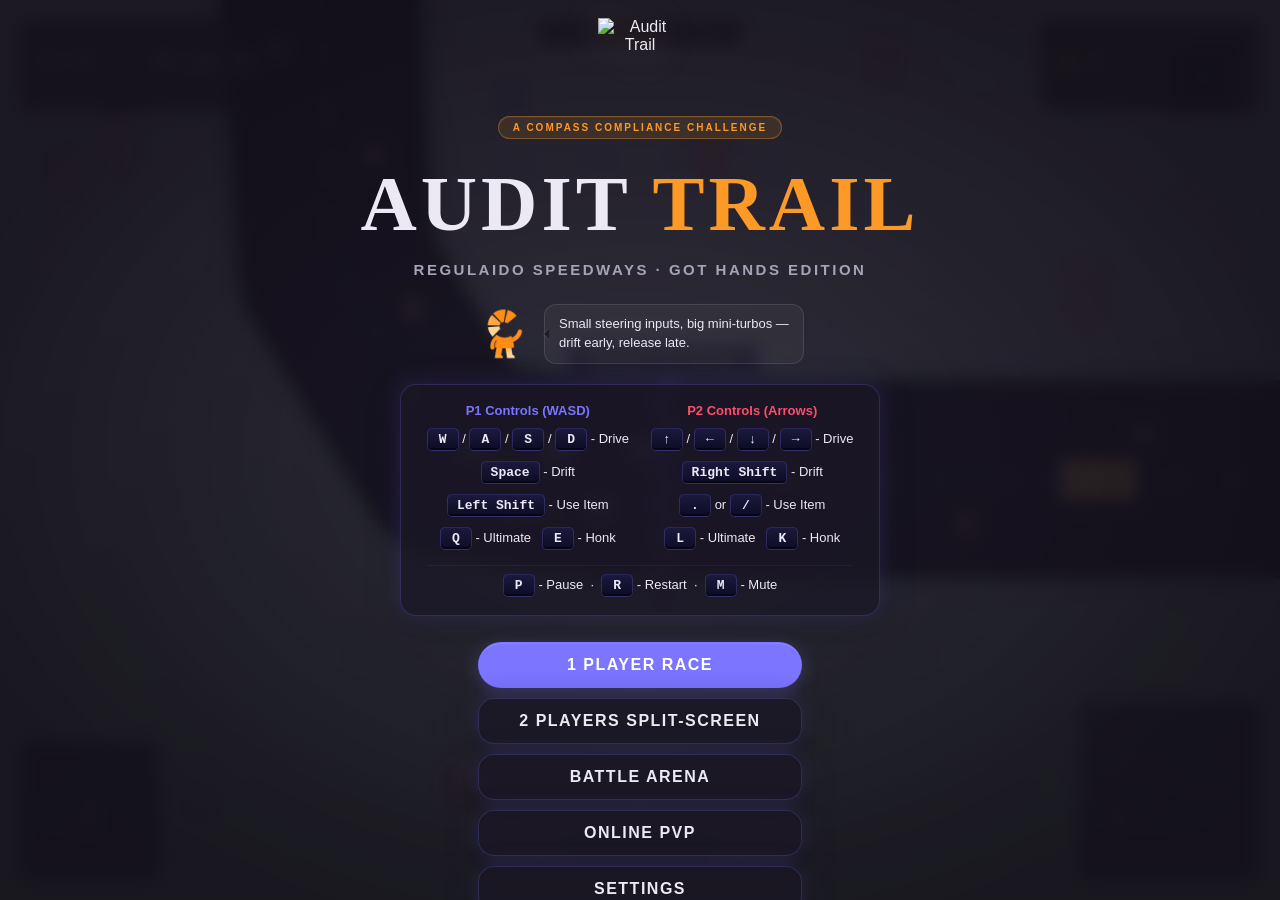
==== commit a5156bc0: "Polish Compass visuals and make arena jumps readable Co-authored-by: Cursor <cursoragent@cursor.com>" ====
--- a/index.html
+++ b/index.html
@@ -6,25 +6,48 @@
 <link rel="icon" type="image/svg+xml" href="favicon.svg" />
 <title>Audit Trail</title>
 <style>
-  /* ---- Regulaido brand tokens ---- */
+  /* ---- App Compass semantic tokens ---- */
   :root {
-    --reg-orange: #fd9927;       /* Regulaido primary (logomark) */
-    --reg-orange-soft: #fdb768;  /* Amber tint from logomark */
-    --reg-purple: #7b75ff;       /* Secondary accent */
-    --reg-cyan: #57f2ff;         /* Info / interactive */
-    --reg-ink: #060514;          /* Deep background */
+    --compass-primary: #7b75ff;
+    --compass-primary-dark: #8b85ff;
+    --compass-accent: #fd9927;
+    --compass-accent-soft: #fdb768;
+    --compass-light: #ffffff;
+    --compass-neutral: #f9f9f9;
+    --compass-info: #ebe4ff;
+    --compass-mint: #e6ffdc;
+    --compass-success: #a4ff80;
+    --compass-base-dark: #131019;
+    --compass-base-mid: #1b1726;
+    --compass-base-muted: #4f4870;
+    --compass-content: #ece9f5;
+    --compass-surface: rgba(27, 23, 38, 0.72);
+    --compass-surface-hover: rgba(79, 72, 112, 0.35);
+    --compass-border: rgba(123, 117, 255, 0.22);
+    --compass-border-subtle: rgba(235, 228, 255, 0.12);
+    --compass-glow-info: 0 0 24px rgba(123, 117, 255, 0.18), 0 8px 32px rgba(19, 16, 25, 0.45);
+    --compass-radius-card: 16px;
+    --compass-radius-pill: 999px;
+    --compass-font-body: 'PP Object Sans', 'Avenir Next', -apple-system, BlinkMacSystemFont, "Segoe UI", Roboto, "Helvetica Neue", Arial, sans-serif;
+    --compass-font-heading: 'Tiempos Text', Georgia, "Times New Roman", serif;
+    /* Legacy aliases — keep old --reg-* valid */
+    --reg-orange: var(--compass-accent);
+    --reg-orange-soft: var(--compass-accent-soft);
+    --reg-purple: var(--compass-primary);
+    --reg-cyan: var(--compass-primary-dark);
+    --reg-ink: var(--compass-base-dark);
     --reg-surface: rgba(255, 255, 255, 0.04);
     --reg-surface-hover: rgba(255, 255, 255, 0.08);
-    --reg-border: rgba(255, 255, 255, 0.1);
-    --reg-text: #f4eee6;         /* Warm near-white */
+    --reg-border: var(--compass-border-subtle);
+    --reg-text: var(--compass-content);
     --reg-text-dim: #a8a2b8;
   }
   *, *::before, *::after { box-sizing: border-box; margin: 0; padding: 0; }
   html, body {
     width: 100%; height: 100%; overflow: hidden;
-    background: #060514; /* Regulaido deep lavender-dark theme background */
-    color: #fff;
-    font-family: 'PP Object Sans', -apple-system, BlinkMacSystemFont, "Segoe UI", Roboto, "Helvetica Neue", Arial, sans-serif;
+    background: var(--compass-base-dark);
+    color: var(--compass-content);
+    font-family: var(--compass-font-body);
     user-select: none;
     -webkit-user-select: none;
     touch-action: none;
@@ -41,7 +64,7 @@
     padding: 24px;
     text-align: center;
     z-index: 10;
-    background: radial-gradient(ellipse at center, rgba(14, 12, 38, 0.82) 0%, rgba(6, 5, 20, 0.95) 80%);
+    background: radial-gradient(ellipse at center, rgba(27, 23, 38, 0.88) 0%, rgba(19, 16, 25, 0.96) 80%);
     backdrop-filter: blur(8px);
     -webkit-backdrop-filter: blur(8px);
     animation: fadeIn 0.35s ease-out;
@@ -54,6 +77,12 @@
     padding-top: 18px;
     padding-bottom: 18px;
   }
+  #title-screen {
+    overflow-y: auto;
+    justify-content: flex-start;
+    padding-top: 18px;
+    padding-bottom: 18px;
+  }
 
   @keyframes fadeIn { from { opacity: 0; } to { opacity: 1; } }
 
@@ -70,20 +99,37 @@
     height: auto;
     filter: drop-shadow(0 6px 18px rgba(253, 153, 39, 0.28));
   }
+  .app-badge {
+    display: inline-flex;
+    align-items: center;
+    justify-content: center;
+    padding: 5px 14px;
+    border-radius: var(--compass-radius-pill);
+    font-size: 10px;
+    font-weight: 800;
+    letter-spacing: 2px;
+    text-transform: uppercase;
+    color: var(--compass-accent);
+    background: rgba(253, 153, 39, 0.12);
+    border: 1px solid rgba(253, 153, 39, 0.35);
+    box-shadow: inset 0 1px 0 rgba(255, 255, 255, 0.06);
+  }
+  .title-kicker { margin-bottom: 12px; }
   .title-text {
+    font-family: var(--compass-font-heading);
     font-size: clamp(34px, 6.5vw, 78px);
-    font-weight: 800;
-    letter-spacing: 6px;
+    font-weight: 700;
+    letter-spacing: 4px;
     line-height: 1;
-    color: var(--reg-text);
+    color: var(--compass-content);
     margin-bottom: 8px;
     text-transform: uppercase;
   }
-  .title-text .accent { color: var(--reg-orange); }
+  .title-text .accent { color: var(--compass-accent); }
   .subtitle {
     font-size: clamp(12px, 1.4vw, 15px);
     color: var(--reg-text-dim);
-    letter-spacing: 3px;
+    letter-spacing: 2.5px;
     margin-bottom: 26px;
     text-transform: uppercase;
     font-weight: 600;
@@ -94,12 +140,12 @@
     grid-template-columns: auto auto;
     gap: 10px 22px;
     font-size: 13px;
-    background: rgba(8, 6, 26, 0.45);
+    background: var(--compass-surface);
     padding: 18px 26px;
-    border-radius: 14px;
+    border-radius: var(--compass-radius-card);
     margin-bottom: 26px;
-    border: 1px solid rgba(123, 117, 255, 0.15);
-    box-shadow: 0 10px 40px rgba(0,0,0,0.35);
+    border: 1px solid var(--compass-border);
+    box-shadow: var(--compass-glow-info);
   }
   .controls-grid .key {
     font-family: "SFMono-Regular", Consolas, "Liberation Mono", Menlo, monospace;
@@ -115,32 +161,39 @@
   }
   .controls-grid .desc { color: #ebe4ff; text-align: left; }
 
-  /* ---- Sleek flat buttons (Regulaido) ---- */
+  /* ---- Primary / ghost buttons (App Compass) ---- */
   .btn {
-    background: var(--reg-orange); /* Regulaido primary, flat */
-    color: #1a0f02;
+    background: var(--compass-primary);
+    color: var(--compass-light);
     font-weight: 700;
     font-size: 16px;
     padding: 13px 40px;
-    border: 1px solid transparent;
-    border-radius: 12px;
+    border: 1px solid rgba(123, 117, 255, 0.45);
+    border-radius: var(--compass-radius-pill);
     cursor: pointer;
     letter-spacing: 1.5px;
     text-transform: uppercase;
-    box-shadow: 0 2px 10px rgba(253, 153, 39, 0.2);
-    transition: background 0.15s ease, border-color 0.15s ease, transform 0.1s ease;
-  }
-  .btn:hover { background: var(--reg-orange-soft); transform: translateY(-1px); }
+    box-shadow: 0 4px 18px rgba(123, 117, 255, 0.28), inset 0 1px 0 rgba(255, 255, 255, 0.12);
+    transition: background 0.15s ease, border-color 0.15s ease, transform 0.1s ease, box-shadow 0.15s ease;
+  }
+  .btn:hover {
+    background: var(--compass-primary-dark);
+    transform: translateY(-1px);
+    box-shadow: 0 6px 22px rgba(139, 133, 255, 0.35), inset 0 1px 0 rgba(255, 255, 255, 0.14);
+  }
   .btn:active { transform: translateY(0); }
 
-  /* Secondary: quiet surface with thin border */
   .btn-alt {
-    background: var(--reg-surface);
-    color: var(--reg-text);
-    border: 1px solid var(--reg-border);
-    box-shadow: none;
-  }
-  .btn-alt:hover { background: var(--reg-surface-hover); border-color: rgba(255, 255, 255, 0.18); }
+    background: var(--compass-surface);
+    color: var(--compass-content);
+    border: 1px solid var(--compass-border);
+    border-radius: var(--compass-radius-card);
+    box-shadow: var(--compass-glow-info);
+  }
+  .btn-alt:hover {
+    background: var(--compass-surface-hover);
+    border-color: rgba(123, 117, 255, 0.38);
+  }
 
   .hint { font-size: 12px; color: #8a8da8; margin-top: 14px; letter-spacing: 1px; text-transform: uppercase; }
   .toggle-btn {
@@ -153,16 +206,18 @@
     box-shadow: none;
   }
   .toggle-btn.active {
-    color: var(--reg-ink);
-    background: var(--reg-cyan);
-    border-color: var(--reg-cyan);
+    color: var(--compass-light);
+    background: var(--compass-primary);
+    border-color: rgba(123, 117, 255, 0.55);
+    box-shadow: 0 0 14px rgba(123, 117, 255, 0.35), inset 0 0 0 1px rgba(253, 153, 39, 0.25);
   }
 
   .results {
-    background: rgba(8, 6, 26, 0.65);
+    background: var(--compass-surface);
     padding: 22px 36px;
-    border-radius: 16px;
-    border: 1px solid rgba(123, 117, 255, 0.15);
+    border-radius: var(--compass-radius-card);
+    border: 1px solid var(--compass-border);
+    box-shadow: var(--compass-glow-info);
     margin-bottom: 22px;
     min-width: 320px;
     max-width: 440px;
@@ -261,9 +316,9 @@
     margin: 8px 0;
   }
   .char-card {
-    background: rgba(8, 6, 26, 0.7);
-    border: 2px solid rgba(255, 255, 255, 0.08);
-    border-radius: 14px;
+    background: var(--compass-surface);
+    border: 1px solid var(--compass-border-subtle);
+    border-radius: var(--compass-radius-card);
     padding: 12px;
     width: min(200px, 30vw);
     min-width: 168px;
@@ -276,7 +331,7 @@
     position: relative;
     backdrop-filter: blur(8px);
     -webkit-backdrop-filter: blur(8px);
-    box-shadow: 0 8px 24px rgba(0, 0, 0, 0.35);
+    box-shadow: var(--compass-glow-info);
   }
   .char-card:hover {
     transform: translateY(-6px);
@@ -286,21 +341,21 @@
 
   /* Split-screen double player selection highlighting */
   .char-card.selected-p1 {
-    border-color: #7b75ff !important;
-    background: rgba(12, 10, 46, 0.85);
-    box-shadow: 0 0 25px rgba(123, 117, 255, 0.6), inset 0 0 10px rgba(123, 117, 255, 0.3) !important;
+    border-color: var(--compass-primary) !important;
+    background: rgba(27, 23, 38, 0.92);
+    box-shadow: 0 0 25px rgba(123, 117, 255, 0.45), inset 0 0 10px rgba(235, 228, 255, 0.08) !important;
     transform: scale(1.03);
   }
   .char-card.selected-p2 {
-    border-color: #ff4d6d !important;
-    background: rgba(26, 8, 32, 0.85);
-    box-shadow: 0 0 25px rgba(255, 77, 109, 0.6), inset 0 0 10px rgba(255, 77, 109, 0.3) !important;
+    border-color: var(--compass-accent) !important;
+    background: rgba(27, 23, 38, 0.92);
+    box-shadow: 0 0 25px rgba(253, 153, 39, 0.35), inset 0 0 10px rgba(253, 153, 39, 0.08) !important;
     transform: scale(1.03);
   }
   .char-card.selected-both {
-    border-color: #ffd86b !important;
-    background: rgba(24, 16, 24, 0.88);
-    box-shadow: 0 0 30px rgba(255, 216, 107, 0.65), inset 0 0 12px rgba(255, 216, 107, 0.35) !important;
+    border-color: var(--compass-success) !important;
+    background: rgba(27, 23, 38, 0.94);
+    box-shadow: 0 0 30px rgba(164, 255, 128, 0.35), inset 0 0 12px rgba(230, 255, 220, 0.1) !important;
     transform: scale(1.05);
   }
 
@@ -463,24 +518,23 @@
     border: 1px solid rgba(255,255,255,0.06);
   }
   .p1-status.locked {
-    color: #57f2ff;
-    border-color: #7b75ff;
+    color: var(--compass-primary-dark);
+    border-color: var(--compass-primary);
     box-shadow: 0 0 10px rgba(123, 117, 255, 0.3);
   }
   .p2-status.locked {
-    color: #fd9927;
-    border-color: #ff4d6d;
-    box-shadow: 0 0 10px rgba(255, 77, 109, 0.3);
-  }
-
-  /* P2P Multiplayer styles */
+    color: var(--compass-accent);
+    border-color: rgba(253, 153, 39, 0.55);
+    box-shadow: 0 0 10px rgba(253, 153, 39, 0.25);
+  }
+
   .p2p-panel {
-    background: rgba(13, 11, 33, 0.45);
+    background: var(--compass-surface);
     backdrop-filter: blur(16px);
     -webkit-backdrop-filter: blur(16px);
-    border: 1px solid rgba(123, 117, 255, 0.15);
-    box-shadow: 0 16px 36px rgba(0, 0, 0, 0.5), inset 0 1px 0 rgba(255, 255, 255, 0.05);
-    border-radius: 20px;
+    border: 1px solid var(--compass-border);
+    box-shadow: var(--compass-glow-info);
+    border-radius: var(--compass-radius-card);
     padding: 30px;
     width: 90%;
     max-width: 500px;
@@ -501,7 +555,7 @@
     font-weight: 800;
     text-transform: uppercase;
     letter-spacing: 1px;
-    color: #7b75ff;
+    color: var(--compass-primary);
   }
   .p2p-input-group {
     display: flex;
@@ -606,12 +660,12 @@
 
   /* Settings menu */
   .settings-panel {
-    background: rgba(13, 11, 33, 0.58);
+    background: var(--compass-surface);
     backdrop-filter: blur(16px);
     -webkit-backdrop-filter: blur(16px);
-    border: 1px solid rgba(123, 117, 255, 0.18);
-    box-shadow: 0 16px 36px rgba(0, 0, 0, 0.5), inset 0 1px 0 rgba(255, 255, 255, 0.05);
-    border-radius: 20px;
+    border: 1px solid var(--compass-border);
+    box-shadow: var(--compass-glow-info);
+    border-radius: var(--compass-radius-card);
     padding: 26px;
     width: min(92vw, 760px);
     display: flex;
@@ -783,31 +837,32 @@
     padding: 2px 6px 8px;
   }
   .map-card {
-    background: rgba(8, 6, 26, 0.6);
-    border: 2px solid rgba(255, 255, 255, 0.08);
-    border-radius: 12px;
+    background: var(--compass-surface);
+    border: 1px solid var(--compass-border-subtle);
+    border-radius: var(--compass-radius-card);
     padding: 9px 11px;
     width: 100%;
     cursor: pointer;
     transition: all 0.22s cubic-bezier(0.25, 0.8, 0.25, 1);
     backdrop-filter: blur(8px);
     -webkit-backdrop-filter: blur(8px);
-    box-shadow: 0 6px 20px rgba(0, 0, 0, 0.25);
+    box-shadow: var(--compass-glow-info);
     display: flex;
     flex-direction: column;
     align-items: flex-start;
     text-align: left;
     position: relative;
+    min-width: 0;
   }
   .map-card:hover {
     transform: translateY(-3px);
-    border-color: rgba(123, 117, 255, 0.5);
-    box-shadow: 0 8px 20px rgba(123, 117, 255, 0.2);
+    border-color: rgba(123, 117, 255, 0.45);
+    box-shadow: 0 8px 24px rgba(123, 117, 255, 0.18);
   }
   .map-card.selected {
-    border-color: #57f2ff;
-    background: rgba(12, 18, 56, 0.85);
-    box-shadow: 0 0 20px rgba(87, 242, 255, 0.45), inset 0 0 8px rgba(87, 242, 255, 0.2);
+    border-color: var(--compass-primary);
+    background: rgba(27, 23, 38, 0.92);
+    box-shadow: 0 0 20px rgba(123, 117, 255, 0.35), inset 0 0 8px rgba(235, 228, 255, 0.08);
     transform: scale(1.02);
   }
   .map-card.disabled {
@@ -847,6 +902,43 @@
     width: 100%;
     height: 100%;
   }
+  .map-feature-chips {
+    display: flex;
+    flex-wrap: wrap;
+    gap: 4px;
+    margin-bottom: 5px;
+    width: 100%;
+  }
+  .feature-chip {
+    display: inline-block;
+    padding: 2px 7px;
+    border-radius: var(--compass-radius-pill);
+    font-size: 8px;
+    font-weight: 800;
+    letter-spacing: 0.6px;
+    text-transform: uppercase;
+    color: var(--compass-info);
+    background: rgba(123, 117, 255, 0.14);
+    border: 1px solid rgba(123, 117, 255, 0.28);
+    white-space: nowrap;
+  }
+  .feature-chip.accent {
+    color: var(--compass-accent);
+    background: rgba(253, 153, 39, 0.12);
+    border-color: rgba(253, 153, 39, 0.32);
+  }
+  .feature-chip.success {
+    color: #1a2e14;
+    background: var(--compass-success);
+    border-color: rgba(164, 255, 128, 0.55);
+  }
+  .map-stat {
+    font-size: 9px;
+    color: var(--compass-primary-dark);
+    text-transform: uppercase;
+    letter-spacing: 0.5px;
+    font-family: "SFMono-Regular", Consolas, monospace;
+  }
   .map-desc {
     font-size: 10px;
     color: #a49fc4;
@@ -857,13 +949,6 @@
     -webkit-line-clamp: 2;
     -webkit-box-orient: vertical;
     overflow: hidden;
-  }
-  .map-stat {
-    font-size: 9px;
-    color: #57f2ff;
-    text-transform: uppercase;
-    letter-spacing: 0.5px;
-    font-family: "SFMono-Regular", Consolas, monospace;
   }
   .host-badge {
     position: absolute;
@@ -961,6 +1046,7 @@
   <div id="title-screen" class="overlay">
     <div class="brand-lockup">
       <img class="brand-mark" src="favicon.svg" alt="Audit Trail" width="84" height="84" />
+      <div class="app-badge title-kicker">A Compass Compliance Challenge</div>
       <div class="title-text">Audit <span class="accent">Trail</span></div>
     </div>
     <div class="subtitle">Regulaido Speedways &middot; Got Hands Edition</div>
@@ -2090,6 +2176,11 @@
     if (!kart || !kart.mergePullTimer || kart.mergePullTimer <= 0) continue;
     const target = kart.mergePullTarget || getKartById(kart.mergePullTargetId);
     if (!target || target === kart) continue;
+    const x1 = kart.x, y1 = kart.y - kartVisualZOffset(kart);
+    const x2 = target.x, y2 = target.y - kartVisualZOffset(target);
+    const dx = x2 - x1, dy = y2 - y1;
+    const len = Math.hypot(dx, dy) || 1;
+    const ux = dx / len, uy = dy / len;
     ctx.save();
     ctx.strokeStyle = `rgba(57, 255, 20, ${pulse})`;
     ctx.lineWidth = 2.5;
@@ -2098,9 +2189,27 @@
     ctx.setLineDash([10, 7]);
     ctx.lineDashOffset = -time * 0.12;
     ctx.beginPath();
-    ctx.moveTo(kart.x, kart.y - kartVisualZOffset(kart));
-    ctx.lineTo(target.x, target.y - kartVisualZOffset(target));
+    ctx.moveTo(x1, y1);
+    ctx.lineTo(x2, y2);
     ctx.stroke();
+    ctx.shadowBlur = 0;
+    ctx.setLineDash([]);
+    ctx.strokeStyle = hexToRgba(COMPASS_VISUAL.info, 0.75);
+    ctx.lineWidth = 1;
+    ctx.beginPath();
+    ctx.moveTo(x1, y1);
+    ctx.lineTo(x2, y2);
+    ctx.stroke();
+    const beadCount = 4;
+    for (let b = 0; b < beadCount; b++) {
+      const phase = ((time * 0.0012 + b / beadCount) % 1);
+      const bx = x1 + ux * len * phase;
+      const by = y1 + uy * len * phase;
+      ctx.fillStyle = b % 2 ? COMPASS_VISUAL.mint : COMPASS_VISUAL.primary;
+      ctx.beginPath();
+      ctx.arc(bx, by, 2.2, 0, TAU);
+      ctx.fill();
+    }
     ctx.restore();
   }
 }
@@ -2475,9 +2584,10 @@
   }
   if (game.particles) {
     game.particles.burst(kart.x, kart.y - 26, "#ff3366", 14, { type: "spark", spdMin: 1.5, spdMax: 4 });
+    spawnCompassRevokeFx(kart);
     game.particles.add({
       type: "text", text: "REVOKED!", x: kart.x, y: kart.y - 34,
-      vx: 0, vy: -1.1, life: 50, maxLife: 50, size: 15, color: "#ff3366", drag: 0.98,
+      vx: 0, vy: -1.1, life: 50, maxLife: 50, size: 15, color: "#ff3366", drag: 0.98, compassFx: true,
     });
   }
   if (transferAttacker) {
@@ -2491,6 +2601,7 @@
       triggerHitFlash("APPROVAL STOLEN +1", "#a4ff80", 80, transferAttacker);
     }
     if (game.particles) {
+      spawnApprovalTransferToken(kart, transferAttacker);
       game.particles.add({
         type: "text", text: transferAttacker.isPlayer ? "+1 APPROVAL!" : "STOLEN!", x: kart.x, y: kart.y - 50,
         vx: 0, vy: -1.2, life: 60, maxLife: 60, size: 17, color: "#a4ff80", drag: 0.98,
@@ -2664,16 +2775,19 @@
     // Drop shadow
     c.fillStyle = "rgba(0,0,0,0.45)";
     c.beginPath(); c.arc(cx, cy + 1.5, r, 0, TAU); c.fill();
-    // Glowing green seal
-    c.shadowBlur = 8; c.shadowColor = "#4dffaa";
-    c.fillStyle = "#4dffaa";
+    // Mint success seal with lavender/purple outer ring
+    c.shadowBlur = 8; c.shadowColor = COMPASS_VISUAL.sealFill;
+    c.fillStyle = COMPASS_VISUAL.sealFill;
     c.beginPath(); c.arc(cx, cy, r, 0, TAU); c.fill();
     c.shadowBlur = 0;
-    c.strokeStyle = "#0a1f14";
-    c.lineWidth = 1.5;
+    c.strokeStyle = COMPASS_VISUAL.sealRing;
+    c.lineWidth = 2;
     c.beginPath(); c.arc(cx, cy, r, 0, TAU); c.stroke();
+    c.strokeStyle = hexToRgba(COMPASS_VISUAL.info, 0.55);
+    c.lineWidth = 1;
+    c.beginPath(); c.arc(cx, cy, r - 2.5, 0, TAU); c.stroke();
     // Check mark
-    c.fillStyle = "#06231a";
+    c.fillStyle = COMPASS_VISUAL.sealMark;
     c.font = `bold ${Math.round(r * 1.5)}px sans-serif`;
     c.textAlign = "center"; c.textBaseline = "middle";
     c.fillText("✓", cx, cy + 0.5);
@@ -2810,6 +2924,127 @@
   const g = parseInt(s.slice(2, 4), 16);
   const b = parseInt(s.slice(4, 6), 16);
   return `rgba(${r},${g},${b},${alpha})`;
+}
+
+/** Frozen App Compass palette for canvas/HUD drawing (checkpoint 1). */
+const COMPASS_VISUAL = Object.freeze({
+  primary: "#7b75ff",
+  primaryDark: "#8b85ff",
+  accent: "#fd9927",
+  accentSoft: "#fdb768",
+  light: "#ffffff",
+  neutral: "#f9f9f9",
+  info: "#ebe4ff",
+  mint: "#e6ffdc",
+  success: "#a4ff80",
+  baseDark: "#131019",
+  baseMid: "#1b1726",
+  baseMuted: "#4f4870",
+  content: "#ece9f5",
+  textDim: "#a8a2b8",
+  hudBg: "rgba(19, 16, 25, 0.72)",
+  hudBorder: "rgba(123, 117, 255, 0.35)",
+  hudHighlight: "rgba(235, 228, 255, 0.1)",
+  sealFill: "#a4ff80",
+  sealRing: "#7b75ff",
+  sealMark: "#1a2e14",
+  skyDayTop: "#6eb5ff",
+  skyDayMid: "#ebe4ff",
+  skyDayBot: "#e6ffdc",
+  skyNightTop: "#131019",
+  skyNightBot: "#1b1726",
+  floorDayInner: "#edf5ec",
+  floorDayMid: "#d7e5dc",
+  floorDayOuter: "#b8cfbd",
+  floorNightInner: "#1b1726",
+  floorNightMid: "#131019",
+  floorNightOuter: "#0e1810",
+});
+
+const _compassPatternCache = new WeakMap();
+
+function getCompassFloorPattern(ctx, surfaceKey) {
+  let surfaceMap = _compassPatternCache.get(ctx);
+  if (!surfaceMap) {
+    surfaceMap = new Map();
+    _compassPatternCache.set(ctx, surfaceMap);
+  }
+  if (surfaceMap.has(surfaceKey)) return surfaceMap.get(surfaceKey);
+
+  const [tod, surface] = surfaceKey.split(":");
+  const day = tod === "day";
+  const tile = surface === "arena" ? 128 : surface === "road" ? 96 : 80;
+  const off = document.createElement("canvas");
+  off.width = tile;
+  off.height = tile;
+  const oc = off.getContext("2d");
+
+  if (surface === "arena") {
+    // Transparent dashboard grid: preserve the radial floor shading beneath it.
+    oc.strokeStyle = day ? "rgba(79, 72, 112, 0.08)" : "rgba(235, 228, 255, 0.045)";
+    oc.lineWidth = 1;
+    oc.beginPath();
+    for (let p = 32; p < tile; p += 32) {
+      oc.moveTo(p + 0.5, 0); oc.lineTo(p + 0.5, tile);
+      oc.moveTo(0, p + 0.5); oc.lineTo(tile, p + 0.5);
+    }
+    oc.stroke();
+    oc.strokeStyle = day ? "rgba(123, 117, 255, 0.19)" : "rgba(139, 133, 255, 0.12)";
+    oc.strokeRect(0.5, 0.5, tile - 1, tile - 1);
+    oc.fillStyle = day ? "rgba(253, 153, 39, 0.34)" : "rgba(253, 153, 39, 0.22)";
+    oc.fillRect(5, 5, 11, 2);
+    oc.fillRect(5, 5, 2, 11);
+    oc.fillStyle = day ? "rgba(164, 255, 128, 0.38)" : "rgba(164, 255, 128, 0.18)";
+    oc.beginPath(); oc.arc(tile / 2, tile / 2, 2, 0, TAU); oc.fill();
+  } else if (surface === "grass") {
+    // Transparent app-shell grid over the existing sky/ground gradient.
+    oc.strokeStyle = day ? "rgba(79, 72, 112, 0.09)" : "rgba(123, 117, 255, 0.06)";
+    oc.lineWidth = 1;
+    oc.beginPath();
+    oc.moveTo(0, tile - 0.5);
+    oc.lineTo(tile, tile - 0.5);
+    oc.moveTo(tile - 0.5, 0);
+    oc.lineTo(tile - 0.5, tile);
+    oc.stroke();
+    oc.fillStyle = day ? "rgba(230, 255, 220, 0.24)" : "rgba(235, 228, 255, 0.04)";
+    oc.fillRect(0, 0, tile, 2);
+  } else {
+    // Dense, quiet road material; all detail is baked once into this tile.
+    oc.fillStyle = day ? "#211c30" : "#15121f";
+    oc.fillRect(0, 0, tile, tile);
+    oc.strokeStyle = day ? "rgba(235, 228, 255, 0.08)" : "rgba(139, 133, 255, 0.08)";
+    oc.lineWidth = 1;
+    oc.beginPath();
+    oc.moveTo(0, 24.5); oc.lineTo(tile, 24.5);
+    oc.moveTo(0, 72.5); oc.lineTo(tile, 72.5);
+    oc.stroke();
+    oc.strokeStyle = day ? "rgba(123, 117, 255, 0.22)" : "rgba(79, 72, 112, 0.28)";
+    oc.setLineDash([10, 14]);
+    oc.beginPath(); oc.moveTo(0, tile / 2 + 0.5); oc.lineTo(tile, tile / 2 + 0.5); oc.stroke();
+    oc.setLineDash([]);
+    oc.fillStyle = day ? "rgba(253, 153, 39, 0.2)" : "rgba(253, 153, 39, 0.12)";
+    for (let i = 0; i < 4; i++) oc.fillRect(12 + i * 23, 12 + ((i * 17) % 70), 2, 2);
+  }
+
+  const pattern = ctx.createPattern(off, "repeat");
+  surfaceMap.set(surfaceKey, pattern);
+  return pattern;
+}
+
+function getMapFeatureChips(map) {
+  if (map.arena) {
+    const ramps = (map.ramps || []).filter((r) => r.kind !== "bump").length;
+    const bumps = (map.ramps || []).filter((r) => r.kind === "bump").length;
+    const chips = ["OPEN", `${ramps} RAMPS`];
+    if (bumps > 0) chips.push(`${bumps} BUMPS`);
+    if (map.reviewPlatformRadius > 0) chips.push("REVIEW ZONE");
+    return chips;
+  }
+  const chips = [`${(map.waypoints || []).length} SEGMENTS`];
+  const boosts = (map.boostPadSegs || []).length;
+  if (boosts > 0) chips.push(`${boosts} BOOSTS`);
+  if (map.id === "dragon_escape") chips.push("ENDLESS");
+  return chips;
 }
 
 /* ============================================================
@@ -6471,7 +6706,7 @@
     kart.z = 0;
     kart.vz = 0;
     if (wasAir && kart.isPlayer && game.particles) {
-      game.particles.burst(kart.x, kart.y, kart.color || "#ffffff", 6, { type: "spark", spdMin: 0.5, spdMax: 2 });
+      spawnRampLandingFx(kart);
       Sound.tone(280, 0.06, "sine", 0.08, 140);
     }
   } else {
@@ -6555,6 +6790,7 @@
     if (kart.isPlayer) {
       if (ramp.kind === "ramp") Sound.boost();
       else Sound.tone(420, 0.05, "triangle", 0.1, 200);
+      if (game.particles) spawnRampLaunchFx(kart, ramp);
     }
     return true;
   }
@@ -6684,8 +6920,8 @@
       });
     }
 
-    // Decorations: trees scattered off-road
-    this.decorations = this._generateDecor();
+    // Arena identity comes from fixed boundary landmarks; random pillars can obstruct chase view.
+    this.decorations = mapConfig.arenaFloor ? [] : this._generateDecor();
     this.spectators = this._generateSpectators();
 
     // Coins, boost pads, item boxes
@@ -6697,6 +6933,25 @@
     this.arenaFloor = mapConfig.arenaFloor || null;
     this.reviewPlatformRadius = mapConfig.reviewPlatformRadius || 0;
     this.ramps = this._normalizeRamps(mapConfig.ramps || []);
+    this.arenaBoundaryLandmarks = this.arenaFloor ? this._buildArenaBoundaryLandmarks() : null;
+  }
+
+  _buildArenaBoundaryLandmarks() {
+    const floor = this.arenaFloor;
+    const labels = ["POLICY", "EVIDENCE", "REVIEW", "APPROVED", "AUDIT", "COMPLY", "SIGN-OFF", "VERIFY"];
+    const count = Math.min(8, Math.max(4, labels.length));
+    const landmarks = [];
+    for (let i = 0; i < count; i++) {
+      const a = (i / count) * TAU - Math.PI / 2;
+      const dist = 0.9;
+      landmarks.push({
+        x: floor.cx + Math.cos(a) * floor.rx * dist,
+        y: floor.cy + Math.sin(a) * floor.ry * dist,
+        ang: a + Math.PI / 2,
+        label: labels[i],
+      });
+    }
+    return landmarks;
   }
 
   _normalizeRamps(entries) {
@@ -7300,7 +7555,6 @@
       this._drawArenaLane(ctx, time);
       this.drawRamps(ctx, time);
       if (!this.isOpen && !isBattleMode()) this._drawStartLine(ctx);
-      this._drawDecor(ctx);
       return;
     }
 
@@ -7504,101 +7758,126 @@
     const cy = floor.cy;
     const rx = floor.rx;
     const ry = floor.ry;
-
-    // Sky / backdrop
+    const todKey = day ? "day" : "night";
+
     const skyGrad = ctx.createLinearGradient(0, 0, 0, WORLD_H);
     if (day) {
-      skyGrad.addColorStop(0, "#5eb8ff");
-      skyGrad.addColorStop(0.45, "#9ed4ff");
-      skyGrad.addColorStop(1, "#d8ecff");
+      skyGrad.addColorStop(0, COMPASS_VISUAL.skyDayTop);
+      skyGrad.addColorStop(0.45, COMPASS_VISUAL.skyDayMid);
+      skyGrad.addColorStop(1, COMPASS_VISUAL.skyDayBot);
     } else {
-      skyGrad.addColorStop(0, "#060514");
-      skyGrad.addColorStop(1, "#0c0a24");
+      skyGrad.addColorStop(0, COMPASS_VISUAL.skyNightTop);
+      skyGrad.addColorStop(1, COMPASS_VISUAL.skyNightBot);
     }
     ctx.fillStyle = skyGrad;
     ctx.fillRect(-500, -500, WORLD_W + 1000, WORLD_H + 1000);
 
-    // Arena floor ellipse
     ctx.save();
     ctx.translate(cx, cy);
     ctx.scale(1, ry / rx);
-    const floorGrad = ctx.createRadialGradient(0, 0, rx * 0.1, 0, 0, rx);
+    const floorGrad = ctx.createRadialGradient(0, 0, rx * 0.08, 0, 0, rx);
     if (day) {
-      floorGrad.addColorStop(0, "#c8e6b8");
-      floorGrad.addColorStop(0.55, "#9ecf8a");
-      floorGrad.addColorStop(1, "#7ab86c");
+      floorGrad.addColorStop(0, COMPASS_VISUAL.floorDayInner);
+      floorGrad.addColorStop(0.5, COMPASS_VISUAL.floorDayMid);
+      floorGrad.addColorStop(1, COMPASS_VISUAL.floorDayOuter);
     } else {
-      floorGrad.addColorStop(0, "#142818");
-      floorGrad.addColorStop(0.55, "#0e2014");
-      floorGrad.addColorStop(1, "#08140c");
+      floorGrad.addColorStop(0, COMPASS_VISUAL.floorNightInner);
+      floorGrad.addColorStop(0.55, COMPASS_VISUAL.floorNightMid);
+      floorGrad.addColorStop(1, COMPASS_VISUAL.floorNightOuter);
     }
     ctx.fillStyle = floorGrad;
     ctx.beginPath();
     ctx.arc(0, 0, rx, 0, TAU);
     ctx.fill();
+
+    const gridPattern = getCompassFloorPattern(ctx, `${todKey}:arena`);
+    if (gridPattern) {
+      ctx.save();
+      ctx.clip();
+      ctx.fillStyle = gridPattern;
+      ctx.fillRect(-rx, -rx, rx * 2, rx * 2);
+      ctx.restore();
+    }
     ctx.restore();
 
-    // Grid accents
-    ctx.strokeStyle = day ? "rgba(123, 117, 255, 0.14)" : "rgba(123, 117, 255, 0.08)";
-    ctx.lineWidth = 1;
-    const gridStep = 120;
-    for (let gx = cx - rx; gx <= cx + rx; gx += gridStep) {
-      ctx.beginPath();
-      ctx.moveTo(gx, cy - ry);
-      ctx.lineTo(gx, cy + ry);
-      ctx.stroke();
-    }
-    for (let gy = cy - ry; gy <= cy + ry; gy += gridStep) {
-      ctx.beginPath();
-      ctx.moveTo(cx - rx, gy);
-      ctx.lineTo(cx + rx, gy);
-      ctx.stroke();
-    }
-
-    // Central review platform (visual only)
     if (this.reviewPlatformRadius > 0) {
       ctx.save();
       ctx.translate(cx, cy);
       const pr = this.reviewPlatformRadius;
-      ctx.fillStyle = day ? "rgba(255, 255, 255, 0.55)" : "rgba(123, 117, 255, 0.12)";
-      ctx.strokeStyle = day ? "rgba(87, 242, 255, 0.65)" : "rgba(87, 242, 255, 0.35)";
+      ctx.fillStyle = day ? hexToRgba(COMPASS_VISUAL.mint, 0.55) : hexToRgba(COMPASS_VISUAL.primary, 0.14);
+      ctx.strokeStyle = day ? hexToRgba(COMPASS_VISUAL.success, 0.75) : hexToRgba(COMPASS_VISUAL.primaryDark, 0.45);
       ctx.lineWidth = 3;
       ctx.beginPath();
       ctx.arc(0, 0, pr, 0, TAU);
       ctx.fill();
       ctx.stroke();
       ctx.setLineDash([18, 14]);
-      ctx.strokeStyle = day ? "rgba(253, 153, 39, 0.55)" : "rgba(253, 153, 39, 0.35)";
+      ctx.strokeStyle = day ? hexToRgba(COMPASS_VISUAL.accent, 0.55) : hexToRgba(COMPASS_VISUAL.accent, 0.35);
       ctx.beginPath();
       ctx.arc(0, 0, pr * 0.72, 0, TAU);
       ctx.stroke();
       ctx.setLineDash([]);
-      ctx.fillStyle = day ? "rgba(10, 8, 28, 0.55)" : "rgba(10, 8, 28, 0.75)";
-      ctx.font = "bold 11px monospace";
+      ctx.fillStyle = day ? hexToRgba(COMPASS_VISUAL.baseMid, 0.65) : hexToRgba(COMPASS_VISUAL.baseDark, 0.82);
+      ctx.font = "bold 11px sans-serif";
       ctx.textAlign = "center";
       ctx.textBaseline = "middle";
       ctx.fillText("REVIEW PLATFORM", 0, 0);
       ctx.restore();
     }
 
-    // Boundary ring / barrier
     ctx.save();
     ctx.translate(cx, cy);
     ctx.scale(1, ry / rx);
-    ctx.strokeStyle = day ? "rgba(255, 77, 109, 0.75)" : "rgba(255, 77, 109, 0.55)";
-    ctx.lineWidth = 10;
-    ctx.setLineDash([36, 22]);
-    ctx.lineDashOffset = -((time * 0.05) % 58);
+    ctx.strokeStyle = day ? hexToRgba(COMPASS_VISUAL.accent, 0.45) : hexToRgba(COMPASS_VISUAL.accent, 0.3);
+    ctx.lineWidth = 8;
+    ctx.setLineDash([28, 24]);
+    ctx.lineDashOffset = -((time * 0.05) % 52);
     ctx.beginPath();
-    ctx.arc(0, 0, rx - 6, 0, TAU);
+    ctx.arc(0, 0, rx - 8, 0, TAU);
     ctx.stroke();
     ctx.setLineDash([]);
-    ctx.strokeStyle = day ? "rgba(87, 242, 255, 0.85)" : "rgba(87, 242, 255, 0.55)";
+    ctx.strokeStyle = day ? hexToRgba(COMPASS_VISUAL.primary, 0.9) : hexToRgba(COMPASS_VISUAL.primaryDark, 0.65);
     ctx.lineWidth = 4;
     ctx.beginPath();
     ctx.arc(0, 0, rx, 0, TAU);
     ctx.stroke();
+    ctx.strokeStyle = day ? hexToRgba(COMPASS_VISUAL.success, 0.35) : hexToRgba(COMPASS_VISUAL.mint, 0.12);
+    ctx.lineWidth = 2;
+    ctx.beginPath();
+    ctx.arc(0, 0, rx * 0.55, 0, TAU);
+    ctx.stroke();
     ctx.restore();
+
+    this._drawArenaBoundaryLandmarks(ctx, day);
+  }
+
+  _drawArenaBoundaryLandmarks(ctx, day) {
+    const landmarks = this.arenaBoundaryLandmarks;
+    if (!landmarks?.length) return;
+    for (const lm of landmarks) {
+      ctx.save();
+      ctx.translate(lm.x, lm.y);
+      ctx.rotate(lm.ang);
+      const pw = 72;
+      const ph = 34;
+      ctx.fillStyle = day ? hexToRgba(COMPASS_VISUAL.baseMid, 0.88) : hexToRgba(COMPASS_VISUAL.baseDark, 0.92);
+      ctx.strokeStyle = hexToRgba(COMPASS_VISUAL.primary, day ? 0.55 : 0.4);
+      ctx.lineWidth = 1.5;
+      roundRect(ctx, -pw / 2, -ph / 2, pw, ph, 8);
+      ctx.fill();
+      ctx.stroke();
+      ctx.fillStyle = hexToRgba(COMPASS_VISUAL.info, 0.12);
+      roundRect(ctx, -pw / 2 + 2, -ph / 2 + 2, pw - 4, 6, 3);
+      ctx.fill();
+      ctx.fillStyle = lm.label === "APPROVED" ? COMPASS_VISUAL.success : COMPASS_VISUAL.accent;
+      ctx.fillRect(-pw / 2 + 4, -ph / 2 + 4, 10, 3);
+      ctx.fillStyle = day ? COMPASS_VISUAL.content : COMPASS_VISUAL.info;
+      ctx.font = "bold 8px sans-serif";
+      ctx.textAlign = "center";
+      ctx.textBaseline = "middle";
+      ctx.fillText(lm.label, 0, 2);
+      ctx.restore();
+    }
   }
 
   _drawArenaLane(ctx, time) {
@@ -7606,21 +7885,23 @@
     ctx.lineCap = "round";
     ctx.lineJoin = "round";
     const day = isDayMode();
-
-    ctx.strokeStyle = day ? "rgba(13, 11, 33, 0.25)" : "rgba(123, 117, 255, 0.15)";
+    const roadPattern = getCompassFloorPattern(ctx, `${day ? "day" : "night"}:road`);
+
+    ctx.strokeStyle = day ? hexToRgba(COMPASS_VISUAL.primary, 0.22) : hexToRgba(COMPASS_VISUAL.primary, 0.14);
     ctx.lineWidth = (this.halfWidth + 16) * 2;
-    ctx.shadowColor = "#7b75ff";
+    ctx.shadowColor = COMPASS_VISUAL.primary;
     ctx.shadowBlur = day ? 6 : 10;
     this.drawPath(ctx);
     ctx.stroke();
     ctx.shadowBlur = 0;
 
-    ctx.strokeStyle = day ? "#1a1738" : "#0d0b21";
+    ctx.strokeStyle = roadPattern || (day ? COMPASS_VISUAL.baseMid : COMPASS_VISUAL.baseDark);
     ctx.lineWidth = this.halfWidth * 2;
     this.drawPath(ctx);
     ctx.stroke();
 
-    ctx.strokeStyle = day ? "rgba(87, 242, 255, 0.35)" : "rgba(0, 229, 255, 0.15)";
+    // Sparse orange wayfinding ticks and purple center dashes mirror App Compass badges.
+    ctx.strokeStyle = day ? hexToRgba(COMPASS_VISUAL.accent, 0.56) : hexToRgba(COMPASS_VISUAL.accent, 0.28);
     ctx.lineWidth = 2;
     ctx.setLineDash([12, 48]);
     ctx.lineDashOffset = -((time * 0.08) % 60);
@@ -7628,7 +7909,7 @@
     ctx.stroke();
     ctx.setLineDash([]);
 
-    ctx.strokeStyle = day ? "rgba(123, 117, 255, 0.65)" : "rgba(123, 117, 255, 0.5)";
+    ctx.strokeStyle = day ? hexToRgba(COMPASS_VISUAL.primary, 0.75) : hexToRgba(COMPASS_VISUAL.primaryDark, 0.55);
     ctx.lineWidth = 4;
     ctx.setLineDash([24, 32]);
     this.drawPath(ctx);
@@ -7644,42 +7925,68 @@
       ctx.translate(ramp.x, ramp.y);
       ctx.rotate(ramp.ang);
       if (ramp.kind === "bump") {
-        ctx.fillStyle = day ? "rgba(253, 153, 39, 0.55)" : "rgba(253, 153, 39, 0.35)";
-        ctx.strokeStyle = day ? "#fd9927" : "rgba(253, 153, 39, 0.8)";
-        ctx.lineWidth = 2;
+        const hw = ramp.w * 0.5;
+        const hh = ramp.h * 0.5;
+        ctx.fillStyle = "rgba(19,16,25,0.28)";
+        roundRect(ctx, -hw + 2, -hh + 3, ramp.w, ramp.h, hh);
+        ctx.fill();
+        ctx.fillStyle = day ? "#e78b24" : "#754b20";
+        ctx.strokeStyle = day ? COMPASS_VISUAL.accent : COMPASS_VISUAL.accentSoft;
+        ctx.lineWidth = 1.5;
         roundRect(ctx, -ramp.w * 0.5, -ramp.h * 0.5, ramp.w, ramp.h, 4);
         ctx.fill();
         ctx.stroke();
-        ctx.strokeStyle = day ? "rgba(255,255,255,0.7)" : "rgba(255,255,255,0.45)";
-        ctx.lineWidth = 2;
-        ctx.setLineDash([8, 6]);
-        ctx.beginPath();
-        ctx.moveTo(-ramp.w * 0.4, 0);
-        ctx.lineTo(ramp.w * 0.4, 0);
-        ctx.stroke();
-        ctx.setLineDash([]);
+        // Contour bands make the low rounded hump legible from overhead.
+        for (let i = -1; i <= 1; i++) {
+          const x = i * ramp.w * 0.22;
+          const bandH = hh * (0.5 + (1 - Math.abs(i)) * 0.32);
+          ctx.strokeStyle = i === 0 ? "rgba(255,255,255,0.72)" : "rgba(19,16,25,0.28)";
+          ctx.lineWidth = i === 0 ? 2 : 1;
+          ctx.beginPath(); ctx.moveTo(x, -bandH); ctx.lineTo(x, bandH); ctx.stroke();
+        }
       } else {
         const hw = ramp.w * 0.5;
         const hh = ramp.h * 0.5;
-        ctx.fillStyle = day ? "rgba(87, 242, 255, 0.35)" : "rgba(87, 242, 255, 0.22)";
-        ctx.strokeStyle = day ? "#57f2ff" : "rgba(87, 242, 255, 0.75)";
+        const lipHalf = hh * 0.72;
+        ctx.fillStyle = "rgba(19,16,25,0.32)";
+        ctx.beginPath();
+        ctx.moveTo(-hw + 3, -hh + 4);
+        ctx.lineTo(-hw + 3, hh + 4);
+        ctx.lineTo(hw + 3, lipHalf + 4);
+        ctx.lineTo(hw + 3, -lipHalf + 4);
+        ctx.closePath();
+        ctx.fill();
+        ctx.fillStyle = day ? "#332d50" : "#211c35";
+        ctx.strokeStyle = day ? COMPASS_VISUAL.primary : COMPASS_VISUAL.primaryDark;
         ctx.lineWidth = 2.5;
         ctx.beginPath();
-        ctx.moveTo(-hw, hh);
-        ctx.lineTo(hw, hh);
-        ctx.lineTo(hw * 0.55, -hh);
+        ctx.moveTo(-hw, -hh);
+        ctx.lineTo(-hw, hh);
+        ctx.lineTo(hw, lipHalf);
+        ctx.lineTo(hw, -lipHalf);
         ctx.closePath();
         ctx.fill();
         ctx.stroke();
-        ctx.fillStyle = day ? "rgba(255,255,255,0.75)" : "rgba(255,255,255,0.5)";
-        for (let i = -2; i <= 2; i++) {
-          const cx = i * (hw * 0.28);
+        // Rising contour bands communicate the real 3D slope without adding animation cost.
+        for (let i = 1; i <= 3; i++) {
+          const t = i / 4;
+          const x = lerp(-hw, hw, t);
+          const halfAtX = lerp(hh, lipHalf, t);
+          ctx.strokeStyle = i === 3 ? COMPASS_VISUAL.accentSoft : hexToRgba(COMPASS_VISUAL.info, 0.38 + i * 0.12);
+          ctx.lineWidth = i === 3 ? 2.5 : 1.5;
+          ctx.beginPath(); ctx.moveTo(x, -halfAtX); ctx.lineTo(x, halfAtX); ctx.stroke();
+        }
+        ctx.fillStyle = day ? COMPASS_VISUAL.info : hexToRgba(COMPASS_VISUAL.info, 0.72);
+        for (let i = 0; i < 3; i++) {
+          const cx = -hw * 0.48 + i * hw * 0.42;
           ctx.beginPath();
-          ctx.moveTo(cx - 8, hh * 0.15);
-          ctx.lineTo(cx, -hh * 0.35);
-          ctx.lineTo(cx + 8, hh * 0.15);
+          ctx.moveTo(cx - 7, -6);
+          ctx.lineTo(cx + 3, 0);
+          ctx.lineTo(cx - 7, 6);
           ctx.fill();
         }
+        ctx.fillStyle = COMPASS_VISUAL.accent;
+        ctx.fillRect(hw - 4, -lipHalf, 4, lipHalf * 2);
       }
       ctx.restore();
     }
@@ -7755,33 +8062,23 @@
       ctx.fillRect(minX, -500, maxX - minX + 1000, WORLD_H + 1000);
     } else {
       const day = isDayMode();
-      // Cyberpunk canvas (night) or bright daylight arena palette
+      const todKey = day ? "day" : "night";
       const grad = ctx.createLinearGradient(0, 0, 0, WORLD_H);
       if (day) {
-        grad.addColorStop(0, "#6eb5ff");
-        grad.addColorStop(0.5, "#b8d9f0");
+        grad.addColorStop(0, COMPASS_VISUAL.skyDayTop);
+        grad.addColorStop(0.5, COMPASS_VISUAL.skyDayMid);
         grad.addColorStop(1, "#8ec49a");
       } else {
-        grad.addColorStop(0, "#060514");
-        grad.addColorStop(1, "#0c0a24");
+        grad.addColorStop(0, COMPASS_VISUAL.skyNightTop);
+        grad.addColorStop(1, COMPASS_VISUAL.skyNightBot);
       }
       ctx.fillStyle = grad;
       ctx.fillRect(-500, -500, WORLD_W + 1000, WORLD_H + 1000);
 
-      // Dynamic gridlines
-      ctx.strokeStyle = day ? "rgba(123, 117, 255, 0.12)" : "rgba(123, 117, 255, 0.08)";
-      ctx.lineWidth = 1;
-      for (let y = 0; y < WORLD_H; y += 80) {
-        ctx.beginPath();
-        ctx.moveTo(-500, y);
-        ctx.lineTo(WORLD_W + 500, y);
-        ctx.stroke();
-      }
-      for (let x = 0; x < WORLD_W; x += 80) {
-        ctx.beginPath();
-        ctx.moveTo(x, -500);
-        ctx.lineTo(x, WORLD_H + 500);
-        ctx.stroke();
+      const grassPattern = getCompassFloorPattern(ctx, `${todKey}:grass`);
+      if (grassPattern) {
+        ctx.fillStyle = grassPattern;
+        ctx.fillRect(minX, -500, maxX - minX + 1000, WORLD_H + 1000);
       }
     }
   }
@@ -8067,18 +8364,345 @@
 /* ============================================================
    PARTICLES
    ============================================================ */
+// Checkpoint 2: bounded 2D FX pools (documented caps)
+const PARTICLE_2D_MAX = 360;
+const PARTICLE_2D_IMPORTANT_RESERVE = 80;
+const SKID_2D_MAX = 400;
+const COMPASS_FX_3D_OVERLAY_MAX = 24;
+const APPROVAL_TOKEN_FRAMES = 40;
+
+function particleTrimPriority(p) {
+  if (p.type === "approvalToken") return 100;
+  if (p.type === "text" && p.text && /APPROVAL|STOLEN|\+1|REVOKED/i.test(p.text)) return 85;
+  if (p.compassFx) return 70;
+  if (p.type === "text") return 55;
+  if (p.type === "ring") return 45;
+  if (p.type === "line") return 35;
+  return 15;
+}
+
+function isImportantParticle(p) {
+  return particleTrimPriority(p) >= 70;
+}
+
+function admitParticle(list, p) {
+  const incomingPriority = particleTrimPriority(p);
+  if (!isImportantParticle(p)) {
+    let genericCount = 0;
+    for (let i = 0; i < list.length; i++) {
+      if (!isImportantParticle(list[i])) genericCount++;
+    }
+    if (genericCount >= PARTICLE_2D_MAX - PARTICLE_2D_IMPORTANT_RESERVE || list.length >= PARTICLE_2D_MAX) {
+      return false;
+    }
+    list.push(p);
+    return true;
+  }
+
+  if (list.length >= PARTICLE_2D_MAX) {
+    let evictIndex = -1;
+    let evictPriority = incomingPriority;
+    for (let i = 0; i < list.length; i++) {
+      const priority = particleTrimPriority(list[i]);
+      if (priority < evictPriority) {
+        evictPriority = priority;
+        evictIndex = i;
+      }
+    }
+    if (evictIndex < 0) return false;
+    list.splice(evictIndex, 1);
+  }
+  list.push(p);
+  return true;
+}
+
+function pushSkidMark(mark) {
+  game.skidMarks.push(mark);
+  while (game.skidMarks.length > SKID_2D_MAX) game.skidMarks.shift();
+}
+
+function drawCompassSealMini(c, x, y, r = 7) {
+  c.save();
+  c.fillStyle = "rgba(0,0,0,0.35)";
+  c.beginPath(); c.arc(x, y + 1, r, 0, TAU); c.fill();
+  c.fillStyle = COMPASS_VISUAL.sealFill;
+  c.beginPath(); c.arc(x, y, r, 0, TAU); c.fill();
+  c.strokeStyle = COMPASS_VISUAL.sealRing;
+  c.lineWidth = 1.6;
+  c.beginPath(); c.arc(x, y, r, 0, TAU); c.stroke();
+  c.fillStyle = COMPASS_VISUAL.sealMark;
+  c.font = `bold ${Math.round(r * 1.35)}px sans-serif`;
+  c.textAlign = "center"; c.textBaseline = "middle";
+  c.fillText("✓", x, y + 0.5);
+  c.restore();
+}
+
+function spawnCompassRevokeFx(kart) {
+  if (!game.particles) return;
+  const zOff = kartVisualZOffset(kart);
+  game.particles.add({
+    type: "ring", compassFx: true, x: kart.x, y: kart.y - 24 - zOff,
+    vx: 0, vy: 0, life: 22, maxLife: 22, size: 6, startSize: 22,
+    color: "#ff3366", drag: 1,
+  });
+  for (let i = 0; i < 9; i++) {
+    const ang = (i / 9) * TAU + rand(-0.15, 0.15);
+    const sp = rand(2.2, 4.8);
+    game.particles.add({
+      type: "rect", compassFx: true,
+      x: kart.x + Math.cos(ang) * 4, y: kart.y - 26 - zOff + Math.sin(ang) * 4,
+      vx: Math.cos(ang) * sp, vy: Math.sin(ang) * sp - 0.4,
+      life: rand(18, 28), maxLife: 28, size: rand(3, 5),
+      angle: ang, spin: rand(-0.25, 0.25), color: "#ff3366", drag: 0.9,
+    });
+  }
+}
+
+function spawnApprovalTransferToken(victim, attacker) {
+  if (!game.particles || !victim || !attacker) return;
+  const zOff = kartVisualZOffset(victim);
+  game.particles.add({
+    type: "approvalToken", compassFx: true,
+    victimRef: victim, attackerRef: attacker,
+    fromX: victim.x, fromY: victim.y - zOff,
+    toX: attacker.x, toY: attacker.y - kartVisualZOffset(attacker),
+    vx: 0, vy: 0, life: APPROVAL_TOKEN_FRAMES, maxLife: APPROVAL_TOKEN_FRAMES,
+    drag: 1,
+  });
+}
+
+function spawnCompassRamFx(def, att, dirx, diry) {
+  if (!game.particles) return;
+  const zOff = kartVisualZOffset(def);
+  game.particles.add({
+    type: "ring", compassFx: true, x: def.x, y: def.y - zOff,
+    vx: 0, vy: 0, life: 24, maxLife: 24, size: 8, startSize: 26,
+    color: COMPASS_VISUAL.primary, drag: 1,
+  });
+  game.particles.add({
+    type: "ring", compassFx: true, x: def.x, y: def.y - zOff,
+    vx: 0, vy: 0, life: 18, maxLife: 18, size: 4, startSize: 18,
+    color: COMPASS_VISUAL.accent, drag: 1,
+  });
+  game.particles.burst(def.x, def.y - zOff, COMPASS_VISUAL.mint, 6, {
+    type: "spark", spdMin: 2.5, spdMax: 5.5, compassFx: true,
+  });
+  game.particles.add({
+    type: "line", compassFx: true,
+    x: def.x + dirx * 8, y: def.y - zOff + diry * 8,
+    vx: dirx * 6, vy: diry * 6,
+    life: 16, maxLife: 16, size: 3, color: COMPASS_VISUAL.success, drag: 0.94,
+  });
+}
+
+function spawnRampLaunchFx(kart, ramp) {
+  if (!game.particles) return;
+  const zOff = kartVisualZOffset(kart);
+  const cos = Math.cos(ramp.ang), sin = Math.sin(ramp.ang);
+  game.particles.add({
+    type: "ring", compassFx: true, x: kart.x, y: kart.y - zOff,
+    vx: 0, vy: 0, life: 20, maxLife: 20, size: 6, startSize: 24,
+    color: COMPASS_VISUAL.accent, drag: 1,
+  });
+  for (let i = 0; i < 6; i++) {
+    const ang = ramp.ang + rand(-0.35, 0.35);
+    const sp = rand(2, 4.5);
+    game.particles.add({
+      type: "spark", compassFx: true,
+      x: kart.x + cos * 6, y: kart.y - zOff + sin * 6,
+      vx: Math.cos(ang) * sp, vy: Math.sin(ang) * sp - 1.2,
+      life: rand(14, 24), maxLife: 24, size: rand(2, 4),
+      color: pick([COMPASS_VISUAL.accent, COMPASS_VISUAL.accentSoft]), drag: 0.9,
+    });
+  }
+}
+
+function spawnRampLandingFx(kart) {
+  if (!game.particles) return;
+  const zOff = kartVisualZOffset(kart);
+  game.particles.add({
+    type: "ring", compassFx: true, x: kart.x, y: kart.y - zOff,
+    vx: 0, vy: 0, life: 22, maxLife: 22, size: 5, startSize: 20,
+    color: COMPASS_VISUAL.mint, drag: 1,
+  });
+  game.particles.add({
+    type: "ring", compassFx: true, x: kart.x, y: kart.y - zOff,
+    vx: 0, vy: 0, life: 16, maxLife: 16, size: 3, startSize: 14,
+    color: COMPASS_VISUAL.primary, drag: 1,
+  });
+  game.particles.burst(kart.x, kart.y - zOff, COMPASS_VISUAL.success, 5, {
+    type: "spark", spdMin: 0.8, spdMax: 2.2, compassFx: true,
+  });
+}
+
+let _compassFxProjectVec3 = null;
+const _compassFxViewportFull = { x: 0, y: 0, width: 0, height: 0 };
+const _compassFxViewportLeft = { x: 0, y: 0, width: 0, height: 0 };
+const _compassFxViewportRight = { x: 0, y: 0, width: 0, height: 0 };
+
+function compassFxScreenX(v, viewport) {
+  return viewport.x + (v.x * 0.5 + 0.5) * viewport.width;
+}
+
+function compassFxScreenY(v, viewport) {
+  return viewport.y + (-v.y * 0.5 + 0.5) * viewport.height;
+}
+
+function drawCompassFx3DOverlayParticle(c, p, time, camera, viewport, v) {
+  if (p.type === "approvalToken") {
+    const prog = 1 - clamp(p.life / p.maxLife, 0, 1);
+    const ease = prog * prog * (3 - 2 * prog);
+    let vx = p.fromX, vy = p.fromY, ax = p.toX, ay = p.toY;
+    const victim = p.victimRef;
+    const attacker = p.attackerRef;
+    if (victim && !victim.eliminated) {
+      vx = victim.x; vy = victim.y - kartVisualZOffset(victim);
+    }
+    if (attacker && !attacker.eliminated) {
+      ax = attacker.x; ay = attacker.y - kartVisualZOffset(attacker);
+    } else if (!attacker) {
+      return false;
+    }
+
+    v.set(
+      lerp(vx, ax, ease),
+      18 + lerp(victim?.z || 0, attacker?.z || 0, ease) * 0.5,
+      lerp(vy, ay, ease) - 18
+    );
+    v.project(camera);
+    if (v.z > 1) return false;
+    const sx = compassFxScreenX(v, viewport);
+    const sy = compassFxScreenY(v, viewport);
+    const trailLen = 5;
+    for (let i = 1; i <= trailLen; i++) {
+      const te = ease - i * 0.07;
+      if (te < 0) break;
+      v.set(
+        lerp(vx, ax, te),
+        18 + lerp(victim?.z || 0, attacker?.z || 0, te) * 0.5,
+        lerp(vy, ay, te) - 18
+      );
+      v.project(camera);
+      if (v.z > 1) continue;
+      c.globalAlpha = 0.15 + 0.12 * (trailLen - i);
+      c.strokeStyle = i % 2 ? COMPASS_VISUAL.mint : COMPASS_VISUAL.primary;
+      c.lineWidth = 2;
+      c.beginPath();
+      c.moveTo(compassFxScreenX(v, viewport), compassFxScreenY(v, viewport));
+      c.lineTo(sx, sy);
+      c.stroke();
+    }
+    c.globalAlpha = 0.88 + 0.12 * Math.sin(time * 0.02);
+    drawCompassSealMini(c, sx, sy, 10.5);
+    c.globalAlpha = 0.32 + 0.12 * Math.sin(time * 0.018);
+    c.strokeStyle = COMPASS_VISUAL.accent;
+    c.lineWidth = 1.5;
+    c.beginPath();
+    c.arc(sx, sy, 13 + Math.sin(time * 0.018) * 1.2, 0, TAU);
+    c.stroke();
+    if (p.life < 8 && attacker && !attacker.eliminated) {
+      v.set(attacker.x, 20 + (attacker.z || 0), attacker.y - kartVisualZOffset(attacker) - 16);
+      v.project(camera);
+      if (v.z <= 1) {
+        const pulse = (8 - p.life) / 8;
+        c.globalAlpha = pulse * 0.6;
+        c.strokeStyle = COMPASS_VISUAL.success;
+        c.lineWidth = 2;
+        c.beginPath();
+        c.arc(compassFxScreenX(v, viewport), compassFxScreenY(v, viewport), 10 + pulse * 8, 0, TAU);
+        c.stroke();
+      }
+    }
+    return true;
+  }
+
+  v.set(p.x, 14 + (p.zOff || 0), p.y);
+  v.project(camera);
+  if (v.z > 1) return false;
+  const sx = compassFxScreenX(v, viewport);
+  const sy = compassFxScreenY(v, viewport);
+  const t = clamp(p.life / p.maxLife, 0, 1);
+  c.globalAlpha = t;
+  if (p.type === "ring") {
+    const rad = p.size * (1 - t) + (p.startSize || p.size) * t;
+    c.strokeStyle = p.color;
+    c.lineWidth = 2;
+    c.beginPath();
+    c.arc(sx, sy, rad, 0, TAU);
+    c.stroke();
+  } else if (p.type === "text") {
+    c.fillStyle = p.color;
+    c.font = `bold ${p.size}px sans-serif`;
+    c.textAlign = "center"; c.textBaseline = "middle";
+    c.fillText(p.text, sx, sy);
+  } else if (p.type === "spark") {
+    c.fillStyle = p.color;
+    c.beginPath();
+    c.arc(sx, sy, (p.size || 3) * t, 0, TAU);
+    c.fill();
+  } else if (p.type === "line") {
+    c.strokeStyle = p.color;
+    c.lineWidth = p.size || 2;
+    c.beginPath();
+    c.moveTo(sx, sy);
+    c.lineTo(sx - (p.vx || 0) * 2, sy - (p.vy || 0) * 2);
+    c.stroke();
+  } else if (p.type === "rect") {
+    c.fillStyle = p.color;
+    c.fillRect(sx - p.size / 2, sy - p.size / 2, p.size, p.size);
+  }
+  return true;
+}
+
+function drawCompassFx3DOverlay(c, time, camera = THREE_STATE.camera, viewport = null) {
+  if (!window.THREE || !camera || !game.particles) return;
+  if (!_compassFxProjectVec3) _compassFxProjectVec3 = new THREE.Vector3();
+  const vp = viewport || _compassFxViewportFull;
+  if (!viewport) {
+    vp.x = 0; vp.y = 0; vp.width = VIEW_W; vp.height = VIEW_H;
+  }
+
+  c.save();
+  c.beginPath();
+  c.rect(vp.x, vp.y, vp.width, vp.height);
+  c.clip();
+  let drawn = 0;
+  const list = game.particles.list;
+
+  // Two allocation-free priority passes: Approval transfers can never be hidden by rings.
+  for (let i = 0; i < list.length && drawn < COMPASS_FX_3D_OVERLAY_MAX; i++) {
+    const p = list[i];
+    if (p.type !== "approvalToken") continue;
+    c.save();
+    if (drawCompassFx3DOverlayParticle(c, p, time, camera, vp, _compassFxProjectVec3)) drawn++;
+    c.restore();
+  }
+  for (let i = 0; i < list.length && drawn < COMPASS_FX_3D_OVERLAY_MAX; i++) {
+    const p = list[i];
+    if (p.type === "approvalToken" || !p.compassFx) continue;
+    c.save();
+    if (drawCompassFx3DOverlayParticle(c, p, time, camera, vp, _compassFxProjectVec3)) drawn++;
+    c.restore();
+  }
+  c.restore();
+}
+
 class ParticleSystem {
   constructor() { this.list = []; }
-  add(p) { this.list.push(p); }
+  add(p) {
+    return admitParticle(this.list, p);
+  }
   update(dt) {
     for (let i = this.list.length - 1; i >= 0; i--) {
       const p = this.list[i];
       p.life -= dt;
       if (p.life <= 0) { this.list.splice(i, 1); continue; }
-      p.x += p.vx * dt;
-      p.y += p.vy * dt;
-      p.vx *= Math.pow(p.drag || 0.96, dt);
-      p.vy *= Math.pow(p.drag || 0.96, dt);
+      if (p.type !== "approvalToken") {
+        p.x += p.vx * dt;
+        p.y += p.vy * dt;
+        p.vx *= Math.pow(p.drag || 0.96, dt);
+        p.vy *= Math.pow(p.drag || 0.96, dt);
+      }
       if (p.spin) p.angle = (p.angle || 0) + p.spin * dt;
     }
   }
@@ -8086,7 +8710,47 @@
     for (const p of this.list) {
       const t = clamp(p.life / p.maxLife, 0, 1);
       ctx.globalAlpha = t;
-      if (p.type === "spark") {
+      if (p.type === "approvalToken") {
+        const prog = 1 - t;
+        const ease = prog * prog * (3 - 2 * prog);
+        let vx = p.fromX, vy = p.fromY, ax = p.toX, ay = p.toY;
+        const victim = p.victimRef;
+        const attacker = p.attackerRef;
+        if (victim && !victim.eliminated) {
+          vx = victim.x; vy = victim.y - kartVisualZOffset(victim);
+        }
+        if (attacker && !attacker.eliminated) {
+          ax = attacker.x; ay = attacker.y - kartVisualZOffset(attacker);
+        }
+        const cx = lerp(vx, ax, ease);
+        const cy = lerp(vy, ay, ease) - 16;
+        const trailSteps = 6;
+        for (let i = 1; i <= trailSteps; i++) {
+          const te = ease - i * 0.06;
+          if (te < 0) break;
+          const tx = lerp(vx, ax, te);
+          const ty = lerp(vy, ay, te) - 16;
+          ctx.globalAlpha = 0.12 + 0.1 * (trailSteps - i);
+          ctx.strokeStyle = i % 2 ? COMPASS_VISUAL.mint : COMPASS_VISUAL.primary;
+          ctx.lineWidth = 2;
+          ctx.beginPath();
+          ctx.moveTo(tx, ty);
+          ctx.lineTo(cx, cy);
+          ctx.stroke();
+        }
+        ctx.globalAlpha = 0.9 + 0.1 * Math.sin(prog * Math.PI);
+        drawCompassSealMini(ctx, cx, cy, 7);
+        if (p.life < 8 && attacker && !attacker.eliminated) {
+          const pulse = (8 - p.life) / 8;
+          const ax2 = attacker.x, ay2 = attacker.y - kartVisualZOffset(attacker) - 14;
+          ctx.globalAlpha = pulse * 0.65;
+          ctx.strokeStyle = COMPASS_VISUAL.success;
+          ctx.lineWidth = 2;
+          ctx.beginPath();
+          ctx.arc(ax2, ay2, 8 + pulse * 10, 0, TAU);
+          ctx.stroke();
+        }
+      } else if (p.type === "spark") {
         ctx.fillStyle = p.color;
         ctx.beginPath();
         ctx.arc(p.x, p.y, p.size * t, 0, TAU);
@@ -8102,7 +8766,7 @@
         ctx.strokeStyle = p.color;
         ctx.lineWidth = 2;
         ctx.beginPath();
-        ctx.arc(p.x, p.y, p.size * (1 - t) + p.startSize * t, 0, TAU);
+        ctx.arc(p.x, p.y, p.size * (1 - t) + (p.startSize || p.size) * t, 0, TAU);
         ctx.stroke();
       } else if (p.type === "text") {
         ctx.fillStyle = p.color;
@@ -8117,21 +8781,23 @@
         ctx.lineTo(p.x - p.vx * 1.5, p.y - p.vy * 1.5);
         ctx.stroke();
       }
-    }
-    ctx.globalAlpha = 1;
+      ctx.globalAlpha = 1;
+    }
   }
   burst(x, y, color, count = 12, opts = {}) {
     for (let i = 0; i < count; i++) {
       const ang = Math.random() * TAU;
       const sp = rand(opts.spdMin || 1.5, opts.spdMax || 4.5);
-      this.add({
+      const admitted = admitParticle(this.list, {
         type: opts.type || "spark",
         x, y,
         vx: Math.cos(ang) * sp, vy: Math.sin(ang) * sp,
         life: rand(15, 35), maxLife: 35,
         size: rand(2, 5),
         color, drag: 0.92,
+        compassFx: !!opts.compassFx,
       });
+      if (!admitted && !opts.compassFx) break;
     }
   }
 }
@@ -9189,7 +9855,6 @@
     const shadowScale = 1 - Math.min(z / 80, 0.45);
     const shadowAlpha = 0.35 * (1 - Math.min(z / 50, 0.7));
 
-    // Shadow stays at ground x/y
     ctx.save();
     ctx.fillStyle = `rgba(0,0,0,${shadowAlpha})`;
     ctx.beginPath();
@@ -9197,137 +9862,142 @@
     ctx.fill();
     ctx.restore();
 
+    const spd = this.speed();
+    const latV = this.vx * (-Math.sin(this.heading)) + this.vy * Math.cos(this.heading);
+    const bob = clamp(Math.sin(time * 0.018 + this.heading) * spd * 0.06, -1.2, 1.2);
+    const lean = clamp(latV * 0.05, -1.5, 1.5);
+    const airBob = clamp(z * 0.015, 0, 1.5);
+
     ctx.save();
-    ctx.translate(this.x, this.y - zOff);
-    ctx.rotate(this.heading);
+    ctx.translate(this.x, this.y - zOff - (bob + airBob) * 0.5);
+    ctx.rotate(this.heading + lean * 0.025);
     if (airScale !== 1) ctx.scale(airScale, airScale);
 
-    // Wheels (rear/front pairs)
+    const frameCol = COMPASS_VISUAL.baseDark;
+    const railCol = this.color;
+    const panelCol = COMPASS_VISUAL.info;
+    const panelHi = COMPASS_VISUAL.neutral;
+    const noseCol = COMPASS_VISUAL.accent;
+    const rearCol = COMPASS_VISUAL.primary;
+
+    // Wheels — dark, obvious front/rear pairs
     ctx.fillStyle = "#0a0a0a";
     ctx.fillRect(-12, -12, 7, 4);
     ctx.fillRect(-12, 8, 7, 4);
     ctx.fillRect(7, -12, 7, 4);
     ctx.fillRect(7, 8, 7, 4);
-
-    // Body main
-    const grad = ctx.createLinearGradient(-16, -10, 16, 10);
-    grad.addColorStop(0, this._lighten(this.color, 0.25));
-    grad.addColorStop(0.5, this.color);
-    grad.addColorStop(1, this._darken(this.color, 0.25));
-    ctx.fillStyle = grad;
-    this._roundRect(ctx, -14, -10, 28, 20, 5);
+    ctx.fillStyle = "#222";
+    ctx.fillRect(8, -11, 2, 2);
+    ctx.fillRect(8, 9, 2, 2);
+
+    // Dark structural frame (card chassis)
+    ctx.fillStyle = frameCol;
+    this._roundRect(ctx, -15, -11, 30, 22, 5);
     ctx.fill();
-
-    // Hood stripe
-    ctx.fillStyle = this._darken(this.color, 0.45);
-    this._roundRect(ctx, -2, -8, 12, 16, 3);
+    ctx.strokeStyle = COMPASS_VISUAL.baseMuted;
+    ctx.lineWidth = 1;
+    ctx.stroke();
+
+    // Character-color side rails
+    ctx.fillStyle = railCol;
+    ctx.fillRect(-15, -10, 3, 20);
+    ctx.fillRect(12, -10, 3, 20);
+    ctx.fillStyle = this._lighten(railCol, 0.2);
+    ctx.fillRect(-14, -9, 1, 18);
+    ctx.fillRect(13, -9, 1, 18);
+
+    // Lavender/near-white central body panel
+    ctx.fillStyle = panelCol;
+    this._roundRect(ctx, -10, -8, 20, 16, 4);
     ctx.fill();
-
-    // Cockpit
-    ctx.fillStyle = "#1a1d28";
-    this._roundRect(ctx, -6, -6, 9, 12, 3);
+    ctx.fillStyle = panelHi;
+    this._roundRect(ctx, -8, -6, 16, 5, 2);
     ctx.fill();
 
-    // Driver helmet (small dot)
-    ctx.fillStyle = this._lighten(this.color, 0.5);
+    // Small orange nose accent badge (front = +x)
+    ctx.fillStyle = noseCol;
+    this._roundRect(ctx, 10, -5, 5, 10, 2);
+    ctx.fill();
+    ctx.fillStyle = this._lighten(noseCol, 0.25);
+    ctx.fillRect(12, -3, 2, 6);
+
+    // Subtle purple rear detail
+    ctx.fillStyle = rearCol;
+    ctx.fillRect(-15, -8, 2, 16);
+    ctx.fillStyle = hexToRgba(COMPASS_VISUAL.primaryDark, 0.55);
+    ctx.fillRect(-14, -6, 1, 12);
+
+    // Cockpit recess
+    ctx.fillStyle = COMPASS_VISUAL.baseMid;
+    this._roundRect(ctx, -5, -5, 8, 10, 3);
+    ctx.fill();
+
+    // Driver helmet
+    ctx.fillStyle = this._lighten(this.color, 0.45);
     ctx.beginPath();
     ctx.arc(-1, 0, 3, 0, TAU);
     ctx.fill();
 
-    // Front headlights with glow
+    // Front headlights
     const headlightBrightness = 0.8 + 0.2 * Math.sin(time * 0.008 + this.x * 0.01);
-    ctx.shadowBlur = 6;
-    ctx.shadowColor = `rgba(255, 245, 176, ${headlightBrightness * 0.6})`;
     ctx.fillStyle = `rgba(255, 245, 176, ${headlightBrightness})`;
-    ctx.fillRect(13, -7, 2, 4);
-    ctx.fillRect(13, 3, 2, 4);
-    ctx.shadowBlur = 0;
-
-    // Spoiler (rear)
-    ctx.fillStyle = this._darken(this.color, 0.55);
-    ctx.fillRect(-15, -9, 3, 18);
-
-    // Taillights (glow red when braking/slow)
+    ctx.fillRect(14, -6, 2, 3);
+    ctx.fillRect(14, 3, 2, 3);
+
+    // Rear spoiler + taillights
+    ctx.fillStyle = frameCol;
+    ctx.fillRect(-16, -9, 2, 18);
     const isBraking = this.speed() < 1.5 || this.spinoutTimer > 0;
-    const tailAlpha = isBraking ? 0.9 : 0.3;
+    const tailAlpha = isBraking ? 0.9 : 0.35;
     ctx.fillStyle = `rgba(255, 40, 40, ${tailAlpha})`;
-    if (isBraking) { ctx.shadowBlur = 6; ctx.shadowColor = "#ff2828"; }
-    ctx.fillRect(-16, -7, 2, 3);
-    ctx.fillRect(-16, 4, 2, 3);
-    ctx.shadowBlur = 0;
-
-    // Character-specific kart decorations
+    ctx.fillRect(-16, -6, 2, 3);
+    ctx.fillRect(-16, 3, 2, 3);
+
+    // Character-specific flourishes (identity preserved)
     if (this.charId === "anton") {
-      // Antenna with bobbing tip
       ctx.strokeStyle = "#aaa";
       ctx.lineWidth = 1;
       ctx.beginPath();
       ctx.moveTo(-8, -10);
-      ctx.lineTo(-12, -18);
+      ctx.lineTo(-12, -17 + bob * 0.3);
       ctx.stroke();
       ctx.fillStyle = "#ff4d6d";
       ctx.beginPath();
-      ctx.arc(-12, -18, 2, 0, TAU);
+      ctx.arc(-12, -17 + bob * 0.3, 2, 0, TAU);
       ctx.fill();
-      // Speed stripe on hood
       ctx.fillStyle = "rgba(255,77,109,0.5)";
       ctx.fillRect(4, -2, 8, 1);
       ctx.fillRect(4, 1, 8, 1);
     } else if (this.charId === "artur") {
-      // Flame decals on sides
-      ctx.fillStyle = "rgba(255,138,59,0.6)";
+      ctx.fillStyle = "rgba(255,138,59,0.55)";
       ctx.beginPath();
-      ctx.moveTo(-10, -10);
-      ctx.lineTo(2, -8);
-      ctx.lineTo(-4, -6);
-      ctx.closePath();
-      ctx.fill();
+      ctx.moveTo(-10, -10); ctx.lineTo(2, -8); ctx.lineTo(-4, -6); ctx.closePath(); ctx.fill();
       ctx.beginPath();
-      ctx.moveTo(-10, 10);
-      ctx.lineTo(2, 8);
-      ctx.lineTo(-4, 6);
-      ctx.closePath();
-      ctx.fill();
-      // Roof scoop
+      ctx.moveTo(-10, 10); ctx.lineTo(2, 8); ctx.lineTo(-4, 6); ctx.closePath(); ctx.fill();
       ctx.fillStyle = this._darken(this.color, 0.3);
       ctx.fillRect(-4, -4, 5, 8);
     } else if (this.charId === "rissal") {
-      // Neon underglow line
-      ctx.shadowBlur = 6;
-      ctx.shadowColor = "#4dffaa";
-      ctx.strokeStyle = "rgba(77,255,170,0.7)";
+      ctx.strokeStyle = "rgba(77,255,170,0.75)";
       ctx.lineWidth = 1.5;
       ctx.beginPath();
-      ctx.moveTo(-14, -11);
-      ctx.lineTo(14, -11);
-      ctx.moveTo(-14, 11);
-      ctx.lineTo(14, 11);
+      ctx.moveTo(-14, -11); ctx.lineTo(14, -11);
+      ctx.moveTo(-14, 11); ctx.lineTo(14, 11);
       ctx.stroke();
-      ctx.shadowBlur = 0;
     } else if (this.charId === "pia") {
-      // Wider bumper bars (tank look)
       ctx.fillStyle = this._darken(this.color, 0.4);
       ctx.fillRect(-16, -12, 32, 2);
       ctx.fillRect(-16, 10, 32, 2);
-      // Reinforced front
-      ctx.fillStyle = "#9d4dff";
-      ctx.fillRect(14, -9, 2, 18);
+      ctx.fillStyle = rearCol;
+      ctx.fillRect(15, -8, 2, 16);
     } else if (this.charId === "florian") {
-      // Executive racing stripe (center)
       ctx.fillStyle = "rgba(164,255,128,0.45)";
-      ctx.fillRect(-14, -1, 28, 2);
-      // Regulatory badge (small diamond on hood)
+      ctx.fillRect(-10, -1, 20, 2);
       ctx.fillStyle = "#57f2ff";
       ctx.beginPath();
-      ctx.moveTo(8, 0);
-      ctx.lineTo(6, -2);
-      ctx.lineTo(4, 0);
-      ctx.lineTo(6, 2);
-      ctx.closePath();
+      ctx.moveTo(8, 0); ctx.lineTo(6, -2); ctx.lineTo(4, 0); ctx.lineTo(6, 2); ctx.closePath();
       ctx.fill();
     }
 
-    // Ultimate ready glow
     if (this.ultReady) {
       const pulse = 0.4 + 0.4 * Math.sin(time * 0.015);
       ctx.strokeStyle = `rgba(255, 216, 107, ${pulse})`;
@@ -9338,21 +10008,14 @@
       ctx.stroke();
       ctx.setLineDash([]);
     }
-
-    // Ultimate active aura
     if (this.ultActiveTimer > 0) {
       const a = 0.5 + 0.3 * Math.sin(time * 0.025);
-      ctx.shadowBlur = 15;
-      ctx.shadowColor = this.color;
       ctx.strokeStyle = `rgba(255, 255, 255, ${a})`;
       ctx.lineWidth = 3;
       ctx.beginPath();
       ctx.arc(0, 0, 24, 0, TAU);
       ctx.stroke();
-      ctx.shadowBlur = 0;
-    }
-
-    // Shield
+    }
     if (this.shieldTimer > 0) {
       const a = 0.3 + 0.2 * Math.sin(time * 0.02);
       ctx.strokeStyle = `rgba(120, 220, 255, ${a + 0.4})`;
@@ -9361,8 +10024,6 @@
       ctx.arc(0, 0, 22, 0, TAU);
       ctx.stroke();
     }
-
-    // Handling buff aura
     if (this.handlingTimer > 0) {
       ctx.strokeStyle = "rgba(160, 255, 160, 0.45)";
       ctx.lineWidth = 2;
@@ -9373,7 +10034,6 @@
 
     ctx.restore();
 
-    // Boost flame (in world space behind kart)
     if (this.boostTimer > 0) this._drawFlame(ctx, time);
   }
 
@@ -9498,6 +10158,9 @@
     } else {
       r = this.applyPhysics(input, track, dt, onRoad);
     }
+    this._driftTimer = r.drifting
+      ? Math.max(this._driftTimer || 0, 2)
+      : Math.max(0, (this._driftTimer || 0) - dt);
 
     // Off-road effects (digital green dust particles + spatialized static noise)
     if (!onRoad && this.speed() > 1.0) {
@@ -9539,7 +10202,7 @@
       for (const side of [-1, 1]) {
         let col = `rgba(20,20,30,0.6)`;
         if (this.charId === "rissal") col = `rgba(104, 255, 157, 0.75)`;
-        game.skidMarks.push({
+        pushSkidMark({
           x: this.x - fx * 10 + lx * side * 7,
           y: this.y - fy * 10 + ly * side * 7,
           life: 220, maxLife: 220, size: this.charId === "rissal" ? 5 : 4,
@@ -9862,6 +10525,9 @@
 
     this.maxSpeed = origMaxSpeed;
     this.acceleration = origAcceleration;
+    this._driftTimer = r.drifting
+      ? Math.max(this._driftTimer || 0, 2)
+      : Math.max(0, (this._driftTimer || 0) - dt);
 
     // Off-road effects (digital green dust particles + spatialized static noise)
     if (!onRoad && this.speed() > 1.0) {
@@ -9903,7 +10569,7 @@
       for (const side of [-1, 1]) {
         let col = `rgba(20,20,30,0.5)`;
         if (this.charId === "rissal") col = `rgba(104, 255, 157, 0.7)`;
-        game.skidMarks.push({
+        pushSkidMark({
           x: this.x - fx * 10 + lx * side * 7,
           y: this.y - fy * 10 + ly * side * 7,
           life: 180, maxLife: 180, size: this.charId === "rissal" ? 5 : 4,
@@ -10754,10 +11420,17 @@
       }
     }
 
+    const featureChips = getMapFeatureChips(map);
+    const chipsHtml = featureChips.map((chip, ci) => {
+      const cls = chip === "OPEN" || chip === "ENDLESS" ? "accent" : (chip.includes("REVIEW") || chip.includes("APPROVED") ? "success" : "");
+      return `<span class="feature-chip${cls ? " " + cls : ""}">${chip}</span>`;
+    }).join("");
+
     card.innerHTML = `
       ${hostLabelHTML}
       <div class="map-preview">${getMapPreviewSvg(map)}</div>
       <div class="map-name">${map.name}</div>
+      <div class="map-feature-chips">${chipsHtml}</div>
       <div class="map-desc">${map.desc}</div>
       <div class="map-stat">GRID: ${map.worldW}x${map.worldH} · SEGMENTS: ${map.waypoints.length}</div>
     `;
@@ -11730,6 +12403,7 @@
   registerBattleHit(att);
   if (def.isPlayer || att.isPlayer) { Sound.crash(); game.shake = Math.max(game.shake, 8); }
   if (def.isPlayer) triggerHitFlash("RAMMED!", "#ff3366", 80, def);
+  spawnCompassRamFx(def, att, dirx, diry);
   game.particles.burst(def.x, def.y, "#ff3366", 22, { type: "spark", spdMin: 2, spdMax: 6 });
   if (game.particles) {
     game.particles.add({
@@ -13068,6 +13742,8 @@
   startLineMesh: null,
   edgeGlowLines: [],
   pillarRings: [],
+  arenaMarkerPanelMesh: null,
+  arenaMarkerCapMesh: null,
 };
 
 const ENABLE_3D_SHADOWS = new URLSearchParams(window.location.search).has("shadows3d");
@@ -13154,33 +13830,33 @@
     scenery: "japanese",
   },
   battle_arena: {
-    sky: ["#060514", "#0e0630", "#180a40", "#0d1a28", "#060514"],
-    skyDay: ["#4da8ff", "#7ec8ff", "#a8dcff", "#c8e8ff", "#d8ecff"],
-    fog: [0x060514, 0.00035],
-    fogDay: [0xb8d9f0, 0.00012],
-    ground: "#0e2014",
-    groundDay: "#9ecf8a",
-    groundAccent: "#142818",
-    groundAccentDay: "#c8e6b8",
+    sky: ["#131019", "#1b1726", "#4f4870", "#1b1726", "#131019"],
+    skyDay: ["#7fbee0", "#70b3dc", "#5aa4d4", "#4293c9", "#287fbe"],
+    fog: [0x131019, 0.00035],
+    fogDay: [0x8cc4df, 0.00004],
+    ground: "#131019",
+    groundDay: "#9fcf9d",
+    groundAccent: "#1b1726",
+    groundAccentDay: "#79ad7f",
     gridColor: 0x7b75ff,
-    gridSecondary: 0x1a1040,
-    clearColor: 0x060514,
-    clearColorDay: 0xb8d9f0,
+    gridSecondary: 0x4f4870,
+    clearColor: 0x131019,
+    clearColorDay: 0x8cc4df,
     scenery: "cyber",
   },
   battle_open_arena: {
-    sky: ["#080614", "#100a20", "#1a1038", "#141030", "#080614"],
-    skyDay: ["#5eb0ff", "#8ecfff", "#b5ddff", "#d0eaff", "#e0f2ff"],
-    fog: [0x080614, 0.0003],
-    fogDay: [0xc5ddf5, 0.0001],
-    ground: "#0c1420",
-    groundDay: "#a8c88e",
-    groundAccent: "#101a28",
-    groundAccentDay: "#d0e4b8",
-    gridColor: 0x57f2ff,
-    gridSecondary: 0x101828,
-    clearColor: 0x080614,
-    clearColorDay: 0xc5ddf5,
+    sky: ["#131019", "#1b1726", "#4f4870", "#1b1726", "#131019"],
+    skyDay: ["#7fbee0", "#70b3dc", "#5aa4d4", "#4293c9", "#287fbe"],
+    fog: [0x131019, 0.0003],
+    fogDay: [0x8cc4df, 0.000035],
+    ground: "#1b1726",
+    groundDay: "#9fcf9d",
+    groundAccent: "#131019",
+    groundAccentDay: "#79ad7f",
+    gridColor: 0x7b75ff,
+    gridSecondary: 0x4f4870,
+    clearColor: 0x131019,
+    clearColorDay: 0x8cc4df,
     scenery: "cyber",
   },
 };
@@ -13191,6 +13867,7 @@
   const mapId = MAPS[game.selectedMapIdx || 0].id;
   const baseTheme = MAP_3D_THEMES[mapId] || MAP_3D_THEMES.core_mainframe;
   const day = isDayMode();
+  const isArenaDay = day && !!MAPS[game.selectedMapIdx || 0].arena;
   const theme = {
     ...baseTheme,
     sky: day && baseTheme.skyDay ? baseTheme.skyDay : baseTheme.sky,
@@ -13201,6 +13878,7 @@
   };
 
   THREE_STATE.renderer.setClearColor(theme.clearColor);
+  THREE_STATE.renderer.toneMappingExposure = isArenaDay ? 0.9 : 1.15;
   THREE_STATE.scene.fog = new T.FogExp2(theme.fog[0], theme.fog[1]);
 
   if (THREE_STATE.starField) THREE_STATE.starField.visible = !day;
@@ -13208,8 +13886,8 @@
   // Daylight lighting tweaks
   if (THREE_STATE.dirLight) {
     if (day) {
-      THREE_STATE.dirLight.color.setHex(0xfff0d0);
-      THREE_STATE.dirLight.intensity = 1.35;
+      THREE_STATE.dirLight.color.setHex(isArenaDay ? 0xfff4e8 : 0xfff0d0);
+      THREE_STATE.dirLight.intensity = isArenaDay ? 1.05 : 1.35;
     } else {
       THREE_STATE.dirLight.color.setHex(0x9999ff);
       THREE_STATE.dirLight.intensity = 0.9;
@@ -13218,9 +13896,9 @@
   THREE_STATE.scene.traverse((child) => {
     if (child.isHemisphereLight) {
       if (day) {
-        child.color.setHex(0xb8d4ff);
-        child.groundColor.setHex(0x8ab878);
-        child.intensity = 1.1;
+        child.color.setHex(isArenaDay ? 0x8fc7ef : 0xb8d4ff);
+        child.groundColor.setHex(isArenaDay ? 0x78a977 : 0x8ab878);
+        child.intensity = isArenaDay ? 0.75 : 1.1;
       } else {
         child.color.setHex(0x2a1860);
         child.groundColor.setHex(0x0a2f12);
@@ -13228,10 +13906,13 @@
       }
     }
     if (child.isAmbientLight) {
-      child.intensity = day ? 0.55 : 0.35;
-      child.color.setHex(day ? 0xf0f4ff : 0x1a1040);
+      child.intensity = day ? (isArenaDay ? 0.28 : 0.55) : 0.35;
+      child.color.setHex(day ? (isArenaDay ? 0xd8e7f0 : 0xf0f4ff) : 0x1a1040);
     }
   });
+  if (THREE_STATE.playerLight) THREE_STATE.playerLight.intensity = isArenaDay ? 0.35 : 0.9;
+  if (THREE_STATE.backLight) THREE_STATE.backLight.intensity = isArenaDay ? 0.18 : 0.35;
+  if (THREE_STATE.rimLight) THREE_STATE.rimLight.intensity = isArenaDay ? 0.18 : 0.3;
 
   // Update sky dome texture
   THREE_STATE.scene.traverse(child => {
@@ -13249,6 +13930,8 @@
       cx.fillRect(0, 0, 1, 256);
       child.material.map.image = c;
       child.material.map.needsUpdate = true;
+      child.material.toneMapped = !isArenaDay;
+      child.material.needsUpdate = true;
     }
   });
 
@@ -13300,6 +13983,9 @@
   const sg = new T.Group();
   THREE_STATE._sceneryGroup = sg;
   THREE_STATE.scene.add(sg);
+
+  // Fixed arena boundary markers replace random generic pillars and keep chase sightlines clear.
+  if (game.track?.arenaFloor) return;
 
   const cx = WORLD_W / 2, cz = WORLD_H / 2;
   const mapRadius = Math.max(WORLD_W, WORLD_H) * 0.7;
@@ -13583,6 +14269,67 @@
   });
 }
 
+// Small, cached procedural textures add surface detail without extra geometry or per-frame work.
+// Material disposal intentionally leaves these shared CanvasTextures alive for later map rebuilds.
+const _compassSurfaceTexture3DCache = new Map();
+function getCompassSurfaceTexture3D(T, surface, day) {
+  const key = `${day ? "day" : "night"}:${surface}`;
+  if (_compassSurfaceTexture3DCache.has(key)) return _compassSurfaceTexture3DCache.get(key);
+
+  const size = 256;
+  const tile = document.createElement("canvas");
+  tile.width = size;
+  tile.height = size;
+  const c = tile.getContext("2d");
+  if (surface === "arena") {
+    c.fillStyle = day ? "#acc5b1" : "#1b1726";
+    c.fillRect(0, 0, size, size);
+    c.strokeStyle = day ? "rgba(79,72,112,0.13)" : "rgba(235,228,255,0.06)";
+    c.lineWidth = 1;
+    c.beginPath();
+    for (let p = 32; p < size; p += 32) {
+      c.moveTo(p + 0.5, 0); c.lineTo(p + 0.5, size);
+      c.moveTo(0, p + 0.5); c.lineTo(size, p + 0.5);
+    }
+    c.stroke();
+    c.strokeStyle = day ? "rgba(123,117,255,0.34)" : "rgba(139,133,255,0.18)";
+    c.lineWidth = 2;
+    c.strokeRect(1, 1, size - 2, size - 2);
+    c.fillStyle = day ? "rgba(253,153,39,0.55)" : "rgba(253,153,39,0.3)";
+    c.fillRect(9, 9, 24, 4);
+    c.fillRect(9, 9, 4, 24);
+    c.fillStyle = day ? "rgba(164,255,128,0.6)" : "rgba(164,255,128,0.26)";
+    c.beginPath(); c.arc(size / 2, size / 2, 4, 0, TAU); c.fill();
+  } else {
+    c.fillStyle = day ? "#211c30" : "#15121f";
+    c.fillRect(0, 0, size, size);
+    c.strokeStyle = day ? "rgba(235,228,255,0.1)" : "rgba(139,133,255,0.08)";
+    c.lineWidth = 1;
+    c.beginPath();
+    for (let p = 32; p < size; p += 64) {
+      c.moveTo(0, p + 0.5); c.lineTo(size, p + 0.5);
+    }
+    c.stroke();
+    c.strokeStyle = day ? "rgba(123,117,255,0.28)" : "rgba(79,72,112,0.32)";
+    c.setLineDash([20, 28]);
+    c.beginPath(); c.moveTo(0, size / 2 + 0.5); c.lineTo(size, size / 2 + 0.5); c.stroke();
+    c.setLineDash([]);
+    c.fillStyle = day ? "rgba(253,153,39,0.28)" : "rgba(253,153,39,0.16)";
+    for (let i = 0; i < 8; i++) c.fillRect(18 + i * 29, 18 + ((i * 37) % 210), 3, 3);
+  }
+
+  const texture = new T.CanvasTexture(tile);
+  texture.wrapS = T.RepeatWrapping;
+  texture.wrapT = T.RepeatWrapping;
+  if (T.SRGBColorSpace) texture.colorSpace = T.SRGBColorSpace;
+  if (THREE_STATE.renderer?.capabilities) {
+    texture.anisotropy = Math.min(4, THREE_STATE.renderer.capabilities.getMaxAnisotropy());
+  }
+  texture.needsUpdate = true;
+  _compassSurfaceTexture3DCache.set(key, texture);
+  return texture;
+}
+
 function get3DRoadEdges(track) {
   const wp = track.waypoints;
   const edges = [];
@@ -13621,18 +14368,25 @@
   const T = window.THREE;
   const floor = track.arenaFloor;
   const day = isDayMode();
+  const floorTexture = getCompassSurfaceTexture3D(T, "arena", day);
+  floorTexture.repeat.set(
+    Math.max(4, floor.rx / 160),
+    Math.max(4, floor.ry / 160)
+  );
   const floorGeo = new T.CircleGeometry(floor.rx, 72);
   floorGeo.scale(1, 1, floor.ry / floor.rx);
   const floorMat = new T.MeshStandardMaterial({
-    color: day ? 0x9ecf8a : 0x142818,
-    roughness: 0.82,
-    metalness: 0.08,
-    emissive: day ? 0x224418 : 0x081408,
-    emissiveIntensity: day ? 0.08 : 0.15,
+    color: 0xffffff,
+    map: floorTexture,
+    roughness: 0.9,
+    metalness: 0.03,
+    emissive: day ? 0x000000 : 0x131019,
+    emissiveIntensity: day ? 0 : 0.1,
   });
   const floorMesh = new T.Mesh(floorGeo, floorMat);
   floorMesh.rotation.x = -Math.PI / 2;
-  floorMesh.position.set(floor.cx, 0.5, floor.cy);
+  // Keep the daylight road ribbon above the arena floor instead of z-fighting with it.
+  floorMesh.position.set(floor.cx, day ? 0.1 : 0.5, floor.cy);
   floorMesh.receiveShadow = true;
   group.add(floorMesh);
   THREE_STATE.arenaFloorMesh = floorMesh;
@@ -13640,9 +14394,9 @@
   const ringGeo = new T.RingGeometry(floor.rx - 8, floor.rx + 2, 96);
   ringGeo.scale(1, 1, floor.ry / floor.rx);
   const ringMat = new T.MeshStandardMaterial({
-    color: day ? 0x57f2ff : 0x7b75ff,
-    emissive: day ? 0x224466 : 0x111133,
-    emissiveIntensity: 0.45,
+    color: day ? 0x7b75ff : 0x8b85ff,
+    emissive: day ? 0x2a2860 : 0x1a1840,
+    emissiveIntensity: day ? 0.12 : 0.45,
     transparent: true,
     opacity: 0.85,
     side: T.DoubleSide,
@@ -13652,12 +14406,27 @@
   ringMesh.position.set(floor.cx, 0.65, floor.cy);
   group.add(ringMesh);
 
+  const innerRingGeo = new T.RingGeometry(floor.rx * 0.52, floor.rx * 0.55, 64);
+  innerRingGeo.scale(1, 1, floor.ry / floor.rx);
+  const innerRingMat = new T.MeshStandardMaterial({
+    color: day ? 0xa4ff80 : 0x4f4870,
+    emissive: day ? 0x10220c : 0x131019,
+    emissiveIntensity: day ? 0.08 : 0.25,
+    transparent: true,
+    opacity: 0.45,
+    side: T.DoubleSide,
+  });
+  const innerRing = new T.Mesh(innerRingGeo, innerRingMat);
+  innerRing.rotation.x = -Math.PI / 2;
+  innerRing.position.set(floor.cx, 0.62, floor.cy);
+  group.add(innerRing);
+
   if (track.reviewPlatformRadius > 0) {
     const platGeo = new T.CylinderGeometry(track.reviewPlatformRadius, track.reviewPlatformRadius, 1.5, 48);
     const platMat = new T.MeshStandardMaterial({
-      color: day ? 0xe8f4e8 : 0x1a2840,
-      emissive: day ? 0x446644 : 0x223355,
-      emissiveIntensity: 0.25,
+      color: day ? 0xb3d9aa : 0x1b1726,
+      emissive: day ? 0x10220c : 0x7b75ff,
+      emissiveIntensity: day ? 0.05 : 0.2,
       roughness: 0.5,
       metalness: 0.35,
     });
@@ -13669,6 +14438,116 @@
   }
 }
 
+function build3DArenaBoundaryMarkers(group, track) {
+  if (!window.THREE || !track?.arenaBoundaryLandmarks?.length) return;
+  const T = window.THREE;
+  const day = isDayMode();
+  const landmarks = track.arenaBoundaryLandmarks;
+  const panelGeo = new T.BoxGeometry(14, 18, 1.2);
+  const capGeo = new T.BoxGeometry(16, 2.5, 1.6);
+  const panelMat = new T.MeshStandardMaterial({
+    color: day ? 0x1b1726 : 0x131019,
+    emissive: day ? 0x2a2860 : 0x0a0818,
+    emissiveIntensity: day ? 0.06 : 0.25,
+    roughness: 0.55,
+    metalness: 0.35,
+  });
+  const capMat = new T.MeshStandardMaterial({
+    color: 0xfd9927,
+    emissive: 0x442208,
+    emissiveIntensity: day ? 0.12 : 0.45,
+    roughness: 0.4,
+    metalness: 0.5,
+  });
+  const panelMesh = new T.InstancedMesh(panelGeo, panelMat, landmarks.length);
+  const capMesh = new T.InstancedMesh(capGeo, capMat, landmarks.length);
+  const m4 = new T.Matrix4();
+  const q = new T.Quaternion();
+  const pos = new T.Vector3();
+  const scl = new T.Vector3(1, 1, 1);
+  const up = new T.Vector3(0, 1, 0);
+  landmarks.forEach((lm, i) => {
+    q.setFromAxisAngle(up, -lm.ang);
+    pos.set(lm.x, 9, lm.y);
+    m4.compose(pos, q, scl);
+    panelMesh.setMatrixAt(i, m4);
+    pos.set(lm.x, 19, lm.y);
+    m4.compose(pos, q, scl);
+    capMesh.setMatrixAt(i, m4);
+  });
+  panelMesh.instanceMatrix.needsUpdate = true;
+  capMesh.instanceMatrix.needsUpdate = true;
+  group.add(panelMesh);
+  group.add(capMesh);
+  THREE_STATE.arenaMarkerPanelMesh = panelMesh;
+  THREE_STATE.arenaMarkerCapMesh = capMesh;
+}
+
+function buildRampWedgeGeometry3D(T, length, width, height) {
+  const l = length * 0.5;
+  const w = width * 0.5;
+  const positions = [
+    -l, 0, -w,  -l, 0, w,   l, 0, w,   l, 0, -w,
+    -l, 0.4, -w, -l, 0.4, w, l, height, w, l, height, -w,
+  ];
+  const indices = [
+    4, 5, 6, 4, 6, 7, // sloped driving surface
+    0, 2, 1, 0, 3, 2, // underside
+    0, 4, 7, 0, 7, 3, // side
+    1, 2, 6, 1, 6, 5, // side
+    0, 1, 5, 0, 5, 4, // entry
+    3, 7, 6, 3, 6, 2, // launch lip
+  ];
+  const colors = [
+    0.08, 0.07, 0.12, 0.08, 0.07, 0.12, 0.18, 0.11, 0.04, 0.18, 0.11, 0.04,
+    0.24, 0.22, 0.42, 0.24, 0.22, 0.42, 0.99, 0.60, 0.15, 0.99, 0.60, 0.15,
+  ];
+  const geo = new T.BufferGeometry();
+  geo.setAttribute("position", new T.Float32BufferAttribute(positions, 3));
+  geo.setAttribute("color", new T.Float32BufferAttribute(colors, 3));
+  geo.setIndex(indices);
+  geo.computeVertexNormals();
+  return geo;
+}
+
+function buildRoundedBumpGeometry3D(T, length, width, height, segments = 6) {
+  const positions = [];
+  const colors = [];
+  const indices = [];
+  const l = length * 0.5;
+  const w = width * 0.5;
+  for (let i = 0; i <= segments; i++) {
+    const t = i / segments;
+    const x = lerp(-l, l, t);
+    const y = 0.3 + Math.sin(t * Math.PI) * height;
+    const glow = 0.72 + Math.sin(t * Math.PI) * 0.28;
+    // top left/right, then matching bottom left/right
+    positions.push(x, y, -w, x, y, w, x, 0, -w, x, 0, w);
+    colors.push(
+      glow, 0.42 * glow, 0.08, glow, 0.42 * glow, 0.08,
+      0.28, 0.14, 0.04, 0.28, 0.14, 0.04
+    );
+  }
+  for (let i = 0; i < segments; i++) {
+    const a = i * 4;
+    const b = (i + 1) * 4;
+    indices.push(
+      a, b, b + 1, a, b + 1, a + 1,         // curved top
+      a + 2, a + 3, b + 3, a + 2, b + 3, b + 2, // bottom
+      a, a + 2, b + 2, a, b + 2, b,         // left side
+      a + 1, b + 1, b + 3, a + 1, b + 3, a + 3 // right side
+    );
+  }
+  const end = segments * 4;
+  indices.push(0, 1, 3, 0, 3, 2, end, end + 2, end + 3, end, end + 3, end + 1);
+  const geo = new T.BufferGeometry();
+  geo.setAttribute("position", new T.Float32BufferAttribute(positions, 3));
+  geo.setAttribute("color", new T.Float32BufferAttribute(colors, 3));
+  geo.setIndex(indices);
+  geo.computeVertexNormals();
+  return geo;
+}
+
 function build3DRamps(group, track) {
   if (!window.THREE || !track?.ramps?.length) return;
   const T = window.THREE;
@@ -13676,39 +14555,33 @@
   for (const ramp of track.ramps) {
     let mesh;
     if (ramp.kind === "bump") {
-      const geo = new T.BoxGeometry(ramp.w, 3, ramp.h);
+      const bumpHeight = clamp(ramp.h * 0.2, 3.5, 5);
+      const geo = buildRoundedBumpGeometry3D(T, ramp.w, ramp.h, bumpHeight);
       const mat = new T.MeshStandardMaterial({
-        color: day ? 0xfd9927 : 0x8a5518,
+        vertexColors: true,
         emissive: 0x442208,
-        emissiveIntensity: 0.35,
-        roughness: 0.65,
-        metalness: 0.2,
+        emissiveIntensity: day ? 0.06 : 0.24,
+        roughness: 0.72,
+        metalness: 0.12,
       });
       mesh = new T.Mesh(geo, mat);
-      mesh.position.set(ramp.x, 1.5, ramp.y);
-      mesh.rotation.y = -ramp.ang + Math.PI / 2;
+      mesh.position.set(ramp.x, 0.55, ramp.y);
+      mesh.rotation.y = -ramp.ang;
+      mesh.userData.rampHeight = bumpHeight;
     } else {
-      const shape = new T.Shape();
-      const hw = ramp.w * 0.5;
-      const hh = ramp.h * 0.5;
-      shape.moveTo(-hw, -hh);
-      shape.lineTo(hw, -hh);
-      shape.lineTo(hw * 0.55, hh);
-      shape.closePath();
-      const geo = new T.ExtrudeGeometry(shape, { depth: 6, bevelEnabled: false });
-      geo.rotateX(-Math.PI / 2);
+      const rampHeight = clamp(ramp.w * 0.09, 10, 18);
+      const geo = buildRampWedgeGeometry3D(T, ramp.w, ramp.h, rampHeight);
       const mat = new T.MeshStandardMaterial({
-        color: day ? 0x57f2ff : 0x224466,
-        emissive: day ? 0x113344 : 0x081828,
-        emissiveIntensity: 0.4,
-        roughness: 0.45,
-        metalness: 0.35,
-        transparent: true,
-        opacity: 0.9,
+        vertexColors: true,
+        emissive: day ? 0x120c20 : 0x131019,
+        emissiveIntensity: day ? 0.04 : 0.22,
+        roughness: 0.58,
+        metalness: 0.22,
       });
       mesh = new T.Mesh(geo, mat);
-      mesh.position.set(ramp.x, 0.5, ramp.y);
-      mesh.rotation.y = -ramp.ang + Math.PI / 2;
+      mesh.position.set(ramp.x, 0.55, ramp.y);
+      mesh.rotation.y = -ramp.ang;
+      mesh.userData.rampHeight = rampHeight;
     }
     mesh.userData.rampKind = ramp.kind;
     group.add(mesh);
@@ -13730,10 +14603,16 @@
   THREE_STATE.trackMesh = null;
   THREE_STATE.arenaFloorMesh = null;
   THREE_STATE.reviewPlatformMesh = null;
+  THREE_STATE.arenaMarkerPanelMesh = null;
+  THREE_STATE.arenaMarkerCapMesh = null;
   THREE_STATE.rampMeshes = [];
   // Remove old kart models
-  THREE_STATE.kartModels.forEach(m => sc.remove(m));
+  THREE_STATE.kartModels.forEach(m => {
+    sc.remove(m);
+    dispose3DObject(m);
+  });
   THREE_STATE.kartModels.clear();
+  disposeTethers3D();
   THREE_STATE.itemMeshes = [];
   THREE_STATE.coinMeshes = [];
   THREE_STATE.boostPadMeshes = [];
@@ -13759,14 +14638,17 @@
   if (game.track.arenaFloor) {
     build3DArenaFloor(group, game.track);
     build3DRamps(group, game.track);
+    build3DArenaBoundaryMarkers(group, game.track);
   }
 
   // Build track ribbon from waypoints
   const wp = game.track.waypoints;
   const verts = [];
   const colors = [];
+  const roadUvs = [];
   const edges = get3DRoadEdges(game.track);
   const segmentCount = game.track.isOpen ? edges.length - 1 : edges.length;
+  const roadUvScale = 1 / 192;
 
   for (let i = 0; i < segmentCount; i++) {
     const e0 = edges[i];
@@ -13775,6 +14657,14 @@
 
     verts.push(e0.left.x, 0, e0.left.y, e0.right.x, 0, e0.right.y, e1.left.x, 0, e1.left.y);
     verts.push(e0.right.x, 0, e0.right.y, e1.right.x, 0, e1.right.y, e1.left.x, 0, e1.left.y);
+    roadUvs.push(
+      e0.left.x * roadUvScale, e0.left.y * roadUvScale,
+      e0.right.x * roadUvScale, e0.right.y * roadUvScale,
+      e1.left.x * roadUvScale, e1.left.y * roadUvScale,
+      e0.right.x * roadUvScale, e0.right.y * roadUvScale,
+      e1.right.x * roadUvScale, e1.right.y * roadUvScale,
+      e1.left.x * roadUvScale, e1.left.y * roadUvScale
+    );
 
     // Edge glow coloring
     for (let v = 0; v < 6; v++) {
@@ -13785,14 +14675,19 @@
   const geo = new T.BufferGeometry();
   geo.setAttribute("position", new T.Float32BufferAttribute(verts, 3));
   geo.setAttribute("color", new T.Float32BufferAttribute(colors, 3));
+  geo.setAttribute("uv", new T.Float32BufferAttribute(roadUvs, 2));
   geo.computeVertexNormals();
 
+  const roadDay = isDayMode();
+  const roadTexture = getCompassSurfaceTexture3D(T, "road", roadDay);
+  roadTexture.repeat.set(1, 1);
   const roadMat = new T.MeshStandardMaterial({
-    color: 0x0e0c24,
-    emissive: 0x060414,
-    emissiveIntensity: 0.2,
-    roughness: 0.4,
-    metalness: 0.6,
+    color: 0xffffff,
+    map: roadTexture,
+    emissive: roadDay ? 0x000000 : 0x131019,
+    emissiveIntensity: roadDay ? 0 : 0.12,
+    roughness: 0.78,
+    metalness: 0.12,
     vertexColors: false,
   });
   THREE_STATE.trackMesh = new T.Mesh(geo, roadMat);
@@ -13810,7 +14705,7 @@
     if (!e0 || !e1) continue;
     const c0 = e0.center, c1 = e1.center;
     const isEven = i % 2 === 0;
-    const r = isEven ? [1, 0.3, 0.42] : [0.64, 1.0, 0.5];
+    const r = isEven ? [0.48, 0.46, 1.0] : [0.64, 1.0, 0.5];
     for (let side of [-1, 1]) {
       const s0 = side === 1 ? e0.left : e0.right;
       const s1 = side === 1 ? e1.left : e1.right;
@@ -13862,7 +14757,7 @@
       wallVerts.push(b1x, 0, b1z, b1x, barrierH, b1z, b0x, barrierH, b0z);
       // Alternating neon color stripes
       const isEven = i % 4 < 2;
-      const cr = side === 1 ? (isEven ? [0.48, 0.46, 1.0] : [0.15, 0.12, 0.35]) : (isEven ? [0.99, 0.3, 0.42] : [0.15, 0.12, 0.35]);
+      const cr = side === 1 ? (isEven ? [0.48, 0.46, 1.0] : [0.15, 0.12, 0.35]) : (isEven ? [0.99, 0.6, 0.15] : [0.15, 0.12, 0.35]);
       for (let v = 0; v < 6; v++) wallColors.push(cr[0], cr[1], cr[2]);
     }
     if (wallVerts.length > 0) {
@@ -13874,7 +14769,7 @@
         vertexColors: true,
         roughness: 0.5,
         metalness: 0.6,
-        emissive: side === 1 ? 0x1a1840 : 0x1a0815,
+        emissive: side === 1 ? 0x1a1840 : 0x2a1808,
         emissiveIntensity: 0.4,
         transparent: true,
         opacity: 0.82,
@@ -13898,7 +14793,7 @@
     if (topVerts.length > 3) {
       const tGeo = new T.BufferGeometry();
       tGeo.setAttribute("position", new T.Float32BufferAttribute(topVerts, 3));
-      const tMat = new T.LineBasicMaterial({ color: side === 1 ? 0x7b75ff : 0xff4d6d, linewidth: 2 });
+      const tMat = new T.LineBasicMaterial({ color: side === 1 ? 0x7b75ff : 0xfd9927, linewidth: 2 });
       group.add(game.track.isOpen ? new T.Line(tGeo, tMat) : new T.LineLoop(tGeo, tMat));
     }
   }
@@ -14214,7 +15109,7 @@
     sc.add(THREE_STATE.dragonEscapeModel);
   }
 
-  if (game.track.decorations && !game.track.isOpen) {
+  if (game.track.decorations && !game.track.isOpen && !game.track.arenaFloor) {
     const pillarColors = [0x7b75ff, 0xfd9927, 0xff4d6d, 0xa4ff80, 0x57f2ff];
     game.track.decorations.forEach((d, idx) => {
       if (d.isJapanese) return;
@@ -14278,8 +15173,190 @@
   THREE_STATE.nameTagSprites.clear();
   THREE_STATE.speechBubbleSprites.forEach(s => { THREE_STATE.scene.remove(s); s.material.map?.dispose(); s.material.dispose(); });
   THREE_STATE.speechBubbleSprites.clear();
-  THREE_STATE.skidMarks3d.forEach(s => { THREE_STATE.scene.remove(s.mesh); s.mesh.geometry.dispose(); s.mesh.material.dispose(); });
-  THREE_STATE.skidMarks3d = [];
+  recycleAll3DSkidMarks();
+}
+
+function getCompassKartMats3D(T, charColor) {
+  const railColor = new T.Color(charColor);
+  const shellColor = new T.Color(charColor).lerp(new T.Color(0x131019), 0.22);
+  return {
+    shell: new T.MeshStandardMaterial({
+      color: shellColor, emissive: railColor, emissiveIntensity: 0.08,
+      roughness: 0.32, metalness: 0.55,
+    }),
+    frame: new T.MeshStandardMaterial({
+      color: 0x131019, emissive: 0x131019, emissiveIntensity: 0,
+      roughness: 0.35, metalness: 0.55,
+    }),
+    nose: new T.MeshStandardMaterial({
+      color: 0xfd9927, emissive: 0xfd9927, emissiveIntensity: 0.35,
+      roughness: 0.2, metalness: 0.45,
+    }),
+    rear: new T.MeshStandardMaterial({
+      color: 0x7b75ff, emissive: 0x7b75ff, emissiveIntensity: 0.15,
+      roughness: 0.3, metalness: 0.4,
+    }),
+    rail: new T.MeshStandardMaterial({
+      color: railColor, emissive: railColor, emissiveIntensity: 0.18,
+      roughness: 0.22, metalness: 0.65,
+    }),
+  };
+}
+
+function applyCompassKartRestyle3D(group, charColor, T) {
+  const mats = getCompassKartMats3D(T, charColor);
+  const usedMats = new Set();
+  const bodyMesh = group.userData.mainBody;
+  if (!bodyMesh) {
+    for (const mat of Object.values(mats)) mat.dispose();
+    return;
+  }
+
+  const bodyBox = new T.Box3().setFromObject(bodyMesh);
+  const bodySize = bodyBox.getSize(new T.Vector3());
+  const bodyCenter = bodyBox.getCenter(new T.Vector3());
+  let cosmeticTopY = bodyBox.max.y;
+  group.traverse((child) => {
+    if (!child.isMesh || child.parent !== group) return;
+    const box = new T.Box3().setFromObject(child);
+    const size = box.getSize(new T.Vector3());
+    const center = box.getCenter(new T.Vector3());
+    const mat = child.material;
+    if (mat && mat.transparent && mat.opacity <= 0.15) return;
+    const centered = Math.abs(center.x - bodyCenter.x) < bodySize.x * 0.25
+      && Math.abs(center.z - bodyCenter.z) < bodySize.z * 0.25;
+    if (centered && size.x > bodySize.x * 0.45 && size.z > bodySize.z * 0.2) {
+      cosmeticTopY = Math.max(cosmeticTopY, box.max.y);
+    }
+  });
+
+  group.traverse((child) => {
+    if (!child.isMesh || child.parent !== group) return;
+    const box = new T.Box3().setFromObject(child);
+    const size = box.getSize(new T.Vector3());
+    const pos = child.position;
+    if (child === bodyMesh) {
+      child.material = mats.shell; usedMats.add(mats.shell);
+    } else if (Math.abs(pos.x) > 7 && size.x < 3 && size.z > 10) {
+      child.material = mats.rail; usedMats.add(mats.rail);
+    } else if (pos.z > 10 && size.x > 4 && size.z < 12 && size.y < 6) {
+      child.material = mats.nose; usedMats.add(mats.nose);
+    } else if (pos.z < -12 && size.x > 8 && size.z < 5) {
+      child.material = mats.rear; usedMats.add(mats.rear);
+    } else if (
+      box.max.y <= bodyBox.min.y + bodySize.y * 0.65
+      && (size.x > 8 || size.z > 8)
+    ) {
+      child.material = mats.frame; usedMats.add(mats.frame);
+    }
+  });
+
+  if (!group.userData.compassCosmetic) {
+    const topY = cosmeticTopY + 0.3;
+    const panelInsetX = bodySize.x * 0.18;
+    const panelRear = bodyCenter.z - bodySize.z * 0.28;
+    const panelFront = bodyCenter.z + bodySize.z * 0.18;
+    const noseRear = panelFront + 0.2;
+    const noseFront = bodyBox.max.z + 0.2;
+    const noseHalfRear = bodySize.x * 0.11;
+    const noseHalfFront = bodySize.x * 0.18;
+    const positions = [
+      bodyBox.min.x + panelInsetX, topY, panelRear,
+      bodyBox.max.x - panelInsetX, topY, panelRear,
+      bodyBox.max.x - panelInsetX, topY, panelFront,
+      bodyBox.min.x + panelInsetX, topY, panelFront,
+      bodyCenter.x - noseHalfRear, topY + 0.02, noseRear,
+      bodyCenter.x + noseHalfRear, topY + 0.02, noseRear,
+      bodyCenter.x + noseHalfFront, topY + 0.02, noseFront,
+      bodyCenter.x - noseHalfFront, topY + 0.02, noseFront,
+    ];
+    const colors = [
+      0.92, 0.89, 1, 0.92, 0.89, 1, 0.92, 0.89, 1, 0.92, 0.89, 1,
+      1, 0.6, 0.15, 1, 0.6, 0.15, 1, 0.72, 0.28, 1, 0.72, 0.28,
+    ];
+    const geo = new T.BufferGeometry();
+    geo.setAttribute("position", new T.Float32BufferAttribute(positions, 3));
+    geo.setAttribute("color", new T.Float32BufferAttribute(colors, 3));
+    geo.setIndex([0, 1, 2, 0, 2, 3, 4, 5, 6, 4, 6, 7]);
+    geo.computeVertexNormals();
+    const cosmetic = new T.Mesh(geo, new T.MeshStandardMaterial({ vertexColors: true, roughness: 0.3, metalness: 0.25, side: T.DoubleSide }));
+    cosmetic.position.y = 0;
+    group.add(cosmetic);
+    group.userData.compassCosmetic = cosmetic;
+    mats.panel = cosmetic.material;
+  }
+  for (const key of ["shell", "frame", "nose", "rear", "rail"]) {
+    if (!usedMats.has(mats[key])) {
+      mats[key].dispose();
+      mats[key] = null;
+    }
+  }
+  group.userData.compassMaterials = mats;
+  group.userData.boostMaterial = mats.shell;
+  group.userData.boostBaseEmissiveIntensity = mats.shell.emissiveIntensity;
+}
+
+function disposeTethers3D() {
+  if (!THREE_STATE._tethers || !window.THREE) return;
+  const T = window.THREE;
+  if (THREE_STATE._tethers instanceof Map) {
+    for (const entry of THREE_STATE._tethers.values()) {
+      if (entry.line) {
+        THREE_STATE.scene.remove(entry.line);
+        entry.line.geometry.dispose();
+        entry.line.material.dispose();
+      }
+    }
+    THREE_STATE._tethers.clear();
+  } else if (Array.isArray(THREE_STATE._tethers)) {
+    THREE_STATE._tethers.forEach(t => {
+      THREE_STATE.scene.remove(t);
+      t.geometry.dispose();
+      t.material.dispose();
+    });
+    THREE_STATE._tethers = new Map();
+  }
+}
+
+function syncMergeTethers3D() {
+  if (!window.THREE || !THREE_STATE.scene) return;
+  const T = window.THREE;
+  if (!THREE_STATE._tethers || !(THREE_STATE._tethers instanceof Map)) {
+    THREE_STATE._tethers = new Map();
+  }
+  const currentKarts = getActiveKarts();
+  for (const [kart, entry] of THREE_STATE._tethers) {
+    if (currentKarts.indexOf(kart) >= 0) {
+      entry.line.visible = false;
+      continue;
+    }
+    THREE_STATE.scene.remove(entry.line);
+    entry.line.geometry.dispose();
+    entry.line.material.dispose();
+    THREE_STATE._tethers.delete(kart);
+  }
+
+  for (const kart of currentKarts) {
+    if (!kart || !kart.mergePullTimer || kart.mergePullTimer <= 0) continue;
+    const target = kart.mergePullTarget || (kart.mergePullTargetId ? getKartById(kart.mergePullTargetId) : null);
+    if (!target) continue;
+    let entry = THREE_STATE._tethers.get(kart);
+    if (!entry) {
+      const pos = new Float32Array(6);
+      const geo = new T.BufferGeometry();
+      geo.setAttribute("position", new T.BufferAttribute(pos, 3));
+      const mat = new T.LineBasicMaterial({ color: 0xa4ff80, transparent: true, opacity: 0.85 });
+      const line = new T.Line(geo, mat);
+      line.frustumCulled = false;
+      THREE_STATE.scene.add(line);
+      entry = { line, pos, geo };
+      THREE_STATE._tethers.set(kart, entry);
+    }
+    entry.pos[0] = kart.x; entry.pos[1] = 12 + (kart.z || 0); entry.pos[2] = kart.y;
+    entry.pos[3] = target.x; entry.pos[4] = 12 + (target.z || 0); entry.pos[5] = target.y;
+    entry.geo.attributes.position.needsUpdate = true;
+    entry.line.visible = true;
+  }
 }
 
 function buildKartModel3D(charId, color) {
@@ -14331,6 +15408,7 @@
     const body = new T.Mesh(new T.BoxGeometry(16, 6, 34, 2, 1, 2), bodyMat);
     body.position.y = 5; body.castShadow = true; body.receiveShadow = true;
     group.add(body);
+    group.userData.mainBody = body;
     const noseMat = new T.MeshStandardMaterial({ color: cBright, roughness: 0.15, metalness: 0.8 });
     const nose = new T.Mesh(new T.BoxGeometry(12, 4, 10), noseMat);
     nose.position.set(0, 5, 18); nose.castShadow = true;
@@ -14370,6 +15448,7 @@
     const body = new T.Mesh(new T.BoxGeometry(22, 8, 30, 2, 1, 2), bodyMat);
     body.position.y = 6; body.castShadow = true; body.receiveShadow = true;
     group.add(body);
+    group.userData.mainBody = body;
     const engineMat = new T.MeshStandardMaterial({ color: cDark, roughness: 0.4, metalness: 0.75 });
     group.add(new T.Mesh(new T.BoxGeometry(18, 6, 8), engineMat)).position.set(0, 12, -10);
     for (let s of [-1, 1]) {
@@ -14422,6 +15501,7 @@
     const body = new T.Mesh(new T.BoxGeometry(20, 8, 26, 2, 1, 2), bodyMat);
     body.position.y = 6; body.castShadow = true; body.receiveShadow = true;
     group.add(body);
+    group.userData.mainBody = body;
     group.add(new T.Mesh(new T.SphereGeometry(10, 14, 10, 0, Math.PI * 2, 0, Math.PI / 2), bodyMat)).position.set(0, 10, -2);
     group.add(new T.Mesh(new T.BoxGeometry(14, 4, 10), cockpitMat)).position.set(0, 11, -2);
     const helmetMat = new T.MeshStandardMaterial({ color: c, emissive: c, emissiveIntensity: 0.3, metalness: 0.5, roughness: 0.2 });
@@ -14453,6 +15533,7 @@
     const body = new T.Mesh(new T.BoxGeometry(26, 10, 30, 2, 1, 2), bodyMat);
     body.position.y = 7; body.castShadow = true; body.receiveShadow = true;
     group.add(body);
+    group.userData.mainBody = body;
     const rackMat = new T.MeshStandardMaterial({ color: 0x333344, metalness: 0.7, roughness: 0.3 });
     group.add(new T.Mesh(new T.BoxGeometry(22, 1.5, 18), rackMat)).position.set(0, 13.5, -2);
     for (let s of [-1, 1]) {
@@ -14493,6 +15574,7 @@
     const body = new T.Mesh(new T.BoxGeometry(22, 8, 32, 2, 1, 2), bodyMat);
     body.position.y = 6; body.castShadow = true; body.receiveShadow = true;
     group.add(body);
+    group.userData.mainBody = body;
     const hoodMat = new T.MeshStandardMaterial({ color: cBright, roughness: 0.12, metalness: 0.85 });
     const hood = new T.Mesh(new T.BoxGeometry(20, 3, 10), hoodMat);
     hood.position.set(0, 9, 10); hood.rotation.x = -0.12; hood.castShadow = true;
@@ -14533,6 +15615,7 @@
     const body = new T.Mesh(new T.BoxGeometry(20, 8, 28, 2, 1, 2), bodyMat);
     body.position.y = 6; body.castShadow = true; body.receiveShadow = true;
     group.add(body);
+    group.userData.mainBody = body;
     // Rounded canopy on top
     const canopyMat = new T.MeshStandardMaterial({ color: c, emissive: c, emissiveIntensity: 0.1, roughness: 0.2, metalness: 0.7 });
     const canopy = new T.Mesh(new T.SphereGeometry(10, 12, 8, 0, TAU, 0, Math.PI / 2), canopyMat);
@@ -14649,6 +15732,9 @@
   group.add(flameGroup);
   group._flame = flameGroup;
   group._flameMat = flameMat;
+
+  applyCompassKartRestyle3D(group, color, T);
+  group.userData._baseScale = 1;
 
   return group;
 }
@@ -14999,7 +16085,10 @@
 
 function buildAllKartModels() {
   if (!window.THREE || !THREE_STATE.scene) return;
-  THREE_STATE.kartModels.forEach(m => THREE_STATE.scene.remove(m));
+  THREE_STATE.kartModels.forEach(m => {
+    THREE_STATE.scene.remove(m);
+    dispose3DObject(m);
+  });
   THREE_STATE.kartModels.clear();
   for (const kart of getActiveKarts()) {
     const model = buildKartModel3D(kart.charId, kart.color);
@@ -15018,6 +16107,13 @@
   for (const [kart, model] of THREE_STATE.kartModels) {
     model.position.set(kart.x, kart.z || 0, kart.y);
     model.rotation.y = -kart.heading + Math.PI / 2;
+
+    const z = kart.z || 0;
+    const vz = kart.vz || 0;
+    const base = model.userData._baseScale || 1;
+    const squashY = 1 - Math.min(z * 0.003, 0.06) - (vz > 0 ? Math.min(vz * 0.008, 0.04) : 0);
+    const squashXZ = 1 + (1 - squashY) * 0.2;
+    model.scale.set(base * squashXZ, base * squashY, base * squashXZ);
 
     // Wheel spin based on speed
     if (model._wheels) {
@@ -15048,9 +16144,12 @@
       }
     }
 
+    const boostMaterial = model.userData.boostMaterial;
     if (kart.boostTimer > 0) {
-      model.children[0].material.emissive = model.children[0].material.color;
-      model.children[0].material.emissiveIntensity = 0.4 + 0.3 * Math.sin(time * 0.01);
+      if (boostMaterial) {
+        boostMaterial.emissive.copy(boostMaterial.color);
+        boostMaterial.emissiveIntensity = 0.4 + 0.3 * Math.sin(time * 0.01);
+      }
       if (model._flameMat && model._flame) {
         model._flame.visible = true;
         model._flameMat.opacity = 0.7 + 0.2 * Math.sin(time * 0.03);
@@ -15065,7 +16164,9 @@
         }
       }
     } else {
-      model.children[0].material.emissiveIntensity = 0;
+      if (boostMaterial) {
+        boostMaterial.emissiveIntensity = model.userData.boostBaseEmissiveIntensity || 0;
+      }
       if (model._flameMat && model._flame) {
         model._flame.visible = false;
         model._flameMat.opacity = 0;
@@ -15144,28 +16245,7 @@
     if (m.material) m.material.emissiveIntensity = 0.45 + 0.25 * Math.sin(time * 0.012 + obj.idx);
   });
 
-  // Merge request tethers (3D lines between karts)
-  if (THREE_STATE._tethers) {
-    THREE_STATE._tethers.forEach(t => THREE_STATE.scene.remove(t));
-  }
-  THREE_STATE._tethers = [];
-  if (window.THREE) {
-    const T = window.THREE;
-    for (const kart of getActiveKarts()) {
-      if (!kart || !kart.mergePullTimer || kart.mergePullTimer <= 0) continue;
-      const target = kart.mergePullTarget || (kart.mergePullTargetId ? getKartById(kart.mergePullTargetId) : null);
-      if (!target) continue;
-      const pts = [
-        new T.Vector3(kart.x, 12 + (kart.z || 0), kart.y),
-        new T.Vector3(target.x, 12 + (target.z || 0), target.y),
-      ];
-      const lineGeo = new T.BufferGeometry().setFromPoints(pts);
-      const lineMat = new T.LineBasicMaterial({ color: 0x39ff14, linewidth: 2 });
-      const line = new T.Line(lineGeo, lineMat);
-      THREE_STATE.scene.add(line);
-      THREE_STATE._tethers.push(line);
-    }
-  }
+  syncMergeTethers3D();
 
   // Move back light behind player
   if (THREE_STATE.backLight && pk) {
@@ -15818,6 +16898,16 @@
 let _skidMatNeon = null;
 const _skidFreePool = [];
 
+function recycleAll3DSkidMarks() {
+  if (!THREE_STATE.scene) return;
+  for (const skid of THREE_STATE.skidMarks3d) {
+    THREE_STATE.scene.remove(skid.mesh);
+    skid.mesh.visible = false;
+    if (_skidFreePool.indexOf(skid.mesh) < 0) _skidFreePool.push(skid.mesh);
+  }
+  THREE_STATE.skidMarks3d = [];
+}
+
 function getSkidMark3D(isNeon) {
   if (!window.THREE) return null;
   const T = window.THREE;
@@ -16186,6 +17276,7 @@
   const renderStart = ENABLE_3D_PROFILE ? performance.now() : 0;
 
   sync3DScene(time);
+  if (hudCtx) hudCtx.clearRect(0, 0, VIEW_W, VIEW_H);
 
   const isSplitScreen = game.multiplayer && game.player2 && !game.p2pMode;
 
@@ -16212,9 +17303,21 @@
     THREE_STATE.camera.updateProjectionMatrix();
     setCameraForKart(game.player, time);
     renderer.render(THREE_STATE.scene, THREE_STATE.camera);
+    _compassFxViewportLeft.x = 0;
+    _compassFxViewportLeft.y = 0;
+    _compassFxViewportLeft.width = VIEW_W / 2 - 2;
+    _compassFxViewportLeft.height = VIEW_H;
+    if (hudCtx) drawCompassFx3DOverlay(hudCtx, time, THREE_STATE.camera, _compassFxViewportLeft);
 
     // Save P1 cam state, load P2 cam state
     const savedP1 = { ...THREE_STATE.camSmooth };
+    const savedP1CamX = THREE_STATE.camera.position.x;
+    const savedP1CamY = THREE_STATE.camera.position.y;
+    const savedP1CamZ = THREE_STATE.camera.position.z;
+    const savedP1QuatX = THREE_STATE.camera.quaternion.x;
+    const savedP1QuatY = THREE_STATE.camera.quaternion.y;
+    const savedP1QuatZ = THREE_STATE.camera.quaternion.z;
+    const savedP1QuatW = THREE_STATE.camera.quaternion.w;
     THREE_STATE.camSmooth = { ...THREE_STATE._camSmoothP2 };
 
     // ---- Right viewport: Player 2 ----
@@ -16222,16 +17325,25 @@
     renderer.setScissor(halfW + 2, 0, halfW - 2, fullH);
     setCameraForKart(game.player2, time);
     renderer.render(THREE_STATE.scene, THREE_STATE.camera);
+    _compassFxViewportRight.x = VIEW_W / 2 + 2;
+    _compassFxViewportRight.y = 0;
+    _compassFxViewportRight.width = VIEW_W / 2 - 2;
+    _compassFxViewportRight.height = VIEW_H;
+    if (hudCtx) drawCompassFx3DOverlay(hudCtx, time, THREE_STATE.camera, _compassFxViewportRight);
 
     // Save P2 cam state, restore P1 cam state
     THREE_STATE._camSmoothP2 = { ...THREE_STATE.camSmooth };
     THREE_STATE.camSmooth = savedP1;
+    THREE_STATE.camera.position.set(savedP1CamX, savedP1CamY, savedP1CamZ);
+    THREE_STATE.camera.quaternion.set(savedP1QuatX, savedP1QuatY, savedP1QuatZ, savedP1QuatW);
 
     renderer.setScissorTest(false);
     renderer.autoClear = true;
     renderer.setViewport(0, 0, fullW, fullH);
     THREE_STATE.camera.aspect = VIEW_W / VIEW_H;
     THREE_STATE.camera.updateProjectionMatrix();
+    THREE_STATE.camera.updateMatrixWorld();
+    sync3DFirmamentToCamera();
   } else {
     renderer.render(THREE_STATE.scene, THREE_STATE.camera);
   }
@@ -16239,7 +17351,6 @@
 
   // Draw HUD on overlay canvas
   if (hudCtx) {
-    hudCtx.clearRect(0, 0, VIEW_W, VIEW_H);
     const origCtx = ctx;
     ctx = hudCtx;
     if (isSplitScreen) {
@@ -16256,7 +17367,10 @@
     } else {
       drawHUD(time);
     }
-    if (!isSplitScreen) drawApprovals3DOverlay(hudCtx, time);
+    if (!isSplitScreen) {
+      drawApprovals3DOverlay(hudCtx, time);
+      drawCompassFx3DOverlay(hudCtx, time);
+    }
     if (game.state === STATE.COUNTDOWN) {
       drawCountdown();
     } else if ((game.player && game.player.finished && !game.player.eliminated) || (game.player2 && game.player2.finished && !game.player2.eliminated)) {
@@ -16440,9 +17554,12 @@
       ctx.fillText("APPROVALS", 18, 14);
       ctx.font = "bold 22px sans-serif";
       for (let i = 0; i < Math.max(appr, 0); i++) {
-        ctx.fillStyle = "#4dffaa";
+        ctx.fillStyle = COMPASS_VISUAL.sealFill;
         ctx.beginPath(); ctx.arc(24 + i * 20, 34, 7, 0, TAU); ctx.fill();
-        ctx.fillStyle = "#0a1f14";
+        ctx.strokeStyle = COMPASS_VISUAL.sealRing;
+        ctx.lineWidth = 1.2;
+        ctx.stroke();
+        ctx.fillStyle = COMPASS_VISUAL.sealMark;
         ctx.font = "bold 9px sans-serif";
         ctx.fillText("✓", 20 + i * 20, 29);
         ctx.font = "bold 22px sans-serif";
@@ -17088,9 +18205,11 @@
 function drawHUDPanel(x, y, w, h, drawFn) {
   ctx.save();
   ctx.translate(x, y);
-  ctx.fillStyle = "rgba(8, 10, 24, 0.65)";
+  ctx.fillStyle = COMPASS_VISUAL.hudBg;
   roundRect(ctx, 0, 0, w, h, 12); ctx.fill();
-  ctx.strokeStyle = "rgba(255,255,255,0.08)";
+  ctx.fillStyle = COMPASS_VISUAL.hudHighlight;
+  roundRect(ctx, 1, 1, w - 2, 4, 8); ctx.fill();
+  ctx.strokeStyle = COMPASS_VISUAL.hudBorder;
   ctx.lineWidth = 1;
   roundRect(ctx, 0.5, 0.5, w - 1, h - 1, 12); ctx.stroke();
   drawFn();
@@ -17101,9 +18220,9 @@
   if (!player) return;
   ctx.save();
   ctx.translate(x, y);
-  ctx.fillStyle = "rgba(8, 10, 24, 0.65)";
+  ctx.fillStyle = COMPASS_VISUAL.hudBg;
   roundRect(ctx, 0, 0, size, size, 14); ctx.fill();
-  ctx.strokeStyle = "rgba(255,255,255,0.08)";
+  ctx.strokeStyle = COMPASS_VISUAL.hudBorder;
   roundRect(ctx, 0.5, 0.5, size - 1, size - 1, 14); ctx.stroke();
 
   const cx = size / 2, cy = size / 2 + 14;
@@ -17134,7 +18253,7 @@
   const sp = player.speed();
   const maxDisplay = 8.5;
   const frac = clamp(sp / maxDisplay, 0, 1);
-  const col = sp > 7 ? "#ff66cc" : sp > 5 ? "#ffd86b" : "#66ddff";
+  const col = sp > 7 ? COMPASS_VISUAL.accent : sp > 5 ? COMPASS_VISUAL.primaryDark : COMPASS_VISUAL.primary;
 
   // Arc filled with glow
   ctx.shadowBlur = 10;
@@ -17188,9 +18307,9 @@
 function drawMinimap(x, y, size) {
   ctx.save();
   ctx.translate(x, y);
-  ctx.fillStyle = "rgba(8, 10, 24, 0.7)";
+  ctx.fillStyle = COMPASS_VISUAL.hudBg;
   roundRect(ctx, 0, 0, size, size, 12); ctx.fill();
-  ctx.strokeStyle = "rgba(255,255,255,0.08)";
+  ctx.strokeStyle = COMPASS_VISUAL.hudBorder;
   roundRect(ctx, 0.5, 0.5, size - 1, size - 1, 12); ctx.stroke();
 
   const pad = 12;
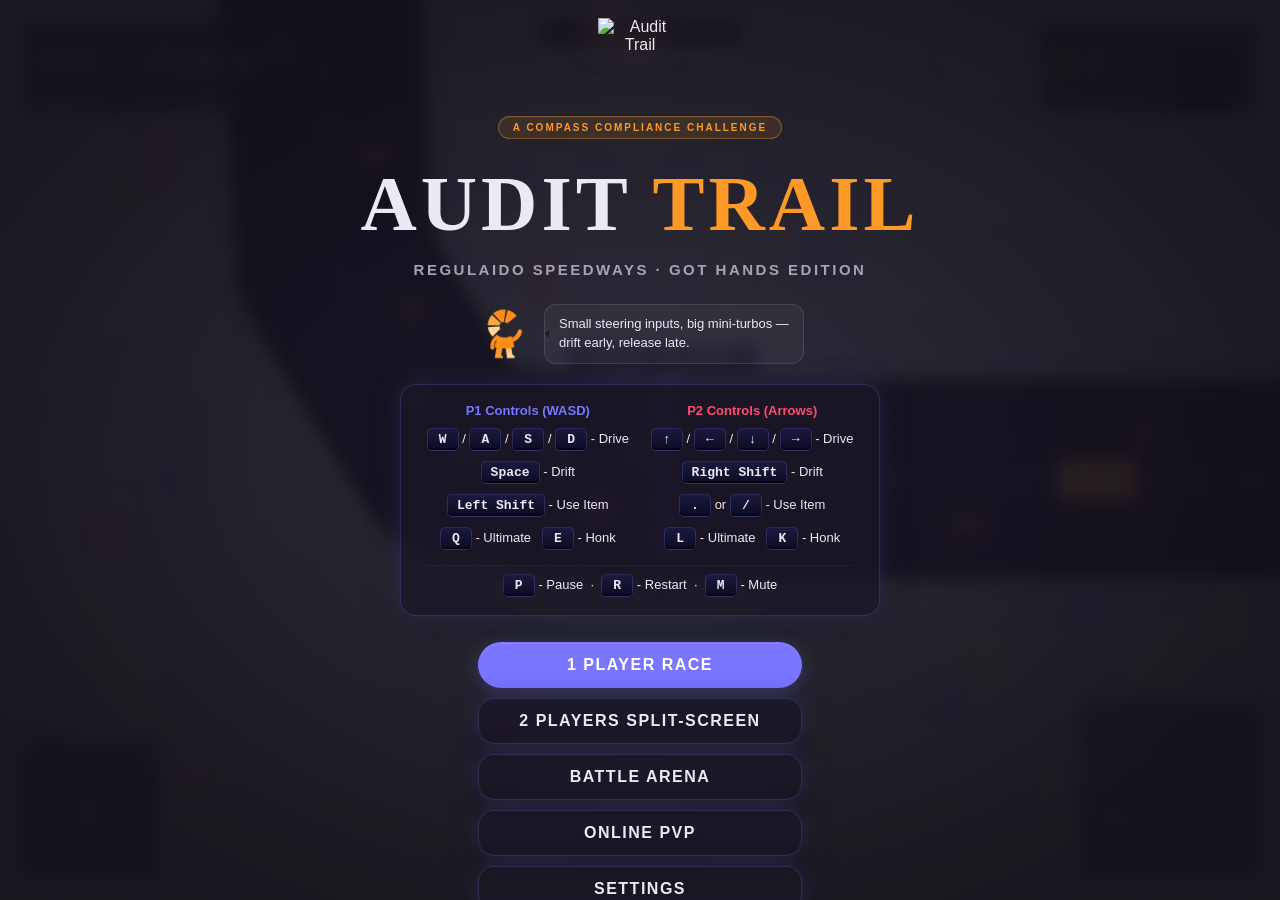
==== commit d48ad8dc: "Differentiate kart silhouettes and align collision hitboxes Co-authored-by: Cursor <cursoragent@curs" ====
--- a/index.html
+++ b/index.html
@@ -1491,6 +1491,7 @@
     acceleration: 0.145,
     turnSpeed: 0.042,
     weight: 18,
+    vehicle: { style: "formula", length: 34, width: 18, hitboxRadius: 17, shadowRx: 18, shadowRy: 9 },
     passive: "<strong>Worst Speller</strong>: Supreme speed but slides around corners. Types typos above his kart when crashing!"
   },
   {
@@ -1506,6 +1507,7 @@
     acceleration: 0.138,
     turnSpeed: 0.050,
     weight: 22,
+    vehicle: { style: "muscle", length: 33, width: 24, hitboxRadius: 19.5, shadowRx: 20, shadowRy: 11 },
     passive: "<strong>Prayer-Driven</strong>: Gains a 1.8x multiplier to mini-turbo charges when running in 3rd or 4th place. Highly vocal!"
   },
   {
@@ -1521,6 +1523,7 @@
     acceleration: 0.140,
     turnSpeed: 0.052,
     weight: 24,
+    vehicle: { style: "compact", length: 27, width: 20, hitboxRadius: 16.5, shadowRx: 16, shadowRy: 10 },
     passive: "<strong>Emotional Coder</strong>: Shields last 50% longer. Leaves neon glowing green tire trails. Prone to panic quotes."
   },
   {
@@ -1536,6 +1539,7 @@
     acceleration: 0.128,
     turnSpeed: 0.062,
     weight: 32,
+    vehicle: { style: "armored", length: 34, width: 27, hitboxRadius: 21, shadowRx: 22, shadowRy: 12 },
     passive: "<strong>Quiet Savage</strong>: Incredible weight and handling stability. Ramming other karts knocks them back with 2.5x force."
   },
   {
@@ -1551,9 +1555,48 @@
     acceleration: 0.135,
     turnSpeed: 0.054,
     weight: 26,
+    vehicle: { style: "coupe", length: 34, width: 22, hitboxRadius: 18.5, shadowRx: 19, shadowRy: 10 },
     passive: "<strong>Executive Compliance</strong>: Cuts spinout duration in half when hit by dossiers, and instantly generates a protective Compliance Shield!"
   }
 ];
+
+const DEFAULT_KART_COLLISION_RADIUS = 18;
+const DEFAULT_VEHICLE_PROFILE = Object.freeze({
+  style: "generic",
+  length: 30,
+  width: 22,
+  hitboxRadius: DEFAULT_KART_COLLISION_RADIUS,
+  shadowRx: 18,
+  shadowRy: 10,
+});
+const VEHICLE_PROFILES_BY_ID = Object.freeze(Object.fromEntries(
+  CHARACTERS.map(character => [character.id, Object.freeze({ ...character.vehicle })])
+));
+
+function getVehicleProfile(charOrId) {
+  if (!charOrId) return DEFAULT_VEHICLE_PROFILE;
+  const id = typeof charOrId === "string"
+    ? charOrId
+    : (charOrId.charId != null ? charOrId.charId : charOrId.id);
+  return VEHICLE_PROFILES_BY_ID[id] || DEFAULT_VEHICLE_PROFILE;
+}
+
+function getKartCollisionRadius(kart) {
+  if (!kart) return DEFAULT_KART_COLLISION_RADIUS;
+  const id = kart.charId != null ? kart.charId : kart;
+  const profile = getVehicleProfile(id);
+  const r = profile.hitboxRadius;
+  return Number.isFinite(r) ? r : DEFAULT_KART_COLLISION_RADIUS;
+}
+
+function kartPickupThreshold(baseThreshold, kart) {
+  return baseThreshold + getKartCollisionRadius(kart) - DEFAULT_KART_COLLISION_RADIUS;
+}
+
+function getRayObjectRadius(obj, defaultRadius) {
+  if (obj && obj.charId != null) return getKartCollisionRadius(obj);
+  return obj.r || defaultRadius;
+}
 
 // ---- Speech Bubble Commit Quotes ----
 const QUOTES = {
@@ -9849,16 +9892,20 @@
   }
 
   draw(ctx, time) {
+    const profile = getVehicleProfile(this.charId);
+    const style = profile.style || "generic";
     const z = this.z || 0;
     const zOff = kartVisualZOffset(this);
     const airScale = 1 + Math.min(z * 0.004, 0.12);
     const shadowScale = 1 - Math.min(z / 80, 0.45);
     const shadowAlpha = 0.35 * (1 - Math.min(z / 50, 0.7));
+    const shadowRx = (profile.shadowRx || 18) * shadowScale;
+    const shadowRy = (profile.shadowRy || 10) * shadowScale;
 
     ctx.save();
     ctx.fillStyle = `rgba(0,0,0,${shadowAlpha})`;
     ctx.beginPath();
-    ctx.ellipse(this.x + 2, this.y + 4, 18 * shadowScale, 10 * shadowScale, 0, 0, TAU);
+    ctx.ellipse(this.x + 2, this.y + 4, shadowRx, shadowRy, 0, 0, TAU);
     ctx.fill();
     ctx.restore();
 
@@ -9879,82 +9926,313 @@
     const panelHi = COMPASS_VISUAL.neutral;
     const noseCol = COMPASS_VISUAL.accent;
     const rearCol = COMPASS_VISUAL.primary;
-
-    // Wheels — dark, obvious front/rear pairs
+    const halfL = (profile.length || 30) * 0.5;
+    const halfW = (profile.width || 22) * 0.5;
+    const hitR = profile.hitboxRadius || DEFAULT_KART_COLLISION_RADIUS;
+
+    this._drawVehicleWheels(ctx, style, halfL, halfW);
+    this._drawVehicleChassis(ctx, style, profile, {
+      frameCol, railCol, panelCol, panelHi, noseCol, rearCol, halfL, halfW, bob, time,
+    });
+    this._drawVehicleCockpit(ctx, style, halfL, halfW);
+    this._drawVehicleLights(ctx, style, halfL, halfW, time);
+    this._drawVehicleFlourishes(ctx, style, bob, rearCol);
+
+    if (this.ultReady) {
+      const pulse = 0.4 + 0.4 * Math.sin(time * 0.015);
+      ctx.strokeStyle = `rgba(255, 216, 107, ${pulse})`;
+      ctx.lineWidth = 2.5;
+      ctx.setLineDash([6, 4]);
+      ctx.beginPath();
+      ctx.arc(0, 0, hitR + 9, 0, TAU);
+      ctx.stroke();
+      ctx.setLineDash([]);
+    }
+    if (this.ultActiveTimer > 0) {
+      const a = 0.5 + 0.3 * Math.sin(time * 0.025);
+      ctx.strokeStyle = `rgba(255, 255, 255, ${a})`;
+      ctx.lineWidth = 3;
+      ctx.beginPath();
+      ctx.arc(0, 0, hitR + 6, 0, TAU);
+      ctx.stroke();
+    }
+    if (this.shieldTimer > 0) {
+      const a = 0.3 + 0.2 * Math.sin(time * 0.02);
+      ctx.strokeStyle = `rgba(120, 220, 255, ${a + 0.4})`;
+      ctx.lineWidth = 3;
+      ctx.beginPath();
+      ctx.arc(0, 0, hitR + 5, 0, TAU);
+      ctx.stroke();
+    }
+    if (this.handlingTimer > 0) {
+      ctx.strokeStyle = "rgba(160, 255, 160, 0.45)";
+      ctx.lineWidth = 2;
+      ctx.beginPath();
+      ctx.arc(0, 0, hitR + 2, 0, TAU);
+      ctx.stroke();
+    }
+
+    ctx.restore();
+
+    if (this.boostTimer > 0) this._drawFlame(ctx, time);
+  }
+
+  _drawVehicleWheels(ctx, style, halfL, halfW) {
     ctx.fillStyle = "#0a0a0a";
-    ctx.fillRect(-12, -12, 7, 4);
-    ctx.fillRect(-12, 8, 7, 4);
-    ctx.fillRect(7, -12, 7, 4);
-    ctx.fillRect(7, 8, 7, 4);
-    ctx.fillStyle = "#222";
-    ctx.fillRect(8, -11, 2, 2);
-    ctx.fillRect(8, 9, 2, 2);
-
-    // Dark structural frame (card chassis)
-    ctx.fillStyle = frameCol;
-    this._roundRect(ctx, -15, -11, 30, 22, 5);
+    if (style === "formula") {
+      const fw = 5, fh = 3, rw = 5, rh = 3;
+      ctx.fillRect(halfL - 6, -halfW - 1, fw, fh);
+      ctx.fillRect(halfL - 6, halfW - fh + 1, fw, fh);
+      ctx.fillRect(-halfL + 1, -halfW - 1, rw, rh);
+      ctx.fillRect(-halfL + 1, halfW - rh + 1, rw, rh);
+      ctx.fillStyle = "#222";
+      ctx.fillRect(halfL - 5, -halfW, 2, 2);
+      ctx.fillRect(halfL - 5, halfW - 2, 2, 2);
+    } else if (style === "muscle") {
+      ctx.fillRect(halfL - 8, -halfW + 1, 6, 3);
+      ctx.fillRect(halfL - 8, halfW - 4, 6, 3);
+      ctx.fillRect(-halfL + 2, -halfW - 2, 8, 4);
+      ctx.fillRect(-halfL + 2, halfW - 2, 8, 4);
+      ctx.fillStyle = "#333";
+      ctx.fillRect(-halfL + 4, -halfW - 1, 3, 2);
+      ctx.fillRect(-halfL + 4, halfW - 1, 3, 2);
+    } else if (style === "compact") {
+      ctx.fillRect(halfL - 5, -halfW + 3, 5, 2.5);
+      ctx.fillRect(halfL - 5, halfW - 5.5, 5, 2.5);
+      ctx.fillRect(-halfL + 2, -halfW + 3, 5, 2.5);
+      ctx.fillRect(-halfL + 2, halfW - 5.5, 5, 2.5);
+    } else if (style === "armored") {
+      ctx.fillRect(halfL - 7, -halfW + 2, 7, 4);
+      ctx.fillRect(halfL - 7, halfW - 6, 7, 4);
+      ctx.fillRect(-halfL + 1, -halfW + 2, 7, 4);
+      ctx.fillRect(-halfL + 1, halfW - 6, 7, 4);
+    } else if (style === "coupe") {
+      ctx.fillRect(halfL - 6, -halfW + 2, 6, 3);
+      ctx.fillRect(halfL - 6, halfW - 5, 6, 3);
+      ctx.fillRect(-halfL + 2, -halfW + 1, 7, 3.5);
+      ctx.fillRect(-halfL + 2, halfW - 4.5, 7, 3.5);
+    } else {
+      ctx.fillRect(-12, -12, 7, 4);
+      ctx.fillRect(-12, 8, 7, 4);
+      ctx.fillRect(7, -12, 7, 4);
+      ctx.fillRect(7, 8, 7, 4);
+    }
+  }
+
+  _drawVehicleChassis(ctx, style, profile, colors) {
+    const { frameCol, railCol, panelCol, panelHi, noseCol, rearCol, halfL, halfW, bob, time } = colors;
+
+    if (style === "formula") {
+      ctx.fillStyle = frameCol;
+      ctx.beginPath();
+      ctx.moveTo(-halfL + 2, -halfW + 2);
+      ctx.lineTo(halfL - 4, -halfW + 4);
+      ctx.lineTo(halfL, -4);
+      ctx.lineTo(halfL, 4);
+      ctx.lineTo(halfL - 4, halfW - 4);
+      ctx.lineTo(-halfL + 2, halfW - 2);
+      ctx.closePath();
+      ctx.fill();
+      ctx.strokeStyle = COMPASS_VISUAL.baseMuted;
+      ctx.lineWidth = 1;
+      ctx.stroke();
+      ctx.fillStyle = railCol;
+      ctx.fillRect(-halfL + 2, -halfW + 3, 2, halfW * 2 - 6);
+      ctx.fillRect(halfL - 6, -halfW + 5, 2, halfW * 2 - 10);
+      ctx.fillStyle = panelCol;
+      this._roundRect(ctx, -halfL + 6, -halfW + 5, halfL * 1.1, halfW * 1.4, 3);
+      ctx.fill();
+      ctx.fillStyle = panelHi;
+      this._roundRect(ctx, -halfL + 8, -halfW + 6, halfL * 0.8, 4, 2);
+      ctx.fill();
+      ctx.fillStyle = noseCol;
+      ctx.fillRect(halfL - 2, -3, 3, 6);
+      ctx.fillStyle = rearCol;
+      ctx.fillRect(-halfL, -5, 2, 10);
+      ctx.fillStyle = frameCol;
+      ctx.fillRect(halfL - 1, -halfW - 2, 2, 3);
+      ctx.fillRect(halfL - 1, halfW - 1, 2, 3);
+      ctx.fillRect(-halfL - 1, -halfW - 1, 2, 3);
+      ctx.fillRect(-halfL - 1, halfW - 2, 2, 3);
+      ctx.fillStyle = frameCol;
+      ctx.fillRect(-halfL - 2, -halfW - 3, halfW * 1.6, 2);
+      ctx.fillRect(-halfL - 2, halfW + 1, halfW * 1.6, 2);
+    } else if (style === "muscle") {
+      ctx.fillStyle = frameCol;
+      this._roundRect(ctx, -halfL + 1, -halfW + 1, halfL * 1.85, halfW * 2 - 2, 4);
+      ctx.fill();
+      ctx.strokeStyle = COMPASS_VISUAL.baseMuted;
+      ctx.lineWidth = 1;
+      ctx.stroke();
+      ctx.fillStyle = railCol;
+      ctx.fillRect(-halfL + 1, -halfW + 2, 3, halfW * 2 - 4);
+      ctx.fillRect(halfL - 4, -halfW + 2, 3, halfW * 2 - 4);
+      ctx.fillStyle = this._lighten(railCol, 0.15);
+      ctx.fillRect(-halfL + 4, -halfW + 4, halfL * 1.2, halfW * 1.5);
+      ctx.fill();
+      ctx.fillStyle = panelCol;
+      this._roundRect(ctx, -halfL + 6, -halfW + 5, halfL * 0.75, halfW * 1.2, 3);
+      ctx.fill();
+      ctx.fillStyle = this._darken(railCol, 0.35);
+      ctx.fillRect(-halfL + 2, -6, 10, 12);
+      ctx.fillRect(-halfL + 3, -4, 6, 8);
+      ctx.fillStyle = noseCol;
+      this._roundRect(ctx, halfL - 8, -5, 7, 10, 2);
+      ctx.fill();
+      ctx.fillStyle = rearCol;
+      ctx.fillRect(-halfL, -halfW + 3, 3, halfW * 2 - 6);
+      ctx.fillStyle = this._darken(frameCol, 0.2);
+      ctx.fillRect(-halfL - 1, -halfW, 2, halfW * 2);
+    } else if (style === "compact") {
+      ctx.fillStyle = frameCol;
+      this._roundRect(ctx, -halfL + 2, -halfW + 2, halfL * 1.7, halfW * 2 - 4, halfW - 2);
+      ctx.fill();
+      ctx.strokeStyle = COMPASS_VISUAL.baseMuted;
+      ctx.lineWidth = 1;
+      ctx.stroke();
+      ctx.fillStyle = railCol;
+      ctx.fillRect(-halfL + 3, -halfW + 3, 2, halfW * 2 - 6);
+      ctx.fillRect(halfL - 5, -halfW + 3, 2, halfW * 2 - 6);
+      ctx.fillStyle = panelCol;
+      ctx.beginPath();
+      ctx.ellipse(0, -1, halfL * 0.55, halfW * 0.55, 0, 0, TAU);
+      ctx.fill();
+      ctx.fillStyle = panelHi;
+      ctx.beginPath();
+      ctx.ellipse(0, -3, halfL * 0.4, halfW * 0.35, 0, Math.PI, TAU);
+      ctx.fill();
+      ctx.strokeStyle = "rgba(77,255,170,0.75)";
+      ctx.lineWidth = 1.5;
+      ctx.beginPath();
+      ctx.arc(0, -halfW + 1, halfL * 0.75, Math.PI * 0.15, Math.PI * 0.85);
+      ctx.stroke();
+      ctx.fillStyle = noseCol;
+      this._roundRect(ctx, halfL - 4, -4, 4, 8, 2);
+      ctx.fill();
+      ctx.fillStyle = "rgba(77,255,170,0.45)";
+      ctx.fillRect(-halfL + 6, -1, halfL, 1);
+      ctx.fillRect(-halfL + 6, 0, halfL, 1);
+    } else if (style === "armored") {
+      ctx.fillStyle = frameCol;
+      this._roundRect(ctx, -halfL + 1, -halfW + 1, halfL * 1.9, halfW * 2 - 2, 3);
+      ctx.fill();
+      ctx.strokeStyle = COMPASS_VISUAL.baseMuted;
+      ctx.lineWidth = 1.2;
+      ctx.stroke();
+      ctx.fillStyle = this._darken(railCol, 0.35);
+      ctx.fillRect(-halfL, -halfW - 1, halfL * 2, 2);
+      ctx.fillRect(-halfL, halfW - 1, halfL * 2, 2);
+      ctx.fillStyle = railCol;
+      ctx.fillRect(-halfL + 2, -halfW + 3, 3, halfW * 2 - 6);
+      ctx.fillRect(halfL - 5, -halfW + 3, 3, halfW * 2 - 6);
+      ctx.fillStyle = panelCol;
+      this._roundRect(ctx, -halfL + 7, -halfW + 4, halfL * 1.1, halfW * 1.3, 2);
+      ctx.fill();
+      ctx.fillStyle = this._darken(frameCol, 0.15);
+      ctx.fillRect(-halfL + 1, -halfW - 2, halfL * 1.8, 3);
+      ctx.fillRect(-halfL + 4, -halfW - 4, halfL * 1.2, 2);
+      ctx.fillRect(-halfL + 5, -halfW + 4, halfL * 1.5, 3);
+      ctx.fillRect(-halfL + 5, halfW - 7, halfL * 1.5, 3);
+      ctx.fillStyle = rearCol;
+      ctx.fillRect(halfL - 2, -halfW + 2, 2, halfW * 2 - 4);
+      ctx.fillStyle = "#888";
+      ctx.fillRect(halfL - 1, -halfW + 4, 1, halfW * 2 - 8);
+      ctx.fillRect(halfL - 1, -2, halfL * 0.35, 4);
+      ctx.fillRect(halfL - 1, -halfW + 2, 2, 2);
+      ctx.fillRect(halfL - 1, halfW - 4, 2, 2);
+    } else if (style === "coupe") {
+      ctx.fillStyle = frameCol;
+      ctx.beginPath();
+      ctx.moveTo(-halfL + 3, -halfW + 2);
+      ctx.lineTo(halfL - 6, -halfW + 3);
+      ctx.lineTo(halfL, -5);
+      ctx.lineTo(halfL, 5);
+      ctx.lineTo(halfL - 6, halfW - 3);
+      ctx.lineTo(-halfL + 3, halfW - 2);
+      ctx.lineTo(-halfL + 1, 0);
+      ctx.closePath();
+      ctx.fill();
+      ctx.strokeStyle = COMPASS_VISUAL.baseMuted;
+      ctx.lineWidth = 1;
+      ctx.stroke();
+      ctx.fillStyle = railCol;
+      ctx.fillRect(-halfL + 3, -halfW + 3, 2, halfW * 2 - 6);
+      ctx.fillRect(halfL - 5, -halfW + 4, 2, halfW * 2 - 8);
+      ctx.fillStyle = panelCol;
+      this._roundRect(ctx, -halfL + 7, -halfW + 4, halfL * 0.85, halfW * 1.2, 4);
+      ctx.fill();
+      ctx.fillStyle = panelHi;
+      this._roundRect(ctx, -halfL + 9, -halfW + 5, halfL * 0.6, 4, 2);
+      ctx.fill();
+      ctx.fillStyle = "rgba(164,255,128,0.45)";
+      ctx.fillRect(-halfL + 6, -1, halfL * 1.3, 2);
+      ctx.fillStyle = noseCol;
+      this._roundRect(ctx, halfL - 5, -4, 5, 8, 2);
+      ctx.fill();
+      ctx.fillStyle = rearCol;
+      ctx.fillRect(-halfL, -halfW + 4, 2, halfW * 2 - 8);
+      ctx.fillStyle = "#57f2ff";
+      ctx.beginPath();
+      ctx.moveTo(halfL - 6, 0); ctx.lineTo(halfL - 8, -2); ctx.lineTo(halfL - 10, 0); ctx.lineTo(halfL - 8, 2); ctx.closePath();
+      ctx.fill();
+    } else {
+      ctx.fillStyle = frameCol;
+      this._roundRect(ctx, -15, -11, 30, 22, 5);
+      ctx.fill();
+      ctx.strokeStyle = COMPASS_VISUAL.baseMuted;
+      ctx.lineWidth = 1;
+      ctx.stroke();
+      ctx.fillStyle = railCol;
+      ctx.fillRect(-15, -10, 3, 20);
+      ctx.fillRect(12, -10, 3, 20);
+      ctx.fillStyle = panelCol;
+      this._roundRect(ctx, -10, -8, 20, 16, 4);
+      ctx.fill();
+      ctx.fillStyle = panelHi;
+      this._roundRect(ctx, -8, -6, 16, 5, 2);
+      ctx.fill();
+      ctx.fillStyle = noseCol;
+      this._roundRect(ctx, 10, -5, 5, 10, 2);
+      ctx.fill();
+      ctx.fillStyle = rearCol;
+      ctx.fillRect(-15, -8, 2, 16);
+    }
+  }
+
+  _drawVehicleCockpit(ctx, style, halfL, halfW) {
+    const cabinX = style === "muscle" ? -2 : style === "armored" ? -1 : -3;
+    const cabinW = style === "compact" ? 7 : style === "armored" ? 10 : 8;
+    const cabinH = style === "compact" ? 8 : style === "armored" ? 11 : 10;
+    ctx.fillStyle = COMPASS_VISUAL.baseMid;
+    this._roundRect(ctx, cabinX, -cabinH * 0.5, cabinW, cabinH, style === "compact" ? 4 : 3);
     ctx.fill();
-    ctx.strokeStyle = COMPASS_VISUAL.baseMuted;
-    ctx.lineWidth = 1;
-    ctx.stroke();
-
-    // Character-color side rails
-    ctx.fillStyle = railCol;
-    ctx.fillRect(-15, -10, 3, 20);
-    ctx.fillRect(12, -10, 3, 20);
-    ctx.fillStyle = this._lighten(railCol, 0.2);
-    ctx.fillRect(-14, -9, 1, 18);
-    ctx.fillRect(13, -9, 1, 18);
-
-    // Lavender/near-white central body panel
-    ctx.fillStyle = panelCol;
-    this._roundRect(ctx, -10, -8, 20, 16, 4);
-    ctx.fill();
-    ctx.fillStyle = panelHi;
-    this._roundRect(ctx, -8, -6, 16, 5, 2);
-    ctx.fill();
-
-    // Small orange nose accent badge (front = +x)
-    ctx.fillStyle = noseCol;
-    this._roundRect(ctx, 10, -5, 5, 10, 2);
-    ctx.fill();
-    ctx.fillStyle = this._lighten(noseCol, 0.25);
-    ctx.fillRect(12, -3, 2, 6);
-
-    // Subtle purple rear detail
-    ctx.fillStyle = rearCol;
-    ctx.fillRect(-15, -8, 2, 16);
-    ctx.fillStyle = hexToRgba(COMPASS_VISUAL.primaryDark, 0.55);
-    ctx.fillRect(-14, -6, 1, 12);
-
-    // Cockpit recess
-    ctx.fillStyle = COMPASS_VISUAL.baseMid;
-    this._roundRect(ctx, -5, -5, 8, 10, 3);
-    ctx.fill();
-
-    // Driver helmet
     ctx.fillStyle = this._lighten(this.color, 0.45);
     ctx.beginPath();
-    ctx.arc(-1, 0, 3, 0, TAU);
+    ctx.arc(cabinX + cabinW * 0.35, 0, style === "armored" ? 3.5 : 3, 0, TAU);
     ctx.fill();
-
-    // Front headlights
+  }
+
+  _drawVehicleLights(ctx, style, halfL, halfW, time) {
+    const headX = halfL - 1;
     const headlightBrightness = 0.8 + 0.2 * Math.sin(time * 0.008 + this.x * 0.01);
     ctx.fillStyle = `rgba(255, 245, 176, ${headlightBrightness})`;
-    ctx.fillRect(14, -6, 2, 3);
-    ctx.fillRect(14, 3, 2, 3);
-
-    // Rear spoiler + taillights
-    ctx.fillStyle = frameCol;
-    ctx.fillRect(-16, -9, 2, 18);
+    const headSize = style === "armored" ? 3 : 2;
+    ctx.fillRect(headX, -6, headSize, headSize + 1);
+    ctx.fillRect(headX, 6 - headSize - 1, headSize, headSize + 1);
+    const tailX = -halfL;
+    if (style !== "formula") {
+      ctx.fillStyle = COMPASS_VISUAL.baseDark;
+      ctx.fillRect(tailX - 1, -halfW + 2, 2, halfW * 2 - 4);
+    }
     const isBraking = this.speed() < 1.5 || this.spinoutTimer > 0;
     const tailAlpha = isBraking ? 0.9 : 0.35;
     ctx.fillStyle = `rgba(255, 40, 40, ${tailAlpha})`;
-    ctx.fillRect(-16, -6, 2, 3);
-    ctx.fillRect(-16, 3, 2, 3);
-
-    // Character-specific flourishes (identity preserved)
-    if (this.charId === "anton") {
+    ctx.fillRect(tailX, -5, 2, 3);
+    ctx.fillRect(tailX, 2, 2, 3);
+  }
+
+  _drawVehicleFlourishes(ctx, style, bob, rearCol) {
+    if (style === "formula" || this.charId === "anton") {
       ctx.strokeStyle = "#aaa";
       ctx.lineWidth = 1;
       ctx.beginPath();
@@ -9968,7 +10246,7 @@
       ctx.fillStyle = "rgba(255,77,109,0.5)";
       ctx.fillRect(4, -2, 8, 1);
       ctx.fillRect(4, 1, 8, 1);
-    } else if (this.charId === "artur") {
+    } else if (style === "muscle" || this.charId === "artur") {
       ctx.fillStyle = "rgba(255,138,59,0.55)";
       ctx.beginPath();
       ctx.moveTo(-10, -10); ctx.lineTo(2, -8); ctx.lineTo(-4, -6); ctx.closePath(); ctx.fill();
@@ -9976,20 +10254,20 @@
       ctx.moveTo(-10, 10); ctx.lineTo(2, 8); ctx.lineTo(-4, 6); ctx.closePath(); ctx.fill();
       ctx.fillStyle = this._darken(this.color, 0.3);
       ctx.fillRect(-4, -4, 5, 8);
-    } else if (this.charId === "rissal") {
+    } else if (style === "compact" || this.charId === "rissal") {
       ctx.strokeStyle = "rgba(77,255,170,0.75)";
       ctx.lineWidth = 1.5;
       ctx.beginPath();
       ctx.moveTo(-14, -11); ctx.lineTo(14, -11);
       ctx.moveTo(-14, 11); ctx.lineTo(14, 11);
       ctx.stroke();
-    } else if (this.charId === "pia") {
+    } else if (style === "armored" || this.charId === "pia") {
       ctx.fillStyle = this._darken(this.color, 0.4);
       ctx.fillRect(-16, -12, 32, 2);
       ctx.fillRect(-16, 10, 32, 2);
       ctx.fillStyle = rearCol;
       ctx.fillRect(15, -8, 2, 16);
-    } else if (this.charId === "florian") {
+    } else if (style === "coupe" || this.charId === "florian") {
       ctx.fillStyle = "rgba(164,255,128,0.45)";
       ctx.fillRect(-10, -1, 20, 2);
       ctx.fillStyle = "#57f2ff";
@@ -9997,44 +10275,6 @@
       ctx.moveTo(8, 0); ctx.lineTo(6, -2); ctx.lineTo(4, 0); ctx.lineTo(6, 2); ctx.closePath();
       ctx.fill();
     }
-
-    if (this.ultReady) {
-      const pulse = 0.4 + 0.4 * Math.sin(time * 0.015);
-      ctx.strokeStyle = `rgba(255, 216, 107, ${pulse})`;
-      ctx.lineWidth = 2.5;
-      ctx.setLineDash([6, 4]);
-      ctx.beginPath();
-      ctx.arc(0, 0, 26, 0, TAU);
-      ctx.stroke();
-      ctx.setLineDash([]);
-    }
-    if (this.ultActiveTimer > 0) {
-      const a = 0.5 + 0.3 * Math.sin(time * 0.025);
-      ctx.strokeStyle = `rgba(255, 255, 255, ${a})`;
-      ctx.lineWidth = 3;
-      ctx.beginPath();
-      ctx.arc(0, 0, 24, 0, TAU);
-      ctx.stroke();
-    }
-    if (this.shieldTimer > 0) {
-      const a = 0.3 + 0.2 * Math.sin(time * 0.02);
-      ctx.strokeStyle = `rgba(120, 220, 255, ${a + 0.4})`;
-      ctx.lineWidth = 3;
-      ctx.beginPath();
-      ctx.arc(0, 0, 22, 0, TAU);
-      ctx.stroke();
-    }
-    if (this.handlingTimer > 0) {
-      ctx.strokeStyle = "rgba(160, 255, 160, 0.45)";
-      ctx.lineWidth = 2;
-      ctx.beginPath();
-      ctx.arc(0, 0, 19, 0, TAU);
-      ctx.stroke();
-    }
-
-    ctx.restore();
-
-    if (this.boostTimer > 0) this._drawFlame(ctx, time);
   }
 
   _drawFlame(ctx, time) {
@@ -10360,7 +10600,7 @@
       ...(game.track.movingObjects || []).map(o => ({ x: o.x, y: o.y, r: o.r || 24, isHazard: true })),
       ...(game.track.regulatoryDragon ? [{ x: game.track.regulatoryDragon.x, y: game.track.regulatoryDragon.y, r: game.track.regulatoryDragon.r || 70, isHazard: true }] : []),
       // In Battle mode the AI should ram rivals, not avoid them.
-      ...(isBattleMode() ? [] : getActiveKarts().filter(k => k !== this).map(k => ({ x: k.x, y: k.y, r: 18, isHazard: false })))
+      ...(isBattleMode() ? [] : getActiveKarts().filter(k => k !== this).map(k => ({ x: k.x, y: k.y, r: getKartCollisionRadius(k), isHazard: false })))
     ];
 
     for (const obs of obstacles) {
@@ -12222,7 +12462,7 @@
       }
       continue;
     }
-    if (dist(kart.x, kart.y, c.x, c.y) < 18) {
+    if (dist(kart.x, kart.y, c.x, c.y) < kartPickupThreshold(18, kart)) {
       c.collected = true;
       c.respawn = 700;
       kart.coinsCollected++;
@@ -12259,7 +12499,7 @@
 
   // Boost pads
   for (const p of game.track.boostPads) {
-    if (dist(kart.x, kart.y, p.x, p.y) < 28) {
+    if (dist(kart.x, kart.y, p.x, p.y) < kartPickupThreshold(28, kart)) {
       const now = performance.now();
       const last = p.cooldown.get(kart) || 0;
       if (now - last > 1100) {
@@ -12283,7 +12523,7 @@
       if (b.respawn <= 0) b.active = true;
       continue;
     }
-    if (dist(kart.x, kart.y, b.x, b.y) < 24) {
+    if (dist(kart.x, kart.y, b.x, b.y) < kartPickupThreshold(24, kart)) {
       b.active = false;
       b.respawn = 240;
       requestP2pPickup("itemBox", i, kart);
@@ -12417,15 +12657,16 @@
 
 function kartCollisions() {
   const all = getActiveKarts();
-  const r = 18;
   for (let i = 0; i < all.length; i++) {
     for (let j = i + 1; j < all.length; j++) {
       const a = all[i], b = all[j];
       if (isKartAirborne(a) || isKartAirborne(b)) continue;
+      const rA = getKartCollisionRadius(a);
+      const rB = getKartCollisionRadius(b);
       const dx = b.x - a.x, dy = b.y - a.y;
       const d = Math.hypot(dx, dy);
-      if (d < r * 2 && d > 0.001) {
-        const overlap = r * 2 - d;
+      if (d < rA + rB && d > 0.001) {
+        const overlap = rA + rB - d;
         const nx = dx / d, ny = dy / d;
 
         // Weight-based position resolution: heavier kart pushes more, moves less
@@ -12908,7 +13149,7 @@
           if (!kart || kart.finished || kart.eliminated) continue;
           if (isKartAirborne(kart)) continue;
           const d = dist(kart.x, kart.y, dragon.x, dragon.y);
-          if (d < dragon.r + 24) {
+          if (d < dragon.r + 24 + getKartCollisionRadius(kart) - DEFAULT_KART_COLLISION_RADIUS) {
             if (!absorbFatalHitWithShield(kart, kart.x, kart.y)) {
               eliminateKart(kart, "DEVOURED!", kart.x, kart.y, "#ff3366");
             }
@@ -12941,7 +13182,7 @@
             continue;
           }
 
-          if (!kart.eliminated && kart.spinoutTimer <= 0 && (kart.recoverGraceTimer || 0) <= 0 && dist(kart.x, kart.y, h.x, h.y) < (h.r || 24)) {
+          if (!kart.eliminated && kart.spinoutTimer <= 0 && (kart.recoverGraceTimer || 0) <= 0 && dist(kart.x, kart.y, h.x, h.y) < (h.r || 24) + getKartCollisionRadius(kart) - DEFAULT_KART_COLLISION_RADIUS) {
             if (shouldSkipGroundHazardForKart(kart, h)) continue;
             game.hazards.splice(i, 1);
             const isDossier = (h instanceof DossierProjectile);
@@ -13100,7 +13341,7 @@
           for (const kart of activeKarts) {
             if (kart.spinoutTimer > 0 || kart.finished) continue;
             if (isKartAirborne(kart)) continue;
-            if (dist(kart.x, kart.y, obj.x, obj.y) < obj.r + 17) {
+            if (dist(kart.x, kart.y, obj.x, obj.y) < obj.r + getKartCollisionRadius(kart) - 1) {
               const now = performance.now();
               const lastHit = obj.cooldown?.get(kart) || 0;
               if (now - lastHit < 700) continue;
@@ -15203,7 +15444,7 @@
   };
 }
 
-function applyCompassKartRestyle3D(group, charColor, T) {
+function applyCompassKartRestyle3D(group, charColor, T, charId) {
   const mats = getCompassKartMats3D(T, charColor);
   const usedMats = new Set();
   const bodyMesh = group.userData.mainBody;
@@ -15211,6 +15452,8 @@
     for (const mat of Object.values(mats)) mat.dispose();
     return;
   }
+
+  const style = getVehicleProfile(charId).style || "generic";
 
   const bodyBox = new T.Box3().setFromObject(bodyMesh);
   const bodySize = bodyBox.getSize(new T.Vector3());
@@ -15260,24 +15503,141 @@
     const noseFront = bodyBox.max.z + 0.2;
     const noseHalfRear = bodySize.x * 0.11;
     const noseHalfFront = bodySize.x * 0.18;
-    const positions = [
-      bodyBox.min.x + panelInsetX, topY, panelRear,
-      bodyBox.max.x - panelInsetX, topY, panelRear,
-      bodyBox.max.x - panelInsetX, topY, panelFront,
-      bodyBox.min.x + panelInsetX, topY, panelFront,
-      bodyCenter.x - noseHalfRear, topY + 0.02, noseRear,
-      bodyCenter.x + noseHalfRear, topY + 0.02, noseRear,
-      bodyCenter.x + noseHalfFront, topY + 0.02, noseFront,
-      bodyCenter.x - noseHalfFront, topY + 0.02, noseFront,
-    ];
-    const colors = [
-      0.92, 0.89, 1, 0.92, 0.89, 1, 0.92, 0.89, 1, 0.92, 0.89, 1,
-      1, 0.6, 0.15, 1, 0.6, 0.15, 1, 0.72, 0.28, 1, 0.72, 0.28,
-    ];
+    let positions;
+    let colors;
+    let indices;
+
+    if (style === "formula") {
+      const narrowInset = bodySize.x * 0.28;
+      positions = [
+        bodyBox.min.x + narrowInset, topY, panelRear,
+        bodyBox.max.x - narrowInset, topY, panelRear,
+        bodyBox.max.x - narrowInset, topY, panelFront,
+        bodyBox.min.x + narrowInset, topY, panelFront,
+        bodyCenter.x - noseHalfRear * 0.7, topY + 0.04, noseRear,
+        bodyCenter.x + noseHalfRear * 0.7, topY + 0.04, noseRear,
+        bodyCenter.x + noseHalfFront * 0.55, topY + 0.04, noseFront,
+        bodyCenter.x - noseHalfFront * 0.55, topY + 0.04, noseFront,
+        bodyCenter.x - bodySize.x * 0.42, topY + 0.5, bodyCenter.z - bodySize.z * 0.42,
+        bodyCenter.x + bodySize.x * 0.42, topY + 0.5, bodyCenter.z - bodySize.z * 0.42,
+        bodyCenter.x + bodySize.x * 0.35, topY + 0.5, bodyBox.min.z - 0.4,
+        bodyCenter.x - bodySize.x * 0.35, topY + 0.5, bodyBox.min.z - 0.4,
+      ];
+      colors = [
+        0.92, 0.89, 1, 0.92, 0.89, 1, 0.92, 0.89, 1, 0.92, 0.89, 1,
+        1, 0.6, 0.15, 1, 0.6, 0.15, 1, 0.72, 0.28, 1, 0.72, 0.28,
+        0.75, 0.72, 0.95, 0.75, 0.72, 0.95, 0.75, 0.72, 0.95, 0.75, 0.72, 0.95,
+      ];
+      indices = [0, 1, 2, 0, 2, 3, 4, 5, 6, 4, 6, 7, 8, 9, 10, 8, 10, 11];
+    } else if (style === "muscle") {
+      const hoodFront = bodyCenter.z + bodySize.z * 0.35;
+      const hoodRear = bodyCenter.z - bodySize.z * 0.05;
+      positions = [
+        bodyBox.min.x + panelInsetX * 0.6, topY, hoodRear,
+        bodyBox.max.x - panelInsetX * 0.6, topY, hoodRear,
+        bodyBox.max.x - panelInsetX * 0.6, topY + 0.15, hoodFront,
+        bodyBox.min.x + panelInsetX * 0.6, topY + 0.15, hoodFront,
+        bodyCenter.x - bodySize.x * 0.08, topY + 0.35, hoodRear + 1,
+        bodyCenter.x + bodySize.x * 0.08, topY + 0.35, hoodRear + 1,
+        bodyCenter.x + bodySize.x * 0.08, topY + 0.35, hoodFront - 1,
+        bodyCenter.x - bodySize.x * 0.08, topY + 0.35, hoodFront - 1,
+        bodyCenter.x - noseHalfRear, topY + 0.02, noseRear,
+        bodyCenter.x + noseHalfRear, topY + 0.02, noseRear,
+        bodyCenter.x + noseHalfFront, topY + 0.02, noseFront,
+        bodyCenter.x - noseHalfFront, topY + 0.02, noseFront,
+      ];
+      colors = [
+        0.95, 0.9, 0.82, 0.95, 0.9, 0.82, 0.95, 0.9, 0.82, 0.95, 0.9, 0.82,
+        1, 0.55, 0.12, 1, 0.55, 0.12, 1, 0.55, 0.12, 1, 0.55, 0.12,
+        1, 0.62, 0.18, 1, 0.62, 0.18, 1, 0.72, 0.28, 1, 0.72, 0.28,
+      ];
+      indices = [0, 1, 2, 0, 2, 3, 4, 5, 6, 4, 6, 7, 8, 9, 10, 8, 10, 11];
+    } else if (style === "compact") {
+      const canopyR = bodySize.x * 0.22;
+      positions = [
+        bodyCenter.x - canopyR, topY, bodyCenter.z - bodySize.z * 0.12,
+        bodyCenter.x + canopyR, topY, bodyCenter.z - bodySize.z * 0.12,
+        bodyCenter.x + canopyR * 0.8, topY + 0.25, bodyCenter.z + bodySize.z * 0.08,
+        bodyCenter.x - canopyR * 0.8, topY + 0.25, bodyCenter.z + bodySize.z * 0.08,
+        bodyCenter.x - canopyR * 1.1, topY + 0.05, bodyCenter.z - bodySize.z * 0.2,
+        bodyCenter.x + canopyR * 1.1, topY + 0.05, bodyCenter.z - bodySize.z * 0.2,
+        bodyCenter.x + canopyR * 0.9, topY + 0.05, bodyCenter.z + bodySize.z * 0.15,
+        bodyCenter.x - canopyR * 0.9, topY + 0.05, bodyCenter.z + bodySize.z * 0.15,
+      ];
+      colors = [
+        0.55, 1, 0.85, 0.55, 1, 0.85, 0.7, 1, 0.92, 0.7, 1, 0.92,
+        0.45, 0.95, 0.75, 0.45, 0.95, 0.75, 0.45, 0.95, 0.75, 0.45, 0.95, 0.75,
+      ];
+      indices = [0, 1, 2, 0, 2, 3, 4, 5, 6, 4, 6, 7];
+    } else if (style === "armored") {
+      const rackFront = bodyCenter.z + bodySize.z * 0.22;
+      const rackRear = bodyCenter.z - bodySize.z * 0.32;
+      positions = [
+        bodyBox.min.x + panelInsetX * 0.4, topY + 0.2, rackRear,
+        bodyBox.max.x - panelInsetX * 0.4, topY + 0.2, rackRear,
+        bodyBox.max.x - panelInsetX * 0.4, topY + 0.2, rackFront,
+        bodyBox.min.x + panelInsetX * 0.4, topY + 0.2, rackFront,
+        bodyBox.min.x + 0.4, topY - bodySize.y * 0.15, bodyCenter.z - bodySize.z * 0.1,
+        bodyBox.min.x + 1.2, topY - bodySize.y * 0.15, bodyCenter.z + bodySize.z * 0.1,
+        bodyBox.min.x + 1.2, topY + bodySize.y * 0.05, bodyCenter.z + bodySize.z * 0.1,
+        bodyBox.min.x + 0.4, topY + bodySize.y * 0.05, bodyCenter.z - bodySize.z * 0.1,
+        bodyBox.max.x - 0.4, topY - bodySize.y * 0.15, bodyCenter.z - bodySize.z * 0.1,
+        bodyBox.max.x - 1.2, topY - bodySize.y * 0.15, bodyCenter.z + bodySize.z * 0.1,
+        bodyBox.max.x - 1.2, topY + bodySize.y * 0.05, bodyCenter.z + bodySize.z * 0.1,
+        bodyBox.max.x - 0.4, topY + bodySize.y * 0.05, bodyCenter.z - bodySize.z * 0.1,
+      ];
+      colors = [
+        0.82, 0.84, 0.92, 0.82, 0.84, 0.92, 0.82, 0.84, 0.92, 0.82, 0.84, 0.92,
+        0.55, 0.58, 0.68, 0.55, 0.58, 0.68, 0.55, 0.58, 0.68, 0.55, 0.58, 0.68,
+        0.55, 0.58, 0.68, 0.55, 0.58, 0.68, 0.55, 0.58, 0.68, 0.55, 0.58, 0.68,
+      ];
+      indices = [0, 1, 2, 0, 2, 3, 4, 5, 6, 4, 6, 7, 8, 9, 10, 8, 10, 11];
+    } else if (style === "coupe") {
+      const stripeRear = bodyCenter.z - bodySize.z * 0.35;
+      const stripeFront = bodyBox.max.z + 0.1;
+      const stripeHalf = bodySize.x * 0.06;
+      positions = [
+        bodyCenter.x - stripeHalf, topY + 0.05, stripeRear,
+        bodyCenter.x + stripeHalf, topY + 0.05, stripeRear,
+        bodyCenter.x + stripeHalf, topY + 0.05, stripeFront,
+        bodyCenter.x - stripeHalf, topY + 0.05, stripeFront,
+        bodyBox.min.x + panelInsetX, topY, panelRear,
+        bodyBox.max.x - panelInsetX, topY, panelRear,
+        bodyBox.max.x - panelInsetX, topY, panelFront,
+        bodyBox.min.x + panelInsetX, topY, panelFront,
+        bodyCenter.x - noseHalfRear, topY + 0.02, noseRear,
+        bodyCenter.x + noseHalfRear, topY + 0.02, noseRear,
+        bodyCenter.x + noseHalfFront, topY + 0.02, noseFront,
+        bodyCenter.x - noseHalfFront, topY + 0.02, noseFront,
+      ];
+      colors = [
+        0.35, 1, 0.5, 0.35, 1, 0.5, 0.45, 1, 0.6, 0.45, 1, 0.6,
+        0.92, 0.89, 1, 0.92, 0.89, 1, 0.92, 0.89, 1, 0.92, 0.89, 1,
+        0.35, 0.95, 1, 0.35, 0.95, 1, 0.45, 1, 1, 0.45, 1, 1,
+      ];
+      indices = [0, 1, 2, 0, 2, 3, 4, 5, 6, 4, 6, 7, 8, 9, 10, 8, 10, 11];
+    } else {
+      positions = [
+        bodyBox.min.x + panelInsetX, topY, panelRear,
+        bodyBox.max.x - panelInsetX, topY, panelRear,
+        bodyBox.max.x - panelInsetX, topY, panelFront,
+        bodyBox.min.x + panelInsetX, topY, panelFront,
+        bodyCenter.x - noseHalfRear, topY + 0.02, noseRear,
+        bodyCenter.x + noseHalfRear, topY + 0.02, noseRear,
+        bodyCenter.x + noseHalfFront, topY + 0.02, noseFront,
+        bodyCenter.x - noseHalfFront, topY + 0.02, noseFront,
+      ];
+      colors = [
+        0.92, 0.89, 1, 0.92, 0.89, 1, 0.92, 0.89, 1, 0.92, 0.89, 1,
+        1, 0.6, 0.15, 1, 0.6, 0.15, 1, 0.72, 0.28, 1, 0.72, 0.28,
+      ];
+      indices = [0, 1, 2, 0, 2, 3, 4, 5, 6, 4, 6, 7];
+    }
+
     const geo = new T.BufferGeometry();
     geo.setAttribute("position", new T.Float32BufferAttribute(positions, 3));
     geo.setAttribute("color", new T.Float32BufferAttribute(colors, 3));
-    geo.setIndex([0, 1, 2, 0, 2, 3, 4, 5, 6, 4, 6, 7]);
+    geo.setIndex(indices);
     geo.computeVertexNormals();
     const cosmetic = new T.Mesh(geo, new T.MeshStandardMaterial({ vertexColors: true, roughness: 0.3, metalness: 0.25, side: T.DoubleSide }));
     cosmetic.position.y = 0;
@@ -15733,7 +16093,7 @@
   group._flame = flameGroup;
   group._flameMat = flameMat;
 
-  applyCompassKartRestyle3D(group, color, T);
+  applyCompassKartRestyle3D(group, color, T, charId);
   group.userData._baseScale = 1;
 
   return group;
@@ -20340,7 +20700,7 @@
     const forward = ox * fx + oy * fy;
     if (forward <= 0 || forward > HEADLESS_RAY_RANGE) continue;
     const lateral = Math.abs(ox * lx + oy * ly);
-    const radius = (obj.r || defaultRadius) + 18;
+    const radius = getRayObjectRadius(obj, defaultRadius) + getKartCollisionRadius(kart);
     if (lateral <= radius) best = Math.min(best, Math.max(0, forward - radius));
   }
 
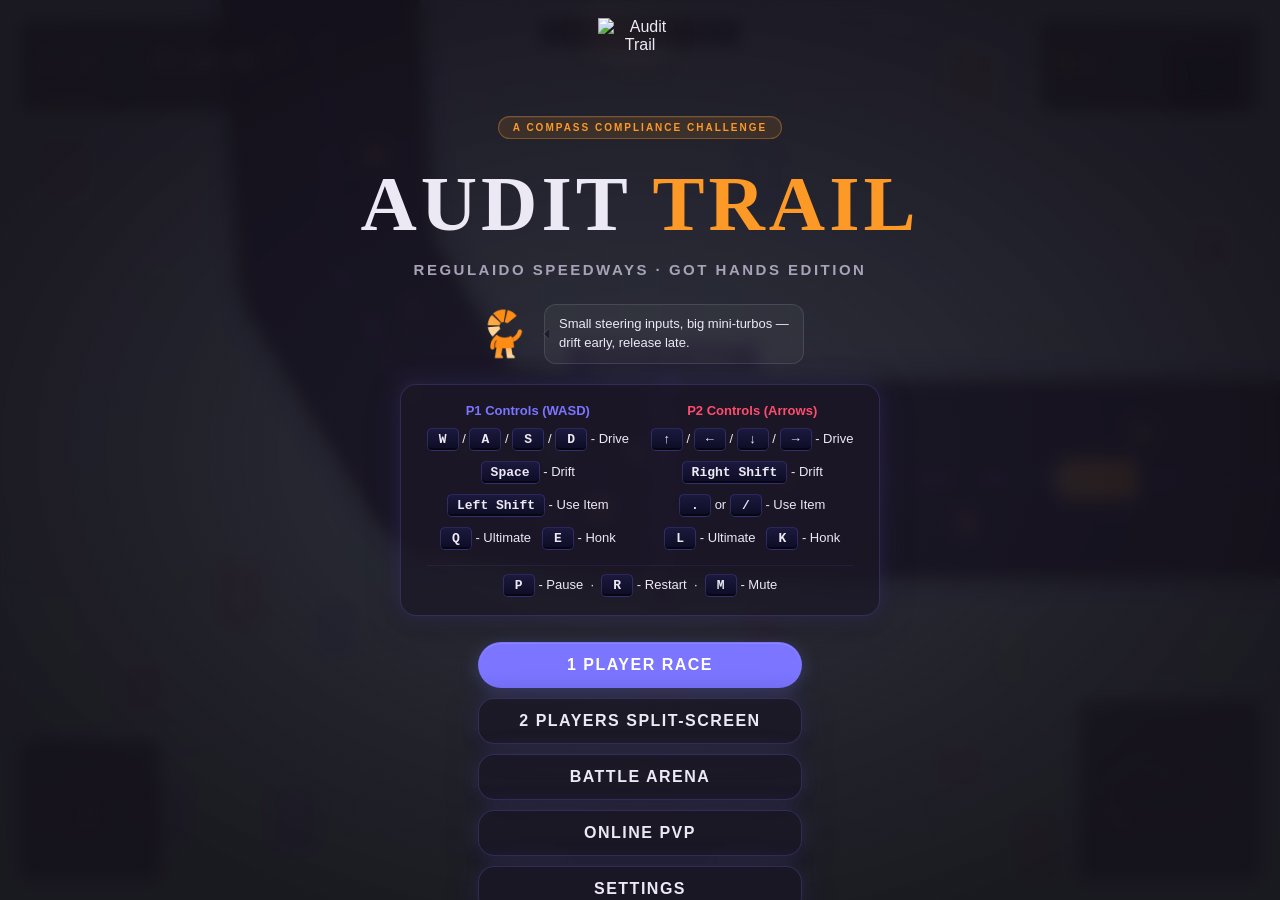
==== commit ec467d27: "Add Grand Prix mode, per-map day palettes, and online Battle PvP with host cancel and robustness Co-" ====
--- a/index.html
+++ b/index.html
@@ -836,6 +836,26 @@
     overflow-y: auto;
     padding: 2px 6px 8px;
   }
+  .p2p-map-category {
+    width: 100%;
+    display: flex;
+    flex-direction: column;
+    align-items: center;
+    gap: 6px;
+    margin-bottom: 8px;
+  }
+  .p2p-map-category .map-select-container {
+    max-height: 22vh;
+  }
+  .p2p-map-category .map-select-title {
+    align-self: flex-start;
+    margin-left: 4px;
+  }
+  #battle-select-section .toggle-btn.disabled,
+  #battle-select-section .toggle-btn:disabled {
+    opacity: 0.45;
+    pointer-events: none;
+  }
   .map-card {
     background: var(--compass-surface);
     border: 1px solid var(--compass-border-subtle);
@@ -873,6 +893,28 @@
     transform: none;
     box-shadow: 0 6px 20px rgba(0, 0, 0, 0.25);
     border-color: rgba(255, 255, 255, 0.08);
+  }
+  .map-card.grand-prix-card {
+    border-color: rgba(255, 216, 107, 0.42);
+    background: linear-gradient(145deg, rgba(48, 38, 14, 0.94), rgba(27, 23, 38, 0.9));
+    grid-column: 1 / -1;
+    max-width: 100%;
+  }
+  .map-card.grand-prix-card:hover {
+    border-color: rgba(255, 216, 107, 0.62);
+    box-shadow: 0 8px 28px rgba(255, 216, 107, 0.18);
+  }
+  .map-card.grand-prix-card.selected {
+    border-color: #ffd86b;
+    background: linear-gradient(145deg, rgba(56, 44, 12, 0.96), rgba(27, 23, 38, 0.94));
+    box-shadow: 0 0 24px rgba(255, 216, 107, 0.38), inset 0 0 10px rgba(255, 216, 107, 0.1);
+  }
+  .map-card.grand-prix-card .map-preview {
+    background:
+      radial-gradient(circle at 25% 35%, rgba(255, 216, 107, 0.18), transparent 55%),
+      radial-gradient(circle at 75% 65%, rgba(123, 117, 255, 0.12), transparent 50%),
+      rgba(8, 6, 26, 0.2);
+    border-color: rgba(255, 216, 107, 0.28);
   }
   .map-name {
     font-size: 14px;
@@ -1110,12 +1152,11 @@
         <button class="btn toggle-btn" data-laps="5" type="button" style="flex:1;">5</button>
         <button class="btn toggle-btn" data-laps="7" type="button" style="flex:1;">7</button>
       </div>
-      <div class="settings-label" style="font-size:11px;opacity:0.7;letter-spacing:1px;margin-bottom:6px;">Race Series</div>
+      <div class="settings-label" style="font-size:11px;opacity:0.7;letter-spacing:1px;margin-bottom:6px;">Grand Prix Length</div>
       <div class="settings-group" id="series-group" style="display:flex;gap:8px;margin-bottom:12px;">
-        <button class="btn toggle-btn" data-series="1" type="button" style="flex:1;">Single</button>
-        <button class="btn toggle-btn" data-series="3" type="button" style="flex:1;">3 Races</button>
-        <button class="btn toggle-btn" data-series="5" type="button" style="flex:1;">5 Races</button>
-        <button class="btn toggle-btn" data-series="7" type="button" style="flex:1;">7 Races</button>
+        <button class="btn toggle-btn" data-gp-races="3" type="button" style="flex:1;">3 Races</button>
+        <button class="btn toggle-btn" data-gp-races="5" type="button" style="flex:1;">5 Races</button>
+        <button class="btn toggle-btn" data-gp-races="7" type="button" style="flex:1;">7 Races</button>
       </div>
       <div class="settings-label" style="font-size:11px;opacity:0.7;letter-spacing:1px;margin-bottom:6px;">AI Opponents</div>
       <div id="aicount-group" style="display:flex;gap:8px;margin-bottom:12px;">
@@ -1238,7 +1279,12 @@
   <!-- Pause screen -->
   <div id="pause-screen" class="overlay hidden">
     <div class="title-text" style="font-size: clamp(36px, 6vw, 70px);">Paused</div>
-    <div class="subtitle">Press P to resume</div>
+    <div class="subtitle" id="pause-default-subtitle">Press P to resume</div>
+    <div class="subtitle" id="pause-p2p-subtitle" style="display:none;">Race continues online while paused</div>
+    <div style="display:flex; gap:10px; flex-wrap:wrap; justify-content:center; margin-top: 8px;">
+      <button class="btn btn-alt" id="p2p-cancel-lobby-btn" type="button" style="display:none;">Cancel Race · Back to Lobby</button>
+      <button class="btn btn-alt" id="p2p-leave-match-btn" type="button" style="display:none;">Leave Match</button>
+    </div>
     <div class="hint">Press R to restart · Esc for main menu · M to mute</div>
   </div>
 
@@ -1273,6 +1319,10 @@
 const settingsScreen = document.getElementById("settings-screen");
 const selectScreen = document.getElementById("select-screen");
 const pauseScreen = document.getElementById("pause-screen");
+const pauseDefaultSubtitle = document.getElementById("pause-default-subtitle");
+const pauseP2pSubtitle = document.getElementById("pause-p2p-subtitle");
+const p2pCancelLobbyBtn = document.getElementById("p2p-cancel-lobby-btn");
+const p2pLeaveMatchBtn = document.getElementById("p2p-leave-match-btn");
 const finishScreen = document.getElementById("finish-screen");
 const finishResults = document.getElementById("finish-results");
 const finishTitle = document.getElementById("finish-title");
@@ -1348,7 +1398,7 @@
       musicVolume: Sound?.musicVolume ?? savedSettings.musicVolume ?? 0.8,
       sfxVolume: Sound?.sfxVolume ?? savedSettings.sfxVolume ?? 1.0,
       totalLaps: typeof TOTAL_LAPS === "number" ? TOTAL_LAPS : (savedSettings.totalLaps ?? 3),
-      seriesRaces: typeof seriesRaces === "number" ? seriesRaces : (savedSettings.seriesRaces ?? 1),
+      grandPrixRaces: typeof grandPrixRaces === "number" ? grandPrixRaces : clampGrandPrixRaces(savedSettings.grandPrixRaces ?? savedSettings.seriesRaces ?? 3),
       aiCount: typeof aiCount === "number" ? aiCount : (savedSettings.aiCount ?? 4),
       aiDifficulty: typeof aiDifficulty === "string" ? aiDifficulty : (savedSettings.aiDifficulty ?? "normal"),
       battleUntimed: !!(game?.battleUntimed ?? savedSettings.battleUntimed),
@@ -2711,7 +2761,10 @@
 
 // Ends the battle when time runs out or only one kart is left standing.
 function checkBattleEnd() {
-  if (!isBattleMode() || game.state !== STATE.RACING) return;
+  if (!isBattleMode()) return;
+  const simRacing = game.state === STATE.RACING ||
+    (game.p2pMode && game.state === STATE.PAUSED && game._pauseFromState === STATE.RACING);
+  if (!simRacing) return;
   const active = getActiveKarts();
   const alive = active.filter((k) => k && !k.eliminated);
   const timeUp = !isUntimedHumanBattle() && game.battleTimeLeft <= 0;
@@ -3004,6 +3057,72 @@
   floorNightOuter: "#0e1810",
 });
 
+/** Immutable per-map day palettes — O(1) lookup, initialized once. */
+const MAP_DAY_PALETTES = Object.freeze({
+  core_mainframe: Object.freeze({
+    skyTop: "#5eb0ff", skyMid: "#c8e8ff", skyBot: "#b8f0c8",
+    grassTint: "rgba(184, 240, 200, 0.26)", grassGrid: "rgba(123, 117, 255, 0.10)",
+    roadOuterShadow: "rgba(123, 117, 255, 0.22)", roadShadowBlur: 6,
+    roadRumbleA: "#ff4d6d", roadRumbleB: "#a4ff80", roadAsphalt: "#2a2548",
+    roadNarrowBoundary: "#4db8ff", roadEdgeGlow: "rgba(123, 117, 255, 0.55)",
+    roadFlowMarks: "rgba(123, 117, 255, 0.22)", roadCenterLine: "rgba(123, 117, 255, 0.65)",
+  }),
+  compliance_chicane: Object.freeze({
+    skyTop: "#8a9ad8", skyMid: "#c8d0f0", skyBot: "#b8c8d8",
+    grassTint: "rgba(200, 212, 240, 0.28)", grassGrid: "rgba(157, 77, 255, 0.09)",
+    roadOuterShadow: "rgba(157, 77, 255, 0.20)", roadShadowBlur: 6,
+    roadRumbleA: "#ff4d6d", roadRumbleB: "#a4ff80", roadAsphalt: "#2c2840",
+    roadNarrowBoundary: "#9d4dff", roadEdgeGlow: "rgba(157, 77, 255, 0.50)",
+    roadFlowMarks: "rgba(157, 77, 255, 0.20)", roadCenterLine: "rgba(123, 117, 255, 0.60)",
+  }),
+  audit_super_ring: Object.freeze({
+    skyTop: "#60d8a0", skyMid: "#b0f0c8", skyBot: "#98e8a8",
+    grassTint: "rgba(164, 255, 128, 0.30)", grassGrid: "rgba(79, 72, 112, 0.08)",
+    roadOuterShadow: "rgba(164, 255, 128, 0.18)", roadShadowBlur: 5,
+    roadRumbleA: "#ff4d6d", roadRumbleB: "#a4ff80", roadAsphalt: "#283828",
+    roadNarrowBoundary: "#70e8a0", roadEdgeGlow: "rgba(164, 255, 128, 0.48)",
+    roadFlowMarks: "rgba(164, 255, 128, 0.22)", roadCenterLine: "rgba(123, 117, 255, 0.58)",
+  }),
+  black_ice_data_vault: Object.freeze({
+    skyTop: "#8aa8b8", skyMid: "#b8d0e0", skyBot: "#a0b8c8",
+    grassTint: "rgba(176, 220, 240, 0.24)", grassGrid: "rgba(87, 242, 255, 0.09)",
+    roadOuterShadow: "rgba(87, 242, 255, 0.18)", roadShadowBlur: 5,
+    roadRumbleA: "#ff4d6d", roadRumbleB: "#a4ff80", roadAsphalt: "#283038",
+    roadNarrowBoundary: "#57f2ff", roadEdgeGlow: "rgba(87, 242, 255, 0.45)",
+    roadFlowMarks: "rgba(87, 242, 255, 0.18)", roadCenterLine: "rgba(123, 117, 255, 0.55)",
+  }),
+  regulatory_dragon_run: Object.freeze({
+    skyTop: "#f0c060", skyMid: "#f8e0a8", skyBot: "#e8d0a0",
+    grassTint: "rgba(248, 220, 160, 0.26)", grassGrid: "rgba(253, 153, 39, 0.10)",
+    roadOuterShadow: "rgba(253, 153, 39, 0.20)", roadShadowBlur: 5,
+    roadRumbleA: "#ff4d6d", roadRumbleB: "#a4ff80", roadAsphalt: "#3a3028",
+    roadNarrowBoundary: "#fd9927", roadEdgeGlow: "rgba(253, 153, 39, 0.48)",
+    roadFlowMarks: "rgba(255, 77, 109, 0.18)", roadCenterLine: "rgba(123, 117, 255, 0.55)",
+  }),
+  protocol_amendment_labyrinth: Object.freeze({
+    skyTop: "#e8d0a0", skyMid: "#f8ecd8", skyBot: "#e0d0b0",
+    grassTint: "rgba(248, 232, 200, 0.28)", grassGrid: "rgba(253, 153, 39, 0.09)",
+    roadOuterShadow: "rgba(253, 153, 39, 0.18)", roadShadowBlur: 5,
+    roadRumbleA: "#ff4d6d", roadRumbleB: "#a4ff80", roadAsphalt: "#383028",
+    roadNarrowBoundary: "#fd9927", roadEdgeGlow: "rgba(253, 153, 39, 0.45)",
+    roadFlowMarks: "rgba(253, 153, 39, 0.20)", roadCenterLine: "rgba(123, 117, 255, 0.55)",
+  }),
+  dragon_escape: Object.freeze({
+    skyTop: "#a8d8c0", skyMid: "#d8f0d8", skyBot: "#98c8a0",
+    grassTint: "rgba(200, 240, 210, 0.28)", grassGrid: "rgba(80, 140, 90, 0.10)",
+    roadOuterShadow: "rgba(100, 160, 110, 0.18)", roadShadowBlur: 5,
+    roadRumbleA: "#ff4d6d", roadRumbleB: "#a4ff80", roadAsphalt: "#2a3830",
+    roadNarrowBoundary: "#66aa77", roadEdgeGlow: "rgba(100, 170, 120, 0.45)",
+    roadFlowMarks: "rgba(100, 170, 120, 0.18)", roadCenterLine: "rgba(123, 117, 255, 0.52)",
+    mountainLayers: ["rgba(120, 160, 130, 0.10)", "rgba(100, 140, 110, 0.08)", "rgba(80, 120, 90, 0.06)", "rgba(60, 100, 70, 0.04)"],
+    bambooStroke: "rgba(60, 120, 70, 0.28)", glowInner: "rgba(200, 240, 210, 0.06)",
+  }),
+});
+const _MAP_DAY_PALETTE_DEFAULT = MAP_DAY_PALETTES.core_mainframe;
+function getMapDayPalette(mapId) {
+  return MAP_DAY_PALETTES[mapId] || _MAP_DAY_PALETTE_DEFAULT;
+}
+
 const _compassPatternCache = new WeakMap();
 
 function getCompassFloorPattern(ctx, surfaceKey) {
@@ -3014,7 +3133,9 @@
   }
   if (surfaceMap.has(surfaceKey)) return surfaceMap.get(surfaceKey);
 
-  const [tod, surface] = surfaceKey.split(":");
+  const parts = surfaceKey.split(":");
+  const tod = parts[0];
+  const surface = parts[1];
   const day = tod === "day";
   const tile = surface === "arena" ? 128 : surface === "road" ? 96 : 80;
   const off = document.createElement("canvas");
@@ -3040,8 +3161,9 @@
     oc.fillStyle = day ? "rgba(164, 255, 128, 0.38)" : "rgba(164, 255, 128, 0.18)";
     oc.beginPath(); oc.arc(tile / 2, tile / 2, 2, 0, TAU); oc.fill();
   } else if (surface === "grass") {
+    const mapPal = day && parts[2] ? getMapDayPalette(parts[2]) : null;
     // Transparent app-shell grid over the existing sky/ground gradient.
-    oc.strokeStyle = day ? "rgba(79, 72, 112, 0.09)" : "rgba(123, 117, 255, 0.06)";
+    oc.strokeStyle = day ? (mapPal?.grassGrid || "rgba(79, 72, 112, 0.09)") : "rgba(123, 117, 255, 0.06)";
     oc.lineWidth = 1;
     oc.beginPath();
     oc.moveTo(0, tile - 0.5);
@@ -3049,7 +3171,7 @@
     oc.moveTo(tile - 0.5, 0);
     oc.lineTo(tile - 0.5, tile);
     oc.stroke();
-    oc.fillStyle = day ? "rgba(230, 255, 220, 0.24)" : "rgba(235, 228, 255, 0.04)";
+    oc.fillStyle = day ? (mapPal?.grassTint || "rgba(230, 255, 220, 0.24)") : "rgba(235, 228, 255, 0.04)";
     oc.fillRect(0, 0, tile, 2);
   } else {
     // Dense, quiet road material; all detail is baked once into this tile.
@@ -6664,10 +6786,12 @@
   if (!Number.isFinite(n)) return 3;
   return Math.max(1, Math.min(7, n));
 }
-function clampSeries(v) {
+const GRAND_PRIX_ID = "grand_prix";
+
+function clampGrandPrixRaces(v) {
   const n = Math.round(Number(v));
   if (n === 3 || n === 5 || n === 7) return n;
-  return 1;
+  return 3;
 }
 function clampAiCount(v) {
   const n = Math.round(Number(v));
@@ -6691,13 +6815,241 @@
 function ensureSelectedMapMatchesMode() {
   const wantsArena = isBattleMode();
   const current = MAPS[game.selectedMapIdx];
-  if (current && !!current.arena === wantsArena) return game.selectedMapIdx;
+  if (current && !!current.arena === wantsArena) {
+    if (!wantsArena && game.mapSelection === GRAND_PRIX_ID) return game.selectedMapIdx;
+    if (game.mapSelection !== GRAND_PRIX_ID) game.mapSelection = current.id;
+    return game.selectedMapIdx;
+  }
 
   const fallbackIdx = wantsArena
     ? getArenaMapIdx()
     : MAPS.findIndex((map) => !map.arena);
   game.selectedMapIdx = fallbackIdx >= 0 ? fallbackIdx : 0;
+  game.mapSelection = MAPS[game.selectedMapIdx].id;
   return game.selectedMapIdx;
+}
+
+function getGrandPrixCircuitIndices() {
+  const indices = [];
+  for (let i = 0; i < MAPS.length; i++) {
+    const m = MAPS[i];
+    if (!m.arena && m.id !== "dragon_escape") indices.push(i);
+  }
+  return indices;
+}
+
+function getDefaultCircuitMapIdx() {
+  const circuits = getGrandPrixCircuitIndices();
+  return circuits.length ? circuits[0] : 0;
+}
+
+function isGrandPrixSelection() {
+  return game.mapSelection === GRAND_PRIX_ID;
+}
+
+function isGrandPrixActive(t = game.tournament) {
+  return !!(t && t.format === "grand_prix" && t.totalRaces > 1);
+}
+
+function shouldShowGrandPrixCard() {
+  return !isBattleMode() && (!game.multiplayer || game.p2pMode);
+}
+
+function createGrandPrixTournament(totalRaces = grandPrixRaces) {
+  const circuits = getGrandPrixCircuitIndices();
+  const safeTotal = clampGrandPrixRaces(totalRaces);
+  const circuitOrder = [];
+  for (let i = 0; i < safeTotal; i++) {
+    circuitOrder.push(circuits[i % circuits.length]);
+  }
+  return {
+    format: "grand_prix",
+    totalRaces: safeTotal,
+    raceIndex: 0,
+    standings: [],
+    circuitOrder,
+  };
+}
+
+function selectGrandPrixMap() {
+  game.mapSelection = GRAND_PRIX_ID;
+  game.tournament = null;
+  game.selectedMapIdx = getDefaultCircuitMapIdx();
+}
+
+function selectCircuitMap(idx) {
+  const map = MAPS[idx];
+  if (!map) return;
+  game.mapSelection = map.id;
+  game.selectedMapIdx = idx;
+  game.tournament = null;
+}
+
+function syncMapSelectionFromIdx(mapIdx) {
+  const map = MAPS[mapIdx];
+  if (map) game.mapSelection = map.id;
+}
+
+function sanitizeP2pLobbyMode(mode) {
+  return mode === "battle" ? "battle" : "race";
+}
+
+function isP2pBattleGuest() {
+  return !!(game.p2pMode && isBattleMode() && game.p2pRole === "guest");
+}
+
+function isP2pBattleHost() {
+  return !!(game.p2pMode && isBattleMode() && game.p2pRole === "host");
+}
+
+function canResolveBattleCombat() {
+  return !isP2pBattleGuest();
+}
+
+function resetP2pReadyForLobbyChange() {
+  if (!game.p2pMode) return;
+  for (const p of (game.p2pPlayers || [])) p.locked = false;
+  game.p1Locked = false;
+  game.p2Locked = false;
+  syncP2pSelectionFromRoster({ preserveLocal: true });
+  if (game.p2pRole === "host") broadcastP2pLobby();
+  updateSelectionHighlight();
+  updateP2pStartButton();
+}
+
+function selectArenaMap(idx) {
+  const map = MAPS[idx];
+  if (!map || !map.arena) return;
+  game.mode = "battle";
+  game.mapSelection = map.id;
+  game.selectedMapIdx = idx;
+  game.tournament = null;
+}
+
+function selectP2pMap({ mapIdx, mapSelection, mode } = {}) {
+  if (game.p1Locked && game.p2pRole === "host") return;
+  const nextMode = sanitizeP2pLobbyMode(mode);
+  game.mode = nextMode;
+  if (nextMode === "battle") {
+    game.tournament = null;
+    if (mapIdx !== undefined) selectArenaMap(mapIdx);
+  } else if (mapSelection === GRAND_PRIX_ID) {
+    selectGrandPrixMap();
+  } else if (mapIdx !== undefined) {
+    selectCircuitMap(mapIdx);
+  }
+  ensureSelectedMapMatchesMode();
+  resetP2pReadyForLobbyChange();
+  const selectedMap = MAPS[game.selectedMapIdx || 0];
+  if (selectedMap) previewSelectedMapMusic(selectedMap);
+  renderMapSelect();
+  renderAiModelSelector();
+  updateDriveButtonLabel();
+  updateP2pBattleLobbyUi();
+  Sound.tone(nextMode === "battle" ? 700 : 520, 0.08, "sine", 0.15);
+}
+
+function updateP2pBattleLobbyUi() {
+  const battleSection = document.getElementById("battle-select-section");
+  const showBattleRules = isBattleMode() || (game.p2pMode && isArenaMap(game.selectedMapIdx));
+  if (battleSection) battleSection.style.display = showBattleRules ? "flex" : "none";
+  if (showBattleRules) renderApprovalsSelect();
+  const isGuest = game.p2pMode && game.p2pRole === "guest";
+  if (battleSection) {
+    battleSection.querySelectorAll("button").forEach((b) => {
+      b.disabled = isGuest;
+      b.classList.toggle("disabled", isGuest);
+    });
+  }
+  if (game.p2pMode) {
+    const subtitle = document.getElementById("lobby-subtitle");
+    const hint = document.getElementById("lobby-hint");
+    if (subtitle) {
+      subtitle.innerText = game.p2pRole === "host"
+        ? "Online Lobby: Pick Mode, Map & Coder"
+        : "Online Lobby: Host Picks Mode & Map · Pick Your Coder";
+    }
+    if (hint) {
+      hint.innerText = game.p2pRole === "host"
+        ? "Host picks mode/map/rules · Everyone picks coder · Space/Enter to ready"
+        : "Host picks mode/map/rules · Pick coder · Space/Enter to ready";
+    }
+  }
+}
+
+function applyLobbyMapSelection(data = {}) {
+  if (data.mode !== undefined) game.mode = sanitizeP2pLobbyMode(data.mode);
+  if (data.battleApprovals !== undefined) game.battleApprovals = clampApprovals(data.battleApprovals);
+  if (data.battleUntimed !== undefined) game.battleUntimed = !!data.battleUntimed;
+  if (data.mapIdx !== undefined) game.selectedMapIdx = data.mapIdx;
+  if (data.mapSelection !== undefined) {
+    game.mapSelection = data.mapSelection;
+  } else if (data.mapIdx !== undefined) {
+    syncMapSelectionFromIdx(data.mapIdx);
+  }
+  if (data.grandPrixRaces !== undefined) grandPrixRaces = clampGrandPrixRaces(data.grandPrixRaces);
+  ensureSelectedMapMatchesMode();
+  if (isBattleMode()) game.tournament = null;
+  if (game.state === STATE.SELECT || !isGrandPrixSelection()) game.tournament = null;
+}
+
+function prepareRaceFormatFromSelection() {
+  if (!isGrandPrixSelection()) {
+    game.tournament = null;
+    return;
+  }
+  if (!game.tournament || game.tournament.format !== "grand_prix") {
+    game.tournament = createGrandPrixTournament(grandPrixRaces);
+  }
+  const order = game.tournament.circuitOrder || [];
+  game.selectedMapIdx = order[game.tournament.raceIndex] ?? getDefaultCircuitMapIdx();
+  game.mapSelection = GRAND_PRIX_ID;
+}
+
+function getTournamentRaceMapIdx(tournament) {
+  if (tournament?.format === "grand_prix" && Array.isArray(tournament.circuitOrder) && tournament.circuitOrder.length) {
+    return tournament.circuitOrder[tournament.raceIndex] ?? tournament.circuitOrder[0];
+  }
+  return getNextCircuitMapIdx(game.selectedMapIdx || 0);
+}
+
+function getRaceStartButtonLabel({ p2pHost = false, allReady = true, readyCount = 0, totalPlayers = 0 } = {}) {
+  if (p2pHost) {
+    if (!allReady) return `Waiting (${readyCount}/${totalPlayers})`;
+    if (isBattleMode()) return "Start Online Battle";
+    return isGrandPrixSelection() ? "Start Grand Prix" : "Start Online Race";
+  }
+  if (isBattleMode()) return "Battle!";
+  return isGrandPrixSelection() ? "Start Grand Prix" : "Drive!";
+}
+
+function getGrandPrixPreviewSvg() {
+  const colors = ["#57f2ff", "#fd9927", "#a4ff80", "#bd57ff"];
+  let tracks = "";
+  for (let i = 0; i < 4; i++) {
+    const x = 24 + i * 36;
+    const y = 30 + (i % 2) * 7;
+    tracks += `<ellipse cx="${x}" cy="${y}" rx="13" ry="8" fill="none" stroke="${colors[i]}" stroke-width="2" opacity="0.75"/>`;
+  }
+  return `
+    <svg viewBox="0 0 180 70" aria-hidden="true" focusable="false">
+      <g opacity="0.9">${tracks}</g>
+      <path d="M90 6 L97 22 L114 24 L101 36 L105 54 L90 45 L75 54 L79 36 L66 24 L83 22 Z" fill="#ffd86b" stroke="#c9a830" stroke-width="1.4"/>
+      <rect x="84" y="40" width="12" height="10" rx="2" fill="#c9a830"/>
+    </svg>
+  `;
+}
+
+function getP2pLobbyMapPayload() {
+  return {
+    mode: isBattleMode() ? "battle" : "race",
+    battleApprovals: clampApprovals(game.battleApprovals),
+    battleUntimed: !!game.battleUntimed,
+    mapIdx: game.selectedMapIdx,
+    mapSelection: game.mapSelection,
+    grandPrixRaces,
+    trackIdx: Sound.trackIdx,
+  };
 }
 function normalizeTimeOfDay(v) {
   return v === "night" ? "night" : "day";
@@ -6921,7 +7273,7 @@
 }
 
 let TOTAL_LAPS = clampLaps(savedSettings.totalLaps ?? 3);
-let seriesRaces = clampSeries(savedSettings.seriesRaces ?? 1);
+let grandPrixRaces = clampGrandPrixRaces(savedSettings.grandPrixRaces ?? savedSettings.seriesRaces ?? 3);
 let aiCount = clampAiCount(savedSettings.aiCount ?? 4);
 let aiDifficulty = normalizeAiDifficulty(savedSettings.aiDifficulty);
 const CHECKPOINT_RADIUS = 80;
@@ -7604,30 +7956,34 @@
     // Grass background tile
     this._drawGrass(ctx);
 
+    const mapId = MAPS[game.selectedMapIdx || 0].id;
+    const day = isDayMode();
+    const dayPal = day ? getMapDayPalette(mapId) : null;
+
     // Road Outer Shadow
     ctx.lineCap = "round";
     ctx.lineJoin = "round";
-    ctx.strokeStyle = "rgba(123, 117, 255, 0.15)";
+    ctx.strokeStyle = dayPal ? dayPal.roadOuterShadow : "rgba(123, 117, 255, 0.15)";
     ctx.lineWidth = (this.halfWidth + 18) * 2;
-    ctx.shadowColor = "#7b75ff";
-    ctx.shadowBlur = 10;
+    ctx.shadowColor = dayPal ? COMPASS_VISUAL.primary : "#7b75ff";
+    ctx.shadowBlur = dayPal ? dayPal.roadShadowBlur : 10;
     this.drawPath(ctx); ctx.stroke();
     ctx.shadowBlur = 0;
 
     // Rumble strip — alternating neon Pink (#ff4d6d) and Mint Green (#a4ff80)
-    ctx.strokeStyle = "#ff4d6d";
+    ctx.strokeStyle = dayPal ? dayPal.roadRumbleA : "#ff4d6d";
     ctx.lineWidth = (this.halfWidth + 5) * 2;
     ctx.setLineDash([30, 30]);
     ctx.lineDashOffset = -((time * 0.04) % 60);
     this.drawPath(ctx); ctx.stroke();
 
-    ctx.strokeStyle = "#a4ff80";
+    ctx.strokeStyle = dayPal ? dayPal.roadRumbleB : "#a4ff80";
     ctx.lineDashOffset = -((time * 0.04) % 60) + 30;
     this.drawPath(ctx); ctx.stroke();
     ctx.setLineDash([]);
 
     // Asphalt (Deep indigo mainframe circuit)
-    ctx.strokeStyle = "#0d0b21";
+    ctx.strokeStyle = dayPal ? dayPal.roadAsphalt : "#0d0b21";
     ctx.lineWidth = this.halfWidth * 2;
     this.drawPath(ctx); ctx.stroke();
 
@@ -7635,13 +7991,13 @@
     for (let i = 0; i < this.segments.length; i++) {
       const s = this.segments[i];
       if (s && s.halfW < this.halfWidth * 0.95) {
-        ctx.strokeStyle = "#0d0b21";
+        ctx.strokeStyle = dayPal ? dayPal.roadAsphalt : "#0d0b21";
         ctx.lineWidth = s.halfW * 2;
         ctx.beginPath();
         ctx.moveTo(s.a.x, s.a.y); ctx.lineTo(s.b.x, s.b.y); ctx.stroke();
 
         // Wall edges where it's narrow - neon cyan boundary lines
-        ctx.strokeStyle = "#00e5ff";
+        ctx.strokeStyle = dayPal ? dayPal.roadNarrowBoundary : "#00e5ff";
         ctx.lineWidth = (s.halfW + 2) * 2;
         ctx.globalCompositeOperation = "destination-over";
         ctx.beginPath();
@@ -7651,14 +8007,14 @@
     }
 
     // Glowing cyan edges for the main highway
-    ctx.strokeStyle = "#7b75ff";
+    ctx.strokeStyle = dayPal ? dayPal.roadEdgeGlow : "#7b75ff";
     ctx.lineWidth = (this.halfWidth + 1) * 2;
     ctx.globalCompositeOperation = "destination-over";
     this.drawPath(ctx); ctx.stroke();
     ctx.globalCompositeOperation = "source-over";
 
     // Scrolling flowing lane speed-arrows on road surface
-    ctx.strokeStyle = "rgba(0, 229, 255, 0.15)";
+    ctx.strokeStyle = dayPal ? dayPal.roadFlowMarks : "rgba(0, 229, 255, 0.15)";
     ctx.lineWidth = 2;
     ctx.setLineDash([12, 48]);
     ctx.lineDashOffset = -((time * 0.08) % 60);
@@ -7666,7 +8022,7 @@
     ctx.setLineDash([]);
 
     // Center dashed line (neon purple)
-    ctx.strokeStyle = "rgba(123, 117, 255, 0.5)";
+    ctx.strokeStyle = dayPal ? dayPal.roadCenterLine : "rgba(123, 117, 255, 0.5)";
     ctx.lineWidth = 4;
     ctx.setLineDash([24, 32]);
     this.drawPath(ctx); ctx.stroke();
@@ -8038,6 +8394,8 @@
   _drawGrass(ctx) {
     const mapId = MAPS[game.selectedMapIdx || 0].id;
     const isDragon = mapId === "dragon_escape";
+    const day = isDayMode();
+    const dayPal = day ? getMapDayPalette(mapId) : null;
 
     // Approx visible world X range from context transform (for huge world culling)
     let minX = -500, maxX = WORLD_W + 500;
@@ -8055,62 +8413,109 @@
     }
 
     if (isDragon) {
-      // Japanese highland dusk scene
-      const grad = ctx.createLinearGradient(0, 0, 0, WORLD_H);
-      grad.addColorStop(0, "#1a0c0c");
-      grad.addColorStop(0.4, "#2d1810");
-      grad.addColorStop(1, "#0d1a10");
-      ctx.fillStyle = grad;
-      ctx.fillRect(minX, -500, maxX - minX + 1000, WORLD_H + 1000);
-
-      // Far misty mountains (multiple layers) — capped to visible range
-      for (let m = 0; m < 4; m++) {
-        const mh = 150 + m * 50;
-        const my = WORLD_H * 0.2 + m * 120;
-        const alpha = 0.06 - m * 0.01;
-        ctx.fillStyle = `rgba(${60 + m * 20}, ${30 + m * 10}, ${20 + m * 5}, ${alpha})`;
-        ctx.beginPath();
-        ctx.moveTo(minX, my + mh);
-        for (let x = minX; x <= maxX + 60; x += 60) {
-          ctx.lineTo(x, my + mh - Math.sin((x + m * 200) * 0.003) * mh * 0.4 - Math.abs(Math.sin((x + m * 300) * 0.001)) * mh * 0.3);
+      if (day && dayPal) {
+        // Morning-mist green highlands (day)
+        const grad = ctx.createLinearGradient(0, 0, 0, WORLD_H);
+        grad.addColorStop(0, dayPal.skyTop);
+        grad.addColorStop(0.45, dayPal.skyMid);
+        grad.addColorStop(1, dayPal.skyBot);
+        ctx.fillStyle = grad;
+        ctx.fillRect(minX, -500, maxX - minX + 1000, WORLD_H + 1000);
+
+        const layers = dayPal.mountainLayers || [];
+        for (let m = 0; m < layers.length; m++) {
+          const mh = 140 + m * 45;
+          const my = WORLD_H * 0.18 + m * 110;
+          ctx.fillStyle = layers[m];
+          ctx.beginPath();
+          ctx.moveTo(minX, my + mh);
+          for (let x = minX; x <= maxX + 60; x += 60) {
+            ctx.lineTo(x, my + mh - Math.sin((x + m * 200) * 0.003) * mh * 0.38 - Math.abs(Math.sin((x + m * 300) * 0.001)) * mh * 0.28);
+          }
+          ctx.lineTo(maxX + 500, WORLD_H + 500);
+          ctx.lineTo(minX, WORLD_H + 500);
+          ctx.closePath();
+          ctx.fill();
         }
-        ctx.lineTo(maxX + 500, WORLD_H + 500);
-        ctx.lineTo(minX, WORLD_H + 500);
-        ctx.closePath();
-        ctx.fill();
-      }
-
-      // Bamboo / grass swaying on edges — capped
-      ctx.strokeStyle = "rgba(20, 50, 20, 0.2)";
-      ctx.lineWidth = 1.5;
-      const grassStart = Math.max(0, Math.floor(minX / 40) * 40);
-      const grassEnd   = Math.min(WORLD_W, Math.ceil(maxX / 40) * 40);
-      for (let i = grassStart; i < grassEnd; i += 40) {
-        const h = 20 + Math.sin(i * 0.05) * 15;
-        const sway = Math.sin(i * 0.02 + performance.now() * 0.0005) * 5;
-        ctx.beginPath();
-        ctx.moveTo(i, WORLD_H * 0.45);
-        ctx.quadraticCurveTo(i + sway, WORLD_H * 0.45 - h * 0.5, i + sway * 0.3, WORLD_H * 0.45 - h);
-        ctx.stroke();
-      }
-
-      // Subtle radial glow centered on track
-      const centerX = WORLD_W / 2;
-      const centerY = WORLD_H / 2;
-      const glowR = Math.min(WORLD_W * 0.7, 3000);
-      const glow = ctx.createRadialGradient(centerX, centerY, 100, centerX, centerY, glowR);
-      glow.addColorStop(0, "rgba(255, 80, 20, 0.04)");
-      glow.addColorStop(1, "rgba(0, 0, 0, 0)");
-      ctx.fillStyle = glow;
-      ctx.fillRect(minX, -500, maxX - minX + 1000, WORLD_H + 1000);
+
+        ctx.strokeStyle = dayPal.bambooStroke || "rgba(60, 120, 70, 0.28)";
+        ctx.lineWidth = 1.5;
+        const grassStart = Math.max(0, Math.floor(minX / 40) * 40);
+        const grassEnd   = Math.min(WORLD_W, Math.ceil(maxX / 40) * 40);
+        for (let i = grassStart; i < grassEnd; i += 40) {
+          const h = 22 + Math.sin(i * 0.05) * 14;
+          const sway = Math.sin(i * 0.02 + performance.now() * 0.0005) * 4;
+          ctx.beginPath();
+          ctx.moveTo(i, WORLD_H * 0.45);
+          ctx.quadraticCurveTo(i + sway, WORLD_H * 0.45 - h * 0.5, i + sway * 0.3, WORLD_H * 0.45 - h);
+          ctx.stroke();
+        }
+
+        const centerX = WORLD_W / 2;
+        const centerY = WORLD_H / 2;
+        const glowR = Math.min(WORLD_W * 0.7, 3000);
+        const glow = ctx.createRadialGradient(centerX, centerY, 100, centerX, centerY, glowR);
+        glow.addColorStop(0, dayPal.glowInner || "rgba(200, 240, 210, 0.06)");
+        glow.addColorStop(1, "rgba(0, 0, 0, 0)");
+        ctx.fillStyle = glow;
+        ctx.fillRect(minX, -500, maxX - minX + 1000, WORLD_H + 1000);
+      } else {
+        // Japanese highland dusk scene (night — unchanged)
+        const grad = ctx.createLinearGradient(0, 0, 0, WORLD_H);
+        grad.addColorStop(0, "#1a0c0c");
+        grad.addColorStop(0.4, "#2d1810");
+        grad.addColorStop(1, "#0d1a10");
+        ctx.fillStyle = grad;
+        ctx.fillRect(minX, -500, maxX - minX + 1000, WORLD_H + 1000);
+
+        // Far misty mountains (multiple layers) — capped to visible range
+        for (let m = 0; m < 4; m++) {
+          const mh = 150 + m * 50;
+          const my = WORLD_H * 0.2 + m * 120;
+          const alpha = 0.06 - m * 0.01;
+          ctx.fillStyle = `rgba(${60 + m * 20}, ${30 + m * 10}, ${20 + m * 5}, ${alpha})`;
+          ctx.beginPath();
+          ctx.moveTo(minX, my + mh);
+          for (let x = minX; x <= maxX + 60; x += 60) {
+            ctx.lineTo(x, my + mh - Math.sin((x + m * 200) * 0.003) * mh * 0.4 - Math.abs(Math.sin((x + m * 300) * 0.001)) * mh * 0.3);
+          }
+          ctx.lineTo(maxX + 500, WORLD_H + 500);
+          ctx.lineTo(minX, WORLD_H + 500);
+          ctx.closePath();
+          ctx.fill();
+        }
+
+        // Bamboo / grass swaying on edges — capped
+        ctx.strokeStyle = "rgba(20, 50, 20, 0.2)";
+        ctx.lineWidth = 1.5;
+        const grassStart = Math.max(0, Math.floor(minX / 40) * 40);
+        const grassEnd   = Math.min(WORLD_W, Math.ceil(maxX / 40) * 40);
+        for (let i = grassStart; i < grassEnd; i += 40) {
+          const h = 20 + Math.sin(i * 0.05) * 15;
+          const sway = Math.sin(i * 0.02 + performance.now() * 0.0005) * 5;
+          ctx.beginPath();
+          ctx.moveTo(i, WORLD_H * 0.45);
+          ctx.quadraticCurveTo(i + sway, WORLD_H * 0.45 - h * 0.5, i + sway * 0.3, WORLD_H * 0.45 - h);
+          ctx.stroke();
+        }
+
+        // Subtle radial glow centered on track
+        const centerX = WORLD_W / 2;
+        const centerY = WORLD_H / 2;
+        const glowR = Math.min(WORLD_W * 0.7, 3000);
+        const glow = ctx.createRadialGradient(centerX, centerY, 100, centerX, centerY, glowR);
+        glow.addColorStop(0, "rgba(255, 80, 20, 0.04)");
+        glow.addColorStop(1, "rgba(0, 0, 0, 0)");
+        ctx.fillStyle = glow;
+        ctx.fillRect(minX, -500, maxX - minX + 1000, WORLD_H + 1000);
+      }
     } else {
-      const day = isDayMode();
       const todKey = day ? "day" : "night";
       const grad = ctx.createLinearGradient(0, 0, 0, WORLD_H);
-      if (day) {
-        grad.addColorStop(0, COMPASS_VISUAL.skyDayTop);
-        grad.addColorStop(0.5, COMPASS_VISUAL.skyDayMid);
-        grad.addColorStop(1, "#8ec49a");
+      if (day && dayPal) {
+        grad.addColorStop(0, dayPal.skyTop);
+        grad.addColorStop(0.5, dayPal.skyMid);
+        grad.addColorStop(1, dayPal.skyBot);
       } else {
         grad.addColorStop(0, COMPASS_VISUAL.skyNightTop);
         grad.addColorStop(1, COMPASS_VISUAL.skyNightBot);
@@ -8118,7 +8523,8 @@
       ctx.fillStyle = grad;
       ctx.fillRect(-500, -500, WORLD_W + 1000, WORLD_H + 1000);
 
-      const grassPattern = getCompassFloorPattern(ctx, `${todKey}:grass`);
+      const grassKey = day ? `${todKey}:grass:${mapId}` : `${todKey}:grass`;
+      const grassPattern = getCompassFloorPattern(ctx, grassKey);
       if (grassPattern) {
         ctx.fillStyle = grassPattern;
         ctx.fillRect(minX, -500, maxX - minX + 1000, WORLD_H + 1000);
@@ -8128,6 +8534,7 @@
 
   _drawDecor(ctx) {
     const time = performance.now();
+    const day = isDayMode();
     for (const p of this.decorations) {
       const pulse = 0.85 + 0.15 * Math.sin(time * 0.003 + p.pulseOffset);
       const h = p.h * pulse;
@@ -8210,9 +8617,9 @@
         }
       } else {
         // Default cyberpunk pillar
-        ctx.shadowBlur = 15 * pulse;
+        ctx.shadowBlur = day ? 8 * pulse : 15 * pulse;
         ctx.shadowColor = p.color;
-        ctx.fillStyle = hexToRgba(p.color, 0.15);
+        ctx.fillStyle = hexToRgba(p.color, day ? 0.10 : 0.15);
         ctx.strokeStyle = p.color;
         ctx.lineWidth = 1.5;
         ctx.beginPath();
@@ -8225,14 +8632,14 @@
         ctx.fill();
         ctx.stroke();
         ctx.shadowBlur = 0;
-        ctx.strokeStyle = "rgba(255,255,255,0.7)";
+        ctx.strokeStyle = day ? "rgba(255,255,255,0.45)" : "rgba(255,255,255,0.7)";
         ctx.lineWidth = 1;
         ctx.beginPath();
         ctx.moveTo(0, 0);
         ctx.lineTo(0, -h);
         ctx.stroke();
-        ctx.fillStyle = "#ffffff";
-        ctx.shadowBlur = 10;
+        ctx.fillStyle = day ? hexToRgba("#ffffff", 0.85) : "#ffffff";
+        ctx.shadowBlur = day ? 4 : 10;
         ctx.shadowColor = p.color;
         ctx.beginPath();
         ctx.arc(0, -h, p.r * 0.35, 0, TAU);
@@ -8245,6 +8652,7 @@
   _drawStartLine(ctx) {
     const gate = this.startLineGate();
     if (!gate) return;
+    const day = isDayMode();
     const px = gate.x;
     const py = gate.y;
     const ang = Math.atan2(gate.uy, gate.ux);
@@ -8254,16 +8662,16 @@
     ctx.rotate(ang);
 
     // Digital glassmorphic road base band
-    ctx.fillStyle = "rgba(123, 117, 255, 0.35)";
+    ctx.fillStyle = day ? "rgba(123, 117, 255, 0.22)" : "rgba(123, 117, 255, 0.35)";
     ctx.fillRect(-12, -halfW, 24, halfW * 2);
 
     // White / Cyan cyber checker
     const tiles = 12;
     const tileH = (halfW * 2) / tiles;
     for (let i = 0; i < tiles; i++) {
-      ctx.fillStyle = i % 2 === 0 ? "#111" : "#7b75ff";
+      ctx.fillStyle = i % 2 === 0 ? (day ? "#2a2840" : "#111") : "#7b75ff";
       ctx.fillRect(-12, -halfW + i * tileH, 12, tileH);
-      ctx.fillStyle = i % 2 === 0 ? "#7b75ff" : "#111";
+      ctx.fillStyle = i % 2 === 0 ? "#7b75ff" : (day ? "#2a2840" : "#111");
       ctx.fillRect(0, -halfW + i * tileH, 12, tileH);
     }
 
@@ -8271,10 +8679,10 @@
     for (const side of [-1, 1]) {
       ctx.save();
       ctx.translate(0, side * (halfW + 15));
-      ctx.fillStyle = "#0d0b21";
+      ctx.fillStyle = day ? "#2a2548" : "#0d0b21";
       ctx.strokeStyle = "#7b75ff";
       ctx.lineWidth = 3;
-      ctx.shadowBlur = 10;
+      ctx.shadowBlur = day ? 4 : 10;
       ctx.shadowColor = "#7b75ff";
       ctx.fillRect(-8, -8, 16, 16);
       ctx.strokeRect(-8, -8, 16, 16);
@@ -8282,9 +8690,9 @@
     }
 
     // Glassmorphic Overarching Sign Banner
-    ctx.shadowBlur = 15;
+    ctx.shadowBlur = day ? 6 : 15;
     ctx.shadowColor = "#7b75ff";
-    ctx.fillStyle = "rgba(6, 5, 20, 0.85)";
+    ctx.fillStyle = day ? "rgba(42, 37, 72, 0.72)" : "rgba(6, 5, 20, 0.85)";
     ctx.strokeStyle = "#7b75ff";
     ctx.lineWidth = 2.5;
     ctx.fillRect(-90, -halfW - 32, 180, 24);
@@ -9373,8 +9781,10 @@
       const fx = Math.cos(this.heading), fy = Math.sin(this.heading);
       const dropX = this.x - fx * 32;
       const dropY = this.y - fy * 32;
-      const h = new MergeConflict(dropX, dropY, this);
-      game.hazards.push(h);
+      if (!isP2pBattleGuest()) {
+        const h = new MergeConflict(dropX, dropY, this);
+        game.hazards.push(h);
+      }
       if (game.p2pMode && game.p2pRole === "guest") {
         sendP2pMessage({
           type: "drop_conflict",
@@ -9387,7 +9797,7 @@
       const fx = Math.cos(this.heading), fy = Math.sin(this.heading);
       const dropX = this.x - fx * 34;
       const dropY = this.y - fy * 34;
-      game.hazards.push(new PlaceboPill(dropX, dropY, this));
+      if (!isP2pBattleGuest()) game.hazards.push(new PlaceboPill(dropX, dropY, this));
       if (game.p2pMode && game.p2pRole === "guest") {
         sendP2pMessage({
           type: "drop_placebo",
@@ -9397,7 +9807,7 @@
         });
       }
     } else if (type === "doubleblind") {
-      game.hazards.push(new DoubleBlindCloud(this.x, this.y, this.heading, this));
+      if (!isP2pBattleGuest()) game.hazards.push(new DoubleBlindCloud(this.x, this.y, this.heading, this));
       if (game.p2pMode && game.p2pRole === "guest") {
         sendP2pMessage({
           type: "double_blind_cloud",
@@ -9411,8 +9821,10 @@
       const fx = Math.cos(this.heading), fy = Math.sin(this.heading);
       const spawnX = this.x + fx * 32;
       const spawnY = this.y + fy * 32;
-      const d = new DossierProjectile(spawnX, spawnY, this.heading, this);
-      game.hazards.push(d);
+      if (!isP2pBattleGuest()) {
+        const d = new DossierProjectile(spawnX, spawnY, this.heading, this);
+        game.hazards.push(d);
+      }
       if (game.p2pMode && game.p2pRole === "guest") {
         sendP2pMessage({
           type: "shoot_dossier",
@@ -9423,17 +9835,45 @@
         });
       }
     } else if (type === "deauth") {
-      applyDeauthShockwave(this);
-      if (game.p2pMode && game.p2pRole === "guest") {
+      if (isP2pBattleGuest()) {
         sendP2pMessage({
           type: "deauth_shockwave",
           kartId: getKartId(this),
           x: this.x,
           y: this.y
         });
+      } else {
+        applyDeauthShockwave(this);
+        if (game.p2pMode && game.p2pRole === "guest") {
+          sendP2pMessage({
+            type: "deauth_shockwave",
+            kartId: getKartId(this),
+            x: this.x,
+            y: this.y
+          });
+        }
       }
     } else if (type === "mergerequest") {
-      startMergeRequestPull(this);
+      if (isP2pBattleGuest()) {
+        sendP2pMessage({ type: "merge_request", kartId: getKartId(this) });
+        if (game.particles) {
+          game.particles.add({
+            type: "text",
+            text: "MERGE REQUEST!",
+            x: this.x,
+            y: this.y - 22,
+            vx: 0,
+            vy: -0.8,
+            life: 42,
+            maxLife: 42,
+            size: 14,
+            color: "#39ff14"
+          });
+        }
+        triggerQuote(this, "boost");
+      } else {
+        startMergeRequestPull(this);
+      }
     } else if (type === "hotfix") {
       this.boostTimer = Math.max(this.boostTimer, TUNING.HOTFIX_DURATION);
       this.shieldTimer = Math.max(this.shieldTimer, TUNING.HOTFIX_DURATION);
@@ -10339,7 +10779,14 @@
   update(dt, track) {
     if (this.eliminated) return;
     const keys = this.playerIndex === 2 ? keysP2 : keysP1;
-    const input = {
+    const p2pLocalPaused = game.p2pMode && game.state === STATE.PAUSED && this.isPlayer && this === game.player;
+    const input = p2pLocalPaused ? {
+      forward: false,
+      back: false,
+      left: false,
+      right: false,
+      drift: false,
+    } : {
       forward: !!keys.up,
       back: !!keys.down,
       left: !!keys.left,
@@ -10348,19 +10795,19 @@
     };
 
     // Use Item Roulette active item on corresponding item press
-    const itemPressed = this.playerIndex === 2 ? consumePressedP2("item") : consumePressedP1("item");
+    const itemPressed = !p2pLocalPaused && (this.playerIndex === 2 ? consumePressedP2("item") : consumePressedP1("item"));
     if (itemPressed && this.itemState === "active" && this.itemSlot) {
       this.useItem();
     }
 
     // Ultimate ability activation
-    const ultPressed = this.playerIndex === 2 ? consumePressedP2("ult") : consumePressedP1("ult");
+    const ultPressed = !p2pLocalPaused && (this.playerIndex === 2 ? consumePressedP2("ult") : consumePressedP1("ult"));
     if (ultPressed && this.ultReady) {
       activateUltimate(this);
     }
 
     // Honk
-    const honkPressed = this.playerIndex === 2 ? consumePressedP2("honk") : consumePressedP1("honk");
+    const honkPressed = !p2pLocalPaused && (this.playerIndex === 2 ? consumePressedP2("honk") : consumePressedP1("honk"));
     if (honkPressed && (!this.honkCooldown || this.honkCooldown <= 0)) {
       Sound.honk(this.charId);
       this.honkCooldown = 30;
@@ -10907,7 +11354,15 @@
   p2pLastHazardSyncAt: 0,
   p2pPing: 0,
   p2pLastPingAt: 0,
+  p2pBattleEndPending: false,
+  p2pLastHostSyncReceivedAt: 0,
+  p2pConnectionUnstable: false,
+  _pauseFromState: null,
   tournament: null,
+  mapSelection: (() => {
+    const idx = MAPS.findIndex((m) => !m.arena && m.id !== "dragon_escape");
+    return idx >= 0 ? MAPS[idx].id : MAPS[0].id;
+  })(),
 };
 
 function triggerHitFlash(text, color, duration = 90, kart = null) {
@@ -11378,17 +11833,35 @@
     return;
   }
   driveBtn.style.display = "block";
-  driveBtn.textContent = areAllP2pPlayersReady() ? "Start Online Race" : `Waiting (${getP2pReadyCount()}/${(game.p2pPlayers || []).length})`;
-  driveBtn.disabled = !areAllP2pPlayersReady();
+  const players = game.p2pPlayers || [];
+  const allReady = areAllP2pPlayersReady();
+  driveBtn.textContent = getRaceStartButtonLabel({
+    p2pHost: true,
+    allReady,
+    readyCount: getP2pReadyCount(),
+    totalPlayers: players.length,
+  });
+  driveBtn.disabled = !allReady;
+}
+
+function updateDriveButtonLabel() {
+  if (!driveBtn || game.state !== STATE.SELECT) return;
+  if (game.p2pMode && game.p2pRole !== "host") {
+    driveBtn.style.display = "none";
+    return;
+  }
+  if (game.p2pMode && game.p2pRole === "host") {
+    updateP2pStartButton();
+    return;
+  }
+  driveBtn.textContent = getRaceStartButtonLabel();
 }
 
 function startP2pRaceFromSelection() {
   if (!game.p2pMode || game.p2pRole !== "host") return;
   const fromFinish = game.state === STATE.FINISHED;
   if (!fromFinish && !areAllP2pPlayersReady()) return;
-  if (!game.tournament && isTournamentEligible()) {
-    game.tournament = { totalRaces: seriesRaces, raceIndex: 0, standings: [] };
-  }
+  prepareRaceFormatFromSelection();
   // Regenerate dragon trail with current seed so host has fresh deterministic trail
   if (MAPS[game.selectedMapIdx || 0].id === "dragon_escape") {
     _dragonTrailSeed = Math.floor(Math.random() * 2147483647);
@@ -11401,8 +11874,13 @@
   Sound.startEngine(1);
   sendP2pMessage({
     type: "start_race",
+    mode: isBattleMode() ? "battle" : "race",
+    battleApprovals: clampApprovals(game.battleApprovals),
+    battleUntimed: !!game.battleUntimed,
     players: game.p2pPlayers,
     mapIdx: game.selectedMapIdx,
+    mapSelection: game.mapSelection,
+    grandPrixRaces,
     trackIdx: Sound.trackIdx,
     dragonSeed: _dragonTrailSeed,
     tournament: game.tournament
@@ -11550,8 +12028,18 @@
 }
 
 function showSelectScreen() {
+  if (
+    isGrandPrixActive() &&
+    [STATE.COUNTDOWN, STATE.RACING, STATE.PAUSED, STATE.FINISHED].includes(game.state)
+  ) {
+    game.tournament = null;
+  }
   if (Sound.ctx && !Sound.titleThemeActive && !Sound.isPlayingMusic) Sound.playVocoderTitle();
   ensureSelectedMapMatchesMode();
+  if (game.multiplayer && !game.p2pMode && isGrandPrixSelection()) {
+    syncMapSelectionFromIdx(game.selectedMapIdx || 0);
+    game.tournament = null;
+  }
   hideAll();
   selectScreen.classList.remove("hidden");
   game.state = STATE.SELECT;
@@ -11572,14 +12060,14 @@
     document.getElementById("status-p2").innerText = game.p2pMode ? `Online: ${getP2pReadyCount()}/${(game.p2pPlayers || []).length} Ready` : "P2: Selecting";
     document.getElementById("status-p2").className = "p2-status selecting";
     document.getElementById("lobby-subtitle").innerText = game.p2pMode
-      ? (game.p2pRole === "host" ? "Online Lobby: Pick Track & Coder" : "Online Lobby: Pick Your Coder")
+      ? (game.p2pRole === "host" ? "Online Lobby: Pick Mode, Map & Coder" : "Online Lobby: Host Picks Mode & Map · Pick Your Coder")
       : "Lobby: 2 Players Ready Up";
     document.getElementById("lobby-hint").innerText = game.p2pMode
-      ? (game.p2pRole === "host" ? "Host picks track · Everyone picks coder · Space/Enter to ready" : "Host picks track · Pick coder · Space/Enter to ready")
+      ? (game.p2pRole === "host" ? "Host picks mode/map/rules · Everyone picks coder · Space/Enter to ready" : "Host picks mode/map/rules · Pick coder · Space/Enter to ready")
       : "Space to lock P1 · Right Shift to lock P2";
     driveBtn.disabled = false;
-    driveBtn.textContent = game.p2pMode && game.p2pRole === "host" ? "Waiting For Players" : "Drive!";
     driveBtn.style.display = game.p2pMode && game.p2pRole === "host" ? "block" : "none";
+    updateDriveButtonLabel();
   } else {
     if (aiSelectSection) aiSelectSection.style.display = TRAINED_AI_ENABLED ? "flex" : "none";
     game.selectedCharIdx2 = undefined;
@@ -11592,13 +12080,20 @@
     document.getElementById("lobby-subtitle").innerText = "Lobby: Choose Your Coder";
     document.getElementById("lobby-hint").innerText = "Press Space or Enter to Drive!";
     driveBtn.disabled = false;
-    driveBtn.textContent = "Drive!";
     driveBtn.style.display = "block";
+    updateDriveButtonLabel();
   }
 
   const battleSection = document.getElementById("battle-select-section");
   const mapSection = document.getElementById("map-select-section");
-  if (isBattleMode()) {
+  if (game.p2pMode) {
+    if (mapSection) {
+      mapSection.style.display = "";
+      const mapTitle = document.getElementById("map-select-title");
+      if (mapTitle) mapTitle.innerText = "Select Mode & Map";
+    }
+    updateP2pBattleLobbyUi();
+  } else if (isBattleMode()) {
     if (mapSection) {
       mapSection.style.display = "";
       const mapTitle = document.getElementById("map-select-title");
@@ -11614,7 +12109,7 @@
     if (mapSection) {
       mapSection.style.display = "";
       const mapTitle = document.getElementById("map-select-title");
-      if (mapTitle) mapTitle.innerText = "Select Circuit Track";
+      if (mapTitle) mapTitle.innerText = shouldShowGrandPrixCard() ? "Select Circuit or Grand Prix" : "Select Circuit Track";
     }
     if (battleSection) battleSection.style.display = "none";
   }
@@ -11636,63 +12131,163 @@
   });
 }
 
+function buildGrandPrixMapCard({ disabled = false, onSelect } = {}) {
+  const gpCard = document.createElement("div");
+  gpCard.className = "map-card grand-prix-card" + (isGrandPrixSelection() ? " selected" : "");
+  if (disabled) gpCard.classList.add("disabled");
+
+  let hostLabelHTML = "";
+  if (game.p2pMode && isGrandPrixSelection()) {
+    hostLabelHTML = `<span class="host-badge">${game.p2pRole === "host" ? "Host Pick" : "Host Choice"}</span>`;
+  }
+
+  const chipsHtml = [
+    `<span class="feature-chip accent">CHAMPIONSHIP</span>`,
+    `<span class="feature-chip">${grandPrixRaces} RACES</span>`,
+    `<span class="feature-chip success">GP POINTS</span>`,
+  ].join("");
+
+  gpCard.innerHTML = `
+    ${hostLabelHTML}
+    <div class="map-preview">${getGrandPrixPreviewSvg()}</div>
+    <div class="map-name">Grand Prix</div>
+    <div class="map-feature-chips">${chipsHtml}</div>
+    <div class="map-desc">Rotates through every circuit map in order. Points stack across races — highest total wins the championship.</div>
+    <div class="map-stat">CIRCUITS: ${getGrandPrixCircuitIndices().length} · FORMAT: ${grandPrixRaces}-RACE SERIES</div>
+  `;
+
+  if (!disabled) {
+    gpCard.addEventListener("click", () => {
+      if (game.p1Locked) return;
+      if (onSelect) onSelect();
+    });
+  }
+  return gpCard;
+}
+
+function buildCircuitMapCard(map, idx, { disabled = false, onSelect, targetMode = null } = {}) {
+  const card = document.createElement("div");
+  const selectionMode = targetMode || (map.arena ? "battle" : "race");
+  const isSelected = selectionMode === "battle"
+    ? (isBattleMode() && idx === (game.selectedMapIdx || 0))
+    : (!isGrandPrixSelection() && !isBattleMode() && idx === (game.selectedMapIdx || 0));
+  card.className = "map-card" + (isSelected ? " selected" : "");
+  if (disabled) card.classList.add("disabled");
+
+  let hostLabelHTML = "";
+  if (game.p2pMode && isSelected) {
+    hostLabelHTML = `<span class="host-badge">${game.p2pRole === "host" ? "Host Pick" : "Host Choice"}</span>`;
+  }
+
+  const featureChips = getMapFeatureChips(map);
+  const chipsHtml = featureChips.map((chip) => {
+    const cls = chip === "OPEN" || chip === "ENDLESS" ? "accent" : (chip.includes("REVIEW") || chip.includes("APPROVED") ? "success" : "");
+    return `<span class="feature-chip${cls ? " " + cls : ""}">${chip}</span>`;
+  }).join("");
+
+  const statLabel = map.arena
+    ? `ARENA: ${map.worldW}x${map.worldH} · BATTLE`
+    : `GRID: ${map.worldW}x${map.worldH} · SEGMENTS: ${map.waypoints.length} · 1 RACE`;
+
+  card.innerHTML = `
+    ${hostLabelHTML}
+    <div class="map-preview">${getMapPreviewSvg(map)}</div>
+    <div class="map-name">${map.name}</div>
+    <div class="map-feature-chips">${chipsHtml}</div>
+    <div class="map-desc">${map.desc}</div>
+    <div class="map-stat">${statLabel}</div>
+  `;
+
+  if (!disabled) {
+    card.addEventListener("click", () => {
+      if (game.p1Locked) return;
+      if (onSelect) onSelect(map, idx);
+    });
+  }
+  return card;
+}
+
+function renderP2pDualMapSelect(container) {
+  const isP2pGuest = game.p2pRole === "guest";
+
+  const raceSection = document.createElement("div");
+  raceSection.className = "p2p-map-category";
+  raceSection.innerHTML = `<div class="map-select-title">Race &amp; Grand Prix</div>`;
+  const raceGrid = document.createElement("div");
+  raceGrid.className = "map-select-container";
+  raceGrid.appendChild(buildGrandPrixMapCard({
+    disabled: isP2pGuest,
+    onSelect: () => selectP2pMap({ mapSelection: GRAND_PRIX_ID, mode: "race" }),
+  }));
+  MAPS.forEach((map, idx) => {
+    if (map.arena) return;
+    raceGrid.appendChild(buildCircuitMapCard(map, idx, {
+      disabled: isP2pGuest,
+      targetMode: "race",
+      onSelect: (_, mapIdx) => selectP2pMap({ mapIdx, mode: "race" }),
+    }));
+  });
+  raceSection.appendChild(raceGrid);
+
+  const battleSection = document.createElement("div");
+  battleSection.className = "p2p-map-category";
+  battleSection.innerHTML = `<div class="map-select-title">Battle Arenas</div>`;
+  const battleGrid = document.createElement("div");
+  battleGrid.className = "map-select-container";
+  MAPS.forEach((map, idx) => {
+    if (!map.arena) return;
+    battleGrid.appendChild(buildCircuitMapCard(map, idx, {
+      disabled: isP2pGuest,
+      targetMode: "battle",
+      onSelect: (_, mapIdx) => selectP2pMap({ mapIdx, mode: "battle" }),
+    }));
+  });
+  battleSection.appendChild(battleGrid);
+
+  container.appendChild(raceSection);
+  container.appendChild(battleSection);
+  updateP2pBattleLobbyUi();
+}
+
 function renderMapSelect() {
   const container = document.getElementById("maps-container");
   if (!container) return;
   ensureSelectedMapMatchesMode();
   container.innerHTML = "";
 
-  const isP2pGuest = (game.p2pMode && game.p2pRole === "guest");
-
-  MAPS.forEach((map, idx) => {
-    // Arena maps only appear in Battle mode; regular tracks only outside it.
-    if (!!map.arena !== isBattleMode()) return;
-    const card = document.createElement("div");
-    card.className = "map-card" + (idx === (game.selectedMapIdx || 0) ? " selected" : "");
-    if (isP2pGuest) {
-      card.classList.add("disabled");
-    }
-
-    let hostLabelHTML = "";
-    if (game.p2pMode) {
-      if (idx === (game.selectedMapIdx || 0)) {
-        hostLabelHTML = `<span class="host-badge">${game.p2pRole === "host" ? "Host Pick" : "Host Choice"}</span>`;
-      }
-    }
-
-    const featureChips = getMapFeatureChips(map);
-    const chipsHtml = featureChips.map((chip, ci) => {
-      const cls = chip === "OPEN" || chip === "ENDLESS" ? "accent" : (chip.includes("REVIEW") || chip.includes("APPROVED") ? "success" : "");
-      return `<span class="feature-chip${cls ? " " + cls : ""}">${chip}</span>`;
-    }).join("");
-
-    card.innerHTML = `
-      ${hostLabelHTML}
-      <div class="map-preview">${getMapPreviewSvg(map)}</div>
-      <div class="map-name">${map.name}</div>
-      <div class="map-feature-chips">${chipsHtml}</div>
-      <div class="map-desc">${map.desc}</div>
-      <div class="map-stat">GRID: ${map.worldW}x${map.worldH} · SEGMENTS: ${map.waypoints.length}</div>
-    `;
-
-    if (!isP2pGuest) {
-      card.addEventListener("click", () => {
-        if (game.p1Locked) return;
-        game.selectedMapIdx = idx;
-        previewSelectedMapMusic(map);
+  if (game.p2pMode) {
+    renderP2pDualMapSelect(container);
+    return;
+  }
+
+  const showGpCard = shouldShowGrandPrixCard();
+  if (showGpCard) {
+    container.appendChild(buildGrandPrixMapCard({
+      onSelect: () => {
+        selectGrandPrixMap();
+        const firstMap = MAPS[game.selectedMapIdx];
+        if (firstMap) previewSelectedMapMusic(firstMap);
         renderMapSelect();
         renderAiModelSelector();
+        updateDriveButtonLabel();
+        Sound.tone(620, 0.1, "sine", 0.18);
+      },
+    }));
+  }
+
+  MAPS.forEach((map, idx) => {
+    if (!!map.arena !== isBattleMode()) return;
+    container.appendChild(buildCircuitMapCard(map, idx, {
+      onSelect: (m) => {
+        if (isBattleMode()) selectArenaMap(idx);
+        else selectCircuitMap(idx);
+        previewSelectedMapMusic(m);
+        renderMapSelect();
+        renderAiModelSelector();
+        updateDriveButtonLabel();
         Sound.tone(520, 0.08, "sine", 0.15);
-        if (game.p2pMode && game.p2pRole === "host") {
-          sendP2pMessage({
-            type: "map_update",
-            mapIdx: game.selectedMapIdx
-          });
-        }
-      });
-    }
-
-    container.appendChild(card);
+      },
+    }));
   });
 }
 
@@ -11825,23 +12420,114 @@
 }
 
 function removeP2pGuestByConn(conn) {
-  let removedId = null;
-  for (const [id, existing] of p2pConnections.entries()) {
-    if (existing === conn) {
-      removedId = id;
-      break;
-    }
-  }
+  const removedId = getP2pIdForConn(conn);
   if (!removedId) return;
   p2pConnections.delete(removedId);
-  game.p2pPlayers = game.p2pPlayers.filter(p => p.id !== removedId);
-  if (game.state === STATE.SELECT) {
-    syncP2pSelectionFromRoster({ preserveLocal: true });
-    updateSelectionHighlight();
-    updateP2pStartButton();
+  handleP2pPlayerRemoved(removedId);
+}
+
+function markP2pKartDisconnected(playerId) {
+  const kart = getKartById(playerId);
+  if (!kart) return;
+  if (isBattleMode()) {
+    if (!kart.eliminated) {
+      kart.eliminated = true;
+      kart.vx = 0;
+      kart.vy = 0;
+    }
+  } else {
+    kart.finished = true;
+    kart.finishTime = undefined;
+  }
+  triggerHitFlash("PLAYER LEFT", "#ff4d6d", 90, kart);
+  if (game.particles) {
+    game.particles.add({
+      type: "text",
+      text: "PLAYER LEFT",
+      x: kart.x,
+      y: kart.y - 30,
+      vx: 0,
+      vy: -0.8,
+      life: 55,
+      maxLife: 55,
+      size: 16,
+      color: "#ff4d6d",
+      drag: 0.98
+    });
+  }
+}
+
+function handleP2pPlayerRemoved(playerId) {
+  const midRace = [STATE.COUNTDOWN, STATE.RACING, STATE.PAUSED].includes(game.state);
+  if (midRace) {
+    markP2pKartDisconnected(playerId);
+    const p = game.p2pPlayers.find((row) => row.id === playerId);
+    if (p) p.disconnected = true;
+  } else {
+    game.p2pPlayers = game.p2pPlayers.filter((p) => p.id !== playerId);
+    if (game.state === STATE.SELECT) {
+      syncP2pSelectionFromRoster({ preserveLocal: true });
+      updateSelectionHighlight();
+      updateP2pStartButton();
+    }
   }
   renderP2pLobby();
-  broadcastP2pLobby();
+  if (!midRace) broadcastP2pLobby();
+}
+
+function p2pReturnToLobbyLocal(lobbyData = null) {
+  Sound.stopAllEngines();
+  Sound.stopAllDriftSqueals();
+  Sound.stopAllRumbles();
+  game.hazards = [];
+  game.p2pBattleEndPending = false;
+  game.tournament = null;
+  game._pauseFromState = null;
+  game.p2pConnectionUnstable = false;
+  pauseScreen.classList.add("hidden");
+  if (lobbyData) {
+    if (lobbyData.players) game.p2pPlayers = lobbyData.players;
+    applyLobbyMapSelection(lobbyData);
+    if (lobbyData.trackIdx !== undefined && lobbyData.trackIdx !== null) setMusicTrack(lobbyData.trackIdx);
+  }
+  if (game.p2pRole === "host") {
+    game.p2pPlayers = (game.p2pPlayers || []).filter((p) => !p.disconnected);
+  }
+  resetP2pReadyForLobbyChange();
+  hideAll();
+  showSelectScreen();
+}
+
+function p2pHostCancelRaceToLobby() {
+  if (!game.p2pMode || game.p2pRole !== "host") return;
+  resetP2pReadyForLobbyChange();
+  broadcastP2pMessage({
+    type: "return_lobby",
+    players: game.p2pPlayers.filter((p) => !p.disconnected),
+    ...getP2pLobbyMapPayload(),
+  });
+  p2pReturnToLobbyLocal();
+}
+
+function p2pGuestLeaveMatch() {
+  if (!game.p2pMode || game.p2pRole !== "guest") return;
+  Sound.stopAllEngines();
+  Sound.stopAllDriftSqueals();
+  Sound.stopAllRumbles();
+  pauseScreen.classList.add("hidden");
+  handleP2pDisconnect({ silent: true });
+}
+
+function updatePauseScreenUi() {
+  const isP2pPaused = game.p2pMode && game.state === STATE.PAUSED;
+  if (pauseP2pSubtitle) pauseP2pSubtitle.style.display = isP2pPaused ? "block" : "none";
+  if (pauseDefaultSubtitle) pauseDefaultSubtitle.style.display = isP2pPaused ? "none" : "block";
+  if (p2pCancelLobbyBtn) {
+    p2pCancelLobbyBtn.style.display = (isP2pPaused && game.p2pRole === "host") ? "inline-block" : "none";
+  }
+  if (p2pLeaveMatchBtn) {
+    p2pLeaveMatchBtn.style.display = (isP2pPaused && game.p2pRole === "guest") ? "inline-block" : "none";
+  }
 }
 
 function getP2pIdForConn(conn) {
@@ -11879,8 +12565,7 @@
   broadcastP2pMessage({
     type: "lobby_state",
     players: game.p2pPlayers,
-    mapIdx: game.selectedMapIdx,
-    trackIdx: Sound.trackIdx
+    ...getP2pLobbyMapPayload(),
   });
   renderP2pLobby();
 }
@@ -12056,6 +12741,9 @@
   game.countdownText = "3";
   game.rocketStartP1 = { holdStart: 0, holding: false, result: null };
   game.rocketStartP2 = { holdStart: 0, holding: false, result: null };
+  if (game.p2pMode && game.p2pRole === "guest") {
+    game.p2pLastHostSyncReceivedAt = performance.now();
+  }
   Sound.countdown(false);
 }
 
@@ -12116,6 +12804,10 @@
 function startRace() {
   game.state = STATE.RACING;
   game.startTime = performance.now();
+  if (game.p2pMode && game.p2pRole === "guest") {
+    game.p2pLastHostSyncReceivedAt = performance.now();
+  }
+  game.p2pConnectionUnstable = false;
   for (const k of getActiveKarts()) {
     if (!k) continue;
     k.lapTimes = [];
@@ -12132,11 +12824,6 @@
 
 function tournamentKey(kart) {
   return kart.p2pId || (kart.isPlayer ? "p" + (kart.playerIndex || 1) : "ai_" + kart.charId);
-}
-
-function isTournamentEligible() {
-  const m = MAPS[game.selectedMapIdx || 0];
-  return !isBattleMode() && !m.arena && m.id !== "dragon_escape" && seriesRaces > 1;
 }
 
 function getNextCircuitMapIdx(fromIdx) {
@@ -12184,13 +12871,13 @@
 
 function buildTournamentStandingsHtml() {
   const t = game.tournament;
-  if (!t || t.totalRaces <= 1) return "";
+  if (!isGrandPrixActive(t)) return "";
   const isFinal = t.raceIndex + 1 >= t.totalRaces;
   const standings = t.standings || [];
   const comment = getPromptlyStandingsComment(standings, isFinal);
 
   let html = `<div style="margin-bottom:16px;padding-bottom:14px;border-bottom:1px solid rgba(255,255,255,0.1);">`;
-  html += `<div class="row" style="margin-bottom:8px;font-weight:900;color:#fff;"><span class="label">Race ${t.raceIndex + 1} of ${t.totalRaces} — Tournament Standings</span><span></span></div>`;
+  html += `<div class="row" style="margin-bottom:8px;font-weight:900;color:#fff;"><span class="label">Race ${t.raceIndex + 1} of ${t.totalRaces} — Grand Prix Standings</span><span></span></div>`;
   html += `<div style="display:flex;align-items:flex-start;gap:10px;margin-bottom:12px;">`;
   html += `<img src="promptly.webp" alt="Promptly" style="width:36px;height:36px;border-radius:50%;flex-shrink:0;" />`;
   html += `<div style="font-size:13px;color:var(--reg-text-dim);line-height:1.4;padding-top:4px;">${comment}</div>`;
@@ -12243,7 +12930,7 @@
   for (const k of unfinished) finished.push(k);
   for (const k of eliminated) finished.push(k);
   game.finalRanking = finished;
-  if (game.tournament && game.tournament.totalRaces > 1) {
+  if (isGrandPrixActive(game.tournament)) {
     if (!game.p2pMode || game.p2pRole === "host") {
       applyTournamentPoints(game.finalRanking);
       if (game.p2pMode) {
@@ -12251,9 +12938,15 @@
       }
     }
   }
+  if (game.p2pMode && game.p2pRole === "host" && isBattleMode()) {
+    sendP2pBattleEnd();
+  }
   if (!HEADLESS_MODE) {
-    showFinishScreen();
-    Sound.finish();
+    const guestWaitBattleEnd = game.p2pMode && game.p2pRole === "guest" && isBattleMode();
+    if (!guestWaitBattleEnd) {
+      showFinishScreen();
+      Sound.finish();
+    }
   }
 }
 
@@ -12985,12 +13678,16 @@
     }
   }
   if (consumePressed("pause")) {
-    if (game.state === STATE.RACING) {
+    if (game.state === STATE.RACING || (game.p2pMode && game.state === STATE.COUNTDOWN)) {
+      game._pauseFromState = game.state;
       game.state = STATE.PAUSED;
       pauseScreen.classList.remove("hidden");
+      updatePauseScreenUi();
     } else if (game.state === STATE.PAUSED) {
       pauseScreen.classList.add("hidden");
-      game.state = STATE.RACING;
+      game.state = game._pauseFromState || STATE.RACING;
+      game._pauseFromState = null;
+      updatePauseScreenUi();
     }
   }
   if (consumePressed("enter")) {
@@ -13013,7 +13710,12 @@
     }
   }
 
-  if (game.state === STATE.COUNTDOWN) {
+  const countdownSim = game.state === STATE.COUNTDOWN ||
+    (game.p2pMode && game.state === STATE.PAUSED && game._pauseFromState === STATE.COUNTDOWN);
+  const racingSim = game.state === STATE.RACING ||
+    (game.p2pMode && game.state === STATE.PAUSED && game._pauseFromState === STATE.RACING);
+
+  if (countdownSim) {
     const elapsed = performance.now() - game.countdownStart;
     const prevText = game.countdownText;
     if (elapsed < 900) game.countdownText = "3";
@@ -13061,7 +13763,7 @@
     }
   }
 
-  if (game.state === STATE.RACING) {
+  if (racingSim) {
     game.raceTime = (performance.now() - game.startTime) / 1000;
 
     if (isBattleMode()) {
@@ -13070,9 +13772,11 @@
       } else {
         game.battleTimeLeft = Math.max(0, game.battleDuration - game.raceTime);
       }
-      updateBattleApprovals();
+      if (canResolveBattleCombat()) {
+        updateBattleApprovals();
+        checkBattleEnd();
+      }
       updateSpectate();
-      checkBattleEnd();
     }
 
     // Dynamic Retro Soundtrack Final Lap Tempo surge (only for retro music)
@@ -13109,6 +13813,9 @@
       ]);
       if (game.player2) allRemote.add(game.player2);
       for (const rk of allRemote) {
+        if (isP2pBattleHost() && (rk.mergePullTimer || 0) > 0) {
+          applyMergeRequestPull(rk, dt);
+        }
         if (rk._lastSyncAt && !rk.finished && !rk.eliminated) {
           rk.x += rk.vx * dt;
           rk.y += rk.vy * dt;
@@ -13184,6 +13891,7 @@
 
           if (!kart.eliminated && kart.spinoutTimer <= 0 && (kart.recoverGraceTimer || 0) <= 0 && dist(kart.x, kart.y, h.x, h.y) < (h.r || 24) + getKartCollisionRadius(kart) - DEFAULT_KART_COLLISION_RADIUS) {
             if (shouldSkipGroundHazardForKart(kart, h)) continue;
+            if (isP2pBattleGuest()) break;
             game.hazards.splice(i, 1);
             const isDossier = (h instanceof DossierProjectile);
             const isRegulatory = (h instanceof RegulatoryProjectile);
@@ -13354,7 +14062,9 @@
     }
 
     // Collisions
-    kartCollisions();
+    if (!isP2pBattleGuest()) {
+      kartCollisions();
+    }
 
     // Particles
     game.particles.update(dt);
@@ -13474,27 +14184,43 @@
       Sound.stopDriftSqueal(2);
       Sound.stopEngine(2);
     }
-
-    if (game.p2pMode) {
-      const now = performance.now();
-      if (game.p2pRole === "host") {
-        const hostInterval = 1000 / TUNING.P2P_HOST_SYNC_HZ;
-        if (now - game.p2pLastHostSyncAt >= hostInterval) {
-          game.p2pLastHostSyncAt = now;
-          sendHostSync();
+  }
+
+  if (game.p2pMode && (countdownSim || racingSim || game.p2pBattleEndPending)) {
+    const now = performance.now();
+    if (game.p2pRole === "host" && (countdownSim || racingSim)) {
+      const hostInterval = 1000 / TUNING.P2P_HOST_SYNC_HZ;
+      if (now - game.p2pLastHostSyncAt >= hostInterval) {
+        game.p2pLastHostSyncAt = now;
+        sendHostSync();
+      }
+    } else if (game.p2pRole === "guest" && racingSim) {
+      const guestInterval = 1000 / TUNING.P2P_GUEST_SYNC_HZ;
+      if (now - game.p2pLastGuestSyncAt >= guestInterval) {
+        game.p2pLastGuestSyncAt = now;
+        sendGuestSync();
+      }
+    }
+    if (now - game.p2pLastPingAt >= 2000) {
+      game.p2pLastPingAt = now;
+      sendP2pMessage({ type: "ping", t: now });
+    }
+    if (game.p2pRole === "guest") {
+      const watchActive = countdownSim || racingSim || game.p2pBattleEndPending;
+      if (watchActive) {
+        const sinceHostSync = now - (game.p2pLastHostSyncReceivedAt || 0);
+        if (sinceHostSync > 7000) {
+          handleP2pDisconnect({ silent: true });
+          alert("Lost connection to host.");
+          return;
         }
+        game.p2pConnectionUnstable = racingSim && sinceHostSync > 2000;
       } else {
-        const guestInterval = 1000 / TUNING.P2P_GUEST_SYNC_HZ;
-        if (now - game.p2pLastGuestSyncAt >= guestInterval) {
-          game.p2pLastGuestSyncAt = now;
-          sendGuestSync();
-        }
-      }
-      if (now - game.p2pLastPingAt >= 2000) {
-        game.p2pLastPingAt = now;
-        sendP2pMessage({ type: "ping", t: now });
-      }
-    }
+        game.p2pConnectionUnstable = false;
+      }
+    }
+  } else if (game.p2pMode) {
+    game.p2pConnectionUnstable = false;
   }
 
   // Camera follow for Single Player (split-screen computes internally)
@@ -14002,72 +14728,121 @@
 const MAP_3D_THEMES = {
   core_mainframe: {
     sky: ["#0a0820", "#0e0630", "#180a40", "#0d1a28", "#060514"],
+    skyDay: ["#87ceeb", "#a8d8ff", "#c8e8ff", "#b8f0c8", "#98d8a8"],
     fog: [0x060514, 0.0004],
+    fogDay: [0xb8e0c8, 0.00003],
     ground: "#0a1f0d",
+    groundDay: "#8ed4a0",
     groundAccent: "#0e2a12",
+    groundAccentDay: "#a8e8b8",
     gridColor: 0x7b75ff,
+    gridColorDay: 0x7b75ff,
     gridSecondary: 0x1a1040,
+    gridSecondaryDay: 0xc8e8ff,
     clearColor: 0x060514,
+    clearColorDay: 0x87ceeb,
     scenery: "cyber",
   },
   compliance_chicane: {
     sky: ["#080614", "#120830", "#201050", "#18123a", "#080614"],
+    skyDay: ["#9aa8e0", "#b8c4f0", "#d0d8f8", "#c8d4e8", "#b0c0d8"],
     fog: [0x080614, 0.0005],
+    fogDay: [0xc8d4f0, 0.000035],
     ground: "#0d1420",
+    groundDay: "#b8c8d8",
     groundAccent: "#0f1828",
+    groundAccentDay: "#a8b8cc",
     gridColor: 0x9d4dff,
+    gridColorDay: 0x9d4dff,
     gridSecondary: 0x1a0830,
+    gridSecondaryDay: 0xd0d8f8,
     clearColor: 0x080614,
+    clearColorDay: 0xb0c0e0,
     scenery: "cyber",
   },
   audit_super_ring: {
     sky: ["#060a1a", "#081028", "#0a1838", "#0c2040", "#060a1a"],
+    skyDay: ["#70d0a0", "#88e0b0", "#a0f0c0", "#c0f8d8", "#90e8b0"],
     fog: [0x060a1a, 0.0003],
+    fogDay: [0xa8f0c0, 0.00003],
     ground: "#081810",
+    groundDay: "#98e8a8",
     groundAccent: "#0c2218",
+    groundAccentDay: "#b0f8b8",
     gridColor: 0xa4ff80,
+    gridColorDay: 0xa4ff80,
     gridSecondary: 0x0a2010,
+    gridSecondaryDay: 0xc0f8d8,
     clearColor: 0x060a1a,
+    clearColorDay: 0x88e8b0,
     scenery: "cyber",
   },
   black_ice_data_vault: {
     sky: ["#020408", "#040810", "#081020", "#0a1830", "#020408"],
+    skyDay: ["#8aa8b8", "#9ab8c8", "#aac8d8", "#b8d4e0", "#a0b8c8"],
     fog: [0x020408, 0.00035],
+    fogDay: [0xb0c8d8, 0.00004],
     ground: "#060a10",
+    groundDay: "#98b0c0",
     groundAccent: "#080e18",
+    groundAccentDay: "#88a8b8",
     gridColor: 0x57f2ff,
+    gridColorDay: 0x57f2ff,
     gridSecondary: 0x081828,
+    gridSecondaryDay: 0xb8d4e0,
     clearColor: 0x020408,
+    clearColorDay: 0xa8c0d0,
     scenery: "ice",
   },
   regulatory_dragon_run: {
     sky: ["#0a0414", "#180820", "#281038", "#1a0828", "#0a0414"],
+    skyDay: ["#f0c878", "#f8d890", "#ffe8a8", "#f0e0c0", "#e8d0a8"],
     fog: [0x0a0414, 0.00025],
+    fogDay: [0xf0e0b8, 0.00003],
     ground: "#100a18",
+    groundDay: "#d8c8a0",
     groundAccent: "#180e22",
+    groundAccentDay: "#e8d8b0",
     gridColor: 0xff4d6d,
+    gridColorDay: 0xff4d6d,
     gridSecondary: 0x200818,
+    gridSecondaryDay: 0xf0e0c0,
     clearColor: 0x0a0414,
+    clearColorDay: 0xf0d8a0,
     scenery: "dragon",
   },
   protocol_amendment_labyrinth: {
     sky: ["#080610", "#100a20", "#1a1038", "#141030", "#080610"],
+    skyDay: ["#e8d8b0", "#f0e0c0", "#f8ecd8", "#f0e4c8", "#e8d8b0"],
     fog: [0x080610, 0.0004],
+    fogDay: [0xf0e8d0, 0.000035],
     ground: "#0c0a14",
+    groundDay: "#d8c8a8",
     groundAccent: "#12101e",
+    groundAccentDay: "#e8d8b8",
     gridColor: 0xfd9927,
+    gridColorDay: 0xfd9927,
     gridSecondary: 0x181020,
+    gridSecondaryDay: 0xf8ecd8,
     clearColor: 0x080610,
+    clearColorDay: 0xf0e0c0,
     scenery: "cyber",
   },
   dragon_escape: {
     sky: ["#1a0c0c", "#2a1008", "#1a0a10", "#120818", "#0a0408"],
+    skyDay: ["#a8d8c0", "#b8e8c8", "#c8f0d0", "#d0e8c8", "#b0d8b8"],
     fog: [0x1a0c0c, 0.00008],
+    fogDay: [0xc8e8d0, 0.00005],
     ground: "#0d1a10",
+    groundDay: "#90c8a0",
     groundAccent: "#142818",
+    groundAccentDay: "#a8d8b0",
     gridColor: 0xff3300,
+    gridColorDay: 0x66aa77,
     gridSecondary: 0x1a0808,
+    gridSecondaryDay: 0xd0e8c8,
     clearColor: 0x1a0c0c,
+    clearColorDay: 0xb8e8c8,
     scenery: "japanese",
   },
   battle_arena: {
@@ -14116,6 +14891,9 @@
     ground: day && baseTheme.groundDay ? baseTheme.groundDay : baseTheme.ground,
     groundAccent: day && baseTheme.groundAccentDay ? baseTheme.groundAccentDay : baseTheme.groundAccent,
     clearColor: day && baseTheme.clearColorDay ? baseTheme.clearColorDay : baseTheme.clearColor,
+    gridColor: day && baseTheme.gridColorDay ? baseTheme.gridColorDay : baseTheme.gridColor,
+    gridSecondary: day && baseTheme.gridSecondaryDay ? baseTheme.gridSecondaryDay : baseTheme.gridSecondary,
+    isDay: day,
   };
 
   THREE_STATE.renderer.setClearColor(theme.clearColor);
@@ -14171,7 +14949,7 @@
       cx.fillRect(0, 0, 1, 256);
       child.material.map.image = c;
       child.material.map.needsUpdate = true;
-      child.material.toneMapped = !isArenaDay;
+      child.material.toneMapped = !(isArenaDay || (day && !MAPS[game.selectedMapIdx || 0].arena));
       child.material.needsUpdate = true;
     }
   });
@@ -14230,11 +15008,14 @@
 
   const cx = WORLD_W / 2, cz = WORLD_H / 2;
   const mapRadius = Math.max(WORLD_W, WORLD_H) * 0.7;
+  const day = !!theme.isDay;
+  const sceneryOpacity = day ? 0.08 : 0.12;
+  const sceneryGlowOpacity = day ? 0.14 : 0.25;
 
   if (theme.scenery === "cyber" || theme.scenery === "dragon") {
     // Distant holographic towers / data pillars
-    const towerMat = new T.MeshBasicMaterial({ color: theme.gridColor, transparent: true, opacity: 0.12 });
-    const towerGlowMat = new T.MeshBasicMaterial({ color: theme.gridColor, transparent: true, opacity: 0.25 });
+    const towerMat = new T.MeshBasicMaterial({ color: theme.gridColor, transparent: true, opacity: sceneryOpacity });
+    const towerGlowMat = new T.MeshBasicMaterial({ color: theme.gridColor, transparent: true, opacity: sceneryGlowOpacity });
     for (let i = 0; i < 18; i++) {
       const ang = (i / 18) * TAU + Math.random() * 0.3;
       const r = mapRadius + 200 + Math.random() * 600;
@@ -14252,8 +15033,8 @@
 
   if (theme.scenery === "ice") {
     // Icy crystal spires
-    const iceMat = new T.MeshBasicMaterial({ color: 0x57f2ff, transparent: true, opacity: 0.08 });
-    const iceGlowMat = new T.MeshBasicMaterial({ color: 0x57f2ff, transparent: true, opacity: 0.2 });
+    const iceMat = new T.MeshBasicMaterial({ color: theme.gridColor, transparent: true, opacity: day ? 0.06 : 0.08 });
+    const iceGlowMat = new T.MeshBasicMaterial({ color: theme.gridColor, transparent: true, opacity: day ? 0.12 : 0.2 });
     for (let i = 0; i < 22; i++) {
       const ang = (i / 22) * TAU + Math.random() * 0.3;
       const r = mapRadius + 100 + Math.random() * 800;
@@ -14271,7 +15052,11 @@
 
   if (theme.scenery === "japanese") {
     // Distant mountain silhouettes
-    const mtMat = new T.MeshBasicMaterial({ color: 0x1a0808, transparent: true, opacity: 0.15 });
+    const mtMat = new T.MeshBasicMaterial({
+      color: day ? 0x6a9a7a : 0x1a0808,
+      transparent: true,
+      opacity: day ? 0.12 : 0.15,
+    });
     for (let i = 0; i < 12; i++) {
       const x = WORLD_W * (i / 12) + Math.random() * 2000;
       const h = 300 + Math.random() * 500;
@@ -14284,7 +15069,11 @@
       sg.add(mt2);
     }
     // Torii gate silhouettes
-    const toriiMat = new T.MeshBasicMaterial({ color: 0x661111, transparent: true, opacity: 0.2 });
+    const toriiMat = new T.MeshBasicMaterial({
+      color: day ? 0xbb3333 : 0x661111,
+      transparent: true,
+      opacity: day ? 0.28 : 0.2,
+    });
     for (let i = 0; i < 6; i++) {
       const x = WORLD_W * (i / 6) + 1000 + Math.random() * 2000;
       const z = (Math.random() > 0.5 ? 1 : -1) * (mapRadius + 150 + Math.random() * 200) + cz;
@@ -14966,7 +15755,13 @@
     rGeo.setAttribute("position", new T.Float32BufferAttribute(rumbleVerts, 3));
     rGeo.setAttribute("color", new T.Float32BufferAttribute(rumbleColors, 3));
     rGeo.computeVertexNormals();
-    const rMat = new T.MeshStandardMaterial({ vertexColors: true, roughness: 0.7, metalness: 0.2, emissive: 0x111111, emissiveIntensity: 0.3 });
+    const rMat = new T.MeshStandardMaterial({
+      vertexColors: true,
+      roughness: 0.7,
+      metalness: 0.2,
+      emissive: 0x111111,
+      emissiveIntensity: roadDay ? 0.08 : 0.3,
+    });
     const rumble = new T.Mesh(rGeo, rMat);
     rumble.position.y = 0.3;
     group.add(rumble);
@@ -15011,9 +15806,9 @@
         roughness: 0.5,
         metalness: 0.6,
         emissive: side === 1 ? 0x1a1840 : 0x2a1808,
-        emissiveIntensity: 0.4,
+        emissiveIntensity: roadDay ? 0.12 : 0.4,
         transparent: true,
-        opacity: 0.82,
+        opacity: roadDay ? 0.88 : 0.82,
       });
       const wall = new T.Mesh(wGeo, wMat);
       wall.position.y = 0.5;
@@ -15047,7 +15842,12 @@
   if (centerVerts.length > 3) {
     const centerGeo = new T.BufferGeometry();
     centerGeo.setAttribute("position", new T.Float32BufferAttribute(centerVerts, 3));
-    const centerMat = new T.LineDashedMaterial({ color: 0x7b75ff, dashSize: 24, gapSize: 32, linewidth: 1 });
+    const centerMat = new T.LineDashedMaterial({
+      color: roadDay ? 0x5a54c8 : 0x7b75ff,
+      dashSize: 24,
+      gapSize: 32,
+      linewidth: 1,
+    });
     const centerLine = game.track.isOpen ? new T.Line(centerGeo, centerMat) : new T.LineLoop(centerGeo, centerMat);
     centerLine.computeLineDistances();
     group.add(centerLine);
@@ -17799,7 +18599,9 @@
   }
 
   // Unified Countdown overlay on top
-  if (game.state === STATE.COUNTDOWN) {
+  const countdownVisible = game.state === STATE.COUNTDOWN ||
+    (game.p2pMode && game.state === STATE.PAUSED && game._pauseFromState === STATE.COUNTDOWN);
+  if (countdownVisible) {
     drawCountdown();
   } else if ((game.player && game.player.finished && !game.player.eliminated) || (game.player2 && game.player2.finished && !game.player2.eliminated)) {
     if (game.state === STATE.RACING) {
@@ -18113,6 +18915,16 @@
     ctx.font = "bold 10px monospace";
     ctx.textAlign = "center"; ctx.textBaseline = "middle";
     ctx.fillText(`${game.p2pPing}ms`, VIEW_W - 48, pingY + 10);
+  }
+
+  if (game.p2pConnectionUnstable) {
+    const unstableY = (game.p2pMode && game.p2pPing > 0) ? (Sound.muted ? 184 : 156) : (Sound.muted ? 158 : 130);
+    ctx.fillStyle = "rgba(0,0,0,0.45)";
+    ctx.fillRect(VIEW_W - 152, unstableY, 138, 20);
+    ctx.fillStyle = "#ffd86b";
+    ctx.font = "bold 9px monospace";
+    ctx.textAlign = "center"; ctx.textBaseline = "middle";
+    ctx.fillText("CONNECTION UNSTABLE", VIEW_W - 83, unstableY + 10);
   }
 
   ctx.restore();
@@ -18862,7 +19674,32 @@
 function showFinishScreen() {
   const ranking = game.finalRanking || rankAll();
 
-  if (game.multiplayer && game.player2) {
+  if (isBattleMode()) {
+    const playerPlace = ranking.indexOf(game.player) + 1;
+    const playerWon = playerPlace === 1 && !game.player.eliminated;
+    finishTitle.textContent = playerWon ? "Champion of Compliance!" : (game.player.eliminated ? "Submission Rejected!" : "Battle Over");
+    finishTitle.style.background = "";
+    let html = "";
+    const battleWinner = ranking.find((k) => k && !k.eliminated) || ranking[0];
+    if (battleWinner) {
+      html += `<div class="row"><span class="label">Winner</span><span class="value" style="color:${battleWinner.color};font-weight:900;">${battleWinner === game.player ? "YOU" : battleWinner.name} \uD83C\uDFC6</span></div>`;
+    }
+    html += `<div class="row"><span class="label">Your Place</span><span class="value"><span class="place-badge place-${Math.min(playerPlace, 4)}">${ordinal(playerPlace)}</span></span></div>`;
+    html += `<div class="row"><span class="label">Approvals Remaining</span><span class="value" style="color:#4dffaa;font-weight:900;">${Math.max(0, game.player.approvals || 0)}</span></div>`;
+    html += `<div class="row"><span class="label">Status</span><span class="value">${game.player.eliminated ? `<span style="color:#ff3366;font-weight:900;">REJECTED</span>` : `<span style="color:#4dffaa;font-weight:900;">SURVIVED</span>`}</span></div>`;
+    if (game.player.eliminated && game.player.killedBy) {
+      html += `<div class="row"><span class="label">Rejected By</span><span class="value" style="color:${game.player.killedBy.color};font-weight:700;">${game.player.killedBy.name}</span></div>`;
+    }
+    html += `<div class="row"><span class="label">Battle Time</span><span class="value">${formatTime(game.raceTime)}</span></div>`;
+
+    html += `<div class="row" style="border-top:1px solid rgba(255,255,255,0.1);margin-top:6px;padding-top:10px;"><span class="label">Final Standings</span><span></span></div>`;
+    ranking.forEach((k, i) => {
+      const status = k.eliminated ? `<span style="color:#ff3366;">REJECTED</span>` : `${Math.max(0, k.approvals || 0)} ✓`;
+      html += `<div class="row"><span class="label" style="color:${k.color};font-weight:700;">${i + 1}. ${k.name}</span><span class="value">${status}</span></div>`;
+    });
+
+    finishResults.innerHTML = html;
+  } else if (game.multiplayer && game.player2) {
     if (isDragonEscape()) {
       // Dragon survival multiplayer results
       const p1Time = (game.player.finishTime || game.raceTime).toFixed(1);
@@ -18969,31 +19806,7 @@
     const playerPlace = ranking.indexOf(game.player) + 1;
     const isDragon = isDragonEscape();
 
-    if (isBattleMode()) {
-      const playerWon = playerPlace === 1 && !game.player.eliminated;
-      finishTitle.textContent = playerWon ? "Champion of Compliance!" : (game.player.eliminated ? "Submission Rejected!" : "Battle Over");
-      finishTitle.style.background = "";
-      let html = "";
-      const battleWinner = ranking.find((k) => k && !k.eliminated) || ranking[0];
-      if (battleWinner) {
-        html += `<div class="row"><span class="label">Winner</span><span class="value" style="color:${battleWinner.color};font-weight:900;">${battleWinner === game.player ? "YOU" : battleWinner.name} \uD83C\uDFC6</span></div>`;
-      }
-      html += `<div class="row"><span class="label">Your Place</span><span class="value"><span class="place-badge place-${Math.min(playerPlace, 4)}">${ordinal(playerPlace)}</span></span></div>`;
-      html += `<div class="row"><span class="label">Approvals Remaining</span><span class="value" style="color:#4dffaa;font-weight:900;">${Math.max(0, game.player.approvals || 0)}</span></div>`;
-      html += `<div class="row"><span class="label">Status</span><span class="value">${game.player.eliminated ? `<span style="color:#ff3366;font-weight:900;">REJECTED</span>` : `<span style="color:#4dffaa;font-weight:900;">SURVIVED</span>`}</span></div>`;
-      if (game.player.eliminated && game.player.killedBy) {
-        html += `<div class="row"><span class="label">Rejected By</span><span class="value" style="color:${game.player.killedBy.color};font-weight:700;">${game.player.killedBy.name}</span></div>`;
-      }
-      html += `<div class="row"><span class="label">Battle Time</span><span class="value">${formatTime(game.raceTime)}</span></div>`;
-
-      html += `<div class="row" style="border-top:1px solid rgba(255,255,255,0.1);margin-top:6px;padding-top:10px;"><span class="label">Final Standings</span><span></span></div>`;
-      ranking.forEach((k, i) => {
-        const status = k.eliminated ? `<span style="color:#ff3366;">REJECTED</span>` : `${Math.max(0, k.approvals || 0)} ✓`;
-        html += `<div class="row"><span class="label" style="color:${k.color};font-weight:700;">${i + 1}. ${k.name}</span><span class="value">${status}</span></div>`;
-      });
-
-      finishResults.innerHTML = html;
-    } else if (isDragon) {
+    if (isDragon) {
       const bestDist = (game.player.x / 1000).toFixed(1);
       finishTitle.textContent = "Dragon's Wrath!";
       finishTitle.style.background = "linear-gradient(90deg, #ff4d4d, #ff8a00)";
@@ -19075,16 +19888,16 @@
     }
   }
 
-  if (game.tournament && game.tournament.totalRaces > 1) {
+  if (isGrandPrixActive(game.tournament)) {
     finishResults.innerHTML = buildTournamentStandingsHtml() + finishResults.innerHTML;
     if (game.tournament.raceIndex + 1 >= game.tournament.totalRaces) {
-      finishTitle.textContent = "Tournament Complete!";
+      finishTitle.textContent = "Grand Prix Complete!";
       finishTitle.style.background = "";
     }
   }
 
   const tourn = game.tournament;
-  const tournActive = !!(tourn && tourn.totalRaces > 1);
+  const tournActive = isGrandPrixActive(tourn);
   const tournDone = tournActive && tourn.raceIndex + 1 >= tourn.totalRaces;
   const waitHint = document.getElementById("finish-tournament-wait");
   const isP2pGuest = game.p2pMode && game.p2pRole === "guest";
@@ -19097,17 +19910,21 @@
         if (waitHint) waitHint.style.display = "block";
       } else {
         restartBtn.style.display = "";
-        restartBtn.textContent = tournDone ? "New Tournament" : "Next Race";
+        restartBtn.textContent = tournDone ? "New Grand Prix" : "Next Race";
         if (waitHint) waitHint.style.display = "none";
       }
     }
   } else {
     if (nextTrackBtn) nextTrackBtn.style.display = isBattleMode() ? "none" : "";
     if (restartBtn) {
-      restartBtn.style.display = "";
-      restartBtn.textContent = isBattleMode() ? "Battle Again" : "Rematch";
-    }
-    if (waitHint) waitHint.style.display = "none";
+      restartBtn.style.display = isP2pGuest ? "none" : "";
+      if (game.p2pMode && !tournActive) {
+        restartBtn.textContent = "Return to Lobby";
+      } else {
+        restartBtn.textContent = isBattleMode() ? "Battle Again" : "Rematch";
+      }
+    }
+    if (waitHint) waitHint.style.display = isP2pGuest ? "block" : "none";
   }
 
   finishScreen.classList.remove("hidden");
@@ -19207,9 +20024,7 @@
 }
 
 async function startSelectedRace() {
-  if (!game.tournament && isTournamentEligible()) {
-    game.tournament = { totalRaces: seriesRaces, raceIndex: 0, standings: [] };
-  }
+  prepareRaceFormatFromSelection();
   if (!game.multiplayer) {
     await loadSelectedAiModel();
   }
@@ -19304,8 +20119,8 @@
   document.querySelectorAll("#laps-group [data-laps]").forEach((b) => {
     b.classList.toggle("active", Number(b.dataset.laps) === TOTAL_LAPS);
   });
-  document.querySelectorAll("#series-group [data-series]").forEach((b) => {
-    b.classList.toggle("active", Number(b.dataset.series) === seriesRaces);
+  document.querySelectorAll("#series-group [data-gp-races]").forEach((b) => {
+    b.classList.toggle("active", Number(b.dataset.gpRaces) === grandPrixRaces);
   });
   document.querySelectorAll("#aicount-group [data-aicount]").forEach((b) => {
     b.classList.toggle("active", Number(b.dataset.aicount) === aiCount);
@@ -19331,13 +20146,17 @@
 const seriesGroup = document.getElementById("series-group");
 if (seriesGroup) {
   seriesGroup.addEventListener("click", (e) => {
-    const btn = e.target.closest("[data-series]");
+    const btn = e.target.closest("[data-gp-races]");
     if (!btn) return;
     Sound.ensure(); Sound.resume();
-    seriesRaces = clampSeries(btn.dataset.series);
-    saveGameSettings({ seriesRaces });
+    grandPrixRaces = clampGrandPrixRaces(btn.dataset.gpRaces);
+    saveGameSettings({ grandPrixRaces });
     Sound.tone(660, 0.07, "square", 0.1);
     renderRaceSetupSettings();
+    if (game.state === STATE.SELECT) renderMapSelect();
+    if (game.p2pMode && game.p2pRole === "host" && game.state === STATE.SELECT) {
+      resetP2pReadyForLobbyChange();
+    }
   });
 }
 
@@ -19372,10 +20191,14 @@
   approvalsGroup.addEventListener("click", (e) => {
     const btn = e.target.closest("[data-approvals]");
     if (!btn) return;
+    if (game.p2pMode && game.p2pRole === "guest") return;
     Sound.ensure(); Sound.resume();
     game.battleApprovals = clampApprovals(btn.dataset.approvals);
     Sound.tone(700, 0.07, "square", 0.1);
     renderApprovalsSelect();
+    if (game.p2pMode && game.p2pRole === "host" && game.state === STATE.SELECT) {
+      resetP2pReadyForLobbyChange();
+    }
   });
 }
 
@@ -19384,11 +20207,15 @@
   battleTimingGroup.addEventListener("click", (e) => {
     const btn = e.target.closest("[data-battle-timed]");
     if (!btn) return;
+    if (game.p2pMode && game.p2pRole === "guest") return;
     Sound.ensure(); Sound.resume();
     game.battleUntimed = btn.dataset.battleTimed !== "1";
     saveGameSettings({ battleUntimed: game.battleUntimed });
     Sound.tone(700, 0.07, "square", 0.1);
     renderApprovalsSelect();
+    if (game.p2pMode && game.p2pRole === "host" && game.state === STATE.SELECT) {
+      resetP2pReadyForLobbyChange();
+    }
   });
 }
 
@@ -19479,13 +20306,14 @@
 function rematchRace() {
   Sound.ensure(); Sound.resume();
   const tourn = game.tournament;
-  const tournActive = !!(tourn && tourn.totalRaces > 1);
+  const tournActive = isGrandPrixActive(tourn);
   const tournDone = tournActive && tourn.raceIndex + 1 >= tourn.totalRaces;
 
   if (tournActive && !tournDone) {
     if (game.p2pMode && game.p2pRole !== "host") return;
     tourn.raceIndex += 1;
-    game.selectedMapIdx = getNextCircuitMapIdx(game.selectedMapIdx || 0);
+    game.selectedMapIdx = getTournamentRaceMapIdx(tourn);
+    if (isGrandPrixSelection() || tourn.format === "grand_prix") game.mapSelection = GRAND_PRIX_ID;
     if (game.p2pMode) {
       startP2pRaceFromSelection();
     } else {
@@ -19496,9 +20324,12 @@
 
   if (tournDone) {
     if (game.p2pMode && game.p2pRole !== "host") return;
-    game.tournament = null;
-    if (isTournamentEligible()) {
-      game.tournament = { totalRaces: seriesRaces, raceIndex: 0, standings: [] };
+    if (isGrandPrixSelection() || tourn.format === "grand_prix") {
+      game.tournament = createGrandPrixTournament(grandPrixRaces);
+      game.mapSelection = GRAND_PRIX_ID;
+      game.selectedMapIdx = game.tournament.circuitOrder[0];
+    } else {
+      game.tournament = null;
     }
     if (game.p2pMode) {
       startP2pRaceFromSelection();
@@ -19510,13 +20341,35 @@
 
   // P2P rematches must renegotiate the lobby, so fall back to the select screen.
   if (game.p2pMode) {
-    showSelectScreen();
+    if (game.p2pRole === "host") {
+      resetP2pReadyForLobbyChange();
+      broadcastP2pMessage({
+        type: "return_lobby",
+        players: game.p2pPlayers.filter((p) => !p.disconnected),
+        ...getP2pLobbyMapPayload(),
+      });
+    }
+    p2pReturnToLobbyLocal();
     return;
   }
   startSelectedRace().catch(() => showSelectScreen());
 }
 
 restartBtn.addEventListener("click", rematchRace);
+
+if (p2pCancelLobbyBtn) {
+  p2pCancelLobbyBtn.addEventListener("click", () => {
+    Sound.ensure(); Sound.resume();
+    p2pHostCancelRaceToLobby();
+  });
+}
+
+if (p2pLeaveMatchBtn) {
+  p2pLeaveMatchBtn.addEventListener("click", () => {
+    Sound.ensure(); Sound.resume();
+    p2pGuestLeaveMatch();
+  });
+}
 
 if (nextTrackBtn) {
   nextTrackBtn.addEventListener("click", () => {
@@ -19592,8 +20445,7 @@
             type: "lobby_connected",
             playerId: player.id,
             players: game.p2pPlayers,
-            mapIdx: game.selectedMapIdx,
-            trackIdx: Sound.trackIdx
+            ...getP2pLobbyMapPayload(),
           });
           broadcastP2pLobby();
           if (game.state !== STATE.SELECT && game.state !== STATE.RACING && game.state !== STATE.COUNTDOWN) {
@@ -19929,7 +20781,10 @@
   const pFinished = p.finished !== undefined ? p.finished : p.fin;
   const pElim = p.eliminated !== undefined ? p.eliminated : p.elim;
 
-  const smooth = !!opts.smooth && !pFinished && !pElim;
+  const preserveBattleAuthority = !!opts.preserveBattleAuthority;
+  const effectiveFinished = preserveBattleAuthority ? kart.finished : pFinished;
+  const effectiveEliminated = preserveBattleAuthority ? kart.eliminated : pElim;
+  const smooth = !!opts.smooth && !effectiveFinished && !effectiveEliminated;
   if (smooth && Number.isFinite(kart.x) && Number.isFinite(kart.y)) {
     const targetX = px + pvx * TUNING.P2P_REMOTE_VELOCITY_LEAD;
     const targetY = py + pvy * TUNING.P2P_REMOTE_VELOCITY_LEAD;
@@ -19965,27 +20820,46 @@
   kart.amendmentTimer = p.amendmentTimer ?? p.amt ?? 0;
   kart.itemSlot = p.itemSlot ?? p.it ?? null;
   kart.itemState = p.itemState ?? p.is ?? "empty";
-  kart.finished = pFinished || false;
-  if (pElim !== undefined) kart.eliminated = !!pElim;
+  if (!preserveBattleAuthority) {
+    kart.finished = pFinished || false;
+    if (pElim !== undefined) kart.eliminated = !!pElim;
+  }
   kart.lap = p.lap;
   if ((p.nextCheckpoint ?? p.nc) !== undefined) kart.nextCheckpoint = p.nextCheckpoint ?? p.nc;
   if ((p.checkpointsThisLap ?? p.cl) !== undefined) kart.checkpointsThisLap = p.checkpointsThisLap ?? p.cl;
   if ((p.finishTime ?? p.ft) !== undefined) kart.finishTime = p.finishTime ?? p.ft;
   kart.activeQuote = p.activeQuote ?? p.aq ?? null;
   kart.quoteTimer = p.quoteTimer ?? p.qt ?? 0;
-  kart.spinoutTimer = p.spinoutTimer ?? p.sp ?? 0;
+  const incomingSpinout = p.spinoutTimer ?? p.sp ?? 0;
+  kart.spinoutTimer = preserveBattleAuthority
+    ? Math.max(kart.spinoutTimer || 0, incomingSpinout)
+    : incomingSpinout;
   kart.coinsCollected = p.coinsCollected ?? p.cc ?? 0;
-  kart.mergePullTimer = p.mergePullTimer ?? p.mp ?? 0;
-  kart.mergePullTargetId = p.mergePullTargetId ?? p.mt ?? null;
-  kart.mergePullTarget = getKartById(kart.mergePullTargetId);
+  if (!preserveBattleAuthority) {
+    kart.mergePullTimer = p.mergePullTimer ?? p.mp ?? 0;
+    kart.mergePullTargetId = p.mergePullTargetId ?? p.mt ?? null;
+    kart.mergePullTarget = getKartById(kart.mergePullTargetId);
+  }
   if ((p.ultCharge ?? p.uc) !== undefined) kart.ultCharge = p.ultCharge ?? p.uc ?? 0;
   if ((p.ultReady ?? p.ur) !== undefined) kart.ultReady = !!(p.ultReady ?? p.ur);
   if ((p.ultActiveTimer ?? p.ua) !== undefined) kart.ultActiveTimer = p.ultActiveTimer ?? p.ua ?? 0;
   if ((p.ultTier ?? p.ut) !== undefined) kart.ultTier = p.ultTier ?? p.ut ?? 0;
+  applyBattleCompactFields(kart, p);
 }
 
 function applyLocalAuthoritativeEffects(kart, p) {
   if (!kart || !p) return;
+  if (game.p2pMode && isBattleMode()) {
+    applyBattleCompactFields(kart, p);
+    if (p.mp !== undefined) kart.mergePullTimer = p.mp;
+    if (p.mt !== undefined) {
+      kart.mergePullTargetId = p.mt;
+      kart.mergePullTarget = getKartById(p.mt);
+    }
+    if (p.elim !== undefined || p.eliminated !== undefined) {
+      kart.eliminated = !!(p.elim ?? p.eliminated);
+    }
+  }
   const remoteSpinout = p.spinoutTimer ?? p.sp ?? 0;
   if (remoteSpinout > (kart.spinoutTimer || 0) + 2) {
     kart.spinoutTimer = remoteSpinout;
@@ -20042,6 +20916,45 @@
   applyDragonObjectState(game.dragonEscape, state);
 }
 
+function applyBattleCompactFields(kart, p) {
+  if (!kart || !p) return;
+  if (p.ap !== undefined) kart.approvals = p.ap;
+  if (p.bs !== undefined) kart.battleSteals = p.bs;
+  if (p.rg !== undefined) kart.recoverGraceTimer = p.rg;
+  if (p.kb !== undefined) kart.killedBy = p.kb ? getKartById(p.kb) : null;
+}
+
+function sendP2pBattleEnd() {
+  if (!game.p2pMode || game.p2pRole !== "host" || !isBattleMode()) return;
+  const ranking = game.finalRanking || [];
+  sendP2pMessage({
+    type: "battle_end",
+    raceTime: game.raceTime,
+    ranking: ranking.map((k) => getKartId(k)).filter(Boolean),
+    karts: ranking.map((k) => ({ id: getKartId(k), s: serializeKartCompact(k) })).filter((row) => row.id),
+  });
+}
+
+function applyP2pBattleEnd(data) {
+  Sound.stopAllEngines();
+  Sound.stopAllDriftSqueals();
+  Sound.stopAllRumbles();
+  if (data.raceTime !== undefined) game.raceTime = data.raceTime;
+  const snapshots = data.karts || [];
+  for (const snap of snapshots) {
+    const kart = getKartById(snap.id);
+    if (kart && snap.s) applyKartState(kart, snap.s);
+  }
+  const ids = data.ranking || [];
+  game.finalRanking = ids.map((id) => getKartById(id)).filter(Boolean);
+  game.p2pBattleEndPending = false;
+  game._pauseFromState = null;
+  pauseScreen.classList.add("hidden");
+  game.state = STATE.FINISHED;
+  showFinishScreen();
+  Sound.finish();
+}
+
 function applyDragonObjectState(dragon, state) {
   if (!dragon || !state) return;
   dragon.x = state.x;
@@ -20058,7 +20971,7 @@
 
 function serializeKartCompact(k) {
   if (!k) return null;
-  return {
+  const out = {
     x: Math.round(k.x * 10) / 10,
     y: Math.round(k.y * 10) / 10,
     h: Math.round(k.heading * 1000) / 1000,
@@ -20092,6 +21005,15 @@
     z: (k.z > 0.05) ? Math.round(k.z * 10) / 10 : undefined,
     vz: (k.vz && Math.abs(k.vz) > 0.05) ? Math.round(k.vz * 100) / 100 : undefined,
   };
+  if (isBattleMode() || k.approvals !== undefined) {
+    out.ap = k.approvals ?? 0;
+    out.bs = k.battleSteals || 0;
+    out.rg = k.recoverGraceTimer || 0;
+    out.kb = k.killedBy ? getKartId(k.killedBy) : null;
+    out.mp = k.mergePullTimer || 0;
+    out.mt = k.mergePullTargetId || null;
+  }
+  return out;
 }
 
 function serializeHazardCompact(h) {
@@ -20126,10 +21048,13 @@
     now - game.p2pLastPickupSyncAt >= TUNING.P2P_PICKUP_FULL_SYNC_INTERVAL_MS;
   const includeHazards = !game.p2pLastHazardSyncAt ||
     now - game.p2pLastHazardSyncAt >= (1000 / TUNING.P2P_HAZARD_SYNC_HZ);
+  const authState = (game.p2pMode && game.state === STATE.PAUSED && game._pauseFromState)
+    ? game._pauseFromState
+    : game.state;
   const sync = {
     type: "host_sync",
     rt: game.raceTime,
-    gs: game.state,
+    gs: authState,
     dr: serializeDragonState(game.track && game.track.regulatoryDragon),
     de: serializeDragonState(game.dragonEscape),
     pl: (game.p2pPlayers || []).map(p => ({
@@ -20148,6 +21073,7 @@
     sync.co = game.track.coins.map(c => c.collected ? 1 : 0);
     sync.ib = game.track.itemBoxes.map(b => b.active ? 1 : 0);
   }
+  if (isBattleMode()) sync.btl = game.battleTimeLeft;
   sendP2pMessage(sync);
 }
 
@@ -20163,6 +21089,7 @@
 
 function handleP2pDisconnect({ silent = false } = {}) {
   p2pJoinAttemptSeq++;
+  const battleEndPending = !!game.p2pBattleEndPending;
   const leaveMsg = {
     type: "player_left",
     playerId: game.p2pLocalId || (game.p2pRole === "host" ? "host" : "guest"),
@@ -20196,6 +21123,7 @@
   game.multiplayer = false;
   game.p1Locked = false;
   game.p2Locked = false;
+  game.p2pBattleEndPending = false;
 
   p2pHostStatus.innerText = "Click Create Lobby to generate a code";
   p2pHostStatus.className = "p2p-status";
@@ -20209,7 +21137,7 @@
   p2pJoinStatus.innerText = "Enter code and click Join";
   p2pJoinStatus.className = "p2p-status";
 
-  if (game.state === STATE.RACING || game.state === STATE.COUNTDOWN) {
+  if (game.state === STATE.RACING || game.state === STATE.COUNTDOWN || game.state === STATE.PAUSED || battleEndPending) {
     Sound.stopAllEngines();
     Sound.stopAllDriftSqueals();
     Sound.stopAllRumbles();
@@ -20240,7 +21168,7 @@
     game.multiplayer = true;
     game.p2pLocalId = data.playerId || "guest_1";
     game.p2pPlayers = data.players || [];
-    game.selectedMapIdx = data.mapIdx !== undefined ? data.mapIdx : game.selectedMapIdx;
+    applyLobbyMapSelection(data);
     if (data.trackIdx !== undefined && data.trackIdx !== null) setMusicTrack(data.trackIdx);
     renderP2pLobby();
     p2pJoinStatus.innerText = "Connected! Waiting for host to start...";
@@ -20255,7 +21183,7 @@
 
   else if (data.type === "lobby_state") {
     game.p2pPlayers = data.players || game.p2pPlayers;
-    game.selectedMapIdx = data.mapIdx !== undefined ? data.mapIdx : game.selectedMapIdx;
+    applyLobbyMapSelection(data);
     if (data.trackIdx !== undefined && data.trackIdx !== null) setMusicTrack(data.trackIdx);
     syncP2pSelectionFromRoster();
     renderP2pLobby();
@@ -20263,6 +21191,8 @@
       updateSelectionHighlight();
       updateP2pStartButton();
       renderMapSelect();
+      renderApprovalsSelect();
+      updateP2pBattleLobbyUi();
     }
   }
 
@@ -20302,21 +21232,52 @@
   }
 
   else if (data.type === "map_update") {
-    game.selectedMapIdx = data.mapIdx;
+    applyLobbyMapSelection(data);
     const selectedMap = MAPS[game.selectedMapIdx || 0];
     if (selectedMap) previewSelectedMapMusic(selectedMap);
     renderMapSelect();
+    renderApprovalsSelect();
+    updateP2pBattleLobbyUi();
+    updateDriveButtonLabel();
+  }
+
+  else if (data.type === "return_lobby") {
+    p2pReturnToLobbyLocal(data);
+  }
+
+  else if (data.type === "battle_end") {
+    game.p2pLastHostSyncReceivedAt = performance.now();
+    applyP2pBattleEnd(data);
+  }
+
+  else if (data.type === "merge_request") {
+    if (game.p2pRole !== "host" || !isBattleMode()) return;
+    const requesterId = getP2pIdForConn(sourceConn) || data.kartId;
+    const kart = getKartById(requesterId);
+    if (!kart || kart.eliminated || kart.finished) return;
+    const now = performance.now();
+    if ((kart.mergePullTimer || 0) > 0 || now - (kart._lastMergeRequestRpcAt || -Infinity) < 2500) return;
+    kart._lastMergeRequestRpcAt = now;
+    startMergeRequestPull(kart);
   }
 
   else if (data.type === "start_race") {
+    applyLobbyMapSelection(data);
     if (data.players) game.p2pPlayers = data.players;
     if (data.trackIdx !== undefined && data.trackIdx !== null) setMusicTrack(data.trackIdx);
     if (!data.players) {
       game.selectedCharIdx = data.guestCharIdx;
       game.selectedCharIdx2 = data.hostCharIdx;
     }
-    game.selectedMapIdx = data.mapIdx !== undefined ? data.mapIdx : 0;
     game.tournament = data.tournament || null;
+    if (game.tournament?.format === "grand_prix") {
+      game.mapSelection = GRAND_PRIX_ID;
+    }
+    ensureSelectedMapMatchesMode();
+    game.p2pBattleEndPending = false;
+    if (game.p2pRole === "guest") {
+      game.p2pLastHostSyncReceivedAt = performance.now();
+    }
 
     // Sync dragon trail from host seed so all clients have the same map
     if (data.dragonSeed !== undefined && MAPS[game.selectedMapIdx].id === "dragon_escape") {
@@ -20338,18 +21299,31 @@
   }
 
   else if (data.type === "host_sync") {
+    if (game.p2pRole === "guest") {
+      game.p2pLastHostSyncReceivedAt = performance.now();
+      game.p2pConnectionUnstable = false;
+    }
     const gs = data.gs ?? data.state;
     if (gs !== undefined) {
       if (game.state !== gs) {
-        if (gs === STATE.FINISHED) {
+        if (game.p2pMode && game.state === STATE.PAUSED && gs !== STATE.FINISHED) {
+          // Keep local pause overlay while the online race continues.
+        } else if (gs === STATE.FINISHED) {
+          game._pauseFromState = null;
+          pauseScreen.classList.add("hidden");
           game.state = STATE.FINISHED;
-          showFinishScreen();
+          if (game.p2pMode && isBattleMode() && game.p2pRole === "guest") {
+            game.p2pBattleEndPending = true;
+          } else {
+            showFinishScreen();
+          }
         } else {
           game.state = gs;
         }
       }
     }
     if ((data.rt ?? data.raceTime) !== undefined) game.raceTime = data.rt ?? data.raceTime;
+    if (data.btl !== undefined && isBattleMode()) game.battleTimeLeft = data.btl;
     if (data.dr ?? data.dragon) applyDragonState(data.dr ?? data.dragon);
     if (data.de ?? data.dragonEscape) applyDragonEscapeState(data.de ?? data.dragonEscape);
 
@@ -20470,14 +21444,20 @@
 
   else if (data.type === "guest_sync") {
     if (data.playerId && data.state) {
-      applyKartState(getKartById(data.playerId), data.state, { smooth: true });
+      applyKartState(getKartById(data.playerId), data.state, {
+        smooth: true,
+        preserveBattleAuthority: game.p2pMode && isBattleMode(),
+      });
       if (game.p2pRole === "host") {
         broadcastP2pMessage(data, sourceConn);
       }
       return;
     }
     if (game.player2 && data.p2) {
-      applyKartState(game.player2, data.p2, { smooth: true });
+      applyKartState(game.player2, data.p2, {
+        smooth: true,
+        preserveBattleAuthority: game.p2pMode && isBattleMode(),
+      });
     }
   }
 
@@ -20526,10 +21506,14 @@
   }
 
   else if (data.type === "player_left") {
-    const who = data.role === "host" ? "Host" : "A player";
-    handleP2pDisconnect({ silent: true });
-    if (game.state === STATE.RACING || game.state === STATE.COUNTDOWN) {
-      alert(`${who} left the race. Returning to menu.`);
+    if (game.p2pRole === "host") {
+      handleP2pPlayerRemoved(data.playerId);
+    } else {
+      handleP2pDisconnect({ silent: true });
+      const who = data.role === "host" ? "Host" : "A player";
+      if (game.state === STATE.RACING || game.state === STATE.COUNTDOWN || game.state === STATE.PAUSED) {
+        alert(`${who} left the race. Returning to menu.`);
+      }
     }
   }
 
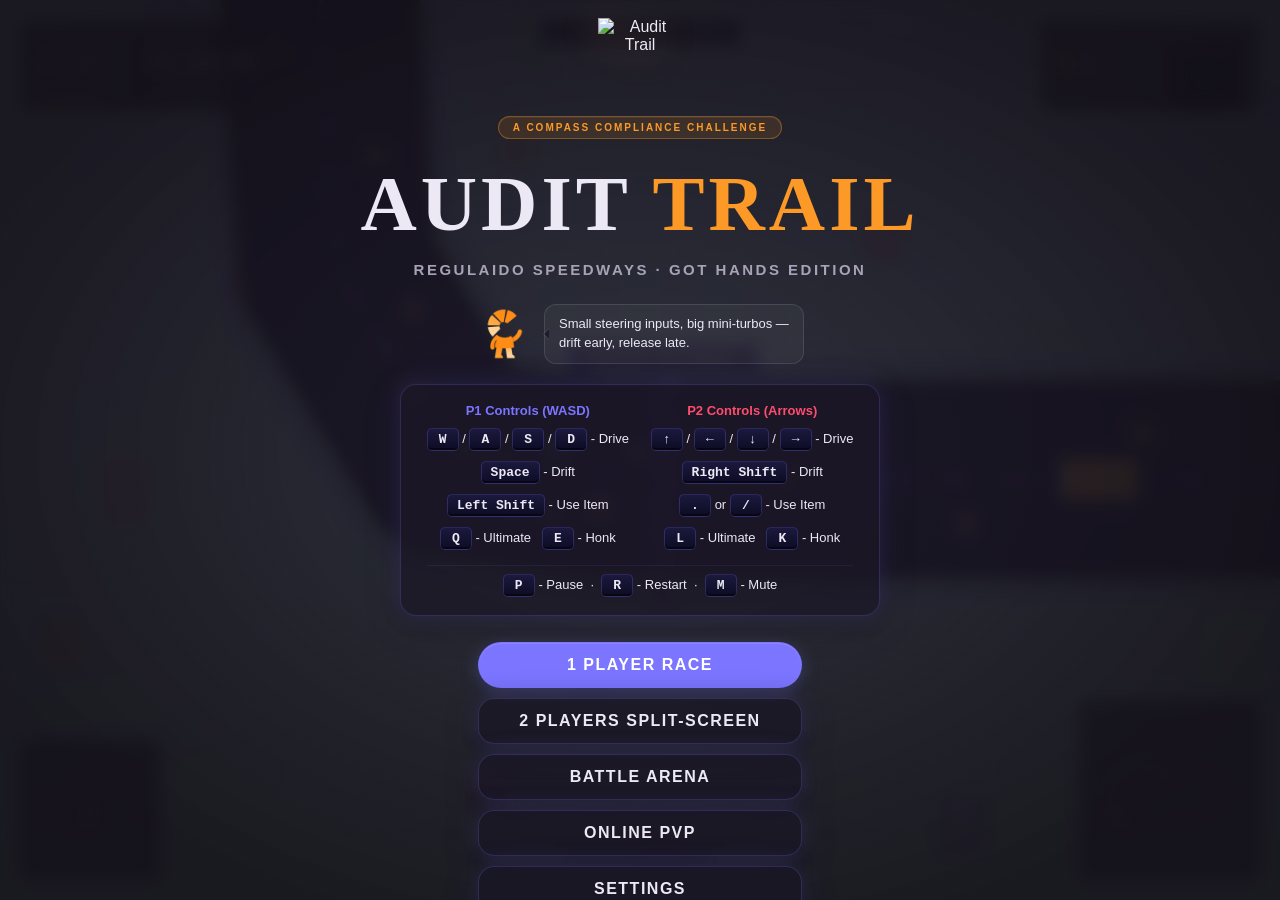
==== commit 8a56d930: "Split monolithic index.html into ES modules: extract CSS, config, math, settings, and input Co-autho" ====
--- a/index.html
+++ b/index.html
@@ -5,1070 +5,7 @@
 <meta name="viewport" content="width=device-width,initial-scale=1,user-scalable=no" />
 <link rel="icon" type="image/svg+xml" href="favicon.svg" />
 <title>Audit Trail</title>
-<style>
-  /* ---- App Compass semantic tokens ---- */
-  :root {
-    --compass-primary: #7b75ff;
-    --compass-primary-dark: #8b85ff;
-    --compass-accent: #fd9927;
-    --compass-accent-soft: #fdb768;
-    --compass-light: #ffffff;
-    --compass-neutral: #f9f9f9;
-    --compass-info: #ebe4ff;
-    --compass-mint: #e6ffdc;
-    --compass-success: #a4ff80;
-    --compass-base-dark: #131019;
-    --compass-base-mid: #1b1726;
-    --compass-base-muted: #4f4870;
-    --compass-content: #ece9f5;
-    --compass-surface: rgba(27, 23, 38, 0.72);
-    --compass-surface-hover: rgba(79, 72, 112, 0.35);
-    --compass-border: rgba(123, 117, 255, 0.22);
-    --compass-border-subtle: rgba(235, 228, 255, 0.12);
-    --compass-glow-info: 0 0 24px rgba(123, 117, 255, 0.18), 0 8px 32px rgba(19, 16, 25, 0.45);
-    --compass-radius-card: 16px;
-    --compass-radius-pill: 999px;
-    --compass-font-body: 'PP Object Sans', 'Avenir Next', -apple-system, BlinkMacSystemFont, "Segoe UI", Roboto, "Helvetica Neue", Arial, sans-serif;
-    --compass-font-heading: 'Tiempos Text', Georgia, "Times New Roman", serif;
-    /* Legacy aliases — keep old --reg-* valid */
-    --reg-orange: var(--compass-accent);
-    --reg-orange-soft: var(--compass-accent-soft);
-    --reg-purple: var(--compass-primary);
-    --reg-cyan: var(--compass-primary-dark);
-    --reg-ink: var(--compass-base-dark);
-    --reg-surface: rgba(255, 255, 255, 0.04);
-    --reg-surface-hover: rgba(255, 255, 255, 0.08);
-    --reg-border: var(--compass-border-subtle);
-    --reg-text: var(--compass-content);
-    --reg-text-dim: #a8a2b8;
-  }
-  *, *::before, *::after { box-sizing: border-box; margin: 0; padding: 0; }
-  html, body {
-    width: 100%; height: 100%; overflow: hidden;
-    background: var(--compass-base-dark);
-    color: var(--compass-content);
-    font-family: var(--compass-font-body);
-    user-select: none;
-    -webkit-user-select: none;
-    touch-action: none;
-  }
-  #game {
-    position: absolute; inset: 0; width: 100%; height: 100%; display: block;
-    background: #152216;
-    image-rendering: optimizeSpeed;
-  }
-  /* ---- Overlays (title / pause / finish) ---- */
-  .overlay {
-    position: absolute; inset: 0;
-    display: flex; flex-direction: column; align-items: center; justify-content: center;
-    padding: 24px;
-    text-align: center;
-    z-index: 10;
-    background: radial-gradient(ellipse at center, rgba(27, 23, 38, 0.88) 0%, rgba(19, 16, 25, 0.96) 80%);
-    backdrop-filter: blur(8px);
-    -webkit-backdrop-filter: blur(8px);
-    animation: fadeIn 0.35s ease-out;
-  }
-  .overlay.hidden { display: none; }
-  #select-screen {
-    justify-content: flex-start;
-    overflow-y: auto;
-    gap: 8px;
-    padding-top: 18px;
-    padding-bottom: 18px;
-  }
-  #title-screen {
-    overflow-y: auto;
-    justify-content: flex-start;
-    padding-top: 18px;
-    padding-bottom: 18px;
-  }
-
-  @keyframes fadeIn { from { opacity: 0; } to { opacity: 1; } }
-
-  /* ---- Brand lockup (logomark + wordmark) ---- */
-  .brand-lockup {
-    display: flex;
-    flex-direction: column;
-    align-items: center;
-    gap: 14px;
-    margin-bottom: 10px;
-  }
-  .brand-mark {
-    width: clamp(56px, 9vw, 84px);
-    height: auto;
-    filter: drop-shadow(0 6px 18px rgba(253, 153, 39, 0.28));
-  }
-  .app-badge {
-    display: inline-flex;
-    align-items: center;
-    justify-content: center;
-    padding: 5px 14px;
-    border-radius: var(--compass-radius-pill);
-    font-size: 10px;
-    font-weight: 800;
-    letter-spacing: 2px;
-    text-transform: uppercase;
-    color: var(--compass-accent);
-    background: rgba(253, 153, 39, 0.12);
-    border: 1px solid rgba(253, 153, 39, 0.35);
-    box-shadow: inset 0 1px 0 rgba(255, 255, 255, 0.06);
-  }
-  .title-kicker { margin-bottom: 12px; }
-  .title-text {
-    font-family: var(--compass-font-heading);
-    font-size: clamp(34px, 6.5vw, 78px);
-    font-weight: 700;
-    letter-spacing: 4px;
-    line-height: 1;
-    color: var(--compass-content);
-    margin-bottom: 8px;
-    text-transform: uppercase;
-  }
-  .title-text .accent { color: var(--compass-accent); }
-  .subtitle {
-    font-size: clamp(12px, 1.4vw, 15px);
-    color: var(--reg-text-dim);
-    letter-spacing: 2.5px;
-    margin-bottom: 26px;
-    text-transform: uppercase;
-    font-weight: 600;
-  }
-
-  .controls-grid {
-    display: grid;
-    grid-template-columns: auto auto;
-    gap: 10px 22px;
-    font-size: 13px;
-    background: var(--compass-surface);
-    padding: 18px 26px;
-    border-radius: var(--compass-radius-card);
-    margin-bottom: 26px;
-    border: 1px solid var(--compass-border);
-    box-shadow: var(--compass-glow-info);
-  }
-  .controls-grid .key {
-    font-family: "SFMono-Regular", Consolas, "Liberation Mono", Menlo, monospace;
-    background: linear-gradient(180deg, #1b193d, #0d0c24);
-    border: 1px solid rgba(123, 117, 255, 0.25);
-    padding: 3px 9px;
-    border-radius: 5px;
-    text-align: center;
-    font-weight: 700;
-    box-shadow: inset 0 -2px 0 rgba(0,0,0,0.5);
-    min-width: 32px;
-    display: inline-block;
-  }
-  .controls-grid .desc { color: #ebe4ff; text-align: left; }
-
-  /* ---- Primary / ghost buttons (App Compass) ---- */
-  .btn {
-    background: var(--compass-primary);
-    color: var(--compass-light);
-    font-weight: 700;
-    font-size: 16px;
-    padding: 13px 40px;
-    border: 1px solid rgba(123, 117, 255, 0.45);
-    border-radius: var(--compass-radius-pill);
-    cursor: pointer;
-    letter-spacing: 1.5px;
-    text-transform: uppercase;
-    box-shadow: 0 4px 18px rgba(123, 117, 255, 0.28), inset 0 1px 0 rgba(255, 255, 255, 0.12);
-    transition: background 0.15s ease, border-color 0.15s ease, transform 0.1s ease, box-shadow 0.15s ease;
-  }
-  .btn:hover {
-    background: var(--compass-primary-dark);
-    transform: translateY(-1px);
-    box-shadow: 0 6px 22px rgba(139, 133, 255, 0.35), inset 0 1px 0 rgba(255, 255, 255, 0.14);
-  }
-  .btn:active { transform: translateY(0); }
-
-  .btn-alt {
-    background: var(--compass-surface);
-    color: var(--compass-content);
-    border: 1px solid var(--compass-border);
-    border-radius: var(--compass-radius-card);
-    box-shadow: var(--compass-glow-info);
-  }
-  .btn-alt:hover {
-    background: var(--compass-surface-hover);
-    border-color: rgba(123, 117, 255, 0.38);
-  }
-
-  .hint { font-size: 12px; color: #8a8da8; margin-top: 14px; letter-spacing: 1px; text-transform: uppercase; }
-  .toggle-btn {
-    padding: 10px 18px;
-    font-size: 11px;
-    letter-spacing: 1.5px;
-    background: var(--reg-surface);
-    color: var(--reg-text-dim);
-    border: 1px solid var(--reg-border);
-    box-shadow: none;
-  }
-  .toggle-btn.active {
-    color: var(--compass-light);
-    background: var(--compass-primary);
-    border-color: rgba(123, 117, 255, 0.55);
-    box-shadow: 0 0 14px rgba(123, 117, 255, 0.35), inset 0 0 0 1px rgba(253, 153, 39, 0.25);
-  }
-
-  .results {
-    background: var(--compass-surface);
-    padding: 22px 36px;
-    border-radius: var(--compass-radius-card);
-    border: 1px solid var(--compass-border);
-    box-shadow: var(--compass-glow-info);
-    margin-bottom: 22px;
-    min-width: 320px;
-    max-width: 440px;
-    width: 100%;
-  }
-  .results .row {
-    display: flex; justify-content: space-between; align-items: center;
-    padding: 9px 0;
-    border-bottom: 1px solid rgba(123, 117, 255, 0.08);
-    font-size: 15px;
-  }
-  .results .row:last-child { border-bottom: none; }
-  .results .label { color: #ebe4ff; letter-spacing: 1px; text-transform: uppercase; font-size: 13px; }
-  .results .value { font-weight: 800; color: #ffd86b; font-family: "SFMono-Regular", Consolas, monospace; }
-  .place-badge {
-    display: inline-block;
-    padding: 4px 14px;
-    border-radius: 999px;
-    font-weight: 900;
-    font-size: 16px;
-    letter-spacing: 2px;
-  }
-  .promptly-corner {
-    display: flex;
-    flex-direction: row;
-    align-items: center;
-    gap: 12px;
-    margin-bottom: 20px;
-    justify-content: center;
-  }
-  .promptly-corner img {
-    width: 56px;
-    height: 56px;
-    border-radius: 50%;
-    flex-shrink: 0;
-  }
-  .promptly-bubble {
-    position: relative;
-    background: var(--reg-surface);
-    border: 1px solid var(--reg-border);
-    border-radius: 12px;
-    padding: 10px 14px;
-    max-width: 260px;
-    font-size: 13px;
-    color: var(--reg-text);
-    line-height: 1.45;
-    text-align: left;
-  }
-  .promptly-bubble::before {
-    content: "";
-    position: absolute;
-    left: -8px;
-    top: 50%;
-    transform: translateY(-50%);
-    border: 6px solid transparent;
-    border-right-color: var(--reg-border);
-  }
-  .promptly-bubble::after {
-    content: "";
-    position: absolute;
-    left: -6px;
-    top: 50%;
-    transform: translateY(-50%);
-    border: 5px solid transparent;
-    border-right-color: rgba(8, 6, 26, 0.65);
-  }
-  @keyframes promptly-wiggle {
-    0%, 100% { transform: rotate(0deg); }
-    25% { transform: rotate(-8deg); }
-    75% { transform: rotate(8deg); }
-  }
-  .promptly-wiggle { animation: promptly-wiggle 0.6s ease-in-out; }
-
-  .place-1 { background: linear-gradient(135deg, #ffd700, #ffaa00); color: #2a1500; }
-  .place-2 { background: linear-gradient(135deg, #d8d8e0, #9ea0b0); color: #20212a; }
-  .place-3 { background: linear-gradient(135deg, #cd7f32, #8a4f1d); color: #fff; }
-  .place-4 { background: rgba(255,255,255,0.12); color: #ebe4ff; }
-
-  /* Tap-to-start hint */
-  .pulse {
-    animation: pulse 1.6s ease-in-out infinite;
-  }
-  @keyframes pulse {
-    0%, 100% { opacity: 0.6; }
-    50% { opacity: 1; }
-  }
-
-  /* ---- Character Selection Screen ---- */
-  .select-container {
-    display: flex;
-    flex-wrap: wrap;
-    justify-content: center;
-    gap: 10px;
-    max-width: 1050px;
-    width: 100%;
-    margin: 8px 0;
-  }
-  .char-card {
-    background: var(--compass-surface);
-    border: 1px solid var(--compass-border-subtle);
-    border-radius: var(--compass-radius-card);
-    padding: 12px;
-    width: min(200px, 30vw);
-    min-width: 168px;
-    cursor: pointer;
-    transition: transform 0.22s cubic-bezier(0.25, 0.8, 0.25, 1), border-color 0.22s ease, box-shadow 0.22s ease;
-    display: flex;
-    flex-direction: column;
-    align-items: center;
-    text-align: center;
-    position: relative;
-    backdrop-filter: blur(8px);
-    -webkit-backdrop-filter: blur(8px);
-    box-shadow: var(--compass-glow-info);
-  }
-  .char-card:hover {
-    transform: translateY(-6px);
-    border-color: var(--char-color);
-    box-shadow: 0 10px 24px var(--char-glow);
-  }
-
-  /* Split-screen double player selection highlighting */
-  .char-card.selected-p1 {
-    border-color: var(--compass-primary) !important;
-    background: rgba(27, 23, 38, 0.92);
-    box-shadow: 0 0 25px rgba(123, 117, 255, 0.45), inset 0 0 10px rgba(235, 228, 255, 0.08) !important;
-    transform: scale(1.03);
-  }
-  .char-card.selected-p2 {
-    border-color: var(--compass-accent) !important;
-    background: rgba(27, 23, 38, 0.92);
-    box-shadow: 0 0 25px rgba(253, 153, 39, 0.35), inset 0 0 10px rgba(253, 153, 39, 0.08) !important;
-    transform: scale(1.03);
-  }
-  .char-card.selected-both {
-    border-color: var(--compass-success) !important;
-    background: rgba(27, 23, 38, 0.94);
-    box-shadow: 0 0 30px rgba(164, 255, 128, 0.35), inset 0 0 12px rgba(230, 255, 220, 0.1) !important;
-    transform: scale(1.05);
-  }
-
-  /* Player select badges */
-  .p-badge {
-    position: absolute;
-    top: -10px;
-    padding: 3px 10px;
-    border-radius: 999px;
-    font-size: 11px;
-    font-weight: 900;
-    letter-spacing: 1px;
-    box-shadow: 0 4px 12px rgba(0,0,0,0.4);
-    text-shadow: 0 1px 2px rgba(0,0,0,0.6);
-    animation: bounceBadge 0.4s ease-out infinite alternate;
-  }
-  .p-badge.p1 {
-    left: 10px;
-    background: linear-gradient(135deg, #7b75ff, #57f2ff);
-    color: white;
-    border: 1px solid rgba(255,255,255,0.2);
-  }
-  .p-badge.p2 {
-    right: 10px;
-    background: linear-gradient(135deg, #ff4d6d, #fd9927);
-    color: white;
-    border: 1px solid rgba(255,255,255,0.2);
-  }
-  @keyframes bounceBadge {
-    from { transform: translateY(0); }
-    to { transform: translateY(-4px); }
-  }
-
-  .char-avatar {
-    width: 48px;
-    height: 48px;
-    border-radius: 50%;
-    display: flex;
-    align-items: center;
-    justify-content: center;
-    font-size: 24px;
-    font-weight: 900;
-    margin-bottom: 10px;
-    background: var(--char-gradient);
-    color: #050510;
-    box-shadow: 0 0 12px var(--char-glow);
-    text-shadow: 0 1px 1px rgba(255,255,255,0.25);
-  }
-  .char-name {
-    font-size: 20px;
-    font-weight: 850;
-    margin-bottom: 3px;
-    color: #fff;
-    letter-spacing: 0.5px;
-  }
-  .char-tag {
-    font-size: 11px;
-    color: #ebe4ff;
-    margin-bottom: 12px;
-    font-style: italic;
-    min-height: 28px;
-    line-height: 1.25;
-  }
-  .char-stats {
-    width: 100%;
-    margin-bottom: 12px;
-    display: flex;
-    flex-direction: column;
-    gap: 5px;
-  }
-  .stat-row {
-    display: flex;
-    justify-content: space-between;
-    align-items: center;
-    font-size: 11px;
-  }
-  .stat-label {
-    color: #8a8da8;
-    font-weight: 700;
-    text-transform: uppercase;
-    font-size: 10px;
-    letter-spacing: 0.5px;
-  }
-  .stat-bar-container {
-    width: 110px;
-    height: 6px;
-    background: rgba(255, 255, 255, 0.08);
-    border-radius: 3px;
-    overflow: hidden;
-  }
-  .stat-bar {
-    height: 100%;
-    background: var(--char-gradient);
-    border-radius: 3px;
-    box-shadow: 0 0 6px var(--char-color);
-  }
-  .char-passive {
-    font-size: 10.5px;
-    color: #ebe4ff;
-    border-top: 1px solid rgba(255, 255, 255, 0.08);
-    padding-top: 8px;
-    line-height: 1.35;
-    text-align: left;
-    width: 100%;
-    min-height: 44px;
-  }
-  .char-passive strong {
-    color: var(--char-color);
-  }
-  .char-ultimate {
-    display: grid;
-    grid-template-columns: 34px 1fr;
-    gap: 8px;
-    align-items: center;
-    margin-top: 8px;
-    padding-top: 8px;
-    border-top: 1px solid rgba(255, 255, 255, 0.08);
-    width: 100%;
-    text-align: left;
-  }
-  .ultimate-icon {
-    width: 32px;
-    height: 32px;
-    border-radius: 9px;
-    display: flex;
-    align-items: center;
-    justify-content: center;
-    background: rgba(255, 255, 255, 0.06);
-    border: 1px solid var(--char-color);
-    box-shadow: 0 0 12px var(--char-glow);
-  }
-  .ultimate-copy {
-    font-size: 10.5px;
-    color: #ebe4ff;
-    line-height: 1.25;
-  }
-  .ultimate-copy strong {
-    color: var(--char-color);
-    display: block;
-    font-size: 10px;
-    text-transform: uppercase;
-    letter-spacing: 0.7px;
-    margin-bottom: 2px;
-  }
-
-  /* Dual lobby lock statuses */
-  .lobby-status-container {
-    display: flex;
-    gap: 24px;
-    margin-bottom: 16px;
-    font-weight: 900;
-    text-transform: uppercase;
-    letter-spacing: 2px;
-    font-size: 14px;
-  }
-  .lobby-status-container div {
-    padding: 6px 16px;
-    border-radius: 99px;
-    background: rgba(0, 0, 0, 0.3);
-    border: 1px solid rgba(255,255,255,0.06);
-  }
-  .p1-status.locked {
-    color: var(--compass-primary-dark);
-    border-color: var(--compass-primary);
-    box-shadow: 0 0 10px rgba(123, 117, 255, 0.3);
-  }
-  .p2-status.locked {
-    color: var(--compass-accent);
-    border-color: rgba(253, 153, 39, 0.55);
-    box-shadow: 0 0 10px rgba(253, 153, 39, 0.25);
-  }
-
-  .p2p-panel {
-    background: var(--compass-surface);
-    backdrop-filter: blur(16px);
-    -webkit-backdrop-filter: blur(16px);
-    border: 1px solid var(--compass-border);
-    box-shadow: var(--compass-glow-info);
-    border-radius: var(--compass-radius-card);
-    padding: 30px;
-    width: 90%;
-    max-width: 500px;
-    display: flex;
-    flex-direction: column;
-    gap: 20px;
-    margin-top: 15px;
-  }
-  .p2p-section {
-    display: flex;
-    flex-direction: column;
-    gap: 10px;
-    text-align: left;
-  }
-  .p2p-section h3 {
-    margin: 0;
-    font-size: 16px;
-    font-weight: 800;
-    text-transform: uppercase;
-    letter-spacing: 1px;
-    color: var(--compass-primary);
-  }
-  .p2p-input-group {
-    display: flex;
-    gap: 10px;
-  }
-  .p2p-input {
-    flex: 1;
-    background: rgba(0, 0, 0, 0.4);
-    border: 1px solid rgba(123, 117, 255, 0.25);
-    border-radius: 8px;
-    padding: 10px 14px;
-    color: #fff;
-    font-size: 14px;
-    font-weight: 700;
-    outline: none;
-    letter-spacing: 0.5px;
-    transition: border-color 0.2s, box-shadow 0.2s;
-  }
-  .p2p-input:focus {
-    border-color: #57f2ff;
-    box-shadow: 0 0 8px rgba(87, 242, 255, 0.35);
-  }
-  .p2p-status {
-    font-size: 12.5px;
-    color: #a8acd0;
-    font-weight: 700;
-    min-height: 18px;
-  }
-  .p2p-code-display {
-    background: rgba(87, 242, 255, 0.08);
-    border: 1px dashed rgba(87, 242, 255, 0.4);
-    border-radius: 8px;
-    padding: 12px;
-    text-align: center;
-    font-size: 18px;
-    font-weight: 900;
-    color: #57f2ff;
-    letter-spacing: 3px;
-    margin-top: 5px;
-    user-select: all;
-    cursor: pointer;
-  }
-  .p2p-divider {
-    height: 1px;
-    background: rgba(255, 255, 255, 0.08);
-    margin: 5px 0;
-  }
-  .p2p-roster {
-    display: flex;
-    flex-direction: column;
-    gap: 8px;
-    margin-top: 6px;
-  }
-  .p2p-player-row {
-    display: flex;
-    justify-content: space-between;
-    align-items: center;
-    gap: 12px;
-    padding: 8px 10px;
-    border-radius: 10px;
-    background: rgba(255, 255, 255, 0.055);
-    border: 1px solid rgba(255, 255, 255, 0.08);
-    color: #ebe4ff;
-    font-size: 12px;
-    font-weight: 800;
-  }
-  .p2p-player-row.local {
-    border-color: rgba(87, 242, 255, 0.42);
-    box-shadow: 0 0 14px rgba(87, 242, 255, 0.14);
-  }
-  .p2p-player-chip {
-    color: #57f2ff;
-    font-family: "SFMono-Regular", Consolas, monospace;
-    font-size: 10px;
-    text-transform: uppercase;
-    letter-spacing: 1px;
-  }
-  .p2p-char-controls {
-    display: flex;
-    align-items: center;
-    gap: 8px;
-  }
-  .p2p-char-btn {
-    width: 26px;
-    height: 24px;
-    border: 1px solid rgba(87, 242, 255, 0.32);
-    border-radius: 7px;
-    background: rgba(87, 242, 255, 0.08);
-    color: #57f2ff;
-    font-weight: 900;
-    cursor: pointer;
-  }
-  .p2p-char-btn:hover {
-    background: rgba(87, 242, 255, 0.18);
-  }
-  .p2p-start-btn {
-    display: none;
-    margin-top: 8px;
-    padding: 11px 22px;
-    font-size: 13px;
-  }
-
-  /* Settings menu */
-  .settings-panel {
-    background: var(--compass-surface);
-    backdrop-filter: blur(16px);
-    -webkit-backdrop-filter: blur(16px);
-    border: 1px solid var(--compass-border);
-    box-shadow: var(--compass-glow-info);
-    border-radius: var(--compass-radius-card);
-    padding: 26px;
-    width: min(92vw, 760px);
-    display: flex;
-    flex-direction: column;
-    gap: 18px;
-  }
-  .settings-label {
-    color: #ebe4ff;
-    font-size: 13px;
-    font-weight: 800;
-    letter-spacing: 2px;
-    text-transform: uppercase;
-  }
-  .volume-controls {
-    display: flex;
-    flex-direction: column;
-    gap: 16px;
-  }
-  .volume-row {
-    background: rgba(8, 6, 26, 0.72);
-    border: 2px solid rgba(255, 255, 255, 0.08);
-    border-radius: 14px;
-    padding: 16px;
-    text-align: left;
-    display: grid;
-    grid-template-columns: 170px 1fr 54px;
-    gap: 14px;
-    align-items: center;
-  }
-  .volume-name {
-    font-size: 15px;
-    font-weight: 900;
-    color: #fff;
-  }
-  .volume-value {
-    color: #57f2ff;
-    font-family: "SFMono-Regular", Consolas, monospace;
-    font-size: 13px;
-    font-weight: 800;
-    text-align: right;
-  }
-  .volume-slider {
-    width: 100%;
-    accent-color: #57f2ff;
-  }
-  .settings-actions {
-    display: flex;
-    justify-content: center;
-    gap: 12px;
-    flex-wrap: wrap;
-  }
-  .ai-select-section {
-    width: min(92vw, 980px);
-    display: none;
-    flex-direction: column;
-    align-items: center;
-    gap: 8px;
-    margin: 2px 0 10px;
-  }
-  .ai-select-panel {
-    display: grid;
-    grid-template-columns: 1fr auto;
-    gap: 12px;
-    align-items: start;
-    width: 100%;
-    background: rgba(8, 6, 26, 0.55);
-    border: 1px solid rgba(87, 242, 255, 0.16);
-    border-radius: 14px;
-    padding: 12px 16px;
-  }
-  .ai-opponent-grid {
-    display: grid;
-    grid-template-columns: repeat(auto-fit, minmax(220px, 1fr));
-    gap: 8px;
-    width: 100%;
-    grid-column: 1 / -1;
-  }
-  .ai-global-control {
-    display: flex;
-    flex-direction: column;
-    gap: 6px;
-    min-width: min(560px, 86vw);
-  }
-  .ai-global-actions {
-    display: flex;
-    gap: 10px;
-    align-items: center;
-    justify-content: flex-end;
-    flex-wrap: wrap;
-  }
-  .ai-helper-text {
-    color: #a8acd0;
-    font-size: 10px;
-    font-weight: 800;
-    letter-spacing: 0.6px;
-    text-transform: uppercase;
-  }
-  .ai-opponent-row {
-    display: grid;
-    grid-template-columns: 72px 1fr;
-    align-items: center;
-    gap: 8px;
-    background: rgba(255, 255, 255, 0.045);
-    border: 1px solid rgba(255, 255, 255, 0.07);
-    border-radius: 10px;
-    padding: 8px;
-  }
-  .ai-opponent-name {
-    color: #ebe4ff;
-    font-size: 11px;
-    font-weight: 900;
-    text-transform: uppercase;
-    letter-spacing: 0.5px;
-  }
-  .ai-model-select {
-    min-width: 0;
-    width: 100%;
-    background: rgba(0, 0, 0, 0.38);
-    border: 1px solid rgba(87, 242, 255, 0.35);
-    border-radius: 10px;
-    color: #fff;
-    padding: 10px 12px;
-    font-weight: 800;
-    outline: none;
-  }
-  .ai-model-status {
-    color: #a8acd0;
-    font-size: 11px;
-    font-weight: 800;
-    letter-spacing: 0.5px;
-    text-transform: uppercase;
-  }
-  .ai-import-btn {
-    padding: 9px 14px;
-    font-size: 11px;
-    letter-spacing: 1px;
-    background: rgba(255, 255, 255, 0.07);
-    color: #ebe4ff;
-    border: 1px solid rgba(87, 242, 255, 0.32);
-  }
-
-  /* ---- Map Selection Section ---- */
-  .map-select-section {
-    width: 100%;
-    max-width: 980px;
-    margin: 4px 0 10px 0;
-    display: flex;
-    flex-direction: column;
-    align-items: center;
-    gap: 8px;
-    z-index: 10;
-  }
-  .map-select-title {
-    font-size: 13px;
-    color: #ebe4ff;
-    text-transform: uppercase;
-    letter-spacing: 2px;
-    font-weight: 700;
-    margin-bottom: 2px;
-    text-shadow: 0 0 8px rgba(123, 117, 255, 0.5);
-  }
-  .map-select-container {
-    display: grid;
-    grid-template-columns: repeat(auto-fit, minmax(176px, 1fr));
-    gap: 10px;
-    width: 100%;
-    max-height: 30vh;
-    overflow-y: auto;
-    padding: 2px 6px 8px;
-  }
-  .p2p-map-category {
-    width: 100%;
-    display: flex;
-    flex-direction: column;
-    align-items: center;
-    gap: 6px;
-    margin-bottom: 8px;
-  }
-  .p2p-map-category .map-select-container {
-    max-height: 22vh;
-  }
-  .p2p-map-category .map-select-title {
-    align-self: flex-start;
-    margin-left: 4px;
-  }
-  #battle-select-section .toggle-btn.disabled,
-  #battle-select-section .toggle-btn:disabled {
-    opacity: 0.45;
-    pointer-events: none;
-  }
-  .map-card {
-    background: var(--compass-surface);
-    border: 1px solid var(--compass-border-subtle);
-    border-radius: var(--compass-radius-card);
-    padding: 9px 11px;
-    width: 100%;
-    cursor: pointer;
-    transition: all 0.22s cubic-bezier(0.25, 0.8, 0.25, 1);
-    backdrop-filter: blur(8px);
-    -webkit-backdrop-filter: blur(8px);
-    box-shadow: var(--compass-glow-info);
-    display: flex;
-    flex-direction: column;
-    align-items: flex-start;
-    text-align: left;
-    position: relative;
-    min-width: 0;
-  }
-  .map-card:hover {
-    transform: translateY(-3px);
-    border-color: rgba(123, 117, 255, 0.45);
-    box-shadow: 0 8px 24px rgba(123, 117, 255, 0.18);
-  }
-  .map-card.selected {
-    border-color: var(--compass-primary);
-    background: rgba(27, 23, 38, 0.92);
-    box-shadow: 0 0 20px rgba(123, 117, 255, 0.35), inset 0 0 8px rgba(235, 228, 255, 0.08);
-    transform: scale(1.02);
-  }
-  .map-card.disabled {
-    cursor: not-allowed;
-    opacity: 0.5;
-  }
-  .map-card.disabled:hover {
-    transform: none;
-    box-shadow: 0 6px 20px rgba(0, 0, 0, 0.25);
-    border-color: rgba(255, 255, 255, 0.08);
-  }
-  .map-card.grand-prix-card {
-    border-color: rgba(255, 216, 107, 0.42);
-    background: linear-gradient(145deg, rgba(48, 38, 14, 0.94), rgba(27, 23, 38, 0.9));
-    grid-column: 1 / -1;
-    max-width: 100%;
-  }
-  .map-card.grand-prix-card:hover {
-    border-color: rgba(255, 216, 107, 0.62);
-    box-shadow: 0 8px 28px rgba(255, 216, 107, 0.18);
-  }
-  .map-card.grand-prix-card.selected {
-    border-color: #ffd86b;
-    background: linear-gradient(145deg, rgba(56, 44, 12, 0.96), rgba(27, 23, 38, 0.94));
-    box-shadow: 0 0 24px rgba(255, 216, 107, 0.38), inset 0 0 10px rgba(255, 216, 107, 0.1);
-  }
-  .map-card.grand-prix-card .map-preview {
-    background:
-      radial-gradient(circle at 25% 35%, rgba(255, 216, 107, 0.18), transparent 55%),
-      radial-gradient(circle at 75% 65%, rgba(123, 117, 255, 0.12), transparent 50%),
-      rgba(8, 6, 26, 0.2);
-    border-color: rgba(255, 216, 107, 0.28);
-  }
-  .map-name {
-    font-size: 14px;
-    font-weight: 800;
-    color: #fff;
-    margin-bottom: 2px;
-    display: flex;
-    align-items: center;
-    gap: 8px;
-    width: 100%;
-  }
-  .map-preview {
-    width: 100%;
-    height: 54px;
-    margin-bottom: 7px;
-    border-radius: 9px;
-    background:
-      linear-gradient(rgba(123, 117, 255, 0.08) 1px, transparent 1px),
-      linear-gradient(90deg, rgba(123, 117, 255, 0.08) 1px, transparent 1px),
-      radial-gradient(circle at center, rgba(87, 242, 255, 0.08), rgba(8, 6, 26, 0.15));
-    background-size: 18px 18px, 18px 18px, 100% 100%;
-    border: 1px solid rgba(87, 242, 255, 0.14);
-    overflow: hidden;
-  }
-  .map-preview svg {
-    display: block;
-    width: 100%;
-    height: 100%;
-  }
-  .map-feature-chips {
-    display: flex;
-    flex-wrap: wrap;
-    gap: 4px;
-    margin-bottom: 5px;
-    width: 100%;
-  }
-  .feature-chip {
-    display: inline-block;
-    padding: 2px 7px;
-    border-radius: var(--compass-radius-pill);
-    font-size: 8px;
-    font-weight: 800;
-    letter-spacing: 0.6px;
-    text-transform: uppercase;
-    color: var(--compass-info);
-    background: rgba(123, 117, 255, 0.14);
-    border: 1px solid rgba(123, 117, 255, 0.28);
-    white-space: nowrap;
-  }
-  .feature-chip.accent {
-    color: var(--compass-accent);
-    background: rgba(253, 153, 39, 0.12);
-    border-color: rgba(253, 153, 39, 0.32);
-  }
-  .feature-chip.success {
-    color: #1a2e14;
-    background: var(--compass-success);
-    border-color: rgba(164, 255, 128, 0.55);
-  }
-  .map-stat {
-    font-size: 9px;
-    color: var(--compass-primary-dark);
-    text-transform: uppercase;
-    letter-spacing: 0.5px;
-    font-family: "SFMono-Regular", Consolas, monospace;
-  }
-  .map-desc {
-    font-size: 10px;
-    color: #a49fc4;
-    line-height: 1.35;
-    margin-bottom: 5px;
-    display: -webkit-box;
-    line-clamp: 2;
-    -webkit-line-clamp: 2;
-    -webkit-box-orient: vertical;
-    overflow: hidden;
-  }
-  .host-badge {
-    position: absolute;
-    top: -8px;
-    right: 12px;
-    background: #7b75ff;
-    color: #fff;
-    font-size: 8px;
-    padding: 2px 6px;
-    border-radius: 4px;
-    font-weight: 900;
-    text-transform: uppercase;
-    letter-spacing: 1px;
-    box-shadow: 0 2px 6px rgba(0,0,0,0.3);
-  }
-
-  /* Audio Toast Notification */
-  .audio-toast {
-    position: fixed;
-    top: 24px;
-    right: 24px;
-    background: rgba(10, 8, 28, 0.85);
-    border: 1.5px solid #57f2ff;
-    box-shadow: 0 8px 32px rgba(87, 242, 255, 0.25);
-    backdrop-filter: blur(8px);
-    -webkit-backdrop-filter: blur(8px);
-    border-radius: 12px;
-    padding: 12px 18px;
-    display: flex;
-    align-items: center;
-    gap: 14px;
-    z-index: 99999;
-    transition: all 0.4s cubic-bezier(0.175, 0.885, 0.32, 1.275);
-    pointer-events: none;
-    transform: translateY(0);
-    opacity: 1;
-  }
-  .audio-toast.hidden {
-    transform: translateY(-20px) scale(0.9);
-    opacity: 0;
-  }
-  .audio-icon {
-    display: flex;
-    align-items: center;
-    justify-content: center;
-    width: 32px;
-    height: 32px;
-    animation: bounce 1.2s infinite alternate ease-in-out;
-  }
-  .audio-info {
-    display: flex;
-    flex-direction: column;
-    gap: 2px;
-  }
-  .audio-now-playing {
-    font-size: 9px;
-    font-weight: 900;
-    color: #a49fc4;
-    letter-spacing: 1.5px;
-    font-family: monospace;
-  }
-  .audio-track-title {
-    font-size: 15px;
-    font-weight: 800;
-    color: #fff;
-    text-shadow: 0 0 6px rgba(255, 255, 255, 0.3);
-  }
-  .audio-track-tempo {
-    font-size: 10px;
-    font-weight: 500;
-    color: #57f2ff;
-    font-family: monospace;
-  }
-  @keyframes bounce {
-    0% { transform: translateY(0); }
-    100% { transform: translateY(-4px); }
-  }
-</style>
+<link rel="stylesheet" href="styles.css" />
 </head>
 <body>
   <canvas id="game"></canvas>
@@ -1300,21721 +237,6 @@
     <div class="hint" id="finish-tournament-wait" style="display:none;">Waiting for host…</div>
     <div class="hint">Rematch · R to change setup · Esc for main menu</div>
   </div>
-
-<script>
-"use strict";
-
-/* ============================================================
-   AUDIT TRAIL — single-file arcade kart racer
-   - Top-down kart racing with curved track and AI opponents
-   - Custom physics (accel, friction, drift, lateral grip, boost)
-   - Items: coins, boost pads, mystery item boxes
-   - HUD, mini-map, particles, screen shake, Web Audio SFX
-   ============================================================ */
-
-// ---- DOM ----
-const canvas = document.getElementById("game");
-let ctx = canvas.getContext("2d");
-const titleScreen = document.getElementById("title-screen");
-const settingsScreen = document.getElementById("settings-screen");
-const selectScreen = document.getElementById("select-screen");
-const pauseScreen = document.getElementById("pause-screen");
-const pauseDefaultSubtitle = document.getElementById("pause-default-subtitle");
-const pauseP2pSubtitle = document.getElementById("pause-p2p-subtitle");
-const p2pCancelLobbyBtn = document.getElementById("p2p-cancel-lobby-btn");
-const p2pLeaveMatchBtn = document.getElementById("p2p-leave-match-btn");
-const finishScreen = document.getElementById("finish-screen");
-const finishResults = document.getElementById("finish-results");
-const finishTitle = document.getElementById("finish-title");
-const start1pBtn = document.getElementById("start-1p-btn");
-const start2pBtn = document.getElementById("start-2p-btn");
-const startBattleBtn = document.getElementById("start-battle-btn");
-const driveBtn = document.getElementById("drive-btn");
-const selectBackBtn = document.getElementById("select-back-btn");
-const restartBtn = document.getElementById("restart-btn");
-const nextTrackBtn = document.getElementById("next-track-btn");
-const finishMenuBtn = document.getElementById("finish-menu-btn");
-const settingsBtn = document.getElementById("settings-btn");
-const settingsBackBtn = document.getElementById("settings-back-btn");
-const musicVolumeInput = document.getElementById("music-volume-input");
-const musicVolumeValue = document.getElementById("music-volume-value");
-const sfxVolumeInput = document.getElementById("sfx-volume-input");
-const sfxVolumeValue = document.getElementById("sfx-volume-value");
-const aiSelectSection = document.getElementById("ai-select-section");
-const aiModelSelect = document.getElementById("ai-model-select");
-const aiModelStatus = document.getElementById("ai-model-status");
-const aiImportBtn = document.getElementById("ai-import-btn");
-const aiImportInput = document.getElementById("ai-import-input");
-const aiOpponentGrid = document.getElementById("ai-opponent-grid");
-
-const startP2pBtn = document.getElementById("start-p2p-btn");
-const p2pScreen = document.getElementById("p2p-screen");
-const p2pHostBtn = document.getElementById("p2p-host-btn");
-const p2pHostStatus = document.getElementById("p2p-host-status");
-const p2pCodeBox = document.getElementById("p2p-code-box");
-const p2pMyCode = document.getElementById("p2p-my-code");
-const p2pHostRoster = document.getElementById("p2p-host-roster");
-const p2pJoinRoster = document.getElementById("p2p-join-roster");
-const p2pStartRaceBtn = document.getElementById("p2p-start-race-btn");
-const p2pJoinInput = document.getElementById("p2p-join-input");
-const p2pJoinBtn = document.getElementById("p2p-join-btn");
-const p2pJoinStatus = document.getElementById("p2p-join-status");
-const p2pBackBtn = document.getElementById("p2p-back-btn");
-
-let peer = null;
-let p2pConnections = new Map();
-let p2pJoinAttemptSeq = 0;
-let aiModelManifest = null;
-const DEFAULT_AI_MODEL_ID = "dqn-selfplay-booster-stack4-skip6";
-// Trained-model opponents in interactive play: the lobby model picker lets you
-// battle trained agents (e.g. DQN Arena v5). Flip to false to hide the picker.
-const TRAINED_AI_ENABLED = true;
-let selectedAiModelId = DEFAULT_AI_MODEL_ID;
-let selectedAiModelWeights = null;
-let selectedAiOpponentModels = {};
-
-const SETTINGS_STORAGE_KEY = "turboKartDash.settings.v1";
-const savedSettings = loadGameSettings();
-const URL_PARAMS = new URLSearchParams(window.location.search);
-const HEADLESS_MODE = URL_PARAMS.has("headless");
-
-function loadGameSettings() {
-  try {
-    const raw = localStorage.getItem(SETTINGS_STORAGE_KEY);
-    if (!raw) return {};
-    const parsed = JSON.parse(raw);
-    return parsed && typeof parsed === "object" ? parsed : {};
-  } catch (e) {
-    return {};
-  }
-}
-
-function saveGameSettings(patch = {}) {
-  try {
-    const next = {
-      viewMode: game?.viewMode || savedSettings.viewMode || "2d",
-      musicTrack: Sound?.trackIdx ?? savedSettings.musicTrack ?? 0,
-      muted: !!Sound?.muted,
-      musicVolume: Sound?.musicVolume ?? savedSettings.musicVolume ?? 0.8,
-      sfxVolume: Sound?.sfxVolume ?? savedSettings.sfxVolume ?? 1.0,
-      totalLaps: typeof TOTAL_LAPS === "number" ? TOTAL_LAPS : (savedSettings.totalLaps ?? 3),
-      grandPrixRaces: typeof grandPrixRaces === "number" ? grandPrixRaces : clampGrandPrixRaces(savedSettings.grandPrixRaces ?? savedSettings.seriesRaces ?? 3),
-      aiCount: typeof aiCount === "number" ? aiCount : (savedSettings.aiCount ?? 4),
-      aiDifficulty: typeof aiDifficulty === "string" ? aiDifficulty : (savedSettings.aiDifficulty ?? "normal"),
-      battleUntimed: !!(game?.battleUntimed ?? savedSettings.battleUntimed),
-      timeOfDay: normalizeTimeOfDay(game?.timeOfDay ?? savedSettings.timeOfDay),
-      ...patch,
-    };
-    localStorage.setItem(SETTINGS_STORAGE_KEY, JSON.stringify(next));
-  } catch (e) {
-    // Storage can be unavailable in private mode or sandboxed embeds.
-  }
-}
-
-function normalizeVolume(value, fallback = 1) {
-  const n = Number(value);
-  if (!Number.isFinite(n)) return fallback;
-  return Math.max(0, Math.min(1, n));
-}
-
-// ---- Personal best records (per map) ----
-const RECORDS_STORAGE_KEY = "turboKartDash.records.v1";
-
-function loadRecords() {
-  try {
-    const raw = localStorage.getItem(RECORDS_STORAGE_KEY);
-    if (!raw) return {};
-    const parsed = JSON.parse(raw);
-    return parsed && typeof parsed === "object" ? parsed : {};
-  } catch (e) {
-    return {};
-  }
-}
-
-function getMapRecord(mapId) {
-  const all = loadRecords();
-  return all[mapId] || null;
-}
-
-// Update stored bests for a map. Returns which records were beaten this run.
-function updateMapRecord(mapId, { total, lap } = {}) {
-  const beaten = { total: false, lap: false };
-  if (!mapId) return beaten;
-  try {
-    const all = loadRecords();
-    const cur = all[mapId] || {};
-    if (Number.isFinite(total) && total > 0 && (!Number.isFinite(cur.bestTotal) || total < cur.bestTotal)) {
-      cur.bestTotal = total;
-      beaten.total = true;
-    }
-    if (Number.isFinite(lap) && lap > 0 && (!Number.isFinite(cur.bestLap) || lap < cur.bestLap)) {
-      cur.bestLap = lap;
-      beaten.lap = true;
-    }
-    all[mapId] = cur;
-    localStorage.setItem(RECORDS_STORAGE_KEY, JSON.stringify(all));
-  } catch (e) {
-    // Storage unavailable (private mode / sandbox) — records just won't persist.
-  }
-  return beaten;
-}
-
-// ---- Game Tuning Constants ----
-const TUNING = {
-  // Item effect durations (in frames, ~60fps)
-  BOOST_DURATION: 75,
-  CITATION_BOOST_DURATION: 24,
-  CITATION_BOOST_EVERY: 5,
-  CITATION_SPEED_PER_STACK: 0,
-  CITATION_SPEED_MAX_STACKS: 20,
-  ULTIMATE_COINS_NEEDED: 10,
-  ULTIMATE_DURATION_BASE: 180,
-  SHIELD_DURATION: 360,
-  SHIELD_DURATION_RISSAL: 540,
-  HANDLING_DURATION: 360,
-  HOTFIX_DURATION: 150,
-  FAST_TRACK_DURATION: 180,
-  DOUBLE_BLIND_DURATION: 180,
-  PLACEBO_SLOW_DURATION: 90,
-  ITEM_ROLL_TIME: 45,
-  SPINOUT_TIME: 45,
-  SPINOUT_TIME_SHORT: 22,
-
-  // Drift mini-turbo charge thresholds
-  DRIFT_TIER1: 25,
-  DRIFT_TIER2: 60,
-  DRIFT_TIER3: 100,
-
-  // Drift mini-turbo boost durations (frames)
-  DRIFT_BOOST_T1: 24,
-  DRIFT_BOOST_T2: 48,
-  DRIFT_BOOST_T3: 72,
-  DRIFT_SPEED_RETENTION: 0.986,
-  DRIFT_TURN_MULT: 1.65,
-  DRIFT_CHARGE_RATE: 1.18,
-  DRIFT_SPARK_CHANCE: 0.52,
-
-  // Physics
-  BRAKE_FORCE: 0.18,
-  FRICTION: 0.020,
-  REVERSE_MAX: 2.4,
-  GRIP_NORMAL: 0.18,
-  GRIP_DRIFT: 0.045,
-  GRIP_NORMAL_ANTON: 0.14,
-  GRIP_DRIFT_ANTON: 0.035,
-  OFF_ROAD_SPEED_MULT: 0.65,
-
-  // Spatial audio
-  SPATIAL_RANGE: 1200,
-  SPATIAL_PAN_RANGE: 300,
-
-  // Music
-  FINAL_LAP_TEMPO_BOOST: 18,
-
-  // Catch-up boost for trailing human karts
-  PLAYER_CATCHUP_MAX: 0.12,
-  PLAYER_CATCHUP_RANGE: 900,
-
-  // P2P sync
-  P2P_MAX_BUFFERED_BYTES: 64 * 1024,
-  P2P_PICKUP_FULL_SYNC_INTERVAL_MS: 1200,
-  P2P_HOST_SYNC_HZ: 18,
-  P2P_GUEST_SYNC_HZ: 20,
-  P2P_HAZARD_SYNC_HZ: 6,
-  P2P_REMOTE_INTERP: 0.25,
-  P2P_REMOTE_SNAP_DIST: 240,
-  P2P_REMOTE_VELOCITY_LEAD: 3.0,
-};
-
-// ---- Character Configurations ----
-const CHARACTERS = [
-  {
-    id: "anton",
-    name: "Anton",
-    initials: "AW",
-    tagline: '"Types faster than he spells"',
-    color: "#ff4d6d",
-    colorGlow: "rgba(255, 77, 109, 0.4)",
-    gradient: "linear-gradient(135deg, #ff4d6d, #ff85a2)",
-    stats: { speed: 88, accel: 82, handling: 35, weight: 30 },
-    maxSpeed: 6.9,
-    acceleration: 0.145,
-    turnSpeed: 0.042,
-    weight: 18,
-    vehicle: { style: "formula", length: 34, width: 18, hitboxRadius: 17, shadowRx: 18, shadowRy: 9 },
-    passive: "<strong>Worst Speller</strong>: Supreme speed but slides around corners. Types typos above his kart when crashing!"
-  },
-  {
-    id: "artur",
-    name: "Artur",
-    initials: "AG",
-    tagline: '"The prayer-driven developer"',
-    color: "#ff8a3b",
-    colorGlow: "rgba(255, 138, 59, 0.4)",
-    gradient: "linear-gradient(135deg, #ff8a3b, #ffd86b)",
-    stats: { speed: 68, accel: 72, handling: 62, weight: 55 },
-    maxSpeed: 6.7,
-    acceleration: 0.138,
-    turnSpeed: 0.050,
-    weight: 22,
-    vehicle: { style: "muscle", length: 33, width: 24, hitboxRadius: 19.5, shadowRx: 20, shadowRy: 11 },
-    passive: "<strong>Prayer-Driven</strong>: Gains a 1.8x multiplier to mini-turbo charges when running in 3rd or 4th place. Highly vocal!"
-  },
-  {
-    id: "rissal",
-    name: "Rissal",
-    initials: "RI",
-    tagline: '"The emotional coder"',
-    color: "#4dffaa",
-    colorGlow: "rgba(77, 255, 170, 0.4)",
-    gradient: "linear-gradient(135deg, #4dffaa, #33ccff)",
-    stats: { speed: 72, accel: 74, handling: 68, weight: 58 },
-    maxSpeed: 6.75,
-    acceleration: 0.140,
-    turnSpeed: 0.052,
-    weight: 24,
-    vehicle: { style: "compact", length: 27, width: 20, hitboxRadius: 16.5, shadowRx: 16, shadowRy: 10 },
-    passive: "<strong>Emotional Coder</strong>: Shields last 50% longer. Leaves neon glowing green tire trails. Prone to panic quotes."
-  },
-  {
-    id: "pia",
-    name: "Pia",
-    initials: "P",
-    tagline: '"The quiet savage"',
-    color: "#9d4dff",
-    colorGlow: "rgba(157, 77, 255, 0.4)",
-    gradient: "linear-gradient(135deg, #9d4dff, #57f2ff)",
-    stats: { speed: 58, accel: 60, handling: 88, weight: 88 },
-    maxSpeed: 6.55,
-    acceleration: 0.128,
-    turnSpeed: 0.062,
-    weight: 32,
-    vehicle: { style: "armored", length: 34, width: 27, hitboxRadius: 21, shadowRx: 22, shadowRy: 12 },
-    passive: "<strong>Quiet Savage</strong>: Incredible weight and handling stability. Ramming other karts knocks them back with 2.5x force."
-  },
-  {
-    id: "florian",
-    name: "Florian",
-    initials: "FW",
-    tagline: '"Regulatory Overlord"',
-    color: "#57f2ff",
-    colorGlow: "rgba(87, 242, 255, 0.4)",
-    gradient: "linear-gradient(135deg, #57f2ff, #a4ff80)",
-    stats: { speed: 70, accel: 70, handling: 70, weight: 70 },
-    maxSpeed: 6.8,
-    acceleration: 0.135,
-    turnSpeed: 0.054,
-    weight: 26,
-    vehicle: { style: "coupe", length: 34, width: 22, hitboxRadius: 18.5, shadowRx: 19, shadowRy: 10 },
-    passive: "<strong>Executive Compliance</strong>: Cuts spinout duration in half when hit by dossiers, and instantly generates a protective Compliance Shield!"
-  }
-];
-
-const DEFAULT_KART_COLLISION_RADIUS = 18;
-const DEFAULT_VEHICLE_PROFILE = Object.freeze({
-  style: "generic",
-  length: 30,
-  width: 22,
-  hitboxRadius: DEFAULT_KART_COLLISION_RADIUS,
-  shadowRx: 18,
-  shadowRy: 10,
-});
-const VEHICLE_PROFILES_BY_ID = Object.freeze(Object.fromEntries(
-  CHARACTERS.map(character => [character.id, Object.freeze({ ...character.vehicle })])
-));
-
-function getVehicleProfile(charOrId) {
-  if (!charOrId) return DEFAULT_VEHICLE_PROFILE;
-  const id = typeof charOrId === "string"
-    ? charOrId
-    : (charOrId.charId != null ? charOrId.charId : charOrId.id);
-  return VEHICLE_PROFILES_BY_ID[id] || DEFAULT_VEHICLE_PROFILE;
-}
-
-function getKartCollisionRadius(kart) {
-  if (!kart) return DEFAULT_KART_COLLISION_RADIUS;
-  const id = kart.charId != null ? kart.charId : kart;
-  const profile = getVehicleProfile(id);
-  const r = profile.hitboxRadius;
-  return Number.isFinite(r) ? r : DEFAULT_KART_COLLISION_RADIUS;
-}
-
-function kartPickupThreshold(baseThreshold, kart) {
-  return baseThreshold + getKartCollisionRadius(kart) - DEFAULT_KART_COLLISION_RADIUS;
-}
-
-function getRayObjectRadius(obj, defaultRadius) {
-  if (obj && obj.charId != null) return getKartCollisionRadius(obj);
-  return obj.r || defaultRadius;
-}
-
-// ---- Speech Bubble Commit Quotes ----
-const QUOTES = {
-  anton: {
-    boost: [
-      "More efficiencyyyy!",
-      "one worker one love",
-      "Types faster than he spells!",
-      "added new bastract with tests",
-      "pimp overall",
-      "use nice model actually"
-    ],
-    crash: [
-      "btet icon!",
-      "pomrpt pimping!",
-      "height is broken...",
-      "arutr nitpicks!",
-      "naalysis is hard",
-      "make it work maybe",
-      "remove weird chat name thingy"
-    ],
-    overtake: [
-      "nice readme bro",
-      "More better versions!",
-      "tests actually pass wtf",
-      "chunking actually quite nice now",
-      "make it actually select docs"
-    ],
-    collide: [
-      "arutr nitpicks!",
-      "nice feedback bro",
-      "token mat bye",
-      "actually instantiate redis",
-      "nicer exampels"
-    ],
-    lap: [
-      "tests actually pass wtf!",
-      "one worker one love",
-      "Better respodner",
-      "we actually extracted facts twice",
-      "All pytests passed and looks good"
-    ]
-  },
-  artur: {
-    boost: [
-      "FIYAAA!",
-      "prompty GOT HANDS!",
-      "damn daisy got hands",
-      "holy shit it works",
-      "cloud YES",
-      "workcraft workers yaaaa"
-    ],
-    crash: [
-      "Damn window heights...",
-      "The window height is broken!",
-      "Wait, who broke my prompt?",
-      "No sound effects on Safari smh",
-      "whoopsie",
-      "hotfix pdf viewer build stuff"
-    ],
-    overtake: [
-      "Who is this guy? Bye!",
-      "damn anton got hands",
-      "prompty got hands!",
-      "Add retries for everything lol",
-      "workraft working babyyy"
-    ],
-    collide: [
-      "No sound on Safari!",
-      "Damn window heights...",
-      "Who broke my layout?!",
-      "actualyl no need for singleton",
-      "bypass gcp csrf security thingy"
-    ],
-    lap: [
-      "FIYAAA!",
-      "holy shit it works",
-      "holy shit the loops work",
-      "dear god please work",
-      "yes please"
-    ]
-  },
-  rissal: {
-    boost: [
-      "Hopefully works!",
-      "Let's test this change...",
-      "I hope this builds...",
-      "Works as advertised now",
-      "Message format works with images now"
-    ],
-    crash: [
-      "PANIC!",
-      "Most dangerous message!",
-      "Ahhh! Syntax error!",
-      "Merge conflict on master!",
-      "Nevermind, did not work, still slow",
-      "still slow"
-    ],
-    overtake: [
-      "Hurray!",
-      "It actually works!",
-      "See ya!",
-      "Export feature working",
-      "Dots menu works for all chats"
-    ],
-    collide: [
-      "PANIC!",
-      "Don't touch my workspace!",
-      "Most dangerous message...",
-      "bind:value goes both ways",
-      "radical changes so that it works"
-    ],
-    lap: [
-      "Hurray!",
-      "Hopefully works",
-      "It works (most dangerous msg)",
-      "Works fine now",
-      "Modal is working"
-    ]
-  },
-  pia: {
-    boost: [
-      "Why did I not think of using grid sooner",
-      "Protect our endpoints!",
-      "So much layouting!",
-      "Add pimp-my-prompt functionality",
-      "Use openai/chat endpoint"
-    ],
-    crash: [
-      "small loser thinkpad...",
-      "Improve vertical spacing for small loser thinkpads",
-      "killed weird svg",
-      "Fix weird dotenv private key error",
-      "Windows browsers..."
-    ],
-    overtake: [
-      "Thinkpads in shambles!",
-      "Default user type is default again",
-      "Add breakpoint for windows browsers",
-      "Pimp my prompt!"
-    ],
-    collide: [
-      "Protect our endpoints from hacky hackers!",
-      "small loser thinkpad!",
-      "pias review. killed weird svg",
-      "Store worker taskid in user message",
-      "Remove playwright workflow"
-    ],
-    lap: [
-      "Why did I not think of using grid sooner smh",
-      "Default user type is default again",
-      "So much layouting",
-      "Add pre-commit and workflow",
-      "Add playwright github workflow"
-    ]
-  },
-  florian: {
-    boost: [
-      "Automating clinical trials!",
-      "AI-powered SLR submission!",
-      "Regulatory greenlight!",
-      "Approved by the board!",
-      "Replace print with logger!"
-    ],
-    crash: [
-      "Compliance breach?!",
-      "Audit warning letter!",
-      "Deficiencies found!",
-      "FDA rejection!?"
-    ],
-    overtake: [
-      "Fast-track approval!",
-      "Accelerated pathway!",
-      "Market exclusivity!",
-    ],
-    collide: [
-      "Executive collision!",
-      "Non-disclosure agreement!",
-      "Please sign this NDA!"
-    ],
-    lap: [
-      "Perfect QALY profile!",
-      "Milestone achieved!",
-      "Phase 3 trials complete!",
-      "PDF viewer builds!",
-      "sentry back in"
-    ]
-  }
-};
-
-function makeTypo(str) {
-  if (Math.random() > 0.45) return str;
-  const chars = str.split("");
-  if (chars.length < 4) return str;
-  const i = Math.floor(rand(1, chars.length - 2));
-  const r = Math.random();
-  if (r < 0.4) {
-    const temp = chars[i];
-    chars[i] = chars[i+1];
-    chars[i+1] = temp;
-  } else if (r < 0.7) {
-    chars.splice(i, 1);
-  } else {
-    chars.splice(i, 0, chars[i]);
-  }
-  return chars.join("");
-}
-
-function triggerShootEffect(kart, item) {
-  const fx = Math.cos(kart.heading);
-  const fy = Math.sin(kart.heading);
-  const lx = -Math.sin(kart.heading);
-  const ly = Math.cos(kart.heading);
-
-  if (item === "boost") {
-    Sound.spatialTone(kart.x, kart.y, 220, 0.45, "sawtooth", 0.16, 880);
-    Sound.spatialNoise(kart.x, kart.y, 0.25, 0.08, 1200);
-    // Smoke & orange sparks behind kart
-    if (game.particles) {
-      game.particles.burst(kart.x - fx * 20, kart.y - fy * 20, "#ff9d00", 15, { spdMin: 1, spdMax: 3 });
-      for (let i = 0; i < 8; i++) {
-        const ang = kart.heading + Math.PI + rand(-0.3, 0.3);
-        const sp = rand(1, 2.5);
-        game.particles.add({
-          type: "spark",
-          x: kart.x - fx * 20,
-          y: kart.y - fy * 20,
-          vx: Math.cos(ang) * sp,
-          vy: Math.sin(ang) * sp,
-          life: rand(20, 40),
-          maxLife: 40,
-          size: rand(3, 7),
-          color: "rgba(200, 200, 200, 0.4)",
-          drag: 0.94
-        });
-      }
-    }
-  } else if (item === "shield") {
-    Sound.spatialTone(kart.x, kart.y, 440, 0.2, "triangle", 0.12, 880);
-    if (game.particles) {
-      // Circular glow ring
-      game.particles.add({
-        type: "ring",
-        x: kart.x,
-        y: kart.y,
-        vx: 0,
-        vy: 0,
-        life: 25,
-        maxLife: 25,
-        size: 32,
-        startSize: 5,
-        color: "#00ffcc"
-      });
-      game.particles.burst(kart.x, kart.y, "#00ffcc", 10, { spdMin: 1.5, spdMax: 3.5 });
-    }
-  } else if (item === "handling") {
-    Sound.spatialTone(kart.x, kart.y, 600, 0.15, "sine", 0.14, 1200);
-    if (game.particles) {
-      game.particles.add({
-        type: "ring",
-        x: kart.x,
-        y: kart.y,
-        vx: 0,
-        vy: 0,
-        life: 20,
-        maxLife: 20,
-        size: 24,
-        startSize: 3,
-        color: "#d946ef"
-      });
-      game.particles.burst(kart.x, kart.y, "#d946ef", 8, { spdMin: 1, spdMax: 3 });
-    }
-  } else if (item === "conflict") {
-    Sound.spatialTone(kart.x, kart.y, 180, 0.18, "triangle", 0.15, 60);
-    Sound.spatialNoise(kart.x, kart.y, 0.15, 0.12, 300);
-    if (game.particles) {
-      game.particles.burst(kart.x - fx * 20, kart.y - fy * 20, "#ff4d6d", 12, { spdMin: 1, spdMax: 2.5 });
-    }
-  } else if (item === "placebo") {
-    Sound.spatialTone(kart.x, kart.y, 520, 0.14, "triangle", 0.13, 220);
-    Sound.spatialNoise(kart.x, kart.y, 0.09, 0.06, 1600);
-    if (game.particles) game.particles.burst(kart.x - fx * 22, kart.y - fy * 22, "#ffcc00", 14, { spdMin: 1.5, spdMax: 3.5 });
-  } else if (item === "doubleblind") {
-    Sound.spatialTone(kart.x, kart.y, 260, 0.28, "sawtooth", 0.12, 520);
-    Sound.spatialNoise(kart.x, kart.y, 0.25, 0.08, 700);
-    if (game.particles) game.particles.burst(kart.x, kart.y, "#bd57ff", 18, { spdMin: 1.5, spdMax: 4 });
-  } else if (item === "dossier") {
-    Sound.spatialTone(kart.x, kart.y, 350, 0.12, "square", 0.16, 120);
-    Sound.spatialNoise(kart.x, kart.y, 0.10, 0.08, 1000);
-    if (game.particles) {
-      // Cyan muzzle burst in front of kart
-      game.particles.burst(kart.x + fx * 24, kart.y + fy * 24, "#57f2ff", 15, { spdMin: 2, spdMax: 5 });
-    }
-  } else if (item === "deauth") {
-    Sound.spatialTone(kart.x, kart.y, 95, 0.25, "sawtooth", 0.18, 28);
-    Sound.spatialNoise(kart.x, kart.y, 0.22, 0.13, 420);
-    if (game.particles) {
-      for (let i = 0; i < 3; i++) {
-        game.particles.add({
-          type: "ring",
-          x: kart.x,
-          y: kart.y,
-          vx: 0,
-          vy: 0,
-          life: 26 + i * 8,
-          maxLife: 26 + i * 8,
-          size: 95 + i * 34,
-          startSize: 18 + i * 8,
-          color: i === 0 ? "#ff3366" : "rgba(255, 51, 102, 0.65)"
-        });
-      }
-      game.particles.burst(kart.x, kart.y, "#ff3366", 22, { spdMin: 2, spdMax: 6 });
-    }
-  } else if (item === "mergerequest") {
-    Sound.spatialTone(kart.x, kart.y, 320, 0.16, "square", 0.14, 760);
-    Sound.spatialTone(kart.x, kart.y, 640, 0.12, "triangle", 0.10, 960);
-    if (game.particles) {
-      game.particles.add({
-        type: "ring",
-        x: kart.x,
-        y: kart.y,
-        vx: 0,
-        vy: 0,
-        life: 24,
-        maxLife: 24,
-        size: 46,
-        startSize: 8,
-        color: "#39ff14"
-      });
-      game.particles.burst(kart.x + fx * 18, kart.y + fy * 18, "#39ff14", 14, { spdMin: 1.5, spdMax: 4 });
-    }
-  } else if (item === "hotfix") {
-    Sound.spatialTone(kart.x, kart.y, 440, 0.5, "sawtooth", 0.2, 1760);
-    Sound.spatialTone(kart.x, kart.y, 220, 0.4, "square", 0.16, 880);
-    Sound.spatialNoise(kart.x, kart.y, 0.3, 0.1, 2000);
-    if (game.particles) {
-      for (let i = 0; i < 4; i++) {
-        game.particles.add({
-          type: "ring",
-          x: kart.x,
-          y: kart.y,
-          vx: 0,
-          vy: 0,
-          life: 20 + i * 6,
-          maxLife: 20 + i * 6,
-          size: 40 + i * 20,
-          startSize: 5,
-          color: i % 2 === 0 ? "#ffcc00" : "#ff6600"
-        });
-      }
-      game.particles.burst(kart.x, kart.y, "#ffcc00", 30, { spdMin: 3, spdMax: 7 });
-      game.particles.burst(kart.x, kart.y, "#ff6600", 20, { spdMin: 2, spdMax: 5 });
-    }
-  } else if (item === "fasttrack") {
-    Sound.spatialTone(kart.x, kart.y, 660, 0.42, "sawtooth", 0.18, 2200);
-    Sound.spatialTone(kart.x, kart.y, 330, 0.32, "square", 0.12, 990);
-    if (game.particles) {
-      game.particles.add({
-        type: "ring", x: kart.x, y: kart.y, vx: 0, vy: 0,
-        life: 34, maxLife: 34, size: 72, startSize: 12, color: "#a4ff80"
-      });
-      game.particles.burst(kart.x, kart.y, "#a4ff80", 32, { spdMin: 2.5, spdMax: 7 });
-    }
-  }
-}
-
-function applyDeauthShockwave(sourceKart) {
-  if (!sourceKart) return;
-  const radius = 175;
-  let affected = 0;
-
-  for (const kart of getActiveKarts()) {
-    if (!kart || kart === sourceKart || kart.finished) continue;
-    const d = dist(sourceKart.x, sourceKart.y, kart.x, kart.y);
-    if (d > radius) continue;
-
-    const falloff = 1 - d / radius;
-    const nx = (kart.x - sourceKart.x) / Math.max(0.001, d);
-    const ny = (kart.y - sourceKart.y) / Math.max(0.001, d);
-    kart.vx += nx * (3.5 + falloff * 4.0);
-    kart.vy += ny * (3.5 + falloff * 4.0);
-
-    if (kart.shieldTimer > 0) {
-      kart.shieldTimer = 0;
-      if (game.particles) {
-        game.particles.burst(kart.x, kart.y, "#78dcff", 18, { spdMin: 1.5, spdMax: 4 });
-      }
-    } else {
-      kart.spinoutTimer = Math.max(kart.spinoutTimer, 32);
-      kart.spinAngle = 0;
-      kart.lastAttacker = sourceKart;
-      kart.lastAttackerAt = game.raceTime;
-      triggerQuote(kart, "crash");
-      if (kart.isPlayer) triggerHitFlash("DE-AUTH!", "#ff3366", 80, kart);
-      if (game.particles) {
-        game.particles.add({
-          type: "text",
-          text: "DE-AUTH!",
-          x: kart.x,
-          y: kart.y - 24,
-          vx: 0,
-          vy: -0.9,
-          life: 45,
-          maxLife: 45,
-          size: 16,
-          color: "#ff3366",
-          drag: 0.98
-        });
-        game.particles.burst(kart.x, kart.y, "#ff3366", 18, { spdMin: 2, spdMax: 5 });
-      }
-    }
-    affected++;
-  }
-
-  if (affected > 0) {
-    game.shake = Math.max(game.shake, 7 + affected * 2);
-    game.flash = Math.max(game.flash, 6 + affected);
-    showComboHit(sourceKart, affected);
-    if (sourceKart.isPlayer || (game.player && dist(sourceKart.x, sourceKart.y, game.player.x, game.player.y) < 600)) {
-      Sound.duckMusic(0.5, 340);
-    }
-  }
-
-  // Spawn 3D shockwave rings
-  if (game.viewMode === "3d" && window.THREE && THREE_STATE.scene) {
-    spawn3DShockwave(sourceKart.x, sourceKart.y, radius, "#ff3366");
-  }
-}
-
-function showComboHit(kart, count) {
-  if (!kart || count < 2) return;
-  const labels = { 2: "DOUBLE HIT!", 3: "TRIPLE HIT!", 4: "QUAD HIT!" };
-  const colors = { 2: "#ffd86b", 3: "#ff4d6d", 4: "#ff00ff" };
-  const label = labels[Math.min(count, 4)] || `${count}x COMBO!`;
-  const col = colors[Math.min(count, 4)] || "#ff00ff";
-  game.particles.add({
-    type: "text", text: label,
-    x: kart.x, y: kart.y - 42,
-    vx: 0, vy: -1.3,
-    life: 80, maxLife: 80, size: 22 + count * 2, color: col, drag: 0.98
-  });
-  if (kart.isPlayer) {
-    triggerHitFlash(label, col, 90, kart);
-    Sound.tone(880 + count * 220, 0.15, "square", 0.2, 440);
-  }
-}
-
-function findMergeRequestTarget(kart) {
-  const ranking = rankAll().filter(k => k && k !== kart && !k.finished);
-  const myRank = rankAll().indexOf(kart);
-  if (myRank > 0 && ranking[myRank - 1]) return ranking[myRank - 1];
-
-  let best = null;
-  let bestScore = Infinity;
-  const fx = Math.cos(kart.heading);
-  const fy = Math.sin(kart.heading);
-  for (const other of getActiveKarts()) {
-    if (!other || other === kart || other.finished) continue;
-    const dx = other.x - kart.x;
-    const dy = other.y - kart.y;
-    const forward = dx * fx + dy * fy;
-    if (forward <= 20) continue;
-    const lateral = Math.abs(dx * -fy + dy * fx);
-    const score = forward + lateral * 1.8;
-    if (score < bestScore) {
-      bestScore = score;
-      best = other;
-    }
-  }
-  return best;
-}
-
-function startMergeRequestPull(kart) {
-  kart.mergeBattleStole = false;
-  const target = findMergeRequestTarget(kart);
-  if (!target) {
-    kart.boostTimer = Math.max(kart.boostTimer, 36);
-    if (game.particles) {
-      game.particles.add({
-        type: "text",
-        text: "NO REVIEWER",
-        x: kart.x,
-        y: kart.y - 22,
-        vx: 0,
-        vy: -0.8,
-        life: 36,
-        maxLife: 36,
-        size: 13,
-        color: "#39ff14"
-      });
-    }
-    return;
-  }
-
-  kart.mergePullTarget = target;
-  kart.mergePullTargetId = getKartId(target);
-  kart.mergePullTimer = 110;
-  target.mergePullVictimTimer = 110;
-  if (isBattleMode() && !kart.mergeBattleStole) {
-    kart.mergeBattleStole = true;
-    if (target.shieldTimer > 0) {
-      if (game.particles) {
-        game.particles.add({
-          type: "text", text: "BLOCKED", x: target.x, y: target.y - 28,
-          vx: 0, vy: -0.9, life: 40, maxLife: 40, size: 15, color: "#78dcff", drag: 0.98,
-        });
-      }
-    } else {
-      target.lastAttacker = kart;
-      target.lastAttackerAt = game.raceTime;
-      popApproval(target, { explicitTransferSource: kart });
-    }
-  }
-  triggerQuote(kart, "boost");
-  if (target.isPlayer) {
-    triggerHitFlash("MERGE REQUESTED!", "#39ff14", 80, target);
-    game.shake = Math.max(game.shake, 3);
-  }
-  if (game.particles) {
-    game.particles.add({
-      type: "text",
-      text: "MERGE REQUEST!",
-      x: kart.x,
-      y: kart.y - 22,
-      vx: 0,
-      vy: -0.8,
-      life: 42,
-      maxLife: 42,
-      size: 14,
-      color: "#39ff14"
-    });
-    game.particles.add({
-      type: "text",
-      text: "TETHERED!",
-      x: target.x,
-      y: target.y - 22,
-      vx: 0,
-      vy: -0.8,
-      life: 42,
-      maxLife: 42,
-      size: 14,
-      color: "#39ff14"
-    });
-  }
-}
-
-function applyMergeRequestPull(kart, dt) {
-  if (!kart.mergePullTimer || kart.mergePullTimer <= 0) return;
-  let target = kart.mergePullTarget;
-  if ((!target || target.finished) && kart.mergePullTargetId) {
-    target = getKartById(kart.mergePullTargetId);
-    kart.mergePullTarget = target;
-  }
-  if (!target || target === kart || target.finished) {
-    kart.mergePullTimer = 0;
-    kart.mergePullTarget = null;
-    kart.mergePullTargetId = null;
-    kart.mergeBattleStole = false;
-    return;
-  }
-
-  const dx = target.x - kart.x;
-  const dy = target.y - kart.y;
-  const d = Math.hypot(dx, dy);
-  if (d < 58) {
-    kart.mergePullTimer = 0;
-    kart.mergePullTarget = null;
-    kart.mergePullTargetId = null;
-    kart.mergeBattleStole = false;
-    kart.boostTimer = Math.max(kart.boostTimer, 48);
-    return;
-  }
-
-  const nx = dx / Math.max(0.001, d);
-  const ny = dy / Math.max(0.001, d);
-  const pull = clamp((d - 55) / 280, 0.12, 0.65);
-  kart.vx += nx * pull * dt;
-  kart.vy += ny * pull * dt;
-
-  const pushback = clamp((d - 55) / 500, 0.04, 0.25);
-  target.vx -= nx * pushback * dt;
-  target.vy -= ny * pushback * dt;
-
-  kart.mergePullTimer -= dt;
-
-  if (game.particles && Math.random() < 0.35 * dt) {
-    game.particles.add({
-      type: "line",
-      x: kart.x + rand(-4, 4),
-      y: kart.y + rand(-4, 4),
-      vx: nx * rand(2, 4),
-      vy: ny * rand(2, 4),
-      life: 14,
-      maxLife: 14,
-      size: rand(1.5, 3),
-      color: "rgba(57, 255, 20, 0.55)",
-      drag: 0.95
-    });
-  }
-
-  if (game.particles && Math.random() < 0.25 * dt) {
-    game.particles.add({
-      type: "line",
-      x: target.x + rand(-4, 4),
-      y: target.y + rand(-4, 4),
-      vx: -nx * rand(1.5, 3),
-      vy: -ny * rand(1.5, 3),
-      life: 12,
-      maxLife: 12,
-      size: rand(1.5, 2.5),
-      color: "rgba(57, 255, 20, 0.4)",
-      drag: 0.95
-    });
-  }
-}
-
-function drawMergeRequestTethers(ctx, time) {
-  const pulse = 0.45 + 0.35 * Math.sin(time * 0.018);
-  for (const kart of getActiveKarts()) {
-    if (!kart || !kart.mergePullTimer || kart.mergePullTimer <= 0) continue;
-    const target = kart.mergePullTarget || getKartById(kart.mergePullTargetId);
-    if (!target || target === kart) continue;
-    const x1 = kart.x, y1 = kart.y - kartVisualZOffset(kart);
-    const x2 = target.x, y2 = target.y - kartVisualZOffset(target);
-    const dx = x2 - x1, dy = y2 - y1;
-    const len = Math.hypot(dx, dy) || 1;
-    const ux = dx / len, uy = dy / len;
-    ctx.save();
-    ctx.strokeStyle = `rgba(57, 255, 20, ${pulse})`;
-    ctx.lineWidth = 2.5;
-    ctx.shadowBlur = 12;
-    ctx.shadowColor = "#39ff14";
-    ctx.setLineDash([10, 7]);
-    ctx.lineDashOffset = -time * 0.12;
-    ctx.beginPath();
-    ctx.moveTo(x1, y1);
-    ctx.lineTo(x2, y2);
-    ctx.stroke();
-    ctx.shadowBlur = 0;
-    ctx.setLineDash([]);
-    ctx.strokeStyle = hexToRgba(COMPASS_VISUAL.info, 0.75);
-    ctx.lineWidth = 1;
-    ctx.beginPath();
-    ctx.moveTo(x1, y1);
-    ctx.lineTo(x2, y2);
-    ctx.stroke();
-    const beadCount = 4;
-    for (let b = 0; b < beadCount; b++) {
-      const phase = ((time * 0.0012 + b / beadCount) % 1);
-      const bx = x1 + ux * len * phase;
-      const by = y1 + uy * len * phase;
-      ctx.fillStyle = b % 2 ? COMPASS_VISUAL.mint : COMPASS_VISUAL.primary;
-      ctx.beginPath();
-      ctx.arc(bx, by, 2.2, 0, TAU);
-      ctx.fill();
-    }
-    ctx.restore();
-  }
-}
-
-function triggerQuote(kart, event, otherKart = null) {
-  if (kart.quoteTimer > 40) return;
-
-  if (otherKart && event === "collide") {
-    const rivalLine = getRivalryQuote(kart.charId, otherKart.charId);
-    if (rivalLine) {
-      kart.activeQuote = kart.charId === "anton" ? makeTypo(rivalLine) : rivalLine;
-      kart.quoteTimer = 130;
-      return;
-    }
-  }
-
-  const charQuotes = QUOTES[kart.charId];
-  if (!charQuotes) return;
-  const eventQuotes = charQuotes[event];
-  if (!eventQuotes || eventQuotes.length === 0) return;
-  let quote = pick(eventQuotes);
-  if (kart.charId === "anton") {
-    quote = makeTypo(quote);
-  }
-  kart.activeQuote = quote;
-  kart.quoteTimer = 130;
-}
-
-const RIVALRY_QUOTES = {
-  "anton|artur": ["arutr nitpicks again!", "nice prompt bro", "who broke my tests??", "stop touching my worker!"],
-  "artur|anton": ["damn anton got hands", "who spells like that?!", "fix your typos bro", "prompty vs worker war!"],
-  "anton|rissal": ["don't panic rissal!", "works on my manchie", "just merge it bro"],
-  "rissal|anton": ["Don't merge that!", "PANIC! Anton is here!", "Most dangerous merge!"],
-  "anton|pia": ["nice endpoint bro", "thinkpad can't keep up!", "types faster than layouts"],
-  "pia|anton": ["small loser speller!", "Protect our endpoints from typos!", "at least I can spell"],
-  "anton|florian": ["regulatory shmegulatory", "just ship it florian!", "compliance who?"],
-  "florian|anton": ["File a deficiency report!", "Typos violate GxP!", "Non-compliant code detected!"],
-  "artur|rissal": ["stop panicking bro!", "holy shit rissal chill", "prayer > panic"],
-  "rissal|artur": ["Stop praying and CODE!", "PANIC! Artur incoming!", "Most dangerous prayer!"],
-  "artur|pia": ["Who broke my layout?!", "damn window heights!", "thinkpad vs ultrawide war"],
-  "pia|artur": ["Fix your own heights!", "small loser ultrawide!", "Thinkpads don't crash!"],
-  "artur|florian": ["damn florian got hands", "CEO diff!", "holy shit the exec!"],
-  "florian|artur": ["Board meeting collision!", "Accelerated review needed!", "Executive override!"],
-  "rissal|pia": ["Don't touch my workspace!", "PANIC! Pia rams!", "Careful with endpoints!"],
-  "pia|rissal": ["Calm down rissal!", "Protect endpoints from panic!", "Grid beats panic!"],
-  "rissal|florian": ["Most dangerous executive!", "PANIC! Compliance!", "Hopefully survives audit!"],
-  "florian|rissal": ["Emotional non-compliance!", "File panic report!", "Audit your emotions!"],
-  "pia|florian": ["Protect our code from execs!", "Sign the PR yourself!", "killed weird executive svg"],
-  "florian|pia": ["Non-disclosure collision!", "ThinkPad audit scheduled!", "Regulatory endpoint check!"],
-};
-
-function getRivalryQuote(charA, charB) {
-  const key = `${charA}|${charB}`;
-  const lines = RIVALRY_QUOTES[key];
-  if (!lines || !lines.length) return null;
-  if (Math.random() < 0.55) return pick(lines);
-  return null;
-}
-
-function getUltimateTier(kart) {
-  const ranking = rankAll();
-  const rank = ranking.indexOf(kart) + 1;
-  const total = ranking.length;
-  if (total <= 1) return 2;
-  if (rank >= total) return 3;
-  if (rank >= Math.ceil(total * 0.5)) return 2;
-  return 1;
-}
-
-function activateUltimate(kart) {
-  if (!kart || !kart.ultReady || kart.ultActiveTimer > 0 || kart.finished || kart.eliminated) return;
-  kart.ultUseCount = (kart.ultUseCount || 0) + 1;
-  kart.ultReady = false;
-  kart.ultCharge = 0;
-  const tier = getUltimateTier(kart);
-  kart.ultTier = tier;
-  kart.ultActiveTimer = TUNING.ULTIMATE_DURATION_BASE + tier * 30;
-
-  if (kart.isPlayer) {
-    game.shake = Math.max(game.shake, 6 + tier * 3);
-    game.flash = Math.max(game.flash, 5 + tier * 2);
-    Sound.tone(330, 0.3, "sawtooth", 0.2, 1320);
-    Sound.tone(660, 0.25, "triangle", 0.15, 1980);
-    Sound.noise(0.2, 0.1, 400);
-  }
-
-  game.particles.add({
-    type: "ring", x: kart.x, y: kart.y, vx: 0, vy: 0,
-    life: 30, maxLife: 30, size: 80 + tier * 20, startSize: 10,
-    color: kart.color
-  });
-  game.particles.burst(kart.x, kart.y, kart.color, 30 + tier * 10, { type: "spark", spdMin: 3, spdMax: 8 });
-
-  const charId = kart.charId;
-
-  if (charId === "anton") {
-    // Typo Storm: wobble/invert steering on opponents
-    const duration = [45, 90, 150][tier - 1];
-    for (const k of getActiveKarts()) {
-      if (k === kart || k.finished || k.eliminated) continue;
-      k.doubleBlindTimer = Math.max(k.doubleBlindTimer, duration);
-      if (k.isPlayer) triggerHitFlash("TYPO STORM!", "#ff4d6d", 90, k);
-      if (game.particles) {
-        game.particles.add({
-          type: "text", text: pick(["pomrpt!", "btet!", "naalysis!", "arutr!", "manchie!"]),
-          x: k.x, y: k.y - 28, vx: rand(-0.5, 0.5), vy: -1.0,
-          life: 60, maxLife: 60, size: 16, color: "#ff4d6d", drag: 0.98
-        });
-      }
-    }
-    game.particles.add({
-      type: "text", text: tier >= 3 ? "TYPO STORM!!!" : tier >= 2 ? "TYPO STORM!" : "TYPO BURST",
-      x: kart.x, y: kart.y - 38, vx: 0, vy: -1.2,
-      life: 70, maxLife: 70, size: 22, color: "#ff4d6d", drag: 0.98
-    });
-    triggerQuote(kart, "boost");
-
-  } else if (charId === "artur") {
-    // Prayer Protocol: invuln + max speed + fire trail, touches spin out opponents
-    const duration = [90, 150, 240][tier - 1];
-    kart.invuln = Math.max(kart.invuln, duration);
-    kart.boostTimer = Math.max(kart.boostTimer, duration);
-    kart.shieldTimer = Math.max(kart.shieldTimer, duration);
-    kart.ultraBoostActive = true;
-    game.particles.add({
-      type: "text", text: tier >= 3 ? "DIVINE INTERVENTION!!!" : tier >= 2 ? "PRAYER MODE!" : "BLESSED SPEED",
-      x: kart.x, y: kart.y - 38, vx: 0, vy: -1.2,
-      life: 70, maxLife: 70, size: 22, color: "#ff8a3b", drag: 0.98
-    });
-    triggerQuote(kart, "boost");
-
-  } else if (charId === "rissal") {
-    // Panic Deploy: drop panic clouds + wipe items from opponents
-    const cloudCount = [2, 4, 6][tier - 1];
-    for (let i = 0; i < cloudCount; i++) {
-      const ang = kart.heading + Math.PI + rand(-0.8, 0.8);
-      const spawnDist = 40 + i * 35;
-      const cx = kart.x + Math.cos(ang) * spawnDist;
-      const cy = kart.y + Math.sin(ang) * spawnDist;
-      game.hazards.push(new DoubleBlindCloud(cx, cy, ang, kart));
-    }
-    if (tier >= 2) {
-      for (const k of getActiveKarts()) {
-        if (k === kart || k.finished || k.eliminated) continue;
-        if (k.itemState === "rolling" || k.itemState === "active") {
-          k.itemState = "empty";
-          k.itemSlot = null;
-        }
-      }
-    }
-    if (tier >= 3) {
-      kart.shieldTimer = Math.max(kart.shieldTimer, 180);
-      kart.boostTimer = Math.max(kart.boostTimer, 90);
-    }
-    game.particles.add({
-      type: "text", text: tier >= 3 ? "TOTAL PANIC!!!" : tier >= 2 ? "PANIC DEPLOY!" : "PANIC CLOUD",
-      x: kart.x, y: kart.y - 38, vx: 0, vy: -1.2,
-      life: 70, maxLife: 70, size: 22, color: "#4dffaa", drag: 0.98
-    });
-    triggerQuote(kart, "boost");
-
-  } else if (charId === "pia") {
-    // ThinkPad Slam: AOE shockwave that pushes/stuns nearby karts
-    const radius = [120, 180, 260][tier - 1];
-    const force = [4, 6.5, 10][tier - 1];
-    const stunTime = [20, 35, 55][tier - 1];
-    let slamHits = 0;
-    for (const k of getActiveKarts()) {
-      if (k === kart || k.finished || k.eliminated) continue;
-      const d = dist(kart.x, kart.y, k.x, k.y);
-      if (d > radius) continue;
-      const falloff = 1 - d / radius;
-      const nx = (k.x - kart.x) / Math.max(0.001, d);
-      const ny = (k.y - kart.y) / Math.max(0.001, d);
-      k.vx += nx * force * falloff;
-      k.vy += ny * force * falloff;
-      k.spinoutTimer = Math.max(k.spinoutTimer, stunTime);
-      k.spinAngle = 0;
-      k.lastAttacker = kart;
-      k.lastAttackerAt = game.raceTime;
-      triggerQuote(k, "crash");
-      if (k.isPlayer) triggerHitFlash("THINKPAD SLAM!", "#9d4dff", 85, k);
-      slamHits++;
-    }
-    if (slamHits >= 2) showComboHit(kart, slamHits);
-    for (let i = 0; i < (tier >= 3 ? 3 : tier >= 2 ? 2 : 1); i++) {
-      game.particles.add({
-        type: "ring", x: kart.x, y: kart.y, vx: 0, vy: 0,
-        life: 25 + i * 8, maxLife: 25 + i * 8,
-        size: radius * (0.6 + i * 0.3), startSize: 15 + i * 10,
-        color: "#9d4dff"
-      });
-    }
-    game.particles.add({
-      type: "text", text: tier >= 3 ? "THINKPAD SLAM!!!" : tier >= 2 ? "THINKPAD SLAM!" : "LAPTOP SLAP",
-      x: kart.x, y: kart.y - 38, vx: 0, vy: -1.2,
-      life: 70, maxLife: 70, size: 22, color: "#9d4dff", drag: 0.98
-    });
-    triggerQuote(kart, "boost");
-
-  } else if (charId === "florian") {
-    // Regulatory Lockdown: slow all opponents, lock their items, self boost
-    const slowDuration = [60, 120, 180][tier - 1];
-    const selfBoost = [60, 120, 180][tier - 1];
-    for (const k of getActiveKarts()) {
-      if (k === kart || k.finished || k.eliminated) continue;
-      k.placeboSlowTimer = Math.max(k.placeboSlowTimer, slowDuration);
-      if (tier >= 2 && (k.itemState === "rolling" || k.itemState === "active")) {
-        k.itemState = "empty";
-        k.itemSlot = null;
-      }
-      if (k.isPlayer) triggerHitFlash(tier >= 3 ? "REGULATORY LOCKDOWN!" : "COMPLIANCE FREEZE!", "#57f2ff", 90, k);
-      if (game.particles) {
-        game.particles.add({
-          type: "text", text: tier >= 3 ? "FDA REVIEW!" : "PENDING...",
-          x: k.x, y: k.y - 28, vx: rand(-0.3, 0.3), vy: -0.9,
-          life: 55, maxLife: 55, size: 14, color: "#57f2ff", drag: 0.98
-        });
-      }
-    }
-    kart.boostTimer = Math.max(kart.boostTimer, selfBoost);
-    kart.shieldTimer = Math.max(kart.shieldTimer, selfBoost);
-    if (tier >= 3) kart.handlingTimer = Math.max(kart.handlingTimer, selfBoost);
-    game.particles.add({
-      type: "text", text: tier >= 3 ? "REGULATORY LOCKDOWN!!!" : tier >= 2 ? "COMPLIANCE FREEZE!" : "PENDING APPROVAL",
-      x: kart.x, y: kart.y - 38, vx: 0, vy: -1.2,
-      life: 70, maxLife: 70, size: 22, color: "#57f2ff", drag: 0.98
-    });
-    triggerQuote(kart, "boost");
-  }
-}
-
-function getActiveHumanKarts() {
-  return getActiveKarts().filter(k => k && k.isPlayer && !k.finished && !k.eliminated);
-}
-
-function getDragonTarget() {
-  const humans = getActiveHumanKarts();
-  if (!humans.length) return null;
-  return humans.slice().sort((a, b) => progressValue(a) - progressValue(b))[0];
-}
-
-function createDragonEscapeEntity() {
-  const target = getDragonTarget() || game.player;
-  const heading = target ? target.heading : 0;
-  const fx = Math.cos(heading);
-  const fy = Math.sin(heading);
-  return {
-    x: target ? target.x - fx * 520 : 0,
-    y: target ? target.y - fy * 520 : WORLD_H * 0.5,
-    vx: 0,
-    vy: 0,
-    heading,
-    jawPhase: 0,
-    wingPhase: 0,
-    enraged: false,
-    active: true
-  };
-}
-
-function updateDragonEscapeEntity(dt) {
-  if (!isDragonEscape()) {
-    game.dragonEscape = null;
-    return;
-  }
-  if (!game.dragonEscape) game.dragonEscape = createDragonEscapeEntity();
-  const dragon = game.dragonEscape;
-  const target = getDragonTarget();
-  if (!dragon || !target || game.state !== STATE.RACING) return;
-
-  const fx = Math.cos(target.heading);
-  const fy = Math.sin(target.heading);
-  const lx = -fy;
-  const ly = fx;
-  const intensity = Math.max(clamp(game.raceTime / 90, 0, 1), clamp(game.raceTime / 150, 0, 1));
-  dragon.enraged = intensity > 0.45;
-
-  const gap = lerp(360, 210, intensity);
-  const lateral = Math.sin(game.raceTime * 1.25) * lerp(95, 55, intensity);
-  const desiredX = target.x - fx * gap + lx * lateral;
-  const desiredY = target.y - fy * gap + ly * lateral;
-  const chaseLerp = 1 - Math.pow(0.952 - intensity * 0.018, dt);
-
-  dragon.vx = (desiredX - dragon.x) * chaseLerp;
-  dragon.vy = (desiredY - dragon.y) * chaseLerp;
-  dragon.x += dragon.vx;
-  dragon.y += dragon.vy;
-  dragon.heading = Math.atan2(target.y - dragon.y, target.x - dragon.x);
-  dragon.jawPhase += (dragon.enraged ? 0.24 : 0.16) * dt;
-  dragon.wingPhase += (dragon.enraged ? 0.12 : 0.08) * dt;
-}
-
-function areAllHumansDone() {
-  const humans = getActiveKarts().filter(k => k && k.isPlayer);
-  return humans.length > 0 && humans.every(k => k.finished || k.eliminated);
-}
-
-function scheduleFinishRace(delay = 900) {
-  if (game.finishScheduled || game.state === STATE.FINISHED) return;
-  game.finishScheduled = true;
-  setTimeout(() => {
-    game.finishScheduled = false;
-    if (areAllHumansDone()) finishRace();
-  }, delay);
-}
-
-function eliminateKart(kart, label = "ELIMINATED!", x = null, y = null, color = "#ff3366", killer = null) {
-  if (!kart || kart.eliminated) return;
-  // Remember who knocked us out (for the follow-your-killer spectator chain / end screen)
-  kart.killedBy = killer || kart.lastAttacker || null;
-  const hitX = x !== null ? x : kart.x;
-  const hitY = y !== null ? y : kart.y;
-  kart.eliminated = true;
-  kart.finished = true;
-  kart.finishTime = game.raceTime;
-  kart.spinoutTimer = Math.max(kart.spinoutTimer, 90);
-  kart.vx = 0;
-  kart.vy = 0;
-  triggerQuote(kart, "crash");
-  if (kart.isPlayer) {
-    Sound.crash();
-    game.shake = Math.max(game.shake, 14);
-    game.flash = Math.max(game.flash, 10);
-    triggerHitFlash(label, color, 100, kart);
-  }
-  if (game.particles) {
-    game.particles.burst(hitX, hitY, color, 44, { type: "spark", spdMin: 3, spdMax: 8 });
-    game.particles.add({
-      type: "text",
-      text: label,
-      x: hitX,
-      y: hitY - 34,
-      vx: 0,
-      vy: -1.1,
-      life: 80,
-      maxLife: 80,
-      size: 22,
-      color,
-      drag: 0.98
-    });
-  }
-  // In Battle we keep the match running after the human dies (they spectate); checkBattleEnd()
-  // ends it on last-standing / time-up. Other modes finish once all humans are done.
-  if (areAllHumansDone() && !isBattleMode()) {
-    scheduleFinishRace(900);
-  }
-}
-
-// Battle mode: revoke one Approval from a kart that just got hit. Eliminates at zero.
-// Only a qualifying high-speed ram or Merge Request may transfer the popped Approval.
-function popApproval(kart, opts = {}) {
-  if (!kart || kart.eliminated) return;
-  if ((kart.approvals || 0) <= 0) return;
-
-  const killAttacker = resolveFreshKillAttacker(kart);
-  const pendingTransfer = resolveFreshTransferAttacker(kart);
-  const explicitTransfer = opts.explicitTransferSource
-    && opts.explicitTransferSource !== kart
-    && !opts.explicitTransferSource.eliminated
-    ? opts.explicitTransferSource
-    : null;
-  const transferAttacker = explicitTransfer || pendingTransfer;
-  clearPendingApprovalTransfer(kart);
-
-  kart.approvals--;
-  if (kart.isPlayer) {
-    game.rlLosses = (game.rlLosses || 0) + 1; // headless RL: own life lost this frame
-    Sound.approvalPop();
-    game.shake = Math.max(game.shake, 6);
-  } else {
-    Sound.spatialTone(kart.x, kart.y, 200, 0.14, "sawtooth", 0.12, 90);
-  }
-  if (game.particles) {
-    game.particles.burst(kart.x, kart.y - 26, "#ff3366", 14, { type: "spark", spdMin: 1.5, spdMax: 4 });
-    spawnCompassRevokeFx(kart);
-    game.particles.add({
-      type: "text", text: "REVOKED!", x: kart.x, y: kart.y - 34,
-      vx: 0, vy: -1.1, life: 50, maxLife: 50, size: 15, color: "#ff3366", drag: 0.98, compassFx: true,
-    });
-  }
-  if (transferAttacker) {
-    transferAttacker.battleSteals = (transferAttacker.battleSteals || 0) + 1;
-    transferAttacker.approvals = Math.min(5, (transferAttacker.approvals || 0) + 1);
-    if (transferAttacker.isPlayer) {
-      game.rlSteals = (game.rlSteals || 0) + 1; // headless RL: player stole a life this frame
-      if (Sound.approvalSteal) Sound.approvalSteal();
-      game.shake = Math.max(game.shake, 7);
-      game.flash = Math.max(game.flash, 4);
-      triggerHitFlash("APPROVAL STOLEN +1", "#a4ff80", 80, transferAttacker);
-    }
-    if (game.particles) {
-      spawnApprovalTransferToken(kart, transferAttacker);
-      game.particles.add({
-        type: "text", text: transferAttacker.isPlayer ? "+1 APPROVAL!" : "STOLEN!", x: kart.x, y: kart.y - 50,
-        vx: 0, vy: -1.2, life: 60, maxLife: 60, size: 17, color: "#a4ff80", drag: 0.98,
-      });
-      game.particles.add({
-        type: "text", text: "+1", x: transferAttacker.x, y: transferAttacker.y - 30,
-        vx: 0, vy: -1.0, life: 45, maxLife: 45, size: 14, color: "#a4ff80", drag: 0.98,
-      });
-    }
-  }
-  if (kart.approvals <= 0) {
-    if (killAttacker && killAttacker.isPlayer) {
-      triggerHitFlash("REJECTED THEM!", "#ffd86b", 100, killAttacker);
-      if (Sound.killConfirm) Sound.killConfirm();
-    }
-    eliminateKart(kart, "REJECTED!", kart.x, kart.y, "#ff3366", killAttacker);
-  }
-}
-
-// Give every active kart its starting Approvals and clean combat state. Must run AFTER
-// all kart objects are final: headless mode replaces game.player (enableHeadlessAgent)
-// and, in self-play, game.ais (configureHeadlessEpisode) with fresh karts whose
-// `approvals` is undefined — popApproval() no-ops on those, making them unkillable.
-function initBattleKartState() {
-  const n = clampApprovals(game.battleApprovals);
-  game.battleTimeLeft = game.battleDuration;
-  game.spectateTarget = null;
-  for (const k of getActiveKarts()) {
-    if (!k) continue;
-    k.approvals = n;
-    k.battleSteals = 0;
-    k.eliminated = false;
-    k._battleSpinSeen = false;
-    k.killedBy = null;
-    k.lastAttacker = null;
-    k.lastAttackerAt = 0;
-    k.pendingApprovalTransferFrom = null;
-    k.pendingApprovalTransferAt = 0;
-    k.recoverGraceTimer = 0;
-  }
-}
-
-// Headless RL shaping: record that `attacker` landed an offensive hit on a rival this frame.
-// Consumed (and reset) by computeHeadlessBattleReward(); harmless during interactive play.
-function registerBattleHit(attacker) {
-  if (attacker && attacker.isPlayer && isBattleMode()) game.rlHits = (game.rlHits || 0) + 1;
-}
-
-// Detects new spin-out events (rising edge) and revokes an approval per hit.
-function updateBattleApprovals() {
-  if (!isBattleMode()) return;
-  const grace = game.raceTime < 1.5; // ignore rocket-start burnout at the line
-  for (const k of getActiveKarts()) {
-    if (!k) continue;
-    const spinning = k.spinoutTimer > 0;
-    if (spinning && !k._battleSpinSeen) {
-      k._battleSpinSeen = true;
-      if (!grace && !k.eliminated) popApproval(k);
-    } else if (!spinning) {
-      k._battleSpinSeen = false;
-    }
-  }
-}
-
-// Ends the battle when time runs out or only one kart is left standing.
-function checkBattleEnd() {
-  if (!isBattleMode()) return;
-  const simRacing = game.state === STATE.RACING ||
-    (game.p2pMode && game.state === STATE.PAUSED && game._pauseFromState === STATE.RACING);
-  if (!simRacing) return;
-  const active = getActiveKarts();
-  const alive = active.filter((k) => k && !k.eliminated);
-  const timeUp = !isUntimedHumanBattle() && game.battleTimeLeft <= 0;
-  // Last-one-standing only counts as a win when there were rivals to begin with.
-  const lastStanding = active.length > 1 && alive.length <= 1;
-  if (timeUp || lastStanding) {
-    // Mark any survivors' finish time so ranking orders them ahead of the eliminated.
-    for (const k of alive) {
-      if (!k.finished) k.finishTime = game.raceTime;
-    }
-    finishRace();
-  }
-}
-
-// The living kart with the most Approvals — used as a spectator fallback if the kill chain breaks.
-function battleLeader() {
-  const alive = getActiveKarts().filter((k) => k && !k.eliminated);
-  if (!alive.length) return null;
-  return alive.reduce((best, k) => ((k.approvals || 0) > (best.approvals || 0) ? k : best), alive[0]);
-}
-
-// Who to watch after `victim` is out: follow their killer if still alive, else the current leader.
-function pickSpectateTarget(victim) {
-  const killer = victim && victim.killedBy;
-  if (killer && !killer.eliminated) return killer;
-  return battleLeader();
-}
-
-// Battle spectator chain: once you're rejected you follow your killer; when they get rejected you
-// follow whoever got them, and so on, until one kart is left standing.
-function updateSpectate() {
-  if (!isBattleMode()) { game.spectateTarget = null; return; }
-  const p = game.player;
-  if (!p || !p.eliminated) { game.spectateTarget = null; return; }
-  if (!game.spectateTarget) {
-    game.spectateTarget = pickSpectateTarget(p);        // follow your killer
-  } else if (game.spectateTarget.eliminated) {
-    game.spectateTarget = pickSpectateTarget(game.spectateTarget); // hop to their killer
-  }
-}
-
-// Kart the camera should follow: the spectated kart while dead in Battle, otherwise the player.
-function getViewKart() {
-  if (isBattleMode() && game.spectateTarget && !game.spectateTarget.eliminated) return game.spectateTarget;
-  return game.player;
-}
-
-function absorbFatalHitWithShield(kart, x, y) {
-  if (!kart || kart.shieldTimer <= 0) return false;
-  kart.shieldTimer = 0;
-  Sound.spatialTone(x, y, 620, 0.12, "square", 0.12, 260);
-  if (game.particles) {
-    game.particles.burst(x, y, "#78dcff", 28, { type: "spark", spdMin: 2, spdMax: 5 });
-    game.particles.add({
-      type: "text",
-      text: "SHIELD BLOCK!",
-      x,
-      y: y - 28,
-      vx: 0,
-      vy: -1.0,
-      life: 48,
-      maxLife: 48,
-      size: 16,
-      color: "#78dcff",
-      drag: 0.98
-    });
-  }
-  return true;
-}
-
-function drawKartNameTag(ctx, kart, time) {
-  if (!kart || kart.eliminated) return;
-  const zOff = kartVisualZOffset(kart);
-  ctx.save();
-  const nx = kart.x;
-  const ny = kart.y + 22 - zOff;
-  ctx.font = "bold 8px 'SFMono-Regular', Consolas, monospace";
-  ctx.textAlign = "center";
-  ctx.textBaseline = "top";
-
-  const isUlt = kart.ultActiveTimer > 0;
-  const alpha = isUlt ? 0.6 + 0.3 * Math.sin(time * 0.02) : 0.65;
-  ctx.fillStyle = `rgba(0,0,0,${alpha * 0.6})`;
-  const tw = ctx.measureText(kart.name).width;
-  roundRect(ctx, nx - tw / 2 - 4, ny - 1, tw + 8, 12, 3);
-  ctx.fill();
-
-  ctx.fillStyle = kart.color;
-  ctx.globalAlpha = alpha;
-  ctx.fillText(kart.name, nx, ny + 1);
-  ctx.restore();
-}
-
-// Draws N Approval seals centered horizontally at (x, y) in whatever space `c` is in.
-function drawApprovalSeals(c, x, y, n, time = 0, r = 8) {
-  if (n <= 0) return;
-  c.save();
-  const spacing = r * 2.4;
-  const startX = x - ((n - 1) * spacing) / 2;
-  for (let i = 0; i < n; i++) {
-    const cx = startX + i * spacing;
-    const bob = Math.sin(time * 0.006 + i * 0.9) * 1.5;
-    const cy = y + bob;
-    // Drop shadow
-    c.fillStyle = "rgba(0,0,0,0.45)";
-    c.beginPath(); c.arc(cx, cy + 1.5, r, 0, TAU); c.fill();
-    // Mint success seal with lavender/purple outer ring
-    c.shadowBlur = 8; c.shadowColor = COMPASS_VISUAL.sealFill;
-    c.fillStyle = COMPASS_VISUAL.sealFill;
-    c.beginPath(); c.arc(cx, cy, r, 0, TAU); c.fill();
-    c.shadowBlur = 0;
-    c.strokeStyle = COMPASS_VISUAL.sealRing;
-    c.lineWidth = 2;
-    c.beginPath(); c.arc(cx, cy, r, 0, TAU); c.stroke();
-    c.strokeStyle = hexToRgba(COMPASS_VISUAL.info, 0.55);
-    c.lineWidth = 1;
-    c.beginPath(); c.arc(cx, cy, r - 2.5, 0, TAU); c.stroke();
-    // Check mark
-    c.fillStyle = COMPASS_VISUAL.sealMark;
-    c.font = `bold ${Math.round(r * 1.5)}px sans-serif`;
-    c.textAlign = "center"; c.textBaseline = "middle";
-    c.fillText("✓", cx, cy + 0.5);
-  }
-  c.restore();
-}
-
-// Floating Approval seals above a kart in Battle mode (2D world-space).
-function drawApprovals(ctx, kart, time) {
-  if (!isBattleMode() || !kart || kart.eliminated) return;
-  const zOff = kartVisualZOffset(kart);
-  drawApprovalSeals(ctx, kart.x, kart.y - 40 - zOff, kart.approvals || 0, time, 8);
-}
-
-// Screen-space Approval overlay for the 3D chase cam (projects kart world pos).
-function drawApprovals3DOverlay(c, time) {
-  if (!isBattleMode() || !window.THREE || !THREE_STATE.camera) return;
-  const cam = THREE_STATE.camera;
-  const v = new THREE.Vector3();
-  for (const k of getActiveKarts()) {
-    if (!k || k.eliminated) continue;
-    const n = k.approvals || 0;
-    if (n <= 0) continue;
-    v.set(k.x, 52 + (k.z || 0), k.y);
-    v.project(cam);
-    if (v.z > 1) continue; // behind the camera
-    const sx = (v.x * 0.5 + 0.5) * VIEW_W;
-    const sy = (-v.y * 0.5 + 0.5) * VIEW_H;
-    drawApprovalSeals(c, sx, sy, n, time, 7);
-  }
-}
-
-function drawSpeechBubble(ctx, kart) {
-  if (!kart.activeQuote || kart.quoteTimer <= 0) return;
-
-  ctx.save();
-  const zOff = kartVisualZOffset(kart);
-  // Position above kart
-  const bx = kart.x;
-  const by = kart.y - 32 - zOff;
-
-  ctx.font = "bold 11px sans-serif";
-  const textWidth = ctx.measureText(kart.activeQuote).width;
-  const padH = 8;
-  const padV = 5;
-  const bw = textWidth + padH * 2;
-  const bh = 14 + padV * 2;
-
-  // Shadow
-  ctx.fillStyle = "rgba(0,0,0,0.35)";
-  roundRect(ctx, bx - bw / 2 + 2, by - bh - 6 + 2, bw, bh, 6);
-  ctx.fill();
-
-  // Glassmorphic background with custom neon border matching developer theme
-  ctx.fillStyle = "rgba(10, 8, 28, 0.88)";
-  ctx.strokeStyle = kart.color || "#ffffff";
-  ctx.lineWidth = 1.5;
-
-  ctx.beginPath();
-  roundRect(ctx, bx - bw / 2, by - bh - 6, bw, bh, 6);
-  ctx.fill();
-  ctx.stroke();
-
-  // Stem triangle pointing to kart
-  ctx.fillStyle = "rgba(10, 8, 28, 0.88)";
-  ctx.beginPath();
-  ctx.moveTo(bx - 5, by - 6);
-  ctx.lineTo(bx + 5, by - 6);
-  ctx.lineTo(bx, by);
-  ctx.closePath();
-  ctx.fill();
-
-  ctx.beginPath();
-  ctx.moveTo(bx - 5, by - 6);
-  ctx.lineTo(bx, by);
-  ctx.lineTo(bx + 5, by - 6);
-  ctx.stroke();
-
-  // Text rendering
-  ctx.fillStyle = "#ffffff";
-  ctx.textAlign = "center";
-  ctx.textBaseline = "middle";
-  ctx.fillText(kart.activeQuote, bx, by - bh / 2 - 5);
-
-  ctx.restore();
-}
-
-
-// ---- Canvas sizing ----
-let VIEW_W = 0, VIEW_H = 0;
-let DPR = 1;
-function resizeCanvas() {
-  DPR = Math.min(window.devicePixelRatio || 1, 2);
-  VIEW_W = window.innerWidth;
-  VIEW_H = window.innerHeight;
-  canvas.width = Math.floor(VIEW_W * DPR);
-  canvas.height = Math.floor(VIEW_H * DPR);
-  canvas.style.width = VIEW_W + "px";
-  canvas.style.height = VIEW_H + "px";
-  ctx.setTransform(DPR, 0, 0, DPR, 0, 0);
-}
-window.addEventListener("resize", resizeCanvas);
-resizeCanvas();
-
-/* ============================================================
-   MATH HELPERS
-   ============================================================ */
-const TAU = Math.PI * 2;
-function lerp(a, b, t) { return a + (b - a) * t; }
-function clamp(v, mn, mx) { return v < mn ? mn : v > mx ? mx : v; }
-function dist(ax, ay, bx, by) { return Math.hypot(ax - bx, ay - by); }
-function angleDiff(a, b) {
-  let d = (b - a) % TAU;
-  if (d > Math.PI) d -= TAU;
-  else if (d < -Math.PI) d += TAU;
-  return d;
-}
-function pointSegProjection(px, py, ax, ay, bx, by) {
-  const dx = bx - ax, dy = by - ay;
-  const len2 = dx * dx + dy * dy;
-  if (len2 < 1e-9) return { t: 0, x: ax, y: ay, d: dist(px, py, ax, ay) };
-  const t = clamp(((px - ax) * dx + (py - ay) * dy) / len2, 0, 1);
-  const x = ax + t * dx, y = ay + t * dy;
-  return { t, x, y, d: dist(px, py, x, y) };
-}
-function rand(min, max) { return min + Math.random() * (max - min); }
-function pick(arr) { return arr[Math.floor(Math.random() * arr.length)]; }
-function isDragonEscape() { return MAPS[game.selectedMapIdx || 0].id === "dragon_escape"; }
-
-function hexToRgba(hex, alpha) {
-  let s = hex.replace("#", "");
-  if (s.length === 3) s = s.split("").map(c => c + c).join("");
-  const r = parseInt(s.slice(0, 2), 16);
-  const g = parseInt(s.slice(2, 4), 16);
-  const b = parseInt(s.slice(4, 6), 16);
-  return `rgba(${r},${g},${b},${alpha})`;
-}
-
-/** Frozen App Compass palette for canvas/HUD drawing (checkpoint 1). */
-const COMPASS_VISUAL = Object.freeze({
-  primary: "#7b75ff",
-  primaryDark: "#8b85ff",
-  accent: "#fd9927",
-  accentSoft: "#fdb768",
-  light: "#ffffff",
-  neutral: "#f9f9f9",
-  info: "#ebe4ff",
-  mint: "#e6ffdc",
-  success: "#a4ff80",
-  baseDark: "#131019",
-  baseMid: "#1b1726",
-  baseMuted: "#4f4870",
-  content: "#ece9f5",
-  textDim: "#a8a2b8",
-  hudBg: "rgba(19, 16, 25, 0.72)",
-  hudBorder: "rgba(123, 117, 255, 0.35)",
-  hudHighlight: "rgba(235, 228, 255, 0.1)",
-  sealFill: "#a4ff80",
-  sealRing: "#7b75ff",
-  sealMark: "#1a2e14",
-  skyDayTop: "#6eb5ff",
-  skyDayMid: "#ebe4ff",
-  skyDayBot: "#e6ffdc",
-  skyNightTop: "#131019",
-  skyNightBot: "#1b1726",
-  floorDayInner: "#edf5ec",
-  floorDayMid: "#d7e5dc",
-  floorDayOuter: "#b8cfbd",
-  floorNightInner: "#1b1726",
-  floorNightMid: "#131019",
-  floorNightOuter: "#0e1810",
-});
-
-/** Immutable per-map day palettes — O(1) lookup, initialized once. */
-const MAP_DAY_PALETTES = Object.freeze({
-  core_mainframe: Object.freeze({
-    skyTop: "#5eb0ff", skyMid: "#c8e8ff", skyBot: "#b8f0c8",
-    grassTint: "rgba(184, 240, 200, 0.26)", grassGrid: "rgba(123, 117, 255, 0.10)",
-    roadOuterShadow: "rgba(123, 117, 255, 0.22)", roadShadowBlur: 6,
-    roadRumbleA: "#ff4d6d", roadRumbleB: "#a4ff80", roadAsphalt: "#2a2548",
-    roadNarrowBoundary: "#4db8ff", roadEdgeGlow: "rgba(123, 117, 255, 0.55)",
-    roadFlowMarks: "rgba(123, 117, 255, 0.22)", roadCenterLine: "rgba(123, 117, 255, 0.65)",
-  }),
-  compliance_chicane: Object.freeze({
-    skyTop: "#8a9ad8", skyMid: "#c8d0f0", skyBot: "#b8c8d8",
-    grassTint: "rgba(200, 212, 240, 0.28)", grassGrid: "rgba(157, 77, 255, 0.09)",
-    roadOuterShadow: "rgba(157, 77, 255, 0.20)", roadShadowBlur: 6,
-    roadRumbleA: "#ff4d6d", roadRumbleB: "#a4ff80", roadAsphalt: "#2c2840",
-    roadNarrowBoundary: "#9d4dff", roadEdgeGlow: "rgba(157, 77, 255, 0.50)",
-    roadFlowMarks: "rgba(157, 77, 255, 0.20)", roadCenterLine: "rgba(123, 117, 255, 0.60)",
-  }),
-  audit_super_ring: Object.freeze({
-    skyTop: "#60d8a0", skyMid: "#b0f0c8", skyBot: "#98e8a8",
-    grassTint: "rgba(164, 255, 128, 0.30)", grassGrid: "rgba(79, 72, 112, 0.08)",
-    roadOuterShadow: "rgba(164, 255, 128, 0.18)", roadShadowBlur: 5,
-    roadRumbleA: "#ff4d6d", roadRumbleB: "#a4ff80", roadAsphalt: "#283828",
-    roadNarrowBoundary: "#70e8a0", roadEdgeGlow: "rgba(164, 255, 128, 0.48)",
-    roadFlowMarks: "rgba(164, 255, 128, 0.22)", roadCenterLine: "rgba(123, 117, 255, 0.58)",
-  }),
-  black_ice_data_vault: Object.freeze({
-    skyTop: "#8aa8b8", skyMid: "#b8d0e0", skyBot: "#a0b8c8",
-    grassTint: "rgba(176, 220, 240, 0.24)", grassGrid: "rgba(87, 242, 255, 0.09)",
-    roadOuterShadow: "rgba(87, 242, 255, 0.18)", roadShadowBlur: 5,
-    roadRumbleA: "#ff4d6d", roadRumbleB: "#a4ff80", roadAsphalt: "#283038",
-    roadNarrowBoundary: "#57f2ff", roadEdgeGlow: "rgba(87, 242, 255, 0.45)",
-    roadFlowMarks: "rgba(87, 242, 255, 0.18)", roadCenterLine: "rgba(123, 117, 255, 0.55)",
-  }),
-  regulatory_dragon_run: Object.freeze({
-    skyTop: "#f0c060", skyMid: "#f8e0a8", skyBot: "#e8d0a0",
-    grassTint: "rgba(248, 220, 160, 0.26)", grassGrid: "rgba(253, 153, 39, 0.10)",
-    roadOuterShadow: "rgba(253, 153, 39, 0.20)", roadShadowBlur: 5,
-    roadRumbleA: "#ff4d6d", roadRumbleB: "#a4ff80", roadAsphalt: "#3a3028",
-    roadNarrowBoundary: "#fd9927", roadEdgeGlow: "rgba(253, 153, 39, 0.48)",
-    roadFlowMarks: "rgba(255, 77, 109, 0.18)", roadCenterLine: "rgba(123, 117, 255, 0.55)",
-  }),
-  protocol_amendment_labyrinth: Object.freeze({
-    skyTop: "#e8d0a0", skyMid: "#f8ecd8", skyBot: "#e0d0b0",
-    grassTint: "rgba(248, 232, 200, 0.28)", grassGrid: "rgba(253, 153, 39, 0.09)",
-    roadOuterShadow: "rgba(253, 153, 39, 0.18)", roadShadowBlur: 5,
-    roadRumbleA: "#ff4d6d", roadRumbleB: "#a4ff80", roadAsphalt: "#383028",
-    roadNarrowBoundary: "#fd9927", roadEdgeGlow: "rgba(253, 153, 39, 0.45)",
-    roadFlowMarks: "rgba(253, 153, 39, 0.20)", roadCenterLine: "rgba(123, 117, 255, 0.55)",
-  }),
-  dragon_escape: Object.freeze({
-    skyTop: "#a8d8c0", skyMid: "#d8f0d8", skyBot: "#98c8a0",
-    grassTint: "rgba(200, 240, 210, 0.28)", grassGrid: "rgba(80, 140, 90, 0.10)",
-    roadOuterShadow: "rgba(100, 160, 110, 0.18)", roadShadowBlur: 5,
-    roadRumbleA: "#ff4d6d", roadRumbleB: "#a4ff80", roadAsphalt: "#2a3830",
-    roadNarrowBoundary: "#66aa77", roadEdgeGlow: "rgba(100, 170, 120, 0.45)",
-    roadFlowMarks: "rgba(100, 170, 120, 0.18)", roadCenterLine: "rgba(123, 117, 255, 0.52)",
-    mountainLayers: ["rgba(120, 160, 130, 0.10)", "rgba(100, 140, 110, 0.08)", "rgba(80, 120, 90, 0.06)", "rgba(60, 100, 70, 0.04)"],
-    bambooStroke: "rgba(60, 120, 70, 0.28)", glowInner: "rgba(200, 240, 210, 0.06)",
-  }),
-});
-const _MAP_DAY_PALETTE_DEFAULT = MAP_DAY_PALETTES.core_mainframe;
-function getMapDayPalette(mapId) {
-  return MAP_DAY_PALETTES[mapId] || _MAP_DAY_PALETTE_DEFAULT;
-}
-
-const _compassPatternCache = new WeakMap();
-
-function getCompassFloorPattern(ctx, surfaceKey) {
-  let surfaceMap = _compassPatternCache.get(ctx);
-  if (!surfaceMap) {
-    surfaceMap = new Map();
-    _compassPatternCache.set(ctx, surfaceMap);
-  }
-  if (surfaceMap.has(surfaceKey)) return surfaceMap.get(surfaceKey);
-
-  const parts = surfaceKey.split(":");
-  const tod = parts[0];
-  const surface = parts[1];
-  const day = tod === "day";
-  const tile = surface === "arena" ? 128 : surface === "road" ? 96 : 80;
-  const off = document.createElement("canvas");
-  off.width = tile;
-  off.height = tile;
-  const oc = off.getContext("2d");
-
-  if (surface === "arena") {
-    // Transparent dashboard grid: preserve the radial floor shading beneath it.
-    oc.strokeStyle = day ? "rgba(79, 72, 112, 0.08)" : "rgba(235, 228, 255, 0.045)";
-    oc.lineWidth = 1;
-    oc.beginPath();
-    for (let p = 32; p < tile; p += 32) {
-      oc.moveTo(p + 0.5, 0); oc.lineTo(p + 0.5, tile);
-      oc.moveTo(0, p + 0.5); oc.lineTo(tile, p + 0.5);
-    }
-    oc.stroke();
-    oc.strokeStyle = day ? "rgba(123, 117, 255, 0.19)" : "rgba(139, 133, 255, 0.12)";
-    oc.strokeRect(0.5, 0.5, tile - 1, tile - 1);
-    oc.fillStyle = day ? "rgba(253, 153, 39, 0.34)" : "rgba(253, 153, 39, 0.22)";
-    oc.fillRect(5, 5, 11, 2);
-    oc.fillRect(5, 5, 2, 11);
-    oc.fillStyle = day ? "rgba(164, 255, 128, 0.38)" : "rgba(164, 255, 128, 0.18)";
-    oc.beginPath(); oc.arc(tile / 2, tile / 2, 2, 0, TAU); oc.fill();
-  } else if (surface === "grass") {
-    const mapPal = day && parts[2] ? getMapDayPalette(parts[2]) : null;
-    // Transparent app-shell grid over the existing sky/ground gradient.
-    oc.strokeStyle = day ? (mapPal?.grassGrid || "rgba(79, 72, 112, 0.09)") : "rgba(123, 117, 255, 0.06)";
-    oc.lineWidth = 1;
-    oc.beginPath();
-    oc.moveTo(0, tile - 0.5);
-    oc.lineTo(tile, tile - 0.5);
-    oc.moveTo(tile - 0.5, 0);
-    oc.lineTo(tile - 0.5, tile);
-    oc.stroke();
-    oc.fillStyle = day ? (mapPal?.grassTint || "rgba(230, 255, 220, 0.24)") : "rgba(235, 228, 255, 0.04)";
-    oc.fillRect(0, 0, tile, 2);
-  } else {
-    // Dense, quiet road material; all detail is baked once into this tile.
-    oc.fillStyle = day ? "#211c30" : "#15121f";
-    oc.fillRect(0, 0, tile, tile);
-    oc.strokeStyle = day ? "rgba(235, 228, 255, 0.08)" : "rgba(139, 133, 255, 0.08)";
-    oc.lineWidth = 1;
-    oc.beginPath();
-    oc.moveTo(0, 24.5); oc.lineTo(tile, 24.5);
-    oc.moveTo(0, 72.5); oc.lineTo(tile, 72.5);
-    oc.stroke();
-    oc.strokeStyle = day ? "rgba(123, 117, 255, 0.22)" : "rgba(79, 72, 112, 0.28)";
-    oc.setLineDash([10, 14]);
-    oc.beginPath(); oc.moveTo(0, tile / 2 + 0.5); oc.lineTo(tile, tile / 2 + 0.5); oc.stroke();
-    oc.setLineDash([]);
-    oc.fillStyle = day ? "rgba(253, 153, 39, 0.2)" : "rgba(253, 153, 39, 0.12)";
-    for (let i = 0; i < 4; i++) oc.fillRect(12 + i * 23, 12 + ((i * 17) % 70), 2, 2);
-  }
-
-  const pattern = ctx.createPattern(off, "repeat");
-  surfaceMap.set(surfaceKey, pattern);
-  return pattern;
-}
-
-function getMapFeatureChips(map) {
-  if (map.arena) {
-    const ramps = (map.ramps || []).filter((r) => r.kind !== "bump").length;
-    const bumps = (map.ramps || []).filter((r) => r.kind === "bump").length;
-    const chips = ["OPEN", `${ramps} RAMPS`];
-    if (bumps > 0) chips.push(`${bumps} BUMPS`);
-    if (map.reviewPlatformRadius > 0) chips.push("REVIEW ZONE");
-    return chips;
-  }
-  const chips = [`${(map.waypoints || []).length} SEGMENTS`];
-  const boosts = (map.boostPadSegs || []).length;
-  if (boosts > 0) chips.push(`${boosts} BOOSTS`);
-  if (map.id === "dragon_escape") chips.push("ENDLESS");
-  return chips;
-}
-
-/* ============================================================
-   AUDIO — Web Audio API SFX
-   ============================================================ */
-const Sound = {
-  ctx: null,
-  master: null,
-  sfxGain: null,
-  compressor: null,
-  reverbSend: null,
-  reverbHighpass: null,
-  reverbLowpass: null,
-  reverb: null,
-  reverbReturn: null,
-  muted: !!savedSettings.muted,
-  musicVolume: normalizeVolume(savedSettings.musicVolume, 0.8),
-  sfxVolume: normalizeVolume(savedSettings.sfxVolume, 1.0),
-  musicBaseGain: 0.08,
-  musicDuckGain: null,
-
-  // Player 1 oscillators & gains
-  engineOscP1: null,
-  engineGainP1: null,
-  driftOscP1: null,
-  driftGainP1: null,
-  rumbleOscP1: null,
-  rumbleGainP1: null,
-
-  // Player 2 oscillators & gains
-  engineOscP2: null,
-  engineGainP2: null,
-  driftOscP2: null,
-  driftGainP2: null,
-  rumbleOscP2: null,
-  rumbleGainP2: null,
-
-  ensure() {
-    if (this.ctx) return;
-    try {
-      const C = window.AudioContext || window.webkitAudioContext;
-      this.ctx = new C();
-      this.master = this.ctx.createGain();
-      this.sfxGain = this.ctx.createGain();
-      this.compressor = this.ctx.createDynamicsCompressor();
-      this.compressor.threshold.setValueAtTime(-18, this.ctx.currentTime);
-      this.compressor.knee.setValueAtTime(18, this.ctx.currentTime);
-      this.compressor.ratio.setValueAtTime(4, this.ctx.currentTime);
-      this.compressor.attack.setValueAtTime(0.006, this.ctx.currentTime);
-      this.compressor.release.setValueAtTime(0.16, this.ctx.currentTime);
-
-      this.reverbSend = this.ctx.createGain();
-      this.reverbSend.gain.value = 0.055;
-      this.reverbHighpass = this.ctx.createBiquadFilter();
-      this.reverbHighpass.type = "highpass";
-      this.reverbHighpass.frequency.value = 420;
-      this.reverbLowpass = this.ctx.createBiquadFilter();
-      this.reverbLowpass.type = "lowpass";
-      this.reverbLowpass.frequency.value = 7200;
-      this.reverb = this.ctx.createConvolver();
-      this.reverb.buffer = this._buildReverbImpulse(1.35, 2.6);
-      this.reverbReturn = this.ctx.createGain();
-      this.reverbReturn.gain.value = 0.32;
-
-      // Dedicated music duck bus: sits between musicGain and master so SFX can
-      // momentarily dip the music without touching the user's music-volume setting.
-      this.musicDuckGain = this.ctx.createGain();
-      this.musicDuckGain.gain.value = 1.0;
-      this.musicDuckGain.connect(this.master);
-
-      this.sfxGain.connect(this.master);
-      this.master.connect(this.compressor);
-      this.master.connect(this.reverbSend);
-      this.reverbSend.connect(this.reverbHighpass);
-      this.reverbHighpass.connect(this.reverbLowpass);
-      this.reverbLowpass.connect(this.reverb);
-      this.reverb.connect(this.reverbReturn);
-      this.reverbReturn.connect(this.compressor);
-      this.compressor.connect(this.ctx.destination);
-      this.setMuted(this.muted);
-      this.setSfxVolume(this.sfxVolume, { persist: false });
-      this.setMusicVolume(this.musicVolume, { persist: false });
-      // Do not play main race music on title screen
-    } catch (e) { /* audio unsupported */ }
-  },
-
-  _buildReverbImpulse(duration = 1.2, decay = 2.4) {
-    const rate = this.ctx.sampleRate;
-    const length = Math.max(1, Math.floor(rate * duration));
-    const impulse = this.ctx.createBuffer(2, length, rate);
-    for (let ch = 0; ch < impulse.numberOfChannels; ch++) {
-      const data = impulse.getChannelData(ch);
-      for (let i = 0; i < length; i++) {
-        const t = i / length;
-        const stereoOffset = ch === 0 ? 0.93 : 1.07;
-        data[i] = (Math.random() * 2 - 1) * Math.pow(1 - t, decay) * stereoOffset;
-      }
-    }
-    return impulse;
-  },
-  resume() {
-    if (this.ctx && this.ctx.state === "suspended") this.ctx.resume();
-  },
-  setMuted(m) {
-    this.muted = m;
-    if (this.master) this.master.gain.value = m ? 0 : 0.45;
-    saveGameSettings({ muted: this.muted });
-  },
-  setMusicVolume(v, opts = {}) {
-    this.musicVolume = normalizeVolume(v, 0.8);
-    if (this.musicGain) {
-      this.musicGain.gain.value = this.musicBaseGain * this.musicVolume;
-    }
-    if (opts.persist !== false) saveGameSettings({ musicVolume: this.musicVolume });
-  },
-  setSfxVolume(v, opts = {}) {
-    this.sfxVolume = normalizeVolume(v, 1.0);
-    if (this.sfxGain) this.sfxGain.gain.value = this.sfxVolume;
-    if (opts.persist !== false) saveGameSettings({ sfxVolume: this.sfxVolume });
-  },
-
-  tone(freq, dur, type = "square", vol = 0.18, freqEnd, attack = 0.005, pan = 0) {
-    if (!this.ctx || this.muted) return;
-    const t = this.ctx.currentTime;
-    const osc = this.ctx.createOscillator();
-    const g = this.ctx.createGain();
-    osc.type = type;
-    osc.frequency.setValueAtTime(freq, t);
-    if (freqEnd !== undefined) osc.frequency.exponentialRampToValueAtTime(Math.max(20, freqEnd), t + dur);
-    g.gain.setValueAtTime(0.0001, t);
-    g.gain.exponentialRampToValueAtTime(vol, t + attack);
-    g.gain.exponentialRampToValueAtTime(0.0001, t + dur);
-
-    if (this.ctx.createStereoPanner && pan !== 0) {
-      const panner = this.ctx.createStereoPanner();
-      panner.pan.value = pan;
-      osc.connect(g);
-      g.connect(panner);
-      panner.connect(this.sfxGain);
-    } else {
-      osc.connect(g);
-      g.connect(this.sfxGain);
-    }
-
-    osc.start(t); osc.stop(t + dur + 0.02);
-  },
-
-  noise(dur = 0.18, vol = 0.18, hpFreq = 600, pan = 0) {
-    if (!this.ctx || this.muted) return;
-    const t = this.ctx.currentTime;
-    const len = Math.max(1, Math.floor(this.ctx.sampleRate * dur));
-    const buffer = this.ctx.createBuffer(1, len, this.ctx.sampleRate);
-    const data = buffer.getChannelData(0);
-    for (let i = 0; i < len; i++) data[i] = (Math.random() * 2 - 1) * (1 - i / len);
-    const src = this.ctx.createBufferSource();
-    src.buffer = buffer;
-    const filter = this.ctx.createBiquadFilter();
-    filter.type = "highpass";
-    filter.frequency.value = hpFreq;
-    const g = this.ctx.createGain();
-    g.gain.value = vol;
-
-    if (this.ctx.createStereoPanner && pan !== 0) {
-      const panner = this.ctx.createStereoPanner();
-      panner.pan.value = pan;
-      src.connect(filter);
-      filter.connect(g);
-      g.connect(panner);
-      panner.connect(this.sfxGain);
-    } else {
-      src.connect(filter);
-      filter.connect(g);
-      g.connect(this.sfxGain);
-    }
-    src.start(t);
-  },
-
-  _spatialParams(x, y, vol) {
-    if (!game.player) return { pan: 0, scaledVol: vol };
-    const dx = x - game.player.x;
-    const dy = y - game.player.y;
-    const d = Math.hypot(dx, dy);
-    const rightX = -Math.sin(game.player.heading);
-    const rightY = Math.cos(game.player.heading);
-    const relX = dx * rightX + dy * rightY;
-    const pan = Math.max(-1, Math.min(1, relX / TUNING.SPATIAL_PAN_RANGE));
-    const scaledVol = vol * Math.max(0, Math.min(1, 1 - d / TUNING.SPATIAL_RANGE));
-    return { pan, scaledVol };
-  },
-
-  spatialTone(x, y, freq, dur, type = "square", vol = 0.18, freqEnd, attack = 0.005) {
-    const { pan, scaledVol } = this._spatialParams(x, y, vol);
-    if (scaledVol <= 0.001) return;
-    this.tone(freq, dur, type, scaledVol, freqEnd, attack, pan);
-  },
-
-  spatialNoise(x, y, dur = 0.18, vol = 0.18, hpFreq = 600) {
-    const { pan, scaledVol } = this._spatialParams(x, y, vol);
-    if (scaledVol <= 0.001) return;
-    this.noise(dur, scaledVol, hpFreq, pan);
-  },
-
-  coin() {
-    if (!this.ctx || this.muted) return;
-    const t = this.ctx.currentTime;
-    const osc1 = this.ctx.createOscillator();
-    const osc2 = this.ctx.createOscillator();
-    const g = this.ctx.createGain();
-    const filter = this.ctx.createBiquadFilter();
-    filter.type = "lowpass";
-    filter.frequency.setValueAtTime(4000, t);
-    filter.frequency.exponentialRampToValueAtTime(8000, t + 0.06);
-    osc1.type = "square";
-    osc1.frequency.setValueAtTime(1320, t);
-    osc2.type = "triangle";
-    osc2.frequency.setValueAtTime(1320, t);
-    g.gain.setValueAtTime(0.001, t);
-    g.gain.linearRampToValueAtTime(0.16, t + 0.005);
-    g.gain.exponentialRampToValueAtTime(0.001, t + 0.08);
-    osc1.connect(filter); osc2.connect(filter);
-    filter.connect(g); g.connect(this.sfxGain);
-    osc1.start(t); osc1.stop(t + 0.09);
-    osc2.start(t); osc2.stop(t + 0.09);
-    setTimeout(() => {
-      const t2 = this.ctx.currentTime;
-      const o = this.ctx.createOscillator();
-      const o2 = this.ctx.createOscillator();
-      const g2 = this.ctx.createGain();
-      o.type = "square"; o.frequency.value = 1980;
-      o2.type = "sine"; o2.frequency.value = 1980 * 2;
-      g2.gain.setValueAtTime(0.001, t2);
-      g2.gain.linearRampToValueAtTime(0.13, t2 + 0.005);
-      g2.gain.exponentialRampToValueAtTime(0.001, t2 + 0.12);
-      o.connect(g2); o2.connect(g2); g2.connect(this.sfxGain);
-      o.start(t2); o.stop(t2 + 0.13);
-      o2.start(t2); o2.stop(t2 + 0.13);
-    }, 55);
-  },
-  boost() {
-    if (!this.ctx || this.muted) return;
-    this.duckMusic(0.35, 280);
-    const t = this.ctx.currentTime;
-    const osc = this.ctx.createOscillator();
-    const osc2 = this.ctx.createOscillator();
-    const g = this.ctx.createGain();
-    const filter = this.ctx.createBiquadFilter();
-    filter.type = "lowpass";
-    filter.frequency.setValueAtTime(300, t);
-    filter.frequency.exponentialRampToValueAtTime(3500, t + 0.35);
-    filter.Q.setValueAtTime(3, t);
-    osc.type = "sawtooth";
-    osc.frequency.setValueAtTime(180, t);
-    osc.frequency.exponentialRampToValueAtTime(960, t + 0.4);
-    osc2.type = "square";
-    osc2.frequency.setValueAtTime(90, t);
-    osc2.frequency.exponentialRampToValueAtTime(480, t + 0.4);
-    g.gain.setValueAtTime(0.001, t);
-    g.gain.linearRampToValueAtTime(0.18, t + 0.02);
-    g.gain.setValueAtTime(0.14, t + 0.15);
-    g.gain.exponentialRampToValueAtTime(0.001, t + 0.5);
-    osc.connect(filter); osc2.connect(filter);
-    filter.connect(g); g.connect(this.sfxGain);
-    osc.start(t); osc.stop(t + 0.52);
-    osc2.start(t); osc2.stop(t + 0.52);
-    this.noise(0.2, 0.06, 1800);
-  },
-  crash() {
-    if (!this.ctx || this.muted) return;
-    this.duckMusic(0.45, 240);
-    const t = this.ctx.currentTime;
-    const osc = this.ctx.createOscillator();
-    const g = this.ctx.createGain();
-    const filter = this.ctx.createBiquadFilter();
-    filter.type = "lowpass";
-    filter.frequency.setValueAtTime(800, t);
-    filter.frequency.exponentialRampToValueAtTime(100, t + 0.2);
-    osc.type = "sawtooth";
-    osc.frequency.setValueAtTime(180, t);
-    osc.frequency.exponentialRampToValueAtTime(40, t + 0.18);
-    g.gain.setValueAtTime(0.001, t);
-    g.gain.linearRampToValueAtTime(0.22, t + 0.003);
-    g.gain.exponentialRampToValueAtTime(0.001, t + 0.25);
-    osc.connect(filter); filter.connect(g); g.connect(this.sfxGain);
-    osc.start(t); osc.stop(t + 0.27);
-    this.noise(0.3, 0.18, 150);
-    setTimeout(() => this.noise(0.15, 0.06, 400), 40);
-  },
-  lap() {
-    if (!this.ctx || this.muted) return;
-    this.duckMusic(0.3, 280);
-    const freqs = [523, 659, 784, 988];
-    freqs.forEach((f, i) => {
-      setTimeout(() => {
-        const t = this.ctx.currentTime;
-        const osc = this.ctx.createOscillator();
-        const osc2 = this.ctx.createOscillator();
-        const g = this.ctx.createGain();
-        osc.type = "triangle"; osc.frequency.value = f;
-        osc2.type = "sine"; osc2.frequency.value = f * 2;
-        g.gain.setValueAtTime(0.001, t);
-        g.gain.linearRampToValueAtTime(0.15, t + 0.01);
-        g.gain.exponentialRampToValueAtTime(0.001, t + 0.18);
-        osc.connect(g); osc2.connect(g); g.connect(this.sfxGain);
-        osc.start(t); osc.stop(t + 0.2);
-        osc2.start(t); osc2.stop(t + 0.2);
-      }, i * 80);
-    });
-  },
-  countdown(go) {
-    if (!this.ctx || this.muted) return;
-    if (go) {
-      const t = this.ctx.currentTime;
-      const osc = this.ctx.createOscillator();
-      const osc2 = this.ctx.createOscillator();
-      const g = this.ctx.createGain();
-      osc.type = "square"; osc.frequency.value = 880;
-      osc2.type = "triangle"; osc2.frequency.value = 1760;
-      g.gain.setValueAtTime(0.001, t);
-      g.gain.linearRampToValueAtTime(0.2, t + 0.008);
-      g.gain.exponentialRampToValueAtTime(0.001, t + 0.35);
-      osc.connect(g); osc2.connect(g); g.connect(this.sfxGain);
-      osc.start(t); osc.stop(t + 0.37);
-      osc2.start(t); osc2.stop(t + 0.37);
-      setTimeout(() => {
-        const t2 = this.ctx.currentTime;
-        const o = this.ctx.createOscillator();
-        const g2 = this.ctx.createGain();
-        o.type = "square"; o.frequency.value = 1320;
-        g2.gain.setValueAtTime(0.001, t2);
-        g2.gain.linearRampToValueAtTime(0.18, t2 + 0.005);
-        g2.gain.exponentialRampToValueAtTime(0.001, t2 + 0.3);
-        o.connect(g2); g2.connect(this.sfxGain);
-        o.start(t2); o.stop(t2 + 0.32);
-      }, 70);
-    } else {
-      const t = this.ctx.currentTime;
-      const osc = this.ctx.createOscillator();
-      const g = this.ctx.createGain();
-      osc.type = "triangle"; osc.frequency.value = 523;
-      g.gain.setValueAtTime(0.001, t);
-      g.gain.linearRampToValueAtTime(0.18, t + 0.008);
-      g.gain.exponentialRampToValueAtTime(0.001, t + 0.22);
-      osc.connect(g); g.connect(this.sfxGain);
-      osc.start(t); osc.stop(t + 0.24);
-    }
-  },
-  finish() {
-    if (!this.ctx || this.muted) return;
-    this.duckMusic(0.55, 700);
-    const notes = [523, 659, 784, 1047, 1319, 1568];
-    notes.forEach((f, i) => {
-      setTimeout(() => {
-        const t = this.ctx.currentTime;
-        const osc = this.ctx.createOscillator();
-        const osc2 = this.ctx.createOscillator();
-        const g = this.ctx.createGain();
-        const filter = this.ctx.createBiquadFilter();
-        filter.type = "lowpass";
-        filter.frequency.value = 3000 + i * 800;
-        osc.type = "triangle"; osc.frequency.value = f;
-        osc2.type = "sine"; osc2.frequency.value = f * 1.5;
-        g.gain.setValueAtTime(0.001, t);
-        g.gain.linearRampToValueAtTime(0.16 - i * 0.01, t + 0.01);
-        g.gain.exponentialRampToValueAtTime(0.001, t + 0.35);
-        osc.connect(filter); osc2.connect(filter);
-        filter.connect(g); g.connect(this.sfxGain);
-        osc.start(t); osc.stop(t + 0.37);
-        osc2.start(t); osc2.stop(t + 0.37);
-      }, i * 85);
-    });
-  },
-  itembox() {
-    if (!this.ctx || this.muted) return;
-    this.duckMusic(0.22, 200);
-    const freqs = [660, 990, 1320];
-    freqs.forEach((f, i) => {
-      setTimeout(() => {
-        const t = this.ctx.currentTime;
-        const osc = this.ctx.createOscillator();
-        const osc2 = this.ctx.createOscillator();
-        const g = this.ctx.createGain();
-        osc.type = "square"; osc.frequency.value = f;
-        osc2.type = "triangle"; osc2.frequency.value = f * 1.01;
-        g.gain.setValueAtTime(0.001, t);
-        g.gain.linearRampToValueAtTime(0.12, t + 0.005);
-        g.gain.exponentialRampToValueAtTime(0.001, t + (i === 2 ? 0.18 : 0.10));
-        osc.connect(g); osc2.connect(g); g.connect(this.sfxGain);
-        osc.start(t); osc.stop(t + 0.2);
-        osc2.start(t); osc2.stop(t + 0.2);
-      }, i * 55);
-    });
-  },
-  shield() {
-    if (!this.ctx || this.muted) return;
-    const t = this.ctx.currentTime;
-    const osc = this.ctx.createOscillator();
-    const osc2 = this.ctx.createOscillator();
-    const g = this.ctx.createGain();
-    const filter = this.ctx.createBiquadFilter();
-    filter.type = "bandpass";
-    filter.frequency.setValueAtTime(600, t);
-    filter.frequency.exponentialRampToValueAtTime(2400, t + 0.15);
-    filter.Q.setValueAtTime(2, t);
-    osc.type = "triangle"; osc.frequency.setValueAtTime(440, t);
-    osc.frequency.exponentialRampToValueAtTime(880, t + 0.2);
-    osc2.type = "sine"; osc2.frequency.setValueAtTime(660, t);
-    osc2.frequency.exponentialRampToValueAtTime(1320, t + 0.2);
-    g.gain.setValueAtTime(0.001, t);
-    g.gain.linearRampToValueAtTime(0.14, t + 0.02);
-    g.gain.exponentialRampToValueAtTime(0.001, t + 0.28);
-    osc.connect(filter); osc2.connect(filter);
-    filter.connect(g); g.connect(this.sfxGain);
-    osc.start(t); osc.stop(t + 0.3);
-    osc2.start(t); osc2.stop(t + 0.3);
-  },
-  // Briefly dip the music so a punchy SFX cuts through, then recover.
-  // amount: 0..1 portion of music to remove at the dip; ms: recovery time.
-  duckMusic(amount = 0.4, ms = 220) {
-    if (!this.ctx || this.muted || !this.musicDuckGain) return;
-    const g = this.musicDuckGain.gain;
-    const now = this.ctx.currentTime;
-    const floor = Math.max(0.12, 1 - amount);
-    const recover = Math.max(0.12, ms / 1000);
-    g.cancelScheduledValues(now);
-    g.setValueAtTime(g.value, now);
-    g.linearRampToValueAtTime(floor, now + 0.03);
-    g.linearRampToValueAtTime(1.0, now + recover);
-  },
-  // Sparkly ascending chime for rare/powerful item rolls.
-  rareItem() {
-    if (!this.ctx || this.muted) return;
-    this.duckMusic(0.5, 320);
-    const notes = [784, 1047, 1319, 1760];
-    notes.forEach((f, i) => {
-      setTimeout(() => {
-        const t = this.ctx.currentTime;
-        const osc = this.ctx.createOscillator();
-        const osc2 = this.ctx.createOscillator();
-        const g = this.ctx.createGain();
-        const filter = this.ctx.createBiquadFilter();
-        filter.type = "bandpass";
-        filter.frequency.value = f * 1.5;
-        filter.Q.value = 1.5;
-        osc.type = "triangle"; osc.frequency.value = f;
-        osc2.type = "sine"; osc2.frequency.value = f * 2;
-        g.gain.setValueAtTime(0.001, t);
-        g.gain.linearRampToValueAtTime(0.15, t + 0.008);
-        g.gain.exponentialRampToValueAtTime(0.001, t + 0.22);
-        osc.connect(filter); osc2.connect(filter);
-        filter.connect(g); g.connect(this.sfxGain);
-        osc.start(t); osc.stop(t + 0.24);
-        osc2.start(t); osc2.stop(t + 0.24);
-      }, i * 60);
-    });
-  },
-  // Tense rising stinger when the player crosses into the final lap.
-  finalLap() {
-    if (!this.ctx || this.muted) return;
-    this.duckMusic(0.55, 520);
-    const t0 = this.ctx.currentTime;
-    const osc = this.ctx.createOscillator();
-    const osc2 = this.ctx.createOscillator();
-    const g = this.ctx.createGain();
-    const filter = this.ctx.createBiquadFilter();
-    filter.type = "lowpass";
-    filter.frequency.setValueAtTime(700, t0);
-    filter.frequency.exponentialRampToValueAtTime(4200, t0 + 0.45);
-    osc.type = "sawtooth"; osc.frequency.setValueAtTime(220, t0);
-    osc.frequency.exponentialRampToValueAtTime(660, t0 + 0.5);
-    osc2.type = "square"; osc2.frequency.setValueAtTime(110, t0);
-    osc2.frequency.exponentialRampToValueAtTime(330, t0 + 0.5);
-    g.gain.setValueAtTime(0.001, t0);
-    g.gain.linearRampToValueAtTime(0.18, t0 + 0.04);
-    g.gain.setValueAtTime(0.14, t0 + 0.35);
-    g.gain.exponentialRampToValueAtTime(0.001, t0 + 0.6);
-    osc.connect(filter); osc2.connect(filter);
-    filter.connect(g); g.connect(this.sfxGain);
-    osc.start(t0); osc.stop(t0 + 0.62);
-    osc2.start(t0); osc2.stop(t0 + 0.62);
-    setTimeout(() => {
-      const t = this.ctx.currentTime;
-      [880, 1175].forEach((f, i) => {
-        const o = this.ctx.createOscillator();
-        const gg = this.ctx.createGain();
-        o.type = "triangle"; o.frequency.value = f;
-        gg.gain.setValueAtTime(0.001, t + i * 0.02);
-        gg.gain.linearRampToValueAtTime(0.12, t + 0.02 + i * 0.02);
-        gg.gain.exponentialRampToValueAtTime(0.001, t + 0.3);
-        o.connect(gg); gg.connect(this.sfxGain);
-        o.start(t); o.stop(t + 0.32);
-      });
-    }, 360);
-  },
-  // Harsh "rejection stamp" buzz when an approval is revoked in Battle mode.
-  approvalPop() {
-    if (!this.ctx || this.muted) return;
-    this.duckMusic(0.4, 260);
-    const t = this.ctx.currentTime;
-    const osc = this.ctx.createOscillator();
-    const g = this.ctx.createGain();
-    const filter = this.ctx.createBiquadFilter();
-    filter.type = "lowpass";
-    filter.frequency.setValueAtTime(1400, t);
-    filter.frequency.exponentialRampToValueAtTime(300, t + 0.18);
-    osc.type = "sawtooth";
-    osc.frequency.setValueAtTime(320, t);
-    osc.frequency.exponentialRampToValueAtTime(90, t + 0.2);
-    g.gain.setValueAtTime(0.001, t);
-    g.gain.linearRampToValueAtTime(0.2, t + 0.006);
-    g.gain.exponentialRampToValueAtTime(0.001, t + 0.24);
-    osc.connect(filter); filter.connect(g); g.connect(this.sfxGain);
-    osc.start(t); osc.stop(t + 0.26);
-    this.noise(0.12, 0.08, 800);
-  },
-  approvalSteal() {
-    if (!this.ctx || this.muted) return;
-    const freqs = [520, 660, 880];
-    freqs.forEach((f, i) => {
-      setTimeout(() => {
-        const t = this.ctx.currentTime;
-        const osc = this.ctx.createOscillator();
-        const osc2 = this.ctx.createOscillator();
-        const g = this.ctx.createGain();
-        osc.type = "triangle"; osc.frequency.value = f;
-        osc2.type = "square"; osc2.frequency.value = f * 1.01;
-        g.gain.setValueAtTime(0.001, t);
-        g.gain.linearRampToValueAtTime(0.12, t + 0.005);
-        g.gain.exponentialRampToValueAtTime(0.001, t + (i === 2 ? 0.14 : 0.08));
-        osc.connect(g); osc2.connect(g); g.connect(this.sfxGain);
-        osc.start(t); osc.stop(t + 0.16);
-        osc2.start(t); osc2.stop(t + 0.16);
-      }, i * 45);
-    });
-  },
-  killConfirm() {
-    if (!this.ctx || this.muted) return;
-    const freqs = [440, 880];
-    freqs.forEach((f, i) => {
-      setTimeout(() => {
-        const t = this.ctx.currentTime;
-        const osc = this.ctx.createOscillator();
-        const osc2 = this.ctx.createOscillator();
-        const g = this.ctx.createGain();
-        osc.type = "triangle"; osc.frequency.value = f;
-        osc2.type = "square"; osc2.frequency.value = f * 0.5;
-        g.gain.setValueAtTime(0.001, t);
-        g.gain.linearRampToValueAtTime(0.14, t + 0.008);
-        g.gain.exponentialRampToValueAtTime(0.001, t + (i === 0 ? 0.12 : 0.22));
-        osc.connect(g); osc2.connect(g); g.connect(this.sfxGain);
-        osc.start(t); osc.stop(t + 0.25);
-        osc2.start(t); osc2.stop(t + 0.25);
-      }, i * 90);
-    });
-  },
-  honk(charId) {
-    if (!this.ctx || this.muted) return;
-    const t = this.ctx.currentTime;
-    if (charId === "anton") {
-      // Quick double beep
-      this.tone(520, 0.08, "square", 0.16);
-      setTimeout(() => this.tone(620, 0.1, "square", 0.14), 90);
-    } else if (charId === "artur") {
-      // Truck air horn (low descending)
-      this.tone(220, 0.25, "sawtooth", 0.2, 160);
-      this.tone(165, 0.3, "sawtooth", 0.12, 120);
-    } else if (charId === "rissal") {
-      // Nervous high-pitched squeak
-      this.tone(880, 0.06, "sine", 0.14, 1200);
-      setTimeout(() => this.tone(1100, 0.05, "sine", 0.12, 800), 70);
-      setTimeout(() => this.tone(660, 0.07, "sine", 0.1), 130);
-    } else if (charId === "pia") {
-      // Deep intimidating bass honk
-      this.tone(110, 0.3, "sawtooth", 0.22, 80);
-      this.noise(0.15, 0.06, 200);
-    } else if (charId === "florian") {
-      // Executive chime (ascending triad)
-      this.tone(523, 0.1, "triangle", 0.14);
-      setTimeout(() => this.tone(659, 0.1, "triangle", 0.12), 80);
-      setTimeout(() => this.tone(784, 0.15, "triangle", 0.10), 160);
-    } else {
-      this.tone(440, 0.12, "square", 0.15);
-    }
-  },
-
-  bump() {
-    if (!this.ctx || this.muted) return;
-    const t = this.ctx.currentTime;
-    const osc = this.ctx.createOscillator();
-    const g = this.ctx.createGain();
-    osc.type = "sawtooth";
-    osc.frequency.setValueAtTime(260, t);
-    osc.frequency.exponentialRampToValueAtTime(80, t + 0.06);
-    g.gain.setValueAtTime(0.001, t);
-    g.gain.linearRampToValueAtTime(0.14, t + 0.003);
-    g.gain.exponentialRampToValueAtTime(0.001, t + 0.09);
-    osc.connect(g); g.connect(this.sfxGain);
-    osc.start(t); osc.stop(t + 0.1);
-    this.noise(0.06, 0.08, 300);
-  },
-
-  // Dual Synthesizer Engines
-  startEngine(playerIdx) {
-    if (!this.ctx || this.muted) return;
-    try {
-      const t = this.ctx.currentTime;
-      const osc = this.ctx.createOscillator();
-      const g = this.ctx.createGain();
-
-      osc.type = type;
-      osc.frequency.setValueAtTime(65, t); // low rumble
-      g.gain.setValueAtTime(0.001, t);
-
-      const filter = this.ctx.createBiquadFilter();
-      filter.type = "lowpass";
-      filter.frequency.setValueAtTime(140, t);
-
-      osc.connect(filter);
-      filter.connect(g);
-
-      // Pan Left for P1, Right for P2
-      const panVal = playerIdx === 1 ? -0.45 : (playerIdx === 2 ? 0.45 : 0);
-      if (this.ctx.createStereoPanner && panVal !== 0) {
-        const panner = this.ctx.createStereoPanner();
-        panner.pan.value = panVal;
-        g.connect(panner);
-        panner.connect(this.sfxGain);
-      } else {
-        g.connect(this.sfxGain);
-      }
-
-      osc.start();
-
-      if (playerIdx === 1) {
-        this.engineOscP1 = osc;
-        this.engineGainP1 = g;
-      } else {
-        this.engineOscP2 = osc;
-        this.engineGainP2 = g;
-      }
-    } catch (e) {
-      console.warn("Failed to start engine " + playerIdx, e);
-    }
-  },
-
-  updateEngine(playerIdx, speed, maxSpeed, isBoosting) {
-    if (!this.ctx || this.muted) return;
-    const osc = playerIdx === 1 ? this.engineOscP1 : this.engineOscP2;
-    const gain = playerIdx === 1 ? this.engineGainP1 : this.engineGainP2;
-
-    if (!osc || !gain) return;
-    try {
-      const t = this.ctx.currentTime;
-      const frac = clamp(speed / maxSpeed, 0, 1.5);
-      const targetFreq = 50 + frac * 115 + (isBoosting ? 40 : 0);
-      osc.frequency.setTargetAtTime(targetFreq, t, 0.06);
-
-      const targetGain = 0.035 + frac * 0.07 + (isBoosting ? 0.03 : 0);
-      gain.gain.setTargetAtTime(targetGain, t, 0.06);
-    } catch (e) {}
-  },
-
-  stopEngine(playerIdx) {
-    const osc = playerIdx === 1 ? this.engineOscP1 : this.engineOscP2;
-    if (osc) {
-      try {
-        osc.stop();
-        osc.disconnect();
-      } catch (e) {}
-      if (playerIdx === 1) {
-        this.engineOscP1 = null;
-        this.engineGainP1 = null;
-      } else {
-        this.engineOscP2 = null;
-        this.engineGainP2 = null;
-      }
-    }
-  },
-
-  stopAllEngines() {
-    this.stopEngine(1);
-    this.stopEngine(2);
-  },
-
-  // Dual Drift Squeals
-  startDriftSqueal(playerIdx) {
-    if (!this.ctx || this.muted) return;
-    try {
-      const osc = this.ctx.createOscillator();
-      const g = this.ctx.createGain();
-
-      osc.type = "triangle";
-      osc.frequency.setValueAtTime(800, this.ctx.currentTime);
-      g.gain.setValueAtTime(0.001, this.ctx.currentTime);
-
-      const filter = this.ctx.createBiquadFilter();
-      filter.type = "bandpass";
-      filter.frequency.setValueAtTime(900, this.ctx.currentTime);
-      filter.Q.setValueAtTime(3.5, this.ctx.currentTime);
-
-      osc.connect(filter);
-      filter.connect(g);
-
-      const panVal = playerIdx === 1 ? -0.45 : (playerIdx === 2 ? 0.45 : 0);
-      if (this.ctx.createStereoPanner && panVal !== 0) {
-        const panner = this.ctx.createStereoPanner();
-        panner.pan.value = panVal;
-        g.connect(panner);
-        panner.connect(this.sfxGain);
-      } else {
-        g.connect(this.sfxGain);
-      }
-
-      osc.start();
-
-      if (playerIdx === 1) {
-        this.driftOscP1 = osc;
-        this.driftGainP1 = g;
-      } else {
-        this.driftOscP2 = osc;
-        this.driftGainP2 = g;
-      }
-    } catch (e) {}
-  },
-
-  updateDriftSqueal(playerIdx, drifting, speed) {
-    if (!this.ctx || this.muted) return;
-    const osc = playerIdx === 1 ? this.driftOscP1 : this.driftOscP2;
-    const gain = playerIdx === 1 ? this.driftGainP1 : this.driftGainP2;
-
-    if (drifting && speed > 1.5) {
-      if (!osc) {
-        this.startDriftSqueal(playerIdx);
-      } else {
-        const t = this.ctx.currentTime;
-        const freq = 820 + Math.sin(t * 55) * 80;
-        osc.frequency.setValueAtTime(freq, t);
-        const vol = clamp((speed - 1.5) * 0.025, 0, 0.07);
-        gain.gain.setTargetAtTime(vol, t, 0.05);
-      }
-    } else {
-      this.stopDriftSqueal(playerIdx);
-    }
-  },
-
-  stopDriftSqueal(playerIdx) {
-    const osc = playerIdx === 1 ? this.driftOscP1 : this.driftOscP2;
-    if (osc) {
-      try {
-        osc.stop();
-        osc.disconnect();
-      } catch (e) {}
-      if (playerIdx === 1) {
-        this.driftOscP1 = null;
-        this.driftGainP1 = null;
-      } else {
-        this.driftOscP2 = null;
-        this.driftGainP2 = null;
-      }
-    }
-  },
-
-  stopAllDriftSqueals() {
-    this.stopDriftSqueal(1);
-    this.stopDriftSqueal(2);
-  },
-
-  // Dual Rumble Buzzes
-  startRumble(playerIdx) {
-    if (!this.ctx || this.muted) return;
-    try {
-      const osc = this.ctx.createOscillator();
-      const g = this.ctx.createGain();
-
-      osc.type = "sawtooth";
-      osc.frequency.setValueAtTime(45, this.ctx.currentTime);
-      g.gain.setValueAtTime(0.001, this.ctx.currentTime);
-
-      const filter = this.ctx.createBiquadFilter();
-      filter.type = "lowpass";
-      filter.frequency.setValueAtTime(80, this.ctx.currentTime);
-
-      osc.connect(filter);
-      filter.connect(g);
-
-      const panVal = playerIdx === 1 ? -0.45 : (playerIdx === 2 ? 0.45 : 0);
-      if (this.ctx.createStereoPanner && panVal !== 0) {
-        const panner = this.ctx.createStereoPanner();
-        panner.pan.value = panVal;
-        g.connect(panner);
-        panner.connect(this.sfxGain);
-      } else {
-        g.connect(this.sfxGain);
-      }
-
-      osc.start();
-
-      if (playerIdx === 1) {
-        this.rumbleOscP1 = osc;
-        this.rumbleGainP1 = g;
-      } else {
-        this.rumbleOscP2 = osc;
-        this.rumbleGainP2 = g;
-      }
-    } catch (e) {}
-  },
-
-  updateRumble(playerIdx, active, speed) {
-    if (!this.ctx || this.muted) return;
-    const osc = playerIdx === 1 ? this.rumbleOscP1 : this.rumbleOscP2;
-    const gain = playerIdx === 1 ? this.rumbleGainP1 : this.rumbleGainP2;
-
-    if (active && speed > 1.5) {
-      if (!osc) {
-        this.startRumble(playerIdx);
-      } else {
-        const t = this.ctx.currentTime;
-        const freq = 38 + Math.sin(t * 85) * 12;
-        osc.frequency.setValueAtTime(freq, t);
-        const vol = clamp((speed - 1.5) * 0.045, 0, 0.13);
-        gain.gain.setTargetAtTime(vol, t, 0.05);
-      }
-    } else {
-      this.stopRumble(playerIdx);
-    }
-  },
-
-  stopRumble(playerIdx) {
-    const osc = playerIdx === 1 ? this.rumbleOscP1 : this.rumbleOscP2;
-    if (osc) {
-      try {
-        osc.stop();
-        osc.disconnect();
-      } catch (e) {}
-      if (playerIdx === 1) {
-        this.rumbleOscP1 = null;
-        this.rumbleGainP1 = null;
-      } else {
-        this.rumbleOscP2 = null;
-        this.rumbleGainP2 = null;
-      }
-    }
-  },
-
-  stopAllRumbles() {
-    this.stopRumble(1);
-    this.stopRumble(2);
-  },
-
-  // Retro Soundtrack Sequencer State
-  musicInterval: null,
-  musicGain: null,
-  nextNoteTime: 0.0,
-  stepIndex: 0,
-  tempo: 124,
-  isPlayingMusic: false,
-  tracks: [
-    {
-      name: "Systematic Review",
-      tempo: 124,
-      iconSVG: (c) => `<svg width="20" height="20" viewBox="0 0 16 16" shape-rendering="crispEdges"><rect x="1" y="2" width="10" height="12" rx="1" fill="${c}" opacity="0.3"/><rect x="1" y="2" width="10" height="2" fill="${c}"/><rect x="3" y="6" width="6" height="1" fill="${c}" opacity="0.8"/><rect x="3" y="8" width="5" height="1" fill="${c}" opacity="0.6"/><rect x="3" y="10" width="7" height="1" fill="${c}" opacity="0.8"/><rect x="3" y="12" width="4" height="1" fill="${c}" opacity="0.5"/><circle cx="13" cy="11" r="2.5" fill="none" stroke="${c}" stroke-width="1.5"/><line x1="15" y1="13" x2="15" y2="15" stroke="${c}" stroke-width="1.5" stroke-linecap="round"/></svg>`,
-      color: "#57f2ff",
-      style: "Synthwave Cruise"
-    },
-    {
-      name: "Adverse Event Report",
-      tempo: 128,
-      iconSVG: (c) => `<svg width="20" height="20" viewBox="0 0 16 16" shape-rendering="crispEdges"><polygon points="8,1 15,13 1,13" fill="${c}" opacity="0.25"/><polygon points="8,2 14,12 2,12" fill="none" stroke="${c}" stroke-width="1.2"/><rect x="7" y="5" width="2" height="4" rx="0.5" fill="${c}"/><rect x="7" y="10" width="2" height="2" rx="0.5" fill="${c}"/></svg>`,
-      color: "#ff4d6d",
-      style: "Acid Sprint"
-    },
-    {
-      name: "Protocol Amendment",
-      tempo: 118,
-      iconSVG: (c) => `<svg width="20" height="20" viewBox="0 0 16 16" shape-rendering="crispEdges"><rect x="2" y="1" width="9" height="13" rx="1" fill="${c}" opacity="0.2"/><rect x="2" y="1" width="9" height="13" rx="1" fill="none" stroke="${c}" stroke-width="1"/><rect x="4" y="4" width="5" height="1" fill="${c}" opacity="0.7"/><rect x="4" y="6" width="4" height="1" fill="${c}" opacity="0.5"/><rect x="4" y="8" width="5" height="1" fill="${c}" opacity="0.7"/><line x1="12" y1="8" x2="15" y2="5" stroke="${c}" stroke-width="1.5" stroke-linecap="round"/><line x1="12" y1="8" x2="12" y2="14" stroke="${c}" stroke-width="1.5" stroke-linecap="round"/></svg>`,
-      color: "#a4ff80",
-      style: "Chiptune Flow"
-    },
-    {
-      name: "Phase III Approval",
-      tempo: 128,
-      iconSVG: (c) => `<svg width="20" height="20" viewBox="0 0 16 16" shape-rendering="crispEdges"><rect x="3" y="4" width="10" height="6" rx="3" fill="${c}" opacity="0.3"/><rect x="3" y="4" width="10" height="6" rx="3" fill="none" stroke="${c}" stroke-width="1.2"/><line x1="8" y1="5" x2="8" y2="9" stroke="${c}" stroke-width="1" opacity="0.6"/><rect x="5" y="11" width="6" height="2" rx="1" fill="${c}" opacity="0.4"/><rect x="6" y="13" width="4" height="1" fill="${c}" opacity="0.3"/><circle cx="8" cy="2" r="1" fill="${c}"/></svg>`,
-      color: "#b983ff",
-      style: "Heavy Modern Banger"
-    },
-    {
-      name: "Post-Market Surveillance",
-      tempo: 85,
-      iconSVG: (c) => `<svg width="20" height="20" viewBox="0 0 16 16" shape-rendering="crispEdges"><circle cx="6" cy="8" r="4" fill="${c}" opacity="0.15"/><circle cx="6" cy="8" r="4" fill="none" stroke="${c}" stroke-width="1.2"/><circle cx="6" cy="8" r="1.5" fill="${c}" opacity="0.5"/><line x1="9" y1="11" x2="14" y2="14" stroke="${c}" stroke-width="2" stroke-linecap="round"/><rect x="4" y="6" width="1" height="4" fill="${c}" opacity="0.4"/><rect x="7" y="5" width="1" height="3" fill="${c}" opacity="0.4"/></svg>`,
-      color: "#ff6b35",
-      style: "Dirty Downtempo"
-    },
-    {
-      name: "Regulatory Submission",
-      tempo: 136,
-      iconSVG: (c) => `<svg width="20" height="20" viewBox="0 0 16 16" shape-rendering="crispEdges"><rect x="2" y="3" width="12" height="10" rx="1" fill="${c}" opacity="0.15"/><rect x="2" y="3" width="12" height="3" fill="${c}" opacity="0.35"/><rect x="2" y="3" width="12" height="10" rx="1" fill="none" stroke="${c}" stroke-width="1"/><rect x="4" y="8" width="3" height="3" fill="${c}" opacity="0.5"/><rect x="9" y="8" width="3" height="3" fill="${c}" opacity="0.3"/><polyline points="5,4 8,2 11,4" fill="none" stroke="${c}" stroke-width="1" opacity="0.8"/></svg>`,
-      color: "#39ff14",
-      style: "Minimal Techno"
-    }
-  ],
-  trackIdx: Number.isInteger(savedSettings.musicTrack) ? savedSettings.musicTrack : null,
-  toastTimeout: null,
-
-  showTrackToast() {
-    const toast = document.getElementById("audio-toast");
-    const title = document.getElementById("audio-track-title");
-    const tempo = document.getElementById("audio-track-tempo");
-    const icon = document.getElementById("audio-toast-icon");
-    if (!toast || !title || !tempo) return;
-
-    const t = this.tracks[this.trackIdx || 0] || this.tracks[0];
-    title.innerText = t.name;
-    tempo.innerText = this.tempo + " BPM" + (this.tempo > t.tempo ? " (FINAL LAP!)" : "");
-    if (icon) icon.innerHTML = t.iconSVG ? t.iconSVG(t.color) : "";
-    toast.style.borderColor = t.color;
-    toast.style.boxShadow = `0 8px 32px ${hexToRgba(t.color, 0.25)}`;
-
-    toast.classList.remove("hidden");
-    if (this.toastTimeout) clearTimeout(this.toastTimeout);
-    this.toastTimeout = setTimeout(() => {
-      toast.classList.add("hidden");
-    }, 3500);
-  },
-
-  startMusic() {
-    if (!this.ctx || this.isPlayingMusic) return;
-    this.isPlayingMusic = true;
-
-    if (this.trackIdx === null || this.trackIdx === undefined) {
-      this.trackIdx = Math.floor(Math.random() * this.tracks.length);
-    }
-    const t = this.tracks[this.trackIdx] || this.tracks[0];
-    this.tempo = t.tempo;
-
-    this.musicGain = this.ctx.createGain();
-    this.musicBaseGain = this.trackIdx === 5 ? 0.09 : this.trackIdx === 3 ? 0.10 : this.trackIdx === 4 ? 0.11 : 0.08;
-    this.musicGain.gain.value = this.musicBaseGain * this.musicVolume;
-    this.musicGain.connect(this.musicDuckGain || this.master);
-
-    this.nextNoteTime = this.ctx.currentTime + 0.1;
-    this.stepIndex = 0;
-
-    const lookahead = 0.150; // seconds
-    const scheduleInterval = 50; // milliseconds
-
-    const scheduler = () => {
-      if (!this.isPlayingMusic) return;
-      while (this.nextNoteTime < this.ctx.currentTime + lookahead) {
-        this.scheduleStep(this.stepIndex, this.nextNoteTime);
-        const secondsPerStep = 60.0 / this.tempo / 4.0; // 16th notes
-        this.nextNoteTime += secondsPerStep;
-        const loopLen = this.getLoopSteps();
-        this.stepIndex = (this.stepIndex + 1) % loopLen;
-      }
-      this.musicInterval = setTimeout(scheduler, scheduleInterval);
-    };
-    scheduler();
-
-    this.showTrackToast();
-
-    if (this.trackIdx === 4) this.startVinylCrackle();
-  },
-
-  getLoopSteps() {
-    if (this.mapStyle === "japanese") return 512;
-    const track = this.trackIdx || 0;
-    return (track === 4 || track === 5) ? 512 : 256;
-  },
-
-  vinylCrackleNode: null,
-  vinylCrackleGain: null,
-
-  startVinylCrackle() {
-    if (!this.ctx || this.vinylCrackleNode) return;
-    const bufLen = this.ctx.sampleRate * 4;
-    const buffer = this.ctx.createBuffer(1, bufLen, this.ctx.sampleRate);
-    const data = buffer.getChannelData(0);
-    for (let i = 0; i < bufLen; i++) {
-      data[i] = Math.random() < 0.015 ? (Math.random() * 2 - 1) * 0.8 : (Math.random() * 2 - 1) * 0.01;
-    }
-
-    const src = this.ctx.createBufferSource();
-    src.buffer = buffer;
-    src.loop = true;
-
-    const lp = this.ctx.createBiquadFilter();
-    lp.type = "lowpass";
-    lp.frequency.value = 2500;
-
-    const hp = this.ctx.createBiquadFilter();
-    hp.type = "highpass";
-    hp.frequency.value = 300;
-
-    const g = this.ctx.createGain();
-    g.gain.value = 0.025;
-
-    src.connect(hp);
-    hp.connect(lp);
-    lp.connect(g);
-    g.connect(this.musicGain);
-
-    src.start();
-    this.vinylCrackleNode = src;
-    this.vinylCrackleGain = g;
-  },
-
-  stopVinylCrackle() {
-    if (this.vinylCrackleNode) {
-      try { this.vinylCrackleNode.stop(); this.vinylCrackleNode.disconnect(); } catch (e) {}
-      this.vinylCrackleNode = null;
-    }
-    if (this.vinylCrackleGain) {
-      try { this.vinylCrackleGain.disconnect(); } catch (e) {}
-      this.vinylCrackleGain = null;
-    }
-  },
-
-  stopMusic(fade = false) {
-    this.isPlayingMusic = false;
-    this.stopVinylCrackle();
-    if (this.musicInterval) {
-      clearTimeout(this.musicInterval);
-      this.musicInterval = null;
-    }
-    if (this.musicGain) {
-      const oldGain = this.musicGain;
-      if (fade && this.ctx) {
-        const now = this.ctx.currentTime;
-        oldGain.gain.setValueAtTime(Math.max(0.0001, oldGain.gain.value), now);
-        oldGain.gain.exponentialRampToValueAtTime(0.0001, now + 0.15);
-        setTimeout(() => { try { oldGain.disconnect(); } catch (e) {} }, 200);
-      } else {
-        try { oldGain.disconnect(); } catch (e) {}
-      }
-      this.musicGain = null;
-    }
-  },
-
-  switchTrack(newIdx) {
-    const safeIdx = Math.floor(Math.max(0, Math.min(newIdx, this.tracks.length - 1)));
-    this.stopMusic(true);
-    this.trackIdx = safeIdx;
-    saveGameSettings({ musicTrack: safeIdx });
-    const t = this.tracks[safeIdx];
-    this.tempo = t.tempo;
-    if (game.player && game.player.lap >= TOTAL_LAPS - 1) {
-      this.tempo = t.tempo + TUNING.FINAL_LAP_TEMPO_BOOST;
-    }
-    setTimeout(() => { this.startMusic(); }, 60);
-  },
-
-  scheduleStep(step, time) {
-    // Select musical style per map
-    if (this.mapStyle === "japanese") {
-      this.scheduleJapaneseStep(step, time);
-      return;
-    }
-
-    const barInLoop = Math.floor(step / 16);
-    const bar = barInLoop % 8;
-    const phrase = Math.floor(barInLoop / 8);
-    const stepInBar = step % 16;
-    const stepDur = 60.0 / this.tempo / 4.0; // length of 16th note
-    const track = this.trackIdx || 0;
-    const loopBars = this.getLoopSteps() / 16;
-    const isFinalBar = barInLoop === loopBars - 1;
-
-    // Reactive intensity based on player race position (0.0 = last, 1.0 = first)
-    let intensity = 1.0;
-    if (game.player && !game.player.finished && (game.state === "racing" || game.state === "countdown")) {
-      try {
-        const rankings = rankAll();
-        const totalKarts = rankings.length;
-        if (totalKarts > 1) {
-          const rank = rankings.indexOf(game.player) + 1;
-          intensity = 1.0 - (rank - 1) / (totalKarts - 1);
-        }
-      } catch (e) { intensity = 1.0; }
-    }
-    const playDrums = intensity > 0.25;
-    const playChords = intensity > 0.15;
-    const fullDrums = intensity > 0.55;
-
-    // 1. Play bass groove (always plays, but quieter when losing)
-    const bassFreq = this.getBassFreq(step);
-    if (bassFreq) {
-      this.playBassNote(bassFreq, time, stepDur * (track === 5 ? 0.85 : track === 3 ? 1.35 : track === 4 ? 2.8 : 1.05), step);
-    }
-
-    // 2. Melody
-    const melFreq = this.getMelodyNote(step);
-    if (melFreq) {
-      this.playMelodyNote(melFreq, time, stepDur * (track === 5 ? 3.2 : track === 3 ? 2.6 : track === 4 ? 4.5 : 1.8));
-    }
-
-    // Phrase development layers for longer song forms.
-    if (phrase > 0) {
-      if (track === 0 && (stepInBar === 5 || stepInBar === 13)) {
-        const note = [659.25, 783.99, 880.00, 987.77][(bar + stepInBar) % 4];
-        this.playMelodyNote(note, time, stepDur * 1.2);
-      } else if (track === 1 && (stepInBar === 1 || stepInBar === 9)) {
-        const note = stepInBar === 1 ? 1046.50 : 1174.66;
-        this.playMelodyNote(note, time, stepDur * 0.7);
-      } else if (track === 2 && (stepInBar === 6 || stepInBar === 14)) {
-        const note = [1046.50, 1174.66, 1318.51, 1567.98][bar % 4];
-        this.playMelodyNote(note, time, stepDur * 0.8);
-      } else if (track === 3 && (stepInBar === 3 || stepInBar === 11)) {
-        const note = [932.33, 1046.50, 1244.51, 1396.91][bar % 4];
-        this.playMelodyNote(note, time, stepDur * 1.0);
-      } else if (track === 4 && phrase >= 1 && (stepInBar === 5 || stepInBar === 13)) {
-        const note = [392.00, 440.00, 493.88, 523.25][(bar + phrase) % 4];
-        this.playMelodyNote(note, time, stepDur * 1.6);
-      }
-    }
-
-    // 2b. Chords/arps/pads
-    if (playChords) {
-      if (track === 0 && stepInBar === 0) {
-        this.playJunoPad(this.getChordFreqs(track, bar), time, stepDur * 15);
-      } else if (track === 4 && bar < 6 && (stepInBar === 0)) {
-        this.playRhodesPad(this.getChordFreqs(track, bar), time, stepDur * 14);
-      } else if (track === 5 && bar >= 4 && stepInBar === 0) {
-        this.playDowntempoPad(this.getChordFreqs(track, bar), time, stepDur * 12);
-      } else if (track === 3 && bar < 6 && (stepInBar === 2 || stepInBar === 6 || stepInBar === 10 || stepInBar === 14)) {
-        this.playHouseChord(this.getChordFreqs(track, bar), time, stepDur * 2.8);
-      } else if (track !== 3 && track !== 4 && bar < 6 && ((track === 1 && (stepInBar === 3 || stepInBar === 7 || stepInBar === 11 || stepInBar === 15)) || (track !== 1 && stepInBar % 4 === 1))) {
-        const chordFreqs = this.getChordFreqs(track, bar);
-        this.playChiptuneArp(chordFreqs, time, stepDur * 0.95);
-      }
-    }
-
-    // 3. Drums (reactive: drops out when losing badly)
-    if (!playDrums) {
-      // silence — tension
-    } else if (track === 4) {
-      if (bar < 7) {
-        if (stepInBar === 0 || stepInBar === 10) {
-          this.playRetroKick(time, true);
-        }
-        if (stepInBar === 4 || stepInBar === 12) {
-          this.playRetroSnare(time, 0.85);
-        }
-        if (bar >= 2 && (stepInBar === 7 || stepInBar === 15)) {
-          this.playRetroSnare(time, 0.25);
-        }
-        if (bar % 2 === 0 && (stepInBar === 2 || stepInBar === 6 || stepInBar === 14)) {
-          this.playRetroHiHat(time, false);
-        }
-        if (bar % 2 === 1 && (stepInBar === 2 || stepInBar === 8 || stepInBar === 14)) {
-          this.playRetroHiHat(time, true);
-        }
-      }
-      if (bar === 7 && stepInBar >= 8) {
-        this.playRetroSnare(time, (stepInBar - 7) / 6.0);
-      }
-    } else if (track === 5) {
-      // Minimal techno: relentless four-on-the-floor, sparse hats, builds over bars
-      if (stepInBar === 0 || stepInBar === 4 || stepInBar === 8 || stepInBar === 12) {
-        this.playRetroKick(time, true);
-      }
-      if (bar >= 2 && (stepInBar === 2 || stepInBar === 6 || stepInBar === 10 || stepInBar === 14)) {
-        this.playRetroHiHat(time, false);
-      }
-      if (bar >= 4 && (stepInBar === 4 || stepInBar === 12)) {
-        this.playRetroSnare(time, 0.45);
-      }
-      if (bar >= 6 && stepInBar % 2 === 1) {
-        this.playRetroHiHat(time, true);
-      }
-      if (bar === 7 && stepInBar >= 12) {
-        this.playRetroSnare(time, (stepInBar - 11) / 4.0);
-        this.playClap(time, (stepInBar - 11) / 5.0);
-      }
-    } else if (track === 3) {
-      if (bar !== 6) {
-        if (stepInBar === 0 || stepInBar === 4 || stepInBar === 8 || stepInBar === 12) {
-          this.playRetroKick(time, true);
-        }
-        if (stepInBar === 0 && bar === 0) {
-          this.playCrashCymbal(time);
-        }
-        if (fullDrums && (stepInBar === 2 || stepInBar === 6 || stepInBar === 10 || stepInBar === 14)) {
-          this.playRetroHiHat(time, true);
-        }
-        if (fullDrums && stepInBar % 2 === 1 && (bar >= 2)) {
-          this.playRetroHiHat(time, false);
-        }
-        if (stepInBar === 4 || stepInBar === 12) {
-          this.playClap(time, 1.0);
-          this.playRetroSnare(time, 0.6);
-        }
-        if ((bar >= 4) && (stepInBar === 7 || stepInBar === 15)) {
-          this.playRetroSnare(time, 0.3);
-        }
-      } else {
-        if (stepInBar === 0 || stepInBar === 8) {
-          this.playRetroKick(time, true);
-        }
-        if (stepInBar === 4 || stepInBar === 12) {
-          this.playClap(time, 0.7);
-        }
-      }
-      if (bar === 7 && stepInBar >= 8) {
-        this.playRetroSnare(time, (stepInBar - 7) / 8.0);
-        if (stepInBar >= 12) this.playClap(time, (stepInBar - 11) / 5.0);
-      }
-    } else if (bar < 6) {
-      const chorus = bar === 4 || bar === 5;
-      const hatSteps = track === 0 ? [2, 6, 10, 14] : track === 1 ? [3, 7, 10, 15] : [2, 5, 10, 13];
-      if (fullDrums && (chorus || track === 1) && hatSteps.includes(stepInBar)) {
-        this.playRetroHiHat(time);
-      }
-
-      const kickSteps = chorus ? [0, 4, 8, 12] : (track === 1 ? [0, 7, 10] : track === 2 ? [0, 6, 12] : [0, 8, 14]);
-      if (kickSteps.includes(stepInBar)) {
-        this.playRetroKick(time);
-      }
-
-      if (stepInBar === 4 || stepInBar === 12) {
-        this.playRetroSnare(time, track === 2 ? 0.72 : 0.9);
-      }
-    } else if (bar === 7 && stepInBar >= 12) {
-      const snareVolumeScale = (stepInBar - 11) / 4.0;
-      this.playRetroSnare(time, snareVolumeScale);
-    }
-
-    // Transition riser at end of loop
-    if (bar === 7 && stepInBar >= 12) {
-      const progress = (stepInBar - 12) / 4.0;
-      if (this.ctx && this.musicGain) {
-        const dur = stepDur * (4 - (stepInBar - 12));
-        const bufLen = Math.max(1, Math.floor(this.ctx.sampleRate * dur));
-        const buf = this.ctx.createBuffer(1, bufLen, this.ctx.sampleRate);
-        const d = buf.getChannelData(0);
-        for (let i = 0; i < bufLen; i++) d[i] = (Math.random() * 2 - 1) * (i / bufLen);
-        const src = this.ctx.createBufferSource();
-        src.buffer = buf;
-        const hp = this.ctx.createBiquadFilter();
-        hp.type = "highpass";
-        hp.frequency.setValueAtTime(800 + progress * 4000, time);
-        hp.frequency.linearRampToValueAtTime(6000, time + dur);
-        hp.Q.setValueAtTime(3.5, time);
-        const g = this.ctx.createGain();
-        g.gain.setValueAtTime(0.001, time);
-        g.gain.linearRampToValueAtTime((isFinalBar ? 0.06 : 0.035) * progress, time + dur * 0.7);
-        g.gain.exponentialRampToValueAtTime(0.001, time + dur);
-        src.connect(hp);
-        hp.connect(g);
-        g.connect(this.musicGain);
-        src.start(time);
-      }
-    }
-  },
-
-  getBassFreq(step) {
-    const barInLoop = Math.floor(step / 16);
-    const bar = barInLoop % 8;
-    const stepInBar = step % 16;
-    const track = this.trackIdx || 0;
-
-    if (track === 0) {
-      const roots = [82.41, 65.41, 73.42, 61.74, 82.41, 65.41, 55.00, 61.74];
-      const patterns = [
-        [1, null, null, 1.189, null, 1.498, null, null, 1, null, 1.189, null, 1.498, null, null, 1.782],
-        [1, null, 1.189, null, null, 1.498, null, 1.782, 1, null, null, 1.189, null, 1.498, null, null],
-        [1, null, null, 1.189, 1.498, null, 1.782, null, 1, null, 1.498, null, 1.189, null, null, 2],
-        [1, null, 1.189, null, 1.498, null, null, 1.782, 1, null, 1.189, null, 1.498, null, 2, null]
-      ];
-      const ratio = (bar >= 6 ? [1, null, null, null, 1.189, null, null, null, 1.498, null, 1.782, null, 1, null, null, null] : patterns[bar % patterns.length])[stepInBar];
-      return ratio ? roots[bar] * ratio : null;
-    }
-
-    if (track === 1) {
-      const roots = [55.00, 43.65, 49.00, 41.20, 55.00, 43.65, 36.71, 41.20];
-      const patterns = [
-        [1, null, 1.189, null, 1.498, null, null, 1.782, 1, null, 1.189, null, 1.498, null, 1, null],
-        [1, 1.498, null, 1.189, null, 1.782, null, null, 1, null, 1.189, 1.498, null, null, 1.782, null],
-        [1, null, 1.189, 1.498, null, null, 1, null, 1.189, null, 1.782, null, 1, null, 1.189, 1.498],
-        [1, null, 1.498, null, 1.189, null, 1, null, 1.782, null, 1.189, null, 1, null, 1.498, null]
-      ];
-      const ratio = (bar >= 6 ? [1, null, null, 1.189, null, null, 1.498, null, 1, null, null, 1.782, 1.498, null, null, null] : patterns[bar % patterns.length])[stepInBar];
-      return ratio ? roots[bar] * ratio : null;
-    }
-
-    if (track === 2) {
-      const roots = [65.41, 98.00, 55.00, 87.31, 65.41, 98.00, 87.31, 98.00];
-      const patterns = [
-        [1, null, 2, null, 1.5, null, 2, null, 1, null, 2, null, 1.5, null, null, 2],
-        [1, null, 1.5, null, 2, null, 1.5, null, 1, null, 2, null, 1.5, null, 2, null],
-        [1, null, 2, null, 1.2, null, 1.5, null, 1, null, 2, null, 1.5, null, 1.2, null],
-        [1, null, 1.5, null, 2, null, null, 1.5, 1, null, 1.2, null, 1.5, null, 2, null]
-      ];
-      const ratio = (bar >= 6 ? [1, null, 1.5, null, null, null, 2, null, 1, null, 1.5, null, 2, null, null, null] : patterns[bar % patterns.length])[stepInBar];
-      return ratio ? roots[bar] * ratio : null;
-    }
-
-    if (track === 3) {
-      const roots = [43.65, 51.91, 38.89, 58.27, 43.65, 51.91, 46.25, 58.27];
-      const patterns = [
-        [1, null, 1, 1.5, null, null, 1, null, 1.5, null, 1, null, 2, null, 1.5, null],
-        [1, null, 1, null, 1.5, null, 1, 2, null, null, 1, null, 1.5, null, 2, null],
-        [1, null, 1.5, null, 1, null, 2, null, 1, null, 1.5, null, 1, 2, null, 1.5],
-        [1, null, 1, null, 2, null, 1.5, null, 1, null, 1, 1.5, null, null, 2, null]
-      ];
-      const ratio = (bar >= 6 ? [1, null, null, null, 1.5, null, null, null, 1, null, null, null, 2, null, null, null] : patterns[bar % patterns.length])[stepInBar];
-      return ratio ? roots[bar] * ratio : null;
-    }
-
-    if (track === 4) {
-      const roots = [36.71, 41.20, 32.70, 36.71, 36.71, 41.20, 34.65, 41.20];
-      const patterns = [
-        [1, null, null, null, null, 1.5, null, null, 1, null, null, 2, null, null, null, null],
-        [1, null, null, 1.5, null, null, null, null, 1, null, null, null, null, 2, null, null],
-        [1, null, null, null, null, null, 1.5, null, null, null, 1, null, null, null, 2, null],
-        [1, null, null, null, 1.5, null, null, 2, null, null, null, null, 1, null, null, null]
-      ];
-      const ratio = (bar >= 6 ? [1, null, null, null, null, null, null, null, 1.5, null, null, null, null, null, null, null] : patterns[bar % patterns.length])[stepInBar];
-      return ratio ? roots[bar] * ratio : null;
-    }
-
-    if (track === 5) {
-      // Regulatory Submission: F# minor, hypnotic single-note pulse
-      const roots = [46.25, 46.25, 43.65, 46.25, 46.25, 43.65, 41.20, 43.65];
-      const patterns = [
-        [1, null, 1, null, 1, null, 1.189, null, 1, null, 1, null, 1.498, null, 1, null],
-        [1, null, 1, null, 1.189, null, 1, null, 1, null, 1.498, null, 1, null, 1, null],
-        [1, null, 1, 1.189, null, null, 1, null, 1.498, null, 1, null, 1, 1.189, null, null],
-        [1, null, 1, null, 1, null, 1, null, 1, null, 1, null, 1, null, 1.498, null]
-      ];
-      const ratio = (bar >= 6 ? [1, null, 1, null, null, null, 1, null, null, null, 1.189, null, null, null, null, null] : patterns[bar % patterns.length])[stepInBar];
-      return ratio ? roots[bar] * ratio : null;
-    }
-
-    return null;
-  },
-
-  getPatternNote(step, events, length = 128) {
-    const idx = step % length;
-    const hit = events.find(([pos]) => pos === idx);
-    return hit ? hit[1] : null;
-  },
-
-  getMelodyNote(step) {
-    const track = this.trackIdx || 0;
-    const barInLoop = Math.floor(step / 16);
-    const bar = barInLoop % 8;
-    const phrase = Math.floor(barInLoop / 8);
-    const stepInBar = step % 16;
-
-    if (track === 0) {
-      if (bar === 6) {
-        return [440.00, null, null, 523.25, null, 659.25, null, null, 783.99, null, 659.25, null, 523.25, null, null, null][stepInBar];
-      } else if (bar === 7) {
-        return [493.88, null, 622.25, null, 739.99, null, null, 880.00, 987.77, null, 739.99, null, 622.25, null, 493.88, null][stepInBar];
-      }
-      return this.getPatternNote(step, [
-        [0, 329.63], [3, 392.00], [6, 493.88], [10, 587.33], [12, 493.88], [15, 392.00],
-        [17, 523.25], [20, 659.25], [23, 587.33], [26, 783.99], [29, 659.25],
-        [32, 440.00], [35, 587.33], [38, 739.99], [42, 880.00], [45, 739.99], [47, 587.33],
-        [49, 493.88], [52, 587.33], [55, 440.00], [58, 392.00], [61, 369.99],
-        [64, 329.63], [67, 493.88], [70, 659.25], [74, 587.33], [76, 493.88], [79, 440.00],
-        [81, 392.00], [84, 523.25], [87, 659.25], [90, 783.99], [93, 659.25],
-        [96, 440.00], [99, 587.33], [102, 739.99], [106, 987.77], [109, 880.00], [111, 739.99],
-        [113, 493.88], [116, 587.33], [119, 493.88], [122, 440.00], [125, 392.00]
-      ]);
-    }
-
-    if (track === 1) {
-      if (bar === 6) {
-        return [587.33, null, 698.46, null, null, 880.00, null, 1046.50, 1174.66, null, 880.00, null, 698.46, null, null, null][stepInBar];
-      } else if (bar === 7) {
-        return [659.25, 830.61, null, 987.77, null, 1174.66, null, null, 1318.51, null, 987.77, null, 830.61, null, 659.25, null][stepInBar];
-      }
-      return this.getPatternNote(step, [
-        [0, 440.00], [1, 523.25], [4, 659.25], [7, 587.33], [10, 523.25], [12, 659.25], [15, 783.99],
-        [16, 349.23], [18, 523.25], [21, 587.33], [24, 440.00], [27, 523.25], [30, 698.46],
-        [32, 392.00], [33, 493.88], [36, 659.25], [39, 587.33], [42, 493.88], [44, 587.33], [47, 783.99],
-        [48, 415.30], [50, 587.33], [53, 659.25], [56, 493.88], [59, 587.33], [62, 830.61],
-        [64, 440.00], [67, 523.25], [69, 659.25], [72, 783.99], [75, 659.25], [78, 587.33],
-        [80, 349.23], [83, 440.00], [85, 587.33], [88, 698.46], [91, 587.33], [94, 523.25],
-        [96, 392.00], [99, 493.88], [101, 659.25], [104, 783.99], [107, 659.25], [110, 587.33],
-        [112, 415.30], [115, 493.88], [117, 659.25], [120, 830.61], [123, 739.99], [126, 659.25]
-      ]);
-    }
-
-    if (track === 2) {
-      if (bar === 6) {
-        return [698.46, null, 880.00, null, 1046.50, null, null, 1318.51, 1396.91, null, 1046.50, null, 880.00, null, null, null][stepInBar];
-      } else if (bar === 7) {
-        return [783.99, null, 987.77, null, 1174.66, null, 1396.91, null, 1567.98, null, 1174.66, null, 987.77, null, 783.99, null][stepInBar];
-      }
-      return this.getPatternNote(step, [
-        [0, 523.25], [2, 659.25], [5, 783.99], [8, 880.00], [11, 783.99], [14, 587.33],
-        [16, 392.00], [19, 493.88], [22, 587.33], [24, 659.25], [27, 587.33], [30, 440.00],
-        [32, 440.00], [34, 523.25], [37, 659.25], [40, 783.99], [43, 659.25], [46, 493.88],
-        [48, 349.23], [51, 440.00], [54, 523.25], [56, 659.25], [59, 523.25], [62, 392.00],
-        [64, 523.25], [67, 659.25], [69, 783.99], [72, 1046.50], [75, 880.00], [78, 659.25],
-        [80, 392.00], [82, 493.88], [85, 587.33], [88, 783.99], [91, 659.25], [94, 493.88],
-        [96, 440.00], [99, 523.25], [101, 659.25], [104, 880.00], [107, 783.99], [110, 659.25],
-        [112, 349.23], [115, 440.00], [117, 523.25], [120, 698.46], [123, 659.25], [126, 523.25]
-      ]);
-    }
-
-    if (track === 3) {
-      if (bar === 6) {
-        return [523.25, null, null, 622.25, null, null, 698.46, null, 783.99, null, null, 698.46, null, 622.25, null, null][stepInBar];
-      } else if (bar === 7) {
-        return [466.16, null, 523.25, null, 622.25, null, null, 698.46, 783.99, null, 698.46, null, 622.25, null, 523.25, null][stepInBar];
-      }
-      return this.getPatternNote(step, [
-        [4, 523.25], [11, 622.25], [14, 698.46],
-        [18, 523.25], [23, 783.99], [30, 622.25],
-        [36, 466.16], [43, 622.25], [46, 698.46],
-        [50, 587.33], [55, 698.46], [62, 523.25],
-        [68, 523.25], [71, 622.25], [78, 783.99],
-        [82, 523.25], [87, 932.33], [94, 783.99],
-        [100, 466.16], [103, 622.25], [110, 698.46],
-        [114, 587.33], [119, 698.46], [126, 523.25]
-      ]);
-    }
-
-    if (track === 4) {
-      if (bar === 6) {
-        return [293.66, null, null, null, null, null, 349.23, null, null, null, null, null, 329.63, null, null, null][stepInBar];
-      } else if (bar === 7) {
-        return [261.63, null, null, null, 293.66, null, null, null, 329.63, null, null, null, null, null, 293.66, null][stepInBar];
-      }
-      return this.getPatternNote(step, [
-        [0, 329.63], [7, 293.66], [14, 349.23],
-        [22, 329.63], [30, 293.66],
-        [36, 329.63], [44, 369.99], [50, 349.23],
-        [58, 293.66],
-        [66, 329.63], [74, 261.63], [80, 293.66],
-        [88, 349.23], [95, 329.63],
-        [100, 329.63], [110, 293.66], [118, 261.63],
-        [124, 293.66]
-      ]);
-    }
-
-    if (track === 5) {
-      // F# minor: 32-bar minimal techno line, opening from sparse pings into an alarm motif.
-      const phraseMotifs = [
-        [
-          [0, 369.99], [12, 493.88], [24, 415.30], [44, 329.63],
-          [64, 369.99], [76, 554.37], [96, 415.30], [116, 493.88]
-        ],
-        [
-          [128, 369.99], [134, 415.30], [140, 493.88], [148, 554.37],
-          [160, 659.25], [168, 554.37], [176, 493.88], [184, 415.30],
-          [192, 369.99], [204, 493.88], [212, 554.37], [220, 659.25], [236, 493.88], [248, 415.30]
-        ],
-        [
-          [256, 739.99], [260, 659.25], [268, 554.37], [276, 493.88],
-          [288, 554.37], [292, 659.25], [300, 739.99], [308, 880.00],
-          [320, 739.99], [324, 659.25], [332, 554.37], [340, 493.88],
-          [352, 415.30], [364, 493.88], [372, 554.37], [380, 659.25]
-        ],
-        [
-          [384, 554.37], [388, 493.88], [392, 415.30], [396, 369.99],
-          [400, 329.63], [408, 369.99], [416, 415.30], [424, 493.88],
-          [432, 554.37], [436, 659.25], [440, 739.99], [444, 880.00],
-          [448, 739.99], [456, 659.25], [464, 554.37], [472, 493.88],
-          [480, 415.30], [488, 369.99], [496, 493.88], [504, 554.37]
-        ]
-      ];
-      return this.getPatternNote(step, phraseMotifs[phrase] || phraseMotifs[0], 512);
-    }
-
-    return null;
-  },
-
-  playBassNote(freq, time, dur, step) {
-    if (!this.ctx || !freq) return;
-    const bar = Math.floor(step / 16);
-    const stepInBar = step % 16;
-    const track = this.trackIdx || 0;
-    const isModern = track === 3;
-    const isDowntempo = track === 4;
-
-    const subOsc = this.ctx.createOscillator();
-    subOsc.type = (isModern || isDowntempo) ? "sine" : "triangle";
-    subOsc.frequency.setValueAtTime(freq / 2, time);
-
-    const gritOsc = this.ctx.createOscillator();
-    gritOsc.type = isModern ? "square" : "sawtooth";
-    gritOsc.frequency.setValueAtTime(freq, time);
-    gritOsc.detune.setValueAtTime(isDowntempo ? 15 : isModern ? 12 : 8, time);
-    if (track === 1 && stepInBar % 4 !== 0) {
-      const slideTime = Math.min(0.065, dur * 0.45);
-      subOsc.frequency.setValueAtTime((freq / 2) * 0.92, time);
-      subOsc.frequency.exponentialRampToValueAtTime(freq / 2, time + slideTime);
-      gritOsc.frequency.setValueAtTime(freq * 0.92, time);
-      gritOsc.frequency.exponentialRampToValueAtTime(freq, time + slideTime);
-    }
-
-    const dist = this.ctx.createWaveShaper();
-    if (!this.distCurve || !this.heavyDistCurve || !this.dirtyDistCurve) {
-      const n = 256;
-      if (!this.distCurve) {
-        const curve = new Float32Array(n);
-        for (let i = 0; i < n; ++i) {
-          const x = (i * 2) / n - 1;
-          curve[i] = Math.tanh(x * 2.5);
-        }
-        this.distCurve = curve;
-      }
-      if (!this.heavyDistCurve) {
-        const curve = new Float32Array(n);
-        for (let i = 0; i < n; ++i) {
-          const x = (i * 2) / n - 1;
-          curve[i] = Math.tanh(x * 5.0) * 0.9 + Math.sin(x * Math.PI) * 0.1;
-        }
-        this.heavyDistCurve = curve;
-      }
-      if (!this.dirtyDistCurve) {
-        const curve = new Float32Array(n);
-        for (let i = 0; i < n; ++i) {
-          const x = (i * 2) / n - 1;
-          curve[i] = Math.sign(x) * Math.pow(Math.abs(x), 0.4) * 0.85 + Math.tanh(x * 4) * 0.15;
-        }
-        this.dirtyDistCurve = curve;
-      }
-    }
-    dist.curve = isDowntempo ? this.dirtyDistCurve : isModern ? this.heavyDistCurve : this.distCurve;
-    dist.oversample = "4x";
-
-    const filter = this.ctx.createBiquadFilter();
-    filter.type = "lowpass";
-    if (isDowntempo) {
-      filter.Q.setValueAtTime(bar >= 6 ? 1.0 : 3.0, time);
-      if (bar >= 6) {
-        filter.frequency.setValueAtTime(350, time);
-        filter.frequency.exponentialRampToValueAtTime(80, time + dur * 0.95);
-      } else {
-        filter.frequency.setValueAtTime(650, time);
-        filter.frequency.exponentialRampToValueAtTime(100, time + dur * 0.9);
-      }
-    } else if (isModern) {
-      filter.Q.setValueAtTime(bar >= 6 ? 2.0 : 5.5, time);
-      if (bar >= 6) {
-        filter.frequency.setValueAtTime(600, time);
-        filter.frequency.exponentialRampToValueAtTime(120, time + dur * 0.9);
-      } else {
-        filter.frequency.setValueAtTime(1400, time);
-        filter.frequency.exponentialRampToValueAtTime(160, time + dur * 0.8);
-      }
-    } else {
-      filter.Q.setValueAtTime(bar >= 6 ? 1.4 : (track === 1 ? 6.2 : 2.8), time);
-      if (bar >= 6) {
-        filter.frequency.setValueAtTime(250, time);
-        filter.frequency.exponentialRampToValueAtTime(100, time + dur * 0.95);
-      } else {
-        filter.frequency.setValueAtTime(track === 1 ? (stepInBar === 0 || stepInBar === 8 ? 1450 : 920) : 620, time);
-        filter.frequency.exponentialRampToValueAtTime(100, time + dur * 0.85);
-      }
-    }
-
-    const gain = this.ctx.createGain();
-    const accent = (stepInBar === 0 || stepInBar === 8) ? 1.0 : 0.82;
-    const peak = (isDowntempo ? 0.28 : isModern ? 0.32 : track === 1 ? 0.22 : 0.20) * accent;
-    gain.gain.setValueAtTime(0.001, time);
-    gain.gain.linearRampToValueAtTime(peak, time + (isDowntempo ? 0.04 : isModern ? 0.005 : 0.015));
-    gain.gain.exponentialRampToValueAtTime(0.001, time + dur);
-
-    gritOsc.connect(dist);
-    dist.connect(filter);
-    subOsc.connect(filter);
-
-    filter.connect(gain);
-    gain.connect(this.musicGain);
-
-    subOsc.start(time);
-    subOsc.stop(time + dur + 0.02);
-    gritOsc.start(time);
-    gritOsc.stop(time + dur + 0.02);
-  },
-
-  getChordFreqs(track, bar) {
-    if (track === 0) {
-      // Em, C, D, Bm, Em, C, Am, B7
-      if (bar === 0 || bar === 4) return [329.63, 392.00, 493.88]; // Em (E4, G4, B4)
-      if (bar === 1 || bar === 5) return [261.63, 329.63, 392.00]; // C (C4, E4, G4)
-      if (bar === 2) return [293.66, 369.99, 440.00];             // D (D4, F#4, A4)
-      if (bar === 3) return [246.94, 293.66, 369.99];             // Bm (B3, D4, F#4)
-      if (bar === 6) return [220.00, 261.63, 329.63];             // Am (A3, C4, E4)
-      if (bar === 7) return [246.94, 311.13, 369.99];             // B7 (B3, D#4, F#4)
-    }
-    if (track === 1) {
-      // Am, F, G, Em, Am, F, Dm, E
-      if (bar === 0 || bar === 4) return [440.00, 523.25, 659.25]; // Am (A4, C5, E5)
-      if (bar === 1 || bar === 5) return [349.23, 440.00, 523.25]; // F (F4, A4, C5)
-      if (bar === 2) return [392.00, 493.88, 587.33];             // G (G4, B4, D5)
-      if (bar === 3) return [329.63, 392.00, 493.88];             // Em (E4, G4, B4)
-      if (bar === 6) return [293.66, 349.23, 440.00];             // Dm (D4, F4, A4)
-      if (bar === 7) return [329.63, 415.30, 493.88];             // E (E4, G#4, B4)
-    }
-    if (track === 2) {
-      // C, G, Am, F, C, G, F, G
-      if (bar === 0 || bar === 4) return [523.25, 659.25, 783.99]; // C (C5, E5, G5)
-      if (bar === 1 || bar === 5) return [392.00, 493.88, 587.33]; // G (G4, B4, D5)
-      if (bar === 2) return [440.00, 523.25, 659.25];             // Am (A4, C5, E5)
-      if (bar === 3 || bar === 6) return [349.23, 440.00, 523.25]; // F (F4, A4, C5)
-      if (bar === 7) return [392.00, 493.88, 587.33];             // G (G4, B4, D5)
-    }
-    if (track === 3) {
-      // Fm9, Abmaj7, Eb, Bb; extended voicings for smoother house stabs.
-      if (bar === 0 || bar === 4) return [349.23, 415.30, 523.25, 622.25];
-      if (bar === 1 || bar === 5) return [415.30, 523.25, 622.25, 783.99];
-      if (bar === 2 || bar === 6) return [311.13, 392.00, 466.16, 622.25];
-      if (bar === 3 || bar === 7) return [293.66, 349.23, 466.16, 587.33];
-    }
-    if (track === 4) {
-      // Em7, Am9, Dm7, G7b9 - dark jazzy downtempo voicings
-      if (bar === 0 || bar === 4) return [164.81, 196.00, 246.94, 293.66]; // Em7
-      if (bar === 1 || bar === 5) return [220.00, 261.63, 329.63, 392.00]; // Am9
-      if (bar === 2 || bar === 6) return [146.83, 174.61, 220.00, 261.63]; // Dm7
-      if (bar === 3 || bar === 7) return [196.00, 246.94, 293.66, 369.99]; // G7
-    }
-    if (track === 5) {
-      // F#m, Dmaj7, A, E — dark minimal voicings
-      if (bar === 0 || bar === 4) return [184.99, 220.00, 277.18]; // F#m
-      if (bar === 1 || bar === 5) return [146.83, 185.00, 220.00, 277.18]; // Dmaj7
-      if (bar === 2 || bar === 6) return [220.00, 277.18, 329.63]; // A
-      if (bar === 3 || bar === 7) return [164.81, 207.65, 246.94]; // E
-    }
-    return [523.25, 659.25, 783.99]; // Default C chord
-  },
-
-  playDowntempoPad(freqs, time, dur) {
-    if (!this.ctx || this.muted) return;
-    const filter = this.ctx.createBiquadFilter();
-    filter.type = "lowpass";
-    filter.Q.setValueAtTime(0.8, time);
-    filter.frequency.setValueAtTime(900, time);
-    filter.frequency.linearRampToValueAtTime(1400, time + dur * 0.4);
-    filter.frequency.exponentialRampToValueAtTime(400, time + dur);
-    const gain = this.ctx.createGain();
-    gain.gain.setValueAtTime(0.001, time);
-    gain.gain.linearRampToValueAtTime(0.06, time + dur * 0.15);
-    gain.gain.setValueAtTime(0.05, time + dur * 0.5);
-    gain.gain.exponentialRampToValueAtTime(0.001, time + dur);
-    freqs.forEach((freq, idx) => {
-      const osc = this.ctx.createOscillator();
-      osc.type = "sawtooth";
-      osc.frequency.setValueAtTime(freq, time);
-      osc.detune.setValueAtTime((idx - 1.5) * 12 + Math.sin(idx * 2.1) * 5, time);
-      const osc2 = this.ctx.createOscillator();
-      osc2.type = "triangle";
-      osc2.frequency.setValueAtTime(freq * 1.002, time);
-      osc2.detune.setValueAtTime((idx - 1.5) * -8, time);
-      const osc2Gain = this.ctx.createGain();
-      osc2Gain.gain.value = 0.6;
-      osc.connect(filter);
-      osc2.connect(osc2Gain);
-      osc2Gain.connect(filter);
-      osc.start(time);
-      osc.stop(time + dur + 0.05);
-      osc2.start(time);
-      osc2.stop(time + dur + 0.05);
-    });
-    filter.connect(gain);
-    if (this.ctx.createStereoPanner) {
-      const panner = this.ctx.createStereoPanner();
-      const lfo = this.ctx.createOscillator();
-      const lfoGain = this.ctx.createGain();
-      lfo.frequency.value = 0.15;
-      lfoGain.gain.value = 0.3;
-      lfo.connect(lfoGain);
-      lfoGain.connect(panner.pan);
-      lfo.start(time);
-      lfo.stop(time + dur + 0.05);
-      gain.connect(panner);
-      panner.connect(this.musicGain);
-    } else {
-      gain.connect(this.musicGain);
-    }
-  },
-
-  playJunoPad(freqs, time, dur) {
-    if (!this.ctx || this.muted) return;
-    const filter = this.ctx.createBiquadFilter();
-    filter.type = "lowpass";
-    filter.Q.setValueAtTime(1.2, time);
-    filter.frequency.setValueAtTime(1200, time);
-    filter.frequency.linearRampToValueAtTime(2200, time + dur * 0.35);
-    filter.frequency.exponentialRampToValueAtTime(600, time + dur);
-    const gain = this.ctx.createGain();
-    gain.gain.setValueAtTime(0.001, time);
-    gain.gain.linearRampToValueAtTime(0.038, time + dur * 0.12);
-    gain.gain.setValueAtTime(0.032, time + dur * 0.6);
-    gain.gain.exponentialRampToValueAtTime(0.001, time + dur);
-    freqs.forEach((freq, idx) => {
-      const osc = this.ctx.createOscillator();
-      osc.type = "sawtooth";
-      osc.frequency.setValueAtTime(freq, time);
-      osc.detune.setValueAtTime((idx - 1) * 7 + rand(-3, 3), time);
-      const osc2 = this.ctx.createOscillator();
-      osc2.type = "sawtooth";
-      osc2.frequency.setValueAtTime(freq, time);
-      osc2.detune.setValueAtTime((idx - 1) * -7 + rand(-3, 3), time);
-      osc.connect(filter);
-      osc2.connect(filter);
-      osc.start(time);
-      osc.stop(time + dur + 0.05);
-      osc2.start(time);
-      osc2.stop(time + dur + 0.05);
-    });
-    const chorus = this.ctx.createDelay(0.03);
-    chorus.delayTime.setValueAtTime(0.012, time);
-    const chorusLfo = this.ctx.createOscillator();
-    const chorusDepth = this.ctx.createGain();
-    chorusLfo.frequency.value = 0.8;
-    chorusDepth.gain.value = 0.003;
-    chorusLfo.connect(chorusDepth);
-    chorusDepth.connect(chorus.delayTime);
-    chorusLfo.start(time);
-    chorusLfo.stop(time + dur + 0.05);
-    filter.connect(chorus);
-    chorus.connect(gain);
-    filter.connect(gain);
-    gain.connect(this.musicGain);
-  },
-
-  playRhodesPad(freqs, time, dur) {
-    if (!this.ctx || this.muted) return;
-    const gain = this.ctx.createGain();
-    gain.gain.setValueAtTime(0.001, time);
-    gain.gain.linearRampToValueAtTime(0.05, time + 0.008);
-    gain.gain.exponentialRampToValueAtTime(0.025, time + dur * 0.3);
-    gain.gain.exponentialRampToValueAtTime(0.001, time + dur);
-    freqs.forEach((freq, idx) => {
-      const osc = this.ctx.createOscillator();
-      osc.type = "sine";
-      osc.frequency.setValueAtTime(freq, time);
-      const osc2 = this.ctx.createOscillator();
-      osc2.type = "sine";
-      osc2.frequency.setValueAtTime(freq * 2, time);
-      const osc2g = this.ctx.createGain();
-      osc2g.gain.setValueAtTime(0.3, time);
-      osc2g.gain.exponentialRampToValueAtTime(0.02, time + dur * 0.5);
-      const osc3 = this.ctx.createOscillator();
-      osc3.type = "sine";
-      osc3.frequency.setValueAtTime(freq * 3.01, time);
-      const osc3g = this.ctx.createGain();
-      osc3g.gain.setValueAtTime(0.12, time);
-      osc3g.gain.exponentialRampToValueAtTime(0.001, time + dur * 0.25);
-      osc.connect(gain);
-      osc2.connect(osc2g);
-      osc2g.connect(gain);
-      osc3.connect(osc3g);
-      osc3g.connect(gain);
-      osc.start(time);
-      osc.stop(time + dur + 0.03);
-      osc2.start(time);
-      osc2.stop(time + dur + 0.03);
-      osc3.start(time);
-      osc3.stop(time + dur + 0.03);
-    });
-    if (this.ctx.createStereoPanner) {
-      const pan = this.ctx.createStereoPanner();
-      pan.pan.setValueAtTime(rand(-0.3, 0.3), time);
-      gain.connect(pan);
-      pan.connect(this.musicGain);
-    } else {
-      gain.connect(this.musicGain);
-    }
-  },
-
-  playChiptuneArp(freqs, time, dur) {
-    if (!this.ctx || this.muted) return;
-    const osc = this.ctx.createOscillator();
-    const gain = this.ctx.createGain();
-
-    osc.type = "square";
-
-    const pwmLfo = this.ctx.createOscillator();
-    const pwmGain = this.ctx.createGain();
-    pwmLfo.frequency.value = 3.2;
-    pwmGain.gain.value = 18;
-    pwmLfo.connect(pwmGain);
-    pwmGain.connect(osc.detune);
-    pwmLfo.start(time);
-    pwmLfo.stop(time + dur + 0.02);
-
-    const arpSpeed = 0.042;
-    let t = time;
-    let idx = 0;
-    while (t < time + dur) {
-      const freq = freqs[idx % freqs.length];
-      const prevFreq = idx > 0 ? freqs[(idx - 1) % freqs.length] : freq;
-      if (idx > 0 && Math.abs(freq - prevFreq) > 20) {
-        osc.frequency.setValueAtTime(prevFreq, t);
-        osc.frequency.exponentialRampToValueAtTime(freq, t + arpSpeed * 0.3);
-      } else {
-        osc.frequency.setValueAtTime(freq, t);
-      }
-      idx++;
-      t += arpSpeed;
-    }
-
-    gain.gain.setValueAtTime(0.001, time);
-    gain.gain.linearRampToValueAtTime(0.05, time + 0.012);
-    gain.gain.exponentialRampToValueAtTime(0.001, time + dur);
-
-    osc.connect(gain);
-    gain.connect(this.musicGain);
-
-    osc.start(time);
-    osc.stop(time + dur + 0.02);
-  },
-
-  playHouseChord(freqs, time, dur) {
-    if (!this.ctx || this.muted) return;
-
-    const filter = this.ctx.createBiquadFilter();
-    filter.type = "lowpass";
-    filter.Q.setValueAtTime(3.2, time);
-    filter.frequency.setValueAtTime(3200, time);
-    filter.frequency.exponentialRampToValueAtTime(450, time + dur * 0.85);
-
-    const dist = this.ctx.createWaveShaper();
-    const n = 256;
-    const curve = new Float32Array(n);
-    for (let i = 0; i < n; ++i) {
-      const x = (i * 2) / n - 1;
-      curve[i] = Math.tanh(x * 2.0);
-    }
-    dist.curve = curve;
-    dist.oversample = "2x";
-
-    const gain = this.ctx.createGain();
-    gain.gain.setValueAtTime(0.001, time);
-    gain.gain.linearRampToValueAtTime(0.13, time + 0.012);
-    gain.gain.exponentialRampToValueAtTime(0.028, time + dur * 0.45);
-    gain.gain.linearRampToValueAtTime(0.078, time + dur * 0.72);
-    gain.gain.exponentialRampToValueAtTime(0.001, time + dur);
-
-    const oscillators = freqs.map((freq, idx) => {
-      const osc = this.ctx.createOscillator();
-      osc.type = "sawtooth";
-      osc.frequency.setValueAtTime(freq, time);
-      osc.detune.setValueAtTime((idx - 1.5) * 8 + (Math.random() * 4 - 2), time);
-      osc.connect(dist);
-      osc.start(time);
-      osc.stop(time + dur + 0.03);
-
-      const osc2 = this.ctx.createOscillator();
-      osc2.type = "square";
-      osc2.frequency.setValueAtTime(freq, time);
-      osc2.detune.setValueAtTime((idx - 1.5) * -6, time);
-      const osc2Gain = this.ctx.createGain();
-      osc2Gain.gain.value = 0.3;
-      osc2.connect(osc2Gain);
-      osc2Gain.connect(dist);
-      osc2.start(time);
-      osc2.stop(time + dur + 0.03);
-
-      return osc;
-    });
-
-    dist.connect(filter);
-    filter.connect(gain);
-
-    if (this.ctx.createStereoPanner) {
-      const panner = this.ctx.createStereoPanner();
-      panner.pan.setValueAtTime(0.22, time);
-      gain.connect(panner);
-      panner.connect(this.musicGain);
-    } else {
-      gain.connect(this.musicGain);
-    }
-    return oscillators;
-  },
-
-  playMelodyNote(freq, time, dur) {
-    if (!this.ctx) return;
-    const track = this.trackIdx || 0;
-    const isModern = track === 3;
-    const isDowntempo = track === 4;
-    const isMinimal = track === 5;
-    const osc = this.ctx.createOscillator();
-    const gain = this.ctx.createGain();
-
-    osc.type = isMinimal ? "sine" : isDowntempo ? "sawtooth" : track === 1 ? "sawtooth" : isModern ? "sawtooth" : "triangle";
-    osc.frequency.setValueAtTime(freq, time);
-    if (isModern) osc.detune.setValueAtTime(6, time);
-    if (isDowntempo) {
-      const drift = rand(-7, 7);
-      osc.detune.setValueAtTime(drift, time);
-      osc.detune.linearRampToValueAtTime(drift + rand(-5, 5), time + dur);
-    }
-
-    const vibrato = this.ctx.createOscillator();
-    const vibratoGain = this.ctx.createGain();
-    vibrato.frequency.value = isMinimal ? 2.0 : isDowntempo ? 2.8 : isModern ? 3.5 : 5.4;
-    vibratoGain.gain.value = isMinimal ? 1.8 : isDowntempo ? 6.0 : isModern ? 3.5 : track === 1 ? 2.8 : 2.2;
-
-    vibrato.connect(vibratoGain);
-    vibratoGain.connect(osc.frequency);
-
-    const filter = this.ctx.createBiquadFilter();
-    filter.type = "lowpass";
-    if (isDowntempo) {
-      filter.frequency.setValueAtTime(1200, time);
-      filter.frequency.linearRampToValueAtTime(1800, time + dur * 0.3);
-      filter.frequency.exponentialRampToValueAtTime(400, time + dur);
-      filter.Q.setValueAtTime(4.0, time);
-    } else {
-      filter.frequency.setValueAtTime(isModern ? 2800 : 2100, time);
-      filter.frequency.exponentialRampToValueAtTime(isModern ? 600 : 900, time + dur);
-      if (isModern) filter.Q.setValueAtTime(2.5, time);
-    }
-
-    const peakVol = isMinimal ? 0.095 : isDowntempo ? 0.09 : track === 2 ? 0.105 : isModern ? 0.10 : 0.085;
-    gain.gain.setValueAtTime(0.001, time);
-    if (isModern) {
-      gain.gain.linearRampToValueAtTime(peakVol, time + 0.008);
-      gain.gain.exponentialRampToValueAtTime(0.035, time + dur * 0.35);
-      gain.gain.linearRampToValueAtTime(peakVol * 0.72, time + dur * 0.65);
-      gain.gain.exponentialRampToValueAtTime(0.001, time + dur);
-    } else {
-      gain.gain.linearRampToValueAtTime(peakVol, time + (isDowntempo ? 0.06 : 0.02));
-      gain.gain.exponentialRampToValueAtTime(0.001, time + dur);
-    }
-
-    vibrato.start(time);
-    osc.connect(filter);
-
-    if (isModern) {
-      const osc2 = this.ctx.createOscillator();
-      osc2.type = "square";
-      osc2.frequency.setValueAtTime(freq, time);
-      osc2.detune.setValueAtTime(-8, time);
-      const osc2Gain = this.ctx.createGain();
-      osc2Gain.gain.value = 0.25;
-      osc2.connect(osc2Gain);
-      osc2Gain.connect(filter);
-      osc2.start(time);
-      osc2.stop(time + dur + 0.02);
-    }
-
-    if (isDowntempo) {
-      const osc2 = this.ctx.createOscillator();
-      osc2.type = "triangle";
-      osc2.frequency.setValueAtTime(freq * 2.01, time);
-      osc2.detune.setValueAtTime(rand(-10, 10), time);
-      osc2.detune.linearRampToValueAtTime(rand(-8, 8), time + dur);
-      const osc2Gain = this.ctx.createGain();
-      osc2Gain.gain.value = 0.15;
-      osc2.connect(osc2Gain);
-      osc2Gain.connect(filter);
-      osc2.start(time);
-      osc2.stop(time + dur + 0.02);
-    }
-
-    filter.connect(gain);
-
-    const stepDur = 60.0 / this.tempo / 4.0;
-    const delay = this.ctx.createDelay(2.0);
-    delay.delayTime.setValueAtTime(isDowntempo ? stepDur * 6 : stepDur * 3, time);
-
-    const feedbackGain = isDowntempo ? 0.40 : isModern ? 0.30 : 0.22;
-    const delayGain = this.ctx.createGain();
-    delayGain.gain.setValueAtTime(feedbackGain, time);
-    delayGain.gain.exponentialRampToValueAtTime(0.0001, time + dur * (isDowntempo ? 4.0 : 2.5));
-
-    delay.connect(delayGain);
-    delayGain.connect(delay);
-
-    gain.connect(this.musicGain);
-    gain.connect(delay);
-
-    if (this.ctx.createStereoPanner) {
-      const delayPanner = this.ctx.createStereoPanner();
-      delayPanner.pan.setValueAtTime(isDowntempo ? -0.5 : isModern ? -0.35 : 0.4, time);
-      delayGain.connect(delayPanner);
-      delayPanner.connect(this.musicGain);
-    } else {
-      delayGain.connect(this.musicGain);
-    }
-
-    const stopTime = time + dur + 0.02;
-    osc.start(time);
-    osc.stop(stopTime);
-    vibrato.stop(stopTime);
-  },
-
-  playRetroKick(time, heavy = false) {
-    if (!this.ctx || this.muted) return;
-    const track = this.trackIdx || 0;
-    const isModern = track === 3 || heavy;
-
-    const osc = this.ctx.createOscillator();
-    const gain = this.ctx.createGain();
-    osc.type = "sine";
-
-    if (isModern) {
-      osc.frequency.setValueAtTime(180, time);
-      osc.frequency.exponentialRampToValueAtTime(38, time + 0.12);
-    } else {
-      osc.frequency.setValueAtTime(150, time);
-      osc.frequency.exponentialRampToValueAtTime(45, time + 0.08);
-    }
-
-    const peakVol = isModern ? 0.52 : 0.35;
-    gain.gain.setValueAtTime(0.001, time);
-    gain.gain.linearRampToValueAtTime(peakVol, time + 0.003);
-    gain.gain.exponentialRampToValueAtTime(0.001, time + (isModern ? 0.18 : 0.08));
-
-    osc.connect(gain);
-
-    if (isModern) {
-      const clickOsc = this.ctx.createOscillator();
-      const clickGain = this.ctx.createGain();
-      clickOsc.type = "triangle";
-      clickOsc.frequency.setValueAtTime(4200, time);
-      clickOsc.frequency.exponentialRampToValueAtTime(200, time + 0.015);
-      clickGain.gain.setValueAtTime(0.001, time);
-      clickGain.gain.linearRampToValueAtTime(0.18, time + 0.001);
-      clickGain.gain.exponentialRampToValueAtTime(0.001, time + 0.025);
-      clickOsc.connect(clickGain);
-      clickGain.connect(this.musicGain);
-      clickOsc.start(time);
-      clickOsc.stop(time + 0.03);
-
-      const dist = this.ctx.createWaveShaper();
-      const n = 128;
-      const curve = new Float32Array(n);
-      for (let i = 0; i < n; ++i) {
-        const x = (i * 2) / n - 1;
-        curve[i] = Math.tanh(x * 3.5);
-      }
-      dist.curve = curve;
-      dist.oversample = "2x";
-      gain.connect(dist);
-      dist.connect(this.musicGain);
-    } else {
-      gain.connect(this.musicGain);
-    }
-
-    osc.start(time);
-    osc.stop(time + (isModern ? 0.2 : 0.095));
-  },
-
-  playRetroHiHat(time, open = false) {
-    if (!this.ctx || this.muted) return;
-    const track = this.trackIdx || 0;
-    const dur = open ? 0.09 : (track === 3 ? 0.045 : 0.035);
-    const bufferSize = Math.max(1, Math.floor(this.ctx.sampleRate * dur));
-    const buffer = this.ctx.createBuffer(1, bufferSize, this.ctx.sampleRate);
-    const data = buffer.getChannelData(0);
-    for (let i = 0; i < bufferSize; i++) {
-      const env = open ? Math.pow(1 - i / bufferSize, 1.5) : (1 - i / bufferSize);
-      data[i] = (Math.random() * 2 - 1) * env;
-    }
-
-    const src = this.ctx.createBufferSource();
-    src.buffer = buffer;
-
-    const filter = this.ctx.createBiquadFilter();
-    filter.type = "highpass";
-    filter.frequency.setValueAtTime(track === 3 ? 8500 : 7500, time);
-    filter.Q.setValueAtTime(track === 3 ? 1.2 : 0.7, time);
-
-    const gain = this.ctx.createGain();
-    const vol = track === 3 ? 0.06 : 0.04;
-    gain.gain.setValueAtTime(vol, time);
-    gain.gain.exponentialRampToValueAtTime(0.001, time + dur);
-
-    src.connect(filter);
-    filter.connect(gain);
-    gain.connect(this.musicGain);
-
-    src.start(time);
-  },
-
-  playRetroSnare(time, volScale = 1.0) {
-    if (!this.ctx) return;
-    const track = this.trackIdx || 0;
-    const isModern = track === 3;
-    const dur = isModern ? 0.14 : 0.08;
-    const bufferSize = Math.max(1, Math.floor(this.ctx.sampleRate * dur));
-    const buffer = this.ctx.createBuffer(1, bufferSize, this.ctx.sampleRate);
-    const data = buffer.getChannelData(0);
-    for (let i = 0; i < bufferSize; i++) {
-      const env = isModern ? Math.pow(1 - i / bufferSize, 1.8) : Math.pow(1 - i / bufferSize, 2);
-      data[i] = (Math.random() * 2 - 1) * env;
-    }
-
-    const src = this.ctx.createBufferSource();
-    src.buffer = buffer;
-
-    const filter = this.ctx.createBiquadFilter();
-    filter.type = isModern ? "peaking" : "bandpass";
-    filter.frequency.setValueAtTime(isModern ? 1800 : 1000, time);
-    if (isModern) filter.gain.setValueAtTime(6, time);
-
-    const gain = this.ctx.createGain();
-    const baseVol = isModern ? 0.09 : 0.05;
-    gain.gain.setValueAtTime(baseVol * volScale, time);
-    gain.gain.exponentialRampToValueAtTime(0.001, time + dur);
-
-    src.connect(filter);
-    filter.connect(gain);
-
-    if (isModern) {
-      const bodyOsc = this.ctx.createOscillator();
-      const bodyGain = this.ctx.createGain();
-      bodyOsc.type = "triangle";
-      bodyOsc.frequency.setValueAtTime(220, time);
-      bodyOsc.frequency.exponentialRampToValueAtTime(120, time + 0.04);
-      bodyGain.gain.setValueAtTime(0.001, time);
-      bodyGain.gain.linearRampToValueAtTime(0.12 * volScale, time + 0.002);
-      bodyGain.gain.exponentialRampToValueAtTime(0.001, time + 0.06);
-      bodyOsc.connect(bodyGain);
-      bodyGain.connect(this.musicGain);
-      bodyOsc.start(time);
-      bodyOsc.stop(time + 0.07);
-    }
-
-    gain.connect(this.musicGain);
-    src.start(time);
-  },
-
-  playClap(time, volScale = 1.0) {
-    if (!this.ctx || this.muted) return;
-    const layers = 3;
-    for (let l = 0; l < layers; l++) {
-      const offset = l * 0.012;
-      const dur = 0.065;
-      const bufferSize = Math.max(1, Math.floor(this.ctx.sampleRate * dur));
-      const buffer = this.ctx.createBuffer(1, bufferSize, this.ctx.sampleRate);
-      const data = buffer.getChannelData(0);
-      for (let i = 0; i < bufferSize; i++) {
-        data[i] = (Math.random() * 2 - 1) * Math.pow(1 - i / bufferSize, 2.5);
-      }
-      const src = this.ctx.createBufferSource();
-      src.buffer = buffer;
-      const filter = this.ctx.createBiquadFilter();
-      filter.type = "bandpass";
-      filter.frequency.setValueAtTime(1400 + l * 400, time + offset);
-      filter.Q.setValueAtTime(2.0, time + offset);
-      const gain = this.ctx.createGain();
-      gain.gain.setValueAtTime(0.06 * volScale, time + offset);
-      gain.gain.exponentialRampToValueAtTime(0.001, time + offset + dur);
-      src.connect(filter);
-      filter.connect(gain);
-      gain.connect(this.musicGain);
-      src.start(time + offset);
-    }
-  },
-
-  playCrashCymbal(time) {
-    if (!this.ctx || this.muted) return;
-    const dur = 0.45;
-    const bufferSize = Math.max(1, Math.floor(this.ctx.sampleRate * dur));
-    const buffer = this.ctx.createBuffer(1, bufferSize, this.ctx.sampleRate);
-    const data = buffer.getChannelData(0);
-    for (let i = 0; i < bufferSize; i++) {
-      data[i] = (Math.random() * 2 - 1) * Math.pow(1 - i / bufferSize, 1.8);
-    }
-    const src = this.ctx.createBufferSource();
-    src.buffer = buffer;
-    const hp = this.ctx.createBiquadFilter();
-    hp.type = "highpass";
-    hp.frequency.setValueAtTime(5000, time);
-    hp.frequency.exponentialRampToValueAtTime(2800, time + dur);
-    const gain = this.ctx.createGain();
-    gain.gain.setValueAtTime(0.06, time);
-    gain.gain.exponentialRampToValueAtTime(0.001, time + dur);
-    src.connect(hp);
-    hp.connect(gain);
-    gain.connect(this.musicGain);
-    src.start(time);
-  },
-
-  // Dragon fire breath sound
-  dragonBreath() {
-    if (!this.ctx || this.muted) return;
-    const t = this.ctx.currentTime;
-    const dur = 0.5;
-    const len = Math.floor(this.ctx.sampleRate * dur);
-    const buffer = this.ctx.createBuffer(1, len, this.ctx.sampleRate);
-    const data = buffer.getChannelData(0);
-    for (let i = 0; i < len; i++) {
-      const env = 1 - i / len;
-      data[i] = (Math.random() * 2 - 1) * env * (0.3 + 0.7 * (i / len));
-    }
-    const src = this.ctx.createBufferSource();
-    src.buffer = buffer;
-    const filter = this.ctx.createBiquadFilter();
-    filter.type = "bandpass";
-    filter.frequency.setValueAtTime(800, t);
-    filter.frequency.exponentialRampToValueAtTime(120, t + dur);
-    filter.Q.value = 2;
-    const gain = this.ctx.createGain();
-    gain.gain.setValueAtTime(0, t);
-    gain.gain.linearRampToValueAtTime(0.25, t + 0.05);
-    gain.gain.exponentialRampToValueAtTime(0.001, t + dur);
-
-    src.connect(filter);
-    filter.connect(gain);
-    gain.connect(this.sfxGain);
-    src.start(t);
-  },
-
-  // Japanese Taiko drum
-  playTaiko(time, intensity = 0) {
-    if (!this.ctx || this.muted) return;
-    const osc = this.ctx.createOscillator();
-    const g = this.ctx.createGain();
-    osc.type = "sine";
-    osc.frequency.setValueAtTime(110 - intensity * 30, time);
-    osc.frequency.exponentialRampToValueAtTime(45, time + 0.12);
-    g.gain.setValueAtTime(0.001, time);
-    g.gain.linearRampToValueAtTime(0.28 + intensity * 0.1, time + 0.006);
-    g.gain.exponentialRampToValueAtTime(0.001, time + 0.35 + intensity * 0.1);
-    osc.connect(g);
-    g.connect(this.musicGain);
-    osc.start(time);
-    osc.stop(time + 0.4);
-
-    // Noise crack
-    const ndur = 0.08;
-    const nlen = Math.max(1, Math.floor(this.ctx.sampleRate * ndur));
-    const nbuf = this.ctx.createBuffer(1, nlen, this.ctx.sampleRate);
-    const ndata = nbuf.getChannelData(0);
-    for (let i = 0; i < nlen; i++) ndata[i] = (Math.random() * 2 - 1) * (1 - i / nlen);
-    const nsrc = this.ctx.createBufferSource();
-    nsrc.buffer = nbuf;
-    const nfilter = this.ctx.createBiquadFilter();
-    nfilter.type = "lowpass";
-    nfilter.frequency.value = 400 + intensity * 200;
-    const ngain = this.ctx.createGain();
-    ngain.gain.setValueAtTime(0.08 + intensity * 0.04, time);
-    ngain.gain.exponentialRampToValueAtTime(0.001, time + ndur);
-    nsrc.connect(nfilter);
-    nfilter.connect(ngain);
-    ngain.connect(this.musicGain);
-    nsrc.start(time);
-  },
-
-  // Japanese Koto / Shamisen pluck
-  playKotoPluck(freq, time, dur = 0.35, vol = 0.14) {
-    if (!this.ctx || this.muted) return;
-    const osc = this.ctx.createOscillator();
-    const g = this.ctx.createGain();
-    osc.type = "triangle";
-    osc.frequency.setValueAtTime(freq, time);
-    g.gain.setValueAtTime(0.001, time);
-    g.gain.linearRampToValueAtTime(vol, time + 0.008);
-    g.gain.exponentialRampToValueAtTime(0.001, time + dur);
-
-    // Quick pitch bend (pluck attack)
-    osc.frequency.exponentialRampToValueAtTime(freq * 1.015, time + 0.02);
-    osc.frequency.exponentialRampToValueAtTime(freq, time + 0.06);
-
-    const filter = this.ctx.createBiquadFilter();
-    filter.type = "lowpass";
-    filter.frequency.setValueAtTime(2800, time);
-    filter.frequency.exponentialRampToValueAtTime(900, time + dur * 0.6);
-
-    osc.connect(filter);
-    filter.connect(g);
-    g.connect(this.musicGain);
-    osc.start(time);
-    osc.stop(time + dur + 0.02);
-  },
-
-  // Traditional Japanese flute (Shakuhachi-ish)
-  playShakuhachi(freq, time, dur = 0.5, vol = 0.13) {
-    if (!this.ctx || this.muted) return;
-    const osc = this.ctx.createOscillator();
-    const g = this.ctx.createGain();
-    osc.type = "sine";
-    osc.frequency.setValueAtTime(freq, time);
-    // Shakuhachi breath wobble
-    const lfo = this.ctx.createOscillator();
-    const lfoGain = this.ctx.createGain();
-    lfo.frequency.value = 5.5;
-    lfoGain.gain.value = freq * 0.015;
-    lfo.connect(lfoGain);
-    lfoGain.connect(osc.frequency);
-
-    const filter = this.ctx.createBiquadFilter();
-    filter.type = "lowpass";
-    filter.frequency.setValueAtTime(1800, time);
-    filter.frequency.exponentialRampToValueAtTime(600, time + dur);
-    filter.Q.value = 1.5;
-
-    g.gain.setValueAtTime(0.001, time);
-    g.gain.linearRampToValueAtTime(vol, time + 0.12);
-    g.gain.exponentialRampToValueAtTime(0.001, time + dur);
-
-    osc.connect(filter);
-    filter.connect(g);
-    g.connect(this.musicGain);
-    osc.start(time);
-    lfo.start(time);
-    osc.stop(time + dur + 0.02);
-    lfo.stop(time + dur + 0.02);
-  },
-
-  // Bass drone (intensifies)
-  playBassDrone(freq, time, dur = 0.6, vol = 0.08) {
-    if (!this.ctx || this.muted) return;
-    const osc = this.ctx.createOscillator();
-    const g = this.ctx.createGain();
-    osc.type = "sawtooth";
-    osc.frequency.setValueAtTime(freq, time);
-    g.gain.setValueAtTime(0.001, time);
-    g.gain.linearRampToValueAtTime(vol, time + 0.05);
-    g.gain.exponentialRampToValueAtTime(0.001, time + dur);
-
-    const filter = this.ctx.createBiquadFilter();
-    filter.type = "lowpass";
-    filter.frequency.setValueAtTime(400, time);
-    filter.frequency.exponentialRampToValueAtTime(120, time + dur);
-
-    osc.connect(filter);
-    filter.connect(g);
-    g.connect(this.musicGain);
-    osc.start(time);
-    osc.stop(time + dur + 0.02);
-  },
-
-  // Japanese pentatonic Hirajoshi (A-based): A(440), B(495), C(528), E(660), F(704)
-  // Extended full 2-octave range for more melodic variety
-  _jpNotes: [220.00, 247.50, 264.00, 330.00, 352.00, 440.00, 495.00, 528.00, 660.00, 704.00, 880.00, 990.00, 1056.00, 1320.00, 1408.00],
-  _jpMelodyPattern: [
-    // Phase 0: calm — sparse, contemplative
-    [5, null, null, 7, 5, null, null, null, 7, null, 5, null, 8, null, 7, null],
-    // Phase 1: building — more movement
-    [5, null, 7, 8, 5, null, 7, null, 8, null, 10, null, 9, null, 7, null],
-    // Phase 2: active — denser melodic line
-    [5, 7, 8, 10, 8, 7, 5, null, 7, 8, 10, 9, 7, 5, 7, null],
-    // Phase 3: intense — rapid arpeggios and flourishes
-    [5, 7, 8, 10, 7, 5, 7, 8, 10, 9, 8, 7, 5, 7, 8, 10],
-    // Phase 4: climax — octave-leaping, maximum energy
-    [12, null, 10, 12, 9, 10, 8, null, 7, 8, 10, 12, 10, 9, 7, 5],
-  ],
-  _jpBassPattern: [
-    // Phase 0: slow bass, one note per bar
-    [5, null, null, null, null, null, null, null, null, null, null, null, null, null, null, null],
-    // Phase 1: two notes per bar (quarter-note feel)
-    [5, null, null, null, null, null, null, null, 3, null, null, null, null, null, null, null],
-    // Phase 2: walking-ish bass
-    [5, null, null, null, 3, null, null, null, 5, null, null, null, 0, null, null, null],
-    // Phase 3: quarter-note pulse
-    [5, null, 5, null, 3, null, 3, null, 5, null, 5, null, 0, null, 0, null],
-    // Phase 4: galloping eighth-note bass (intense!)
-    [5, 0, 5, 0, 3, 0, 3, 0, 5, 0, 5, 0, 0, 5, 0, 5],
-  ],
-
-  scheduleJapaneseStep(step, time) {
-    const stepDur = 60.0 / this.tempo / 4.0;
-    const intensity = clamp((this.tempo - 90) / 70, 0, 1);
-    const bar = Math.floor(step / 16);
-    const stepInBar = step % 16;
-
-    // Much longer looping: 64 bars instead of fixed small pattern (64*16=1024 steps)
-    const barInLoop = bar % 64;
-    // Use bar position in the long loop to evolve the pattern further
-    const loopProgress = barInLoop / 64; // 0..1 across the mega-loop
-
-    // Taiko drum pattern — sparse at first, overwhelming at climax
-    let taikoInterval = intensity < 0.2 ? 8 : (intensity < 0.4 ? 4 : (intensity < 0.7 ? 2 : 1));
-    // At very high intensity, add stepping! (0.5 offset every other bar for polyrhythm)
-    if (intensity > 0.85 && (bar % 2 === 1) && (stepInBar === 1 || stepInBar === 9)) {
-      this.playTaiko(time, 0.9);
-    }
-    if ((step % taikoInterval) === 0) {
-      const isAccent = (stepInBar === 0);
-      this.playTaiko(time, isAccent ? Math.min(intensity * 0.7, 1.0) : intensity * 0.4);
-    }
-
-    // ---- MELODY ----
-    const patIdx = Math.min(Math.floor(intensity * this._jpMelodyPattern.length), this._jpMelodyPattern.length - 1);
-    const pat = this._jpMelodyPattern[patIdx];
-    const noteIdx = pat[stepInBar];
-    if (noteIdx !== null && noteIdx !== undefined) {
-      const freq = this._jpNotes[noteIdx];
-      // At low intensity, mix in shakuhachi for atmosphere (especially at bar boundaries)
-      if (intensity < 0.3 && stepInBar === 0 && bar % 4 === 0) {
-        this.playShakuhachi(freq * 0.5, time, 0.8, 0.10);
-      } else if (intensity > 0.7 && bar % 2 === 0 && stepInBar % 2 === 0) {
-        // At high intensity, double up with a second koto an octave higher for shimmer
-        this.playKotoPluck(freq, time, 0.25, 0.10 + intensity * 0.04);
-        if (Math.random() > 0.35) {
-          this.playKotoPluck(freq * 2, time + stepDur * 0.5, 0.2, 0.06);
-        }
-      } else {
-        this.playKotoPluck(freq, time, 0.35 + intensity * 0.3, 0.10 + intensity * 0.04);
-      }
-    }
-
-    // ---- BASS ---- (evolving bassline!)
-    const bassPatIdx = Math.min(Math.floor(intensity * this._jpBassPattern.length), this._jpBassPattern.length - 1);
-    const bassPat = this._jpBassPattern[bassPatIdx];
-    const bassNoteIdx = bassPat[stepInBar];
-    if (bassNoteIdx !== null && bassNoteIdx !== undefined) {
-      const bassFreq = this._jpNotes[bassNoteIdx];
-      // Richer bass: sub-oscillator + drone
-      this.playBassDrone(bassFreq, time, stepDur * 1.5 + intensity, 0.06 + intensity * 0.1);
-    }
-
-    // ---- SHAKUHACHI FLUTTER ---- ( atmospheric fills at transition points )
-    if ((barInLoop === 15 || barInLoop === 31 || barInLoop === 47) && stepInBar === 14) {
-      const fillNote = this._jpNotes[5 + Math.floor(Math.random() * 4)];
-      this.playShakuhachi(fillNote, time, 0.45, 0.08);
-    }
-    // Climax trills
-    if (intensity > 0.82 && (stepInBar % 2 === 0)) {
-      const trillNote = this._jpNotes[5 + (step % 5)];
-      this.playShakuhachi(trillNote, time, 0.18, 0.065);
-    }
-  },
-
-  // Switch between music styles
-  mapStyle: "retro",
-
-  // ---- Vocoder Title Theme: looping menu intro with a sung "Rrrrreeegulaido!" hook ----
-  titleThemeActive: false,
-  titleThemeTimeout: null,
-  titleThemeNodes: [],
-  _vocoderPlayed: false,
-  playVocoderTitle() {
-    if (!this.ctx || this.titleThemeActive) return;
-    this.titleThemeActive = true;
-    this._vocoderPlayed = true;
-    this._scheduleVocoderTitleLoop();
-  },
-  _titleLoopCount: 0,
-  _scheduleVocoderTitleLoop() {
-    if (!this.ctx || !this.titleThemeActive) return;
-    const ctx = this.ctx;
-    const t0 = ctx.currentTime + 0.05;
-    const bpm = 110;
-    const beat = 60 / bpm;
-    const sixteenth = beat / 4;
-    const themeDur = beat * 64; // 16 bars: talkbox pass, then angel-choir pass
-    this._titleLoopCount++;
-
-    const outGain = ctx.createGain();
-    outGain.gain.value = 0.15; // Lowered overall volume
-    outGain.connect(this.master);
-    this.titleThemeNodes.push(outGain);
-    setTimeout(() => {
-      const idx = this.titleThemeNodes.indexOf(outGain);
-      if (idx >= 0) this.titleThemeNodes.splice(idx, 1);
-      try { outGain.disconnect(); } catch (e) {}
-    }, themeDur * 1000 + 500);
-
-    if (this.musicGain) {
-      const now = ctx.currentTime;
-      this.musicGain.gain.cancelScheduledValues(now);
-      this.musicGain.gain.setValueAtTime(Math.max(0.0001, this.musicGain.gain.value), now);
-      this.musicGain.gain.linearRampToValueAtTime(this.musicBaseGain * this.musicVolume * 0.15, now + 0.15);
-    }
-
-    const note = (midi) => 440 * Math.pow(2, (midi - 69) / 12);
-    const connectPan = (src, dest, pan = 0) => {
-      if (ctx.createStereoPanner && pan !== 0) {
-        const p = ctx.createStereoPanner();
-        p.pan.value = pan;
-        src.connect(p);
-        p.connect(dest);
-      } else {
-        src.connect(dest);
-      }
-    };
-
-    const scheduleTone = (freq, start, dur, type, vol, opts = {}) => {
-      const time = t0 + start;
-      const osc = ctx.createOscillator();
-      const gain = ctx.createGain();
-      const filter = ctx.createBiquadFilter();
-      osc.type = type;
-      osc.frequency.setValueAtTime(freq, time);
-      if (opts.freqEnd) osc.frequency.exponentialRampToValueAtTime(Math.max(20, opts.freqEnd), time + dur);
-      filter.type = opts.filterType || "lowpass";
-      filter.frequency.setValueAtTime(opts.cutoff || 1800, time);
-      if (opts.cutoffEnd) filter.frequency.exponentialRampToValueAtTime(opts.cutoffEnd, time + dur);
-      filter.Q.value = opts.q || 1.2;
-      gain.gain.setValueAtTime(0.0001, time);
-      gain.gain.linearRampToValueAtTime(vol, time + (opts.attack || 0.008));
-      gain.gain.setValueAtTime(vol, time + Math.max(opts.attack || 0.008, dur - (opts.release || 0.06)));
-      gain.gain.exponentialRampToValueAtTime(0.0001, time + dur);
-      osc.connect(filter);
-      filter.connect(gain);
-      connectPan(gain, outGain, opts.pan || 0);
-      osc.start(time);
-      osc.stop(time + dur + 0.02);
-    };
-
-    const scheduleNoise = (start, dur, vol, hpFreq, opts = {}) => {
-      const time = t0 + start;
-      const len = Math.max(1, Math.floor(ctx.sampleRate * dur));
-      const buffer = ctx.createBuffer(1, len, ctx.sampleRate);
-      const data = buffer.getChannelData(0);
-      for (let i = 0; i < len; i++) data[i] = (Math.random() * 2 - 1) * Math.pow(1 - i / len, opts.decay || 1.2);
-      const src = ctx.createBufferSource();
-      const hp = ctx.createBiquadFilter();
-      const gain = ctx.createGain();
-      src.buffer = buffer;
-      hp.type = "highpass";
-      hp.frequency.value = hpFreq;
-      gain.gain.setValueAtTime(vol, time);
-      gain.gain.exponentialRampToValueAtTime(0.0001, time + dur);
-      src.connect(hp);
-      hp.connect(gain);
-      connectPan(gain, outGain, opts.pan || 0);
-      src.start(time);
-    };
-
-    // Drums: 64 beats
-    const kick = (start) => {
-      scheduleTone(70, start, 0.25, "sine", 0.45, { freqEnd: 30, cutoff: 1000, attack: 0.002, release: 0.18 });
-      scheduleNoise(start, 0.04, 0.08, 800, { decay: 5 });
-    };
-    const snare = (start) => {
-      scheduleNoise(start, 0.18, 0.18, 1200, { pan: -0.05, decay: 1.5 });
-      scheduleTone(190, start, 0.12, "triangle", 0.08, { freqEnd: 120, cutoff: 900, attack: 0.002, release: 0.1 });
-    };
-    const hat = (start, open = false) => {
-      scheduleNoise(start, open ? 0.2 : 0.05, open ? 0.07 : 0.04, open ? 5000 : 6500, { pan: open ? 0.2 : -0.2, decay: open ? 1.2 : 4.0 });
-    };
-
-    for (let b = 0; b < 64; b++) {
-      kick(b * beat);
-      if (b % 2 === 1) snare(b * beat);
-      for (let h = 0; h < 4; h++) {
-        if (h !== 0) hat(b * beat + h * sixteenth, h === 2);
-      }
-    }
-
-    // Bass: Am - F - C - G (8 beats each)
-    const bassRoots = [33, 29, 36, 31];
-    for (let bar = 0; bar < 16; bar++) {
-      const root = bassRoots[Math.floor((bar % 8) / 2)];
-      for (let i = 0; i < 8; i++) {
-        if (i === 7 && bar % 2 === 1) continue; // syncopation rest
-        scheduleTone(note(root), bar * 4 * beat + i * (beat / 2), beat / 2 * 0.85, "sawtooth", 0.12, {
-          cutoff: 450, cutoffEnd: 900, q: 1.8, attack: 0.005, release: 0.08
-        });
-      }
-    }
-
-    // Chords: Am7 - Fmaj7 - Cmaj7 - G
-    const chordProgs = [
-      [45, 48, 52, 55], // Am7
-      [41, 45, 48, 52], // Fmaj7
-      [48, 52, 55, 59], // Cmaj7
-      [43, 47, 50, 54], // G
-    ];
-    for (let pass = 0; pass < 2; pass++) {
-      chordProgs.forEach((chord, idx) => {
-        chord.forEach((m, v) => {
-          scheduleTone(note(m), (pass * 32 + idx * 8) * beat, 8 * beat, "sawtooth", pass === 0 ? 0.035 : 0.03, {
-            cutoff: 800 + v * 150, cutoffEnd: pass === 0 ? 2400 + v * 150 : 3000 + v * 180,
-            q: 0.6, attack: 0.2, release: 1.2, pan: (v - 1.5) * 0.25
-          });
-        });
-      });
-    }
-
-    // Arp: 16th notes
-    for (let bar = 0; bar < 16; bar++) {
-      const chord = chordProgs[Math.floor((bar % 8) / 2)];
-      for (let i = 0; i < 16; i++) {
-        const m = chord[i % 4] + 12; // up an octave
-        scheduleTone(note(m), bar * 4 * beat + i * sixteenth, sixteenth * 0.6, "square", 0.025, {
-          cutoff: 1800, cutoffEnd: 4500, q: 2.2, attack: 0.005, release: 0.05, pan: i % 2 ? 0.35 : -0.35
-        });
-      }
-    }
-
-    // ---- TALKBOX: "Rrrrreeegulaido!" ----
-    const playTalkbox = (startBeat) => {
-      const tStart = t0 + startBeat * beat;
-      const dur = 4.5 * beat;
-      const tbGain = ctx.createGain();
-      tbGain.connect(outGain);
-
-      // 1. Carrier (Vocal Cords)
-      const carrierGain = ctx.createGain();
-      carrierGain.gain.value = 0.24;
-
-      const saws = [-8, -4, 0, 4, 8].map(detune => {
-        const osc = ctx.createOscillator();
-        osc.type = "sawtooth";
-        osc.detune.value = detune;
-        osc.start(tStart);
-        osc.stop(tStart + dur);
-
-        // Melody: G2(43) -> F#2(42) -> E2(40) -> D2(38).
-        // This is low enough to feel robotic, but still has usable harmonics for speech.
-        osc.frequency.setValueAtTime(note(43), tStart);
-        osc.frequency.setTargetAtTime(note(42), tStart + 1.5 * beat, 0.03);
-        osc.frequency.setTargetAtTime(note(40), tStart + 2.0 * beat, 0.03);
-        osc.frequency.setTargetAtTime(note(38), tStart + 3.0 * beat, 0.03);
-
-        osc.connect(carrierGain);
-        return osc;
-      });
-
-      // Add a sub-oscillator for extra body
-      const sub = ctx.createOscillator();
-      sub.type = "sawtooth"; // Changed to sawtooth for less harshness than square
-      sub.start(tStart);
-      sub.stop(tStart + dur);
-      // Sub supports the voice an octave below without becoming pure rumble.
-      sub.frequency.setValueAtTime(note(31), tStart);
-      sub.frequency.setTargetAtTime(note(30), tStart + 1.5 * beat, 0.03);
-      sub.frequency.setTargetAtTime(note(28), tStart + 2.0 * beat, 0.03);
-      sub.frequency.setTargetAtTime(note(26), tStart + 3.0 * beat, 0.03);
-      const subGain = ctx.createGain();
-      subGain.gain.value = 0.1;
-      sub.connect(subGain);
-      subGain.connect(carrierGain);
-
-      // 2. Formant Filters (Mouth/Throat)
-      const f1 = ctx.createBiquadFilter(); f1.type = "bandpass"; f1.Q.value = 6;
-      const f2 = ctx.createBiquadFilter(); f2.type = "bandpass"; f2.Q.value = 4;
-      const f3 = ctx.createBiquadFilter(); f3.type = "bandpass"; f3.Q.value = 3;
-
-      carrierGain.connect(f1);
-      carrierGain.connect(f2);
-      carrierGain.connect(f3);
-
-      const filterMix = ctx.createGain();
-      filterMix.gain.value = 2.4;
-      f1.connect(filterMix);
-      f2.connect(filterMix);
-      f3.connect(filterMix);
-
-      // Lowpass to remove shrillness
-      const lp = ctx.createBiquadFilter();
-      lp.type = "lowpass";
-      lp.frequency.value = 3000;
-      lp.Q.value = 0.2;
-      filterMix.connect(lp);
-      lp.connect(tbGain);
-
-      // Formant Automation (lowered slightly for a deeper voice)
-      const setFormant = (timeOffset, f1Freq, f2Freq, f3Freq, rampTime = 0.1) => {
-        const t = tStart + timeOffset;
-        f1.frequency.setTargetAtTime(f1Freq * 0.82, t, rampTime);
-        f2.frequency.setTargetAtTime(f2Freq * 0.82, t, rampTime);
-        f3.frequency.setTargetAtTime(f3Freq * 0.82, t, rampTime);
-      };
-
-      // Initial Rrrrr
-      f1.frequency.setValueAtTime(320 * 0.82, tStart);
-      f2.frequency.setValueAtTime(1200 * 0.82, tStart);
-      f3.frequency.setValueAtTime(1500 * 0.82, tStart);
-
-      setFormant(0.5 * beat, 270, 2300, 3000, 0.05); // eee
-      setFormant(1.5 * beat, 300, 870, 2240, 0.03);  // gu
-      setFormant(2.0 * beat, 360, 1300, 2600, 0.03); // l
-      setFormant(2.2 * beat, 730, 1090, 2440, 0.03); // a
-      setFormant(2.5 * beat, 270, 2300, 3000, 0.05); // i
-      setFormant(3.0 * beat, 500, 800, 2400, 0.03);  // do
-
-      // 3. Consonants (Noise Bursts)
-      const playBurst = (timeOffset, duration, hpFreq, lpFreq, vol) => {
-        const t = tStart + timeOffset;
-        const len = Math.max(1, Math.floor(ctx.sampleRate * duration));
-        const buf = ctx.createBuffer(1, len, ctx.sampleRate);
-        const data = buf.getChannelData(0);
-        for(let i=0; i<len; i++) data[i] = Math.random() * 2 - 1;
-
-        const src = ctx.createBufferSource();
-        src.buffer = buf;
-
-        const hp = ctx.createBiquadFilter(); hp.type = "highpass"; hp.frequency.value = hpFreq;
-        const lp = ctx.createBiquadFilter(); lp.type = "lowpass"; lp.frequency.value = lpFreq;
-
-        const env = ctx.createGain();
-        env.gain.setValueAtTime(0.0001, t);
-        env.gain.exponentialRampToValueAtTime(vol, t + 0.01);
-        env.gain.exponentialRampToValueAtTime(0.0001, t + duration);
-
-        // Connect consonants directly to outGain to bypass the talkbox lowpass filter
-        src.connect(hp); hp.connect(lp); lp.connect(env); env.connect(outGain);
-        src.start(t);
-      };
-
-      // 'g' burst (harder, more mid-heavy)
-      playBurst(1.45 * beat, 0.15, 800, 2500, 0.15);
-      // 'd' burst (sharper, higher)
-      playBurst(2.95 * beat, 0.12, 2500, 5000, 0.15);
-
-      // 'R' rolling noise
-      const rDur = 0.6 * beat;
-      const rLen = Math.floor(ctx.sampleRate * rDur);
-      const rBuf = ctx.createBuffer(1, rLen, ctx.sampleRate);
-      const rData = rBuf.getChannelData(0);
-      for(let i=0; i<rLen; i++) rData[i] = Math.random() * 2 - 1;
-      const rSrc = ctx.createBufferSource();
-      rSrc.buffer = rBuf;
-      const rHp = ctx.createBiquadFilter(); rHp.type = "highpass"; rHp.frequency.value = 600;
-      const rLp = ctx.createBiquadFilter(); rLp.type = "lowpass"; rLp.frequency.value = 1800;
-      const rEnv = ctx.createGain();
-      rEnv.gain.setValueAtTime(0.0001, tStart);
-      rEnv.gain.linearRampToValueAtTime(0.045, tStart + 0.035);
-      rEnv.gain.setValueAtTime(0.045, tStart + rDur * 0.45);
-      rEnv.gain.linearRampToValueAtTime(0.0001, tStart + rDur);
-
-      rSrc.connect(rHp); rHp.connect(rLp); rLp.connect(rEnv); rEnv.connect(outGain);
-      rSrc.start(tStart);
-
-      // Overall amplitude envelope (kept low to sit nicely in the mix)
-      tbGain.gain.setValueAtTime(0.0001, tStart);
-      tbGain.gain.linearRampToValueAtTime(0.36, tStart + 0.1);
-      tbGain.gain.setValueAtTime(0.36, tStart + dur - 0.5);
-      tbGain.gain.linearRampToValueAtTime(0.0001, tStart + dur);
-
-      // Disconnect all nodes after the phrase ends to prevent ringing into next loop
-      setTimeout(() => {
-        try { tbGain.disconnect(); filterMix.disconnect(); lp.disconnect();
-              f1.disconnect(); f2.disconnect(); f3.disconnect();
-              carrierGain.disconnect(); } catch(e) {}
-      }, (tStart - ctx.currentTime + dur + 0.1) * 1000);
-    };
-
-    const playAngelChoir = (startBeat) => {
-      const tStart = t0 + startBeat * beat;
-      const phraseDur = 7.6 * beat;
-      const choirOut = ctx.createGain();
-      choirOut.gain.setValueAtTime(0.0001, tStart);
-      choirOut.gain.linearRampToValueAtTime(1.2, tStart + 0.45);
-      choirOut.gain.setValueAtTime(1.2, tStart + phraseDur - 0.8);
-      choirOut.gain.linearRampToValueAtTime(0.0001, tStart + phraseDur);
-      choirOut.connect(outGain);
-
-      const phonemes = [
-        [0.00, 0.28, [320, 1200, 1500]],  // Rrr
-        [0.28, 0.38, [270, 2300, 3000]],  // ee
-        [0.66, 0.26, [300, 870, 2240]],   // gu
-        [0.92, 0.24, [360, 1300, 2600]],  // l
-        [1.16, 0.36, [730, 1090, 2440]],  // a
-        [1.52, 0.32, [270, 2300, 3000]],  // i
-        [1.84, 1.25, [500, 800, 2400]],   // do
-      ];
-      const melody = [
-        [0.00, 67],
-        [0.66, 69],
-        [1.16, 72],
-        [1.84, 74],
-        [2.75, 76],
-      ];
-      const choirVoices = [
-        { offset: -12, pan: -0.6, gain: 0.16 },
-        { offset: -5, pan: -0.25, gain: 0.13 },
-        { offset: 0, pan: 0.25, gain: 0.11 },
-        { offset: 7, pan: 0.6, gain: 0.09 },
-      ];
-
-      const playChoirBurst = (timeOffset, duration, hpFreq, lpFreq, vol, pan = 0) => {
-        const t = tStart + timeOffset;
-        const len = Math.max(1, Math.floor(ctx.sampleRate * duration));
-        const buf = ctx.createBuffer(1, len, ctx.sampleRate);
-        const data = buf.getChannelData(0);
-        for (let i = 0; i < len; i++) data[i] = (Math.random() * 2 - 1) * Math.pow(1 - i / len, 1.8);
-
-        const src = ctx.createBufferSource();
-        const hp = ctx.createBiquadFilter();
-        const lp = ctx.createBiquadFilter();
-        const env = ctx.createGain();
-        src.buffer = buf;
-        hp.type = "highpass";
-        hp.frequency.value = hpFreq;
-        lp.type = "lowpass";
-        lp.frequency.value = lpFreq;
-        env.gain.setValueAtTime(0.0001, t);
-        env.gain.exponentialRampToValueAtTime(vol, t + 0.012);
-        env.gain.exponentialRampToValueAtTime(0.0001, t + duration);
-        src.connect(hp);
-        hp.connect(lp);
-        lp.connect(env);
-        connectPan(env, choirOut, pan);
-        src.start(t);
-      };
-
-      playChoirBurst(0.03, 0.22, 500, 1800, 0.025);
-      playChoirBurst(0.64, 0.10, 850, 2600, 0.035);
-      playChoirBurst(1.80, 0.09, 2200, 5200, 0.03);
-
-      choirVoices.forEach((voice, voiceIdx) => {
-        const voiceGain = ctx.createGain();
-        voiceGain.gain.setValueAtTime(0.0001, tStart);
-        voiceGain.gain.linearRampToValueAtTime(voice.gain, tStart + 0.35 + voiceIdx * 0.04);
-        voiceGain.gain.setValueAtTime(voice.gain, tStart + phraseDur - 0.65);
-        voiceGain.gain.linearRampToValueAtTime(0.0001, tStart + phraseDur);
-
-        const f1 = ctx.createBiquadFilter(); f1.type = "bandpass"; f1.Q.value = 5;
-        const f2 = ctx.createBiquadFilter(); f2.type = "bandpass"; f2.Q.value = 4;
-        const f3 = ctx.createBiquadFilter(); f3.type = "bandpass"; f3.Q.value = 3;
-        const air = ctx.createBiquadFilter(); air.type = "highshelf"; air.frequency.value = 3200; air.gain.value = 4.0;
-        const warm = ctx.createBiquadFilter(); warm.type = "lowpass"; warm.frequency.value = 5200; warm.Q.value = 0.35;
-
-        f1.frequency.setValueAtTime(phonemes[0][2][0], tStart);
-        f2.frequency.setValueAtTime(phonemes[0][2][1], tStart);
-        f3.frequency.setValueAtTime(phonemes[0][2][2], tStart);
-        phonemes.slice(1).forEach(([phonemeStart, phonemeDur, formants]) => {
-          const time = tStart + phonemeStart;
-          const ramp = Math.min(0.055, phonemeDur * 0.16);
-          f1.frequency.setTargetAtTime(formants[0], time, ramp);
-          f2.frequency.setTargetAtTime(formants[1], time, ramp);
-          f3.frequency.setTargetAtTime(formants[2], time, ramp);
-        });
-
-        const oscA = ctx.createOscillator();
-        const oscB = ctx.createOscillator();
-        oscA.type = "sawtooth";
-        oscB.type = "sawtooth";
-        oscA.detune.value = -8 + voiceIdx * 2;
-        oscB.detune.value = 7 - voiceIdx * 2;
-        const startMidi = melody[0][1] + voice.offset;
-        oscA.frequency.setValueAtTime(note(startMidi), tStart);
-        oscB.frequency.setValueAtTime(note(startMidi), tStart);
-        melody.slice(1).forEach(([melodyStart, midi]) => {
-          const target = note(midi + voice.offset);
-          oscA.frequency.setTargetAtTime(target, tStart + melodyStart, 0.08);
-          oscB.frequency.setTargetAtTime(target, tStart + melodyStart, 0.1);
-        });
-
-        oscA.connect(f1); oscA.connect(f2); oscA.connect(f3);
-        oscB.connect(f1); oscB.connect(f2); oscB.connect(f3);
-        f1.connect(voiceGain); f2.connect(voiceGain); f3.connect(voiceGain);
-        voiceGain.connect(air);
-        air.connect(warm);
-        connectPan(warm, choirOut, voice.pan);
-        oscA.start(tStart); oscB.start(tStart);
-        oscA.stop(tStart + phraseDur + 0.1); oscB.stop(tStart + phraseDur + 0.1);
-      });
-
-      setTimeout(() => {
-        try { choirOut.disconnect(); } catch (e) {}
-      }, (tStart - ctx.currentTime + phraseDur + 0.2) * 1000);
-    };
-
-    const playStrings = () => {
-      if (this._titleLoopCount < 2) return;
-      const stringOut = ctx.createGain();
-      stringOut.gain.setValueAtTime(0.0001, t0 + beat * 32);
-      stringOut.gain.linearRampToValueAtTime(0.68, t0 + beat * 34);
-      stringOut.gain.setValueAtTime(0.68, t0 + themeDur - beat * 2);
-      stringOut.gain.linearRampToValueAtTime(0.0001, t0 + themeDur);
-      stringOut.connect(outGain);
-
-      const stringMelody = [
-        [32, 60], [36, 62], [40, 64], [44, 67],
-        [48, 69], [52, 72], [56, 74], [60, 76],
-      ];
-      const harmonyOffsets = [-12, -5, 0, 7];
-      harmonyOffsets.forEach((offset, idx) => {
-        const oscA = ctx.createOscillator();
-        const oscB = ctx.createOscillator();
-        const gain = ctx.createGain();
-        const body = ctx.createBiquadFilter();
-        const sheen = ctx.createBiquadFilter();
-        oscA.type = "sawtooth";
-        oscB.type = "sawtooth";
-        oscA.detune.value = -9 + idx * 2;
-        oscB.detune.value = 8 - idx;
-        const voiceLevel = 0.08 - idx * 0.005;
-        gain.gain.setValueAtTime(0.0001, t0 + beat * 32);
-        gain.gain.linearRampToValueAtTime(voiceLevel, t0 + beat * 34);
-        gain.gain.setValueAtTime(voiceLevel, t0 + themeDur - beat * 2);
-        gain.gain.linearRampToValueAtTime(0.0001, t0 + themeDur);
-        body.type = "lowpass";
-        body.frequency.value = 3200 + idx * 550;
-        body.Q.value = 0.65;
-        sheen.type = "highpass";
-        sheen.frequency.value = 120;
-        const firstNote = stringMelody[0][1] + offset;
-        oscA.frequency.setValueAtTime(note(firstNote), t0 + beat * stringMelody[0][0]);
-        oscB.frequency.setValueAtTime(note(firstNote), t0 + beat * stringMelody[0][0]);
-        stringMelody.slice(1).forEach(([beatOffset, midi]) => {
-          const target = note(midi + offset);
-          oscA.frequency.setTargetAtTime(target, t0 + beat * beatOffset, 0.2);
-          oscB.frequency.setTargetAtTime(target, t0 + beat * beatOffset, 0.24);
-        });
-        oscA.connect(body);
-        oscB.connect(body);
-        body.connect(sheen);
-        sheen.connect(gain);
-        connectPan(gain, stringOut, [-0.55, -0.18, 0.18, 0.55][idx]);
-        oscA.start(t0 + beat * 32);
-        oscB.start(t0 + beat * 32);
-        oscA.stop(t0 + themeDur + 0.1);
-        oscB.stop(t0 + themeDur + 0.1);
-      });
-
-      setTimeout(() => {
-        try { stringOut.disconnect(); } catch (e) {}
-      }, themeDur * 1000 + 300);
-    };
-
-    // Play "Regulaido" at beat 24 (start of the G chord)
-    playTalkbox(24);
-    // Second pass: angel choir response on the same harmonic moment.
-    playAngelChoir(56);
-    playStrings();
-
-    // Schedule next loop iteration seamlessly
-    this.titleThemeTimeout = setTimeout(() => {
-      this._scheduleVocoderTitleLoop();
-    }, themeDur * 1000 - 80);
-  },
-  stopTitleTheme(fade = true) {
-    this.titleThemeActive = false;
-    this._vocoderPlayed = false;
-    if (this.titleThemeTimeout) {
-      clearTimeout(this.titleThemeTimeout);
-      this.titleThemeTimeout = null;
-    }
-    if (this.ctx && this.titleThemeNodes.length) {
-      const now = this.ctx.currentTime;
-      const fadeTime = fade ? 0.12 : 0.025;
-      for (const node of this.titleThemeNodes) {
-        try {
-          node.gain.cancelScheduledValues(now);
-          node.gain.setValueAtTime(Math.max(0.0001, node.gain.value || 0.0001), now);
-          node.gain.exponentialRampToValueAtTime(0.0001, now + fadeTime);
-          setTimeout(() => { try { node.disconnect(); } catch (e) {} }, (fadeTime + 0.05) * 1000);
-        } catch (e) {}
-      }
-      this.titleThemeNodes = [];
-    }
-    if (fade && this.ctx && this.musicGain) {
-      const now = this.ctx.currentTime;
-      this.musicGain.gain.cancelScheduledValues(now);
-      this.musicGain.gain.setValueAtTime(Math.max(0.0001, this.musicGain.gain.value || 0.0001), now);
-      this.musicGain.gain.linearRampToValueAtTime(this.musicBaseGain * this.musicVolume, now + 0.25);
-    }
-  },
-};
-
-/* ============================================================
-   INPUT
-   ============================================================ */
-const keysP1 = { up: false, down: false, left: false, right: false, drift: false, driftPressed: false, item: false, itemPressed: false, ult: false, ultPressed: false, honk: false, honkPressed: false, leftPressed: false, rightPressed: false };
-const keysP2 = { up: false, down: false, left: false, right: false, drift: false, driftPressed: false, item: false, itemPressed: false, ult: false, ultPressed: false, honk: false, honkPressed: false, leftPressed: false, rightPressed: false };
-const keysGlobal = { pause: false, pausePressed: false, restart: false, restartPressed: false, mute: false, mutePressed: false, enter: false, enterPressed: false, back: false, backPressed: false };
-
-window.addEventListener("keydown", (e) => {
-  const code = e.code;
-  const key = e.key;
-
-  // Prevent default scroll behavior for navigation keys
-  if (["ArrowUp", "ArrowDown", "ArrowLeft", "ArrowRight", "Space", " "].includes(key) || ["ArrowUp", "ArrowDown", "ArrowLeft", "ArrowRight", "Space"].includes(code)) {
-    e.preventDefault();
-  }
-
-  // Global triggers
-  if (key === "p" || key === "P") {
-    keysGlobal.pause = true;
-    keysGlobal.pausePressed = true;
-  }
-  if (key === "r" || key === "R") {
-    keysGlobal.restart = true;
-    keysGlobal.restartPressed = true;
-  }
-  if (key === "m" || key === "M") {
-    keysGlobal.mute = true;
-    keysGlobal.mutePressed = true;
-  }
-  if (key === "n" || key === "N" || code === "KeyN") {
-    if (Sound.isPlayingMusic) {
-      const nextIdx = ((Sound.trackIdx || 0) + 1) % Sound.tracks.length;
-      Sound.switchTrack(nextIdx);
-      Sound.showTrackToast();
-    }
-  }
-  if (key === "Enter") {
-    keysGlobal.enter = true;
-    keysGlobal.enterPressed = true;
-  }
-  if (key === "Escape" || code === "Escape") {
-    keysGlobal.back = true;
-    keysGlobal.backPressed = true;
-  }
-
-  // Player 1 mappings (WASD + Space + LeftShift)
-  if (code === "KeyW") keysP1.up = true;
-  if (code === "KeyS") keysP1.down = true;
-  if (code === "KeyA") {
-    if (!keysP1.left) keysP1.leftPressed = true;
-    keysP1.left = true;
-  }
-  if (code === "KeyD") {
-    if (!keysP1.right) keysP1.rightPressed = true;
-    keysP1.right = true;
-  }
-  if (code === "Space") {
-    if (!keysP1.drift) keysP1.driftPressed = true;
-    keysP1.drift = true;
-  }
-  if (code === "ShiftLeft") {
-    if (!keysP1.item) keysP1.itemPressed = true;
-    keysP1.item = true;
-  }
-  if (code === "KeyQ") {
-    if (!keysP1.ult) keysP1.ultPressed = true;
-    keysP1.ult = true;
-  }
-  if (code === "KeyE") {
-    if (!keysP1.honk) keysP1.honkPressed = true;
-    keysP1.honk = true;
-  }
-
-  // Player 2 mappings — only in local split-screen (not P2P online)
-  const isSplitScreen = game.multiplayer && !game.p2pMode;
-  if (code === "ArrowUp") {
-    if (isSplitScreen) {
-      keysP2.up = true;
-    } else {
-      keysP1.up = true;
-    }
-  }
-  if (code === "ArrowDown") {
-    if (isSplitScreen) {
-      keysP2.down = true;
-    } else {
-      keysP1.down = true;
-    }
-  }
-  if (code === "ArrowLeft") {
-    if (isSplitScreen) {
-      if (!keysP2.left) keysP2.leftPressed = true;
-      keysP2.left = true;
-    } else {
-      if (!keysP1.left) keysP1.leftPressed = true;
-      keysP1.left = true;
-    }
-  }
-  if (code === "ArrowRight") {
-    if (isSplitScreen) {
-      if (!keysP2.right) keysP2.rightPressed = true;
-      keysP2.right = true;
-    } else {
-      if (!keysP1.right) keysP1.rightPressed = true;
-      keysP1.right = true;
-    }
-  }
-  if (code === "ShiftRight") {
-    if (isSplitScreen) {
-      if (!keysP2.drift) keysP2.driftPressed = true;
-      keysP2.drift = true;
-    } else {
-      if (!keysP1.drift) keysP1.driftPressed = true;
-      keysP1.drift = true;
-    }
-  }
-  if (code === "Slash" || code === "Period" || key === "/" || key === ".") {
-    if (isSplitScreen) {
-      if (!keysP2.item) keysP2.itemPressed = true;
-      keysP2.item = true;
-    } else {
-      if (!keysP1.item) keysP1.itemPressed = true;
-      keysP1.item = true;
-    }
-  }
-  if (code === "KeyL") {
-    if (isSplitScreen) {
-      if (!keysP2.ult) keysP2.ultPressed = true;
-      keysP2.ult = true;
-    } else {
-      if (!keysP1.ult) keysP1.ultPressed = true;
-      keysP1.ult = true;
-    }
-  }
-  if (code === "KeyK") {
-    if (isSplitScreen) {
-      if (!keysP2.honk) keysP2.honkPressed = true;
-      keysP2.honk = true;
-    } else {
-      if (!keysP1.honk) keysP1.honkPressed = true;
-      keysP1.honk = true;
-    }
-  }
-
-  Sound.ensure(); Sound.resume();
-}, { passive: false });
-
-window.addEventListener("keyup", (e) => {
-  const code = e.code;
-  const key = e.key;
-
-  if (key === "Enter") keysGlobal.enter = false;
-  if (key === "Escape" || code === "Escape") keysGlobal.back = false;
-
-  // Player 1 keyups
-  if (code === "KeyW") keysP1.up = false;
-  if (code === "KeyS") keysP1.down = false;
-  if (code === "KeyA") keysP1.left = false;
-  if (code === "KeyD") keysP1.right = false;
-  if (code === "Space") keysP1.drift = false;
-  if (code === "ShiftLeft") keysP1.item = false;
-  if (code === "KeyQ") keysP1.ult = false;
-  if (code === "KeyE") keysP1.honk = false;
-  if (code === "KeyL") { keysP2.ult = false; keysP1.ult = false; }
-  if (code === "KeyK") { keysP2.honk = false; keysP1.honk = false; }
-
-  // Player 2 keyups
-  if (code === "ArrowUp") {
-    keysP2.up = false;
-    keysP1.up = false;
-  }
-  if (code === "ArrowDown") {
-    keysP2.down = false;
-    keysP1.down = false;
-  }
-  if (code === "ArrowLeft") {
-    keysP2.left = false;
-    keysP1.left = false;
-  }
-  if (code === "ArrowRight") {
-    keysP2.right = false;
-    keysP1.right = false;
-  }
-  if (code === "ShiftRight") {
-    keysP2.drift = false;
-    keysP1.drift = false;
-  }
-  if (code === "Slash" || code === "Period" || key === "/" || key === ".") {
-    keysP2.item = false;
-    keysP1.item = false;
-  }
-});
-
-function consumePressedGlobal(action) {
-  const flag = action + "Pressed";
-  if (keysGlobal[flag]) {
-    keysGlobal[flag] = false;
-    return true;
-  }
-  return false;
-}
-function consumePressedP1(action) {
-  const flag = action + "Pressed";
-  if (keysP1[flag]) {
-    keysP1[flag] = false;
-    return true;
-  }
-  return false;
-}
-function consumePressedP2(action) {
-  const flag = action + "Pressed";
-  if (keysP2[flag]) {
-    keysP2[flag] = false;
-    return true;
-  }
-  return false;
-}
-
-function consumePressed(action) {
-  if (consumePressedGlobal(action)) return true;
-  if (consumePressedP1(action)) return true;
-  if (consumePressedP2(action)) return true;
-  return false;
-}
-
-/* ============================================================
-   TRACK
-   ============================================================ */
-
-// Closed-loop centerline waypoints. World coordinates.
-// Designed with: long straight, sweeping curve, hairpin, chicane, narrow section.
-let WORLD_W = 3400;
-let WORLD_H = 2400;
-
-// Multiple premium "Regulaido" stylized maps (tracks)
-// Seeded PRNG (mulberry32) for deterministic dragon trail generation
-function seededRng(seed) {
-  let s = seed | 0;
-  return function() {
-    s = (s + 0x6D2B79F5) | 0;
-    let t = Math.imul(s ^ (s >>> 15), 1 | s);
-    t = (t + Math.imul(t ^ (t >>> 7), 61 | t)) ^ t;
-    return ((t ^ (t >>> 14)) >>> 0) / 4294967296;
-  };
-}
-
-let _dragonTrailSeed = Math.floor(Math.random() * 2147483647);
-
-function generateDragonTrail(seed) {
-  if (seed !== undefined) _dragonTrailSeed = seed;
-  const rng = seededRng(_dragonTrailSeed);
-  const wp = [];
-  let x = 400, y = 1200;
-  wp.push({ x, y });
-  const xmax = 490000;
-  let i = 0;
-  while (x < xmax) {
-    const segLen = 350 + rng() * 400;
-    let targetY = 1000 + Math.sin(i * 0.07) * 300 + Math.cos(i * 0.12) * 180 + Math.sin(i * 0.19) * 80;
-    if (i % 40 > 35) {
-      targetY = 300 + rng() * 1200;
-    }
-    let dy = (targetY - y) * 0.12 + Math.sin(i * 0.3) * 40;
-    dy = clamp(dy, -200, 200);
-    y += dy;
-    y = clamp(y, 400, 1600);
-    x += segLen;
-    wp.push({ x: Math.round(x), y: Math.round(y) });
-    i++;
-    if (rng() < 0.015 && x < xmax - 2000) {
-      const backSteps = 2 + Math.floor(rng() * 3);
-      for (let b = 0; b < backSteps; b++) {
-        x += segLen * 0.3;
-        y += (rng() > 0.5 ? 1 : -1) * (200 + rng() * 300);
-        y = clamp(y, 400, 1600);
-        wp.push({ x: Math.round(x), y: Math.round(y) });
-        i++;
-      }
-    }
-  }
-  return wp;
-}
-
-function regenerateDragonTrail(seed) {
-  const dragonMap = MAPS.find(m => m.id === "dragon_escape");
-  if (dragonMap) dragonMap.waypoints = generateDragonTrail(seed);
-}
-
-const MAPS = [
-  {
-    name: "Core Mainframe Circuit",
-    id: "core_mainframe",
-    musicTrack: 0,
-    worldW: 3400,
-    worldH: 2400,
-    waypoints: [
-      { x:  650, y: 1900 },
-      { x: 1500, y: 1900 },
-      { x: 2100, y: 1850 },
-      { x: 2600, y: 1700 },
-      { x: 2900, y: 1480 },
-      { x: 2950, y: 1180 },
-      { x: 2780, y:  900 },
-      { x: 2520, y:  720 },
-      { x: 2200, y:  680 },
-      { x: 1950, y:  830 },
-      { x: 1800, y: 1080 },
-      { x: 1620, y:  860 },
-      { x: 1350, y:  690 },
-      { x: 1020, y:  680 },
-      { x:  720, y:  820 },
-      { x:  470, y: 1080 },
-      { x:  370, y: 1380 },
-      { x:  390, y: 1700 },
-      { x:  500, y: 1880 },
-    ],
-    roadHalfBase: 95,
-    segWidth: {
-      9: 0.78,
-      10: 0.66,
-      11: 0.74,
-    },
-    boostPadSegs: [0, 4, 13],
-    itemBoxSegs: [2, 6, 10, 14],
-    desc: "The classic Regulaido test speedway. High-speed straightaways and a tight, twisting chicane."
-  },
-  {
-    name: "Compliance Chicane",
-    id: "compliance_chicane",
-    musicTrack: 1,
-    worldW: 2400,
-    worldH: 2400,
-    waypoints: [
-      { x:  500, y: 1900 },
-      { x: 1900, y: 1900 },
-      { x: 1900, y: 1200 },
-      { x: 1300, y: 1200 },
-      { x: 1300, y:  800 },
-      { x: 1900, y:  500 },
-      { x: 1200, y:  400 },
-      { x:  500, y:  400 },
-      { x:  500, y:  900 },
-      { x: 1000, y: 1200 },
-      { x:  500, y: 1500 },
-    ],
-    roadHalfBase: 85,
-    segWidth: {
-      2: 0.82,
-      3: 0.82,
-      9: 0.62,
-    },
-    boostPadSegs: [0, 5, 8],
-    itemBoxSegs: [1, 4, 7, 10],
-    desc: "Highly technical micro-circuit with acute 90° corners, double-back chicanes, and narrow tunnels."
-  },
-  {
-    name: "Audit Super Ring",
-    id: "audit_super_ring",
-    musicTrack: 3,
-    worldW: 3600,
-    worldH: 2000,
-    waypoints: [
-      { x:  600, y: 1500 },
-      { x: 1800, y: 1600 },
-      { x: 3000, y: 1500 },
-      { x: 3200, y: 1000 },
-      { x: 2600, y:  500 },
-      { x: 1000, y:  500 },
-      { x:  400, y: 1000 },
-    ],
-    roadHalfBase: 110,
-    segWidth: {},
-    boostPadSegs: [1, 4, 5],
-    itemBoxSegs: [0, 2, 3, 6],
-    desc: "A giant wide-lane speed ring with gentle sweeps designed for massive drifts and continuous boost chaining."
-  },
-  {
-    name: "Black Ice Data Vault",
-    id: "black_ice_data_vault",
-    musicTrack: 4,
-    worldW: 4200,
-    worldH: 2800,
-    waypoints: [
-      { x:  520, y: 2280 },
-      { x: 1260, y: 2320 },
-      { x: 1900, y: 2140 },
-      { x: 2200, y: 1840 },
-      { x: 1640, y: 1600 },
-      { x:  900, y: 1660 },
-      { x:  620, y: 1320 },
-      { x:  820, y:  900 },
-      { x: 1420, y:  720 },
-      { x: 2020, y:  920 },
-      { x: 2460, y:  560 },
-      { x: 3280, y:  520 },
-      { x: 3720, y:  900 },
-      { x: 3500, y: 1320 },
-      { x: 2840, y: 1360 },
-      { x: 2500, y: 1660 },
-      { x: 3120, y: 2000 },
-      { x: 3740, y: 2220 },
-      { x: 3380, y: 2580 },
-      { x: 2360, y: 2460 },
-      { x: 1600, y: 2580 },
-      { x:  880, y: 2540 },
-    ],
-    roadHalfBase: 88,
-    segWidth: {
-      3: 0.68,
-      4: 0.72,
-      6: 0.74,
-      9: 0.70,
-      13: 0.66,
-      15: 0.78,
-      18: 0.72
-    },
-    boostPadSegs: [1, 7, 11, 16, 19],
-    itemBoxSegs: [2, 5, 8, 12, 15, 20],
-    movingObjects: [
-      { seg: 3, t: 0.48, amp: 85, speed: 1.15, phase: 0.0, color: "#ff4d6d" },
-      { seg: 6, t: 0.56, amp: 72, speed: 1.35, phase: 1.7, color: "#57f2ff" },
-      { seg: 9, t: 0.50, amp: 78, speed: 1.05, phase: 3.2, color: "#fd9927" },
-      { seg: 13, t: 0.58, amp: 92, speed: 1.25, phase: 4.4, color: "#a4ff80" },
-      { seg: 18, t: 0.44, amp: 80, speed: 1.55, phase: 2.2, color: "#bd57ff" }
-    ],
-    desc: "A brutal vault breach with hairpins, split-flow switchbacks, narrow ice corridors, and moving firewall gates."
-  },
-  {
-    name: "Regulatory Dragon Run",
-    id: "regulatory_dragon_run",
-    musicTrack: 5,
-    worldW: 6600,
-    worldH: 1900,
-    waypoints: [
-      { x:  520, y: 1320 },
-      { x: 1300, y: 1320 },
-      { x: 2180, y: 1280 },
-      { x: 3180, y: 1320 },
-      { x: 4200, y: 1280 },
-      { x: 5200, y: 1320 },
-      { x: 6020, y: 1180 },
-      { x: 6260, y:  880 },
-      { x: 5900, y:  540 },
-      { x: 4920, y:  480 },
-      { x: 3700, y:  520 },
-      { x: 2460, y:  500 },
-      { x: 1320, y:  560 },
-      { x:  620, y:  820 },
-    ],
-    roadHalfBase: 118,
-    segWidth: {
-      0: 1.18,
-      1: 1.12,
-      2: 1.20,
-      3: 1.22,
-      4: 1.18,
-      5: 1.20,
-      6: 1.14,
-      7: 1.10,
-      8: 1.26,
-      9: 1.18,
-      10: 1.22,
-      11: 1.18,
-      12: 1.10,
-      13: 1.20,
-    },
-    boostPadSegs: [2, 6, 9, 12],
-    itemBoxSegs: [0, 3, 5, 8, 11, 13],
-    regulatoryDragon: {
-      startX: -180,
-      startY: 1320,
-      baseGap: 360,
-      minGap: 190,
-      closeSeconds: 85,
-      fireEvery: 88
-    },
-    desc: "A high-stakes regulatory audit track with a massive bureaucratic dragon chasing you. Dodge firewalls, compliance gates, and audit trails while the Regulatory Dragon breathes down your neck!"
-  },
-  {
-    name: "Protocol Amendment Labyrinth",
-    id: "protocol_amendment_labyrinth",
-    musicTrack: 2,
-    worldW: 4100,
-    worldH: 2500,
-    waypoints: [
-      { x:  520, y: 2140 },
-      { x: 1180, y: 2140 },
-      { x: 1700, y: 1980 },
-      { x: 2220, y: 2160 },
-      { x: 3080, y: 2100 },
-      { x: 3600, y: 1680 },
-      { x: 3180, y: 1320 },
-      { x: 2500, y: 1320 },
-      { x: 2920, y:  940 },
-      { x: 3500, y:  620 },
-      { x: 2840, y:  360 },
-      { x: 2060, y:  520 },
-      { x: 1500, y:  380 },
-      { x:  760, y:  600 },
-      { x:  460, y: 1020 },
-      { x:  900, y: 1320 },
-      { x:  520, y: 1620 },
-      { x:  840, y: 1900 },
-    ],
-    checkpointGroups: [
-      [{ x:  520, y: 2140, r: 90 }],
-      [{ x: 1180, y: 2140, r: 90 }],
-      [{ x: 1700, y: 1980, r: 92 }, { x: 1700, y: 1840, r: 92 }],
-      [{ x: 2220, y: 2160, r: 95 }, { x: 2240, y: 2030, r: 95 }],
-      [{ x: 3080, y: 2100, r: 95 }, { x: 3060, y: 1950, r: 95 }],
-      [{ x: 3600, y: 1680, r: 90 }],
-      [{ x: 3180, y: 1320, r: 90 }],
-      [{ x: 2500, y: 1320, r: 95 }, { x: 2500, y: 1190, r: 95 }],
-      [{ x: 2920, y:  940, r: 95 }, { x: 2740, y:  960, r: 95 }],
-      [{ x: 3500, y:  620, r: 90 }],
-      [{ x: 2840, y:  360, r: 90 }],
-      [{ x: 2060, y:  520, r: 92 }, { x: 2060, y:  650, r: 92 }],
-      [{ x: 1500, y:  380, r: 90 }],
-      [{ x:  760, y:  600, r: 90 }],
-      [{ x:  460, y: 1020, r: 90 }],
-      [{ x:  900, y: 1320, r: 92 }, { x:  780, y: 1320, r: 92 }, { x: 1020, y: 1320, r: 92 }],
-      [{ x:  520, y: 1620, r: 90 }],
-      [{ x:  840, y: 1900, r: 90 }],
-    ],
-    roadHalfBase: 92,
-    segWidth: {
-      1: 1.18,
-      2: 1.65,
-      3: 1.62,
-      6: 1.12,
-      7: 1.55,
-      8: 1.34,
-      10: 1.18,
-      11: 1.45,
-      15: 1.42,
-    },
-    boostPadSegs: [1, 4, 8, 12, 16],
-    itemBoxSegs: [2, 5, 7, 10, 14],
-    movingObjects: [
-      { seg: 2, t: 0.50, amp: 95, speed: 1.22, phase: 0.8, color: "#a4ff80", kind: "amend", label: "AMEND", hitLabel: "AMENDMENT!" },
-      { seg: 7, t: 0.52, amp: 82, speed: 1.38, phase: 2.4, color: "#57f2ff", kind: "clause", label: "CLAUSE", hitLabel: "CLAUSE TRAP!" },
-      { seg: 11, t: 0.48, amp: 88, speed: 1.08, phase: 4.1, color: "#ff4d6d", kind: "redline", label: "REDLINE", hitLabel: "REDLINED!" },
-      { seg: 15, t: 0.50, amp: 76, speed: 1.52, phase: 1.6, color: "#fd9927", kind: "signoff", label: "SIGNOFF", hitLabel: "SIGNOFF BLOCK!" }
-    ],
-    desc: "A split-lane protocol maze with amendment gates, risky inside lines, safer outer detours, and chiptune route-choice pressure."
-  },
-  {
-    name: "Dragon's Escape",
-    id: "dragon_escape",
-    musicTrack: 2,
-    worldW: 490000,
-    worldH: 2000,
-    waypoints: generateDragonTrail(),
-    roadHalfBase: 110,
-    segWidth: {},
-    boostPadSegs: [],
-    itemBoxSegs: [],
-    desc: "INFINITE SURVIVAL: True open-ended trail. Drive right forever. Dragon hunts from your left. Speed ramps forever. One hit = dead. How far can you escape?"
-  },
-  {
-    name: "Compliance Colosseum",
-    id: "battle_arena",
-    arena: true,
-    musicTrack: 3,
-    worldW: 2800,
-    worldH: 2800,
-    arenaFloor: { cx: 1400, cy: 1400, rx: 1180, ry: 1180 },
-    reviewPlatformRadius: 300,
-    waypoints: (() => {
-      const c = 1400, r = 1020;
-      const pts = [];
-      for (let i = 0; i < 12; i++) {
-        const a = (i / 12) * TAU - Math.PI / 2;
-        pts.push({ x: c + r * Math.cos(a), y: c + r * Math.sin(a) });
-      }
-      return pts;
-    })(),
-    roadHalfBase: 280,
-    segWidth: {},
-    boostPadSegs: [1, 3, 5, 7, 9, 11],
-    itemBoxSegs: [0, 2, 4, 6, 8, 10],
-    ramps: [
-      { x: 1400, y: 260, ang: Math.PI / 2, w: 130, h: 44, kind: "ramp", impulse: 5.8, minSpeed: 3.2 },
-      { x: 1400, y: 2540, ang: -Math.PI / 2, w: 130, h: 44, kind: "ramp", impulse: 5.8, minSpeed: 3.2 },
-      { x: 2540, y: 1400, ang: Math.PI, w: 130, h: 44, kind: "ramp", impulse: 5.8, minSpeed: 3.2 },
-      { x: 260, y: 1400, ang: 0, w: 130, h: 44, kind: "ramp", impulse: 5.8, minSpeed: 3.2 },
-      { x: 1400, y: 520, ang: 0, w: 58, h: 20, kind: "bump", impulse: 2.7, minSpeed: 2.2 },
-      { x: 1980, y: 820, ang: Math.PI / 4, w: 58, h: 20, kind: "bump", impulse: 2.7, minSpeed: 2.2 },
-      { x: 2280, y: 1400, ang: Math.PI / 2, w: 58, h: 20, kind: "bump", impulse: 2.7, minSpeed: 2.2 },
-      { x: 1980, y: 1980, ang: (3 * Math.PI) / 4, w: 58, h: 20, kind: "bump", impulse: 2.7, minSpeed: 2.2 },
-      { x: 1400, y: 2280, ang: Math.PI, w: 58, h: 20, kind: "bump", impulse: 2.7, minSpeed: 2.2 },
-      { x: 820, y: 1980, ang: (-3 * Math.PI) / 4, w: 58, h: 20, kind: "bump", impulse: 2.7, minSpeed: 2.2 },
-      { x: 520, y: 1400, ang: -Math.PI / 2, w: 58, h: 20, kind: "bump", impulse: 2.7, minSpeed: 2.2 },
-      { x: 820, y: 820, ang: -Math.PI / 4, w: 58, h: 20, kind: "bump", impulse: 2.7, minSpeed: 2.2 },
-    ],
-    desc: "SYMMETRIC ARENA BATTLE: Wide circular floor, cardinal launch ramps, and a central review platform. Jump over hazards and ram rivals to steal Approvals."
-  },
-  {
-    name: "Open Enforcement Grounds",
-    id: "battle_open_arena",
-    arena: true,
-    musicTrack: 3,
-    worldW: 3600,
-    worldH: 2600,
-    arenaFloor: { cx: 1800, cy: 1300, rx: 1550, ry: 1050 },
-    reviewPlatformRadius: 0,
-    waypoints: (() => {
-      const cx = 1800, cy = 1300, rx = 1280, ry = 820;
-      const pts = [];
-      for (let i = 0; i < 10; i++) {
-        const a = (i / 10) * TAU;
-        pts.push({ x: cx + rx * Math.cos(a), y: cy + ry * Math.sin(a) });
-      }
-      return pts;
-    })(),
-    roadHalfBase: 220,
-    segWidth: { 0: 1.35, 5: 1.35 },
-    boostPadSegs: [2, 7],
-    itemBoxSegs: [1, 6],
-    ramps: [
-      { x: 320, y: 1300, ang: 0, w: 200, h: 52, kind: "ramp", impulse: 5.8, minSpeed: 4.5 },
-      { x: 3280, y: 1300, ang: Math.PI, w: 200, h: 52, kind: "ramp", impulse: 5.8, minSpeed: 4.5 },
-      { x: 1800, y: 220, ang: Math.PI / 2, w: 140, h: 44, kind: "ramp", impulse: 5.8, minSpeed: 3.5 },
-      { x: 1800, y: 2380, ang: -Math.PI / 2, w: 140, h: 44, kind: "ramp", impulse: 5.8, minSpeed: 3.5 },
-      { x: 2550, y: 900, ang: Math.PI / 6, w: 62, h: 20, kind: "bump", impulse: 2.7, minSpeed: 2.5 },
-      { x: 1050, y: 1700, ang: (-5 * Math.PI) / 6, w: 62, h: 20, kind: "bump", impulse: 2.7, minSpeed: 2.5 },
-    ],
-    desc: "OPEN FIELD BATTLE: Massive east-west run-up lanes for speed rams and long sightlines. Fewer pickups — positioning and jumps decide the brawl."
-  }
-];
-
-function clampLaps(v) {
-  const n = Math.round(Number(v));
-  if (!Number.isFinite(n)) return 3;
-  return Math.max(1, Math.min(7, n));
-}
-const GRAND_PRIX_ID = "grand_prix";
-
-function clampGrandPrixRaces(v) {
-  const n = Math.round(Number(v));
-  if (n === 3 || n === 5 || n === 7) return n;
-  return 3;
-}
-function clampAiCount(v) {
-  const n = Math.round(Number(v));
-  if (!Number.isFinite(n)) return 4;
-  return Math.max(0, Math.min(4, n));
-}
-const AI_DIFFICULTIES = { easy: 0.86, normal: 1.0, hard: 1.12 };
-function normalizeAiDifficulty(v) {
-  return Object.prototype.hasOwnProperty.call(AI_DIFFICULTIES, v) ? v : "normal";
-}
-
-const BATTLE_ARENA_ID = "battle_arena";
-function getArenaMapIdx() {
-  const idx = MAPS.findIndex((m) => m.id === BATTLE_ARENA_ID);
-  return idx >= 0 ? idx : 0;
-}
-function isArenaMap(mapOrIdx) {
-  const m = typeof mapOrIdx === "number" ? MAPS[mapOrIdx] : mapOrIdx;
-  return !!(m && m.arena);
-}
-function ensureSelectedMapMatchesMode() {
-  const wantsArena = isBattleMode();
-  const current = MAPS[game.selectedMapIdx];
-  if (current && !!current.arena === wantsArena) {
-    if (!wantsArena && game.mapSelection === GRAND_PRIX_ID) return game.selectedMapIdx;
-    if (game.mapSelection !== GRAND_PRIX_ID) game.mapSelection = current.id;
-    return game.selectedMapIdx;
-  }
-
-  const fallbackIdx = wantsArena
-    ? getArenaMapIdx()
-    : MAPS.findIndex((map) => !map.arena);
-  game.selectedMapIdx = fallbackIdx >= 0 ? fallbackIdx : 0;
-  game.mapSelection = MAPS[game.selectedMapIdx].id;
-  return game.selectedMapIdx;
-}
-
-function getGrandPrixCircuitIndices() {
-  const indices = [];
-  for (let i = 0; i < MAPS.length; i++) {
-    const m = MAPS[i];
-    if (!m.arena && m.id !== "dragon_escape") indices.push(i);
-  }
-  return indices;
-}
-
-function getDefaultCircuitMapIdx() {
-  const circuits = getGrandPrixCircuitIndices();
-  return circuits.length ? circuits[0] : 0;
-}
-
-function isGrandPrixSelection() {
-  return game.mapSelection === GRAND_PRIX_ID;
-}
-
-function isGrandPrixActive(t = game.tournament) {
-  return !!(t && t.format === "grand_prix" && t.totalRaces > 1);
-}
-
-function shouldShowGrandPrixCard() {
-  return !isBattleMode() && (!game.multiplayer || game.p2pMode);
-}
-
-function createGrandPrixTournament(totalRaces = grandPrixRaces) {
-  const circuits = getGrandPrixCircuitIndices();
-  const safeTotal = clampGrandPrixRaces(totalRaces);
-  const circuitOrder = [];
-  for (let i = 0; i < safeTotal; i++) {
-    circuitOrder.push(circuits[i % circuits.length]);
-  }
-  return {
-    format: "grand_prix",
-    totalRaces: safeTotal,
-    raceIndex: 0,
-    standings: [],
-    circuitOrder,
-  };
-}
-
-function selectGrandPrixMap() {
-  game.mapSelection = GRAND_PRIX_ID;
-  game.tournament = null;
-  game.selectedMapIdx = getDefaultCircuitMapIdx();
-}
-
-function selectCircuitMap(idx) {
-  const map = MAPS[idx];
-  if (!map) return;
-  game.mapSelection = map.id;
-  game.selectedMapIdx = idx;
-  game.tournament = null;
-}
-
-function syncMapSelectionFromIdx(mapIdx) {
-  const map = MAPS[mapIdx];
-  if (map) game.mapSelection = map.id;
-}
-
-function sanitizeP2pLobbyMode(mode) {
-  return mode === "battle" ? "battle" : "race";
-}
-
-function isP2pBattleGuest() {
-  return !!(game.p2pMode && isBattleMode() && game.p2pRole === "guest");
-}
-
-function isP2pBattleHost() {
-  return !!(game.p2pMode && isBattleMode() && game.p2pRole === "host");
-}
-
-function canResolveBattleCombat() {
-  return !isP2pBattleGuest();
-}
-
-function resetP2pReadyForLobbyChange() {
-  if (!game.p2pMode) return;
-  for (const p of (game.p2pPlayers || [])) p.locked = false;
-  game.p1Locked = false;
-  game.p2Locked = false;
-  syncP2pSelectionFromRoster({ preserveLocal: true });
-  if (game.p2pRole === "host") broadcastP2pLobby();
-  updateSelectionHighlight();
-  updateP2pStartButton();
-}
-
-function selectArenaMap(idx) {
-  const map = MAPS[idx];
-  if (!map || !map.arena) return;
-  game.mode = "battle";
-  game.mapSelection = map.id;
-  game.selectedMapIdx = idx;
-  game.tournament = null;
-}
-
-function selectP2pMap({ mapIdx, mapSelection, mode } = {}) {
-  if (game.p1Locked && game.p2pRole === "host") return;
-  const nextMode = sanitizeP2pLobbyMode(mode);
-  game.mode = nextMode;
-  if (nextMode === "battle") {
-    game.tournament = null;
-    if (mapIdx !== undefined) selectArenaMap(mapIdx);
-  } else if (mapSelection === GRAND_PRIX_ID) {
-    selectGrandPrixMap();
-  } else if (mapIdx !== undefined) {
-    selectCircuitMap(mapIdx);
-  }
-  ensureSelectedMapMatchesMode();
-  resetP2pReadyForLobbyChange();
-  const selectedMap = MAPS[game.selectedMapIdx || 0];
-  if (selectedMap) previewSelectedMapMusic(selectedMap);
-  renderMapSelect();
-  renderAiModelSelector();
-  updateDriveButtonLabel();
-  updateP2pBattleLobbyUi();
-  Sound.tone(nextMode === "battle" ? 700 : 520, 0.08, "sine", 0.15);
-}
-
-function updateP2pBattleLobbyUi() {
-  const battleSection = document.getElementById("battle-select-section");
-  const showBattleRules = isBattleMode() || (game.p2pMode && isArenaMap(game.selectedMapIdx));
-  if (battleSection) battleSection.style.display = showBattleRules ? "flex" : "none";
-  if (showBattleRules) renderApprovalsSelect();
-  const isGuest = game.p2pMode && game.p2pRole === "guest";
-  if (battleSection) {
-    battleSection.querySelectorAll("button").forEach((b) => {
-      b.disabled = isGuest;
-      b.classList.toggle("disabled", isGuest);
-    });
-  }
-  if (game.p2pMode) {
-    const subtitle = document.getElementById("lobby-subtitle");
-    const hint = document.getElementById("lobby-hint");
-    if (subtitle) {
-      subtitle.innerText = game.p2pRole === "host"
-        ? "Online Lobby: Pick Mode, Map & Coder"
-        : "Online Lobby: Host Picks Mode & Map · Pick Your Coder";
-    }
-    if (hint) {
-      hint.innerText = game.p2pRole === "host"
-        ? "Host picks mode/map/rules · Everyone picks coder · Space/Enter to ready"
-        : "Host picks mode/map/rules · Pick coder · Space/Enter to ready";
-    }
-  }
-}
-
-function applyLobbyMapSelection(data = {}) {
-  if (data.mode !== undefined) game.mode = sanitizeP2pLobbyMode(data.mode);
-  if (data.battleApprovals !== undefined) game.battleApprovals = clampApprovals(data.battleApprovals);
-  if (data.battleUntimed !== undefined) game.battleUntimed = !!data.battleUntimed;
-  if (data.mapIdx !== undefined) game.selectedMapIdx = data.mapIdx;
-  if (data.mapSelection !== undefined) {
-    game.mapSelection = data.mapSelection;
-  } else if (data.mapIdx !== undefined) {
-    syncMapSelectionFromIdx(data.mapIdx);
-  }
-  if (data.grandPrixRaces !== undefined) grandPrixRaces = clampGrandPrixRaces(data.grandPrixRaces);
-  ensureSelectedMapMatchesMode();
-  if (isBattleMode()) game.tournament = null;
-  if (game.state === STATE.SELECT || !isGrandPrixSelection()) game.tournament = null;
-}
-
-function prepareRaceFormatFromSelection() {
-  if (!isGrandPrixSelection()) {
-    game.tournament = null;
-    return;
-  }
-  if (!game.tournament || game.tournament.format !== "grand_prix") {
-    game.tournament = createGrandPrixTournament(grandPrixRaces);
-  }
-  const order = game.tournament.circuitOrder || [];
-  game.selectedMapIdx = order[game.tournament.raceIndex] ?? getDefaultCircuitMapIdx();
-  game.mapSelection = GRAND_PRIX_ID;
-}
-
-function getTournamentRaceMapIdx(tournament) {
-  if (tournament?.format === "grand_prix" && Array.isArray(tournament.circuitOrder) && tournament.circuitOrder.length) {
-    return tournament.circuitOrder[tournament.raceIndex] ?? tournament.circuitOrder[0];
-  }
-  return getNextCircuitMapIdx(game.selectedMapIdx || 0);
-}
-
-function getRaceStartButtonLabel({ p2pHost = false, allReady = true, readyCount = 0, totalPlayers = 0 } = {}) {
-  if (p2pHost) {
-    if (!allReady) return `Waiting (${readyCount}/${totalPlayers})`;
-    if (isBattleMode()) return "Start Online Battle";
-    return isGrandPrixSelection() ? "Start Grand Prix" : "Start Online Race";
-  }
-  if (isBattleMode()) return "Battle!";
-  return isGrandPrixSelection() ? "Start Grand Prix" : "Drive!";
-}
-
-function getGrandPrixPreviewSvg() {
-  const colors = ["#57f2ff", "#fd9927", "#a4ff80", "#bd57ff"];
-  let tracks = "";
-  for (let i = 0; i < 4; i++) {
-    const x = 24 + i * 36;
-    const y = 30 + (i % 2) * 7;
-    tracks += `<ellipse cx="${x}" cy="${y}" rx="13" ry="8" fill="none" stroke="${colors[i]}" stroke-width="2" opacity="0.75"/>`;
-  }
-  return `
-    <svg viewBox="0 0 180 70" aria-hidden="true" focusable="false">
-      <g opacity="0.9">${tracks}</g>
-      <path d="M90 6 L97 22 L114 24 L101 36 L105 54 L90 45 L75 54 L79 36 L66 24 L83 22 Z" fill="#ffd86b" stroke="#c9a830" stroke-width="1.4"/>
-      <rect x="84" y="40" width="12" height="10" rx="2" fill="#c9a830"/>
-    </svg>
-  `;
-}
-
-function getP2pLobbyMapPayload() {
-  return {
-    mode: isBattleMode() ? "battle" : "race",
-    battleApprovals: clampApprovals(game.battleApprovals),
-    battleUntimed: !!game.battleUntimed,
-    mapIdx: game.selectedMapIdx,
-    mapSelection: game.mapSelection,
-    grandPrixRaces,
-    trackIdx: Sound.trackIdx,
-  };
-}
-function normalizeTimeOfDay(v) {
-  return v === "night" ? "night" : "day";
-}
-function isDayMode() {
-  return normalizeTimeOfDay(game?.timeOfDay ?? savedSettings.timeOfDay) === "day";
-}
-
-const VERTICAL_GRAVITY = 0.32;
-const RAMP_IMPULSE = 5.8;
-const BUMP_IMPULSE = 2.7;
-const AIRBORNE_THRESHOLD = 4;
-const KART_MAX_JUMP_Z = 120;
-const RAMP_COOLDOWN_MS = 900;
-const KART_GROUNDED_Z = 0.5;
-
-function ellipseNormDist(x, y, floor) {
-  if (!floor) return Infinity;
-  const nx = (x - floor.cx) / Math.max(1, floor.rx);
-  const ny = (y - floor.cy) / Math.max(1, floor.ry);
-  return Math.hypot(nx, ny);
-}
-
-function isKartAirborne(kart) {
-  return !!(kart && (kart.z || 0) > AIRBORNE_THRESHOLD);
-}
-
-function isKartGrounded(kart) {
-  return !kart || (kart.z || 0) <= KART_GROUNDED_Z;
-}
-
-function kartVisualZOffset(kart) {
-  return (kart?.z || 0) * 0.65;
-}
-
-function integrateKartVertical(kart, dt) {
-  if (!kart) return;
-  let z = kart.z || 0;
-  let vz = kart.vz || 0;
-  if (z <= 0 && vz <= 0) {
-    kart.z = 0;
-    kart.vz = 0;
-    return;
-  }
-  vz -= VERTICAL_GRAVITY * dt;
-  z += vz * dt;
-  if (z <= 0) {
-    const wasAir = (kart.z || 0) > AIRBORNE_THRESHOLD;
-    kart.z = 0;
-    kart.vz = 0;
-    if (wasAir && kart.isPlayer && game.particles) {
-      spawnRampLandingFx(kart);
-      Sound.tone(280, 0.06, "sine", 0.08, 140);
-    }
-  } else {
-    kart.z = Math.min(z, KART_MAX_JUMP_Z);
-    kart.vz = vz;
-  }
-}
-
-function constrainArenaKart(kart, track) {
-  const floor = track?.arenaFloor;
-  if (!floor || !kart) return false;
-  const nd = ellipseNormDist(kart.x, kart.y, floor);
-  const limit = 1.0;
-  const wallPad = 0.015;
-  if (nd <= limit) return false;
-
-  const nx = (kart.x - floor.cx) / Math.max(1, floor.rx);
-  const ny = (kart.y - floor.cy) / Math.max(1, floor.ry);
-  const len = Math.hypot(nx, ny) || 1;
-  const ux = nx / len;
-  const uy = ny / len;
-  kart.x = floor.cx + ux * floor.rx * (limit - wallPad);
-  kart.y = floor.cy + uy * floor.ry * (limit - wallPad);
-
-  const gx = (kart.x - floor.cx) / (floor.rx * floor.rx);
-  const gy = (kart.y - floor.cy) / (floor.ry * floor.ry);
-  const glen = Math.hypot(gx, gy) || 1;
-  const outNx = gx / glen;
-  const outNy = gy / glen;
-
-  const dot = kart.vx * outNx + kart.vy * outNy;
-  if (dot > 0) {
-    kart.vx -= dot * outNx * 2.2;
-    kart.vy -= dot * outNy * 2.2;
-    kart.vx *= 0.78;
-    kart.vy *= 0.78;
-  } else {
-    kart.vx -= outNx * 0.8;
-    kart.vy -= outNy * 0.8;
-  }
-
-  if (performance.now() - (kart.lastBumpAt || -999) > 1100) {
-    triggerQuote(kart, "crash");
-    kart.lastBumpAt = performance.now();
-    if (kart.isPlayer) {
-      Sound.bump();
-      game.shake = Math.max(game.shake, 5);
-    }
-  }
-  return true;
-}
-
-function checkTrackRamps(kart, track) {
-  if (!track?.ramps?.length || !isKartGrounded(kart)) return false;
-  const now = performance.now();
-  for (const ramp of track.ramps) {
-    if (!ramp.cooldown) ramp.cooldown = new Map();
-    const last = ramp.cooldown.get(kart);
-    if (last && (now - last) < RAMP_COOLDOWN_MS) continue;
-
-    const cos = Math.cos(ramp.ang);
-    const sin = Math.sin(ramp.ang);
-    const lx = kart.x - ramp.x;
-    const ly = kart.y - ramp.y;
-    const localX = lx * cos + ly * sin;
-    const localY = -lx * sin + ly * cos;
-    if (Math.abs(localX) > ramp.w * 0.5 || Math.abs(localY) > ramp.h * 0.5) continue;
-
-    const speed = Math.hypot(kart.vx, kart.vy);
-    const minSpeed = ramp.minSpeed ?? (ramp.kind === "bump" ? 2.0 : 3.2);
-    if (speed < minSpeed) continue;
-
-    if (ramp.kind === "ramp") {
-      const along = kart.vx * cos + kart.vy * sin;
-      if (along < minSpeed) continue;
-    }
-
-    ramp.cooldown.set(kart, now);
-    const impulse = ramp.impulse ?? (ramp.kind === "bump" ? BUMP_IMPULSE : RAMP_IMPULSE);
-    kart.vz = Math.max(kart.vz || 0, impulse);
-    if (kart.isPlayer) {
-      if (ramp.kind === "ramp") Sound.boost();
-      else Sound.tone(420, 0.05, "triangle", 0.1, 200);
-      if (game.particles) spawnRampLaunchFx(kart, ramp);
-    }
-    return true;
-  }
-  return false;
-}
-
-function isGroundHazardImmuneWhenAirborne(h) {
-  return (h instanceof MergeConflict) || (h instanceof PlaceboPill) || (h instanceof DoubleBlindCloud);
-}
-
-function shouldSkipGroundHazardForKart(kart, h) {
-  if (!isKartAirborne(kart)) return false;
-  if (h instanceof DossierProjectile || h instanceof RegulatoryProjectile || h instanceof DragonFire) return false;
-  return isGroundHazardImmuneWhenAirborne(h);
-}
-function isBattleMode() {
-  return game.mode === "battle";
-}
-function clampApprovals(v) {
-  const n = Math.round(Number(v));
-  if (!Number.isFinite(n)) return 3;
-  return Math.max(3, Math.min(5, n));
-}
-
-// Battle timer: human lobby can pick no-limit; headless / external RL always stay timed.
-function isUntimedHumanBattle() {
-  return isBattleMode() && !!game.battleUntimed && !HEADLESS_MODE;
-}
-
-const BATTLE_ATTRIBUTION_WINDOW = 2;
-// High-speed ram qualification (units/frame; closing velocity along attacker→defender).
-const APPROVAL_RAM_MIN_SPEED = 4.5;
-const APPROVAL_RAM_SPEED_MARGIN = 1.25;
-const APPROVAL_RAM_MIN_CLOSING = 3.0;
-const APPROVAL_RAM_MAX_BEARING_DEG = 50;
-
-function resolveFreshBattleAttribution(victim, attackerField, attackerAtField, windowSec = BATTLE_ATTRIBUTION_WINDOW) {
-  if (!victim) return null;
-  const attacker = victim[attackerField];
-  const at = victim[attackerAtField] || 0;
-  if (!attacker || attacker === victim || attacker.eliminated) return null;
-  if ((game.raceTime - at) >= windowSec) return null;
-  return attacker;
-}
-
-function resolveFreshKillAttacker(victim) {
-  return resolveFreshBattleAttribution(victim, "lastAttacker", "lastAttackerAt");
-}
-
-function resolveFreshTransferAttacker(victim) {
-  return resolveFreshBattleAttribution(victim, "pendingApprovalTransferFrom", "pendingApprovalTransferAt");
-}
-
-function clearPendingApprovalTransfer(victim) {
-  if (!victim) return;
-  victim.pendingApprovalTransferFrom = null;
-  victim.pendingApprovalTransferAt = 0;
-}
-
-function setKillAttribution(victim, attacker) {
-  if (!victim || !attacker) return;
-  victim.lastAttacker = attacker;
-  victim.lastAttackerAt = game.raceTime;
-}
-
-function setTransferAttribution(victim, attacker) {
-  if (!victim || !attacker) return;
-  victim.pendingApprovalTransferFrom = attacker;
-  victim.pendingApprovalTransferAt = game.raceTime;
-}
-
-function qualifiesApprovalRam(att, def, dirx, diry) {
-  if (!att || !def) return false;
-  if (isKartAirborne(att) || isKartAirborne(def)) return false;
-  const attSpeed = att.speed();
-  const defSpeed = def.speed();
-  if (attSpeed < APPROVAL_RAM_MIN_SPEED) return false;
-  if (attSpeed - defSpeed < APPROVAL_RAM_SPEED_MARGIN) return false;
-  const closing = att.vx * dirx + att.vy * diry;
-  if (closing < APPROVAL_RAM_MIN_CLOSING) return false;
-  const targetAngle = Math.atan2(diry, dirx);
-  const attVelAngle = Math.atan2(att.vy, att.vx);
-  if (Math.abs(angleDiff(attVelAngle, targetAngle)) > (APPROVAL_RAM_MAX_BEARING_DEG * Math.PI / 180)) return false;
-  return true;
-}
-
-let TOTAL_LAPS = clampLaps(savedSettings.totalLaps ?? 3);
-let grandPrixRaces = clampGrandPrixRaces(savedSettings.grandPrixRaces ?? savedSettings.seriesRaces ?? 3);
-let aiCount = clampAiCount(savedSettings.aiCount ?? 4);
-let aiDifficulty = normalizeAiDifficulty(savedSettings.aiDifficulty);
-const CHECKPOINT_RADIUS = 80;
-
-class Track {
-  constructor() {
-    const mapConfig = MAPS[game.selectedMapIdx || 0];
-    WORLD_W = mapConfig.worldW;
-    WORLD_H = mapConfig.worldH;
-    this.waypoints = mapConfig.waypoints;
-    this.n = this.waypoints.length;
-    this.halfWidth = mapConfig.roadHalfBase;
-    const segWidthConfig = mapConfig.segWidth || {};
-
-    this.isOpen = (mapConfig.id === "dragon_escape");
-    this.hasCustomCheckpoints = Array.isArray(mapConfig.checkpointGroups) && mapConfig.checkpointGroups.length > 0;
-    this.checkpointGroups = this._buildCheckpointGroups(mapConfig.checkpointGroups);
-    this.checkpointCount = this.checkpointGroups.length;
-
-    // Pre-compute segment data (length, normal, half-width)
-    this.segments = [];
-    for (let i = 0; i < this.n; i++) {
-      const a = this.waypoints[i];
-      let b;
-      if (this.isOpen) {
-        b = this.waypoints[i + 1];
-        if (!b) break; // end of open trail
-      } else {
-        b = this.waypoints[(i + 1) % this.n];
-      }
-      const dx = b.x - a.x, dy = b.y - a.y;
-      const len = Math.hypot(dx, dy);
-      if (len < 0.1) continue;
-      const nx = -dy / len, ny = dx / len; // left normal
-      const wScale = (segWidthConfig[i] || 1);
-      this.segments.push({
-        a, b, dx, dy, len, nx, ny,
-        halfW: this.halfWidth * wScale,
-      });
-    }
-
-    // Arena identity comes from fixed boundary landmarks; random pillars can obstruct chase view.
-    this.decorations = mapConfig.arenaFloor ? [] : this._generateDecor();
-    this.spectators = this._generateSpectators();
-
-    // Coins, boost pads, item boxes
-    this.coins = this._placeCoins();
-    this.boostPads = this._placeBoostPads(mapConfig.boostPadSegs || []);
-    this.itemBoxes = this._placeItemBoxes(mapConfig.itemBoxSegs || []);
-    this.movingObjects = this._placeMovingObjects(mapConfig.movingObjects || []);
-    this.regulatoryDragon = this._createRegulatoryDragon(mapConfig.regulatoryDragon);
-    this.arenaFloor = mapConfig.arenaFloor || null;
-    this.reviewPlatformRadius = mapConfig.reviewPlatformRadius || 0;
-    this.ramps = this._normalizeRamps(mapConfig.ramps || []);
-    this.arenaBoundaryLandmarks = this.arenaFloor ? this._buildArenaBoundaryLandmarks() : null;
-  }
-
-  _buildArenaBoundaryLandmarks() {
-    const floor = this.arenaFloor;
-    const labels = ["POLICY", "EVIDENCE", "REVIEW", "APPROVED", "AUDIT", "COMPLY", "SIGN-OFF", "VERIFY"];
-    const count = Math.min(8, Math.max(4, labels.length));
-    const landmarks = [];
-    for (let i = 0; i < count; i++) {
-      const a = (i / count) * TAU - Math.PI / 2;
-      const dist = 0.9;
-      landmarks.push({
-        x: floor.cx + Math.cos(a) * floor.rx * dist,
-        y: floor.cy + Math.sin(a) * floor.ry * dist,
-        ang: a + Math.PI / 2,
-        label: labels[i],
-      });
-    }
-    return landmarks;
-  }
-
-  _normalizeRamps(entries) {
-    return entries.map((r) => ({
-      x: r.x,
-      y: r.y,
-      ang: r.ang,
-      w: r.w || 70,
-      h: r.h || 36,
-      kind: r.kind || "ramp",
-      impulse: r.impulse ?? (r.kind === "bump" ? BUMP_IMPULSE : RAMP_IMPULSE),
-      minSpeed: r.minSpeed ?? (r.kind === "bump" ? 2.0 : 3.2),
-      cooldown: new Map(),
-    }));
-  }
-
-  _buildCheckpointGroups(groups) {
-    const source = this.hasCustomCheckpoints ? groups : this.waypoints;
-    return source.map((entry, idx) => {
-      const fallback = this.waypoints[Math.min(idx, this.waypoints.length - 1)] || this.waypoints[0] || { x: 0, y: 0 };
-      const list = Array.isArray(entry) ? entry : [entry];
-      return list.map(point => ({
-        x: Number.isFinite(point?.x) ? point.x : fallback.x,
-        y: Number.isFinite(point?.y) ? point.y : fallback.y,
-        r: Number.isFinite(point?.r) ? point.r : CHECKPOINT_RADIUS,
-      }));
-    });
-  }
-
-  checkpointCenter(idx) {
-    const count = this.checkpointCount || 1;
-    const group = this.checkpointGroups[((idx % count) + count) % count] || [];
-    if (!group.length) return this.waypoints[((idx % this.n) + this.n) % this.n] || null;
-    const sum = group.reduce((acc, point) => {
-      acc.x += point.x;
-      acc.y += point.y;
-      return acc;
-    }, { x: 0, y: 0 });
-    return { x: sum.x / group.length, y: sum.y / group.length };
-  }
-
-  hitCheckpoint(idx, x, y) {
-    const group = this.checkpointGroups[idx];
-    if (!group || !group.length) return false;
-    return group.some(point => dist(x, y, point.x, point.y) <= (point.r || CHECKPOINT_RADIUS));
-  }
-
-  startLineGate() {
-    const s = this.segments[0];
-    if (!s) return null;
-    const ux = s.dx / s.len;
-    const uy = s.dy / s.len;
-    return {
-      x: s.a.x + s.dx * 0.06,
-      y: s.a.y + s.dy * 0.06,
-      ux,
-      uy,
-      nx: s.nx,
-      ny: s.ny,
-      halfW: s.halfW,
-    };
-  }
-
-  crossedStartLine(prevX, prevY, x, y) {
-    const gate = this.startLineGate();
-    if (!gate || !Number.isFinite(prevX) || !Number.isFinite(prevY)) return false;
-    const prevAlong = (prevX - gate.x) * gate.ux + (prevY - gate.y) * gate.uy;
-    const currAlong = (x - gate.x) * gate.ux + (y - gate.y) * gate.uy;
-    if (!(prevAlong <= 0 && currAlong > 0)) return false;
-
-    const denom = currAlong - prevAlong;
-    const t = denom !== 0 ? clamp(-prevAlong / denom, 0, 1) : 0;
-    const ix = lerp(prevX, x, t);
-    const iy = lerp(prevY, y, t);
-    const lateral = Math.abs((ix - gate.x) * gate.nx + (iy - gate.y) * gate.ny);
-    return lateral <= gate.halfW + 12;
-  }
-
-  // Find closest segment to a world point
-  closestSegment(x, y) {
-    let bestI = 0, bestD = Infinity, bestT = 0, bestProj = null;
-    for (let i = 0; i < this.segments.length; i++) {
-      const s = this.segments[i];
-      const p = pointSegProjection(x, y, s.a.x, s.a.y, s.b.x, s.b.y);
-      if (p.d < bestD) { bestD = p.d; bestI = i; bestT = p.t; bestProj = p; }
-    }
-    return { idx: bestI, dist: bestD, t: bestT, proj: bestProj };
-  }
-
-  // Is point on the road surface?
-  isOnRoad(x, y) {
-    if (this.arenaFloor) {
-      return ellipseNormDist(x, y, this.arenaFloor) <= 1.0;
-    }
-    const c = this.closestSegment(x, y);
-    return c.dist <= this.segments[c.idx].halfW;
-  }
-
-  // Is point on the outer rumble strip?
-  isOnRumble(x, y) {
-    const c = this.closestSegment(x, y);
-    const seg = this.segments[c.idx];
-    return c.dist > seg.halfW && c.dist <= seg.halfW + 10;
-  }
-
-  // Returns the over-edge distance (>0 if outside the road) on this segment
-  offRoadDepth(x, y) {
-    if (this.arenaFloor) {
-      const nd = ellipseNormDist(x, y, this.arenaFloor);
-      if (nd <= 1) return 0;
-      const scale = Math.min(this.arenaFloor.rx, this.arenaFloor.ry);
-      return (nd - 1) * scale;
-    }
-    const c = this.closestSegment(x, y);
-    const seg = this.segments[c.idx];
-    return c.dist - seg.halfW;
-  }
-
-  _generateDecor() {
-    const mapId = MAPS[game.selectedMapIdx || 0].id;
-    const isDragon = mapId === "dragon_escape";
-    const decor = [];
-    const colors = isDragon
-      ? ["#ff4d4d", "#ffb84d", "#ffd700", "#ff6b6b", "#c0392b"]
-      : ["#7b75ff", "#fd9927", "#ff4d6d", "#a4ff80"];
-
-    if (isDragon) {
-      // Open trail: place 1 decor every ~6 segments along alternating sides
-      for (let i = 0; i < this.segments.length; i += 6) {
-        const s = this.segments[i];
-        if (!s) continue;
-        const t = 0.5;
-        const cx = s.a.x + s.dx * t;
-        const cy = s.a.y + s.dy * t;
-        const side = (i % 2 === 0) ? 1 : -1;
-        const offDist = s.halfW + 60 + Math.random() * 120;
-        decor.push({
-          x: cx + s.nx * offDist * side,
-          y: cy + s.ny * offDist * side,
-          r: rand(8, 16),
-          h: rand(40, 70),
-          color: pick(colors),
-          pulseOffset: Math.random() * Math.PI * 2,
-          isJapanese: true,
-          type: Math.random() < 0.3 ? "lantern" : (Math.random() < 0.5 ? "torii" : "sakura")
-        });
-      }
-      return decor;
-    }
-
-    // Closed-loop maps: scattered random trees
-    let attempts = 0;
-    const count = 80;
-    const maxDist = 380;
-    while (decor.length < count && attempts < 4000) {
-      attempts++;
-      const x = rand(120, WORLD_W - 120);
-      const y = rand(120, WORLD_H - 120);
-      const c = this.closestSegment(x, y);
-      const seg = this.segments[c.idx];
-      if (c.dist > seg.halfW + 50 && c.dist < seg.halfW + maxDist) {
-        decor.push({
-          x, y,
-          r: rand(10, 18),
-          h: rand(35, 60),
-          color: pick(colors),
-          pulseOffset: Math.random() * Math.PI * 2,
-          isJapanese: false,
-          type: "pillar"
-        });
-      }
-    }
-    return decor;
-  }
-
-  _generateSpectators() {
-    const specs = [];
-    const mapId = MAPS[game.selectedMapIdx || 0].id;
-    if (mapId === "dragon_escape") return specs;
-    const colors = ["#ff4d6d", "#7b75ff", "#fd9927", "#a4ff80", "#57f2ff", "#b983ff", "#ff6b35", "#ffd86b"];
-    // Place small clusters of spectators along track edges
-    for (let i = 0; i < this.segments.length; i += 4) {
-      if (Math.random() > 0.45) continue;
-      const s = this.segments[i];
-      if (!s) continue;
-      const t = rand(0.2, 0.8);
-      const cx = s.a.x + s.dx * t;
-      const cy = s.a.y + s.dy * t;
-      const side = Math.random() < 0.5 ? 1 : -1;
-      const offDist = s.halfW + rand(18, 35);
-      const clusterSize = Math.floor(rand(2, 5));
-      for (let c = 0; c < clusterSize; c++) {
-        specs.push({
-          x: cx + s.nx * offDist * side + rand(-12, 12),
-          y: cy + s.ny * offDist * side + rand(-8, 8),
-          color: pick(colors),
-          phase: Math.random() * TAU,
-          height: rand(6, 9),
-          cheerThreshold: rand(80, 160),
-        });
-      }
-    }
-    return specs;
-  }
-
-  drawSpectators(ctx, time) {
-    for (const sp of this.spectators) {
-      // Check if any kart is close enough to trigger cheering
-      let cheering = false;
-      for (const k of getActiveKarts()) {
-        if (dist(sp.x, sp.y, k.x, k.y) < sp.cheerThreshold) { cheering = true; break; }
-      }
-      const bounce = cheering ? Math.abs(Math.sin(time * 0.012 + sp.phase)) * 4 : 0;
-      const wave = cheering ? Math.sin(time * 0.02 + sp.phase) * 2 : 0;
-
-      ctx.save();
-      ctx.translate(sp.x + wave, sp.y);
-
-      // Body (tiny pixel-art person)
-      ctx.fillStyle = sp.color;
-      ctx.fillRect(-2, -sp.height - bounce, 4, sp.height * 0.55);
-      // Head
-      ctx.beginPath();
-      ctx.arc(0, -sp.height - bounce - 2, 2.5, 0, TAU);
-      ctx.fill();
-      // Legs
-      ctx.fillStyle = "#1a1a2e";
-      ctx.fillRect(-2, -sp.height * 0.45 - bounce, 2, sp.height * 0.45);
-      ctx.fillRect(0, -sp.height * 0.45 - bounce, 2, sp.height * 0.45);
-
-      // Arms waving when cheering
-      if (cheering) {
-        const armAng = Math.sin(time * 0.018 + sp.phase) * 0.6;
-        ctx.strokeStyle = sp.color;
-        ctx.lineWidth = 1.5;
-        ctx.beginPath();
-        ctx.moveTo(-2, -sp.height * 0.7 - bounce);
-        ctx.lineTo(-5 + wave, -sp.height - bounce - 3 + armAng * 3);
-        ctx.moveTo(2, -sp.height * 0.7 - bounce);
-        ctx.lineTo(5 + wave, -sp.height - bounce - 3 - armAng * 3);
-        ctx.stroke();
-      }
-
-      ctx.restore();
-    }
-  }
-
-  _placeCoins() {
-    const coins = [];
-    // Lay coin pickups along the centerline
-    for (let i = 0; i < this.segments.length; i++) {
-      const s = this.segments[i];
-      const count = Math.max(2, Math.floor(s.len / 180));
-      for (let k = 1; k <= count; k++) {
-        const t = k / (count + 1);
-        const cx = s.a.x + s.dx * t;
-        const cy = s.a.y + s.dy * t;
-        // Side offset (left/right alternating slightly)
-        const side = ((i + k) % 3) - 1; // -1, 0, 1
-        const off = side * (s.halfW * 0.45);
-        coins.push({
-          x: cx + s.nx * off,
-          y: cy + s.ny * off,
-          collected: false,
-          spin: Math.random() * TAU,
-          respawn: 0,
-        });
-      }
-    }
-    return coins;
-  }
-
-  _placeBoostPads(segIdxs) {
-    const pads = [];
-    if (this.isOpen && segIdxs.length === 0) {
-      for (let i = 4; i < this.segments.length; i += 12) {
-        const s = this.segments[i];
-        if (!s) continue;
-        const t = 0.55;
-        pads.push({
-          x: s.a.x + s.dx * t, y: s.a.y + s.dy * t,
-          ang: Math.atan2(s.dy, s.dx),
-          w: 70, h: 36, cooldown: new Map(),
-        });
-      }
-      return pads;
-    }
-    for (const i of segIdxs) {
-      if (i >= this.segments.length) continue;
-      const s = this.segments[i];
-      const t = 0.55;
-      pads.push({
-        x: s.a.x + s.dx * t, y: s.a.y + s.dy * t,
-        ang: Math.atan2(s.dy, s.dx),
-        w: 70, h: 36, cooldown: new Map(),
-      });
-    }
-    return pads;
-  }
-
-  _placeItemBoxes(segIdxs) {
-    const boxes = [];
-    if (this.isOpen && segIdxs.length === 0) {
-      for (let i = 2; i < this.segments.length; i += 16) {
-        const s = this.segments[i];
-        if (!s) continue;
-        const t = 0.5;
-        boxes.push({
-          x: s.a.x + s.dx * t, y: s.a.y + s.dy * t,
-          active: true, respawn: 0, spin: Math.random() * TAU,
-        });
-      }
-      return boxes;
-    }
-    for (const i of segIdxs) {
-      if (i >= this.segments.length) continue;
-      const s = this.segments[i];
-      const t = 0.5;
-      boxes.push({
-        x: s.a.x + s.dx * t, y: s.a.y + s.dy * t,
-        active: true, respawn: 0, spin: Math.random() * TAU,
-      });
-    }
-    return boxes;
-  }
-
-  _placeMovingObjects(configs) {
-    return configs
-      .filter(cfg => cfg.seg < this.n)
-      .map((cfg, idx) => {
-        const s = this.segments[cfg.seg];
-        const t = cfg.t !== undefined ? cfg.t : 0.5;
-        const baseX = s.a.x + s.dx * t;
-        const baseY = s.a.y + s.dy * t;
-        const obj = {
-          seg: cfg.seg,
-          baseX,
-          baseY,
-          nx: s.nx,
-          ny: s.ny,
-          ang: Math.atan2(s.dy, s.dx),
-          amp: cfg.amp || Math.max(55, s.halfW * 0.8),
-          speed: cfg.speed || 1,
-          phase: cfg.phase || 0,
-          r: cfg.r || 24,
-          color: cfg.color || "#57f2ff",
-          kind: cfg.kind || "blackice",
-          label: cfg.label || "FIREWALL",
-          hitLabel: cfg.hitLabel || "BLACK ICE!",
-          cooldown: new Map(),
-          x: baseX,
-          y: baseY,
-          idx
-        };
-        this._updateMovingObjectPosition(obj);
-        return obj;
-      });
-  }
-
-  _updateMovingObjectPosition(obj) {
-    const sweep = Math.sin(obj.phase) * obj.amp;
-    obj.x = obj.baseX + obj.nx * sweep;
-    obj.y = obj.baseY + obj.ny * sweep;
-  }
-
-  updateMovingObjects(dt) {
-    for (const obj of this.movingObjects) {
-      obj.phase += obj.speed * 0.035 * dt;
-      this._updateMovingObjectPosition(obj);
-    }
-  }
-
-  _createRegulatoryDragon(config) {
-    if (!config) return null;
-    return {
-      x: config.startX || 120,
-      y: config.startY || WORLD_H * 0.72,
-      vx: 0,
-      vy: 0,
-      heading: 0,
-      r: 88,
-      baseGap: config.baseGap || 720,
-      minGap: config.minGap || 260,
-      closeSeconds: config.closeSeconds || 90,
-      fireEvery: config.fireEvery || 90,
-      fireTimer: 90,
-      jawPhase: 0,
-      wingPhase: 0,
-      enraged: false,
-      active: true
-    };
-  }
-
-  isDragonFinalLapEnraged() {
-    return getActiveKarts().some(k => k && k.isPlayer && !k.eliminated && k.lap >= TOTAL_LAPS - 1);
-  }
-
-  updateRegulatoryDragon(dt) {
-    const dragon = this.regulatoryDragon;
-    if (!dragon || !game.player || game.state !== STATE.RACING) return;
-
-    const target = getDragonTarget();
-    if (!target) return;
-    const enraged = this.isDragonFinalLapEnraged();
-    dragon.enraged = enraged;
-    const fx = Math.cos(target.heading);
-    const fy = Math.sin(target.heading);
-    const lx = -fy;
-    const ly = fx;
-    const pressure = clamp(game.raceTime / dragon.closeSeconds, 0, 1);
-    const gap = Math.max(155, lerp(dragon.baseGap, dragon.minGap, pressure) - (enraged ? 45 : 0));
-    const weave = enraged ? 82 : 55;
-    const desiredX = target.x - fx * gap + lx * Math.sin(game.raceTime * (enraged ? 2.0 : 1.4)) * weave;
-    const desiredY = target.y - fy * gap + ly * Math.sin(game.raceTime * (enraged ? 1.7 : 1.1)) * weave;
-    const chaseBase = Math.max(0.925, 0.965 - pressure * 0.018 - (enraged ? 0.014 : 0));
-    const chaseLerp = 1 - Math.pow(chaseBase, dt);
-
-    dragon.vx = (desiredX - dragon.x) * chaseLerp;
-    dragon.vy = (desiredY - dragon.y) * chaseLerp;
-    dragon.x += dragon.vx;
-    dragon.y += dragon.vy;
-    dragon.heading = Math.atan2(target.y - dragon.y, target.x - dragon.x);
-    dragon.jawPhase += (enraged ? 0.28 : 0.18) * dt;
-    dragon.wingPhase += (enraged ? 0.14 : 0.08) * dt;
-    dragon.fireTimer -= dt;
-
-    if (dragon.fireTimer <= 0) {
-      dragon.fireTimer = Math.max(enraged ? 34 : 42, dragon.fireEvery - pressure * 28 - (enraged ? 22 : 0) + rand(-10, enraged ? 5 : 10));
-      this.fireRegulatoryDragonShot(target, enraged);
-    }
-  }
-
-  fireRegulatoryDragonShot(target, enraged = false) {
-    const dragon = this.regulatoryDragon;
-    if (!dragon || !target) return;
-    const muzzleX = dragon.x + Math.cos(dragon.heading) * 72;
-    const muzzleY = dragon.y + Math.sin(dragon.heading) * 72;
-    const leadX = target.x + target.vx * 18;
-    const leadY = target.y + target.vy * 18;
-    const baseAng = Math.atan2(leadY - muzzleY, leadX - muzzleX);
-    const spread = enraged ? 0.16 : 0.08;
-    game.hazards.push(new RegulatoryProjectile(muzzleX, muzzleY, baseAng + rand(-spread, spread), enraged ? 9.4 : 8.4, enraged));
-    if (enraged && Math.random() < 0.45) {
-      const side = Math.random() < 0.5 ? -1 : 1;
-      game.hazards.push(new RegulatoryProjectile(muzzleX, muzzleY, baseAng + side * rand(0.18, 0.28), 8.6, true));
-    }
-    Sound.spatialTone(muzzleX, muzzleY, enraged ? 82 : 120, 0.22, "sawtooth", enraged ? 0.17 : 0.13, 36);
-    Sound.spatialNoise(muzzleX, muzzleY, 0.18, enraged ? 0.14 : 0.10, 260);
-    if (game.particles) {
-      game.particles.burst(muzzleX, muzzleY, enraged ? "#ff7a18" : "#ff3366", enraged ? 24 : 16, { type: "spark", spdMin: 2, spdMax: enraged ? 7 : 5.5 });
-    }
-  }
-
-  drawRegulatoryDragon(ctx, time) {
-    const dragon = this.regulatoryDragon;
-    if (!dragon || !dragon.active) return;
-    const enraged = !!dragon.enraged;
-    const wing = Math.sin(dragon.wingPhase) * (enraged ? 0.62 : 0.45);
-    const jaw = (enraged ? 1.0 : 0.86) + (enraged ? 0.46 : 0.34) * Math.sin(dragon.jawPhase);
-    const scale = enraged ? 1.12 : 1.0;
-    const glowColor = enraged ? "#ff7a18" : "#ff3366";
-
-    ctx.save();
-    ctx.translate(dragon.x, dragon.y);
-    ctx.rotate(dragon.heading);
-    ctx.scale(scale, scale);
-    ctx.shadowBlur = enraged ? 42 : 26;
-    ctx.shadowColor = glowColor;
-
-    if (enraged) {
-      ctx.strokeStyle = "rgba(255, 122, 24, 0.45)";
-      ctx.lineWidth = 3;
-      ctx.setLineDash([18, 12]);
-      ctx.lineDashOffset = -time * 0.08;
-      ctx.beginPath();
-      ctx.arc(-18, 0, 150 + Math.sin(time * 0.01) * 12, 0, TAU);
-      ctx.stroke();
-      ctx.setLineDash([]);
-    }
-
-    // Wings / regulatory stamp fins
-    ctx.fillStyle = enraged ? "rgba(255, 122, 24, 0.34)" : "rgba(255, 51, 102, 0.28)";
-    ctx.strokeStyle = glowColor;
-    ctx.lineWidth = 4;
-    for (const side of [-1, 1]) {
-      ctx.save();
-      ctx.scale(1, side);
-      ctx.rotate(wing * side);
-      ctx.beginPath();
-      ctx.moveTo(-22, 16);
-      ctx.lineTo(-168, 96);
-      ctx.lineTo(-92, 18);
-      ctx.lineTo(-172, -74);
-      ctx.lineTo(-22, -24);
-      ctx.closePath();
-      ctx.fill();
-      ctx.stroke();
-      ctx.restore();
-    }
-
-    // Body
-    const bodyGrad = ctx.createLinearGradient(-80, 0, 80, 0);
-    bodyGrad.addColorStop(0, enraged ? "rgba(62, 4, 0, 0.98)" : "rgba(24, 0, 20, 0.98)");
-    bodyGrad.addColorStop(0.45, enraged ? "rgba(255, 82, 18, 0.95)" : "rgba(180, 0, 72, 0.92)");
-    bodyGrad.addColorStop(1, "rgba(10, 4, 28, 0.98)");
-    ctx.fillStyle = bodyGrad;
-    ctx.strokeStyle = "#ffffff";
-    ctx.lineWidth = 3.5;
-    ctx.beginPath();
-    ctx.ellipse(-18, 0, 118, 58, 0, 0, TAU);
-    ctx.fill();
-    ctx.stroke();
-
-    // Back spines
-    ctx.fillStyle = "#ffffff";
-    ctx.strokeStyle = "#ff3366";
-    for (let i = 0; i < 7; i++) {
-      const sx = -92 + i * 28;
-      ctx.beginPath();
-      ctx.moveTo(sx, -50);
-      ctx.lineTo(sx + 12, -86 - (i % 2) * 14);
-      ctx.lineTo(sx + 26, -48);
-      ctx.closePath();
-      ctx.fill();
-      ctx.stroke();
-    }
-
-    // Head and jaws
-    ctx.fillStyle = glowColor;
-    ctx.strokeStyle = "#ffffff";
-    ctx.beginPath();
-    ctx.moveTo(64, -48);
-    ctx.lineTo(168, -28 * jaw);
-    ctx.lineTo(104, 0);
-    ctx.lineTo(168, 28 * jaw);
-    ctx.lineTo(64, 48);
-    ctx.closePath();
-    ctx.fill();
-    ctx.stroke();
-
-    // Teeth
-    ctx.fillStyle = "#ffffff";
-    for (let i = 0; i < 5; i++) {
-      const tx = 105 + i * 11;
-      ctx.beginPath();
-      ctx.moveTo(tx, -18);
-      ctx.lineTo(tx + 5, -2);
-      ctx.lineTo(tx + 10, -18);
-      ctx.fill();
-      ctx.beginPath();
-      ctx.moveTo(tx, 18);
-      ctx.lineTo(tx + 5, 2);
-      ctx.lineTo(tx + 10, 18);
-      ctx.fill();
-    }
-
-    // Eye and compliance stamp
-    ctx.shadowBlur = 0;
-    ctx.fillStyle = "#fffb8f";
-    ctx.beginPath();
-    ctx.arc(84, -19, 7, 0, TAU);
-    ctx.fill();
-    ctx.beginPath();
-    ctx.arc(84, 19, 7, 0, TAU);
-    ctx.fill();
-    ctx.fillStyle = "#0d0b21";
-    ctx.font = "bold 12px monospace";
-    ctx.textAlign = "center";
-    ctx.textBaseline = "middle";
-    ctx.fillText("REG", -18, 0);
-    if (enraged) {
-      ctx.fillStyle = "#fff4b0";
-      ctx.font = "bold 7px monospace";
-      ctx.fillText("FINAL NOTICE", -18, 18);
-    }
-
-    // Heat shimmer rings behind dragon
-    ctx.strokeStyle = enraged
-      ? `rgba(255, 122, 24, ${0.5 + 0.25 * Math.sin(time * 0.012)})`
-      : `rgba(255, 51, 102, ${0.35 + 0.2 * Math.sin(time * 0.008)})`;
-    ctx.setLineDash([8, 8]);
-    ctx.beginPath();
-    ctx.arc(-92, 0, 42, 0, TAU);
-    ctx.stroke();
-    ctx.setLineDash([]);
-    ctx.restore();
-  }
-
-  // ---- Drawing ----
-  drawPath(ctx) {
-    if (this.n === 0) return;
-    ctx.beginPath();
-    ctx.moveTo(this.waypoints[0].x, this.waypoints[0].y);
-    for (let i = 1; i < this.n; i++) ctx.lineTo(this.waypoints[i].x, this.waypoints[i].y);
-    if (!this.isOpen) ctx.closePath();
-  }
-
-  draw(ctx, time) {
-    if (this.arenaFloor) {
-      this._drawArenaFloor(ctx, time);
-      this._drawArenaLane(ctx, time);
-      this.drawRamps(ctx, time);
-      if (!this.isOpen && !isBattleMode()) this._drawStartLine(ctx);
-      return;
-    }
-
-    // Grass background tile
-    this._drawGrass(ctx);
-
-    const mapId = MAPS[game.selectedMapIdx || 0].id;
-    const day = isDayMode();
-    const dayPal = day ? getMapDayPalette(mapId) : null;
-
-    // Road Outer Shadow
-    ctx.lineCap = "round";
-    ctx.lineJoin = "round";
-    ctx.strokeStyle = dayPal ? dayPal.roadOuterShadow : "rgba(123, 117, 255, 0.15)";
-    ctx.lineWidth = (this.halfWidth + 18) * 2;
-    ctx.shadowColor = dayPal ? COMPASS_VISUAL.primary : "#7b75ff";
-    ctx.shadowBlur = dayPal ? dayPal.roadShadowBlur : 10;
-    this.drawPath(ctx); ctx.stroke();
-    ctx.shadowBlur = 0;
-
-    // Rumble strip — alternating neon Pink (#ff4d6d) and Mint Green (#a4ff80)
-    ctx.strokeStyle = dayPal ? dayPal.roadRumbleA : "#ff4d6d";
-    ctx.lineWidth = (this.halfWidth + 5) * 2;
-    ctx.setLineDash([30, 30]);
-    ctx.lineDashOffset = -((time * 0.04) % 60);
-    this.drawPath(ctx); ctx.stroke();
-
-    ctx.strokeStyle = dayPal ? dayPal.roadRumbleB : "#a4ff80";
-    ctx.lineDashOffset = -((time * 0.04) % 60) + 30;
-    this.drawPath(ctx); ctx.stroke();
-    ctx.setLineDash([]);
-
-    // Asphalt (Deep indigo mainframe circuit)
-    ctx.strokeStyle = dayPal ? dayPal.roadAsphalt : "#0d0b21";
-    ctx.lineWidth = this.halfWidth * 2;
-    this.drawPath(ctx); ctx.stroke();
-
-    // Re-stroke narrow segments with darker fill to indicate width change
-    for (let i = 0; i < this.segments.length; i++) {
-      const s = this.segments[i];
-      if (s && s.halfW < this.halfWidth * 0.95) {
-        ctx.strokeStyle = dayPal ? dayPal.roadAsphalt : "#0d0b21";
-        ctx.lineWidth = s.halfW * 2;
-        ctx.beginPath();
-        ctx.moveTo(s.a.x, s.a.y); ctx.lineTo(s.b.x, s.b.y); ctx.stroke();
-
-        // Wall edges where it's narrow - neon cyan boundary lines
-        ctx.strokeStyle = dayPal ? dayPal.roadNarrowBoundary : "#00e5ff";
-        ctx.lineWidth = (s.halfW + 2) * 2;
-        ctx.globalCompositeOperation = "destination-over";
-        ctx.beginPath();
-        ctx.moveTo(s.a.x, s.a.y); ctx.lineTo(s.b.x, s.b.y); ctx.stroke();
-        ctx.globalCompositeOperation = "source-over";
-      }
-    }
-
-    // Glowing cyan edges for the main highway
-    ctx.strokeStyle = dayPal ? dayPal.roadEdgeGlow : "#7b75ff";
-    ctx.lineWidth = (this.halfWidth + 1) * 2;
-    ctx.globalCompositeOperation = "destination-over";
-    this.drawPath(ctx); ctx.stroke();
-    ctx.globalCompositeOperation = "source-over";
-
-    // Scrolling flowing lane speed-arrows on road surface
-    ctx.strokeStyle = dayPal ? dayPal.roadFlowMarks : "rgba(0, 229, 255, 0.15)";
-    ctx.lineWidth = 2;
-    ctx.setLineDash([12, 48]);
-    ctx.lineDashOffset = -((time * 0.08) % 60);
-    this.drawPath(ctx); ctx.stroke();
-    ctx.setLineDash([]);
-
-    // Center dashed line (neon purple)
-    ctx.strokeStyle = dayPal ? dayPal.roadCenterLine : "rgba(123, 117, 255, 0.5)";
-    ctx.lineWidth = 4;
-    ctx.setLineDash([24, 32]);
-    this.drawPath(ctx); ctx.stroke();
-    ctx.setLineDash([]);
-
-    // Start/finish line (checkered) — hidden in Battle (no laps/goal in the arena)
-    if (!this.isOpen && !isBattleMode()) this._drawStartLine(ctx);
-
-    // Trees / decorations (Holographic pillars)
-    this._drawDecor(ctx);
-  }
-
-  drawMovingObjects(ctx, time) {
-    for (const obj of this.movingObjects) {
-      const pulse = 0.75 + 0.25 * Math.sin(time * 0.012 + obj.idx);
-      const kind = obj.kind || "blackice";
-      ctx.save();
-      ctx.translate(obj.x, obj.y);
-      ctx.rotate(obj.ang);
-      ctx.shadowBlur = 20 * pulse;
-      ctx.shadowColor = obj.color;
-
-      if (kind === "amend") {
-        ctx.fillStyle = hexToRgba(obj.color, 0.20);
-        ctx.strokeStyle = obj.color;
-        ctx.lineWidth = 2.5;
-        roundRect(ctx, -42, -14, 84, 28, 12);
-        ctx.fill();
-        ctx.stroke();
-        ctx.setLineDash([8, 6]);
-        ctx.lineDashOffset = -time * 0.04;
-        ctx.beginPath();
-        ctx.moveTo(-30, 0);
-        ctx.lineTo(30, 0);
-        ctx.stroke();
-        ctx.setLineDash([]);
-        ctx.fillStyle = hexToRgba(obj.color, 0.55);
-        ctx.beginPath();
-        ctx.moveTo(26, -10);
-        ctx.lineTo(42, 0);
-        ctx.lineTo(26, 10);
-        ctx.closePath();
-        ctx.fill();
-      } else if (kind === "clause") {
-        ctx.fillStyle = hexToRgba(obj.color, 0.16);
-        ctx.strokeStyle = obj.color;
-        ctx.lineWidth = 2.5;
-        roundRect(ctx, -32, -26, 64, 52, 7);
-        ctx.fill();
-        ctx.stroke();
-        const scanY = -18 + ((time * 0.05 + obj.idx * 9) % 36);
-        ctx.strokeStyle = "#ffffff";
-        ctx.lineWidth = 2;
-        ctx.beginPath();
-        ctx.moveTo(-24, scanY);
-        ctx.lineTo(24, scanY);
-        ctx.stroke();
-        ctx.strokeStyle = hexToRgba(obj.color, 0.65);
-        ctx.beginPath();
-        ctx.arc(0, 0, 15, 0, TAU);
-        ctx.stroke();
-      } else if (kind === "redline") {
-        ctx.fillStyle = hexToRgba(obj.color, 0.18);
-        ctx.strokeStyle = obj.color;
-        ctx.lineWidth = 3;
-        ctx.rotate(Math.sin(time * 0.004 + obj.idx) * 0.2);
-        roundRect(ctx, -50, -9, 100, 18, 4);
-        ctx.fill();
-        ctx.stroke();
-        ctx.strokeStyle = "#ffffff";
-        ctx.lineWidth = 1.5;
-        ctx.setLineDash([10, 5]);
-        ctx.beginPath();
-        ctx.moveTo(-44, 0);
-        ctx.lineTo(44, 0);
-        ctx.stroke();
-        ctx.setLineDash([]);
-      } else if (kind === "signoff") {
-        ctx.fillStyle = hexToRgba(obj.color, 0.24);
-        ctx.strokeStyle = obj.color;
-        ctx.lineWidth = 2.5;
-        roundRect(ctx, -36, -22, 72, 44, 10);
-        ctx.fill();
-        ctx.stroke();
-        ctx.strokeStyle = "#ffffff";
-        ctx.lineWidth = 3;
-        ctx.beginPath();
-        ctx.moveTo(-17, 1);
-        ctx.lineTo(-5, 13);
-        ctx.lineTo(19, -13);
-        ctx.stroke();
-      } else {
-        // Sweeping firewall gate body
-        ctx.fillStyle = hexToRgba(obj.color, 0.22);
-        ctx.strokeStyle = obj.color;
-        ctx.lineWidth = 2.5;
-        roundRect(ctx, -34, -18, 68, 36, 8);
-        ctx.fill();
-        ctx.stroke();
-
-        // Rotating access-lock core
-        ctx.rotate(-obj.phase * 1.8);
-        ctx.strokeStyle = "#ffffff";
-        ctx.lineWidth = 1.5;
-        ctx.beginPath();
-        ctx.moveTo(-12, 0);
-        ctx.lineTo(12, 0);
-        ctx.moveTo(0, -12);
-        ctx.lineTo(0, 12);
-        ctx.stroke();
-        ctx.beginPath();
-        ctx.arc(0, 0, 11, 0, TAU);
-        ctx.stroke();
-
-        ctx.rotate(obj.phase * 1.8);
-      }
-      ctx.shadowBlur = 0;
-      ctx.fillStyle = "#ffffff";
-      ctx.font = "bold 7px monospace";
-      ctx.textAlign = "center";
-      ctx.textBaseline = "middle";
-      ctx.fillText(obj.label || "ICE", 0, 0);
-      ctx.restore();
-    }
-  }
-
-  _drawArenaFloor(ctx, time) {
-    const floor = this.arenaFloor;
-    if (!floor) return;
-    const day = isDayMode();
-    const cx = floor.cx;
-    const cy = floor.cy;
-    const rx = floor.rx;
-    const ry = floor.ry;
-    const todKey = day ? "day" : "night";
-
-    const skyGrad = ctx.createLinearGradient(0, 0, 0, WORLD_H);
-    if (day) {
-      skyGrad.addColorStop(0, COMPASS_VISUAL.skyDayTop);
-      skyGrad.addColorStop(0.45, COMPASS_VISUAL.skyDayMid);
-      skyGrad.addColorStop(1, COMPASS_VISUAL.skyDayBot);
-    } else {
-      skyGrad.addColorStop(0, COMPASS_VISUAL.skyNightTop);
-      skyGrad.addColorStop(1, COMPASS_VISUAL.skyNightBot);
-    }
-    ctx.fillStyle = skyGrad;
-    ctx.fillRect(-500, -500, WORLD_W + 1000, WORLD_H + 1000);
-
-    ctx.save();
-    ctx.translate(cx, cy);
-    ctx.scale(1, ry / rx);
-    const floorGrad = ctx.createRadialGradient(0, 0, rx * 0.08, 0, 0, rx);
-    if (day) {
-      floorGrad.addColorStop(0, COMPASS_VISUAL.floorDayInner);
-      floorGrad.addColorStop(0.5, COMPASS_VISUAL.floorDayMid);
-      floorGrad.addColorStop(1, COMPASS_VISUAL.floorDayOuter);
-    } else {
-      floorGrad.addColorStop(0, COMPASS_VISUAL.floorNightInner);
-      floorGrad.addColorStop(0.55, COMPASS_VISUAL.floorNightMid);
-      floorGrad.addColorStop(1, COMPASS_VISUAL.floorNightOuter);
-    }
-    ctx.fillStyle = floorGrad;
-    ctx.beginPath();
-    ctx.arc(0, 0, rx, 0, TAU);
-    ctx.fill();
-
-    const gridPattern = getCompassFloorPattern(ctx, `${todKey}:arena`);
-    if (gridPattern) {
-      ctx.save();
-      ctx.clip();
-      ctx.fillStyle = gridPattern;
-      ctx.fillRect(-rx, -rx, rx * 2, rx * 2);
-      ctx.restore();
-    }
-    ctx.restore();
-
-    if (this.reviewPlatformRadius > 0) {
-      ctx.save();
-      ctx.translate(cx, cy);
-      const pr = this.reviewPlatformRadius;
-      ctx.fillStyle = day ? hexToRgba(COMPASS_VISUAL.mint, 0.55) : hexToRgba(COMPASS_VISUAL.primary, 0.14);
-      ctx.strokeStyle = day ? hexToRgba(COMPASS_VISUAL.success, 0.75) : hexToRgba(COMPASS_VISUAL.primaryDark, 0.45);
-      ctx.lineWidth = 3;
-      ctx.beginPath();
-      ctx.arc(0, 0, pr, 0, TAU);
-      ctx.fill();
-      ctx.stroke();
-      ctx.setLineDash([18, 14]);
-      ctx.strokeStyle = day ? hexToRgba(COMPASS_VISUAL.accent, 0.55) : hexToRgba(COMPASS_VISUAL.accent, 0.35);
-      ctx.beginPath();
-      ctx.arc(0, 0, pr * 0.72, 0, TAU);
-      ctx.stroke();
-      ctx.setLineDash([]);
-      ctx.fillStyle = day ? hexToRgba(COMPASS_VISUAL.baseMid, 0.65) : hexToRgba(COMPASS_VISUAL.baseDark, 0.82);
-      ctx.font = "bold 11px sans-serif";
-      ctx.textAlign = "center";
-      ctx.textBaseline = "middle";
-      ctx.fillText("REVIEW PLATFORM", 0, 0);
-      ctx.restore();
-    }
-
-    ctx.save();
-    ctx.translate(cx, cy);
-    ctx.scale(1, ry / rx);
-    ctx.strokeStyle = day ? hexToRgba(COMPASS_VISUAL.accent, 0.45) : hexToRgba(COMPASS_VISUAL.accent, 0.3);
-    ctx.lineWidth = 8;
-    ctx.setLineDash([28, 24]);
-    ctx.lineDashOffset = -((time * 0.05) % 52);
-    ctx.beginPath();
-    ctx.arc(0, 0, rx - 8, 0, TAU);
-    ctx.stroke();
-    ctx.setLineDash([]);
-    ctx.strokeStyle = day ? hexToRgba(COMPASS_VISUAL.primary, 0.9) : hexToRgba(COMPASS_VISUAL.primaryDark, 0.65);
-    ctx.lineWidth = 4;
-    ctx.beginPath();
-    ctx.arc(0, 0, rx, 0, TAU);
-    ctx.stroke();
-    ctx.strokeStyle = day ? hexToRgba(COMPASS_VISUAL.success, 0.35) : hexToRgba(COMPASS_VISUAL.mint, 0.12);
-    ctx.lineWidth = 2;
-    ctx.beginPath();
-    ctx.arc(0, 0, rx * 0.55, 0, TAU);
-    ctx.stroke();
-    ctx.restore();
-
-    this._drawArenaBoundaryLandmarks(ctx, day);
-  }
-
-  _drawArenaBoundaryLandmarks(ctx, day) {
-    const landmarks = this.arenaBoundaryLandmarks;
-    if (!landmarks?.length) return;
-    for (const lm of landmarks) {
-      ctx.save();
-      ctx.translate(lm.x, lm.y);
-      ctx.rotate(lm.ang);
-      const pw = 72;
-      const ph = 34;
-      ctx.fillStyle = day ? hexToRgba(COMPASS_VISUAL.baseMid, 0.88) : hexToRgba(COMPASS_VISUAL.baseDark, 0.92);
-      ctx.strokeStyle = hexToRgba(COMPASS_VISUAL.primary, day ? 0.55 : 0.4);
-      ctx.lineWidth = 1.5;
-      roundRect(ctx, -pw / 2, -ph / 2, pw, ph, 8);
-      ctx.fill();
-      ctx.stroke();
-      ctx.fillStyle = hexToRgba(COMPASS_VISUAL.info, 0.12);
-      roundRect(ctx, -pw / 2 + 2, -ph / 2 + 2, pw - 4, 6, 3);
-      ctx.fill();
-      ctx.fillStyle = lm.label === "APPROVED" ? COMPASS_VISUAL.success : COMPASS_VISUAL.accent;
-      ctx.fillRect(-pw / 2 + 4, -ph / 2 + 4, 10, 3);
-      ctx.fillStyle = day ? COMPASS_VISUAL.content : COMPASS_VISUAL.info;
-      ctx.font = "bold 8px sans-serif";
-      ctx.textAlign = "center";
-      ctx.textBaseline = "middle";
-      ctx.fillText(lm.label, 0, 2);
-      ctx.restore();
-    }
-  }
-
-  _drawArenaLane(ctx, time) {
-    if (this.n < 2) return;
-    ctx.lineCap = "round";
-    ctx.lineJoin = "round";
-    const day = isDayMode();
-    const roadPattern = getCompassFloorPattern(ctx, `${day ? "day" : "night"}:road`);
-
-    ctx.strokeStyle = day ? hexToRgba(COMPASS_VISUAL.primary, 0.22) : hexToRgba(COMPASS_VISUAL.primary, 0.14);
-    ctx.lineWidth = (this.halfWidth + 16) * 2;
-    ctx.shadowColor = COMPASS_VISUAL.primary;
-    ctx.shadowBlur = day ? 6 : 10;
-    this.drawPath(ctx);
-    ctx.stroke();
-    ctx.shadowBlur = 0;
-
-    ctx.strokeStyle = roadPattern || (day ? COMPASS_VISUAL.baseMid : COMPASS_VISUAL.baseDark);
-    ctx.lineWidth = this.halfWidth * 2;
-    this.drawPath(ctx);
-    ctx.stroke();
-
-    // Sparse orange wayfinding ticks and purple center dashes mirror App Compass badges.
-    ctx.strokeStyle = day ? hexToRgba(COMPASS_VISUAL.accent, 0.56) : hexToRgba(COMPASS_VISUAL.accent, 0.28);
-    ctx.lineWidth = 2;
-    ctx.setLineDash([12, 48]);
-    ctx.lineDashOffset = -((time * 0.08) % 60);
-    this.drawPath(ctx);
-    ctx.stroke();
-    ctx.setLineDash([]);
-
-    ctx.strokeStyle = day ? hexToRgba(COMPASS_VISUAL.primary, 0.75) : hexToRgba(COMPASS_VISUAL.primaryDark, 0.55);
-    ctx.lineWidth = 4;
-    ctx.setLineDash([24, 32]);
-    this.drawPath(ctx);
-    ctx.stroke();
-    ctx.setLineDash([]);
-  }
-
-  drawRamps(ctx, time) {
-    if (!this.ramps?.length) return;
-    const day = isDayMode();
-    for (const ramp of this.ramps) {
-      ctx.save();
-      ctx.translate(ramp.x, ramp.y);
-      ctx.rotate(ramp.ang);
-      if (ramp.kind === "bump") {
-        const hw = ramp.w * 0.5;
-        const hh = ramp.h * 0.5;
-        ctx.fillStyle = "rgba(19,16,25,0.28)";
-        roundRect(ctx, -hw + 2, -hh + 3, ramp.w, ramp.h, hh);
-        ctx.fill();
-        ctx.fillStyle = day ? "#e78b24" : "#754b20";
-        ctx.strokeStyle = day ? COMPASS_VISUAL.accent : COMPASS_VISUAL.accentSoft;
-        ctx.lineWidth = 1.5;
-        roundRect(ctx, -ramp.w * 0.5, -ramp.h * 0.5, ramp.w, ramp.h, 4);
-        ctx.fill();
-        ctx.stroke();
-        // Contour bands make the low rounded hump legible from overhead.
-        for (let i = -1; i <= 1; i++) {
-          const x = i * ramp.w * 0.22;
-          const bandH = hh * (0.5 + (1 - Math.abs(i)) * 0.32);
-          ctx.strokeStyle = i === 0 ? "rgba(255,255,255,0.72)" : "rgba(19,16,25,0.28)";
-          ctx.lineWidth = i === 0 ? 2 : 1;
-          ctx.beginPath(); ctx.moveTo(x, -bandH); ctx.lineTo(x, bandH); ctx.stroke();
-        }
-      } else {
-        const hw = ramp.w * 0.5;
-        const hh = ramp.h * 0.5;
-        const lipHalf = hh * 0.72;
-        ctx.fillStyle = "rgba(19,16,25,0.32)";
-        ctx.beginPath();
-        ctx.moveTo(-hw + 3, -hh + 4);
-        ctx.lineTo(-hw + 3, hh + 4);
-        ctx.lineTo(hw + 3, lipHalf + 4);
-        ctx.lineTo(hw + 3, -lipHalf + 4);
-        ctx.closePath();
-        ctx.fill();
-        ctx.fillStyle = day ? "#332d50" : "#211c35";
-        ctx.strokeStyle = day ? COMPASS_VISUAL.primary : COMPASS_VISUAL.primaryDark;
-        ctx.lineWidth = 2.5;
-        ctx.beginPath();
-        ctx.moveTo(-hw, -hh);
-        ctx.lineTo(-hw, hh);
-        ctx.lineTo(hw, lipHalf);
-        ctx.lineTo(hw, -lipHalf);
-        ctx.closePath();
-        ctx.fill();
-        ctx.stroke();
-        // Rising contour bands communicate the real 3D slope without adding animation cost.
-        for (let i = 1; i <= 3; i++) {
-          const t = i / 4;
-          const x = lerp(-hw, hw, t);
-          const halfAtX = lerp(hh, lipHalf, t);
-          ctx.strokeStyle = i === 3 ? COMPASS_VISUAL.accentSoft : hexToRgba(COMPASS_VISUAL.info, 0.38 + i * 0.12);
-          ctx.lineWidth = i === 3 ? 2.5 : 1.5;
-          ctx.beginPath(); ctx.moveTo(x, -halfAtX); ctx.lineTo(x, halfAtX); ctx.stroke();
-        }
-        ctx.fillStyle = day ? COMPASS_VISUAL.info : hexToRgba(COMPASS_VISUAL.info, 0.72);
-        for (let i = 0; i < 3; i++) {
-          const cx = -hw * 0.48 + i * hw * 0.42;
-          ctx.beginPath();
-          ctx.moveTo(cx - 7, -6);
-          ctx.lineTo(cx + 3, 0);
-          ctx.lineTo(cx - 7, 6);
-          ctx.fill();
-        }
-        ctx.fillStyle = COMPASS_VISUAL.accent;
-        ctx.fillRect(hw - 4, -lipHalf, 4, lipHalf * 2);
-      }
-      ctx.restore();
-    }
-  }
-
-  _drawGrass(ctx) {
-    const mapId = MAPS[game.selectedMapIdx || 0].id;
-    const isDragon = mapId === "dragon_escape";
-    const day = isDayMode();
-    const dayPal = day ? getMapDayPalette(mapId) : null;
-
-    // Approx visible world X range from context transform (for huge world culling)
-    let minX = -500, maxX = WORLD_W + 500;
-    const huge = WORLD_W > 10000;
-    if (huge) {
-      try {
-        const m = ctx.getTransform();
-        const invScale = 1 / Math.max(0.001, Math.abs(m.a || 1));
-        const viewW = ctx.canvas ? ctx.canvas.width : 1280;
-        minX = (-m.e * invScale) - 200;
-        maxX = minX + viewW * invScale + 500;
-      } catch (e) {}
-      minX = Math.max(-500, minX);
-      maxX = Math.min(WORLD_W + 500, maxX);
-    }
-
-    if (isDragon) {
-      if (day && dayPal) {
-        // Morning-mist green highlands (day)
-        const grad = ctx.createLinearGradient(0, 0, 0, WORLD_H);
-        grad.addColorStop(0, dayPal.skyTop);
-        grad.addColorStop(0.45, dayPal.skyMid);
-        grad.addColorStop(1, dayPal.skyBot);
-        ctx.fillStyle = grad;
-        ctx.fillRect(minX, -500, maxX - minX + 1000, WORLD_H + 1000);
-
-        const layers = dayPal.mountainLayers || [];
-        for (let m = 0; m < layers.length; m++) {
-          const mh = 140 + m * 45;
-          const my = WORLD_H * 0.18 + m * 110;
-          ctx.fillStyle = layers[m];
-          ctx.beginPath();
-          ctx.moveTo(minX, my + mh);
-          for (let x = minX; x <= maxX + 60; x += 60) {
-            ctx.lineTo(x, my + mh - Math.sin((x + m * 200) * 0.003) * mh * 0.38 - Math.abs(Math.sin((x + m * 300) * 0.001)) * mh * 0.28);
-          }
-          ctx.lineTo(maxX + 500, WORLD_H + 500);
-          ctx.lineTo(minX, WORLD_H + 500);
-          ctx.closePath();
-          ctx.fill();
-        }
-
-        ctx.strokeStyle = dayPal.bambooStroke || "rgba(60, 120, 70, 0.28)";
-        ctx.lineWidth = 1.5;
-        const grassStart = Math.max(0, Math.floor(minX / 40) * 40);
-        const grassEnd   = Math.min(WORLD_W, Math.ceil(maxX / 40) * 40);
-        for (let i = grassStart; i < grassEnd; i += 40) {
-          const h = 22 + Math.sin(i * 0.05) * 14;
-          const sway = Math.sin(i * 0.02 + performance.now() * 0.0005) * 4;
-          ctx.beginPath();
-          ctx.moveTo(i, WORLD_H * 0.45);
-          ctx.quadraticCurveTo(i + sway, WORLD_H * 0.45 - h * 0.5, i + sway * 0.3, WORLD_H * 0.45 - h);
-          ctx.stroke();
-        }
-
-        const centerX = WORLD_W / 2;
-        const centerY = WORLD_H / 2;
-        const glowR = Math.min(WORLD_W * 0.7, 3000);
-        const glow = ctx.createRadialGradient(center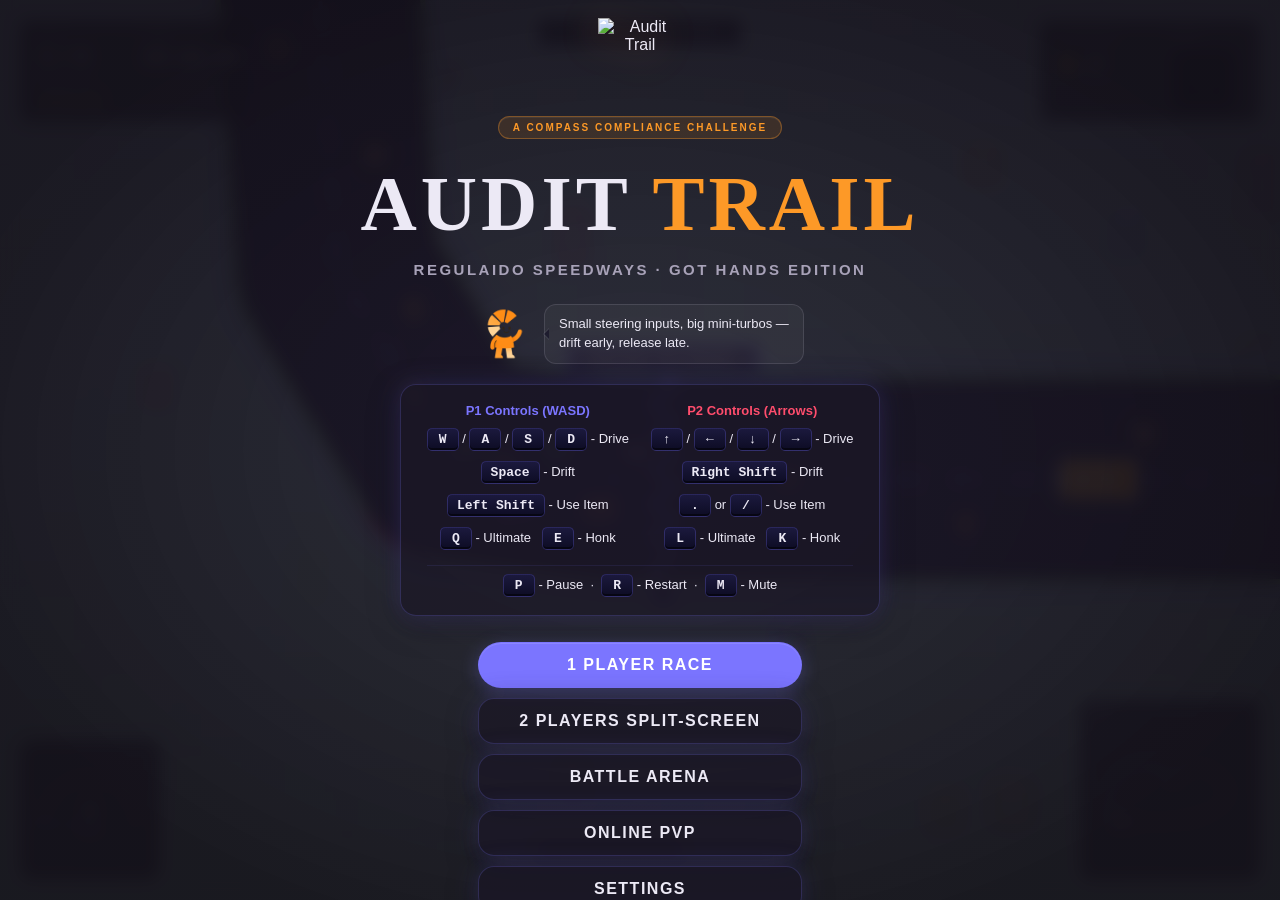
==== commit 81816c30: "Fix gameplay, 2D/3D rendering, audio, and UI bugs; upgrade racing feel and visuals" ====
--- a/index.html
+++ b/index.html
@@ -20,6 +20,9 @@
       <div id="audio-track-tempo" class="audio-track-tempo">124 BPM</div>
     </div>
   </div>
+  <div id="toast-region" class="toast-region" role="region" aria-label="Notifications"></div>
+  <p class="sr-only">Screen reader announcements</p>
+  <div id="sr-announcer" class="sr-only" aria-live="polite" aria-atomic="true"></div>
 
   <!-- Title screen -->
   <div id="title-screen" class="overlay">
@@ -216,13 +219,17 @@
   <!-- Pause screen -->
   <div id="pause-screen" class="overlay hidden">
     <div class="title-text" style="font-size: clamp(36px, 6vw, 70px);">Paused</div>
-    <div class="subtitle" id="pause-default-subtitle">Press P to resume</div>
+    <div class="subtitle" id="pause-default-subtitle">Press P or Esc to resume</div>
     <div class="subtitle" id="pause-p2p-subtitle" style="display:none;">Race continues online while paused</div>
-    <div style="display:flex; gap:10px; flex-wrap:wrap; justify-content:center; margin-top: 8px;">
+    <div class="pause-actions" style="display:flex; gap:10px; flex-wrap:wrap; justify-content:center; margin-top: 8px;">
+      <button class="btn" id="pause-resume-btn" type="button">Resume</button>
+      <button class="btn btn-alt" id="pause-restart-btn" type="button">Restart Race</button>
+      <button class="btn btn-alt" id="pause-settings-btn" type="button">Settings</button>
+      <button class="btn btn-alt" id="pause-menu-btn" type="button">Main Menu</button>
       <button class="btn btn-alt" id="p2p-cancel-lobby-btn" type="button" style="display:none;">Cancel Race · Back to Lobby</button>
       <button class="btn btn-alt" id="p2p-leave-match-btn" type="button" style="display:none;">Leave Match</button>
     </div>
-    <div class="hint">Press R to restart · Esc for main menu · M to mute</div>
+    <div class="hint">Press R to restart · Esc to resume · M to mute</div>
   </div>
 
   <!-- Finish screen -->
--- a/styles.css
+++ b/styles.css
@@ -514,10 +514,20 @@
     border-color: var(--compass-primary);
     box-shadow: 0 0 10px rgba(123, 117, 255, 0.3);
   }
+  .p1-status.ready {
+    color: var(--compass-success);
+    border-color: rgba(164, 255, 128, 0.55);
+    box-shadow: 0 0 12px rgba(164, 255, 128, 0.28);
+  }
   .p2-status.locked {
     color: var(--compass-accent);
     border-color: rgba(253, 153, 39, 0.55);
     box-shadow: 0 0 10px rgba(253, 153, 39, 0.25);
+  }
+  .p2-status.ready {
+    color: var(--compass-success);
+    border-color: rgba(164, 255, 128, 0.55);
+    box-shadow: 0 0 12px rgba(164, 255, 128, 0.28);
   }
 
   .p2p-panel {
@@ -575,6 +585,12 @@
     color: #a8acd0;
     font-weight: 700;
     min-height: 18px;
+  }
+  .p2p-status.ready {
+    color: var(--compass-success);
+  }
+  .p2p-status.error {
+    color: #ff4d6d;
   }
   .p2p-code-display {
     background: rgba(87, 242, 255, 0.08);
@@ -739,7 +755,7 @@
     display: flex;
     flex-direction: column;
     gap: 6px;
-    min-width: min(560px, 86vw);
+    min-width: 0;
   }
   .ai-global-actions {
     display: flex;
@@ -826,7 +842,7 @@
     width: 100%;
     max-height: 30vh;
     overflow-y: auto;
-    padding: 2px 6px 8px;
+    padding: 12px 6px 8px;
   }
   .p2p-map-category {
     width: 100%;
@@ -1060,3 +1076,154 @@
     0% { transform: translateY(0); }
     100% { transform: translateY(-4px); }
   }
+
+  /* ---- Accessibility helpers & focus rings ---- */
+  .sr-only {
+    position: absolute;
+    width: 1px;
+    height: 1px;
+    padding: 0;
+    margin: -1px;
+    overflow: hidden;
+    clip: rect(0, 0, 0, 0);
+    white-space: nowrap;
+    border: 0;
+  }
+
+  :is(.btn, .char-card, .map-card, .volume-slider, select, input, .p2p-code-display, .game-toast-close):focus-visible {
+    outline: 2px solid #57f2ff;
+    outline-offset: 3px;
+    box-shadow: 0 0 0 4px rgba(87, 242, 255, 0.24);
+  }
+
+  /* ---- Non-blocking Toast System (popover="manual" + fallback) ---- */
+  .toast-region {
+    position: fixed;
+    top: 18px;
+    right: 18px;
+    z-index: 100000;
+    display: flex;
+    flex-direction: column;
+    align-items: flex-end;
+    gap: 10px;
+    max-width: min(380px, calc(100vw - 32px));
+    pointer-events: none;
+  }
+
+  .game-toast {
+    pointer-events: auto;
+    display: flex;
+    align-items: flex-start;
+    justify-content: space-between;
+    gap: 12px;
+    width: min(360px, calc(100vw - 32px));
+    padding: 12px 14px;
+    border-radius: 12px;
+    background: rgba(16, 13, 32, 0.94);
+    color: var(--compass-content);
+    border: 1.5px solid rgba(123, 117, 255, 0.55);
+    box-shadow: 0 10px 30px rgba(8, 6, 22, 0.6), 0 0 20px rgba(123, 117, 255, 0.2);
+    backdrop-filter: blur(10px);
+    -webkit-backdrop-filter: blur(10px);
+    font-size: 13.5px;
+    line-height: 1.4;
+    font-weight: 600;
+    text-align: left;
+    opacity: 0;
+    transform: translateY(-10px);
+    transition: opacity 0.22s ease, transform 0.22s ease, display 0.22s ease, overlay 0.22s ease;
+    transition-behavior: allow-discrete;
+  }
+
+  [popover].game-toast {
+    position: fixed;
+    inset: auto;
+    top: var(--toast-top, 18px);
+    right: 18px;
+    margin: 0;
+  }
+
+  .game-toast:not([popover]) {
+    display: none;
+  }
+
+  .game-toast:is(:popover-open, .toast-open) {
+    display: flex;
+    opacity: 1;
+    transform: translateY(0);
+  }
+
+  @starting-style {
+    .game-toast:is(:popover-open, .toast-open) {
+      opacity: 0;
+      transform: translateY(-10px);
+    }
+  }
+
+  .game-toast--info {
+    border-color: rgba(87, 242, 255, 0.55);
+  }
+  .game-toast--success {
+    border-color: rgba(164, 255, 128, 0.65);
+    box-shadow: 0 10px 30px rgba(8, 6, 22, 0.6), 0 0 20px rgba(164, 255, 128, 0.2);
+  }
+  .game-toast--warn {
+    border-color: rgba(253, 153, 39, 0.7);
+    box-shadow: 0 10px 30px rgba(8, 6, 22, 0.6), 0 0 20px rgba(253, 153, 39, 0.22);
+  }
+  .game-toast--error {
+    border-color: rgba(255, 77, 109, 0.8);
+    box-shadow: 0 10px 30px rgba(8, 6, 22, 0.65), 0 0 22px rgba(255, 77, 109, 0.28);
+  }
+
+  .game-toast-msg {
+    flex: 1 1 auto;
+    min-width: 0;
+    overflow-wrap: anywhere;
+  }
+
+  .game-toast-close {
+    flex: 0 0 auto;
+    background: rgba(255, 255, 255, 0.08);
+    color: var(--compass-content);
+    border: 1px solid rgba(255, 255, 255, 0.18);
+    border-radius: 8px;
+    min-width: 28px;
+    min-height: 28px;
+    padding: 2px 7px;
+    font-size: 14px;
+    font-weight: 800;
+    line-height: 1;
+    cursor: pointer;
+  }
+  .game-toast-close:hover {
+    background: rgba(255, 255, 255, 0.18);
+  }
+
+  @media (max-width: 680px) {
+    .ai-select-panel {
+      grid-template-columns: 1fr;
+    }
+    .ai-global-actions {
+      justify-content: flex-start;
+    }
+    .volume-row {
+      grid-template-columns: 1fr;
+      gap: 8px;
+    }
+    .volume-value {
+      text-align: left;
+    }
+  }
+
+  @media (prefers-reduced-motion: reduce) {
+    .pulse,
+    .p-badge,
+    .promptly-wiggle {
+      animation: none !important;
+    }
+    .game-toast {
+      transition: none !important;
+      transform: none !important;
+    }
+  }
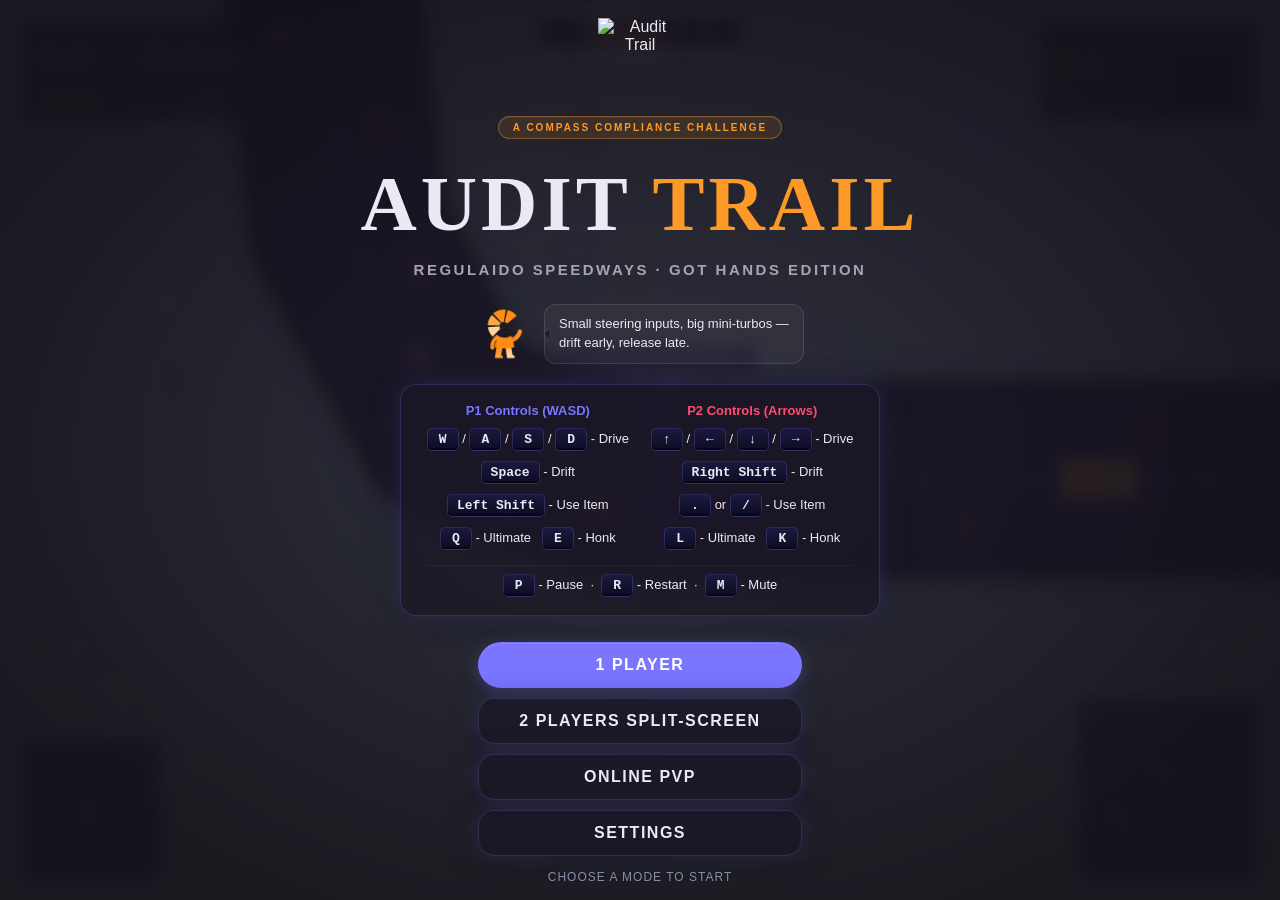
==== commit 2b6bd63d: "Add 3D elevation/tricks/procedural tracks, unify Battle Arena lobby, fix timeout & drift feel, updat" ====
--- a/index.html
+++ b/index.html
@@ -47,9 +47,8 @@
       </div>
     </div>
     <div style="display:flex; flex-direction:column; gap:10px;">
-      <button class="btn" id="start-1p-btn">1 Player Race</button>
+      <button class="btn" id="start-1p-btn">1 Player</button>
       <button class="btn btn-alt" id="start-2p-btn">2 Players Split-Screen</button>
-      <button class="btn btn-alt" id="start-battle-btn">Battle Arena</button>
       <button class="btn btn-alt" id="start-p2p-btn">Online PvP</button>
       <button class="btn btn-alt" id="settings-btn" type="button">Settings</button>
     </div>
@@ -171,6 +170,10 @@
 
     <!-- Map Selection Section -->
     <div class="map-select-section" id="map-select-section">
+      <div class="mode-toggle-group" id="mode-toggle-group" role="tablist" aria-label="Game Mode">
+        <button class="btn toggle-btn active" data-mode="race" type="button" role="tab" aria-selected="true">Circuit Race</button>
+        <button class="btn toggle-btn" data-mode="battle" type="button" role="tab" aria-selected="false">Battle Arena</button>
+      </div>
       <div class="map-select-title" id="map-select-title">Select Circuit Track</div>
       <div class="map-select-container" id="maps-container"></div>
     </div>
--- a/styles.css
+++ b/styles.css
@@ -826,6 +826,29 @@
     gap: 8px;
     z-index: 10;
   }
+  .mode-toggle-group {
+    display: inline-flex;
+    align-items: center;
+    justify-content: center;
+    gap: 8px;
+    padding: 4px;
+    border-radius: 999px;
+    background: rgba(8, 6, 26, 0.65);
+    border: 1px solid rgba(123, 117, 255, 0.25);
+  }
+  .mode-toggle-group .toggle-btn {
+    padding: 7px 18px;
+    font-size: 12px;
+    letter-spacing: 1.4px;
+    border-radius: 999px;
+    min-width: 132px;
+  }
+  .mode-toggle-group .toggle-btn.disabled,
+  .mode-toggle-group .toggle-btn:disabled {
+    opacity: 0.55;
+    cursor: not-allowed;
+    pointer-events: none;
+  }
   .map-select-title {
     font-size: 13px;
     color: #ebe4ff;
@@ -923,6 +946,43 @@
       radial-gradient(circle at 75% 65%, rgba(123, 117, 255, 0.12), transparent 50%),
       rgba(8, 6, 26, 0.2);
     border-color: rgba(255, 216, 107, 0.28);
+  }
+  .map-card.procedural-card {
+    border-color: rgba(87, 242, 255, 0.34);
+    background: linear-gradient(145deg, rgba(16, 32, 46, 0.92), rgba(27, 23, 38, 0.92));
+  }
+  .map-card.daily-circuit-card {
+    border-color: rgba(164, 255, 128, 0.38);
+    background: linear-gradient(145deg, rgba(18, 42, 34, 0.92), rgba(27, 23, 38, 0.92));
+  }
+  .map-card.procedural-card.selected {
+    border-color: #57f2ff;
+    box-shadow: 0 0 22px rgba(87, 242, 255, 0.32), inset 0 0 8px rgba(87, 242, 255, 0.12);
+  }
+  .map-card.daily-circuit-card.selected {
+    border-color: #a4ff80;
+    box-shadow: 0 0 22px rgba(164, 255, 128, 0.32), inset 0 0 8px rgba(164, 255, 128, 0.12);
+  }
+  .map-reroll-btn {
+    margin-left: auto;
+    padding: 2px 8px;
+    border-radius: 999px;
+    border: 1px solid rgba(87, 242, 255, 0.45);
+    background: rgba(87, 242, 255, 0.14);
+    color: #c8f9ff;
+    font-size: 10px;
+    font-weight: 800;
+    letter-spacing: 0.4px;
+    cursor: pointer;
+    transition: background 0.15s ease, transform 0.15s ease;
+  }
+  .map-reroll-btn:hover:not(:disabled) {
+    background: rgba(87, 242, 255, 0.28);
+    transform: translateY(-1px);
+  }
+  .map-reroll-btn:disabled {
+    opacity: 0.4;
+    cursor: not-allowed;
   }
   .map-name {
     font-size: 14px;
